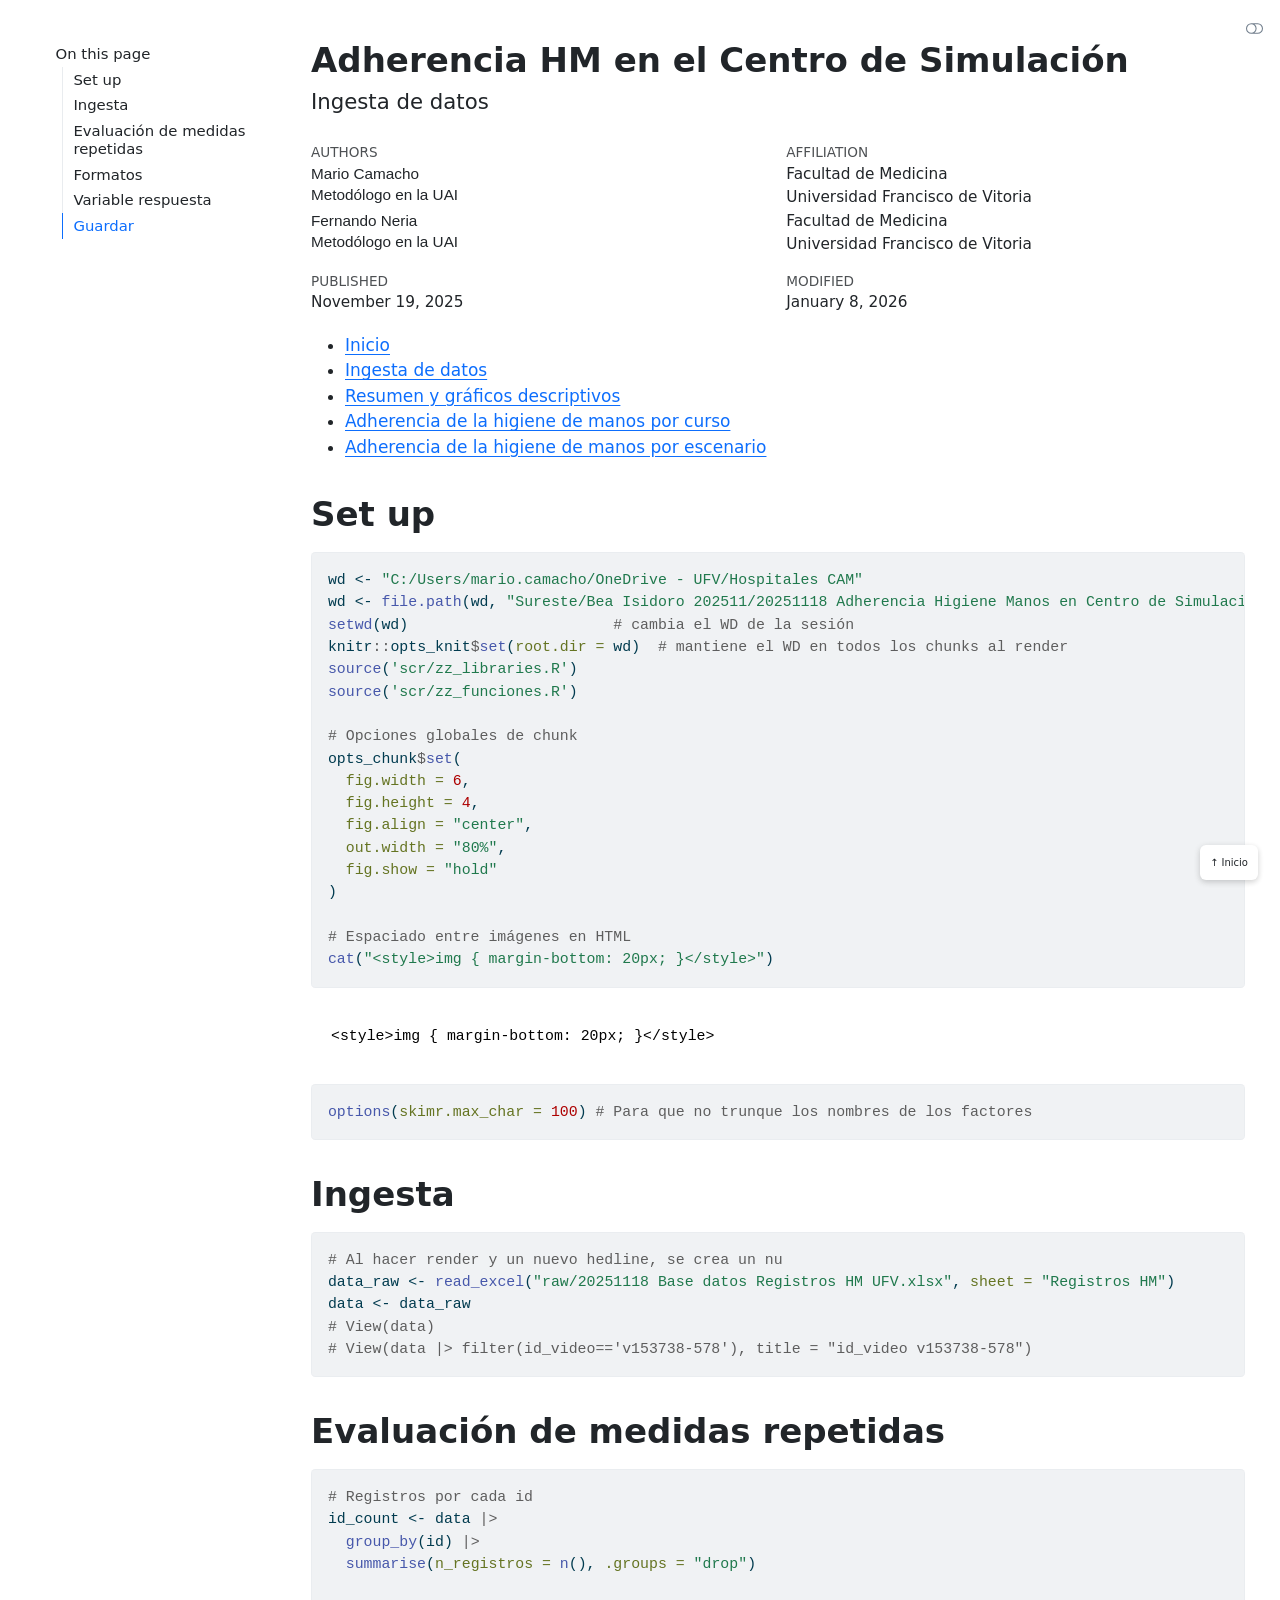
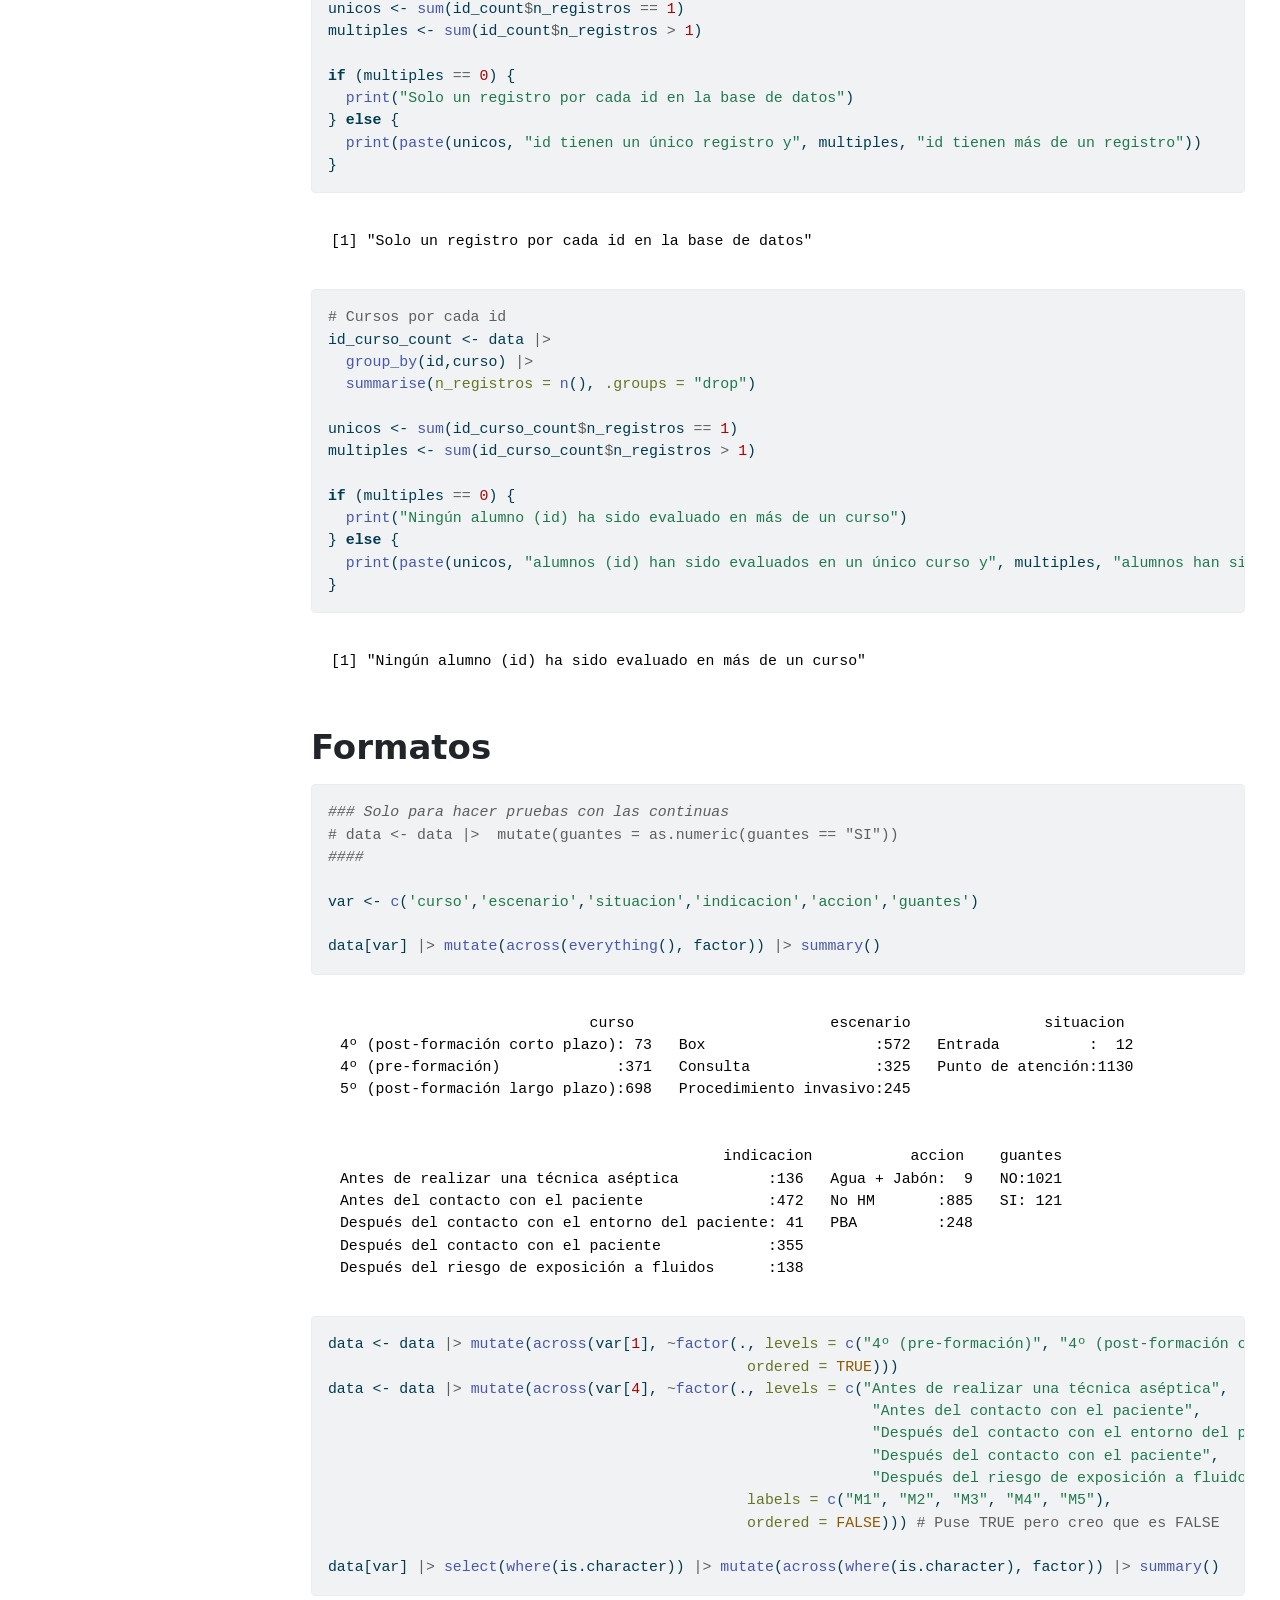
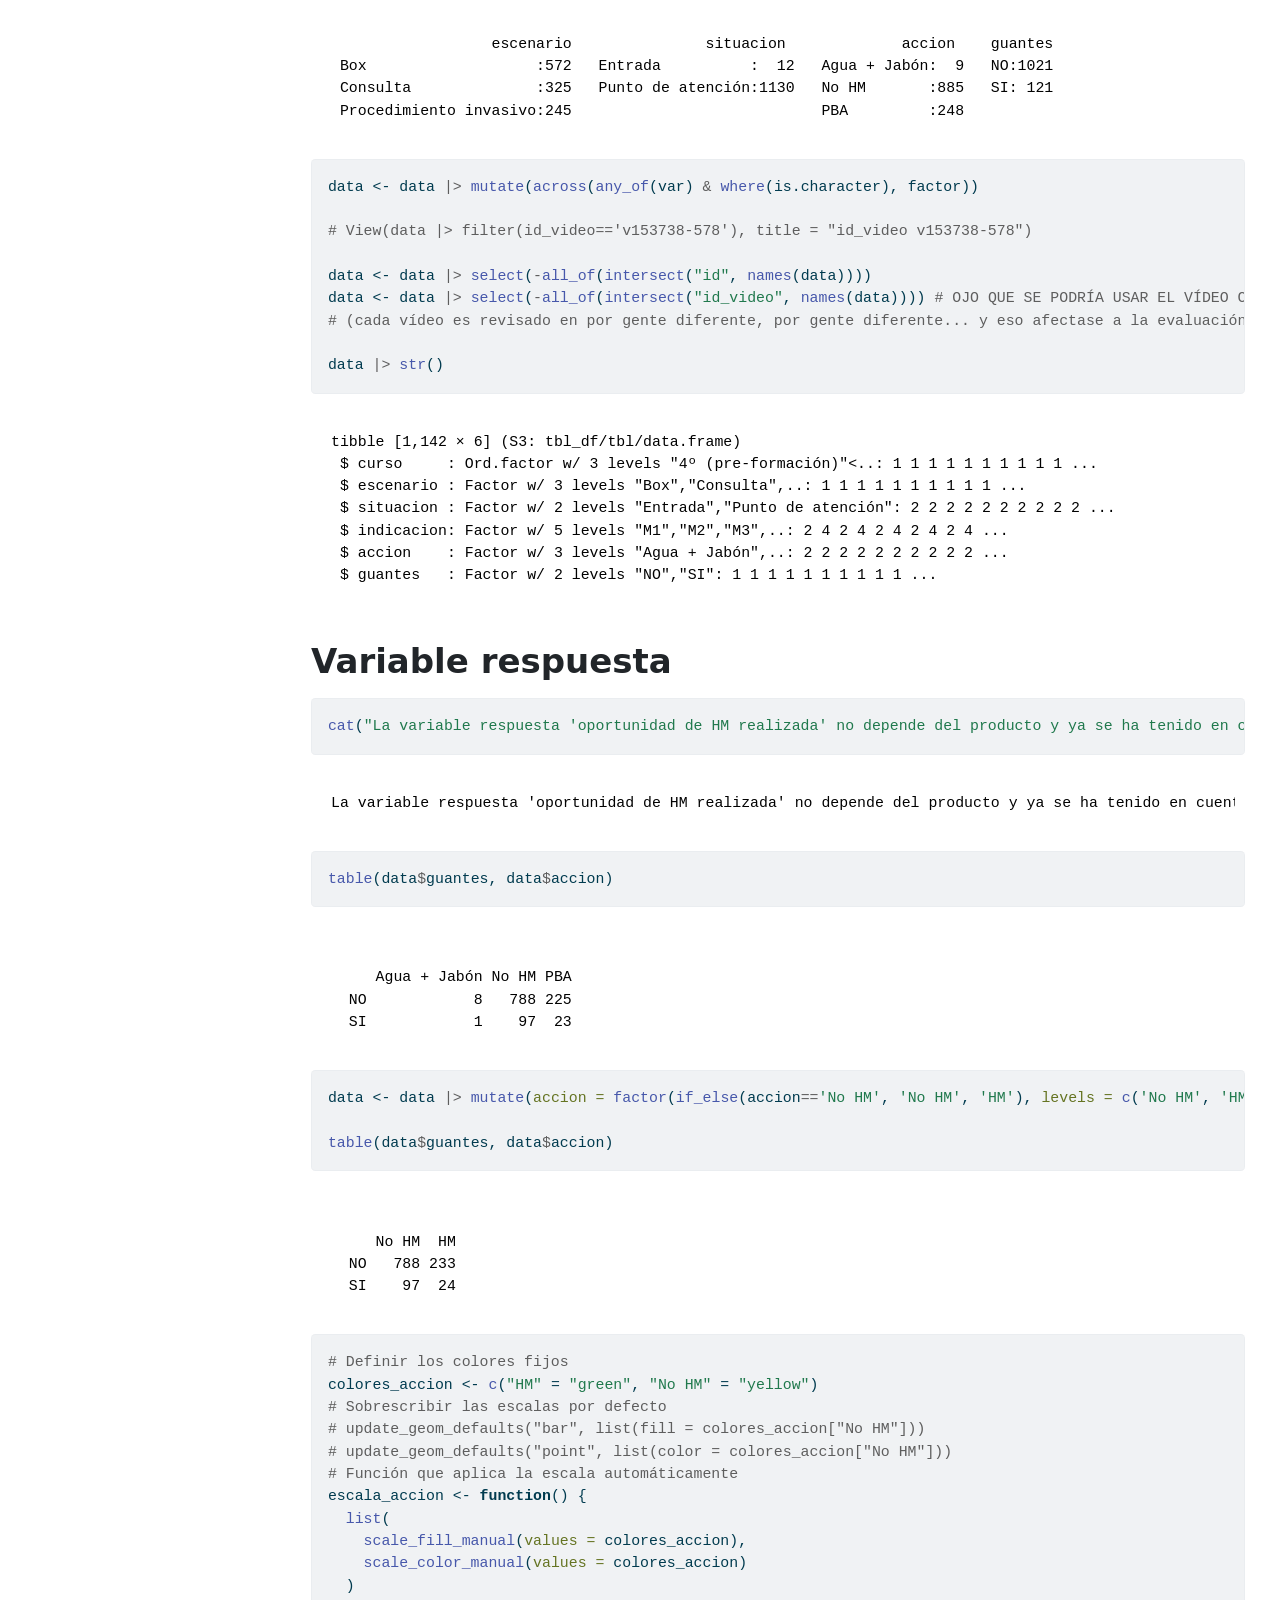
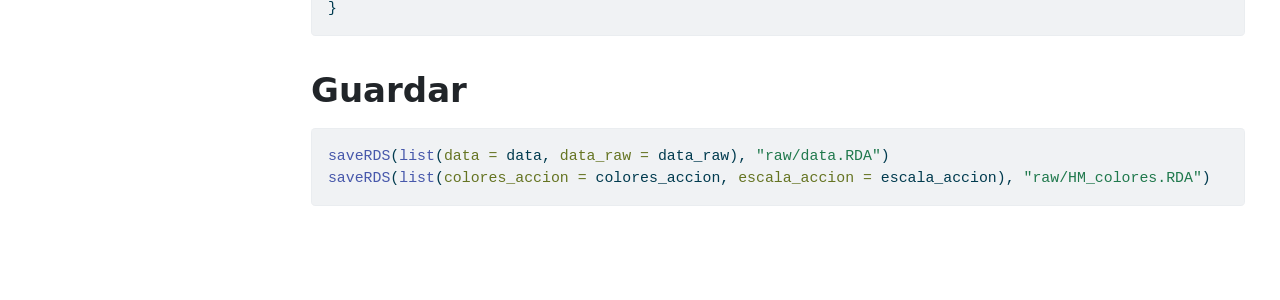
==== scr/00_main.html @ 291dcde9 "First commit with main version done!" ====
<!DOCTYPE html>
<html xmlns="http://www.w3.org/1999/xhtml" lang="en" xml:lang="en"><head>

<meta charset="utf-8">
<meta name="generator" content="quarto-1.7.32">

<meta name="viewport" content="width=device-width, initial-scale=1.0, user-scalable=yes">

<meta name="author" content="Mario Camacho">
<meta name="author" content="Fernando Neria">
<meta name="dcterms.date" content="2025-11-19">

<title>Adherencia HM en el Centro de Simulación</title>
<style>
code{white-space: pre-wrap;}
span.smallcaps{font-variant: small-caps;}
div.columns{display: flex; gap: min(4vw, 1.5em);}
div.column{flex: auto; overflow-x: auto;}
div.hanging-indent{margin-left: 1.5em; text-indent: -1.5em;}
ul.task-list{list-style: none;}
ul.task-list li input[type="checkbox"] {
width: 0.8em;
margin: 0 0.8em 0.2em -1em;  vertical-align: middle;
}

html { -webkit-text-size-adjust: 100%; }
pre > code.sourceCode { white-space: pre; position: relative; }
pre > code.sourceCode > span { display: inline-block; line-height: 1.25; }
pre > code.sourceCode > span:empty { height: 1.2em; }
.sourceCode { overflow: visible; }
code.sourceCode > span { color: inherit; text-decoration: inherit; }
div.sourceCode { margin: 1em 0; }
pre.sourceCode { margin: 0; }
@media screen {
div.sourceCode { overflow: auto; }
}
@media print {
pre > code.sourceCode { white-space: pre-wrap; }
pre > code.sourceCode > span { text-indent: -5em; padding-left: 5em; }
}
pre.numberSource code
{ counter-reset: source-line 0; }
pre.numberSource code > span
{ position: relative; left: -4em; counter-increment: source-line; }
pre.numberSource code > span > a:first-child::before
{ content: counter(source-line);
position: relative; left: -1em; text-align: right; vertical-align: baseline;
border: none; display: inline-block;
-webkit-touch-callout: none; -webkit-user-select: none;
-khtml-user-select: none; -moz-user-select: none;
-ms-user-select: none; user-select: none;
padding: 0 4px; width: 4em;
}
pre.numberSource { margin-left: 3em; padding-left: 4px; }
div.sourceCode
{ }
@media screen {
pre > code.sourceCode > span > a:first-child::before { text-decoration: underline; }
}
</style>


<script>const headroomChanged = new CustomEvent("quarto-hrChanged", {
  detail: {},
  bubbles: true,
  cancelable: false,
  composed: false,
});

const announceDismiss = () => {
  const annEl = window.document.getElementById("quarto-announcement");
  if (annEl) {
    annEl.remove();

    const annId = annEl.getAttribute("data-announcement-id");
    window.localStorage.setItem(`quarto-announce-${annId}`, "true");
  }
};

const announceRegister = () => {
  const annEl = window.document.getElementById("quarto-announcement");
  if (annEl) {
    const annId = annEl.getAttribute("data-announcement-id");
    const isDismissed =
      window.localStorage.getItem(`quarto-announce-${annId}`) || false;
    if (isDismissed) {
      announceDismiss();
      return;
    } else {
      annEl.classList.remove("hidden");
    }

    const actionEl = annEl.querySelector(".quarto-announcement-action");
    if (actionEl) {
      actionEl.addEventListener("click", function (e) {
        e.preventDefault();
        // Hide the bar immediately
        announceDismiss();
      });
    }
  }
};

window.document.addEventListener("DOMContentLoaded", function () {
  let init = false;

  announceRegister();

  // Manage the back to top button, if one is present.
  let lastScrollTop = window.pageYOffset || document.documentElement.scrollTop;
  const scrollDownBuffer = 5;
  const scrollUpBuffer = 35;
  const btn = document.getElementById("quarto-back-to-top");
  const hideBackToTop = () => {
    btn.style.display = "none";
  };
  const showBackToTop = () => {
    btn.style.display = "inline-block";
  };
  if (btn) {
    window.document.addEventListener(
      "scroll",
      function () {
        const currentScrollTop =
          window.pageYOffset || document.documentElement.scrollTop;

        // Shows and hides the button 'intelligently' as the user scrolls
        if (currentScrollTop - scrollDownBuffer > lastScrollTop) {
          hideBackToTop();
          lastScrollTop = currentScrollTop <= 0 ? 0 : currentScrollTop;
        } else if (currentScrollTop < lastScrollTop - scrollUpBuffer) {
          showBackToTop();
          lastScrollTop = currentScrollTop <= 0 ? 0 : currentScrollTop;
        }

        // Show the button at the bottom, hides it at the top
        if (currentScrollTop <= 0) {
          hideBackToTop();
        } else if (
          window.innerHeight + currentScrollTop >=
          document.body.offsetHeight
        ) {
          showBackToTop();
        }
      },
      false
    );
  }

  function throttle(func, wait) {
    var timeout;
    return function () {
      const context = this;
      const args = arguments;
      const later = function () {
        clearTimeout(timeout);
        timeout = null;
        func.apply(context, args);
      };

      if (!timeout) {
        timeout = setTimeout(later, wait);
      }
    };
  }

  function headerOffset() {
    // Set an offset if there is are fixed top navbar
    const headerEl = window.document.querySelector("header.fixed-top");
    if (headerEl) {
      return headerEl.clientHeight;
    } else {
      return 0;
    }
  }

  function footerOffset() {
    const footerEl = window.document.querySelector("footer.footer");
    if (footerEl) {
      return footerEl.clientHeight;
    } else {
      return 0;
    }
  }

  function dashboardOffset() {
    const dashboardNavEl = window.document.getElementById(
      "quarto-dashboard-header"
    );
    if (dashboardNavEl !== null) {
      return dashboardNavEl.clientHeight;
    } else {
      return 0;
    }
  }

  function updateDocumentOffsetWithoutAnimation() {
    updateDocumentOffset(false);
  }

  function updateDocumentOffset(animated) {
    // set body offset
    const topOffset = headerOffset();
    const bodyOffset = topOffset + footerOffset() + dashboardOffset();
    const bodyEl = window.document.body;
    bodyEl.setAttribute("data-bs-offset", topOffset);
    bodyEl.style.paddingTop = topOffset + "px";

    // deal with sidebar offsets
    const sidebars = window.document.querySelectorAll(
      ".sidebar, .headroom-target"
    );
    sidebars.forEach((sidebar) => {
      if (!animated) {
        sidebar.classList.add("notransition");
        // Remove the no transition class after the animation has time to complete
        setTimeout(function () {
          sidebar.classList.remove("notransition");
        }, 201);
      }

      if (window.Headroom && sidebar.classList.contains("sidebar-unpinned")) {
        sidebar.style.top = "0";
        sidebar.style.maxHeight = "100vh";
      } else {
        sidebar.style.top = topOffset + "px";
        sidebar.style.maxHeight = "calc(100vh - " + topOffset + "px)";
      }
    });

    // allow space for footer
    const mainContainer = window.document.querySelector(".quarto-container");
    if (mainContainer) {
      mainContainer.style.minHeight = "calc(100vh - " + bodyOffset + "px)";
    }

    // link offset
    let linkStyle = window.document.querySelector("#quarto-target-style");
    if (!linkStyle) {
      linkStyle = window.document.createElement("style");
      linkStyle.setAttribute("id", "quarto-target-style");
      window.document.head.appendChild(linkStyle);
    }
    while (linkStyle.firstChild) {
      linkStyle.removeChild(linkStyle.firstChild);
    }
    if (topOffset > 0) {
      linkStyle.appendChild(
        window.document.createTextNode(`
      section:target::before {
        content: "";
        display: block;
        height: ${topOffset}px;
        margin: -${topOffset}px 0 0;
      }`)
      );
    }
    if (init) {
      window.dispatchEvent(headroomChanged);
    }
    init = true;
  }

  // initialize headroom
  var header = window.document.querySelector("#quarto-header");
  if (header && window.Headroom) {
    const headroom = new window.Headroom(header, {
      tolerance: 5,
      onPin: function () {
        const sidebars = window.document.querySelectorAll(
          ".sidebar, .headroom-target"
        );
        sidebars.forEach((sidebar) => {
          sidebar.classList.remove("sidebar-unpinned");
        });
        updateDocumentOffset();
      },
      onUnpin: function () {
        const sidebars = window.document.querySelectorAll(
          ".sidebar, .headroom-target"
        );
        sidebars.forEach((sidebar) => {
          sidebar.classList.add("sidebar-unpinned");
        });
        updateDocumentOffset();
      },
    });
    headroom.init();

    let frozen = false;
    window.quartoToggleHeadroom = function () {
      if (frozen) {
        headroom.unfreeze();
        frozen = false;
      } else {
        headroom.freeze();
        frozen = true;
      }
    };
  }

  window.addEventListener(
    "hashchange",
    function (e) {
      if (
        getComputedStyle(document.documentElement).scrollBehavior !== "smooth"
      ) {
        window.scrollTo(0, window.pageYOffset - headerOffset());
      }
    },
    false
  );

  // Observe size changed for the header
  const headerEl = window.document.querySelector("header.fixed-top");
  if (headerEl && window.ResizeObserver) {
    const observer = new window.ResizeObserver(() => {
      setTimeout(updateDocumentOffsetWithoutAnimation, 0);
    });
    observer.observe(headerEl, {
      attributes: true,
      childList: true,
      characterData: true,
    });
  } else {
    window.addEventListener(
      "resize",
      throttle(updateDocumentOffsetWithoutAnimation, 50)
    );
  }
  setTimeout(updateDocumentOffsetWithoutAnimation, 250);

  // fixup index.html links if we aren't on the filesystem
  if (window.location.protocol !== "file:") {
    const links = window.document.querySelectorAll("a");
    for (let i = 0; i < links.length; i++) {
      if (links[i].href) {
        links[i].dataset.originalHref = links[i].href;
        links[i].href = links[i].href.replace(/\/index\.html/, "/");
      }
    }

    // Fixup any sharing links that require urls
    // Append url to any sharing urls
    const sharingLinks = window.document.querySelectorAll(
      "a.sidebar-tools-main-item, a.quarto-navigation-tool, a.quarto-navbar-tools, a.quarto-navbar-tools-item"
    );
    for (let i = 0; i < sharingLinks.length; i++) {
      const sharingLink = sharingLinks[i];
      const href = sharingLink.getAttribute("href");
      if (href) {
        sharingLink.setAttribute(
          "href",
          href.replace("|url|", window.location.href)
        );
      }
    }

    // Scroll the active navigation item into view, if necessary
    const navSidebar = window.document.querySelector("nav#quarto-sidebar");
    if (navSidebar) {
      // Find the active item
      const activeItem = navSidebar.querySelector("li.sidebar-item a.active");
      if (activeItem) {
        // Wait for the scroll height and height to resolve by observing size changes on the
        // nav element that is scrollable
        const resizeObserver = new ResizeObserver((_entries) => {
          // The bottom of the element
          const elBottom = activeItem.offsetTop;
          const viewBottom = navSidebar.scrollTop + navSidebar.clientHeight;

          // The element height and scroll height are the same, then we are still loading
          if (viewBottom !== navSidebar.scrollHeight) {
            // Determine if the item isn't visible and scroll to it
            if (elBottom >= viewBottom) {
              navSidebar.scrollTop = elBottom;
            }

            // stop observing now since we've completed the scroll
            resizeObserver.unobserve(navSidebar);
          }
        });
        resizeObserver.observe(navSidebar);
      }
    }
  }
});
</script>
<script>/*!
 * clipboard.js v2.0.11
 * https://clipboardjs.com/
 *
 * Licensed MIT © Zeno Rocha
 */
!function(t,e){"object"==typeof exports&&"object"==typeof module?module.exports=e():"function"==typeof define&&define.amd?define([],e):"object"==typeof exports?exports.ClipboardJS=e():t.ClipboardJS=e()}(this,function(){return n={686:function(t,e,n){"use strict";n.d(e,{default:function(){return b}});var e=n(279),i=n.n(e),e=n(370),u=n.n(e),e=n(817),r=n.n(e);function c(t){try{return document.execCommand(t)}catch(t){return}}var a=function(t){t=r()(t);return c("cut"),t};function o(t,e){var n,o,t=(n=t,o="rtl"===document.documentElement.getAttribute("dir"),(t=document.createElement("textarea")).style.fontSize="12pt",t.style.border="0",t.style.padding="0",t.style.margin="0",t.style.position="absolute",t.style[o?"right":"left"]="-9999px",o=window.pageYOffset||document.documentElement.scrollTop,t.style.top="".concat(o,"px"),t.setAttribute("readonly",""),t.value=n,t);return e.container.appendChild(t),e=r()(t),c("copy"),t.remove(),e}var f=function(t){var e=1<arguments.length&&void 0!==arguments[1]?arguments[1]:{container:document.body},n="";return"string"==typeof t?n=o(t,e):t instanceof HTMLInputElement&&!["text","search","url","tel","password"].includes(null==t?void 0:t.type)?n=o(t.value,e):(n=r()(t),c("copy")),n};function l(t){return(l="function"==typeof Symbol&&"symbol"==typeof Symbol.iterator?function(t){return typeof t}:function(t){return t&&"function"==typeof Symbol&&t.constructor===Symbol&&t!==Symbol.prototype?"symbol":typeof t})(t)}var s=function(){var t=0<arguments.length&&void 0!==arguments[0]?arguments[0]:{},e=t.action,n=void 0===e?"copy":e,o=t.container,e=t.target,t=t.text;if("copy"!==n&&"cut"!==n)throw new Error('Invalid "action" value, use either "copy" or "cut"');if(void 0!==e){if(!e||"object"!==l(e)||1!==e.nodeType)throw new Error('Invalid "target" value, use a valid Element');if("copy"===n&&e.hasAttribute("disabled"))throw new Error('Invalid "target" attribute. Please use "readonly" instead of "disabled" attribute');if("cut"===n&&(e.hasAttribute("readonly")||e.hasAttribute("disabled")))throw new Error('Invalid "target" attribute. You can\'t cut text from elements with "readonly" or "disabled" attributes')}return t?f(t,{container:o}):e?"cut"===n?a(e):f(e,{container:o}):void 0};function p(t){return(p="function"==typeof Symbol&&"symbol"==typeof Symbol.iterator?function(t){return typeof t}:function(t){return t&&"function"==typeof Symbol&&t.constructor===Symbol&&t!==Symbol.prototype?"symbol":typeof t})(t)}function d(t,e){for(var n=0;n<e.length;n++){var o=e[n];o.enumerable=o.enumerable||!1,o.configurable=!0,"value"in o&&(o.writable=!0),Object.defineProperty(t,o.key,o)}}function y(t,e){return(y=Object.setPrototypeOf||function(t,e){return t.__proto__=e,t})(t,e)}function h(n){var o=function(){if("undefined"==typeof Reflect||!Reflect.construct)return!1;if(Reflect.construct.sham)return!1;if("function"==typeof Proxy)return!0;try{return Date.prototype.toString.call(Reflect.construct(Date,[],function(){})),!0}catch(t){return!1}}();return function(){var t,e=v(n);return t=o?(t=v(this).constructor,Reflect.construct(e,arguments,t)):e.apply(this,arguments),e=this,!(t=t)||"object"!==p(t)&&"function"!=typeof t?function(t){if(void 0!==t)return t;throw new ReferenceError("this hasn't been initialised - super() hasn't been called")}(e):t}}function v(t){return(v=Object.setPrototypeOf?Object.getPrototypeOf:function(t){return t.__proto__||Object.getPrototypeOf(t)})(t)}function m(t,e){t="data-clipboard-".concat(t);if(e.hasAttribute(t))return e.getAttribute(t)}var b=function(){!function(t,e){if("function"!=typeof e&&null!==e)throw new TypeError("Super expression must either be null or a function");t.prototype=Object.create(e&&e.prototype,{constructor:{value:t,writable:!0,configurable:!0}}),e&&y(t,e)}(r,i());var t,e,n,o=h(r);function r(t,e){var n;return function(t){if(!(t instanceof r))throw new TypeError("Cannot call a class as a function")}(this),(n=o.call(this)).resolveOptions(e),n.listenClick(t),n}return t=r,n=[{key:"copy",value:function(t){var e=1<arguments.length&&void 0!==arguments[1]?arguments[1]:{container:document.body};return f(t,e)}},{key:"cut",value:function(t){return a(t)}},{key:"isSupported",value:function(){var t=0<arguments.length&&void 0!==arguments[0]?arguments[0]:["copy","cut"],t="string"==typeof t?[t]:t,e=!!document.queryCommandSupported;return t.forEach(function(t){e=e&&!!document.queryCommandSupported(t)}),e}}],(e=[{key:"resolveOptions",value:function(){var t=0<arguments.length&&void 0!==arguments[0]?arguments[0]:{};this.action="function"==typeof t.action?t.action:this.defaultAction,this.target="function"==typeof t.target?t.target:this.defaultTarget,this.text="function"==typeof t.text?t.text:this.defaultText,this.container="object"===p(t.container)?t.container:document.body}},{key:"listenClick",value:function(t){var e=this;this.listener=u()(t,"click",function(t){return e.onClick(t)})}},{key:"onClick",value:function(t){var e=t.delegateTarget||t.currentTarget,n=this.action(e)||"copy",t=s({action:n,container:this.container,target:this.target(e),text:this.text(e)});this.emit(t?"success":"error",{action:n,text:t,trigger:e,clearSelection:function(){e&&e.focus(),window.getSelection().removeAllRanges()}})}},{key:"defaultAction",value:function(t){return m("action",t)}},{key:"defaultTarget",value:function(t){t=m("target",t);if(t)return document.querySelector(t)}},{key:"defaultText",value:function(t){return m("text",t)}},{key:"destroy",value:function(){this.listener.destroy()}}])&&d(t.prototype,e),n&&d(t,n),r}()},828:function(t){var e;"undefined"==typeof Element||Element.prototype.matches||((e=Element.prototype).matches=e.matchesSelector||e.mozMatchesSelector||e.msMatchesSelector||e.oMatchesSelector||e.webkitMatchesSelector),t.exports=function(t,e){for(;t&&9!==t.nodeType;){if("function"==typeof t.matches&&t.matches(e))return t;t=t.parentNode}}},438:function(t,e,n){var u=n(828);function i(t,e,n,o,r){var i=function(e,n,t,o){return function(t){t.delegateTarget=u(t.target,n),t.delegateTarget&&o.call(e,t)}}.apply(this,arguments);return t.addEventListener(n,i,r),{destroy:function(){t.removeEventListener(n,i,r)}}}t.exports=function(t,e,n,o,r){return"function"==typeof t.addEventListener?i.apply(null,arguments):"function"==typeof n?i.bind(null,document).apply(null,arguments):("string"==typeof t&&(t=document.querySelectorAll(t)),Array.prototype.map.call(t,function(t){return i(t,e,n,o,r)}))}},879:function(t,n){n.node=function(t){return void 0!==t&&t instanceof HTMLElement&&1===t.nodeType},n.nodeList=function(t){var e=Object.prototype.toString.call(t);return void 0!==t&&("[object NodeList]"===e||"[object HTMLCollection]"===e)&&"length"in t&&(0===t.length||n.node(t[0]))},n.string=function(t){return"string"==typeof t||t instanceof String},n.fn=function(t){return"[object Function]"===Object.prototype.toString.call(t)}},370:function(t,e,n){var f=n(879),l=n(438);t.exports=function(t,e,n){if(!t&&!e&&!n)throw new Error("Missing required arguments");if(!f.string(e))throw new TypeError("Second argument must be a String");if(!f.fn(n))throw new TypeError("Third argument must be a Function");if(f.node(t))return c=e,a=n,(u=t).addEventListener(c,a),{destroy:function(){u.removeEventListener(c,a)}};if(f.nodeList(t))return o=t,r=e,i=n,Array.prototype.forEach.call(o,function(t){t.addEventListener(r,i)}),{destroy:function(){Array.prototype.forEach.call(o,function(t){t.removeEventListener(r,i)})}};if(f.string(t))return t=t,e=e,n=n,l(document.body,t,e,n);throw new TypeError("First argument must be a String, HTMLElement, HTMLCollection, or NodeList");var o,r,i,u,c,a}},817:function(t){t.exports=function(t){var e,n="SELECT"===t.nodeName?(t.focus(),t.value):"INPUT"===t.nodeName||"TEXTAREA"===t.nodeName?((e=t.hasAttribute("readonly"))||t.setAttribute("readonly",""),t.select(),t.setSelectionRange(0,t.value.length),e||t.removeAttribute("readonly"),t.value):(t.hasAttribute("contenteditable")&&t.focus(),n=window.getSelection(),(e=document.createRange()).selectNodeContents(t),n.removeAllRanges(),n.addRange(e),n.toString());return n}},279:function(t){function e(){}e.prototype={on:function(t,e,n){var o=this.e||(this.e={});return(o[t]||(o[t]=[])).push({fn:e,ctx:n}),this},once:function(t,e,n){var o=this;function r(){o.off(t,r),e.apply(n,arguments)}return r._=e,this.on(t,r,n)},emit:function(t){for(var e=[].slice.call(arguments,1),n=((this.e||(this.e={}))[t]||[]).slice(),o=0,r=n.length;o<r;o++)n[o].fn.apply(n[o].ctx,e);return this},off:function(t,e){var n=this.e||(this.e={}),o=n[t],r=[];if(o&&e)for(var i=0,u=o.length;i<u;i++)o[i].fn!==e&&o[i].fn._!==e&&r.push(o[i]);return r.length?n[t]=r:delete n[t],this}},t.exports=e,t.exports.TinyEmitter=e}},r={},o.n=function(t){var e=t&&t.__esModule?function(){return t.default}:function(){return t};return o.d(e,{a:e}),e},o.d=function(t,e){for(var n in e)o.o(e,n)&&!o.o(t,n)&&Object.defineProperty(t,n,{enumerable:!0,get:e[n]})},o.o=function(t,e){return Object.prototype.hasOwnProperty.call(t,e)},o(686).default;function o(t){if(r[t])return r[t].exports;var e=r[t]={exports:{}};return n[t](e,e.exports,o),e.exports}var n,r});</script>
<script>/*! @algolia/autocomplete-js 1.11.1 | MIT License | © Algolia, Inc. and contributors | https://github.com/algolia/autocomplete */
!function(e,t){"object"==typeof exports&&"undefined"!=typeof module?t(exports):"function"==typeof define&&define.amd?define(["exports"],t):t((e="undefined"!=typeof globalThis?globalThis:e||self)["@algolia/autocomplete-js"]={})}(this,(function(e){"use strict";function t(e,t){var n=Object.keys(e);if(Object.getOwnPropertySymbols){var r=Object.getOwnPropertySymbols(e);t&&(r=r.filter((function(t){return Object.getOwnPropertyDescriptor(e,t).enumerable}))),n.push.apply(n,r)}return n}function n(e){for(var n=1;n<arguments.length;n++){var r=null!=arguments[n]?arguments[n]:{};n%2?t(Object(r),!0).forEach((function(t){o(e,t,r[t])})):Object.getOwnPropertyDescriptors?Object.defineProperties(e,Object.getOwnPropertyDescriptors(r)):t(Object(r)).forEach((function(t){Object.defineProperty(e,t,Object.getOwnPropertyDescriptor(r,t))}))}return e}function r(e){return r="function"==typeof Symbol&&"symbol"==typeof Symbol.iterator?function(e){return typeof e}:function(e){return e&&"function"==typeof Symbol&&e.constructor===Symbol&&e!==Symbol.prototype?"symbol":typeof e},r(e)}function o(e,t,n){return(t=function(e){var t=function(e,t){if("object"!=typeof e||null===e)return e;var n=e[Symbol.toPrimitive];if(void 0!==n){var r=n.call(e,t||"default");if("object"!=typeof r)return r;throw new TypeError("@@toPrimitive must return a primitive value.")}return("string"===t?String:Number)(e)}(e,"string");return"symbol"==typeof t?t:String(t)}(t))in e?Object.defineProperty(e,t,{value:n,enumerable:!0,configurable:!0,writable:!0}):e[t]=n,e}function i(){return i=Object.assign?Object.assign.bind():function(e){for(var t=1;t<arguments.length;t++){var n=arguments[t];for(var r in n)Object.prototype.hasOwnProperty.call(n,r)&&(e[r]=n[r])}return e},i.apply(this,arguments)}function u(e,t){if(null==e)return{};var n,r,o=function(e,t){if(null==e)return{};var n,r,o={},i=Object.keys(e);for(r=0;r<i.length;r++)n=i[r],t.indexOf(n)>=0||(o[n]=e[n]);return o}(e,t);if(Object.getOwnPropertySymbols){var i=Object.getOwnPropertySymbols(e);for(r=0;r<i.length;r++)n=i[r],t.indexOf(n)>=0||Object.prototype.propertyIsEnumerable.call(e,n)&&(o[n]=e[n])}return o}function a(e,t){return function(e){if(Array.isArray(e))return e}(e)||function(e,t){var n=null==e?null:"undefined"!=typeof Symbol&&e[Symbol.iterator]||e["@@iterator"];if(null!=n){var r,o,i,u,a=[],l=!0,c=!1;try{if(i=(n=n.call(e)).next,0===t){if(Object(n)!==n)return;l=!1}else for(;!(l=(r=i.call(n)).done)&&(a.push(r.value),a.length!==t);l=!0);}catch(e){c=!0,o=e}finally{try{if(!l&&null!=n.return&&(u=n.return(),Object(u)!==u))return}finally{if(c)throw o}}return a}}(e,t)||c(e,t)||function(){throw new TypeError("Invalid attempt to destructure non-iterable instance.\nIn order to be iterable, non-array objects must have a [Symbol.iterator]() method.")}()}function l(e){return function(e){if(Array.isArray(e))return s(e)}(e)||function(e){if("undefined"!=typeof Symbol&&null!=e[Symbol.iterator]||null!=e["@@iterator"])return Array.from(e)}(e)||c(e)||function(){throw new TypeError("Invalid attempt to spread non-iterable instance.\nIn order to be iterable, non-array objects must have a [Symbol.iterator]() method.")}()}function c(e,t){if(e){if("string"==typeof e)return s(e,t);var n=Object.prototype.toString.call(e).slice(8,-1);return"Object"===n&&e.constructor&&(n=e.constructor.name),"Map"===n||"Set"===n?Array.from(e):"Arguments"===n||/^(?:Ui|I)nt(?:8|16|32)(?:Clamped)?Array$/.test(n)?s(e,t):void 0}}function s(e,t){(null==t||t>e.length)&&(t=e.length);for(var n=0,r=new Array(t);n<t;n++)r[n]=e[n];return r}function f(e){return{current:e}}function p(e,t){var n=void 0;return function(){for(var r=arguments.length,o=new Array(r),i=0;i<r;i++)o[i]=arguments[i];n&&clearTimeout(n),n=setTimeout((function(){return e.apply(void 0,o)}),t)}}function m(e){return e.reduce((function(e,t){return e.concat(t)}),[])}var v=0;function d(){return"autocomplete-".concat(v++)}function y(e,t){return t.reduce((function(e,t){return e&&e[t]}),e)}function b(e){return 0===e.collections.length?0:e.collections.reduce((function(e,t){return e+t.items.length}),0)}function g(e){return e!==Object(e)}function h(e,t){if(e===t)return!0;if(g(e)||g(t)||"function"==typeof e||"function"==typeof t)return e===t;if(Object.keys(e).length!==Object.keys(t).length)return!1;for(var n=0,r=Object.keys(e);n<r.length;n++){var o=r[n];if(!(o in t))return!1;if(!h(e[o],t[o]))return!1}return!0}var O=function(){};var _="1.11.1",S=[{segment:"autocomplete-core",version:_}];function j(e){var t=e.item,n=e.items,r=void 0===n?[]:n;return{index:t.__autocomplete_indexName,items:[t],positions:[1+r.findIndex((function(e){return e.objectID===t.objectID}))],queryID:t.__autocomplete_queryID,algoliaSource:["autocomplete"]}}function P(e,t){return function(e){if(Array.isArray(e))return e}(e)||function(e,t){var n=null==e?null:"undefined"!=typeof Symbol&&e[Symbol.iterator]||e["@@iterator"];if(null!=n){var r,o,i,u,a=[],l=!0,c=!1;try{if(i=(n=n.call(e)).next,0===t){if(Object(n)!==n)return;l=!1}else for(;!(l=(r=i.call(n)).done)&&(a.push(r.value),a.length!==t);l=!0);}catch(e){c=!0,o=e}finally{try{if(!l&&null!=n.return&&(u=n.return(),Object(u)!==u))return}finally{if(c)throw o}}return a}}(e,t)||function(e,t){if(!e)return;if("string"==typeof e)return w(e,t);var n=Object.prototype.toString.call(e).slice(8,-1);"Object"===n&&e.constructor&&(n=e.constructor.name);if("Map"===n||"Set"===n)return Array.from(e);if("Arguments"===n||/^(?:Ui|I)nt(?:8|16|32)(?:Clamped)?Array$/.test(n))return w(e,t)}(e,t)||function(){throw new TypeError("Invalid attempt to destructure non-iterable instance.\nIn order to be iterable, non-array objects must have a [Symbol.iterator]() method.")}()}function w(e,t){(null==t||t>e.length)&&(t=e.length);for(var n=0,r=new Array(t);n<t;n++)r[n]=e[n];return r}var I=["items"],A=["items"];function E(e){return E="function"==typeof Symbol&&"symbol"==typeof Symbol.iterator?function(e){return typeof e}:function(e){return e&&"function"==typeof Symbol&&e.constructor===Symbol&&e!==Symbol.prototype?"symbol":typeof e},E(e)}function D(e){return function(e){if(Array.isArray(e))return C(e)}(e)||function(e){if("undefined"!=typeof Symbol&&null!=e[Symbol.iterator]||null!=e["@@iterator"])return Array.from(e)}(e)||function(e,t){if(!e)return;if("string"==typeof e)return C(e,t);var n=Object.prototype.toString.call(e).slice(8,-1);"Object"===n&&e.constructor&&(n=e.constructor.name);if("Map"===n||"Set"===n)return Array.from(e);if("Arguments"===n||/^(?:Ui|I)nt(?:8|16|32)(?:Clamped)?Array$/.test(n))return C(e,t)}(e)||function(){throw new TypeError("Invalid attempt to spread non-iterable instance.\nIn order to be iterable, non-array objects must have a [Symbol.iterator]() method.")}()}function C(e,t){(null==t||t>e.length)&&(t=e.length);for(var n=0,r=new Array(t);n<t;n++)r[n]=e[n];return r}function k(e,t){if(null==e)return{};var n,r,o=function(e,t){if(null==e)return{};var n,r,o={},i=Object.keys(e);for(r=0;r<i.length;r++)n=i[r],t.indexOf(n)>=0||(o[n]=e[n]);return o}(e,t);if(Object.getOwnPropertySymbols){var i=Object.getOwnPropertySymbols(e);for(r=0;r<i.length;r++)n=i[r],t.indexOf(n)>=0||Object.prototype.propertyIsEnumerable.call(e,n)&&(o[n]=e[n])}return o}function x(e,t){var n=Object.keys(e);if(Object.getOwnPropertySymbols){var r=Object.getOwnPropertySymbols(e);t&&(r=r.filter((function(t){return Object.getOwnPropertyDescriptor(e,t).enumerable}))),n.push.apply(n,r)}return n}function N(e){for(var t=1;t<arguments.length;t++){var n=null!=arguments[t]?arguments[t]:{};t%2?x(Object(n),!0).forEach((function(t){T(e,t,n[t])})):Object.getOwnPropertyDescriptors?Object.defineProperties(e,Object.getOwnPropertyDescriptors(n)):x(Object(n)).forEach((function(t){Object.defineProperty(e,t,Object.getOwnPropertyDescriptor(n,t))}))}return e}function T(e,t,n){return(t=function(e){var t=function(e,t){if("object"!==E(e)||null===e)return e;var n=e[Symbol.toPrimitive];if(void 0!==n){var r=n.call(e,t||"default");if("object"!==E(r))return r;throw new TypeError("@@toPrimitive must return a primitive value.")}return("string"===t?String:Number)(e)}(e,"string");return"symbol"===E(t)?t:String(t)}(t))in e?Object.defineProperty(e,t,{value:n,enumerable:!0,configurable:!0,writable:!0}):e[t]=n,e}function q(e){for(var t=arguments.length>1&&void 0!==arguments[1]?arguments[1]:20,n=[],r=0;r<e.objectIDs.length;r+=t)n.push(N(N({},e),{},{objectIDs:e.objectIDs.slice(r,r+t)}));return n}function B(e){return e.map((function(e){var t=e.items,n=k(e,I);return N(N({},n),{},{objectIDs:(null==t?void 0:t.map((function(e){return e.objectID})))||n.objectIDs})}))}function R(e){var t,n,r,o=(t=P((e.version||"").split(".").map(Number),2),n=t[0],r=t[1],n>=3||2===n&&r>=4||1===n&&r>=10);function i(t,n,r){if(o&&void 0!==r){var i=r[0].__autocomplete_algoliaCredentials,u={"X-Algolia-Application-Id":i.appId,"X-Algolia-API-Key":i.apiKey};e.apply(void 0,[t].concat(D(n),[{headers:u}]))}else e.apply(void 0,[t].concat(D(n)))}return{init:function(t,n){e("init",{appId:t,apiKey:n})},setUserToken:function(t){e("setUserToken",t)},clickedObjectIDsAfterSearch:function(){for(var e=arguments.length,t=new Array(e),n=0;n<e;n++)t[n]=arguments[n];t.length>0&&i("clickedObjectIDsAfterSearch",B(t),t[0].items)},clickedObjectIDs:function(){for(var e=arguments.length,t=new Array(e),n=0;n<e;n++)t[n]=arguments[n];t.length>0&&i("clickedObjectIDs",B(t),t[0].items)},clickedFilters:function(){for(var t=arguments.length,n=new Array(t),r=0;r<t;r++)n[r]=arguments[r];n.length>0&&e.apply(void 0,["clickedFilters"].concat(n))},convertedObjectIDsAfterSearch:function(){for(var e=arguments.length,t=new Array(e),n=0;n<e;n++)t[n]=arguments[n];t.length>0&&i("convertedObjectIDsAfterSearch",B(t),t[0].items)},convertedObjectIDs:function(){for(var e=arguments.length,t=new Array(e),n=0;n<e;n++)t[n]=arguments[n];t.length>0&&i("convertedObjectIDs",B(t),t[0].items)},convertedFilters:function(){for(var t=arguments.length,n=new Array(t),r=0;r<t;r++)n[r]=arguments[r];n.length>0&&e.apply(void 0,["convertedFilters"].concat(n))},viewedObjectIDs:function(){for(var e=arguments.length,t=new Array(e),n=0;n<e;n++)t[n]=arguments[n];t.length>0&&t.reduce((function(e,t){var n=t.items,r=k(t,A);return[].concat(D(e),D(q(N(N({},r),{},{objectIDs:(null==n?void 0:n.map((function(e){return e.objectID})))||r.objectIDs})).map((function(e){return{items:n,payload:e}}))))}),[]).forEach((function(e){var t=e.items;return i("viewedObjectIDs",[e.payload],t)}))},viewedFilters:function(){for(var t=arguments.length,n=new Array(t),r=0;r<t;r++)n[r]=arguments[r];n.length>0&&e.apply(void 0,["viewedFilters"].concat(n))}}}function F(e){var t=e.items.reduce((function(e,t){var n;return e[t.__autocomplete_indexName]=(null!==(n=e[t.__autocomplete_indexName])&&void 0!==n?n:[]).concat(t),e}),{});return Object.keys(t).map((function(e){return{index:e,items:t[e],algoliaSource:["autocomplete"]}}))}function L(e){return e.objectID&&e.__autocomplete_indexName&&e.__autocomplete_queryID}function U(e){return U="function"==typeof Symbol&&"symbol"==typeof Symbol.iterator?function(e){return typeof e}:function(e){return e&&"function"==typeof Symbol&&e.constructor===Symbol&&e!==Symbol.prototype?"symbol":typeof e},U(e)}function M(e){return function(e){if(Array.isArray(e))return H(e)}(e)||function(e){if("undefined"!=typeof Symbol&&null!=e[Symbol.iterator]||null!=e["@@iterator"])return Array.from(e)}(e)||function(e,t){if(!e)return;if("string"==typeof e)return H(e,t);var n=Object.prototype.toString.call(e).slice(8,-1);"Object"===n&&e.constructor&&(n=e.constructor.name);if("Map"===n||"Set"===n)return Array.from(e);if("Arguments"===n||/^(?:Ui|I)nt(?:8|16|32)(?:Clamped)?Array$/.test(n))return H(e,t)}(e)||function(){throw new TypeError("Invalid attempt to spread non-iterable instance.\nIn order to be iterable, non-array objects must have a [Symbol.iterator]() method.")}()}function H(e,t){(null==t||t>e.length)&&(t=e.length);for(var n=0,r=new Array(t);n<t;n++)r[n]=e[n];return r}function V(e,t){var n=Object.keys(e);if(Object.getOwnPropertySymbols){var r=Object.getOwnPropertySymbols(e);t&&(r=r.filter((function(t){return Object.getOwnPropertyDescriptor(e,t).enumerable}))),n.push.apply(n,r)}return n}function W(e){for(var t=1;t<arguments.length;t++){var n=null!=arguments[t]?arguments[t]:{};t%2?V(Object(n),!0).forEach((function(t){K(e,t,n[t])})):Object.getOwnPropertyDescriptors?Object.defineProperties(e,Object.getOwnPropertyDescriptors(n)):V(Object(n)).forEach((function(t){Object.defineProperty(e,t,Object.getOwnPropertyDescriptor(n,t))}))}return e}function K(e,t,n){return(t=function(e){var t=function(e,t){if("object"!==U(e)||null===e)return e;var n=e[Symbol.toPrimitive];if(void 0!==n){var r=n.call(e,t||"default");if("object"!==U(r))return r;throw new TypeError("@@toPrimitive must return a primitive value.")}return("string"===t?String:Number)(e)}(e,"string");return"symbol"===U(t)?t:String(t)}(t))in e?Object.defineProperty(e,t,{value:n,enumerable:!0,configurable:!0,writable:!0}):e[t]=n,e}var Q="2.6.0",$="https://cdn.jsdelivr.net/npm/search-insights@".concat(Q,"/dist/search-insights.min.js"),z=p((function(e){var t=e.onItemsChange,n=e.items,r=e.insights,o=e.state;t({insights:r,insightsEvents:F({items:n}).map((function(e){return W({eventName:"Items Viewed"},e)})),state:o})}),400);function G(e){var t=function(e){return W({onItemsChange:function(e){var t=e.insights,n=e.insightsEvents;t.viewedObjectIDs.apply(t,M(n.map((function(e){return W(W({},e),{},{algoliaSource:[].concat(M(e.algoliaSource||[]),["autocomplete-internal"])})}))))},onSelect:function(e){var t=e.insights,n=e.insightsEvents;t.clickedObjectIDsAfterSearch.apply(t,M(n.map((function(e){return W(W({},e),{},{algoliaSource:[].concat(M(e.algoliaSource||[]),["autocomplete-internal"])})}))))},onActive:O},e)}(e),n=t.insightsClient,r=t.onItemsChange,o=t.onSelect,i=t.onActive,u=n;n||function(e){if("undefined"!=typeof window)e({window:window})}((function(e){var t=e.window,n=t.AlgoliaAnalyticsObject||"aa";"string"==typeof n&&(u=t[n]),u||(t.AlgoliaAnalyticsObject=n,t[n]||(t[n]=function(){t[n].queue||(t[n].queue=[]);for(var e=arguments.length,r=new Array(e),o=0;o<e;o++)r[o]=arguments[o];t[n].queue.push(r)}),t[n].version=Q,u=t[n],function(e){var t="[Autocomplete]: Could not load search-insights.js. Please load it manually following https://alg.li/insights-autocomplete";try{var n=e.document.createElement("script");n.async=!0,n.src=$,n.onerror=function(){console.error(t)},document.body.appendChild(n)}catch(e){console.error(t)}}(t))}));var a=R(u),l=f([]),c=p((function(e){var t=e.state;if(t.isOpen){var n=t.collections.reduce((function(e,t){return[].concat(M(e),M(t.items))}),[]).filter(L);h(l.current.map((function(e){return e.objectID})),n.map((function(e){return e.objectID})))||(l.current=n,n.length>0&&z({onItemsChange:r,items:n,insights:a,state:t}))}}),0);return{name:"aa.algoliaInsightsPlugin",subscribe:function(e){var t=e.setContext,n=e.onSelect,r=e.onActive;function l(e){t({algoliaInsightsPlugin:{__algoliaSearchParameters:W({clickAnalytics:!0},e?{userToken:e}:{}),insights:a}})}u("addAlgoliaAgent","insights-plugin"),l(),u("onUserTokenChange",l),u("getUserToken",null,(function(e,t){l(t)})),n((function(e){var t=e.item,n=e.state,r=e.event,i=e.source;L(t)&&o({state:n,event:r,insights:a,item:t,insightsEvents:[W({eventName:"Item Selected"},j({item:t,items:i.getItems().filter(L)}))]})})),r((function(e){var t=e.item,n=e.source,r=e.state,o=e.event;L(t)&&i({state:r,event:o,insights:a,item:t,insightsEvents:[W({eventName:"Item Active"},j({item:t,items:n.getItems().filter(L)}))]})}))},onStateChange:function(e){var t=e.state;c({state:t})},__autocomplete_pluginOptions:e}}function J(e,t){var n=t;return{then:function(t,r){return J(e.then(Y(t,n,e),Y(r,n,e)),n)},catch:function(t){return J(e.catch(Y(t,n,e)),n)},finally:function(t){return t&&n.onCancelList.push(t),J(e.finally(Y(t&&function(){return n.onCancelList=[],t()},n,e)),n)},cancel:function(){n.isCanceled=!0;var e=n.onCancelList;n.onCancelList=[],e.forEach((function(e){e()}))},isCanceled:function(){return!0===n.isCanceled}}}function X(e){return J(e,{isCanceled:!1,onCancelList:[]})}function Y(e,t,n){return e?function(n){return t.isCanceled?n:e(n)}:n}function Z(e,t,n,r){if(!n)return null;if(e<0&&(null===t||null!==r&&0===t))return n+e;var o=(null===t?-1:t)+e;return o<=-1||o>=n?null===r?null:0:o}function ee(e,t){var n=Object.keys(e);if(Object.getOwnPropertySymbols){var r=Object.getOwnPropertySymbols(e);t&&(r=r.filter((function(t){return Object.getOwnPropertyDescriptor(e,t).enumerable}))),n.push.apply(n,r)}return n}function te(e){for(var t=1;t<arguments.length;t++){var n=null!=arguments[t]?arguments[t]:{};t%2?ee(Object(n),!0).forEach((function(t){ne(e,t,n[t])})):Object.getOwnPropertyDescriptors?Object.defineProperties(e,Object.getOwnPropertyDescriptors(n)):ee(Object(n)).forEach((function(t){Object.defineProperty(e,t,Object.getOwnPropertyDescriptor(n,t))}))}return e}function ne(e,t,n){return(t=function(e){var t=function(e,t){if("object"!==re(e)||null===e)return e;var n=e[Symbol.toPrimitive];if(void 0!==n){var r=n.call(e,t||"default");if("object"!==re(r))return r;throw new TypeError("@@toPrimitive must return a primitive value.")}return("string"===t?String:Number)(e)}(e,"string");return"symbol"===re(t)?t:String(t)}(t))in e?Object.defineProperty(e,t,{value:n,enumerable:!0,configurable:!0,writable:!0}):e[t]=n,e}function re(e){return re="function"==typeof Symbol&&"symbol"==typeof Symbol.iterator?function(e){return typeof e}:function(e){return e&&"function"==typeof Symbol&&e.constructor===Symbol&&e!==Symbol.prototype?"symbol":typeof e},re(e)}function oe(e){var t=function(e){var t=e.collections.map((function(e){return e.items.length})).reduce((function(e,t,n){var r=(e[n-1]||0)+t;return e.push(r),e}),[]).reduce((function(t,n){return n<=e.activeItemId?t+1:t}),0);return e.collections[t]}(e);if(!t)return null;var n=t.items[function(e){for(var t=e.state,n=e.collection,r=!1,o=0,i=0;!1===r;){var u=t.collections[o];if(u===n){r=!0;break}i+=u.items.length,o++}return t.activeItemId-i}({state:e,collection:t})],r=t.source;return{item:n,itemInputValue:r.getItemInputValue({item:n,state:e}),itemUrl:r.getItemUrl({item:n,state:e}),source:r}}function ie(e,t,n){return[e,null==n?void 0:n.sourceId,t].filter(Boolean).join("-").replace(/\s/g,"")}var ue=/((gt|sm)-|galaxy nexus)|samsung[- ]|samsungbrowser/i;function ae(e){return ae="function"==typeof Symbol&&"symbol"==typeof Symbol.iterator?function(e){return typeof e}:function(e){return e&&"function"==typeof Symbol&&e.constructor===Symbol&&e!==Symbol.prototype?"symbol":typeof e},ae(e)}function le(e,t){var n=Object.keys(e);if(Object.getOwnPropertySymbols){var r=Object.getOwnPropertySymbols(e);t&&(r=r.filter((function(t){return Object.getOwnPropertyDescriptor(e,t).enumerable}))),n.push.apply(n,r)}return n}function ce(e,t,n){return(t=function(e){var t=function(e,t){if("object"!==ae(e)||null===e)return e;var n=e[Symbol.toPrimitive];if(void 0!==n){var r=n.call(e,t||"default");if("object"!==ae(r))return r;throw new TypeError("@@toPrimitive must return a primitive value.")}return("string"===t?String:Number)(e)}(e,"string");return"symbol"===ae(t)?t:String(t)}(t))in e?Object.defineProperty(e,t,{value:n,enumerable:!0,configurable:!0,writable:!0}):e[t]=n,e}function se(e,t,n){var r,o=t.initialState;return{getState:function(){return o},dispatch:function(r,i){var u=function(e){for(var t=1;t<arguments.length;t++){var n=null!=arguments[t]?arguments[t]:{};t%2?le(Object(n),!0).forEach((function(t){ce(e,t,n[t])})):Object.getOwnPropertyDescriptors?Object.defineProperties(e,Object.getOwnPropertyDescriptors(n)):le(Object(n)).forEach((function(t){Object.defineProperty(e,t,Object.getOwnPropertyDescriptor(n,t))}))}return e}({},o);o=e(o,{type:r,props:t,payload:i}),n({state:o,prevState:u})},pendingRequests:(r=[],{add:function(e){return r.push(e),e.finally((function(){r=r.filter((function(t){return t!==e}))}))},cancelAll:function(){r.forEach((function(e){return e.cancel()}))},isEmpty:function(){return 0===r.length}})}}function fe(e){return fe="function"==typeof Symbol&&"symbol"==typeof Symbol.iterator?function(e){return typeof e}:function(e){return e&&"function"==typeof Symbol&&e.constructor===Symbol&&e!==Symbol.prototype?"symbol":typeof e},fe(e)}function pe(e,t){var n=Object.keys(e);if(Object.getOwnPropertySymbols){var r=Object.getOwnPropertySymbols(e);t&&(r=r.filter((function(t){return Object.getOwnPropertyDescriptor(e,t).enumerable}))),n.push.apply(n,r)}return n}function me(e){for(var t=1;t<arguments.length;t++){var n=null!=arguments[t]?arguments[t]:{};t%2?pe(Object(n),!0).forEach((function(t){ve(e,t,n[t])})):Object.getOwnPropertyDescriptors?Object.defineProperties(e,Object.getOwnPropertyDescriptors(n)):pe(Object(n)).forEach((function(t){Object.defineProperty(e,t,Object.getOwnPropertyDescriptor(n,t))}))}return e}function ve(e,t,n){return(t=function(e){var t=function(e,t){if("object"!==fe(e)||null===e)return e;var n=e[Symbol.toPrimitive];if(void 0!==n){var r=n.call(e,t||"default");if("object"!==fe(r))return r;throw new TypeError("@@toPrimitive must return a primitive value.")}return("string"===t?String:Number)(e)}(e,"string");return"symbol"===fe(t)?t:String(t)}(t))in e?Object.defineProperty(e,t,{value:n,enumerable:!0,configurable:!0,writable:!0}):e[t]=n,e}function de(e){return de="function"==typeof Symbol&&"symbol"==typeof Symbol.iterator?function(e){return typeof e}:function(e){return e&&"function"==typeof Symbol&&e.constructor===Symbol&&e!==Symbol.prototype?"symbol":typeof e},de(e)}function ye(e){return function(e){if(Array.isArray(e))return be(e)}(e)||function(e){if("undefined"!=typeof Symbol&&null!=e[Symbol.iterator]||null!=e["@@iterator"])return Array.from(e)}(e)||function(e,t){if(!e)return;if("string"==typeof e)return be(e,t);var n=Object.prototype.toString.call(e).slice(8,-1);"Object"===n&&e.constructor&&(n=e.constructor.name);if("Map"===n||"Set"===n)return Array.from(e);if("Arguments"===n||/^(?:Ui|I)nt(?:8|16|32)(?:Clamped)?Array$/.test(n))return be(e,t)}(e)||function(){throw new TypeError("Invalid attempt to spread non-iterable instance.\nIn order to be iterable, non-array objects must have a [Symbol.iterator]() method.")}()}function be(e,t){(null==t||t>e.length)&&(t=e.length);for(var n=0,r=new Array(t);n<t;n++)r[n]=e[n];return r}function ge(e,t){var n=Object.keys(e);if(Object.getOwnPropertySymbols){var r=Object.getOwnPropertySymbols(e);t&&(r=r.filter((function(t){return Object.getOwnPropertyDescriptor(e,t).enumerable}))),n.push.apply(n,r)}return n}function he(e){for(var t=1;t<arguments.length;t++){var n=null!=arguments[t]?arguments[t]:{};t%2?ge(Object(n),!0).forEach((function(t){Oe(e,t,n[t])})):Object.getOwnPropertyDescriptors?Object.defineProperties(e,Object.getOwnPropertyDescriptors(n)):ge(Object(n)).forEach((function(t){Object.defineProperty(e,t,Object.getOwnPropertyDescriptor(n,t))}))}return e}function Oe(e,t,n){return(t=function(e){var t=function(e,t){if("object"!==de(e)||null===e)return e;var n=e[Symbol.toPrimitive];if(void 0!==n){var r=n.call(e,t||"default");if("object"!==de(r))return r;throw new TypeError("@@toPrimitive must return a primitive value.")}return("string"===t?String:Number)(e)}(e,"string");return"symbol"===de(t)?t:String(t)}(t))in e?Object.defineProperty(e,t,{value:n,enumerable:!0,configurable:!0,writable:!0}):e[t]=n,e}function _e(e,t){var n,r="undefined"!=typeof window?window:{},o=e.plugins||[];return he(he({debug:!1,openOnFocus:!1,enterKeyHint:void 0,placeholder:"",autoFocus:!1,defaultActiveItemId:null,stallThreshold:300,insights:!1,environment:r,shouldPanelOpen:function(e){return b(e.state)>0},reshape:function(e){return e.sources}},e),{},{id:null!==(n=e.id)&&void 0!==n?n:d(),plugins:o,initialState:he({activeItemId:null,query:"",completion:null,collections:[],isOpen:!1,status:"idle",context:{}},e.initialState),onStateChange:function(t){var n;null===(n=e.onStateChange)||void 0===n||n.call(e,t),o.forEach((function(e){var n;return null===(n=e.onStateChange)||void 0===n?void 0:n.call(e,t)}))},onSubmit:function(t){var n;null===(n=e.onSubmit)||void 0===n||n.call(e,t),o.forEach((function(e){var n;return null===(n=e.onSubmit)||void 0===n?void 0:n.call(e,t)}))},onReset:function(t){var n;null===(n=e.onReset)||void 0===n||n.call(e,t),o.forEach((function(e){var n;return null===(n=e.onReset)||void 0===n?void 0:n.call(e,t)}))},getSources:function(n){return Promise.all([].concat(ye(o.map((function(e){return e.getSources}))),[e.getSources]).filter(Boolean).map((function(e){return function(e,t){var n=[];return Promise.resolve(e(t)).then((function(e){return Promise.all(e.filter((function(e){return Boolean(e)})).map((function(e){if(e.sourceId,n.includes(e.sourceId))throw new Error("[Autocomplete] The `sourceId` ".concat(JSON.stringify(e.sourceId)," is not unique."));n.push(e.sourceId);var t={getItemInputValue:function(e){return e.state.query},getItemUrl:function(){},onSelect:function(e){(0,e.setIsOpen)(!1)},onActive:O,onResolve:O};Object.keys(t).forEach((function(e){t[e].__default=!0}));var r=te(te({},t),e);return Promise.resolve(r)})))}))}(e,n)}))).then((function(e){return m(e)})).then((function(e){return e.map((function(e){return he(he({},e),{},{onSelect:function(n){e.onSelect(n),t.forEach((function(e){var t;return null===(t=e.onSelect)||void 0===t?void 0:t.call(e,n)}))},onActive:function(n){e.onActive(n),t.forEach((function(e){var t;return null===(t=e.onActive)||void 0===t?void 0:t.call(e,n)}))},onResolve:function(n){e.onResolve(n),t.forEach((function(e){var t;return null===(t=e.onResolve)||void 0===t?void 0:t.call(e,n)}))}})}))}))},navigator:he({navigate:function(e){var t=e.itemUrl;r.location.assign(t)},navigateNewTab:function(e){var t=e.itemUrl,n=r.open(t,"_blank","noopener");null==n||n.focus()},navigateNewWindow:function(e){var t=e.itemUrl;r.open(t,"_blank","noopener")}},e.navigator)})}function Se(e){return Se="function"==typeof Symbol&&"symbol"==typeof Symbol.iterator?function(e){return typeof e}:function(e){return e&&"function"==typeof Symbol&&e.constructor===Symbol&&e!==Symbol.prototype?"symbol":typeof e},Se(e)}function je(e,t){var n=Object.keys(e);if(Object.getOwnPropertySymbols){var r=Object.getOwnPropertySymbols(e);t&&(r=r.filter((function(t){return Object.getOwnPropertyDescriptor(e,t).enumerable}))),n.push.apply(n,r)}return n}function Pe(e){for(var t=1;t<arguments.length;t++){var n=null!=arguments[t]?arguments[t]:{};t%2?je(Object(n),!0).forEach((function(t){we(e,t,n[t])})):Object.getOwnPropertyDescriptors?Object.defineProperties(e,Object.getOwnPropertyDescriptors(n)):je(Object(n)).forEach((function(t){Object.defineProperty(e,t,Object.getOwnPropertyDescriptor(n,t))}))}return e}function we(e,t,n){return(t=function(e){var t=function(e,t){if("object"!==Se(e)||null===e)return e;var n=e[Symbol.toPrimitive];if(void 0!==n){var r=n.call(e,t||"default");if("object"!==Se(r))return r;throw new TypeError("@@toPrimitive must return a primitive value.")}return("string"===t?String:Number)(e)}(e,"string");return"symbol"===Se(t)?t:String(t)}(t))in e?Object.defineProperty(e,t,{value:n,enumerable:!0,configurable:!0,writable:!0}):e[t]=n,e}function Ie(e){return Ie="function"==typeof Symbol&&"symbol"==typeof Symbol.iterator?function(e){return typeof e}:function(e){return e&&"function"==typeof Symbol&&e.constructor===Symbol&&e!==Symbol.prototype?"symbol":typeof e},Ie(e)}function Ae(e,t){var n=Object.keys(e);if(Object.getOwnPropertySymbols){var r=Object.getOwnPropertySymbols(e);t&&(r=r.filter((function(t){return Object.getOwnPropertyDescriptor(e,t).enumerable}))),n.push.apply(n,r)}return n}function Ee(e){for(var t=1;t<arguments.length;t++){var n=null!=arguments[t]?arguments[t]:{};t%2?Ae(Object(n),!0).forEach((function(t){De(e,t,n[t])})):Object.getOwnPropertyDescriptors?Object.defineProperties(e,Object.getOwnPropertyDescriptors(n)):Ae(Object(n)).forEach((function(t){Object.defineProperty(e,t,Object.getOwnPropertyDescriptor(n,t))}))}return e}function De(e,t,n){return(t=function(e){var t=function(e,t){if("object"!==Ie(e)||null===e)return e;var n=e[Symbol.toPrimitive];if(void 0!==n){var r=n.call(e,t||"default");if("object"!==Ie(r))return r;throw new TypeError("@@toPrimitive must return a primitive value.")}return("string"===t?String:Number)(e)}(e,"string");return"symbol"===Ie(t)?t:String(t)}(t))in e?Object.defineProperty(e,t,{value:n,enumerable:!0,configurable:!0,writable:!0}):e[t]=n,e}function Ce(e){return function(e){if(Array.isArray(e))return ke(e)}(e)||function(e){if("undefined"!=typeof Symbol&&null!=e[Symbol.iterator]||null!=e["@@iterator"])return Array.from(e)}(e)||function(e,t){if(!e)return;if("string"==typeof e)return ke(e,t);var n=Object.prototype.toString.call(e).slice(8,-1);"Object"===n&&e.constructor&&(n=e.constructor.name);if("Map"===n||"Set"===n)return Array.from(e);if("Arguments"===n||/^(?:Ui|I)nt(?:8|16|32)(?:Clamped)?Array$/.test(n))return ke(e,t)}(e)||function(){throw new TypeError("Invalid attempt to spread non-iterable instance.\nIn order to be iterable, non-array objects must have a [Symbol.iterator]() method.")}()}function ke(e,t){(null==t||t>e.length)&&(t=e.length);for(var n=0,r=new Array(t);n<t;n++)r[n]=e[n];return r}function xe(e){return Boolean(e.execute)}function Ne(e,t,n){if(o=e,Boolean(null==o?void 0:o.execute)){var r="algolia"===e.requesterId?Object.assign.apply(Object,[{}].concat(Ce(Object.keys(n.context).map((function(e){var t;return null===(t=n.context[e])||void 0===t?void 0:t.__algoliaSearchParameters}))))):{};return Ee(Ee({},e),{},{requests:e.queries.map((function(n){return{query:"algolia"===e.requesterId?Ee(Ee({},n),{},{params:Ee(Ee({},r),n.params)}):n,sourceId:t,transformResponse:e.transformResponse}}))})}var o;return{items:e,sourceId:t}}function Te(e){var t=e.reduce((function(e,t){if(!xe(t))return e.push(t),e;var n=t.searchClient,r=t.execute,o=t.requesterId,i=t.requests,u=e.find((function(e){return xe(t)&&xe(e)&&e.searchClient===n&&Boolean(o)&&e.requesterId===o}));if(u){var a;(a=u.items).push.apply(a,Ce(i))}else{var l={execute:r,requesterId:o,items:i,searchClient:n};e.push(l)}return e}),[]).map((function(e){if(!xe(e))return Promise.resolve(e);var t=e,n=t.execute,r=t.items;return n({searchClient:t.searchClient,requests:r})}));return Promise.all(t).then((function(e){return m(e)}))}function qe(e,t,n){return t.map((function(t){var r,o=e.filter((function(e){return e.sourceId===t.sourceId})),i=o.map((function(e){return e.items})),u=o[0].transformResponse,a=u?u({results:r=i,hits:r.map((function(e){return e.hits})).filter(Boolean),facetHits:r.map((function(e){var t;return null===(t=e.facetHits)||void 0===t?void 0:t.map((function(e){return{label:e.value,count:e.count,_highlightResult:{label:{value:e.highlighted}}}}))})).filter(Boolean)}):i;return t.onResolve({source:t,results:i,items:a,state:n.getState()}),a.every(Boolean),'The `getItems` function from source "'.concat(t.sourceId,'" must return an array of items but returned ').concat(JSON.stringify(void 0),".\n\nDid you forget to return items?\n\nSee: https://www.algolia.com/doc/ui-libraries/autocomplete/core-concepts/sources/#param-getitems"),{source:t,items:a}}))}function Be(e){return Be="function"==typeof Symbol&&"symbol"==typeof Symbol.iterator?function(e){return typeof e}:function(e){return e&&"function"==typeof Symbol&&e.constructor===Symbol&&e!==Symbol.prototype?"symbol":typeof e},Be(e)}var Re=["event","nextState","props","query","refresh","store"];function Fe(e,t){var n=Object.keys(e);if(Object.getOwnPropertySymbols){var r=Object.getOwnPropertySymbols(e);t&&(r=r.filter((function(t){return Object.getOwnPropertyDescriptor(e,t).enumerable}))),n.push.apply(n,r)}return n}function Le(e){for(var t=1;t<arguments.length;t++){var n=null!=arguments[t]?arguments[t]:{};t%2?Fe(Object(n),!0).forEach((function(t){Ue(e,t,n[t])})):Object.getOwnPropertyDescriptors?Object.defineProperties(e,Object.getOwnPropertyDescriptors(n)):Fe(Object(n)).forEach((function(t){Object.defineProperty(e,t,Object.getOwnPropertyDescriptor(n,t))}))}return e}function Ue(e,t,n){return(t=function(e){var t=function(e,t){if("object"!==Be(e)||null===e)return e;var n=e[Symbol.toPrimitive];if(void 0!==n){var r=n.call(e,t||"default");if("object"!==Be(r))return r;throw new TypeError("@@toPrimitive must return a primitive value.")}return("string"===t?String:Number)(e)}(e,"string");return"symbol"===Be(t)?t:String(t)}(t))in e?Object.defineProperty(e,t,{value:n,enumerable:!0,configurable:!0,writable:!0}):e[t]=n,e}function Me(e,t){if(null==e)return{};var n,r,o=function(e,t){if(null==e)return{};var n,r,o={},i=Object.keys(e);for(r=0;r<i.length;r++)n=i[r],t.indexOf(n)>=0||(o[n]=e[n]);return o}(e,t);if(Object.getOwnPropertySymbols){var i=Object.getOwnPropertySymbols(e);for(r=0;r<i.length;r++)n=i[r],t.indexOf(n)>=0||Object.prototype.propertyIsEnumerable.call(e,n)&&(o[n]=e[n])}return o}var He,Ve,We,Ke=null,Qe=(He=-1,Ve=-1,We=void 0,function(e){var t=++He;return Promise.resolve(e).then((function(e){return We&&t<Ve?We:(Ve=t,We=e,e)}))});function $e(e){var t=e.event,n=e.nextState,r=void 0===n?{}:n,o=e.props,i=e.query,u=e.refresh,a=e.store,l=Me(e,Re);Ke&&o.environment.clearTimeout(Ke);var c=l.setCollections,s=l.setIsOpen,f=l.setQuery,p=l.setActiveItemId,v=l.setStatus;if(f(i),p(o.defaultActiveItemId),!i&&!1===o.openOnFocus){var d,y=a.getState().collections.map((function(e){return Le(Le({},e),{},{items:[]})}));v("idle"),c(y),s(null!==(d=r.isOpen)&&void 0!==d?d:o.shouldPanelOpen({state:a.getState()}));var b=X(Qe(y).then((function(){return Promise.resolve()})));return a.pendingRequests.add(b)}v("loading"),Ke=o.environment.setTimeout((function(){v("stalled")}),o.stallThreshold);var g=X(Qe(o.getSources(Le({query:i,refresh:u,state:a.getState()},l)).then((function(e){return Promise.all(e.map((function(e){return Promise.resolve(e.getItems(Le({query:i,refresh:u,state:a.getState()},l))).then((function(t){return Ne(t,e.sourceId,a.getState())}))}))).then(Te).then((function(t){return qe(t,e,a)})).then((function(e){return function(e){var t=e.collections,n=e.props,r=e.state,o=t.reduce((function(e,t){return Pe(Pe({},e),{},we({},t.source.sourceId,Pe(Pe({},t.source),{},{getItems:function(){return m(t.items)}})))}),{}),i=n.plugins.reduce((function(e,t){return t.reshape?t.reshape(e):e}),{sourcesBySourceId:o,state:r}).sourcesBySourceId;return m(n.reshape({sourcesBySourceId:i,sources:Object.values(i),state:r})).filter(Boolean).map((function(e){return{source:e,items:e.getItems()}}))}({collections:e,props:o,state:a.getState()})}))})))).then((function(e){var n;v("idle"),c(e);var f=o.shouldPanelOpen({state:a.getState()});s(null!==(n=r.isOpen)&&void 0!==n?n:o.openOnFocus&&!i&&f||f);var p=oe(a.getState());if(null!==a.getState().activeItemId&&p){var m=p.item,d=p.itemInputValue,y=p.itemUrl,b=p.source;b.onActive(Le({event:t,item:m,itemInputValue:d,itemUrl:y,refresh:u,source:b,state:a.getState()},l))}})).finally((function(){v("idle"),Ke&&o.environment.clearTimeout(Ke)}));return a.pendingRequests.add(g)}function ze(e){return ze="function"==typeof Symbol&&"symbol"==typeof Symbol.iterator?function(e){return typeof e}:function(e){return e&&"function"==typeof Symbol&&e.constructor===Symbol&&e!==Symbol.prototype?"symbol":typeof e},ze(e)}var Ge=["event","props","refresh","store"];function Je(e,t){var n=Object.keys(e);if(Object.getOwnPropertySymbols){var r=Object.getOwnPropertySymbols(e);t&&(r=r.filter((function(t){return Object.getOwnPropertyDescriptor(e,t).enumerable}))),n.push.apply(n,r)}return n}function Xe(e){for(var t=1;t<arguments.length;t++){var n=null!=arguments[t]?arguments[t]:{};t%2?Je(Object(n),!0).forEach((function(t){Ye(e,t,n[t])})):Object.getOwnPropertyDescriptors?Object.defineProperties(e,Object.getOwnPropertyDescriptors(n)):Je(Object(n)).forEach((function(t){Object.defineProperty(e,t,Object.getOwnPropertyDescriptor(n,t))}))}return e}function Ye(e,t,n){return(t=function(e){var t=function(e,t){if("object"!==ze(e)||null===e)return e;var n=e[Symbol.toPrimitive];if(void 0!==n){var r=n.call(e,t||"default");if("object"!==ze(r))return r;throw new TypeError("@@toPrimitive must return a primitive value.")}return("string"===t?String:Number)(e)}(e,"string");return"symbol"===ze(t)?t:String(t)}(t))in e?Object.defineProperty(e,t,{value:n,enumerable:!0,configurable:!0,writable:!0}):e[t]=n,e}function Ze(e,t){if(null==e)return{};var n,r,o=function(e,t){if(null==e)return{};var n,r,o={},i=Object.keys(e);for(r=0;r<i.length;r++)n=i[r],t.indexOf(n)>=0||(o[n]=e[n]);return o}(e,t);if(Object.getOwnPropertySymbols){var i=Object.getOwnPropertySymbols(e);for(r=0;r<i.length;r++)n=i[r],t.indexOf(n)>=0||Object.prototype.propertyIsEnumerable.call(e,n)&&(o[n]=e[n])}return o}function et(e){return et="function"==typeof Symbol&&"symbol"==typeof Symbol.iterator?function(e){return typeof e}:function(e){return e&&"function"==typeof Symbol&&e.constructor===Symbol&&e!==Symbol.prototype?"symbol":typeof e},et(e)}var tt=["props","refresh","store"],nt=["inputElement","formElement","panelElement"],rt=["inputElement"],ot=["inputElement","maxLength"],it=["source"],ut=["item","source"];function at(e,t){var n=Object.keys(e);if(Object.getOwnPropertySymbols){var r=Object.getOwnPropertySymbols(e);t&&(r=r.filter((function(t){return Object.getOwnPropertyDescriptor(e,t).enumerable}))),n.push.apply(n,r)}return n}function lt(e){for(var t=1;t<arguments.length;t++){var n=null!=arguments[t]?arguments[t]:{};t%2?at(Object(n),!0).forEach((function(t){ct(e,t,n[t])})):Object.getOwnPropertyDescriptors?Object.defineProperties(e,Object.getOwnPropertyDescriptors(n)):at(Object(n)).forEach((function(t){Object.defineProperty(e,t,Object.getOwnPropertyDescriptor(n,t))}))}return e}function ct(e,t,n){return(t=function(e){var t=function(e,t){if("object"!==et(e)||null===e)return e;var n=e[Symbol.toPrimitive];if(void 0!==n){var r=n.call(e,t||"default");if("object"!==et(r))return r;throw new TypeError("@@toPrimitive must return a primitive value.")}return("string"===t?String:Number)(e)}(e,"string");return"symbol"===et(t)?t:String(t)}(t))in e?Object.defineProperty(e,t,{value:n,enumerable:!0,configurable:!0,writable:!0}):e[t]=n,e}function st(e,t){if(null==e)return{};var n,r,o=function(e,t){if(null==e)return{};var n,r,o={},i=Object.keys(e);for(r=0;r<i.length;r++)n=i[r],t.indexOf(n)>=0||(o[n]=e[n]);return o}(e,t);if(Object.getOwnPropertySymbols){var i=Object.getOwnPropertySymbols(e);for(r=0;r<i.length;r++)n=i[r],t.indexOf(n)>=0||Object.prototype.propertyIsEnumerable.call(e,n)&&(o[n]=e[n])}return o}function ft(e){var t=e.props,n=e.refresh,r=e.store,o=st(e,tt);return{getEnvironmentProps:function(e){var n=e.inputElement,o=e.formElement,i=e.panelElement;function u(e){!r.getState().isOpen&&r.pendingRequests.isEmpty()||e.target===n||!1===[o,i].some((function(t){return n=t,r=e.target,n===r||n.contains(r);var n,r}))&&(r.dispatch("blur",null),t.debug||r.pendingRequests.cancelAll())}return lt({onTouchStart:u,onMouseDown:u,onTouchMove:function(e){!1!==r.getState().isOpen&&n===t.environment.document.activeElement&&e.target!==n&&n.blur()}},st(e,nt))},getRootProps:function(e){return lt({role:"combobox","aria-expanded":r.getState().isOpen,"aria-haspopup":"listbox","aria-owns":r.getState().isOpen?r.getState().collections.map((function(e){var n=e.source;return ie(t.id,"list",n)})).join(" "):void 0,"aria-labelledby":ie(t.id,"label")},e)},getFormProps:function(e){return e.inputElement,lt({action:"",noValidate:!0,role:"search",onSubmit:function(i){var u;i.preventDefault(),t.onSubmit(lt({event:i,refresh:n,state:r.getState()},o)),r.dispatch("submit",null),null===(u=e.inputElement)||void 0===u||u.blur()},onReset:function(i){var u;i.preventDefault(),t.onReset(lt({event:i,refresh:n,state:r.getState()},o)),r.dispatch("reset",null),null===(u=e.inputElement)||void 0===u||u.focus()}},st(e,rt))},getLabelProps:function(e){return lt({htmlFor:ie(t.id,"input"),id:ie(t.id,"label")},e)},getInputProps:function(e){var i;function u(e){(t.openOnFocus||Boolean(r.getState().query))&&$e(lt({event:e,props:t,query:r.getState().completion||r.getState().query,refresh:n,store:r},o)),r.dispatch("focus",null)}var a=e||{};a.inputElement;var l=a.maxLength,c=void 0===l?512:l,s=st(a,ot),f=oe(r.getState()),p=function(e){return Boolean(e&&e.match(ue))}((null===(i=t.environment.navigator)||void 0===i?void 0:i.userAgent)||""),m=t.enterKeyHint||(null!=f&&f.itemUrl&&!p?"go":"search");return lt({"aria-autocomplete":"both","aria-activedescendant":r.getState().isOpen&&null!==r.getState().activeItemId?ie(t.id,"item-".concat(r.getState().activeItemId),null==f?void 0:f.source):void 0,"aria-controls":r.getState().isOpen?r.getState().collections.map((function(e){var n=e.source;return ie(t.id,"list",n)})).join(" "):void 0,"aria-labelledby":ie(t.id,"label"),value:r.getState().completion||r.getState().query,id:ie(t.id,"input"),autoComplete:"off",autoCorrect:"off",autoCapitalize:"off",enterKeyHint:m,spellCheck:"false",autoFocus:t.autoFocus,placeholder:t.placeholder,maxLength:c,type:"search",onChange:function(e){$e(lt({event:e,props:t,query:e.currentTarget.value.slice(0,c),refresh:n,store:r},o))},onKeyDown:function(e){!function(e){var t=e.event,n=e.props,r=e.refresh,o=e.store,i=Ze(e,Ge);if("ArrowUp"===t.key||"ArrowDown"===t.key){var u=function(){var e=oe(o.getState()),t=n.environment.document.getElementById(ie(n.id,"item-".concat(o.getState().activeItemId),null==e?void 0:e.source));t&&(t.scrollIntoViewIfNeeded?t.scrollIntoViewIfNeeded(!1):t.scrollIntoView(!1))},a=function(){var e=oe(o.getState());if(null!==o.getState().activeItemId&&e){var n=e.item,u=e.itemInputValue,a=e.itemUrl,l=e.source;l.onActive(Xe({event:t,item:n,itemInputValue:u,itemUrl:a,refresh:r,source:l,state:o.getState()},i))}};t.preventDefault(),!1===o.getState().isOpen&&(n.openOnFocus||Boolean(o.getState().query))?$e(Xe({event:t,props:n,query:o.getState().query,refresh:r,store:o},i)).then((function(){o.dispatch(t.key,{nextActiveItemId:n.defaultActiveItemId}),a(),setTimeout(u,0)})):(o.dispatch(t.key,{}),a(),u())}else if("Escape"===t.key)t.preventDefault(),o.dispatch(t.key,null),o.pendingRequests.cancelAll();else if("Tab"===t.key)o.dispatch("blur",null),o.pendingRequests.cancelAll();else if("Enter"===t.key){if(null===o.getState().activeItemId||o.getState().collections.every((function(e){return 0===e.items.length})))return void(n.debug||o.pendingRequests.cancelAll());t.preventDefault();var l=oe(o.getState()),c=l.item,s=l.itemInputValue,f=l.itemUrl,p=l.source;if(t.metaKey||t.ctrlKey)void 0!==f&&(p.onSelect(Xe({event:t,item:c,itemInputValue:s,itemUrl:f,refresh:r,source:p,state:o.getState()},i)),n.navigator.navigateNewTab({itemUrl:f,item:c,state:o.getState()}));else if(t.shiftKey)void 0!==f&&(p.onSelect(Xe({event:t,item:c,itemInputValue:s,itemUrl:f,refresh:r,source:p,state:o.getState()},i)),n.navigator.navigateNewWindow({itemUrl:f,item:c,state:o.getState()}));else if(t.altKey);else{if(void 0!==f)return p.onSelect(Xe({event:t,item:c,itemInputValue:s,itemUrl:f,refresh:r,source:p,state:o.getState()},i)),void n.navigator.navigate({itemUrl:f,item:c,state:o.getState()});$e(Xe({event:t,nextState:{isOpen:!1},props:n,query:s,refresh:r,store:o},i)).then((function(){p.onSelect(Xe({event:t,item:c,itemInputValue:s,itemUrl:f,refresh:r,source:p,state:o.getState()},i))}))}}}(lt({event:e,props:t,refresh:n,store:r},o))},onFocus:u,onBlur:O,onClick:function(n){e.inputElement!==t.environment.document.activeElement||r.getState().isOpen||u(n)}},s)},getPanelProps:function(e){return lt({onMouseDown:function(e){e.preventDefault()},onMouseLeave:function(){r.dispatch("mouseleave",null)}},e)},getListProps:function(e){var n=e||{},r=n.source,o=st(n,it);return lt({role:"listbox","aria-labelledby":ie(t.id,"label"),id:ie(t.id,"list",r)},o)},getItemProps:function(e){var i=e.item,u=e.source,a=st(e,ut);return lt({id:ie(t.id,"item-".concat(i.__autocomplete_id),u),role:"option","aria-selected":r.getState().activeItemId===i.__autocomplete_id,onMouseMove:function(e){if(i.__autocomplete_id!==r.getState().activeItemId){r.dispatch("mousemove",i.__autocomplete_id);var t=oe(r.getState());if(null!==r.getState().activeItemId&&t){var u=t.item,a=t.itemInputValue,l=t.itemUrl,c=t.source;c.onActive(lt({event:e,item:u,itemInputValue:a,itemUrl:l,refresh:n,source:c,state:r.getState()},o))}}},onMouseDown:function(e){e.preventDefault()},onClick:function(e){var a=u.getItemInputValue({item:i,state:r.getState()}),l=u.getItemUrl({item:i,state:r.getState()});(l?Promise.resolve():$e(lt({event:e,nextState:{isOpen:!1},props:t,query:a,refresh:n,store:r},o))).then((function(){u.onSelect(lt({event:e,item:i,itemInputValue:a,itemUrl:l,refresh:n,source:u,state:r.getState()},o))}))}},a)}}}function pt(e){return pt="function"==typeof Symbol&&"symbol"==typeof Symbol.iterator?function(e){return typeof e}:function(e){return e&&"function"==typeof Symbol&&e.constructor===Symbol&&e!==Symbol.prototype?"symbol":typeof e},pt(e)}function mt(e,t){var n=Object.keys(e);if(Object.getOwnPropertySymbols){var r=Object.getOwnPropertySymbols(e);t&&(r=r.filter((function(t){return Object.getOwnPropertyDescriptor(e,t).enumerable}))),n.push.apply(n,r)}return n}function vt(e){for(var t=1;t<arguments.length;t++){var n=null!=arguments[t]?arguments[t]:{};t%2?mt(Object(n),!0).forEach((function(t){dt(e,t,n[t])})):Object.getOwnPropertyDescriptors?Object.defineProperties(e,Object.getOwnPropertyDescriptors(n)):mt(Object(n)).forEach((function(t){Object.defineProperty(e,t,Object.getOwnPropertyDescriptor(n,t))}))}return e}function dt(e,t,n){return(t=function(e){var t=function(e,t){if("object"!==pt(e)||null===e)return e;var n=e[Symbol.toPrimitive];if(void 0!==n){var r=n.call(e,t||"default");if("object"!==pt(r))return r;throw new TypeError("@@toPrimitive must return a primitive value.")}return("string"===t?String:Number)(e)}(e,"string");return"symbol"===pt(t)?t:String(t)}(t))in e?Object.defineProperty(e,t,{value:n,enumerable:!0,configurable:!0,writable:!0}):e[t]=n,e}function yt(e){var t,n,r,o,i=e.plugins,u=e.options,a=null===(t=((null===(n=u.__autocomplete_metadata)||void 0===n?void 0:n.userAgents)||[])[0])||void 0===t?void 0:t.segment,l=a?dt({},a,Object.keys((null===(r=u.__autocomplete_metadata)||void 0===r?void 0:r.options)||{})):{};return{plugins:i.map((function(e){return{name:e.name,options:Object.keys(e.__autocomplete_pluginOptions||[])}})),options:vt({"autocomplete-core":Object.keys(u)},l),ua:S.concat((null===(o=u.__autocomplete_metadata)||void 0===o?void 0:o.userAgents)||[])}}function bt(e){var t,n=e.state;return!1===n.isOpen||null===n.activeItemId?null:(null===(t=oe(n))||void 0===t?void 0:t.itemInputValue)||null}function gt(e){return gt="function"==typeof Symbol&&"symbol"==typeof Symbol.iterator?function(e){return typeof e}:function(e){return e&&"function"==typeof Symbol&&e.constructor===Symbol&&e!==Symbol.prototype?"symbol":typeof e},gt(e)}function ht(e,t){var n=Object.keys(e);if(Object.getOwnPropertySymbols){var r=Object.getOwnPropertySymbols(e);t&&(r=r.filter((function(t){return Object.getOwnPropertyDescriptor(e,t).enumerable}))),n.push.apply(n,r)}return n}function Ot(e){for(var t=1;t<arguments.length;t++){var n=null!=arguments[t]?arguments[t]:{};t%2?ht(Object(n),!0).forEach((function(t){_t(e,t,n[t])})):Object.getOwnPropertyDescriptors?Object.defineProperties(e,Object.getOwnPropertyDescriptors(n)):ht(Object(n)).forEach((function(t){Object.defineProperty(e,t,Object.getOwnPropertyDescriptor(n,t))}))}return e}function _t(e,t,n){return(t=function(e){var t=function(e,t){if("object"!==gt(e)||null===e)return e;var n=e[Symbol.toPrimitive];if(void 0!==n){var r=n.call(e,t||"default");if("object"!==gt(r))return r;throw new TypeError("@@toPrimitive must return a primitive value.")}return("string"===t?String:Number)(e)}(e,"string");return"symbol"===gt(t)?t:String(t)}(t))in e?Object.defineProperty(e,t,{value:n,enumerable:!0,configurable:!0,writable:!0}):e[t]=n,e}var St=function(e,t){switch(t.type){case"setActiveItemId":case"mousemove":return Ot(Ot({},e),{},{activeItemId:t.payload});case"setQuery":return Ot(Ot({},e),{},{query:t.payload,completion:null});case"setCollections":return Ot(Ot({},e),{},{collections:t.payload});case"setIsOpen":return Ot(Ot({},e),{},{isOpen:t.payload});case"setStatus":return Ot(Ot({},e),{},{status:t.payload});case"setContext":return Ot(Ot({},e),{},{context:Ot(Ot({},e.context),t.payload)});case"ArrowDown":var n=Ot(Ot({},e),{},{activeItemId:t.payload.hasOwnProperty("nextActiveItemId")?t.payload.nextActiveItemId:Z(1,e.activeItemId,b(e),t.props.defaultActiveItemId)});return Ot(Ot({},n),{},{completion:bt({state:n})});case"ArrowUp":var r=Ot(Ot({},e),{},{activeItemId:Z(-1,e.activeItemId,b(e),t.props.defaultActiveItemId)});return Ot(Ot({},r),{},{completion:bt({state:r})});case"Escape":return e.isOpen?Ot(Ot({},e),{},{activeItemId:null,isOpen:!1,completion:null}):Ot(Ot({},e),{},{activeItemId:null,query:"",status:"idle",collections:[]});case"submit":return Ot(Ot({},e),{},{activeItemId:null,isOpen:!1,status:"idle"});case"reset":return Ot(Ot({},e),{},{activeItemId:!0===t.props.openOnFocus?t.props.defaultActiveItemId:null,status:"idle",query:""});case"focus":return Ot(Ot({},e),{},{activeItemId:t.props.defaultActiveItemId,isOpen:(t.props.openOnFocus||Boolean(e.query))&&t.props.shouldPanelOpen({state:e})});case"blur":return t.props.debug?e:Ot(Ot({},e),{},{isOpen:!1,activeItemId:null});case"mouseleave":return Ot(Ot({},e),{},{activeItemId:t.props.defaultActiveItemId});default:return"The reducer action ".concat(JSON.stringify(t.type)," is not supported."),e}};function jt(e){return jt="function"==typeof Symbol&&"symbol"==typeof Symbol.iterator?function(e){return typeof e}:function(e){return e&&"function"==typeof Symbol&&e.constructor===Symbol&&e!==Symbol.prototype?"symbol":typeof e},jt(e)}function Pt(e,t){var n=Object.keys(e);if(Object.getOwnPropertySymbols){var r=Object.getOwnPropertySymbols(e);t&&(r=r.filter((function(t){return Object.getOwnPropertyDescriptor(e,t).enumerable}))),n.push.apply(n,r)}return n}function wt(e){for(var t=1;t<arguments.length;t++){var n=null!=arguments[t]?arguments[t]:{};t%2?Pt(Object(n),!0).forEach((function(t){It(e,t,n[t])})):Object.getOwnPropertyDescriptors?Object.defineProperties(e,Object.getOwnPropertyDescriptors(n)):Pt(Object(n)).forEach((function(t){Object.defineProperty(e,t,Object.getOwnPropertyDescriptor(n,t))}))}return e}function It(e,t,n){return(t=function(e){var t=function(e,t){if("object"!==jt(e)||null===e)return e;var n=e[Symbol.toPrimitive];if(void 0!==n){var r=n.call(e,t||"default");if("object"!==jt(r))return r;throw new TypeError("@@toPrimitive must return a primitive value.")}return("string"===t?String:Number)(e)}(e,"string");return"symbol"===jt(t)?t:String(t)}(t))in e?Object.defineProperty(e,t,{value:n,enumerable:!0,configurable:!0,writable:!0}):e[t]=n,e}function At(e){var t=[],n=_e(e,t),r=se(St,n,(function(e){var t=e.prevState,r=e.state;n.onStateChange(wt({prevState:t,state:r,refresh:u,navigator:n.navigator},o))})),o=function(e){var t=e.store;return{setActiveItemId:function(e){t.dispatch("setActiveItemId",e)},setQuery:function(e){t.dispatch("setQuery",e)},setCollections:function(e){var n=0,r=e.map((function(e){return me(me({},e),{},{items:m(e.items).map((function(e){return me(me({},e),{},{__autocomplete_id:n++})}))})}));t.dispatch("setCollections",r)},setIsOpen:function(e){t.dispatch("setIsOpen",e)},setStatus:function(e){t.dispatch("setStatus",e)},setContext:function(e){t.dispatch("setContext",e)}}}({store:r}),i=ft(wt({props:n,refresh:u,store:r,navigator:n.navigator},o));function u(){return $e(wt({event:new Event("input"),nextState:{isOpen:r.getState().isOpen},props:n,navigator:n.navigator,query:r.getState().query,refresh:u,store:r},o))}if(e.insights&&!n.plugins.some((function(e){return"aa.algoliaInsightsPlugin"===e.name}))){var a="boolean"==typeof e.insights?{}:e.insights;n.plugins.push(G(a))}return n.plugins.forEach((function(e){var r;return null===(r=e.subscribe)||void 0===r?void 0:r.call(e,wt(wt({},o),{},{navigator:n.navigator,refresh:u,onSelect:function(e){t.push({onSelect:e})},onActive:function(e){t.push({onActive:e})},onResolve:function(e){t.push({onResolve:e})}}))})),function(e){var t,n,r=e.metadata,o=e.environment;if(null===(t=o.navigator)||void 0===t||null===(n=t.userAgent)||void 0===n?void 0:n.includes("Algolia Crawler")){var i=o.document.createElement("meta"),u=o.document.querySelector("head");i.name="algolia:metadata",setTimeout((function(){i.content=JSON.stringify(r),u.appendChild(i)}),0)}}({metadata:yt({plugins:n.plugins,options:e}),environment:n.environment}),wt(wt({refresh:u,navigator:n.navigator},i),o)}var Et=function(e,t,n,r){var o;t[0]=0;for(var i=1;i<t.length;i++){var u=t[i++],a=t[i]?(t[0]|=u?1:2,n[t[i++]]):t[++i];3===u?r[0]=a:4===u?r[1]=Object.assign(r[1]||{},a):5===u?(r[1]=r[1]||{})[t[++i]]=a:6===u?r[1][t[++i]]+=a+"":u?(o=e.apply(a,Et(e,a,n,["",null])),r.push(o),a[0]?t[0]|=2:(t[i-2]=0,t[i]=o)):r.push(a)}return r},Dt=new Map;function Ct(e){var t=Dt.get(this);return t||(t=new Map,Dt.set(this,t)),(t=Et(this,t.get(e)||(t.set(e,t=function(e){for(var t,n,r=1,o="",i="",u=[0],a=function(e){1===r&&(e||(o=o.replace(/^\s*\n\s*|\s*\n\s*$/g,"")))?u.push(0,e,o):3===r&&(e||o)?(u.push(3,e,o),r=2):2===r&&"..."===o&&e?u.push(4,e,0):2===r&&o&&!e?u.push(5,0,!0,o):r>=5&&((o||!e&&5===r)&&(u.push(r,0,o,n),r=6),e&&(u.push(r,e,0,n),r=6)),o=""},l=0;l<e.length;l++){l&&(1===r&&a(),a(l));for(var c=0;c<e[l].length;c++)t=e[l][c],1===r?"<"===t?(a(),u=[u],r=3):o+=t:4===r?"--"===o&&">"===t?(r=1,o=""):o=t+o[0]:i?t===i?i="":o+=t:'"'===t||"'"===t?i=t:">"===t?(a(),r=1):r&&("="===t?(r=5,n=o,o=""):"/"===t&&(r<5||">"===e[l][c+1])?(a(),3===r&&(u=u[0]),r=u,(u=u[0]).push(2,0,r),r=0):" "===t||"\t"===t||"\n"===t||"\r"===t?(a(),r=2):o+=t),3===r&&"!--"===o&&(r=4,u=u[0])}return a(),u}(e)),t),arguments,[])).length>1?t:t[0]}var kt=function(e){var t=e.environment,n=t.document.createElementNS("http://www.w3.org/2000/svg","svg");n.setAttribute("class","aa-ClearIcon"),n.setAttribute("viewBox","0 0 24 24"),n.setAttribute("width","18"),n.setAttribute("height","18"),n.setAttribute("fill","currentColor");var r=t.document.createElementNS("http://www.w3.org/2000/svg","path");return r.setAttribute("d","M5.293 6.707l5.293 5.293-5.293 5.293c-0.391 0.391-0.391 1.024 0 1.414s1.024 0.391 1.414 0l5.293-5.293 5.293 5.293c0.391 0.391 1.024 0.391 1.414 0s0.391-1.024 0-1.414l-5.293-5.293 5.293-5.293c0.391-0.391 0.391-1.024 0-1.414s-1.024-0.391-1.414 0l-5.293 5.293-5.293-5.293c-0.391-0.391-1.024-0.391-1.414 0s-0.391 1.024 0 1.414z"),n.appendChild(r),n};function xt(e,t){if("string"==typeof t){var n=e.document.querySelector(t);return"The element ".concat(JSON.stringify(t)," is not in the document."),n}return t}function Nt(){for(var e=arguments.length,t=new Array(e),n=0;n<e;n++)t[n]=arguments[n];return t.reduce((function(e,t){return Object.keys(t).forEach((function(n){var r=e[n],o=t[n];r!==o&&(e[n]=[r,o].filter(Boolean).join(" "))})),e}),{})}var Tt=function(e){return e&&"object"===r(e)&&"[object Object]"===Object.prototype.toString.call(e)};function qt(){for(var e=arguments.length,t=new Array(e),n=0;n<e;n++)t[n]=arguments[n];return t.reduce((function(e,t){return Object.keys(t).forEach((function(n){var r=e[n],o=t[n];Array.isArray(r)&&Array.isArray(o)?e[n]=r.concat.apply(r,l(o)):Tt(r)&&Tt(o)?e[n]=qt(r,o):e[n]=o})),e}),{})}function Bt(e,t){return Object.entries(e).reduce((function(e,r){var i=a(r,2),u=i[0],l=i[1];return t({key:u,value:l})?n(n({},e),{},o({},u,l)):e}),{})}var Rt=["ontouchstart","ontouchend","ontouchmove","ontouchcancel"];function Ft(e,t,n){e[t]=null===n?"":"number"!=typeof n?n:n+"px"}function Lt(e){this._listeners[e.type](e)}function Ut(e,t,n){var r,o,i=e[t];if("style"===t)if("string"==typeof n)e.style=n;else if(null===n)e.style="";else for(t in n)i&&n[t]===i[t]||Ft(e.style,t,n[t]);else"o"===t[0]&&"n"===t[1]?(r=t!==(t=t.replace(/Capture$/,"")),((o=t.toLowerCase())in e||Rt.includes(o))&&(t=o),t=t.slice(2),e._listeners||(e._listeners={}),e._listeners[t]=n,n?i||e.addEventListener(t,Lt,r):e.removeEventListener(t,Lt,r)):"list"!==t&&"tagName"!==t&&"form"!==t&&"type"!==t&&"size"!==t&&"download"!==t&&"href"!==t&&t in e?e[t]=null==n?"":n:"function"!=typeof n&&"dangerouslySetInnerHTML"!==t&&(null==n||!1===n&&!/^ar/.test(t)?e.removeAttribute(t):e.setAttribute(t,n))}function Mt(e){return"onChange"===e?"onInput":e}function Ht(e,t){for(var n in t)Ut(e,Mt(n),t[n])}function Vt(e,t){for(var n in t)"o"===n[0]&&"n"===n[1]||Ut(e,Mt(n),t[n])}var Wt=["children"];function Kt(e){return function(t,n){var r=n.children,o=void 0===r?[]:r,i=u(n,Wt),a=e.document.createElement(t);return Ht(a,i),a.append.apply(a,l(o)),a}}var Qt=["autocompleteScopeApi","environment","classNames","getInputProps","getInputPropsCore","isDetached","state"],$t=function(e){var t=e.environment.document.createElementNS("http://www.w3.org/2000/svg","svg");return t.setAttribute("class","aa-LoadingIcon"),t.setAttribute("viewBox","0 0 100 100"),t.setAttribute("width","20"),t.setAttribute("height","20"),t.innerHTML='<circle\n  cx="50"\n  cy="50"\n  fill="none"\n  r="35"\n  stroke="currentColor"\n  stroke-dasharray="164.93361431346415 56.97787143782138"\n  stroke-width="6"\n>\n  <animateTransform\n    attributeName="transform"\n    type="rotate"\n    repeatCount="indefinite"\n    dur="1s"\n    values="0 50 50;90 50 50;180 50 50;360 50 50"\n    keyTimes="0;0.40;0.65;1"\n  />\n</circle>',t},zt=function(e){var t=e.environment,n=t.document.createElementNS("http://www.w3.org/2000/svg","svg");n.setAttribute("class","aa-SubmitIcon"),n.setAttribute("viewBox","0 0 24 24"),n.setAttribute("width","20"),n.setAttribute("height","20"),n.setAttribute("fill","currentColor");var r=t.document.createElementNS("http://www.w3.org/2000/svg","path");return r.setAttribute("d","M16.041 15.856c-0.034 0.026-0.067 0.055-0.099 0.087s-0.060 0.064-0.087 0.099c-1.258 1.213-2.969 1.958-4.855 1.958-1.933 0-3.682-0.782-4.95-2.050s-2.050-3.017-2.050-4.95 0.782-3.682 2.050-4.95 3.017-2.050 4.95-2.050 3.682 0.782 4.95 2.050 2.050 3.017 2.050 4.95c0 1.886-0.745 3.597-1.959 4.856zM21.707 20.293l-3.675-3.675c1.231-1.54 1.968-3.493 1.968-5.618 0-2.485-1.008-4.736-2.636-6.364s-3.879-2.636-6.364-2.636-4.736 1.008-6.364 2.636-2.636 3.879-2.636 6.364 1.008 4.736 2.636 6.364 3.879 2.636 6.364 2.636c2.125 0 4.078-0.737 5.618-1.968l3.675 3.675c0.391 0.391 1.024 0.391 1.414 0s0.391-1.024 0-1.414z"),n.appendChild(r),n};function Gt(e){var t=e.autocomplete,r=e.autocompleteScopeApi,o=e.classNames,i=e.environment,a=e.isDetached,l=e.placeholder,c=void 0===l?"Search":l,s=e.propGetters,f=e.setIsModalOpen,p=e.state,m=e.translations,v=Kt(i),d=s.getRootProps(n({state:p,props:t.getRootProps({})},r)),y=v("div",n({class:o.root},d)),b=v("div",{class:o.detachedContainer,onMouseDown:function(e){e.stopPropagation()}}),g=v("div",{class:o.detachedOverlay,children:[b],onMouseDown:function(){f(!1),t.setIsOpen(!1)}}),h=s.getLabelProps(n({state:p,props:t.getLabelProps({})},r)),O=v("button",{class:o.submitButton,type:"submit",title:m.submitButtonTitle,children:[zt({environment:i})]}),_=v("label",n({class:o.label,children:[O]},h)),S=v("button",{class:o.clearButton,type:"reset",title:m.clearButtonTitle,children:[kt({environment:i})]}),j=v("div",{class:o.loadingIndicator,children:[$t({environment:i})]}),P=function(e){var t=e.autocompleteScopeApi,r=e.environment;e.classNames;var o=e.getInputProps,i=e.getInputPropsCore,a=e.isDetached,l=e.state,c=u(e,Qt),s=Kt(r)("input",c),f=o(n({state:l,props:i({inputElement:s}),inputElement:s},t));return Ht(s,n(n({},f),{},{onKeyDown:function(e){a&&"Tab"===e.key||f.onKeyDown(e)}})),s}({class:o.input,environment:i,state:p,getInputProps:s.getInputProps,getInputPropsCore:t.getInputProps,autocompleteScopeApi:r,isDetached:a}),w=v("div",{class:o.inputWrapperPrefix,children:[_,j]}),I=v("div",{class:o.inputWrapperSuffix,children:[S]}),A=v("div",{class:o.inputWrapper,children:[P]}),E=s.getFormProps(n({state:p,props:t.getFormProps({inputElement:P})},r)),D=v("form",n({class:o.form,children:[w,A,I]},E)),C=s.getPanelProps(n({state:p,props:t.getPanelProps({})},r)),k=v("div",n({class:o.panel},C)),x=v("div",{class:o.detachedSearchButtonQuery,textContent:p.query}),N=v("div",{class:o.detachedSearchButtonPlaceholder,hidden:Boolean(p.query),textContent:c});if(a){var T=v("div",{class:o.detachedSearchButtonIcon,children:[zt({environment:i})]}),q=v("button",{type:"button",class:o.detachedSearchButton,onClick:function(){f(!0)},children:[T,N,x]}),B=v("button",{type:"button",class:o.detachedCancelButton,textContent:m.detachedCancelButtonText,onTouchStart:function(e){e.stopPropagation()},onClick:function(){t.setIsOpen(!1),f(!1)}}),R=v("div",{class:o.detachedFormContainer,children:[D,B]});b.appendChild(R),y.appendChild(q)}else y.appendChild(D);return{detachedContainer:b,detachedOverlay:g,detachedSearchButtonQuery:x,detachedSearchButtonPlaceholder:N,inputWrapper:A,input:P,root:y,form:D,label:_,submitButton:O,clearButton:S,loadingIndicator:j,panel:k}}var Jt,Xt,Yt,Zt,en,tn,nn,rn={},on=[],un=/acit|ex(?:s|g|n|p|$)|rph|grid|ows|mnc|ntw|ine[ch]|zoo|^ord|itera/i;function an(e,t){for(var n in t)e[n]=t[n];return e}function ln(e){var t=e.parentNode;t&&t.removeChild(e)}function cn(e,t,n){var r,o,i,u={};for(i in t)"key"==i?r=t[i]:"ref"==i?o=t[i]:u[i]=t[i];if(arguments.length>2&&(u.children=arguments.length>3?Jt.call(arguments,2):n),"function"==typeof e&&null!=e.defaultProps)for(i in e.defaultProps)void 0===u[i]&&(u[i]=e.defaultProps[i]);return sn(e,u,r,o,null)}function sn(e,t,n,r,o){var i={type:e,props:t,key:n,ref:r,__k:null,__:null,__b:0,__e:null,__d:void 0,__c:null,__h:null,constructor:void 0,__v:null==o?++Yt:o};return null==o&&null!=Xt.vnode&&Xt.vnode(i),i}function fn(e){return e.children}function pn(e,t){this.props=e,this.context=t}function mn(e,t){if(null==t)return e.__?mn(e.__,e.__.__k.indexOf(e)+1):null;for(var n;t<e.__k.length;t++)if(null!=(n=e.__k[t])&&null!=n.__e)return n.__e;return"function"==typeof e.type?mn(e):null}function vn(e){var t,n;if(null!=(e=e.__)&&null!=e.__c){for(e.__e=e.__c.base=null,t=0;t<e.__k.length;t++)if(null!=(n=e.__k[t])&&null!=n.__e){e.__e=e.__c.base=n.__e;break}return vn(e)}}function dn(e){(!e.__d&&(e.__d=!0)&&Zt.push(e)&&!yn.__r++||en!==Xt.debounceRendering)&&((en=Xt.debounceRendering)||tn)(yn)}function yn(){var e,t,n,r,o,i,u,a;for(Zt.sort(nn);e=Zt.shift();)e.__d&&(t=Zt.length,r=void 0,o=void 0,u=(i=(n=e).__v).__e,(a=n.__P)&&(r=[],(o=an({},i)).__v=i.__v+1,wn(a,i,o,n.__n,void 0!==a.ownerSVGElement,null!=i.__h?[u]:null,r,null==u?mn(i):u,i.__h),In(r,i),i.__e!=u&&vn(i)),Zt.length>t&&Zt.sort(nn));yn.__r=0}function bn(e,t,n,r,o,i,u,a,l,c){var s,f,p,m,v,d,y,b=r&&r.__k||on,g=b.length;for(n.__k=[],s=0;s<t.length;s++)if(null!=(m=n.__k[s]=null==(m=t[s])||"boolean"==typeof m||"function"==typeof m?null:"string"==typeof m||"number"==typeof m||"bigint"==typeof m?sn(null,m,null,null,m):Array.isArray(m)?sn(fn,{children:m},null,null,null):m.__b>0?sn(m.type,m.props,m.key,m.ref?m.ref:null,m.__v):m)){if(m.__=n,m.__b=n.__b+1,null===(p=b[s])||p&&m.key==p.key&&m.type===p.type)b[s]=void 0;else for(f=0;f<g;f++){if((p=b[f])&&m.key==p.key&&m.type===p.type){b[f]=void 0;break}p=null}wn(e,m,p=p||rn,o,i,u,a,l,c),v=m.__e,(f=m.ref)&&p.ref!=f&&(y||(y=[]),p.ref&&y.push(p.ref,null,m),y.push(f,m.__c||v,m)),null!=v?(null==d&&(d=v),"function"==typeof m.type&&m.__k===p.__k?m.__d=l=gn(m,l,e):l=hn(e,m,p,b,v,l),"function"==typeof n.type&&(n.__d=l)):l&&p.__e==l&&l.parentNode!=e&&(l=mn(p))}for(n.__e=d,s=g;s--;)null!=b[s]&&("function"==typeof n.type&&null!=b[s].__e&&b[s].__e==n.__d&&(n.__d=On(r).nextSibling),Dn(b[s],b[s]));if(y)for(s=0;s<y.length;s++)En(y[s],y[++s],y[++s])}function gn(e,t,n){for(var r,o=e.__k,i=0;o&&i<o.length;i++)(r=o[i])&&(r.__=e,t="function"==typeof r.type?gn(r,t,n):hn(n,r,r,o,r.__e,t));return t}function hn(e,t,n,r,o,i){var u,a,l;if(void 0!==t.__d)u=t.__d,t.__d=void 0;else if(null==n||o!=i||null==o.parentNode)e:if(null==i||i.parentNode!==e)e.appendChild(o),u=null;else{for(a=i,l=0;(a=a.nextSibling)&&l<r.length;l+=1)if(a==o)break e;e.insertBefore(o,i),u=i}return void 0!==u?u:o.nextSibling}function On(e){var t,n,r;if(null==e.type||"string"==typeof e.type)return e.__e;if(e.__k)for(t=e.__k.length-1;t>=0;t--)if((n=e.__k[t])&&(r=On(n)))return r;return null}function _n(e,t,n){"-"===t[0]?e.setProperty(t,null==n?"":n):e[t]=null==n?"":"number"!=typeof n||un.test(t)?n:n+"px"}function Sn(e,t,n,r,o){var i;e:if("style"===t)if("string"==typeof n)e.style.cssText=n;else{if("string"==typeof r&&(e.style.cssText=r=""),r)for(t in r)n&&t in n||_n(e.style,t,"");if(n)for(t in n)r&&n[t]===r[t]||_n(e.style,t,n[t])}else if("o"===t[0]&&"n"===t[1])i=t!==(t=t.replace(/Capture$/,"")),t=t.toLowerCase()in e?t.toLowerCase().slice(2):t.slice(2),e.l||(e.l={}),e.l[t+i]=n,n?r||e.addEventListener(t,i?Pn:jn,i):e.removeEventListener(t,i?Pn:jn,i);else if("dangerouslySetInnerHTML"!==t){if(o)t=t.replace(/xlink(H|:h)/,"h").replace(/sName$/,"s");else if("width"!==t&&"height"!==t&&"href"!==t&&"list"!==t&&"form"!==t&&"tabIndex"!==t&&"download"!==t&&t in e)try{e[t]=null==n?"":n;break e}catch(e){}"function"==typeof n||(null==n||!1===n&&"-"!==t[4]?e.removeAttribute(t):e.setAttribute(t,n))}}function jn(e){return this.l[e.type+!1](Xt.event?Xt.event(e):e)}function Pn(e){return this.l[e.type+!0](Xt.event?Xt.event(e):e)}function wn(e,t,n,r,o,i,u,a,l){var c,s,f,p,m,v,d,y,b,g,h,O,_,S,j,P=t.type;if(void 0!==t.constructor)return null;null!=n.__h&&(l=n.__h,a=t.__e=n.__e,t.__h=null,i=[a]),(c=Xt.__b)&&c(t);try{e:if("function"==typeof P){if(y=t.props,b=(c=P.contextType)&&r[c.__c],g=c?b?b.props.value:c.__:r,n.__c?d=(s=t.__c=n.__c).__=s.__E:("prototype"in P&&P.prototype.render?t.__c=s=new P(y,g):(t.__c=s=new pn(y,g),s.constructor=P,s.render=Cn),b&&b.sub(s),s.props=y,s.state||(s.state={}),s.context=g,s.__n=r,f=s.__d=!0,s.__h=[],s._sb=[]),null==s.__s&&(s.__s=s.state),null!=P.getDerivedStateFromProps&&(s.__s==s.state&&(s.__s=an({},s.__s)),an(s.__s,P.getDerivedStateFromProps(y,s.__s))),p=s.props,m=s.state,s.__v=t,f)null==P.getDerivedStateFromProps&&null!=s.componentWillMount&&s.componentWillMount(),null!=s.componentDidMount&&s.__h.push(s.componentDidMount);else{if(null==P.getDerivedStateFromProps&&y!==p&&null!=s.componentWillReceiveProps&&s.componentWillReceiveProps(y,g),!s.__e&&null!=s.shouldComponentUpdate&&!1===s.shouldComponentUpdate(y,s.__s,g)||t.__v===n.__v){for(t.__v!==n.__v&&(s.props=y,s.state=s.__s,s.__d=!1),s.__e=!1,t.__e=n.__e,t.__k=n.__k,t.__k.forEach((function(e){e&&(e.__=t)})),h=0;h<s._sb.length;h++)s.__h.push(s._sb[h]);s._sb=[],s.__h.length&&u.push(s);break e}null!=s.componentWillUpdate&&s.componentWillUpdate(y,s.__s,g),null!=s.componentDidUpdate&&s.__h.push((function(){s.componentDidUpdate(p,m,v)}))}if(s.context=g,s.props=y,s.__P=e,O=Xt.__r,_=0,"prototype"in P&&P.prototype.render){for(s.state=s.__s,s.__d=!1,O&&O(t),c=s.render(s.props,s.state,s.context),S=0;S<s._sb.length;S++)s.__h.push(s._sb[S]);s._sb=[]}else do{s.__d=!1,O&&O(t),c=s.render(s.props,s.state,s.context),s.state=s.__s}while(s.__d&&++_<25);s.state=s.__s,null!=s.getChildContext&&(r=an(an({},r),s.getChildContext())),f||null==s.getSnapshotBeforeUpdate||(v=s.getSnapshotBeforeUpdate(p,m)),j=null!=c&&c.type===fn&&null==c.key?c.props.children:c,bn(e,Array.isArray(j)?j:[j],t,n,r,o,i,u,a,l),s.base=t.__e,t.__h=null,s.__h.length&&u.push(s),d&&(s.__E=s.__=null),s.__e=!1}else null==i&&t.__v===n.__v?(t.__k=n.__k,t.__e=n.__e):t.__e=An(n.__e,t,n,r,o,i,u,l);(c=Xt.diffed)&&c(t)}catch(e){t.__v=null,(l||null!=i)&&(t.__e=a,t.__h=!!l,i[i.indexOf(a)]=null),Xt.__e(e,t,n)}}function In(e,t){Xt.__c&&Xt.__c(t,e),e.some((function(t){try{e=t.__h,t.__h=[],e.some((function(e){e.call(t)}))}catch(e){Xt.__e(e,t.__v)}}))}function An(e,t,n,r,o,i,u,a){var l,c,s,f=n.props,p=t.props,m=t.type,v=0;if("svg"===m&&(o=!0),null!=i)for(;v<i.length;v++)if((l=i[v])&&"setAttribute"in l==!!m&&(m?l.localName===m:3===l.nodeType)){e=l,i[v]=null;break}if(null==e){if(null===m)return document.createTextNode(p);e=o?document.createElementNS("http://www.w3.org/2000/svg",m):document.createElement(m,p.is&&p),i=null,a=!1}if(null===m)f===p||a&&e.data===p||(e.data=p);else{if(i=i&&Jt.call(e.childNodes),c=(f=n.props||rn).dangerouslySetInnerHTML,s=p.dangerouslySetInnerHTML,!a){if(null!=i)for(f={},v=0;v<e.attributes.length;v++)f[e.attributes[v].name]=e.attributes[v].value;(s||c)&&(s&&(c&&s.__html==c.__html||s.__html===e.innerHTML)||(e.innerHTML=s&&s.__html||""))}if(function(e,t,n,r,o){var i;for(i in n)"children"===i||"key"===i||i in t||Sn(e,i,null,n[i],r);for(i in t)o&&"function"!=typeof t[i]||"children"===i||"key"===i||"value"===i||"checked"===i||n[i]===t[i]||Sn(e,i,t[i],n[i],r)}(e,p,f,o,a),s)t.__k=[];else if(v=t.props.children,bn(e,Array.isArray(v)?v:[v],t,n,r,o&&"foreignObject"!==m,i,u,i?i[0]:n.__k&&mn(n,0),a),null!=i)for(v=i.length;v--;)null!=i[v]&&ln(i[v]);a||("value"in p&&void 0!==(v=p.value)&&(v!==e.value||"progress"===m&&!v||"option"===m&&v!==f.value)&&Sn(e,"value",v,f.value,!1),"checked"in p&&void 0!==(v=p.checked)&&v!==e.checked&&Sn(e,"checked",v,f.checked,!1))}return e}function En(e,t,n){try{"function"==typeof e?e(t):e.current=t}catch(e){Xt.__e(e,n)}}function Dn(e,t,n){var r,o;if(Xt.unmount&&Xt.unmount(e),(r=e.ref)&&(r.current&&r.current!==e.__e||En(r,null,t)),null!=(r=e.__c)){if(r.componentWillUnmount)try{r.componentWillUnmount()}catch(e){Xt.__e(e,t)}r.base=r.__P=null,e.__c=void 0}if(r=e.__k)for(o=0;o<r.length;o++)r[o]&&Dn(r[o],t,n||"function"!=typeof e.type);n||null==e.__e||ln(e.__e),e.__=e.__e=e.__d=void 0}function Cn(e,t,n){return this.constructor(e,n)}Jt=on.slice,Xt={__e:function(e,t,n,r){for(var o,i,u;t=t.__;)if((o=t.__c)&&!o.__)try{if((i=o.constructor)&&null!=i.getDerivedStateFromError&&(o.setState(i.getDerivedStateFromError(e)),u=o.__d),null!=o.componentDidCatch&&(o.componentDidCatch(e,r||{}),u=o.__d),u)return o.__E=o}catch(t){e=t}throw e}},Yt=0,pn.prototype.setState=function(e,t){var n;n=null!=this.__s&&this.__s!==this.state?this.__s:this.__s=an({},this.state),"function"==typeof e&&(e=e(an({},n),this.props)),e&&an(n,e),null!=e&&this.__v&&(t&&this._sb.push(t),dn(this))},pn.prototype.forceUpdate=function(e){this.__v&&(this.__e=!0,e&&this.__h.push(e),dn(this))},pn.prototype.render=fn,Zt=[],tn="function"==typeof Promise?Promise.prototype.then.bind(Promise.resolve()):setTimeout,nn=function(e,t){return e.__v.__b-t.__v.__b},yn.__r=0;var kn="__aa-highlight__",xn="__/aa-highlight__";function Nn(e){var t=e.highlightedValue.split(kn),n=t.shift(),r=function(){var e=arguments.length>0&&void 0!==arguments[0]?arguments[0]:[];return{get:function(){return e},add:function(t){var n=e[e.length-1];(null==n?void 0:n.isHighlighted)===t.isHighlighted?e[e.length-1]={value:n.value+t.value,isHighlighted:n.isHighlighted}:e.push(t)}}}(n?[{value:n,isHighlighted:!1}]:[]);return t.forEach((function(e){var t=e.split(xn);r.add({value:t[0],isHighlighted:!0}),""!==t[1]&&r.add({value:t[1],isHighlighted:!1})})),r.get()}function Tn(e){return function(e){if(Array.isArray(e))return qn(e)}(e)||function(e){if("undefined"!=typeof Symbol&&null!=e[Symbol.iterator]||null!=e["@@iterator"])return Array.from(e)}(e)||function(e,t){if(!e)return;if("string"==typeof e)return qn(e,t);var n=Object.prototype.toString.call(e).slice(8,-1);"Object"===n&&e.constructor&&(n=e.constructor.name);if("Map"===n||"Set"===n)return Array.from(e);if("Arguments"===n||/^(?:Ui|I)nt(?:8|16|32)(?:Clamped)?Array$/.test(n))return qn(e,t)}(e)||function(){throw new TypeError("Invalid attempt to spread non-iterable instance.\nIn order to be iterable, non-array objects must have a [Symbol.iterator]() method.")}()}function qn(e,t){(null==t||t>e.length)&&(t=e.length);for(var n=0,r=new Array(t);n<t;n++)r[n]=e[n];return r}function Bn(e){var t=e.hit,n=e.attribute,r=Array.isArray(n)?n:[n],o=y(t,["_highlightResult"].concat(Tn(r),["value"]));return"string"!=typeof o&&(o=y(t,r)||""),Nn({highlightedValue:o})}var Rn={"&amp;":"&","&lt;":"<","&gt;":">","&quot;":'"',"&#39;":"'"},Fn=new RegExp(/\w/i),Ln=/&(amp|quot|lt|gt|#39);/g,Un=RegExp(Ln.source);function Mn(e,t){var n,r,o,i=e[t],u=(null===(n=e[t+1])||void 0===n?void 0:n.isHighlighted)||!0,a=(null===(r=e[t-1])||void 0===r?void 0:r.isHighlighted)||!0;return Fn.test((o=i.value)&&Un.test(o)?o.replace(Ln,(function(e){return Rn[e]})):o)||a!==u?i.isHighlighted:a}function Hn(e){return Hn="function"==typeof Symbol&&"symbol"==typeof Symbol.iterator?function(e){return typeof e}:function(e){return e&&"function"==typeof Symbol&&e.constructor===Symbol&&e!==Symbol.prototype?"symbol":typeof e},Hn(e)}function Vn(e,t){var n=Object.keys(e);if(Object.getOwnPropertySymbols){var r=Object.getOwnPropertySymbols(e);t&&(r=r.filter((function(t){return Object.getOwnPropertyDescriptor(e,t).enumerable}))),n.push.apply(n,r)}return n}function Wn(e){for(var t=1;t<arguments.length;t++){var n=null!=arguments[t]?arguments[t]:{};t%2?Vn(Object(n),!0).forEach((function(t){Kn(e,t,n[t])})):Object.getOwnPropertyDescriptors?Object.defineProperties(e,Object.getOwnPropertyDescriptors(n)):Vn(Object(n)).forEach((function(t){Object.defineProperty(e,t,Object.getOwnPropertyDescriptor(n,t))}))}return e}function Kn(e,t,n){return(t=function(e){var t=function(e,t){if("object"!==Hn(e)||null===e)return e;var n=e[Symbol.toPrimitive];if(void 0!==n){var r=n.call(e,t||"default");if("object"!==Hn(r))return r;throw new TypeError("@@toPrimitive must return a primitive value.")}return("string"===t?String:Number)(e)}(e,"string");return"symbol"===Hn(t)?t:String(t)}(t))in e?Object.defineProperty(e,t,{value:n,enumerable:!0,configurable:!0,writable:!0}):e[t]=n,e}function Qn(e){return e.some((function(e){return e.isHighlighted}))?e.map((function(t,n){return Wn(Wn({},t),{},{isHighlighted:!Mn(e,n)})})):e.map((function(e){return Wn(Wn({},e),{},{isHighlighted:!1})}))}function $n(e){return function(e){if(Array.isArray(e))return zn(e)}(e)||function(e){if("undefined"!=typeof Symbol&&null!=e[Symbol.iterator]||null!=e["@@iterator"])return Array.from(e)}(e)||function(e,t){if(!e)return;if("string"==typeof e)return zn(e,t);var n=Object.prototype.toString.call(e).slice(8,-1);"Object"===n&&e.constructor&&(n=e.constructor.name);if("Map"===n||"Set"===n)return Array.from(e);if("Arguments"===n||/^(?:Ui|I)nt(?:8|16|32)(?:Clamped)?Array$/.test(n))return zn(e,t)}(e)||function(){throw new TypeError("Invalid attempt to spread non-iterable instance.\nIn order to be iterable, non-array objects must have a [Symbol.iterator]() method.")}()}function zn(e,t){(null==t||t>e.length)&&(t=e.length);for(var n=0,r=new Array(t);n<t;n++)r[n]=e[n];return r}function Gn(e){var t=e.hit,n=e.attribute,r=Array.isArray(n)?n:[n],o=y(t,["_snippetResult"].concat($n(r),["value"]));return"string"!=typeof o&&(o=y(t,r)||""),Nn({highlightedValue:o})}function Jn(e){return Jn="function"==typeof Symbol&&"symbol"==typeof Symbol.iterator?function(e){return typeof e}:function(e){return e&&"function"==typeof Symbol&&e.constructor===Symbol&&e!==Symbol.prototype?"symbol":typeof e},Jn(e)}function Xn(e,t){var n=Object.keys(e);if(Object.getOwnPropertySymbols){var r=Object.getOwnPropertySymbols(e);t&&(r=r.filter((function(t){return Object.getOwnPropertyDescriptor(e,t).enumerable}))),n.push.apply(n,r)}return n}function Yn(e){for(var t=1;t<arguments.length;t++){var n=null!=arguments[t]?arguments[t]:{};t%2?Xn(Object(n),!0).forEach((function(t){Zn(e,t,n[t])})):Object.getOwnPropertyDescriptors?Object.defineProperties(e,Object.getOwnPropertyDescriptors(n)):Xn(Object(n)).forEach((function(t){Object.defineProperty(e,t,Object.getOwnPropertyDescriptor(n,t))}))}return e}function Zn(e,t,n){return(t=function(e){var t=function(e,t){if("object"!==Jn(e)||null===e)return e;var n=e[Symbol.toPrimitive];if(void 0!==n){var r=n.call(e,t||"default");if("object"!==Jn(r))return r;throw new TypeError("@@toPrimitive must return a primitive value.")}return("string"===t?String:Number)(e)}(e,"string");return"symbol"===Jn(t)?t:String(t)}(t))in e?Object.defineProperty(e,t,{value:n,enumerable:!0,configurable:!0,writable:!0}):e[t]=n,e}function er(e){return er="function"==typeof Symbol&&"symbol"==typeof Symbol.iterator?function(e){return typeof e}:function(e){return e&&"function"==typeof Symbol&&e.constructor===Symbol&&e!==Symbol.prototype?"symbol":typeof e},er(e)}var tr=["params"];function nr(e,t){var n=Object.keys(e);if(Object.getOwnPropertySymbols){var r=Object.getOwnPropertySymbols(e);t&&(r=r.filter((function(t){return Object.getOwnPropertyDescriptor(e,t).enumerable}))),n.push.apply(n,r)}return n}function rr(e){for(var t=1;t<arguments.length;t++){var n=null!=arguments[t]?arguments[t]:{};t%2?nr(Object(n),!0).forEach((function(t){or(e,t,n[t])})):Object.getOwnPropertyDescriptors?Object.defineProperties(e,Object.getOwnPropertyDescriptors(n)):nr(Object(n)).forEach((function(t){Object.defineProperty(e,t,Object.getOwnPropertyDescriptor(n,t))}))}return e}function or(e,t,n){return(t=function(e){var t=function(e,t){if("object"!==er(e)||null===e)return e;var n=e[Symbol.toPrimitive];if(void 0!==n){var r=n.call(e,t||"default");if("object"!==er(r))return r;throw new TypeError("@@toPrimitive must return a primitive value.")}return("string"===t?String:Number)(e)}(e,"string");return"symbol"===er(t)?t:String(t)}(t))in e?Object.defineProperty(e,t,{value:n,enumerable:!0,configurable:!0,writable:!0}):e[t]=n,e}function ir(e,t){if(null==e)return{};var n,r,o=function(e,t){if(null==e)return{};var n,r,o={},i=Object.keys(e);for(r=0;r<i.length;r++)n=i[r],t.indexOf(n)>=0||(o[n]=e[n]);return o}(e,t);if(Object.getOwnPropertySymbols){var i=Object.getOwnPropertySymbols(e);for(r=0;r<i.length;r++)n=i[r],t.indexOf(n)>=0||Object.prototype.propertyIsEnumerable.call(e,n)&&(o[n]=e[n])}return o}function ur(e){return function(e){if(Array.isArray(e))return ar(e)}(e)||function(e){if("undefined"!=typeof Symbol&&null!=e[Symbol.iterator]||null!=e["@@iterator"])return Array.from(e)}(e)||function(e,t){if(!e)return;if("string"==typeof e)return ar(e,t);var n=Object.prototype.toString.call(e).slice(8,-1);"Object"===n&&e.constructor&&(n=e.constructor.name);if("Map"===n||"Set"===n)return Array.from(e);if("Arguments"===n||/^(?:Ui|I)nt(?:8|16|32)(?:Clamped)?Array$/.test(n))return ar(e,t)}(e)||function(){throw new TypeError("Invalid attempt to spread non-iterable instance.\nIn order to be iterable, non-array objects must have a [Symbol.iterator]() method.")}()}function ar(e,t){(null==t||t>e.length)&&(t=e.length);for(var n=0,r=new Array(t);n<t;n++)r[n]=e[n];return r}function lr(e){var t=e.createElement,n=e.Fragment;function r(e){var r=e.hit,o=e.attribute,i=e.tagName,u=void 0===i?"mark":i;return t(n,{},Bn({hit:r,attribute:o}).map((function(e,n){return e.isHighlighted?t(u,{key:n},e.value):e.value})))}return r.__autocomplete_componentName="Highlight",r}function cr(e){var t=e.createElement,n=e.Fragment;function r(e){var r,o=e.hit,i=e.attribute,u=e.tagName,a=void 0===u?"mark":u;return t(n,{},(r={hit:o,attribute:i},Qn(Bn(r))).map((function(e,n){return e.isHighlighted?t(a,{key:n},e.value):e.value})))}return r.__autocomplete_componentName="ReverseHighlight",r}function sr(e){var t=e.createElement,n=e.Fragment;function r(e){var r,o=e.hit,i=e.attribute,u=e.tagName,a=void 0===u?"mark":u;return t(n,{},(r={hit:o,attribute:i},Qn(Gn(r))).map((function(e,n){return e.isHighlighted?t(a,{key:n},e.value):e.value})))}return r.__autocomplete_componentName="ReverseSnippet",r}function fr(e){var t=e.createElement,n=e.Fragment;function r(e){var r=e.hit,o=e.attribute,i=e.tagName,u=void 0===i?"mark":i;return t(n,{},Gn({hit:r,attribute:o}).map((function(e,n){return e.isHighlighted?t(u,{key:n},e.value):e.value})))}return r.__autocomplete_componentName="Snippet",r}var pr=["classNames","container","getEnvironmentProps","getFormProps","getInputProps","getItemProps","getLabelProps","getListProps","getPanelProps","getRootProps","panelContainer","panelPlacement","render","renderNoResults","renderer","detachedMediaQuery","components","translations"],mr={clearButton:"aa-ClearButton",detachedCancelButton:"aa-DetachedCancelButton",detachedContainer:"aa-DetachedContainer",detachedFormContainer:"aa-DetachedFormContainer",detachedOverlay:"aa-DetachedOverlay",detachedSearchButton:"aa-DetachedSearchButton",detachedSearchButtonIcon:"aa-DetachedSearchButtonIcon",detachedSearchButtonPlaceholder:"aa-DetachedSearchButtonPlaceholder",detachedSearchButtonQuery:"aa-DetachedSearchButtonQuery",form:"aa-Form",input:"aa-Input",inputWrapper:"aa-InputWrapper",inputWrapperPrefix:"aa-InputWrapperPrefix",inputWrapperSuffix:"aa-InputWrapperSuffix",item:"aa-Item",label:"aa-Label",list:"aa-List",loadingIndicator:"aa-LoadingIndicator",panel:"aa-Panel",panelLayout:"aa-PanelLayout aa-Panel--scrollable",root:"aa-Autocomplete",source:"aa-Source",sourceFooter:"aa-SourceFooter",sourceHeader:"aa-SourceHeader",sourceNoResults:"aa-SourceNoResults",submitButton:"aa-SubmitButton"},vr=function(e,t){var n=e.children;(0,e.render)(n,t)},dr={createElement:cn,Fragment:fn,render:function(e,t,n){var r,o,i;Xt.__&&Xt.__(e,t),o=(r="function"==typeof n)?null:n&&n.__k||t.__k,i=[],wn(t,e=(!r&&n||t).__k=cn(fn,null,[e]),o||rn,rn,void 0!==t.ownerSVGElement,!r&&n?[n]:o?null:t.firstChild?Jt.call(t.childNodes):null,i,!r&&n?n:o?o.__e:t.firstChild,r),In(i,e)}};function yr(e){var t=e.panelPlacement,n=e.container,r=e.form,o=e.environment,i=n.getBoundingClientRect(),u=(o.pageYOffset||o.document.documentElement.scrollTop||o.document.body.scrollTop||0)+i.top+i.height;switch(t){case"start":return{top:u,left:i.left};case"end":return{top:u,right:o.document.documentElement.clientWidth-(i.left+i.width)};case"full-width":return{top:u,left:0,right:0,width:"unset",maxWidth:"unset"};case"input-wrapper-width":var a=r.getBoundingClientRect();return{top:u,left:a.left,right:o.document.documentElement.clientWidth-(a.left+a.width),width:"unset",maxWidth:"unset"};default:throw new Error("[Autocomplete] The `panelPlacement` value ".concat(JSON.stringify(t)," is not valid."))}}var br=[{segment:"autocomplete-js",version:_}],gr=["components"];var hr=function(e,t){function n(t){return e({searchClient:t.searchClient,queries:t.requests.map((function(e){return e.query}))}).then((function(e){return e.map((function(e,n){var r=t.requests[n];return{items:e,sourceId:r.sourceId,transformResponse:r.transformResponse}}))}))}return function(e){return function(r){return Yn(Yn({requesterId:t,execute:n},e),r)}}}((function(e){return function(e){var t=e.searchClient,n=e.queries,r=e.userAgents,o=void 0===r?[]:r;"function"==typeof t.addAlgoliaAgent&&[].concat(ur(S),ur(o)).forEach((function(e){var n=e.segment,r=e.version;t.addAlgoliaAgent(n,r)}));var i=function(e){var t=e.transporter||{},n=t.headers,r=void 0===n?{}:n,o=t.queryParameters,i=void 0===o?{}:o,u="x-algolia-application-id",a="x-algolia-api-key";return{appId:r[u]||i[u],apiKey:r[a]||i[a]}}(t),u=i.appId,a=i.apiKey;return t.search(n.map((function(e){var t=e.params;return rr(rr({},ir(e,tr)),{},{params:rr({hitsPerPage:5,highlightPreTag:kn,highlightPostTag:xn},t)})}))).then((function(e){return e.results.map((function(e,t){var r;return rr(rr({},e),{},{hits:null===(r=e.hits)||void 0===r?void 0:r.map((function(r){return rr(rr({},r),{},{__autocomplete_indexName:e.index||n[t].indexName,__autocomplete_queryID:e.queryID,__autocomplete_algoliaCredentials:{appId:u,apiKey:a}})}))})}))}))}(n(n({},e),{},{userAgents:br}))}),"algolia");var Or=hr({transformResponse:function(e){return e.hits}});e.autocomplete=function(e){var t,r=function(){var e=[],t=[];function n(n){e.push(n);var r=n();t.push(r)}return{runEffect:n,cleanupEffects:function(){var e=t;t=[],e.forEach((function(e){e()}))},runEffects:function(){var t=e;e=[],t.forEach((function(e){n(e)}))}}}(),a=r.runEffect,l=r.cleanupEffects,c=r.runEffects,s=(t=[],{reactive:function(e){var n=e(),r={_fn:e,_ref:{current:n},get value(){return this._ref.current},set value(e){this._ref.current=e}};return t.push(r),r},runReactives:function(){t.forEach((function(e){e._ref.current=e._fn()}))}}),m=s.reactive,v=s.runReactives,y=f(!1),g=f(e),h=f(void 0),O=m((function(){return function(e){var t,r=e.classNames,o=e.container,i=e.getEnvironmentProps,a=e.getFormProps,l=e.getInputProps,c=e.getItemProps,s=e.getLabelProps,f=e.getListProps,p=e.getPanelProps,m=e.getRootProps,v=e.panelContainer,y=e.panelPlacement,b=e.render,g=e.renderNoResults,h=e.renderer,O=e.detachedMediaQuery,_=e.components,S=e.translations,j=u(e,pr),P="undefined"!=typeof window?window:{},w=xt(P,o);w.tagName;var I=n(n({},dr),h),A={Highlight:lr(I),ReverseHighlight:cr(I),ReverseSnippet:sr(I),Snippet:fr(I)};return{renderer:{classNames:Nt(mr,null!=r?r:{}),container:w,getEnvironmentProps:null!=i?i:function(e){return e.props},getFormProps:null!=a?a:function(e){return e.props},getInputProps:null!=l?l:function(e){return e.props},getItemProps:null!=c?c:function(e){return e.props},getLabelProps:null!=s?s:function(e){return e.props},getListProps:null!=f?f:function(e){return e.props},getPanelProps:null!=p?p:function(e){return e.props},getRootProps:null!=m?m:function(e){return e.props},panelContainer:v?xt(P,v):P.document.body,panelPlacement:null!=y?y:"input-wrapper-width",render:null!=b?b:vr,renderNoResults:g,renderer:I,detachedMediaQuery:null!=O?O:getComputedStyle(P.document.documentElement).getPropertyValue("--aa-detached-media-query"),components:n(n({},A),_),translations:n(n({},{clearButtonTitle:"Clear",detachedCancelButtonText:"Cancel",submitButtonTitle:"Submit"}),S)},core:n(n({},j),{},{id:null!==(t=j.id)&&void 0!==t?t:d(),environment:P})}}(g.current)})),_=m((function(){return O.value.core.environment.matchMedia(O.value.renderer.detachedMediaQuery).matches})),S=m((function(){return At(n(n({},O.value.core),{},{onStateChange:function(e){var t,n,r;y.current=e.state.collections.some((function(e){return e.source.templates.noResults})),null===(t=h.current)||void 0===t||t.call(h,e),null===(n=(r=O.value.core).onStateChange)||void 0===n||n.call(r,e)},shouldPanelOpen:g.current.shouldPanelOpen||function(e){var t=e.state;if(_.value)return!0;var n=b(t)>0;if(!O.value.core.openOnFocus&&!t.query)return n;var r=Boolean(y.current||O.value.renderer.renderNoResults);return!n&&r||n},__autocomplete_metadata:{userAgents:br,options:e}}))})),j=f(n({collections:[],completion:null,context:{},isOpen:!1,query:"",activeItemId:null,status:"idle"},O.value.core.initialState)),P={getEnvironmentProps:O.value.renderer.getEnvironmentProps,getFormProps:O.value.renderer.getFormProps,getInputProps:O.value.renderer.getInputProps,getItemProps:O.value.renderer.getItemProps,getLabelProps:O.value.renderer.getLabelProps,getListProps:O.value.renderer.getListProps,getPanelProps:O.value.renderer.getPanelProps,getRootProps:O.value.renderer.getRootProps},w={setActiveItemId:S.value.setActiveItemId,setQuery:S.value.setQuery,setCollections:S.value.setCollections,setIsOpen:S.value.setIsOpen,setStatus:S.value.setStatus,setContext:S.value.setContext,refresh:S.value.refresh,navigator:S.value.navigator},I=m((function(){return Ct.bind(O.value.renderer.renderer.createElement)})),A=m((function(){return Gt({autocomplete:S.value,autocompleteScopeApi:w,classNames:O.value.renderer.classNames,environment:O.value.core.environment,isDetached:_.value,placeholder:O.value.core.placeholder,propGetters:P,setIsModalOpen:k,state:j.current,translations:O.value.renderer.translations})}));function E(){Ht(A.value.panel,{style:_.value?{}:yr({panelPlacement:O.value.renderer.panelPlacement,container:A.value.root,form:A.value.form,environment:O.value.core.environment})})}function D(e){j.current=e;var t={autocomplete:S.value,autocompleteScopeApi:w,classNames:O.value.renderer.classNames,components:O.value.renderer.components,container:O.value.renderer.container,html:I.value,dom:A.value,panelContainer:_.value?A.value.detachedContainer:O.value.renderer.panelContainer,propGetters:P,state:j.current,renderer:O.value.renderer.renderer},r=!b(e)&&!y.current&&O.value.renderer.renderNoResults||O.value.renderer.render;!function(e){var t=e.autocomplete,r=e.autocompleteScopeApi,o=e.dom,i=e.propGetters,u=e.state;Vt(o.root,i.getRootProps(n({state:u,props:t.getRootProps({})},r))),Vt(o.input,i.getInputProps(n({state:u,props:t.getInputProps({inputElement:o.input}),inputElement:o.input},r))),Ht(o.label,{hidden:"stalled"===u.status}),Ht(o.loadingIndicator,{hidden:"stalled"!==u.status}),Ht(o.clearButton,{hidden:!u.query}),Ht(o.detachedSearchButtonQuery,{textContent:u.query}),Ht(o.detachedSearchButtonPlaceholder,{hidden:Boolean(u.query)})}(t),function(e,t){var r=t.autocomplete,o=t.autocompleteScopeApi,u=t.classNames,a=t.html,l=t.dom,c=t.panelContainer,s=t.propGetters,f=t.state,p=t.components,m=t.renderer;if(f.isOpen){c.contains(l.panel)||"loading"===f.status||c.appendChild(l.panel),l.panel.classList.toggle("aa-Panel--stalled","stalled"===f.status);var v=f.collections.filter((function(e){var t=e.source,n=e.items;return t.templates.noResults||n.length>0})).map((function(e,t){var l=e.source,c=e.items;return m.createElement("section",{key:t,className:u.source,"data-autocomplete-source-id":l.sourceId},l.templates.header&&m.createElement("div",{className:u.sourceHeader},l.templates.header({components:p,createElement:m.createElement,Fragment:m.Fragment,items:c,source:l,state:f,html:a})),l.templates.noResults&&0===c.length?m.createElement("div",{className:u.sourceNoResults},l.templates.noResults({components:p,createElement:m.createElement,Fragment:m.Fragment,source:l,state:f,html:a})):m.createElement("ul",i({className:u.list},s.getListProps(n({state:f,props:r.getListProps({source:l})},o))),c.map((function(e){var t=r.getItemProps({item:e,source:l});return m.createElement("li",i({key:t.id,className:u.item},s.getItemProps(n({state:f,props:t},o))),l.templates.item({components:p,createElement:m.createElement,Fragment:m.Fragment,item:e,state:f,html:a}))}))),l.templates.footer&&m.createElement("div",{className:u.sourceFooter},l.templates.footer({components:p,createElement:m.createElement,Fragment:m.Fragment,items:c,source:l,state:f,html:a})))})),d=m.createElement(m.Fragment,null,m.createElement("div",{className:u.panelLayout},v),m.createElement("div",{className:"aa-GradientBottom"})),y=v.reduce((function(e,t){return e[t.props["data-autocomplete-source-id"]]=t,e}),{});e(n(n({children:d,state:f,sections:v,elements:y},m),{},{components:p,html:a},o),l.panel)}else c.contains(l.panel)&&c.removeChild(l.panel)}(r,t)}function C(){var e=arguments.length>0&&void 0!==arguments[0]?arguments[0]:{};l();var t=O.value.renderer,n=t.components,r=u(t,gr);g.current=qt(r,O.value.core,{components:Bt(n,(function(e){return!e.value.hasOwnProperty("__autocomplete_componentName")})),initialState:j.current},e),v(),c(),S.value.refresh().then((function(){D(j.current)}))}function k(e){requestAnimationFrame((function(){var t=O.value.core.environment.document.body.contains(A.value.detachedOverlay);e!==t&&(e?(O.value.core.environment.document.body.appendChild(A.value.detachedOverlay),O.value.core.environment.document.body.classList.add("aa-Detached"),A.value.input.focus()):(O.value.core.environment.document.body.removeChild(A.value.detachedOverlay),O.value.core.environment.document.body.classList.remove("aa-Detached")))}))}return a((function(){var e=S.value.getEnvironmentProps({formElement:A.value.form,panelElement:A.value.panel,inputElement:A.value.input});return Ht(O.value.core.environment,e),function(){Ht(O.value.core.environment,Object.keys(e).reduce((function(e,t){return n(n({},e),{},o({},t,void 0))}),{}))}})),a((function(){var e=_.value?O.value.core.environment.document.body:O.value.renderer.panelContainer,t=_.value?A.value.detachedOverlay:A.value.panel;return _.value&&j.current.isOpen&&k(!0),D(j.current),function(){e.contains(t)&&e.removeChild(t)}})),a((function(){var e=O.value.renderer.container;return e.appendChild(A.value.root),function(){e.removeChild(A.value.root)}})),a((function(){var e=p((function(e){D(e.state)}),0);return h.current=function(t){var n=t.state,r=t.prevState;(_.value&&r.isOpen!==n.isOpen&&k(n.isOpen),_.value||!n.isOpen||r.isOpen||E(),n.query!==r.query)&&O.value.core.environment.document.querySelectorAll(".aa-Panel--scrollable").forEach((function(e){0!==e.scrollTop&&(e.scrollTop=0)}));e({state:n})},function(){h.current=void 0}})),a((function(){var e=p((function(){var e=_.value;_.value=O.value.core.environment.matchMedia(O.value.renderer.detachedMediaQuery).matches,e!==_.value?C({}):requestAnimationFrame(E)}),20);return O.value.core.environment.addEventListener("resize",e),function(){O.value.core.environment.removeEventListener("resize",e)}})),a((function(){if(!_.value)return function(){};function e(e){A.value.detachedContainer.classList.toggle("aa-DetachedContainer--modal",e)}function t(t){e(t.matches)}var n=O.value.core.environment.matchMedia(getComputedStyle(O.value.core.environment.document.documentElement).getPropertyValue("--aa-detached-modal-media-query"));e(n.matches);var r=Boolean(n.addEventListener);return r?n.addEventListener("change",t):n.addListener(t),function(){r?n.removeEventListener("change",t):n.removeListener(t)}})),a((function(){return requestAnimationFrame(E),function(){}})),n(n({},w),{},{update:C,destroy:function(){l()}})},e.getAlgoliaFacets=function(e){var t=hr({transformResponse:function(e){return e.facetHits}}),r=e.queries.map((function(e){return n(n({},e),{},{type:"facet"})}));return t(n(n({},e),{},{queries:r}))},e.getAlgoliaResults=Or,Object.defineProperty(e,"__esModule",{value:!0})}));

</script>
<script>/**
 * Fuse.js v6.6.2 - Lightweight fuzzy-search (http://fusejs.io)
 *
 * Copyright (c) 2022 Kiro Risk (http://kiro.me)
 * All Rights Reserved. Apache Software License 2.0
 *
 * http://www.apache.org/licenses/LICENSE-2.0
 */
var e,t;e=this,t=function(){"use strict";function e(e,t){var n=Object.keys(e);if(Object.getOwnPropertySymbols){var r=Object.getOwnPropertySymbols(e);t&&(r=r.filter((function(t){return Object.getOwnPropertyDescriptor(e,t).enumerable}))),n.push.apply(n,r)}return n}function t(t){for(var n=1;n<arguments.length;n++){var r=null!=arguments[n]?arguments[n]:{};n%2?e(Object(r),!0).forEach((function(e){c(t,e,r[e])})):Object.getOwnPropertyDescriptors?Object.defineProperties(t,Object.getOwnPropertyDescriptors(r)):e(Object(r)).forEach((function(e){Object.defineProperty(t,e,Object.getOwnPropertyDescriptor(r,e))}))}return t}function n(e){return n="function"==typeof Symbol&&"symbol"==typeof Symbol.iterator?function(e){return typeof e}:function(e){return e&&"function"==typeof Symbol&&e.constructor===Symbol&&e!==Symbol.prototype?"symbol":typeof e},n(e)}function r(e,t){if(!(e instanceof t))throw new TypeError("Cannot call a class as a function")}function i(e,t){for(var n=0;n<t.length;n++){var r=t[n];r.enumerable=r.enumerable||!1,r.configurable=!0,"value"in r&&(r.writable=!0),Object.defineProperty(e,r.key,r)}}function o(e,t,n){return t&&i(e.prototype,t),n&&i(e,n),Object.defineProperty(e,"prototype",{writable:!1}),e}function c(e,t,n){return t in e?Object.defineProperty(e,t,{value:n,enumerable:!0,configurable:!0,writable:!0}):e[t]=n,e}function a(e,t){if("function"!=typeof t&&null!==t)throw new TypeError("Super expression must either be null or a function");Object.defineProperty(e,"prototype",{value:Object.create(t&&t.prototype,{constructor:{value:e,writable:!0,configurable:!0}}),writable:!1}),t&&u(e,t)}function s(e){return s=Object.setPrototypeOf?Object.getPrototypeOf:function(e){return e.__proto__||Object.getPrototypeOf(e)},s(e)}function u(e,t){return u=Object.setPrototypeOf||function(e,t){return e.__proto__=t,e},u(e,t)}function h(e,t){if(t&&("object"==typeof t||"function"==typeof t))return t;if(void 0!==t)throw new TypeError("Derived constructors may only return object or undefined");return function(e){if(void 0===e)throw new ReferenceError("this hasn't been initialised - super() hasn't been called");return e}(e)}function l(e){var t=function(){if("undefined"==typeof Reflect||!Reflect.construct)return!1;if(Reflect.construct.sham)return!1;if("function"==typeof Proxy)return!0;try{return Boolean.prototype.valueOf.call(Reflect.construct(Boolean,[],(function(){}))),!0}catch(e){return!1}}();return function(){var n,r=s(e);if(t){var i=s(this).constructor;n=Reflect.construct(r,arguments,i)}else n=r.apply(this,arguments);return h(this,n)}}function f(e){return function(e){if(Array.isArray(e))return d(e)}(e)||function(e){if("undefined"!=typeof Symbol&&null!=e[Symbol.iterator]||null!=e["@@iterator"])return Array.from(e)}(e)||function(e,t){if(e){if("string"==typeof e)return d(e,t);var n=Object.prototype.toString.call(e).slice(8,-1);return"Object"===n&&e.constructor&&(n=e.constructor.name),"Map"===n||"Set"===n?Array.from(e):"Arguments"===n||/^(?:Ui|I)nt(?:8|16|32)(?:Clamped)?Array$/.test(n)?d(e,t):void 0}}(e)||function(){throw new TypeError("Invalid attempt to spread non-iterable instance.\nIn order to be iterable, non-array objects must have a [Symbol.iterator]() method.")}()}function d(e,t){(null==t||t>e.length)&&(t=e.length);for(var n=0,r=new Array(t);n<t;n++)r[n]=e[n];return r}function v(e){return Array.isArray?Array.isArray(e):"[object Array]"===b(e)}function g(e){return"string"==typeof e}function y(e){return"number"==typeof e}function p(e){return!0===e||!1===e||function(e){return m(e)&&null!==e}(e)&&"[object Boolean]"==b(e)}function m(e){return"object"===n(e)}function k(e){return null!=e}function M(e){return!e.trim().length}function b(e){return null==e?void 0===e?"[object Undefined]":"[object Null]":Object.prototype.toString.call(e)}var x=function(e){return"Invalid value for key ".concat(e)},w=function(e){return"Pattern length exceeds max of ".concat(e,".")},L=Object.prototype.hasOwnProperty,S=function(){function e(t){var n=this;r(this,e),this._keys=[],this._keyMap={};var i=0;t.forEach((function(e){var t=_(e);i+=t.weight,n._keys.push(t),n._keyMap[t.id]=t,i+=t.weight})),this._keys.forEach((function(e){e.weight/=i}))}return o(e,[{key:"get",value:function(e){return this._keyMap[e]}},{key:"keys",value:function(){return this._keys}},{key:"toJSON",value:function(){return JSON.stringify(this._keys)}}]),e}();function _(e){var t=null,n=null,r=null,i=1,o=null;if(g(e)||v(e))r=e,t=O(e),n=j(e);else{if(!L.call(e,"name"))throw new Error(function(e){return"Missing ".concat(e," property in key")}("name"));var c=e.name;if(r=c,L.call(e,"weight")&&(i=e.weight)<=0)throw new Error(function(e){return"Property 'weight' in key '".concat(e,"' must be a positive integer")}(c));t=O(c),n=j(c),o=e.getFn}return{path:t,id:n,weight:i,src:r,getFn:o}}function O(e){return v(e)?e:e.split(".")}function j(e){return v(e)?e.join("."):e}var A={useExtendedSearch:!1,getFn:function(e,t){var n=[],r=!1;return function e(t,i,o){if(k(t))if(i[o]){var c=t[i[o]];if(!k(c))return;if(o===i.length-1&&(g(c)||y(c)||p(c)))n.push(function(e){return null==e?"":function(e){if("string"==typeof e)return e;var t=e+"";return"0"==t&&1/e==-1/0?"-0":t}(e)}(c));else if(v(c)){r=!0;for(var a=0,s=c.length;a<s;a+=1)e(c[a],i,o+1)}else i.length&&e(c,i,o+1)}else n.push(t)}(e,g(t)?t.split("."):t,0),r?n:n[0]},ignoreLocation:!1,ignoreFieldNorm:!1,fieldNormWeight:1},I=t(t(t(t({},{isCaseSensitive:!1,includeScore:!1,keys:[],shouldSort:!0,sortFn:function(e,t){return e.score===t.score?e.idx<t.idx?-1:1:e.score<t.score?-1:1}}),{includeMatches:!1,findAllMatches:!1,minMatchCharLength:1}),{location:0,threshold:.6,distance:100}),A),C=/[^ ]+/g;function E(){var e=arguments.length>0&&void 0!==arguments[0]?arguments[0]:1,t=arguments.length>1&&void 0!==arguments[1]?arguments[1]:3,n=new Map,r=Math.pow(10,t);return{get:function(t){var i=t.match(C).length;if(n.has(i))return n.get(i);var o=1/Math.pow(i,.5*e),c=parseFloat(Math.round(o*r)/r);return n.set(i,c),c},clear:function(){n.clear()}}}var $=function(){function e(){var t=arguments.length>0&&void 0!==arguments[0]?arguments[0]:{},n=t.getFn,i=void 0===n?I.getFn:n,o=t.fieldNormWeight,c=void 0===o?I.fieldNormWeight:o;r(this,e),this.norm=E(c,3),this.getFn=i,this.isCreated=!1,this.setIndexRecords()}return o(e,[{key:"setSources",value:function(){var e=arguments.length>0&&void 0!==arguments[0]?arguments[0]:[];this.docs=e}},{key:"setIndexRecords",value:function(){var e=arguments.length>0&&void 0!==arguments[0]?arguments[0]:[];this.records=e}},{key:"setKeys",value:function(){var e=this,t=arguments.length>0&&void 0!==arguments[0]?arguments[0]:[];this.keys=t,this._keysMap={},t.forEach((function(t,n){e._keysMap[t.id]=n}))}},{key:"create",value:function(){var e=this;!this.isCreated&&this.docs.length&&(this.isCreated=!0,g(this.docs[0])?this.docs.forEach((function(t,n){e._addString(t,n)})):this.docs.forEach((function(t,n){e._addObject(t,n)})),this.norm.clear())}},{key:"add",value:function(e){var t=this.size();g(e)?this._addString(e,t):this._addObject(e,t)}},{key:"removeAt",value:function(e){this.records.splice(e,1);for(var t=e,n=this.size();t<n;t+=1)this.records[t].i-=1}},{key:"getValueForItemAtKeyId",value:function(e,t){return e[this._keysMap[t]]}},{key:"size",value:function(){return this.records.length}},{key:"_addString",value:function(e,t){if(k(e)&&!M(e)){var n={v:e,i:t,n:this.norm.get(e)};this.records.push(n)}}},{key:"_addObject",value:function(e,t){var n=this,r={i:t,$:{}};this.keys.forEach((function(t,i){var o=t.getFn?t.getFn(e):n.getFn(e,t.path);if(k(o))if(v(o))!function(){for(var e=[],t=[{nestedArrIndex:-1,value:o}];t.length;){var c=t.pop(),a=c.nestedArrIndex,s=c.value;if(k(s))if(g(s)&&!M(s)){var u={v:s,i:a,n:n.norm.get(s)};e.push(u)}else v(s)&&s.forEach((function(e,n){t.push({nestedArrIndex:n,value:e})}))}r.$[i]=e}();else if(g(o)&&!M(o)){var c={v:o,n:n.norm.get(o)};r.$[i]=c}})),this.records.push(r)}},{key:"toJSON",value:function(){return{keys:this.keys,records:this.records}}}]),e}();function F(e,t){var n=arguments.length>2&&void 0!==arguments[2]?arguments[2]:{},r=n.getFn,i=void 0===r?I.getFn:r,o=n.fieldNormWeight,c=void 0===o?I.fieldNormWeight:o,a=new $({getFn:i,fieldNormWeight:c});return a.setKeys(e.map(_)),a.setSources(t),a.create(),a}function R(e){var t=arguments.length>1&&void 0!==arguments[1]?arguments[1]:{},n=t.errors,r=void 0===n?0:n,i=t.currentLocation,o=void 0===i?0:i,c=t.expectedLocation,a=void 0===c?0:c,s=t.distance,u=void 0===s?I.distance:s,h=t.ignoreLocation,l=void 0===h?I.ignoreLocation:h,f=r/e.length;if(l)return f;var d=Math.abs(a-o);return u?f+d/u:d?1:f}function N(){for(var e=arguments.length>0&&void 0!==arguments[0]?arguments[0]:[],t=arguments.length>1&&void 0!==arguments[1]?arguments[1]:I.minMatchCharLength,n=[],r=-1,i=-1,o=0,c=e.length;o<c;o+=1){var a=e[o];a&&-1===r?r=o:a||-1===r||((i=o-1)-r+1>=t&&n.push([r,i]),r=-1)}return e[o-1]&&o-r>=t&&n.push([r,o-1]),n}var P=32;function W(e){for(var t={},n=0,r=e.length;n<r;n+=1){var i=e.charAt(n);t[i]=(t[i]||0)|1<<r-n-1}return t}var T=function(){function e(t){var n=this,i=arguments.length>1&&void 0!==arguments[1]?arguments[1]:{},o=i.location,c=void 0===o?I.location:o,a=i.threshold,s=void 0===a?I.threshold:a,u=i.distance,h=void 0===u?I.distance:u,l=i.includeMatches,f=void 0===l?I.includeMatches:l,d=i.findAllMatches,v=void 0===d?I.findAllMatches:d,g=i.minMatchCharLength,y=void 0===g?I.minMatchCharLength:g,p=i.isCaseSensitive,m=void 0===p?I.isCaseSensitive:p,k=i.ignoreLocation,M=void 0===k?I.ignoreLocation:k;if(r(this,e),this.options={location:c,threshold:s,distance:h,includeMatches:f,findAllMatches:v,minMatchCharLength:y,isCaseSensitive:m,ignoreLocation:M},this.pattern=m?t:t.toLowerCase(),this.chunks=[],this.pattern.length){var b=function(e,t){n.chunks.push({pattern:e,alphabet:W(e),startIndex:t})},x=this.pattern.length;if(x>P){for(var w=0,L=x%P,S=x-L;w<S;)b(this.pattern.substr(w,P),w),w+=P;if(L){var _=x-P;b(this.pattern.substr(_),_)}}else b(this.pattern,0)}}return o(e,[{key:"searchIn",value:function(e){var t=this.options,n=t.isCaseSensitive,r=t.includeMatches;if(n||(e=e.toLowerCase()),this.pattern===e){var i={isMatch:!0,score:0};return r&&(i.indices=[[0,e.length-1]]),i}var o=this.options,c=o.location,a=o.distance,s=o.threshold,u=o.findAllMatches,h=o.minMatchCharLength,l=o.ignoreLocation,d=[],v=0,g=!1;this.chunks.forEach((function(t){var n=t.pattern,i=t.alphabet,o=t.startIndex,y=function(e,t,n){var r=arguments.length>3&&void 0!==arguments[3]?arguments[3]:{},i=r.location,o=void 0===i?I.location:i,c=r.distance,a=void 0===c?I.distance:c,s=r.threshold,u=void 0===s?I.threshold:s,h=r.findAllMatches,l=void 0===h?I.findAllMatches:h,f=r.minMatchCharLength,d=void 0===f?I.minMatchCharLength:f,v=r.includeMatches,g=void 0===v?I.includeMatches:v,y=r.ignoreLocation,p=void 0===y?I.ignoreLocation:y;if(t.length>P)throw new Error(w(P));for(var m,k=t.length,M=e.length,b=Math.max(0,Math.min(o,M)),x=u,L=b,S=d>1||g,_=S?Array(M):[];(m=e.indexOf(t,L))>-1;){var O=R(t,{currentLocation:m,expectedLocation:b,distance:a,ignoreLocation:p});if(x=Math.min(O,x),L=m+k,S)for(var j=0;j<k;)_[m+j]=1,j+=1}L=-1;for(var A=[],C=1,E=k+M,$=1<<k-1,F=0;F<k;F+=1){for(var W=0,T=E;W<T;)R(t,{errors:F,currentLocation:b+T,expectedLocation:b,distance:a,ignoreLocation:p})<=x?W=T:E=T,T=Math.floor((E-W)/2+W);E=T;var z=Math.max(1,b-T+1),D=l?M:Math.min(b+T,M)+k,K=Array(D+2);K[D+1]=(1<<F)-1;for(var q=D;q>=z;q-=1){var B=q-1,J=n[e.charAt(B)];if(S&&(_[B]=+!!J),K[q]=(K[q+1]<<1|1)&J,F&&(K[q]|=(A[q+1]|A[q])<<1|1|A[q+1]),K[q]&$&&(C=R(t,{errors:F,currentLocation:B,expectedLocation:b,distance:a,ignoreLocation:p}))<=x){if(x=C,(L=B)<=b)break;z=Math.max(1,2*b-L)}}if(R(t,{errors:F+1,currentLocation:b,expectedLocation:b,distance:a,ignoreLocation:p})>x)break;A=K}var U={isMatch:L>=0,score:Math.max(.001,C)};if(S){var V=N(_,d);V.length?g&&(U.indices=V):U.isMatch=!1}return U}(e,n,i,{location:c+o,distance:a,threshold:s,findAllMatches:u,minMatchCharLength:h,includeMatches:r,ignoreLocation:l}),p=y.isMatch,m=y.score,k=y.indices;p&&(g=!0),v+=m,p&&k&&(d=[].concat(f(d),f(k)))}));var y={isMatch:g,score:g?v/this.chunks.length:1};return g&&r&&(y.indices=d),y}}]),e}(),z=function(){function e(t){r(this,e),this.pattern=t}return o(e,[{key:"search",value:function(){}}],[{key:"isMultiMatch",value:function(e){return D(e,this.multiRegex)}},{key:"isSingleMatch",value:function(e){return D(e,this.singleRegex)}}]),e}();function D(e,t){var n=e.match(t);return n?n[1]:null}var K=function(e){a(n,e);var t=l(n);function n(e){return r(this,n),t.call(this,e)}return o(n,[{key:"search",value:function(e){var t=e===this.pattern;return{isMatch:t,score:t?0:1,indices:[0,this.pattern.length-1]}}}],[{key:"type",get:function(){return"exact"}},{key:"multiRegex",get:function(){return/^="(.*)"$/}},{key:"singleRegex",get:function(){return/^=(.*)$/}}]),n}(z),q=function(e){a(n,e);var t=l(n);function n(e){return r(this,n),t.call(this,e)}return o(n,[{key:"search",value:function(e){var t=-1===e.indexOf(this.pattern);return{isMatch:t,score:t?0:1,indices:[0,e.length-1]}}}],[{key:"type",get:function(){return"inverse-exact"}},{key:"multiRegex",get:function(){return/^!"(.*)"$/}},{key:"singleRegex",get:function(){return/^!(.*)$/}}]),n}(z),B=function(e){a(n,e);var t=l(n);function n(e){return r(this,n),t.call(this,e)}return o(n,[{key:"search",value:function(e){var t=e.startsWith(this.pattern);return{isMatch:t,score:t?0:1,indices:[0,this.pattern.length-1]}}}],[{key:"type",get:function(){return"prefix-exact"}},{key:"multiRegex",get:function(){return/^\^"(.*)"$/}},{key:"singleRegex",get:function(){return/^\^(.*)$/}}]),n}(z),J=function(e){a(n,e);var t=l(n);function n(e){return r(this,n),t.call(this,e)}return o(n,[{key:"search",value:function(e){var t=!e.startsWith(this.pattern);return{isMatch:t,score:t?0:1,indices:[0,e.length-1]}}}],[{key:"type",get:function(){return"inverse-prefix-exact"}},{key:"multiRegex",get:function(){return/^!\^"(.*)"$/}},{key:"singleRegex",get:function(){return/^!\^(.*)$/}}]),n}(z),U=function(e){a(n,e);var t=l(n);function n(e){return r(this,n),t.call(this,e)}return o(n,[{key:"search",value:function(e){var t=e.endsWith(this.pattern);return{isMatch:t,score:t?0:1,indices:[e.length-this.pattern.length,e.length-1]}}}],[{key:"type",get:function(){return"suffix-exact"}},{key:"multiRegex",get:function(){return/^"(.*)"\$$/}},{key:"singleRegex",get:function(){return/^(.*)\$$/}}]),n}(z),V=function(e){a(n,e);var t=l(n);function n(e){return r(this,n),t.call(this,e)}return o(n,[{key:"search",value:function(e){var t=!e.endsWith(this.pattern);return{isMatch:t,score:t?0:1,indices:[0,e.length-1]}}}],[{key:"type",get:function(){return"inverse-suffix-exact"}},{key:"multiRegex",get:function(){return/^!"(.*)"\$$/}},{key:"singleRegex",get:function(){return/^!(.*)\$$/}}]),n}(z),G=function(e){a(n,e);var t=l(n);function n(e){var i,o=arguments.length>1&&void 0!==arguments[1]?arguments[1]:{},c=o.location,a=void 0===c?I.location:c,s=o.threshold,u=void 0===s?I.threshold:s,h=o.distance,l=void 0===h?I.distance:h,f=o.includeMatches,d=void 0===f?I.includeMatches:f,v=o.findAllMatches,g=void 0===v?I.findAllMatches:v,y=o.minMatchCharLength,p=void 0===y?I.minMatchCharLength:y,m=o.isCaseSensitive,k=void 0===m?I.isCaseSensitive:m,M=o.ignoreLocation,b=void 0===M?I.ignoreLocation:M;return r(this,n),(i=t.call(this,e))._bitapSearch=new T(e,{location:a,threshold:u,distance:l,includeMatches:d,findAllMatches:g,minMatchCharLength:p,isCaseSensitive:k,ignoreLocation:b}),i}return o(n,[{key:"search",value:function(e){return this._bitapSearch.searchIn(e)}}],[{key:"type",get:function(){return"fuzzy"}},{key:"multiRegex",get:function(){return/^"(.*)"$/}},{key:"singleRegex",get:function(){return/^(.*)$/}}]),n}(z),H=function(e){a(n,e);var t=l(n);function n(e){return r(this,n),t.call(this,e)}return o(n,[{key:"search",value:function(e){for(var t,n=0,r=[],i=this.pattern.length;(t=e.indexOf(this.pattern,n))>-1;)n=t+i,r.push([t,n-1]);var o=!!r.length;return{isMatch:o,score:o?0:1,indices:r}}}],[{key:"type",get:function(){return"include"}},{key:"multiRegex",get:function(){return/^'"(.*)"$/}},{key:"singleRegex",get:function(){return/^'(.*)$/}}]),n}(z),Q=[K,H,B,J,V,U,q,G],X=Q.length,Y=/ +(?=(?:[^\"]*\"[^\"]*\")*[^\"]*$)/;function Z(e){var t=arguments.length>1&&void 0!==arguments[1]?arguments[1]:{};return e.split("|").map((function(e){for(var n=e.trim().split(Y).filter((function(e){return e&&!!e.trim()})),r=[],i=0,o=n.length;i<o;i+=1){for(var c=n[i],a=!1,s=-1;!a&&++s<X;){var u=Q[s],h=u.isMultiMatch(c);h&&(r.push(new u(h,t)),a=!0)}if(!a)for(s=-1;++s<X;){var l=Q[s],f=l.isSingleMatch(c);if(f){r.push(new l(f,t));break}}}return r}))}var ee=new Set([G.type,H.type]),te=function(){function e(t){var n=arguments.length>1&&void 0!==arguments[1]?arguments[1]:{},i=n.isCaseSensitive,o=void 0===i?I.isCaseSensitive:i,c=n.includeMatches,a=void 0===c?I.includeMatches:c,s=n.minMatchCharLength,u=void 0===s?I.minMatchCharLength:s,h=n.ignoreLocation,l=void 0===h?I.ignoreLocation:h,f=n.findAllMatches,d=void 0===f?I.findAllMatches:f,v=n.location,g=void 0===v?I.location:v,y=n.threshold,p=void 0===y?I.threshold:y,m=n.distance,k=void 0===m?I.distance:m;r(this,e),this.query=null,this.options={isCaseSensitive:o,includeMatches:a,minMatchCharLength:u,findAllMatches:d,ignoreLocation:l,location:g,threshold:p,distance:k},this.pattern=o?t:t.toLowerCase(),this.query=Z(this.pattern,this.options)}return o(e,[{key:"searchIn",value:function(e){var t=this.query;if(!t)return{isMatch:!1,score:1};var n=this.options,r=n.includeMatches;e=n.isCaseSensitive?e:e.toLowerCase();for(var i=0,o=[],c=0,a=0,s=t.length;a<s;a+=1){var u=t[a];o.length=0,i=0;for(var h=0,l=u.length;h<l;h+=1){var d=u[h],v=d.search(e),g=v.isMatch,y=v.indices,p=v.score;if(!g){c=0,i=0,o.length=0;break}if(i+=1,c+=p,r){var m=d.constructor.type;ee.has(m)?o=[].concat(f(o),f(y)):o.push(y)}}if(i){var k={isMatch:!0,score:c/i};return r&&(k.indices=o),k}}return{isMatch:!1,score:1}}}],[{key:"condition",value:function(e,t){return t.useExtendedSearch}}]),e}(),ne=[];function re(e,t){for(var n=0,r=ne.length;n<r;n+=1){var i=ne[n];if(i.condition(e,t))return new i(e,t)}return new T(e,t)}var ie="$and",oe="$or",ce="$path",ae="$val",se=function(e){return!(!e[ie]&&!e[oe])},ue=function(e){return!!e[ce]},he=function(e){return!v(e)&&m(e)&&!se(e)},le=function(e){return c({},ie,Object.keys(e).map((function(t){return c({},t,e[t])})))};function fe(e,t){var n=t.ignoreFieldNorm,r=void 0===n?I.ignoreFieldNorm:n;e.forEach((function(e){var t=1;e.matches.forEach((function(e){var n=e.key,i=e.norm,o=e.score,c=n?n.weight:null;t*=Math.pow(0===o&&c?Number.EPSILON:o,(c||1)*(r?1:i))})),e.score=t}))}function de(e,t){var n=e.matches;t.matches=[],k(n)&&n.forEach((function(e){if(k(e.indices)&&e.indices.length){var n={indices:e.indices,value:e.value};e.key&&(n.key=e.key.src),e.idx>-1&&(n.refIndex=e.idx),t.matches.push(n)}}))}function ve(e,t){t.score=e.score}function ge(e,t){var n=arguments.length>2&&void 0!==arguments[2]?arguments[2]:{},r=n.includeMatches,i=void 0===r?I.includeMatches:r,o=n.includeScore,c=void 0===o?I.includeScore:o,a=[];return i&&a.push(de),c&&a.push(ve),e.map((function(e){var n=e.idx,r={item:t[n],refIndex:n};return a.length&&a.forEach((function(t){t(e,r)})),r}))}var ye=function(){function e(n){var i=arguments.length>1&&void 0!==arguments[1]?arguments[1]:{},o=arguments.length>2?arguments[2]:void 0;r(this,e),this.options=t(t({},I),i),this.options.useExtendedSearch,this._keyStore=new S(this.options.keys),this.setCollection(n,o)}return o(e,[{key:"setCollection",value:function(e,t){if(this._docs=e,t&&!(t instanceof $))throw new Error("Incorrect 'index' type");this._myIndex=t||F(this.options.keys,this._docs,{getFn:this.options.getFn,fieldNormWeight:this.options.fieldNormWeight})}},{key:"add",value:function(e){k(e)&&(this._docs.push(e),this._myIndex.add(e))}},{key:"remove",value:function(){for(var e=arguments.length>0&&void 0!==arguments[0]?arguments[0]:function(){return!1},t=[],n=0,r=this._docs.length;n<r;n+=1){var i=this._docs[n];e(i,n)&&(this.removeAt(n),n-=1,r-=1,t.push(i))}return t}},{key:"removeAt",value:function(e){this._docs.splice(e,1),this._myIndex.removeAt(e)}},{key:"getIndex",value:function(){return this._myIndex}},{key:"search",value:function(e){var t=arguments.length>1&&void 0!==arguments[1]?arguments[1]:{},n=t.limit,r=void 0===n?-1:n,i=this.options,o=i.includeMatches,c=i.includeScore,a=i.shouldSort,s=i.sortFn,u=i.ignoreFieldNorm,h=g(e)?g(this._docs[0])?this._searchStringList(e):this._searchObjectList(e):this._searchLogical(e);return fe(h,{ignoreFieldNorm:u}),a&&h.sort(s),y(r)&&r>-1&&(h=h.slice(0,r)),ge(h,this._docs,{includeMatches:o,includeScore:c})}},{key:"_searchStringList",value:function(e){var t=re(e,this.options),n=this._myIndex.records,r=[];return n.forEach((function(e){var n=e.v,i=e.i,o=e.n;if(k(n)){var c=t.searchIn(n),a=c.isMatch,s=c.score,u=c.indices;a&&r.push({item:n,idx:i,matches:[{score:s,value:n,norm:o,indices:u}]})}})),r}},{key:"_searchLogical",value:function(e){var t=this,n=function(e,t){var n=(arguments.length>2&&void 0!==arguments[2]?arguments[2]:{}).auto,r=void 0===n||n,i=function e(n){var i=Object.keys(n),o=ue(n);if(!o&&i.length>1&&!se(n))return e(le(n));if(he(n)){var c=o?n[ce]:i[0],a=o?n[ae]:n[c];if(!g(a))throw new Error(x(c));var s={keyId:j(c),pattern:a};return r&&(s.searcher=re(a,t)),s}var u={children:[],operator:i[0]};return i.forEach((function(t){var r=n[t];v(r)&&r.forEach((function(t){u.children.push(e(t))}))})),u};return se(e)||(e=le(e)),i(e)}(e,this.options),r=function e(n,r,i){if(!n.children){var o=n.keyId,c=n.searcher,a=t._findMatches({key:t._keyStore.get(o),value:t._myIndex.getValueForItemAtKeyId(r,o),searcher:c});return a&&a.length?[{idx:i,item:r,matches:a}]:[]}for(var s=[],u=0,h=n.children.length;u<h;u+=1){var l=e(n.children[u],r,i);if(l.length)s.push.apply(s,f(l));else if(n.operator===ie)return[]}return s},i=this._myIndex.records,o={},c=[];return i.forEach((function(e){var t=e.$,i=e.i;if(k(t)){var a=r(n,t,i);a.length&&(o[i]||(o[i]={idx:i,item:t,matches:[]},c.push(o[i])),a.forEach((function(e){var t,n=e.matches;(t=o[i].matches).push.apply(t,f(n))})))}})),c}},{key:"_searchObjectList",value:function(e){var t=this,n=re(e,this.options),r=this._myIndex,i=r.keys,o=r.records,c=[];return o.forEach((function(e){var r=e.$,o=e.i;if(k(r)){var a=[];i.forEach((function(e,i){a.push.apply(a,f(t._findMatches({key:e,value:r[i],searcher:n})))})),a.length&&c.push({idx:o,item:r,matches:a})}})),c}},{key:"_findMatches",value:function(e){var t=e.key,n=e.value,r=e.searcher;if(!k(n))return[];var i=[];if(v(n))n.forEach((function(e){var n=e.v,o=e.i,c=e.n;if(k(n)){var a=r.searchIn(n),s=a.isMatch,u=a.score,h=a.indices;s&&i.push({score:u,key:t,value:n,idx:o,norm:c,indices:h})}}));else{var o=n.v,c=n.n,a=r.searchIn(o),s=a.isMatch,u=a.score,h=a.indices;s&&i.push({score:u,key:t,value:o,norm:c,indices:h})}return i}}]),e}();return ye.version="6.6.2",ye.createIndex=F,ye.parseIndex=function(e){var t=arguments.length>1&&void 0!==arguments[1]?arguments[1]:{},n=t.getFn,r=void 0===n?I.getFn:n,i=t.fieldNormWeight,o=void 0===i?I.fieldNormWeight:i,c=e.keys,a=e.records,s=new $({getFn:r,fieldNormWeight:o});return s.setKeys(c),s.setIndexRecords(a),s},ye.config=I,function(){ne.push.apply(ne,arguments)}(te),ye},"object"==typeof exports&&"undefined"!=typeof module?module.exports=t():"function"==typeof define&&define.amd?define(t):(e="undefined"!=typeof globalThis?globalThis:e||self).Fuse=t();</script>
<script>const kQueryArg = "q";
const kResultsArg = "show-results";

// If items don't provide a URL, then both the navigator and the onSelect
// function aren't called (and therefore, the default implementation is used)
//
// We're using this sentinel URL to signal to those handlers that this
// item is a more item (along with the type) and can be handled appropriately
const kItemTypeMoreHref = "0767FDFD-0422-4E5A-BC8A-3BE11E5BBA05";

window.document.addEventListener("DOMContentLoaded", function (_event) {
  // Ensure that search is available on this page. If it isn't,
  // should return early and not do anything
  var searchEl = window.document.getElementById("quarto-search");
  if (!searchEl) return;

  const { autocomplete } = window["@algolia/autocomplete-js"];

  let quartoSearchOptions = {};
  let language = {};
  const searchOptionEl = window.document.getElementById(
    "quarto-search-options"
  );
  if (searchOptionEl) {
    const jsonStr = searchOptionEl.textContent;
    quartoSearchOptions = JSON.parse(jsonStr);
    language = quartoSearchOptions.language;
  }

  // note the search mode
  if (quartoSearchOptions.type === "overlay") {
    searchEl.classList.add("type-overlay");
  } else {
    searchEl.classList.add("type-textbox");
  }

  // Used to determine highlighting behavior for this page
  // A `q` query param is expected when the user follows a search
  // to this page
  const currentUrl = new URL(window.location);
  const query = currentUrl.searchParams.get(kQueryArg);
  const showSearchResults = currentUrl.searchParams.get(kResultsArg);
  const mainEl = window.document.querySelector("main");

  // highlight matches on the page
  if (query && mainEl) {
    // perform any highlighting
    highlight(escapeRegExp(query), mainEl);

    // fix up the URL to remove the q query param
    const replacementUrl = new URL(window.location);
    replacementUrl.searchParams.delete(kQueryArg);
    window.history.replaceState({}, "", replacementUrl);
  }

  // function to clear highlighting on the page when the search query changes
  // (e.g. if the user edits the query or clears it)
  let highlighting = true;
  const resetHighlighting = (searchTerm) => {
    if (mainEl && highlighting && query && searchTerm !== query) {
      clearHighlight(query, mainEl);
      highlighting = false;
    }
  };

  // Clear search highlighting when the user scrolls sufficiently
  const resetFn = () => {
    resetHighlighting("");
    window.removeEventListener("quarto-hrChanged", resetFn);
    window.removeEventListener("quarto-sectionChanged", resetFn);
  };

  // Register this event after the initial scrolling and settling of events
  // on the page
  window.addEventListener("quarto-hrChanged", resetFn);
  window.addEventListener("quarto-sectionChanged", resetFn);

  // Responsively switch to overlay mode if the search is present on the navbar
  // Note that switching the sidebar to overlay mode requires more coordinate (not just
  // the media query since we generate different HTML for sidebar overlays than we do
  // for sidebar input UI)
  const detachedMediaQuery =
    quartoSearchOptions.type === "overlay" ? "all" : "(max-width: 991px)";

  // If configured, include the analytics client to send insights
  const plugins = configurePlugins(quartoSearchOptions);

  let lastState = null;
  const { setIsOpen, setQuery, setCollections } = autocomplete({
    container: searchEl,
    detachedMediaQuery: detachedMediaQuery,
    defaultActiveItemId: 0,
    panelContainer: "#quarto-search-results",
    panelPlacement: quartoSearchOptions["panel-placement"],
    debug: false,
    openOnFocus: true,
    plugins,
    classNames: {
      form: "d-flex",
    },
    placeholder: language["search-text-placeholder"],
    translations: {
      clearButtonTitle: language["search-clear-button-title"],
      detachedCancelButtonText: language["search-detached-cancel-button-title"],
      submitButtonTitle: language["search-submit-button-title"],
    },
    initialState: {
      query,
    },
    getItemUrl({ item }) {
      return item.href;
    },
    onStateChange({ state }) {
      // If this is a file URL, note that

      // Perhaps reset highlighting
      resetHighlighting(state.query);

      // If the panel just opened, ensure the panel is positioned properly
      if (state.isOpen) {
        if (lastState && !lastState.isOpen) {
          setTimeout(() => {
            positionPanel(quartoSearchOptions["panel-placement"]);
          }, 150);
        }
      }

      // Perhaps show the copy link
      showCopyLink(state.query, quartoSearchOptions);

      lastState = state;
    },
    reshape({ sources, state }) {
      return sources.map((source) => {
        try {
          const items = source.getItems();

          // Validate the items
          validateItems(items);

          // group the items by document
          const groupedItems = new Map();
          items.forEach((item) => {
            const hrefParts = item.href.split("#");
            const baseHref = hrefParts[0];
            const isDocumentItem = hrefParts.length === 1;

            const items = groupedItems.get(baseHref);
            if (!items) {
              groupedItems.set(baseHref, [item]);
            } else {
              // If the href for this item matches the document
              // exactly, place this item first as it is the item that represents
              // the document itself
              if (isDocumentItem) {
                items.unshift(item);
              } else {
                items.push(item);
              }
              groupedItems.set(baseHref, items);
            }
          });

          const reshapedItems = [];
          let count = 1;
          for (const [_key, value] of groupedItems) {
            const firstItem = value[0];
            reshapedItems.push({
              ...firstItem,
              type: kItemTypeDoc,
            });

            const collapseMatches = quartoSearchOptions["collapse-after"];
            const collapseCount =
              typeof collapseMatches === "number" ? collapseMatches : 1;

            if (value.length > 1) {
              const target = `search-more-${count}`;
              const isExpanded =
                state.context.expanded &&
                state.context.expanded.includes(target);

              const remainingCount = value.length - collapseCount;

              for (let i = 1; i < value.length; i++) {
                if (collapseMatches && i === collapseCount) {
                  reshapedItems.push({
                    target,
                    title: isExpanded
                      ? language["search-hide-matches-text"]
                      : remainingCount === 1
                      ? `${remainingCount} ${language["search-more-match-text"]}`
                      : `${remainingCount} ${language["search-more-matches-text"]}`,
                    type: kItemTypeMore,
                    href: kItemTypeMoreHref,
                  });
                }

                if (isExpanded || !collapseMatches || i < collapseCount) {
                  reshapedItems.push({
                    ...value[i],
                    type: kItemTypeItem,
                    target,
                  });
                }
              }
            }
            count += 1;
          }

          return {
            ...source,
            getItems() {
              return reshapedItems;
            },
          };
        } catch (error) {
          // Some form of error occurred
          return {
            ...source,
            getItems() {
              return [
                {
                  title: error.name || "An Error Occurred While Searching",
                  text:
                    error.message ||
                    "An unknown error occurred while attempting to perform the requested search.",
                  type: kItemTypeError,
                },
              ];
            },
          };
        }
      });
    },
    navigator: {
      navigate({ itemUrl }) {
        if (itemUrl !== offsetURL(kItemTypeMoreHref)) {
          window.location.assign(itemUrl);
        }
      },
      navigateNewTab({ itemUrl }) {
        if (itemUrl !== offsetURL(kItemTypeMoreHref)) {
          const windowReference = window.open(itemUrl, "_blank", "noopener");
          if (windowReference) {
            windowReference.focus();
          }
        }
      },
      navigateNewWindow({ itemUrl }) {
        if (itemUrl !== offsetURL(kItemTypeMoreHref)) {
          window.open(itemUrl, "_blank", "noopener");
        }
      },
    },
    getSources({ state, setContext, setActiveItemId, refresh }) {
      return [
        {
          sourceId: "documents",
          getItemUrl({ item }) {
            if (item.href) {
              return offsetURL(item.href);
            } else {
              return undefined;
            }
          },
          onSelect({
            item,
            state,
            setContext,
            setIsOpen,
            setActiveItemId,
            refresh,
          }) {
            if (item.type === kItemTypeMore) {
              toggleExpanded(item, state, setContext, setActiveItemId, refresh);

              // Toggle more
              setIsOpen(true);
            }
          },
          getItems({ query }) {
            if (query === null || query === "") {
              return [];
            }

            const limit = quartoSearchOptions.limit;
            if (quartoSearchOptions.algolia) {
              return algoliaSearch(query, limit, quartoSearchOptions.algolia);
            } else {
              // Fuse search options
              const fuseSearchOptions = {
                isCaseSensitive: false,
                shouldSort: true,
                minMatchCharLength: 2,
                limit: limit,
              };

              return readSearchData().then(function (fuse) {
                return fuseSearch(query, fuse, fuseSearchOptions);
              });
            }
          },
          templates: {
            noResults({ createElement }) {
              const hasQuery = lastState.query;

              return createElement(
                "div",
                {
                  class: `quarto-search-no-results${
                    hasQuery ? "" : " no-query"
                  }`,
                },
                language["search-no-results-text"]
              );
            },
            header({ items, createElement }) {
              // count the documents
              const count = items.filter((item) => {
                return item.type === kItemTypeDoc;
              }).length;

              if (count > 0) {
                return createElement(
                  "div",
                  { class: "search-result-header" },
                  `${count} ${language["search-matching-documents-text"]}`
                );
              } else {
                return createElement(
                  "div",
                  { class: "search-result-header-no-results" },
                  ``
                );
              }
            },
            footer({ _items, createElement }) {
              if (
                quartoSearchOptions.algolia &&
                quartoSearchOptions.algolia["show-logo"]
              ) {
                const libDir = quartoSearchOptions.algolia["libDir"];
                const logo = createElement("img", {
                  src: offsetURL(
                    `${libDir}/quarto-search/search-by-algolia.svg`
                  ),
                  class: "algolia-search-logo",
                });
                return createElement(
                  "a",
                  { href: "http://www.algolia.com/" },
                  logo
                );
              }
            },

            item({ item, createElement }) {
              return renderItem(
                item,
                createElement,
                state,
                setActiveItemId,
                setContext,
                refresh,
                quartoSearchOptions
              );
            },
          },
        },
      ];
    },
  });

  window.quartoOpenSearch = () => {
    setIsOpen(false);
    setIsOpen(true);
    focusSearchInput();
  };

  document.addEventListener("keyup", (event) => {
    const { key } = event;
    const kbds = quartoSearchOptions["keyboard-shortcut"];
    const focusedEl = document.activeElement;

    const isFormElFocused = [
      "input",
      "select",
      "textarea",
      "button",
      "option",
    ].find((tag) => {
      return focusedEl.tagName.toLowerCase() === tag;
    });

    if (
      kbds &&
      kbds.includes(key) &&
      !isFormElFocused &&
      !document.activeElement.isContentEditable
    ) {
      event.preventDefault();
      window.quartoOpenSearch();
    }
  });

  // Remove the labeleledby attribute since it is pointing
  // to a non-existent label
  if (quartoSearchOptions.type === "overlay") {
    const inputEl = window.document.querySelector(
      "#quarto-search .aa-Autocomplete"
    );
    if (inputEl) {
      inputEl.removeAttribute("aria-labelledby");
    }
  }

  function throttle(func, wait) {
    let waiting = false;
    return function () {
      if (!waiting) {
        func.apply(this, arguments);
        waiting = true;
        setTimeout(function () {
          waiting = false;
        }, wait);
      }
    };
  }

  // If the main document scrolls dismiss the search results
  // (otherwise, since they're floating in the document they can scroll with the document)
  window.document.body.onscroll = throttle(() => {
    // Only do this if we're not detached
    // Bug #7117
    // This will happen when the keyboard is shown on ios (resulting in a scroll)
    // which then closed the search UI
    if (!window.matchMedia(detachedMediaQuery).matches) {
      setIsOpen(false);
    }
  }, 50);

  if (showSearchResults) {
    setIsOpen(true);
    focusSearchInput();
  }
});

function configurePlugins(quartoSearchOptions) {
  const autocompletePlugins = [];
  const algoliaOptions = quartoSearchOptions.algolia;
  if (
    algoliaOptions &&
    algoliaOptions["analytics-events"] &&
    algoliaOptions["search-only-api-key"] &&
    algoliaOptions["application-id"]
  ) {
    const apiKey = algoliaOptions["search-only-api-key"];
    const appId = algoliaOptions["application-id"];

    // Aloglia insights may not be loaded because they require cookie consent
    // Use deferred loading so events will start being recorded when/if consent
    // is granted.
    const algoliaInsightsDeferredPlugin = deferredLoadPlugin(() => {
      if (
        window.aa &&
        window["@algolia/autocomplete-plugin-algolia-insights"]
      ) {
        window.aa("init", {
          appId,
          apiKey,
          useCookie: true,
        });

        const { createAlgoliaInsightsPlugin } =
          window["@algolia/autocomplete-plugin-algolia-insights"];
        // Register the insights client
        const algoliaInsightsPlugin = createAlgoliaInsightsPlugin({
          insightsClient: window.aa,
          onItemsChange({ insights, insightsEvents }) {
            const events = insightsEvents.flatMap((event) => {
              // This API limits the number of items per event to 20
              const chunkSize = 20;
              const itemChunks = [];
              const eventItems = event.items;
              for (let i = 0; i < eventItems.length; i += chunkSize) {
                itemChunks.push(eventItems.slice(i, i + chunkSize));
              }
              // Split the items into multiple events that can be sent
              const events = itemChunks.map((items) => {
                return {
                  ...event,
                  items,
                };
              });
              return events;
            });

            for (const event of events) {
              insights.viewedObjectIDs(event);
            }
          },
        });
        return algoliaInsightsPlugin;
      }
    });

    // Add the plugin
    autocompletePlugins.push(algoliaInsightsDeferredPlugin);
    return autocompletePlugins;
  }
}

// For plugins that may not load immediately, create a wrapper
// plugin and forward events and plugin data once the plugin
// is initialized. This is useful for cases like cookie consent
// which may prevent the analytics insights event plugin from initializing
// immediately.
function deferredLoadPlugin(createPlugin) {
  let plugin = undefined;
  let subscribeObj = undefined;
  const wrappedPlugin = () => {
    if (!plugin && subscribeObj) {
      plugin = createPlugin();
      if (plugin && plugin.subscribe) {
        plugin.subscribe(subscribeObj);
      }
    }
    return plugin;
  };

  return {
    subscribe: (obj) => {
      subscribeObj = obj;
    },
    onStateChange: (obj) => {
      const plugin = wrappedPlugin();
      if (plugin && plugin.onStateChange) {
        plugin.onStateChange(obj);
      }
    },
    onSubmit: (obj) => {
      const plugin = wrappedPlugin();
      if (plugin && plugin.onSubmit) {
        plugin.onSubmit(obj);
      }
    },
    onReset: (obj) => {
      const plugin = wrappedPlugin();
      if (plugin && plugin.onReset) {
        plugin.onReset(obj);
      }
    },
    getSources: (obj) => {
      const plugin = wrappedPlugin();
      if (plugin && plugin.getSources) {
        return plugin.getSources(obj);
      } else {
        return Promise.resolve([]);
      }
    },
    data: (obj) => {
      const plugin = wrappedPlugin();
      if (plugin && plugin.data) {
        plugin.data(obj);
      }
    },
  };
}

function validateItems(items) {
  // Validate the first item
  if (items.length > 0) {
    const item = items[0];
    const missingFields = [];
    if (item.href == undefined) {
      missingFields.push("href");
    }
    if (!item.title == undefined) {
      missingFields.push("title");
    }
    if (!item.text == undefined) {
      missingFields.push("text");
    }

    if (missingFields.length === 1) {
      throw {
        name: `Error: Search index is missing the <code>${missingFields[0]}</code> field.`,
        message: `The items being returned for this search do not include all the required fields. Please ensure that your index items include the <code>${missingFields[0]}</code> field or use <code>index-fields</code> in your <code>_quarto.yml</code> file to specify the field names.`,
      };
    } else if (missingFields.length > 1) {
      const missingFieldList = missingFields
        .map((field) => {
          return `<code>${field}</code>`;
        })
        .join(", ");

      throw {
        name: `Error: Search index is missing the following fields: ${missingFieldList}.`,
        message: `The items being returned for this search do not include all the required fields. Please ensure that your index items includes the following fields: ${missingFieldList}, or use <code>index-fields</code> in your <code>_quarto.yml</code> file to specify the field names.`,
      };
    }
  }
}

let lastQuery = null;
function showCopyLink(query, options) {
  const language = options.language;
  lastQuery = query;
  // Insert share icon
  const inputSuffixEl = window.document.body.querySelector(
    ".aa-Form .aa-InputWrapperSuffix"
  );

  if (inputSuffixEl) {
    let copyButtonEl = window.document.body.querySelector(
      ".aa-Form .aa-InputWrapperSuffix .aa-CopyButton"
    );

    if (copyButtonEl === null) {
      copyButtonEl = window.document.createElement("button");
      copyButtonEl.setAttribute("class", "aa-CopyButton");
      copyButtonEl.setAttribute("type", "button");
      copyButtonEl.setAttribute("title", language["search-copy-link-title"]);
      copyButtonEl.onmousedown = (e) => {
        e.preventDefault();
        e.stopPropagation();
      };

      const linkIcon = "bi-clipboard";
      const checkIcon = "bi-check2";

      const shareIconEl = window.document.createElement("i");
      shareIconEl.setAttribute("class", `bi ${linkIcon}`);
      copyButtonEl.appendChild(shareIconEl);
      inputSuffixEl.prepend(copyButtonEl);

      const clipboard = new window.ClipboardJS(".aa-CopyButton", {
        text: function (_trigger) {
          const copyUrl = new URL(window.location);
          copyUrl.searchParams.set(kQueryArg, lastQuery);
          copyUrl.searchParams.set(kResultsArg, "1");
          return copyUrl.toString();
        },
      });
      clipboard.on("success", function (e) {
        // Focus the input

        // button target
        const button = e.trigger;
        const icon = button.querySelector("i.bi");

        // flash "checked"
        icon.classList.add(checkIcon);
        icon.classList.remove(linkIcon);
        setTimeout(function () {
          icon.classList.remove(checkIcon);
          icon.classList.add(linkIcon);
        }, 1000);
      });
    }

    // If there is a query, show the link icon
    if (copyButtonEl) {
      if (lastQuery && options["copy-button"]) {
        copyButtonEl.style.display = "flex";
      } else {
        copyButtonEl.style.display = "none";
      }
    }
  }
}

/* Search Index Handling */
// create the index
var fuseIndex = undefined;
var shownWarning = false;

// fuse index options
const kFuseIndexOptions = {
  keys: [
    { name: "title", weight: 20 },
    { name: "section", weight: 20 },
    { name: "text", weight: 10 },
  ],
  ignoreLocation: true,
  threshold: 0.1,
};

async function readSearchData() {
  // Initialize the search index on demand
  if (fuseIndex === undefined) {
    if (window.location.protocol === "file:" && !shownWarning) {
      window.alert(
        "Search requires JavaScript features disabled when running in file://... URLs. In order to use search, please run this document in a web server."
      );
      shownWarning = true;
      return;
    }
    const fuse = new window.Fuse([], kFuseIndexOptions);

    // fetch the main search.json
    const response = await fetch(offsetURL("search.json"));
    if (response.status == 200) {
      return response.json().then(function (searchDocs) {
        searchDocs.forEach(function (searchDoc) {
          fuse.add(searchDoc);
        });
        fuseIndex = fuse;
        return fuseIndex;
      });
    } else {
      return Promise.reject(
        new Error(
          "Unexpected status from search index request: " + response.status
        )
      );
    }
  }

  return fuseIndex;
}

function inputElement() {
  return window.document.body.querySelector(".aa-Form .aa-Input");
}

function focusSearchInput() {
  setTimeout(() => {
    const inputEl = inputElement();
    if (inputEl) {
      inputEl.focus();
    }
  }, 50);
}

/* Panels */
const kItemTypeDoc = "document";
const kItemTypeMore = "document-more";
const kItemTypeItem = "document-item";
const kItemTypeError = "error";

function renderItem(
  item,
  createElement,
  state,
  setActiveItemId,
  setContext,
  refresh,
  quartoSearchOptions
) {
  switch (item.type) {
    case kItemTypeDoc:
      return createDocumentCard(
        createElement,
        "file-richtext",
        item.title,
        item.section,
        item.text,
        item.href,
        item.crumbs,
        quartoSearchOptions
      );
    case kItemTypeMore:
      return createMoreCard(
        createElement,
        item,
        state,
        setActiveItemId,
        setContext,
        refresh
      );
    case kItemTypeItem:
      return createSectionCard(
        createElement,
        item.section,
        item.text,
        item.href
      );
    case kItemTypeError:
      return createErrorCard(createElement, item.title, item.text);
    default:
      return undefined;
  }
}

function createDocumentCard(
  createElement,
  icon,
  title,
  section,
  text,
  href,
  crumbs,
  quartoSearchOptions
) {
  const iconEl = createElement("i", {
    class: `bi bi-${icon} search-result-icon`,
  });
  const titleEl = createElement("p", { class: "search-result-title" }, title);
  const titleContents = [iconEl, titleEl];
  const showParent = quartoSearchOptions["show-item-context"];
  if (crumbs && showParent) {
    let crumbsOut = undefined;
    const crumbClz = ["search-result-crumbs"];
    if (showParent === "root") {
      crumbsOut = crumbs.length > 1 ? crumbs[0] : undefined;
    } else if (showParent === "parent") {
      crumbsOut = crumbs.length > 1 ? crumbs[crumbs.length - 2] : undefined;
    } else {
      crumbsOut = crumbs.length > 1 ? crumbs.join(" > ") : undefined;
      crumbClz.push("search-result-crumbs-wrap");
    }

    const crumbEl = createElement(
      "p",
      { class: crumbClz.join(" ") },
      crumbsOut
    );
    titleContents.push(crumbEl);
  }

  const titleContainerEl = createElement(
    "div",
    { class: "search-result-title-container" },
    titleContents
  );

  const textEls = [];
  if (section) {
    const sectionEl = createElement(
      "p",
      { class: "search-result-section" },
      section
    );
    textEls.push(sectionEl);
  }
  const descEl = createElement("p", {
    class: "search-result-text",
    dangerouslySetInnerHTML: {
      __html: text,
    },
  });
  textEls.push(descEl);

  const textContainerEl = createElement(
    "div",
    { class: "search-result-text-container" },
    textEls
  );

  const containerEl = createElement(
    "div",
    {
      class: "search-result-container",
    },
    [titleContainerEl, textContainerEl]
  );

  const linkEl = createElement(
    "a",
    {
      href: offsetURL(href),
      class: "search-result-link",
    },
    containerEl
  );

  const classes = ["search-result-doc", "search-item"];
  if (!section) {
    classes.push("document-selectable");
  }

  return createElement(
    "div",
    {
      class: classes.join(" "),
    },
    linkEl
  );
}

function createMoreCard(
  createElement,
  item,
  state,
  setActiveItemId,
  setContext,
  refresh
) {
  const moreCardEl = createElement(
    "div",
    {
      class: "search-result-more search-item",
      onClick: (e) => {
        // Handle expanding the sections by adding the expanded
        // section to the list of expanded sections
        toggleExpanded(item, state, setContext, setActiveItemId, refresh);
        e.stopPropagation();
      },
    },
    item.title
  );

  return moreCardEl;
}

function toggleExpanded(item, state, setContext, setActiveItemId, refresh) {
  const expanded = state.context.expanded || [];
  if (expanded.includes(item.target)) {
    setContext({
      expanded: expanded.filter((target) => target !== item.target),
    });
  } else {
    setContext({ expanded: [...expanded, item.target] });
  }

  refresh();
  setActiveItemId(item.__autocomplete_id);
}

function createSectionCard(createElement, section, text, href) {
  const sectionEl = createSection(createElement, section, text, href);
  return createElement(
    "div",
    {
      class: "search-result-doc-section search-item",
    },
    sectionEl
  );
}

function createSection(createElement, title, text, href) {
  const descEl = createElement("p", {
    class: "search-result-text",
    dangerouslySetInnerHTML: {
      __html: text,
    },
  });

  const titleEl = createElement("p", { class: "search-result-section" }, title);
  const linkEl = createElement(
    "a",
    {
      href: offsetURL(href),
      class: "search-result-link",
    },
    [titleEl, descEl]
  );
  return linkEl;
}

function createErrorCard(createElement, title, text) {
  const descEl = createElement("p", {
    class: "search-error-text",
    dangerouslySetInnerHTML: {
      __html: text,
    },
  });

  const titleEl = createElement("p", {
    class: "search-error-title",
    dangerouslySetInnerHTML: {
      __html: `<i class="bi bi-exclamation-circle search-error-icon"></i> ${title}`,
    },
  });
  const errorEl = createElement("div", { class: "search-error" }, [
    titleEl,
    descEl,
  ]);
  return errorEl;
}

function positionPanel(pos) {
  const panelEl = window.document.querySelector(
    "#quarto-search-results .aa-Panel"
  );
  const inputEl = window.document.querySelector(
    "#quarto-search .aa-Autocomplete"
  );

  if (panelEl && inputEl) {
    panelEl.style.top = `${Math.round(panelEl.offsetTop)}px`;
    if (pos === "start") {
      panelEl.style.left = `${Math.round(inputEl.left)}px`;
    } else {
      panelEl.style.right = `${Math.round(inputEl.offsetRight)}px`;
    }
  }
}

/* Highlighting */
// highlighting functions
function highlightMatch(query, text) {
  if (text) {
    const start = text.toLowerCase().indexOf(query.toLowerCase());
    if (start !== -1) {
      const startMark = "<mark class='search-match'>";
      const endMark = "</mark>";

      const end = start + query.length;
      text =
        text.slice(0, start) +
        startMark +
        text.slice(start, end) +
        endMark +
        text.slice(end);
      const startInfo = clipStart(text, start);
      const endInfo = clipEnd(
        text,
        startInfo.position + startMark.length + endMark.length
      );
      text =
        startInfo.prefix +
        text.slice(startInfo.position, endInfo.position) +
        endInfo.suffix;

      return text;
    } else {
      return text;
    }
  } else {
    return text;
  }
}

function clipStart(text, pos) {
  const clipStart = pos - 50;
  if (clipStart < 0) {
    // This will just return the start of the string
    return {
      position: 0,
      prefix: "",
    };
  } else {
    // We're clipping before the start of the string, walk backwards to the first space.
    const spacePos = findSpace(text, pos, -1);
    return {
      position: spacePos.position,
      prefix: "",
    };
  }
}

function clipEnd(text, pos) {
  const clipEnd = pos + 200;
  if (clipEnd > text.length) {
    return {
      position: text.length,
      suffix: "",
    };
  } else {
    const spacePos = findSpace(text, clipEnd, 1);
    return {
      position: spacePos.position,
      suffix: spacePos.clipped ? "…" : "",
    };
  }
}

function findSpace(text, start, step) {
  let stepPos = start;
  while (stepPos > -1 && stepPos < text.length) {
    const char = text[stepPos];
    if (char === " " || char === "," || char === ":") {
      return {
        position: step === 1 ? stepPos : stepPos - step,
        clipped: stepPos > 1 && stepPos < text.length,
      };
    }
    stepPos = stepPos + step;
  }

  return {
    position: stepPos - step,
    clipped: false,
  };
}

// removes highlighting as implemented by the mark tag
function clearHighlight(searchterm, el) {
  const childNodes = el.childNodes;
  for (let i = childNodes.length - 1; i >= 0; i--) {
    const node = childNodes[i];
    if (node.nodeType === Node.ELEMENT_NODE) {
      if (
        node.tagName === "MARK" &&
        node.innerText.toLowerCase() === searchterm.toLowerCase()
      ) {
        el.replaceChild(document.createTextNode(node.innerText), node);
      } else {
        clearHighlight(searchterm, node);
      }
    }
  }
}

function escapeRegExp(string) {
  return string.replace(/[.*+?^${}()|[\]\\]/g, "\\$&"); // $& means the whole matched string
}

// highlight matches
function highlight(term, el) {
  const termRegex = new RegExp(term, "ig");
  const childNodes = el.childNodes;

  // walk back to front avoid mutating elements in front of us
  for (let i = childNodes.length - 1; i >= 0; i--) {
    const node = childNodes[i];

    if (node.nodeType === Node.TEXT_NODE) {
      // Search text nodes for text to highlight
      const text = node.nodeValue;

      let startIndex = 0;
      let matchIndex = text.search(termRegex);
      if (matchIndex > -1) {
        const markFragment = document.createDocumentFragment();
        while (matchIndex > -1) {
          const prefix = text.slice(startIndex, matchIndex);
          markFragment.appendChild(document.createTextNode(prefix));

          const mark = document.createElement("mark");
          mark.appendChild(
            document.createTextNode(
              text.slice(matchIndex, matchIndex + term.length)
            )
          );
          markFragment.appendChild(mark);

          startIndex = matchIndex + term.length;
          matchIndex = text.slice(startIndex).search(new RegExp(term, "ig"));
          if (matchIndex > -1) {
            matchIndex = startIndex + matchIndex;
          }
        }
        if (startIndex < text.length) {
          markFragment.appendChild(
            document.createTextNode(text.slice(startIndex, text.length))
          );
        }

        el.replaceChild(markFragment, node);
      }
    } else if (node.nodeType === Node.ELEMENT_NODE) {
      // recurse through elements
      highlight(term, node);
    }
  }
}

/* Link Handling */
// get the offset from this page for a given site root relative url
function offsetURL(url) {
  var offset = getMeta("quarto:offset");
  return offset ? offset + url : url;
}

// read a meta tag value
function getMeta(metaName) {
  var metas = window.document.getElementsByTagName("meta");
  for (let i = 0; i < metas.length; i++) {
    if (metas[i].getAttribute("name") === metaName) {
      return metas[i].getAttribute("content");
    }
  }
  return "";
}

function algoliaSearch(query, limit, algoliaOptions) {
  const { getAlgoliaResults } = window["@algolia/autocomplete-preset-algolia"];

  const applicationId = algoliaOptions["application-id"];
  const searchOnlyApiKey = algoliaOptions["search-only-api-key"];
  const indexName = algoliaOptions["index-name"];
  const indexFields = algoliaOptions["index-fields"];
  const searchClient = window.algoliasearch(applicationId, searchOnlyApiKey);
  const searchParams = algoliaOptions["params"];
  const searchAnalytics = !!algoliaOptions["analytics-events"];

  return getAlgoliaResults({
    searchClient,
    queries: [
      {
        indexName: indexName,
        query,
        params: {
          hitsPerPage: limit,
          clickAnalytics: searchAnalytics,
          ...searchParams,
        },
      },
    ],
    transformResponse: (response) => {
      if (!indexFields) {
        return response.hits.map((hit) => {
          return hit.map((item) => {
            return {
              ...item,
              text: highlightMatch(query, item.text),
            };
          });
        });
      } else {
        const remappedHits = response.hits.map((hit) => {
          return hit.map((item) => {
            const newItem = { ...item };
            ["href", "section", "title", "text", "crumbs"].forEach(
              (keyName) => {
                const mappedName = indexFields[keyName];
                if (
                  mappedName &&
                  item[mappedName] !== undefined &&
                  mappedName !== keyName
                ) {
                  newItem[keyName] = item[mappedName];
                  delete newItem[mappedName];
                }
              }
            );
            newItem.text = highlightMatch(query, newItem.text);
            return newItem;
          });
        });
        return remappedHits;
      }
    },
  });
}

let subSearchTerm = undefined;
let subSearchFuse = undefined;
const kFuseMaxWait = 125;

async function fuseSearch(query, fuse, fuseOptions) {
  let index = fuse;
  // Fuse.js using the Bitap algorithm for text matching which runs in
  // O(nm) time (no matter the structure of the text). In our case this
  // means that long search terms mixed with large index gets very slow
  //
  // This injects a subIndex that will be used once the terms get long enough
  // Usually making this subindex is cheap since there will typically be
  // a subset of results matching the existing query
  if (subSearchFuse !== undefined && query.startsWith(subSearchTerm)) {
    // Use the existing subSearchFuse
    index = subSearchFuse;
  } else if (subSearchFuse !== undefined) {
    // The term changed, discard the existing fuse
    subSearchFuse = undefined;
    subSearchTerm = undefined;
  }

  // Search using the active fuse
  const then = performance.now();
  const resultsRaw = await index.search(query, fuseOptions);
  const now = performance.now();

  const results = resultsRaw.map((result) => {
    const addParam = (url, name, value) => {
      const anchorParts = url.split("#");
      const baseUrl = anchorParts[0];
      const sep = baseUrl.search("\\?") > 0 ? "&" : "?";
      anchorParts[0] = baseUrl + sep + name + "=" + value;
      return anchorParts.join("#");
    };

    return {
      title: result.item.title,
      section: result.item.section,
      href: addParam(result.item.href, kQueryArg, query),
      text: highlightMatch(query, result.item.text),
      crumbs: result.item.crumbs,
    };
  });

  // If we don't have a subfuse and the query is long enough, go ahead
  // and create a subfuse to use for subsequent queries
  if (
    now - then > kFuseMaxWait &&
    subSearchFuse === undefined &&
    resultsRaw.length < fuseOptions.limit
  ) {
    subSearchTerm = query;
    subSearchFuse = new window.Fuse([], kFuseIndexOptions);
    resultsRaw.forEach((rr) => {
      subSearchFuse.add(rr.item);
    });
  }
  return results;
}
</script>
<meta name="quarto:offset" content="../">
<script src="[data-uri]" type="module"></script>
<script src="[data-uri]" type="module"></script>
<script>/**
 * @popperjs/core v2.11.7 - MIT License
 */

!function(e,t){"object"==typeof exports&&"undefined"!=typeof module?t(exports):"function"==typeof define&&define.amd?define(["exports"],t):t((e="undefined"!=typeof globalThis?globalThis:e||self).Popper={})}(this,(function(e){"use strict";function t(e){if(null==e)return window;if("[object Window]"!==e.toString()){var t=e.ownerDocument;return t&&t.defaultView||window}return e}function n(e){return e instanceof t(e).Element||e instanceof Element}function r(e){return e instanceof t(e).HTMLElement||e instanceof HTMLElement}function o(e){return"undefined"!=typeof ShadowRoot&&(e instanceof t(e).ShadowRoot||e instanceof ShadowRoot)}var i=Math.max,a=Math.min,s=Math.round;function f(){var e=navigator.userAgentData;return null!=e&&e.brands&&Array.isArray(e.brands)?e.brands.map((function(e){return e.brand+"/"+e.version})).join(" "):navigator.userAgent}function c(){return!/^((?!chrome|android).)*safari/i.test(f())}function p(e,o,i){void 0===o&&(o=!1),void 0===i&&(i=!1);var a=e.getBoundingClientRect(),f=1,p=1;o&&r(e)&&(f=e.offsetWidth>0&&s(a.width)/e.offsetWidth||1,p=e.offsetHeight>0&&s(a.height)/e.offsetHeight||1);var u=(n(e)?t(e):window).visualViewport,l=!c()&&i,d=(a.left+(l&&u?u.offsetLeft:0))/f,h=(a.top+(l&&u?u.offsetTop:0))/p,m=a.width/f,v=a.height/p;return{width:m,height:v,top:h,right:d+m,bottom:h+v,left:d,x:d,y:h}}function u(e){var n=t(e);return{scrollLeft:n.pageXOffset,scrollTop:n.pageYOffset}}function l(e){return e?(e.nodeName||"").toLowerCase():null}function d(e){return((n(e)?e.ownerDocument:e.document)||window.document).documentElement}function h(e){return p(d(e)).left+u(e).scrollLeft}function m(e){return t(e).getComputedStyle(e)}function v(e){var t=m(e),n=t.overflow,r=t.overflowX,o=t.overflowY;return/auto|scroll|overlay|hidden/.test(n+o+r)}function y(e,n,o){void 0===o&&(o=!1);var i,a,f=r(n),c=r(n)&&function(e){var t=e.getBoundingClientRect(),n=s(t.width)/e.offsetWidth||1,r=s(t.height)/e.offsetHeight||1;return 1!==n||1!==r}(n),m=d(n),y=p(e,c,o),g={scrollLeft:0,scrollTop:0},b={x:0,y:0};return(f||!f&&!o)&&(("body"!==l(n)||v(m))&&(g=(i=n)!==t(i)&&r(i)?{scrollLeft:(a=i).scrollLeft,scrollTop:a.scrollTop}:u(i)),r(n)?((b=p(n,!0)).x+=n.clientLeft,b.y+=n.clientTop):m&&(b.x=h(m))),{x:y.left+g.scrollLeft-b.x,y:y.top+g.scrollTop-b.y,width:y.width,height:y.height}}function g(e){var t=p(e),n=e.offsetWidth,r=e.offsetHeight;return Math.abs(t.width-n)<=1&&(n=t.width),Math.abs(t.height-r)<=1&&(r=t.height),{x:e.offsetLeft,y:e.offsetTop,width:n,height:r}}function b(e){return"html"===l(e)?e:e.assignedSlot||e.parentNode||(o(e)?e.host:null)||d(e)}function x(e){return["html","body","#document"].indexOf(l(e))>=0?e.ownerDocument.body:r(e)&&v(e)?e:x(b(e))}function w(e,n){var r;void 0===n&&(n=[]);var o=x(e),i=o===(null==(r=e.ownerDocument)?void 0:r.body),a=t(o),s=i?[a].concat(a.visualViewport||[],v(o)?o:[]):o,f=n.concat(s);return i?f:f.concat(w(b(s)))}function O(e){return["table","td","th"].indexOf(l(e))>=0}function j(e){return r(e)&&"fixed"!==m(e).position?e.offsetParent:null}function E(e){for(var n=t(e),i=j(e);i&&O(i)&&"static"===m(i).position;)i=j(i);return i&&("html"===l(i)||"body"===l(i)&&"static"===m(i).position)?n:i||function(e){var t=/firefox/i.test(f());if(/Trident/i.test(f())&&r(e)&&"fixed"===m(e).position)return null;var n=b(e);for(o(n)&&(n=n.host);r(n)&&["html","body"].indexOf(l(n))<0;){var i=m(n);if("none"!==i.transform||"none"!==i.perspective||"paint"===i.contain||-1!==["transform","perspective"].indexOf(i.willChange)||t&&"filter"===i.willChange||t&&i.filter&&"none"!==i.filter)return n;n=n.parentNode}return null}(e)||n}var D="top",A="bottom",L="right",P="left",M="auto",k=[D,A,L,P],W="start",B="end",H="viewport",T="popper",R=k.reduce((function(e,t){return e.concat([t+"-"+W,t+"-"+B])}),[]),S=[].concat(k,[M]).reduce((function(e,t){return e.concat([t,t+"-"+W,t+"-"+B])}),[]),V=["beforeRead","read","afterRead","beforeMain","main","afterMain","beforeWrite","write","afterWrite"];function q(e){var t=new Map,n=new Set,r=[];function o(e){n.add(e.name),[].concat(e.requires||[],e.requiresIfExists||[]).forEach((function(e){if(!n.has(e)){var r=t.get(e);r&&o(r)}})),r.push(e)}return e.forEach((function(e){t.set(e.name,e)})),e.forEach((function(e){n.has(e.name)||o(e)})),r}function C(e){return e.split("-")[0]}function N(e,t){var n=t.getRootNode&&t.getRootNode();if(e.contains(t))return!0;if(n&&o(n)){var r=t;do{if(r&&e.isSameNode(r))return!0;r=r.parentNode||r.host}while(r)}return!1}function I(e){return Object.assign({},e,{left:e.x,top:e.y,right:e.x+e.width,bottom:e.y+e.height})}function _(e,r,o){return r===H?I(function(e,n){var r=t(e),o=d(e),i=r.visualViewport,a=o.clientWidth,s=o.clientHeight,f=0,p=0;if(i){a=i.width,s=i.height;var u=c();(u||!u&&"fixed"===n)&&(f=i.offsetLeft,p=i.offsetTop)}return{width:a,height:s,x:f+h(e),y:p}}(e,o)):n(r)?function(e,t){var n=p(e,!1,"fixed"===t);return n.top=n.top+e.clientTop,n.left=n.left+e.clientLeft,n.bottom=n.top+e.clientHeight,n.right=n.left+e.clientWidth,n.width=e.clientWidth,n.height=e.clientHeight,n.x=n.left,n.y=n.top,n}(r,o):I(function(e){var t,n=d(e),r=u(e),o=null==(t=e.ownerDocument)?void 0:t.body,a=i(n.scrollWidth,n.clientWidth,o?o.scrollWidth:0,o?o.clientWidth:0),s=i(n.scrollHeight,n.clientHeight,o?o.scrollHeight:0,o?o.clientHeight:0),f=-r.scrollLeft+h(e),c=-r.scrollTop;return"rtl"===m(o||n).direction&&(f+=i(n.clientWidth,o?o.clientWidth:0)-a),{width:a,height:s,x:f,y:c}}(d(e)))}function F(e,t,o,s){var f="clippingParents"===t?function(e){var t=w(b(e)),o=["absolute","fixed"].indexOf(m(e).position)>=0&&r(e)?E(e):e;return n(o)?t.filter((function(e){return n(e)&&N(e,o)&&"body"!==l(e)})):[]}(e):[].concat(t),c=[].concat(f,[o]),p=c[0],u=c.reduce((function(t,n){var r=_(e,n,s);return t.top=i(r.top,t.top),t.right=a(r.right,t.right),t.bottom=a(r.bottom,t.bottom),t.left=i(r.left,t.left),t}),_(e,p,s));return u.width=u.right-u.left,u.height=u.bottom-u.top,u.x=u.left,u.y=u.top,u}function U(e){return e.split("-")[1]}function z(e){return["top","bottom"].indexOf(e)>=0?"x":"y"}function X(e){var t,n=e.reference,r=e.element,o=e.placement,i=o?C(o):null,a=o?U(o):null,s=n.x+n.width/2-r.width/2,f=n.y+n.height/2-r.height/2;switch(i){case D:t={x:s,y:n.y-r.height};break;case A:t={x:s,y:n.y+n.height};break;case L:t={x:n.x+n.width,y:f};break;case P:t={x:n.x-r.width,y:f};break;default:t={x:n.x,y:n.y}}var c=i?z(i):null;if(null!=c){var p="y"===c?"height":"width";switch(a){case W:t[c]=t[c]-(n[p]/2-r[p]/2);break;case B:t[c]=t[c]+(n[p]/2-r[p]/2)}}return t}function Y(e){return Object.assign({},{top:0,right:0,bottom:0,left:0},e)}function G(e,t){return t.reduce((function(t,n){return t[n]=e,t}),{})}function J(e,t){void 0===t&&(t={});var r=t,o=r.placement,i=void 0===o?e.placement:o,a=r.strategy,s=void 0===a?e.strategy:a,f=r.boundary,c=void 0===f?"clippingParents":f,u=r.rootBoundary,l=void 0===u?H:u,h=r.elementContext,m=void 0===h?T:h,v=r.altBoundary,y=void 0!==v&&v,g=r.padding,b=void 0===g?0:g,x=Y("number"!=typeof b?b:G(b,k)),w=m===T?"reference":T,O=e.rects.popper,j=e.elements[y?w:m],E=F(n(j)?j:j.contextElement||d(e.elements.popper),c,l,s),P=p(e.elements.reference),M=X({reference:P,element:O,strategy:"absolute",placement:i}),W=I(Object.assign({},O,M)),B=m===T?W:P,R={top:E.top-B.top+x.top,bottom:B.bottom-E.bottom+x.bottom,left:E.left-B.left+x.left,right:B.right-E.right+x.right},S=e.modifiersData.offset;if(m===T&&S){var V=S[i];Object.keys(R).forEach((function(e){var t=[L,A].indexOf(e)>=0?1:-1,n=[D,A].indexOf(e)>=0?"y":"x";R[e]+=V[n]*t}))}return R}var K={placement:"bottom",modifiers:[],strategy:"absolute"};function Q(){for(var e=arguments.length,t=new Array(e),n=0;n<e;n++)t[n]=arguments[n];return!t.some((function(e){return!(e&&"function"==typeof e.getBoundingClientRect)}))}function Z(e){void 0===e&&(e={});var t=e,r=t.defaultModifiers,o=void 0===r?[]:r,i=t.defaultOptions,a=void 0===i?K:i;return function(e,t,r){void 0===r&&(r=a);var i,s,f={placement:"bottom",orderedModifiers:[],options:Object.assign({},K,a),modifiersData:{},elements:{reference:e,popper:t},attributes:{},styles:{}},c=[],p=!1,u={state:f,setOptions:function(r){var i="function"==typeof r?r(f.options):r;l(),f.options=Object.assign({},a,f.options,i),f.scrollParents={reference:n(e)?w(e):e.contextElement?w(e.contextElement):[],popper:w(t)};var s,p,d=function(e){var t=q(e);return V.reduce((function(e,n){return e.concat(t.filter((function(e){return e.phase===n})))}),[])}((s=[].concat(o,f.options.modifiers),p=s.reduce((function(e,t){var n=e[t.name];return e[t.name]=n?Object.assign({},n,t,{options:Object.assign({},n.options,t.options),data:Object.assign({},n.data,t.data)}):t,e}),{}),Object.keys(p).map((function(e){return p[e]}))));return f.orderedModifiers=d.filter((function(e){return e.enabled})),f.orderedModifiers.forEach((function(e){var t=e.name,n=e.options,r=void 0===n?{}:n,o=e.effect;if("function"==typeof o){var i=o({state:f,name:t,instance:u,options:r}),a=function(){};c.push(i||a)}})),u.update()},forceUpdate:function(){if(!p){var e=f.elements,t=e.reference,n=e.popper;if(Q(t,n)){f.rects={reference:y(t,E(n),"fixed"===f.options.strategy),popper:g(n)},f.reset=!1,f.placement=f.options.placement,f.orderedModifiers.forEach((function(e){return f.modifiersData[e.name]=Object.assign({},e.data)}));for(var r=0;r<f.orderedModifiers.length;r++)if(!0!==f.reset){var o=f.orderedModifiers[r],i=o.fn,a=o.options,s=void 0===a?{}:a,c=o.name;"function"==typeof i&&(f=i({state:f,options:s,name:c,instance:u})||f)}else f.reset=!1,r=-1}}},update:(i=function(){return new Promise((function(e){u.forceUpdate(),e(f)}))},function(){return s||(s=new Promise((function(e){Promise.resolve().then((function(){s=void 0,e(i())}))}))),s}),destroy:function(){l(),p=!0}};if(!Q(e,t))return u;function l(){c.forEach((function(e){return e()})),c=[]}return u.setOptions(r).then((function(e){!p&&r.onFirstUpdate&&r.onFirstUpdate(e)})),u}}var $={passive:!0};var ee={name:"eventListeners",enabled:!0,phase:"write",fn:function(){},effect:function(e){var n=e.state,r=e.instance,o=e.options,i=o.scroll,a=void 0===i||i,s=o.resize,f=void 0===s||s,c=t(n.elements.popper),p=[].concat(n.scrollParents.reference,n.scrollParents.popper);return a&&p.forEach((function(e){e.addEventListener("scroll",r.update,$)})),f&&c.addEventListener("resize",r.update,$),function(){a&&p.forEach((function(e){e.removeEventListener("scroll",r.update,$)})),f&&c.removeEventListener("resize",r.update,$)}},data:{}};var te={name:"popperOffsets",enabled:!0,phase:"read",fn:function(e){var t=e.state,n=e.name;t.modifiersData[n]=X({reference:t.rects.reference,element:t.rects.popper,strategy:"absolute",placement:t.placement})},data:{}},ne={top:"auto",right:"auto",bottom:"auto",left:"auto"};function re(e){var n,r=e.popper,o=e.popperRect,i=e.placement,a=e.variation,f=e.offsets,c=e.position,p=e.gpuAcceleration,u=e.adaptive,l=e.roundOffsets,h=e.isFixed,v=f.x,y=void 0===v?0:v,g=f.y,b=void 0===g?0:g,x="function"==typeof l?l({x:y,y:b}):{x:y,y:b};y=x.x,b=x.y;var w=f.hasOwnProperty("x"),O=f.hasOwnProperty("y"),j=P,M=D,k=window;if(u){var W=E(r),H="clientHeight",T="clientWidth";if(W===t(r)&&"static"!==m(W=d(r)).position&&"absolute"===c&&(H="scrollHeight",T="scrollWidth"),W=W,i===D||(i===P||i===L)&&a===B)M=A,b-=(h&&W===k&&k.visualViewport?k.visualViewport.height:W[H])-o.height,b*=p?1:-1;if(i===P||(i===D||i===A)&&a===B)j=L,y-=(h&&W===k&&k.visualViewport?k.visualViewport.width:W[T])-o.width,y*=p?1:-1}var R,S=Object.assign({position:c},u&&ne),V=!0===l?function(e,t){var n=e.x,r=e.y,o=t.devicePixelRatio||1;return{x:s(n*o)/o||0,y:s(r*o)/o||0}}({x:y,y:b},t(r)):{x:y,y:b};return y=V.x,b=V.y,p?Object.assign({},S,((R={})[M]=O?"0":"",R[j]=w?"0":"",R.transform=(k.devicePixelRatio||1)<=1?"translate("+y+"px, "+b+"px)":"translate3d("+y+"px, "+b+"px, 0)",R)):Object.assign({},S,((n={})[M]=O?b+"px":"",n[j]=w?y+"px":"",n.transform="",n))}var oe={name:"computeStyles",enabled:!0,phase:"beforeWrite",fn:function(e){var t=e.state,n=e.options,r=n.gpuAcceleration,o=void 0===r||r,i=n.adaptive,a=void 0===i||i,s=n.roundOffsets,f=void 0===s||s,c={placement:C(t.placement),variation:U(t.placement),popper:t.elements.popper,popperRect:t.rects.popper,gpuAcceleration:o,isFixed:"fixed"===t.options.strategy};null!=t.modifiersData.popperOffsets&&(t.styles.popper=Object.assign({},t.styles.popper,re(Object.assign({},c,{offsets:t.modifiersData.popperOffsets,position:t.options.strategy,adaptive:a,roundOffsets:f})))),null!=t.modifiersData.arrow&&(t.styles.arrow=Object.assign({},t.styles.arrow,re(Object.assign({},c,{offsets:t.modifiersData.arrow,position:"absolute",adaptive:!1,roundOffsets:f})))),t.attributes.popper=Object.assign({},t.attributes.popper,{"data-popper-placement":t.placement})},data:{}};var ie={name:"applyStyles",enabled:!0,phase:"write",fn:function(e){var t=e.state;Object.keys(t.elements).forEach((function(e){var n=t.styles[e]||{},o=t.attributes[e]||{},i=t.elements[e];r(i)&&l(i)&&(Object.assign(i.style,n),Object.keys(o).forEach((function(e){var t=o[e];!1===t?i.removeAttribute(e):i.setAttribute(e,!0===t?"":t)})))}))},effect:function(e){var t=e.state,n={popper:{position:t.options.strategy,left:"0",top:"0",margin:"0"},arrow:{position:"absolute"},reference:{}};return Object.assign(t.elements.popper.style,n.popper),t.styles=n,t.elements.arrow&&Object.assign(t.elements.arrow.style,n.arrow),function(){Object.keys(t.elements).forEach((function(e){var o=t.elements[e],i=t.attributes[e]||{},a=Object.keys(t.styles.hasOwnProperty(e)?t.styles[e]:n[e]).reduce((function(e,t){return e[t]="",e}),{});r(o)&&l(o)&&(Object.assign(o.style,a),Object.keys(i).forEach((function(e){o.removeAttribute(e)})))}))}},requires:["computeStyles"]};var ae={name:"offset",enabled:!0,phase:"main",requires:["popperOffsets"],fn:function(e){var t=e.state,n=e.options,r=e.name,o=n.offset,i=void 0===o?[0,0]:o,a=S.reduce((function(e,n){return e[n]=function(e,t,n){var r=C(e),o=[P,D].indexOf(r)>=0?-1:1,i="function"==typeof n?n(Object.assign({},t,{placement:e})):n,a=i[0],s=i[1];return a=a||0,s=(s||0)*o,[P,L].indexOf(r)>=0?{x:s,y:a}:{x:a,y:s}}(n,t.rects,i),e}),{}),s=a[t.placement],f=s.x,c=s.y;null!=t.modifiersData.popperOffsets&&(t.modifiersData.popperOffsets.x+=f,t.modifiersData.popperOffsets.y+=c),t.modifiersData[r]=a}},se={left:"right",right:"left",bottom:"top",top:"bottom"};function fe(e){return e.replace(/left|right|bottom|top/g,(function(e){return se[e]}))}var ce={start:"end",end:"start"};function pe(e){return e.replace(/start|end/g,(function(e){return ce[e]}))}function ue(e,t){void 0===t&&(t={});var n=t,r=n.placement,o=n.boundary,i=n.rootBoundary,a=n.padding,s=n.flipVariations,f=n.allowedAutoPlacements,c=void 0===f?S:f,p=U(r),u=p?s?R:R.filter((function(e){return U(e)===p})):k,l=u.filter((function(e){return c.indexOf(e)>=0}));0===l.length&&(l=u);var d=l.reduce((function(t,n){return t[n]=J(e,{placement:n,boundary:o,rootBoundary:i,padding:a})[C(n)],t}),{});return Object.keys(d).sort((function(e,t){return d[e]-d[t]}))}var le={name:"flip",enabled:!0,phase:"main",fn:function(e){var t=e.state,n=e.options,r=e.name;if(!t.modifiersData[r]._skip){for(var o=n.mainAxis,i=void 0===o||o,a=n.altAxis,s=void 0===a||a,f=n.fallbackPlacements,c=n.padding,p=n.boundary,u=n.rootBoundary,l=n.altBoundary,d=n.flipVariations,h=void 0===d||d,m=n.allowedAutoPlacements,v=t.options.placement,y=C(v),g=f||(y===v||!h?[fe(v)]:function(e){if(C(e)===M)return[];var t=fe(e);return[pe(e),t,pe(t)]}(v)),b=[v].concat(g).reduce((function(e,n){return e.concat(C(n)===M?ue(t,{placement:n,boundary:p,rootBoundary:u,padding:c,flipVariations:h,allowedAutoPlacements:m}):n)}),[]),x=t.rects.reference,w=t.rects.popper,O=new Map,j=!0,E=b[0],k=0;k<b.length;k++){var B=b[k],H=C(B),T=U(B)===W,R=[D,A].indexOf(H)>=0,S=R?"width":"height",V=J(t,{placement:B,boundary:p,rootBoundary:u,altBoundary:l,padding:c}),q=R?T?L:P:T?A:D;x[S]>w[S]&&(q=fe(q));var N=fe(q),I=[];if(i&&I.push(V[H]<=0),s&&I.push(V[q]<=0,V[N]<=0),I.every((function(e){return e}))){E=B,j=!1;break}O.set(B,I)}if(j)for(var _=function(e){var t=b.find((function(t){var n=O.get(t);if(n)return n.slice(0,e).every((function(e){return e}))}));if(t)return E=t,"break"},F=h?3:1;F>0;F--){if("break"===_(F))break}t.placement!==E&&(t.modifiersData[r]._skip=!0,t.placement=E,t.reset=!0)}},requiresIfExists:["offset"],data:{_skip:!1}};function de(e,t,n){return i(e,a(t,n))}var he={name:"preventOverflow",enabled:!0,phase:"main",fn:function(e){var t=e.state,n=e.options,r=e.name,o=n.mainAxis,s=void 0===o||o,f=n.altAxis,c=void 0!==f&&f,p=n.boundary,u=n.rootBoundary,l=n.altBoundary,d=n.padding,h=n.tether,m=void 0===h||h,v=n.tetherOffset,y=void 0===v?0:v,b=J(t,{boundary:p,rootBoundary:u,padding:d,altBoundary:l}),x=C(t.placement),w=U(t.placement),O=!w,j=z(x),M="x"===j?"y":"x",k=t.modifiersData.popperOffsets,B=t.rects.reference,H=t.rects.popper,T="function"==typeof y?y(Object.assign({},t.rects,{placement:t.placement})):y,R="number"==typeof T?{mainAxis:T,altAxis:T}:Object.assign({mainAxis:0,altAxis:0},T),S=t.modifiersData.offset?t.modifiersData.offset[t.placement]:null,V={x:0,y:0};if(k){if(s){var q,N="y"===j?D:P,I="y"===j?A:L,_="y"===j?"height":"width",F=k[j],X=F+b[N],Y=F-b[I],G=m?-H[_]/2:0,K=w===W?B[_]:H[_],Q=w===W?-H[_]:-B[_],Z=t.elements.arrow,$=m&&Z?g(Z):{width:0,height:0},ee=t.modifiersData["arrow#persistent"]?t.modifiersData["arrow#persistent"].padding:{top:0,right:0,bottom:0,left:0},te=ee[N],ne=ee[I],re=de(0,B[_],$[_]),oe=O?B[_]/2-G-re-te-R.mainAxis:K-re-te-R.mainAxis,ie=O?-B[_]/2+G+re+ne+R.mainAxis:Q+re+ne+R.mainAxis,ae=t.elements.arrow&&E(t.elements.arrow),se=ae?"y"===j?ae.clientTop||0:ae.clientLeft||0:0,fe=null!=(q=null==S?void 0:S[j])?q:0,ce=F+ie-fe,pe=de(m?a(X,F+oe-fe-se):X,F,m?i(Y,ce):Y);k[j]=pe,V[j]=pe-F}if(c){var ue,le="x"===j?D:P,he="x"===j?A:L,me=k[M],ve="y"===M?"height":"width",ye=me+b[le],ge=me-b[he],be=-1!==[D,P].indexOf(x),xe=null!=(ue=null==S?void 0:S[M])?ue:0,we=be?ye:me-B[ve]-H[ve]-xe+R.altAxis,Oe=be?me+B[ve]+H[ve]-xe-R.altAxis:ge,je=m&&be?function(e,t,n){var r=de(e,t,n);return r>n?n:r}(we,me,Oe):de(m?we:ye,me,m?Oe:ge);k[M]=je,V[M]=je-me}t.modifiersData[r]=V}},requiresIfExists:["offset"]};var me={name:"arrow",enabled:!0,phase:"main",fn:function(e){var t,n=e.state,r=e.name,o=e.options,i=n.elements.arrow,a=n.modifiersData.popperOffsets,s=C(n.placement),f=z(s),c=[P,L].indexOf(s)>=0?"height":"width";if(i&&a){var p=function(e,t){return Y("number"!=typeof(e="function"==typeof e?e(Object.assign({},t.rects,{placement:t.placement})):e)?e:G(e,k))}(o.padding,n),u=g(i),l="y"===f?D:P,d="y"===f?A:L,h=n.rects.reference[c]+n.rects.reference[f]-a[f]-n.rects.popper[c],m=a[f]-n.rects.reference[f],v=E(i),y=v?"y"===f?v.clientHeight||0:v.clientWidth||0:0,b=h/2-m/2,x=p[l],w=y-u[c]-p[d],O=y/2-u[c]/2+b,j=de(x,O,w),M=f;n.modifiersData[r]=((t={})[M]=j,t.centerOffset=j-O,t)}},effect:function(e){var t=e.state,n=e.options.element,r=void 0===n?"[data-popper-arrow]":n;null!=r&&("string"!=typeof r||(r=t.elements.popper.querySelector(r)))&&N(t.elements.popper,r)&&(t.elements.arrow=r)},requires:["popperOffsets"],requiresIfExists:["preventOverflow"]};function ve(e,t,n){return void 0===n&&(n={x:0,y:0}),{top:e.top-t.height-n.y,right:e.right-t.width+n.x,bottom:e.bottom-t.height+n.y,left:e.left-t.width-n.x}}function ye(e){return[D,L,A,P].some((function(t){return e[t]>=0}))}var ge={name:"hide",enabled:!0,phase:"main",requiresIfExists:["preventOverflow"],fn:function(e){var t=e.state,n=e.name,r=t.rects.reference,o=t.rects.popper,i=t.modifiersData.preventOverflow,a=J(t,{elementContext:"reference"}),s=J(t,{altBoundary:!0}),f=ve(a,r),c=ve(s,o,i),p=ye(f),u=ye(c);t.modifiersData[n]={referenceClippingOffsets:f,popperEscapeOffsets:c,isReferenceHidden:p,hasPopperEscaped:u},t.attributes.popper=Object.assign({},t.attributes.popper,{"data-popper-reference-hidden":p,"data-popper-escaped":u})}},be=Z({defaultModifiers:[ee,te,oe,ie]}),xe=[ee,te,oe,ie,ae,le,he,me,ge],we=Z({defaultModifiers:xe});e.applyStyles=ie,e.arrow=me,e.computeStyles=oe,e.createPopper=we,e.createPopperLite=be,e.defaultModifiers=xe,e.detectOverflow=J,e.eventListeners=ee,e.flip=le,e.hide=ge,e.offset=ae,e.popperGenerator=Z,e.popperOffsets=te,e.preventOverflow=he,Object.defineProperty(e,"__esModule",{value:!0})}));

</script>
<script>!function(e,t){"object"==typeof exports&&"undefined"!=typeof module?module.exports=t(require("@popperjs/core")):"function"==typeof define&&define.amd?define(["@popperjs/core"],t):(e=e||self).tippy=t(e.Popper)}(this,(function(e){"use strict";var t={passive:!0,capture:!0},n=function(){return document.body};function r(e,t,n){if(Array.isArray(e)){var r=e[t];return null==r?Array.isArray(n)?n[t]:n:r}return e}function o(e,t){var n={}.toString.call(e);return 0===n.indexOf("[object")&&n.indexOf(t+"]")>-1}function i(e,t){return"function"==typeof e?e.apply(void 0,t):e}function a(e,t){return 0===t?e:function(r){clearTimeout(n),n=setTimeout((function(){e(r)}),t)};var n}function s(e,t){var n=Object.assign({},e);return t.forEach((function(e){delete n[e]})),n}function u(e){return[].concat(e)}function c(e,t){-1===e.indexOf(t)&&e.push(t)}function p(e){return e.split("-")[0]}function f(e){return[].slice.call(e)}function l(e){return Object.keys(e).reduce((function(t,n){return void 0!==e[n]&&(t[n]=e[n]),t}),{})}function d(){return document.createElement("div")}function v(e){return["Element","Fragment"].some((function(t){return o(e,t)}))}function m(e){return o(e,"MouseEvent")}function g(e){return!(!e||!e._tippy||e._tippy.reference!==e)}function h(e){return v(e)?[e]:function(e){return o(e,"NodeList")}(e)?f(e):Array.isArray(e)?e:f(document.querySelectorAll(e))}function b(e,t){e.forEach((function(e){e&&(e.style.transitionDuration=t+"ms")}))}function y(e,t){e.forEach((function(e){e&&e.setAttribute("data-state",t)}))}function w(e){var t,n=u(e)[0];return null!=n&&null!=(t=n.ownerDocument)&&t.body?n.ownerDocument:document}function E(e,t,n){var r=t+"EventListener";["transitionend","webkitTransitionEnd"].forEach((function(t){e[r](t,n)}))}function O(e,t){for(var n=t;n;){var r;if(e.contains(n))return!0;n=null==n.getRootNode||null==(r=n.getRootNode())?void 0:r.host}return!1}var x={isTouch:!1},C=0;function T(){x.isTouch||(x.isTouch=!0,window.performance&&document.addEventListener("mousemove",A))}function A(){var e=performance.now();e-C<20&&(x.isTouch=!1,document.removeEventListener("mousemove",A)),C=e}function L(){var e=document.activeElement;if(g(e)){var t=e._tippy;e.blur&&!t.state.isVisible&&e.blur()}}var D=!!("undefined"!=typeof window&&"undefined"!=typeof document)&&!!window.msCrypto,R=Object.assign({appendTo:n,aria:{content:"auto",expanded:"auto"},delay:0,duration:[300,250],getReferenceClientRect:null,hideOnClick:!0,ignoreAttributes:!1,interactive:!1,interactiveBorder:2,interactiveDebounce:0,moveTransition:"",offset:[0,10],onAfterUpdate:function(){},onBeforeUpdate:function(){},onCreate:function(){},onDestroy:function(){},onHidden:function(){},onHide:function(){},onMount:function(){},onShow:function(){},onShown:function(){},onTrigger:function(){},onUntrigger:function(){},onClickOutside:function(){},placement:"top",plugins:[],popperOptions:{},render:null,showOnCreate:!1,touch:!0,trigger:"mouseenter focus",triggerTarget:null},{animateFill:!1,followCursor:!1,inlinePositioning:!1,sticky:!1},{allowHTML:!1,animation:"fade",arrow:!0,content:"",inertia:!1,maxWidth:350,role:"tooltip",theme:"",zIndex:9999}),k=Object.keys(R);function P(e){var t=(e.plugins||[]).reduce((function(t,n){var r,o=n.name,i=n.defaultValue;o&&(t[o]=void 0!==e[o]?e[o]:null!=(r=R[o])?r:i);return t}),{});return Object.assign({},e,t)}function j(e,t){var n=Object.assign({},t,{content:i(t.content,[e])},t.ignoreAttributes?{}:function(e,t){return(t?Object.keys(P(Object.assign({},R,{plugins:t}))):k).reduce((function(t,n){var r=(e.getAttribute("data-tippy-"+n)||"").trim();if(!r)return t;if("content"===n)t[n]=r;else try{t[n]=JSON.parse(r)}catch(e){t[n]=r}return t}),{})}(e,t.plugins));return n.aria=Object.assign({},R.aria,n.aria),n.aria={expanded:"auto"===n.aria.expanded?t.interactive:n.aria.expanded,content:"auto"===n.aria.content?t.interactive?null:"describedby":n.aria.content},n}function M(e,t){e.innerHTML=t}function V(e){var t=d();return!0===e?t.className="tippy-arrow":(t.className="tippy-svg-arrow",v(e)?t.appendChild(e):M(t,e)),t}function I(e,t){v(t.content)?(M(e,""),e.appendChild(t.content)):"function"!=typeof t.content&&(t.allowHTML?M(e,t.content):e.textContent=t.content)}function S(e){var t=e.firstElementChild,n=f(t.children);return{box:t,content:n.find((function(e){return e.classList.contains("tippy-content")})),arrow:n.find((function(e){return e.classList.contains("tippy-arrow")||e.classList.contains("tippy-svg-arrow")})),backdrop:n.find((function(e){return e.classList.contains("tippy-backdrop")}))}}function N(e){var t=d(),n=d();n.className="tippy-box",n.setAttribute("data-state","hidden"),n.setAttribute("tabindex","-1");var r=d();function o(n,r){var o=S(t),i=o.box,a=o.content,s=o.arrow;r.theme?i.setAttribute("data-theme",r.theme):i.removeAttribute("data-theme"),"string"==typeof r.animation?i.setAttribute("data-animation",r.animation):i.removeAttribute("data-animation"),r.inertia?i.setAttribute("data-inertia",""):i.removeAttribute("data-inertia"),i.style.maxWidth="number"==typeof r.maxWidth?r.maxWidth+"px":r.maxWidth,r.role?i.setAttribute("role",r.role):i.removeAttribute("role"),n.content===r.content&&n.allowHTML===r.allowHTML||I(a,e.props),r.arrow?s?n.arrow!==r.arrow&&(i.removeChild(s),i.appendChild(V(r.arrow))):i.appendChild(V(r.arrow)):s&&i.removeChild(s)}return r.className="tippy-content",r.setAttribute("data-state","hidden"),I(r,e.props),t.appendChild(n),n.appendChild(r),o(e.props,e.props),{popper:t,onUpdate:o}}N.$$tippy=!0;var B=1,H=[],U=[];function _(o,s){var v,g,h,C,T,A,L,k,M=j(o,Object.assign({},R,P(l(s)))),V=!1,I=!1,N=!1,_=!1,F=[],W=a(we,M.interactiveDebounce),X=B++,Y=(k=M.plugins).filter((function(e,t){return k.indexOf(e)===t})),$={id:X,reference:o,popper:d(),popperInstance:null,props:M,state:{isEnabled:!0,isVisible:!1,isDestroyed:!1,isMounted:!1,isShown:!1},plugins:Y,clearDelayTimeouts:function(){clearTimeout(v),clearTimeout(g),cancelAnimationFrame(h)},setProps:function(e){if($.state.isDestroyed)return;ae("onBeforeUpdate",[$,e]),be();var t=$.props,n=j(o,Object.assign({},t,l(e),{ignoreAttributes:!0}));$.props=n,he(),t.interactiveDebounce!==n.interactiveDebounce&&(ce(),W=a(we,n.interactiveDebounce));t.triggerTarget&&!n.triggerTarget?u(t.triggerTarget).forEach((function(e){e.removeAttribute("aria-expanded")})):n.triggerTarget&&o.removeAttribute("aria-expanded");ue(),ie(),J&&J(t,n);$.popperInstance&&(Ce(),Ae().forEach((function(e){requestAnimationFrame(e._tippy.popperInstance.forceUpdate)})));ae("onAfterUpdate",[$,e])},setContent:function(e){$.setProps({content:e})},show:function(){var e=$.state.isVisible,t=$.state.isDestroyed,o=!$.state.isEnabled,a=x.isTouch&&!$.props.touch,s=r($.props.duration,0,R.duration);if(e||t||o||a)return;if(te().hasAttribute("disabled"))return;if(ae("onShow",[$],!1),!1===$.props.onShow($))return;$.state.isVisible=!0,ee()&&(z.style.visibility="visible");ie(),de(),$.state.isMounted||(z.style.transition="none");if(ee()){var u=re(),p=u.box,f=u.content;b([p,f],0)}A=function(){var e;if($.state.isVisible&&!_){if(_=!0,z.offsetHeight,z.style.transition=$.props.moveTransition,ee()&&$.props.animation){var t=re(),n=t.box,r=t.content;b([n,r],s),y([n,r],"visible")}se(),ue(),c(U,$),null==(e=$.popperInstance)||e.forceUpdate(),ae("onMount",[$]),$.props.animation&&ee()&&function(e,t){me(e,t)}(s,(function(){$.state.isShown=!0,ae("onShown",[$])}))}},function(){var e,t=$.props.appendTo,r=te();e=$.props.interactive&&t===n||"parent"===t?r.parentNode:i(t,[r]);e.contains(z)||e.appendChild(z);$.state.isMounted=!0,Ce()}()},hide:function(){var e=!$.state.isVisible,t=$.state.isDestroyed,n=!$.state.isEnabled,o=r($.props.duration,1,R.duration);if(e||t||n)return;if(ae("onHide",[$],!1),!1===$.props.onHide($))return;$.state.isVisible=!1,$.state.isShown=!1,_=!1,V=!1,ee()&&(z.style.visibility="hidden");if(ce(),ve(),ie(!0),ee()){var i=re(),a=i.box,s=i.content;$.props.animation&&(b([a,s],o),y([a,s],"hidden"))}se(),ue(),$.props.animation?ee()&&function(e,t){me(e,(function(){!$.state.isVisible&&z.parentNode&&z.parentNode.contains(z)&&t()}))}(o,$.unmount):$.unmount()},hideWithInteractivity:function(e){ne().addEventListener("mousemove",W),c(H,W),W(e)},enable:function(){$.state.isEnabled=!0},disable:function(){$.hide(),$.state.isEnabled=!1},unmount:function(){$.state.isVisible&&$.hide();if(!$.state.isMounted)return;Te(),Ae().forEach((function(e){e._tippy.unmount()})),z.parentNode&&z.parentNode.removeChild(z);U=U.filter((function(e){return e!==$})),$.state.isMounted=!1,ae("onHidden",[$])},destroy:function(){if($.state.isDestroyed)return;$.clearDelayTimeouts(),$.unmount(),be(),delete o._tippy,$.state.isDestroyed=!0,ae("onDestroy",[$])}};if(!M.render)return $;var q=M.render($),z=q.popper,J=q.onUpdate;z.setAttribute("data-tippy-root",""),z.id="tippy-"+$.id,$.popper=z,o._tippy=$,z._tippy=$;var G=Y.map((function(e){return e.fn($)})),K=o.hasAttribute("aria-expanded");return he(),ue(),ie(),ae("onCreate",[$]),M.showOnCreate&&Le(),z.addEventListener("mouseenter",(function(){$.props.interactive&&$.state.isVisible&&$.clearDelayTimeouts()})),z.addEventListener("mouseleave",(function(){$.props.interactive&&$.props.trigger.indexOf("mouseenter")>=0&&ne().addEventListener("mousemove",W)})),$;function Q(){var e=$.props.touch;return Array.isArray(e)?e:[e,0]}function Z(){return"hold"===Q()[0]}function ee(){var e;return!(null==(e=$.props.render)||!e.$$tippy)}function te(){return L||o}function ne(){var e=te().parentNode;return e?w(e):document}function re(){return S(z)}function oe(e){return $.state.isMounted&&!$.state.isVisible||x.isTouch||C&&"focus"===C.type?0:r($.props.delay,e?0:1,R.delay)}function ie(e){void 0===e&&(e=!1),z.style.pointerEvents=$.props.interactive&&!e?"":"none",z.style.zIndex=""+$.props.zIndex}function ae(e,t,n){var r;(void 0===n&&(n=!0),G.forEach((function(n){n[e]&&n[e].apply(n,t)})),n)&&(r=$.props)[e].apply(r,t)}function se(){var e=$.props.aria;if(e.content){var t="aria-"+e.content,n=z.id;u($.props.triggerTarget||o).forEach((function(e){var r=e.getAttribute(t);if($.state.isVisible)e.setAttribute(t,r?r+" "+n:n);else{var o=r&&r.replace(n,"").trim();o?e.setAttribute(t,o):e.removeAttribute(t)}}))}}function ue(){!K&&$.props.aria.expanded&&u($.props.triggerTarget||o).forEach((function(e){$.props.interactive?e.setAttribute("aria-expanded",$.state.isVisible&&e===te()?"true":"false"):e.removeAttribute("aria-expanded")}))}function ce(){ne().removeEventListener("mousemove",W),H=H.filter((function(e){return e!==W}))}function pe(e){if(!x.isTouch||!N&&"mousedown"!==e.type){var t=e.composedPath&&e.composedPath()[0]||e.target;if(!$.props.interactive||!O(z,t)){if(u($.props.triggerTarget||o).some((function(e){return O(e,t)}))){if(x.isTouch)return;if($.state.isVisible&&$.props.trigger.indexOf("click")>=0)return}else ae("onClickOutside",[$,e]);!0===$.props.hideOnClick&&($.clearDelayTimeouts(),$.hide(),I=!0,setTimeout((function(){I=!1})),$.state.isMounted||ve())}}}function fe(){N=!0}function le(){N=!1}function de(){var e=ne();e.addEventListener("mousedown",pe,!0),e.addEventListener("touchend",pe,t),e.addEventListener("touchstart",le,t),e.addEventListener("touchmove",fe,t)}function ve(){var e=ne();e.removeEventListener("mousedown",pe,!0),e.removeEventListener("touchend",pe,t),e.removeEventListener("touchstart",le,t),e.removeEventListener("touchmove",fe,t)}function me(e,t){var n=re().box;function r(e){e.target===n&&(E(n,"remove",r),t())}if(0===e)return t();E(n,"remove",T),E(n,"add",r),T=r}function ge(e,t,n){void 0===n&&(n=!1),u($.props.triggerTarget||o).forEach((function(r){r.addEventListener(e,t,n),F.push({node:r,eventType:e,handler:t,options:n})}))}function he(){var e;Z()&&(ge("touchstart",ye,{passive:!0}),ge("touchend",Ee,{passive:!0})),(e=$.props.trigger,e.split(/\s+/).filter(Boolean)).forEach((function(e){if("manual"!==e)switch(ge(e,ye),e){case"mouseenter":ge("mouseleave",Ee);break;case"focus":ge(D?"focusout":"blur",Oe);break;case"focusin":ge("focusout",Oe)}}))}function be(){F.forEach((function(e){var t=e.node,n=e.eventType,r=e.handler,o=e.options;t.removeEventListener(n,r,o)})),F=[]}function ye(e){var t,n=!1;if($.state.isEnabled&&!xe(e)&&!I){var r="focus"===(null==(t=C)?void 0:t.type);C=e,L=e.currentTarget,ue(),!$.state.isVisible&&m(e)&&H.forEach((function(t){return t(e)})),"click"===e.type&&($.props.trigger.indexOf("mouseenter")<0||V)&&!1!==$.props.hideOnClick&&$.state.isVisible?n=!0:Le(e),"click"===e.type&&(V=!n),n&&!r&&De(e)}}function we(e){var t=e.target,n=te().contains(t)||z.contains(t);"mousemove"===e.type&&n||function(e,t){var n=t.clientX,r=t.clientY;return e.every((function(e){var t=e.popperRect,o=e.popperState,i=e.props.interactiveBorder,a=p(o.placement),s=o.modifiersData.offset;if(!s)return!0;var u="bottom"===a?s.top.y:0,c="top"===a?s.bottom.y:0,f="right"===a?s.left.x:0,l="left"===a?s.right.x:0,d=t.top-r+u>i,v=r-t.bottom-c>i,m=t.left-n+f>i,g=n-t.right-l>i;return d||v||m||g}))}(Ae().concat(z).map((function(e){var t,n=null==(t=e._tippy.popperInstance)?void 0:t.state;return n?{popperRect:e.getBoundingClientRect(),popperState:n,props:M}:null})).filter(Boolean),e)&&(ce(),De(e))}function Ee(e){xe(e)||$.props.trigger.indexOf("click")>=0&&V||($.props.interactive?$.hideWithInteractivity(e):De(e))}function Oe(e){$.props.trigger.indexOf("focusin")<0&&e.target!==te()||$.props.interactive&&e.relatedTarget&&z.contains(e.relatedTarget)||De(e)}function xe(e){return!!x.isTouch&&Z()!==e.type.indexOf("touch")>=0}function Ce(){Te();var t=$.props,n=t.popperOptions,r=t.placement,i=t.offset,a=t.getReferenceClientRect,s=t.moveTransition,u=ee()?S(z).arrow:null,c=a?{getBoundingClientRect:a,contextElement:a.contextElement||te()}:o,p=[{name:"offset",options:{offset:i}},{name:"preventOverflow",options:{padding:{top:2,bottom:2,left:5,right:5}}},{name:"flip",options:{padding:5}},{name:"computeStyles",options:{adaptive:!s}},{name:"$$tippy",enabled:!0,phase:"beforeWrite",requires:["computeStyles"],fn:function(e){var t=e.state;if(ee()){var n=re().box;["placement","reference-hidden","escaped"].forEach((function(e){"placement"===e?n.setAttribute("data-placement",t.placement):t.attributes.popper["data-popper-"+e]?n.setAttribute("data-"+e,""):n.removeAttribute("data-"+e)})),t.attributes.popper={}}}}];ee()&&u&&p.push({name:"arrow",options:{element:u,padding:3}}),p.push.apply(p,(null==n?void 0:n.modifiers)||[]),$.popperInstance=e.createPopper(c,z,Object.assign({},n,{placement:r,onFirstUpdate:A,modifiers:p}))}function Te(){$.popperInstance&&($.popperInstance.destroy(),$.popperInstance=null)}function Ae(){return f(z.querySelectorAll("[data-tippy-root]"))}function Le(e){$.clearDelayTimeouts(),e&&ae("onTrigger",[$,e]),de();var t=oe(!0),n=Q(),r=n[0],o=n[1];x.isTouch&&"hold"===r&&o&&(t=o),t?v=setTimeout((function(){$.show()}),t):$.show()}function De(e){if($.clearDelayTimeouts(),ae("onUntrigger",[$,e]),$.state.isVisible){if(!($.props.trigger.indexOf("mouseenter")>=0&&$.props.trigger.indexOf("click")>=0&&["mouseleave","mousemove"].indexOf(e.type)>=0&&V)){var t=oe(!1);t?g=setTimeout((function(){$.state.isVisible&&$.hide()}),t):h=requestAnimationFrame((function(){$.hide()}))}}else ve()}}function F(e,n){void 0===n&&(n={});var r=R.plugins.concat(n.plugins||[]);document.addEventListener("touchstart",T,t),window.addEventListener("blur",L);var o=Object.assign({},n,{plugins:r}),i=h(e).reduce((function(e,t){var n=t&&_(t,o);return n&&e.push(n),e}),[]);return v(e)?i[0]:i}F.defaultProps=R,F.setDefaultProps=function(e){Object.keys(e).forEach((function(t){R[t]=e[t]}))},F.currentInput=x;var W=Object.assign({},e.applyStyles,{effect:function(e){var t=e.state,n={popper:{position:t.options.strategy,left:"0",top:"0",margin:"0"},arrow:{position:"absolute"},reference:{}};Object.assign(t.elements.popper.style,n.popper),t.styles=n,t.elements.arrow&&Object.assign(t.elements.arrow.style,n.arrow)}}),X={mouseover:"mouseenter",focusin:"focus",click:"click"};var Y={name:"animateFill",defaultValue:!1,fn:function(e){var t;if(null==(t=e.props.render)||!t.$$tippy)return{};var n=S(e.popper),r=n.box,o=n.content,i=e.props.animateFill?function(){var e=d();return e.className="tippy-backdrop",y([e],"hidden"),e}():null;return{onCreate:function(){i&&(r.insertBefore(i,r.firstElementChild),r.setAttribute("data-animatefill",""),r.style.overflow="hidden",e.setProps({arrow:!1,animation:"shift-away"}))},onMount:function(){if(i){var e=r.style.transitionDuration,t=Number(e.replace("ms",""));o.style.transitionDelay=Math.round(t/10)+"ms",i.style.transitionDuration=e,y([i],"visible")}},onShow:function(){i&&(i.style.transitionDuration="0ms")},onHide:function(){i&&y([i],"hidden")}}}};var $={clientX:0,clientY:0},q=[];function z(e){var t=e.clientX,n=e.clientY;$={clientX:t,clientY:n}}var J={name:"followCursor",defaultValue:!1,fn:function(e){var t=e.reference,n=w(e.props.triggerTarget||t),r=!1,o=!1,i=!0,a=e.props;function s(){return"initial"===e.props.followCursor&&e.state.isVisible}function u(){n.addEventListener("mousemove",f)}function c(){n.removeEventListener("mousemove",f)}function p(){r=!0,e.setProps({getReferenceClientRect:null}),r=!1}function f(n){var r=!n.target||t.contains(n.target),o=e.props.followCursor,i=n.clientX,a=n.clientY,s=t.getBoundingClientRect(),u=i-s.left,c=a-s.top;!r&&e.props.interactive||e.setProps({getReferenceClientRect:function(){var e=t.getBoundingClientRect(),n=i,r=a;"initial"===o&&(n=e.left+u,r=e.top+c);var s="horizontal"===o?e.top:r,p="vertical"===o?e.right:n,f="horizontal"===o?e.bottom:r,l="vertical"===o?e.left:n;return{width:p-l,height:f-s,top:s,right:p,bottom:f,left:l}}})}function l(){e.props.followCursor&&(q.push({instance:e,doc:n}),function(e){e.addEventListener("mousemove",z)}(n))}function d(){0===(q=q.filter((function(t){return t.instance!==e}))).filter((function(e){return e.doc===n})).length&&function(e){e.removeEventListener("mousemove",z)}(n)}return{onCreate:l,onDestroy:d,onBeforeUpdate:function(){a=e.props},onAfterUpdate:function(t,n){var i=n.followCursor;r||void 0!==i&&a.followCursor!==i&&(d(),i?(l(),!e.state.isMounted||o||s()||u()):(c(),p()))},onMount:function(){e.props.followCursor&&!o&&(i&&(f($),i=!1),s()||u())},onTrigger:function(e,t){m(t)&&($={clientX:t.clientX,clientY:t.clientY}),o="focus"===t.type},onHidden:function(){e.props.followCursor&&(p(),c(),i=!0)}}}};var G={name:"inlinePositioning",defaultValue:!1,fn:function(e){var t,n=e.reference;var r=-1,o=!1,i=[],a={name:"tippyInlinePositioning",enabled:!0,phase:"afterWrite",fn:function(o){var a=o.state;e.props.inlinePositioning&&(-1!==i.indexOf(a.placement)&&(i=[]),t!==a.placement&&-1===i.indexOf(a.placement)&&(i.push(a.placement),e.setProps({getReferenceClientRect:function(){return function(e){return function(e,t,n,r){if(n.length<2||null===e)return t;if(2===n.length&&r>=0&&n[0].left>n[1].right)return n[r]||t;switch(e){case"top":case"bottom":var o=n[0],i=n[n.length-1],a="top"===e,s=o.top,u=i.bottom,c=a?o.left:i.left,p=a?o.right:i.right;return{top:s,bottom:u,left:c,right:p,width:p-c,height:u-s};case"left":case"right":var f=Math.min.apply(Math,n.map((function(e){return e.left}))),l=Math.max.apply(Math,n.map((function(e){return e.right}))),d=n.filter((function(t){return"left"===e?t.left===f:t.right===l})),v=d[0].top,m=d[d.length-1].bottom;return{top:v,bottom:m,left:f,right:l,width:l-f,height:m-v};default:return t}}(p(e),n.getBoundingClientRect(),f(n.getClientRects()),r)}(a.placement)}})),t=a.placement)}};function s(){var t;o||(t=function(e,t){var n;return{popperOptions:Object.assign({},e.popperOptions,{modifiers:[].concat(((null==(n=e.popperOptions)?void 0:n.modifiers)||[]).filter((function(e){return e.name!==t.name})),[t])})}}(e.props,a),o=!0,e.setProps(t),o=!1)}return{onCreate:s,onAfterUpdate:s,onTrigger:function(t,n){if(m(n)){var o=f(e.reference.getClientRects()),i=o.find((function(e){return e.left-2<=n.clientX&&e.right+2>=n.clientX&&e.top-2<=n.clientY&&e.bottom+2>=n.clientY})),a=o.indexOf(i);r=a>-1?a:r}},onHidden:function(){r=-1}}}};var K={name:"sticky",defaultValue:!1,fn:function(e){var t=e.reference,n=e.popper;function r(t){return!0===e.props.sticky||e.props.sticky===t}var o=null,i=null;function a(){var s=r("reference")?(e.popperInstance?e.popperInstance.state.elements.reference:t).getBoundingClientRect():null,u=r("popper")?n.getBoundingClientRect():null;(s&&Q(o,s)||u&&Q(i,u))&&e.popperInstance&&e.popperInstance.update(),o=s,i=u,e.state.isMounted&&requestAnimationFrame(a)}return{onMount:function(){e.props.sticky&&a()}}}};function Q(e,t){return!e||!t||(e.top!==t.top||e.right!==t.right||e.bottom!==t.bottom||e.left!==t.left)}return F.setDefaultProps({plugins:[Y,J,G,K],render:N}),F.createSingleton=function(e,t){var n;void 0===t&&(t={});var r,o=e,i=[],a=[],c=t.overrides,p=[],f=!1;function l(){a=o.map((function(e){return u(e.props.triggerTarget||e.reference)})).reduce((function(e,t){return e.concat(t)}),[])}function v(){i=o.map((function(e){return e.reference}))}function m(e){o.forEach((function(t){e?t.enable():t.disable()}))}function g(e){return o.map((function(t){var n=t.setProps;return t.setProps=function(o){n(o),t.reference===r&&e.setProps(o)},function(){t.setProps=n}}))}function h(e,t){var n=a.indexOf(t);if(t!==r){r=t;var s=(c||[]).concat("content").reduce((function(e,t){return e[t]=o[n].props[t],e}),{});e.setProps(Object.assign({},s,{getReferenceClientRect:"function"==typeof s.getReferenceClientRect?s.getReferenceClientRect:function(){var e;return null==(e=i[n])?void 0:e.getBoundingClientRect()}}))}}m(!1),v(),l();var b={fn:function(){return{onDestroy:function(){m(!0)},onHidden:function(){r=null},onClickOutside:function(e){e.props.showOnCreate&&!f&&(f=!0,r=null)},onShow:function(e){e.props.showOnCreate&&!f&&(f=!0,h(e,i[0]))},onTrigger:function(e,t){h(e,t.currentTarget)}}}},y=F(d(),Object.assign({},s(t,["overrides"]),{plugins:[b].concat(t.plugins||[]),triggerTarget:a,popperOptions:Object.assign({},t.popperOptions,{modifiers:[].concat((null==(n=t.popperOptions)?void 0:n.modifiers)||[],[W])})})),w=y.show;y.show=function(e){if(w(),!r&&null==e)return h(y,i[0]);if(!r||null!=e){if("number"==typeof e)return i[e]&&h(y,i[e]);if(o.indexOf(e)>=0){var t=e.reference;return h(y,t)}return i.indexOf(e)>=0?h(y,e):void 0}},y.showNext=function(){var e=i[0];if(!r)return y.show(0);var t=i.indexOf(r);y.show(i[t+1]||e)},y.showPrevious=function(){var e=i[i.length-1];if(!r)return y.show(e);var t=i.indexOf(r),n=i[t-1]||e;y.show(n)};var E=y.setProps;return y.setProps=function(e){c=e.overrides||c,E(e)},y.setInstances=function(e){m(!0),p.forEach((function(e){return e()})),o=e,m(!1),v(),l(),p=g(y),y.setProps({triggerTarget:a})},p=g(y),y},F.delegate=function(e,n){var r=[],o=[],i=!1,a=n.target,c=s(n,["target"]),p=Object.assign({},c,{trigger:"manual",touch:!1}),f=Object.assign({touch:R.touch},c,{showOnCreate:!0}),l=F(e,p);function d(e){if(e.target&&!i){var t=e.target.closest(a);if(t){var r=t.getAttribute("data-tippy-trigger")||n.trigger||R.trigger;if(!t._tippy&&!("touchstart"===e.type&&"boolean"==typeof f.touch||"touchstart"!==e.type&&r.indexOf(X[e.type])<0)){var s=F(t,f);s&&(o=o.concat(s))}}}}function v(e,t,n,o){void 0===o&&(o=!1),e.addEventListener(t,n,o),r.push({node:e,eventType:t,handler:n,options:o})}return u(l).forEach((function(e){var n=e.destroy,a=e.enable,s=e.disable;e.destroy=function(e){void 0===e&&(e=!0),e&&o.forEach((function(e){e.destroy()})),o=[],r.forEach((function(e){var t=e.node,n=e.eventType,r=e.handler,o=e.options;t.removeEventListener(n,r,o)})),r=[],n()},e.enable=function(){a(),o.forEach((function(e){return e.enable()})),i=!1},e.disable=function(){s(),o.forEach((function(e){return e.disable()})),i=!0},function(e){var n=e.reference;v(n,"touchstart",d,t),v(n,"mouseover",d),v(n,"focusin",d),v(n,"click",d)}(e)})),l},F.hideAll=function(e){var t=void 0===e?{}:e,n=t.exclude,r=t.duration;U.forEach((function(e){var t=!1;if(n&&(t=g(n)?e.reference===n:e.popper===n.popper),!t){var o=e.props.duration;e.setProps({duration:r}),e.hide(),e.state.isDestroyed||e.setProps({duration:o})}}))},F.roundArrow='<svg width="16" height="6" xmlns="http://www.w3.org/2000/svg"><path d="M0 6s1.796-.013 4.67-3.615C5.851.9 6.93.006 8 0c1.07-.006 2.148.887 3.343 2.385C14.233 6.005 16 6 16 6H0z"></svg>',F}));

</script>
<script>// @license magnet:?xt=urn:btih:d3d9a9a6595521f9666a5e94cc830dab83b65699&dn=expat.txt Expat
//
// AnchorJS - v5.0.0 - 2023-01-18
// https://www.bryanbraun.com/anchorjs/
// Copyright (c) 2023 Bryan Braun; Licensed MIT
//
// @license magnet:?xt=urn:btih:d3d9a9a6595521f9666a5e94cc830dab83b65699&dn=expat.txt Expat
!function(A,e){"use strict";"function"==typeof define&&define.amd?define([],e):"object"==typeof module&&module.exports?module.exports=e():(A.AnchorJS=e(),A.anchors=new A.AnchorJS)}(globalThis,function(){"use strict";return function(A){function u(A){A.icon=Object.prototype.hasOwnProperty.call(A,"icon")?A.icon:"",A.visible=Object.prototype.hasOwnProperty.call(A,"visible")?A.visible:"hover",A.placement=Object.prototype.hasOwnProperty.call(A,"placement")?A.placement:"right",A.ariaLabel=Object.prototype.hasOwnProperty.call(A,"ariaLabel")?A.ariaLabel:"Anchor",A.class=Object.prototype.hasOwnProperty.call(A,"class")?A.class:"",A.base=Object.prototype.hasOwnProperty.call(A,"base")?A.base:"",A.truncate=Object.prototype.hasOwnProperty.call(A,"truncate")?Math.floor(A.truncate):64,A.titleText=Object.prototype.hasOwnProperty.call(A,"titleText")?A.titleText:""}function d(A){var e;if("string"==typeof A||A instanceof String)e=[].slice.call(document.querySelectorAll(A));else{if(!(Array.isArray(A)||A instanceof NodeList))throw new TypeError("The selector provided to AnchorJS was invalid.");e=[].slice.call(A)}return e}this.options=A||{},this.elements=[],u(this.options),this.add=function(A){var e,t,o,i,n,s,a,r,l,c,h,p=[];if(u(this.options),0!==(e=d(A=A||"h2, h3, h4, h5, h6")).length){for(null===document.head.querySelector("style.anchorjs")&&((A=document.createElement("style")).className="anchorjs",A.appendChild(document.createTextNode("")),void 0===(h=document.head.querySelector('[rel="stylesheet"],style'))?document.head.appendChild(A):document.head.insertBefore(A,h),A.sheet.insertRule(".anchorjs-link{opacity:0;text-decoration:none;-webkit-font-smoothing:antialiased;-moz-osx-font-smoothing:grayscale}",A.sheet.cssRules.length),A.sheet.insertRule(":hover>.anchorjs-link,.anchorjs-link:focus{opacity:1}",A.sheet.cssRules.length),A.sheet.insertRule("[data-anchorjs-icon]::after{content:attr(data-anchorjs-icon)}",A.sheet.cssRules.length),A.sheet.insertRule('@font-face{font-family:anchorjs-icons;src:url([data-uri]) format("truetype")}',A.sheet.cssRules.length)),h=document.querySelectorAll("[id]"),t=[].map.call(h,function(A){return A.id}),i=0;i<e.length;i++)if(this.hasAnchorJSLink(e[i]))p.push(i);else{if(e[i].hasAttribute("id"))o=e[i].getAttribute("id");else if(e[i].hasAttribute("data-anchor-id"))o=e[i].getAttribute("data-anchor-id");else{for(r=a=this.urlify(e[i].textContent),s=0;n=t.indexOf(r=void 0!==n?a+"-"+s:r),s+=1,-1!==n;);n=void 0,t.push(r),e[i].setAttribute("id",r),o=r}(l=document.createElement("a")).className="anchorjs-link "+this.options.class,l.setAttribute("aria-label",this.options.ariaLabel),l.setAttribute("data-anchorjs-icon",this.options.icon),this.options.titleText&&(l.title=this.options.titleText),c=document.querySelector("base")?window.location.pathname+window.location.search:"",c=this.options.base||c,l.href=c+"#"+o,"always"===this.options.visible&&(l.style.opacity="1"),""===this.options.icon&&(l.style.font="1em/1 anchorjs-icons","left"===this.options.placement)&&(l.style.lineHeight="inherit"),"left"===this.options.placement?(l.style.position="absolute",l.style.marginLeft="-1.25em",l.style.paddingRight=".25em",l.style.paddingLeft=".25em",e[i].insertBefore(l,e[i].firstChild)):(l.style.marginLeft=".1875em",l.style.paddingRight=".1875em",l.style.paddingLeft=".1875em",e[i].appendChild(l))}for(i=0;i<p.length;i++)e.splice(p[i]-i,1);this.elements=this.elements.concat(e)}return this},this.remove=function(A){for(var e,t,o=d(A),i=0;i<o.length;i++)(t=o[i].querySelector(".anchorjs-link"))&&(-1!==(e=this.elements.indexOf(o[i]))&&this.elements.splice(e,1),o[i].removeChild(t));return this},this.removeAll=function(){this.remove(this.elements)},this.urlify=function(A){var e=document.createElement("textarea");return e.innerHTML=A,A=e.value,this.options.truncate||u(this.options),A.trim().replace(/'/gi,"").replace(/[& +$,:;=?@"#{}|^~[`%!'<>\]./()*\\\n\t\b\v\u00A0]/g,"-").replace(/-{2,}/g,"-").substring(0,this.options.truncate).replace(/^-+|-+$/gm,"").toLowerCase()},this.hasAnchorJSLink=function(A){var e=A.firstChild&&-1<(" "+A.firstChild.className+" ").indexOf(" anchorjs-link "),A=A.lastChild&&-1<(" "+A.lastChild.className+" ").indexOf(" anchorjs-link ");return e||A||!1}}});
// @license-end</script>
<style type="text/css">.tippy-box[data-animation=fade][data-state=hidden]{opacity:0}[data-tippy-root]{max-width:calc(100vw - 10px)}.tippy-box{position:relative;background-color:#333;color:#fff;border-radius:4px;font-size:14px;line-height:1.4;white-space:normal;outline:0;transition-property:transform,visibility,opacity}.tippy-box[data-placement^=top]>.tippy-arrow{bottom:0}.tippy-box[data-placement^=top]>.tippy-arrow:before{bottom:-7px;left:0;border-width:8px 8px 0;border-top-color:initial;transform-origin:center top}.tippy-box[data-placement^=bottom]>.tippy-arrow{top:0}.tippy-box[data-placement^=bottom]>.tippy-arrow:before{top:-7px;left:0;border-width:0 8px 8px;border-bottom-color:initial;transform-origin:center bottom}.tippy-box[data-placement^=left]>.tippy-arrow{right:0}.tippy-box[data-placement^=left]>.tippy-arrow:before{border-width:8px 0 8px 8px;border-left-color:initial;right:-7px;transform-origin:center left}.tippy-box[data-placement^=right]>.tippy-arrow{left:0}.tippy-box[data-placement^=right]>.tippy-arrow:before{left:-7px;border-width:8px 8px 8px 0;border-right-color:initial;transform-origin:center right}.tippy-box[data-inertia][data-state=visible]{transition-timing-function:cubic-bezier(.54,1.5,.38,1.11)}.tippy-arrow{width:16px;height:16px;color:#333}.tippy-arrow:before{content:"";position:absolute;border-color:transparent;border-style:solid}.tippy-content{position:relative;padding:5px 9px;z-index:1}</style>
<link href="data:text/css,%0A%3Aroot%20%7B%0A%2D%2Dquarto%2Dhl%2Dot%2Dcolor%3A%20%23003B4F%3B%0A%2D%2Dquarto%2Dhl%2Dat%2Dcolor%3A%20%23657422%3B%0A%2D%2Dquarto%2Dhl%2Dss%2Dcolor%3A%20%2320794D%3B%0A%2D%2Dquarto%2Dhl%2Dan%2Dcolor%3A%20%235E5E5E%3B%0A%2D%2Dquarto%2Dhl%2Dfu%2Dcolor%3A%20%234758AB%3B%0A%2D%2Dquarto%2Dhl%2Dst%2Dcolor%3A%20%2320794D%3B%0A%2D%2Dquarto%2Dhl%2Dcf%2Dcolor%3A%20%23003B4F%3B%0A%2D%2Dquarto%2Dhl%2Dop%2Dcolor%3A%20%235E5E5E%3B%0A%2D%2Dquarto%2Dhl%2Der%2Dcolor%3A%20%23AD0000%3B%0A%2D%2Dquarto%2Dhl%2Dbn%2Dcolor%3A%20%23AD0000%3B%0A%2D%2Dquarto%2Dhl%2Dal%2Dcolor%3A%20%23AD0000%3B%0A%2D%2Dquarto%2Dhl%2Dva%2Dcolor%3A%20%23111111%3B%0A%2D%2Dquarto%2Dhl%2Dbu%2Dcolor%3A%20inherit%3B%0A%2D%2Dquarto%2Dhl%2Dex%2Dcolor%3A%20inherit%3B%0A%2D%2Dquarto%2Dhl%2Dpp%2Dcolor%3A%20%23AD0000%3B%0A%2D%2Dquarto%2Dhl%2Din%2Dcolor%3A%20%235E5E5E%3B%0A%2D%2Dquarto%2Dhl%2Dvs%2Dcolor%3A%20%2320794D%3B%0A%2D%2Dquarto%2Dhl%2Dwa%2Dcolor%3A%20%235E5E5E%3B%0A%2D%2Dquarto%2Dhl%2Ddo%2Dcolor%3A%20%235E5E5E%3B%0A%2D%2Dquarto%2Dhl%2Dim%2Dcolor%3A%20%2300769E%3B%0A%2D%2Dquarto%2Dhl%2Dch%2Dcolor%3A%20%2320794D%3B%0A%2D%2Dquarto%2Dhl%2Ddt%2Dcolor%3A%20%23AD0000%3B%0A%2D%2Dquarto%2Dhl%2Dfl%2Dcolor%3A%20%23AD0000%3B%0A%2D%2Dquarto%2Dhl%2Dco%2Dcolor%3A%20%235E5E5E%3B%0A%2D%2Dquarto%2Dhl%2Dcv%2Dcolor%3A%20%235E5E5E%3B%0A%2D%2Dquarto%2Dhl%2Dcn%2Dcolor%3A%20%238f5902%3B%0A%2D%2Dquarto%2Dhl%2Dsc%2Dcolor%3A%20%235E5E5E%3B%0A%2D%2Dquarto%2Dhl%2Ddv%2Dcolor%3A%20%23AD0000%3B%0A%2D%2Dquarto%2Dhl%2Dkw%2Dcolor%3A%20%23003B4F%3B%0A%7D%0A%0A%3Aroot%20%7B%0A%2D%2Dquarto%2Dfont%2Dmonospace%3A%20SFMono%2DRegular%2C%20Menlo%2C%20Monaco%2C%20Consolas%2C%20%22Liberation%20Mono%22%2C%20%22Courier%20New%22%2C%20monospace%3B%0A%7D%0A%0Apre%20%3E%20code%2EsourceCode%20%3E%20span%20%7B%0Acolor%3A%20%23003B4F%3B%0A%7D%0Acode%2EsourceCode%20%3E%20span%20%7B%0Acolor%3A%20%23003B4F%3B%0A%7D%0Adiv%2EsourceCode%2C%0Adiv%2EsourceCode%20pre%2EsourceCode%20%7B%0Acolor%3A%20%23003B4F%3B%0A%7D%0A%0Acode%20span%20%7B%0Acolor%3A%20%23003B4F%3B%0A%7D%0A%0Acode%20span%2Eal%20%7B%0Acolor%3A%20%23AD0000%3B%0Afont%2Dstyle%3A%20inherit%3B%0A%7D%0A%0Acode%20span%2Ean%20%7B%0Acolor%3A%20%235E5E5E%3B%0Afont%2Dstyle%3A%20inherit%3B%0A%7D%0A%0Acode%20span%2Eat%20%7B%0Acolor%3A%20%23657422%3B%0Afont%2Dstyle%3A%20inherit%3B%0A%7D%0A%0Acode%20span%2Ebn%20%7B%0Acolor%3A%20%23AD0000%3B%0Afont%2Dstyle%3A%20inherit%3B%0A%7D%0A%0Acode%20span%2Ebu%20%7B%0Afont%2Dstyle%3A%20inherit%3B%0A%7D%0A%0Acode%20span%2Ecf%20%7B%0Acolor%3A%20%23003B4F%3B%0Afont%2Dweight%3A%20bold%3B%0Afont%2Dstyle%3A%20inherit%3B%0A%7D%0A%0Acode%20span%2Ech%20%7B%0Acolor%3A%20%2320794D%3B%0Afont%2Dstyle%3A%20inherit%3B%0A%7D%0A%0Acode%20span%2Ecn%20%7B%0Acolor%3A%20%238f5902%3B%0Afont%2Dstyle%3A%20inherit%3B%0A%7D%0A%0Acode%20span%2Eco%20%7B%0Acolor%3A%20%235E5E5E%3B%0Afont%2Dstyle%3A%20inherit%3B%0A%7D%0A%0Acode%20span%2Ecv%20%7B%0Acolor%3A%20%235E5E5E%3B%0Afont%2Dstyle%3A%20italic%3B%0A%7D%0A%0Acode%20span%2Edo%20%7B%0Acolor%3A%20%235E5E5E%3B%0Afont%2Dstyle%3A%20italic%3B%0A%7D%0A%0Acode%20span%2Edt%20%7B%0Acolor%3A%20%23AD0000%3B%0Afont%2Dstyle%3A%20inherit%3B%0A%7D%0A%0Acode%20span%2Edv%20%7B%0Acolor%3A%20%23AD0000%3B%0Afont%2Dstyle%3A%20inherit%3B%0A%7D%0A%0Acode%20span%2Eer%20%7B%0Acolor%3A%20%23AD0000%3B%0Afont%2Dstyle%3A%20inherit%3B%0A%7D%0A%0Acode%20span%2Eex%20%7B%0Afont%2Dstyle%3A%20inherit%3B%0A%7D%0A%0Acode%20span%2Efl%20%7B%0Acolor%3A%20%23AD0000%3B%0Afont%2Dstyle%3A%20inherit%3B%0A%7D%0A%0Acode%20span%2Efu%20%7B%0Acolor%3A%20%234758AB%3B%0Afont%2Dstyle%3A%20inherit%3B%0A%7D%0A%0Acode%20span%2Eim%20%7B%0Acolor%3A%20%2300769E%3B%0Afont%2Dstyle%3A%20inherit%3B%0A%7D%0A%0Acode%20span%2Ein%20%7B%0Acolor%3A%20%235E5E5E%3B%0Afont%2Dstyle%3A%20inherit%3B%0A%7D%0A%0Acode%20span%2Ekw%20%7B%0Acolor%3A%20%23003B4F%3B%0Afont%2Dweight%3A%20bold%3B%0Afont%2Dstyle%3A%20inherit%3B%0A%7D%0A%0Acode%20span%2Eop%20%7B%0Acolor%3A%20%235E5E5E%3B%0Afont%2Dstyle%3A%20inherit%3B%0A%7D%0A%0Acode%20span%2Eot%20%7B%0Acolor%3A%20%23003B4F%3B%0Afont%2Dstyle%3A%20inherit%3B%0A%7D%0A%0Acode%20span%2Epp%20%7B%0Acolor%3A%20%23AD0000%3B%0Afont%2Dstyle%3A%20inherit%3B%0A%7D%0A%0Acode%20span%2Esc%20%7B%0Acolor%3A%20%235E5E5E%3B%0Afont%2Dstyle%3A%20inherit%3B%0A%7D%0A%0Acode%20span%2Ess%20%7B%0Acolor%3A%20%2320794D%3B%0Afont%2Dstyle%3A%20inherit%3B%0A%7D%0A%0Acode%20span%2Est%20%7B%0Acolor%3A%20%2320794D%3B%0Afont%2Dstyle%3A%20inherit%3B%0A%7D%0A%0Acode%20span%2Eva%20%7B%0Acolor%3A%20%23111111%3B%0Afont%2Dstyle%3A%20inherit%3B%0A%7D%0A%0Acode%20span%2Evs%20%7B%0Acolor%3A%20%2320794D%3B%0Afont%2Dstyle%3A%20inherit%3B%0A%7D%0A%0Acode%20span%2Ewa%20%7B%0Acolor%3A%20%235E5E5E%3B%0Afont%2Dstyle%3A%20italic%3B%0A%7D%0A%2Eprevent%2Dinlining%20%7B%0Acontent%3A%20%22%3C%2F%22%3B%0A%7D%0A%0A" rel="stylesheet" class="quarto-color-scheme" id="quarto-text-highlighting-styles">
<link href="data:text/css,%0A%3Aroot%20%7B%0A%2D%2Dquarto%2Dhl%2Dal%2Dcolor%3A%20%23f07178%3B%0A%2D%2Dquarto%2Dhl%2Dan%2Dcolor%3A%20%23d4d0ab%3B%0A%2D%2Dquarto%2Dhl%2Dat%2Dcolor%3A%20%2300e0e0%3B%0A%2D%2Dquarto%2Dhl%2Dbn%2Dcolor%3A%20%23d4d0ab%3B%0A%2D%2Dquarto%2Dhl%2Dbu%2Dcolor%3A%20%23abe338%3B%0A%2D%2Dquarto%2Dhl%2Dch%2Dcolor%3A%20%23abe338%3B%0A%2D%2Dquarto%2Dhl%2Dco%2Dcolor%3A%20%23f8f8f2%3B%0A%2D%2Dquarto%2Dhl%2Dcv%2Dcolor%3A%20%23ffd700%3B%0A%2D%2Dquarto%2Dhl%2Dcn%2Dcolor%3A%20%23ffd700%3B%0A%2D%2Dquarto%2Dhl%2Dcf%2Dcolor%3A%20%23ffa07a%3B%0A%2D%2Dquarto%2Dhl%2Ddt%2Dcolor%3A%20%23ffa07a%3B%0A%2D%2Dquarto%2Dhl%2Ddv%2Dcolor%3A%20%23d4d0ab%3B%0A%2D%2Dquarto%2Dhl%2Ddo%2Dcolor%3A%20%23f8f8f2%3B%0A%2D%2Dquarto%2Dhl%2Der%2Dcolor%3A%20%23f07178%3B%0A%2D%2Dquarto%2Dhl%2Dex%2Dcolor%3A%20%2300e0e0%3B%0A%2D%2Dquarto%2Dhl%2Dfl%2Dcolor%3A%20%23d4d0ab%3B%0A%2D%2Dquarto%2Dhl%2Dfu%2Dcolor%3A%20%23ffa07a%3B%0A%2D%2Dquarto%2Dhl%2Dim%2Dcolor%3A%20%23abe338%3B%0A%2D%2Dquarto%2Dhl%2Din%2Dcolor%3A%20%23d4d0ab%3B%0A%2D%2Dquarto%2Dhl%2Dkw%2Dcolor%3A%20%23ffa07a%3B%0A%2D%2Dquarto%2Dhl%2Dop%2Dcolor%3A%20%23ffa07a%3B%0A%2D%2Dquarto%2Dhl%2Dot%2Dcolor%3A%20%2300e0e0%3B%0A%2D%2Dquarto%2Dhl%2Dpp%2Dcolor%3A%20%23dcc6e0%3B%0A%2D%2Dquarto%2Dhl%2Dre%2Dcolor%3A%20%2300e0e0%3B%0A%2D%2Dquarto%2Dhl%2Dsc%2Dcolor%3A%20%23abe338%3B%0A%2D%2Dquarto%2Dhl%2Dss%2Dcolor%3A%20%23abe338%3B%0A%2D%2Dquarto%2Dhl%2Dst%2Dcolor%3A%20%23abe338%3B%0A%2D%2Dquarto%2Dhl%2Dva%2Dcolor%3A%20%2300e0e0%3B%0A%2D%2Dquarto%2Dhl%2Dvs%2Dcolor%3A%20%23abe338%3B%0A%2D%2Dquarto%2Dhl%2Dwa%2Dcolor%3A%20%23dcc6e0%3B%0A%7D%0A%0A%3Aroot%20%7B%0A%2D%2Dquarto%2Dfont%2Dmonospace%3A%20SFMono%2DRegular%2C%20Menlo%2C%20Monaco%2C%20Consolas%2C%20%22Liberation%20Mono%22%2C%20%22Courier%20New%22%2C%20monospace%3B%0A%7D%0A%0Apre%20%3E%20code%2EsourceCode%20%3E%20span%20%7B%0Acolor%3A%20%23f8f8f2%3B%0A%7D%0Acode%2EsourceCode%20%3E%20span%20%7B%0Acolor%3A%20%23f8f8f2%3B%0A%7D%0Adiv%2EsourceCode%2C%0Adiv%2EsourceCode%20pre%2EsourceCode%20%7B%0Acolor%3A%20%23f8f8f2%3B%0A%7D%0A%0Acode%20span%20%7B%0Acolor%3A%20%23f8f8f2%3B%0A%7D%0A%0Acode%20span%2Eal%20%7B%0Acolor%3A%20%23f07178%3B%0A%7D%0A%0Acode%20span%2Ean%20%7B%0Acolor%3A%20%23d4d0ab%3B%0A%7D%0A%0Acode%20span%2Eat%20%7B%0Acolor%3A%20%2300e0e0%3B%0A%7D%0A%0Acode%20span%2Ebn%20%7B%0Acolor%3A%20%23d4d0ab%3B%0A%7D%0A%0Acode%20span%2Ebu%20%7B%0Acolor%3A%20%23abe338%3B%0A%7D%0A%0Acode%20span%2Ecf%20%7B%0Afont%2Dweight%3A%20bold%3B%0Acolor%3A%20%23ffa07a%3B%0A%7D%0A%0Acode%20span%2Ech%20%7B%0Acolor%3A%20%23abe338%3B%0A%7D%0A%0Acode%20span%2Ecn%20%7B%0Acolor%3A%20%23ffd700%3B%0A%7D%0A%0Acode%20span%2Eco%20%7B%0Afont%2Dstyle%3A%20italic%3B%0Acolor%3A%20%23f8f8f2%3B%0A%7D%0A%0Acode%20span%2Ecv%20%7B%0Acolor%3A%20%23ffd700%3B%0A%7D%0A%0Acode%20span%2Edo%20%7B%0Acolor%3A%20%23f8f8f2%3B%0A%7D%0A%0Acode%20span%2Edt%20%7B%0Acolor%3A%20%23ffa07a%3B%0A%7D%0A%0Acode%20span%2Edv%20%7B%0Acolor%3A%20%23d4d0ab%3B%0A%7D%0A%0Acode%20span%2Eer%20%7B%0Acolor%3A%20%23f07178%3B%0Atext%2Ddecoration%3A%20underline%3B%0A%7D%0A%0Acode%20span%2Eex%20%7B%0Afont%2Dweight%3A%20bold%3B%0Acolor%3A%20%2300e0e0%3B%0A%7D%0A%0Acode%20span%2Efl%20%7B%0Acolor%3A%20%23d4d0ab%3B%0A%7D%0A%0Acode%20span%2Efu%20%7B%0Acolor%3A%20%23ffa07a%3B%0A%7D%0A%0Acode%20span%2Eim%20%7B%0Acolor%3A%20%23abe338%3B%0A%7D%0A%0Acode%20span%2Ein%20%7B%0Acolor%3A%20%23d4d0ab%3B%0A%7D%0A%0Acode%20span%2Ekw%20%7B%0Afont%2Dweight%3A%20bold%3B%0Acolor%3A%20%23ffa07a%3B%0A%7D%0A%0Acode%20span%2Eop%20%7B%0Acolor%3A%20%23ffa07a%3B%0A%7D%0A%0Acode%20span%2Eot%20%7B%0Acolor%3A%20%2300e0e0%3B%0A%7D%0A%0Acode%20span%2Epp%20%7B%0Acolor%3A%20%23dcc6e0%3B%0A%7D%0A%0Acode%20span%2Ere%20%7B%0Abackground%2Dcolor%3A%20%23f8f8f2%3B%0Acolor%3A%20%2300e0e0%3B%0A%7D%0A%0Acode%20span%2Esc%20%7B%0Acolor%3A%20%23abe338%3B%0A%7D%0A%0Acode%20span%2Ess%20%7B%0Acolor%3A%20%23abe338%3B%0A%7D%0A%0Acode%20span%2Est%20%7B%0Acolor%3A%20%23abe338%3B%0A%7D%0A%0Acode%20span%2Eva%20%7B%0Acolor%3A%20%2300e0e0%3B%0A%7D%0A%0Acode%20span%2Evs%20%7B%0Acolor%3A%20%23abe338%3B%0A%7D%0A%0Acode%20span%2Ewa%20%7B%0Acolor%3A%20%23dcc6e0%3B%0A%7D%0A%2Eprevent%2Dinlining%20%7B%0Acontent%3A%20%22%3C%2F%22%3B%0A%7D%0A%0A" rel="stylesheet" class="quarto-color-scheme quarto-color-alternate" id="quarto-text-highlighting-styles">
<link href="data:text/css,%0A%3Aroot%20%7B%0A%2D%2Dquarto%2Dhl%2Dot%2Dcolor%3A%20%23003B4F%3B%0A%2D%2Dquarto%2Dhl%2Dat%2Dcolor%3A%20%23657422%3B%0A%2D%2Dquarto%2Dhl%2Dss%2Dcolor%3A%20%2320794D%3B%0A%2D%2Dquarto%2Dhl%2Dan%2Dcolor%3A%20%235E5E5E%3B%0A%2D%2Dquarto%2Dhl%2Dfu%2Dcolor%3A%20%234758AB%3B%0A%2D%2Dquarto%2Dhl%2Dst%2Dcolor%3A%20%2320794D%3B%0A%2D%2Dquarto%2Dhl%2Dcf%2Dcolor%3A%20%23003B4F%3B%0A%2D%2Dquarto%2Dhl%2Dop%2Dcolor%3A%20%235E5E5E%3B%0A%2D%2Dquarto%2Dhl%2Der%2Dcolor%3A%20%23AD0000%3B%0A%2D%2Dquarto%2Dhl%2Dbn%2Dcolor%3A%20%23AD0000%3B%0A%2D%2Dquarto%2Dhl%2Dal%2Dcolor%3A%20%23AD0000%3B%0A%2D%2Dquarto%2Dhl%2Dva%2Dcolor%3A%20%23111111%3B%0A%2D%2Dquarto%2Dhl%2Dbu%2Dcolor%3A%20inherit%3B%0A%2D%2Dquarto%2Dhl%2Dex%2Dcolor%3A%20inherit%3B%0A%2D%2Dquarto%2Dhl%2Dpp%2Dcolor%3A%20%23AD0000%3B%0A%2D%2Dquarto%2Dhl%2Din%2Dcolor%3A%20%235E5E5E%3B%0A%2D%2Dquarto%2Dhl%2Dvs%2Dcolor%3A%20%2320794D%3B%0A%2D%2Dquarto%2Dhl%2Dwa%2Dcolor%3A%20%235E5E5E%3B%0A%2D%2Dquarto%2Dhl%2Ddo%2Dcolor%3A%20%235E5E5E%3B%0A%2D%2Dquarto%2Dhl%2Dim%2Dcolor%3A%20%2300769E%3B%0A%2D%2Dquarto%2Dhl%2Dch%2Dcolor%3A%20%2320794D%3B%0A%2D%2Dquarto%2Dhl%2Ddt%2Dcolor%3A%20%23AD0000%3B%0A%2D%2Dquarto%2Dhl%2Dfl%2Dcolor%3A%20%23AD0000%3B%0A%2D%2Dquarto%2Dhl%2Dco%2Dcolor%3A%20%235E5E5E%3B%0A%2D%2Dquarto%2Dhl%2Dcv%2Dcolor%3A%20%235E5E5E%3B%0A%2D%2Dquarto%2Dhl%2Dcn%2Dcolor%3A%20%238f5902%3B%0A%2D%2Dquarto%2Dhl%2Dsc%2Dcolor%3A%20%235E5E5E%3B%0A%2D%2Dquarto%2Dhl%2Ddv%2Dcolor%3A%20%23AD0000%3B%0A%2D%2Dquarto%2Dhl%2Dkw%2Dcolor%3A%20%23003B4F%3B%0A%7D%0A%0A%3Aroot%20%7B%0A%2D%2Dquarto%2Dfont%2Dmonospace%3A%20SFMono%2DRegular%2C%20Menlo%2C%20Monaco%2C%20Consolas%2C%20%22Liberation%20Mono%22%2C%20%22Courier%20New%22%2C%20monospace%3B%0A%7D%0A%0Apre%20%3E%20code%2EsourceCode%20%3E%20span%20%7B%0Acolor%3A%20%23003B4F%3B%0A%7D%0Acode%2EsourceCode%20%3E%20span%20%7B%0Acolor%3A%20%23003B4F%3B%0A%7D%0Adiv%2EsourceCode%2C%0Adiv%2EsourceCode%20pre%2EsourceCode%20%7B%0Acolor%3A%20%23003B4F%3B%0A%7D%0A%0Acode%20span%20%7B%0Acolor%3A%20%23003B4F%3B%0A%7D%0A%0Acode%20span%2Eal%20%7B%0Acolor%3A%20%23AD0000%3B%0Afont%2Dstyle%3A%20inherit%3B%0A%7D%0A%0Acode%20span%2Ean%20%7B%0Acolor%3A%20%235E5E5E%3B%0Afont%2Dstyle%3A%20inherit%3B%0A%7D%0A%0Acode%20span%2Eat%20%7B%0Acolor%3A%20%23657422%3B%0Afont%2Dstyle%3A%20inherit%3B%0A%7D%0A%0Acode%20span%2Ebn%20%7B%0Acolor%3A%20%23AD0000%3B%0Afont%2Dstyle%3A%20inherit%3B%0A%7D%0A%0Acode%20span%2Ebu%20%7B%0Afont%2Dstyle%3A%20inherit%3B%0A%7D%0A%0Acode%20span%2Ecf%20%7B%0Acolor%3A%20%23003B4F%3B%0Afont%2Dweight%3A%20bold%3B%0Afont%2Dstyle%3A%20inherit%3B%0A%7D%0A%0Acode%20span%2Ech%20%7B%0Acolor%3A%20%2320794D%3B%0Afont%2Dstyle%3A%20inherit%3B%0A%7D%0A%0Acode%20span%2Ecn%20%7B%0Acolor%3A%20%238f5902%3B%0Afont%2Dstyle%3A%20inherit%3B%0A%7D%0A%0Acode%20span%2Eco%20%7B%0Acolor%3A%20%235E5E5E%3B%0Afont%2Dstyle%3A%20inherit%3B%0A%7D%0A%0Acode%20span%2Ecv%20%7B%0Acolor%3A%20%235E5E5E%3B%0Afont%2Dstyle%3A%20italic%3B%0A%7D%0A%0Acode%20span%2Edo%20%7B%0Acolor%3A%20%235E5E5E%3B%0Afont%2Dstyle%3A%20italic%3B%0A%7D%0A%0Acode%20span%2Edt%20%7B%0Acolor%3A%20%23AD0000%3B%0Afont%2Dstyle%3A%20inherit%3B%0A%7D%0A%0Acode%20span%2Edv%20%7B%0Acolor%3A%20%23AD0000%3B%0Afont%2Dstyle%3A%20inherit%3B%0A%7D%0A%0Acode%20span%2Eer%20%7B%0Acolor%3A%20%23AD0000%3B%0Afont%2Dstyle%3A%20inherit%3B%0A%7D%0A%0Acode%20span%2Eex%20%7B%0Afont%2Dstyle%3A%20inherit%3B%0A%7D%0A%0Acode%20span%2Efl%20%7B%0Acolor%3A%20%23AD0000%3B%0Afont%2Dstyle%3A%20inherit%3B%0A%7D%0A%0Acode%20span%2Efu%20%7B%0Acolor%3A%20%234758AB%3B%0Afont%2Dstyle%3A%20inherit%3B%0A%7D%0A%0Acode%20span%2Eim%20%7B%0Acolor%3A%20%2300769E%3B%0Afont%2Dstyle%3A%20inherit%3B%0A%7D%0A%0Acode%20span%2Ein%20%7B%0Acolor%3A%20%235E5E5E%3B%0Afont%2Dstyle%3A%20inherit%3B%0A%7D%0A%0Acode%20span%2Ekw%20%7B%0Acolor%3A%20%23003B4F%3B%0Afont%2Dweight%3A%20bold%3B%0Afont%2Dstyle%3A%20inherit%3B%0A%7D%0A%0Acode%20span%2Eop%20%7B%0Acolor%3A%20%235E5E5E%3B%0Afont%2Dstyle%3A%20inherit%3B%0A%7D%0A%0Acode%20span%2Eot%20%7B%0Acolor%3A%20%23003B4F%3B%0Afont%2Dstyle%3A%20inherit%3B%0A%7D%0A%0Acode%20span%2Epp%20%7B%0Acolor%3A%20%23AD0000%3B%0Afont%2Dstyle%3A%20inherit%3B%0A%7D%0A%0Acode%20span%2Esc%20%7B%0Acolor%3A%20%235E5E5E%3B%0Afont%2Dstyle%3A%20inherit%3B%0A%7D%0A%0Acode%20span%2Ess%20%7B%0Acolor%3A%20%2320794D%3B%0Afont%2Dstyle%3A%20inherit%3B%0A%7D%0A%0Acode%20span%2Est%20%7B%0Acolor%3A%20%2320794D%3B%0Afont%2Dstyle%3A%20inherit%3B%0A%7D%0A%0Acode%20span%2Eva%20%7B%0Acolor%3A%20%23111111%3B%0Afont%2Dstyle%3A%20inherit%3B%0A%7D%0A%0Acode%20span%2Evs%20%7B%0Acolor%3A%20%2320794D%3B%0Afont%2Dstyle%3A%20inherit%3B%0A%7D%0A%0Acode%20span%2Ewa%20%7B%0Acolor%3A%20%235E5E5E%3B%0Afont%2Dstyle%3A%20italic%3B%0A%7D%0A%2Eprevent%2Dinlining%20%7B%0Acontent%3A%20%22%3C%2F%22%3B%0A%7D%0A%0A" rel="stylesheet" class="quarto-color-scheme-extra" id="quarto-text-highlighting-styles">
<script>/*!
  * Bootstrap v5.3.1 (https://getbootstrap.com/)
  * Copyright 2011-2023 The Bootstrap Authors (https://github.com/twbs/bootstrap/graphs/contributors)
  * Licensed under MIT (https://github.com/twbs/bootstrap/blob/main/LICENSE)
  */
!function(t,e){"object"==typeof exports&&"undefined"!=typeof module?module.exports=e():"function"==typeof define&&define.amd?define(e):(t="undefined"!=typeof globalThis?globalThis:t||self).bootstrap=e()}(this,(function(){"use strict";const t=new Map,e={set(e,i,n){t.has(e)||t.set(e,new Map);const s=t.get(e);s.has(i)||0===s.size?s.set(i,n):console.error(`Bootstrap doesn't allow more than one instance per element. Bound instance: ${Array.from(s.keys())[0]}.`)},get:(e,i)=>t.has(e)&&t.get(e).get(i)||null,remove(e,i){if(!t.has(e))return;const n=t.get(e);n.delete(i),0===n.size&&t.delete(e)}},i="transitionend",n=t=>(t&&window.CSS&&window.CSS.escape&&(t=t.replace(/#([^\s"#']+)/g,((t,e)=>`#${CSS.escape(e)}`))),t),s=t=>{t.dispatchEvent(new Event(i))},o=t=>!(!t||"object"!=typeof t)&&(void 0!==t.jquery&&(t=t[0]),void 0!==t.nodeType),r=t=>o(t)?t.jquery?t[0]:t:"string"==typeof t&&t.length>0?document.querySelector(n(t)):null,a=t=>{if(!o(t)||0===t.getClientRects().length)return!1;const e="visible"===getComputedStyle(t).getPropertyValue("visibility"),i=t.closest("details:not([open])");if(!i)return e;if(i!==t){const e=t.closest("summary");if(e&&e.parentNode!==i)return!1;if(null===e)return!1}return e},l=t=>!t||t.nodeType!==Node.ELEMENT_NODE||!!t.classList.contains("disabled")||(void 0!==t.disabled?t.disabled:t.hasAttribute("disabled")&&"false"!==t.getAttribute("disabled")),c=t=>{if(!document.documentElement.attachShadow)return null;if("function"==typeof t.getRootNode){const e=t.getRootNode();return e instanceof ShadowRoot?e:null}return t instanceof ShadowRoot?t:t.parentNode?c(t.parentNode):null},h=()=>{},d=t=>{t.offsetHeight},u=()=>window.jQuery&&!document.body.hasAttribute("data-bs-no-jquery")?window.jQuery:null,f=[],p=()=>"rtl"===document.documentElement.dir,m=t=>{var e;e=()=>{const e=u();if(e){const i=t.NAME,n=e.fn[i];e.fn[i]=t.jQueryInterface,e.fn[i].Constructor=t,e.fn[i].noConflict=()=>(e.fn[i]=n,t.jQueryInterface)}},"loading"===document.readyState?(f.length||document.addEventListener("DOMContentLoaded",(()=>{for(const t of f)t()})),f.push(e)):e()},g=(t,e=[],i=t)=>"function"==typeof t?t(...e):i,_=(t,e,n=!0)=>{if(!n)return void g(t);const o=(t=>{if(!t)return 0;let{transitionDuration:e,transitionDelay:i}=window.getComputedStyle(t);const n=Number.parseFloat(e),s=Number.parseFloat(i);return n||s?(e=e.split(",")[0],i=i.split(",")[0],1e3*(Number.parseFloat(e)+Number.parseFloat(i))):0})(e)+5;let r=!1;const a=({target:n})=>{n===e&&(r=!0,e.removeEventListener(i,a),g(t))};e.addEventListener(i,a),setTimeout((()=>{r||s(e)}),o)},b=(t,e,i,n)=>{const s=t.length;let o=t.indexOf(e);return-1===o?!i&&n?t[s-1]:t[0]:(o+=i?1:-1,n&&(o=(o+s)%s),t[Math.max(0,Math.min(o,s-1))])},v=/[^.]*(?=\..*)\.|.*/,y=/\..*/,w=/::\d+$/,A={};let E=1;const T={mouseenter:"mouseover",mouseleave:"mouseout"},C=new Set(["click","dblclick","mouseup","mousedown","contextmenu","mousewheel","DOMMouseScroll","mouseover","mouseout","mousemove","selectstart","selectend","keydown","keypress","keyup","orientationchange","touchstart","touchmove","touchend","touchcancel","pointerdown","pointermove","pointerup","pointerleave","pointercancel","gesturestart","gesturechange","gestureend","focus","blur","change","reset","select","submit","focusin","focusout","load","unload","beforeunload","resize","move","DOMContentLoaded","readystatechange","error","abort","scroll"]);function O(t,e){return e&&`${e}::${E++}`||t.uidEvent||E++}function x(t){const e=O(t);return t.uidEvent=e,A[e]=A[e]||{},A[e]}function k(t,e,i=null){return Object.values(t).find((t=>t.callable===e&&t.delegationSelector===i))}function L(t,e,i){const n="string"==typeof e,s=n?i:e||i;let o=I(t);return C.has(o)||(o=t),[n,s,o]}function S(t,e,i,n,s){if("string"!=typeof e||!t)return;let[o,r,a]=L(e,i,n);if(e in T){const t=t=>function(e){if(!e.relatedTarget||e.relatedTarget!==e.delegateTarget&&!e.delegateTarget.contains(e.relatedTarget))return t.call(this,e)};r=t(r)}const l=x(t),c=l[a]||(l[a]={}),h=k(c,r,o?i:null);if(h)return void(h.oneOff=h.oneOff&&s);const d=O(r,e.replace(v,"")),u=o?function(t,e,i){return function n(s){const o=t.querySelectorAll(e);for(let{target:r}=s;r&&r!==this;r=r.parentNode)for(const a of o)if(a===r)return P(s,{delegateTarget:r}),n.oneOff&&N.off(t,s.type,e,i),i.apply(r,[s])}}(t,i,r):function(t,e){return function i(n){return P(n,{delegateTarget:t}),i.oneOff&&N.off(t,n.type,e),e.apply(t,[n])}}(t,r);u.delegationSelector=o?i:null,u.callable=r,u.oneOff=s,u.uidEvent=d,c[d]=u,t.addEventListener(a,u,o)}function D(t,e,i,n,s){const o=k(e[i],n,s);o&&(t.removeEventListener(i,o,Boolean(s)),delete e[i][o.uidEvent])}function $(t,e,i,n){const s=e[i]||{};for(const[o,r]of Object.entries(s))o.includes(n)&&D(t,e,i,r.callable,r.delegationSelector)}function I(t){return t=t.replace(y,""),T[t]||t}const N={on(t,e,i,n){S(t,e,i,n,!1)},one(t,e,i,n){S(t,e,i,n,!0)},off(t,e,i,n){if("string"!=typeof e||!t)return;const[s,o,r]=L(e,i,n),a=r!==e,l=x(t),c=l[r]||{},h=e.startsWith(".");if(void 0===o){if(h)for(const i of Object.keys(l))$(t,l,i,e.slice(1));for(const[i,n]of Object.entries(c)){const s=i.replace(w,"");a&&!e.includes(s)||D(t,l,r,n.callable,n.delegationSelector)}}else{if(!Object.keys(c).length)return;D(t,l,r,o,s?i:null)}},trigger(t,e,i){if("string"!=typeof e||!t)return null;const n=u();let s=null,o=!0,r=!0,a=!1;e!==I(e)&&n&&(s=n.Event(e,i),n(t).trigger(s),o=!s.isPropagationStopped(),r=!s.isImmediatePropagationStopped(),a=s.isDefaultPrevented());const l=P(new Event(e,{bubbles:o,cancelable:!0}),i);return a&&l.preventDefault(),r&&t.dispatchEvent(l),l.defaultPrevented&&s&&s.preventDefault(),l}};function P(t,e={}){for(const[i,n]of Object.entries(e))try{t[i]=n}catch(e){Object.defineProperty(t,i,{configurable:!0,get:()=>n})}return t}function M(t){if("true"===t)return!0;if("false"===t)return!1;if(t===Number(t).toString())return Number(t);if(""===t||"null"===t)return null;if("string"!=typeof t)return t;try{return JSON.parse(decodeURIComponent(t))}catch(e){return t}}function j(t){return t.replace(/[A-Z]/g,(t=>`-${t.toLowerCase()}`))}const F={setDataAttribute(t,e,i){t.setAttribute(`data-bs-${j(e)}`,i)},removeDataAttribute(t,e){t.removeAttribute(`data-bs-${j(e)}`)},getDataAttributes(t){if(!t)return{};const e={},i=Object.keys(t.dataset).filter((t=>t.startsWith("bs")&&!t.startsWith("bsConfig")));for(const n of i){let i=n.replace(/^bs/,"");i=i.charAt(0).toLowerCase()+i.slice(1,i.length),e[i]=M(t.dataset[n])}return e},getDataAttribute:(t,e)=>M(t.getAttribute(`data-bs-${j(e)}`))};class H{static get Default(){return{}}static get DefaultType(){return{}}static get NAME(){throw new Error('You have to implement the static method "NAME", for each component!')}_getConfig(t){return t=this._mergeConfigObj(t),t=this._configAfterMerge(t),this._typeCheckConfig(t),t}_configAfterMerge(t){return t}_mergeConfigObj(t,e){const i=o(e)?F.getDataAttribute(e,"config"):{};return{...this.constructor.Default,..."object"==typeof i?i:{},...o(e)?F.getDataAttributes(e):{},..."object"==typeof t?t:{}}}_typeCheckConfig(t,e=this.constructor.DefaultType){for(const[n,s]of Object.entries(e)){const e=t[n],r=o(e)?"element":null==(i=e)?`${i}`:Object.prototype.toString.call(i).match(/\s([a-z]+)/i)[1].toLowerCase();if(!new RegExp(s).test(r))throw new TypeError(`${this.constructor.NAME.toUpperCase()}: Option "${n}" provided type "${r}" but expected type "${s}".`)}var i}}class W extends H{constructor(t,i){super(),(t=r(t))&&(this._element=t,this._config=this._getConfig(i),e.set(this._element,this.constructor.DATA_KEY,this))}dispose(){e.remove(this._element,this.constructor.DATA_KEY),N.off(this._element,this.constructor.EVENT_KEY);for(const t of Object.getOwnPropertyNames(this))this[t]=null}_queueCallback(t,e,i=!0){_(t,e,i)}_getConfig(t){return t=this._mergeConfigObj(t,this._element),t=this._configAfterMerge(t),this._typeCheckConfig(t),t}static getInstance(t){return e.get(r(t),this.DATA_KEY)}static getOrCreateInstance(t,e={}){return this.getInstance(t)||new this(t,"object"==typeof e?e:null)}static get VERSION(){return"5.3.1"}static get DATA_KEY(){return`bs.${this.NAME}`}static get EVENT_KEY(){return`.${this.DATA_KEY}`}static eventName(t){return`${t}${this.EVENT_KEY}`}}const B=t=>{let e=t.getAttribute("data-bs-target");if(!e||"#"===e){let i=t.getAttribute("href");if(!i||!i.includes("#")&&!i.startsWith("."))return null;i.includes("#")&&!i.startsWith("#")&&(i=`#${i.split("#")[1]}`),e=i&&"#"!==i?i.trim():null}return n(e)},z={find:(t,e=document.documentElement)=>[].concat(...Element.prototype.querySelectorAll.call(e,t)),findOne:(t,e=document.documentElement)=>Element.prototype.querySelector.call(e,t),children:(t,e)=>[].concat(...t.children).filter((t=>t.matches(e))),parents(t,e){const i=[];let n=t.parentNode.closest(e);for(;n;)i.push(n),n=n.parentNode.closest(e);return i},prev(t,e){let i=t.previousElementSibling;for(;i;){if(i.matches(e))return[i];i=i.previousElementSibling}return[]},next(t,e){let i=t.nextElementSibling;for(;i;){if(i.matches(e))return[i];i=i.nextElementSibling}return[]},focusableChildren(t){const e=["a","button","input","textarea","select","details","[tabindex]",'[contenteditable="true"]'].map((t=>`${t}:not([tabindex^="-"])`)).join(",");return this.find(e,t).filter((t=>!l(t)&&a(t)))},getSelectorFromElement(t){const e=B(t);return e&&z.findOne(e)?e:null},getElementFromSelector(t){const e=B(t);return e?z.findOne(e):null},getMultipleElementsFromSelector(t){const e=B(t);return e?z.find(e):[]}},R=(t,e="hide")=>{const i=`click.dismiss${t.EVENT_KEY}`,n=t.NAME;N.on(document,i,`[data-bs-dismiss="${n}"]`,(function(i){if(["A","AREA"].includes(this.tagName)&&i.preventDefault(),l(this))return;const s=z.getElementFromSelector(this)||this.closest(`.${n}`);t.getOrCreateInstance(s)[e]()}))},q=".bs.alert",V=`close${q}`,K=`closed${q}`;class Q extends W{static get NAME(){return"alert"}close(){if(N.trigger(this._element,V).defaultPrevented)return;this._element.classList.remove("show");const t=this._element.classList.contains("fade");this._queueCallback((()=>this._destroyElement()),this._element,t)}_destroyElement(){this._element.remove(),N.trigger(this._element,K),this.dispose()}static jQueryInterface(t){return this.each((function(){const e=Q.getOrCreateInstance(this);if("string"==typeof t){if(void 0===e[t]||t.startsWith("_")||"constructor"===t)throw new TypeError(`No method named "${t}"`);e[t](this)}}))}}R(Q,"close"),m(Q);const X='[data-bs-toggle="button"]';class Y extends W{static get NAME(){return"button"}toggle(){this._element.setAttribute("aria-pressed",this._element.classList.toggle("active"))}static jQueryInterface(t){return this.each((function(){const e=Y.getOrCreateInstance(this);"toggle"===t&&e[t]()}))}}N.on(document,"click.bs.button.data-api",X,(t=>{t.preventDefault();const e=t.target.closest(X);Y.getOrCreateInstance(e).toggle()})),m(Y);const U=".bs.swipe",G=`touchstart${U}`,J=`touchmove${U}`,Z=`touchend${U}`,tt=`pointerdown${U}`,et=`pointerup${U}`,it={endCallback:null,leftCallback:null,rightCallback:null},nt={endCallback:"(function|null)",leftCallback:"(function|null)",rightCallback:"(function|null)"};class st extends H{constructor(t,e){super(),this._element=t,t&&st.isSupported()&&(this._config=this._getConfig(e),this._deltaX=0,this._supportPointerEvents=Boolean(window.PointerEvent),this._initEvents())}static get Default(){return it}static get DefaultType(){return nt}static get NAME(){return"swipe"}dispose(){N.off(this._element,U)}_start(t){this._supportPointerEvents?this._eventIsPointerPenTouch(t)&&(this._deltaX=t.clientX):this._deltaX=t.touches[0].clientX}_end(t){this._eventIsPointerPenTouch(t)&&(this._deltaX=t.clientX-this._deltaX),this._handleSwipe(),g(this._config.endCallback)}_move(t){this._deltaX=t.touches&&t.touches.length>1?0:t.touches[0].clientX-this._deltaX}_handleSwipe(){const t=Math.abs(this._deltaX);if(t<=40)return;const e=t/this._deltaX;this._deltaX=0,e&&g(e>0?this._config.rightCallback:this._config.leftCallback)}_initEvents(){this._supportPointerEvents?(N.on(this._element,tt,(t=>this._start(t))),N.on(this._element,et,(t=>this._end(t))),this._element.classList.add("pointer-event")):(N.on(this._element,G,(t=>this._start(t))),N.on(this._element,J,(t=>this._move(t))),N.on(this._element,Z,(t=>this._end(t))))}_eventIsPointerPenTouch(t){return this._supportPointerEvents&&("pen"===t.pointerType||"touch"===t.pointerType)}static isSupported(){return"ontouchstart"in document.documentElement||navigator.maxTouchPoints>0}}const ot=".bs.carousel",rt=".data-api",at="next",lt="prev",ct="left",ht="right",dt=`slide${ot}`,ut=`slid${ot}`,ft=`keydown${ot}`,pt=`mouseenter${ot}`,mt=`mouseleave${ot}`,gt=`dragstart${ot}`,_t=`load${ot}${rt}`,bt=`click${ot}${rt}`,vt="carousel",yt="active",wt=".active",At=".carousel-item",Et=wt+At,Tt={ArrowLeft:ht,ArrowRight:ct},Ct={interval:5e3,keyboard:!0,pause:"hover",ride:!1,touch:!0,wrap:!0},Ot={interval:"(number|boolean)",keyboard:"boolean",pause:"(string|boolean)",ride:"(boolean|string)",touch:"boolean",wrap:"boolean"};class xt extends W{constructor(t,e){super(t,e),this._interval=null,this._activeElement=null,this._isSliding=!1,this.touchTimeout=null,this._swipeHelper=null,this._indicatorsElement=z.findOne(".carousel-indicators",this._element),this._addEventListeners(),this._config.ride===vt&&this.cycle()}static get Default(){return Ct}static get DefaultType(){return Ot}static get NAME(){return"carousel"}next(){this._slide(at)}nextWhenVisible(){!document.hidden&&a(this._element)&&this.next()}prev(){this._slide(lt)}pause(){this._isSliding&&s(this._element),this._clearInterval()}cycle(){this._clearInterval(),this._updateInterval(),this._interval=setInterval((()=>this.nextWhenVisible()),this._config.interval)}_maybeEnableCycle(){this._config.ride&&(this._isSliding?N.one(this._element,ut,(()=>this.cycle())):this.cycle())}to(t){const e=this._getItems();if(t>e.length-1||t<0)return;if(this._isSliding)return void N.one(this._element,ut,(()=>this.to(t)));const i=this._getItemIndex(this._getActive());if(i===t)return;const n=t>i?at:lt;this._slide(n,e[t])}dispose(){this._swipeHelper&&this._swipeHelper.dispose(),super.dispose()}_configAfterMerge(t){return t.defaultInterval=t.interval,t}_addEventListeners(){this._config.keyboard&&N.on(this._element,ft,(t=>this._keydown(t))),"hover"===this._config.pause&&(N.on(this._element,pt,(()=>this.pause())),N.on(this._element,mt,(()=>this._maybeEnableCycle()))),this._config.touch&&st.isSupported()&&this._addTouchEventListeners()}_addTouchEventListeners(){for(const t of z.find(".carousel-item img",this._element))N.on(t,gt,(t=>t.preventDefault()));const t={leftCallback:()=>this._slide(this._directionToOrder(ct)),rightCallback:()=>this._slide(this._directionToOrder(ht)),endCallback:()=>{"hover"===this._config.pause&&(this.pause(),this.touchTimeout&&clearTimeout(this.touchTimeout),this.touchTimeout=setTimeout((()=>this._maybeEnableCycle()),500+this._config.interval))}};this._swipeHelper=new st(this._element,t)}_keydown(t){if(/input|textarea/i.test(t.target.tagName))return;const e=Tt[t.key];e&&(t.preventDefault(),this._slide(this._directionToOrder(e)))}_getItemIndex(t){return this._getItems().indexOf(t)}_setActiveIndicatorElement(t){if(!this._indicatorsElement)return;const e=z.findOne(wt,this._indicatorsElement);e.classList.remove(yt),e.removeAttribute("aria-current");const i=z.findOne(`[data-bs-slide-to="${t}"]`,this._indicatorsElement);i&&(i.classList.add(yt),i.setAttribute("aria-current","true"))}_updateInterval(){const t=this._activeElement||this._getActive();if(!t)return;const e=Number.parseInt(t.getAttribute("data-bs-interval"),10);this._config.interval=e||this._config.defaultInterval}_slide(t,e=null){if(this._isSliding)return;const i=this._getActive(),n=t===at,s=e||b(this._getItems(),i,n,this._config.wrap);if(s===i)return;const o=this._getItemIndex(s),r=e=>N.trigger(this._element,e,{relatedTarget:s,direction:this._orderToDirection(t),from:this._getItemIndex(i),to:o});if(r(dt).defaultPrevented)return;if(!i||!s)return;const a=Boolean(this._interval);this.pause(),this._isSliding=!0,this._setActiveIndicatorElement(o),this._activeElement=s;const l=n?"carousel-item-start":"carousel-item-end",c=n?"carousel-item-next":"carousel-item-prev";s.classList.add(c),d(s),i.classList.add(l),s.classList.add(l),this._queueCallback((()=>{s.classList.remove(l,c),s.classList.add(yt),i.classList.remove(yt,c,l),this._isSliding=!1,r(ut)}),i,this._isAnimated()),a&&this.cycle()}_isAnimated(){return this._element.classList.contains("slide")}_getActive(){return z.findOne(Et,this._element)}_getItems(){return z.find(At,this._element)}_clearInterval(){this._interval&&(clearInterval(this._interval),this._interval=null)}_directionToOrder(t){return p()?t===ct?lt:at:t===ct?at:lt}_orderToDirection(t){return p()?t===lt?ct:ht:t===lt?ht:ct}static jQueryInterface(t){return this.each((function(){const e=xt.getOrCreateInstance(this,t);if("number"!=typeof t){if("string"==typeof t){if(void 0===e[t]||t.startsWith("_")||"constructor"===t)throw new TypeError(`No method named "${t}"`);e[t]()}}else e.to(t)}))}}N.on(document,bt,"[data-bs-slide], [data-bs-slide-to]",(function(t){const e=z.getElementFromSelector(this);if(!e||!e.classList.contains(vt))return;t.preventDefault();const i=xt.getOrCreateInstance(e),n=this.getAttribute("data-bs-slide-to");return n?(i.to(n),void i._maybeEnableCycle()):"next"===F.getDataAttribute(this,"slide")?(i.next(),void i._maybeEnableCycle()):(i.prev(),void i._maybeEnableCycle())})),N.on(window,_t,(()=>{const t=z.find('[data-bs-ride="carousel"]');for(const e of t)xt.getOrCreateInstance(e)})),m(xt);const kt=".bs.collapse",Lt=`show${kt}`,St=`shown${kt}`,Dt=`hide${kt}`,$t=`hidden${kt}`,It=`click${kt}.data-api`,Nt="show",Pt="collapse",Mt="collapsing",jt=`:scope .${Pt} .${Pt}`,Ft='[data-bs-toggle="collapse"]',Ht={parent:null,toggle:!0},Wt={parent:"(null|element)",toggle:"boolean"};class Bt extends W{constructor(t,e){super(t,e),this._isTransitioning=!1,this._triggerArray=[];const i=z.find(Ft);for(const t of i){const e=z.getSelectorFromElement(t),i=z.find(e).filter((t=>t===this._element));null!==e&&i.length&&this._triggerArray.push(t)}this._initializeChildren(),this._config.parent||this._addAriaAndCollapsedClass(this._triggerArray,this._isShown()),this._config.toggle&&this.toggle()}static get Default(){return Ht}static get DefaultType(){return Wt}static get NAME(){return"collapse"}toggle(){this._isShown()?this.hide():this.show()}show(){if(this._isTransitioning||this._isShown())return;let t=[];if(this._config.parent&&(t=this._getFirstLevelChildren(".collapse.show, .collapse.collapsing").filter((t=>t!==this._element)).map((t=>Bt.getOrCreateInstance(t,{toggle:!1})))),t.length&&t[0]._isTransitioning)return;if(N.trigger(this._element,Lt).defaultPrevented)return;for(const e of t)e.hide();const e=this._getDimension();this._element.classList.remove(Pt),this._element.classList.add(Mt),this._element.style[e]=0,this._addAriaAndCollapsedClass(this._triggerArray,!0),this._isTransitioning=!0;const i=`scroll${e[0].toUpperCase()+e.slice(1)}`;this._queueCallback((()=>{this._isTransitioning=!1,this._element.classList.remove(Mt),this._element.classList.add(Pt,Nt),this._element.style[e]="",N.trigger(this._element,St)}),this._element,!0),this._element.style[e]=`${this._element[i]}px`}hide(){if(this._isTransitioning||!this._isShown())return;if(N.trigger(this._element,Dt).defaultPrevented)return;const t=this._getDimension();this._element.style[t]=`${this._element.getBoundingClientRect()[t]}px`,d(this._element),this._element.classList.add(Mt),this._element.classList.remove(Pt,Nt);for(const t of this._triggerArray){const e=z.getElementFromSelector(t);e&&!this._isShown(e)&&this._addAriaAndCollapsedClass([t],!1)}this._isTransitioning=!0,this._element.style[t]="",this._queueCallback((()=>{this._isTransitioning=!1,this._element.classList.remove(Mt),this._element.classList.add(Pt),N.trigger(this._element,$t)}),this._element,!0)}_isShown(t=this._element){return t.classList.contains(Nt)}_configAfterMerge(t){return t.toggle=Boolean(t.toggle),t.parent=r(t.parent),t}_getDimension(){return this._element.classList.contains("collapse-horizontal")?"width":"height"}_initializeChildren(){if(!this._config.parent)return;const t=this._getFirstLevelChildren(Ft);for(const e of t){const t=z.getElementFromSelector(e);t&&this._addAriaAndCollapsedClass([e],this._isShown(t))}}_getFirstLevelChildren(t){const e=z.find(jt,this._config.parent);return z.find(t,this._config.parent).filter((t=>!e.includes(t)))}_addAriaAndCollapsedClass(t,e){if(t.length)for(const i of t)i.classList.toggle("collapsed",!e),i.setAttribute("aria-expanded",e)}static jQueryInterface(t){const e={};return"string"==typeof t&&/show|hide/.test(t)&&(e.toggle=!1),this.each((function(){const i=Bt.getOrCreateInstance(this,e);if("string"==typeof t){if(void 0===i[t])throw new TypeError(`No method named "${t}"`);i[t]()}}))}}N.on(document,It,Ft,(function(t){("A"===t.target.tagName||t.delegateTarget&&"A"===t.delegateTarget.tagName)&&t.preventDefault();for(const t of z.getMultipleElementsFromSelector(this))Bt.getOrCreateInstance(t,{toggle:!1}).toggle()})),m(Bt);var zt="top",Rt="bottom",qt="right",Vt="left",Kt="auto",Qt=[zt,Rt,qt,Vt],Xt="start",Yt="end",Ut="clippingParents",Gt="viewport",Jt="popper",Zt="reference",te=Qt.reduce((function(t,e){return t.concat([e+"-"+Xt,e+"-"+Yt])}),[]),ee=[].concat(Qt,[Kt]).reduce((function(t,e){return t.concat([e,e+"-"+Xt,e+"-"+Yt])}),[]),ie="beforeRead",ne="read",se="afterRead",oe="beforeMain",re="main",ae="afterMain",le="beforeWrite",ce="write",he="afterWrite",de=[ie,ne,se,oe,re,ae,le,ce,he];function ue(t){return t?(t.nodeName||"").toLowerCase():null}function fe(t){if(null==t)return window;if("[object Window]"!==t.toString()){var e=t.ownerDocument;return e&&e.defaultView||window}return t}function pe(t){return t instanceof fe(t).Element||t instanceof Element}function me(t){return t instanceof fe(t).HTMLElement||t instanceof HTMLElement}function ge(t){return"undefined"!=typeof ShadowRoot&&(t instanceof fe(t).ShadowRoot||t instanceof ShadowRoot)}const _e={name:"applyStyles",enabled:!0,phase:"write",fn:function(t){var e=t.state;Object.keys(e.elements).forEach((function(t){var i=e.styles[t]||{},n=e.attributes[t]||{},s=e.elements[t];me(s)&&ue(s)&&(Object.assign(s.style,i),Object.keys(n).forEach((function(t){var e=n[t];!1===e?s.removeAttribute(t):s.setAttribute(t,!0===e?"":e)})))}))},effect:function(t){var e=t.state,i={popper:{position:e.options.strategy,left:"0",top:"0",margin:"0"},arrow:{position:"absolute"},reference:{}};return Object.assign(e.elements.popper.style,i.popper),e.styles=i,e.elements.arrow&&Object.assign(e.elements.arrow.style,i.arrow),function(){Object.keys(e.elements).forEach((function(t){var n=e.elements[t],s=e.attributes[t]||{},o=Object.keys(e.styles.hasOwnProperty(t)?e.styles[t]:i[t]).reduce((function(t,e){return t[e]="",t}),{});me(n)&&ue(n)&&(Object.assign(n.style,o),Object.keys(s).forEach((function(t){n.removeAttribute(t)})))}))}},requires:["computeStyles"]};function be(t){return t.split("-")[0]}var ve=Math.max,ye=Math.min,we=Math.round;function Ae(){var t=navigator.userAgentData;return null!=t&&t.brands&&Array.isArray(t.brands)?t.brands.map((function(t){return t.brand+"/"+t.version})).join(" "):navigator.userAgent}function Ee(){return!/^((?!chrome|android).)*safari/i.test(Ae())}function Te(t,e,i){void 0===e&&(e=!1),void 0===i&&(i=!1);var n=t.getBoundingClientRect(),s=1,o=1;e&&me(t)&&(s=t.offsetWidth>0&&we(n.width)/t.offsetWidth||1,o=t.offsetHeight>0&&we(n.height)/t.offsetHeight||1);var r=(pe(t)?fe(t):window).visualViewport,a=!Ee()&&i,l=(n.left+(a&&r?r.offsetLeft:0))/s,c=(n.top+(a&&r?r.offsetTop:0))/o,h=n.width/s,d=n.height/o;return{width:h,height:d,top:c,right:l+h,bottom:c+d,left:l,x:l,y:c}}function Ce(t){var e=Te(t),i=t.offsetWidth,n=t.offsetHeight;return Math.abs(e.width-i)<=1&&(i=e.width),Math.abs(e.height-n)<=1&&(n=e.height),{x:t.offsetLeft,y:t.offsetTop,width:i,height:n}}function Oe(t,e){var i=e.getRootNode&&e.getRootNode();if(t.contains(e))return!0;if(i&&ge(i)){var n=e;do{if(n&&t.isSameNode(n))return!0;n=n.parentNode||n.host}while(n)}return!1}function xe(t){return fe(t).getComputedStyle(t)}function ke(t){return["table","td","th"].indexOf(ue(t))>=0}function Le(t){return((pe(t)?t.ownerDocument:t.document)||window.document).documentElement}function Se(t){return"html"===ue(t)?t:t.assignedSlot||t.parentNode||(ge(t)?t.host:null)||Le(t)}function De(t){return me(t)&&"fixed"!==xe(t).position?t.offsetParent:null}function $e(t){for(var e=fe(t),i=De(t);i&&ke(i)&&"static"===xe(i).position;)i=De(i);return i&&("html"===ue(i)||"body"===ue(i)&&"static"===xe(i).position)?e:i||function(t){var e=/firefox/i.test(Ae());if(/Trident/i.test(Ae())&&me(t)&&"fixed"===xe(t).position)return null;var i=Se(t);for(ge(i)&&(i=i.host);me(i)&&["html","body"].indexOf(ue(i))<0;){var n=xe(i);if("none"!==n.transform||"none"!==n.perspective||"paint"===n.contain||-1!==["transform","perspective"].indexOf(n.willChange)||e&&"filter"===n.willChange||e&&n.filter&&"none"!==n.filter)return i;i=i.parentNode}return null}(t)||e}function Ie(t){return["top","bottom"].indexOf(t)>=0?"x":"y"}function Ne(t,e,i){return ve(t,ye(e,i))}function Pe(t){return Object.assign({},{top:0,right:0,bottom:0,left:0},t)}function Me(t,e){return e.reduce((function(e,i){return e[i]=t,e}),{})}const je={name:"arrow",enabled:!0,phase:"main",fn:function(t){var e,i=t.state,n=t.name,s=t.options,o=i.elements.arrow,r=i.modifiersData.popperOffsets,a=be(i.placement),l=Ie(a),c=[Vt,qt].indexOf(a)>=0?"height":"width";if(o&&r){var h=function(t,e){return Pe("number"!=typeof(t="function"==typeof t?t(Object.assign({},e.rects,{placement:e.placement})):t)?t:Me(t,Qt))}(s.padding,i),d=Ce(o),u="y"===l?zt:Vt,f="y"===l?Rt:qt,p=i.rects.reference[c]+i.rects.reference[l]-r[l]-i.rects.popper[c],m=r[l]-i.rects.reference[l],g=$e(o),_=g?"y"===l?g.clientHeight||0:g.clientWidth||0:0,b=p/2-m/2,v=h[u],y=_-d[c]-h[f],w=_/2-d[c]/2+b,A=Ne(v,w,y),E=l;i.modifiersData[n]=((e={})[E]=A,e.centerOffset=A-w,e)}},effect:function(t){var e=t.state,i=t.options.element,n=void 0===i?"[data-popper-arrow]":i;null!=n&&("string"!=typeof n||(n=e.elements.popper.querySelector(n)))&&Oe(e.elements.popper,n)&&(e.elements.arrow=n)},requires:["popperOffsets"],requiresIfExists:["preventOverflow"]};function Fe(t){return t.split("-")[1]}var He={top:"auto",right:"auto",bottom:"auto",left:"auto"};function We(t){var e,i=t.popper,n=t.popperRect,s=t.placement,o=t.variation,r=t.offsets,a=t.position,l=t.gpuAcceleration,c=t.adaptive,h=t.roundOffsets,d=t.isFixed,u=r.x,f=void 0===u?0:u,p=r.y,m=void 0===p?0:p,g="function"==typeof h?h({x:f,y:m}):{x:f,y:m};f=g.x,m=g.y;var _=r.hasOwnProperty("x"),b=r.hasOwnProperty("y"),v=Vt,y=zt,w=window;if(c){var A=$e(i),E="clientHeight",T="clientWidth";A===fe(i)&&"static"!==xe(A=Le(i)).position&&"absolute"===a&&(E="scrollHeight",T="scrollWidth"),(s===zt||(s===Vt||s===qt)&&o===Yt)&&(y=Rt,m-=(d&&A===w&&w.visualViewport?w.visualViewport.height:A[E])-n.height,m*=l?1:-1),s!==Vt&&(s!==zt&&s!==Rt||o!==Yt)||(v=qt,f-=(d&&A===w&&w.visualViewport?w.visualViewport.width:A[T])-n.width,f*=l?1:-1)}var C,O=Object.assign({position:a},c&&He),x=!0===h?function(t,e){var i=t.x,n=t.y,s=e.devicePixelRatio||1;return{x:we(i*s)/s||0,y:we(n*s)/s||0}}({x:f,y:m},fe(i)):{x:f,y:m};return f=x.x,m=x.y,l?Object.assign({},O,((C={})[y]=b?"0":"",C[v]=_?"0":"",C.transform=(w.devicePixelRatio||1)<=1?"translate("+f+"px, "+m+"px)":"translate3d("+f+"px, "+m+"px, 0)",C)):Object.assign({},O,((e={})[y]=b?m+"px":"",e[v]=_?f+"px":"",e.transform="",e))}const Be={name:"computeStyles",enabled:!0,phase:"beforeWrite",fn:function(t){var e=t.state,i=t.options,n=i.gpuAcceleration,s=void 0===n||n,o=i.adaptive,r=void 0===o||o,a=i.roundOffsets,l=void 0===a||a,c={placement:be(e.placement),variation:Fe(e.placement),popper:e.elements.popper,popperRect:e.rects.popper,gpuAcceleration:s,isFixed:"fixed"===e.options.strategy};null!=e.modifiersData.popperOffsets&&(e.styles.popper=Object.assign({},e.styles.popper,We(Object.assign({},c,{offsets:e.modifiersData.popperOffsets,position:e.options.strategy,adaptive:r,roundOffsets:l})))),null!=e.modifiersData.arrow&&(e.styles.arrow=Object.assign({},e.styles.arrow,We(Object.assign({},c,{offsets:e.modifiersData.arrow,position:"absolute",adaptive:!1,roundOffsets:l})))),e.attributes.popper=Object.assign({},e.attributes.popper,{"data-popper-placement":e.placement})},data:{}};var ze={passive:!0};const Re={name:"eventListeners",enabled:!0,phase:"write",fn:function(){},effect:function(t){var e=t.state,i=t.instance,n=t.options,s=n.scroll,o=void 0===s||s,r=n.resize,a=void 0===r||r,l=fe(e.elements.popper),c=[].concat(e.scrollParents.reference,e.scrollParents.popper);return o&&c.forEach((function(t){t.addEventListener("scroll",i.update,ze)})),a&&l.addEventListener("resize",i.update,ze),function(){o&&c.forEach((function(t){t.removeEventListener("scroll",i.update,ze)})),a&&l.removeEventListener("resize",i.update,ze)}},data:{}};var qe={left:"right",right:"left",bottom:"top",top:"bottom"};function Ve(t){return t.replace(/left|right|bottom|top/g,(function(t){return qe[t]}))}var Ke={start:"end",end:"start"};function Qe(t){return t.replace(/start|end/g,(function(t){return Ke[t]}))}function Xe(t){var e=fe(t);return{scrollLeft:e.pageXOffset,scrollTop:e.pageYOffset}}function Ye(t){return Te(Le(t)).left+Xe(t).scrollLeft}function Ue(t){var e=xe(t),i=e.overflow,n=e.overflowX,s=e.overflowY;return/auto|scroll|overlay|hidden/.test(i+s+n)}function Ge(t){return["html","body","#document"].indexOf(ue(t))>=0?t.ownerDocument.body:me(t)&&Ue(t)?t:Ge(Se(t))}function Je(t,e){var i;void 0===e&&(e=[]);var n=Ge(t),s=n===(null==(i=t.ownerDocument)?void 0:i.body),o=fe(n),r=s?[o].concat(o.visualViewport||[],Ue(n)?n:[]):n,a=e.concat(r);return s?a:a.concat(Je(Se(r)))}function Ze(t){return Object.assign({},t,{left:t.x,top:t.y,right:t.x+t.width,bottom:t.y+t.height})}function ti(t,e,i){return e===Gt?Ze(function(t,e){var i=fe(t),n=Le(t),s=i.visualViewport,o=n.clientWidth,r=n.clientHeight,a=0,l=0;if(s){o=s.width,r=s.height;var c=Ee();(c||!c&&"fixed"===e)&&(a=s.offsetLeft,l=s.offsetTop)}return{width:o,height:r,x:a+Ye(t),y:l}}(t,i)):pe(e)?function(t,e){var i=Te(t,!1,"fixed"===e);return i.top=i.top+t.clientTop,i.left=i.left+t.clientLeft,i.bottom=i.top+t.clientHeight,i.right=i.left+t.clientWidth,i.width=t.clientWidth,i.height=t.clientHeight,i.x=i.left,i.y=i.top,i}(e,i):Ze(function(t){var e,i=Le(t),n=Xe(t),s=null==(e=t.ownerDocument)?void 0:e.body,o=ve(i.scrollWidth,i.clientWidth,s?s.scrollWidth:0,s?s.clientWidth:0),r=ve(i.scrollHeight,i.clientHeight,s?s.scrollHeight:0,s?s.clientHeight:0),a=-n.scrollLeft+Ye(t),l=-n.scrollTop;return"rtl"===xe(s||i).direction&&(a+=ve(i.clientWidth,s?s.clientWidth:0)-o),{width:o,height:r,x:a,y:l}}(Le(t)))}function ei(t){var e,i=t.reference,n=t.element,s=t.placement,o=s?be(s):null,r=s?Fe(s):null,a=i.x+i.width/2-n.width/2,l=i.y+i.height/2-n.height/2;switch(o){case zt:e={x:a,y:i.y-n.height};break;case Rt:e={x:a,y:i.y+i.height};break;case qt:e={x:i.x+i.width,y:l};break;case Vt:e={x:i.x-n.width,y:l};break;default:e={x:i.x,y:i.y}}var c=o?Ie(o):null;if(null!=c){var h="y"===c?"height":"width";switch(r){case Xt:e[c]=e[c]-(i[h]/2-n[h]/2);break;case Yt:e[c]=e[c]+(i[h]/2-n[h]/2)}}return e}function ii(t,e){void 0===e&&(e={});var i=e,n=i.placement,s=void 0===n?t.placement:n,o=i.strategy,r=void 0===o?t.strategy:o,a=i.boundary,l=void 0===a?Ut:a,c=i.rootBoundary,h=void 0===c?Gt:c,d=i.elementContext,u=void 0===d?Jt:d,f=i.altBoundary,p=void 0!==f&&f,m=i.padding,g=void 0===m?0:m,_=Pe("number"!=typeof g?g:Me(g,Qt)),b=u===Jt?Zt:Jt,v=t.rects.popper,y=t.elements[p?b:u],w=function(t,e,i,n){var s="clippingParents"===e?function(t){var e=Je(Se(t)),i=["absolute","fixed"].indexOf(xe(t).position)>=0&&me(t)?$e(t):t;return pe(i)?e.filter((function(t){return pe(t)&&Oe(t,i)&&"body"!==ue(t)})):[]}(t):[].concat(e),o=[].concat(s,[i]),r=o[0],a=o.reduce((function(e,i){var s=ti(t,i,n);return e.top=ve(s.top,e.top),e.right=ye(s.right,e.right),e.bottom=ye(s.bottom,e.bottom),e.left=ve(s.left,e.left),e}),ti(t,r,n));return a.width=a.right-a.left,a.height=a.bottom-a.top,a.x=a.left,a.y=a.top,a}(pe(y)?y:y.contextElement||Le(t.elements.popper),l,h,r),A=Te(t.elements.reference),E=ei({reference:A,element:v,strategy:"absolute",placement:s}),T=Ze(Object.assign({},v,E)),C=u===Jt?T:A,O={top:w.top-C.top+_.top,bottom:C.bottom-w.bottom+_.bottom,left:w.left-C.left+_.left,right:C.right-w.right+_.right},x=t.modifiersData.offset;if(u===Jt&&x){var k=x[s];Object.keys(O).forEach((function(t){var e=[qt,Rt].indexOf(t)>=0?1:-1,i=[zt,Rt].indexOf(t)>=0?"y":"x";O[t]+=k[i]*e}))}return O}function ni(t,e){void 0===e&&(e={});var i=e,n=i.placement,s=i.boundary,o=i.rootBoundary,r=i.padding,a=i.flipVariations,l=i.allowedAutoPlacements,c=void 0===l?ee:l,h=Fe(n),d=h?a?te:te.filter((function(t){return Fe(t)===h})):Qt,u=d.filter((function(t){return c.indexOf(t)>=0}));0===u.length&&(u=d);var f=u.reduce((function(e,i){return e[i]=ii(t,{placement:i,boundary:s,rootBoundary:o,padding:r})[be(i)],e}),{});return Object.keys(f).sort((function(t,e){return f[t]-f[e]}))}const si={name:"flip",enabled:!0,phase:"main",fn:function(t){var e=t.state,i=t.options,n=t.name;if(!e.modifiersData[n]._skip){for(var s=i.mainAxis,o=void 0===s||s,r=i.altAxis,a=void 0===r||r,l=i.fallbackPlacements,c=i.padding,h=i.boundary,d=i.rootBoundary,u=i.altBoundary,f=i.flipVariations,p=void 0===f||f,m=i.allowedAutoPlacements,g=e.options.placement,_=be(g),b=l||(_!==g&&p?function(t){if(be(t)===Kt)return[];var e=Ve(t);return[Qe(t),e,Qe(e)]}(g):[Ve(g)]),v=[g].concat(b).reduce((function(t,i){return t.concat(be(i)===Kt?ni(e,{placement:i,boundary:h,rootBoundary:d,padding:c,flipVariations:p,allowedAutoPlacements:m}):i)}),[]),y=e.rects.reference,w=e.rects.popper,A=new Map,E=!0,T=v[0],C=0;C<v.length;C++){var O=v[C],x=be(O),k=Fe(O)===Xt,L=[zt,Rt].indexOf(x)>=0,S=L?"width":"height",D=ii(e,{placement:O,boundary:h,rootBoundary:d,altBoundary:u,padding:c}),$=L?k?qt:Vt:k?Rt:zt;y[S]>w[S]&&($=Ve($));var I=Ve($),N=[];if(o&&N.push(D[x]<=0),a&&N.push(D[$]<=0,D[I]<=0),N.every((function(t){return t}))){T=O,E=!1;break}A.set(O,N)}if(E)for(var P=function(t){var e=v.find((function(e){var i=A.get(e);if(i)return i.slice(0,t).every((function(t){return t}))}));if(e)return T=e,"break"},M=p?3:1;M>0&&"break"!==P(M);M--);e.placement!==T&&(e.modifiersData[n]._skip=!0,e.placement=T,e.reset=!0)}},requiresIfExists:["offset"],data:{_skip:!1}};function oi(t,e,i){return void 0===i&&(i={x:0,y:0}),{top:t.top-e.height-i.y,right:t.right-e.width+i.x,bottom:t.bottom-e.height+i.y,left:t.left-e.width-i.x}}function ri(t){return[zt,qt,Rt,Vt].some((function(e){return t[e]>=0}))}const ai={name:"hide",enabled:!0,phase:"main",requiresIfExists:["preventOverflow"],fn:function(t){var e=t.state,i=t.name,n=e.rects.reference,s=e.rects.popper,o=e.modifiersData.preventOverflow,r=ii(e,{elementContext:"reference"}),a=ii(e,{altBoundary:!0}),l=oi(r,n),c=oi(a,s,o),h=ri(l),d=ri(c);e.modifiersData[i]={referenceClippingOffsets:l,popperEscapeOffsets:c,isReferenceHidden:h,hasPopperEscaped:d},e.attributes.popper=Object.assign({},e.attributes.popper,{"data-popper-reference-hidden":h,"data-popper-escaped":d})}},li={name:"offset",enabled:!0,phase:"main",requires:["popperOffsets"],fn:function(t){var e=t.state,i=t.options,n=t.name,s=i.offset,o=void 0===s?[0,0]:s,r=ee.reduce((function(t,i){return t[i]=function(t,e,i){var n=be(t),s=[Vt,zt].indexOf(n)>=0?-1:1,o="function"==typeof i?i(Object.assign({},e,{placement:t})):i,r=o[0],a=o[1];return r=r||0,a=(a||0)*s,[Vt,qt].indexOf(n)>=0?{x:a,y:r}:{x:r,y:a}}(i,e.rects,o),t}),{}),a=r[e.placement],l=a.x,c=a.y;null!=e.modifiersData.popperOffsets&&(e.modifiersData.popperOffsets.x+=l,e.modifiersData.popperOffsets.y+=c),e.modifiersData[n]=r}},ci={name:"popperOffsets",enabled:!0,phase:"read",fn:function(t){var e=t.state,i=t.name;e.modifiersData[i]=ei({reference:e.rects.reference,element:e.rects.popper,strategy:"absolute",placement:e.placement})},data:{}},hi={name:"preventOverflow",enabled:!0,phase:"main",fn:function(t){var e=t.state,i=t.options,n=t.name,s=i.mainAxis,o=void 0===s||s,r=i.altAxis,a=void 0!==r&&r,l=i.boundary,c=i.rootBoundary,h=i.altBoundary,d=i.padding,u=i.tether,f=void 0===u||u,p=i.tetherOffset,m=void 0===p?0:p,g=ii(e,{boundary:l,rootBoundary:c,padding:d,altBoundary:h}),_=be(e.placement),b=Fe(e.placement),v=!b,y=Ie(_),w="x"===y?"y":"x",A=e.modifiersData.popperOffsets,E=e.rects.reference,T=e.rects.popper,C="function"==typeof m?m(Object.assign({},e.rects,{placement:e.placement})):m,O="number"==typeof C?{mainAxis:C,altAxis:C}:Object.assign({mainAxis:0,altAxis:0},C),x=e.modifiersData.offset?e.modifiersData.offset[e.placement]:null,k={x:0,y:0};if(A){if(o){var L,S="y"===y?zt:Vt,D="y"===y?Rt:qt,$="y"===y?"height":"width",I=A[y],N=I+g[S],P=I-g[D],M=f?-T[$]/2:0,j=b===Xt?E[$]:T[$],F=b===Xt?-T[$]:-E[$],H=e.elements.arrow,W=f&&H?Ce(H):{width:0,height:0},B=e.modifiersData["arrow#persistent"]?e.modifiersData["arrow#persistent"].padding:{top:0,right:0,bottom:0,left:0},z=B[S],R=B[D],q=Ne(0,E[$],W[$]),V=v?E[$]/2-M-q-z-O.mainAxis:j-q-z-O.mainAxis,K=v?-E[$]/2+M+q+R+O.mainAxis:F+q+R+O.mainAxis,Q=e.elements.arrow&&$e(e.elements.arrow),X=Q?"y"===y?Q.clientTop||0:Q.clientLeft||0:0,Y=null!=(L=null==x?void 0:x[y])?L:0,U=I+K-Y,G=Ne(f?ye(N,I+V-Y-X):N,I,f?ve(P,U):P);A[y]=G,k[y]=G-I}if(a){var J,Z="x"===y?zt:Vt,tt="x"===y?Rt:qt,et=A[w],it="y"===w?"height":"width",nt=et+g[Z],st=et-g[tt],ot=-1!==[zt,Vt].indexOf(_),rt=null!=(J=null==x?void 0:x[w])?J:0,at=ot?nt:et-E[it]-T[it]-rt+O.altAxis,lt=ot?et+E[it]+T[it]-rt-O.altAxis:st,ct=f&&ot?function(t,e,i){var n=Ne(t,e,i);return n>i?i:n}(at,et,lt):Ne(f?at:nt,et,f?lt:st);A[w]=ct,k[w]=ct-et}e.modifiersData[n]=k}},requiresIfExists:["offset"]};function di(t,e,i){void 0===i&&(i=!1);var n,s,o=me(e),r=me(e)&&function(t){var e=t.getBoundingClientRect(),i=we(e.width)/t.offsetWidth||1,n=we(e.height)/t.offsetHeight||1;return 1!==i||1!==n}(e),a=Le(e),l=Te(t,r,i),c={scrollLeft:0,scrollTop:0},h={x:0,y:0};return(o||!o&&!i)&&(("body"!==ue(e)||Ue(a))&&(c=(n=e)!==fe(n)&&me(n)?{scrollLeft:(s=n).scrollLeft,scrollTop:s.scrollTop}:Xe(n)),me(e)?((h=Te(e,!0)).x+=e.clientLeft,h.y+=e.clientTop):a&&(h.x=Ye(a))),{x:l.left+c.scrollLeft-h.x,y:l.top+c.scrollTop-h.y,width:l.width,height:l.height}}function ui(t){var e=new Map,i=new Set,n=[];function s(t){i.add(t.name),[].concat(t.requires||[],t.requiresIfExists||[]).forEach((function(t){if(!i.has(t)){var n=e.get(t);n&&s(n)}})),n.push(t)}return t.forEach((function(t){e.set(t.name,t)})),t.forEach((function(t){i.has(t.name)||s(t)})),n}var fi={placement:"bottom",modifiers:[],strategy:"absolute"};function pi(){for(var t=arguments.length,e=new Array(t),i=0;i<t;i++)e[i]=arguments[i];return!e.some((function(t){return!(t&&"function"==typeof t.getBoundingClientRect)}))}function mi(t){void 0===t&&(t={});var e=t,i=e.defaultModifiers,n=void 0===i?[]:i,s=e.defaultOptions,o=void 0===s?fi:s;return function(t,e,i){void 0===i&&(i=o);var s,r,a={placement:"bottom",orderedModifiers:[],options:Object.assign({},fi,o),modifiersData:{},elements:{reference:t,popper:e},attributes:{},styles:{}},l=[],c=!1,h={state:a,setOptions:function(i){var s="function"==typeof i?i(a.options):i;d(),a.options=Object.assign({},o,a.options,s),a.scrollParents={reference:pe(t)?Je(t):t.contextElement?Je(t.contextElement):[],popper:Je(e)};var r,c,u=function(t){var e=ui(t);return de.reduce((function(t,i){return t.concat(e.filter((function(t){return t.phase===i})))}),[])}((r=[].concat(n,a.options.modifiers),c=r.reduce((function(t,e){var i=t[e.name];return t[e.name]=i?Object.assign({},i,e,{options:Object.assign({},i.options,e.options),data:Object.assign({},i.data,e.data)}):e,t}),{}),Object.keys(c).map((function(t){return c[t]}))));return a.orderedModifiers=u.filter((function(t){return t.enabled})),a.orderedModifiers.forEach((function(t){var e=t.name,i=t.options,n=void 0===i?{}:i,s=t.effect;if("function"==typeof s){var o=s({state:a,name:e,instance:h,options:n});l.push(o||function(){})}})),h.update()},forceUpdate:function(){if(!c){var t=a.elements,e=t.reference,i=t.popper;if(pi(e,i)){a.rects={reference:di(e,$e(i),"fixed"===a.options.strategy),popper:Ce(i)},a.reset=!1,a.placement=a.options.placement,a.orderedModifiers.forEach((function(t){return a.modifiersData[t.name]=Object.assign({},t.data)}));for(var n=0;n<a.orderedModifiers.length;n++)if(!0!==a.reset){var s=a.orderedModifiers[n],o=s.fn,r=s.options,l=void 0===r?{}:r,d=s.name;"function"==typeof o&&(a=o({state:a,options:l,name:d,instance:h})||a)}else a.reset=!1,n=-1}}},update:(s=function(){return new Promise((function(t){h.forceUpdate(),t(a)}))},function(){return r||(r=new Promise((function(t){Promise.resolve().then((function(){r=void 0,t(s())}))}))),r}),destroy:function(){d(),c=!0}};if(!pi(t,e))return h;function d(){l.forEach((function(t){return t()})),l=[]}return h.setOptions(i).then((function(t){!c&&i.onFirstUpdate&&i.onFirstUpdate(t)})),h}}var gi=mi(),_i=mi({defaultModifiers:[Re,ci,Be,_e]}),bi=mi({defaultModifiers:[Re,ci,Be,_e,li,si,hi,je,ai]});const vi=Object.freeze(Object.defineProperty({__proto__:null,afterMain:ae,afterRead:se,afterWrite:he,applyStyles:_e,arrow:je,auto:Kt,basePlacements:Qt,beforeMain:oe,beforeRead:ie,beforeWrite:le,bottom:Rt,clippingParents:Ut,computeStyles:Be,createPopper:bi,createPopperBase:gi,createPopperLite:_i,detectOverflow:ii,end:Yt,eventListeners:Re,flip:si,hide:ai,left:Vt,main:re,modifierPhases:de,offset:li,placements:ee,popper:Jt,popperGenerator:mi,popperOffsets:ci,preventOverflow:hi,read:ne,reference:Zt,right:qt,start:Xt,top:zt,variationPlacements:te,viewport:Gt,write:ce},Symbol.toStringTag,{value:"Module"})),yi="dropdown",wi=".bs.dropdown",Ai=".data-api",Ei="ArrowUp",Ti="ArrowDown",Ci=`hide${wi}`,Oi=`hidden${wi}`,xi=`show${wi}`,ki=`shown${wi}`,Li=`click${wi}${Ai}`,Si=`keydown${wi}${Ai}`,Di=`keyup${wi}${Ai}`,$i="show",Ii='[data-bs-toggle="dropdown"]:not(.disabled):not(:disabled)',Ni=`${Ii}.${$i}`,Pi=".dropdown-menu",Mi=p()?"top-end":"top-start",ji=p()?"top-start":"top-end",Fi=p()?"bottom-end":"bottom-start",Hi=p()?"bottom-start":"bottom-end",Wi=p()?"left-start":"right-start",Bi=p()?"right-start":"left-start",zi={autoClose:!0,boundary:"clippingParents",display:"dynamic",offset:[0,2],popperConfig:null,reference:"toggle"},Ri={autoClose:"(boolean|string)",boundary:"(string|element)",display:"string",offset:"(array|string|function)",popperConfig:"(null|object|function)",reference:"(string|element|object)"};class qi extends W{constructor(t,e){super(t,e),this._popper=null,this._parent=this._element.parentNode,this._menu=z.next(this._element,Pi)[0]||z.prev(this._element,Pi)[0]||z.findOne(Pi,this._parent),this._inNavbar=this._detectNavbar()}static get Default(){return zi}static get DefaultType(){return Ri}static get NAME(){return yi}toggle(){return this._isShown()?this.hide():this.show()}show(){if(l(this._element)||this._isShown())return;const t={relatedTarget:this._element};if(!N.trigger(this._element,xi,t).defaultPrevented){if(this._createPopper(),"ontouchstart"in document.documentElement&&!this._parent.closest(".navbar-nav"))for(const t of[].concat(...document.body.children))N.on(t,"mouseover",h);this._element.focus(),this._element.setAttribute("aria-expanded",!0),this._menu.classList.add($i),this._element.classList.add($i),N.trigger(this._element,ki,t)}}hide(){if(l(this._element)||!this._isShown())return;const t={relatedTarget:this._element};this._completeHide(t)}dispose(){this._popper&&this._popper.destroy(),super.dispose()}update(){this._inNavbar=this._detectNavbar(),this._popper&&this._popper.update()}_completeHide(t){if(!N.trigger(this._element,Ci,t).defaultPrevented){if("ontouchstart"in document.documentElement)for(const t of[].concat(...document.body.children))N.off(t,"mouseover",h);this._popper&&this._popper.destroy(),this._menu.classList.remove($i),this._element.classList.remove($i),this._element.setAttribute("aria-expanded","false"),F.removeDataAttribute(this._menu,"popper"),N.trigger(this._element,Oi,t)}}_getConfig(t){if("object"==typeof(t=super._getConfig(t)).reference&&!o(t.reference)&&"function"!=typeof t.reference.getBoundingClientRect)throw new TypeError(`${yi.toUpperCase()}: Option "reference" provided type "object" without a required "getBoundingClientRect" method.`);return t}_createPopper(){if(void 0===vi)throw new TypeError("Bootstrap's dropdowns require Popper (https://popper.js.org)");let t=this._element;"parent"===this._config.reference?t=this._parent:o(this._config.reference)?t=r(this._config.reference):"object"==typeof this._config.reference&&(t=this._config.reference);const e=this._getPopperConfig();this._popper=bi(t,this._menu,e)}_isShown(){return this._menu.classList.contains($i)}_getPlacement(){const t=this._parent;if(t.classList.contains("dropend"))return Wi;if(t.classList.contains("dropstart"))return Bi;if(t.classList.contains("dropup-center"))return"top";if(t.classList.contains("dropdown-center"))return"bottom";const e="end"===getComputedStyle(this._menu).getPropertyValue("--bs-position").trim();return t.classList.contains("dropup")?e?ji:Mi:e?Hi:Fi}_detectNavbar(){return null!==this._element.closest(".navbar")}_getOffset(){const{offset:t}=this._config;return"string"==typeof t?t.split(",").map((t=>Number.parseInt(t,10))):"function"==typeof t?e=>t(e,this._element):t}_getPopperConfig(){const t={placement:this._getPlacement(),modifiers:[{name:"preventOverflow",options:{boundary:this._config.boundary}},{name:"offset",options:{offset:this._getOffset()}}]};return(this._inNavbar||"static"===this._config.display)&&(F.setDataAttribute(this._menu,"popper","static"),t.modifiers=[{name:"applyStyles",enabled:!1}]),{...t,...g(this._config.popperConfig,[t])}}_selectMenuItem({key:t,target:e}){const i=z.find(".dropdown-menu .dropdown-item:not(.disabled):not(:disabled)",this._menu).filter((t=>a(t)));i.length&&b(i,e,t===Ti,!i.includes(e)).focus()}static jQueryInterface(t){return this.each((function(){const e=qi.getOrCreateInstance(this,t);if("string"==typeof t){if(void 0===e[t])throw new TypeError(`No method named "${t}"`);e[t]()}}))}static clearMenus(t){if(2===t.button||"keyup"===t.type&&"Tab"!==t.key)return;const e=z.find(Ni);for(const i of e){const e=qi.getInstance(i);if(!e||!1===e._config.autoClose)continue;const n=t.composedPath(),s=n.includes(e._menu);if(n.includes(e._element)||"inside"===e._config.autoClose&&!s||"outside"===e._config.autoClose&&s)continue;if(e._menu.contains(t.target)&&("keyup"===t.type&&"Tab"===t.key||/input|select|option|textarea|form/i.test(t.target.tagName)))continue;const o={relatedTarget:e._element};"click"===t.type&&(o.clickEvent=t),e._completeHide(o)}}static dataApiKeydownHandler(t){const e=/input|textarea/i.test(t.target.tagName),i="Escape"===t.key,n=[Ei,Ti].includes(t.key);if(!n&&!i)return;if(e&&!i)return;t.preventDefault();const s=this.matches(Ii)?this:z.prev(this,Ii)[0]||z.next(this,Ii)[0]||z.findOne(Ii,t.delegateTarget.parentNode),o=qi.getOrCreateInstance(s);if(n)return t.stopPropagation(),o.show(),void o._selectMenuItem(t);o._isShown()&&(t.stopPropagation(),o.hide(),s.focus())}}N.on(document,Si,Ii,qi.dataApiKeydownHandler),N.on(document,Si,Pi,qi.dataApiKeydownHandler),N.on(document,Li,qi.clearMenus),N.on(document,Di,qi.clearMenus),N.on(document,Li,Ii,(function(t){t.preventDefault(),qi.getOrCreateInstance(this).toggle()})),m(qi);const Vi="backdrop",Ki="show",Qi=`mousedown.bs.${Vi}`,Xi={className:"modal-backdrop",clickCallback:null,isAnimated:!1,isVisible:!0,rootElement:"body"},Yi={className:"string",clickCallback:"(function|null)",isAnimated:"boolean",isVisible:"boolean",rootElement:"(element|string)"};class Ui extends H{constructor(t){super(),this._config=this._getConfig(t),this._isAppended=!1,this._element=null}static get Default(){return Xi}static get DefaultType(){return Yi}static get NAME(){return Vi}show(t){if(!this._config.isVisible)return void g(t);this._append();const e=this._getElement();this._config.isAnimated&&d(e),e.classList.add(Ki),this._emulateAnimation((()=>{g(t)}))}hide(t){this._config.isVisible?(this._getElement().classList.remove(Ki),this._emulateAnimation((()=>{this.dispose(),g(t)}))):g(t)}dispose(){this._isAppended&&(N.off(this._element,Qi),this._element.remove(),this._isAppended=!1)}_getElement(){if(!this._element){const t=document.createElement("div");t.className=this._config.className,this._config.isAnimated&&t.classList.add("fade"),this._element=t}return this._element}_configAfterMerge(t){return t.rootElement=r(t.rootElement),t}_append(){if(this._isAppended)return;const t=this._getElement();this._config.rootElement.append(t),N.on(t,Qi,(()=>{g(this._config.clickCallback)})),this._isAppended=!0}_emulateAnimation(t){_(t,this._getElement(),this._config.isAnimated)}}const Gi=".bs.focustrap",Ji=`focusin${Gi}`,Zi=`keydown.tab${Gi}`,tn="backward",en={autofocus:!0,trapElement:null},nn={autofocus:"boolean",trapElement:"element"};class sn extends H{constructor(t){super(),this._config=this._getConfig(t),this._isActive=!1,this._lastTabNavDirection=null}static get Default(){return en}static get DefaultType(){return nn}static get NAME(){return"focustrap"}activate(){this._isActive||(this._config.autofocus&&this._config.trapElement.focus(),N.off(document,Gi),N.on(document,Ji,(t=>this._handleFocusin(t))),N.on(document,Zi,(t=>this._handleKeydown(t))),this._isActive=!0)}deactivate(){this._isActive&&(this._isActive=!1,N.off(document,Gi))}_handleFocusin(t){const{trapElement:e}=this._config;if(t.target===document||t.target===e||e.contains(t.target))return;const i=z.focusableChildren(e);0===i.length?e.focus():this._lastTabNavDirection===tn?i[i.length-1].focus():i[0].focus()}_handleKeydown(t){"Tab"===t.key&&(this._lastTabNavDirection=t.shiftKey?tn:"forward")}}const on=".fixed-top, .fixed-bottom, .is-fixed, .sticky-top",rn=".sticky-top",an="padding-right",ln="margin-right";class cn{constructor(){this._element=document.body}getWidth(){const t=document.documentElement.clientWidth;return Math.abs(window.innerWidth-t)}hide(){const t=this.getWidth();this._disableOverFlow(),this._setElementAttributes(this._element,an,(e=>e+t)),this._setElementAttributes(on,an,(e=>e+t)),this._setElementAttributes(rn,ln,(e=>e-t))}reset(){this._resetElementAttributes(this._element,"overflow"),this._resetElementAttributes(this._element,an),this._resetElementAttributes(on,an),this._resetElementAttributes(rn,ln)}isOverflowing(){return this.getWidth()>0}_disableOverFlow(){this._saveInitialAttribute(this._element,"overflow"),this._element.style.overflow="hidden"}_setElementAttributes(t,e,i){const n=this.getWidth();this._applyManipulationCallback(t,(t=>{if(t!==this._element&&window.innerWidth>t.clientWidth+n)return;this._saveInitialAttribute(t,e);const s=window.getComputedStyle(t).getPropertyValue(e);t.style.setProperty(e,`${i(Number.parseFloat(s))}px`)}))}_saveInitialAttribute(t,e){const i=t.style.getPropertyValue(e);i&&F.setDataAttribute(t,e,i)}_resetElementAttributes(t,e){this._applyManipulationCallback(t,(t=>{const i=F.getDataAttribute(t,e);null!==i?(F.removeDataAttribute(t,e),t.style.setProperty(e,i)):t.style.removeProperty(e)}))}_applyManipulationCallback(t,e){if(o(t))e(t);else for(const i of z.find(t,this._element))e(i)}}const hn=".bs.modal",dn=`hide${hn}`,un=`hidePrevented${hn}`,fn=`hidden${hn}`,pn=`show${hn}`,mn=`shown${hn}`,gn=`resize${hn}`,_n=`click.dismiss${hn}`,bn=`mousedown.dismiss${hn}`,vn=`keydown.dismiss${hn}`,yn=`click${hn}.data-api`,wn="modal-open",An="show",En="modal-static",Tn={backdrop:!0,focus:!0,keyboard:!0},Cn={backdrop:"(boolean|string)",focus:"boolean",keyboard:"boolean"};class On extends W{constructor(t,e){super(t,e),this._dialog=z.findOne(".modal-dialog",this._element),this._backdrop=this._initializeBackDrop(),this._focustrap=this._initializeFocusTrap(),this._isShown=!1,this._isTransitioning=!1,this._scrollBar=new cn,this._addEventListeners()}static get Default(){return Tn}static get DefaultType(){return Cn}static get NAME(){return"modal"}toggle(t){return this._isShown?this.hide():this.show(t)}show(t){this._isShown||this._isTransitioning||N.trigger(this._element,pn,{relatedTarget:t}).defaultPrevented||(this._isShown=!0,this._isTransitioning=!0,this._scrollBar.hide(),document.body.classList.add(wn),this._adjustDialog(),this._backdrop.show((()=>this._showElement(t))))}hide(){this._isShown&&!this._isTransitioning&&(N.trigger(this._element,dn).defaultPrevented||(this._isShown=!1,this._isTransitioning=!0,this._focustrap.deactivate(),this._element.classList.remove(An),this._queueCallback((()=>this._hideModal()),this._element,this._isAnimated())))}dispose(){N.off(window,hn),N.off(this._dialog,hn),this._backdrop.dispose(),this._focustrap.deactivate(),super.dispose()}handleUpdate(){this._adjustDialog()}_initializeBackDrop(){return new Ui({isVisible:Boolean(this._config.backdrop),isAnimated:this._isAnimated()})}_initializeFocusTrap(){return new sn({trapElement:this._element})}_showElement(t){document.body.contains(this._element)||document.body.append(this._element),this._element.style.display="block",this._element.removeAttribute("aria-hidden"),this._element.setAttribute("aria-modal",!0),this._element.setAttribute("role","dialog"),this._element.scrollTop=0;const e=z.findOne(".modal-body",this._dialog);e&&(e.scrollTop=0),d(this._element),this._element.classList.add(An),this._queueCallback((()=>{this._config.focus&&this._focustrap.activate(),this._isTransitioning=!1,N.trigger(this._element,mn,{relatedTarget:t})}),this._dialog,this._isAnimated())}_addEventListeners(){N.on(this._element,vn,(t=>{"Escape"===t.key&&(this._config.keyboard?this.hide():this._triggerBackdropTransition())})),N.on(window,gn,(()=>{this._isShown&&!this._isTransitioning&&this._adjustDialog()})),N.on(this._element,bn,(t=>{N.one(this._element,_n,(e=>{this._element===t.target&&this._element===e.target&&("static"!==this._config.backdrop?this._config.backdrop&&this.hide():this._triggerBackdropTransition())}))}))}_hideModal(){this._element.style.display="none",this._element.setAttribute("aria-hidden",!0),this._element.removeAttribute("aria-modal"),this._element.removeAttribute("role"),this._isTransitioning=!1,this._backdrop.hide((()=>{document.body.classList.remove(wn),this._resetAdjustments(),this._scrollBar.reset(),N.trigger(this._element,fn)}))}_isAnimated(){return this._element.classList.contains("fade")}_triggerBackdropTransition(){if(N.trigger(this._element,un).defaultPrevented)return;const t=this._element.scrollHeight>document.documentElement.clientHeight,e=this._element.style.overflowY;"hidden"===e||this._element.classList.contains(En)||(t||(this._element.style.overflowY="hidden"),this._element.classList.add(En),this._queueCallback((()=>{this._element.classList.remove(En),this._queueCallback((()=>{this._element.style.overflowY=e}),this._dialog)}),this._dialog),this._element.focus())}_adjustDialog(){const t=this._element.scrollHeight>document.documentElement.clientHeight,e=this._scrollBar.getWidth(),i=e>0;if(i&&!t){const t=p()?"paddingLeft":"paddingRight";this._element.style[t]=`${e}px`}if(!i&&t){const t=p()?"paddingRight":"paddingLeft";this._element.style[t]=`${e}px`}}_resetAdjustments(){this._element.style.paddingLeft="",this._element.style.paddingRight=""}static jQueryInterface(t,e){return this.each((function(){const i=On.getOrCreateInstance(this,t);if("string"==typeof t){if(void 0===i[t])throw new TypeError(`No method named "${t}"`);i[t](e)}}))}}N.on(document,yn,'[data-bs-toggle="modal"]',(function(t){const e=z.getElementFromSelector(this);["A","AREA"].includes(this.tagName)&&t.preventDefault(),N.one(e,pn,(t=>{t.defaultPrevented||N.one(e,fn,(()=>{a(this)&&this.focus()}))}));const i=z.findOne(".modal.show");i&&On.getInstance(i).hide(),On.getOrCreateInstance(e).toggle(this)})),R(On),m(On);const xn=".bs.offcanvas",kn=".data-api",Ln=`load${xn}${kn}`,Sn="show",Dn="showing",$n="hiding",In=".offcanvas.show",Nn=`show${xn}`,Pn=`shown${xn}`,Mn=`hide${xn}`,jn=`hidePrevented${xn}`,Fn=`hidden${xn}`,Hn=`resize${xn}`,Wn=`click${xn}${kn}`,Bn=`keydown.dismiss${xn}`,zn={backdrop:!0,keyboard:!0,scroll:!1},Rn={backdrop:"(boolean|string)",keyboard:"boolean",scroll:"boolean"};class qn extends W{constructor(t,e){super(t,e),this._isShown=!1,this._backdrop=this._initializeBackDrop(),this._focustrap=this._initializeFocusTrap(),this._addEventListeners()}static get Default(){return zn}static get DefaultType(){return Rn}static get NAME(){return"offcanvas"}toggle(t){return this._isShown?this.hide():this.show(t)}show(t){this._isShown||N.trigger(this._element,Nn,{relatedTarget:t}).defaultPrevented||(this._isShown=!0,this._backdrop.show(),this._config.scroll||(new cn).hide(),this._element.setAttribute("aria-modal",!0),this._element.setAttribute("role","dialog"),this._element.classList.add(Dn),this._queueCallback((()=>{this._config.scroll&&!this._config.backdrop||this._focustrap.activate(),this._element.classList.add(Sn),this._element.classList.remove(Dn),N.trigger(this._element,Pn,{relatedTarget:t})}),this._element,!0))}hide(){this._isShown&&(N.trigger(this._element,Mn).defaultPrevented||(this._focustrap.deactivate(),this._element.blur(),this._isShown=!1,this._element.classList.add($n),this._backdrop.hide(),this._queueCallback((()=>{this._element.classList.remove(Sn,$n),this._element.removeAttribute("aria-modal"),this._element.removeAttribute("role"),this._config.scroll||(new cn).reset(),N.trigger(this._element,Fn)}),this._element,!0)))}dispose(){this._backdrop.dispose(),this._focustrap.deactivate(),super.dispose()}_initializeBackDrop(){const t=Boolean(this._config.backdrop);return new Ui({className:"offcanvas-backdrop",isVisible:t,isAnimated:!0,rootElement:this._element.parentNode,clickCallback:t?()=>{"static"!==this._config.backdrop?this.hide():N.trigger(this._element,jn)}:null})}_initializeFocusTrap(){return new sn({trapElement:this._element})}_addEventListeners(){N.on(this._element,Bn,(t=>{"Escape"===t.key&&(this._config.keyboard?this.hide():N.trigger(this._element,jn))}))}static jQueryInterface(t){return this.each((function(){const e=qn.getOrCreateInstance(this,t);if("string"==typeof t){if(void 0===e[t]||t.startsWith("_")||"constructor"===t)throw new TypeError(`No method named "${t}"`);e[t](this)}}))}}N.on(document,Wn,'[data-bs-toggle="offcanvas"]',(function(t){const e=z.getElementFromSelector(this);if(["A","AREA"].includes(this.tagName)&&t.preventDefault(),l(this))return;N.one(e,Fn,(()=>{a(this)&&this.focus()}));const i=z.findOne(In);i&&i!==e&&qn.getInstance(i).hide(),qn.getOrCreateInstance(e).toggle(this)})),N.on(window,Ln,(()=>{for(const t of z.find(In))qn.getOrCreateInstance(t).show()})),N.on(window,Hn,(()=>{for(const t of z.find("[aria-modal][class*=show][class*=offcanvas-]"))"fixed"!==getComputedStyle(t).position&&qn.getOrCreateInstance(t).hide()})),R(qn),m(qn);const Vn={"*":["class","dir","id","lang","role",/^aria-[\w-]*$/i],a:["target","href","title","rel"],area:[],b:[],br:[],col:[],code:[],div:[],em:[],hr:[],h1:[],h2:[],h3:[],h4:[],h5:[],h6:[],i:[],img:["src","srcset","alt","title","width","height"],li:[],ol:[],p:[],pre:[],s:[],small:[],span:[],sub:[],sup:[],strong:[],u:[],ul:[]},Kn=new Set(["background","cite","href","itemtype","longdesc","poster","src","xlink:href"]),Qn=/^(?!javascript:)(?:[a-z0-9+.-]+:|[^&:/?#]*(?:[/?#]|$))/i,Xn=(t,e)=>{const i=t.nodeName.toLowerCase();return e.includes(i)?!Kn.has(i)||Boolean(Qn.test(t.nodeValue)):e.filter((t=>t instanceof RegExp)).some((t=>t.test(i)))},Yn={allowList:Vn,content:{},extraClass:"",html:!1,sanitize:!0,sanitizeFn:null,template:"<div></div>"},Un={allowList:"object",content:"object",extraClass:"(string|function)",html:"boolean",sanitize:"boolean",sanitizeFn:"(null|function)",template:"string"},Gn={entry:"(string|element|function|null)",selector:"(string|element)"};class Jn extends H{constructor(t){super(),this._config=this._getConfig(t)}static get Default(){return Yn}static get DefaultType(){return Un}static get NAME(){return"TemplateFactory"}getContent(){return Object.values(this._config.content).map((t=>this._resolvePossibleFunction(t))).filter(Boolean)}hasContent(){return this.getContent().length>0}changeContent(t){return this._checkContent(t),this._config.content={...this._config.content,...t},this}toHtml(){const t=document.createElement("div");t.innerHTML=this._maybeSanitize(this._config.template);for(const[e,i]of Object.entries(this._config.content))this._setContent(t,i,e);const e=t.children[0],i=this._resolvePossibleFunction(this._config.extraClass);return i&&e.classList.add(...i.split(" ")),e}_typeCheckConfig(t){super._typeCheckConfig(t),this._checkContent(t.content)}_checkContent(t){for(const[e,i]of Object.entries(t))super._typeCheckConfig({selector:e,entry:i},Gn)}_setContent(t,e,i){const n=z.findOne(i,t);n&&((e=this._resolvePossibleFunction(e))?o(e)?this._putElementInTemplate(r(e),n):this._config.html?n.innerHTML=this._maybeSanitize(e):n.textContent=e:n.remove())}_maybeSanitize(t){return this._config.sanitize?function(t,e,i){if(!t.length)return t;if(i&&"function"==typeof i)return i(t);const n=(new window.DOMParser).parseFromString(t,"text/html"),s=[].concat(...n.body.querySelectorAll("*"));for(const t of s){const i=t.nodeName.toLowerCase();if(!Object.keys(e).includes(i)){t.remove();continue}const n=[].concat(...t.attributes),s=[].concat(e["*"]||[],e[i]||[]);for(const e of n)Xn(e,s)||t.removeAttribute(e.nodeName)}return n.body.innerHTML}(t,this._config.allowList,this._config.sanitizeFn):t}_resolvePossibleFunction(t){return g(t,[this])}_putElementInTemplate(t,e){if(this._config.html)return e.innerHTML="",void e.append(t);e.textContent=t.textContent}}const Zn=new Set(["sanitize","allowList","sanitizeFn"]),ts="fade",es="show",is=".modal",ns="hide.bs.modal",ss="hover",os="focus",rs={AUTO:"auto",TOP:"top",RIGHT:p()?"left":"right",BOTTOM:"bottom",LEFT:p()?"right":"left"},as={allowList:Vn,animation:!0,boundary:"clippingParents",container:!1,customClass:"",delay:0,fallbackPlacements:["top","right","bottom","left"],html:!1,offset:[0,6],placement:"top",popperConfig:null,sanitize:!0,sanitizeFn:null,selector:!1,template:'<div class="tooltip" role="tooltip"><div class="tooltip-arrow"></div><div class="tooltip-inner"></div></div>',title:"",trigger:"hover focus"},ls={allowList:"object",animation:"boolean",boundary:"(string|element)",container:"(string|element|boolean)",customClass:"(string|function)",delay:"(number|object)",fallbackPlacements:"array",html:"boolean",offset:"(array|string|function)",placement:"(string|function)",popperConfig:"(null|object|function)",sanitize:"boolean",sanitizeFn:"(null|function)",selector:"(string|boolean)",template:"string",title:"(string|element|function)",trigger:"string"};class cs extends W{constructor(t,e){if(void 0===vi)throw new TypeError("Bootstrap's tooltips require Popper (https://popper.js.org)");super(t,e),this._isEnabled=!0,this._timeout=0,this._isHovered=null,this._activeTrigger={},this._popper=null,this._templateFactory=null,this._newContent=null,this.tip=null,this._setListeners(),this._config.selector||this._fixTitle()}static get Default(){return as}static get DefaultType(){return ls}static get NAME(){return"tooltip"}enable(){this._isEnabled=!0}disable(){this._isEnabled=!1}toggleEnabled(){this._isEnabled=!this._isEnabled}toggle(){this._isEnabled&&(this._activeTrigger.click=!this._activeTrigger.click,this._isShown()?this._leave():this._enter())}dispose(){clearTimeout(this._timeout),N.off(this._element.closest(is),ns,this._hideModalHandler),this._element.getAttribute("data-bs-original-title")&&this._element.setAttribute("title",this._element.getAttribute("data-bs-original-title")),this._disposePopper(),super.dispose()}show(){if("none"===this._element.style.display)throw new Error("Please use show on visible elements");if(!this._isWithContent()||!this._isEnabled)return;const t=N.trigger(this._element,this.constructor.eventName("show")),e=(c(this._element)||this._element.ownerDocument.documentElement).contains(this._element);if(t.defaultPrevented||!e)return;this._disposePopper();const i=this._getTipElement();this._element.setAttribute("aria-describedby",i.getAttribute("id"));const{container:n}=this._config;if(this._element.ownerDocument.documentElement.contains(this.tip)||(n.append(i),N.trigger(this._element,this.constructor.eventName("inserted"))),this._popper=this._createPopper(i),i.classList.add(es),"ontouchstart"in document.documentElement)for(const t of[].concat(...document.body.children))N.on(t,"mouseover",h);this._queueCallback((()=>{N.trigger(this._element,this.constructor.eventName("shown")),!1===this._isHovered&&this._leave(),this._isHovered=!1}),this.tip,this._isAnimated())}hide(){if(this._isShown()&&!N.trigger(this._element,this.constructor.eventName("hide")).defaultPrevented){if(this._getTipElement().classList.remove(es),"ontouchstart"in document.documentElement)for(const t of[].concat(...document.body.children))N.off(t,"mouseover",h);this._activeTrigger.click=!1,this._activeTrigger[os]=!1,this._activeTrigger[ss]=!1,this._isHovered=null,this._queueCallback((()=>{this._isWithActiveTrigger()||(this._isHovered||this._disposePopper(),this._element.removeAttribute("aria-describedby"),N.trigger(this._element,this.constructor.eventName("hidden")))}),this.tip,this._isAnimated())}}update(){this._popper&&this._popper.update()}_isWithContent(){return Boolean(this._getTitle())}_getTipElement(){return this.tip||(this.tip=this._createTipElement(this._newContent||this._getContentForTemplate())),this.tip}_createTipElement(t){const e=this._getTemplateFactory(t).toHtml();if(!e)return null;e.classList.remove(ts,es),e.classList.add(`bs-${this.constructor.NAME}-auto`);const i=(t=>{do{t+=Math.floor(1e6*Math.random())}while(document.getElementById(t));return t})(this.constructor.NAME).toString();return e.setAttribute("id",i),this._isAnimated()&&e.classList.add(ts),e}setContent(t){this._newContent=t,this._isShown()&&(this._disposePopper(),this.show())}_getTemplateFactory(t){return this._templateFactory?this._templateFactory.changeContent(t):this._templateFactory=new Jn({...this._config,content:t,extraClass:this._resolvePossibleFunction(this._config.customClass)}),this._templateFactory}_getContentForTemplate(){return{".tooltip-inner":this._getTitle()}}_getTitle(){return this._resolvePossibleFunction(this._config.title)||this._element.getAttribute("data-bs-original-title")}_initializeOnDelegatedTarget(t){return this.constructor.getOrCreateInstance(t.delegateTarget,this._getDelegateConfig())}_isAnimated(){return this._config.animation||this.tip&&this.tip.classList.contains(ts)}_isShown(){return this.tip&&this.tip.classList.contains(es)}_createPopper(t){const e=g(this._config.placement,[this,t,this._element]),i=rs[e.toUpperCase()];return bi(this._element,t,this._getPopperConfig(i))}_getOffset(){const{offset:t}=this._config;return"string"==typeof t?t.split(",").map((t=>Number.parseInt(t,10))):"function"==typeof t?e=>t(e,this._element):t}_resolvePossibleFunction(t){return g(t,[this._element])}_getPopperConfig(t){const e={placement:t,modifiers:[{name:"flip",options:{fallbackPlacements:this._config.fallbackPlacements}},{name:"offset",options:{offset:this._getOffset()}},{name:"preventOverflow",options:{boundary:this._config.boundary}},{name:"arrow",options:{element:`.${this.constructor.NAME}-arrow`}},{name:"preSetPlacement",enabled:!0,phase:"beforeMain",fn:t=>{this._getTipElement().setAttribute("data-popper-placement",t.state.placement)}}]};return{...e,...g(this._config.popperConfig,[e])}}_setListeners(){const t=this._config.trigger.split(" ");for(const e of t)if("click"===e)N.on(this._element,this.constructor.eventName("click"),this._config.selector,(t=>{this._initializeOnDelegatedTarget(t).toggle()}));else if("manual"!==e){const t=e===ss?this.constructor.eventName("mouseenter"):this.constructor.eventName("focusin"),i=e===ss?this.constructor.eventName("mouseleave"):this.constructor.eventName("focusout");N.on(this._element,t,this._config.selector,(t=>{const e=this._initializeOnDelegatedTarget(t);e._activeTrigger["focusin"===t.type?os:ss]=!0,e._enter()})),N.on(this._element,i,this._config.selector,(t=>{const e=this._initializeOnDelegatedTarget(t);e._activeTrigger["focusout"===t.type?os:ss]=e._element.contains(t.relatedTarget),e._leave()}))}this._hideModalHandler=()=>{this._element&&this.hide()},N.on(this._element.closest(is),ns,this._hideModalHandler)}_fixTitle(){const t=this._element.getAttribute("title");t&&(this._element.getAttribute("aria-label")||this._element.textContent.trim()||this._element.setAttribute("aria-label",t),this._element.setAttribute("data-bs-original-title",t),this._element.removeAttribute("title"))}_enter(){this._isShown()||this._isHovered?this._isHovered=!0:(this._isHovered=!0,this._setTimeout((()=>{this._isHovered&&this.show()}),this._config.delay.show))}_leave(){this._isWithActiveTrigger()||(this._isHovered=!1,this._setTimeout((()=>{this._isHovered||this.hide()}),this._config.delay.hide))}_setTimeout(t,e){clearTimeout(this._timeout),this._timeout=setTimeout(t,e)}_isWithActiveTrigger(){return Object.values(this._activeTrigger).includes(!0)}_getConfig(t){const e=F.getDataAttributes(this._element);for(const t of Object.keys(e))Zn.has(t)&&delete e[t];return t={...e,..."object"==typeof t&&t?t:{}},t=this._mergeConfigObj(t),t=this._configAfterMerge(t),this._typeCheckConfig(t),t}_configAfterMerge(t){return t.container=!1===t.container?document.body:r(t.container),"number"==typeof t.delay&&(t.delay={show:t.delay,hide:t.delay}),"number"==typeof t.title&&(t.title=t.title.toString()),"number"==typeof t.content&&(t.content=t.content.toString()),t}_getDelegateConfig(){const t={};for(const[e,i]of Object.entries(this._config))this.constructor.Default[e]!==i&&(t[e]=i);return t.selector=!1,t.trigger="manual",t}_disposePopper(){this._popper&&(this._popper.destroy(),this._popper=null),this.tip&&(this.tip.remove(),this.tip=null)}static jQueryInterface(t){return this.each((function(){const e=cs.getOrCreateInstance(this,t);if("string"==typeof t){if(void 0===e[t])throw new TypeError(`No method named "${t}"`);e[t]()}}))}}m(cs);const hs={...cs.Default,content:"",offset:[0,8],placement:"right",template:'<div class="popover" role="tooltip"><div class="popover-arrow"></div><h3 class="popover-header"></h3><div class="popover-body"></div></div>',trigger:"click"},ds={...cs.DefaultType,content:"(null|string|element|function)"};class us extends cs{static get Default(){return hs}static get DefaultType(){return ds}static get NAME(){return"popover"}_isWithContent(){return this._getTitle()||this._getContent()}_getContentForTemplate(){return{".popover-header":this._getTitle(),".popover-body":this._getContent()}}_getContent(){return this._resolvePossibleFunction(this._config.content)}static jQueryInterface(t){return this.each((function(){const e=us.getOrCreateInstance(this,t);if("string"==typeof t){if(void 0===e[t])throw new TypeError(`No method named "${t}"`);e[t]()}}))}}m(us);const fs=".bs.scrollspy",ps=`activate${fs}`,ms=`click${fs}`,gs=`load${fs}.data-api`,_s="active",bs="[href]",vs=".nav-link",ys=`${vs}, .nav-item > ${vs}, .list-group-item`,ws={offset:null,rootMargin:"0px 0px -25%",smoothScroll:!1,target:null,threshold:[.1,.5,1]},As={offset:"(number|null)",rootMargin:"string",smoothScroll:"boolean",target:"element",threshold:"array"};class Es extends W{constructor(t,e){super(t,e),this._targetLinks=new Map,this._observableSections=new Map,this._rootElement="visible"===getComputedStyle(this._element).overflowY?null:this._element,this._activeTarget=null,this._observer=null,this._previousScrollData={visibleEntryTop:0,parentScrollTop:0},this.refresh()}static get Default(){return ws}static get DefaultType(){return As}static get NAME(){return"scrollspy"}refresh(){this._initializeTargetsAndObservables(),this._maybeEnableSmoothScroll(),this._observer?this._observer.disconnect():this._observer=this._getNewObserver();for(const t of this._observableSections.values())this._observer.observe(t)}dispose(){this._observer.disconnect(),super.dispose()}_configAfterMerge(t){return t.target=r(t.target)||document.body,t.rootMargin=t.offset?`${t.offset}px 0px -30%`:t.rootMargin,"string"==typeof t.threshold&&(t.threshold=t.threshold.split(",").map((t=>Number.parseFloat(t)))),t}_maybeEnableSmoothScroll(){this._config.smoothScroll&&(N.off(this._config.target,ms),N.on(this._config.target,ms,bs,(t=>{const e=this._observableSections.get(t.target.hash);if(e){t.preventDefault();const i=this._rootElement||window,n=e.offsetTop-this._element.offsetTop;if(i.scrollTo)return void i.scrollTo({top:n,behavior:"smooth"});i.scrollTop=n}})))}_getNewObserver(){const t={root:this._rootElement,threshold:this._config.threshold,rootMargin:this._config.rootMargin};return new IntersectionObserver((t=>this._observerCallback(t)),t)}_observerCallback(t){const e=t=>this._targetLinks.get(`#${t.target.id}`),i=t=>{this._previousScrollData.visibleEntryTop=t.target.offsetTop,this._process(e(t))},n=(this._rootElement||document.documentElement).scrollTop,s=n>=this._previousScrollData.parentScrollTop;this._previousScrollData.parentScrollTop=n;for(const o of t){if(!o.isIntersecting){this._activeTarget=null,this._clearActiveClass(e(o));continue}const t=o.target.offsetTop>=this._previousScrollData.visibleEntryTop;if(s&&t){if(i(o),!n)return}else s||t||i(o)}}_initializeTargetsAndObservables(){this._targetLinks=new Map,this._observableSections=new Map;const t=z.find(bs,this._config.target);for(const e of t){if(!e.hash||l(e))continue;const t=z.findOne(decodeURI(e.hash),this._element);a(t)&&(this._targetLinks.set(decodeURI(e.hash),e),this._observableSections.set(e.hash,t))}}_process(t){this._activeTarget!==t&&(this._clearActiveClass(this._config.target),this._activeTarget=t,t.classList.add(_s),this._activateParents(t),N.trigger(this._element,ps,{relatedTarget:t}))}_activateParents(t){if(t.classList.contains("dropdown-item"))z.findOne(".dropdown-toggle",t.closest(".dropdown")).classList.add(_s);else for(const e of z.parents(t,".nav, .list-group"))for(const t of z.prev(e,ys))t.classList.add(_s)}_clearActiveClass(t){t.classList.remove(_s);const e=z.find(`${bs}.${_s}`,t);for(const t of e)t.classList.remove(_s)}static jQueryInterface(t){return this.each((function(){const e=Es.getOrCreateInstance(this,t);if("string"==typeof t){if(void 0===e[t]||t.startsWith("_")||"constructor"===t)throw new TypeError(`No method named "${t}"`);e[t]()}}))}}N.on(window,gs,(()=>{for(const t of z.find('[data-bs-spy="scroll"]'))Es.getOrCreateInstance(t)})),m(Es);const Ts=".bs.tab",Cs=`hide${Ts}`,Os=`hidden${Ts}`,xs=`show${Ts}`,ks=`shown${Ts}`,Ls=`click${Ts}`,Ss=`keydown${Ts}`,Ds=`load${Ts}`,$s="ArrowLeft",Is="ArrowRight",Ns="ArrowUp",Ps="ArrowDown",Ms="Home",js="End",Fs="active",Hs="fade",Ws="show",Bs=":not(.dropdown-toggle)",zs='[data-bs-toggle="tab"], [data-bs-toggle="pill"], [data-bs-toggle="list"]',Rs=`.nav-link${Bs}, .list-group-item${Bs}, [role="tab"]${Bs}, ${zs}`,qs=`.${Fs}[data-bs-toggle="tab"], .${Fs}[data-bs-toggle="pill"], .${Fs}[data-bs-toggle="list"]`;class Vs extends W{constructor(t){super(t),this._parent=this._element.closest('.list-group, .nav, [role="tablist"]'),this._parent&&(this._setInitialAttributes(this._parent,this._getChildren()),N.on(this._element,Ss,(t=>this._keydown(t))))}static get NAME(){return"tab"}show(){const t=this._element;if(this._elemIsActive(t))return;const e=this._getActiveElem(),i=e?N.trigger(e,Cs,{relatedTarget:t}):null;N.trigger(t,xs,{relatedTarget:e}).defaultPrevented||i&&i.defaultPrevented||(this._deactivate(e,t),this._activate(t,e))}_activate(t,e){t&&(t.classList.add(Fs),this._activate(z.getElementFromSelector(t)),this._queueCallback((()=>{"tab"===t.getAttribute("role")?(t.removeAttribute("tabindex"),t.setAttribute("aria-selected",!0),this._toggleDropDown(t,!0),N.trigger(t,ks,{relatedTarget:e})):t.classList.add(Ws)}),t,t.classList.contains(Hs)))}_deactivate(t,e){t&&(t.classList.remove(Fs),t.blur(),this._deactivate(z.getElementFromSelector(t)),this._queueCallback((()=>{"tab"===t.getAttribute("role")?(t.setAttribute("aria-selected",!1),t.setAttribute("tabindex","-1"),this._toggleDropDown(t,!1),N.trigger(t,Os,{relatedTarget:e})):t.classList.remove(Ws)}),t,t.classList.contains(Hs)))}_keydown(t){if(![$s,Is,Ns,Ps,Ms,js].includes(t.key))return;t.stopPropagation(),t.preventDefault();const e=this._getChildren().filter((t=>!l(t)));let i;if([Ms,js].includes(t.key))i=e[t.key===Ms?0:e.length-1];else{const n=[Is,Ps].includes(t.key);i=b(e,t.target,n,!0)}i&&(i.focus({preventScroll:!0}),Vs.getOrCreateInstance(i).show())}_getChildren(){return z.find(Rs,this._parent)}_getActiveElem(){return this._getChildren().find((t=>this._elemIsActive(t)))||null}_setInitialAttributes(t,e){this._setAttributeIfNotExists(t,"role","tablist");for(const t of e)this._setInitialAttributesOnChild(t)}_setInitialAttributesOnChild(t){t=this._getInnerElement(t);const e=this._elemIsActive(t),i=this._getOuterElement(t);t.setAttribute("aria-selected",e),i!==t&&this._setAttributeIfNotExists(i,"role","presentation"),e||t.setAttribute("tabindex","-1"),this._setAttributeIfNotExists(t,"role","tab"),this._setInitialAttributesOnTargetPanel(t)}_setInitialAttributesOnTargetPanel(t){const e=z.getElementFromSelector(t);e&&(this._setAttributeIfNotExists(e,"role","tabpanel"),t.id&&this._setAttributeIfNotExists(e,"aria-labelledby",`${t.id}`))}_toggleDropDown(t,e){const i=this._getOuterElement(t);if(!i.classList.contains("dropdown"))return;const n=(t,n)=>{const s=z.findOne(t,i);s&&s.classList.toggle(n,e)};n(".dropdown-toggle",Fs),n(".dropdown-menu",Ws),i.setAttribute("aria-expanded",e)}_setAttributeIfNotExists(t,e,i){t.hasAttribute(e)||t.setAttribute(e,i)}_elemIsActive(t){return t.classList.contains(Fs)}_getInnerElement(t){return t.matches(Rs)?t:z.findOne(Rs,t)}_getOuterElement(t){return t.closest(".nav-item, .list-group-item")||t}static jQueryInterface(t){return this.each((function(){const e=Vs.getOrCreateInstance(this);if("string"==typeof t){if(void 0===e[t]||t.startsWith("_")||"constructor"===t)throw new TypeError(`No method named "${t}"`);e[t]()}}))}}N.on(document,Ls,zs,(function(t){["A","AREA"].includes(this.tagName)&&t.preventDefault(),l(this)||Vs.getOrCreateInstance(this).show()})),N.on(window,Ds,(()=>{for(const t of z.find(qs))Vs.getOrCreateInstance(t)})),m(Vs);const Ks=".bs.toast",Qs=`mouseover${Ks}`,Xs=`mouseout${Ks}`,Ys=`focusin${Ks}`,Us=`focusout${Ks}`,Gs=`hide${Ks}`,Js=`hidden${Ks}`,Zs=`show${Ks}`,to=`shown${Ks}`,eo="hide",io="show",no="showing",so={animation:"boolean",autohide:"boolean",delay:"number"},oo={animation:!0,autohide:!0,delay:5e3};class ro extends W{constructor(t,e){super(t,e),this._timeout=null,this._hasMouseInteraction=!1,this._hasKeyboardInteraction=!1,this._setListeners()}static get Default(){return oo}static get DefaultType(){return so}static get NAME(){return"toast"}show(){N.trigger(this._element,Zs).defaultPrevented||(this._clearTimeout(),this._config.animation&&this._element.classList.add("fade"),this._element.classList.remove(eo),d(this._element),this._element.classList.add(io,no),this._queueCallback((()=>{this._element.classList.remove(no),N.trigger(this._element,to),this._maybeScheduleHide()}),this._element,this._config.animation))}hide(){this.isShown()&&(N.trigger(this._element,Gs).defaultPrevented||(this._element.classList.add(no),this._queueCallback((()=>{this._element.classList.add(eo),this._element.classList.remove(no,io),N.trigger(this._element,Js)}),this._element,this._config.animation)))}dispose(){this._clearTimeout(),this.isShown()&&this._element.classList.remove(io),super.dispose()}isShown(){return this._element.classList.contains(io)}_maybeScheduleHide(){this._config.autohide&&(this._hasMouseInteraction||this._hasKeyboardInteraction||(this._timeout=setTimeout((()=>{this.hide()}),this._config.delay)))}_onInteraction(t,e){switch(t.type){case"mouseover":case"mouseout":this._hasMouseInteraction=e;break;case"focusin":case"focusout":this._hasKeyboardInteraction=e}if(e)return void this._clearTimeout();const i=t.relatedTarget;this._element===i||this._element.contains(i)||this._maybeScheduleHide()}_setListeners(){N.on(this._element,Qs,(t=>this._onInteraction(t,!0))),N.on(this._element,Xs,(t=>this._onInteraction(t,!1))),N.on(this._element,Ys,(t=>this._onInteraction(t,!0))),N.on(this._element,Us,(t=>this._onInteraction(t,!1)))}_clearTimeout(){clearTimeout(this._timeout),this._timeout=null}static jQueryInterface(t){return this.each((function(){const e=ro.getOrCreateInstance(this,t);if("string"==typeof t){if(void 0===e[t])throw new TypeError(`No method named "${t}"`);e[t](this)}}))}}return R(ro),m(ro),{Alert:Q,Button:Y,Carousel:xt,Collapse:Bt,Dropdown:qi,Modal:On,Offcanvas:qn,Popover:us,ScrollSpy:Es,Tab:Vs,Toast:ro,Tooltip:cs}}));
//# sourceMappingURL=bootstrap.bundle.min.js.map</script>
<style type="text/css">
@font-face {
font-display: block;
font-family: "bootstrap-icons";
src: url([data-uri]) format("woff");
}
.bi::before,
[class^="bi-"]::before,
[class*=" bi-"]::before {
display: inline-block;
font-family: bootstrap-icons !important;
font-style: normal;
font-weight: normal !important;
font-variant: normal;
text-transform: none;
line-height: 1;
vertical-align: -.125em;
-webkit-font-smoothing: antialiased;
-moz-osx-font-smoothing: grayscale;
}
.bi-123::before { content: "\f67f"; }
.bi-alarm-fill::before { content: "\f101"; }
.bi-alarm::before { content: "\f102"; }
.bi-align-bottom::before { content: "\f103"; }
.bi-align-center::before { content: "\f104"; }
.bi-align-end::before { content: "\f105"; }
.bi-align-middle::before { content: "\f106"; }
.bi-align-start::before { content: "\f107"; }
.bi-align-top::before { content: "\f108"; }
.bi-alt::before { content: "\f109"; }
.bi-app-indicator::before { content: "\f10a"; }
.bi-app::before { content: "\f10b"; }
.bi-archive-fill::before { content: "\f10c"; }
.bi-archive::before { content: "\f10d"; }
.bi-arrow-90deg-down::before { content: "\f10e"; }
.bi-arrow-90deg-left::before { content: "\f10f"; }
.bi-arrow-90deg-right::before { content: "\f110"; }
.bi-arrow-90deg-up::before { content: "\f111"; }
.bi-arrow-bar-down::before { content: "\f112"; }
.bi-arrow-bar-left::before { content: "\f113"; }
.bi-arrow-bar-right::before { content: "\f114"; }
.bi-arrow-bar-up::before { content: "\f115"; }
.bi-arrow-clockwise::before { content: "\f116"; }
.bi-arrow-counterclockwise::before { content: "\f117"; }
.bi-arrow-down-circle-fill::before { content: "\f118"; }
.bi-arrow-down-circle::before { content: "\f119"; }
.bi-arrow-down-left-circle-fill::before { content: "\f11a"; }
.bi-arrow-down-left-circle::before { content: "\f11b"; }
.bi-arrow-down-left-square-fill::before { content: "\f11c"; }
.bi-arrow-down-left-square::before { content: "\f11d"; }
.bi-arrow-down-left::before { content: "\f11e"; }
.bi-arrow-down-right-circle-fill::before { content: "\f11f"; }
.bi-arrow-down-right-circle::before { content: "\f120"; }
.bi-arrow-down-right-square-fill::before { content: "\f121"; }
.bi-arrow-down-right-square::before { content: "\f122"; }
.bi-arrow-down-right::before { content: "\f123"; }
.bi-arrow-down-short::before { content: "\f124"; }
.bi-arrow-down-square-fill::before { content: "\f125"; }
.bi-arrow-down-square::before { content: "\f126"; }
.bi-arrow-down-up::before { content: "\f127"; }
.bi-arrow-down::before { content: "\f128"; }
.bi-arrow-left-circle-fill::before { content: "\f129"; }
.bi-arrow-left-circle::before { content: "\f12a"; }
.bi-arrow-left-right::before { content: "\f12b"; }
.bi-arrow-left-short::before { content: "\f12c"; }
.bi-arrow-left-square-fill::before { content: "\f12d"; }
.bi-arrow-left-square::before { content: "\f12e"; }
.bi-arrow-left::before { content: "\f12f"; }
.bi-arrow-repeat::before { content: "\f130"; }
.bi-arrow-return-left::before { content: "\f131"; }
.bi-arrow-return-right::before { content: "\f132"; }
.bi-arrow-right-circle-fill::before { content: "\f133"; }
.bi-arrow-right-circle::before { content: "\f134"; }
.bi-arrow-right-short::before { content: "\f135"; }
.bi-arrow-right-square-fill::before { content: "\f136"; }
.bi-arrow-right-square::before { content: "\f137"; }
.bi-arrow-right::before { content: "\f138"; }
.bi-arrow-up-circle-fill::before { content: "\f139"; }
.bi-arrow-up-circle::before { content: "\f13a"; }
.bi-arrow-up-left-circle-fill::before { content: "\f13b"; }
.bi-arrow-up-left-circle::before { content: "\f13c"; }
.bi-arrow-up-left-square-fill::before { content: "\f13d"; }
.bi-arrow-up-left-square::before { content: "\f13e"; }
.bi-arrow-up-left::before { content: "\f13f"; }
.bi-arrow-up-right-circle-fill::before { content: "\f140"; }
.bi-arrow-up-right-circle::before { content: "\f141"; }
.bi-arrow-up-right-square-fill::before { content: "\f142"; }
.bi-arrow-up-right-square::before { content: "\f143"; }
.bi-arrow-up-right::before { content: "\f144"; }
.bi-arrow-up-short::before { content: "\f145"; }
.bi-arrow-up-square-fill::before { content: "\f146"; }
.bi-arrow-up-square::before { content: "\f147"; }
.bi-arrow-up::before { content: "\f148"; }
.bi-arrows-angle-contract::before { content: "\f149"; }
.bi-arrows-angle-expand::before { content: "\f14a"; }
.bi-arrows-collapse::before { content: "\f14b"; }
.bi-arrows-expand::before { content: "\f14c"; }
.bi-arrows-fullscreen::before { content: "\f14d"; }
.bi-arrows-move::before { content: "\f14e"; }
.bi-aspect-ratio-fill::before { content: "\f14f"; }
.bi-aspect-ratio::before { content: "\f150"; }
.bi-asterisk::before { content: "\f151"; }
.bi-at::before { content: "\f152"; }
.bi-award-fill::before { content: "\f153"; }
.bi-award::before { content: "\f154"; }
.bi-back::before { content: "\f155"; }
.bi-backspace-fill::before { content: "\f156"; }
.bi-backspace-reverse-fill::before { content: "\f157"; }
.bi-backspace-reverse::before { content: "\f158"; }
.bi-backspace::before { content: "\f159"; }
.bi-badge-3d-fill::before { content: "\f15a"; }
.bi-badge-3d::before { content: "\f15b"; }
.bi-badge-4k-fill::before { content: "\f15c"; }
.bi-badge-4k::before { content: "\f15d"; }
.bi-badge-8k-fill::before { content: "\f15e"; }
.bi-badge-8k::before { content: "\f15f"; }
.bi-badge-ad-fill::before { content: "\f160"; }
.bi-badge-ad::before { content: "\f161"; }
.bi-badge-ar-fill::before { content: "\f162"; }
.bi-badge-ar::before { content: "\f163"; }
.bi-badge-cc-fill::before { content: "\f164"; }
.bi-badge-cc::before { content: "\f165"; }
.bi-badge-hd-fill::before { content: "\f166"; }
.bi-badge-hd::before { content: "\f167"; }
.bi-badge-tm-fill::before { content: "\f168"; }
.bi-badge-tm::before { content: "\f169"; }
.bi-badge-vo-fill::before { content: "\f16a"; }
.bi-badge-vo::before { content: "\f16b"; }
.bi-badge-vr-fill::before { content: "\f16c"; }
.bi-badge-vr::before { content: "\f16d"; }
.bi-badge-wc-fill::before { content: "\f16e"; }
.bi-badge-wc::before { content: "\f16f"; }
.bi-bag-check-fill::before { content: "\f170"; }
.bi-bag-check::before { content: "\f171"; }
.bi-bag-dash-fill::before { content: "\f172"; }
.bi-bag-dash::before { content: "\f173"; }
.bi-bag-fill::before { content: "\f174"; }
.bi-bag-plus-fill::before { content: "\f175"; }
.bi-bag-plus::before { content: "\f176"; }
.bi-bag-x-fill::before { content: "\f177"; }
.bi-bag-x::before { content: "\f178"; }
.bi-bag::before { content: "\f179"; }
.bi-bar-chart-fill::before { content: "\f17a"; }
.bi-bar-chart-line-fill::before { content: "\f17b"; }
.bi-bar-chart-line::before { content: "\f17c"; }
.bi-bar-chart-steps::before { content: "\f17d"; }
.bi-bar-chart::before { content: "\f17e"; }
.bi-basket-fill::before { content: "\f17f"; }
.bi-basket::before { content: "\f180"; }
.bi-basket2-fill::before { content: "\f181"; }
.bi-basket2::before { content: "\f182"; }
.bi-basket3-fill::before { content: "\f183"; }
.bi-basket3::before { content: "\f184"; }
.bi-battery-charging::before { content: "\f185"; }
.bi-battery-full::before { content: "\f186"; }
.bi-battery-half::before { content: "\f187"; }
.bi-battery::before { content: "\f188"; }
.bi-bell-fill::before { content: "\f189"; }
.bi-bell::before { content: "\f18a"; }
.bi-bezier::before { content: "\f18b"; }
.bi-bezier2::before { content: "\f18c"; }
.bi-bicycle::before { content: "\f18d"; }
.bi-binoculars-fill::before { content: "\f18e"; }
.bi-binoculars::before { content: "\f18f"; }
.bi-blockquote-left::before { content: "\f190"; }
.bi-blockquote-right::before { content: "\f191"; }
.bi-book-fill::before { content: "\f192"; }
.bi-book-half::before { content: "\f193"; }
.bi-book::before { content: "\f194"; }
.bi-bookmark-check-fill::before { content: "\f195"; }
.bi-bookmark-check::before { content: "\f196"; }
.bi-bookmark-dash-fill::before { content: "\f197"; }
.bi-bookmark-dash::before { content: "\f198"; }
.bi-bookmark-fill::before { content: "\f199"; }
.bi-bookmark-heart-fill::before { content: "\f19a"; }
.bi-bookmark-heart::before { content: "\f19b"; }
.bi-bookmark-plus-fill::before { content: "\f19c"; }
.bi-bookmark-plus::before { content: "\f19d"; }
.bi-bookmark-star-fill::before { content: "\f19e"; }
.bi-bookmark-star::before { content: "\f19f"; }
.bi-bookmark-x-fill::before { content: "\f1a0"; }
.bi-bookmark-x::before { content: "\f1a1"; }
.bi-bookmark::before { content: "\f1a2"; }
.bi-bookmarks-fill::before { content: "\f1a3"; }
.bi-bookmarks::before { content: "\f1a4"; }
.bi-bookshelf::before { content: "\f1a5"; }
.bi-bootstrap-fill::before { content: "\f1a6"; }
.bi-bootstrap-reboot::before { content: "\f1a7"; }
.bi-bootstrap::before { content: "\f1a8"; }
.bi-border-all::before { content: "\f1a9"; }
.bi-border-bottom::before { content: "\f1aa"; }
.bi-border-center::before { content: "\f1ab"; }
.bi-border-inner::before { content: "\f1ac"; }
.bi-border-left::before { content: "\f1ad"; }
.bi-border-middle::before { content: "\f1ae"; }
.bi-border-outer::before { content: "\f1af"; }
.bi-border-right::before { content: "\f1b0"; }
.bi-border-style::before { content: "\f1b1"; }
.bi-border-top::before { content: "\f1b2"; }
.bi-border-width::before { content: "\f1b3"; }
.bi-border::before { content: "\f1b4"; }
.bi-bounding-box-circles::before { content: "\f1b5"; }
.bi-bounding-box::before { content: "\f1b6"; }
.bi-box-arrow-down-left::before { content: "\f1b7"; }
.bi-box-arrow-down-right::before { content: "\f1b8"; }
.bi-box-arrow-down::before { content: "\f1b9"; }
.bi-box-arrow-in-down-left::before { content: "\f1ba"; }
.bi-box-arrow-in-down-right::before { content: "\f1bb"; }
.bi-box-arrow-in-down::before { content: "\f1bc"; }
.bi-box-arrow-in-left::before { content: "\f1bd"; }
.bi-box-arrow-in-right::before { content: "\f1be"; }
.bi-box-arrow-in-up-left::before { content: "\f1bf"; }
.bi-box-arrow-in-up-right::before { content: "\f1c0"; }
.bi-box-arrow-in-up::before { content: "\f1c1"; }
.bi-box-arrow-left::before { content: "\f1c2"; }
.bi-box-arrow-right::before { content: "\f1c3"; }
.bi-box-arrow-up-left::before { content: "\f1c4"; }
.bi-box-arrow-up-right::before { content: "\f1c5"; }
.bi-box-arrow-up::before { content: "\f1c6"; }
.bi-box-seam::before { content: "\f1c7"; }
.bi-box::before { content: "\f1c8"; }
.bi-braces::before { content: "\f1c9"; }
.bi-bricks::before { content: "\f1ca"; }
.bi-briefcase-fill::before { content: "\f1cb"; }
.bi-briefcase::before { content: "\f1cc"; }
.bi-brightness-alt-high-fill::before { content: "\f1cd"; }
.bi-brightness-alt-high::before { content: "\f1ce"; }
.bi-brightness-alt-low-fill::before { content: "\f1cf"; }
.bi-brightness-alt-low::before { content: "\f1d0"; }
.bi-brightness-high-fill::before { content: "\f1d1"; }
.bi-brightness-high::before { content: "\f1d2"; }
.bi-brightness-low-fill::before { content: "\f1d3"; }
.bi-brightness-low::before { content: "\f1d4"; }
.bi-broadcast-pin::before { content: "\f1d5"; }
.bi-broadcast::before { content: "\f1d6"; }
.bi-brush-fill::before { content: "\f1d7"; }
.bi-brush::before { content: "\f1d8"; }
.bi-bucket-fill::before { content: "\f1d9"; }
.bi-bucket::before { content: "\f1da"; }
.bi-bug-fill::before { content: "\f1db"; }
.bi-bug::before { content: "\f1dc"; }
.bi-building::before { content: "\f1dd"; }
.bi-bullseye::before { content: "\f1de"; }
.bi-calculator-fill::before { content: "\f1df"; }
.bi-calculator::before { content: "\f1e0"; }
.bi-calendar-check-fill::before { content: "\f1e1"; }
.bi-calendar-check::before { content: "\f1e2"; }
.bi-calendar-date-fill::before { content: "\f1e3"; }
.bi-calendar-date::before { content: "\f1e4"; }
.bi-calendar-day-fill::before { content: "\f1e5"; }
.bi-calendar-day::before { content: "\f1e6"; }
.bi-calendar-event-fill::before { content: "\f1e7"; }
.bi-calendar-event::before { content: "\f1e8"; }
.bi-calendar-fill::before { content: "\f1e9"; }
.bi-calendar-minus-fill::before { content: "\f1ea"; }
.bi-calendar-minus::before { content: "\f1eb"; }
.bi-calendar-month-fill::before { content: "\f1ec"; }
.bi-calendar-month::before { content: "\f1ed"; }
.bi-calendar-plus-fill::before { content: "\f1ee"; }
.bi-calendar-plus::before { content: "\f1ef"; }
.bi-calendar-range-fill::before { content: "\f1f0"; }
.bi-calendar-range::before { content: "\f1f1"; }
.bi-calendar-week-fill::before { content: "\f1f2"; }
.bi-calendar-week::before { content: "\f1f3"; }
.bi-calendar-x-fill::before { content: "\f1f4"; }
.bi-calendar-x::before { content: "\f1f5"; }
.bi-calendar::before { content: "\f1f6"; }
.bi-calendar2-check-fill::before { content: "\f1f7"; }
.bi-calendar2-check::before { content: "\f1f8"; }
.bi-calendar2-date-fill::before { content: "\f1f9"; }
.bi-calendar2-date::before { content: "\f1fa"; }
.bi-calendar2-day-fill::before { content: "\f1fb"; }
.bi-calendar2-day::before { content: "\f1fc"; }
.bi-calendar2-event-fill::before { content: "\f1fd"; }
.bi-calendar2-event::before { content: "\f1fe"; }
.bi-calendar2-fill::before { content: "\f1ff"; }
.bi-calendar2-minus-fill::before { content: "\f200"; }
.bi-calendar2-minus::before { content: "\f201"; }
.bi-calendar2-month-fill::before { content: "\f202"; }
.bi-calendar2-month::before { content: "\f203"; }
.bi-calendar2-plus-fill::before { content: "\f204"; }
.bi-calendar2-plus::before { content: "\f205"; }
.bi-calendar2-range-fill::before { content: "\f206"; }
.bi-calendar2-range::before { content: "\f207"; }
.bi-calendar2-week-fill::before { content: "\f208"; }
.bi-calendar2-week::before { content: "\f209"; }
.bi-calendar2-x-fill::before { content: "\f20a"; }
.bi-calendar2-x::before { content: "\f20b"; }
.bi-calendar2::before { content: "\f20c"; }
.bi-calendar3-event-fill::before { content: "\f20d"; }
.bi-calendar3-event::before { content: "\f20e"; }
.bi-calendar3-fill::before { content: "\f20f"; }
.bi-calendar3-range-fill::before { content: "\f210"; }
.bi-calendar3-range::before { content: "\f211"; }
.bi-calendar3-week-fill::before { content: "\f212"; }
.bi-calendar3-week::before { content: "\f213"; }
.bi-calendar3::before { content: "\f214"; }
.bi-calendar4-event::before { content: "\f215"; }
.bi-calendar4-range::before { content: "\f216"; }
.bi-calendar4-week::before { content: "\f217"; }
.bi-calendar4::before { content: "\f218"; }
.bi-camera-fill::before { content: "\f219"; }
.bi-camera-reels-fill::before { content: "\f21a"; }
.bi-camera-reels::before { content: "\f21b"; }
.bi-camera-video-fill::before { content: "\f21c"; }
.bi-camera-video-off-fill::before { content: "\f21d"; }
.bi-camera-video-off::before { content: "\f21e"; }
.bi-camera-video::before { content: "\f21f"; }
.bi-camera::before { content: "\f220"; }
.bi-camera2::before { content: "\f221"; }
.bi-capslock-fill::before { content: "\f222"; }
.bi-capslock::before { content: "\f223"; }
.bi-card-checklist::before { content: "\f224"; }
.bi-card-heading::before { content: "\f225"; }
.bi-card-image::before { content: "\f226"; }
.bi-card-list::before { content: "\f227"; }
.bi-card-text::before { content: "\f228"; }
.bi-caret-down-fill::before { content: "\f229"; }
.bi-caret-down-square-fill::before { content: "\f22a"; }
.bi-caret-down-square::before { content: "\f22b"; }
.bi-caret-down::before { content: "\f22c"; }
.bi-caret-left-fill::before { content: "\f22d"; }
.bi-caret-left-square-fill::before { content: "\f22e"; }
.bi-caret-left-square::before { content: "\f22f"; }
.bi-caret-left::before { content: "\f230"; }
.bi-caret-right-fill::before { content: "\f231"; }
.bi-caret-right-square-fill::before { content: "\f232"; }
.bi-caret-right-square::before { content: "\f233"; }
.bi-caret-right::before { content: "\f234"; }
.bi-caret-up-fill::before { content: "\f235"; }
.bi-caret-up-square-fill::before { content: "\f236"; }
.bi-caret-up-square::before { content: "\f237"; }
.bi-caret-up::before { content: "\f238"; }
.bi-cart-check-fill::before { content: "\f239"; }
.bi-cart-check::before { content: "\f23a"; }
.bi-cart-dash-fill::before { content: "\f23b"; }
.bi-cart-dash::before { content: "\f23c"; }
.bi-cart-fill::before { content: "\f23d"; }
.bi-cart-plus-fill::before { content: "\f23e"; }
.bi-cart-plus::before { content: "\f23f"; }
.bi-cart-x-fill::before { content: "\f240"; }
.bi-cart-x::before { content: "\f241"; }
.bi-cart::before { content: "\f242"; }
.bi-cart2::before { content: "\f243"; }
.bi-cart3::before { content: "\f244"; }
.bi-cart4::before { content: "\f245"; }
.bi-cash-stack::before { content: "\f246"; }
.bi-cash::before { content: "\f247"; }
.bi-cast::before { content: "\f248"; }
.bi-chat-dots-fill::before { content: "\f249"; }
.bi-chat-dots::before { content: "\f24a"; }
.bi-chat-fill::before { content: "\f24b"; }
.bi-chat-left-dots-fill::before { content: "\f24c"; }
.bi-chat-left-dots::before { content: "\f24d"; }
.bi-chat-left-fill::before { content: "\f24e"; }
.bi-chat-left-quote-fill::before { content: "\f24f"; }
.bi-chat-left-quote::before { content: "\f250"; }
.bi-chat-left-text-fill::before { content: "\f251"; }
.bi-chat-left-text::before { content: "\f252"; }
.bi-chat-left::before { content: "\f253"; }
.bi-chat-quote-fill::before { content: "\f254"; }
.bi-chat-quote::before { content: "\f255"; }
.bi-chat-right-dots-fill::before { content: "\f256"; }
.bi-chat-right-dots::before { content: "\f257"; }
.bi-chat-right-fill::before { content: "\f258"; }
.bi-chat-right-quote-fill::before { content: "\f259"; }
.bi-chat-right-quote::before { content: "\f25a"; }
.bi-chat-right-text-fill::before { content: "\f25b"; }
.bi-chat-right-text::before { content: "\f25c"; }
.bi-chat-right::before { content: "\f25d"; }
.bi-chat-square-dots-fill::before { content: "\f25e"; }
.bi-chat-square-dots::before { content: "\f25f"; }
.bi-chat-square-fill::before { content: "\f260"; }
.bi-chat-square-quote-fill::before { content: "\f261"; }
.bi-chat-square-quote::before { content: "\f262"; }
.bi-chat-square-text-fill::before { content: "\f263"; }
.bi-chat-square-text::before { content: "\f264"; }
.bi-chat-square::before { content: "\f265"; }
.bi-chat-text-fill::before { content: "\f266"; }
.bi-chat-text::before { content: "\f267"; }
.bi-chat::before { content: "\f268"; }
.bi-check-all::before { content: "\f269"; }
.bi-check-circle-fill::before { content: "\f26a"; }
.bi-check-circle::before { content: "\f26b"; }
.bi-check-square-fill::before { content: "\f26c"; }
.bi-check-square::before { content: "\f26d"; }
.bi-check::before { content: "\f26e"; }
.bi-check2-all::before { content: "\f26f"; }
.bi-check2-circle::before { content: "\f270"; }
.bi-check2-square::before { content: "\f271"; }
.bi-check2::before { content: "\f272"; }
.bi-chevron-bar-contract::before { content: "\f273"; }
.bi-chevron-bar-down::before { content: "\f274"; }
.bi-chevron-bar-expand::before { content: "\f275"; }
.bi-chevron-bar-left::before { content: "\f276"; }
.bi-chevron-bar-right::before { content: "\f277"; }
.bi-chevron-bar-up::before { content: "\f278"; }
.bi-chevron-compact-down::before { content: "\f279"; }
.bi-chevron-compact-left::before { content: "\f27a"; }
.bi-chevron-compact-right::before { content: "\f27b"; }
.bi-chevron-compact-up::before { content: "\f27c"; }
.bi-chevron-contract::before { content: "\f27d"; }
.bi-chevron-double-down::before { content: "\f27e"; }
.bi-chevron-double-left::before { content: "\f27f"; }
.bi-chevron-double-right::before { content: "\f280"; }
.bi-chevron-double-up::before { content: "\f281"; }
.bi-chevron-down::before { content: "\f282"; }
.bi-chevron-expand::before { content: "\f283"; }
.bi-chevron-left::before { content: "\f284"; }
.bi-chevron-right::before { content: "\f285"; }
.bi-chevron-up::before { content: "\f286"; }
.bi-circle-fill::before { content: "\f287"; }
.bi-circle-half::before { content: "\f288"; }
.bi-circle-square::before { content: "\f289"; }
.bi-circle::before { content: "\f28a"; }
.bi-clipboard-check::before { content: "\f28b"; }
.bi-clipboard-data::before { content: "\f28c"; }
.bi-clipboard-minus::before { content: "\f28d"; }
.bi-clipboard-plus::before { content: "\f28e"; }
.bi-clipboard-x::before { content: "\f28f"; }
.bi-clipboard::before { content: "\f290"; }
.bi-clock-fill::before { content: "\f291"; }
.bi-clock-history::before { content: "\f292"; }
.bi-clock::before { content: "\f293"; }
.bi-cloud-arrow-down-fill::before { content: "\f294"; }
.bi-cloud-arrow-down::before { content: "\f295"; }
.bi-cloud-arrow-up-fill::before { content: "\f296"; }
.bi-cloud-arrow-up::before { content: "\f297"; }
.bi-cloud-check-fill::before { content: "\f298"; }
.bi-cloud-check::before { content: "\f299"; }
.bi-cloud-download-fill::before { content: "\f29a"; }
.bi-cloud-download::before { content: "\f29b"; }
.bi-cloud-drizzle-fill::before { content: "\f29c"; }
.bi-cloud-drizzle::before { content: "\f29d"; }
.bi-cloud-fill::before { content: "\f29e"; }
.bi-cloud-fog-fill::before { content: "\f29f"; }
.bi-cloud-fog::before { content: "\f2a0"; }
.bi-cloud-fog2-fill::before { content: "\f2a1"; }
.bi-cloud-fog2::before { content: "\f2a2"; }
.bi-cloud-hail-fill::before { content: "\f2a3"; }
.bi-cloud-hail::before { content: "\f2a4"; }
.bi-cloud-haze-fill::before { content: "\f2a6"; }
.bi-cloud-haze::before { content: "\f2a7"; }
.bi-cloud-haze2-fill::before { content: "\f2a8"; }
.bi-cloud-lightning-fill::before { content: "\f2a9"; }
.bi-cloud-lightning-rain-fill::before { content: "\f2aa"; }
.bi-cloud-lightning-rain::before { content: "\f2ab"; }
.bi-cloud-lightning::before { content: "\f2ac"; }
.bi-cloud-minus-fill::before { content: "\f2ad"; }
.bi-cloud-minus::before { content: "\f2ae"; }
.bi-cloud-moon-fill::before { content: "\f2af"; }
.bi-cloud-moon::before { content: "\f2b0"; }
.bi-cloud-plus-fill::before { content: "\f2b1"; }
.bi-cloud-plus::before { content: "\f2b2"; }
.bi-cloud-rain-fill::before { content: "\f2b3"; }
.bi-cloud-rain-heavy-fill::before { content: "\f2b4"; }
.bi-cloud-rain-heavy::before { content: "\f2b5"; }
.bi-cloud-rain::before { content: "\f2b6"; }
.bi-cloud-slash-fill::before { content: "\f2b7"; }
.bi-cloud-slash::before { content: "\f2b8"; }
.bi-cloud-sleet-fill::before { content: "\f2b9"; }
.bi-cloud-sleet::before { content: "\f2ba"; }
.bi-cloud-snow-fill::before { content: "\f2bb"; }
.bi-cloud-snow::before { content: "\f2bc"; }
.bi-cloud-sun-fill::before { content: "\f2bd"; }
.bi-cloud-sun::before { content: "\f2be"; }
.bi-cloud-upload-fill::before { content: "\f2bf"; }
.bi-cloud-upload::before { content: "\f2c0"; }
.bi-cloud::before { content: "\f2c1"; }
.bi-clouds-fill::before { content: "\f2c2"; }
.bi-clouds::before { content: "\f2c3"; }
.bi-cloudy-fill::before { content: "\f2c4"; }
.bi-cloudy::before { content: "\f2c5"; }
.bi-code-slash::before { content: "\f2c6"; }
.bi-code-square::before { content: "\f2c7"; }
.bi-code::before { content: "\f2c8"; }
.bi-collection-fill::before { content: "\f2c9"; }
.bi-collection-play-fill::before { content: "\f2ca"; }
.bi-collection-play::before { content: "\f2cb"; }
.bi-collection::before { content: "\f2cc"; }
.bi-columns-gap::before { content: "\f2cd"; }
.bi-columns::before { content: "\f2ce"; }
.bi-command::before { content: "\f2cf"; }
.bi-compass-fill::before { content: "\f2d0"; }
.bi-compass::before { content: "\f2d1"; }
.bi-cone-striped::before { content: "\f2d2"; }
.bi-cone::before { content: "\f2d3"; }
.bi-controller::before { content: "\f2d4"; }
.bi-cpu-fill::before { content: "\f2d5"; }
.bi-cpu::before { content: "\f2d6"; }
.bi-credit-card-2-back-fill::before { content: "\f2d7"; }
.bi-credit-card-2-back::before { content: "\f2d8"; }
.bi-credit-card-2-front-fill::before { content: "\f2d9"; }
.bi-credit-card-2-front::before { content: "\f2da"; }
.bi-credit-card-fill::before { content: "\f2db"; }
.bi-credit-card::before { content: "\f2dc"; }
.bi-crop::before { content: "\f2dd"; }
.bi-cup-fill::before { content: "\f2de"; }
.bi-cup-straw::before { content: "\f2df"; }
.bi-cup::before { content: "\f2e0"; }
.bi-cursor-fill::before { content: "\f2e1"; }
.bi-cursor-text::before { content: "\f2e2"; }
.bi-cursor::before { content: "\f2e3"; }
.bi-dash-circle-dotted::before { content: "\f2e4"; }
.bi-dash-circle-fill::before { content: "\f2e5"; }
.bi-dash-circle::before { content: "\f2e6"; }
.bi-dash-square-dotted::before { content: "\f2e7"; }
.bi-dash-square-fill::before { content: "\f2e8"; }
.bi-dash-square::before { content: "\f2e9"; }
.bi-dash::before { content: "\f2ea"; }
.bi-diagram-2-fill::before { content: "\f2eb"; }
.bi-diagram-2::before { content: "\f2ec"; }
.bi-diagram-3-fill::before { content: "\f2ed"; }
.bi-diagram-3::before { content: "\f2ee"; }
.bi-diamond-fill::before { content: "\f2ef"; }
.bi-diamond-half::before { content: "\f2f0"; }
.bi-diamond::before { content: "\f2f1"; }
.bi-dice-1-fill::before { content: "\f2f2"; }
.bi-dice-1::before { content: "\f2f3"; }
.bi-dice-2-fill::before { content: "\f2f4"; }
.bi-dice-2::before { content: "\f2f5"; }
.bi-dice-3-fill::before { content: "\f2f6"; }
.bi-dice-3::before { content: "\f2f7"; }
.bi-dice-4-fill::before { content: "\f2f8"; }
.bi-dice-4::before { content: "\f2f9"; }
.bi-dice-5-fill::before { content: "\f2fa"; }
.bi-dice-5::before { content: "\f2fb"; }
.bi-dice-6-fill::before { content: "\f2fc"; }
.bi-dice-6::before { content: "\f2fd"; }
.bi-disc-fill::before { content: "\f2fe"; }
.bi-disc::before { content: "\f2ff"; }
.bi-discord::before { content: "\f300"; }
.bi-display-fill::before { content: "\f301"; }
.bi-display::before { content: "\f302"; }
.bi-distribute-horizontal::before { content: "\f303"; }
.bi-distribute-vertical::before { content: "\f304"; }
.bi-door-closed-fill::before { content: "\f305"; }
.bi-door-closed::before { content: "\f306"; }
.bi-door-open-fill::before { content: "\f307"; }
.bi-door-open::before { content: "\f308"; }
.bi-dot::before { content: "\f309"; }
.bi-download::before { content: "\f30a"; }
.bi-droplet-fill::before { content: "\f30b"; }
.bi-droplet-half::before { content: "\f30c"; }
.bi-droplet::before { content: "\f30d"; }
.bi-earbuds::before { content: "\f30e"; }
.bi-easel-fill::before { content: "\f30f"; }
.bi-easel::before { content: "\f310"; }
.bi-egg-fill::before { content: "\f311"; }
.bi-egg-fried::before { content: "\f312"; }
.bi-egg::before { content: "\f313"; }
.bi-eject-fill::before { content: "\f314"; }
.bi-eject::before { content: "\f315"; }
.bi-emoji-angry-fill::before { content: "\f316"; }
.bi-emoji-angry::before { content: "\f317"; }
.bi-emoji-dizzy-fill::before { content: "\f318"; }
.bi-emoji-dizzy::before { content: "\f319"; }
.bi-emoji-expressionless-fill::before { content: "\f31a"; }
.bi-emoji-expressionless::before { content: "\f31b"; }
.bi-emoji-frown-fill::before { content: "\f31c"; }
.bi-emoji-frown::before { content: "\f31d"; }
.bi-emoji-heart-eyes-fill::before { content: "\f31e"; }
.bi-emoji-heart-eyes::before { content: "\f31f"; }
.bi-emoji-laughing-fill::before { content: "\f320"; }
.bi-emoji-laughing::before { content: "\f321"; }
.bi-emoji-neutral-fill::before { content: "\f322"; }
.bi-emoji-neutral::before { content: "\f323"; }
.bi-emoji-smile-fill::before { content: "\f324"; }
.bi-emoji-smile-upside-down-fill::before { content: "\f325"; }
.bi-emoji-smile-upside-down::before { content: "\f326"; }
.bi-emoji-smile::before { content: "\f327"; }
.bi-emoji-sunglasses-fill::before { content: "\f328"; }
.bi-emoji-sunglasses::before { content: "\f329"; }
.bi-emoji-wink-fill::before { content: "\f32a"; }
.bi-emoji-wink::before { content: "\f32b"; }
.bi-envelope-fill::before { content: "\f32c"; }
.bi-envelope-open-fill::before { content: "\f32d"; }
.bi-envelope-open::before { content: "\f32e"; }
.bi-envelope::before { content: "\f32f"; }
.bi-eraser-fill::before { content: "\f330"; }
.bi-eraser::before { content: "\f331"; }
.bi-exclamation-circle-fill::before { content: "\f332"; }
.bi-exclamation-circle::before { content: "\f333"; }
.bi-exclamation-diamond-fill::before { content: "\f334"; }
.bi-exclamation-diamond::before { content: "\f335"; }
.bi-exclamation-octagon-fill::before { content: "\f336"; }
.bi-exclamation-octagon::before { content: "\f337"; }
.bi-exclamation-square-fill::before { content: "\f338"; }
.bi-exclamation-square::before { content: "\f339"; }
.bi-exclamation-triangle-fill::before { content: "\f33a"; }
.bi-exclamation-triangle::before { content: "\f33b"; }
.bi-exclamation::before { content: "\f33c"; }
.bi-exclude::before { content: "\f33d"; }
.bi-eye-fill::before { content: "\f33e"; }
.bi-eye-slash-fill::before { content: "\f33f"; }
.bi-eye-slash::before { content: "\f340"; }
.bi-eye::before { content: "\f341"; }
.bi-eyedropper::before { content: "\f342"; }
.bi-eyeglasses::before { content: "\f343"; }
.bi-facebook::before { content: "\f344"; }
.bi-file-arrow-down-fill::before { content: "\f345"; }
.bi-file-arrow-down::before { content: "\f346"; }
.bi-file-arrow-up-fill::before { content: "\f347"; }
.bi-file-arrow-up::before { content: "\f348"; }
.bi-file-bar-graph-fill::before { content: "\f349"; }
.bi-file-bar-graph::before { content: "\f34a"; }
.bi-file-binary-fill::before { content: "\f34b"; }
.bi-file-binary::before { content: "\f34c"; }
.bi-file-break-fill::before { content: "\f34d"; }
.bi-file-break::before { content: "\f34e"; }
.bi-file-check-fill::before { content: "\f34f"; }
.bi-file-check::before { content: "\f350"; }
.bi-file-code-fill::before { content: "\f351"; }
.bi-file-code::before { content: "\f352"; }
.bi-file-diff-fill::before { content: "\f353"; }
.bi-file-diff::before { content: "\f354"; }
.bi-file-earmark-arrow-down-fill::before { content: "\f355"; }
.bi-file-earmark-arrow-down::before { content: "\f356"; }
.bi-file-earmark-arrow-up-fill::before { content: "\f357"; }
.bi-file-earmark-arrow-up::before { content: "\f358"; }
.bi-file-earmark-bar-graph-fill::before { content: "\f359"; }
.bi-file-earmark-bar-graph::before { content: "\f35a"; }
.bi-file-earmark-binary-fill::before { content: "\f35b"; }
.bi-file-earmark-binary::before { content: "\f35c"; }
.bi-file-earmark-break-fill::before { content: "\f35d"; }
.bi-file-earmark-break::before { content: "\f35e"; }
.bi-file-earmark-check-fill::before { content: "\f35f"; }
.bi-file-earmark-check::before { content: "\f360"; }
.bi-file-earmark-code-fill::before { content: "\f361"; }
.bi-file-earmark-code::before { content: "\f362"; }
.bi-file-earmark-diff-fill::before { content: "\f363"; }
.bi-file-earmark-diff::before { content: "\f364"; }
.bi-file-earmark-easel-fill::before { content: "\f365"; }
.bi-file-earmark-easel::before { content: "\f366"; }
.bi-file-earmark-excel-fill::before { content: "\f367"; }
.bi-file-earmark-excel::before { content: "\f368"; }
.bi-file-earmark-fill::before { content: "\f369"; }
.bi-file-earmark-font-fill::before { content: "\f36a"; }
.bi-file-earmark-font::before { content: "\f36b"; }
.bi-file-earmark-image-fill::before { content: "\f36c"; }
.bi-file-earmark-image::before { content: "\f36d"; }
.bi-file-earmark-lock-fill::before { content: "\f36e"; }
.bi-file-earmark-lock::before { content: "\f36f"; }
.bi-file-earmark-lock2-fill::before { content: "\f370"; }
.bi-file-earmark-lock2::before { content: "\f371"; }
.bi-file-earmark-medical-fill::before { content: "\f372"; }
.bi-file-earmark-medical::before { content: "\f373"; }
.bi-file-earmark-minus-fill::before { content: "\f374"; }
.bi-file-earmark-minus::before { content: "\f375"; }
.bi-file-earmark-music-fill::before { content: "\f376"; }
.bi-file-earmark-music::before { content: "\f377"; }
.bi-file-earmark-person-fill::before { content: "\f378"; }
.bi-file-earmark-person::before { content: "\f379"; }
.bi-file-earmark-play-fill::before { content: "\f37a"; }
.bi-file-earmark-play::before { content: "\f37b"; }
.bi-file-earmark-plus-fill::before { content: "\f37c"; }
.bi-file-earmark-plus::before { content: "\f37d"; }
.bi-file-earmark-post-fill::before { content: "\f37e"; }
.bi-file-earmark-post::before { content: "\f37f"; }
.bi-file-earmark-ppt-fill::before { content: "\f380"; }
.bi-file-earmark-ppt::before { content: "\f381"; }
.bi-file-earmark-richtext-fill::before { content: "\f382"; }
.bi-file-earmark-richtext::before { content: "\f383"; }
.bi-file-earmark-ruled-fill::before { content: "\f384"; }
.bi-file-earmark-ruled::before { content: "\f385"; }
.bi-file-earmark-slides-fill::before { content: "\f386"; }
.bi-file-earmark-slides::before { content: "\f387"; }
.bi-file-earmark-spreadsheet-fill::before { content: "\f388"; }
.bi-file-earmark-spreadsheet::before { content: "\f389"; }
.bi-file-earmark-text-fill::before { content: "\f38a"; }
.bi-file-earmark-text::before { content: "\f38b"; }
.bi-file-earmark-word-fill::before { content: "\f38c"; }
.bi-file-earmark-word::before { content: "\f38d"; }
.bi-file-earmark-x-fill::before { content: "\f38e"; }
.bi-file-earmark-x::before { content: "\f38f"; }
.bi-file-earmark-zip-fill::before { content: "\f390"; }
.bi-file-earmark-zip::before { content: "\f391"; }
.bi-file-earmark::before { content: "\f392"; }
.bi-file-easel-fill::before { content: "\f393"; }
.bi-file-easel::before { content: "\f394"; }
.bi-file-excel-fill::before { content: "\f395"; }
.bi-file-excel::before { content: "\f396"; }
.bi-file-fill::before { content: "\f397"; }
.bi-file-font-fill::before { content: "\f398"; }
.bi-file-font::before { content: "\f399"; }
.bi-file-image-fill::before { content: "\f39a"; }
.bi-file-image::before { content: "\f39b"; }
.bi-file-lock-fill::before { content: "\f39c"; }
.bi-file-lock::before { content: "\f39d"; }
.bi-file-lock2-fill::before { content: "\f39e"; }
.bi-file-lock2::before { content: "\f39f"; }
.bi-file-medical-fill::before { content: "\f3a0"; }
.bi-file-medical::before { content: "\f3a1"; }
.bi-file-minus-fill::before { content: "\f3a2"; }
.bi-file-minus::before { content: "\f3a3"; }
.bi-file-music-fill::before { content: "\f3a4"; }
.bi-file-music::before { content: "\f3a5"; }
.bi-file-person-fill::before { content: "\f3a6"; }
.bi-file-person::before { content: "\f3a7"; }
.bi-file-play-fill::before { content: "\f3a8"; }
.bi-file-play::before { content: "\f3a9"; }
.bi-file-plus-fill::before { content: "\f3aa"; }
.bi-file-plus::before { content: "\f3ab"; }
.bi-file-post-fill::before { content: "\f3ac"; }
.bi-file-post::before { content: "\f3ad"; }
.bi-file-ppt-fill::before { content: "\f3ae"; }
.bi-file-ppt::before { content: "\f3af"; }
.bi-file-richtext-fill::before { content: "\f3b0"; }
.bi-file-richtext::before { content: "\f3b1"; }
.bi-file-ruled-fill::before { content: "\f3b2"; }
.bi-file-ruled::before { content: "\f3b3"; }
.bi-file-slides-fill::before { content: "\f3b4"; }
.bi-file-slides::before { content: "\f3b5"; }
.bi-file-spreadsheet-fill::before { content: "\f3b6"; }
.bi-file-spreadsheet::before { content: "\f3b7"; }
.bi-file-text-fill::before { content: "\f3b8"; }
.bi-file-text::before { content: "\f3b9"; }
.bi-file-word-fill::before { content: "\f3ba"; }
.bi-file-word::before { content: "\f3bb"; }
.bi-file-x-fill::before { content: "\f3bc"; }
.bi-file-x::before { content: "\f3bd"; }
.bi-file-zip-fill::before { content: "\f3be"; }
.bi-file-zip::before { content: "\f3bf"; }
.bi-file::before { content: "\f3c0"; }
.bi-files-alt::before { content: "\f3c1"; }
.bi-files::before { content: "\f3c2"; }
.bi-film::before { content: "\f3c3"; }
.bi-filter-circle-fill::before { content: "\f3c4"; }
.bi-filter-circle::before { content: "\f3c5"; }
.bi-filter-left::before { content: "\f3c6"; }
.bi-filter-right::before { content: "\f3c7"; }
.bi-filter-square-fill::before { content: "\f3c8"; }
.bi-filter-square::before { content: "\f3c9"; }
.bi-filter::before { content: "\f3ca"; }
.bi-flag-fill::before { content: "\f3cb"; }
.bi-flag::before { content: "\f3cc"; }
.bi-flower1::before { content: "\f3cd"; }
.bi-flower2::before { content: "\f3ce"; }
.bi-flower3::before { content: "\f3cf"; }
.bi-folder-check::before { content: "\f3d0"; }
.bi-folder-fill::before { content: "\f3d1"; }
.bi-folder-minus::before { content: "\f3d2"; }
.bi-folder-plus::before { content: "\f3d3"; }
.bi-folder-symlink-fill::before { content: "\f3d4"; }
.bi-folder-symlink::before { content: "\f3d5"; }
.bi-folder-x::before { content: "\f3d6"; }
.bi-folder::before { content: "\f3d7"; }
.bi-folder2-open::before { content: "\f3d8"; }
.bi-folder2::before { content: "\f3d9"; }
.bi-fonts::before { content: "\f3da"; }
.bi-forward-fill::before { content: "\f3db"; }
.bi-forward::before { content: "\f3dc"; }
.bi-front::before { content: "\f3dd"; }
.bi-fullscreen-exit::before { content: "\f3de"; }
.bi-fullscreen::before { content: "\f3df"; }
.bi-funnel-fill::before { content: "\f3e0"; }
.bi-funnel::before { content: "\f3e1"; }
.bi-gear-fill::before { content: "\f3e2"; }
.bi-gear-wide-connected::before { content: "\f3e3"; }
.bi-gear-wide::before { content: "\f3e4"; }
.bi-gear::before { content: "\f3e5"; }
.bi-gem::before { content: "\f3e6"; }
.bi-geo-alt-fill::before { content: "\f3e7"; }
.bi-geo-alt::before { content: "\f3e8"; }
.bi-geo-fill::before { content: "\f3e9"; }
.bi-geo::before { content: "\f3ea"; }
.bi-gift-fill::before { content: "\f3eb"; }
.bi-gift::before { content: "\f3ec"; }
.bi-github::before { content: "\f3ed"; }
.bi-globe::before { content: "\f3ee"; }
.bi-globe2::before { content: "\f3ef"; }
.bi-google::before { content: "\f3f0"; }
.bi-graph-down::before { content: "\f3f1"; }
.bi-graph-up::before { content: "\f3f2"; }
.bi-grid-1x2-fill::before { content: "\f3f3"; }
.bi-grid-1x2::before { content: "\f3f4"; }
.bi-grid-3x2-gap-fill::before { content: "\f3f5"; }
.bi-grid-3x2-gap::before { content: "\f3f6"; }
.bi-grid-3x2::before { content: "\f3f7"; }
.bi-grid-3x3-gap-fill::before { content: "\f3f8"; }
.bi-grid-3x3-gap::before { content: "\f3f9"; }
.bi-grid-3x3::before { content: "\f3fa"; }
.bi-grid-fill::before { content: "\f3fb"; }
.bi-grid::before { content: "\f3fc"; }
.bi-grip-horizontal::before { content: "\f3fd"; }
.bi-grip-vertical::before { content: "\f3fe"; }
.bi-hammer::before { content: "\f3ff"; }
.bi-hand-index-fill::before { content: "\f400"; }
.bi-hand-index-thumb-fill::before { content: "\f401"; }
.bi-hand-index-thumb::before { content: "\f402"; }
.bi-hand-index::before { content: "\f403"; }
.bi-hand-thumbs-down-fill::before { content: "\f404"; }
.bi-hand-thumbs-down::before { content: "\f405"; }
.bi-hand-thumbs-up-fill::before { content: "\f406"; }
.bi-hand-thumbs-up::before { content: "\f407"; }
.bi-handbag-fill::before { content: "\f408"; }
.bi-handbag::before { content: "\f409"; }
.bi-hash::before { content: "\f40a"; }
.bi-hdd-fill::before { content: "\f40b"; }
.bi-hdd-network-fill::before { content: "\f40c"; }
.bi-hdd-network::before { content: "\f40d"; }
.bi-hdd-rack-fill::before { content: "\f40e"; }
.bi-hdd-rack::before { content: "\f40f"; }
.bi-hdd-stack-fill::before { content: "\f410"; }
.bi-hdd-stack::before { content: "\f411"; }
.bi-hdd::before { content: "\f412"; }
.bi-headphones::before { content: "\f413"; }
.bi-headset::before { content: "\f414"; }
.bi-heart-fill::before { content: "\f415"; }
.bi-heart-half::before { content: "\f416"; }
.bi-heart::before { content: "\f417"; }
.bi-heptagon-fill::before { content: "\f418"; }
.bi-heptagon-half::before { content: "\f419"; }
.bi-heptagon::before { content: "\f41a"; }
.bi-hexagon-fill::before { content: "\f41b"; }
.bi-hexagon-half::before { content: "\f41c"; }
.bi-hexagon::before { content: "\f41d"; }
.bi-hourglass-bottom::before { content: "\f41e"; }
.bi-hourglass-split::before { content: "\f41f"; }
.bi-hourglass-top::before { content: "\f420"; }
.bi-hourglass::before { content: "\f421"; }
.bi-house-door-fill::before { content: "\f422"; }
.bi-house-door::before { content: "\f423"; }
.bi-house-fill::before { content: "\f424"; }
.bi-house::before { content: "\f425"; }
.bi-hr::before { content: "\f426"; }
.bi-hurricane::before { content: "\f427"; }
.bi-image-alt::before { content: "\f428"; }
.bi-image-fill::before { content: "\f429"; }
.bi-image::before { content: "\f42a"; }
.bi-images::before { content: "\f42b"; }
.bi-inbox-fill::before { content: "\f42c"; }
.bi-inbox::before { content: "\f42d"; }
.bi-inboxes-fill::before { content: "\f42e"; }
.bi-inboxes::before { content: "\f42f"; }
.bi-info-circle-fill::before { content: "\f430"; }
.bi-info-circle::before { content: "\f431"; }
.bi-info-square-fill::before { content: "\f432"; }
.bi-info-square::before { content: "\f433"; }
.bi-info::before { content: "\f434"; }
.bi-input-cursor-text::before { content: "\f435"; }
.bi-input-cursor::before { content: "\f436"; }
.bi-instagram::before { content: "\f437"; }
.bi-intersect::before { content: "\f438"; }
.bi-journal-album::before { content: "\f439"; }
.bi-journal-arrow-down::before { content: "\f43a"; }
.bi-journal-arrow-up::before { content: "\f43b"; }
.bi-journal-bookmark-fill::before { content: "\f43c"; }
.bi-journal-bookmark::before { content: "\f43d"; }
.bi-journal-check::before { content: "\f43e"; }
.bi-journal-code::before { content: "\f43f"; }
.bi-journal-medical::before { content: "\f440"; }
.bi-journal-minus::before { content: "\f441"; }
.bi-journal-plus::before { content: "\f442"; }
.bi-journal-richtext::before { content: "\f443"; }
.bi-journal-text::before { content: "\f444"; }
.bi-journal-x::before { content: "\f445"; }
.bi-journal::before { content: "\f446"; }
.bi-journals::before { content: "\f447"; }
.bi-joystick::before { content: "\f448"; }
.bi-justify-left::before { content: "\f449"; }
.bi-justify-right::before { content: "\f44a"; }
.bi-justify::before { content: "\f44b"; }
.bi-kanban-fill::before { content: "\f44c"; }
.bi-kanban::before { content: "\f44d"; }
.bi-key-fill::before { content: "\f44e"; }
.bi-key::before { content: "\f44f"; }
.bi-keyboard-fill::before { content: "\f450"; }
.bi-keyboard::before { content: "\f451"; }
.bi-ladder::before { content: "\f452"; }
.bi-lamp-fill::before { content: "\f453"; }
.bi-lamp::before { content: "\f454"; }
.bi-laptop-fill::before { content: "\f455"; }
.bi-laptop::before { content: "\f456"; }
.bi-layer-backward::before { content: "\f457"; }
.bi-layer-forward::before { content: "\f458"; }
.bi-layers-fill::before { content: "\f459"; }
.bi-layers-half::before { content: "\f45a"; }
.bi-layers::before { content: "\f45b"; }
.bi-layout-sidebar-inset-reverse::before { content: "\f45c"; }
.bi-layout-sidebar-inset::before { content: "\f45d"; }
.bi-layout-sidebar-reverse::before { content: "\f45e"; }
.bi-layout-sidebar::before { content: "\f45f"; }
.bi-layout-split::before { content: "\f460"; }
.bi-layout-text-sidebar-reverse::before { content: "\f461"; }
.bi-layout-text-sidebar::before { content: "\f462"; }
.bi-layout-text-window-reverse::before { content: "\f463"; }
.bi-layout-text-window::before { content: "\f464"; }
.bi-layout-three-columns::before { content: "\f465"; }
.bi-layout-wtf::before { content: "\f466"; }
.bi-life-preserver::before { content: "\f467"; }
.bi-lightbulb-fill::before { content: "\f468"; }
.bi-lightbulb-off-fill::before { content: "\f469"; }
.bi-lightbulb-off::before { content: "\f46a"; }
.bi-lightbulb::before { content: "\f46b"; }
.bi-lightning-charge-fill::before { content: "\f46c"; }
.bi-lightning-charge::before { content: "\f46d"; }
.bi-lightning-fill::before { content: "\f46e"; }
.bi-lightning::before { content: "\f46f"; }
.bi-link-45deg::before { content: "\f470"; }
.bi-link::before { content: "\f471"; }
.bi-linkedin::before { content: "\f472"; }
.bi-list-check::before { content: "\f473"; }
.bi-list-nested::before { content: "\f474"; }
.bi-list-ol::before { content: "\f475"; }
.bi-list-stars::before { content: "\f476"; }
.bi-list-task::before { content: "\f477"; }
.bi-list-ul::before { content: "\f478"; }
.bi-list::before { content: "\f479"; }
.bi-lock-fill::before { content: "\f47a"; }
.bi-lock::before { content: "\f47b"; }
.bi-mailbox::before { content: "\f47c"; }
.bi-mailbox2::before { content: "\f47d"; }
.bi-map-fill::before { content: "\f47e"; }
.bi-map::before { content: "\f47f"; }
.bi-markdown-fill::before { content: "\f480"; }
.bi-markdown::before { content: "\f481"; }
.bi-mask::before { content: "\f482"; }
.bi-megaphone-fill::before { content: "\f483"; }
.bi-megaphone::before { content: "\f484"; }
.bi-menu-app-fill::before { content: "\f485"; }
.bi-menu-app::before { content: "\f486"; }
.bi-menu-button-fill::before { content: "\f487"; }
.bi-menu-button-wide-fill::before { content: "\f488"; }
.bi-menu-button-wide::before { content: "\f489"; }
.bi-menu-button::before { content: "\f48a"; }
.bi-menu-down::before { content: "\f48b"; }
.bi-menu-up::before { content: "\f48c"; }
.bi-mic-fill::before { content: "\f48d"; }
.bi-mic-mute-fill::before { content: "\f48e"; }
.bi-mic-mute::before { content: "\f48f"; }
.bi-mic::before { content: "\f490"; }
.bi-minecart-loaded::before { content: "\f491"; }
.bi-minecart::before { content: "\f492"; }
.bi-moisture::before { content: "\f493"; }
.bi-moon-fill::before { content: "\f494"; }
.bi-moon-stars-fill::before { content: "\f495"; }
.bi-moon-stars::before { content: "\f496"; }
.bi-moon::before { content: "\f497"; }
.bi-mouse-fill::before { content: "\f498"; }
.bi-mouse::before { content: "\f499"; }
.bi-mouse2-fill::before { content: "\f49a"; }
.bi-mouse2::before { content: "\f49b"; }
.bi-mouse3-fill::before { content: "\f49c"; }
.bi-mouse3::before { content: "\f49d"; }
.bi-music-note-beamed::before { content: "\f49e"; }
.bi-music-note-list::before { content: "\f49f"; }
.bi-music-note::before { content: "\f4a0"; }
.bi-music-player-fill::before { content: "\f4a1"; }
.bi-music-player::before { content: "\f4a2"; }
.bi-newspaper::before { content: "\f4a3"; }
.bi-node-minus-fill::before { content: "\f4a4"; }
.bi-node-minus::before { content: "\f4a5"; }
.bi-node-plus-fill::before { content: "\f4a6"; }
.bi-node-plus::before { content: "\f4a7"; }
.bi-nut-fill::before { content: "\f4a8"; }
.bi-nut::before { content: "\f4a9"; }
.bi-octagon-fill::before { content: "\f4aa"; }
.bi-octagon-half::before { content: "\f4ab"; }
.bi-octagon::before { content: "\f4ac"; }
.bi-option::before { content: "\f4ad"; }
.bi-outlet::before { content: "\f4ae"; }
.bi-paint-bucket::before { content: "\f4af"; }
.bi-palette-fill::before { content: "\f4b0"; }
.bi-palette::before { content: "\f4b1"; }
.bi-palette2::before { content: "\f4b2"; }
.bi-paperclip::before { content: "\f4b3"; }
.bi-paragraph::before { content: "\f4b4"; }
.bi-patch-check-fill::before { content: "\f4b5"; }
.bi-patch-check::before { content: "\f4b6"; }
.bi-patch-exclamation-fill::before { content: "\f4b7"; }
.bi-patch-exclamation::before { content: "\f4b8"; }
.bi-patch-minus-fill::before { content: "\f4b9"; }
.bi-patch-minus::before { content: "\f4ba"; }
.bi-patch-plus-fill::before { content: "\f4bb"; }
.bi-patch-plus::before { content: "\f4bc"; }
.bi-patch-question-fill::before { content: "\f4bd"; }
.bi-patch-question::before { content: "\f4be"; }
.bi-pause-btn-fill::before { content: "\f4bf"; }
.bi-pause-btn::before { content: "\f4c0"; }
.bi-pause-circle-fill::before { content: "\f4c1"; }
.bi-pause-circle::before { content: "\f4c2"; }
.bi-pause-fill::before { content: "\f4c3"; }
.bi-pause::before { content: "\f4c4"; }
.bi-peace-fill::before { content: "\f4c5"; }
.bi-peace::before { content: "\f4c6"; }
.bi-pen-fill::before { content: "\f4c7"; }
.bi-pen::before { content: "\f4c8"; }
.bi-pencil-fill::before { content: "\f4c9"; }
.bi-pencil-square::before { content: "\f4ca"; }
.bi-pencil::before { content: "\f4cb"; }
.bi-pentagon-fill::before { content: "\f4cc"; }
.bi-pentagon-half::before { content: "\f4cd"; }
.bi-pentagon::before { content: "\f4ce"; }
.bi-people-fill::before { content: "\f4cf"; }
.bi-people::before { content: "\f4d0"; }
.bi-percent::before { content: "\f4d1"; }
.bi-person-badge-fill::before { content: "\f4d2"; }
.bi-person-badge::before { content: "\f4d3"; }
.bi-person-bounding-box::before { content: "\f4d4"; }
.bi-person-check-fill::before { content: "\f4d5"; }
.bi-person-check::before { content: "\f4d6"; }
.bi-person-circle::before { content: "\f4d7"; }
.bi-person-dash-fill::before { content: "\f4d8"; }
.bi-person-dash::before { content: "\f4d9"; }
.bi-person-fill::before { content: "\f4da"; }
.bi-person-lines-fill::before { content: "\f4db"; }
.bi-person-plus-fill::before { content: "\f4dc"; }
.bi-person-plus::before { content: "\f4dd"; }
.bi-person-square::before { content: "\f4de"; }
.bi-person-x-fill::before { content: "\f4df"; }
.bi-person-x::before { content: "\f4e0"; }
.bi-person::before { content: "\f4e1"; }
.bi-phone-fill::before { content: "\f4e2"; }
.bi-phone-landscape-fill::before { content: "\f4e3"; }
.bi-phone-landscape::before { content: "\f4e4"; }
.bi-phone-vibrate-fill::before { content: "\f4e5"; }
.bi-phone-vibrate::before { content: "\f4e6"; }
.bi-phone::before { content: "\f4e7"; }
.bi-pie-chart-fill::before { content: "\f4e8"; }
.bi-pie-chart::before { content: "\f4e9"; }
.bi-pin-angle-fill::before { content: "\f4ea"; }
.bi-pin-angle::before { content: "\f4eb"; }
.bi-pin-fill::before { content: "\f4ec"; }
.bi-pin::before { content: "\f4ed"; }
.bi-pip-fill::before { content: "\f4ee"; }
.bi-pip::before { content: "\f4ef"; }
.bi-play-btn-fill::before { content: "\f4f0"; }
.bi-play-btn::before { content: "\f4f1"; }
.bi-play-circle-fill::before { content: "\f4f2"; }
.bi-play-circle::before { content: "\f4f3"; }
.bi-play-fill::before { content: "\f4f4"; }
.bi-play::before { content: "\f4f5"; }
.bi-plug-fill::before { content: "\f4f6"; }
.bi-plug::before { content: "\f4f7"; }
.bi-plus-circle-dotted::before { content: "\f4f8"; }
.bi-plus-circle-fill::before { content: "\f4f9"; }
.bi-plus-circle::before { content: "\f4fa"; }
.bi-plus-square-dotted::before { content: "\f4fb"; }
.bi-plus-square-fill::before { content: "\f4fc"; }
.bi-plus-square::before { content: "\f4fd"; }
.bi-plus::before { content: "\f4fe"; }
.bi-power::before { content: "\f4ff"; }
.bi-printer-fill::before { content: "\f500"; }
.bi-printer::before { content: "\f501"; }
.bi-puzzle-fill::before { content: "\f502"; }
.bi-puzzle::before { content: "\f503"; }
.bi-question-circle-fill::before { content: "\f504"; }
.bi-question-circle::before { content: "\f505"; }
.bi-question-diamond-fill::before { content: "\f506"; }
.bi-question-diamond::before { content: "\f507"; }
.bi-question-octagon-fill::before { content: "\f508"; }
.bi-question-octagon::before { content: "\f509"; }
.bi-question-square-fill::before { content: "\f50a"; }
.bi-question-square::before { content: "\f50b"; }
.bi-question::before { content: "\f50c"; }
.bi-rainbow::before { content: "\f50d"; }
.bi-receipt-cutoff::before { content: "\f50e"; }
.bi-receipt::before { content: "\f50f"; }
.bi-reception-0::before { content: "\f510"; }
.bi-reception-1::before { content: "\f511"; }
.bi-reception-2::before { content: "\f512"; }
.bi-reception-3::before { content: "\f513"; }
.bi-reception-4::before { content: "\f514"; }
.bi-record-btn-fill::before { content: "\f515"; }
.bi-record-btn::before { content: "\f516"; }
.bi-record-circle-fill::before { content: "\f517"; }
.bi-record-circle::before { content: "\f518"; }
.bi-record-fill::before { content: "\f519"; }
.bi-record::before { content: "\f51a"; }
.bi-record2-fill::before { content: "\f51b"; }
.bi-record2::before { content: "\f51c"; }
.bi-reply-all-fill::before { content: "\f51d"; }
.bi-reply-all::before { content: "\f51e"; }
.bi-reply-fill::before { content: "\f51f"; }
.bi-reply::before { content: "\f520"; }
.bi-rss-fill::before { content: "\f521"; }
.bi-rss::before { content: "\f522"; }
.bi-rulers::before { content: "\f523"; }
.bi-save-fill::before { content: "\f524"; }
.bi-save::before { content: "\f525"; }
.bi-save2-fill::before { content: "\f526"; }
.bi-save2::before { content: "\f527"; }
.bi-scissors::before { content: "\f528"; }
.bi-screwdriver::before { content: "\f529"; }
.bi-search::before { content: "\f52a"; }
.bi-segmented-nav::before { content: "\f52b"; }
.bi-server::before { content: "\f52c"; }
.bi-share-fill::before { content: "\f52d"; }
.bi-share::before { content: "\f52e"; }
.bi-shield-check::before { content: "\f52f"; }
.bi-shield-exclamation::before { content: "\f530"; }
.bi-shield-fill-check::before { content: "\f531"; }
.bi-shield-fill-exclamation::before { content: "\f532"; }
.bi-shield-fill-minus::before { content: "\f533"; }
.bi-shield-fill-plus::before { content: "\f534"; }
.bi-shield-fill-x::before { content: "\f535"; }
.bi-shield-fill::before { content: "\f536"; }
.bi-shield-lock-fill::before { content: "\f537"; }
.bi-shield-lock::before { content: "\f538"; }
.bi-shield-minus::before { content: "\f539"; }
.bi-shield-plus::before { content: "\f53a"; }
.bi-shield-shaded::before { content: "\f53b"; }
.bi-shield-slash-fill::before { content: "\f53c"; }
.bi-shield-slash::before { content: "\f53d"; }
.bi-shield-x::before { content: "\f53e"; }
.bi-shield::before { content: "\f53f"; }
.bi-shift-fill::before { content: "\f540"; }
.bi-shift::before { content: "\f541"; }
.bi-shop-window::before { content: "\f542"; }
.bi-shop::before { content: "\f543"; }
.bi-shuffle::before { content: "\f544"; }
.bi-signpost-2-fill::before { content: "\f545"; }
.bi-signpost-2::before { content: "\f546"; }
.bi-signpost-fill::before { content: "\f547"; }
.bi-signpost-split-fill::before { content: "\f548"; }
.bi-signpost-split::before { content: "\f549"; }
.bi-signpost::before { content: "\f54a"; }
.bi-sim-fill::before { content: "\f54b"; }
.bi-sim::before { content: "\f54c"; }
.bi-skip-backward-btn-fill::before { content: "\f54d"; }
.bi-skip-backward-btn::before { content: "\f54e"; }
.bi-skip-backward-circle-fill::before { content: "\f54f"; }
.bi-skip-backward-circle::before { content: "\f550"; }
.bi-skip-backward-fill::before { content: "\f551"; }
.bi-skip-backward::before { content: "\f552"; }
.bi-skip-end-btn-fill::before { content: "\f553"; }
.bi-skip-end-btn::before { content: "\f554"; }
.bi-skip-end-circle-fill::before { content: "\f555"; }
.bi-skip-end-circle::before { content: "\f556"; }
.bi-skip-end-fill::before { content: "\f557"; }
.bi-skip-end::before { content: "\f558"; }
.bi-skip-forward-btn-fill::before { content: "\f559"; }
.bi-skip-forward-btn::before { content: "\f55a"; }
.bi-skip-forward-circle-fill::before { content: "\f55b"; }
.bi-skip-forward-circle::before { content: "\f55c"; }
.bi-skip-forward-fill::before { content: "\f55d"; }
.bi-skip-forward::before { content: "\f55e"; }
.bi-skip-start-btn-fill::before { content: "\f55f"; }
.bi-skip-start-btn::before { content: "\f560"; }
.bi-skip-start-circle-fill::before { content: "\f561"; }
.bi-skip-start-circle::before { content: "\f562"; }
.bi-skip-start-fill::before { content: "\f563"; }
.bi-skip-start::before { content: "\f564"; }
.bi-slack::before { content: "\f565"; }
.bi-slash-circle-fill::before { content: "\f566"; }
.bi-slash-circle::before { content: "\f567"; }
.bi-slash-square-fill::before { content: "\f568"; }
.bi-slash-square::before { content: "\f569"; }
.bi-slash::before { content: "\f56a"; }
.bi-sliders::before { content: "\f56b"; }
.bi-smartwatch::before { content: "\f56c"; }
.bi-snow::before { content: "\f56d"; }
.bi-snow2::before { content: "\f56e"; }
.bi-snow3::before { content: "\f56f"; }
.bi-sort-alpha-down-alt::before { content: "\f570"; }
.bi-sort-alpha-down::before { content: "\f571"; }
.bi-sort-alpha-up-alt::before { content: "\f572"; }
.bi-sort-alpha-up::before { content: "\f573"; }
.bi-sort-down-alt::before { content: "\f574"; }
.bi-sort-down::before { content: "\f575"; }
.bi-sort-numeric-down-alt::before { content: "\f576"; }
.bi-sort-numeric-down::before { content: "\f577"; }
.bi-sort-numeric-up-alt::before { content: "\f578"; }
.bi-sort-numeric-up::before { content: "\f579"; }
.bi-sort-up-alt::before { content: "\f57a"; }
.bi-sort-up::before { content: "\f57b"; }
.bi-soundwave::before { content: "\f57c"; }
.bi-speaker-fill::before { content: "\f57d"; }
.bi-speaker::before { content: "\f57e"; }
.bi-speedometer::before { content: "\f57f"; }
.bi-speedometer2::before { content: "\f580"; }
.bi-spellcheck::before { content: "\f581"; }
.bi-square-fill::before { content: "\f582"; }
.bi-square-half::before { content: "\f583"; }
.bi-square::before { content: "\f584"; }
.bi-stack::before { content: "\f585"; }
.bi-star-fill::before { content: "\f586"; }
.bi-star-half::before { content: "\f587"; }
.bi-star::before { content: "\f588"; }
.bi-stars::before { content: "\f589"; }
.bi-stickies-fill::before { content: "\f58a"; }
.bi-stickies::before { content: "\f58b"; }
.bi-sticky-fill::before { content: "\f58c"; }
.bi-sticky::before { content: "\f58d"; }
.bi-stop-btn-fill::before { content: "\f58e"; }
.bi-stop-btn::before { content: "\f58f"; }
.bi-stop-circle-fill::before { content: "\f590"; }
.bi-stop-circle::before { content: "\f591"; }
.bi-stop-fill::before { content: "\f592"; }
.bi-stop::before { content: "\f593"; }
.bi-stoplights-fill::before { content: "\f594"; }
.bi-stoplights::before { content: "\f595"; }
.bi-stopwatch-fill::before { content: "\f596"; }
.bi-stopwatch::before { content: "\f597"; }
.bi-subtract::before { content: "\f598"; }
.bi-suit-club-fill::before { content: "\f599"; }
.bi-suit-club::before { content: "\f59a"; }
.bi-suit-diamond-fill::before { content: "\f59b"; }
.bi-suit-diamond::before { content: "\f59c"; }
.bi-suit-heart-fill::before { content: "\f59d"; }
.bi-suit-heart::before { content: "\f59e"; }
.bi-suit-spade-fill::before { content: "\f59f"; }
.bi-suit-spade::before { content: "\f5a0"; }
.bi-sun-fill::before { content: "\f5a1"; }
.bi-sun::before { content: "\f5a2"; }
.bi-sunglasses::before { content: "\f5a3"; }
.bi-sunrise-fill::before { content: "\f5a4"; }
.bi-sunrise::before { content: "\f5a5"; }
.bi-sunset-fill::before { content: "\f5a6"; }
.bi-sunset::before { content: "\f5a7"; }
.bi-symmetry-horizontal::before { content: "\f5a8"; }
.bi-symmetry-vertical::before { content: "\f5a9"; }
.bi-table::before { content: "\f5aa"; }
.bi-tablet-fill::before { content: "\f5ab"; }
.bi-tablet-landscape-fill::before { content: "\f5ac"; }
.bi-tablet-landscape::before { content: "\f5ad"; }
.bi-tablet::before { content: "\f5ae"; }
.bi-tag-fill::before { content: "\f5af"; }
.bi-tag::before { content: "\f5b0"; }
.bi-tags-fill::before { content: "\f5b1"; }
.bi-tags::before { content: "\f5b2"; }
.bi-telegram::before { content: "\f5b3"; }
.bi-telephone-fill::before { content: "\f5b4"; }
.bi-telephone-forward-fill::before { content: "\f5b5"; }
.bi-telephone-forward::before { content: "\f5b6"; }
.bi-telephone-inbound-fill::before { content: "\f5b7"; }
.bi-telephone-inbound::before { content: "\f5b8"; }
.bi-telephone-minus-fill::before { content: "\f5b9"; }
.bi-telephone-minus::before { content: "\f5ba"; }
.bi-telephone-outbound-fill::before { content: "\f5bb"; }
.bi-telephone-outbound::before { content: "\f5bc"; }
.bi-telephone-plus-fill::before { content: "\f5bd"; }
.bi-telephone-plus::before { content: "\f5be"; }
.bi-telephone-x-fill::before { content: "\f5bf"; }
.bi-telephone-x::before { content: "\f5c0"; }
.bi-telephone::before { content: "\f5c1"; }
.bi-terminal-fill::before { content: "\f5c2"; }
.bi-terminal::before { content: "\f5c3"; }
.bi-text-center::before { content: "\f5c4"; }
.bi-text-indent-left::before { content: "\f5c5"; }
.bi-text-indent-right::before { content: "\f5c6"; }
.bi-text-left::before { content: "\f5c7"; }
.bi-text-paragraph::before { content: "\f5c8"; }
.bi-text-right::before { content: "\f5c9"; }
.bi-textarea-resize::before { content: "\f5ca"; }
.bi-textarea-t::before { content: "\f5cb"; }
.bi-textarea::before { content: "\f5cc"; }
.bi-thermometer-half::before { content: "\f5cd"; }
.bi-thermometer-high::before { content: "\f5ce"; }
.bi-thermometer-low::before { content: "\f5cf"; }
.bi-thermometer-snow::before { content: "\f5d0"; }
.bi-thermometer-sun::before { content: "\f5d1"; }
.bi-thermometer::before { content: "\f5d2"; }
.bi-three-dots-vertical::before { content: "\f5d3"; }
.bi-three-dots::before { content: "\f5d4"; }
.bi-toggle-off::before { content: "\f5d5"; }
.bi-toggle-on::before { content: "\f5d6"; }
.bi-toggle2-off::before { content: "\f5d7"; }
.bi-toggle2-on::before { content: "\f5d8"; }
.bi-toggles::before { content: "\f5d9"; }
.bi-toggles2::before { content: "\f5da"; }
.bi-tools::before { content: "\f5db"; }
.bi-tornado::before { content: "\f5dc"; }
.bi-trash-fill::before { content: "\f5dd"; }
.bi-trash::before { content: "\f5de"; }
.bi-trash2-fill::before { content: "\f5df"; }
.bi-trash2::before { content: "\f5e0"; }
.bi-tree-fill::before { content: "\f5e1"; }
.bi-tree::before { content: "\f5e2"; }
.bi-triangle-fill::before { content: "\f5e3"; }
.bi-triangle-half::before { content: "\f5e4"; }
.bi-triangle::before { content: "\f5e5"; }
.bi-trophy-fill::before { content: "\f5e6"; }
.bi-trophy::before { content: "\f5e7"; }
.bi-tropical-storm::before { content: "\f5e8"; }
.bi-truck-flatbed::before { content: "\f5e9"; }
.bi-truck::before { content: "\f5ea"; }
.bi-tsunami::before { content: "\f5eb"; }
.bi-tv-fill::before { content: "\f5ec"; }
.bi-tv::before { content: "\f5ed"; }
.bi-twitch::before { content: "\f5ee"; }
.bi-twitter::before { content: "\f5ef"; }
.bi-type-bold::before { content: "\f5f0"; }
.bi-type-h1::before { content: "\f5f1"; }
.bi-type-h2::before { content: "\f5f2"; }
.bi-type-h3::before { content: "\f5f3"; }
.bi-type-italic::before { content: "\f5f4"; }
.bi-type-strikethrough::before { content: "\f5f5"; }
.bi-type-underline::before { content: "\f5f6"; }
.bi-type::before { content: "\f5f7"; }
.bi-ui-checks-grid::before { content: "\f5f8"; }
.bi-ui-checks::before { content: "\f5f9"; }
.bi-ui-radios-grid::before { content: "\f5fa"; }
.bi-ui-radios::before { content: "\f5fb"; }
.bi-umbrella-fill::before { content: "\f5fc"; }
.bi-umbrella::before { content: "\f5fd"; }
.bi-union::before { content: "\f5fe"; }
.bi-unlock-fill::before { content: "\f5ff"; }
.bi-unlock::before { content: "\f600"; }
.bi-upc-scan::before { content: "\f601"; }
.bi-upc::before { content: "\f602"; }
.bi-upload::before { content: "\f603"; }
.bi-vector-pen::before { content: "\f604"; }
.bi-view-list::before { content: "\f605"; }
.bi-view-stacked::before { content: "\f606"; }
.bi-vinyl-fill::before { content: "\f607"; }
.bi-vinyl::before { content: "\f608"; }
.bi-voicemail::before { content: "\f609"; }
.bi-volume-down-fill::before { content: "\f60a"; }
.bi-volume-down::before { content: "\f60b"; }
.bi-volume-mute-fill::before { content: "\f60c"; }
.bi-volume-mute::before { content: "\f60d"; }
.bi-volume-off-fill::before { content: "\f60e"; }
.bi-volume-off::before { content: "\f60f"; }
.bi-volume-up-fill::before { content: "\f610"; }
.bi-volume-up::before { content: "\f611"; }
.bi-vr::before { content: "\f612"; }
.bi-wallet-fill::before { content: "\f613"; }
.bi-wallet::before { content: "\f614"; }
.bi-wallet2::before { content: "\f615"; }
.bi-watch::before { content: "\f616"; }
.bi-water::before { content: "\f617"; }
.bi-whatsapp::before { content: "\f618"; }
.bi-wifi-1::before { content: "\f619"; }
.bi-wifi-2::before { content: "\f61a"; }
.bi-wifi-off::before { content: "\f61b"; }
.bi-wifi::before { content: "\f61c"; }
.bi-wind::before { content: "\f61d"; }
.bi-window-dock::before { content: "\f61e"; }
.bi-window-sidebar::before { content: "\f61f"; }
.bi-window::before { content: "\f620"; }
.bi-wrench::before { content: "\f621"; }
.bi-x-circle-fill::before { content: "\f622"; }
.bi-x-circle::before { content: "\f623"; }
.bi-x-diamond-fill::before { content: "\f624"; }
.bi-x-diamond::before { content: "\f625"; }
.bi-x-octagon-fill::before { content: "\f626"; }
.bi-x-octagon::before { content: "\f627"; }
.bi-x-square-fill::before { content: "\f628"; }
.bi-x-square::before { content: "\f629"; }
.bi-x::before { content: "\f62a"; }
.bi-youtube::before { content: "\f62b"; }
.bi-zoom-in::before { content: "\f62c"; }
.bi-zoom-out::before { content: "\f62d"; }
.bi-bank::before { content: "\f62e"; }
.bi-bank2::before { content: "\f62f"; }
.bi-bell-slash-fill::before { content: "\f630"; }
.bi-bell-slash::before { content: "\f631"; }
.bi-cash-coin::before { content: "\f632"; }
.bi-check-lg::before { content: "\f633"; }
.bi-coin::before { content: "\f634"; }
.bi-currency-bitcoin::before { content: "\f635"; }
.bi-currency-dollar::before { content: "\f636"; }
.bi-currency-euro::before { content: "\f637"; }
.bi-currency-exchange::before { content: "\f638"; }
.bi-currency-pound::before { content: "\f639"; }
.bi-currency-yen::before { content: "\f63a"; }
.bi-dash-lg::before { content: "\f63b"; }
.bi-exclamation-lg::before { content: "\f63c"; }
.bi-file-earmark-pdf-fill::before { content: "\f63d"; }
.bi-file-earmark-pdf::before { content: "\f63e"; }
.bi-file-pdf-fill::before { content: "\f63f"; }
.bi-file-pdf::before { content: "\f640"; }
.bi-gender-ambiguous::before { content: "\f641"; }
.bi-gender-female::before { content: "\f642"; }
.bi-gender-male::before { content: "\f643"; }
.bi-gender-trans::before { content: "\f644"; }
.bi-headset-vr::before { content: "\f645"; }
.bi-info-lg::before { content: "\f646"; }
.bi-mastodon::before { content: "\f647"; }
.bi-messenger::before { content: "\f648"; }
.bi-piggy-bank-fill::before { content: "\f649"; }
.bi-piggy-bank::before { content: "\f64a"; }
.bi-pin-map-fill::before { content: "\f64b"; }
.bi-pin-map::before { content: "\f64c"; }
.bi-plus-lg::before { content: "\f64d"; }
.bi-question-lg::before { content: "\f64e"; }
.bi-recycle::before { content: "\f64f"; }
.bi-reddit::before { content: "\f650"; }
.bi-safe-fill::before { content: "\f651"; }
.bi-safe2-fill::before { content: "\f652"; }
.bi-safe2::before { content: "\f653"; }
.bi-sd-card-fill::before { content: "\f654"; }
.bi-sd-card::before { content: "\f655"; }
.bi-skype::before { content: "\f656"; }
.bi-slash-lg::before { content: "\f657"; }
.bi-translate::before { content: "\f658"; }
.bi-x-lg::before { content: "\f659"; }
.bi-safe::before { content: "\f65a"; }
.bi-apple::before { content: "\f65b"; }
.bi-microsoft::before { content: "\f65d"; }
.bi-windows::before { content: "\f65e"; }
.bi-behance::before { content: "\f65c"; }
.bi-dribbble::before { content: "\f65f"; }
.bi-line::before { content: "\f660"; }
.bi-medium::before { content: "\f661"; }
.bi-paypal::before { content: "\f662"; }
.bi-pinterest::before { content: "\f663"; }
.bi-signal::before { content: "\f664"; }
.bi-snapchat::before { content: "\f665"; }
.bi-spotify::before { content: "\f666"; }
.bi-stack-overflow::before { content: "\f667"; }
.bi-strava::before { content: "\f668"; }
.bi-wordpress::before { content: "\f669"; }
.bi-vimeo::before { content: "\f66a"; }
.bi-activity::before { content: "\f66b"; }
.bi-easel2-fill::before { content: "\f66c"; }
.bi-easel2::before { content: "\f66d"; }
.bi-easel3-fill::before { content: "\f66e"; }
.bi-easel3::before { content: "\f66f"; }
.bi-fan::before { content: "\f670"; }
.bi-fingerprint::before { content: "\f671"; }
.bi-graph-down-arrow::before { content: "\f672"; }
.bi-graph-up-arrow::before { content: "\f673"; }
.bi-hypnotize::before { content: "\f674"; }
.bi-magic::before { content: "\f675"; }
.bi-person-rolodex::before { content: "\f676"; }
.bi-person-video::before { content: "\f677"; }
.bi-person-video2::before { content: "\f678"; }
.bi-person-video3::before { content: "\f679"; }
.bi-person-workspace::before { content: "\f67a"; }
.bi-radioactive::before { content: "\f67b"; }
.bi-webcam-fill::before { content: "\f67c"; }
.bi-webcam::before { content: "\f67d"; }
.bi-yin-yang::before { content: "\f67e"; }
.bi-bandaid-fill::before { content: "\f680"; }
.bi-bandaid::before { content: "\f681"; }
.bi-bluetooth::before { content: "\f682"; }
.bi-body-text::before { content: "\f683"; }
.bi-boombox::before { content: "\f684"; }
.bi-boxes::before { content: "\f685"; }
.bi-dpad-fill::before { content: "\f686"; }
.bi-dpad::before { content: "\f687"; }
.bi-ear-fill::before { content: "\f688"; }
.bi-ear::before { content: "\f689"; }
.bi-envelope-check-fill::before { content: "\f68b"; }
.bi-envelope-check::before { content: "\f68c"; }
.bi-envelope-dash-fill::before { content: "\f68e"; }
.bi-envelope-dash::before { content: "\f68f"; }
.bi-envelope-exclamation-fill::before { content: "\f691"; }
.bi-envelope-exclamation::before { content: "\f692"; }
.bi-envelope-plus-fill::before { content: "\f693"; }
.bi-envelope-plus::before { content: "\f694"; }
.bi-envelope-slash-fill::before { content: "\f696"; }
.bi-envelope-slash::before { content: "\f697"; }
.bi-envelope-x-fill::before { content: "\f699"; }
.bi-envelope-x::before { content: "\f69a"; }
.bi-explicit-fill::before { content: "\f69b"; }
.bi-explicit::before { content: "\f69c"; }
.bi-git::before { content: "\f69d"; }
.bi-infinity::before { content: "\f69e"; }
.bi-list-columns-reverse::before { content: "\f69f"; }
.bi-list-columns::before { content: "\f6a0"; }
.bi-meta::before { content: "\f6a1"; }
.bi-nintendo-switch::before { content: "\f6a4"; }
.bi-pc-display-horizontal::before { content: "\f6a5"; }
.bi-pc-display::before { content: "\f6a6"; }
.bi-pc-horizontal::before { content: "\f6a7"; }
.bi-pc::before { content: "\f6a8"; }
.bi-playstation::before { content: "\f6a9"; }
.bi-plus-slash-minus::before { content: "\f6aa"; }
.bi-projector-fill::before { content: "\f6ab"; }
.bi-projector::before { content: "\f6ac"; }
.bi-qr-code-scan::before { content: "\f6ad"; }
.bi-qr-code::before { content: "\f6ae"; }
.bi-quora::before { content: "\f6af"; }
.bi-quote::before { content: "\f6b0"; }
.bi-robot::before { content: "\f6b1"; }
.bi-send-check-fill::before { content: "\f6b2"; }
.bi-send-check::before { content: "\f6b3"; }
.bi-send-dash-fill::before { content: "\f6b4"; }
.bi-send-dash::before { content: "\f6b5"; }
.bi-send-exclamation-fill::before { content: "\f6b7"; }
.bi-send-exclamation::before { content: "\f6b8"; }
.bi-send-fill::before { content: "\f6b9"; }
.bi-send-plus-fill::before { content: "\f6ba"; }
.bi-send-plus::before { content: "\f6bb"; }
.bi-send-slash-fill::before { content: "\f6bc"; }
.bi-send-slash::before { content: "\f6bd"; }
.bi-send-x-fill::before { content: "\f6be"; }
.bi-send-x::before { content: "\f6bf"; }
.bi-send::before { content: "\f6c0"; }
.bi-steam::before { content: "\f6c1"; }
.bi-terminal-dash::before { content: "\f6c3"; }
.bi-terminal-plus::before { content: "\f6c4"; }
.bi-terminal-split::before { content: "\f6c5"; }
.bi-ticket-detailed-fill::before { content: "\f6c6"; }
.bi-ticket-detailed::before { content: "\f6c7"; }
.bi-ticket-fill::before { content: "\f6c8"; }
.bi-ticket-perforated-fill::before { content: "\f6c9"; }
.bi-ticket-perforated::before { content: "\f6ca"; }
.bi-ticket::before { content: "\f6cb"; }
.bi-tiktok::before { content: "\f6cc"; }
.bi-window-dash::before { content: "\f6cd"; }
.bi-window-desktop::before { content: "\f6ce"; }
.bi-window-fullscreen::before { content: "\f6cf"; }
.bi-window-plus::before { content: "\f6d0"; }
.bi-window-split::before { content: "\f6d1"; }
.bi-window-stack::before { content: "\f6d2"; }
.bi-window-x::before { content: "\f6d3"; }
.bi-xbox::before { content: "\f6d4"; }
.bi-ethernet::before { content: "\f6d5"; }
.bi-hdmi-fill::before { content: "\f6d6"; }
.bi-hdmi::before { content: "\f6d7"; }
.bi-usb-c-fill::before { content: "\f6d8"; }
.bi-usb-c::before { content: "\f6d9"; }
.bi-usb-fill::before { content: "\f6da"; }
.bi-usb-plug-fill::before { content: "\f6db"; }
.bi-usb-plug::before { content: "\f6dc"; }
.bi-usb-symbol::before { content: "\f6dd"; }
.bi-usb::before { content: "\f6de"; }
.bi-boombox-fill::before { content: "\f6df"; }
.bi-displayport::before { content: "\f6e1"; }
.bi-gpu-card::before { content: "\f6e2"; }
.bi-memory::before { content: "\f6e3"; }
.bi-modem-fill::before { content: "\f6e4"; }
.bi-modem::before { content: "\f6e5"; }
.bi-motherboard-fill::before { content: "\f6e6"; }
.bi-motherboard::before { content: "\f6e7"; }
.bi-optical-audio-fill::before { content: "\f6e8"; }
.bi-optical-audio::before { content: "\f6e9"; }
.bi-pci-card::before { content: "\f6ea"; }
.bi-router-fill::before { content: "\f6eb"; }
.bi-router::before { content: "\f6ec"; }
.bi-thunderbolt-fill::before { content: "\f6ef"; }
.bi-thunderbolt::before { content: "\f6f0"; }
.bi-usb-drive-fill::before { content: "\f6f1"; }
.bi-usb-drive::before { content: "\f6f2"; }
.bi-usb-micro-fill::before { content: "\f6f3"; }
.bi-usb-micro::before { content: "\f6f4"; }
.bi-usb-mini-fill::before { content: "\f6f5"; }
.bi-usb-mini::before { content: "\f6f6"; }
.bi-cloud-haze2::before { content: "\f6f7"; }
.bi-device-hdd-fill::before { content: "\f6f8"; }
.bi-device-hdd::before { content: "\f6f9"; }
.bi-device-ssd-fill::before { content: "\f6fa"; }
.bi-device-ssd::before { content: "\f6fb"; }
.bi-displayport-fill::before { content: "\f6fc"; }
.bi-mortarboard-fill::before { content: "\f6fd"; }
.bi-mortarboard::before { content: "\f6fe"; }
.bi-terminal-x::before { content: "\f6ff"; }
.bi-arrow-through-heart-fill::before { content: "\f700"; }
.bi-arrow-through-heart::before { content: "\f701"; }
.bi-badge-sd-fill::before { content: "\f702"; }
.bi-badge-sd::before { content: "\f703"; }
.bi-bag-heart-fill::before { content: "\f704"; }
.bi-bag-heart::before { content: "\f705"; }
.bi-balloon-fill::before { content: "\f706"; }
.bi-balloon-heart-fill::before { content: "\f707"; }
.bi-balloon-heart::before { content: "\f708"; }
.bi-balloon::before { content: "\f709"; }
.bi-box2-fill::before { content: "\f70a"; }
.bi-box2-heart-fill::before { content: "\f70b"; }
.bi-box2-heart::before { content: "\f70c"; }
.bi-box2::before { content: "\f70d"; }
.bi-braces-asterisk::before { content: "\f70e"; }
.bi-calendar-heart-fill::before { content: "\f70f"; }
.bi-calendar-heart::before { content: "\f710"; }
.bi-calendar2-heart-fill::before { content: "\f711"; }
.bi-calendar2-heart::before { content: "\f712"; }
.bi-chat-heart-fill::before { content: "\f713"; }
.bi-chat-heart::before { content: "\f714"; }
.bi-chat-left-heart-fill::before { content: "\f715"; }
.bi-chat-left-heart::before { content: "\f716"; }
.bi-chat-right-heart-fill::before { content: "\f717"; }
.bi-chat-right-heart::before { content: "\f718"; }
.bi-chat-square-heart-fill::before { content: "\f719"; }
.bi-chat-square-heart::before { content: "\f71a"; }
.bi-clipboard-check-fill::before { content: "\f71b"; }
.bi-clipboard-data-fill::before { content: "\f71c"; }
.bi-clipboard-fill::before { content: "\f71d"; }
.bi-clipboard-heart-fill::before { content: "\f71e"; }
.bi-clipboard-heart::before { content: "\f71f"; }
.bi-clipboard-minus-fill::before { content: "\f720"; }
.bi-clipboard-plus-fill::before { content: "\f721"; }
.bi-clipboard-pulse::before { content: "\f722"; }
.bi-clipboard-x-fill::before { content: "\f723"; }
.bi-clipboard2-check-fill::before { content: "\f724"; }
.bi-clipboard2-check::before { content: "\f725"; }
.bi-clipboard2-data-fill::before { content: "\f726"; }
.bi-clipboard2-data::before { content: "\f727"; }
.bi-clipboard2-fill::before { content: "\f728"; }
.bi-clipboard2-heart-fill::before { content: "\f729"; }
.bi-clipboard2-heart::before { content: "\f72a"; }
.bi-clipboard2-minus-fill::before { content: "\f72b"; }
.bi-clipboard2-minus::before { content: "\f72c"; }
.bi-clipboard2-plus-fill::before { content: "\f72d"; }
.bi-clipboard2-plus::before { content: "\f72e"; }
.bi-clipboard2-pulse-fill::before { content: "\f72f"; }
.bi-clipboard2-pulse::before { content: "\f730"; }
.bi-clipboard2-x-fill::before { content: "\f731"; }
.bi-clipboard2-x::before { content: "\f732"; }
.bi-clipboard2::before { content: "\f733"; }
.bi-emoji-kiss-fill::before { content: "\f734"; }
.bi-emoji-kiss::before { content: "\f735"; }
.bi-envelope-heart-fill::before { content: "\f736"; }
.bi-envelope-heart::before { content: "\f737"; }
.bi-envelope-open-heart-fill::before { content: "\f738"; }
.bi-envelope-open-heart::before { content: "\f739"; }
.bi-envelope-paper-fill::before { content: "\f73a"; }
.bi-envelope-paper-heart-fill::before { content: "\f73b"; }
.bi-envelope-paper-heart::before { content: "\f73c"; }
.bi-envelope-paper::before { content: "\f73d"; }
.bi-filetype-aac::before { content: "\f73e"; }
.bi-filetype-ai::before { content: "\f73f"; }
.bi-filetype-bmp::before { content: "\f740"; }
.bi-filetype-cs::before { content: "\f741"; }
.bi-filetype-css::before { content: "\f742"; }
.bi-filetype-csv::before { content: "\f743"; }
.bi-filetype-doc::before { content: "\f744"; }
.bi-filetype-docx::before { content: "\f745"; }
.bi-filetype-exe::before { content: "\f746"; }
.bi-filetype-gif::before { content: "\f747"; }
.bi-filetype-heic::before { content: "\f748"; }
.bi-filetype-html::before { content: "\f749"; }
.bi-filetype-java::before { content: "\f74a"; }
.bi-filetype-jpg::before { content: "\f74b"; }
.bi-filetype-js::before { content: "\f74c"; }
.bi-filetype-jsx::before { content: "\f74d"; }
.bi-filetype-key::before { content: "\f74e"; }
.bi-filetype-m4p::before { content: "\f74f"; }
.bi-filetype-md::before { content: "\f750"; }
.bi-filetype-mdx::before { content: "\f751"; }
.bi-filetype-mov::before { content: "\f752"; }
.bi-filetype-mp3::before { content: "\f753"; }
.bi-filetype-mp4::before { content: "\f754"; }
.bi-filetype-otf::before { content: "\f755"; }
.bi-filetype-pdf::before { content: "\f756"; }
.bi-filetype-php::before { content: "\f757"; }
.bi-filetype-png::before { content: "\f758"; }
.bi-filetype-ppt::before { content: "\f75a"; }
.bi-filetype-psd::before { content: "\f75b"; }
.bi-filetype-py::before { content: "\f75c"; }
.bi-filetype-raw::before { content: "\f75d"; }
.bi-filetype-rb::before { content: "\f75e"; }
.bi-filetype-sass::before { content: "\f75f"; }
.bi-filetype-scss::before { content: "\f760"; }
.bi-filetype-sh::before { content: "\f761"; }
.bi-filetype-svg::before { content: "\f762"; }
.bi-filetype-tiff::before { content: "\f763"; }
.bi-filetype-tsx::before { content: "\f764"; }
.bi-filetype-ttf::before { content: "\f765"; }
.bi-filetype-txt::before { content: "\f766"; }
.bi-filetype-wav::before { content: "\f767"; }
.bi-filetype-woff::before { content: "\f768"; }
.bi-filetype-xls::before { content: "\f76a"; }
.bi-filetype-xml::before { content: "\f76b"; }
.bi-filetype-yml::before { content: "\f76c"; }
.bi-heart-arrow::before { content: "\f76d"; }
.bi-heart-pulse-fill::before { content: "\f76e"; }
.bi-heart-pulse::before { content: "\f76f"; }
.bi-heartbreak-fill::before { content: "\f770"; }
.bi-heartbreak::before { content: "\f771"; }
.bi-hearts::before { content: "\f772"; }
.bi-hospital-fill::before { content: "\f773"; }
.bi-hospital::before { content: "\f774"; }
.bi-house-heart-fill::before { content: "\f775"; }
.bi-house-heart::before { content: "\f776"; }
.bi-incognito::before { content: "\f777"; }
.bi-magnet-fill::before { content: "\f778"; }
.bi-magnet::before { content: "\f779"; }
.bi-person-heart::before { content: "\f77a"; }
.bi-person-hearts::before { content: "\f77b"; }
.bi-phone-flip::before { content: "\f77c"; }
.bi-plugin::before { content: "\f77d"; }
.bi-postage-fill::before { content: "\f77e"; }
.bi-postage-heart-fill::before { content: "\f77f"; }
.bi-postage-heart::before { content: "\f780"; }
.bi-postage::before { content: "\f781"; }
.bi-postcard-fill::before { content: "\f782"; }
.bi-postcard-heart-fill::before { content: "\f783"; }
.bi-postcard-heart::before { content: "\f784"; }
.bi-postcard::before { content: "\f785"; }
.bi-search-heart-fill::before { content: "\f786"; }
.bi-search-heart::before { content: "\f787"; }
.bi-sliders2-vertical::before { content: "\f788"; }
.bi-sliders2::before { content: "\f789"; }
.bi-trash3-fill::before { content: "\f78a"; }
.bi-trash3::before { content: "\f78b"; }
.bi-valentine::before { content: "\f78c"; }
.bi-valentine2::before { content: "\f78d"; }
.bi-wrench-adjustable-circle-fill::before { content: "\f78e"; }
.bi-wrench-adjustable-circle::before { content: "\f78f"; }
.bi-wrench-adjustable::before { content: "\f790"; }
.bi-filetype-json::before { content: "\f791"; }
.bi-filetype-pptx::before { content: "\f792"; }
.bi-filetype-xlsx::before { content: "\f793"; }
.bi-1-circle-fill::before { content: "\f796"; }
.bi-1-circle::before { content: "\f797"; }
.bi-1-square-fill::before { content: "\f798"; }
.bi-1-square::before { content: "\f799"; }
.bi-2-circle-fill::before { content: "\f79c"; }
.bi-2-circle::before { content: "\f79d"; }
.bi-2-square-fill::before { content: "\f79e"; }
.bi-2-square::before { content: "\f79f"; }
.bi-3-circle-fill::before { content: "\f7a2"; }
.bi-3-circle::before { content: "\f7a3"; }
.bi-3-square-fill::before { content: "\f7a4"; }
.bi-3-square::before { content: "\f7a5"; }
.bi-4-circle-fill::before { content: "\f7a8"; }
.bi-4-circle::before { content: "\f7a9"; }
.bi-4-square-fill::before { content: "\f7aa"; }
.bi-4-square::before { content: "\f7ab"; }
.bi-5-circle-fill::before { content: "\f7ae"; }
.bi-5-circle::before { content: "\f7af"; }
.bi-5-square-fill::before { content: "\f7b0"; }
.bi-5-square::before { content: "\f7b1"; }
.bi-6-circle-fill::before { content: "\f7b4"; }
.bi-6-circle::before { content: "\f7b5"; }
.bi-6-square-fill::before { content: "\f7b6"; }
.bi-6-square::before { content: "\f7b7"; }
.bi-7-circle-fill::before { content: "\f7ba"; }
.bi-7-circle::before { content: "\f7bb"; }
.bi-7-square-fill::before { content: "\f7bc"; }
.bi-7-square::before { content: "\f7bd"; }
.bi-8-circle-fill::before { content: "\f7c0"; }
.bi-8-circle::before { content: "\f7c1"; }
.bi-8-square-fill::before { content: "\f7c2"; }
.bi-8-square::before { content: "\f7c3"; }
.bi-9-circle-fill::before { content: "\f7c6"; }
.bi-9-circle::before { content: "\f7c7"; }
.bi-9-square-fill::before { content: "\f7c8"; }
.bi-9-square::before { content: "\f7c9"; }
.bi-airplane-engines-fill::before { content: "\f7ca"; }
.bi-airplane-engines::before { content: "\f7cb"; }
.bi-airplane-fill::before { content: "\f7cc"; }
.bi-airplane::before { content: "\f7cd"; }
.bi-alexa::before { content: "\f7ce"; }
.bi-alipay::before { content: "\f7cf"; }
.bi-android::before { content: "\f7d0"; }
.bi-android2::before { content: "\f7d1"; }
.bi-box-fill::before { content: "\f7d2"; }
.bi-box-seam-fill::before { content: "\f7d3"; }
.bi-browser-chrome::before { content: "\f7d4"; }
.bi-browser-edge::before { content: "\f7d5"; }
.bi-browser-firefox::before { content: "\f7d6"; }
.bi-browser-safari::before { content: "\f7d7"; }
.bi-c-circle-fill::before { content: "\f7da"; }
.bi-c-circle::before { content: "\f7db"; }
.bi-c-square-fill::before { content: "\f7dc"; }
.bi-c-square::before { content: "\f7dd"; }
.bi-capsule-pill::before { content: "\f7de"; }
.bi-capsule::before { content: "\f7df"; }
.bi-car-front-fill::before { content: "\f7e0"; }
.bi-car-front::before { content: "\f7e1"; }
.bi-cassette-fill::before { content: "\f7e2"; }
.bi-cassette::before { content: "\f7e3"; }
.bi-cc-circle-fill::before { content: "\f7e6"; }
.bi-cc-circle::before { content: "\f7e7"; }
.bi-cc-square-fill::before { content: "\f7e8"; }
.bi-cc-square::before { content: "\f7e9"; }
.bi-cup-hot-fill::before { content: "\f7ea"; }
.bi-cup-hot::before { content: "\f7eb"; }
.bi-currency-rupee::before { content: "\f7ec"; }
.bi-dropbox::before { content: "\f7ed"; }
.bi-escape::before { content: "\f7ee"; }
.bi-fast-forward-btn-fill::before { content: "\f7ef"; }
.bi-fast-forward-btn::before { content: "\f7f0"; }
.bi-fast-forward-circle-fill::before { content: "\f7f1"; }
.bi-fast-forward-circle::before { content: "\f7f2"; }
.bi-fast-forward-fill::before { content: "\f7f3"; }
.bi-fast-forward::before { content: "\f7f4"; }
.bi-filetype-sql::before { content: "\f7f5"; }
.bi-fire::before { content: "\f7f6"; }
.bi-google-play::before { content: "\f7f7"; }
.bi-h-circle-fill::before { content: "\f7fa"; }
.bi-h-circle::before { content: "\f7fb"; }
.bi-h-square-fill::before { content: "\f7fc"; }
.bi-h-square::before { content: "\f7fd"; }
.bi-indent::before { content: "\f7fe"; }
.bi-lungs-fill::before { content: "\f7ff"; }
.bi-lungs::before { content: "\f800"; }
.bi-microsoft-teams::before { content: "\f801"; }
.bi-p-circle-fill::before { content: "\f804"; }
.bi-p-circle::before { content: "\f805"; }
.bi-p-square-fill::before { content: "\f806"; }
.bi-p-square::before { content: "\f807"; }
.bi-pass-fill::before { content: "\f808"; }
.bi-pass::before { content: "\f809"; }
.bi-prescription::before { content: "\f80a"; }
.bi-prescription2::before { content: "\f80b"; }
.bi-r-circle-fill::before { content: "\f80e"; }
.bi-r-circle::before { content: "\f80f"; }
.bi-r-square-fill::before { content: "\f810"; }
.bi-r-square::before { content: "\f811"; }
.bi-repeat-1::before { content: "\f812"; }
.bi-repeat::before { content: "\f813"; }
.bi-rewind-btn-fill::before { content: "\f814"; }
.bi-rewind-btn::before { content: "\f815"; }
.bi-rewind-circle-fill::before { content: "\f816"; }
.bi-rewind-circle::before { content: "\f817"; }
.bi-rewind-fill::before { content: "\f818"; }
.bi-rewind::before { content: "\f819"; }
.bi-train-freight-front-fill::before { content: "\f81a"; }
.bi-train-freight-front::before { content: "\f81b"; }
.bi-train-front-fill::before { content: "\f81c"; }
.bi-train-front::before { content: "\f81d"; }
.bi-train-lightrail-front-fill::before { content: "\f81e"; }
.bi-train-lightrail-front::before { content: "\f81f"; }
.bi-truck-front-fill::before { content: "\f820"; }
.bi-truck-front::before { content: "\f821"; }
.bi-ubuntu::before { content: "\f822"; }
.bi-unindent::before { content: "\f823"; }
.bi-unity::before { content: "\f824"; }
.bi-universal-access-circle::before { content: "\f825"; }
.bi-universal-access::before { content: "\f826"; }
.bi-virus::before { content: "\f827"; }
.bi-virus2::before { content: "\f828"; }
.bi-wechat::before { content: "\f829"; }
.bi-yelp::before { content: "\f82a"; }
.bi-sign-stop-fill::before { content: "\f82b"; }
.bi-sign-stop-lights-fill::before { content: "\f82c"; }
.bi-sign-stop-lights::before { content: "\f82d"; }
.bi-sign-stop::before { content: "\f82e"; }
.bi-sign-turn-left-fill::before { content: "\f82f"; }
.bi-sign-turn-left::before { content: "\f830"; }
.bi-sign-turn-right-fill::before { content: "\f831"; }
.bi-sign-turn-right::before { content: "\f832"; }
.bi-sign-turn-slight-left-fill::before { content: "\f833"; }
.bi-sign-turn-slight-left::before { content: "\f834"; }
.bi-sign-turn-slight-right-fill::before { content: "\f835"; }
.bi-sign-turn-slight-right::before { content: "\f836"; }
.bi-sign-yield-fill::before { content: "\f837"; }
.bi-sign-yield::before { content: "\f838"; }
.bi-ev-station-fill::before { content: "\f839"; }
.bi-ev-station::before { content: "\f83a"; }
.bi-fuel-pump-diesel-fill::before { content: "\f83b"; }
.bi-fuel-pump-diesel::before { content: "\f83c"; }
.bi-fuel-pump-fill::before { content: "\f83d"; }
.bi-fuel-pump::before { content: "\f83e"; }
.bi-0-circle-fill::before { content: "\f83f"; }
.bi-0-circle::before { content: "\f840"; }
.bi-0-square-fill::before { content: "\f841"; }
.bi-0-square::before { content: "\f842"; }
.bi-rocket-fill::before { content: "\f843"; }
.bi-rocket-takeoff-fill::before { content: "\f844"; }
.bi-rocket-takeoff::before { content: "\f845"; }
.bi-rocket::before { content: "\f846"; }
.bi-stripe::before { content: "\f847"; }
.bi-subscript::before { content: "\f848"; }
.bi-superscript::before { content: "\f849"; }
.bi-trello::before { content: "\f84a"; }
.bi-envelope-at-fill::before { content: "\f84b"; }
.bi-envelope-at::before { content: "\f84c"; }
.bi-regex::before { content: "\f84d"; }
.bi-text-wrap::before { content: "\f84e"; }
.bi-sign-dead-end-fill::before { content: "\f84f"; }
.bi-sign-dead-end::before { content: "\f850"; }
.bi-sign-do-not-enter-fill::before { content: "\f851"; }
.bi-sign-do-not-enter::before { content: "\f852"; }
.bi-sign-intersection-fill::before { content: "\f853"; }
.bi-sign-intersection-side-fill::before { content: "\f854"; }
.bi-sign-intersection-side::before { content: "\f855"; }
.bi-sign-intersection-t-fill::before { content: "\f856"; }
.bi-sign-intersection-t::before { content: "\f857"; }
.bi-sign-intersection-y-fill::before { content: "\f858"; }
.bi-sign-intersection-y::before { content: "\f859"; }
.bi-sign-intersection::before { content: "\f85a"; }
.bi-sign-merge-left-fill::before { content: "\f85b"; }
.bi-sign-merge-left::before { content: "\f85c"; }
.bi-sign-merge-right-fill::before { content: "\f85d"; }
.bi-sign-merge-right::before { content: "\f85e"; }
.bi-sign-no-left-turn-fill::before { content: "\f85f"; }
.bi-sign-no-left-turn::before { content: "\f860"; }
.bi-sign-no-parking-fill::before { content: "\f861"; }
.bi-sign-no-parking::before { content: "\f862"; }
.bi-sign-no-right-turn-fill::before { content: "\f863"; }
.bi-sign-no-right-turn::before { content: "\f864"; }
.bi-sign-railroad-fill::before { content: "\f865"; }
.bi-sign-railroad::before { content: "\f866"; }
.bi-building-add::before { content: "\f867"; }
.bi-building-check::before { content: "\f868"; }
.bi-building-dash::before { content: "\f869"; }
.bi-building-down::before { content: "\f86a"; }
.bi-building-exclamation::before { content: "\f86b"; }
.bi-building-fill-add::before { content: "\f86c"; }
.bi-building-fill-check::before { content: "\f86d"; }
.bi-building-fill-dash::before { content: "\f86e"; }
.bi-building-fill-down::before { content: "\f86f"; }
.bi-building-fill-exclamation::before { content: "\f870"; }
.bi-building-fill-gear::before { content: "\f871"; }
.bi-building-fill-lock::before { content: "\f872"; }
.bi-building-fill-slash::before { content: "\f873"; }
.bi-building-fill-up::before { content: "\f874"; }
.bi-building-fill-x::before { content: "\f875"; }
.bi-building-fill::before { content: "\f876"; }
.bi-building-gear::before { content: "\f877"; }
.bi-building-lock::before { content: "\f878"; }
.bi-building-slash::before { content: "\f879"; }
.bi-building-up::before { content: "\f87a"; }
.bi-building-x::before { content: "\f87b"; }
.bi-buildings-fill::before { content: "\f87c"; }
.bi-buildings::before { content: "\f87d"; }
.bi-bus-front-fill::before { content: "\f87e"; }
.bi-bus-front::before { content: "\f87f"; }
.bi-ev-front-fill::before { content: "\f880"; }
.bi-ev-front::before { content: "\f881"; }
.bi-globe-americas::before { content: "\f882"; }
.bi-globe-asia-australia::before { content: "\f883"; }
.bi-globe-central-south-asia::before { content: "\f884"; }
.bi-globe-europe-africa::before { content: "\f885"; }
.bi-house-add-fill::before { content: "\f886"; }
.bi-house-add::before { content: "\f887"; }
.bi-house-check-fill::before { content: "\f888"; }
.bi-house-check::before { content: "\f889"; }
.bi-house-dash-fill::before { content: "\f88a"; }
.bi-house-dash::before { content: "\f88b"; }
.bi-house-down-fill::before { content: "\f88c"; }
.bi-house-down::before { content: "\f88d"; }
.bi-house-exclamation-fill::before { content: "\f88e"; }
.bi-house-exclamation::before { content: "\f88f"; }
.bi-house-gear-fill::before { content: "\f890"; }
.bi-house-gear::before { content: "\f891"; }
.bi-house-lock-fill::before { content: "\f892"; }
.bi-house-lock::before { content: "\f893"; }
.bi-house-slash-fill::before { content: "\f894"; }
.bi-house-slash::before { content: "\f895"; }
.bi-house-up-fill::before { content: "\f896"; }
.bi-house-up::before { content: "\f897"; }
.bi-house-x-fill::before { content: "\f898"; }
.bi-house-x::before { content: "\f899"; }
.bi-person-add::before { content: "\f89a"; }
.bi-person-down::before { content: "\f89b"; }
.bi-person-exclamation::before { content: "\f89c"; }
.bi-person-fill-add::before { content: "\f89d"; }
.bi-person-fill-check::before { content: "\f89e"; }
.bi-person-fill-dash::before { content: "\f89f"; }
.bi-person-fill-down::before { content: "\f8a0"; }
.bi-person-fill-exclamation::before { content: "\f8a1"; }
.bi-person-fill-gear::before { content: "\f8a2"; }
.bi-person-fill-lock::before { content: "\f8a3"; }
.bi-person-fill-slash::before { content: "\f8a4"; }
.bi-person-fill-up::before { content: "\f8a5"; }
.bi-person-fill-x::before { content: "\f8a6"; }
.bi-person-gear::before { content: "\f8a7"; }
.bi-person-lock::before { content: "\f8a8"; }
.bi-person-slash::before { content: "\f8a9"; }
.bi-person-up::before { content: "\f8aa"; }
.bi-scooter::before { content: "\f8ab"; }
.bi-taxi-front-fill::before { content: "\f8ac"; }
.bi-taxi-front::before { content: "\f8ad"; }
.bi-amd::before { content: "\f8ae"; }
.bi-database-add::before { content: "\f8af"; }
.bi-database-check::before { content: "\f8b0"; }
.bi-database-dash::before { content: "\f8b1"; }
.bi-database-down::before { content: "\f8b2"; }
.bi-database-exclamation::before { content: "\f8b3"; }
.bi-database-fill-add::before { content: "\f8b4"; }
.bi-database-fill-check::before { content: "\f8b5"; }
.bi-database-fill-dash::before { content: "\f8b6"; }
.bi-database-fill-down::before { content: "\f8b7"; }
.bi-database-fill-exclamation::before { content: "\f8b8"; }
.bi-database-fill-gear::before { content: "\f8b9"; }
.bi-database-fill-lock::before { content: "\f8ba"; }
.bi-database-fill-slash::before { content: "\f8bb"; }
.bi-database-fill-up::before { content: "\f8bc"; }
.bi-database-fill-x::before { content: "\f8bd"; }
.bi-database-fill::before { content: "\f8be"; }
.bi-database-gear::before { content: "\f8bf"; }
.bi-database-lock::before { content: "\f8c0"; }
.bi-database-slash::before { content: "\f8c1"; }
.bi-database-up::before { content: "\f8c2"; }
.bi-database-x::before { content: "\f8c3"; }
.bi-database::before { content: "\f8c4"; }
.bi-houses-fill::before { content: "\f8c5"; }
.bi-houses::before { content: "\f8c6"; }
.bi-nvidia::before { content: "\f8c7"; }
.bi-person-vcard-fill::before { content: "\f8c8"; }
.bi-person-vcard::before { content: "\f8c9"; }
.bi-sina-weibo::before { content: "\f8ca"; }
.bi-tencent-qq::before { content: "\f8cb"; }
.bi-wikipedia::before { content: "\f8cc"; }
.bi-alphabet-uppercase::before { content: "\f2a5"; }
.bi-alphabet::before { content: "\f68a"; }
.bi-amazon::before { content: "\f68d"; }
.bi-arrows-collapse-vertical::before { content: "\f690"; }
.bi-arrows-expand-vertical::before { content: "\f695"; }
.bi-arrows-vertical::before { content: "\f698"; }
.bi-arrows::before { content: "\f6a2"; }
.bi-ban-fill::before { content: "\f6a3"; }
.bi-ban::before { content: "\f6b6"; }
.bi-bing::before { content: "\f6c2"; }
.bi-cake::before { content: "\f6e0"; }
.bi-cake2::before { content: "\f6ed"; }
.bi-cookie::before { content: "\f6ee"; }
.bi-copy::before { content: "\f759"; }
.bi-crosshair::before { content: "\f769"; }
.bi-crosshair2::before { content: "\f794"; }
.bi-emoji-astonished-fill::before { content: "\f795"; }
.bi-emoji-astonished::before { content: "\f79a"; }
.bi-emoji-grimace-fill::before { content: "\f79b"; }
.bi-emoji-grimace::before { content: "\f7a0"; }
.bi-emoji-grin-fill::before { content: "\f7a1"; }
.bi-emoji-grin::before { content: "\f7a6"; }
.bi-emoji-surprise-fill::before { content: "\f7a7"; }
.bi-emoji-surprise::before { content: "\f7ac"; }
.bi-emoji-tear-fill::before { content: "\f7ad"; }
.bi-emoji-tear::before { content: "\f7b2"; }
.bi-envelope-arrow-down-fill::before { content: "\f7b3"; }
.bi-envelope-arrow-down::before { content: "\f7b8"; }
.bi-envelope-arrow-up-fill::before { content: "\f7b9"; }
.bi-envelope-arrow-up::before { content: "\f7be"; }
.bi-feather::before { content: "\f7bf"; }
.bi-feather2::before { content: "\f7c4"; }
.bi-floppy-fill::before { content: "\f7c5"; }
.bi-floppy::before { content: "\f7d8"; }
.bi-floppy2-fill::before { content: "\f7d9"; }
.bi-floppy2::before { content: "\f7e4"; }
.bi-gitlab::before { content: "\f7e5"; }
.bi-highlighter::before { content: "\f7f8"; }
.bi-marker-tip::before { content: "\f802"; }
.bi-nvme-fill::before { content: "\f803"; }
.bi-nvme::before { content: "\f80c"; }
.bi-opencollective::before { content: "\f80d"; }
.bi-pci-card-network::before { content: "\f8cd"; }
.bi-pci-card-sound::before { content: "\f8ce"; }
.bi-radar::before { content: "\f8cf"; }
.bi-send-arrow-down-fill::before { content: "\f8d0"; }
.bi-send-arrow-down::before { content: "\f8d1"; }
.bi-send-arrow-up-fill::before { content: "\f8d2"; }
.bi-send-arrow-up::before { content: "\f8d3"; }
.bi-sim-slash-fill::before { content: "\f8d4"; }
.bi-sim-slash::before { content: "\f8d5"; }
.bi-sourceforge::before { content: "\f8d6"; }
.bi-substack::before { content: "\f8d7"; }
.bi-threads-fill::before { content: "\f8d8"; }
.bi-threads::before { content: "\f8d9"; }
.bi-transparency::before { content: "\f8da"; }
.bi-twitter-x::before { content: "\f8db"; }
.bi-type-h4::before { content: "\f8dc"; }
.bi-type-h5::before { content: "\f8dd"; }
.bi-type-h6::before { content: "\f8de"; }
.bi-backpack-fill::before { content: "\f8df"; }
.bi-backpack::before { content: "\f8e0"; }
.bi-backpack2-fill::before { content: "\f8e1"; }
.bi-backpack2::before { content: "\f8e2"; }
.bi-backpack3-fill::before { content: "\f8e3"; }
.bi-backpack3::before { content: "\f8e4"; }
.bi-backpack4-fill::before { content: "\f8e5"; }
.bi-backpack4::before { content: "\f8e6"; }
.bi-brilliance::before { content: "\f8e7"; }
.bi-cake-fill::before { content: "\f8e8"; }
.bi-cake2-fill::before { content: "\f8e9"; }
.bi-duffle-fill::before { content: "\f8ea"; }
.bi-duffle::before { content: "\f8eb"; }
.bi-exposure::before { content: "\f8ec"; }
.bi-gender-neuter::before { content: "\f8ed"; }
.bi-highlights::before { content: "\f8ee"; }
.bi-luggage-fill::before { content: "\f8ef"; }
.bi-luggage::before { content: "\f8f0"; }
.bi-mailbox-flag::before { content: "\f8f1"; }
.bi-mailbox2-flag::before { content: "\f8f2"; }
.bi-noise-reduction::before { content: "\f8f3"; }
.bi-passport-fill::before { content: "\f8f4"; }
.bi-passport::before { content: "\f8f5"; }
.bi-person-arms-up::before { content: "\f8f6"; }
.bi-person-raised-hand::before { content: "\f8f7"; }
.bi-person-standing-dress::before { content: "\f8f8"; }
.bi-person-standing::before { content: "\f8f9"; }
.bi-person-walking::before { content: "\f8fa"; }
.bi-person-wheelchair::before { content: "\f8fb"; }
.bi-shadows::before { content: "\f8fc"; }
.bi-suitcase-fill::before { content: "\f8fd"; }
.bi-suitcase-lg-fill::before { content: "\f8fe"; }
.bi-suitcase-lg::before { content: "\f8ff"; }
.bi-suitcase::before { content: "\f900"; }
.bi-suitcase2-fill::before { content: "\f901"; }
.bi-suitcase2::before { content: "\f902"; }
.bi-vignette::before { content: "\f903"; }
</style>
<link href="data:text/css,%3Aroot%2C%5Bdata%2Dbs%2Dtheme%3Dlight%5D%7B%2D%2Dbs%2Dblue%3A%20%230d6efd%3B%2D%2Dbs%2Dindigo%3A%20%236610f2%3B%2D%2Dbs%2Dpurple%3A%20%236f42c1%3B%2D%2Dbs%2Dpink%3A%20%23d63384%3B%2D%2Dbs%2Dred%3A%20%23dc3545%3B%2D%2Dbs%2Dorange%3A%20%23fd7e14%3B%2D%2Dbs%2Dyellow%3A%20%23ffc107%3B%2D%2Dbs%2Dgreen%3A%20%23198754%3B%2D%2Dbs%2Dteal%3A%20%2320c997%3B%2D%2Dbs%2Dcyan%3A%20%230dcaf0%3B%2D%2Dbs%2Dblack%3A%20%23000%3B%2D%2Dbs%2Dwhite%3A%20%23ffffff%3B%2D%2Dbs%2Dgray%3A%20%236c757d%3B%2D%2Dbs%2Dgray%2Ddark%3A%20%23343a40%3B%2D%2Dbs%2Dgray%2D100%3A%20%23f8f9fa%3B%2D%2Dbs%2Dgray%2D200%3A%20%23e9ecef%3B%2D%2Dbs%2Dgray%2D300%3A%20%23dee2e6%3B%2D%2Dbs%2Dgray%2D400%3A%20%23ced4da%3B%2D%2Dbs%2Dgray%2D500%3A%20%23adb5bd%3B%2D%2Dbs%2Dgray%2D600%3A%20%236c757d%3B%2D%2Dbs%2Dgray%2D700%3A%20%23495057%3B%2D%2Dbs%2Dgray%2D800%3A%20%23343a40%3B%2D%2Dbs%2Dgray%2D900%3A%20%23212529%3B%2D%2Dbs%2Ddefault%3A%20%23dee2e6%3B%2D%2Dbs%2Dprimary%3A%20%230d6efd%3B%2D%2Dbs%2Dsecondary%3A%20%236c757d%3B%2D%2Dbs%2Dsuccess%3A%20%23198754%3B%2D%2Dbs%2Dinfo%3A%20%230dcaf0%3B%2D%2Dbs%2Dwarning%3A%20%23ffc107%3B%2D%2Dbs%2Ddanger%3A%20%23dc3545%3B%2D%2Dbs%2Dlight%3A%20%23f8f9fa%3B%2D%2Dbs%2Ddark%3A%20%23212529%3B%2D%2Dbs%2Ddefault%2Drgb%3A%20222%2C%20226%2C%20230%3B%2D%2Dbs%2Dprimary%2Drgb%3A%2013%2C%20110%2C%20253%3B%2D%2Dbs%2Dsecondary%2Drgb%3A%20108%2C%20117%2C%20125%3B%2D%2Dbs%2Dsuccess%2Drgb%3A%2025%2C%20135%2C%2084%3B%2D%2Dbs%2Dinfo%2Drgb%3A%2013%2C%20202%2C%20240%3B%2D%2Dbs%2Dwarning%2Drgb%3A%20255%2C%20193%2C%207%3B%2D%2Dbs%2Ddanger%2Drgb%3A%20220%2C%2053%2C%2069%3B%2D%2Dbs%2Dlight%2Drgb%3A%20248%2C%20249%2C%20250%3B%2D%2Dbs%2Ddark%2Drgb%3A%2033%2C%2037%2C%2041%3B%2D%2Dbs%2Dprimary%2Dtext%2Demphasis%3A%20rgb%285%2E2%2C%2044%2C%20101%2E2%29%3B%2D%2Dbs%2Dsecondary%2Dtext%2Demphasis%3A%20rgb%2843%2E2%2C%2046%2E8%2C%2050%29%3B%2D%2Dbs%2Dsuccess%2Dtext%2Demphasis%3A%20rgb%2810%2C%2054%2C%2033%2E6%29%3B%2D%2Dbs%2Dinfo%2Dtext%2Demphasis%3A%20rgb%285%2E2%2C%2080%2E8%2C%2096%29%3B%2D%2Dbs%2Dwarning%2Dtext%2Demphasis%3A%20rgb%28102%2C%2077%2E2%2C%202%2E8%29%3B%2D%2Dbs%2Ddanger%2Dtext%2Demphasis%3A%20rgb%2888%2C%2021%2E2%2C%2027%2E6%29%3B%2D%2Dbs%2Dlight%2Dtext%2Demphasis%3A%20%23495057%3B%2D%2Dbs%2Ddark%2Dtext%2Demphasis%3A%20%23495057%3B%2D%2Dbs%2Dprimary%2Dbg%2Dsubtle%3A%20rgb%28206%2E6%2C%20226%2C%20254%2E6%29%3B%2D%2Dbs%2Dsecondary%2Dbg%2Dsubtle%3A%20rgb%28225%2E6%2C%20227%2E4%2C%20229%29%3B%2D%2Dbs%2Dsuccess%2Dbg%2Dsubtle%3A%20rgb%28209%2C%20231%2C%20220%2E8%29%3B%2D%2Dbs%2Dinfo%2Dbg%2Dsubtle%3A%20rgb%28206%2E6%2C%20244%2E4%2C%20252%29%3B%2D%2Dbs%2Dwarning%2Dbg%2Dsubtle%3A%20rgb%28255%2C%20242%2E6%2C%20205%2E4%29%3B%2D%2Dbs%2Ddanger%2Dbg%2Dsubtle%3A%20rgb%28248%2C%20214%2E6%2C%20217%2E8%29%3B%2D%2Dbs%2Dlight%2Dbg%2Dsubtle%3A%20rgb%28251%2E5%2C%20252%2C%20252%2E5%29%3B%2D%2Dbs%2Ddark%2Dbg%2Dsubtle%3A%20%23ced4da%3B%2D%2Dbs%2Dprimary%2Dborder%2Dsubtle%3A%20rgb%28158%2E2%2C%20197%2C%20254%2E2%29%3B%2D%2Dbs%2Dsecondary%2Dborder%2Dsubtle%3A%20rgb%28196%2E2%2C%20199%2E8%2C%20203%29%3B%2D%2Dbs%2Dsuccess%2Dborder%2Dsubtle%3A%20rgb%28163%2C%20207%2C%20186%2E6%29%3B%2D%2Dbs%2Dinfo%2Dborder%2Dsubtle%3A%20rgb%28158%2E2%2C%20233%2E8%2C%20249%29%3B%2D%2Dbs%2Dwarning%2Dborder%2Dsubtle%3A%20rgb%28255%2C%20230%2E2%2C%20155%2E8%29%3B%2D%2Dbs%2Ddanger%2Dborder%2Dsubtle%3A%20rgb%28241%2C%20174%2E2%2C%20180%2E6%29%3B%2D%2Dbs%2Dlight%2Dborder%2Dsubtle%3A%20%23e9ecef%3B%2D%2Dbs%2Ddark%2Dborder%2Dsubtle%3A%20%23adb5bd%3B%2D%2Dbs%2Dwhite%2Drgb%3A%20255%2C%20255%2C%20255%3B%2D%2Dbs%2Dblack%2Drgb%3A%200%2C%200%2C%200%3B%2D%2Dbs%2Dfont%2Dsans%2Dserif%3A%20system%2Dui%2C%20%2Dapple%2Dsystem%2C%20%22Segoe%20UI%22%2C%20Roboto%2C%20%22Helvetica%20Neue%22%2C%20%22Noto%20Sans%22%2C%20%22Liberation%20Sans%22%2C%20Arial%2C%20sans%2Dserif%2C%20%22Apple%20Color%20Emoji%22%2C%20%22Segoe%20UI%20Emoji%22%2C%20%22Segoe%20UI%20Symbol%22%2C%20%22Noto%20Color%20Emoji%22%3B%2D%2Dbs%2Dfont%2Dmonospace%3A%20SFMono%2DRegular%2C%20Menlo%2C%20Monaco%2C%20Consolas%2C%20%22Liberation%20Mono%22%2C%20%22Courier%20New%22%2C%20monospace%3B%2D%2Dbs%2Dgradient%3A%20linear%2Dgradient%28180deg%2C%20rgba%28255%2C%20255%2C%20255%2C%200%2E15%29%2C%20rgba%28255%2C%20255%2C%20255%2C%200%29%29%3B%2D%2Dbs%2Droot%2Dfont%2Dsize%3A%2017px%3B%2D%2Dbs%2Dbody%2Dfont%2Dfamily%3A%20system%2Dui%2C%20%2Dapple%2Dsystem%2C%20%22Segoe%20UI%22%2C%20Roboto%2C%20%22Helvetica%20Neue%22%2C%20%22Noto%20Sans%22%2C%20%22Liberation%20Sans%22%2C%20Arial%2C%20sans%2Dserif%2C%20%22Apple%20Color%20Emoji%22%2C%20%22Segoe%20UI%20Emoji%22%2C%20%22Segoe%20UI%20Symbol%22%2C%20%22Noto%20Color%20Emoji%22%3B%2D%2Dbs%2Dbody%2Dfont%2Dsize%3A1rem%3B%2D%2Dbs%2Dbody%2Dfont%2Dweight%3A%20400%3B%2D%2Dbs%2Dbody%2Dline%2Dheight%3A%201%2E5%3B%2D%2Dbs%2Dbody%2Dcolor%3A%20%23212529%3B%2D%2Dbs%2Dbody%2Dcolor%2Drgb%3A%2033%2C%2037%2C%2041%3B%2D%2Dbs%2Dbody%2Dbg%3A%20%23ffffff%3B%2D%2Dbs%2Dbody%2Dbg%2Drgb%3A%20255%2C%20255%2C%20255%3B%2D%2Dbs%2Demphasis%2Dcolor%3A%20%23000%3B%2D%2Dbs%2Demphasis%2Dcolor%2Drgb%3A%200%2C%200%2C%200%3B%2D%2Dbs%2Dsecondary%2Dcolor%3A%20rgba%2833%2C%2037%2C%2041%2C%200%2E75%29%3B%2D%2Dbs%2Dsecondary%2Dcolor%2Drgb%3A%2033%2C%2037%2C%2041%3B%2D%2Dbs%2Dsecondary%2Dbg%3A%20%23e9ecef%3B%2D%2Dbs%2Dsecondary%2Dbg%2Drgb%3A%20233%2C%20236%2C%20239%3B%2D%2Dbs%2Dtertiary%2Dcolor%3A%20rgba%2833%2C%2037%2C%2041%2C%200%2E5%29%3B%2D%2Dbs%2Dtertiary%2Dcolor%2Drgb%3A%2033%2C%2037%2C%2041%3B%2D%2Dbs%2Dtertiary%2Dbg%3A%20%23f8f9fa%3B%2D%2Dbs%2Dtertiary%2Dbg%2Drgb%3A%20248%2C%20249%2C%20250%3B%2D%2Dbs%2Dheading%2Dcolor%3A%20inherit%3B%2D%2Dbs%2Dlink%2Dcolor%3A%20%230d6efd%3B%2D%2Dbs%2Dlink%2Dcolor%2Drgb%3A%2013%2C%20110%2C%20253%3B%2D%2Dbs%2Dlink%2Ddecoration%3A%20underline%3B%2D%2Dbs%2Dlink%2Dhover%2Dcolor%3A%20rgb%2810%2E4%2C%2088%2C%20202%2E4%29%3B%2D%2Dbs%2Dlink%2Dhover%2Dcolor%2Drgb%3A%2010%2C%2088%2C%20202%3B%2D%2Dbs%2Dcode%2Dcolor%3A%20%237d12ba%3B%2D%2Dbs%2Dhighlight%2Dbg%3A%20rgb%28255%2C%20242%2E6%2C%20205%2E4%29%3B%2D%2Dbs%2Dborder%2Dwidth%3A%201px%3B%2D%2Dbs%2Dborder%2Dstyle%3A%20solid%3B%2D%2Dbs%2Dborder%2Dcolor%3A%20%23dee2e6%3B%2D%2Dbs%2Dborder%2Dcolor%2Dtranslucent%3A%20rgba%280%2C%200%2C%200%2C%200%2E175%29%3B%2D%2Dbs%2Dborder%2Dradius%3A%200%2E25rem%3B%2D%2Dbs%2Dborder%2Dradius%2Dsm%3A%200%2E2em%3B%2D%2Dbs%2Dborder%2Dradius%2Dlg%3A%200%2E5rem%3B%2D%2Dbs%2Dborder%2Dradius%2Dxl%3A%201rem%3B%2D%2Dbs%2Dborder%2Dradius%2Dxxl%3A%202rem%3B%2D%2Dbs%2Dborder%2Dradius%2D2xl%3A%20var%28%2D%2Dbs%2Dborder%2Dradius%2Dxxl%29%3B%2D%2Dbs%2Dborder%2Dradius%2Dpill%3A%2050rem%3B%2D%2Dbs%2Dbox%2Dshadow%3A%200%200%2E5rem%201rem%20rgba%280%2C%200%2C%200%2C%200%2E15%29%3B%2D%2Dbs%2Dbox%2Dshadow%2Dsm%3A%200%200%2E125rem%200%2E25rem%20rgba%280%2C%200%2C%200%2C%200%2E075%29%3B%2D%2Dbs%2Dbox%2Dshadow%2Dlg%3A%200%201rem%203rem%20rgba%280%2C%200%2C%200%2C%200%2E175%29%3B%2D%2Dbs%2Dbox%2Dshadow%2Dinset%3A%20inset%200%201px%202px%20rgba%280%2C%200%2C%200%2C%200%2E075%29%3B%2D%2Dbs%2Dfocus%2Dring%2Dwidth%3A%200%2E25rem%3B%2D%2Dbs%2Dfocus%2Dring%2Dopacity%3A%200%2E25%3B%2D%2Dbs%2Dfocus%2Dring%2Dcolor%3A%20rgba%2813%2C%20110%2C%20253%2C%200%2E25%29%3B%2D%2Dbs%2Dform%2Dvalid%2Dcolor%3A%20%23198754%3B%2D%2Dbs%2Dform%2Dvalid%2Dborder%2Dcolor%3A%20%23198754%3B%2D%2Dbs%2Dform%2Dinvalid%2Dcolor%3A%20%23dc3545%3B%2D%2Dbs%2Dform%2Dinvalid%2Dborder%2Dcolor%3A%20%23dc3545%7D%5Bdata%2Dbs%2Dtheme%3Ddark%5D%7Bcolor%2Dscheme%3Adark%3B%2D%2Dbs%2Dbody%2Dcolor%3A%20%23dee2e6%3B%2D%2Dbs%2Dbody%2Dcolor%2Drgb%3A%20222%2C%20226%2C%20230%3B%2D%2Dbs%2Dbody%2Dbg%3A%20%23212529%3B%2D%2Dbs%2Dbody%2Dbg%2Drgb%3A%2033%2C%2037%2C%2041%3B%2D%2Dbs%2Demphasis%2Dcolor%3A%20%23ffffff%3B%2D%2Dbs%2Demphasis%2Dcolor%2Drgb%3A%20255%2C%20255%2C%20255%3B%2D%2Dbs%2Dsecondary%2Dcolor%3A%20rgba%28222%2C%20226%2C%20230%2C%200%2E75%29%3B%2D%2Dbs%2Dsecondary%2Dcolor%2Drgb%3A%20222%2C%20226%2C%20230%3B%2D%2Dbs%2Dsecondary%2Dbg%3A%20%23343a40%3B%2D%2Dbs%2Dsecondary%2Dbg%2Drgb%3A%2052%2C%2058%2C%2064%3B%2D%2Dbs%2Dtertiary%2Dcolor%3A%20rgba%28222%2C%20226%2C%20230%2C%200%2E5%29%3B%2D%2Dbs%2Dtertiary%2Dcolor%2Drgb%3A%20222%2C%20226%2C%20230%3B%2D%2Dbs%2Dtertiary%2Dbg%3A%20rgb%2842%2E5%2C%2047%2E5%2C%2052%2E5%29%3B%2D%2Dbs%2Dtertiary%2Dbg%2Drgb%3A%2043%2C%2048%2C%2053%3B%2D%2Dbs%2Dprimary%2Dtext%2Demphasis%3A%20rgb%28109%2E8%2C%20168%2C%20253%2E8%29%3B%2D%2Dbs%2Dsecondary%2Dtext%2Demphasis%3A%20rgb%28166%2E8%2C%20172%2E2%2C%20177%29%3B%2D%2Dbs%2Dsuccess%2Dtext%2Demphasis%3A%20rgb%28117%2C%20183%2C%20152%2E4%29%3B%2D%2Dbs%2Dinfo%2Dtext%2Demphasis%3A%20rgb%28109%2E8%2C%20223%2E2%2C%20246%29%3B%2D%2Dbs%2Dwarning%2Dtext%2Demphasis%3A%20rgb%28255%2C%20217%2E8%2C%20106%2E2%29%3B%2D%2Dbs%2Ddanger%2Dtext%2Demphasis%3A%20rgb%28234%2C%20133%2E8%2C%20143%2E4%29%3B%2D%2Dbs%2Dlight%2Dtext%2Demphasis%3A%20%23f8f9fa%3B%2D%2Dbs%2Ddark%2Dtext%2Demphasis%3A%20%23dee2e6%3B%2D%2Dbs%2Dprimary%2Dbg%2Dsubtle%3A%20rgb%282%2E6%2C%2022%2C%2050%2E6%29%3B%2D%2Dbs%2Dsecondary%2Dbg%2Dsubtle%3A%20rgb%2821%2E6%2C%2023%2E4%2C%2025%29%3B%2D%2Dbs%2Dsuccess%2Dbg%2Dsubtle%3A%20rgb%285%2C%2027%2C%2016%2E8%29%3B%2D%2Dbs%2Dinfo%2Dbg%2Dsubtle%3A%20rgb%282%2E6%2C%2040%2E4%2C%2048%29%3B%2D%2Dbs%2Dwarning%2Dbg%2Dsubtle%3A%20rgb%2851%2C%2038%2E6%2C%201%2E4%29%3B%2D%2Dbs%2Ddanger%2Dbg%2Dsubtle%3A%20rgb%2844%2C%2010%2E6%2C%2013%2E8%29%3B%2D%2Dbs%2Dlight%2Dbg%2Dsubtle%3A%20%23343a40%3B%2D%2Dbs%2Ddark%2Dbg%2Dsubtle%3A%20%231a1d20%3B%2D%2Dbs%2Dprimary%2Dborder%2Dsubtle%3A%20rgb%287%2E8%2C%2066%2C%20151%2E8%29%3B%2D%2Dbs%2Dsecondary%2Dborder%2Dsubtle%3A%20rgb%2864%2E8%2C%2070%2E2%2C%2075%29%3B%2D%2Dbs%2Dsuccess%2Dborder%2Dsubtle%3A%20rgb%2815%2C%2081%2C%2050%2E4%29%3B%2D%2Dbs%2Dinfo%2Dborder%2Dsubtle%3A%20rgb%287%2E8%2C%20121%2E2%2C%20144%29%3B%2D%2Dbs%2Dwarning%2Dborder%2Dsubtle%3A%20rgb%28153%2C%20115%2E8%2C%204%2E2%29%3B%2D%2Dbs%2Ddanger%2Dborder%2Dsubtle%3A%20rgb%28132%2C%2031%2E8%2C%2041%2E4%29%3B%2D%2Dbs%2Dlight%2Dborder%2Dsubtle%3A%20%23495057%3B%2D%2Dbs%2Ddark%2Dborder%2Dsubtle%3A%20%23343a40%3B%2D%2Dbs%2Dheading%2Dcolor%3A%20inherit%3B%2D%2Dbs%2Dlink%2Dcolor%3A%20rgb%28109%2E8%2C%20168%2C%20253%2E8%29%3B%2D%2Dbs%2Dlink%2Dhover%2Dcolor%3A%20rgb%28138%2E84%2C%20185%2E4%2C%20254%2E04%29%3B%2D%2Dbs%2Dlink%2Dcolor%2Drgb%3A%20110%2C%20168%2C%20254%3B%2D%2Dbs%2Dlink%2Dhover%2Dcolor%2Drgb%3A%20139%2C%20185%2C%20254%3B%2D%2Dbs%2Dcode%2Dcolor%3A%20white%3B%2D%2Dbs%2Dborder%2Dcolor%3A%20%23495057%3B%2D%2Dbs%2Dborder%2Dcolor%2Dtranslucent%3A%20rgba%28255%2C%20255%2C%20255%2C%200%2E15%29%3B%2D%2Dbs%2Dform%2Dvalid%2Dcolor%3A%20rgb%28117%2C%20183%2C%20152%2E4%29%3B%2D%2Dbs%2Dform%2Dvalid%2Dborder%2Dcolor%3A%20rgb%28117%2C%20183%2C%20152%2E4%29%3B%2D%2Dbs%2Dform%2Dinvalid%2Dcolor%3A%20rgb%28234%2C%20133%2E8%2C%20143%2E4%29%3B%2D%2Dbs%2Dform%2Dinvalid%2Dborder%2Dcolor%3A%20rgb%28234%2C%20133%2E8%2C%20143%2E4%29%7D%2A%2C%2A%3A%3Abefore%2C%2A%3A%3Aafter%7Bbox%2Dsizing%3Aborder%2Dbox%7D%3Aroot%7Bfont%2Dsize%3Avar%28%2D%2Dbs%2Droot%2Dfont%2Dsize%29%7Dbody%7Bmargin%3A0%3Bfont%2Dfamily%3Avar%28%2D%2Dbs%2Dbody%2Dfont%2Dfamily%29%3Bfont%2Dsize%3Avar%28%2D%2Dbs%2Dbody%2Dfont%2Dsize%29%3Bfont%2Dweight%3Avar%28%2D%2Dbs%2Dbody%2Dfont%2Dweight%29%3Bline%2Dheight%3Avar%28%2D%2Dbs%2Dbody%2Dline%2Dheight%29%3Bcolor%3Avar%28%2D%2Dbs%2Dbody%2Dcolor%29%3Btext%2Dalign%3Avar%28%2D%2Dbs%2Dbody%2Dtext%2Dalign%29%3Bbackground%2Dcolor%3Avar%28%2D%2Dbs%2Dbody%2Dbg%29%3B%2Dwebkit%2Dtext%2Dsize%2Dadjust%3A100%25%3B%2Dwebkit%2Dtap%2Dhighlight%2Dcolor%3Argba%280%2C0%2C0%2C0%29%7Dhr%7Bmargin%3A1rem%200%3Bcolor%3Ainherit%3Bborder%3A0%3Bborder%2Dtop%3A1px%20solid%3Bopacity%3A%2E25%7Dh6%2C%2Eh6%2Ch5%2C%2Eh5%2Ch4%2C%2Eh4%2Ch3%2C%2Eh3%2Ch2%2C%2Eh2%2Ch1%2C%2Eh1%7Bmargin%2Dtop%3A0%3Bmargin%2Dbottom%3A%2E5rem%3Bfont%2Dweight%3A500%3Bline%2Dheight%3A1%2E2%3Bcolor%3Avar%28%2D%2Dbs%2Dheading%2Dcolor%29%7Dh1%2C%2Eh1%7Bfont%2Dsize%3Acalc%281%2E325rem%20%2B%200%2E9vw%29%7D%40media%28min%2Dwidth%3A%201200px%29%7Bh1%2C%2Eh1%7Bfont%2Dsize%3A2rem%7D%7Dh2%2C%2Eh2%7Bfont%2Dsize%3Acalc%281%2E29rem%20%2B%200%2E48vw%29%7D%40media%28min%2Dwidth%3A%201200px%29%7Bh2%2C%2Eh2%7Bfont%2Dsize%3A1%2E65rem%7D%7Dh3%2C%2Eh3%7Bfont%2Dsize%3Acalc%281%2E27rem%20%2B%200%2E24vw%29%7D%40media%28min%2Dwidth%3A%201200px%29%7Bh3%2C%2Eh3%7Bfont%2Dsize%3A1%2E45rem%7D%7Dh4%2C%2Eh4%7Bfont%2Dsize%3A1%2E25rem%7Dh5%2C%2Eh5%7Bfont%2Dsize%3A1%2E1rem%7Dh6%2C%2Eh6%7Bfont%2Dsize%3A1rem%7Dp%7Bmargin%2Dtop%3A0%3Bmargin%2Dbottom%3A1rem%7Dabbr%5Btitle%5D%7Btext%2Ddecoration%3Aunderline%20dotted%3B%2Dwebkit%2Dtext%2Ddecoration%3Aunderline%20dotted%3B%2Dmoz%2Dtext%2Ddecoration%3Aunderline%20dotted%3B%2Dms%2Dtext%2Ddecoration%3Aunderline%20dotted%3B%2Do%2Dtext%2Ddecoration%3Aunderline%20dotted%3Bcursor%3Ahelp%3Btext%2Ddecoration%2Dskip%2Dink%3Anone%7Daddress%7Bmargin%2Dbottom%3A1rem%3Bfont%2Dstyle%3Anormal%3Bline%2Dheight%3Ainherit%7Dol%2Cul%7Bpadding%2Dleft%3A2rem%7Dol%2Cul%2Cdl%7Bmargin%2Dtop%3A0%3Bmargin%2Dbottom%3A1rem%7Dol%20ol%2Cul%20ul%2Col%20ul%2Cul%20ol%7Bmargin%2Dbottom%3A0%7Ddt%7Bfont%2Dweight%3A700%7Ddd%7Bmargin%2Dbottom%3A%2E5rem%3Bmargin%2Dleft%3A0%7Dblockquote%7Bmargin%3A0%200%201rem%3Bpadding%3A%2E625rem%201%2E25rem%3Bborder%2Dleft%3A%2E25rem%20solid%20%23e9ecef%7Dblockquote%20p%3Alast%2Dchild%2Cblockquote%20ul%3Alast%2Dchild%2Cblockquote%20ol%3Alast%2Dchild%7Bmargin%2Dbottom%3A0%7Db%2Cstrong%7Bfont%2Dweight%3Abolder%7Dsmall%2C%2Esmall%7Bfont%2Dsize%3A0%2E875em%7Dmark%2C%2Emark%7Bpadding%3A%2E1875em%3Bbackground%2Dcolor%3Avar%28%2D%2Dbs%2Dhighlight%2Dbg%29%7Dsub%2Csup%7Bposition%3Arelative%3Bfont%2Dsize%3A0%2E75em%3Bline%2Dheight%3A0%3Bvertical%2Dalign%3Abaseline%7Dsub%7Bbottom%3A%2D0%2E25em%7Dsup%7Btop%3A%2D0%2E5em%7Da%7Bcolor%3Argba%28var%28%2D%2Dbs%2Dlink%2Dcolor%2Drgb%29%2C%20var%28%2D%2Dbs%2Dlink%2Dopacity%2C%201%29%29%3Btext%2Ddecoration%3Aunderline%3B%2Dwebkit%2Dtext%2Ddecoration%3Aunderline%3B%2Dmoz%2Dtext%2Ddecoration%3Aunderline%3B%2Dms%2Dtext%2Ddecoration%3Aunderline%3B%2Do%2Dtext%2Ddecoration%3Aunderline%7Da%3Ahover%7B%2D%2Dbs%2Dlink%2Dcolor%2Drgb%3A%20var%28%2D%2Dbs%2Dlink%2Dhover%2Dcolor%2Drgb%29%7Da%3Anot%28%5Bhref%5D%29%3Anot%28%5Bclass%5D%29%2Ca%3Anot%28%5Bhref%5D%29%3Anot%28%5Bclass%5D%29%3Ahover%7Bcolor%3Ainherit%3Btext%2Ddecoration%3Anone%7Dpre%2Ccode%2Ckbd%2Csamp%7Bfont%2Dfamily%3ASFMono%2DRegular%2CMenlo%2CMonaco%2CConsolas%2C%22Liberation%20Mono%22%2C%22Courier%20New%22%2Cmonospace%3Bfont%2Dsize%3A1em%7Dpre%7Bdisplay%3Ablock%3Bmargin%2Dtop%3A0%3Bmargin%2Dbottom%3A1rem%3Boverflow%3Aauto%3Bfont%2Dsize%3A0%2E875em%3Bcolor%3A%23000%3Bbackground%2Dcolor%3A%23f8f9fa%3Bline%2Dheight%3A1%2E5%3Bpadding%3A%2E5rem%3Bborder%3A1px%20solid%20var%28%2D%2Dbs%2Dborder%2Dcolor%2C%20%23dee2e6%29%3Bborder%2Dradius%3A%2E25rem%7Dpre%20code%7Bbackground%2Dcolor%3Argba%280%2C0%2C0%2C0%29%3Bfont%2Dsize%3Ainherit%3Bcolor%3Ainherit%3Bword%2Dbreak%3Anormal%7Dcode%7Bfont%2Dsize%3A0%2E875em%3Bcolor%3Avar%28%2D%2Dbs%2Dcode%2Dcolor%29%3Bbackground%2Dcolor%3A%23f8f9fa%3Bborder%2Dradius%3A%2E25rem%3Bpadding%3A%2E125rem%20%2E25rem%3Bword%2Dwrap%3Abreak%2Dword%7Da%3Ecode%7Bcolor%3Ainherit%7Dkbd%7Bpadding%3A%2E4rem%20%2E4rem%3Bfont%2Dsize%3A0%2E875em%3Bcolor%3A%23fff%3Bbackground%2Dcolor%3A%23212529%3Bborder%2Dradius%3A%2E2em%7Dkbd%20kbd%7Bpadding%3A0%3Bfont%2Dsize%3A1em%7Dfigure%7Bmargin%3A0%200%201rem%7Dimg%2Csvg%7Bvertical%2Dalign%3Amiddle%7Dtable%7Bcaption%2Dside%3Abottom%3Bborder%2Dcollapse%3Acollapse%7Dcaption%7Bpadding%2Dtop%3A%2E5rem%3Bpadding%2Dbottom%3A%2E5rem%3Bcolor%3Argba%2833%2C37%2C41%2C%2E75%29%3Btext%2Dalign%3Aleft%7Dth%7Btext%2Dalign%3Ainherit%3Btext%2Dalign%3A%2Dwebkit%2Dmatch%2Dparent%7Dthead%2Ctbody%2Ctfoot%2Ctr%2Ctd%2Cth%7Bborder%2Dcolor%3Ainherit%3Bborder%2Dstyle%3Asolid%3Bborder%2Dwidth%3A0%7Dlabel%7Bdisplay%3Ainline%2Dblock%7Dbutton%7Bborder%2Dradius%3A0%7Dbutton%3Afocus%3Anot%28%3Afocus%2Dvisible%29%7Boutline%3A0%7Dinput%2Cbutton%2Cselect%2Coptgroup%2Ctextarea%7Bmargin%3A0%3Bfont%2Dfamily%3Ainherit%3Bfont%2Dsize%3Ainherit%3Bline%2Dheight%3Ainherit%7Dbutton%2Cselect%7Btext%2Dtransform%3Anone%7D%5Brole%3Dbutton%5D%7Bcursor%3Apointer%7Dselect%7Bword%2Dwrap%3Anormal%7Dselect%3Adisabled%7Bopacity%3A1%7D%5Blist%5D%3Anot%28%5Btype%3Ddate%5D%29%3Anot%28%5Btype%3Ddatetime%2Dlocal%5D%29%3Anot%28%5Btype%3Dmonth%5D%29%3Anot%28%5Btype%3Dweek%5D%29%3Anot%28%5Btype%3Dtime%5D%29%3A%3A%2Dwebkit%2Dcalendar%2Dpicker%2Dindicator%7Bdisplay%3Anone%20%21important%7Dbutton%2C%5Btype%3Dbutton%5D%2C%5Btype%3Dreset%5D%2C%5Btype%3Dsubmit%5D%7B%2Dwebkit%2Dappearance%3Abutton%7Dbutton%3Anot%28%3Adisabled%29%2C%5Btype%3Dbutton%5D%3Anot%28%3Adisabled%29%2C%5Btype%3Dreset%5D%3Anot%28%3Adisabled%29%2C%5Btype%3Dsubmit%5D%3Anot%28%3Adisabled%29%7Bcursor%3Apointer%7D%3A%3A%2Dmoz%2Dfocus%2Dinner%7Bpadding%3A0%3Bborder%2Dstyle%3Anone%7Dtextarea%7Bresize%3Avertical%7Dfieldset%7Bmin%2Dwidth%3A0%3Bpadding%3A0%3Bmargin%3A0%3Bborder%3A0%7Dlegend%7Bfloat%3Aleft%3Bwidth%3A100%25%3Bpadding%3A0%3Bmargin%2Dbottom%3A%2E5rem%3Bfont%2Dsize%3Acalc%281%2E275rem%20%2B%200%2E3vw%29%3Bline%2Dheight%3Ainherit%7D%40media%28min%2Dwidth%3A%201200px%29%7Blegend%7Bfont%2Dsize%3A1%2E5rem%7D%7Dlegend%2B%2A%7Bclear%3Aleft%7D%3A%3A%2Dwebkit%2Ddatetime%2Dedit%2Dfields%2Dwrapper%2C%3A%3A%2Dwebkit%2Ddatetime%2Dedit%2Dtext%2C%3A%3A%2Dwebkit%2Ddatetime%2Dedit%2Dminute%2C%3A%3A%2Dwebkit%2Ddatetime%2Dedit%2Dhour%2Dfield%2C%3A%3A%2Dwebkit%2Ddatetime%2Dedit%2Dday%2Dfield%2C%3A%3A%2Dwebkit%2Ddatetime%2Dedit%2Dmonth%2Dfield%2C%3A%3A%2Dwebkit%2Ddatetime%2Dedit%2Dyear%2Dfield%7Bpadding%3A0%7D%3A%3A%2Dwebkit%2Dinner%2Dspin%2Dbutton%7Bheight%3Aauto%7D%5Btype%3Dsearch%5D%7B%2Dwebkit%2Dappearance%3Atextfield%3Boutline%2Doffset%3A%2D2px%7D%3A%3A%2Dwebkit%2Dsearch%2Ddecoration%7B%2Dwebkit%2Dappearance%3Anone%7D%3A%3A%2Dwebkit%2Dcolor%2Dswatch%2Dwrapper%7Bpadding%3A0%7D%3A%3Afile%2Dselector%2Dbutton%7Bfont%3Ainherit%3B%2Dwebkit%2Dappearance%3Abutton%7Doutput%7Bdisplay%3Ainline%2Dblock%7Diframe%7Bborder%3A0%7Dsummary%7Bdisplay%3Alist%2Ditem%3Bcursor%3Apointer%7Dprogress%7Bvertical%2Dalign%3Abaseline%7D%5Bhidden%5D%7Bdisplay%3Anone%20%21important%7D%2Elead%7Bfont%2Dsize%3A1%2E25rem%3Bfont%2Dweight%3A300%7D%2Edisplay%2D1%7Bfont%2Dsize%3Acalc%281%2E625rem%20%2B%204%2E5vw%29%3Bfont%2Dweight%3A300%3Bline%2Dheight%3A1%2E2%7D%40media%28min%2Dwidth%3A%201200px%29%7B%2Edisplay%2D1%7Bfont%2Dsize%3A5rem%7D%7D%2Edisplay%2D2%7Bfont%2Dsize%3Acalc%281%2E575rem%20%2B%203%2E9vw%29%3Bfont%2Dweight%3A300%3Bline%2Dheight%3A1%2E2%7D%40media%28min%2Dwidth%3A%201200px%29%7B%2Edisplay%2D2%7Bfont%2Dsize%3A4%2E5rem%7D%7D%2Edisplay%2D3%7Bfont%2Dsize%3Acalc%281%2E525rem%20%2B%203%2E3vw%29%3Bfont%2Dweight%3A300%3Bline%2Dheight%3A1%2E2%7D%40media%28min%2Dwidth%3A%201200px%29%7B%2Edisplay%2D3%7Bfont%2Dsize%3A4rem%7D%7D%2Edisplay%2D4%7Bfont%2Dsize%3Acalc%281%2E475rem%20%2B%202%2E7vw%29%3Bfont%2Dweight%3A300%3Bline%2Dheight%3A1%2E2%7D%40media%28min%2Dwidth%3A%201200px%29%7B%2Edisplay%2D4%7Bfont%2Dsize%3A3%2E5rem%7D%7D%2Edisplay%2D5%7Bfont%2Dsize%3Acalc%281%2E425rem%20%2B%202%2E1vw%29%3Bfont%2Dweight%3A300%3Bline%2Dheight%3A1%2E2%7D%40media%28min%2Dwidth%3A%201200px%29%7B%2Edisplay%2D5%7Bfont%2Dsize%3A3rem%7D%7D%2Edisplay%2D6%7Bfont%2Dsize%3Acalc%281%2E375rem%20%2B%201%2E5vw%29%3Bfont%2Dweight%3A300%3Bline%2Dheight%3A1%2E2%7D%40media%28min%2Dwidth%3A%201200px%29%7B%2Edisplay%2D6%7Bfont%2Dsize%3A2%2E5rem%7D%7D%2Elist%2Dunstyled%7Bpadding%2Dleft%3A0%3Blist%2Dstyle%3Anone%7D%2Elist%2Dinline%7Bpadding%2Dleft%3A0%3Blist%2Dstyle%3Anone%7D%2Elist%2Dinline%2Ditem%7Bdisplay%3Ainline%2Dblock%7D%2Elist%2Dinline%2Ditem%3Anot%28%3Alast%2Dchild%29%7Bmargin%2Dright%3A%2E5rem%7D%2Einitialism%7Bfont%2Dsize%3A0%2E875em%3Btext%2Dtransform%3Auppercase%7D%2Eblockquote%7Bmargin%2Dbottom%3A1rem%3Bfont%2Dsize%3A1%2E25rem%7D%2Eblockquote%3E%3Alast%2Dchild%7Bmargin%2Dbottom%3A0%7D%2Eblockquote%2Dfooter%7Bmargin%2Dtop%3A%2D1rem%3Bmargin%2Dbottom%3A1rem%3Bfont%2Dsize%3A0%2E875em%3Bcolor%3A%236c757d%7D%2Eblockquote%2Dfooter%3A%3Abefore%7Bcontent%3A%22%E2%80%94%C2%A0%22%7D%2Eimg%2Dfluid%7Bmax%2Dwidth%3A100%25%3Bheight%3Aauto%7D%2Eimg%2Dthumbnail%7Bpadding%3A%2E25rem%3Bbackground%2Dcolor%3A%23fff%3Bborder%3A1px%20solid%20%23dee2e6%3Bborder%2Dradius%3A%2E25rem%3Bmax%2Dwidth%3A100%25%3Bheight%3Aauto%7D%2Efigure%7Bdisplay%3Ainline%2Dblock%7D%2Efigure%2Dimg%7Bmargin%2Dbottom%3A%2E5rem%3Bline%2Dheight%3A1%7D%2Efigure%2Dcaption%7Bfont%2Dsize%3A0%2E875em%3Bcolor%3Argba%2833%2C37%2C41%2C%2E75%29%7D%2Econtainer%2C%2Econtainer%2Dfluid%2C%2Econtainer%2Dxxl%2C%2Econtainer%2Dxl%2C%2Econtainer%2Dlg%2C%2Econtainer%2Dmd%2C%2Econtainer%2Dsm%7B%2D%2Dbs%2Dgutter%2Dx%3A%201%2E5rem%3B%2D%2Dbs%2Dgutter%2Dy%3A%200%3Bwidth%3A100%25%3Bpadding%2Dright%3Acalc%28var%28%2D%2Dbs%2Dgutter%2Dx%29%2A%2E5%29%3Bpadding%2Dleft%3Acalc%28var%28%2D%2Dbs%2Dgutter%2Dx%29%2A%2E5%29%3Bmargin%2Dright%3Aauto%3Bmargin%2Dleft%3Aauto%7D%40media%28min%2Dwidth%3A%20576px%29%7B%2Econtainer%2Dsm%2C%2Econtainer%7Bmax%2Dwidth%3A540px%7D%7D%40media%28min%2Dwidth%3A%20768px%29%7B%2Econtainer%2Dmd%2C%2Econtainer%2Dsm%2C%2Econtainer%7Bmax%2Dwidth%3A720px%7D%7D%40media%28min%2Dwidth%3A%20992px%29%7B%2Econtainer%2Dlg%2C%2Econtainer%2Dmd%2C%2Econtainer%2Dsm%2C%2Econtainer%7Bmax%2Dwidth%3A960px%7D%7D%40media%28min%2Dwidth%3A%201200px%29%7B%2Econtainer%2Dxl%2C%2Econtainer%2Dlg%2C%2Econtainer%2Dmd%2C%2Econtainer%2Dsm%2C%2Econtainer%7Bmax%2Dwidth%3A1140px%7D%7D%40media%28min%2Dwidth%3A%201400px%29%7B%2Econtainer%2Dxxl%2C%2Econtainer%2Dxl%2C%2Econtainer%2Dlg%2C%2Econtainer%2Dmd%2C%2Econtainer%2Dsm%2C%2Econtainer%7Bmax%2Dwidth%3A1320px%7D%7Dbody%2Equarto%2Dlight%20%2Edark%2Dcontent%7Bdisplay%3Anone%7Dbody%2Equarto%2Ddark%20%2Elight%2Dcontent%7Bdisplay%3Anone%7D%3Aroot%7B%2D%2Dbs%2Dbreakpoint%2Dxs%3A%200%3B%2D%2Dbs%2Dbreakpoint%2Dsm%3A%20576px%3B%2D%2Dbs%2Dbreakpoint%2Dmd%3A%20768px%3B%2D%2Dbs%2Dbreakpoint%2Dlg%3A%20992px%3B%2D%2Dbs%2Dbreakpoint%2Dxl%3A%201200px%3B%2D%2Dbs%2Dbreakpoint%2Dxxl%3A%201400px%7D%2Egrid%7Bdisplay%3Agrid%3Bgrid%2Dtemplate%2Drows%3Arepeat%28var%28%2D%2Dbs%2Drows%2C%201%29%2C%201fr%29%3Bgrid%2Dtemplate%2Dcolumns%3Arepeat%28var%28%2D%2Dbs%2Dcolumns%2C%2012%29%2C%201fr%29%3Bgap%3Avar%28%2D%2Dbs%2Dgap%2C%201%2E5rem%29%7D%2Egrid%20%2Eg%2Dcol%2D1%7Bgrid%2Dcolumn%3Aauto%2Fspan%201%7D%2Egrid%20%2Eg%2Dcol%2D2%7Bgrid%2Dcolumn%3Aauto%2Fspan%202%7D%2Egrid%20%2Eg%2Dcol%2D3%7Bgrid%2Dcolumn%3Aauto%2Fspan%203%7D%2Egrid%20%2Eg%2Dcol%2D4%7Bgrid%2Dcolumn%3Aauto%2Fspan%204%7D%2Egrid%20%2Eg%2Dcol%2D5%7Bgrid%2Dcolumn%3Aauto%2Fspan%205%7D%2Egrid%20%2Eg%2Dcol%2D6%7Bgrid%2Dcolumn%3Aauto%2Fspan%206%7D%2Egrid%20%2Eg%2Dcol%2D7%7Bgrid%2Dcolumn%3Aauto%2Fspan%207%7D%2Egrid%20%2Eg%2Dcol%2D8%7Bgrid%2Dcolumn%3Aauto%2Fspan%208%7D%2Egrid%20%2Eg%2Dcol%2D9%7Bgrid%2Dcolumn%3Aauto%2Fspan%209%7D%2Egrid%20%2Eg%2Dcol%2D10%7Bgrid%2Dcolumn%3Aauto%2Fspan%2010%7D%2Egrid%20%2Eg%2Dcol%2D11%7Bgrid%2Dcolumn%3Aauto%2Fspan%2011%7D%2Egrid%20%2Eg%2Dcol%2D12%7Bgrid%2Dcolumn%3Aauto%2Fspan%2012%7D%2Egrid%20%2Eg%2Dstart%2D1%7Bgrid%2Dcolumn%2Dstart%3A1%7D%2Egrid%20%2Eg%2Dstart%2D2%7Bgrid%2Dcolumn%2Dstart%3A2%7D%2Egrid%20%2Eg%2Dstart%2D3%7Bgrid%2Dcolumn%2Dstart%3A3%7D%2Egrid%20%2Eg%2Dstart%2D4%7Bgrid%2Dcolumn%2Dstart%3A4%7D%2Egrid%20%2Eg%2Dstart%2D5%7Bgrid%2Dcolumn%2Dstart%3A5%7D%2Egrid%20%2Eg%2Dstart%2D6%7Bgrid%2Dcolumn%2Dstart%3A6%7D%2Egrid%20%2Eg%2Dstart%2D7%7Bgrid%2Dcolumn%2Dstart%3A7%7D%2Egrid%20%2Eg%2Dstart%2D8%7Bgrid%2Dcolumn%2Dstart%3A8%7D%2Egrid%20%2Eg%2Dstart%2D9%7Bgrid%2Dcolumn%2Dstart%3A9%7D%2Egrid%20%2Eg%2Dstart%2D10%7Bgrid%2Dcolumn%2Dstart%3A10%7D%2Egrid%20%2Eg%2Dstart%2D11%7Bgrid%2Dcolumn%2Dstart%3A11%7D%40media%28min%2Dwidth%3A%20576px%29%7B%2Egrid%20%2Eg%2Dcol%2Dsm%2D1%7Bgrid%2Dcolumn%3Aauto%2Fspan%201%7D%2Egrid%20%2Eg%2Dcol%2Dsm%2D2%7Bgrid%2Dcolumn%3Aauto%2Fspan%202%7D%2Egrid%20%2Eg%2Dcol%2Dsm%2D3%7Bgrid%2Dcolumn%3Aauto%2Fspan%203%7D%2Egrid%20%2Eg%2Dcol%2Dsm%2D4%7Bgrid%2Dcolumn%3Aauto%2Fspan%204%7D%2Egrid%20%2Eg%2Dcol%2Dsm%2D5%7Bgrid%2Dcolumn%3Aauto%2Fspan%205%7D%2Egrid%20%2Eg%2Dcol%2Dsm%2D6%7Bgrid%2Dcolumn%3Aauto%2Fspan%206%7D%2Egrid%20%2Eg%2Dcol%2Dsm%2D7%7Bgrid%2Dcolumn%3Aauto%2Fspan%207%7D%2Egrid%20%2Eg%2Dcol%2Dsm%2D8%7Bgrid%2Dcolumn%3Aauto%2Fspan%208%7D%2Egrid%20%2Eg%2Dcol%2Dsm%2D9%7Bgrid%2Dcolumn%3Aauto%2Fspan%209%7D%2Egrid%20%2Eg%2Dcol%2Dsm%2D10%7Bgrid%2Dcolumn%3Aauto%2Fspan%2010%7D%2Egrid%20%2Eg%2Dcol%2Dsm%2D11%7Bgrid%2Dcolumn%3Aauto%2Fspan%2011%7D%2Egrid%20%2Eg%2Dcol%2Dsm%2D12%7Bgrid%2Dcolumn%3Aauto%2Fspan%2012%7D%2Egrid%20%2Eg%2Dstart%2Dsm%2D1%7Bgrid%2Dcolumn%2Dstart%3A1%7D%2Egrid%20%2Eg%2Dstart%2Dsm%2D2%7Bgrid%2Dcolumn%2Dstart%3A2%7D%2Egrid%20%2Eg%2Dstart%2Dsm%2D3%7Bgrid%2Dcolumn%2Dstart%3A3%7D%2Egrid%20%2Eg%2Dstart%2Dsm%2D4%7Bgrid%2Dcolumn%2Dstart%3A4%7D%2Egrid%20%2Eg%2Dstart%2Dsm%2D5%7Bgrid%2Dcolumn%2Dstart%3A5%7D%2Egrid%20%2Eg%2Dstart%2Dsm%2D6%7Bgrid%2Dcolumn%2Dstart%3A6%7D%2Egrid%20%2Eg%2Dstart%2Dsm%2D7%7Bgrid%2Dcolumn%2Dstart%3A7%7D%2Egrid%20%2Eg%2Dstart%2Dsm%2D8%7Bgrid%2Dcolumn%2Dstart%3A8%7D%2Egrid%20%2Eg%2Dstart%2Dsm%2D9%7Bgrid%2Dcolumn%2Dstart%3A9%7D%2Egrid%20%2Eg%2Dstart%2Dsm%2D10%7Bgrid%2Dcolumn%2Dstart%3A10%7D%2Egrid%20%2Eg%2Dstart%2Dsm%2D11%7Bgrid%2Dcolumn%2Dstart%3A11%7D%7D%40media%28min%2Dwidth%3A%20768px%29%7B%2Egrid%20%2Eg%2Dcol%2Dmd%2D1%7Bgrid%2Dcolumn%3Aauto%2Fspan%201%7D%2Egrid%20%2Eg%2Dcol%2Dmd%2D2%7Bgrid%2Dcolumn%3Aauto%2Fspan%202%7D%2Egrid%20%2Eg%2Dcol%2Dmd%2D3%7Bgrid%2Dcolumn%3Aauto%2Fspan%203%7D%2Egrid%20%2Eg%2Dcol%2Dmd%2D4%7Bgrid%2Dcolumn%3Aauto%2Fspan%204%7D%2Egrid%20%2Eg%2Dcol%2Dmd%2D5%7Bgrid%2Dcolumn%3Aauto%2Fspan%205%7D%2Egrid%20%2Eg%2Dcol%2Dmd%2D6%7Bgrid%2Dcolumn%3Aauto%2Fspan%206%7D%2Egrid%20%2Eg%2Dcol%2Dmd%2D7%7Bgrid%2Dcolumn%3Aauto%2Fspan%207%7D%2Egrid%20%2Eg%2Dcol%2Dmd%2D8%7Bgrid%2Dcolumn%3Aauto%2Fspan%208%7D%2Egrid%20%2Eg%2Dcol%2Dmd%2D9%7Bgrid%2Dcolumn%3Aauto%2Fspan%209%7D%2Egrid%20%2Eg%2Dcol%2Dmd%2D10%7Bgrid%2Dcolumn%3Aauto%2Fspan%2010%7D%2Egrid%20%2Eg%2Dcol%2Dmd%2D11%7Bgrid%2Dcolumn%3Aauto%2Fspan%2011%7D%2Egrid%20%2Eg%2Dcol%2Dmd%2D12%7Bgrid%2Dcolumn%3Aauto%2Fspan%2012%7D%2Egrid%20%2Eg%2Dstart%2Dmd%2D1%7Bgrid%2Dcolumn%2Dstart%3A1%7D%2Egrid%20%2Eg%2Dstart%2Dmd%2D2%7Bgrid%2Dcolumn%2Dstart%3A2%7D%2Egrid%20%2Eg%2Dstart%2Dmd%2D3%7Bgrid%2Dcolumn%2Dstart%3A3%7D%2Egrid%20%2Eg%2Dstart%2Dmd%2D4%7Bgrid%2Dcolumn%2Dstart%3A4%7D%2Egrid%20%2Eg%2Dstart%2Dmd%2D5%7Bgrid%2Dcolumn%2Dstart%3A5%7D%2Egrid%20%2Eg%2Dstart%2Dmd%2D6%7Bgrid%2Dcolumn%2Dstart%3A6%7D%2Egrid%20%2Eg%2Dstart%2Dmd%2D7%7Bgrid%2Dcolumn%2Dstart%3A7%7D%2Egrid%20%2Eg%2Dstart%2Dmd%2D8%7Bgrid%2Dcolumn%2Dstart%3A8%7D%2Egrid%20%2Eg%2Dstart%2Dmd%2D9%7Bgrid%2Dcolumn%2Dstart%3A9%7D%2Egrid%20%2Eg%2Dstart%2Dmd%2D10%7Bgrid%2Dcolumn%2Dstart%3A10%7D%2Egrid%20%2Eg%2Dstart%2Dmd%2D11%7Bgrid%2Dcolumn%2Dstart%3A11%7D%7D%40media%28min%2Dwidth%3A%20992px%29%7B%2Egrid%20%2Eg%2Dcol%2Dlg%2D1%7Bgrid%2Dcolumn%3Aauto%2Fspan%201%7D%2Egrid%20%2Eg%2Dcol%2Dlg%2D2%7Bgrid%2Dcolumn%3Aauto%2Fspan%202%7D%2Egrid%20%2Eg%2Dcol%2Dlg%2D3%7Bgrid%2Dcolumn%3Aauto%2Fspan%203%7D%2Egrid%20%2Eg%2Dcol%2Dlg%2D4%7Bgrid%2Dcolumn%3Aauto%2Fspan%204%7D%2Egrid%20%2Eg%2Dcol%2Dlg%2D5%7Bgrid%2Dcolumn%3Aauto%2Fspan%205%7D%2Egrid%20%2Eg%2Dcol%2Dlg%2D6%7Bgrid%2Dcolumn%3Aauto%2Fspan%206%7D%2Egrid%20%2Eg%2Dcol%2Dlg%2D7%7Bgrid%2Dcolumn%3Aauto%2Fspan%207%7D%2Egrid%20%2Eg%2Dcol%2Dlg%2D8%7Bgrid%2Dcolumn%3Aauto%2Fspan%208%7D%2Egrid%20%2Eg%2Dcol%2Dlg%2D9%7Bgrid%2Dcolumn%3Aauto%2Fspan%209%7D%2Egrid%20%2Eg%2Dcol%2Dlg%2D10%7Bgrid%2Dcolumn%3Aauto%2Fspan%2010%7D%2Egrid%20%2Eg%2Dcol%2Dlg%2D11%7Bgrid%2Dcolumn%3Aauto%2Fspan%2011%7D%2Egrid%20%2Eg%2Dcol%2Dlg%2D12%7Bgrid%2Dcolumn%3Aauto%2Fspan%2012%7D%2Egrid%20%2Eg%2Dstart%2Dlg%2D1%7Bgrid%2Dcolumn%2Dstart%3A1%7D%2Egrid%20%2Eg%2Dstart%2Dlg%2D2%7Bgrid%2Dcolumn%2Dstart%3A2%7D%2Egrid%20%2Eg%2Dstart%2Dlg%2D3%7Bgrid%2Dcolumn%2Dstart%3A3%7D%2Egrid%20%2Eg%2Dstart%2Dlg%2D4%7Bgrid%2Dcolumn%2Dstart%3A4%7D%2Egrid%20%2Eg%2Dstart%2Dlg%2D5%7Bgrid%2Dcolumn%2Dstart%3A5%7D%2Egrid%20%2Eg%2Dstart%2Dlg%2D6%7Bgrid%2Dcolumn%2Dstart%3A6%7D%2Egrid%20%2Eg%2Dstart%2Dlg%2D7%7Bgrid%2Dcolumn%2Dstart%3A7%7D%2Egrid%20%2Eg%2Dstart%2Dlg%2D8%7Bgrid%2Dcolumn%2Dstart%3A8%7D%2Egrid%20%2Eg%2Dstart%2Dlg%2D9%7Bgrid%2Dcolumn%2Dstart%3A9%7D%2Egrid%20%2Eg%2Dstart%2Dlg%2D10%7Bgrid%2Dcolumn%2Dstart%3A10%7D%2Egrid%20%2Eg%2Dstart%2Dlg%2D11%7Bgrid%2Dcolumn%2Dstart%3A11%7D%7D%40media%28min%2Dwidth%3A%201200px%29%7B%2Egrid%20%2Eg%2Dcol%2Dxl%2D1%7Bgrid%2Dcolumn%3Aauto%2Fspan%201%7D%2Egrid%20%2Eg%2Dcol%2Dxl%2D2%7Bgrid%2Dcolumn%3Aauto%2Fspan%202%7D%2Egrid%20%2Eg%2Dcol%2Dxl%2D3%7Bgrid%2Dcolumn%3Aauto%2Fspan%203%7D%2Egrid%20%2Eg%2Dcol%2Dxl%2D4%7Bgrid%2Dcolumn%3Aauto%2Fspan%204%7D%2Egrid%20%2Eg%2Dcol%2Dxl%2D5%7Bgrid%2Dcolumn%3Aauto%2Fspan%205%7D%2Egrid%20%2Eg%2Dcol%2Dxl%2D6%7Bgrid%2Dcolumn%3Aauto%2Fspan%206%7D%2Egrid%20%2Eg%2Dcol%2Dxl%2D7%7Bgrid%2Dcolumn%3Aauto%2Fspan%207%7D%2Egrid%20%2Eg%2Dcol%2Dxl%2D8%7Bgrid%2Dcolumn%3Aauto%2Fspan%208%7D%2Egrid%20%2Eg%2Dcol%2Dxl%2D9%7Bgrid%2Dcolumn%3Aauto%2Fspan%209%7D%2Egrid%20%2Eg%2Dcol%2Dxl%2D10%7Bgrid%2Dcolumn%3Aauto%2Fspan%2010%7D%2Egrid%20%2Eg%2Dcol%2Dxl%2D11%7Bgrid%2Dcolumn%3Aauto%2Fspan%2011%7D%2Egrid%20%2Eg%2Dcol%2Dxl%2D12%7Bgrid%2Dcolumn%3Aauto%2Fspan%2012%7D%2Egrid%20%2Eg%2Dstart%2Dxl%2D1%7Bgrid%2Dcolumn%2Dstart%3A1%7D%2Egrid%20%2Eg%2Dstart%2Dxl%2D2%7Bgrid%2Dcolumn%2Dstart%3A2%7D%2Egrid%20%2Eg%2Dstart%2Dxl%2D3%7Bgrid%2Dcolumn%2Dstart%3A3%7D%2Egrid%20%2Eg%2Dstart%2Dxl%2D4%7Bgrid%2Dcolumn%2Dstart%3A4%7D%2Egrid%20%2Eg%2Dstart%2Dxl%2D5%7Bgrid%2Dcolumn%2Dstart%3A5%7D%2Egrid%20%2Eg%2Dstart%2Dxl%2D6%7Bgrid%2Dcolumn%2Dstart%3A6%7D%2Egrid%20%2Eg%2Dstart%2Dxl%2D7%7Bgrid%2Dcolumn%2Dstart%3A7%7D%2Egrid%20%2Eg%2Dstart%2Dxl%2D8%7Bgrid%2Dcolumn%2Dstart%3A8%7D%2Egrid%20%2Eg%2Dstart%2Dxl%2D9%7Bgrid%2Dcolumn%2Dstart%3A9%7D%2Egrid%20%2Eg%2Dstart%2Dxl%2D10%7Bgrid%2Dcolumn%2Dstart%3A10%7D%2Egrid%20%2Eg%2Dstart%2Dxl%2D11%7Bgrid%2Dcolumn%2Dstart%3A11%7D%7D%40media%28min%2Dwidth%3A%201400px%29%7B%2Egrid%20%2Eg%2Dcol%2Dxxl%2D1%7Bgrid%2Dcolumn%3Aauto%2Fspan%201%7D%2Egrid%20%2Eg%2Dcol%2Dxxl%2D2%7Bgrid%2Dcolumn%3Aauto%2Fspan%202%7D%2Egrid%20%2Eg%2Dcol%2Dxxl%2D3%7Bgrid%2Dcolumn%3Aauto%2Fspan%203%7D%2Egrid%20%2Eg%2Dcol%2Dxxl%2D4%7Bgrid%2Dcolumn%3Aauto%2Fspan%204%7D%2Egrid%20%2Eg%2Dcol%2Dxxl%2D5%7Bgrid%2Dcolumn%3Aauto%2Fspan%205%7D%2Egrid%20%2Eg%2Dcol%2Dxxl%2D6%7Bgrid%2Dcolumn%3Aauto%2Fspan%206%7D%2Egrid%20%2Eg%2Dcol%2Dxxl%2D7%7Bgrid%2Dcolumn%3Aauto%2Fspan%207%7D%2Egrid%20%2Eg%2Dcol%2Dxxl%2D8%7Bgrid%2Dcolumn%3Aauto%2Fspan%208%7D%2Egrid%20%2Eg%2Dcol%2Dxxl%2D9%7Bgrid%2Dcolumn%3Aauto%2Fspan%209%7D%2Egrid%20%2Eg%2Dcol%2Dxxl%2D10%7Bgrid%2Dcolumn%3Aauto%2Fspan%2010%7D%2Egrid%20%2Eg%2Dcol%2Dxxl%2D11%7Bgrid%2Dcolumn%3Aauto%2Fspan%2011%7D%2Egrid%20%2Eg%2Dcol%2Dxxl%2D12%7Bgrid%2Dcolumn%3Aauto%2Fspan%2012%7D%2Egrid%20%2Eg%2Dstart%2Dxxl%2D1%7Bgrid%2Dcolumn%2Dstart%3A1%7D%2Egrid%20%2Eg%2Dstart%2Dxxl%2D2%7Bgrid%2Dcolumn%2Dstart%3A2%7D%2Egrid%20%2Eg%2Dstart%2Dxxl%2D3%7Bgrid%2Dcolumn%2Dstart%3A3%7D%2Egrid%20%2Eg%2Dstart%2Dxxl%2D4%7Bgrid%2Dcolumn%2Dstart%3A4%7D%2Egrid%20%2Eg%2Dstart%2Dxxl%2D5%7Bgrid%2Dcolumn%2Dstart%3A5%7D%2Egrid%20%2Eg%2Dstart%2Dxxl%2D6%7Bgrid%2Dcolumn%2Dstart%3A6%7D%2Egrid%20%2Eg%2Dstart%2Dxxl%2D7%7Bgrid%2Dcolumn%2Dstart%3A7%7D%2Egrid%20%2Eg%2Dstart%2Dxxl%2D8%7Bgrid%2Dcolumn%2Dstart%3A8%7D%2Egrid%20%2Eg%2Dstart%2Dxxl%2D9%7Bgrid%2Dcolumn%2Dstart%3A9%7D%2Egrid%20%2Eg%2Dstart%2Dxxl%2D10%7Bgrid%2Dcolumn%2Dstart%3A10%7D%2Egrid%20%2Eg%2Dstart%2Dxxl%2D11%7Bgrid%2Dcolumn%2Dstart%3A11%7D%7D%2Etable%7B%2D%2Dbs%2Dtable%2Dcolor%2Dtype%3A%20initial%3B%2D%2Dbs%2Dtable%2Dbg%2Dtype%3A%20initial%3B%2D%2Dbs%2Dtable%2Dcolor%2Dstate%3A%20initial%3B%2D%2Dbs%2Dtable%2Dbg%2Dstate%3A%20initial%3B%2D%2Dbs%2Dtable%2Dcolor%3A%20%23212529%3B%2D%2Dbs%2Dtable%2Dbg%3A%20%23ffffff%3B%2D%2Dbs%2Dtable%2Dborder%2Dcolor%3A%20%23dee2e6%3B%2D%2Dbs%2Dtable%2Daccent%2Dbg%3A%20transparent%3B%2D%2Dbs%2Dtable%2Dstriped%2Dcolor%3A%20%23212529%3B%2D%2Dbs%2Dtable%2Dstriped%2Dbg%3A%20rgba%280%2C%200%2C%200%2C%200%2E05%29%3B%2D%2Dbs%2Dtable%2Dactive%2Dcolor%3A%20%23212529%3B%2D%2Dbs%2Dtable%2Dactive%2Dbg%3A%20rgba%280%2C%200%2C%200%2C%200%2E1%29%3B%2D%2Dbs%2Dtable%2Dhover%2Dcolor%3A%20%23212529%3B%2D%2Dbs%2Dtable%2Dhover%2Dbg%3A%20rgba%280%2C%200%2C%200%2C%200%2E075%29%3Bwidth%3A100%25%3Bmargin%2Dbottom%3A1rem%3Bvertical%2Dalign%3Atop%3Bborder%2Dcolor%3Avar%28%2D%2Dbs%2Dtable%2Dborder%2Dcolor%29%7D%2Etable%3E%3Anot%28caption%29%3E%2A%3E%2A%7Bpadding%3A%2E5rem%20%2E5rem%3Bcolor%3Avar%28%2D%2Dbs%2Dtable%2Dcolor%2Dstate%2C%20var%28%2D%2Dbs%2Dtable%2Dcolor%2Dtype%2C%20var%28%2D%2Dbs%2Dtable%2Dcolor%29%29%29%3Bbackground%2Dcolor%3Avar%28%2D%2Dbs%2Dtable%2Dbg%29%3Bborder%2Dbottom%2Dwidth%3A1px%3Bbox%2Dshadow%3Ainset%200%200%200%209999px%20var%28%2D%2Dbs%2Dtable%2Dbg%2Dstate%2C%20var%28%2D%2Dbs%2Dtable%2Dbg%2Dtype%2C%20var%28%2D%2Dbs%2Dtable%2Daccent%2Dbg%29%29%29%7D%2Etable%3Etbody%7Bvertical%2Dalign%3Ainherit%7D%2Etable%3Ethead%7Bvertical%2Dalign%3Abottom%7D%2Etable%2Dgroup%2Ddivider%7Bborder%2Dtop%3Acalc%281px%2A2%29%20solid%20%23909294%7D%2Ecaption%2Dtop%7Bcaption%2Dside%3Atop%7D%2Etable%2Dsm%3E%3Anot%28caption%29%3E%2A%3E%2A%7Bpadding%3A%2E25rem%20%2E25rem%7D%2Etable%2Dbordered%3E%3Anot%28caption%29%3E%2A%7Bborder%2Dwidth%3A1px%200%7D%2Etable%2Dbordered%3E%3Anot%28caption%29%3E%2A%3E%2A%7Bborder%2Dwidth%3A0%201px%7D%2Etable%2Dborderless%3E%3Anot%28caption%29%3E%2A%3E%2A%7Bborder%2Dbottom%2Dwidth%3A0%7D%2Etable%2Dborderless%3E%3Anot%28%3Afirst%2Dchild%29%7Bborder%2Dtop%2Dwidth%3A0%7D%2Etable%2Dstriped%3Etbody%3Etr%3Anth%2Dof%2Dtype%28odd%29%3E%2A%7B%2D%2Dbs%2Dtable%2Dcolor%2Dtype%3A%20var%28%2D%2Dbs%2Dtable%2Dstriped%2Dcolor%29%3B%2D%2Dbs%2Dtable%2Dbg%2Dtype%3A%20var%28%2D%2Dbs%2Dtable%2Dstriped%2Dbg%29%7D%2Etable%2Dstriped%2Dcolumns%3E%3Anot%28caption%29%3Etr%3E%3Anth%2Dchild%28even%29%7B%2D%2Dbs%2Dtable%2Dcolor%2Dtype%3A%20var%28%2D%2Dbs%2Dtable%2Dstriped%2Dcolor%29%3B%2D%2Dbs%2Dtable%2Dbg%2Dtype%3A%20var%28%2D%2Dbs%2Dtable%2Dstriped%2Dbg%29%7D%2Etable%2Dactive%7B%2D%2Dbs%2Dtable%2Dcolor%2Dstate%3A%20var%28%2D%2Dbs%2Dtable%2Dactive%2Dcolor%29%3B%2D%2Dbs%2Dtable%2Dbg%2Dstate%3A%20var%28%2D%2Dbs%2Dtable%2Dactive%2Dbg%29%7D%2Etable%2Dhover%3Etbody%3Etr%3Ahover%3E%2A%7B%2D%2Dbs%2Dtable%2Dcolor%2Dstate%3A%20var%28%2D%2Dbs%2Dtable%2Dhover%2Dcolor%29%3B%2D%2Dbs%2Dtable%2Dbg%2Dstate%3A%20var%28%2D%2Dbs%2Dtable%2Dhover%2Dbg%29%7D%2Etable%2Dprimary%7B%2D%2Dbs%2Dtable%2Dcolor%3A%20%23000%3B%2D%2Dbs%2Dtable%2Dbg%3A%20rgb%28206%2E6%2C%20226%2C%20254%2E6%29%3B%2D%2Dbs%2Dtable%2Dborder%2Dcolor%3A%20rgb%28185%2E94%2C%20203%2E4%2C%20229%2E14%29%3B%2D%2Dbs%2Dtable%2Dstriped%2Dbg%3A%20rgb%28196%2E27%2C%20214%2E7%2C%20241%2E87%29%3B%2D%2Dbs%2Dtable%2Dstriped%2Dcolor%3A%20%23000%3B%2D%2Dbs%2Dtable%2Dactive%2Dbg%3A%20rgb%28185%2E94%2C%20203%2E4%2C%20229%2E14%29%3B%2D%2Dbs%2Dtable%2Dactive%2Dcolor%3A%20%23000%3B%2D%2Dbs%2Dtable%2Dhover%2Dbg%3A%20rgb%28191%2E105%2C%20209%2E05%2C%20235%2E505%29%3B%2D%2Dbs%2Dtable%2Dhover%2Dcolor%3A%20%23000%3Bcolor%3Avar%28%2D%2Dbs%2Dtable%2Dcolor%29%3Bborder%2Dcolor%3Avar%28%2D%2Dbs%2Dtable%2Dborder%2Dcolor%29%7D%2Etable%2Dsecondary%7B%2D%2Dbs%2Dtable%2Dcolor%3A%20%23000%3B%2D%2Dbs%2Dtable%2Dbg%3A%20rgb%28225%2E6%2C%20227%2E4%2C%20229%29%3B%2D%2Dbs%2Dtable%2Dborder%2Dcolor%3A%20rgb%28203%2E04%2C%20204%2E66%2C%20206%2E1%29%3B%2D%2Dbs%2Dtable%2Dstriped%2Dbg%3A%20rgb%28214%2E32%2C%20216%2E03%2C%20217%2E55%29%3B%2D%2Dbs%2Dtable%2Dstriped%2Dcolor%3A%20%23000%3B%2D%2Dbs%2Dtable%2Dactive%2Dbg%3A%20rgb%28203%2E04%2C%20204%2E66%2C%20206%2E1%29%3B%2D%2Dbs%2Dtable%2Dactive%2Dcolor%3A%20%23000%3B%2D%2Dbs%2Dtable%2Dhover%2Dbg%3A%20rgb%28208%2E68%2C%20210%2E345%2C%20211%2E825%29%3B%2D%2Dbs%2Dtable%2Dhover%2Dcolor%3A%20%23000%3Bcolor%3Avar%28%2D%2Dbs%2Dtable%2Dcolor%29%3Bborder%2Dcolor%3Avar%28%2D%2Dbs%2Dtable%2Dborder%2Dcolor%29%7D%2Etable%2Dsuccess%7B%2D%2Dbs%2Dtable%2Dcolor%3A%20%23000%3B%2D%2Dbs%2Dtable%2Dbg%3A%20rgb%28209%2C%20231%2C%20220%2E8%29%3B%2D%2Dbs%2Dtable%2Dborder%2Dcolor%3A%20rgb%28188%2E1%2C%20207%2E9%2C%20198%2E72%29%3B%2D%2Dbs%2Dtable%2Dstriped%2Dbg%3A%20rgb%28198%2E55%2C%20219%2E45%2C%20209%2E76%29%3B%2D%2Dbs%2Dtable%2Dstriped%2Dcolor%3A%20%23000%3B%2D%2Dbs%2Dtable%2Dactive%2Dbg%3A%20rgb%28188%2E1%2C%20207%2E9%2C%20198%2E72%29%3B%2D%2Dbs%2Dtable%2Dactive%2Dcolor%3A%20%23000%3B%2D%2Dbs%2Dtable%2Dhover%2Dbg%3A%20rgb%28193%2E325%2C%20213%2E675%2C%20204%2E24%29%3B%2D%2Dbs%2Dtable%2Dhover%2Dcolor%3A%20%23000%3Bcolor%3Avar%28%2D%2Dbs%2Dtable%2Dcolor%29%3Bborder%2Dcolor%3Avar%28%2D%2Dbs%2Dtable%2Dborder%2Dcolor%29%7D%2Etable%2Dinfo%7B%2D%2Dbs%2Dtable%2Dcolor%3A%20%23000%3B%2D%2Dbs%2Dtable%2Dbg%3A%20rgb%28206%2E6%2C%20244%2E4%2C%20252%29%3B%2D%2Dbs%2Dtable%2Dborder%2Dcolor%3A%20rgb%28185%2E94%2C%20219%2E96%2C%20226%2E8%29%3B%2D%2Dbs%2Dtable%2Dstriped%2Dbg%3A%20rgb%28196%2E27%2C%20232%2E18%2C%20239%2E4%29%3B%2D%2Dbs%2Dtable%2Dstriped%2Dcolor%3A%20%23000%3B%2D%2Dbs%2Dtable%2Dactive%2Dbg%3A%20rgb%28185%2E94%2C%20219%2E96%2C%20226%2E8%29%3B%2D%2Dbs%2Dtable%2Dactive%2Dcolor%3A%20%23000%3B%2D%2Dbs%2Dtable%2Dhover%2Dbg%3A%20rgb%28191%2E105%2C%20226%2E07%2C%20233%2E1%29%3B%2D%2Dbs%2Dtable%2Dhover%2Dcolor%3A%20%23000%3Bcolor%3Avar%28%2D%2Dbs%2Dtable%2Dcolor%29%3Bborder%2Dcolor%3Avar%28%2D%2Dbs%2Dtable%2Dborder%2Dcolor%29%7D%2Etable%2Dwarning%7B%2D%2Dbs%2Dtable%2Dcolor%3A%20%23000%3B%2D%2Dbs%2Dtable%2Dbg%3A%20rgb%28255%2C%20242%2E6%2C%20205%2E4%29%3B%2D%2Dbs%2Dtable%2Dborder%2Dcolor%3A%20rgb%28229%2E5%2C%20218%2E34%2C%20184%2E86%29%3B%2D%2Dbs%2Dtable%2Dstriped%2Dbg%3A%20rgb%28242%2E25%2C%20230%2E47%2C%20195%2E13%29%3B%2D%2Dbs%2Dtable%2Dstriped%2Dcolor%3A%20%23000%3B%2D%2Dbs%2Dtable%2Dactive%2Dbg%3A%20rgb%28229%2E5%2C%20218%2E34%2C%20184%2E86%29%3B%2D%2Dbs%2Dtable%2Dactive%2Dcolor%3A%20%23000%3B%2D%2Dbs%2Dtable%2Dhover%2Dbg%3A%20rgb%28235%2E875%2C%20224%2E405%2C%20189%2E995%29%3B%2D%2Dbs%2Dtable%2Dhover%2Dcolor%3A%20%23000%3Bcolor%3Avar%28%2D%2Dbs%2Dtable%2Dcolor%29%3Bborder%2Dcolor%3Avar%28%2D%2Dbs%2Dtable%2Dborder%2Dcolor%29%7D%2Etable%2Ddanger%7B%2D%2Dbs%2Dtable%2Dcolor%3A%20%23000%3B%2D%2Dbs%2Dtable%2Dbg%3A%20rgb%28248%2C%20214%2E6%2C%20217%2E8%29%3B%2D%2Dbs%2Dtable%2Dborder%2Dcolor%3A%20rgb%28223%2E2%2C%20193%2E14%2C%20196%2E02%29%3B%2D%2Dbs%2Dtable%2Dstriped%2Dbg%3A%20rgb%28235%2E6%2C%20203%2E87%2C%20206%2E91%29%3B%2D%2Dbs%2Dtable%2Dstriped%2Dcolor%3A%20%23000%3B%2D%2Dbs%2Dtable%2Dactive%2Dbg%3A%20rgb%28223%2E2%2C%20193%2E14%2C%20196%2E02%29%3B%2D%2Dbs%2Dtable%2Dactive%2Dcolor%3A%20%23000%3B%2D%2Dbs%2Dtable%2Dhover%2Dbg%3A%20rgb%28229%2E4%2C%20198%2E505%2C%20201%2E465%29%3B%2D%2Dbs%2Dtable%2Dhover%2Dcolor%3A%20%23000%3Bcolor%3Avar%28%2D%2Dbs%2Dtable%2Dcolor%29%3Bborder%2Dcolor%3Avar%28%2D%2Dbs%2Dtable%2Dborder%2Dcolor%29%7D%2Etable%2Dlight%7B%2D%2Dbs%2Dtable%2Dcolor%3A%20%23000%3B%2D%2Dbs%2Dtable%2Dbg%3A%20%23f8f9fa%3B%2D%2Dbs%2Dtable%2Dborder%2Dcolor%3A%20rgb%28223%2E2%2C%20224%2E1%2C%20225%29%3B%2D%2Dbs%2Dtable%2Dstriped%2Dbg%3A%20rgb%28235%2E6%2C%20236%2E55%2C%20237%2E5%29%3B%2D%2Dbs%2Dtable%2Dstriped%2Dcolor%3A%20%23000%3B%2D%2Dbs%2Dtable%2Dactive%2Dbg%3A%20rgb%28223%2E2%2C%20224%2E1%2C%20225%29%3B%2D%2Dbs%2Dtable%2Dactive%2Dcolor%3A%20%23000%3B%2D%2Dbs%2Dtable%2Dhover%2Dbg%3A%20rgb%28229%2E4%2C%20230%2E325%2C%20231%2E25%29%3B%2D%2Dbs%2Dtable%2Dhover%2Dcolor%3A%20%23000%3Bcolor%3Avar%28%2D%2Dbs%2Dtable%2Dcolor%29%3Bborder%2Dcolor%3Avar%28%2D%2Dbs%2Dtable%2Dborder%2Dcolor%29%7D%2Etable%2Ddark%7B%2D%2Dbs%2Dtable%2Dcolor%3A%20%23ffffff%3B%2D%2Dbs%2Dtable%2Dbg%3A%20%23212529%3B%2D%2Dbs%2Dtable%2Dborder%2Dcolor%3A%20rgb%2855%2E2%2C%2058%2E8%2C%2062%2E4%29%3B%2D%2Dbs%2Dtable%2Dstriped%2Dbg%3A%20rgb%2844%2E1%2C%2047%2E9%2C%2051%2E7%29%3B%2D%2Dbs%2Dtable%2Dstriped%2Dcolor%3A%20%23ffffff%3B%2D%2Dbs%2Dtable%2Dactive%2Dbg%3A%20rgb%2855%2E2%2C%2058%2E8%2C%2062%2E4%29%3B%2D%2Dbs%2Dtable%2Dactive%2Dcolor%3A%20%23ffffff%3B%2D%2Dbs%2Dtable%2Dhover%2Dbg%3A%20rgb%2849%2E65%2C%2053%2E35%2C%2057%2E05%29%3B%2D%2Dbs%2Dtable%2Dhover%2Dcolor%3A%20%23ffffff%3Bcolor%3Avar%28%2D%2Dbs%2Dtable%2Dcolor%29%3Bborder%2Dcolor%3Avar%28%2D%2Dbs%2Dtable%2Dborder%2Dcolor%29%7D%2Etable%2Dresponsive%7Boverflow%2Dx%3Aauto%3B%2Dwebkit%2Doverflow%2Dscrolling%3Atouch%7D%40media%28max%2Dwidth%3A%20575%2E98px%29%7B%2Etable%2Dresponsive%2Dsm%7Boverflow%2Dx%3Aauto%3B%2Dwebkit%2Doverflow%2Dscrolling%3Atouch%7D%7D%40media%28max%2Dwidth%3A%20767%2E98px%29%7B%2Etable%2Dresponsive%2Dmd%7Boverflow%2Dx%3Aauto%3B%2Dwebkit%2Doverflow%2Dscrolling%3Atouch%7D%7D%40media%28max%2Dwidth%3A%20991%2E98px%29%7B%2Etable%2Dresponsive%2Dlg%7Boverflow%2Dx%3Aauto%3B%2Dwebkit%2Doverflow%2Dscrolling%3Atouch%7D%7D%40media%28max%2Dwidth%3A%201199%2E98px%29%7B%2Etable%2Dresponsive%2Dxl%7Boverflow%2Dx%3Aauto%3B%2Dwebkit%2Doverflow%2Dscrolling%3Atouch%7D%7D%40media%28max%2Dwidth%3A%201399%2E98px%29%7B%2Etable%2Dresponsive%2Dxxl%7Boverflow%2Dx%3Aauto%3B%2Dwebkit%2Doverflow%2Dscrolling%3Atouch%7D%7D%2Eform%2Dlabel%2C%2Eshiny%2Dinput%2Dcontainer%20%2Econtrol%2Dlabel%7Bmargin%2Dbottom%3A%2E5rem%7D%2Ecol%2Dform%2Dlabel%7Bpadding%2Dtop%3Acalc%280%2E375rem%20%2B%201px%29%3Bpadding%2Dbottom%3Acalc%280%2E375rem%20%2B%201px%29%3Bmargin%2Dbottom%3A0%3Bfont%2Dsize%3Ainherit%3Bline%2Dheight%3A1%2E5%7D%2Ecol%2Dform%2Dlabel%2Dlg%7Bpadding%2Dtop%3Acalc%280%2E5rem%20%2B%201px%29%3Bpadding%2Dbottom%3Acalc%280%2E5rem%20%2B%201px%29%3Bfont%2Dsize%3A1%2E25rem%7D%2Ecol%2Dform%2Dlabel%2Dsm%7Bpadding%2Dtop%3Acalc%280%2E25rem%20%2B%201px%29%3Bpadding%2Dbottom%3Acalc%280%2E25rem%20%2B%201px%29%3Bfont%2Dsize%3A0%2E875rem%7D%2Eform%2Dtext%7Bmargin%2Dtop%3A%2E25rem%3Bfont%2Dsize%3A0%2E875em%3Bcolor%3Argba%2833%2C37%2C41%2C%2E75%29%7D%2Eform%2Dcontrol%7Bdisplay%3Ablock%3Bwidth%3A100%25%3Bpadding%3A%2E375rem%20%2E75rem%3Bfont%2Dsize%3A1rem%3Bfont%2Dweight%3A400%3Bline%2Dheight%3A1%2E5%3Bcolor%3A%23212529%3Bappearance%3Anone%3B%2Dwebkit%2Dappearance%3Anone%3B%2Dmoz%2Dappearance%3Anone%3B%2Dms%2Dappearance%3Anone%3B%2Do%2Dappearance%3Anone%3Bbackground%2Dcolor%3A%23fff%3Bbackground%2Dclip%3Apadding%2Dbox%3Bborder%3A1px%20solid%20%23dee2e6%3Bborder%2Dradius%3A%2E25rem%3Btransition%3Aborder%2Dcolor%20%2E15s%20ease%2Din%2Dout%2Cbox%2Dshadow%20%2E15s%20ease%2Din%2Dout%7D%40media%28prefers%2Dreduced%2Dmotion%3A%20reduce%29%7B%2Eform%2Dcontrol%7Btransition%3Anone%7D%7D%2Eform%2Dcontrol%5Btype%3Dfile%5D%7Boverflow%3Ahidden%7D%2Eform%2Dcontrol%5Btype%3Dfile%5D%3Anot%28%3Adisabled%29%3Anot%28%5Breadonly%5D%29%7Bcursor%3Apointer%7D%2Eform%2Dcontrol%3Afocus%7Bcolor%3A%23212529%3Bbackground%2Dcolor%3A%23fff%3Bborder%2Dcolor%3Argb%28134%2C182%2E5%2C254%29%3Boutline%3A0%3Bbox%2Dshadow%3A0%200%200%20%2E25rem%20rgba%2813%2C110%2C253%2C%2E25%29%7D%2Eform%2Dcontrol%3A%3A%2Dwebkit%2Ddate%2Dand%2Dtime%2Dvalue%7Bmin%2Dwidth%3A85px%3Bheight%3A1%2E5em%3Bmargin%3A0%7D%2Eform%2Dcontrol%3A%3A%2Dwebkit%2Ddatetime%2Dedit%7Bdisplay%3Ablock%3Bpadding%3A0%7D%2Eform%2Dcontrol%3A%3Aplaceholder%7Bcolor%3Argba%2833%2C37%2C41%2C%2E75%29%3Bopacity%3A1%7D%2Eform%2Dcontrol%3Adisabled%7Bbackground%2Dcolor%3A%23e9ecef%3Bopacity%3A1%7D%2Eform%2Dcontrol%3A%3Afile%2Dselector%2Dbutton%7Bpadding%3A%2E375rem%20%2E75rem%3Bmargin%3A%2D0%2E375rem%20%2D0%2E75rem%3Bmargin%2Dinline%2Dend%3A%2E75rem%3Bcolor%3A%23212529%3Bbackground%2Dcolor%3A%23f8f9fa%3Bpointer%2Devents%3Anone%3Bborder%2Dcolor%3Ainherit%3Bborder%2Dstyle%3Asolid%3Bborder%2Dwidth%3A0%3Bborder%2Dinline%2Dend%2Dwidth%3A1px%3Bborder%2Dradius%3A0%3Btransition%3Acolor%20%2E15s%20ease%2Din%2Dout%2Cbackground%2Dcolor%20%2E15s%20ease%2Din%2Dout%2Cborder%2Dcolor%20%2E15s%20ease%2Din%2Dout%2Cbox%2Dshadow%20%2E15s%20ease%2Din%2Dout%7D%40media%28prefers%2Dreduced%2Dmotion%3A%20reduce%29%7B%2Eform%2Dcontrol%3A%3Afile%2Dselector%2Dbutton%7Btransition%3Anone%7D%7D%2Eform%2Dcontrol%3Ahover%3Anot%28%3Adisabled%29%3Anot%28%5Breadonly%5D%29%3A%3Afile%2Dselector%2Dbutton%7Bbackground%2Dcolor%3A%23e9ecef%7D%2Eform%2Dcontrol%2Dplaintext%7Bdisplay%3Ablock%3Bwidth%3A100%25%3Bpadding%3A%2E375rem%200%3Bmargin%2Dbottom%3A0%3Bline%2Dheight%3A1%2E5%3Bcolor%3A%23212529%3Bbackground%2Dcolor%3Argba%280%2C0%2C0%2C0%29%3Bborder%3Asolid%20rgba%280%2C0%2C0%2C0%29%3Bborder%2Dwidth%3A1px%200%7D%2Eform%2Dcontrol%2Dplaintext%3Afocus%7Boutline%3A0%7D%2Eform%2Dcontrol%2Dplaintext%2Eform%2Dcontrol%2Dsm%2C%2Eform%2Dcontrol%2Dplaintext%2Eform%2Dcontrol%2Dlg%7Bpadding%2Dright%3A0%3Bpadding%2Dleft%3A0%7D%2Eform%2Dcontrol%2Dsm%7Bmin%2Dheight%3Acalc%281%2E5em%20%2B%200%2E5rem%20%2B%20calc%281px%20%2A%202%29%29%3Bpadding%3A%2E25rem%20%2E5rem%3Bfont%2Dsize%3A0%2E875rem%3Bborder%2Dradius%3A%2E2em%7D%2Eform%2Dcontrol%2Dsm%3A%3Afile%2Dselector%2Dbutton%7Bpadding%3A%2E25rem%20%2E5rem%3Bmargin%3A%2D0%2E25rem%20%2D0%2E5rem%3Bmargin%2Dinline%2Dend%3A%2E5rem%7D%2Eform%2Dcontrol%2Dlg%7Bmin%2Dheight%3Acalc%281%2E5em%20%2B%201rem%20%2B%20calc%281px%20%2A%202%29%29%3Bpadding%3A%2E5rem%201rem%3Bfont%2Dsize%3A1%2E25rem%3Bborder%2Dradius%3A%2E5rem%7D%2Eform%2Dcontrol%2Dlg%3A%3Afile%2Dselector%2Dbutton%7Bpadding%3A%2E5rem%201rem%3Bmargin%3A%2D0%2E5rem%20%2D1rem%3Bmargin%2Dinline%2Dend%3A1rem%7Dtextarea%2Eform%2Dcontrol%7Bmin%2Dheight%3Acalc%281%2E5em%20%2B%200%2E75rem%20%2B%20calc%281px%20%2A%202%29%29%7Dtextarea%2Eform%2Dcontrol%2Dsm%7Bmin%2Dheight%3Acalc%281%2E5em%20%2B%200%2E5rem%20%2B%20calc%281px%20%2A%202%29%29%7Dtextarea%2Eform%2Dcontrol%2Dlg%7Bmin%2Dheight%3Acalc%281%2E5em%20%2B%201rem%20%2B%20calc%281px%20%2A%202%29%29%7D%2Eform%2Dcontrol%2Dcolor%7Bwidth%3A3rem%3Bheight%3Acalc%281%2E5em%20%2B%200%2E75rem%20%2B%20calc%281px%20%2A%202%29%29%3Bpadding%3A%2E375rem%7D%2Eform%2Dcontrol%2Dcolor%3Anot%28%3Adisabled%29%3Anot%28%5Breadonly%5D%29%7Bcursor%3Apointer%7D%2Eform%2Dcontrol%2Dcolor%3A%3A%2Dmoz%2Dcolor%2Dswatch%7Bborder%3A0%20%21important%3Bborder%2Dradius%3A%2E25rem%7D%2Eform%2Dcontrol%2Dcolor%3A%3A%2Dwebkit%2Dcolor%2Dswatch%7Bborder%3A0%20%21important%3Bborder%2Dradius%3A%2E25rem%7D%2Eform%2Dcontrol%2Dcolor%2Eform%2Dcontrol%2Dsm%7Bheight%3Acalc%281%2E5em%20%2B%200%2E5rem%20%2B%20calc%281px%20%2A%202%29%29%7D%2Eform%2Dcontrol%2Dcolor%2Eform%2Dcontrol%2Dlg%7Bheight%3Acalc%281%2E5em%20%2B%201rem%20%2B%20calc%281px%20%2A%202%29%29%7D%2Eform%2Dselect%7B%2D%2Dbs%2Dform%2Dselect%2Dbg%2Dimg%3A%20url%28%22data%3Aimage%2Fsvg%2Bxml%2C%253csvg%20xmlns%3D%27http%3A%2F%2Fwww%2Ew3%2Eorg%2F2000%2Fsvg%27%20viewBox%3D%270%200%2016%2016%27%253e%253cpath%20fill%3D%27none%27%20stroke%3D%27%2523343a40%27%20stroke%2Dlinecap%3D%27round%27%20stroke%2Dlinejoin%3D%27round%27%20stroke%2Dwidth%3D%272%27%20d%3D%27m2%205%206%206%206%2D6%27%2F%253e%253c%2Fsvg%253e%22%29%3Bdisplay%3Ablock%3Bwidth%3A100%25%3Bpadding%3A%2E375rem%202%2E25rem%20%2E375rem%20%2E75rem%3Bfont%2Dsize%3A1rem%3Bfont%2Dweight%3A400%3Bline%2Dheight%3A1%2E5%3Bcolor%3A%23212529%3Bappearance%3Anone%3B%2Dwebkit%2Dappearance%3Anone%3B%2Dmoz%2Dappearance%3Anone%3B%2Dms%2Dappearance%3Anone%3B%2Do%2Dappearance%3Anone%3Bbackground%2Dcolor%3A%23fff%3Bbackground%2Dimage%3Avar%28%2D%2Dbs%2Dform%2Dselect%2Dbg%2Dimg%29%2Cvar%28%2D%2Dbs%2Dform%2Dselect%2Dbg%2Dicon%2C%20none%29%3Bbackground%2Drepeat%3Ano%2Drepeat%3Bbackground%2Dposition%3Aright%20%2E75rem%20center%3Bbackground%2Dsize%3A16px%2012px%3Bborder%3A1px%20solid%20%23dee2e6%3Bborder%2Dradius%3A%2E25rem%3Btransition%3Aborder%2Dcolor%20%2E15s%20ease%2Din%2Dout%2Cbox%2Dshadow%20%2E15s%20ease%2Din%2Dout%7D%40media%28prefers%2Dreduced%2Dmotion%3A%20reduce%29%7B%2Eform%2Dselect%7Btransition%3Anone%7D%7D%2Eform%2Dselect%3Afocus%7Bborder%2Dcolor%3Argb%28134%2C182%2E5%2C254%29%3Boutline%3A0%3Bbox%2Dshadow%3A0%200%200%20%2E25rem%20rgba%2813%2C110%2C253%2C%2E25%29%7D%2Eform%2Dselect%5Bmultiple%5D%2C%2Eform%2Dselect%5Bsize%5D%3Anot%28%5Bsize%3D%221%22%5D%29%7Bpadding%2Dright%3A%2E75rem%3Bbackground%2Dimage%3Anone%7D%2Eform%2Dselect%3Adisabled%7Bbackground%2Dcolor%3A%23e9ecef%7D%2Eform%2Dselect%3A%2Dmoz%2Dfocusring%7Bcolor%3Argba%280%2C0%2C0%2C0%29%3Btext%2Dshadow%3A0%200%200%20%23212529%7D%2Eform%2Dselect%2Dsm%7Bpadding%2Dtop%3A%2E25rem%3Bpadding%2Dbottom%3A%2E25rem%3Bpadding%2Dleft%3A%2E5rem%3Bfont%2Dsize%3A0%2E875rem%3Bborder%2Dradius%3A%2E2em%7D%2Eform%2Dselect%2Dlg%7Bpadding%2Dtop%3A%2E5rem%3Bpadding%2Dbottom%3A%2E5rem%3Bpadding%2Dleft%3A1rem%3Bfont%2Dsize%3A1%2E25rem%3Bborder%2Dradius%3A%2E5rem%7D%5Bdata%2Dbs%2Dtheme%3Ddark%5D%20%2Eform%2Dselect%7B%2D%2Dbs%2Dform%2Dselect%2Dbg%2Dimg%3A%20url%28%22data%3Aimage%2Fsvg%2Bxml%2C%253csvg%20xmlns%3D%27http%3A%2F%2Fwww%2Ew3%2Eorg%2F2000%2Fsvg%27%20viewBox%3D%270%200%2016%2016%27%253e%253cpath%20fill%3D%27none%27%20stroke%3D%27%2523dee2e6%27%20stroke%2Dlinecap%3D%27round%27%20stroke%2Dlinejoin%3D%27round%27%20stroke%2Dwidth%3D%272%27%20d%3D%27m2%205%206%206%206%2D6%27%2F%253e%253c%2Fsvg%253e%22%29%7D%2Eform%2Dcheck%2C%2Eshiny%2Dinput%2Dcontainer%20%2Echeckbox%2C%2Eshiny%2Dinput%2Dcontainer%20%2Eradio%7Bdisplay%3Ablock%3Bmin%2Dheight%3A1%2E5rem%3Bpadding%2Dleft%3A0%3Bmargin%2Dbottom%3A%2E125rem%7D%2Eform%2Dcheck%20%2Eform%2Dcheck%2Dinput%2C%2Eform%2Dcheck%20%2Eshiny%2Dinput%2Dcontainer%20%2Echeckbox%20input%2C%2Eform%2Dcheck%20%2Eshiny%2Dinput%2Dcontainer%20%2Eradio%20input%2C%2Eshiny%2Dinput%2Dcontainer%20%2Echeckbox%20%2Eform%2Dcheck%2Dinput%2C%2Eshiny%2Dinput%2Dcontainer%20%2Echeckbox%20%2Eshiny%2Dinput%2Dcontainer%20%2Echeckbox%20input%2C%2Eshiny%2Dinput%2Dcontainer%20%2Echeckbox%20%2Eshiny%2Dinput%2Dcontainer%20%2Eradio%20input%2C%2Eshiny%2Dinput%2Dcontainer%20%2Eradio%20%2Eform%2Dcheck%2Dinput%2C%2Eshiny%2Dinput%2Dcontainer%20%2Eradio%20%2Eshiny%2Dinput%2Dcontainer%20%2Echeckbox%20input%2C%2Eshiny%2Dinput%2Dcontainer%20%2Eradio%20%2Eshiny%2Dinput%2Dcontainer%20%2Eradio%20input%7Bfloat%3Aleft%3Bmargin%2Dleft%3A0%7D%2Eform%2Dcheck%2Dreverse%7Bpadding%2Dright%3A0%3Bpadding%2Dleft%3A0%3Btext%2Dalign%3Aright%7D%2Eform%2Dcheck%2Dreverse%20%2Eform%2Dcheck%2Dinput%7Bfloat%3Aright%3Bmargin%2Dright%3A0%3Bmargin%2Dleft%3A0%7D%2Eform%2Dcheck%2Dinput%2C%2Eshiny%2Dinput%2Dcontainer%20%2Echeckbox%20input%2C%2Eshiny%2Dinput%2Dcontainer%20%2Echeckbox%2Dinline%20input%2C%2Eshiny%2Dinput%2Dcontainer%20%2Eradio%20input%2C%2Eshiny%2Dinput%2Dcontainer%20%2Eradio%2Dinline%20input%7B%2D%2Dbs%2Dform%2Dcheck%2Dbg%3A%20%23ffffff%3Bwidth%3A1em%3Bheight%3A1em%3Bmargin%2Dtop%3A%2E25em%3Bvertical%2Dalign%3Atop%3Bappearance%3Anone%3B%2Dwebkit%2Dappearance%3Anone%3B%2Dmoz%2Dappearance%3Anone%3B%2Dms%2Dappearance%3Anone%3B%2Do%2Dappearance%3Anone%3Bbackground%2Dcolor%3Avar%28%2D%2Dbs%2Dform%2Dcheck%2Dbg%29%3Bbackground%2Dimage%3Avar%28%2D%2Dbs%2Dform%2Dcheck%2Dbg%2Dimage%29%3Bbackground%2Drepeat%3Ano%2Drepeat%3Bbackground%2Dposition%3Acenter%3Bbackground%2Dsize%3Acontain%3Bborder%3A1px%20solid%20%23dee2e6%3Bprint%2Dcolor%2Dadjust%3Aexact%7D%2Eform%2Dcheck%2Dinput%5Btype%3Dcheckbox%5D%2C%2Eshiny%2Dinput%2Dcontainer%20%2Echeckbox%20input%5Btype%3Dcheckbox%5D%2C%2Eshiny%2Dinput%2Dcontainer%20%2Echeckbox%2Dinline%20input%5Btype%3Dcheckbox%5D%2C%2Eshiny%2Dinput%2Dcontainer%20%2Eradio%20input%5Btype%3Dcheckbox%5D%2C%2Eshiny%2Dinput%2Dcontainer%20%2Eradio%2Dinline%20input%5Btype%3Dcheckbox%5D%7Bborder%2Dradius%3A%2E25em%7D%2Eform%2Dcheck%2Dinput%5Btype%3Dradio%5D%2C%2Eshiny%2Dinput%2Dcontainer%20%2Echeckbox%20input%5Btype%3Dradio%5D%2C%2Eshiny%2Dinput%2Dcontainer%20%2Echeckbox%2Dinline%20input%5Btype%3Dradio%5D%2C%2Eshiny%2Dinput%2Dcontainer%20%2Eradio%20input%5Btype%3Dradio%5D%2C%2Eshiny%2Dinput%2Dcontainer%20%2Eradio%2Dinline%20input%5Btype%3Dradio%5D%7Bborder%2Dradius%3A50%25%7D%2Eform%2Dcheck%2Dinput%3Aactive%2C%2Eshiny%2Dinput%2Dcontainer%20%2Echeckbox%20input%3Aactive%2C%2Eshiny%2Dinput%2Dcontainer%20%2Echeckbox%2Dinline%20input%3Aactive%2C%2Eshiny%2Dinput%2Dcontainer%20%2Eradio%20input%3Aactive%2C%2Eshiny%2Dinput%2Dcontainer%20%2Eradio%2Dinline%20input%3Aactive%7Bfilter%3Abrightness%2890%25%29%7D%2Eform%2Dcheck%2Dinput%3Afocus%2C%2Eshiny%2Dinput%2Dcontainer%20%2Echeckbox%20input%3Afocus%2C%2Eshiny%2Dinput%2Dcontainer%20%2Echeckbox%2Dinline%20input%3Afocus%2C%2Eshiny%2Dinput%2Dcontainer%20%2Eradio%20input%3Afocus%2C%2Eshiny%2Dinput%2Dcontainer%20%2Eradio%2Dinline%20input%3Afocus%7Bborder%2Dcolor%3Argb%28134%2C182%2E5%2C254%29%3Boutline%3A0%3Bbox%2Dshadow%3A0%200%200%20%2E25rem%20rgba%2813%2C110%2C253%2C%2E25%29%7D%2Eform%2Dcheck%2Dinput%3Achecked%2C%2Eshiny%2Dinput%2Dcontainer%20%2Echeckbox%20input%3Achecked%2C%2Eshiny%2Dinput%2Dcontainer%20%2Echeckbox%2Dinline%20input%3Achecked%2C%2Eshiny%2Dinput%2Dcontainer%20%2Eradio%20input%3Achecked%2C%2Eshiny%2Dinput%2Dcontainer%20%2Eradio%2Dinline%20input%3Achecked%7Bbackground%2Dcolor%3A%230d6efd%3Bborder%2Dcolor%3A%230d6efd%7D%2Eform%2Dcheck%2Dinput%3Achecked%5Btype%3Dcheckbox%5D%2C%2Eshiny%2Dinput%2Dcontainer%20%2Echeckbox%20input%3Achecked%5Btype%3Dcheckbox%5D%2C%2Eshiny%2Dinput%2Dcontainer%20%2Echeckbox%2Dinline%20input%3Achecked%5Btype%3Dcheckbox%5D%2C%2Eshiny%2Dinput%2Dcontainer%20%2Eradio%20input%3Achecked%5Btype%3Dcheckbox%5D%2C%2Eshiny%2Dinput%2Dcontainer%20%2Eradio%2Dinline%20input%3Achecked%5Btype%3Dcheckbox%5D%7B%2D%2Dbs%2Dform%2Dcheck%2Dbg%2Dimage%3A%20url%28%22data%3Aimage%2Fsvg%2Bxml%2C%253csvg%20xmlns%3D%27http%3A%2F%2Fwww%2Ew3%2Eorg%2F2000%2Fsvg%27%20viewBox%3D%270%200%2020%2020%27%253e%253cpath%20fill%3D%27none%27%20stroke%3D%27%2523ffffff%27%20stroke%2Dlinecap%3D%27round%27%20stroke%2Dlinejoin%3D%27round%27%20stroke%2Dwidth%3D%273%27%20d%3D%27m6%2010%203%203%206%2D6%27%2F%253e%253c%2Fsvg%253e%22%29%7D%2Eform%2Dcheck%2Dinput%3Achecked%5Btype%3Dradio%5D%2C%2Eshiny%2Dinput%2Dcontainer%20%2Echeckbox%20input%3Achecked%5Btype%3Dradio%5D%2C%2Eshiny%2Dinput%2Dcontainer%20%2Echeckbox%2Dinline%20input%3Achecked%5Btype%3Dradio%5D%2C%2Eshiny%2Dinput%2Dcontainer%20%2Eradio%20input%3Achecked%5Btype%3Dradio%5D%2C%2Eshiny%2Dinput%2Dcontainer%20%2Eradio%2Dinline%20input%3Achecked%5Btype%3Dradio%5D%7B%2D%2Dbs%2Dform%2Dcheck%2Dbg%2Dimage%3A%20url%28%22data%3Aimage%2Fsvg%2Bxml%2C%253csvg%20xmlns%3D%27http%3A%2F%2Fwww%2Ew3%2Eorg%2F2000%2Fsvg%27%20viewBox%3D%27%2D4%20%2D4%208%208%27%253e%253ccircle%20r%3D%272%27%20fill%3D%27%2523ffffff%27%2F%253e%253c%2Fsvg%253e%22%29%7D%2Eform%2Dcheck%2Dinput%5Btype%3Dcheckbox%5D%3Aindeterminate%2C%2Eshiny%2Dinput%2Dcontainer%20%2Echeckbox%20input%5Btype%3Dcheckbox%5D%3Aindeterminate%2C%2Eshiny%2Dinput%2Dcontainer%20%2Echeckbox%2Dinline%20input%5Btype%3Dcheckbox%5D%3Aindeterminate%2C%2Eshiny%2Dinput%2Dcontainer%20%2Eradio%20input%5Btype%3Dcheckbox%5D%3Aindeterminate%2C%2Eshiny%2Dinput%2Dcontainer%20%2Eradio%2Dinline%20input%5Btype%3Dcheckbox%5D%3Aindeterminate%7Bbackground%2Dcolor%3A%230d6efd%3Bborder%2Dcolor%3A%230d6efd%3B%2D%2Dbs%2Dform%2Dcheck%2Dbg%2Dimage%3A%20url%28%22data%3Aimage%2Fsvg%2Bxml%2C%253csvg%20xmlns%3D%27http%3A%2F%2Fwww%2Ew3%2Eorg%2F2000%2Fsvg%27%20viewBox%3D%270%200%2020%2020%27%253e%253cpath%20fill%3D%27none%27%20stroke%3D%27%2523ffffff%27%20stroke%2Dlinecap%3D%27round%27%20stroke%2Dlinejoin%3D%27round%27%20stroke%2Dwidth%3D%273%27%20d%3D%27M6%2010h8%27%2F%253e%253c%2Fsvg%253e%22%29%7D%2Eform%2Dcheck%2Dinput%3Adisabled%2C%2Eshiny%2Dinput%2Dcontainer%20%2Echeckbox%20input%3Adisabled%2C%2Eshiny%2Dinput%2Dcontainer%20%2Echeckbox%2Dinline%20input%3Adisabled%2C%2Eshiny%2Dinput%2Dcontainer%20%2Eradio%20input%3Adisabled%2C%2Eshiny%2Dinput%2Dcontainer%20%2Eradio%2Dinline%20input%3Adisabled%7Bpointer%2Devents%3Anone%3Bfilter%3Anone%3Bopacity%3A%2E5%7D%2Eform%2Dcheck%2Dinput%5Bdisabled%5D%7E%2Eform%2Dcheck%2Dlabel%2C%2Eform%2Dcheck%2Dinput%5Bdisabled%5D%7Espan%2C%2Eform%2Dcheck%2Dinput%3Adisabled%7E%2Eform%2Dcheck%2Dlabel%2C%2Eform%2Dcheck%2Dinput%3Adisabled%7Espan%2C%2Eshiny%2Dinput%2Dcontainer%20%2Echeckbox%20input%5Bdisabled%5D%7E%2Eform%2Dcheck%2Dlabel%2C%2Eshiny%2Dinput%2Dcontainer%20%2Echeckbox%20input%5Bdisabled%5D%7Espan%2C%2Eshiny%2Dinput%2Dcontainer%20%2Echeckbox%20input%3Adisabled%7E%2Eform%2Dcheck%2Dlabel%2C%2Eshiny%2Dinput%2Dcontainer%20%2Echeckbox%20input%3Adisabled%7Espan%2C%2Eshiny%2Dinput%2Dcontainer%20%2Echeckbox%2Dinline%20input%5Bdisabled%5D%7E%2Eform%2Dcheck%2Dlabel%2C%2Eshiny%2Dinput%2Dcontainer%20%2Echeckbox%2Dinline%20input%5Bdisabled%5D%7Espan%2C%2Eshiny%2Dinput%2Dcontainer%20%2Echeckbox%2Dinline%20input%3Adisabled%7E%2Eform%2Dcheck%2Dlabel%2C%2Eshiny%2Dinput%2Dcontainer%20%2Echeckbox%2Dinline%20input%3Adisabled%7Espan%2C%2Eshiny%2Dinput%2Dcontainer%20%2Eradio%20input%5Bdisabled%5D%7E%2Eform%2Dcheck%2Dlabel%2C%2Eshiny%2Dinput%2Dcontainer%20%2Eradio%20input%5Bdisabled%5D%7Espan%2C%2Eshiny%2Dinput%2Dcontainer%20%2Eradio%20input%3Adisabled%7E%2Eform%2Dcheck%2Dlabel%2C%2Eshiny%2Dinput%2Dcontainer%20%2Eradio%20input%3Adisabled%7Espan%2C%2Eshiny%2Dinput%2Dcontainer%20%2Eradio%2Dinline%20input%5Bdisabled%5D%7E%2Eform%2Dcheck%2Dlabel%2C%2Eshiny%2Dinput%2Dcontainer%20%2Eradio%2Dinline%20input%5Bdisabled%5D%7Espan%2C%2Eshiny%2Dinput%2Dcontainer%20%2Eradio%2Dinline%20input%3Adisabled%7E%2Eform%2Dcheck%2Dlabel%2C%2Eshiny%2Dinput%2Dcontainer%20%2Eradio%2Dinline%20input%3Adisabled%7Espan%7Bcursor%3Adefault%3Bopacity%3A%2E5%7D%2Eform%2Dcheck%2Dlabel%2C%2Eshiny%2Dinput%2Dcontainer%20%2Echeckbox%20label%2C%2Eshiny%2Dinput%2Dcontainer%20%2Echeckbox%2Dinline%20label%2C%2Eshiny%2Dinput%2Dcontainer%20%2Eradio%20label%2C%2Eshiny%2Dinput%2Dcontainer%20%2Eradio%2Dinline%20label%7Bcursor%3Apointer%7D%2Eform%2Dswitch%7Bpadding%2Dleft%3A2%2E5em%7D%2Eform%2Dswitch%20%2Eform%2Dcheck%2Dinput%7B%2D%2Dbs%2Dform%2Dswitch%2Dbg%3A%20url%28%22data%3Aimage%2Fsvg%2Bxml%2C%253csvg%20xmlns%3D%27http%3A%2F%2Fwww%2Ew3%2Eorg%2F2000%2Fsvg%27%20viewBox%3D%27%2D4%20%2D4%208%208%27%253e%253ccircle%20r%3D%273%27%20fill%3D%27rgba%25280%2C%200%2C%200%2C%200%2E25%2529%27%2F%253e%253c%2Fsvg%253e%22%29%3Bwidth%3A2em%3Bmargin%2Dleft%3A%2D2%2E5em%3Bbackground%2Dimage%3Avar%28%2D%2Dbs%2Dform%2Dswitch%2Dbg%29%3Bbackground%2Dposition%3Aleft%20center%3Bborder%2Dradius%3A2em%3Btransition%3Abackground%2Dposition%20%2E15s%20ease%2Din%2Dout%7D%40media%28prefers%2Dreduced%2Dmotion%3A%20reduce%29%7B%2Eform%2Dswitch%20%2Eform%2Dcheck%2Dinput%7Btransition%3Anone%7D%7D%2Eform%2Dswitch%20%2Eform%2Dcheck%2Dinput%3Afocus%7B%2D%2Dbs%2Dform%2Dswitch%2Dbg%3A%20url%28%22data%3Aimage%2Fsvg%2Bxml%2C%253csvg%20xmlns%3D%27http%3A%2F%2Fwww%2Ew3%2Eorg%2F2000%2Fsvg%27%20viewBox%3D%27%2D4%20%2D4%208%208%27%253e%253ccircle%20r%3D%273%27%20fill%3D%27rgb%2528134%2C%20182%2E5%2C%20254%2529%27%2F%253e%253c%2Fsvg%253e%22%29%7D%2Eform%2Dswitch%20%2Eform%2Dcheck%2Dinput%3Achecked%7Bbackground%2Dposition%3Aright%20center%3B%2D%2Dbs%2Dform%2Dswitch%2Dbg%3A%20url%28%22data%3Aimage%2Fsvg%2Bxml%2C%253csvg%20xmlns%3D%27http%3A%2F%2Fwww%2Ew3%2Eorg%2F2000%2Fsvg%27%20viewBox%3D%27%2D4%20%2D4%208%208%27%253e%253ccircle%20r%3D%273%27%20fill%3D%27%2523ffffff%27%2F%253e%253c%2Fsvg%253e%22%29%7D%2Eform%2Dswitch%2Eform%2Dcheck%2Dreverse%7Bpadding%2Dright%3A2%2E5em%3Bpadding%2Dleft%3A0%7D%2Eform%2Dswitch%2Eform%2Dcheck%2Dreverse%20%2Eform%2Dcheck%2Dinput%7Bmargin%2Dright%3A%2D2%2E5em%3Bmargin%2Dleft%3A0%7D%2Eform%2Dcheck%2Dinline%7Bdisplay%3Ainline%2Dblock%3Bmargin%2Dright%3A1rem%7D%2Ebtn%2Dcheck%7Bposition%3Aabsolute%3Bclip%3Arect%280%2C%200%2C%200%2C%200%29%3Bpointer%2Devents%3Anone%7D%2Ebtn%2Dcheck%5Bdisabled%5D%2B%2Ebtn%2C%2Ebtn%2Dcheck%3Adisabled%2B%2Ebtn%7Bpointer%2Devents%3Anone%3Bfilter%3Anone%3Bopacity%3A%2E65%7D%5Bdata%2Dbs%2Dtheme%3Ddark%5D%20%2Eform%2Dswitch%20%2Eform%2Dcheck%2Dinput%3Anot%28%3Achecked%29%3Anot%28%3Afocus%29%7B%2D%2Dbs%2Dform%2Dswitch%2Dbg%3A%20url%28%22data%3Aimage%2Fsvg%2Bxml%2C%253csvg%20xmlns%3D%27http%3A%2F%2Fwww%2Ew3%2Eorg%2F2000%2Fsvg%27%20viewBox%3D%27%2D4%20%2D4%208%208%27%253e%253ccircle%20r%3D%273%27%20fill%3D%27rgba%2528255%2C%20255%2C%20255%2C%200%2E25%2529%27%2F%253e%253c%2Fsvg%253e%22%29%7D%2Eform%2Drange%7Bwidth%3A100%25%3Bheight%3A1%2E5rem%3Bpadding%3A0%3Bappearance%3Anone%3B%2Dwebkit%2Dappearance%3Anone%3B%2Dmoz%2Dappearance%3Anone%3B%2Dms%2Dappearance%3Anone%3B%2Do%2Dappearance%3Anone%3Bbackground%2Dcolor%3Argba%280%2C0%2C0%2C0%29%7D%2Eform%2Drange%3Afocus%7Boutline%3A0%7D%2Eform%2Drange%3Afocus%3A%3A%2Dwebkit%2Dslider%2Dthumb%7Bbox%2Dshadow%3A0%200%200%201px%20%23fff%2C0%200%200%20%2E25rem%20rgba%2813%2C110%2C253%2C%2E25%29%7D%2Eform%2Drange%3Afocus%3A%3A%2Dmoz%2Drange%2Dthumb%7Bbox%2Dshadow%3A0%200%200%201px%20%23fff%2C0%200%200%20%2E25rem%20rgba%2813%2C110%2C253%2C%2E25%29%7D%2Eform%2Drange%3A%3A%2Dmoz%2Dfocus%2Douter%7Bborder%3A0%7D%2Eform%2Drange%3A%3A%2Dwebkit%2Dslider%2Dthumb%7Bwidth%3A1rem%3Bheight%3A1rem%3Bmargin%2Dtop%3A%2D0%2E25rem%3Bappearance%3Anone%3B%2Dwebkit%2Dappearance%3Anone%3B%2Dmoz%2Dappearance%3Anone%3B%2Dms%2Dappearance%3Anone%3B%2Do%2Dappearance%3Anone%3Bbackground%2Dcolor%3A%230d6efd%3Bborder%3A0%3Bborder%2Dradius%3A1rem%3Btransition%3Abackground%2Dcolor%20%2E15s%20ease%2Din%2Dout%2Cborder%2Dcolor%20%2E15s%20ease%2Din%2Dout%2Cbox%2Dshadow%20%2E15s%20ease%2Din%2Dout%7D%40media%28prefers%2Dreduced%2Dmotion%3A%20reduce%29%7B%2Eform%2Drange%3A%3A%2Dwebkit%2Dslider%2Dthumb%7Btransition%3Anone%7D%7D%2Eform%2Drange%3A%3A%2Dwebkit%2Dslider%2Dthumb%3Aactive%7Bbackground%2Dcolor%3Argb%28182%2E4%2C211%2E5%2C254%2E4%29%7D%2Eform%2Drange%3A%3A%2Dwebkit%2Dslider%2Drunnable%2Dtrack%7Bwidth%3A100%25%3Bheight%3A%2E5rem%3Bcolor%3Argba%280%2C0%2C0%2C0%29%3Bcursor%3Apointer%3Bbackground%2Dcolor%3A%23f8f9fa%3Bborder%2Dcolor%3Argba%280%2C0%2C0%2C0%29%3Bborder%2Dradius%3A1rem%7D%2Eform%2Drange%3A%3A%2Dmoz%2Drange%2Dthumb%7Bwidth%3A1rem%3Bheight%3A1rem%3Bappearance%3Anone%3B%2Dwebkit%2Dappearance%3Anone%3B%2Dmoz%2Dappearance%3Anone%3B%2Dms%2Dappearance%3Anone%3B%2Do%2Dappearance%3Anone%3Bbackground%2Dcolor%3A%230d6efd%3Bborder%3A0%3Bborder%2Dradius%3A1rem%3Btransition%3Abackground%2Dcolor%20%2E15s%20ease%2Din%2Dout%2Cborder%2Dcolor%20%2E15s%20ease%2Din%2Dout%2Cbox%2Dshadow%20%2E15s%20ease%2Din%2Dout%7D%40media%28prefers%2Dreduced%2Dmotion%3A%20reduce%29%7B%2Eform%2Drange%3A%3A%2Dmoz%2Drange%2Dthumb%7Btransition%3Anone%7D%7D%2Eform%2Drange%3A%3A%2Dmoz%2Drange%2Dthumb%3Aactive%7Bbackground%2Dcolor%3Argb%28182%2E4%2C211%2E5%2C254%2E4%29%7D%2Eform%2Drange%3A%3A%2Dmoz%2Drange%2Dtrack%7Bwidth%3A100%25%3Bheight%3A%2E5rem%3Bcolor%3Argba%280%2C0%2C0%2C0%29%3Bcursor%3Apointer%3Bbackground%2Dcolor%3A%23f8f9fa%3Bborder%2Dcolor%3Argba%280%2C0%2C0%2C0%29%3Bborder%2Dradius%3A1rem%7D%2Eform%2Drange%3Adisabled%7Bpointer%2Devents%3Anone%7D%2Eform%2Drange%3Adisabled%3A%3A%2Dwebkit%2Dslider%2Dthumb%7Bbackground%2Dcolor%3Argba%2833%2C37%2C41%2C%2E75%29%7D%2Eform%2Drange%3Adisabled%3A%3A%2Dmoz%2Drange%2Dthumb%7Bbackground%2Dcolor%3Argba%2833%2C37%2C41%2C%2E75%29%7D%2Eform%2Dfloating%7Bposition%3Arelative%7D%2Eform%2Dfloating%3E%2Eform%2Dcontrol%2C%2Eform%2Dfloating%3E%2Eform%2Dcontrol%2Dplaintext%2C%2Eform%2Dfloating%3E%2Eform%2Dselect%7Bheight%3Acalc%283%2E5rem%20%2B%20calc%281px%20%2A%202%29%29%3Bmin%2Dheight%3Acalc%283%2E5rem%20%2B%20calc%281px%20%2A%202%29%29%3Bline%2Dheight%3A1%2E25%7D%2Eform%2Dfloating%3Elabel%7Bposition%3Aabsolute%3Btop%3A0%3Bleft%3A0%3Bz%2Dindex%3A2%3Bheight%3A100%25%3Bpadding%3A1rem%20%2E75rem%3Boverflow%3Ahidden%3Btext%2Dalign%3Astart%3Btext%2Doverflow%3Aellipsis%3Bwhite%2Dspace%3Anowrap%3Bpointer%2Devents%3Anone%3Bborder%3A1px%20solid%20rgba%280%2C0%2C0%2C0%29%3Btransform%2Dorigin%3A0%200%3Btransition%3Aopacity%20%2E1s%20ease%2Din%2Dout%2Ctransform%20%2E1s%20ease%2Din%2Dout%7D%40media%28prefers%2Dreduced%2Dmotion%3A%20reduce%29%7B%2Eform%2Dfloating%3Elabel%7Btransition%3Anone%7D%7D%2Eform%2Dfloating%3E%2Eform%2Dcontrol%2C%2Eform%2Dfloating%3E%2Eform%2Dcontrol%2Dplaintext%7Bpadding%3A1rem%20%2E75rem%7D%2Eform%2Dfloating%3E%2Eform%2Dcontrol%3A%3Aplaceholder%2C%2Eform%2Dfloating%3E%2Eform%2Dcontrol%2Dplaintext%3A%3Aplaceholder%7Bcolor%3Argba%280%2C0%2C0%2C0%29%7D%2Eform%2Dfloating%3E%2Eform%2Dcontrol%3Afocus%2C%2Eform%2Dfloating%3E%2Eform%2Dcontrol%3Anot%28%3Aplaceholder%2Dshown%29%2C%2Eform%2Dfloating%3E%2Eform%2Dcontrol%2Dplaintext%3Afocus%2C%2Eform%2Dfloating%3E%2Eform%2Dcontrol%2Dplaintext%3Anot%28%3Aplaceholder%2Dshown%29%7Bpadding%2Dtop%3A1%2E625rem%3Bpadding%2Dbottom%3A%2E625rem%7D%2Eform%2Dfloating%3E%2Eform%2Dcontrol%3A%2Dwebkit%2Dautofill%2C%2Eform%2Dfloating%3E%2Eform%2Dcontrol%2Dplaintext%3A%2Dwebkit%2Dautofill%7Bpadding%2Dtop%3A1%2E625rem%3Bpadding%2Dbottom%3A%2E625rem%7D%2Eform%2Dfloating%3E%2Eform%2Dselect%7Bpadding%2Dtop%3A1%2E625rem%3Bpadding%2Dbottom%3A%2E625rem%7D%2Eform%2Dfloating%3E%2Eform%2Dcontrol%3Afocus%7Elabel%2C%2Eform%2Dfloating%3E%2Eform%2Dcontrol%3Anot%28%3Aplaceholder%2Dshown%29%7Elabel%2C%2Eform%2Dfloating%3E%2Eform%2Dcontrol%2Dplaintext%7Elabel%2C%2Eform%2Dfloating%3E%2Eform%2Dselect%7Elabel%7Bcolor%3Argba%28var%28%2D%2Dbs%2Dbody%2Dcolor%2Drgb%29%2C%200%2E65%29%3Btransform%3Ascale%280%2E85%29%20translateY%28%2D0%2E5rem%29%20translateX%280%2E15rem%29%7D%2Eform%2Dfloating%3E%2Eform%2Dcontrol%3Afocus%7Elabel%3A%3Aafter%2C%2Eform%2Dfloating%3E%2Eform%2Dcontrol%3Anot%28%3Aplaceholder%2Dshown%29%7Elabel%3A%3Aafter%2C%2Eform%2Dfloating%3E%2Eform%2Dcontrol%2Dplaintext%7Elabel%3A%3Aafter%2C%2Eform%2Dfloating%3E%2Eform%2Dselect%7Elabel%3A%3Aafter%7Bposition%3Aabsolute%3Binset%3A1rem%20%2E375rem%3Bz%2Dindex%3A%2D1%3Bheight%3A1%2E5em%3Bcontent%3A%22%22%3Bbackground%2Dcolor%3A%23fff%3Bborder%2Dradius%3A%2E25rem%7D%2Eform%2Dfloating%3E%2Eform%2Dcontrol%3A%2Dwebkit%2Dautofill%7Elabel%7Bcolor%3Argba%28var%28%2D%2Dbs%2Dbody%2Dcolor%2Drgb%29%2C%200%2E65%29%3Btransform%3Ascale%280%2E85%29%20translateY%28%2D0%2E5rem%29%20translateX%280%2E15rem%29%7D%2Eform%2Dfloating%3E%2Eform%2Dcontrol%2Dplaintext%7Elabel%7Bborder%2Dwidth%3A1px%200%7D%2Eform%2Dfloating%3E%3Adisabled%7Elabel%2C%2Eform%2Dfloating%3E%2Eform%2Dcontrol%3Adisabled%7Elabel%7Bcolor%3A%236c757d%7D%2Eform%2Dfloating%3E%3Adisabled%7Elabel%3A%3Aafter%2C%2Eform%2Dfloating%3E%2Eform%2Dcontrol%3Adisabled%7Elabel%3A%3Aafter%7Bbackground%2Dcolor%3A%23e9ecef%7D%2Einput%2Dgroup%7Bposition%3Arelative%3Bdisplay%3Aflex%3Bdisplay%3A%2Dwebkit%2Dflex%3Bflex%2Dwrap%3Awrap%3B%2Dwebkit%2Dflex%2Dwrap%3Awrap%3Balign%2Ditems%3Astretch%3B%2Dwebkit%2Dalign%2Ditems%3Astretch%3Bwidth%3A100%25%7D%2Einput%2Dgroup%3E%2Eform%2Dcontrol%2C%2Einput%2Dgroup%3E%2Eform%2Dselect%2C%2Einput%2Dgroup%3E%2Eform%2Dfloating%7Bposition%3Arelative%3Bflex%3A1%201%20auto%3B%2Dwebkit%2Dflex%3A1%201%20auto%3Bwidth%3A1%25%3Bmin%2Dwidth%3A0%7D%2Einput%2Dgroup%3E%2Eform%2Dcontrol%3Afocus%2C%2Einput%2Dgroup%3E%2Eform%2Dselect%3Afocus%2C%2Einput%2Dgroup%3E%2Eform%2Dfloating%3Afocus%2Dwithin%7Bz%2Dindex%3A5%7D%2Einput%2Dgroup%20%2Ebtn%7Bposition%3Arelative%3Bz%2Dindex%3A2%7D%2Einput%2Dgroup%20%2Ebtn%3Afocus%7Bz%2Dindex%3A5%7D%2Einput%2Dgroup%2Dtext%7Bdisplay%3Aflex%3Bdisplay%3A%2Dwebkit%2Dflex%3Balign%2Ditems%3Acenter%3B%2Dwebkit%2Dalign%2Ditems%3Acenter%3Bpadding%3A%2E375rem%20%2E75rem%3Bfont%2Dsize%3A1rem%3Bfont%2Dweight%3A400%3Bline%2Dheight%3A1%2E5%3Bcolor%3A%23212529%3Btext%2Dalign%3Acenter%3Bwhite%2Dspace%3Anowrap%3Bbackground%2Dcolor%3A%23f8f9fa%3Bborder%3A1px%20solid%20%23dee2e6%3Bborder%2Dradius%3A%2E25rem%7D%2Einput%2Dgroup%2Dlg%3E%2Eform%2Dcontrol%2C%2Einput%2Dgroup%2Dlg%3E%2Eform%2Dselect%2C%2Einput%2Dgroup%2Dlg%3E%2Einput%2Dgroup%2Dtext%2C%2Einput%2Dgroup%2Dlg%3E%2Ebtn%7Bpadding%3A%2E5rem%201rem%3Bfont%2Dsize%3A1%2E25rem%3Bborder%2Dradius%3A%2E5rem%7D%2Einput%2Dgroup%2Dsm%3E%2Eform%2Dcontrol%2C%2Einput%2Dgroup%2Dsm%3E%2Eform%2Dselect%2C%2Einput%2Dgroup%2Dsm%3E%2Einput%2Dgroup%2Dtext%2C%2Einput%2Dgroup%2Dsm%3E%2Ebtn%7Bpadding%3A%2E25rem%20%2E5rem%3Bfont%2Dsize%3A0%2E875rem%3Bborder%2Dradius%3A%2E2em%7D%2Einput%2Dgroup%2Dlg%3E%2Eform%2Dselect%2C%2Einput%2Dgroup%2Dsm%3E%2Eform%2Dselect%7Bpadding%2Dright%3A3rem%7D%2Einput%2Dgroup%3Anot%28%2Ehas%2Dvalidation%29%3E%3Anot%28%3Alast%2Dchild%29%3Anot%28%2Edropdown%2Dtoggle%29%3Anot%28%2Edropdown%2Dmenu%29%3Anot%28%2Eform%2Dfloating%29%2C%2Einput%2Dgroup%3Anot%28%2Ehas%2Dvalidation%29%3E%2Edropdown%2Dtoggle%3Anth%2Dlast%2Dchild%28n%2B3%29%2C%2Einput%2Dgroup%3Anot%28%2Ehas%2Dvalidation%29%3E%2Eform%2Dfloating%3Anot%28%3Alast%2Dchild%29%3E%2Eform%2Dcontrol%2C%2Einput%2Dgroup%3Anot%28%2Ehas%2Dvalidation%29%3E%2Eform%2Dfloating%3Anot%28%3Alast%2Dchild%29%3E%2Eform%2Dselect%7Bborder%2Dtop%2Dright%2Dradius%3A0%3Bborder%2Dbottom%2Dright%2Dradius%3A0%7D%2Einput%2Dgroup%2Ehas%2Dvalidation%3E%3Anth%2Dlast%2Dchild%28n%2B3%29%3Anot%28%2Edropdown%2Dtoggle%29%3Anot%28%2Edropdown%2Dmenu%29%3Anot%28%2Eform%2Dfloating%29%2C%2Einput%2Dgroup%2Ehas%2Dvalidation%3E%2Edropdown%2Dtoggle%3Anth%2Dlast%2Dchild%28n%2B4%29%2C%2Einput%2Dgroup%2Ehas%2Dvalidation%3E%2Eform%2Dfloating%3Anth%2Dlast%2Dchild%28n%2B3%29%3E%2Eform%2Dcontrol%2C%2Einput%2Dgroup%2Ehas%2Dvalidation%3E%2Eform%2Dfloating%3Anth%2Dlast%2Dchild%28n%2B3%29%3E%2Eform%2Dselect%7Bborder%2Dtop%2Dright%2Dradius%3A0%3Bborder%2Dbottom%2Dright%2Dradius%3A0%7D%2Einput%2Dgroup%3E%3Anot%28%3Afirst%2Dchild%29%3Anot%28%2Edropdown%2Dmenu%29%3Anot%28%2Evalid%2Dtooltip%29%3Anot%28%2Evalid%2Dfeedback%29%3Anot%28%2Einvalid%2Dtooltip%29%3Anot%28%2Einvalid%2Dfeedback%29%7Bmargin%2Dleft%3Acalc%281px%2A%2D1%29%3Bborder%2Dtop%2Dleft%2Dradius%3A0%3Bborder%2Dbottom%2Dleft%2Dradius%3A0%7D%2Einput%2Dgroup%3E%2Eform%2Dfloating%3Anot%28%3Afirst%2Dchild%29%3E%2Eform%2Dcontrol%2C%2Einput%2Dgroup%3E%2Eform%2Dfloating%3Anot%28%3Afirst%2Dchild%29%3E%2Eform%2Dselect%7Bborder%2Dtop%2Dleft%2Dradius%3A0%3Bborder%2Dbottom%2Dleft%2Dradius%3A0%7D%2Evalid%2Dfeedback%7Bdisplay%3Anone%3Bwidth%3A100%25%3Bmargin%2Dtop%3A%2E25rem%3Bfont%2Dsize%3A0%2E875em%3Bcolor%3A%23198754%7D%2Evalid%2Dtooltip%7Bposition%3Aabsolute%3Btop%3A100%25%3Bz%2Dindex%3A5%3Bdisplay%3Anone%3Bmax%2Dwidth%3A100%25%3Bpadding%3A%2E25rem%20%2E5rem%3Bmargin%2Dtop%3A%2E1rem%3Bfont%2Dsize%3A0%2E875rem%3Bcolor%3A%23fff%3Bbackground%2Dcolor%3A%23198754%3Bborder%2Dradius%3A%2E25rem%7D%2Ewas%2Dvalidated%20%3Avalid%7E%2Evalid%2Dfeedback%2C%2Ewas%2Dvalidated%20%3Avalid%7E%2Evalid%2Dtooltip%2C%2Eis%2Dvalid%7E%2Evalid%2Dfeedback%2C%2Eis%2Dvalid%7E%2Evalid%2Dtooltip%7Bdisplay%3Ablock%7D%2Ewas%2Dvalidated%20%2Eform%2Dcontrol%3Avalid%2C%2Eform%2Dcontrol%2Eis%2Dvalid%7Bborder%2Dcolor%3A%23198754%3Bpadding%2Dright%3Acalc%281%2E5em%20%2B%200%2E75rem%29%3Bbackground%2Dimage%3Aurl%28%22data%3Aimage%2Fsvg%2Bxml%2C%253csvg%20xmlns%3D%27http%3A%2F%2Fwww%2Ew3%2Eorg%2F2000%2Fsvg%27%20viewBox%3D%270%200%208%208%27%253e%253cpath%20fill%3D%27%2523198754%27%20d%3D%27M2%2E3%206%2E73%2E6%204%2E53c%2D%2E4%2D1%2E04%2E46%2D1%2E4%201%2E1%2D%2E8l1%2E1%201%2E4%203%2E4%2D3%2E8c%2E6%2D%2E63%201%2E6%2D%2E27%201%2E2%2E7l%2D4%204%2E6c%2D%2E43%2E5%2D%2E8%2E4%2D1%2E1%2E1z%27%2F%253e%253c%2Fsvg%253e%22%29%3Bbackground%2Drepeat%3Ano%2Drepeat%3Bbackground%2Dposition%3Aright%20calc%280%2E375em%20%2B%200%2E1875rem%29%20center%3Bbackground%2Dsize%3Acalc%280%2E75em%20%2B%200%2E375rem%29%20calc%280%2E75em%20%2B%200%2E375rem%29%7D%2Ewas%2Dvalidated%20%2Eform%2Dcontrol%3Avalid%3Afocus%2C%2Eform%2Dcontrol%2Eis%2Dvalid%3Afocus%7Bborder%2Dcolor%3A%23198754%3Bbox%2Dshadow%3A0%200%200%20%2E25rem%20rgba%2825%2C135%2C84%2C%2E25%29%7D%2Ewas%2Dvalidated%20textarea%2Eform%2Dcontrol%3Avalid%2Ctextarea%2Eform%2Dcontrol%2Eis%2Dvalid%7Bpadding%2Dright%3Acalc%281%2E5em%20%2B%200%2E75rem%29%3Bbackground%2Dposition%3Atop%20calc%280%2E375em%20%2B%200%2E1875rem%29%20right%20calc%280%2E375em%20%2B%200%2E1875rem%29%7D%2Ewas%2Dvalidated%20%2Eform%2Dselect%3Avalid%2C%2Eform%2Dselect%2Eis%2Dvalid%7Bborder%2Dcolor%3A%23198754%7D%2Ewas%2Dvalidated%20%2Eform%2Dselect%3Avalid%3Anot%28%5Bmultiple%5D%29%3Anot%28%5Bsize%5D%29%2C%2Ewas%2Dvalidated%20%2Eform%2Dselect%3Avalid%3Anot%28%5Bmultiple%5D%29%5Bsize%3D%221%22%5D%2C%2Eform%2Dselect%2Eis%2Dvalid%3Anot%28%5Bmultiple%5D%29%3Anot%28%5Bsize%5D%29%2C%2Eform%2Dselect%2Eis%2Dvalid%3Anot%28%5Bmultiple%5D%29%5Bsize%3D%221%22%5D%7B%2D%2Dbs%2Dform%2Dselect%2Dbg%2Dicon%3A%20url%28%22data%3Aimage%2Fsvg%2Bxml%2C%253csvg%20xmlns%3D%27http%3A%2F%2Fwww%2Ew3%2Eorg%2F2000%2Fsvg%27%20viewBox%3D%270%200%208%208%27%253e%253cpath%20fill%3D%27%2523198754%27%20d%3D%27M2%2E3%206%2E73%2E6%204%2E53c%2D%2E4%2D1%2E04%2E46%2D1%2E4%201%2E1%2D%2E8l1%2E1%201%2E4%203%2E4%2D3%2E8c%2E6%2D%2E63%201%2E6%2D%2E27%201%2E2%2E7l%2D4%204%2E6c%2D%2E43%2E5%2D%2E8%2E4%2D1%2E1%2E1z%27%2F%253e%253c%2Fsvg%253e%22%29%3Bpadding%2Dright%3A4%2E125rem%3Bbackground%2Dposition%3Aright%20%2E75rem%20center%2Ccenter%20right%202%2E25rem%3Bbackground%2Dsize%3A16px%2012px%2Ccalc%280%2E75em%20%2B%200%2E375rem%29%20calc%280%2E75em%20%2B%200%2E375rem%29%7D%2Ewas%2Dvalidated%20%2Eform%2Dselect%3Avalid%3Afocus%2C%2Eform%2Dselect%2Eis%2Dvalid%3Afocus%7Bborder%2Dcolor%3A%23198754%3Bbox%2Dshadow%3A0%200%200%20%2E25rem%20rgba%2825%2C135%2C84%2C%2E25%29%7D%2Ewas%2Dvalidated%20%2Eform%2Dcontrol%2Dcolor%3Avalid%2C%2Eform%2Dcontrol%2Dcolor%2Eis%2Dvalid%7Bwidth%3Acalc%283rem%20%2B%20calc%281%2E5em%20%2B%200%2E75rem%29%29%7D%2Ewas%2Dvalidated%20%2Eform%2Dcheck%2Dinput%3Avalid%2C%2Eform%2Dcheck%2Dinput%2Eis%2Dvalid%7Bborder%2Dcolor%3A%23198754%7D%2Ewas%2Dvalidated%20%2Eform%2Dcheck%2Dinput%3Avalid%3Achecked%2C%2Eform%2Dcheck%2Dinput%2Eis%2Dvalid%3Achecked%7Bbackground%2Dcolor%3A%23198754%7D%2Ewas%2Dvalidated%20%2Eform%2Dcheck%2Dinput%3Avalid%3Afocus%2C%2Eform%2Dcheck%2Dinput%2Eis%2Dvalid%3Afocus%7Bbox%2Dshadow%3A0%200%200%20%2E25rem%20rgba%2825%2C135%2C84%2C%2E25%29%7D%2Ewas%2Dvalidated%20%2Eform%2Dcheck%2Dinput%3Avalid%7E%2Eform%2Dcheck%2Dlabel%2C%2Eform%2Dcheck%2Dinput%2Eis%2Dvalid%7E%2Eform%2Dcheck%2Dlabel%7Bcolor%3A%23198754%7D%2Eform%2Dcheck%2Dinline%20%2Eform%2Dcheck%2Dinput%7E%2Evalid%2Dfeedback%7Bmargin%2Dleft%3A%2E5em%7D%2Ewas%2Dvalidated%20%2Einput%2Dgroup%3E%2Eform%2Dcontrol%3Anot%28%3Afocus%29%3Avalid%2C%2Einput%2Dgroup%3E%2Eform%2Dcontrol%3Anot%28%3Afocus%29%2Eis%2Dvalid%2C%2Ewas%2Dvalidated%20%2Einput%2Dgroup%3E%2Eform%2Dselect%3Anot%28%3Afocus%29%3Avalid%2C%2Einput%2Dgroup%3E%2Eform%2Dselect%3Anot%28%3Afocus%29%2Eis%2Dvalid%2C%2Ewas%2Dvalidated%20%2Einput%2Dgroup%3E%2Eform%2Dfloating%3Anot%28%3Afocus%2Dwithin%29%3Avalid%2C%2Einput%2Dgroup%3E%2Eform%2Dfloating%3Anot%28%3Afocus%2Dwithin%29%2Eis%2Dvalid%7Bz%2Dindex%3A3%7D%2Einvalid%2Dfeedback%7Bdisplay%3Anone%3Bwidth%3A100%25%3Bmargin%2Dtop%3A%2E25rem%3Bfont%2Dsize%3A0%2E875em%3Bcolor%3A%23dc3545%7D%2Einvalid%2Dtooltip%7Bposition%3Aabsolute%3Btop%3A100%25%3Bz%2Dindex%3A5%3Bdisplay%3Anone%3Bmax%2Dwidth%3A100%25%3Bpadding%3A%2E25rem%20%2E5rem%3Bmargin%2Dtop%3A%2E1rem%3Bfont%2Dsize%3A0%2E875rem%3Bcolor%3A%23fff%3Bbackground%2Dcolor%3A%23dc3545%3Bborder%2Dradius%3A%2E25rem%7D%2Ewas%2Dvalidated%20%3Ainvalid%7E%2Einvalid%2Dfeedback%2C%2Ewas%2Dvalidated%20%3Ainvalid%7E%2Einvalid%2Dtooltip%2C%2Eis%2Dinvalid%7E%2Einvalid%2Dfeedback%2C%2Eis%2Dinvalid%7E%2Einvalid%2Dtooltip%7Bdisplay%3Ablock%7D%2Ewas%2Dvalidated%20%2Eform%2Dcontrol%3Ainvalid%2C%2Eform%2Dcontrol%2Eis%2Dinvalid%7Bborder%2Dcolor%3A%23dc3545%3Bpadding%2Dright%3Acalc%281%2E5em%20%2B%200%2E75rem%29%3Bbackground%2Dimage%3Aurl%28%22data%3Aimage%2Fsvg%2Bxml%2C%253csvg%20xmlns%3D%27http%3A%2F%2Fwww%2Ew3%2Eorg%2F2000%2Fsvg%27%20viewBox%3D%270%200%2012%2012%27%20width%3D%2712%27%20height%3D%2712%27%20fill%3D%27none%27%20stroke%3D%27%2523dc3545%27%253e%253ccircle%20cx%3D%276%27%20cy%3D%276%27%20r%3D%274%2E5%27%2F%253e%253cpath%20stroke%2Dlinejoin%3D%27round%27%20d%3D%27M5%2E8%203%2E6h%2E4L6%206%2E5z%27%2F%253e%253ccircle%20cx%3D%276%27%20cy%3D%278%2E2%27%20r%3D%27%2E6%27%20fill%3D%27%2523dc3545%27%20stroke%3D%27none%27%2F%253e%253c%2Fsvg%253e%22%29%3Bbackground%2Drepeat%3Ano%2Drepeat%3Bbackground%2Dposition%3Aright%20calc%280%2E375em%20%2B%200%2E1875rem%29%20center%3Bbackground%2Dsize%3Acalc%280%2E75em%20%2B%200%2E375rem%29%20calc%280%2E75em%20%2B%200%2E375rem%29%7D%2Ewas%2Dvalidated%20%2Eform%2Dcontrol%3Ainvalid%3Afocus%2C%2Eform%2Dcontrol%2Eis%2Dinvalid%3Afocus%7Bborder%2Dcolor%3A%23dc3545%3Bbox%2Dshadow%3A0%200%200%20%2E25rem%20rgba%28220%2C53%2C69%2C%2E25%29%7D%2Ewas%2Dvalidated%20textarea%2Eform%2Dcontrol%3Ainvalid%2Ctextarea%2Eform%2Dcontrol%2Eis%2Dinvalid%7Bpadding%2Dright%3Acalc%281%2E5em%20%2B%200%2E75rem%29%3Bbackground%2Dposition%3Atop%20calc%280%2E375em%20%2B%200%2E1875rem%29%20right%20calc%280%2E375em%20%2B%200%2E1875rem%29%7D%2Ewas%2Dvalidated%20%2Eform%2Dselect%3Ainvalid%2C%2Eform%2Dselect%2Eis%2Dinvalid%7Bborder%2Dcolor%3A%23dc3545%7D%2Ewas%2Dvalidated%20%2Eform%2Dselect%3Ainvalid%3Anot%28%5Bmultiple%5D%29%3Anot%28%5Bsize%5D%29%2C%2Ewas%2Dvalidated%20%2Eform%2Dselect%3Ainvalid%3Anot%28%5Bmultiple%5D%29%5Bsize%3D%221%22%5D%2C%2Eform%2Dselect%2Eis%2Dinvalid%3Anot%28%5Bmultiple%5D%29%3Anot%28%5Bsize%5D%29%2C%2Eform%2Dselect%2Eis%2Dinvalid%3Anot%28%5Bmultiple%5D%29%5Bsize%3D%221%22%5D%7B%2D%2Dbs%2Dform%2Dselect%2Dbg%2Dicon%3A%20url%28%22data%3Aimage%2Fsvg%2Bxml%2C%253csvg%20xmlns%3D%27http%3A%2F%2Fwww%2Ew3%2Eorg%2F2000%2Fsvg%27%20viewBox%3D%270%200%2012%2012%27%20width%3D%2712%27%20height%3D%2712%27%20fill%3D%27none%27%20stroke%3D%27%2523dc3545%27%253e%253ccircle%20cx%3D%276%27%20cy%3D%276%27%20r%3D%274%2E5%27%2F%253e%253cpath%20stroke%2Dlinejoin%3D%27round%27%20d%3D%27M5%2E8%203%2E6h%2E4L6%206%2E5z%27%2F%253e%253ccircle%20cx%3D%276%27%20cy%3D%278%2E2%27%20r%3D%27%2E6%27%20fill%3D%27%2523dc3545%27%20stroke%3D%27none%27%2F%253e%253c%2Fsvg%253e%22%29%3Bpadding%2Dright%3A4%2E125rem%3Bbackground%2Dposition%3Aright%20%2E75rem%20center%2Ccenter%20right%202%2E25rem%3Bbackground%2Dsize%3A16px%2012px%2Ccalc%280%2E75em%20%2B%200%2E375rem%29%20calc%280%2E75em%20%2B%200%2E375rem%29%7D%2Ewas%2Dvalidated%20%2Eform%2Dselect%3Ainvalid%3Afocus%2C%2Eform%2Dselect%2Eis%2Dinvalid%3Afocus%7Bborder%2Dcolor%3A%23dc3545%3Bbox%2Dshadow%3A0%200%200%20%2E25rem%20rgba%28220%2C53%2C69%2C%2E25%29%7D%2Ewas%2Dvalidated%20%2Eform%2Dcontrol%2Dcolor%3Ainvalid%2C%2Eform%2Dcontrol%2Dcolor%2Eis%2Dinvalid%7Bwidth%3Acalc%283rem%20%2B%20calc%281%2E5em%20%2B%200%2E75rem%29%29%7D%2Ewas%2Dvalidated%20%2Eform%2Dcheck%2Dinput%3Ainvalid%2C%2Eform%2Dcheck%2Dinput%2Eis%2Dinvalid%7Bborder%2Dcolor%3A%23dc3545%7D%2Ewas%2Dvalidated%20%2Eform%2Dcheck%2Dinput%3Ainvalid%3Achecked%2C%2Eform%2Dcheck%2Dinput%2Eis%2Dinvalid%3Achecked%7Bbackground%2Dcolor%3A%23dc3545%7D%2Ewas%2Dvalidated%20%2Eform%2Dcheck%2Dinput%3Ainvalid%3Afocus%2C%2Eform%2Dcheck%2Dinput%2Eis%2Dinvalid%3Afocus%7Bbox%2Dshadow%3A0%200%200%20%2E25rem%20rgba%28220%2C53%2C69%2C%2E25%29%7D%2Ewas%2Dvalidated%20%2Eform%2Dcheck%2Dinput%3Ainvalid%7E%2Eform%2Dcheck%2Dlabel%2C%2Eform%2Dcheck%2Dinput%2Eis%2Dinvalid%7E%2Eform%2Dcheck%2Dlabel%7Bcolor%3A%23dc3545%7D%2Eform%2Dcheck%2Dinline%20%2Eform%2Dcheck%2Dinput%7E%2Einvalid%2Dfeedback%7Bmargin%2Dleft%3A%2E5em%7D%2Ewas%2Dvalidated%20%2Einput%2Dgroup%3E%2Eform%2Dcontrol%3Anot%28%3Afocus%29%3Ainvalid%2C%2Einput%2Dgroup%3E%2Eform%2Dcontrol%3Anot%28%3Afocus%29%2Eis%2Dinvalid%2C%2Ewas%2Dvalidated%20%2Einput%2Dgroup%3E%2Eform%2Dselect%3Anot%28%3Afocus%29%3Ainvalid%2C%2Einput%2Dgroup%3E%2Eform%2Dselect%3Anot%28%3Afocus%29%2Eis%2Dinvalid%2C%2Ewas%2Dvalidated%20%2Einput%2Dgroup%3E%2Eform%2Dfloating%3Anot%28%3Afocus%2Dwithin%29%3Ainvalid%2C%2Einput%2Dgroup%3E%2Eform%2Dfloating%3Anot%28%3Afocus%2Dwithin%29%2Eis%2Dinvalid%7Bz%2Dindex%3A4%7D%2Ebtn%7B%2D%2Dbs%2Dbtn%2Dpadding%2Dx%3A%200%2E75rem%3B%2D%2Dbs%2Dbtn%2Dpadding%2Dy%3A%200%2E375rem%3B%2D%2Dbs%2Dbtn%2Dfont%2Dfamily%3A%20%3B%2D%2Dbs%2Dbtn%2Dfont%2Dsize%3A1rem%3B%2D%2Dbs%2Dbtn%2Dfont%2Dweight%3A%20400%3B%2D%2Dbs%2Dbtn%2Dline%2Dheight%3A%201%2E5%3B%2D%2Dbs%2Dbtn%2Dcolor%3A%20%23212529%3B%2D%2Dbs%2Dbtn%2Dbg%3A%20transparent%3B%2D%2Dbs%2Dbtn%2Dborder%2Dwidth%3A%201px%3B%2D%2Dbs%2Dbtn%2Dborder%2Dcolor%3A%20transparent%3B%2D%2Dbs%2Dbtn%2Dborder%2Dradius%3A%200%2E25rem%3B%2D%2Dbs%2Dbtn%2Dhover%2Dborder%2Dcolor%3A%20transparent%3B%2D%2Dbs%2Dbtn%2Dbox%2Dshadow%3A%20inset%200%201px%200%20rgba%28255%2C%20255%2C%20255%2C%200%2E15%29%2C%200%201px%201px%20rgba%280%2C%200%2C%200%2C%200%2E075%29%3B%2D%2Dbs%2Dbtn%2Ddisabled%2Dopacity%3A%200%2E65%3B%2D%2Dbs%2Dbtn%2Dfocus%2Dbox%2Dshadow%3A%200%200%200%200%2E25rem%20rgba%28var%28%2D%2Dbs%2Dbtn%2Dfocus%2Dshadow%2Drgb%29%2C%20%2E5%29%3Bdisplay%3Ainline%2Dblock%3Bpadding%3Avar%28%2D%2Dbs%2Dbtn%2Dpadding%2Dy%29%20var%28%2D%2Dbs%2Dbtn%2Dpadding%2Dx%29%3Bfont%2Dfamily%3Avar%28%2D%2Dbs%2Dbtn%2Dfont%2Dfamily%29%3Bfont%2Dsize%3Avar%28%2D%2Dbs%2Dbtn%2Dfont%2Dsize%29%3Bfont%2Dweight%3Avar%28%2D%2Dbs%2Dbtn%2Dfont%2Dweight%29%3Bline%2Dheight%3Avar%28%2D%2Dbs%2Dbtn%2Dline%2Dheight%29%3Bcolor%3Avar%28%2D%2Dbs%2Dbtn%2Dcolor%29%3Btext%2Dalign%3Acenter%3Btext%2Ddecoration%3Anone%3B%2Dwebkit%2Dtext%2Ddecoration%3Anone%3B%2Dmoz%2Dtext%2Ddecoration%3Anone%3B%2Dms%2Dtext%2Ddecoration%3Anone%3B%2Do%2Dtext%2Ddecoration%3Anone%3Bvertical%2Dalign%3Amiddle%3Bcursor%3Apointer%3Buser%2Dselect%3Anone%3B%2Dwebkit%2Duser%2Dselect%3Anone%3B%2Dmoz%2Duser%2Dselect%3Anone%3B%2Dms%2Duser%2Dselect%3Anone%3B%2Do%2Duser%2Dselect%3Anone%3Bborder%3Avar%28%2D%2Dbs%2Dbtn%2Dborder%2Dwidth%29%20solid%20var%28%2D%2Dbs%2Dbtn%2Dborder%2Dcolor%29%3Bborder%2Dradius%3Avar%28%2D%2Dbs%2Dbtn%2Dborder%2Dradius%29%3Bbackground%2Dcolor%3Avar%28%2D%2Dbs%2Dbtn%2Dbg%29%3Btransition%3Acolor%20%2E15s%20ease%2Din%2Dout%2Cbackground%2Dcolor%20%2E15s%20ease%2Din%2Dout%2Cborder%2Dcolor%20%2E15s%20ease%2Din%2Dout%2Cbox%2Dshadow%20%2E15s%20ease%2Din%2Dout%7D%40media%28prefers%2Dreduced%2Dmotion%3A%20reduce%29%7B%2Ebtn%7Btransition%3Anone%7D%7D%2Ebtn%3Ahover%7Bcolor%3Avar%28%2D%2Dbs%2Dbtn%2Dhover%2Dcolor%29%3Bbackground%2Dcolor%3Avar%28%2D%2Dbs%2Dbtn%2Dhover%2Dbg%29%3Bborder%2Dcolor%3Avar%28%2D%2Dbs%2Dbtn%2Dhover%2Dborder%2Dcolor%29%7D%2Ebtn%2Dcheck%2B%2Ebtn%3Ahover%7Bcolor%3Avar%28%2D%2Dbs%2Dbtn%2Dcolor%29%3Bbackground%2Dcolor%3Avar%28%2D%2Dbs%2Dbtn%2Dbg%29%3Bborder%2Dcolor%3Avar%28%2D%2Dbs%2Dbtn%2Dborder%2Dcolor%29%7D%2Ebtn%3Afocus%2Dvisible%7Bcolor%3Avar%28%2D%2Dbs%2Dbtn%2Dhover%2Dcolor%29%3Bbackground%2Dcolor%3Avar%28%2D%2Dbs%2Dbtn%2Dhover%2Dbg%29%3Bborder%2Dcolor%3Avar%28%2D%2Dbs%2Dbtn%2Dhover%2Dborder%2Dcolor%29%3Boutline%3A0%3Bbox%2Dshadow%3Avar%28%2D%2Dbs%2Dbtn%2Dfocus%2Dbox%2Dshadow%29%7D%2Ebtn%2Dcheck%3Afocus%2Dvisible%2B%2Ebtn%7Bborder%2Dcolor%3Avar%28%2D%2Dbs%2Dbtn%2Dhover%2Dborder%2Dcolor%29%3Boutline%3A0%3Bbox%2Dshadow%3Avar%28%2D%2Dbs%2Dbtn%2Dfocus%2Dbox%2Dshadow%29%7D%2Ebtn%2Dcheck%3Achecked%2B%2Ebtn%2C%3Anot%28%2Ebtn%2Dcheck%29%2B%2Ebtn%3Aactive%2C%2Ebtn%3Afirst%2Dchild%3Aactive%2C%2Ebtn%2Eactive%2C%2Ebtn%2Eshow%7Bcolor%3Avar%28%2D%2Dbs%2Dbtn%2Dactive%2Dcolor%29%3Bbackground%2Dcolor%3Avar%28%2D%2Dbs%2Dbtn%2Dactive%2Dbg%29%3Bborder%2Dcolor%3Avar%28%2D%2Dbs%2Dbtn%2Dactive%2Dborder%2Dcolor%29%7D%2Ebtn%2Dcheck%3Achecked%2B%2Ebtn%3Afocus%2Dvisible%2C%3Anot%28%2Ebtn%2Dcheck%29%2B%2Ebtn%3Aactive%3Afocus%2Dvisible%2C%2Ebtn%3Afirst%2Dchild%3Aactive%3Afocus%2Dvisible%2C%2Ebtn%2Eactive%3Afocus%2Dvisible%2C%2Ebtn%2Eshow%3Afocus%2Dvisible%7Bbox%2Dshadow%3Avar%28%2D%2Dbs%2Dbtn%2Dfocus%2Dbox%2Dshadow%29%7D%2Ebtn%3Adisabled%2C%2Ebtn%2Edisabled%2Cfieldset%3Adisabled%20%2Ebtn%7Bcolor%3Avar%28%2D%2Dbs%2Dbtn%2Ddisabled%2Dcolor%29%3Bpointer%2Devents%3Anone%3Bbackground%2Dcolor%3Avar%28%2D%2Dbs%2Dbtn%2Ddisabled%2Dbg%29%3Bborder%2Dcolor%3Avar%28%2D%2Dbs%2Dbtn%2Ddisabled%2Dborder%2Dcolor%29%3Bopacity%3Avar%28%2D%2Dbs%2Dbtn%2Ddisabled%2Dopacity%29%7D%2Ebtn%2Ddefault%7B%2D%2Dbs%2Dbtn%2Dcolor%3A%20%23000%3B%2D%2Dbs%2Dbtn%2Dbg%3A%20%23dee2e6%3B%2D%2Dbs%2Dbtn%2Dborder%2Dcolor%3A%20%23dee2e6%3B%2D%2Dbs%2Dbtn%2Dhover%2Dcolor%3A%20%23000%3B%2D%2Dbs%2Dbtn%2Dhover%2Dbg%3A%20rgb%28226%2E95%2C%20230%2E35%2C%20233%2E75%29%3B%2D%2Dbs%2Dbtn%2Dhover%2Dborder%2Dcolor%3A%20rgb%28225%2E3%2C%20228%2E9%2C%20232%2E5%29%3B%2D%2Dbs%2Dbtn%2Dfocus%2Dshadow%2Drgb%3A%20189%2C%20192%2C%20196%3B%2D%2Dbs%2Dbtn%2Dactive%2Dcolor%3A%20%23000%3B%2D%2Dbs%2Dbtn%2Dactive%2Dbg%3A%20rgb%28228%2E6%2C%20231%2E8%2C%20235%29%3B%2D%2Dbs%2Dbtn%2Dactive%2Dborder%2Dcolor%3A%20rgb%28225%2E3%2C%20228%2E9%2C%20232%2E5%29%3B%2D%2Dbs%2Dbtn%2Dactive%2Dshadow%3A%20inset%200%203px%205px%20rgba%280%2C%200%2C%200%2C%200%2E125%29%3B%2D%2Dbs%2Dbtn%2Ddisabled%2Dcolor%3A%20%23000%3B%2D%2Dbs%2Dbtn%2Ddisabled%2Dbg%3A%20%23dee2e6%3B%2D%2Dbs%2Dbtn%2Ddisabled%2Dborder%2Dcolor%3A%20%23dee2e6%7D%2Ebtn%2Dprimary%7B%2D%2Dbs%2Dbtn%2Dcolor%3A%20%23ffffff%3B%2D%2Dbs%2Dbtn%2Dbg%3A%20%230d6efd%3B%2D%2Dbs%2Dbtn%2Dborder%2Dcolor%3A%20%230d6efd%3B%2D%2Dbs%2Dbtn%2Dhover%2Dcolor%3A%20%23ffffff%3B%2D%2Dbs%2Dbtn%2Dhover%2Dbg%3A%20rgb%2811%2E05%2C%2093%2E5%2C%20215%2E05%29%3B%2D%2Dbs%2Dbtn%2Dhover%2Dborder%2Dcolor%3A%20rgb%2810%2E4%2C%2088%2C%20202%2E4%29%3B%2D%2Dbs%2Dbtn%2Dfocus%2Dshadow%2Drgb%3A%2049%2C%20132%2C%20253%3B%2D%2Dbs%2Dbtn%2Dactive%2Dcolor%3A%20%23ffffff%3B%2D%2Dbs%2Dbtn%2Dactive%2Dbg%3A%20rgb%2810%2E4%2C%2088%2C%20202%2E4%29%3B%2D%2Dbs%2Dbtn%2Dactive%2Dborder%2Dcolor%3A%20rgb%289%2E75%2C%2082%2E5%2C%20189%2E75%29%3B%2D%2Dbs%2Dbtn%2Dactive%2Dshadow%3A%20inset%200%203px%205px%20rgba%280%2C%200%2C%200%2C%200%2E125%29%3B%2D%2Dbs%2Dbtn%2Ddisabled%2Dcolor%3A%20%23ffffff%3B%2D%2Dbs%2Dbtn%2Ddisabled%2Dbg%3A%20%230d6efd%3B%2D%2Dbs%2Dbtn%2Ddisabled%2Dborder%2Dcolor%3A%20%230d6efd%7D%2Ebtn%2Dsecondary%7B%2D%2Dbs%2Dbtn%2Dcolor%3A%20%23ffffff%3B%2D%2Dbs%2Dbtn%2Dbg%3A%20%236c757d%3B%2D%2Dbs%2Dbtn%2Dborder%2Dcolor%3A%20%236c757d%3B%2D%2Dbs%2Dbtn%2Dhover%2Dcolor%3A%20%23ffffff%3B%2D%2Dbs%2Dbtn%2Dhover%2Dbg%3A%20rgb%2891%2E8%2C%2099%2E45%2C%20106%2E25%29%3B%2D%2Dbs%2Dbtn%2Dhover%2Dborder%2Dcolor%3A%20rgb%2886%2E4%2C%2093%2E6%2C%20100%29%3B%2D%2Dbs%2Dbtn%2Dfocus%2Dshadow%2Drgb%3A%20130%2C%20138%2C%20145%3B%2D%2Dbs%2Dbtn%2Dactive%2Dcolor%3A%20%23ffffff%3B%2D%2Dbs%2Dbtn%2Dactive%2Dbg%3A%20rgb%2886%2E4%2C%2093%2E6%2C%20100%29%3B%2D%2Dbs%2Dbtn%2Dactive%2Dborder%2Dcolor%3A%20rgb%2881%2C%2087%2E75%2C%2093%2E75%29%3B%2D%2Dbs%2Dbtn%2Dactive%2Dshadow%3A%20inset%200%203px%205px%20rgba%280%2C%200%2C%200%2C%200%2E125%29%3B%2D%2Dbs%2Dbtn%2Ddisabled%2Dcolor%3A%20%23ffffff%3B%2D%2Dbs%2Dbtn%2Ddisabled%2Dbg%3A%20%236c757d%3B%2D%2Dbs%2Dbtn%2Ddisabled%2Dborder%2Dcolor%3A%20%236c757d%7D%2Ebtn%2Dsuccess%7B%2D%2Dbs%2Dbtn%2Dcolor%3A%20%23ffffff%3B%2D%2Dbs%2Dbtn%2Dbg%3A%20%23198754%3B%2D%2Dbs%2Dbtn%2Dborder%2Dcolor%3A%20%23198754%3B%2D%2Dbs%2Dbtn%2Dhover%2Dcolor%3A%20%23ffffff%3B%2D%2Dbs%2Dbtn%2Dhover%2Dbg%3A%20rgb%2821%2E25%2C%20114%2E75%2C%2071%2E4%29%3B%2D%2Dbs%2Dbtn%2Dhover%2Dborder%2Dcolor%3A%20rgb%2820%2C%20108%2C%2067%2E2%29%3B%2D%2Dbs%2Dbtn%2Dfocus%2Dshadow%2Drgb%3A%2060%2C%20153%2C%20110%3B%2D%2Dbs%2Dbtn%2Dactive%2Dcolor%3A%20%23ffffff%3B%2D%2Dbs%2Dbtn%2Dactive%2Dbg%3A%20rgb%2820%2C%20108%2C%2067%2E2%29%3B%2D%2Dbs%2Dbtn%2Dactive%2Dborder%2Dcolor%3A%20rgb%2818%2E75%2C%20101%2E25%2C%2063%29%3B%2D%2Dbs%2Dbtn%2Dactive%2Dshadow%3A%20inset%200%203px%205px%20rgba%280%2C%200%2C%200%2C%200%2E125%29%3B%2D%2Dbs%2Dbtn%2Ddisabled%2Dcolor%3A%20%23ffffff%3B%2D%2Dbs%2Dbtn%2Ddisabled%2Dbg%3A%20%23198754%3B%2D%2Dbs%2Dbtn%2Ddisabled%2Dborder%2Dcolor%3A%20%23198754%7D%2Ebtn%2Dinfo%7B%2D%2Dbs%2Dbtn%2Dcolor%3A%20%23000%3B%2D%2Dbs%2Dbtn%2Dbg%3A%20%230dcaf0%3B%2D%2Dbs%2Dbtn%2Dborder%2Dcolor%3A%20%230dcaf0%3B%2D%2Dbs%2Dbtn%2Dhover%2Dcolor%3A%20%23000%3B%2D%2Dbs%2Dbtn%2Dhover%2Dbg%3A%20rgb%2849%2E3%2C%20209%2E95%2C%20242%2E25%29%3B%2D%2Dbs%2Dbtn%2Dhover%2Dborder%2Dcolor%3A%20rgb%2837%2E2%2C%20207%2E3%2C%20241%2E5%29%3B%2D%2Dbs%2Dbtn%2Dfocus%2Dshadow%2Drgb%3A%2011%2C%20172%2C%20204%3B%2D%2Dbs%2Dbtn%2Dactive%2Dcolor%3A%20%23000%3B%2D%2Dbs%2Dbtn%2Dactive%2Dbg%3A%20rgb%2861%2E4%2C%20212%2E6%2C%20243%29%3B%2D%2Dbs%2Dbtn%2Dactive%2Dborder%2Dcolor%3A%20rgb%2837%2E2%2C%20207%2E3%2C%20241%2E5%29%3B%2D%2Dbs%2Dbtn%2Dactive%2Dshadow%3A%20inset%200%203px%205px%20rgba%280%2C%200%2C%200%2C%200%2E125%29%3B%2D%2Dbs%2Dbtn%2Ddisabled%2Dcolor%3A%20%23000%3B%2D%2Dbs%2Dbtn%2Ddisabled%2Dbg%3A%20%230dcaf0%3B%2D%2Dbs%2Dbtn%2Ddisabled%2Dborder%2Dcolor%3A%20%230dcaf0%7D%2Ebtn%2Dwarning%7B%2D%2Dbs%2Dbtn%2Dcolor%3A%20%23000%3B%2D%2Dbs%2Dbtn%2Dbg%3A%20%23ffc107%3B%2D%2Dbs%2Dbtn%2Dborder%2Dcolor%3A%20%23ffc107%3B%2D%2Dbs%2Dbtn%2Dhover%2Dcolor%3A%20%23000%3B%2D%2Dbs%2Dbtn%2Dhover%2Dbg%3A%20rgb%28255%2C%20202%2E3%2C%2044%2E2%29%3B%2D%2Dbs%2Dbtn%2Dhover%2Dborder%2Dcolor%3A%20rgb%28255%2C%20199%2E2%2C%2031%2E8%29%3B%2D%2Dbs%2Dbtn%2Dfocus%2Dshadow%2Drgb%3A%20217%2C%20164%2C%206%3B%2D%2Dbs%2Dbtn%2Dactive%2Dcolor%3A%20%23000%3B%2D%2Dbs%2Dbtn%2Dactive%2Dbg%3A%20rgb%28255%2C%20205%2E4%2C%2056%2E6%29%3B%2D%2Dbs%2Dbtn%2Dactive%2Dborder%2Dcolor%3A%20rgb%28255%2C%20199%2E2%2C%2031%2E8%29%3B%2D%2Dbs%2Dbtn%2Dactive%2Dshadow%3A%20inset%200%203px%205px%20rgba%280%2C%200%2C%200%2C%200%2E125%29%3B%2D%2Dbs%2Dbtn%2Ddisabled%2Dcolor%3A%20%23000%3B%2D%2Dbs%2Dbtn%2Ddisabled%2Dbg%3A%20%23ffc107%3B%2D%2Dbs%2Dbtn%2Ddisabled%2Dborder%2Dcolor%3A%20%23ffc107%7D%2Ebtn%2Ddanger%7B%2D%2Dbs%2Dbtn%2Dcolor%3A%20%23ffffff%3B%2D%2Dbs%2Dbtn%2Dbg%3A%20%23dc3545%3B%2D%2Dbs%2Dbtn%2Dborder%2Dcolor%3A%20%23dc3545%3B%2D%2Dbs%2Dbtn%2Dhover%2Dcolor%3A%20%23ffffff%3B%2D%2Dbs%2Dbtn%2Dhover%2Dbg%3A%20rgb%28187%2C%2045%2E05%2C%2058%2E65%29%3B%2D%2Dbs%2Dbtn%2Dhover%2Dborder%2Dcolor%3A%20rgb%28176%2C%2042%2E4%2C%2055%2E2%29%3B%2D%2Dbs%2Dbtn%2Dfocus%2Dshadow%2Drgb%3A%20225%2C%2083%2C%2097%3B%2D%2Dbs%2Dbtn%2Dactive%2Dcolor%3A%20%23ffffff%3B%2D%2Dbs%2Dbtn%2Dactive%2Dbg%3A%20rgb%28176%2C%2042%2E4%2C%2055%2E2%29%3B%2D%2Dbs%2Dbtn%2Dactive%2Dborder%2Dcolor%3A%20rgb%28165%2C%2039%2E75%2C%2051%2E75%29%3B%2D%2Dbs%2Dbtn%2Dactive%2Dshadow%3A%20inset%200%203px%205px%20rgba%280%2C%200%2C%200%2C%200%2E125%29%3B%2D%2Dbs%2Dbtn%2Ddisabled%2Dcolor%3A%20%23ffffff%3B%2D%2Dbs%2Dbtn%2Ddisabled%2Dbg%3A%20%23dc3545%3B%2D%2Dbs%2Dbtn%2Ddisabled%2Dborder%2Dcolor%3A%20%23dc3545%7D%2Ebtn%2Dlight%7B%2D%2Dbs%2Dbtn%2Dcolor%3A%20%23000%3B%2D%2Dbs%2Dbtn%2Dbg%3A%20%23f8f9fa%3B%2D%2Dbs%2Dbtn%2Dborder%2Dcolor%3A%20%23f8f9fa%3B%2D%2Dbs%2Dbtn%2Dhover%2Dcolor%3A%20%23000%3B%2D%2Dbs%2Dbtn%2Dhover%2Dbg%3A%20rgb%28210%2E8%2C%20211%2E65%2C%20212%2E5%29%3B%2D%2Dbs%2Dbtn%2Dhover%2Dborder%2Dcolor%3A%20rgb%28198%2E4%2C%20199%2E2%2C%20200%29%3B%2D%2Dbs%2Dbtn%2Dfocus%2Dshadow%2Drgb%3A%20211%2C%20212%2C%20213%3B%2D%2Dbs%2Dbtn%2Dactive%2Dcolor%3A%20%23000%3B%2D%2Dbs%2Dbtn%2Dactive%2Dbg%3A%20rgb%28198%2E4%2C%20199%2E2%2C%20200%29%3B%2D%2Dbs%2Dbtn%2Dactive%2Dborder%2Dcolor%3A%20rgb%28186%2C%20186%2E75%2C%20187%2E5%29%3B%2D%2Dbs%2Dbtn%2Dactive%2Dshadow%3A%20inset%200%203px%205px%20rgba%280%2C%200%2C%200%2C%200%2E125%29%3B%2D%2Dbs%2Dbtn%2Ddisabled%2Dcolor%3A%20%23000%3B%2D%2Dbs%2Dbtn%2Ddisabled%2Dbg%3A%20%23f8f9fa%3B%2D%2Dbs%2Dbtn%2Ddisabled%2Dborder%2Dcolor%3A%20%23f8f9fa%7D%2Ebtn%2Ddark%7B%2D%2Dbs%2Dbtn%2Dcolor%3A%20%23ffffff%3B%2D%2Dbs%2Dbtn%2Dbg%3A%20%23212529%3B%2D%2Dbs%2Dbtn%2Dborder%2Dcolor%3A%20%23212529%3B%2D%2Dbs%2Dbtn%2Dhover%2Dcolor%3A%20%23ffffff%3B%2D%2Dbs%2Dbtn%2Dhover%2Dbg%3A%20rgb%2866%2E3%2C%2069%2E7%2C%2073%2E1%29%3B%2D%2Dbs%2Dbtn%2Dhover%2Dborder%2Dcolor%3A%20rgb%2855%2E2%2C%2058%2E8%2C%2062%2E4%29%3B%2D%2Dbs%2Dbtn%2Dfocus%2Dshadow%2Drgb%3A%2066%2C%2070%2C%2073%3B%2D%2Dbs%2Dbtn%2Dactive%2Dcolor%3A%20%23ffffff%3B%2D%2Dbs%2Dbtn%2Dactive%2Dbg%3A%20rgb%2877%2E4%2C%2080%2E6%2C%2083%2E8%29%3B%2D%2Dbs%2Dbtn%2Dactive%2Dborder%2Dcolor%3A%20rgb%2855%2E2%2C%2058%2E8%2C%2062%2E4%29%3B%2D%2Dbs%2Dbtn%2Dactive%2Dshadow%3A%20inset%200%203px%205px%20rgba%280%2C%200%2C%200%2C%200%2E125%29%3B%2D%2Dbs%2Dbtn%2Ddisabled%2Dcolor%3A%20%23ffffff%3B%2D%2Dbs%2Dbtn%2Ddisabled%2Dbg%3A%20%23212529%3B%2D%2Dbs%2Dbtn%2Ddisabled%2Dborder%2Dcolor%3A%20%23212529%7D%2Ebtn%2Doutline%2Ddefault%7B%2D%2Dbs%2Dbtn%2Dcolor%3A%20%23dee2e6%3B%2D%2Dbs%2Dbtn%2Dborder%2Dcolor%3A%20%23dee2e6%3B%2D%2Dbs%2Dbtn%2Dhover%2Dcolor%3A%20%23000%3B%2D%2Dbs%2Dbtn%2Dhover%2Dbg%3A%20%23dee2e6%3B%2D%2Dbs%2Dbtn%2Dhover%2Dborder%2Dcolor%3A%20%23dee2e6%3B%2D%2Dbs%2Dbtn%2Dfocus%2Dshadow%2Drgb%3A%20222%2C%20226%2C%20230%3B%2D%2Dbs%2Dbtn%2Dactive%2Dcolor%3A%20%23000%3B%2D%2Dbs%2Dbtn%2Dactive%2Dbg%3A%20%23dee2e6%3B%2D%2Dbs%2Dbtn%2Dactive%2Dborder%2Dcolor%3A%20%23dee2e6%3B%2D%2Dbs%2Dbtn%2Dactive%2Dshadow%3A%20inset%200%203px%205px%20rgba%280%2C%200%2C%200%2C%200%2E125%29%3B%2D%2Dbs%2Dbtn%2Ddisabled%2Dcolor%3A%20%23dee2e6%3B%2D%2Dbs%2Dbtn%2Ddisabled%2Dbg%3A%20transparent%3B%2D%2Dbs%2Dbtn%2Ddisabled%2Dborder%2Dcolor%3A%20%23dee2e6%3B%2D%2Dbs%2Dbtn%2Dbg%3A%20transparent%3B%2D%2Dbs%2Dgradient%3A%20none%7D%2Ebtn%2Doutline%2Dprimary%7B%2D%2Dbs%2Dbtn%2Dcolor%3A%20%230d6efd%3B%2D%2Dbs%2Dbtn%2Dborder%2Dcolor%3A%20%230d6efd%3B%2D%2Dbs%2Dbtn%2Dhover%2Dcolor%3A%20%23ffffff%3B%2D%2Dbs%2Dbtn%2Dhover%2Dbg%3A%20%230d6efd%3B%2D%2Dbs%2Dbtn%2Dhover%2Dborder%2Dcolor%3A%20%230d6efd%3B%2D%2Dbs%2Dbtn%2Dfocus%2Dshadow%2Drgb%3A%2013%2C%20110%2C%20253%3B%2D%2Dbs%2Dbtn%2Dactive%2Dcolor%3A%20%23ffffff%3B%2D%2Dbs%2Dbtn%2Dactive%2Dbg%3A%20%230d6efd%3B%2D%2Dbs%2Dbtn%2Dactive%2Dborder%2Dcolor%3A%20%230d6efd%3B%2D%2Dbs%2Dbtn%2Dactive%2Dshadow%3A%20inset%200%203px%205px%20rgba%280%2C%200%2C%200%2C%200%2E125%29%3B%2D%2Dbs%2Dbtn%2Ddisabled%2Dcolor%3A%20%230d6efd%3B%2D%2Dbs%2Dbtn%2Ddisabled%2Dbg%3A%20transparent%3B%2D%2Dbs%2Dbtn%2Ddisabled%2Dborder%2Dcolor%3A%20%230d6efd%3B%2D%2Dbs%2Dbtn%2Dbg%3A%20transparent%3B%2D%2Dbs%2Dgradient%3A%20none%7D%2Ebtn%2Doutline%2Dsecondary%7B%2D%2Dbs%2Dbtn%2Dcolor%3A%20%236c757d%3B%2D%2Dbs%2Dbtn%2Dborder%2Dcolor%3A%20%236c757d%3B%2D%2Dbs%2Dbtn%2Dhover%2Dcolor%3A%20%23ffffff%3B%2D%2Dbs%2Dbtn%2Dhover%2Dbg%3A%20%236c757d%3B%2D%2Dbs%2Dbtn%2Dhover%2Dborder%2Dcolor%3A%20%236c757d%3B%2D%2Dbs%2Dbtn%2Dfocus%2Dshadow%2Drgb%3A%20108%2C%20117%2C%20125%3B%2D%2Dbs%2Dbtn%2Dactive%2Dcolor%3A%20%23ffffff%3B%2D%2Dbs%2Dbtn%2Dactive%2Dbg%3A%20%236c757d%3B%2D%2Dbs%2Dbtn%2Dactive%2Dborder%2Dcolor%3A%20%236c757d%3B%2D%2Dbs%2Dbtn%2Dactive%2Dshadow%3A%20inset%200%203px%205px%20rgba%280%2C%200%2C%200%2C%200%2E125%29%3B%2D%2Dbs%2Dbtn%2Ddisabled%2Dcolor%3A%20%236c757d%3B%2D%2Dbs%2Dbtn%2Ddisabled%2Dbg%3A%20transparent%3B%2D%2Dbs%2Dbtn%2Ddisabled%2Dborder%2Dcolor%3A%20%236c757d%3B%2D%2Dbs%2Dbtn%2Dbg%3A%20transparent%3B%2D%2Dbs%2Dgradient%3A%20none%7D%2Ebtn%2Doutline%2Dsuccess%7B%2D%2Dbs%2Dbtn%2Dcolor%3A%20%23198754%3B%2D%2Dbs%2Dbtn%2Dborder%2Dcolor%3A%20%23198754%3B%2D%2Dbs%2Dbtn%2Dhover%2Dcolor%3A%20%23ffffff%3B%2D%2Dbs%2Dbtn%2Dhover%2Dbg%3A%20%23198754%3B%2D%2Dbs%2Dbtn%2Dhover%2Dborder%2Dcolor%3A%20%23198754%3B%2D%2Dbs%2Dbtn%2Dfocus%2Dshadow%2Drgb%3A%2025%2C%20135%2C%2084%3B%2D%2Dbs%2Dbtn%2Dactive%2Dcolor%3A%20%23ffffff%3B%2D%2Dbs%2Dbtn%2Dactive%2Dbg%3A%20%23198754%3B%2D%2Dbs%2Dbtn%2Dactive%2Dborder%2Dcolor%3A%20%23198754%3B%2D%2Dbs%2Dbtn%2Dactive%2Dshadow%3A%20inset%200%203px%205px%20rgba%280%2C%200%2C%200%2C%200%2E125%29%3B%2D%2Dbs%2Dbtn%2Ddisabled%2Dcolor%3A%20%23198754%3B%2D%2Dbs%2Dbtn%2Ddisabled%2Dbg%3A%20transparent%3B%2D%2Dbs%2Dbtn%2Ddisabled%2Dborder%2Dcolor%3A%20%23198754%3B%2D%2Dbs%2Dbtn%2Dbg%3A%20transparent%3B%2D%2Dbs%2Dgradient%3A%20none%7D%2Ebtn%2Doutline%2Dinfo%7B%2D%2Dbs%2Dbtn%2Dcolor%3A%20%230dcaf0%3B%2D%2Dbs%2Dbtn%2Dborder%2Dcolor%3A%20%230dcaf0%3B%2D%2Dbs%2Dbtn%2Dhover%2Dcolor%3A%20%23000%3B%2D%2Dbs%2Dbtn%2Dhover%2Dbg%3A%20%230dcaf0%3B%2D%2Dbs%2Dbtn%2Dhover%2Dborder%2Dcolor%3A%20%230dcaf0%3B%2D%2Dbs%2Dbtn%2Dfocus%2Dshadow%2Drgb%3A%2013%2C%20202%2C%20240%3B%2D%2Dbs%2Dbtn%2Dactive%2Dcolor%3A%20%23000%3B%2D%2Dbs%2Dbtn%2Dactive%2Dbg%3A%20%230dcaf0%3B%2D%2Dbs%2Dbtn%2Dactive%2Dborder%2Dcolor%3A%20%230dcaf0%3B%2D%2Dbs%2Dbtn%2Dactive%2Dshadow%3A%20inset%200%203px%205px%20rgba%280%2C%200%2C%200%2C%200%2E125%29%3B%2D%2Dbs%2Dbtn%2Ddisabled%2Dcolor%3A%20%230dcaf0%3B%2D%2Dbs%2Dbtn%2Ddisabled%2Dbg%3A%20transparent%3B%2D%2Dbs%2Dbtn%2Ddisabled%2Dborder%2Dcolor%3A%20%230dcaf0%3B%2D%2Dbs%2Dbtn%2Dbg%3A%20transparent%3B%2D%2Dbs%2Dgradient%3A%20none%7D%2Ebtn%2Doutline%2Dwarning%7B%2D%2Dbs%2Dbtn%2Dcolor%3A%20%23ffc107%3B%2D%2Dbs%2Dbtn%2Dborder%2Dcolor%3A%20%23ffc107%3B%2D%2Dbs%2Dbtn%2Dhover%2Dcolor%3A%20%23000%3B%2D%2Dbs%2Dbtn%2Dhover%2Dbg%3A%20%23ffc107%3B%2D%2Dbs%2Dbtn%2Dhover%2Dborder%2Dcolor%3A%20%23ffc107%3B%2D%2Dbs%2Dbtn%2Dfocus%2Dshadow%2Drgb%3A%20255%2C%20193%2C%207%3B%2D%2Dbs%2Dbtn%2Dactive%2Dcolor%3A%20%23000%3B%2D%2Dbs%2Dbtn%2Dactive%2Dbg%3A%20%23ffc107%3B%2D%2Dbs%2Dbtn%2Dactive%2Dborder%2Dcolor%3A%20%23ffc107%3B%2D%2Dbs%2Dbtn%2Dactive%2Dshadow%3A%20inset%200%203px%205px%20rgba%280%2C%200%2C%200%2C%200%2E125%29%3B%2D%2Dbs%2Dbtn%2Ddisabled%2Dcolor%3A%20%23ffc107%3B%2D%2Dbs%2Dbtn%2Ddisabled%2Dbg%3A%20transparent%3B%2D%2Dbs%2Dbtn%2Ddisabled%2Dborder%2Dcolor%3A%20%23ffc107%3B%2D%2Dbs%2Dbtn%2Dbg%3A%20transparent%3B%2D%2Dbs%2Dgradient%3A%20none%7D%2Ebtn%2Doutline%2Ddanger%7B%2D%2Dbs%2Dbtn%2Dcolor%3A%20%23dc3545%3B%2D%2Dbs%2Dbtn%2Dborder%2Dcolor%3A%20%23dc3545%3B%2D%2Dbs%2Dbtn%2Dhover%2Dcolor%3A%20%23ffffff%3B%2D%2Dbs%2Dbtn%2Dhover%2Dbg%3A%20%23dc3545%3B%2D%2Dbs%2Dbtn%2Dhover%2Dborder%2Dcolor%3A%20%23dc3545%3B%2D%2Dbs%2Dbtn%2Dfocus%2Dshadow%2Drgb%3A%20220%2C%2053%2C%2069%3B%2D%2Dbs%2Dbtn%2Dactive%2Dcolor%3A%20%23ffffff%3B%2D%2Dbs%2Dbtn%2Dactive%2Dbg%3A%20%23dc3545%3B%2D%2Dbs%2Dbtn%2Dactive%2Dborder%2Dcolor%3A%20%23dc3545%3B%2D%2Dbs%2Dbtn%2Dactive%2Dshadow%3A%20inset%200%203px%205px%20rgba%280%2C%200%2C%200%2C%200%2E125%29%3B%2D%2Dbs%2Dbtn%2Ddisabled%2Dcolor%3A%20%23dc3545%3B%2D%2Dbs%2Dbtn%2Ddisabled%2Dbg%3A%20transparent%3B%2D%2Dbs%2Dbtn%2Ddisabled%2Dborder%2Dcolor%3A%20%23dc3545%3B%2D%2Dbs%2Dbtn%2Dbg%3A%20transparent%3B%2D%2Dbs%2Dgradient%3A%20none%7D%2Ebtn%2Doutline%2Dlight%7B%2D%2Dbs%2Dbtn%2Dcolor%3A%20%23f8f9fa%3B%2D%2Dbs%2Dbtn%2Dborder%2Dcolor%3A%20%23f8f9fa%3B%2D%2Dbs%2Dbtn%2Dhover%2Dcolor%3A%20%23000%3B%2D%2Dbs%2Dbtn%2Dhover%2Dbg%3A%20%23f8f9fa%3B%2D%2Dbs%2Dbtn%2Dhover%2Dborder%2Dcolor%3A%20%23f8f9fa%3B%2D%2Dbs%2Dbtn%2Dfocus%2Dshadow%2Drgb%3A%20248%2C%20249%2C%20250%3B%2D%2Dbs%2Dbtn%2Dactive%2Dcolor%3A%20%23000%3B%2D%2Dbs%2Dbtn%2Dactive%2Dbg%3A%20%23f8f9fa%3B%2D%2Dbs%2Dbtn%2Dactive%2Dborder%2Dcolor%3A%20%23f8f9fa%3B%2D%2Dbs%2Dbtn%2Dactive%2Dshadow%3A%20inset%200%203px%205px%20rgba%280%2C%200%2C%200%2C%200%2E125%29%3B%2D%2Dbs%2Dbtn%2Ddisabled%2Dcolor%3A%20%23f8f9fa%3B%2D%2Dbs%2Dbtn%2Ddisabled%2Dbg%3A%20transparent%3B%2D%2Dbs%2Dbtn%2Ddisabled%2Dborder%2Dcolor%3A%20%23f8f9fa%3B%2D%2Dbs%2Dbtn%2Dbg%3A%20transparent%3B%2D%2Dbs%2Dgradient%3A%20none%7D%2Ebtn%2Doutline%2Ddark%7B%2D%2Dbs%2Dbtn%2Dcolor%3A%20%23212529%3B%2D%2Dbs%2Dbtn%2Dborder%2Dcolor%3A%20%23212529%3B%2D%2Dbs%2Dbtn%2Dhover%2Dcolor%3A%20%23ffffff%3B%2D%2Dbs%2Dbtn%2Dhover%2Dbg%3A%20%23212529%3B%2D%2Dbs%2Dbtn%2Dhover%2Dborder%2Dcolor%3A%20%23212529%3B%2D%2Dbs%2Dbtn%2Dfocus%2Dshadow%2Drgb%3A%2033%2C%2037%2C%2041%3B%2D%2Dbs%2Dbtn%2Dactive%2Dcolor%3A%20%23ffffff%3B%2D%2Dbs%2Dbtn%2Dactive%2Dbg%3A%20%23212529%3B%2D%2Dbs%2Dbtn%2Dactive%2Dborder%2Dcolor%3A%20%23212529%3B%2D%2Dbs%2Dbtn%2Dactive%2Dshadow%3A%20inset%200%203px%205px%20rgba%280%2C%200%2C%200%2C%200%2E125%29%3B%2D%2Dbs%2Dbtn%2Ddisabled%2Dcolor%3A%20%23212529%3B%2D%2Dbs%2Dbtn%2Ddisabled%2Dbg%3A%20transparent%3B%2D%2Dbs%2Dbtn%2Ddisabled%2Dborder%2Dcolor%3A%20%23212529%3B%2D%2Dbs%2Dbtn%2Dbg%3A%20transparent%3B%2D%2Dbs%2Dgradient%3A%20none%7D%2Ebtn%2Dlink%7B%2D%2Dbs%2Dbtn%2Dfont%2Dweight%3A%20400%3B%2D%2Dbs%2Dbtn%2Dcolor%3A%20%230d6efd%3B%2D%2Dbs%2Dbtn%2Dbg%3A%20transparent%3B%2D%2Dbs%2Dbtn%2Dborder%2Dcolor%3A%20transparent%3B%2D%2Dbs%2Dbtn%2Dhover%2Dcolor%3A%20rgb%2810%2E4%2C%2088%2C%20202%2E4%29%3B%2D%2Dbs%2Dbtn%2Dhover%2Dborder%2Dcolor%3A%20transparent%3B%2D%2Dbs%2Dbtn%2Dactive%2Dcolor%3A%20rgb%2810%2E4%2C%2088%2C%20202%2E4%29%3B%2D%2Dbs%2Dbtn%2Dactive%2Dborder%2Dcolor%3A%20transparent%3B%2D%2Dbs%2Dbtn%2Ddisabled%2Dcolor%3A%20%236c757d%3B%2D%2Dbs%2Dbtn%2Ddisabled%2Dborder%2Dcolor%3A%20transparent%3B%2D%2Dbs%2Dbtn%2Dbox%2Dshadow%3A%200%200%200%20%23000%3B%2D%2Dbs%2Dbtn%2Dfocus%2Dshadow%2Drgb%3A%2049%2C%20132%2C%20253%3Btext%2Ddecoration%3Aunderline%3B%2Dwebkit%2Dtext%2Ddecoration%3Aunderline%3B%2Dmoz%2Dtext%2Ddecoration%3Aunderline%3B%2Dms%2Dtext%2Ddecoration%3Aunderline%3B%2Do%2Dtext%2Ddecoration%3Aunderline%7D%2Ebtn%2Dlink%3Afocus%2Dvisible%7Bcolor%3Avar%28%2D%2Dbs%2Dbtn%2Dcolor%29%7D%2Ebtn%2Dlink%3Ahover%7Bcolor%3Avar%28%2D%2Dbs%2Dbtn%2Dhover%2Dcolor%29%7D%2Ebtn%2Dlg%2C%2Ebtn%2Dgroup%2Dlg%3E%2Ebtn%7B%2D%2Dbs%2Dbtn%2Dpadding%2Dy%3A%200%2E5rem%3B%2D%2Dbs%2Dbtn%2Dpadding%2Dx%3A%201rem%3B%2D%2Dbs%2Dbtn%2Dfont%2Dsize%3A1%2E25rem%3B%2D%2Dbs%2Dbtn%2Dborder%2Dradius%3A%200%2E5rem%7D%2Ebtn%2Dsm%2C%2Ebtn%2Dgroup%2Dsm%3E%2Ebtn%7B%2D%2Dbs%2Dbtn%2Dpadding%2Dy%3A%200%2E25rem%3B%2D%2Dbs%2Dbtn%2Dpadding%2Dx%3A%200%2E5rem%3B%2D%2Dbs%2Dbtn%2Dfont%2Dsize%3A0%2E875rem%3B%2D%2Dbs%2Dbtn%2Dborder%2Dradius%3A%200%2E2em%7D%2Efade%7Btransition%3Aopacity%20%2E15s%20linear%7D%40media%28prefers%2Dreduced%2Dmotion%3A%20reduce%29%7B%2Efade%7Btransition%3Anone%7D%7D%2Efade%3Anot%28%2Eshow%29%7Bopacity%3A0%7D%2Ecollapse%3Anot%28%2Eshow%29%7Bdisplay%3Anone%7D%2Ecollapsing%7Bheight%3A0%3Boverflow%3Ahidden%3Btransition%3Aheight%20%2E2s%20ease%7D%40media%28prefers%2Dreduced%2Dmotion%3A%20reduce%29%7B%2Ecollapsing%7Btransition%3Anone%7D%7D%2Ecollapsing%2Ecollapse%2Dhorizontal%7Bwidth%3A0%3Bheight%3Aauto%3Btransition%3Awidth%20%2E35s%20ease%7D%40media%28prefers%2Dreduced%2Dmotion%3A%20reduce%29%7B%2Ecollapsing%2Ecollapse%2Dhorizontal%7Btransition%3Anone%7D%7D%2Edropup%2C%2Edropend%2C%2Edropdown%2C%2Edropstart%2C%2Edropup%2Dcenter%2C%2Edropdown%2Dcenter%7Bposition%3Arelative%7D%2Edropdown%2Dtoggle%7Bwhite%2Dspace%3Anowrap%7D%2Edropdown%2Dtoggle%3A%3Aafter%7Bdisplay%3Ainline%2Dblock%3Bmargin%2Dleft%3A%2E255em%3Bvertical%2Dalign%3A%2E255em%3Bcontent%3A%22%22%3Bborder%2Dtop%3A%2E3em%20solid%3Bborder%2Dright%3A%2E3em%20solid%20rgba%280%2C0%2C0%2C0%29%3Bborder%2Dbottom%3A0%3Bborder%2Dleft%3A%2E3em%20solid%20rgba%280%2C0%2C0%2C0%29%7D%2Edropdown%2Dtoggle%3Aempty%3A%3Aafter%7Bmargin%2Dleft%3A0%7D%2Edropdown%2Dmenu%7B%2D%2Dbs%2Ddropdown%2Dzindex%3A%201000%3B%2D%2Dbs%2Ddropdown%2Dmin%2Dwidth%3A%2010rem%3B%2D%2Dbs%2Ddropdown%2Dpadding%2Dx%3A%200%3B%2D%2Dbs%2Ddropdown%2Dpadding%2Dy%3A%200%2E5rem%3B%2D%2Dbs%2Ddropdown%2Dspacer%3A%200%2E125rem%3B%2D%2Dbs%2Ddropdown%2Dfont%2Dsize%3A1rem%3B%2D%2Dbs%2Ddropdown%2Dcolor%3A%20%23212529%3B%2D%2Dbs%2Ddropdown%2Dbg%3A%20%23ffffff%3B%2D%2Dbs%2Ddropdown%2Dborder%2Dcolor%3A%20rgba%280%2C%200%2C%200%2C%200%2E175%29%3B%2D%2Dbs%2Ddropdown%2Dborder%2Dradius%3A%200%2E25rem%3B%2D%2Dbs%2Ddropdown%2Dborder%2Dwidth%3A%201px%3B%2D%2Dbs%2Ddropdown%2Dinner%2Dborder%2Dradius%3A%20calc%280%2E25rem%20%2D%201px%29%3B%2D%2Dbs%2Ddropdown%2Ddivider%2Dbg%3A%20rgba%280%2C%200%2C%200%2C%200%2E175%29%3B%2D%2Dbs%2Ddropdown%2Ddivider%2Dmargin%2Dy%3A%200%2E5rem%3B%2D%2Dbs%2Ddropdown%2Dbox%2Dshadow%3A%200%200%2E5rem%201rem%20rgba%280%2C%200%2C%200%2C%200%2E15%29%3B%2D%2Dbs%2Ddropdown%2Dlink%2Dcolor%3A%20%23212529%3B%2D%2Dbs%2Ddropdown%2Dlink%2Dhover%2Dcolor%3A%20%23212529%3B%2D%2Dbs%2Ddropdown%2Dlink%2Dhover%2Dbg%3A%20%23f8f9fa%3B%2D%2Dbs%2Ddropdown%2Dlink%2Dactive%2Dcolor%3A%20%23ffffff%3B%2D%2Dbs%2Ddropdown%2Dlink%2Dactive%2Dbg%3A%20%230d6efd%3B%2D%2Dbs%2Ddropdown%2Dlink%2Ddisabled%2Dcolor%3A%20rgba%2833%2C%2037%2C%2041%2C%200%2E5%29%3B%2D%2Dbs%2Ddropdown%2Ditem%2Dpadding%2Dx%3A%201rem%3B%2D%2Dbs%2Ddropdown%2Ditem%2Dpadding%2Dy%3A%200%2E25rem%3B%2D%2Dbs%2Ddropdown%2Dheader%2Dcolor%3A%20%236c757d%3B%2D%2Dbs%2Ddropdown%2Dheader%2Dpadding%2Dx%3A%201rem%3B%2D%2Dbs%2Ddropdown%2Dheader%2Dpadding%2Dy%3A%200%2E5rem%3Bposition%3Aabsolute%3Bz%2Dindex%3Avar%28%2D%2Dbs%2Ddropdown%2Dzindex%29%3Bdisplay%3Anone%3Bmin%2Dwidth%3Avar%28%2D%2Dbs%2Ddropdown%2Dmin%2Dwidth%29%3Bpadding%3Avar%28%2D%2Dbs%2Ddropdown%2Dpadding%2Dy%29%20var%28%2D%2Dbs%2Ddropdown%2Dpadding%2Dx%29%3Bmargin%3A0%3Bfont%2Dsize%3Avar%28%2D%2Dbs%2Ddropdown%2Dfont%2Dsize%29%3Bcolor%3Avar%28%2D%2Dbs%2Ddropdown%2Dcolor%29%3Btext%2Dalign%3Aleft%3Blist%2Dstyle%3Anone%3Bbackground%2Dcolor%3Avar%28%2D%2Dbs%2Ddropdown%2Dbg%29%3Bbackground%2Dclip%3Apadding%2Dbox%3Bborder%3Avar%28%2D%2Dbs%2Ddropdown%2Dborder%2Dwidth%29%20solid%20var%28%2D%2Dbs%2Ddropdown%2Dborder%2Dcolor%29%3Bborder%2Dradius%3Avar%28%2D%2Dbs%2Ddropdown%2Dborder%2Dradius%29%7D%2Edropdown%2Dmenu%5Bdata%2Dbs%2Dpopper%5D%7Btop%3A100%25%3Bleft%3A0%3Bmargin%2Dtop%3Avar%28%2D%2Dbs%2Ddropdown%2Dspacer%29%7D%2Edropdown%2Dmenu%2Dstart%7B%2D%2Dbs%2Dposition%3A%20start%7D%2Edropdown%2Dmenu%2Dstart%5Bdata%2Dbs%2Dpopper%5D%7Bright%3Aauto%3Bleft%3A0%7D%2Edropdown%2Dmenu%2Dend%7B%2D%2Dbs%2Dposition%3A%20end%7D%2Edropdown%2Dmenu%2Dend%5Bdata%2Dbs%2Dpopper%5D%7Bright%3A0%3Bleft%3Aauto%7D%40media%28min%2Dwidth%3A%20576px%29%7B%2Edropdown%2Dmenu%2Dsm%2Dstart%7B%2D%2Dbs%2Dposition%3A%20start%7D%2Edropdown%2Dmenu%2Dsm%2Dstart%5Bdata%2Dbs%2Dpopper%5D%7Bright%3Aauto%3Bleft%3A0%7D%2Edropdown%2Dmenu%2Dsm%2Dend%7B%2D%2Dbs%2Dposition%3A%20end%7D%2Edropdown%2Dmenu%2Dsm%2Dend%5Bdata%2Dbs%2Dpopper%5D%7Bright%3A0%3Bleft%3Aauto%7D%7D%40media%28min%2Dwidth%3A%20768px%29%7B%2Edropdown%2Dmenu%2Dmd%2Dstart%7B%2D%2Dbs%2Dposition%3A%20start%7D%2Edropdown%2Dmenu%2Dmd%2Dstart%5Bdata%2Dbs%2Dpopper%5D%7Bright%3Aauto%3Bleft%3A0%7D%2Edropdown%2Dmenu%2Dmd%2Dend%7B%2D%2Dbs%2Dposition%3A%20end%7D%2Edropdown%2Dmenu%2Dmd%2Dend%5Bdata%2Dbs%2Dpopper%5D%7Bright%3A0%3Bleft%3Aauto%7D%7D%40media%28min%2Dwidth%3A%20992px%29%7B%2Edropdown%2Dmenu%2Dlg%2Dstart%7B%2D%2Dbs%2Dposition%3A%20start%7D%2Edropdown%2Dmenu%2Dlg%2Dstart%5Bdata%2Dbs%2Dpopper%5D%7Bright%3Aauto%3Bleft%3A0%7D%2Edropdown%2Dmenu%2Dlg%2Dend%7B%2D%2Dbs%2Dposition%3A%20end%7D%2Edropdown%2Dmenu%2Dlg%2Dend%5Bdata%2Dbs%2Dpopper%5D%7Bright%3A0%3Bleft%3Aauto%7D%7D%40media%28min%2Dwidth%3A%201200px%29%7B%2Edropdown%2Dmenu%2Dxl%2Dstart%7B%2D%2Dbs%2Dposition%3A%20start%7D%2Edropdown%2Dmenu%2Dxl%2Dstart%5Bdata%2Dbs%2Dpopper%5D%7Bright%3Aauto%3Bleft%3A0%7D%2Edropdown%2Dmenu%2Dxl%2Dend%7B%2D%2Dbs%2Dposition%3A%20end%7D%2Edropdown%2Dmenu%2Dxl%2Dend%5Bdata%2Dbs%2Dpopper%5D%7Bright%3A0%3Bleft%3Aauto%7D%7D%40media%28min%2Dwidth%3A%201400px%29%7B%2Edropdown%2Dmenu%2Dxxl%2Dstart%7B%2D%2Dbs%2Dposition%3A%20start%7D%2Edropdown%2Dmenu%2Dxxl%2Dstart%5Bdata%2Dbs%2Dpopper%5D%7Bright%3Aauto%3Bleft%3A0%7D%2Edropdown%2Dmenu%2Dxxl%2Dend%7B%2D%2Dbs%2Dposition%3A%20end%7D%2Edropdown%2Dmenu%2Dxxl%2Dend%5Bdata%2Dbs%2Dpopper%5D%7Bright%3A0%3Bleft%3Aauto%7D%7D%2Edropup%20%2Edropdown%2Dmenu%5Bdata%2Dbs%2Dpopper%5D%7Btop%3Aauto%3Bbottom%3A100%25%3Bmargin%2Dtop%3A0%3Bmargin%2Dbottom%3Avar%28%2D%2Dbs%2Ddropdown%2Dspacer%29%7D%2Edropup%20%2Edropdown%2Dtoggle%3A%3Aafter%7Bdisplay%3Ainline%2Dblock%3Bmargin%2Dleft%3A%2E255em%3Bvertical%2Dalign%3A%2E255em%3Bcontent%3A%22%22%3Bborder%2Dtop%3A0%3Bborder%2Dright%3A%2E3em%20solid%20rgba%280%2C0%2C0%2C0%29%3Bborder%2Dbottom%3A%2E3em%20solid%3Bborder%2Dleft%3A%2E3em%20solid%20rgba%280%2C0%2C0%2C0%29%7D%2Edropup%20%2Edropdown%2Dtoggle%3Aempty%3A%3Aafter%7Bmargin%2Dleft%3A0%7D%2Edropend%20%2Edropdown%2Dmenu%5Bdata%2Dbs%2Dpopper%5D%7Btop%3A0%3Bright%3Aauto%3Bleft%3A100%25%3Bmargin%2Dtop%3A0%3Bmargin%2Dleft%3Avar%28%2D%2Dbs%2Ddropdown%2Dspacer%29%7D%2Edropend%20%2Edropdown%2Dtoggle%3A%3Aafter%7Bdisplay%3Ainline%2Dblock%3Bmargin%2Dleft%3A%2E255em%3Bvertical%2Dalign%3A%2E255em%3Bcontent%3A%22%22%3Bborder%2Dtop%3A%2E3em%20solid%20rgba%280%2C0%2C0%2C0%29%3Bborder%2Dright%3A0%3Bborder%2Dbottom%3A%2E3em%20solid%20rgba%280%2C0%2C0%2C0%29%3Bborder%2Dleft%3A%2E3em%20solid%7D%2Edropend%20%2Edropdown%2Dtoggle%3Aempty%3A%3Aafter%7Bmargin%2Dleft%3A0%7D%2Edropend%20%2Edropdown%2Dtoggle%3A%3Aafter%7Bvertical%2Dalign%3A0%7D%2Edropstart%20%2Edropdown%2Dmenu%5Bdata%2Dbs%2Dpopper%5D%7Btop%3A0%3Bright%3A100%25%3Bleft%3Aauto%3Bmargin%2Dtop%3A0%3Bmargin%2Dright%3Avar%28%2D%2Dbs%2Ddropdown%2Dspacer%29%7D%2Edropstart%20%2Edropdown%2Dtoggle%3A%3Aafter%7Bdisplay%3Ainline%2Dblock%3Bmargin%2Dleft%3A%2E255em%3Bvertical%2Dalign%3A%2E255em%3Bcontent%3A%22%22%7D%2Edropstart%20%2Edropdown%2Dtoggle%3A%3Aafter%7Bdisplay%3Anone%7D%2Edropstart%20%2Edropdown%2Dtoggle%3A%3Abefore%7Bdisplay%3Ainline%2Dblock%3Bmargin%2Dright%3A%2E255em%3Bvertical%2Dalign%3A%2E255em%3Bcontent%3A%22%22%3Bborder%2Dtop%3A%2E3em%20solid%20rgba%280%2C0%2C0%2C0%29%3Bborder%2Dright%3A%2E3em%20solid%3Bborder%2Dbottom%3A%2E3em%20solid%20rgba%280%2C0%2C0%2C0%29%7D%2Edropstart%20%2Edropdown%2Dtoggle%3Aempty%3A%3Aafter%7Bmargin%2Dleft%3A0%7D%2Edropstart%20%2Edropdown%2Dtoggle%3A%3Abefore%7Bvertical%2Dalign%3A0%7D%2Edropdown%2Ddivider%7Bheight%3A0%3Bmargin%3Avar%28%2D%2Dbs%2Ddropdown%2Ddivider%2Dmargin%2Dy%29%200%3Boverflow%3Ahidden%3Bborder%2Dtop%3A1px%20solid%20var%28%2D%2Dbs%2Ddropdown%2Ddivider%2Dbg%29%3Bopacity%3A1%7D%2Edropdown%2Ditem%7Bdisplay%3Ablock%3Bwidth%3A100%25%3Bpadding%3Avar%28%2D%2Dbs%2Ddropdown%2Ditem%2Dpadding%2Dy%29%20var%28%2D%2Dbs%2Ddropdown%2Ditem%2Dpadding%2Dx%29%3Bclear%3Aboth%3Bfont%2Dweight%3A400%3Bcolor%3Avar%28%2D%2Dbs%2Ddropdown%2Dlink%2Dcolor%29%3Btext%2Dalign%3Ainherit%3Btext%2Ddecoration%3Anone%3B%2Dwebkit%2Dtext%2Ddecoration%3Anone%3B%2Dmoz%2Dtext%2Ddecoration%3Anone%3B%2Dms%2Dtext%2Ddecoration%3Anone%3B%2Do%2Dtext%2Ddecoration%3Anone%3Bwhite%2Dspace%3Anowrap%3Bbackground%2Dcolor%3Argba%280%2C0%2C0%2C0%29%3Bborder%3A0%3Bborder%2Dradius%3Avar%28%2D%2Dbs%2Ddropdown%2Ditem%2Dborder%2Dradius%2C%200%29%7D%2Edropdown%2Ditem%3Ahover%2C%2Edropdown%2Ditem%3Afocus%7Bcolor%3Avar%28%2D%2Dbs%2Ddropdown%2Dlink%2Dhover%2Dcolor%29%3Bbackground%2Dcolor%3Avar%28%2D%2Dbs%2Ddropdown%2Dlink%2Dhover%2Dbg%29%7D%2Edropdown%2Ditem%2Eactive%2C%2Edropdown%2Ditem%3Aactive%7Bcolor%3Avar%28%2D%2Dbs%2Ddropdown%2Dlink%2Dactive%2Dcolor%29%3Btext%2Ddecoration%3Anone%3Bbackground%2Dcolor%3Avar%28%2D%2Dbs%2Ddropdown%2Dlink%2Dactive%2Dbg%29%7D%2Edropdown%2Ditem%2Edisabled%2C%2Edropdown%2Ditem%3Adisabled%7Bcolor%3Avar%28%2D%2Dbs%2Ddropdown%2Dlink%2Ddisabled%2Dcolor%29%3Bpointer%2Devents%3Anone%3Bbackground%2Dcolor%3Argba%280%2C0%2C0%2C0%29%7D%2Edropdown%2Dmenu%2Eshow%7Bdisplay%3Ablock%7D%2Edropdown%2Dheader%7Bdisplay%3Ablock%3Bpadding%3Avar%28%2D%2Dbs%2Ddropdown%2Dheader%2Dpadding%2Dy%29%20var%28%2D%2Dbs%2Ddropdown%2Dheader%2Dpadding%2Dx%29%3Bmargin%2Dbottom%3A0%3Bfont%2Dsize%3A0%2E875rem%3Bcolor%3Avar%28%2D%2Dbs%2Ddropdown%2Dheader%2Dcolor%29%3Bwhite%2Dspace%3Anowrap%7D%2Edropdown%2Ditem%2Dtext%7Bdisplay%3Ablock%3Bpadding%3Avar%28%2D%2Dbs%2Ddropdown%2Ditem%2Dpadding%2Dy%29%20var%28%2D%2Dbs%2Ddropdown%2Ditem%2Dpadding%2Dx%29%3Bcolor%3Avar%28%2D%2Dbs%2Ddropdown%2Dlink%2Dcolor%29%7D%2Edropdown%2Dmenu%2Ddark%7B%2D%2Dbs%2Ddropdown%2Dcolor%3A%20%23dee2e6%3B%2D%2Dbs%2Ddropdown%2Dbg%3A%20%23343a40%3B%2D%2Dbs%2Ddropdown%2Dborder%2Dcolor%3A%20rgba%280%2C%200%2C%200%2C%200%2E175%29%3B%2D%2Dbs%2Ddropdown%2Dbox%2Dshadow%3A%20%3B%2D%2Dbs%2Ddropdown%2Dlink%2Dcolor%3A%20%23dee2e6%3B%2D%2Dbs%2Ddropdown%2Dlink%2Dhover%2Dcolor%3A%20%23ffffff%3B%2D%2Dbs%2Ddropdown%2Ddivider%2Dbg%3A%20rgba%280%2C%200%2C%200%2C%200%2E175%29%3B%2D%2Dbs%2Ddropdown%2Dlink%2Dhover%2Dbg%3A%20rgba%28255%2C%20255%2C%20255%2C%200%2E15%29%3B%2D%2Dbs%2Ddropdown%2Dlink%2Dactive%2Dcolor%3A%20%23ffffff%3B%2D%2Dbs%2Ddropdown%2Dlink%2Dactive%2Dbg%3A%20%230d6efd%3B%2D%2Dbs%2Ddropdown%2Dlink%2Ddisabled%2Dcolor%3A%20%23adb5bd%3B%2D%2Dbs%2Ddropdown%2Dheader%2Dcolor%3A%20%23adb5bd%7D%2Ebtn%2Dgroup%2C%2Ebtn%2Dgroup%2Dvertical%7Bposition%3Arelative%3Bdisplay%3Ainline%2Dflex%3Bvertical%2Dalign%3Amiddle%7D%2Ebtn%2Dgroup%3E%2Ebtn%2C%2Ebtn%2Dgroup%2Dvertical%3E%2Ebtn%7Bposition%3Arelative%3Bflex%3A1%201%20auto%3B%2Dwebkit%2Dflex%3A1%201%20auto%7D%2Ebtn%2Dgroup%3E%2Ebtn%2Dcheck%3Achecked%2B%2Ebtn%2C%2Ebtn%2Dgroup%3E%2Ebtn%2Dcheck%3Afocus%2B%2Ebtn%2C%2Ebtn%2Dgroup%3E%2Ebtn%3Ahover%2C%2Ebtn%2Dgroup%3E%2Ebtn%3Afocus%2C%2Ebtn%2Dgroup%3E%2Ebtn%3Aactive%2C%2Ebtn%2Dgroup%3E%2Ebtn%2Eactive%2C%2Ebtn%2Dgroup%2Dvertical%3E%2Ebtn%2Dcheck%3Achecked%2B%2Ebtn%2C%2Ebtn%2Dgroup%2Dvertical%3E%2Ebtn%2Dcheck%3Afocus%2B%2Ebtn%2C%2Ebtn%2Dgroup%2Dvertical%3E%2Ebtn%3Ahover%2C%2Ebtn%2Dgroup%2Dvertical%3E%2Ebtn%3Afocus%2C%2Ebtn%2Dgroup%2Dvertical%3E%2Ebtn%3Aactive%2C%2Ebtn%2Dgroup%2Dvertical%3E%2Ebtn%2Eactive%7Bz%2Dindex%3A1%7D%2Ebtn%2Dtoolbar%7Bdisplay%3Aflex%3Bdisplay%3A%2Dwebkit%2Dflex%3Bflex%2Dwrap%3Awrap%3B%2Dwebkit%2Dflex%2Dwrap%3Awrap%3Bjustify%2Dcontent%3Aflex%2Dstart%3B%2Dwebkit%2Djustify%2Dcontent%3Aflex%2Dstart%7D%2Ebtn%2Dtoolbar%20%2Einput%2Dgroup%7Bwidth%3Aauto%7D%2Ebtn%2Dgroup%7Bborder%2Dradius%3A%2E25rem%7D%2Ebtn%2Dgroup%3E%3Anot%28%2Ebtn%2Dcheck%3Afirst%2Dchild%29%2B%2Ebtn%2C%2Ebtn%2Dgroup%3E%2Ebtn%2Dgroup%3Anot%28%3Afirst%2Dchild%29%7Bmargin%2Dleft%3Acalc%281px%2A%2D1%29%7D%2Ebtn%2Dgroup%3E%2Ebtn%3Anot%28%3Alast%2Dchild%29%3Anot%28%2Edropdown%2Dtoggle%29%2C%2Ebtn%2Dgroup%3E%2Ebtn%2Edropdown%2Dtoggle%2Dsplit%3Afirst%2Dchild%2C%2Ebtn%2Dgroup%3E%2Ebtn%2Dgroup%3Anot%28%3Alast%2Dchild%29%3E%2Ebtn%7Bborder%2Dtop%2Dright%2Dradius%3A0%3Bborder%2Dbottom%2Dright%2Dradius%3A0%7D%2Ebtn%2Dgroup%3E%2Ebtn%3Anth%2Dchild%28n%2B3%29%2C%2Ebtn%2Dgroup%3E%3Anot%28%2Ebtn%2Dcheck%29%2B%2Ebtn%2C%2Ebtn%2Dgroup%3E%2Ebtn%2Dgroup%3Anot%28%3Afirst%2Dchild%29%3E%2Ebtn%7Bborder%2Dtop%2Dleft%2Dradius%3A0%3Bborder%2Dbottom%2Dleft%2Dradius%3A0%7D%2Edropdown%2Dtoggle%2Dsplit%7Bpadding%2Dright%3A%2E5625rem%3Bpadding%2Dleft%3A%2E5625rem%7D%2Edropdown%2Dtoggle%2Dsplit%3A%3Aafter%2C%2Edropup%20%2Edropdown%2Dtoggle%2Dsplit%3A%3Aafter%2C%2Edropend%20%2Edropdown%2Dtoggle%2Dsplit%3A%3Aafter%7Bmargin%2Dleft%3A0%7D%2Edropstart%20%2Edropdown%2Dtoggle%2Dsplit%3A%3Abefore%7Bmargin%2Dright%3A0%7D%2Ebtn%2Dsm%2B%2Edropdown%2Dtoggle%2Dsplit%2C%2Ebtn%2Dgroup%2Dsm%3E%2Ebtn%2B%2Edropdown%2Dtoggle%2Dsplit%7Bpadding%2Dright%3A%2E375rem%3Bpadding%2Dleft%3A%2E375rem%7D%2Ebtn%2Dlg%2B%2Edropdown%2Dtoggle%2Dsplit%2C%2Ebtn%2Dgroup%2Dlg%3E%2Ebtn%2B%2Edropdown%2Dtoggle%2Dsplit%7Bpadding%2Dright%3A%2E75rem%3Bpadding%2Dleft%3A%2E75rem%7D%2Ebtn%2Dgroup%2Dvertical%7Bflex%2Ddirection%3Acolumn%3B%2Dwebkit%2Dflex%2Ddirection%3Acolumn%3Balign%2Ditems%3Aflex%2Dstart%3B%2Dwebkit%2Dalign%2Ditems%3Aflex%2Dstart%3Bjustify%2Dcontent%3Acenter%3B%2Dwebkit%2Djustify%2Dcontent%3Acenter%7D%2Ebtn%2Dgroup%2Dvertical%3E%2Ebtn%2C%2Ebtn%2Dgroup%2Dvertical%3E%2Ebtn%2Dgroup%7Bwidth%3A100%25%7D%2Ebtn%2Dgroup%2Dvertical%3E%2Ebtn%3Anot%28%3Afirst%2Dchild%29%2C%2Ebtn%2Dgroup%2Dvertical%3E%2Ebtn%2Dgroup%3Anot%28%3Afirst%2Dchild%29%7Bmargin%2Dtop%3Acalc%281px%2A%2D1%29%7D%2Ebtn%2Dgroup%2Dvertical%3E%2Ebtn%3Anot%28%3Alast%2Dchild%29%3Anot%28%2Edropdown%2Dtoggle%29%2C%2Ebtn%2Dgroup%2Dvertical%3E%2Ebtn%2Dgroup%3Anot%28%3Alast%2Dchild%29%3E%2Ebtn%7Bborder%2Dbottom%2Dright%2Dradius%3A0%3Bborder%2Dbottom%2Dleft%2Dradius%3A0%7D%2Ebtn%2Dgroup%2Dvertical%3E%2Ebtn%7E%2Ebtn%2C%2Ebtn%2Dgroup%2Dvertical%3E%2Ebtn%2Dgroup%3Anot%28%3Afirst%2Dchild%29%3E%2Ebtn%7Bborder%2Dtop%2Dleft%2Dradius%3A0%3Bborder%2Dtop%2Dright%2Dradius%3A0%7D%2Enav%7B%2D%2Dbs%2Dnav%2Dlink%2Dpadding%2Dx%3A%201rem%3B%2D%2Dbs%2Dnav%2Dlink%2Dpadding%2Dy%3A%200%2E5rem%3B%2D%2Dbs%2Dnav%2Dlink%2Dfont%2Dweight%3A%20%3B%2D%2Dbs%2Dnav%2Dlink%2Dcolor%3A%20%230d6efd%3B%2D%2Dbs%2Dnav%2Dlink%2Dhover%2Dcolor%3A%20rgb%2810%2E4%2C%2088%2C%20202%2E4%29%3B%2D%2Dbs%2Dnav%2Dlink%2Ddisabled%2Dcolor%3A%20rgba%2833%2C%2037%2C%2041%2C%200%2E75%29%3Bdisplay%3Aflex%3Bdisplay%3A%2Dwebkit%2Dflex%3Bflex%2Dwrap%3Awrap%3B%2Dwebkit%2Dflex%2Dwrap%3Awrap%3Bpadding%2Dleft%3A0%3Bmargin%2Dbottom%3A0%3Blist%2Dstyle%3Anone%7D%2Enav%2Dlink%7Bdisplay%3Ablock%3Bpadding%3Avar%28%2D%2Dbs%2Dnav%2Dlink%2Dpadding%2Dy%29%20var%28%2D%2Dbs%2Dnav%2Dlink%2Dpadding%2Dx%29%3Bfont%2Dsize%3Avar%28%2D%2Dbs%2Dnav%2Dlink%2Dfont%2Dsize%29%3Bfont%2Dweight%3Avar%28%2D%2Dbs%2Dnav%2Dlink%2Dfont%2Dweight%29%3Bcolor%3Avar%28%2D%2Dbs%2Dnav%2Dlink%2Dcolor%29%3Btext%2Ddecoration%3Anone%3B%2Dwebkit%2Dtext%2Ddecoration%3Anone%3B%2Dmoz%2Dtext%2Ddecoration%3Anone%3B%2Dms%2Dtext%2Ddecoration%3Anone%3B%2Do%2Dtext%2Ddecoration%3Anone%3Bbackground%3Anone%3Bborder%3A0%3Btransition%3Acolor%20%2E15s%20ease%2Din%2Dout%2Cbackground%2Dcolor%20%2E15s%20ease%2Din%2Dout%2Cborder%2Dcolor%20%2E15s%20ease%2Din%2Dout%7D%40media%28prefers%2Dreduced%2Dmotion%3A%20reduce%29%7B%2Enav%2Dlink%7Btransition%3Anone%7D%7D%2Enav%2Dlink%3Ahover%2C%2Enav%2Dlink%3Afocus%7Bcolor%3Avar%28%2D%2Dbs%2Dnav%2Dlink%2Dhover%2Dcolor%29%7D%2Enav%2Dlink%3Afocus%2Dvisible%7Boutline%3A0%3Bbox%2Dshadow%3A0%200%200%20%2E25rem%20rgba%2813%2C110%2C253%2C%2E25%29%7D%2Enav%2Dlink%2Edisabled%2C%2Enav%2Dlink%3Adisabled%7Bcolor%3Avar%28%2D%2Dbs%2Dnav%2Dlink%2Ddisabled%2Dcolor%29%3Bpointer%2Devents%3Anone%3Bcursor%3Adefault%7D%2Enav%2Dtabs%7B%2D%2Dbs%2Dnav%2Dtabs%2Dborder%2Dwidth%3A%201px%3B%2D%2Dbs%2Dnav%2Dtabs%2Dborder%2Dcolor%3A%20%23dee2e6%3B%2D%2Dbs%2Dnav%2Dtabs%2Dborder%2Dradius%3A%200%2E25rem%3B%2D%2Dbs%2Dnav%2Dtabs%2Dlink%2Dhover%2Dborder%2Dcolor%3A%20%23e9ecef%20%23e9ecef%20%23dee2e6%3B%2D%2Dbs%2Dnav%2Dtabs%2Dlink%2Dactive%2Dcolor%3A%20%23000%3B%2D%2Dbs%2Dnav%2Dtabs%2Dlink%2Dactive%2Dbg%3A%20%23ffffff%3B%2D%2Dbs%2Dnav%2Dtabs%2Dlink%2Dactive%2Dborder%2Dcolor%3A%20%23dee2e6%20%23dee2e6%20%23ffffff%3Bborder%2Dbottom%3Avar%28%2D%2Dbs%2Dnav%2Dtabs%2Dborder%2Dwidth%29%20solid%20var%28%2D%2Dbs%2Dnav%2Dtabs%2Dborder%2Dcolor%29%7D%2Enav%2Dtabs%20%2Enav%2Dlink%7Bmargin%2Dbottom%3Acalc%28%2D1%2Avar%28%2D%2Dbs%2Dnav%2Dtabs%2Dborder%2Dwidth%29%29%3Bborder%3Avar%28%2D%2Dbs%2Dnav%2Dtabs%2Dborder%2Dwidth%29%20solid%20rgba%280%2C0%2C0%2C0%29%3Bborder%2Dtop%2Dleft%2Dradius%3Avar%28%2D%2Dbs%2Dnav%2Dtabs%2Dborder%2Dradius%29%3Bborder%2Dtop%2Dright%2Dradius%3Avar%28%2D%2Dbs%2Dnav%2Dtabs%2Dborder%2Dradius%29%7D%2Enav%2Dtabs%20%2Enav%2Dlink%3Ahover%2C%2Enav%2Dtabs%20%2Enav%2Dlink%3Afocus%7Bisolation%3Aisolate%3Bborder%2Dcolor%3Avar%28%2D%2Dbs%2Dnav%2Dtabs%2Dlink%2Dhover%2Dborder%2Dcolor%29%7D%2Enav%2Dtabs%20%2Enav%2Dlink%2Eactive%2C%2Enav%2Dtabs%20%2Enav%2Ditem%2Eshow%20%2Enav%2Dlink%7Bcolor%3Avar%28%2D%2Dbs%2Dnav%2Dtabs%2Dlink%2Dactive%2Dcolor%29%3Bbackground%2Dcolor%3Avar%28%2D%2Dbs%2Dnav%2Dtabs%2Dlink%2Dactive%2Dbg%29%3Bborder%2Dcolor%3Avar%28%2D%2Dbs%2Dnav%2Dtabs%2Dlink%2Dactive%2Dborder%2Dcolor%29%7D%2Enav%2Dtabs%20%2Edropdown%2Dmenu%7Bmargin%2Dtop%3Acalc%28%2D1%2Avar%28%2D%2Dbs%2Dnav%2Dtabs%2Dborder%2Dwidth%29%29%3Bborder%2Dtop%2Dleft%2Dradius%3A0%3Bborder%2Dtop%2Dright%2Dradius%3A0%7D%2Enav%2Dpills%7B%2D%2Dbs%2Dnav%2Dpills%2Dborder%2Dradius%3A%200%2E25rem%3B%2D%2Dbs%2Dnav%2Dpills%2Dlink%2Dactive%2Dcolor%3A%20%23ffffff%3B%2D%2Dbs%2Dnav%2Dpills%2Dlink%2Dactive%2Dbg%3A%20%230d6efd%7D%2Enav%2Dpills%20%2Enav%2Dlink%7Bborder%2Dradius%3Avar%28%2D%2Dbs%2Dnav%2Dpills%2Dborder%2Dradius%29%7D%2Enav%2Dpills%20%2Enav%2Dlink%2Eactive%2C%2Enav%2Dpills%20%2Eshow%3E%2Enav%2Dlink%7Bcolor%3Avar%28%2D%2Dbs%2Dnav%2Dpills%2Dlink%2Dactive%2Dcolor%29%3Bbackground%2Dcolor%3Avar%28%2D%2Dbs%2Dnav%2Dpills%2Dlink%2Dactive%2Dbg%29%7D%2Enav%2Dunderline%7B%2D%2Dbs%2Dnav%2Dunderline%2Dgap%3A%201rem%3B%2D%2Dbs%2Dnav%2Dunderline%2Dborder%2Dwidth%3A%200%2E125rem%3B%2D%2Dbs%2Dnav%2Dunderline%2Dlink%2Dactive%2Dcolor%3A%20%23000%3Bgap%3Avar%28%2D%2Dbs%2Dnav%2Dunderline%2Dgap%29%7D%2Enav%2Dunderline%20%2Enav%2Dlink%7Bpadding%2Dright%3A0%3Bpadding%2Dleft%3A0%3Bborder%2Dbottom%3Avar%28%2D%2Dbs%2Dnav%2Dunderline%2Dborder%2Dwidth%29%20solid%20rgba%280%2C0%2C0%2C0%29%7D%2Enav%2Dunderline%20%2Enav%2Dlink%3Ahover%2C%2Enav%2Dunderline%20%2Enav%2Dlink%3Afocus%7Bborder%2Dbottom%2Dcolor%3Acurrentcolor%7D%2Enav%2Dunderline%20%2Enav%2Dlink%2Eactive%2C%2Enav%2Dunderline%20%2Eshow%3E%2Enav%2Dlink%7Bfont%2Dweight%3A700%3Bcolor%3Avar%28%2D%2Dbs%2Dnav%2Dunderline%2Dlink%2Dactive%2Dcolor%29%3Bborder%2Dbottom%2Dcolor%3Acurrentcolor%7D%2Enav%2Dfill%3E%2Enav%2Dlink%2C%2Enav%2Dfill%20%2Enav%2Ditem%7Bflex%3A1%201%20auto%3B%2Dwebkit%2Dflex%3A1%201%20auto%3Btext%2Dalign%3Acenter%7D%2Enav%2Djustified%3E%2Enav%2Dlink%2C%2Enav%2Djustified%20%2Enav%2Ditem%7Bflex%2Dbasis%3A0%3B%2Dwebkit%2Dflex%2Dbasis%3A0%3Bflex%2Dgrow%3A1%3B%2Dwebkit%2Dflex%2Dgrow%3A1%3Btext%2Dalign%3Acenter%7D%2Enav%2Dfill%20%2Enav%2Ditem%20%2Enav%2Dlink%2C%2Enav%2Djustified%20%2Enav%2Ditem%20%2Enav%2Dlink%7Bwidth%3A100%25%7D%2Etab%2Dcontent%3E%2Etab%2Dpane%7Bdisplay%3Anone%7D%2Etab%2Dcontent%3E%2Eactive%7Bdisplay%3Ablock%7D%2Enavbar%7B%2D%2Dbs%2Dnavbar%2Dpadding%2Dx%3A%200%3B%2D%2Dbs%2Dnavbar%2Dpadding%2Dy%3A%200%2E5rem%3B%2D%2Dbs%2Dnavbar%2Dcolor%3A%20rgb%28253%2E26%2C%20253%2E63%2C%20253%2E98%29%3B%2D%2Dbs%2Dnavbar%2Dhover%2Dcolor%3A%20rgba%28252%2E58%2C%20253%2E55%2C%20254%2E98%2C%200%2E8%29%3B%2D%2Dbs%2Dnavbar%2Ddisabled%2Dcolor%3A%20rgba%28253%2E26%2C%20253%2E63%2C%20253%2E98%2C%200%2E75%29%3B%2D%2Dbs%2Dnavbar%2Dactive%2Dcolor%3A%20rgb%28252%2E58%2C%20253%2E55%2C%20254%2E98%29%3B%2D%2Dbs%2Dnavbar%2Dbrand%2Dpadding%2Dy%3A%200%2E3125rem%3B%2D%2Dbs%2Dnavbar%2Dbrand%2Dmargin%2Dend%3A%201rem%3B%2D%2Dbs%2Dnavbar%2Dbrand%2Dfont%2Dsize%3A%201%2E25rem%3B%2D%2Dbs%2Dnavbar%2Dbrand%2Dcolor%3A%20rgb%28253%2E26%2C%20253%2E63%2C%20253%2E98%29%3B%2D%2Dbs%2Dnavbar%2Dbrand%2Dhover%2Dcolor%3A%20rgb%28252%2E58%2C%20253%2E55%2C%20254%2E98%29%3B%2D%2Dbs%2Dnavbar%2Dnav%2Dlink%2Dpadding%2Dx%3A%200%2E5rem%3B%2D%2Dbs%2Dnavbar%2Dtoggler%2Dpadding%2Dy%3A%200%2E25%3B%2D%2Dbs%2Dnavbar%2Dtoggler%2Dpadding%2Dx%3A%200%3B%2D%2Dbs%2Dnavbar%2Dtoggler%2Dfont%2Dsize%3A%201%2E25rem%3B%2D%2Dbs%2Dnavbar%2Dtoggler%2Dicon%2Dbg%3A%20url%28%22data%3Aimage%2Fsvg%2Bxml%2C%253csvg%20xmlns%3D%27http%3A%2F%2Fwww%2Ew3%2Eorg%2F2000%2Fsvg%27%20viewBox%3D%270%200%2030%2030%27%253e%253cpath%20stroke%3D%27rgb%2528253%2E26%2C%20253%2E63%2C%20253%2E98%2529%27%20stroke%2Dlinecap%3D%27round%27%20stroke%2Dmiterlimit%3D%2710%27%20stroke%2Dwidth%3D%272%27%20d%3D%27M4%207h22M4%2015h22M4%2023h22%27%2F%253e%253c%2Fsvg%253e%22%29%3B%2D%2Dbs%2Dnavbar%2Dtoggler%2Dborder%2Dcolor%3A%20rgba%28253%2E26%2C%20253%2E63%2C%20253%2E98%2C%200%29%3B%2D%2Dbs%2Dnavbar%2Dtoggler%2Dborder%2Dradius%3A%200%2E25rem%3B%2D%2Dbs%2Dnavbar%2Dtoggler%2Dfocus%2Dwidth%3A%200%2E25rem%3B%2D%2Dbs%2Dnavbar%2Dtoggler%2Dtransition%3A%20box%2Dshadow%200%2E15s%20ease%2Din%2Dout%3Bposition%3Arelative%3Bdisplay%3Aflex%3Bdisplay%3A%2Dwebkit%2Dflex%3Bflex%2Dwrap%3Awrap%3B%2Dwebkit%2Dflex%2Dwrap%3Awrap%3Balign%2Ditems%3Acenter%3B%2Dwebkit%2Dalign%2Ditems%3Acenter%3Bjustify%2Dcontent%3Aspace%2Dbetween%3B%2Dwebkit%2Djustify%2Dcontent%3Aspace%2Dbetween%3Bpadding%3Avar%28%2D%2Dbs%2Dnavbar%2Dpadding%2Dy%29%20var%28%2D%2Dbs%2Dnavbar%2Dpadding%2Dx%29%7D%2Enavbar%3E%2Econtainer%2C%2Enavbar%3E%2Econtainer%2Dfluid%2C%2Enavbar%3E%2Econtainer%2Dsm%2C%2Enavbar%3E%2Econtainer%2Dmd%2C%2Enavbar%3E%2Econtainer%2Dlg%2C%2Enavbar%3E%2Econtainer%2Dxl%2C%2Enavbar%3E%2Econtainer%2Dxxl%7Bdisplay%3Aflex%3Bdisplay%3A%2Dwebkit%2Dflex%3Bflex%2Dwrap%3Ainherit%3B%2Dwebkit%2Dflex%2Dwrap%3Ainherit%3Balign%2Ditems%3Acenter%3B%2Dwebkit%2Dalign%2Ditems%3Acenter%3Bjustify%2Dcontent%3Aspace%2Dbetween%3B%2Dwebkit%2Djustify%2Dcontent%3Aspace%2Dbetween%7D%2Enavbar%2Dbrand%7Bpadding%2Dtop%3Avar%28%2D%2Dbs%2Dnavbar%2Dbrand%2Dpadding%2Dy%29%3Bpadding%2Dbottom%3Avar%28%2D%2Dbs%2Dnavbar%2Dbrand%2Dpadding%2Dy%29%3Bmargin%2Dright%3Avar%28%2D%2Dbs%2Dnavbar%2Dbrand%2Dmargin%2Dend%29%3Bfont%2Dsize%3Avar%28%2D%2Dbs%2Dnavbar%2Dbrand%2Dfont%2Dsize%29%3Bcolor%3Avar%28%2D%2Dbs%2Dnavbar%2Dbrand%2Dcolor%29%3Btext%2Ddecoration%3Anone%3B%2Dwebkit%2Dtext%2Ddecoration%3Anone%3B%2Dmoz%2Dtext%2Ddecoration%3Anone%3B%2Dms%2Dtext%2Ddecoration%3Anone%3B%2Do%2Dtext%2Ddecoration%3Anone%3Bwhite%2Dspace%3Anowrap%7D%2Enavbar%2Dbrand%3Ahover%2C%2Enavbar%2Dbrand%3Afocus%7Bcolor%3Avar%28%2D%2Dbs%2Dnavbar%2Dbrand%2Dhover%2Dcolor%29%7D%2Enavbar%2Dnav%7B%2D%2Dbs%2Dnav%2Dlink%2Dpadding%2Dx%3A%200%3B%2D%2Dbs%2Dnav%2Dlink%2Dpadding%2Dy%3A%200%2E5rem%3B%2D%2Dbs%2Dnav%2Dlink%2Dfont%2Dweight%3A%20%3B%2D%2Dbs%2Dnav%2Dlink%2Dcolor%3A%20var%28%2D%2Dbs%2Dnavbar%2Dcolor%29%3B%2D%2Dbs%2Dnav%2Dlink%2Dhover%2Dcolor%3A%20var%28%2D%2Dbs%2Dnavbar%2Dhover%2Dcolor%29%3B%2D%2Dbs%2Dnav%2Dlink%2Ddisabled%2Dcolor%3A%20var%28%2D%2Dbs%2Dnavbar%2Ddisabled%2Dcolor%29%3Bdisplay%3Aflex%3Bdisplay%3A%2Dwebkit%2Dflex%3Bflex%2Ddirection%3Acolumn%3B%2Dwebkit%2Dflex%2Ddirection%3Acolumn%3Bpadding%2Dleft%3A0%3Bmargin%2Dbottom%3A0%3Blist%2Dstyle%3Anone%7D%2Enavbar%2Dnav%20%2Enav%2Dlink%2Eactive%2C%2Enavbar%2Dnav%20%2Enav%2Dlink%2Eshow%7Bcolor%3Avar%28%2D%2Dbs%2Dnavbar%2Dactive%2Dcolor%29%7D%2Enavbar%2Dnav%20%2Edropdown%2Dmenu%7Bposition%3Astatic%7D%2Enavbar%2Dtext%7Bpadding%2Dtop%3A%2E5rem%3Bpadding%2Dbottom%3A%2E5rem%3Bcolor%3Avar%28%2D%2Dbs%2Dnavbar%2Dcolor%29%7D%2Enavbar%2Dtext%20a%2C%2Enavbar%2Dtext%20a%3Ahover%2C%2Enavbar%2Dtext%20a%3Afocus%7Bcolor%3Avar%28%2D%2Dbs%2Dnavbar%2Dactive%2Dcolor%29%7D%2Enavbar%2Dcollapse%7Bflex%2Dbasis%3A100%25%3B%2Dwebkit%2Dflex%2Dbasis%3A100%25%3Bflex%2Dgrow%3A1%3B%2Dwebkit%2Dflex%2Dgrow%3A1%3Balign%2Ditems%3Acenter%3B%2Dwebkit%2Dalign%2Ditems%3Acenter%7D%2Enavbar%2Dtoggler%7Bpadding%3Avar%28%2D%2Dbs%2Dnavbar%2Dtoggler%2Dpadding%2Dy%29%20var%28%2D%2Dbs%2Dnavbar%2Dtoggler%2Dpadding%2Dx%29%3Bfont%2Dsize%3Avar%28%2D%2Dbs%2Dnavbar%2Dtoggler%2Dfont%2Dsize%29%3Bline%2Dheight%3A1%3Bcolor%3Avar%28%2D%2Dbs%2Dnavbar%2Dcolor%29%3Bbackground%2Dcolor%3Argba%280%2C0%2C0%2C0%29%3Bborder%3Avar%28%2D%2Dbs%2Dborder%2Dwidth%29%20solid%20var%28%2D%2Dbs%2Dnavbar%2Dtoggler%2Dborder%2Dcolor%29%3Bborder%2Dradius%3Avar%28%2D%2Dbs%2Dnavbar%2Dtoggler%2Dborder%2Dradius%29%3Btransition%3Avar%28%2D%2Dbs%2Dnavbar%2Dtoggler%2Dtransition%29%7D%40media%28prefers%2Dreduced%2Dmotion%3A%20reduce%29%7B%2Enavbar%2Dtoggler%7Btransition%3Anone%7D%7D%2Enavbar%2Dtoggler%3Ahover%7Btext%2Ddecoration%3Anone%7D%2Enavbar%2Dtoggler%3Afocus%7Btext%2Ddecoration%3Anone%3Boutline%3A0%3Bbox%2Dshadow%3A0%200%200%20var%28%2D%2Dbs%2Dnavbar%2Dtoggler%2Dfocus%2Dwidth%29%7D%2Enavbar%2Dtoggler%2Dicon%7Bdisplay%3Ainline%2Dblock%3Bwidth%3A1%2E5em%3Bheight%3A1%2E5em%3Bvertical%2Dalign%3Amiddle%3Bbackground%2Dimage%3Avar%28%2D%2Dbs%2Dnavbar%2Dtoggler%2Dicon%2Dbg%29%3Bbackground%2Drepeat%3Ano%2Drepeat%3Bbackground%2Dposition%3Acenter%3Bbackground%2Dsize%3A100%25%7D%2Enavbar%2Dnav%2Dscroll%7Bmax%2Dheight%3Avar%28%2D%2Dbs%2Dscroll%2Dheight%2C%2075vh%29%3Boverflow%2Dy%3Aauto%7D%40media%28min%2Dwidth%3A%20576px%29%7B%2Enavbar%2Dexpand%2Dsm%7Bflex%2Dwrap%3Anowrap%3B%2Dwebkit%2Dflex%2Dwrap%3Anowrap%3Bjustify%2Dcontent%3Aflex%2Dstart%3B%2Dwebkit%2Djustify%2Dcontent%3Aflex%2Dstart%7D%2Enavbar%2Dexpand%2Dsm%20%2Enavbar%2Dnav%7Bflex%2Ddirection%3Arow%3B%2Dwebkit%2Dflex%2Ddirection%3Arow%7D%2Enavbar%2Dexpand%2Dsm%20%2Enavbar%2Dnav%20%2Edropdown%2Dmenu%7Bposition%3Aabsolute%7D%2Enavbar%2Dexpand%2Dsm%20%2Enavbar%2Dnav%20%2Enav%2Dlink%7Bpadding%2Dright%3Avar%28%2D%2Dbs%2Dnavbar%2Dnav%2Dlink%2Dpadding%2Dx%29%3Bpadding%2Dleft%3Avar%28%2D%2Dbs%2Dnavbar%2Dnav%2Dlink%2Dpadding%2Dx%29%7D%2Enavbar%2Dexpand%2Dsm%20%2Enavbar%2Dnav%2Dscroll%7Boverflow%3Avisible%7D%2Enavbar%2Dexpand%2Dsm%20%2Enavbar%2Dcollapse%7Bdisplay%3Aflex%20%21important%3Bdisplay%3A%2Dwebkit%2Dflex%20%21important%3Bflex%2Dbasis%3Aauto%3B%2Dwebkit%2Dflex%2Dbasis%3Aauto%7D%2Enavbar%2Dexpand%2Dsm%20%2Enavbar%2Dtoggler%7Bdisplay%3Anone%7D%2Enavbar%2Dexpand%2Dsm%20%2Eoffcanvas%7Bposition%3Astatic%3Bz%2Dindex%3Aauto%3Bflex%2Dgrow%3A1%3B%2Dwebkit%2Dflex%2Dgrow%3A1%3Bwidth%3Aauto%20%21important%3Bheight%3Aauto%20%21important%3Bvisibility%3Avisible%20%21important%3Bbackground%2Dcolor%3Argba%280%2C0%2C0%2C0%29%20%21important%3Bborder%3A0%20%21important%3Btransform%3Anone%20%21important%3Btransition%3Anone%7D%2Enavbar%2Dexpand%2Dsm%20%2Eoffcanvas%20%2Eoffcanvas%2Dheader%7Bdisplay%3Anone%7D%2Enavbar%2Dexpand%2Dsm%20%2Eoffcanvas%20%2Eoffcanvas%2Dbody%7Bdisplay%3Aflex%3Bdisplay%3A%2Dwebkit%2Dflex%3Bflex%2Dgrow%3A0%3B%2Dwebkit%2Dflex%2Dgrow%3A0%3Bpadding%3A0%3Boverflow%2Dy%3Avisible%7D%7D%40media%28min%2Dwidth%3A%20768px%29%7B%2Enavbar%2Dexpand%2Dmd%7Bflex%2Dwrap%3Anowrap%3B%2Dwebkit%2Dflex%2Dwrap%3Anowrap%3Bjustify%2Dcontent%3Aflex%2Dstart%3B%2Dwebkit%2Djustify%2Dcontent%3Aflex%2Dstart%7D%2Enavbar%2Dexpand%2Dmd%20%2Enavbar%2Dnav%7Bflex%2Ddirection%3Arow%3B%2Dwebkit%2Dflex%2Ddirection%3Arow%7D%2Enavbar%2Dexpand%2Dmd%20%2Enavbar%2Dnav%20%2Edropdown%2Dmenu%7Bposition%3Aabsolute%7D%2Enavbar%2Dexpand%2Dmd%20%2Enavbar%2Dnav%20%2Enav%2Dlink%7Bpadding%2Dright%3Avar%28%2D%2Dbs%2Dnavbar%2Dnav%2Dlink%2Dpadding%2Dx%29%3Bpadding%2Dleft%3Avar%28%2D%2Dbs%2Dnavbar%2Dnav%2Dlink%2Dpadding%2Dx%29%7D%2Enavbar%2Dexpand%2Dmd%20%2Enavbar%2Dnav%2Dscroll%7Boverflow%3Avisible%7D%2Enavbar%2Dexpand%2Dmd%20%2Enavbar%2Dcollapse%7Bdisplay%3Aflex%20%21important%3Bdisplay%3A%2Dwebkit%2Dflex%20%21important%3Bflex%2Dbasis%3Aauto%3B%2Dwebkit%2Dflex%2Dbasis%3Aauto%7D%2Enavbar%2Dexpand%2Dmd%20%2Enavbar%2Dtoggler%7Bdisplay%3Anone%7D%2Enavbar%2Dexpand%2Dmd%20%2Eoffcanvas%7Bposition%3Astatic%3Bz%2Dindex%3Aauto%3Bflex%2Dgrow%3A1%3B%2Dwebkit%2Dflex%2Dgrow%3A1%3Bwidth%3Aauto%20%21important%3Bheight%3Aauto%20%21important%3Bvisibility%3Avisible%20%21important%3Bbackground%2Dcolor%3Argba%280%2C0%2C0%2C0%29%20%21important%3Bborder%3A0%20%21important%3Btransform%3Anone%20%21important%3Btransition%3Anone%7D%2Enavbar%2Dexpand%2Dmd%20%2Eoffcanvas%20%2Eoffcanvas%2Dheader%7Bdisplay%3Anone%7D%2Enavbar%2Dexpand%2Dmd%20%2Eoffcanvas%20%2Eoffcanvas%2Dbody%7Bdisplay%3Aflex%3Bdisplay%3A%2Dwebkit%2Dflex%3Bflex%2Dgrow%3A0%3B%2Dwebkit%2Dflex%2Dgrow%3A0%3Bpadding%3A0%3Boverflow%2Dy%3Avisible%7D%7D%40media%28min%2Dwidth%3A%20992px%29%7B%2Enavbar%2Dexpand%2Dlg%7Bflex%2Dwrap%3Anowrap%3B%2Dwebkit%2Dflex%2Dwrap%3Anowrap%3Bjustify%2Dcontent%3Aflex%2Dstart%3B%2Dwebkit%2Djustify%2Dcontent%3Aflex%2Dstart%7D%2Enavbar%2Dexpand%2Dlg%20%2Enavbar%2Dnav%7Bflex%2Ddirection%3Arow%3B%2Dwebkit%2Dflex%2Ddirection%3Arow%7D%2Enavbar%2Dexpand%2Dlg%20%2Enavbar%2Dnav%20%2Edropdown%2Dmenu%7Bposition%3Aabsolute%7D%2Enavbar%2Dexpand%2Dlg%20%2Enavbar%2Dnav%20%2Enav%2Dlink%7Bpadding%2Dright%3Avar%28%2D%2Dbs%2Dnavbar%2Dnav%2Dlink%2Dpadding%2Dx%29%3Bpadding%2Dleft%3Avar%28%2D%2Dbs%2Dnavbar%2Dnav%2Dlink%2Dpadding%2Dx%29%7D%2Enavbar%2Dexpand%2Dlg%20%2Enavbar%2Dnav%2Dscroll%7Boverflow%3Avisible%7D%2Enavbar%2Dexpand%2Dlg%20%2Enavbar%2Dcollapse%7Bdisplay%3Aflex%20%21important%3Bdisplay%3A%2Dwebkit%2Dflex%20%21important%3Bflex%2Dbasis%3Aauto%3B%2Dwebkit%2Dflex%2Dbasis%3Aauto%7D%2Enavbar%2Dexpand%2Dlg%20%2Enavbar%2Dtoggler%7Bdisplay%3Anone%7D%2Enavbar%2Dexpand%2Dlg%20%2Eoffcanvas%7Bposition%3Astatic%3Bz%2Dindex%3Aauto%3Bflex%2Dgrow%3A1%3B%2Dwebkit%2Dflex%2Dgrow%3A1%3Bwidth%3Aauto%20%21important%3Bheight%3Aauto%20%21important%3Bvisibility%3Avisible%20%21important%3Bbackground%2Dcolor%3Argba%280%2C0%2C0%2C0%29%20%21important%3Bborder%3A0%20%21important%3Btransform%3Anone%20%21important%3Btransition%3Anone%7D%2Enavbar%2Dexpand%2Dlg%20%2Eoffcanvas%20%2Eoffcanvas%2Dheader%7Bdisplay%3Anone%7D%2Enavbar%2Dexpand%2Dlg%20%2Eoffcanvas%20%2Eoffcanvas%2Dbody%7Bdisplay%3Aflex%3Bdisplay%3A%2Dwebkit%2Dflex%3Bflex%2Dgrow%3A0%3B%2Dwebkit%2Dflex%2Dgrow%3A0%3Bpadding%3A0%3Boverflow%2Dy%3Avisible%7D%7D%40media%28min%2Dwidth%3A%201200px%29%7B%2Enavbar%2Dexpand%2Dxl%7Bflex%2Dwrap%3Anowrap%3B%2Dwebkit%2Dflex%2Dwrap%3Anowrap%3Bjustify%2Dcontent%3Aflex%2Dstart%3B%2Dwebkit%2Djustify%2Dcontent%3Aflex%2Dstart%7D%2Enavbar%2Dexpand%2Dxl%20%2Enavbar%2Dnav%7Bflex%2Ddirection%3Arow%3B%2Dwebkit%2Dflex%2Ddirection%3Arow%7D%2Enavbar%2Dexpand%2Dxl%20%2Enavbar%2Dnav%20%2Edropdown%2Dmenu%7Bposition%3Aabsolute%7D%2Enavbar%2Dexpand%2Dxl%20%2Enavbar%2Dnav%20%2Enav%2Dlink%7Bpadding%2Dright%3Avar%28%2D%2Dbs%2Dnavbar%2Dnav%2Dlink%2Dpadding%2Dx%29%3Bpadding%2Dleft%3Avar%28%2D%2Dbs%2Dnavbar%2Dnav%2Dlink%2Dpadding%2Dx%29%7D%2Enavbar%2Dexpand%2Dxl%20%2Enavbar%2Dnav%2Dscroll%7Boverflow%3Avisible%7D%2Enavbar%2Dexpand%2Dxl%20%2Enavbar%2Dcollapse%7Bdisplay%3Aflex%20%21important%3Bdisplay%3A%2Dwebkit%2Dflex%20%21important%3Bflex%2Dbasis%3Aauto%3B%2Dwebkit%2Dflex%2Dbasis%3Aauto%7D%2Enavbar%2Dexpand%2Dxl%20%2Enavbar%2Dtoggler%7Bdisplay%3Anone%7D%2Enavbar%2Dexpand%2Dxl%20%2Eoffcanvas%7Bposition%3Astatic%3Bz%2Dindex%3Aauto%3Bflex%2Dgrow%3A1%3B%2Dwebkit%2Dflex%2Dgrow%3A1%3Bwidth%3Aauto%20%21important%3Bheight%3Aauto%20%21important%3Bvisibility%3Avisible%20%21important%3Bbackground%2Dcolor%3Argba%280%2C0%2C0%2C0%29%20%21important%3Bborder%3A0%20%21important%3Btransform%3Anone%20%21important%3Btransition%3Anone%7D%2Enavbar%2Dexpand%2Dxl%20%2Eoffcanvas%20%2Eoffcanvas%2Dheader%7Bdisplay%3Anone%7D%2Enavbar%2Dexpand%2Dxl%20%2Eoffcanvas%20%2Eoffcanvas%2Dbody%7Bdisplay%3Aflex%3Bdisplay%3A%2Dwebkit%2Dflex%3Bflex%2Dgrow%3A0%3B%2Dwebkit%2Dflex%2Dgrow%3A0%3Bpadding%3A0%3Boverflow%2Dy%3Avisible%7D%7D%40media%28min%2Dwidth%3A%201400px%29%7B%2Enavbar%2Dexpand%2Dxxl%7Bflex%2Dwrap%3Anowrap%3B%2Dwebkit%2Dflex%2Dwrap%3Anowrap%3Bjustify%2Dcontent%3Aflex%2Dstart%3B%2Dwebkit%2Djustify%2Dcontent%3Aflex%2Dstart%7D%2Enavbar%2Dexpand%2Dxxl%20%2Enavbar%2Dnav%7Bflex%2Ddirection%3Arow%3B%2Dwebkit%2Dflex%2Ddirection%3Arow%7D%2Enavbar%2Dexpand%2Dxxl%20%2Enavbar%2Dnav%20%2Edropdown%2Dmenu%7Bposition%3Aabsolute%7D%2Enavbar%2Dexpand%2Dxxl%20%2Enavbar%2Dnav%20%2Enav%2Dlink%7Bpadding%2Dright%3Avar%28%2D%2Dbs%2Dnavbar%2Dnav%2Dlink%2Dpadding%2Dx%29%3Bpadding%2Dleft%3Avar%28%2D%2Dbs%2Dnavbar%2Dnav%2Dlink%2Dpadding%2Dx%29%7D%2Enavbar%2Dexpand%2Dxxl%20%2Enavbar%2Dnav%2Dscroll%7Boverflow%3Avisible%7D%2Enavbar%2Dexpand%2Dxxl%20%2Enavbar%2Dcollapse%7Bdisplay%3Aflex%20%21important%3Bdisplay%3A%2Dwebkit%2Dflex%20%21important%3Bflex%2Dbasis%3Aauto%3B%2Dwebkit%2Dflex%2Dbasis%3Aauto%7D%2Enavbar%2Dexpand%2Dxxl%20%2Enavbar%2Dtoggler%7Bdisplay%3Anone%7D%2Enavbar%2Dexpand%2Dxxl%20%2Eoffcanvas%7Bposition%3Astatic%3Bz%2Dindex%3Aauto%3Bflex%2Dgrow%3A1%3B%2Dwebkit%2Dflex%2Dgrow%3A1%3Bwidth%3Aauto%20%21important%3Bheight%3Aauto%20%21important%3Bvisibility%3Avisible%20%21important%3Bbackground%2Dcolor%3Argba%280%2C0%2C0%2C0%29%20%21important%3Bborder%3A0%20%21important%3Btransform%3Anone%20%21important%3Btransition%3Anone%7D%2Enavbar%2Dexpand%2Dxxl%20%2Eoffcanvas%20%2Eoffcanvas%2Dheader%7Bdisplay%3Anone%7D%2Enavbar%2Dexpand%2Dxxl%20%2Eoffcanvas%20%2Eoffcanvas%2Dbody%7Bdisplay%3Aflex%3Bdisplay%3A%2Dwebkit%2Dflex%3Bflex%2Dgrow%3A0%3B%2Dwebkit%2Dflex%2Dgrow%3A0%3Bpadding%3A0%3Boverflow%2Dy%3Avisible%7D%7D%2Enavbar%2Dexpand%7Bflex%2Dwrap%3Anowrap%3B%2Dwebkit%2Dflex%2Dwrap%3Anowrap%3Bjustify%2Dcontent%3Aflex%2Dstart%3B%2Dwebkit%2Djustify%2Dcontent%3Aflex%2Dstart%7D%2Enavbar%2Dexpand%20%2Enavbar%2Dnav%7Bflex%2Ddirection%3Arow%3B%2Dwebkit%2Dflex%2Ddirection%3Arow%7D%2Enavbar%2Dexpand%20%2Enavbar%2Dnav%20%2Edropdown%2Dmenu%7Bposition%3Aabsolute%7D%2Enavbar%2Dexpand%20%2Enavbar%2Dnav%20%2Enav%2Dlink%7Bpadding%2Dright%3Avar%28%2D%2Dbs%2Dnavbar%2Dnav%2Dlink%2Dpadding%2Dx%29%3Bpadding%2Dleft%3Avar%28%2D%2Dbs%2Dnavbar%2Dnav%2Dlink%2Dpadding%2Dx%29%7D%2Enavbar%2Dexpand%20%2Enavbar%2Dnav%2Dscroll%7Boverflow%3Avisible%7D%2Enavbar%2Dexpand%20%2Enavbar%2Dcollapse%7Bdisplay%3Aflex%20%21important%3Bdisplay%3A%2Dwebkit%2Dflex%20%21important%3Bflex%2Dbasis%3Aauto%3B%2Dwebkit%2Dflex%2Dbasis%3Aauto%7D%2Enavbar%2Dexpand%20%2Enavbar%2Dtoggler%7Bdisplay%3Anone%7D%2Enavbar%2Dexpand%20%2Eoffcanvas%7Bposition%3Astatic%3Bz%2Dindex%3Aauto%3Bflex%2Dgrow%3A1%3B%2Dwebkit%2Dflex%2Dgrow%3A1%3Bwidth%3Aauto%20%21important%3Bheight%3Aauto%20%21important%3Bvisibility%3Avisible%20%21important%3Bbackground%2Dcolor%3Argba%280%2C0%2C0%2C0%29%20%21important%3Bborder%3A0%20%21important%3Btransform%3Anone%20%21important%3Btransition%3Anone%7D%2Enavbar%2Dexpand%20%2Eoffcanvas%20%2Eoffcanvas%2Dheader%7Bdisplay%3Anone%7D%2Enavbar%2Dexpand%20%2Eoffcanvas%20%2Eoffcanvas%2Dbody%7Bdisplay%3Aflex%3Bdisplay%3A%2Dwebkit%2Dflex%3Bflex%2Dgrow%3A0%3B%2Dwebkit%2Dflex%2Dgrow%3A0%3Bpadding%3A0%3Boverflow%2Dy%3Avisible%7D%2Enavbar%2Ddark%2C%2Enavbar%5Bdata%2Dbs%2Dtheme%3Ddark%5D%7B%2D%2Dbs%2Dnavbar%2Dcolor%3A%20rgb%28253%2E26%2C%20253%2E63%2C%20253%2E98%29%3B%2D%2Dbs%2Dnavbar%2Dhover%2Dcolor%3A%20rgba%28252%2E58%2C%20253%2E55%2C%20254%2E98%2C%200%2E8%29%3B%2D%2Dbs%2Dnavbar%2Ddisabled%2Dcolor%3A%20rgba%28253%2E26%2C%20253%2E63%2C%20253%2E98%2C%200%2E75%29%3B%2D%2Dbs%2Dnavbar%2Dactive%2Dcolor%3A%20rgb%28252%2E58%2C%20253%2E55%2C%20254%2E98%29%3B%2D%2Dbs%2Dnavbar%2Dbrand%2Dcolor%3A%20rgb%28253%2E26%2C%20253%2E63%2C%20253%2E98%29%3B%2D%2Dbs%2Dnavbar%2Dbrand%2Dhover%2Dcolor%3A%20rgb%28252%2E58%2C%20253%2E55%2C%20254%2E98%29%3B%2D%2Dbs%2Dnavbar%2Dtoggler%2Dborder%2Dcolor%3A%20rgba%28253%2E26%2C%20253%2E63%2C%20253%2E98%2C%200%29%3B%2D%2Dbs%2Dnavbar%2Dtoggler%2Dicon%2Dbg%3A%20url%28%22data%3Aimage%2Fsvg%2Bxml%2C%253csvg%20xmlns%3D%27http%3A%2F%2Fwww%2Ew3%2Eorg%2F2000%2Fsvg%27%20viewBox%3D%270%200%2030%2030%27%253e%253cpath%20stroke%3D%27rgb%2528253%2E26%2C%20253%2E63%2C%20253%2E98%2529%27%20stroke%2Dlinecap%3D%27round%27%20stroke%2Dmiterlimit%3D%2710%27%20stroke%2Dwidth%3D%272%27%20d%3D%27M4%207h22M4%2015h22M4%2023h22%27%2F%253e%253c%2Fsvg%253e%22%29%7D%5Bdata%2Dbs%2Dtheme%3Ddark%5D%20%2Enavbar%2Dtoggler%2Dicon%7B%2D%2Dbs%2Dnavbar%2Dtoggler%2Dicon%2Dbg%3A%20url%28%22data%3Aimage%2Fsvg%2Bxml%2C%253csvg%20xmlns%3D%27http%3A%2F%2Fwww%2Ew3%2Eorg%2F2000%2Fsvg%27%20viewBox%3D%270%200%2030%2030%27%253e%253cpath%20stroke%3D%27rgb%2528253%2E26%2C%20253%2E63%2C%20253%2E98%2529%27%20stroke%2Dlinecap%3D%27round%27%20stroke%2Dmiterlimit%3D%2710%27%20stroke%2Dwidth%3D%272%27%20d%3D%27M4%207h22M4%2015h22M4%2023h22%27%2F%253e%253c%2Fsvg%253e%22%29%7D%2Ecard%7B%2D%2Dbs%2Dcard%2Dspacer%2Dy%3A%201rem%3B%2D%2Dbs%2Dcard%2Dspacer%2Dx%3A%201rem%3B%2D%2Dbs%2Dcard%2Dtitle%2Dspacer%2Dy%3A%200%2E5rem%3B%2D%2Dbs%2Dcard%2Dtitle%2Dcolor%3A%20%3B%2D%2Dbs%2Dcard%2Dsubtitle%2Dcolor%3A%20%3B%2D%2Dbs%2Dcard%2Dborder%2Dwidth%3A%201px%3B%2D%2Dbs%2Dcard%2Dborder%2Dcolor%3A%20rgba%280%2C%200%2C%200%2C%200%2E175%29%3B%2D%2Dbs%2Dcard%2Dborder%2Dradius%3A%200%2E25rem%3B%2D%2Dbs%2Dcard%2Dbox%2Dshadow%3A%20%3B%2D%2Dbs%2Dcard%2Dinner%2Dborder%2Dradius%3A%20calc%280%2E25rem%20%2D%201px%29%3B%2D%2Dbs%2Dcard%2Dcap%2Dpadding%2Dy%3A%200%2E5rem%3B%2D%2Dbs%2Dcard%2Dcap%2Dpadding%2Dx%3A%201rem%3B%2D%2Dbs%2Dcard%2Dcap%2Dbg%3A%20rgba%2852%2C%2058%2C%2064%2C%200%2E25%29%3B%2D%2Dbs%2Dcard%2Dcap%2Dcolor%3A%20%3B%2D%2Dbs%2Dcard%2Dheight%3A%20%3B%2D%2Dbs%2Dcard%2Dcolor%3A%20%3B%2D%2Dbs%2Dcard%2Dbg%3A%20%23ffffff%3B%2D%2Dbs%2Dcard%2Dimg%2Doverlay%2Dpadding%3A%201rem%3B%2D%2Dbs%2Dcard%2Dgroup%2Dmargin%3A%200%2E75rem%3Bposition%3Arelative%3Bdisplay%3Aflex%3Bdisplay%3A%2Dwebkit%2Dflex%3Bflex%2Ddirection%3Acolumn%3B%2Dwebkit%2Dflex%2Ddirection%3Acolumn%3Bmin%2Dwidth%3A0%3Bheight%3Avar%28%2D%2Dbs%2Dcard%2Dheight%29%3Bcolor%3Avar%28%2D%2Dbs%2Dbody%2Dcolor%29%3Bword%2Dwrap%3Abreak%2Dword%3Bbackground%2Dcolor%3Avar%28%2D%2Dbs%2Dcard%2Dbg%29%3Bbackground%2Dclip%3Aborder%2Dbox%3Bborder%3Avar%28%2D%2Dbs%2Dcard%2Dborder%2Dwidth%29%20solid%20var%28%2D%2Dbs%2Dcard%2Dborder%2Dcolor%29%3Bborder%2Dradius%3Avar%28%2D%2Dbs%2Dcard%2Dborder%2Dradius%29%7D%2Ecard%3Ehr%7Bmargin%2Dright%3A0%3Bmargin%2Dleft%3A0%7D%2Ecard%3E%2Elist%2Dgroup%7Bborder%2Dtop%3Ainherit%3Bborder%2Dbottom%3Ainherit%7D%2Ecard%3E%2Elist%2Dgroup%3Afirst%2Dchild%7Bborder%2Dtop%2Dwidth%3A0%3Bborder%2Dtop%2Dleft%2Dradius%3Avar%28%2D%2Dbs%2Dcard%2Dinner%2Dborder%2Dradius%29%3Bborder%2Dtop%2Dright%2Dradius%3Avar%28%2D%2Dbs%2Dcard%2Dinner%2Dborder%2Dradius%29%7D%2Ecard%3E%2Elist%2Dgroup%3Alast%2Dchild%7Bborder%2Dbottom%2Dwidth%3A0%3Bborder%2Dbottom%2Dright%2Dradius%3Avar%28%2D%2Dbs%2Dcard%2Dinner%2Dborder%2Dradius%29%3Bborder%2Dbottom%2Dleft%2Dradius%3Avar%28%2D%2Dbs%2Dcard%2Dinner%2Dborder%2Dradius%29%7D%2Ecard%3E%2Ecard%2Dheader%2B%2Elist%2Dgroup%2C%2Ecard%3E%2Elist%2Dgroup%2B%2Ecard%2Dfooter%7Bborder%2Dtop%3A0%7D%2Ecard%2Dbody%7Bflex%3A1%201%20auto%3B%2Dwebkit%2Dflex%3A1%201%20auto%3Bpadding%3Avar%28%2D%2Dbs%2Dcard%2Dspacer%2Dy%29%20var%28%2D%2Dbs%2Dcard%2Dspacer%2Dx%29%3Bcolor%3Avar%28%2D%2Dbs%2Dcard%2Dcolor%29%7D%2Ecard%2Dtitle%7Bmargin%2Dbottom%3Avar%28%2D%2Dbs%2Dcard%2Dtitle%2Dspacer%2Dy%29%3Bcolor%3Avar%28%2D%2Dbs%2Dcard%2Dtitle%2Dcolor%29%7D%2Ecard%2Dsubtitle%7Bmargin%2Dtop%3Acalc%28%2D0%2E5%2Avar%28%2D%2Dbs%2Dcard%2Dtitle%2Dspacer%2Dy%29%29%3Bmargin%2Dbottom%3A0%3Bcolor%3Avar%28%2D%2Dbs%2Dcard%2Dsubtitle%2Dcolor%29%7D%2Ecard%2Dtext%3Alast%2Dchild%7Bmargin%2Dbottom%3A0%7D%2Ecard%2Dlink%2B%2Ecard%2Dlink%7Bmargin%2Dleft%3Avar%28%2D%2Dbs%2Dcard%2Dspacer%2Dx%29%7D%2Ecard%2Dheader%7Bpadding%3Avar%28%2D%2Dbs%2Dcard%2Dcap%2Dpadding%2Dy%29%20var%28%2D%2Dbs%2Dcard%2Dcap%2Dpadding%2Dx%29%3Bmargin%2Dbottom%3A0%3Bcolor%3Avar%28%2D%2Dbs%2Dcard%2Dcap%2Dcolor%29%3Bbackground%2Dcolor%3Avar%28%2D%2Dbs%2Dcard%2Dcap%2Dbg%29%3Bborder%2Dbottom%3Avar%28%2D%2Dbs%2Dcard%2Dborder%2Dwidth%29%20solid%20var%28%2D%2Dbs%2Dcard%2Dborder%2Dcolor%29%7D%2Ecard%2Dheader%3Afirst%2Dchild%7Bborder%2Dradius%3Avar%28%2D%2Dbs%2Dcard%2Dinner%2Dborder%2Dradius%29%20var%28%2D%2Dbs%2Dcard%2Dinner%2Dborder%2Dradius%29%200%200%7D%2Ecard%2Dfooter%7Bpadding%3Avar%28%2D%2Dbs%2Dcard%2Dcap%2Dpadding%2Dy%29%20var%28%2D%2Dbs%2Dcard%2Dcap%2Dpadding%2Dx%29%3Bcolor%3Avar%28%2D%2Dbs%2Dcard%2Dcap%2Dcolor%29%3Bbackground%2Dcolor%3Avar%28%2D%2Dbs%2Dcard%2Dcap%2Dbg%29%3Bborder%2Dtop%3Avar%28%2D%2Dbs%2Dcard%2Dborder%2Dwidth%29%20solid%20var%28%2D%2Dbs%2Dcard%2Dborder%2Dcolor%29%7D%2Ecard%2Dfooter%3Alast%2Dchild%7Bborder%2Dradius%3A0%200%20var%28%2D%2Dbs%2Dcard%2Dinner%2Dborder%2Dradius%29%20var%28%2D%2Dbs%2Dcard%2Dinner%2Dborder%2Dradius%29%7D%2Ecard%2Dheader%2Dtabs%7Bmargin%2Dright%3Acalc%28%2D0%2E5%2Avar%28%2D%2Dbs%2Dcard%2Dcap%2Dpadding%2Dx%29%29%3Bmargin%2Dbottom%3Acalc%28%2D1%2Avar%28%2D%2Dbs%2Dcard%2Dcap%2Dpadding%2Dy%29%29%3Bmargin%2Dleft%3Acalc%28%2D0%2E5%2Avar%28%2D%2Dbs%2Dcard%2Dcap%2Dpadding%2Dx%29%29%3Bborder%2Dbottom%3A0%7D%2Ecard%2Dheader%2Dtabs%20%2Enav%2Dlink%2Eactive%7Bbackground%2Dcolor%3Avar%28%2D%2Dbs%2Dcard%2Dbg%29%3Bborder%2Dbottom%2Dcolor%3Avar%28%2D%2Dbs%2Dcard%2Dbg%29%7D%2Ecard%2Dheader%2Dpills%7Bmargin%2Dright%3Acalc%28%2D0%2E5%2Avar%28%2D%2Dbs%2Dcard%2Dcap%2Dpadding%2Dx%29%29%3Bmargin%2Dleft%3Acalc%28%2D0%2E5%2Avar%28%2D%2Dbs%2Dcard%2Dcap%2Dpadding%2Dx%29%29%7D%2Ecard%2Dimg%2Doverlay%7Bposition%3Aabsolute%3Btop%3A0%3Bright%3A0%3Bbottom%3A0%3Bleft%3A0%3Bpadding%3Avar%28%2D%2Dbs%2Dcard%2Dimg%2Doverlay%2Dpadding%29%3Bborder%2Dradius%3Avar%28%2D%2Dbs%2Dcard%2Dinner%2Dborder%2Dradius%29%7D%2Ecard%2Dimg%2C%2Ecard%2Dimg%2Dtop%2C%2Ecard%2Dimg%2Dbottom%7Bwidth%3A100%25%7D%2Ecard%2Dimg%2C%2Ecard%2Dimg%2Dtop%7Bborder%2Dtop%2Dleft%2Dradius%3Avar%28%2D%2Dbs%2Dcard%2Dinner%2Dborder%2Dradius%29%3Bborder%2Dtop%2Dright%2Dradius%3Avar%28%2D%2Dbs%2Dcard%2Dinner%2Dborder%2Dradius%29%7D%2Ecard%2Dimg%2C%2Ecard%2Dimg%2Dbottom%7Bborder%2Dbottom%2Dright%2Dradius%3Avar%28%2D%2Dbs%2Dcard%2Dinner%2Dborder%2Dradius%29%3Bborder%2Dbottom%2Dleft%2Dradius%3Avar%28%2D%2Dbs%2Dcard%2Dinner%2Dborder%2Dradius%29%7D%2Ecard%2Dgroup%3E%2Ecard%7Bmargin%2Dbottom%3Avar%28%2D%2Dbs%2Dcard%2Dgroup%2Dmargin%29%7D%40media%28min%2Dwidth%3A%20576px%29%7B%2Ecard%2Dgroup%7Bdisplay%3Aflex%3Bdisplay%3A%2Dwebkit%2Dflex%3Bflex%2Dflow%3Arow%20wrap%3B%2Dwebkit%2Dflex%2Dflow%3Arow%20wrap%7D%2Ecard%2Dgroup%3E%2Ecard%7Bflex%3A1%200%200%25%3B%2Dwebkit%2Dflex%3A1%200%200%25%3Bmargin%2Dbottom%3A0%7D%2Ecard%2Dgroup%3E%2Ecard%2B%2Ecard%7Bmargin%2Dleft%3A0%3Bborder%2Dleft%3A0%7D%2Ecard%2Dgroup%3E%2Ecard%3Anot%28%3Alast%2Dchild%29%7Bborder%2Dtop%2Dright%2Dradius%3A0%3Bborder%2Dbottom%2Dright%2Dradius%3A0%7D%2Ecard%2Dgroup%3E%2Ecard%3Anot%28%3Alast%2Dchild%29%20%2Ecard%2Dimg%2Dtop%2C%2Ecard%2Dgroup%3E%2Ecard%3Anot%28%3Alast%2Dchild%29%20%2Ecard%2Dheader%7Bborder%2Dtop%2Dright%2Dradius%3A0%7D%2Ecard%2Dgroup%3E%2Ecard%3Anot%28%3Alast%2Dchild%29%20%2Ecard%2Dimg%2Dbottom%2C%2Ecard%2Dgroup%3E%2Ecard%3Anot%28%3Alast%2Dchild%29%20%2Ecard%2Dfooter%7Bborder%2Dbottom%2Dright%2Dradius%3A0%7D%2Ecard%2Dgroup%3E%2Ecard%3Anot%28%3Afirst%2Dchild%29%7Bborder%2Dtop%2Dleft%2Dradius%3A0%3Bborder%2Dbottom%2Dleft%2Dradius%3A0%7D%2Ecard%2Dgroup%3E%2Ecard%3Anot%28%3Afirst%2Dchild%29%20%2Ecard%2Dimg%2Dtop%2C%2Ecard%2Dgroup%3E%2Ecard%3Anot%28%3Afirst%2Dchild%29%20%2Ecard%2Dheader%7Bborder%2Dtop%2Dleft%2Dradius%3A0%7D%2Ecard%2Dgroup%3E%2Ecard%3Anot%28%3Afirst%2Dchild%29%20%2Ecard%2Dimg%2Dbottom%2C%2Ecard%2Dgroup%3E%2Ecard%3Anot%28%3Afirst%2Dchild%29%20%2Ecard%2Dfooter%7Bborder%2Dbottom%2Dleft%2Dradius%3A0%7D%7D%2Eaccordion%7B%2D%2Dbs%2Daccordion%2Dcolor%3A%20%23212529%3B%2D%2Dbs%2Daccordion%2Dbg%3A%20%23ffffff%3B%2D%2Dbs%2Daccordion%2Dtransition%3A%20color%200%2E15s%20ease%2Din%2Dout%2C%20background%2Dcolor%200%2E15s%20ease%2Din%2Dout%2C%20border%2Dcolor%200%2E15s%20ease%2Din%2Dout%2C%20box%2Dshadow%200%2E15s%20ease%2Din%2Dout%2C%20border%2Dradius%200%2E15s%20ease%3B%2D%2Dbs%2Daccordion%2Dborder%2Dcolor%3A%20%23dee2e6%3B%2D%2Dbs%2Daccordion%2Dborder%2Dwidth%3A%201px%3B%2D%2Dbs%2Daccordion%2Dborder%2Dradius%3A%200%2E25rem%3B%2D%2Dbs%2Daccordion%2Dinner%2Dborder%2Dradius%3A%20calc%280%2E25rem%20%2D%201px%29%3B%2D%2Dbs%2Daccordion%2Dbtn%2Dpadding%2Dx%3A%201%2E25rem%3B%2D%2Dbs%2Daccordion%2Dbtn%2Dpadding%2Dy%3A%201rem%3B%2D%2Dbs%2Daccordion%2Dbtn%2Dcolor%3A%20%23212529%3B%2D%2Dbs%2Daccordion%2Dbtn%2Dbg%3A%20%23ffffff%3B%2D%2Dbs%2Daccordion%2Dbtn%2Dicon%3A%20url%28%22data%3Aimage%2Fsvg%2Bxml%2C%253csvg%20xmlns%3D%27http%3A%2F%2Fwww%2Ew3%2Eorg%2F2000%2Fsvg%27%20viewBox%3D%270%200%2016%2016%27%20fill%3D%27%2523212529%27%253e%253cpath%20fill%2Drule%3D%27evenodd%27%20d%3D%27M1%2E646%204%2E646a%2E5%2E5%200%200%201%20%2E708%200L8%2010%2E293l5%2E646%2D5%2E647a%2E5%2E5%200%200%201%20%2E708%2E708l%2D6%206a%2E5%2E5%200%200%201%2D%2E708%200l%2D6%2D6a%2E5%2E5%200%200%201%200%2D%2E708z%27%2F%253e%253c%2Fsvg%253e%22%29%3B%2D%2Dbs%2Daccordion%2Dbtn%2Dicon%2Dwidth%3A%201%2E25rem%3B%2D%2Dbs%2Daccordion%2Dbtn%2Dicon%2Dtransform%3A%20rotate%28%2D180deg%29%3B%2D%2Dbs%2Daccordion%2Dbtn%2Dicon%2Dtransition%3A%20transform%200%2E2s%20ease%2Din%2Dout%3B%2D%2Dbs%2Daccordion%2Dbtn%2Dactive%2Dicon%3A%20url%28%22data%3Aimage%2Fsvg%2Bxml%2C%253csvg%20xmlns%3D%27http%3A%2F%2Fwww%2Ew3%2Eorg%2F2000%2Fsvg%27%20viewBox%3D%270%200%2016%2016%27%20fill%3D%27rgb%25285%2E2%2C%2044%2C%20101%2E2%2529%27%253e%253cpath%20fill%2Drule%3D%27evenodd%27%20d%3D%27M1%2E646%204%2E646a%2E5%2E5%200%200%201%20%2E708%200L8%2010%2E293l5%2E646%2D5%2E647a%2E5%2E5%200%200%201%20%2E708%2E708l%2D6%206a%2E5%2E5%200%200%201%2D%2E708%200l%2D6%2D6a%2E5%2E5%200%200%201%200%2D%2E708z%27%2F%253e%253c%2Fsvg%253e%22%29%3B%2D%2Dbs%2Daccordion%2Dbtn%2Dfocus%2Dborder%2Dcolor%3A%20rgb%28134%2C%20182%2E5%2C%20254%29%3B%2D%2Dbs%2Daccordion%2Dbtn%2Dfocus%2Dbox%2Dshadow%3A%200%200%200%200%2E25rem%20rgba%2813%2C%20110%2C%20253%2C%200%2E25%29%3B%2D%2Dbs%2Daccordion%2Dbody%2Dpadding%2Dx%3A%201%2E25rem%3B%2D%2Dbs%2Daccordion%2Dbody%2Dpadding%2Dy%3A%201rem%3B%2D%2Dbs%2Daccordion%2Dactive%2Dcolor%3A%20rgb%285%2E2%2C%2044%2C%20101%2E2%29%3B%2D%2Dbs%2Daccordion%2Dactive%2Dbg%3A%20rgb%28206%2E6%2C%20226%2C%20254%2E6%29%7D%2Eaccordion%2Dbutton%7Bposition%3Arelative%3Bdisplay%3Aflex%3Bdisplay%3A%2Dwebkit%2Dflex%3Balign%2Ditems%3Acenter%3B%2Dwebkit%2Dalign%2Ditems%3Acenter%3Bwidth%3A100%25%3Bpadding%3Avar%28%2D%2Dbs%2Daccordion%2Dbtn%2Dpadding%2Dy%29%20var%28%2D%2Dbs%2Daccordion%2Dbtn%2Dpadding%2Dx%29%3Bfont%2Dsize%3A1rem%3Bcolor%3Avar%28%2D%2Dbs%2Daccordion%2Dbtn%2Dcolor%29%3Btext%2Dalign%3Aleft%3Bbackground%2Dcolor%3Avar%28%2D%2Dbs%2Daccordion%2Dbtn%2Dbg%29%3Bborder%3A0%3Bborder%2Dradius%3A0%3Boverflow%2Danchor%3Anone%3Btransition%3Avar%28%2D%2Dbs%2Daccordion%2Dtransition%29%7D%40media%28prefers%2Dreduced%2Dmotion%3A%20reduce%29%7B%2Eaccordion%2Dbutton%7Btransition%3Anone%7D%7D%2Eaccordion%2Dbutton%3Anot%28%2Ecollapsed%29%7Bcolor%3Avar%28%2D%2Dbs%2Daccordion%2Dactive%2Dcolor%29%3Bbackground%2Dcolor%3Avar%28%2D%2Dbs%2Daccordion%2Dactive%2Dbg%29%3Bbox%2Dshadow%3Ainset%200%20calc%28%2D1%2Avar%28%2D%2Dbs%2Daccordion%2Dborder%2Dwidth%29%29%200%20var%28%2D%2Dbs%2Daccordion%2Dborder%2Dcolor%29%7D%2Eaccordion%2Dbutton%3Anot%28%2Ecollapsed%29%3A%3Aafter%7Bbackground%2Dimage%3Avar%28%2D%2Dbs%2Daccordion%2Dbtn%2Dactive%2Dicon%29%3Btransform%3Avar%28%2D%2Dbs%2Daccordion%2Dbtn%2Dicon%2Dtransform%29%7D%2Eaccordion%2Dbutton%3A%3Aafter%7Bflex%2Dshrink%3A0%3B%2Dwebkit%2Dflex%2Dshrink%3A0%3Bwidth%3Avar%28%2D%2Dbs%2Daccordion%2Dbtn%2Dicon%2Dwidth%29%3Bheight%3Avar%28%2D%2Dbs%2Daccordion%2Dbtn%2Dicon%2Dwidth%29%3Bmargin%2Dleft%3Aauto%3Bcontent%3A%22%22%3Bbackground%2Dimage%3Avar%28%2D%2Dbs%2Daccordion%2Dbtn%2Dicon%29%3Bbackground%2Drepeat%3Ano%2Drepeat%3Bbackground%2Dsize%3Avar%28%2D%2Dbs%2Daccordion%2Dbtn%2Dicon%2Dwidth%29%3Btransition%3Avar%28%2D%2Dbs%2Daccordion%2Dbtn%2Dicon%2Dtransition%29%7D%40media%28prefers%2Dreduced%2Dmotion%3A%20reduce%29%7B%2Eaccordion%2Dbutton%3A%3Aafter%7Btransition%3Anone%7D%7D%2Eaccordion%2Dbutton%3Ahover%7Bz%2Dindex%3A2%7D%2Eaccordion%2Dbutton%3Afocus%7Bz%2Dindex%3A3%3Bborder%2Dcolor%3Avar%28%2D%2Dbs%2Daccordion%2Dbtn%2Dfocus%2Dborder%2Dcolor%29%3Boutline%3A0%3Bbox%2Dshadow%3Avar%28%2D%2Dbs%2Daccordion%2Dbtn%2Dfocus%2Dbox%2Dshadow%29%7D%2Eaccordion%2Dheader%7Bmargin%2Dbottom%3A0%7D%2Eaccordion%2Ditem%7Bcolor%3Avar%28%2D%2Dbs%2Daccordion%2Dcolor%29%3Bbackground%2Dcolor%3Avar%28%2D%2Dbs%2Daccordion%2Dbg%29%3Bborder%3Avar%28%2D%2Dbs%2Daccordion%2Dborder%2Dwidth%29%20solid%20var%28%2D%2Dbs%2Daccordion%2Dborder%2Dcolor%29%7D%2Eaccordion%2Ditem%3Afirst%2Dof%2Dtype%7Bborder%2Dtop%2Dleft%2Dradius%3Avar%28%2D%2Dbs%2Daccordion%2Dborder%2Dradius%29%3Bborder%2Dtop%2Dright%2Dradius%3Avar%28%2D%2Dbs%2Daccordion%2Dborder%2Dradius%29%7D%2Eaccordion%2Ditem%3Afirst%2Dof%2Dtype%20%2Eaccordion%2Dbutton%7Bborder%2Dtop%2Dleft%2Dradius%3Avar%28%2D%2Dbs%2Daccordion%2Dinner%2Dborder%2Dradius%29%3Bborder%2Dtop%2Dright%2Dradius%3Avar%28%2D%2Dbs%2Daccordion%2Dinner%2Dborder%2Dradius%29%7D%2Eaccordion%2Ditem%3Anot%28%3Afirst%2Dof%2Dtype%29%7Bborder%2Dtop%3A0%7D%2Eaccordion%2Ditem%3Alast%2Dof%2Dtype%7Bborder%2Dbottom%2Dright%2Dradius%3Avar%28%2D%2Dbs%2Daccordion%2Dborder%2Dradius%29%3Bborder%2Dbottom%2Dleft%2Dradius%3Avar%28%2D%2Dbs%2Daccordion%2Dborder%2Dradius%29%7D%2Eaccordion%2Ditem%3Alast%2Dof%2Dtype%20%2Eaccordion%2Dbutton%2Ecollapsed%7Bborder%2Dbottom%2Dright%2Dradius%3Avar%28%2D%2Dbs%2Daccordion%2Dinner%2Dborder%2Dradius%29%3Bborder%2Dbottom%2Dleft%2Dradius%3Avar%28%2D%2Dbs%2Daccordion%2Dinner%2Dborder%2Dradius%29%7D%2Eaccordion%2Ditem%3Alast%2Dof%2Dtype%20%2Eaccordion%2Dcollapse%7Bborder%2Dbottom%2Dright%2Dradius%3Avar%28%2D%2Dbs%2Daccordion%2Dborder%2Dradius%29%3Bborder%2Dbottom%2Dleft%2Dradius%3Avar%28%2D%2Dbs%2Daccordion%2Dborder%2Dradius%29%7D%2Eaccordion%2Dbody%7Bpadding%3Avar%28%2D%2Dbs%2Daccordion%2Dbody%2Dpadding%2Dy%29%20var%28%2D%2Dbs%2Daccordion%2Dbody%2Dpadding%2Dx%29%7D%2Eaccordion%2Dflush%20%2Eaccordion%2Dcollapse%7Bborder%2Dwidth%3A0%7D%2Eaccordion%2Dflush%20%2Eaccordion%2Ditem%7Bborder%2Dright%3A0%3Bborder%2Dleft%3A0%3Bborder%2Dradius%3A0%7D%2Eaccordion%2Dflush%20%2Eaccordion%2Ditem%3Afirst%2Dchild%7Bborder%2Dtop%3A0%7D%2Eaccordion%2Dflush%20%2Eaccordion%2Ditem%3Alast%2Dchild%7Bborder%2Dbottom%3A0%7D%2Eaccordion%2Dflush%20%2Eaccordion%2Ditem%20%2Eaccordion%2Dbutton%2C%2Eaccordion%2Dflush%20%2Eaccordion%2Ditem%20%2Eaccordion%2Dbutton%2Ecollapsed%7Bborder%2Dradius%3A0%7D%5Bdata%2Dbs%2Dtheme%3Ddark%5D%20%2Eaccordion%2Dbutton%3A%3Aafter%7B%2D%2Dbs%2Daccordion%2Dbtn%2Dicon%3A%20url%28%22data%3Aimage%2Fsvg%2Bxml%2C%253csvg%20xmlns%3D%27http%3A%2F%2Fwww%2Ew3%2Eorg%2F2000%2Fsvg%27%20viewBox%3D%270%200%2016%2016%27%20fill%3D%27rgb%2528109%2E8%2C%20168%2C%20253%2E8%2529%27%253e%253cpath%20fill%2Drule%3D%27evenodd%27%20d%3D%27M1%2E646%204%2E646a%2E5%2E5%200%200%201%20%2E708%200L8%2010%2E293l5%2E646%2D5%2E647a%2E5%2E5%200%200%201%20%2E708%2E708l%2D6%206a%2E5%2E5%200%200%201%2D%2E708%200l%2D6%2D6a%2E5%2E5%200%200%201%200%2D%2E708z%27%2F%253e%253c%2Fsvg%253e%22%29%3B%2D%2Dbs%2Daccordion%2Dbtn%2Dactive%2Dicon%3A%20url%28%22data%3Aimage%2Fsvg%2Bxml%2C%253csvg%20xmlns%3D%27http%3A%2F%2Fwww%2Ew3%2Eorg%2F2000%2Fsvg%27%20viewBox%3D%270%200%2016%2016%27%20fill%3D%27rgb%2528109%2E8%2C%20168%2C%20253%2E8%2529%27%253e%253cpath%20fill%2Drule%3D%27evenodd%27%20d%3D%27M1%2E646%204%2E646a%2E5%2E5%200%200%201%20%2E708%200L8%2010%2E293l5%2E646%2D5%2E647a%2E5%2E5%200%200%201%20%2E708%2E708l%2D6%206a%2E5%2E5%200%200%201%2D%2E708%200l%2D6%2D6a%2E5%2E5%200%200%201%200%2D%2E708z%27%2F%253e%253c%2Fsvg%253e%22%29%7D%2Ebreadcrumb%7B%2D%2Dbs%2Dbreadcrumb%2Dpadding%2Dx%3A%200%3B%2D%2Dbs%2Dbreadcrumb%2Dpadding%2Dy%3A%200%3B%2D%2Dbs%2Dbreadcrumb%2Dmargin%2Dbottom%3A%201rem%3B%2D%2Dbs%2Dbreadcrumb%2Dbg%3A%20%3B%2D%2Dbs%2Dbreadcrumb%2Dborder%2Dradius%3A%20%3B%2D%2Dbs%2Dbreadcrumb%2Ddivider%2Dcolor%3A%20rgba%2833%2C%2037%2C%2041%2C%200%2E75%29%3B%2D%2Dbs%2Dbreadcrumb%2Ditem%2Dpadding%2Dx%3A%200%2E5rem%3B%2D%2Dbs%2Dbreadcrumb%2Ditem%2Dactive%2Dcolor%3A%20rgba%2833%2C%2037%2C%2041%2C%200%2E75%29%3Bdisplay%3Aflex%3Bdisplay%3A%2Dwebkit%2Dflex%3Bflex%2Dwrap%3Awrap%3B%2Dwebkit%2Dflex%2Dwrap%3Awrap%3Bpadding%3Avar%28%2D%2Dbs%2Dbreadcrumb%2Dpadding%2Dy%29%20var%28%2D%2Dbs%2Dbreadcrumb%2Dpadding%2Dx%29%3Bmargin%2Dbottom%3Avar%28%2D%2Dbs%2Dbreadcrumb%2Dmargin%2Dbottom%29%3Bfont%2Dsize%3Avar%28%2D%2Dbs%2Dbreadcrumb%2Dfont%2Dsize%29%3Blist%2Dstyle%3Anone%3Bbackground%2Dcolor%3Avar%28%2D%2Dbs%2Dbreadcrumb%2Dbg%29%3Bborder%2Dradius%3Avar%28%2D%2Dbs%2Dbreadcrumb%2Dborder%2Dradius%29%7D%2Ebreadcrumb%2Ditem%2B%2Ebreadcrumb%2Ditem%7Bpadding%2Dleft%3Avar%28%2D%2Dbs%2Dbreadcrumb%2Ditem%2Dpadding%2Dx%29%7D%2Ebreadcrumb%2Ditem%2B%2Ebreadcrumb%2Ditem%3A%3Abefore%7Bfloat%3Aleft%3Bpadding%2Dright%3Avar%28%2D%2Dbs%2Dbreadcrumb%2Ditem%2Dpadding%2Dx%29%3Bcolor%3Avar%28%2D%2Dbs%2Dbreadcrumb%2Ddivider%2Dcolor%29%3Bcontent%3Avar%28%2D%2Dbs%2Dbreadcrumb%2Ddivider%2C%20%22%3E%22%29%20%7D%2Ebreadcrumb%2Ditem%2Eactive%7Bcolor%3Avar%28%2D%2Dbs%2Dbreadcrumb%2Ditem%2Dactive%2Dcolor%29%7D%2Epagination%7B%2D%2Dbs%2Dpagination%2Dpadding%2Dx%3A%200%2E75rem%3B%2D%2Dbs%2Dpagination%2Dpadding%2Dy%3A%200%2E375rem%3B%2D%2Dbs%2Dpagination%2Dfont%2Dsize%3A1rem%3B%2D%2Dbs%2Dpagination%2Dcolor%3A%20%230d6efd%3B%2D%2Dbs%2Dpagination%2Dbg%3A%20%23ffffff%3B%2D%2Dbs%2Dpagination%2Dborder%2Dwidth%3A%201px%3B%2D%2Dbs%2Dpagination%2Dborder%2Dcolor%3A%20%23dee2e6%3B%2D%2Dbs%2Dpagination%2Dborder%2Dradius%3A%200%2E25rem%3B%2D%2Dbs%2Dpagination%2Dhover%2Dcolor%3A%20rgb%2810%2E4%2C%2088%2C%20202%2E4%29%3B%2D%2Dbs%2Dpagination%2Dhover%2Dbg%3A%20%23f8f9fa%3B%2D%2Dbs%2Dpagination%2Dhover%2Dborder%2Dcolor%3A%20%23dee2e6%3B%2D%2Dbs%2Dpagination%2Dfocus%2Dcolor%3A%20rgb%2810%2E4%2C%2088%2C%20202%2E4%29%3B%2D%2Dbs%2Dpagination%2Dfocus%2Dbg%3A%20%23e9ecef%3B%2D%2Dbs%2Dpagination%2Dfocus%2Dbox%2Dshadow%3A%200%200%200%200%2E25rem%20rgba%2813%2C%20110%2C%20253%2C%200%2E25%29%3B%2D%2Dbs%2Dpagination%2Dactive%2Dcolor%3A%20%23ffffff%3B%2D%2Dbs%2Dpagination%2Dactive%2Dbg%3A%20%230d6efd%3B%2D%2Dbs%2Dpagination%2Dactive%2Dborder%2Dcolor%3A%20%230d6efd%3B%2D%2Dbs%2Dpagination%2Ddisabled%2Dcolor%3A%20rgba%2833%2C%2037%2C%2041%2C%200%2E75%29%3B%2D%2Dbs%2Dpagination%2Ddisabled%2Dbg%3A%20%23e9ecef%3B%2D%2Dbs%2Dpagination%2Ddisabled%2Dborder%2Dcolor%3A%20%23dee2e6%3Bdisplay%3Aflex%3Bdisplay%3A%2Dwebkit%2Dflex%3Bpadding%2Dleft%3A0%3Blist%2Dstyle%3Anone%7D%2Epage%2Dlink%7Bposition%3Arelative%3Bdisplay%3Ablock%3Bpadding%3Avar%28%2D%2Dbs%2Dpagination%2Dpadding%2Dy%29%20var%28%2D%2Dbs%2Dpagination%2Dpadding%2Dx%29%3Bfont%2Dsize%3Avar%28%2D%2Dbs%2Dpagination%2Dfont%2Dsize%29%3Bcolor%3Avar%28%2D%2Dbs%2Dpagination%2Dcolor%29%3Btext%2Ddecoration%3Anone%3B%2Dwebkit%2Dtext%2Ddecoration%3Anone%3B%2Dmoz%2Dtext%2Ddecoration%3Anone%3B%2Dms%2Dtext%2Ddecoration%3Anone%3B%2Do%2Dtext%2Ddecoration%3Anone%3Bbackground%2Dcolor%3Avar%28%2D%2Dbs%2Dpagination%2Dbg%29%3Bborder%3Avar%28%2D%2Dbs%2Dpagination%2Dborder%2Dwidth%29%20solid%20var%28%2D%2Dbs%2Dpagination%2Dborder%2Dcolor%29%3Btransition%3Acolor%20%2E15s%20ease%2Din%2Dout%2Cbackground%2Dcolor%20%2E15s%20ease%2Din%2Dout%2Cborder%2Dcolor%20%2E15s%20ease%2Din%2Dout%2Cbox%2Dshadow%20%2E15s%20ease%2Din%2Dout%7D%40media%28prefers%2Dreduced%2Dmotion%3A%20reduce%29%7B%2Epage%2Dlink%7Btransition%3Anone%7D%7D%2Epage%2Dlink%3Ahover%7Bz%2Dindex%3A2%3Bcolor%3Avar%28%2D%2Dbs%2Dpagination%2Dhover%2Dcolor%29%3Bbackground%2Dcolor%3Avar%28%2D%2Dbs%2Dpagination%2Dhover%2Dbg%29%3Bborder%2Dcolor%3Avar%28%2D%2Dbs%2Dpagination%2Dhover%2Dborder%2Dcolor%29%7D%2Epage%2Dlink%3Afocus%7Bz%2Dindex%3A3%3Bcolor%3Avar%28%2D%2Dbs%2Dpagination%2Dfocus%2Dcolor%29%3Bbackground%2Dcolor%3Avar%28%2D%2Dbs%2Dpagination%2Dfocus%2Dbg%29%3Boutline%3A0%3Bbox%2Dshadow%3Avar%28%2D%2Dbs%2Dpagination%2Dfocus%2Dbox%2Dshadow%29%7D%2Epage%2Dlink%2Eactive%2C%2Eactive%3E%2Epage%2Dlink%7Bz%2Dindex%3A3%3Bcolor%3Avar%28%2D%2Dbs%2Dpagination%2Dactive%2Dcolor%29%3Bbackground%2Dcolor%3Avar%28%2D%2Dbs%2Dpagination%2Dactive%2Dbg%29%3Bborder%2Dcolor%3Avar%28%2D%2Dbs%2Dpagination%2Dactive%2Dborder%2Dcolor%29%7D%2Epage%2Dlink%2Edisabled%2C%2Edisabled%3E%2Epage%2Dlink%7Bcolor%3Avar%28%2D%2Dbs%2Dpagination%2Ddisabled%2Dcolor%29%3Bpointer%2Devents%3Anone%3Bbackground%2Dcolor%3Avar%28%2D%2Dbs%2Dpagination%2Ddisabled%2Dbg%29%3Bborder%2Dcolor%3Avar%28%2D%2Dbs%2Dpagination%2Ddisabled%2Dborder%2Dcolor%29%7D%2Epage%2Ditem%3Anot%28%3Afirst%2Dchild%29%20%2Epage%2Dlink%7Bmargin%2Dleft%3Acalc%281px%2A%2D1%29%7D%2Epage%2Ditem%3Afirst%2Dchild%20%2Epage%2Dlink%7Bborder%2Dtop%2Dleft%2Dradius%3Avar%28%2D%2Dbs%2Dpagination%2Dborder%2Dradius%29%3Bborder%2Dbottom%2Dleft%2Dradius%3Avar%28%2D%2Dbs%2Dpagination%2Dborder%2Dradius%29%7D%2Epage%2Ditem%3Alast%2Dchild%20%2Epage%2Dlink%7Bborder%2Dtop%2Dright%2Dradius%3Avar%28%2D%2Dbs%2Dpagination%2Dborder%2Dradius%29%3Bborder%2Dbottom%2Dright%2Dradius%3Avar%28%2D%2Dbs%2Dpagination%2Dborder%2Dradius%29%7D%2Epagination%2Dlg%7B%2D%2Dbs%2Dpagination%2Dpadding%2Dx%3A%201%2E5rem%3B%2D%2Dbs%2Dpagination%2Dpadding%2Dy%3A%200%2E75rem%3B%2D%2Dbs%2Dpagination%2Dfont%2Dsize%3A1%2E25rem%3B%2D%2Dbs%2Dpagination%2Dborder%2Dradius%3A%200%2E5rem%7D%2Epagination%2Dsm%7B%2D%2Dbs%2Dpagination%2Dpadding%2Dx%3A%200%2E5rem%3B%2D%2Dbs%2Dpagination%2Dpadding%2Dy%3A%200%2E25rem%3B%2D%2Dbs%2Dpagination%2Dfont%2Dsize%3A0%2E875rem%3B%2D%2Dbs%2Dpagination%2Dborder%2Dradius%3A%200%2E2em%7D%2Ebadge%7B%2D%2Dbs%2Dbadge%2Dpadding%2Dx%3A%200%2E65em%3B%2D%2Dbs%2Dbadge%2Dpadding%2Dy%3A%200%2E35em%3B%2D%2Dbs%2Dbadge%2Dfont%2Dsize%3A0%2E75em%3B%2D%2Dbs%2Dbadge%2Dfont%2Dweight%3A%20700%3B%2D%2Dbs%2Dbadge%2Dcolor%3A%20%23ffffff%3B%2D%2Dbs%2Dbadge%2Dborder%2Dradius%3A%200%2E25rem%3Bdisplay%3Ainline%2Dblock%3Bpadding%3Avar%28%2D%2Dbs%2Dbadge%2Dpadding%2Dy%29%20var%28%2D%2Dbs%2Dbadge%2Dpadding%2Dx%29%3Bfont%2Dsize%3Avar%28%2D%2Dbs%2Dbadge%2Dfont%2Dsize%29%3Bfont%2Dweight%3Avar%28%2D%2Dbs%2Dbadge%2Dfont%2Dweight%29%3Bline%2Dheight%3A1%3Bcolor%3Avar%28%2D%2Dbs%2Dbadge%2Dcolor%29%3Btext%2Dalign%3Acenter%3Bwhite%2Dspace%3Anowrap%3Bvertical%2Dalign%3Abaseline%3Bborder%2Dradius%3Avar%28%2D%2Dbs%2Dbadge%2Dborder%2Dradius%29%7D%2Ebadge%3Aempty%7Bdisplay%3Anone%7D%2Ebtn%20%2Ebadge%7Bposition%3Arelative%3Btop%3A%2D1px%7D%2Ealert%7B%2D%2Dbs%2Dalert%2Dbg%3A%20transparent%3B%2D%2Dbs%2Dalert%2Dpadding%2Dx%3A%201rem%3B%2D%2Dbs%2Dalert%2Dpadding%2Dy%3A%201rem%3B%2D%2Dbs%2Dalert%2Dmargin%2Dbottom%3A%201rem%3B%2D%2Dbs%2Dalert%2Dcolor%3A%20inherit%3B%2D%2Dbs%2Dalert%2Dborder%2Dcolor%3A%20transparent%3B%2D%2Dbs%2Dalert%2Dborder%3A%201px%20solid%20var%28%2D%2Dbs%2Dalert%2Dborder%2Dcolor%29%3B%2D%2Dbs%2Dalert%2Dborder%2Dradius%3A%200%2E25rem%3B%2D%2Dbs%2Dalert%2Dlink%2Dcolor%3A%20inherit%3Bposition%3Arelative%3Bpadding%3Avar%28%2D%2Dbs%2Dalert%2Dpadding%2Dy%29%20var%28%2D%2Dbs%2Dalert%2Dpadding%2Dx%29%3Bmargin%2Dbottom%3Avar%28%2D%2Dbs%2Dalert%2Dmargin%2Dbottom%29%3Bcolor%3Avar%28%2D%2Dbs%2Dalert%2Dcolor%29%3Bbackground%2Dcolor%3Avar%28%2D%2Dbs%2Dalert%2Dbg%29%3Bborder%3Avar%28%2D%2Dbs%2Dalert%2Dborder%29%3Bborder%2Dradius%3Avar%28%2D%2Dbs%2Dalert%2Dborder%2Dradius%29%7D%2Ealert%2Dheading%7Bcolor%3Ainherit%7D%2Ealert%2Dlink%7Bfont%2Dweight%3A700%3Bcolor%3Avar%28%2D%2Dbs%2Dalert%2Dlink%2Dcolor%29%7D%2Ealert%2Ddismissible%7Bpadding%2Dright%3A3rem%7D%2Ealert%2Ddismissible%20%2Ebtn%2Dclose%7Bposition%3Aabsolute%3Btop%3A0%3Bright%3A0%3Bz%2Dindex%3A2%3Bpadding%3A1%2E25rem%201rem%7D%2Ealert%2Ddefault%7B%2D%2Dbs%2Dalert%2Dcolor%3A%20var%28%2D%2Dbs%2Ddefault%2Dtext%2Demphasis%29%3B%2D%2Dbs%2Dalert%2Dbg%3A%20var%28%2D%2Dbs%2Ddefault%2Dbg%2Dsubtle%29%3B%2D%2Dbs%2Dalert%2Dborder%2Dcolor%3A%20var%28%2D%2Dbs%2Ddefault%2Dborder%2Dsubtle%29%3B%2D%2Dbs%2Dalert%2Dlink%2Dcolor%3A%20var%28%2D%2Dbs%2Ddefault%2Dtext%2Demphasis%29%7D%2Ealert%2Dprimary%7B%2D%2Dbs%2Dalert%2Dcolor%3A%20var%28%2D%2Dbs%2Dprimary%2Dtext%2Demphasis%29%3B%2D%2Dbs%2Dalert%2Dbg%3A%20var%28%2D%2Dbs%2Dprimary%2Dbg%2Dsubtle%29%3B%2D%2Dbs%2Dalert%2Dborder%2Dcolor%3A%20var%28%2D%2Dbs%2Dprimary%2Dborder%2Dsubtle%29%3B%2D%2Dbs%2Dalert%2Dlink%2Dcolor%3A%20var%28%2D%2Dbs%2Dprimary%2Dtext%2Demphasis%29%7D%2Ealert%2Dsecondary%7B%2D%2Dbs%2Dalert%2Dcolor%3A%20var%28%2D%2Dbs%2Dsecondary%2Dtext%2Demphasis%29%3B%2D%2Dbs%2Dalert%2Dbg%3A%20var%28%2D%2Dbs%2Dsecondary%2Dbg%2Dsubtle%29%3B%2D%2Dbs%2Dalert%2Dborder%2Dcolor%3A%20var%28%2D%2Dbs%2Dsecondary%2Dborder%2Dsubtle%29%3B%2D%2Dbs%2Dalert%2Dlink%2Dcolor%3A%20var%28%2D%2Dbs%2Dsecondary%2Dtext%2Demphasis%29%7D%2Ealert%2Dsuccess%7B%2D%2Dbs%2Dalert%2Dcolor%3A%20var%28%2D%2Dbs%2Dsuccess%2Dtext%2Demphasis%29%3B%2D%2Dbs%2Dalert%2Dbg%3A%20var%28%2D%2Dbs%2Dsuccess%2Dbg%2Dsubtle%29%3B%2D%2Dbs%2Dalert%2Dborder%2Dcolor%3A%20var%28%2D%2Dbs%2Dsuccess%2Dborder%2Dsubtle%29%3B%2D%2Dbs%2Dalert%2Dlink%2Dcolor%3A%20var%28%2D%2Dbs%2Dsuccess%2Dtext%2Demphasis%29%7D%2Ealert%2Dinfo%7B%2D%2Dbs%2Dalert%2Dcolor%3A%20var%28%2D%2Dbs%2Dinfo%2Dtext%2Demphasis%29%3B%2D%2Dbs%2Dalert%2Dbg%3A%20var%28%2D%2Dbs%2Dinfo%2Dbg%2Dsubtle%29%3B%2D%2Dbs%2Dalert%2Dborder%2Dcolor%3A%20var%28%2D%2Dbs%2Dinfo%2Dborder%2Dsubtle%29%3B%2D%2Dbs%2Dalert%2Dlink%2Dcolor%3A%20var%28%2D%2Dbs%2Dinfo%2Dtext%2Demphasis%29%7D%2Ealert%2Dwarning%7B%2D%2Dbs%2Dalert%2Dcolor%3A%20var%28%2D%2Dbs%2Dwarning%2Dtext%2Demphasis%29%3B%2D%2Dbs%2Dalert%2Dbg%3A%20var%28%2D%2Dbs%2Dwarning%2Dbg%2Dsubtle%29%3B%2D%2Dbs%2Dalert%2Dborder%2Dcolor%3A%20var%28%2D%2Dbs%2Dwarning%2Dborder%2Dsubtle%29%3B%2D%2Dbs%2Dalert%2Dlink%2Dcolor%3A%20var%28%2D%2Dbs%2Dwarning%2Dtext%2Demphasis%29%7D%2Ealert%2Ddanger%7B%2D%2Dbs%2Dalert%2Dcolor%3A%20var%28%2D%2Dbs%2Ddanger%2Dtext%2Demphasis%29%3B%2D%2Dbs%2Dalert%2Dbg%3A%20var%28%2D%2Dbs%2Ddanger%2Dbg%2Dsubtle%29%3B%2D%2Dbs%2Dalert%2Dborder%2Dcolor%3A%20var%28%2D%2Dbs%2Ddanger%2Dborder%2Dsubtle%29%3B%2D%2Dbs%2Dalert%2Dlink%2Dcolor%3A%20var%28%2D%2Dbs%2Ddanger%2Dtext%2Demphasis%29%7D%2Ealert%2Dlight%7B%2D%2Dbs%2Dalert%2Dcolor%3A%20var%28%2D%2Dbs%2Dlight%2Dtext%2Demphasis%29%3B%2D%2Dbs%2Dalert%2Dbg%3A%20var%28%2D%2Dbs%2Dlight%2Dbg%2Dsubtle%29%3B%2D%2Dbs%2Dalert%2Dborder%2Dcolor%3A%20var%28%2D%2Dbs%2Dlight%2Dborder%2Dsubtle%29%3B%2D%2Dbs%2Dalert%2Dlink%2Dcolor%3A%20var%28%2D%2Dbs%2Dlight%2Dtext%2Demphasis%29%7D%2Ealert%2Ddark%7B%2D%2Dbs%2Dalert%2Dcolor%3A%20var%28%2D%2Dbs%2Ddark%2Dtext%2Demphasis%29%3B%2D%2Dbs%2Dalert%2Dbg%3A%20var%28%2D%2Dbs%2Ddark%2Dbg%2Dsubtle%29%3B%2D%2Dbs%2Dalert%2Dborder%2Dcolor%3A%20var%28%2D%2Dbs%2Ddark%2Dborder%2Dsubtle%29%3B%2D%2Dbs%2Dalert%2Dlink%2Dcolor%3A%20var%28%2D%2Dbs%2Ddark%2Dtext%2Demphasis%29%7D%40keyframes%20progress%2Dbar%2Dstripes%7B0%25%7Bbackground%2Dposition%2Dx%3A1rem%7D%7D%2Eprogress%2C%2Eprogress%2Dstacked%7B%2D%2Dbs%2Dprogress%2Dheight%3A%201rem%3B%2D%2Dbs%2Dprogress%2Dfont%2Dsize%3A0%2E75rem%3B%2D%2Dbs%2Dprogress%2Dbg%3A%20%23e9ecef%3B%2D%2Dbs%2Dprogress%2Dborder%2Dradius%3A%200%2E25rem%3B%2D%2Dbs%2Dprogress%2Dbox%2Dshadow%3A%20inset%200%201px%202px%20rgba%280%2C%200%2C%200%2C%200%2E075%29%3B%2D%2Dbs%2Dprogress%2Dbar%2Dcolor%3A%20%23ffffff%3B%2D%2Dbs%2Dprogress%2Dbar%2Dbg%3A%20%230d6efd%3B%2D%2Dbs%2Dprogress%2Dbar%2Dtransition%3A%20width%200%2E6s%20ease%3Bdisplay%3Aflex%3Bdisplay%3A%2Dwebkit%2Dflex%3Bheight%3Avar%28%2D%2Dbs%2Dprogress%2Dheight%29%3Boverflow%3Ahidden%3Bfont%2Dsize%3Avar%28%2D%2Dbs%2Dprogress%2Dfont%2Dsize%29%3Bbackground%2Dcolor%3Avar%28%2D%2Dbs%2Dprogress%2Dbg%29%3Bborder%2Dradius%3Avar%28%2D%2Dbs%2Dprogress%2Dborder%2Dradius%29%7D%2Eprogress%2Dbar%7Bdisplay%3Aflex%3Bdisplay%3A%2Dwebkit%2Dflex%3Bflex%2Ddirection%3Acolumn%3B%2Dwebkit%2Dflex%2Ddirection%3Acolumn%3Bjustify%2Dcontent%3Acenter%3B%2Dwebkit%2Djustify%2Dcontent%3Acenter%3Boverflow%3Ahidden%3Bcolor%3Avar%28%2D%2Dbs%2Dprogress%2Dbar%2Dcolor%29%3Btext%2Dalign%3Acenter%3Bwhite%2Dspace%3Anowrap%3Bbackground%2Dcolor%3Avar%28%2D%2Dbs%2Dprogress%2Dbar%2Dbg%29%3Btransition%3Avar%28%2D%2Dbs%2Dprogress%2Dbar%2Dtransition%29%7D%40media%28prefers%2Dreduced%2Dmotion%3A%20reduce%29%7B%2Eprogress%2Dbar%7Btransition%3Anone%7D%7D%2Eprogress%2Dbar%2Dstriped%7Bbackground%2Dimage%3Alinear%2Dgradient%2845deg%2C%20rgba%28255%2C%20255%2C%20255%2C%200%2E15%29%2025%25%2C%20transparent%2025%25%2C%20transparent%2050%25%2C%20rgba%28255%2C%20255%2C%20255%2C%200%2E15%29%2050%25%2C%20rgba%28255%2C%20255%2C%20255%2C%200%2E15%29%2075%25%2C%20transparent%2075%25%2C%20transparent%29%3Bbackground%2Dsize%3Avar%28%2D%2Dbs%2Dprogress%2Dheight%29%20var%28%2D%2Dbs%2Dprogress%2Dheight%29%7D%2Eprogress%2Dstacked%3E%2Eprogress%7Boverflow%3Avisible%7D%2Eprogress%2Dstacked%3E%2Eprogress%3E%2Eprogress%2Dbar%7Bwidth%3A100%25%7D%2Eprogress%2Dbar%2Danimated%7Banimation%3A1s%20linear%20infinite%20progress%2Dbar%2Dstripes%7D%40media%28prefers%2Dreduced%2Dmotion%3A%20reduce%29%7B%2Eprogress%2Dbar%2Danimated%7Banimation%3Anone%7D%7D%2Elist%2Dgroup%7B%2D%2Dbs%2Dlist%2Dgroup%2Dcolor%3A%20%23212529%3B%2D%2Dbs%2Dlist%2Dgroup%2Dbg%3A%20%23ffffff%3B%2D%2Dbs%2Dlist%2Dgroup%2Dborder%2Dcolor%3A%20%23dee2e6%3B%2D%2Dbs%2Dlist%2Dgroup%2Dborder%2Dwidth%3A%201px%3B%2D%2Dbs%2Dlist%2Dgroup%2Dborder%2Dradius%3A%200%2E25rem%3B%2D%2Dbs%2Dlist%2Dgroup%2Ditem%2Dpadding%2Dx%3A%201rem%3B%2D%2Dbs%2Dlist%2Dgroup%2Ditem%2Dpadding%2Dy%3A%200%2E5rem%3B%2D%2Dbs%2Dlist%2Dgroup%2Daction%2Dcolor%3A%20rgba%2833%2C%2037%2C%2041%2C%200%2E75%29%3B%2D%2Dbs%2Dlist%2Dgroup%2Daction%2Dhover%2Dcolor%3A%20%23000%3B%2D%2Dbs%2Dlist%2Dgroup%2Daction%2Dhover%2Dbg%3A%20%23f8f9fa%3B%2D%2Dbs%2Dlist%2Dgroup%2Daction%2Dactive%2Dcolor%3A%20%23212529%3B%2D%2Dbs%2Dlist%2Dgroup%2Daction%2Dactive%2Dbg%3A%20%23e9ecef%3B%2D%2Dbs%2Dlist%2Dgroup%2Ddisabled%2Dcolor%3A%20rgba%2833%2C%2037%2C%2041%2C%200%2E75%29%3B%2D%2Dbs%2Dlist%2Dgroup%2Ddisabled%2Dbg%3A%20%23ffffff%3B%2D%2Dbs%2Dlist%2Dgroup%2Dactive%2Dcolor%3A%20%23ffffff%3B%2D%2Dbs%2Dlist%2Dgroup%2Dactive%2Dbg%3A%20%230d6efd%3B%2D%2Dbs%2Dlist%2Dgroup%2Dactive%2Dborder%2Dcolor%3A%20%230d6efd%3Bdisplay%3Aflex%3Bdisplay%3A%2Dwebkit%2Dflex%3Bflex%2Ddirection%3Acolumn%3B%2Dwebkit%2Dflex%2Ddirection%3Acolumn%3Bpadding%2Dleft%3A0%3Bmargin%2Dbottom%3A0%3Bborder%2Dradius%3Avar%28%2D%2Dbs%2Dlist%2Dgroup%2Dborder%2Dradius%29%7D%2Elist%2Dgroup%2Dnumbered%7Blist%2Dstyle%2Dtype%3Anone%3Bcounter%2Dreset%3Asection%7D%2Elist%2Dgroup%2Dnumbered%3E%2Elist%2Dgroup%2Ditem%3A%3Abefore%7Bcontent%3Acounters%28section%2C%20%22%2E%22%29%20%22%2E%20%22%3Bcounter%2Dincrement%3Asection%7D%2Elist%2Dgroup%2Ditem%2Daction%7Bwidth%3A100%25%3Bcolor%3Avar%28%2D%2Dbs%2Dlist%2Dgroup%2Daction%2Dcolor%29%3Btext%2Dalign%3Ainherit%7D%2Elist%2Dgroup%2Ditem%2Daction%3Ahover%2C%2Elist%2Dgroup%2Ditem%2Daction%3Afocus%7Bz%2Dindex%3A1%3Bcolor%3Avar%28%2D%2Dbs%2Dlist%2Dgroup%2Daction%2Dhover%2Dcolor%29%3Btext%2Ddecoration%3Anone%3Bbackground%2Dcolor%3Avar%28%2D%2Dbs%2Dlist%2Dgroup%2Daction%2Dhover%2Dbg%29%7D%2Elist%2Dgroup%2Ditem%2Daction%3Aactive%7Bcolor%3Avar%28%2D%2Dbs%2Dlist%2Dgroup%2Daction%2Dactive%2Dcolor%29%3Bbackground%2Dcolor%3Avar%28%2D%2Dbs%2Dlist%2Dgroup%2Daction%2Dactive%2Dbg%29%7D%2Elist%2Dgroup%2Ditem%7Bposition%3Arelative%3Bdisplay%3Ablock%3Bpadding%3Avar%28%2D%2Dbs%2Dlist%2Dgroup%2Ditem%2Dpadding%2Dy%29%20var%28%2D%2Dbs%2Dlist%2Dgroup%2Ditem%2Dpadding%2Dx%29%3Bcolor%3Avar%28%2D%2Dbs%2Dlist%2Dgroup%2Dcolor%29%3Btext%2Ddecoration%3Anone%3B%2Dwebkit%2Dtext%2Ddecoration%3Anone%3B%2Dmoz%2Dtext%2Ddecoration%3Anone%3B%2Dms%2Dtext%2Ddecoration%3Anone%3B%2Do%2Dtext%2Ddecoration%3Anone%3Bbackground%2Dcolor%3Avar%28%2D%2Dbs%2Dlist%2Dgroup%2Dbg%29%3Bborder%3Avar%28%2D%2Dbs%2Dlist%2Dgroup%2Dborder%2Dwidth%29%20solid%20var%28%2D%2Dbs%2Dlist%2Dgroup%2Dborder%2Dcolor%29%7D%2Elist%2Dgroup%2Ditem%3Afirst%2Dchild%7Bborder%2Dtop%2Dleft%2Dradius%3Ainherit%3Bborder%2Dtop%2Dright%2Dradius%3Ainherit%7D%2Elist%2Dgroup%2Ditem%3Alast%2Dchild%7Bborder%2Dbottom%2Dright%2Dradius%3Ainherit%3Bborder%2Dbottom%2Dleft%2Dradius%3Ainherit%7D%2Elist%2Dgroup%2Ditem%2Edisabled%2C%2Elist%2Dgroup%2Ditem%3Adisabled%7Bcolor%3Avar%28%2D%2Dbs%2Dlist%2Dgroup%2Ddisabled%2Dcolor%29%3Bpointer%2Devents%3Anone%3Bbackground%2Dcolor%3Avar%28%2D%2Dbs%2Dlist%2Dgroup%2Ddisabled%2Dbg%29%7D%2Elist%2Dgroup%2Ditem%2Eactive%7Bz%2Dindex%3A2%3Bcolor%3Avar%28%2D%2Dbs%2Dlist%2Dgroup%2Dactive%2Dcolor%29%3Bbackground%2Dcolor%3Avar%28%2D%2Dbs%2Dlist%2Dgroup%2Dactive%2Dbg%29%3Bborder%2Dcolor%3Avar%28%2D%2Dbs%2Dlist%2Dgroup%2Dactive%2Dborder%2Dcolor%29%7D%2Elist%2Dgroup%2Ditem%2B%2Elist%2Dgroup%2Ditem%7Bborder%2Dtop%2Dwidth%3A0%7D%2Elist%2Dgroup%2Ditem%2B%2Elist%2Dgroup%2Ditem%2Eactive%7Bmargin%2Dtop%3Acalc%28%2D1%2Avar%28%2D%2Dbs%2Dlist%2Dgroup%2Dborder%2Dwidth%29%29%3Bborder%2Dtop%2Dwidth%3Avar%28%2D%2Dbs%2Dlist%2Dgroup%2Dborder%2Dwidth%29%7D%2Elist%2Dgroup%2Dhorizontal%7Bflex%2Ddirection%3Arow%3B%2Dwebkit%2Dflex%2Ddirection%3Arow%7D%2Elist%2Dgroup%2Dhorizontal%3E%2Elist%2Dgroup%2Ditem%3Afirst%2Dchild%3Anot%28%3Alast%2Dchild%29%7Bborder%2Dbottom%2Dleft%2Dradius%3Avar%28%2D%2Dbs%2Dlist%2Dgroup%2Dborder%2Dradius%29%3Bborder%2Dtop%2Dright%2Dradius%3A0%7D%2Elist%2Dgroup%2Dhorizontal%3E%2Elist%2Dgroup%2Ditem%3Alast%2Dchild%3Anot%28%3Afirst%2Dchild%29%7Bborder%2Dtop%2Dright%2Dradius%3Avar%28%2D%2Dbs%2Dlist%2Dgroup%2Dborder%2Dradius%29%3Bborder%2Dbottom%2Dleft%2Dradius%3A0%7D%2Elist%2Dgroup%2Dhorizontal%3E%2Elist%2Dgroup%2Ditem%2Eactive%7Bmargin%2Dtop%3A0%7D%2Elist%2Dgroup%2Dhorizontal%3E%2Elist%2Dgroup%2Ditem%2B%2Elist%2Dgroup%2Ditem%7Bborder%2Dtop%2Dwidth%3Avar%28%2D%2Dbs%2Dlist%2Dgroup%2Dborder%2Dwidth%29%3Bborder%2Dleft%2Dwidth%3A0%7D%2Elist%2Dgroup%2Dhorizontal%3E%2Elist%2Dgroup%2Ditem%2B%2Elist%2Dgroup%2Ditem%2Eactive%7Bmargin%2Dleft%3Acalc%28%2D1%2Avar%28%2D%2Dbs%2Dlist%2Dgroup%2Dborder%2Dwidth%29%29%3Bborder%2Dleft%2Dwidth%3Avar%28%2D%2Dbs%2Dlist%2Dgroup%2Dborder%2Dwidth%29%7D%40media%28min%2Dwidth%3A%20576px%29%7B%2Elist%2Dgroup%2Dhorizontal%2Dsm%7Bflex%2Ddirection%3Arow%3B%2Dwebkit%2Dflex%2Ddirection%3Arow%7D%2Elist%2Dgroup%2Dhorizontal%2Dsm%3E%2Elist%2Dgroup%2Ditem%3Afirst%2Dchild%3Anot%28%3Alast%2Dchild%29%7Bborder%2Dbottom%2Dleft%2Dradius%3Avar%28%2D%2Dbs%2Dlist%2Dgroup%2Dborder%2Dradius%29%3Bborder%2Dtop%2Dright%2Dradius%3A0%7D%2Elist%2Dgroup%2Dhorizontal%2Dsm%3E%2Elist%2Dgroup%2Ditem%3Alast%2Dchild%3Anot%28%3Afirst%2Dchild%29%7Bborder%2Dtop%2Dright%2Dradius%3Avar%28%2D%2Dbs%2Dlist%2Dgroup%2Dborder%2Dradius%29%3Bborder%2Dbottom%2Dleft%2Dradius%3A0%7D%2Elist%2Dgroup%2Dhorizontal%2Dsm%3E%2Elist%2Dgroup%2Ditem%2Eactive%7Bmargin%2Dtop%3A0%7D%2Elist%2Dgroup%2Dhorizontal%2Dsm%3E%2Elist%2Dgroup%2Ditem%2B%2Elist%2Dgroup%2Ditem%7Bborder%2Dtop%2Dwidth%3Avar%28%2D%2Dbs%2Dlist%2Dgroup%2Dborder%2Dwidth%29%3Bborder%2Dleft%2Dwidth%3A0%7D%2Elist%2Dgroup%2Dhorizontal%2Dsm%3E%2Elist%2Dgroup%2Ditem%2B%2Elist%2Dgroup%2Ditem%2Eactive%7Bmargin%2Dleft%3Acalc%28%2D1%2Avar%28%2D%2Dbs%2Dlist%2Dgroup%2Dborder%2Dwidth%29%29%3Bborder%2Dleft%2Dwidth%3Avar%28%2D%2Dbs%2Dlist%2Dgroup%2Dborder%2Dwidth%29%7D%7D%40media%28min%2Dwidth%3A%20768px%29%7B%2Elist%2Dgroup%2Dhorizontal%2Dmd%7Bflex%2Ddirection%3Arow%3B%2Dwebkit%2Dflex%2Ddirection%3Arow%7D%2Elist%2Dgroup%2Dhorizontal%2Dmd%3E%2Elist%2Dgroup%2Ditem%3Afirst%2Dchild%3Anot%28%3Alast%2Dchild%29%7Bborder%2Dbottom%2Dleft%2Dradius%3Avar%28%2D%2Dbs%2Dlist%2Dgroup%2Dborder%2Dradius%29%3Bborder%2Dtop%2Dright%2Dradius%3A0%7D%2Elist%2Dgroup%2Dhorizontal%2Dmd%3E%2Elist%2Dgroup%2Ditem%3Alast%2Dchild%3Anot%28%3Afirst%2Dchild%29%7Bborder%2Dtop%2Dright%2Dradius%3Avar%28%2D%2Dbs%2Dlist%2Dgroup%2Dborder%2Dradius%29%3Bborder%2Dbottom%2Dleft%2Dradius%3A0%7D%2Elist%2Dgroup%2Dhorizontal%2Dmd%3E%2Elist%2Dgroup%2Ditem%2Eactive%7Bmargin%2Dtop%3A0%7D%2Elist%2Dgroup%2Dhorizontal%2Dmd%3E%2Elist%2Dgroup%2Ditem%2B%2Elist%2Dgroup%2Ditem%7Bborder%2Dtop%2Dwidth%3Avar%28%2D%2Dbs%2Dlist%2Dgroup%2Dborder%2Dwidth%29%3Bborder%2Dleft%2Dwidth%3A0%7D%2Elist%2Dgroup%2Dhorizontal%2Dmd%3E%2Elist%2Dgroup%2Ditem%2B%2Elist%2Dgroup%2Ditem%2Eactive%7Bmargin%2Dleft%3Acalc%28%2D1%2Avar%28%2D%2Dbs%2Dlist%2Dgroup%2Dborder%2Dwidth%29%29%3Bborder%2Dleft%2Dwidth%3Avar%28%2D%2Dbs%2Dlist%2Dgroup%2Dborder%2Dwidth%29%7D%7D%40media%28min%2Dwidth%3A%20992px%29%7B%2Elist%2Dgroup%2Dhorizontal%2Dlg%7Bflex%2Ddirection%3Arow%3B%2Dwebkit%2Dflex%2Ddirection%3Arow%7D%2Elist%2Dgroup%2Dhorizontal%2Dlg%3E%2Elist%2Dgroup%2Ditem%3Afirst%2Dchild%3Anot%28%3Alast%2Dchild%29%7Bborder%2Dbottom%2Dleft%2Dradius%3Avar%28%2D%2Dbs%2Dlist%2Dgroup%2Dborder%2Dradius%29%3Bborder%2Dtop%2Dright%2Dradius%3A0%7D%2Elist%2Dgroup%2Dhorizontal%2Dlg%3E%2Elist%2Dgroup%2Ditem%3Alast%2Dchild%3Anot%28%3Afirst%2Dchild%29%7Bborder%2Dtop%2Dright%2Dradius%3Avar%28%2D%2Dbs%2Dlist%2Dgroup%2Dborder%2Dradius%29%3Bborder%2Dbottom%2Dleft%2Dradius%3A0%7D%2Elist%2Dgroup%2Dhorizontal%2Dlg%3E%2Elist%2Dgroup%2Ditem%2Eactive%7Bmargin%2Dtop%3A0%7D%2Elist%2Dgroup%2Dhorizontal%2Dlg%3E%2Elist%2Dgroup%2Ditem%2B%2Elist%2Dgroup%2Ditem%7Bborder%2Dtop%2Dwidth%3Avar%28%2D%2Dbs%2Dlist%2Dgroup%2Dborder%2Dwidth%29%3Bborder%2Dleft%2Dwidth%3A0%7D%2Elist%2Dgroup%2Dhorizontal%2Dlg%3E%2Elist%2Dgroup%2Ditem%2B%2Elist%2Dgroup%2Ditem%2Eactive%7Bmargin%2Dleft%3Acalc%28%2D1%2Avar%28%2D%2Dbs%2Dlist%2Dgroup%2Dborder%2Dwidth%29%29%3Bborder%2Dleft%2Dwidth%3Avar%28%2D%2Dbs%2Dlist%2Dgroup%2Dborder%2Dwidth%29%7D%7D%40media%28min%2Dwidth%3A%201200px%29%7B%2Elist%2Dgroup%2Dhorizontal%2Dxl%7Bflex%2Ddirection%3Arow%3B%2Dwebkit%2Dflex%2Ddirection%3Arow%7D%2Elist%2Dgroup%2Dhorizontal%2Dxl%3E%2Elist%2Dgroup%2Ditem%3Afirst%2Dchild%3Anot%28%3Alast%2Dchild%29%7Bborder%2Dbottom%2Dleft%2Dradius%3Avar%28%2D%2Dbs%2Dlist%2Dgroup%2Dborder%2Dradius%29%3Bborder%2Dtop%2Dright%2Dradius%3A0%7D%2Elist%2Dgroup%2Dhorizontal%2Dxl%3E%2Elist%2Dgroup%2Ditem%3Alast%2Dchild%3Anot%28%3Afirst%2Dchild%29%7Bborder%2Dtop%2Dright%2Dradius%3Avar%28%2D%2Dbs%2Dlist%2Dgroup%2Dborder%2Dradius%29%3Bborder%2Dbottom%2Dleft%2Dradius%3A0%7D%2Elist%2Dgroup%2Dhorizontal%2Dxl%3E%2Elist%2Dgroup%2Ditem%2Eactive%7Bmargin%2Dtop%3A0%7D%2Elist%2Dgroup%2Dhorizontal%2Dxl%3E%2Elist%2Dgroup%2Ditem%2B%2Elist%2Dgroup%2Ditem%7Bborder%2Dtop%2Dwidth%3Avar%28%2D%2Dbs%2Dlist%2Dgroup%2Dborder%2Dwidth%29%3Bborder%2Dleft%2Dwidth%3A0%7D%2Elist%2Dgroup%2Dhorizontal%2Dxl%3E%2Elist%2Dgroup%2Ditem%2B%2Elist%2Dgroup%2Ditem%2Eactive%7Bmargin%2Dleft%3Acalc%28%2D1%2Avar%28%2D%2Dbs%2Dlist%2Dgroup%2Dborder%2Dwidth%29%29%3Bborder%2Dleft%2Dwidth%3Avar%28%2D%2Dbs%2Dlist%2Dgroup%2Dborder%2Dwidth%29%7D%7D%40media%28min%2Dwidth%3A%201400px%29%7B%2Elist%2Dgroup%2Dhorizontal%2Dxxl%7Bflex%2Ddirection%3Arow%3B%2Dwebkit%2Dflex%2Ddirection%3Arow%7D%2Elist%2Dgroup%2Dhorizontal%2Dxxl%3E%2Elist%2Dgroup%2Ditem%3Afirst%2Dchild%3Anot%28%3Alast%2Dchild%29%7Bborder%2Dbottom%2Dleft%2Dradius%3Avar%28%2D%2Dbs%2Dlist%2Dgroup%2Dborder%2Dradius%29%3Bborder%2Dtop%2Dright%2Dradius%3A0%7D%2Elist%2Dgroup%2Dhorizontal%2Dxxl%3E%2Elist%2Dgroup%2Ditem%3Alast%2Dchild%3Anot%28%3Afirst%2Dchild%29%7Bborder%2Dtop%2Dright%2Dradius%3Avar%28%2D%2Dbs%2Dlist%2Dgroup%2Dborder%2Dradius%29%3Bborder%2Dbottom%2Dleft%2Dradius%3A0%7D%2Elist%2Dgroup%2Dhorizontal%2Dxxl%3E%2Elist%2Dgroup%2Ditem%2Eactive%7Bmargin%2Dtop%3A0%7D%2Elist%2Dgroup%2Dhorizontal%2Dxxl%3E%2Elist%2Dgroup%2Ditem%2B%2Elist%2Dgroup%2Ditem%7Bborder%2Dtop%2Dwidth%3Avar%28%2D%2Dbs%2Dlist%2Dgroup%2Dborder%2Dwidth%29%3Bborder%2Dleft%2Dwidth%3A0%7D%2Elist%2Dgroup%2Dhorizontal%2Dxxl%3E%2Elist%2Dgroup%2Ditem%2B%2Elist%2Dgroup%2Ditem%2Eactive%7Bmargin%2Dleft%3Acalc%28%2D1%2Avar%28%2D%2Dbs%2Dlist%2Dgroup%2Dborder%2Dwidth%29%29%3Bborder%2Dleft%2Dwidth%3Avar%28%2D%2Dbs%2Dlist%2Dgroup%2Dborder%2Dwidth%29%7D%7D%2Elist%2Dgroup%2Dflush%7Bborder%2Dradius%3A0%7D%2Elist%2Dgroup%2Dflush%3E%2Elist%2Dgroup%2Ditem%7Bborder%2Dwidth%3A0%200%20var%28%2D%2Dbs%2Dlist%2Dgroup%2Dborder%2Dwidth%29%7D%2Elist%2Dgroup%2Dflush%3E%2Elist%2Dgroup%2Ditem%3Alast%2Dchild%7Bborder%2Dbottom%2Dwidth%3A0%7D%2Elist%2Dgroup%2Ditem%2Ddefault%7B%2D%2Dbs%2Dlist%2Dgroup%2Dcolor%3A%20var%28%2D%2Dbs%2Ddefault%2Dtext%2Demphasis%29%3B%2D%2Dbs%2Dlist%2Dgroup%2Dbg%3A%20var%28%2D%2Dbs%2Ddefault%2Dbg%2Dsubtle%29%3B%2D%2Dbs%2Dlist%2Dgroup%2Dborder%2Dcolor%3A%20var%28%2D%2Dbs%2Ddefault%2Dborder%2Dsubtle%29%3B%2D%2Dbs%2Dlist%2Dgroup%2Daction%2Dhover%2Dcolor%3A%20var%28%2D%2Dbs%2Demphasis%2Dcolor%29%3B%2D%2Dbs%2Dlist%2Dgroup%2Daction%2Dhover%2Dbg%3A%20var%28%2D%2Dbs%2Ddefault%2Dborder%2Dsubtle%29%3B%2D%2Dbs%2Dlist%2Dgroup%2Daction%2Dactive%2Dcolor%3A%20var%28%2D%2Dbs%2Demphasis%2Dcolor%29%3B%2D%2Dbs%2Dlist%2Dgroup%2Daction%2Dactive%2Dbg%3A%20var%28%2D%2Dbs%2Ddefault%2Dborder%2Dsubtle%29%3B%2D%2Dbs%2Dlist%2Dgroup%2Dactive%2Dcolor%3A%20var%28%2D%2Dbs%2Ddefault%2Dbg%2Dsubtle%29%3B%2D%2Dbs%2Dlist%2Dgroup%2Dactive%2Dbg%3A%20var%28%2D%2Dbs%2Ddefault%2Dtext%2Demphasis%29%3B%2D%2Dbs%2Dlist%2Dgroup%2Dactive%2Dborder%2Dcolor%3A%20var%28%2D%2Dbs%2Ddefault%2Dtext%2Demphasis%29%7D%2Elist%2Dgroup%2Ditem%2Dprimary%7B%2D%2Dbs%2Dlist%2Dgroup%2Dcolor%3A%20var%28%2D%2Dbs%2Dprimary%2Dtext%2Demphasis%29%3B%2D%2Dbs%2Dlist%2Dgroup%2Dbg%3A%20var%28%2D%2Dbs%2Dprimary%2Dbg%2Dsubtle%29%3B%2D%2Dbs%2Dlist%2Dgroup%2Dborder%2Dcolor%3A%20var%28%2D%2Dbs%2Dprimary%2Dborder%2Dsubtle%29%3B%2D%2Dbs%2Dlist%2Dgroup%2Daction%2Dhover%2Dcolor%3A%20var%28%2D%2Dbs%2Demphasis%2Dcolor%29%3B%2D%2Dbs%2Dlist%2Dgroup%2Daction%2Dhover%2Dbg%3A%20var%28%2D%2Dbs%2Dprimary%2Dborder%2Dsubtle%29%3B%2D%2Dbs%2Dlist%2Dgroup%2Daction%2Dactive%2Dcolor%3A%20var%28%2D%2Dbs%2Demphasis%2Dcolor%29%3B%2D%2Dbs%2Dlist%2Dgroup%2Daction%2Dactive%2Dbg%3A%20var%28%2D%2Dbs%2Dprimary%2Dborder%2Dsubtle%29%3B%2D%2Dbs%2Dlist%2Dgroup%2Dactive%2Dcolor%3A%20var%28%2D%2Dbs%2Dprimary%2Dbg%2Dsubtle%29%3B%2D%2Dbs%2Dlist%2Dgroup%2Dactive%2Dbg%3A%20var%28%2D%2Dbs%2Dprimary%2Dtext%2Demphasis%29%3B%2D%2Dbs%2Dlist%2Dgroup%2Dactive%2Dborder%2Dcolor%3A%20var%28%2D%2Dbs%2Dprimary%2Dtext%2Demphasis%29%7D%2Elist%2Dgroup%2Ditem%2Dsecondary%7B%2D%2Dbs%2Dlist%2Dgroup%2Dcolor%3A%20var%28%2D%2Dbs%2Dsecondary%2Dtext%2Demphasis%29%3B%2D%2Dbs%2Dlist%2Dgroup%2Dbg%3A%20var%28%2D%2Dbs%2Dsecondary%2Dbg%2Dsubtle%29%3B%2D%2Dbs%2Dlist%2Dgroup%2Dborder%2Dcolor%3A%20var%28%2D%2Dbs%2Dsecondary%2Dborder%2Dsubtle%29%3B%2D%2Dbs%2Dlist%2Dgroup%2Daction%2Dhover%2Dcolor%3A%20var%28%2D%2Dbs%2Demphasis%2Dcolor%29%3B%2D%2Dbs%2Dlist%2Dgroup%2Daction%2Dhover%2Dbg%3A%20var%28%2D%2Dbs%2Dsecondary%2Dborder%2Dsubtle%29%3B%2D%2Dbs%2Dlist%2Dgroup%2Daction%2Dactive%2Dcolor%3A%20var%28%2D%2Dbs%2Demphasis%2Dcolor%29%3B%2D%2Dbs%2Dlist%2Dgroup%2Daction%2Dactive%2Dbg%3A%20var%28%2D%2Dbs%2Dsecondary%2Dborder%2Dsubtle%29%3B%2D%2Dbs%2Dlist%2Dgroup%2Dactive%2Dcolor%3A%20var%28%2D%2Dbs%2Dsecondary%2Dbg%2Dsubtle%29%3B%2D%2Dbs%2Dlist%2Dgroup%2Dactive%2Dbg%3A%20var%28%2D%2Dbs%2Dsecondary%2Dtext%2Demphasis%29%3B%2D%2Dbs%2Dlist%2Dgroup%2Dactive%2Dborder%2Dcolor%3A%20var%28%2D%2Dbs%2Dsecondary%2Dtext%2Demphasis%29%7D%2Elist%2Dgroup%2Ditem%2Dsuccess%7B%2D%2Dbs%2Dlist%2Dgroup%2Dcolor%3A%20var%28%2D%2Dbs%2Dsuccess%2Dtext%2Demphasis%29%3B%2D%2Dbs%2Dlist%2Dgroup%2Dbg%3A%20var%28%2D%2Dbs%2Dsuccess%2Dbg%2Dsubtle%29%3B%2D%2Dbs%2Dlist%2Dgroup%2Dborder%2Dcolor%3A%20var%28%2D%2Dbs%2Dsuccess%2Dborder%2Dsubtle%29%3B%2D%2Dbs%2Dlist%2Dgroup%2Daction%2Dhover%2Dcolor%3A%20var%28%2D%2Dbs%2Demphasis%2Dcolor%29%3B%2D%2Dbs%2Dlist%2Dgroup%2Daction%2Dhover%2Dbg%3A%20var%28%2D%2Dbs%2Dsuccess%2Dborder%2Dsubtle%29%3B%2D%2Dbs%2Dlist%2Dgroup%2Daction%2Dactive%2Dcolor%3A%20var%28%2D%2Dbs%2Demphasis%2Dcolor%29%3B%2D%2Dbs%2Dlist%2Dgroup%2Daction%2Dactive%2Dbg%3A%20var%28%2D%2Dbs%2Dsuccess%2Dborder%2Dsubtle%29%3B%2D%2Dbs%2Dlist%2Dgroup%2Dactive%2Dcolor%3A%20var%28%2D%2Dbs%2Dsuccess%2Dbg%2Dsubtle%29%3B%2D%2Dbs%2Dlist%2Dgroup%2Dactive%2Dbg%3A%20var%28%2D%2Dbs%2Dsuccess%2Dtext%2Demphasis%29%3B%2D%2Dbs%2Dlist%2Dgroup%2Dactive%2Dborder%2Dcolor%3A%20var%28%2D%2Dbs%2Dsuccess%2Dtext%2Demphasis%29%7D%2Elist%2Dgroup%2Ditem%2Dinfo%7B%2D%2Dbs%2Dlist%2Dgroup%2Dcolor%3A%20var%28%2D%2Dbs%2Dinfo%2Dtext%2Demphasis%29%3B%2D%2Dbs%2Dlist%2Dgroup%2Dbg%3A%20var%28%2D%2Dbs%2Dinfo%2Dbg%2Dsubtle%29%3B%2D%2Dbs%2Dlist%2Dgroup%2Dborder%2Dcolor%3A%20var%28%2D%2Dbs%2Dinfo%2Dborder%2Dsubtle%29%3B%2D%2Dbs%2Dlist%2Dgroup%2Daction%2Dhover%2Dcolor%3A%20var%28%2D%2Dbs%2Demphasis%2Dcolor%29%3B%2D%2Dbs%2Dlist%2Dgroup%2Daction%2Dhover%2Dbg%3A%20var%28%2D%2Dbs%2Dinfo%2Dborder%2Dsubtle%29%3B%2D%2Dbs%2Dlist%2Dgroup%2Daction%2Dactive%2Dcolor%3A%20var%28%2D%2Dbs%2Demphasis%2Dcolor%29%3B%2D%2Dbs%2Dlist%2Dgroup%2Daction%2Dactive%2Dbg%3A%20var%28%2D%2Dbs%2Dinfo%2Dborder%2Dsubtle%29%3B%2D%2Dbs%2Dlist%2Dgroup%2Dactive%2Dcolor%3A%20var%28%2D%2Dbs%2Dinfo%2Dbg%2Dsubtle%29%3B%2D%2Dbs%2Dlist%2Dgroup%2Dactive%2Dbg%3A%20var%28%2D%2Dbs%2Dinfo%2Dtext%2Demphasis%29%3B%2D%2Dbs%2Dlist%2Dgroup%2Dactive%2Dborder%2Dcolor%3A%20var%28%2D%2Dbs%2Dinfo%2Dtext%2Demphasis%29%7D%2Elist%2Dgroup%2Ditem%2Dwarning%7B%2D%2Dbs%2Dlist%2Dgroup%2Dcolor%3A%20var%28%2D%2Dbs%2Dwarning%2Dtext%2Demphasis%29%3B%2D%2Dbs%2Dlist%2Dgroup%2Dbg%3A%20var%28%2D%2Dbs%2Dwarning%2Dbg%2Dsubtle%29%3B%2D%2Dbs%2Dlist%2Dgroup%2Dborder%2Dcolor%3A%20var%28%2D%2Dbs%2Dwarning%2Dborder%2Dsubtle%29%3B%2D%2Dbs%2Dlist%2Dgroup%2Daction%2Dhover%2Dcolor%3A%20var%28%2D%2Dbs%2Demphasis%2Dcolor%29%3B%2D%2Dbs%2Dlist%2Dgroup%2Daction%2Dhover%2Dbg%3A%20var%28%2D%2Dbs%2Dwarning%2Dborder%2Dsubtle%29%3B%2D%2Dbs%2Dlist%2Dgroup%2Daction%2Dactive%2Dcolor%3A%20var%28%2D%2Dbs%2Demphasis%2Dcolor%29%3B%2D%2Dbs%2Dlist%2Dgroup%2Daction%2Dactive%2Dbg%3A%20var%28%2D%2Dbs%2Dwarning%2Dborder%2Dsubtle%29%3B%2D%2Dbs%2Dlist%2Dgroup%2Dactive%2Dcolor%3A%20var%28%2D%2Dbs%2Dwarning%2Dbg%2Dsubtle%29%3B%2D%2Dbs%2Dlist%2Dgroup%2Dactive%2Dbg%3A%20var%28%2D%2Dbs%2Dwarning%2Dtext%2Demphasis%29%3B%2D%2Dbs%2Dlist%2Dgroup%2Dactive%2Dborder%2Dcolor%3A%20var%28%2D%2Dbs%2Dwarning%2Dtext%2Demphasis%29%7D%2Elist%2Dgroup%2Ditem%2Ddanger%7B%2D%2Dbs%2Dlist%2Dgroup%2Dcolor%3A%20var%28%2D%2Dbs%2Ddanger%2Dtext%2Demphasis%29%3B%2D%2Dbs%2Dlist%2Dgroup%2Dbg%3A%20var%28%2D%2Dbs%2Ddanger%2Dbg%2Dsubtle%29%3B%2D%2Dbs%2Dlist%2Dgroup%2Dborder%2Dcolor%3A%20var%28%2D%2Dbs%2Ddanger%2Dborder%2Dsubtle%29%3B%2D%2Dbs%2Dlist%2Dgroup%2Daction%2Dhover%2Dcolor%3A%20var%28%2D%2Dbs%2Demphasis%2Dcolor%29%3B%2D%2Dbs%2Dlist%2Dgroup%2Daction%2Dhover%2Dbg%3A%20var%28%2D%2Dbs%2Ddanger%2Dborder%2Dsubtle%29%3B%2D%2Dbs%2Dlist%2Dgroup%2Daction%2Dactive%2Dcolor%3A%20var%28%2D%2Dbs%2Demphasis%2Dcolor%29%3B%2D%2Dbs%2Dlist%2Dgroup%2Daction%2Dactive%2Dbg%3A%20var%28%2D%2Dbs%2Ddanger%2Dborder%2Dsubtle%29%3B%2D%2Dbs%2Dlist%2Dgroup%2Dactive%2Dcolor%3A%20var%28%2D%2Dbs%2Ddanger%2Dbg%2Dsubtle%29%3B%2D%2Dbs%2Dlist%2Dgroup%2Dactive%2Dbg%3A%20var%28%2D%2Dbs%2Ddanger%2Dtext%2Demphasis%29%3B%2D%2Dbs%2Dlist%2Dgroup%2Dactive%2Dborder%2Dcolor%3A%20var%28%2D%2Dbs%2Ddanger%2Dtext%2Demphasis%29%7D%2Elist%2Dgroup%2Ditem%2Dlight%7B%2D%2Dbs%2Dlist%2Dgroup%2Dcolor%3A%20var%28%2D%2Dbs%2Dlight%2Dtext%2Demphasis%29%3B%2D%2Dbs%2Dlist%2Dgroup%2Dbg%3A%20var%28%2D%2Dbs%2Dlight%2Dbg%2Dsubtle%29%3B%2D%2Dbs%2Dlist%2Dgroup%2Dborder%2Dcolor%3A%20var%28%2D%2Dbs%2Dlight%2Dborder%2Dsubtle%29%3B%2D%2Dbs%2Dlist%2Dgroup%2Daction%2Dhover%2Dcolor%3A%20var%28%2D%2Dbs%2Demphasis%2Dcolor%29%3B%2D%2Dbs%2Dlist%2Dgroup%2Daction%2Dhover%2Dbg%3A%20var%28%2D%2Dbs%2Dlight%2Dborder%2Dsubtle%29%3B%2D%2Dbs%2Dlist%2Dgroup%2Daction%2Dactive%2Dcolor%3A%20var%28%2D%2Dbs%2Demphasis%2Dcolor%29%3B%2D%2Dbs%2Dlist%2Dgroup%2Daction%2Dactive%2Dbg%3A%20var%28%2D%2Dbs%2Dlight%2Dborder%2Dsubtle%29%3B%2D%2Dbs%2Dlist%2Dgroup%2Dactive%2Dcolor%3A%20var%28%2D%2Dbs%2Dlight%2Dbg%2Dsubtle%29%3B%2D%2Dbs%2Dlist%2Dgroup%2Dactive%2Dbg%3A%20var%28%2D%2Dbs%2Dlight%2Dtext%2Demphasis%29%3B%2D%2Dbs%2Dlist%2Dgroup%2Dactive%2Dborder%2Dcolor%3A%20var%28%2D%2Dbs%2Dlight%2Dtext%2Demphasis%29%7D%2Elist%2Dgroup%2Ditem%2Ddark%7B%2D%2Dbs%2Dlist%2Dgroup%2Dcolor%3A%20var%28%2D%2Dbs%2Ddark%2Dtext%2Demphasis%29%3B%2D%2Dbs%2Dlist%2Dgroup%2Dbg%3A%20var%28%2D%2Dbs%2Ddark%2Dbg%2Dsubtle%29%3B%2D%2Dbs%2Dlist%2Dgroup%2Dborder%2Dcolor%3A%20var%28%2D%2Dbs%2Ddark%2Dborder%2Dsubtle%29%3B%2D%2Dbs%2Dlist%2Dgroup%2Daction%2Dhover%2Dcolor%3A%20var%28%2D%2Dbs%2Demphasis%2Dcolor%29%3B%2D%2Dbs%2Dlist%2Dgroup%2Daction%2Dhover%2Dbg%3A%20var%28%2D%2Dbs%2Ddark%2Dborder%2Dsubtle%29%3B%2D%2Dbs%2Dlist%2Dgroup%2Daction%2Dactive%2Dcolor%3A%20var%28%2D%2Dbs%2Demphasis%2Dcolor%29%3B%2D%2Dbs%2Dlist%2Dgroup%2Daction%2Dactive%2Dbg%3A%20var%28%2D%2Dbs%2Ddark%2Dborder%2Dsubtle%29%3B%2D%2Dbs%2Dlist%2Dgroup%2Dactive%2Dcolor%3A%20var%28%2D%2Dbs%2Ddark%2Dbg%2Dsubtle%29%3B%2D%2Dbs%2Dlist%2Dgroup%2Dactive%2Dbg%3A%20var%28%2D%2Dbs%2Ddark%2Dtext%2Demphasis%29%3B%2D%2Dbs%2Dlist%2Dgroup%2Dactive%2Dborder%2Dcolor%3A%20var%28%2D%2Dbs%2Ddark%2Dtext%2Demphasis%29%7D%2Ebtn%2Dclose%7B%2D%2Dbs%2Dbtn%2Dclose%2Dcolor%3A%20%23000%3B%2D%2Dbs%2Dbtn%2Dclose%2Dbg%3A%20url%28%22data%3Aimage%2Fsvg%2Bxml%2C%253csvg%20xmlns%3D%27http%3A%2F%2Fwww%2Ew3%2Eorg%2F2000%2Fsvg%27%20viewBox%3D%270%200%2016%2016%27%20fill%3D%27%2523000%27%253e%253cpath%20d%3D%27M%2E293%2E293a1%201%200%200%201%201%2E414%200L8%206%2E586%2014%2E293%2E293a1%201%200%201%201%201%2E414%201%2E414L9%2E414%208l6%2E293%206%2E293a1%201%200%200%201%2D1%2E414%201%2E414L8%209%2E414l%2D6%2E293%206%2E293a1%201%200%200%201%2D1%2E414%2D1%2E414L6%2E586%208%20%2E293%201%2E707a1%201%200%200%201%200%2D1%2E414z%27%2F%253e%253c%2Fsvg%253e%22%29%3B%2D%2Dbs%2Dbtn%2Dclose%2Dopacity%3A%200%2E5%3B%2D%2Dbs%2Dbtn%2Dclose%2Dhover%2Dopacity%3A%200%2E75%3B%2D%2Dbs%2Dbtn%2Dclose%2Dfocus%2Dshadow%3A%200%200%200%200%2E25rem%20rgba%2813%2C%20110%2C%20253%2C%200%2E25%29%3B%2D%2Dbs%2Dbtn%2Dclose%2Dfocus%2Dopacity%3A%201%3B%2D%2Dbs%2Dbtn%2Dclose%2Ddisabled%2Dopacity%3A%200%2E25%3B%2D%2Dbs%2Dbtn%2Dclose%2Dwhite%2Dfilter%3A%20invert%281%29%20grayscale%28100%25%29%20brightness%28200%25%29%3Bbox%2Dsizing%3Acontent%2Dbox%3Bwidth%3A1em%3Bheight%3A1em%3Bpadding%3A%2E25em%20%2E25em%3Bcolor%3Avar%28%2D%2Dbs%2Dbtn%2Dclose%2Dcolor%29%3Bbackground%3Argba%280%2C0%2C0%2C0%29%20var%28%2D%2Dbs%2Dbtn%2Dclose%2Dbg%29%20center%2F1em%20auto%20no%2Drepeat%3Bborder%3A0%3Bborder%2Dradius%3A%2E25rem%3Bopacity%3Avar%28%2D%2Dbs%2Dbtn%2Dclose%2Dopacity%29%7D%2Ebtn%2Dclose%3Ahover%7Bcolor%3Avar%28%2D%2Dbs%2Dbtn%2Dclose%2Dcolor%29%3Btext%2Ddecoration%3Anone%3Bopacity%3Avar%28%2D%2Dbs%2Dbtn%2Dclose%2Dhover%2Dopacity%29%7D%2Ebtn%2Dclose%3Afocus%7Boutline%3A0%3Bbox%2Dshadow%3Avar%28%2D%2Dbs%2Dbtn%2Dclose%2Dfocus%2Dshadow%29%3Bopacity%3Avar%28%2D%2Dbs%2Dbtn%2Dclose%2Dfocus%2Dopacity%29%7D%2Ebtn%2Dclose%3Adisabled%2C%2Ebtn%2Dclose%2Edisabled%7Bpointer%2Devents%3Anone%3Buser%2Dselect%3Anone%3B%2Dwebkit%2Duser%2Dselect%3Anone%3B%2Dmoz%2Duser%2Dselect%3Anone%3B%2Dms%2Duser%2Dselect%3Anone%3B%2Do%2Duser%2Dselect%3Anone%3Bopacity%3Avar%28%2D%2Dbs%2Dbtn%2Dclose%2Ddisabled%2Dopacity%29%7D%2Ebtn%2Dclose%2Dwhite%7Bfilter%3Avar%28%2D%2Dbs%2Dbtn%2Dclose%2Dwhite%2Dfilter%29%7D%5Bdata%2Dbs%2Dtheme%3Ddark%5D%20%2Ebtn%2Dclose%7Bfilter%3Avar%28%2D%2Dbs%2Dbtn%2Dclose%2Dwhite%2Dfilter%29%7D%2Etoast%7B%2D%2Dbs%2Dtoast%2Dzindex%3A%201090%3B%2D%2Dbs%2Dtoast%2Dpadding%2Dx%3A%200%2E75rem%3B%2D%2Dbs%2Dtoast%2Dpadding%2Dy%3A%200%2E5rem%3B%2D%2Dbs%2Dtoast%2Dspacing%3A%201%2E5rem%3B%2D%2Dbs%2Dtoast%2Dmax%2Dwidth%3A%20350px%3B%2D%2Dbs%2Dtoast%2Dfont%2Dsize%3A0%2E875rem%3B%2D%2Dbs%2Dtoast%2Dcolor%3A%20%3B%2D%2Dbs%2Dtoast%2Dbg%3A%20rgba%28255%2C%20255%2C%20255%2C%200%2E85%29%3B%2D%2Dbs%2Dtoast%2Dborder%2Dwidth%3A%201px%3B%2D%2Dbs%2Dtoast%2Dborder%2Dcolor%3A%20rgba%280%2C%200%2C%200%2C%200%2E175%29%3B%2D%2Dbs%2Dtoast%2Dborder%2Dradius%3A%200%2E25rem%3B%2D%2Dbs%2Dtoast%2Dbox%2Dshadow%3A%200%200%2E5rem%201rem%20rgba%280%2C%200%2C%200%2C%200%2E15%29%3B%2D%2Dbs%2Dtoast%2Dheader%2Dcolor%3A%20rgba%2833%2C%2037%2C%2041%2C%200%2E75%29%3B%2D%2Dbs%2Dtoast%2Dheader%2Dbg%3A%20rgba%28255%2C%20255%2C%20255%2C%200%2E85%29%3B%2D%2Dbs%2Dtoast%2Dheader%2Dborder%2Dcolor%3A%20rgba%280%2C%200%2C%200%2C%200%2E175%29%3Bwidth%3Avar%28%2D%2Dbs%2Dtoast%2Dmax%2Dwidth%29%3Bmax%2Dwidth%3A100%25%3Bfont%2Dsize%3Avar%28%2D%2Dbs%2Dtoast%2Dfont%2Dsize%29%3Bcolor%3Avar%28%2D%2Dbs%2Dtoast%2Dcolor%29%3Bpointer%2Devents%3Aauto%3Bbackground%2Dcolor%3Avar%28%2D%2Dbs%2Dtoast%2Dbg%29%3Bbackground%2Dclip%3Apadding%2Dbox%3Bborder%3Avar%28%2D%2Dbs%2Dtoast%2Dborder%2Dwidth%29%20solid%20var%28%2D%2Dbs%2Dtoast%2Dborder%2Dcolor%29%3Bbox%2Dshadow%3Avar%28%2D%2Dbs%2Dtoast%2Dbox%2Dshadow%29%3Bborder%2Dradius%3Avar%28%2D%2Dbs%2Dtoast%2Dborder%2Dradius%29%7D%2Etoast%2Eshowing%7Bopacity%3A0%7D%2Etoast%3Anot%28%2Eshow%29%7Bdisplay%3Anone%7D%2Etoast%2Dcontainer%7B%2D%2Dbs%2Dtoast%2Dzindex%3A%201090%3Bposition%3Aabsolute%3Bz%2Dindex%3Avar%28%2D%2Dbs%2Dtoast%2Dzindex%29%3Bwidth%3Amax%2Dcontent%3Bwidth%3A%2Dwebkit%2Dmax%2Dcontent%3Bwidth%3A%2Dmoz%2Dmax%2Dcontent%3Bwidth%3A%2Dms%2Dmax%2Dcontent%3Bwidth%3A%2Do%2Dmax%2Dcontent%3Bmax%2Dwidth%3A100%25%3Bpointer%2Devents%3Anone%7D%2Etoast%2Dcontainer%3E%3Anot%28%3Alast%2Dchild%29%7Bmargin%2Dbottom%3Avar%28%2D%2Dbs%2Dtoast%2Dspacing%29%7D%2Etoast%2Dheader%7Bdisplay%3Aflex%3Bdisplay%3A%2Dwebkit%2Dflex%3Balign%2Ditems%3Acenter%3B%2Dwebkit%2Dalign%2Ditems%3Acenter%3Bpadding%3Avar%28%2D%2Dbs%2Dtoast%2Dpadding%2Dy%29%20var%28%2D%2Dbs%2Dtoast%2Dpadding%2Dx%29%3Bcolor%3Avar%28%2D%2Dbs%2Dtoast%2Dheader%2Dcolor%29%3Bbackground%2Dcolor%3Avar%28%2D%2Dbs%2Dtoast%2Dheader%2Dbg%29%3Bbackground%2Dclip%3Apadding%2Dbox%3Bborder%2Dbottom%3Avar%28%2D%2Dbs%2Dtoast%2Dborder%2Dwidth%29%20solid%20var%28%2D%2Dbs%2Dtoast%2Dheader%2Dborder%2Dcolor%29%3Bborder%2Dtop%2Dleft%2Dradius%3Acalc%28var%28%2D%2Dbs%2Dtoast%2Dborder%2Dradius%29%20%2D%20var%28%2D%2Dbs%2Dtoast%2Dborder%2Dwidth%29%29%3Bborder%2Dtop%2Dright%2Dradius%3Acalc%28var%28%2D%2Dbs%2Dtoast%2Dborder%2Dradius%29%20%2D%20var%28%2D%2Dbs%2Dtoast%2Dborder%2Dwidth%29%29%7D%2Etoast%2Dheader%20%2Ebtn%2Dclose%7Bmargin%2Dright%3Acalc%28%2D0%2E5%2Avar%28%2D%2Dbs%2Dtoast%2Dpadding%2Dx%29%29%3Bmargin%2Dleft%3Avar%28%2D%2Dbs%2Dtoast%2Dpadding%2Dx%29%7D%2Etoast%2Dbody%7Bpadding%3Avar%28%2D%2Dbs%2Dtoast%2Dpadding%2Dx%29%3Bword%2Dwrap%3Abreak%2Dword%7D%2Emodal%7B%2D%2Dbs%2Dmodal%2Dzindex%3A%201055%3B%2D%2Dbs%2Dmodal%2Dwidth%3A%20500px%3B%2D%2Dbs%2Dmodal%2Dpadding%3A%201rem%3B%2D%2Dbs%2Dmodal%2Dmargin%3A%200%2E5rem%3B%2D%2Dbs%2Dmodal%2Dcolor%3A%20%3B%2D%2Dbs%2Dmodal%2Dbg%3A%20%23ffffff%3B%2D%2Dbs%2Dmodal%2Dborder%2Dcolor%3A%20rgba%280%2C%200%2C%200%2C%200%2E175%29%3B%2D%2Dbs%2Dmodal%2Dborder%2Dwidth%3A%201px%3B%2D%2Dbs%2Dmodal%2Dborder%2Dradius%3A%200%2E5rem%3B%2D%2Dbs%2Dmodal%2Dbox%2Dshadow%3A%200%200%2E125rem%200%2E25rem%20rgba%280%2C%200%2C%200%2C%200%2E075%29%3B%2D%2Dbs%2Dmodal%2Dinner%2Dborder%2Dradius%3A%20calc%280%2E5rem%20%2D%201px%29%3B%2D%2Dbs%2Dmodal%2Dheader%2Dpadding%2Dx%3A%201rem%3B%2D%2Dbs%2Dmodal%2Dheader%2Dpadding%2Dy%3A%201rem%3B%2D%2Dbs%2Dmodal%2Dheader%2Dpadding%3A%201rem%201rem%3B%2D%2Dbs%2Dmodal%2Dheader%2Dborder%2Dcolor%3A%20%23dee2e6%3B%2D%2Dbs%2Dmodal%2Dheader%2Dborder%2Dwidth%3A%201px%3B%2D%2Dbs%2Dmodal%2Dtitle%2Dline%2Dheight%3A%201%2E5%3B%2D%2Dbs%2Dmodal%2Dfooter%2Dgap%3A%200%2E5rem%3B%2D%2Dbs%2Dmodal%2Dfooter%2Dbg%3A%20%3B%2D%2Dbs%2Dmodal%2Dfooter%2Dborder%2Dcolor%3A%20%23dee2e6%3B%2D%2Dbs%2Dmodal%2Dfooter%2Dborder%2Dwidth%3A%201px%3Bposition%3Afixed%3Btop%3A0%3Bleft%3A0%3Bz%2Dindex%3Avar%28%2D%2Dbs%2Dmodal%2Dzindex%29%3Bdisplay%3Anone%3Bwidth%3A100%25%3Bheight%3A100%25%3Boverflow%2Dx%3Ahidden%3Boverflow%2Dy%3Aauto%3Boutline%3A0%7D%2Emodal%2Ddialog%7Bposition%3Arelative%3Bwidth%3Aauto%3Bmargin%3Avar%28%2D%2Dbs%2Dmodal%2Dmargin%29%3Bpointer%2Devents%3Anone%7D%2Emodal%2Efade%20%2Emodal%2Ddialog%7Btransition%3Atransform%20%2E3s%20ease%2Dout%3Btransform%3Atranslate%280%2C%20%2D50px%29%7D%40media%28prefers%2Dreduced%2Dmotion%3A%20reduce%29%7B%2Emodal%2Efade%20%2Emodal%2Ddialog%7Btransition%3Anone%7D%7D%2Emodal%2Eshow%20%2Emodal%2Ddialog%7Btransform%3Anone%7D%2Emodal%2Emodal%2Dstatic%20%2Emodal%2Ddialog%7Btransform%3Ascale%281%2E02%29%7D%2Emodal%2Ddialog%2Dscrollable%7Bheight%3Acalc%28100%25%20%2D%20var%28%2D%2Dbs%2Dmodal%2Dmargin%29%2A2%29%7D%2Emodal%2Ddialog%2Dscrollable%20%2Emodal%2Dcontent%7Bmax%2Dheight%3A100%25%3Boverflow%3Ahidden%7D%2Emodal%2Ddialog%2Dscrollable%20%2Emodal%2Dbody%7Boverflow%2Dy%3Aauto%7D%2Emodal%2Ddialog%2Dcentered%7Bdisplay%3Aflex%3Bdisplay%3A%2Dwebkit%2Dflex%3Balign%2Ditems%3Acenter%3B%2Dwebkit%2Dalign%2Ditems%3Acenter%3Bmin%2Dheight%3Acalc%28100%25%20%2D%20var%28%2D%2Dbs%2Dmodal%2Dmargin%29%2A2%29%7D%2Emodal%2Dcontent%7Bposition%3Arelative%3Bdisplay%3Aflex%3Bdisplay%3A%2Dwebkit%2Dflex%3Bflex%2Ddirection%3Acolumn%3B%2Dwebkit%2Dflex%2Ddirection%3Acolumn%3Bwidth%3A100%25%3Bcolor%3Avar%28%2D%2Dbs%2Dmodal%2Dcolor%29%3Bpointer%2Devents%3Aauto%3Bbackground%2Dcolor%3Avar%28%2D%2Dbs%2Dmodal%2Dbg%29%3Bbackground%2Dclip%3Apadding%2Dbox%3Bborder%3Avar%28%2D%2Dbs%2Dmodal%2Dborder%2Dwidth%29%20solid%20var%28%2D%2Dbs%2Dmodal%2Dborder%2Dcolor%29%3Bborder%2Dradius%3Avar%28%2D%2Dbs%2Dmodal%2Dborder%2Dradius%29%3Boutline%3A0%7D%2Emodal%2Dbackdrop%7B%2D%2Dbs%2Dbackdrop%2Dzindex%3A%201050%3B%2D%2Dbs%2Dbackdrop%2Dbg%3A%20%23000%3B%2D%2Dbs%2Dbackdrop%2Dopacity%3A%200%2E5%3Bposition%3Afixed%3Btop%3A0%3Bleft%3A0%3Bz%2Dindex%3Avar%28%2D%2Dbs%2Dbackdrop%2Dzindex%29%3Bwidth%3A100vw%3Bheight%3A100vh%3Bbackground%2Dcolor%3Avar%28%2D%2Dbs%2Dbackdrop%2Dbg%29%7D%2Emodal%2Dbackdrop%2Efade%7Bopacity%3A0%7D%2Emodal%2Dbackdrop%2Eshow%7Bopacity%3Avar%28%2D%2Dbs%2Dbackdrop%2Dopacity%29%7D%2Emodal%2Dheader%7Bdisplay%3Aflex%3Bdisplay%3A%2Dwebkit%2Dflex%3Bflex%2Dshrink%3A0%3B%2Dwebkit%2Dflex%2Dshrink%3A0%3Balign%2Ditems%3Acenter%3B%2Dwebkit%2Dalign%2Ditems%3Acenter%3Bjustify%2Dcontent%3Aspace%2Dbetween%3B%2Dwebkit%2Djustify%2Dcontent%3Aspace%2Dbetween%3Bpadding%3Avar%28%2D%2Dbs%2Dmodal%2Dheader%2Dpadding%29%3Bborder%2Dbottom%3Avar%28%2D%2Dbs%2Dmodal%2Dheader%2Dborder%2Dwidth%29%20solid%20var%28%2D%2Dbs%2Dmodal%2Dheader%2Dborder%2Dcolor%29%3Bborder%2Dtop%2Dleft%2Dradius%3Avar%28%2D%2Dbs%2Dmodal%2Dinner%2Dborder%2Dradius%29%3Bborder%2Dtop%2Dright%2Dradius%3Avar%28%2D%2Dbs%2Dmodal%2Dinner%2Dborder%2Dradius%29%7D%2Emodal%2Dheader%20%2Ebtn%2Dclose%7Bpadding%3Acalc%28var%28%2D%2Dbs%2Dmodal%2Dheader%2Dpadding%2Dy%29%2A%2E5%29%20calc%28var%28%2D%2Dbs%2Dmodal%2Dheader%2Dpadding%2Dx%29%2A%2E5%29%3Bmargin%3Acalc%28%2D0%2E5%2Avar%28%2D%2Dbs%2Dmodal%2Dheader%2Dpadding%2Dy%29%29%20calc%28%2D0%2E5%2Avar%28%2D%2Dbs%2Dmodal%2Dheader%2Dpadding%2Dx%29%29%20calc%28%2D0%2E5%2Avar%28%2D%2Dbs%2Dmodal%2Dheader%2Dpadding%2Dy%29%29%20auto%7D%2Emodal%2Dtitle%7Bmargin%2Dbottom%3A0%3Bline%2Dheight%3Avar%28%2D%2Dbs%2Dmodal%2Dtitle%2Dline%2Dheight%29%7D%2Emodal%2Dbody%7Bposition%3Arelative%3Bflex%3A1%201%20auto%3B%2Dwebkit%2Dflex%3A1%201%20auto%3Bpadding%3Avar%28%2D%2Dbs%2Dmodal%2Dpadding%29%7D%2Emodal%2Dfooter%7Bdisplay%3Aflex%3Bdisplay%3A%2Dwebkit%2Dflex%3Bflex%2Dshrink%3A0%3B%2Dwebkit%2Dflex%2Dshrink%3A0%3Bflex%2Dwrap%3Awrap%3B%2Dwebkit%2Dflex%2Dwrap%3Awrap%3Balign%2Ditems%3Acenter%3B%2Dwebkit%2Dalign%2Ditems%3Acenter%3Bjustify%2Dcontent%3Aflex%2Dend%3B%2Dwebkit%2Djustify%2Dcontent%3Aflex%2Dend%3Bpadding%3Acalc%28var%28%2D%2Dbs%2Dmodal%2Dpadding%29%20%2D%20var%28%2D%2Dbs%2Dmodal%2Dfooter%2Dgap%29%2A%2E5%29%3Bbackground%2Dcolor%3Avar%28%2D%2Dbs%2Dmodal%2Dfooter%2Dbg%29%3Bborder%2Dtop%3Avar%28%2D%2Dbs%2Dmodal%2Dfooter%2Dborder%2Dwidth%29%20solid%20var%28%2D%2Dbs%2Dmodal%2Dfooter%2Dborder%2Dcolor%29%3Bborder%2Dbottom%2Dright%2Dradius%3Avar%28%2D%2Dbs%2Dmodal%2Dinner%2Dborder%2Dradius%29%3Bborder%2Dbottom%2Dleft%2Dradius%3Avar%28%2D%2Dbs%2Dmodal%2Dinner%2Dborder%2Dradius%29%7D%2Emodal%2Dfooter%3E%2A%7Bmargin%3Acalc%28var%28%2D%2Dbs%2Dmodal%2Dfooter%2Dgap%29%2A%2E5%29%7D%40media%28min%2Dwidth%3A%20576px%29%7B%2Emodal%7B%2D%2Dbs%2Dmodal%2Dmargin%3A%201%2E75rem%3B%2D%2Dbs%2Dmodal%2Dbox%2Dshadow%3A%200%200%2E5rem%201rem%20rgba%280%2C%200%2C%200%2C%200%2E15%29%7D%2Emodal%2Ddialog%7Bmax%2Dwidth%3Avar%28%2D%2Dbs%2Dmodal%2Dwidth%29%3Bmargin%2Dright%3Aauto%3Bmargin%2Dleft%3Aauto%7D%2Emodal%2Dsm%7B%2D%2Dbs%2Dmodal%2Dwidth%3A%20300px%7D%7D%40media%28min%2Dwidth%3A%20992px%29%7B%2Emodal%2Dlg%2C%2Emodal%2Dxl%7B%2D%2Dbs%2Dmodal%2Dwidth%3A%20800px%7D%7D%40media%28min%2Dwidth%3A%201200px%29%7B%2Emodal%2Dxl%7B%2D%2Dbs%2Dmodal%2Dwidth%3A%201140px%7D%7D%2Emodal%2Dfullscreen%7Bwidth%3A100vw%3Bmax%2Dwidth%3Anone%3Bheight%3A100%25%3Bmargin%3A0%7D%2Emodal%2Dfullscreen%20%2Emodal%2Dcontent%7Bheight%3A100%25%3Bborder%3A0%3Bborder%2Dradius%3A0%7D%2Emodal%2Dfullscreen%20%2Emodal%2Dheader%2C%2Emodal%2Dfullscreen%20%2Emodal%2Dfooter%7Bborder%2Dradius%3A0%7D%2Emodal%2Dfullscreen%20%2Emodal%2Dbody%7Boverflow%2Dy%3Aauto%7D%40media%28max%2Dwidth%3A%20575%2E98px%29%7B%2Emodal%2Dfullscreen%2Dsm%2Ddown%7Bwidth%3A100vw%3Bmax%2Dwidth%3Anone%3Bheight%3A100%25%3Bmargin%3A0%7D%2Emodal%2Dfullscreen%2Dsm%2Ddown%20%2Emodal%2Dcontent%7Bheight%3A100%25%3Bborder%3A0%3Bborder%2Dradius%3A0%7D%2Emodal%2Dfullscreen%2Dsm%2Ddown%20%2Emodal%2Dheader%2C%2Emodal%2Dfullscreen%2Dsm%2Ddown%20%2Emodal%2Dfooter%7Bborder%2Dradius%3A0%7D%2Emodal%2Dfullscreen%2Dsm%2Ddown%20%2Emodal%2Dbody%7Boverflow%2Dy%3Aauto%7D%7D%40media%28max%2Dwidth%3A%20767%2E98px%29%7B%2Emodal%2Dfullscreen%2Dmd%2Ddown%7Bwidth%3A100vw%3Bmax%2Dwidth%3Anone%3Bheight%3A100%25%3Bmargin%3A0%7D%2Emodal%2Dfullscreen%2Dmd%2Ddown%20%2Emodal%2Dcontent%7Bheight%3A100%25%3Bborder%3A0%3Bborder%2Dradius%3A0%7D%2Emodal%2Dfullscreen%2Dmd%2Ddown%20%2Emodal%2Dheader%2C%2Emodal%2Dfullscreen%2Dmd%2Ddown%20%2Emodal%2Dfooter%7Bborder%2Dradius%3A0%7D%2Emodal%2Dfullscreen%2Dmd%2Ddown%20%2Emodal%2Dbody%7Boverflow%2Dy%3Aauto%7D%7D%40media%28max%2Dwidth%3A%20991%2E98px%29%7B%2Emodal%2Dfullscreen%2Dlg%2Ddown%7Bwidth%3A100vw%3Bmax%2Dwidth%3Anone%3Bheight%3A100%25%3Bmargin%3A0%7D%2Emodal%2Dfullscreen%2Dlg%2Ddown%20%2Emodal%2Dcontent%7Bheight%3A100%25%3Bborder%3A0%3Bborder%2Dradius%3A0%7D%2Emodal%2Dfullscreen%2Dlg%2Ddown%20%2Emodal%2Dheader%2C%2Emodal%2Dfullscreen%2Dlg%2Ddown%20%2Emodal%2Dfooter%7Bborder%2Dradius%3A0%7D%2Emodal%2Dfullscreen%2Dlg%2Ddown%20%2Emodal%2Dbody%7Boverflow%2Dy%3Aauto%7D%7D%40media%28max%2Dwidth%3A%201199%2E98px%29%7B%2Emodal%2Dfullscreen%2Dxl%2Ddown%7Bwidth%3A100vw%3Bmax%2Dwidth%3Anone%3Bheight%3A100%25%3Bmargin%3A0%7D%2Emodal%2Dfullscreen%2Dxl%2Ddown%20%2Emodal%2Dcontent%7Bheight%3A100%25%3Bborder%3A0%3Bborder%2Dradius%3A0%7D%2Emodal%2Dfullscreen%2Dxl%2Ddown%20%2Emodal%2Dheader%2C%2Emodal%2Dfullscreen%2Dxl%2Ddown%20%2Emodal%2Dfooter%7Bborder%2Dradius%3A0%7D%2Emodal%2Dfullscreen%2Dxl%2Ddown%20%2Emodal%2Dbody%7Boverflow%2Dy%3Aauto%7D%7D%40media%28max%2Dwidth%3A%201399%2E98px%29%7B%2Emodal%2Dfullscreen%2Dxxl%2Ddown%7Bwidth%3A100vw%3Bmax%2Dwidth%3Anone%3Bheight%3A100%25%3Bmargin%3A0%7D%2Emodal%2Dfullscreen%2Dxxl%2Ddown%20%2Emodal%2Dcontent%7Bheight%3A100%25%3Bborder%3A0%3Bborder%2Dradius%3A0%7D%2Emodal%2Dfullscreen%2Dxxl%2Ddown%20%2Emodal%2Dheader%2C%2Emodal%2Dfullscreen%2Dxxl%2Ddown%20%2Emodal%2Dfooter%7Bborder%2Dradius%3A0%7D%2Emodal%2Dfullscreen%2Dxxl%2Ddown%20%2Emodal%2Dbody%7Boverflow%2Dy%3Aauto%7D%7D%2Etooltip%7B%2D%2Dbs%2Dtooltip%2Dzindex%3A%201080%3B%2D%2Dbs%2Dtooltip%2Dmax%2Dwidth%3A%20200px%3B%2D%2Dbs%2Dtooltip%2Dpadding%2Dx%3A%200%2E5rem%3B%2D%2Dbs%2Dtooltip%2Dpadding%2Dy%3A%200%2E25rem%3B%2D%2Dbs%2Dtooltip%2Dmargin%3A%20%3B%2D%2Dbs%2Dtooltip%2Dfont%2Dsize%3A0%2E875rem%3B%2D%2Dbs%2Dtooltip%2Dcolor%3A%20%23ffffff%3B%2D%2Dbs%2Dtooltip%2Dbg%3A%20%23000%3B%2D%2Dbs%2Dtooltip%2Dborder%2Dradius%3A%200%2E25rem%3B%2D%2Dbs%2Dtooltip%2Dopacity%3A%200%2E9%3B%2D%2Dbs%2Dtooltip%2Darrow%2Dwidth%3A%200%2E8rem%3B%2D%2Dbs%2Dtooltip%2Darrow%2Dheight%3A%200%2E4rem%3Bz%2Dindex%3Avar%28%2D%2Dbs%2Dtooltip%2Dzindex%29%3Bdisplay%3Ablock%3Bmargin%3Avar%28%2D%2Dbs%2Dtooltip%2Dmargin%29%3Bfont%2Dfamily%3Asystem%2Dui%2C%2Dapple%2Dsystem%2C%22Segoe%20UI%22%2CRoboto%2C%22Helvetica%20Neue%22%2C%22Noto%20Sans%22%2C%22Liberation%20Sans%22%2CArial%2Csans%2Dserif%2C%22Apple%20Color%20Emoji%22%2C%22Segoe%20UI%20Emoji%22%2C%22Segoe%20UI%20Symbol%22%2C%22Noto%20Color%20Emoji%22%3Bfont%2Dstyle%3Anormal%3Bfont%2Dweight%3A400%3Bline%2Dheight%3A1%2E5%3Btext%2Dalign%3Aleft%3Btext%2Dalign%3Astart%3Btext%2Ddecoration%3Anone%3Btext%2Dshadow%3Anone%3Btext%2Dtransform%3Anone%3Bletter%2Dspacing%3Anormal%3Bword%2Dbreak%3Anormal%3Bwhite%2Dspace%3Anormal%3Bword%2Dspacing%3Anormal%3Bline%2Dbreak%3Aauto%3Bfont%2Dsize%3Avar%28%2D%2Dbs%2Dtooltip%2Dfont%2Dsize%29%3Bword%2Dwrap%3Abreak%2Dword%3Bopacity%3A0%7D%2Etooltip%2Eshow%7Bopacity%3Avar%28%2D%2Dbs%2Dtooltip%2Dopacity%29%7D%2Etooltip%20%2Etooltip%2Darrow%7Bdisplay%3Ablock%3Bwidth%3Avar%28%2D%2Dbs%2Dtooltip%2Darrow%2Dwidth%29%3Bheight%3Avar%28%2D%2Dbs%2Dtooltip%2Darrow%2Dheight%29%7D%2Etooltip%20%2Etooltip%2Darrow%3A%3Abefore%7Bposition%3Aabsolute%3Bcontent%3A%22%22%3Bborder%2Dcolor%3Argba%280%2C0%2C0%2C0%29%3Bborder%2Dstyle%3Asolid%7D%2Ebs%2Dtooltip%2Dtop%20%2Etooltip%2Darrow%2C%2Ebs%2Dtooltip%2Dauto%5Bdata%2Dpopper%2Dplacement%5E%3Dtop%5D%20%2Etooltip%2Darrow%7Bbottom%3Acalc%28%2D1%2Avar%28%2D%2Dbs%2Dtooltip%2Darrow%2Dheight%29%29%7D%2Ebs%2Dtooltip%2Dtop%20%2Etooltip%2Darrow%3A%3Abefore%2C%2Ebs%2Dtooltip%2Dauto%5Bdata%2Dpopper%2Dplacement%5E%3Dtop%5D%20%2Etooltip%2Darrow%3A%3Abefore%7Btop%3A%2D1px%3Bborder%2Dwidth%3Avar%28%2D%2Dbs%2Dtooltip%2Darrow%2Dheight%29%20calc%28var%28%2D%2Dbs%2Dtooltip%2Darrow%2Dwidth%29%2A%2E5%29%200%3Bborder%2Dtop%2Dcolor%3Avar%28%2D%2Dbs%2Dtooltip%2Dbg%29%7D%2Ebs%2Dtooltip%2Dend%20%2Etooltip%2Darrow%2C%2Ebs%2Dtooltip%2Dauto%5Bdata%2Dpopper%2Dplacement%5E%3Dright%5D%20%2Etooltip%2Darrow%7Bleft%3Acalc%28%2D1%2Avar%28%2D%2Dbs%2Dtooltip%2Darrow%2Dheight%29%29%3Bwidth%3Avar%28%2D%2Dbs%2Dtooltip%2Darrow%2Dheight%29%3Bheight%3Avar%28%2D%2Dbs%2Dtooltip%2Darrow%2Dwidth%29%7D%2Ebs%2Dtooltip%2Dend%20%2Etooltip%2Darrow%3A%3Abefore%2C%2Ebs%2Dtooltip%2Dauto%5Bdata%2Dpopper%2Dplacement%5E%3Dright%5D%20%2Etooltip%2Darrow%3A%3Abefore%7Bright%3A%2D1px%3Bborder%2Dwidth%3Acalc%28var%28%2D%2Dbs%2Dtooltip%2Darrow%2Dwidth%29%2A%2E5%29%20var%28%2D%2Dbs%2Dtooltip%2Darrow%2Dheight%29%20calc%28var%28%2D%2Dbs%2Dtooltip%2Darrow%2Dwidth%29%2A%2E5%29%200%3Bborder%2Dright%2Dcolor%3Avar%28%2D%2Dbs%2Dtooltip%2Dbg%29%7D%2Ebs%2Dtooltip%2Dbottom%20%2Etooltip%2Darrow%2C%2Ebs%2Dtooltip%2Dauto%5Bdata%2Dpopper%2Dplacement%5E%3Dbottom%5D%20%2Etooltip%2Darrow%7Btop%3Acalc%28%2D1%2Avar%28%2D%2Dbs%2Dtooltip%2Darrow%2Dheight%29%29%7D%2Ebs%2Dtooltip%2Dbottom%20%2Etooltip%2Darrow%3A%3Abefore%2C%2Ebs%2Dtooltip%2Dauto%5Bdata%2Dpopper%2Dplacement%5E%3Dbottom%5D%20%2Etooltip%2Darrow%3A%3Abefore%7Bbottom%3A%2D1px%3Bborder%2Dwidth%3A0%20calc%28var%28%2D%2Dbs%2Dtooltip%2Darrow%2Dwidth%29%2A%2E5%29%20var%28%2D%2Dbs%2Dtooltip%2Darrow%2Dheight%29%3Bborder%2Dbottom%2Dcolor%3Avar%28%2D%2Dbs%2Dtooltip%2Dbg%29%7D%2Ebs%2Dtooltip%2Dstart%20%2Etooltip%2Darrow%2C%2Ebs%2Dtooltip%2Dauto%5Bdata%2Dpopper%2Dplacement%5E%3Dleft%5D%20%2Etooltip%2Darrow%7Bright%3Acalc%28%2D1%2Avar%28%2D%2Dbs%2Dtooltip%2Darrow%2Dheight%29%29%3Bwidth%3Avar%28%2D%2Dbs%2Dtooltip%2Darrow%2Dheight%29%3Bheight%3Avar%28%2D%2Dbs%2Dtooltip%2Darrow%2Dwidth%29%7D%2Ebs%2Dtooltip%2Dstart%20%2Etooltip%2Darrow%3A%3Abefore%2C%2Ebs%2Dtooltip%2Dauto%5Bdata%2Dpopper%2Dplacement%5E%3Dleft%5D%20%2Etooltip%2Darrow%3A%3Abefore%7Bleft%3A%2D1px%3Bborder%2Dwidth%3Acalc%28var%28%2D%2Dbs%2Dtooltip%2Darrow%2Dwidth%29%2A%2E5%29%200%20calc%28var%28%2D%2Dbs%2Dtooltip%2Darrow%2Dwidth%29%2A%2E5%29%20var%28%2D%2Dbs%2Dtooltip%2Darrow%2Dheight%29%3Bborder%2Dleft%2Dcolor%3Avar%28%2D%2Dbs%2Dtooltip%2Dbg%29%7D%2Etooltip%2Dinner%7Bmax%2Dwidth%3Avar%28%2D%2Dbs%2Dtooltip%2Dmax%2Dwidth%29%3Bpadding%3Avar%28%2D%2Dbs%2Dtooltip%2Dpadding%2Dy%29%20var%28%2D%2Dbs%2Dtooltip%2Dpadding%2Dx%29%3Bcolor%3Avar%28%2D%2Dbs%2Dtooltip%2Dcolor%29%3Btext%2Dalign%3Acenter%3Bbackground%2Dcolor%3Avar%28%2D%2Dbs%2Dtooltip%2Dbg%29%3Bborder%2Dradius%3Avar%28%2D%2Dbs%2Dtooltip%2Dborder%2Dradius%29%7D%2Epopover%7B%2D%2Dbs%2Dpopover%2Dzindex%3A%201070%3B%2D%2Dbs%2Dpopover%2Dmax%2Dwidth%3A%20276px%3B%2D%2Dbs%2Dpopover%2Dfont%2Dsize%3A0%2E875rem%3B%2D%2Dbs%2Dpopover%2Dbg%3A%20%23ffffff%3B%2D%2Dbs%2Dpopover%2Dborder%2Dwidth%3A%201px%3B%2D%2Dbs%2Dpopover%2Dborder%2Dcolor%3A%20rgba%280%2C%200%2C%200%2C%200%2E175%29%3B%2D%2Dbs%2Dpopover%2Dborder%2Dradius%3A%200%2E5rem%3B%2D%2Dbs%2Dpopover%2Dinner%2Dborder%2Dradius%3A%20calc%280%2E5rem%20%2D%201px%29%3B%2D%2Dbs%2Dpopover%2Dbox%2Dshadow%3A%200%200%2E5rem%201rem%20rgba%280%2C%200%2C%200%2C%200%2E15%29%3B%2D%2Dbs%2Dpopover%2Dheader%2Dpadding%2Dx%3A%201rem%3B%2D%2Dbs%2Dpopover%2Dheader%2Dpadding%2Dy%3A%200%2E5rem%3B%2D%2Dbs%2Dpopover%2Dheader%2Dfont%2Dsize%3A1rem%3B%2D%2Dbs%2Dpopover%2Dheader%2Dcolor%3A%20inherit%3B%2D%2Dbs%2Dpopover%2Dheader%2Dbg%3A%20%23e9ecef%3B%2D%2Dbs%2Dpopover%2Dbody%2Dpadding%2Dx%3A%201rem%3B%2D%2Dbs%2Dpopover%2Dbody%2Dpadding%2Dy%3A%201rem%3B%2D%2Dbs%2Dpopover%2Dbody%2Dcolor%3A%20%23212529%3B%2D%2Dbs%2Dpopover%2Darrow%2Dwidth%3A%201rem%3B%2D%2Dbs%2Dpopover%2Darrow%2Dheight%3A%200%2E5rem%3B%2D%2Dbs%2Dpopover%2Darrow%2Dborder%3A%20var%28%2D%2Dbs%2Dpopover%2Dborder%2Dcolor%29%3Bz%2Dindex%3Avar%28%2D%2Dbs%2Dpopover%2Dzindex%29%3Bdisplay%3Ablock%3Bmax%2Dwidth%3Avar%28%2D%2Dbs%2Dpopover%2Dmax%2Dwidth%29%3Bfont%2Dfamily%3Asystem%2Dui%2C%2Dapple%2Dsystem%2C%22Segoe%20UI%22%2CRoboto%2C%22Helvetica%20Neue%22%2C%22Noto%20Sans%22%2C%22Liberation%20Sans%22%2CArial%2Csans%2Dserif%2C%22Apple%20Color%20Emoji%22%2C%22Segoe%20UI%20Emoji%22%2C%22Segoe%20UI%20Symbol%22%2C%22Noto%20Color%20Emoji%22%3Bfont%2Dstyle%3Anormal%3Bfont%2Dweight%3A400%3Bline%2Dheight%3A1%2E5%3Btext%2Dalign%3Aleft%3Btext%2Dalign%3Astart%3Btext%2Ddecoration%3Anone%3Btext%2Dshadow%3Anone%3Btext%2Dtransform%3Anone%3Bletter%2Dspacing%3Anormal%3Bword%2Dbreak%3Anormal%3Bwhite%2Dspace%3Anormal%3Bword%2Dspacing%3Anormal%3Bline%2Dbreak%3Aauto%3Bfont%2Dsize%3Avar%28%2D%2Dbs%2Dpopover%2Dfont%2Dsize%29%3Bword%2Dwrap%3Abreak%2Dword%3Bbackground%2Dcolor%3Avar%28%2D%2Dbs%2Dpopover%2Dbg%29%3Bbackground%2Dclip%3Apadding%2Dbox%3Bborder%3Avar%28%2D%2Dbs%2Dpopover%2Dborder%2Dwidth%29%20solid%20var%28%2D%2Dbs%2Dpopover%2Dborder%2Dcolor%29%3Bborder%2Dradius%3Avar%28%2D%2Dbs%2Dpopover%2Dborder%2Dradius%29%7D%2Epopover%20%2Epopover%2Darrow%7Bdisplay%3Ablock%3Bwidth%3Avar%28%2D%2Dbs%2Dpopover%2Darrow%2Dwidth%29%3Bheight%3Avar%28%2D%2Dbs%2Dpopover%2Darrow%2Dheight%29%7D%2Epopover%20%2Epopover%2Darrow%3A%3Abefore%2C%2Epopover%20%2Epopover%2Darrow%3A%3Aafter%7Bposition%3Aabsolute%3Bdisplay%3Ablock%3Bcontent%3A%22%22%3Bborder%2Dcolor%3Argba%280%2C0%2C0%2C0%29%3Bborder%2Dstyle%3Asolid%3Bborder%2Dwidth%3A0%7D%2Ebs%2Dpopover%2Dtop%3E%2Epopover%2Darrow%2C%2Ebs%2Dpopover%2Dauto%5Bdata%2Dpopper%2Dplacement%5E%3Dtop%5D%3E%2Epopover%2Darrow%7Bbottom%3Acalc%28%2D1%2A%28var%28%2D%2Dbs%2Dpopover%2Darrow%2Dheight%29%29%20%2D%20var%28%2D%2Dbs%2Dpopover%2Dborder%2Dwidth%29%29%7D%2Ebs%2Dpopover%2Dtop%3E%2Epopover%2Darrow%3A%3Abefore%2C%2Ebs%2Dpopover%2Dauto%5Bdata%2Dpopper%2Dplacement%5E%3Dtop%5D%3E%2Epopover%2Darrow%3A%3Abefore%2C%2Ebs%2Dpopover%2Dtop%3E%2Epopover%2Darrow%3A%3Aafter%2C%2Ebs%2Dpopover%2Dauto%5Bdata%2Dpopper%2Dplacement%5E%3Dtop%5D%3E%2Epopover%2Darrow%3A%3Aafter%7Bborder%2Dwidth%3Avar%28%2D%2Dbs%2Dpopover%2Darrow%2Dheight%29%20calc%28var%28%2D%2Dbs%2Dpopover%2Darrow%2Dwidth%29%2A%2E5%29%200%7D%2Ebs%2Dpopover%2Dtop%3E%2Epopover%2Darrow%3A%3Abefore%2C%2Ebs%2Dpopover%2Dauto%5Bdata%2Dpopper%2Dplacement%5E%3Dtop%5D%3E%2Epopover%2Darrow%3A%3Abefore%7Bbottom%3A0%3Bborder%2Dtop%2Dcolor%3Avar%28%2D%2Dbs%2Dpopover%2Darrow%2Dborder%29%7D%2Ebs%2Dpopover%2Dtop%3E%2Epopover%2Darrow%3A%3Aafter%2C%2Ebs%2Dpopover%2Dauto%5Bdata%2Dpopper%2Dplacement%5E%3Dtop%5D%3E%2Epopover%2Darrow%3A%3Aafter%7Bbottom%3Avar%28%2D%2Dbs%2Dpopover%2Dborder%2Dwidth%29%3Bborder%2Dtop%2Dcolor%3Avar%28%2D%2Dbs%2Dpopover%2Dbg%29%7D%2Ebs%2Dpopover%2Dend%3E%2Epopover%2Darrow%2C%2Ebs%2Dpopover%2Dauto%5Bdata%2Dpopper%2Dplacement%5E%3Dright%5D%3E%2Epopover%2Darrow%7Bleft%3Acalc%28%2D1%2A%28var%28%2D%2Dbs%2Dpopover%2Darrow%2Dheight%29%29%20%2D%20var%28%2D%2Dbs%2Dpopover%2Dborder%2Dwidth%29%29%3Bwidth%3Avar%28%2D%2Dbs%2Dpopover%2Darrow%2Dheight%29%3Bheight%3Avar%28%2D%2Dbs%2Dpopover%2Darrow%2Dwidth%29%7D%2Ebs%2Dpopover%2Dend%3E%2Epopover%2Darrow%3A%3Abefore%2C%2Ebs%2Dpopover%2Dauto%5Bdata%2Dpopper%2Dplacement%5E%3Dright%5D%3E%2Epopover%2Darrow%3A%3Abefore%2C%2Ebs%2Dpopover%2Dend%3E%2Epopover%2Darrow%3A%3Aafter%2C%2Ebs%2Dpopover%2Dauto%5Bdata%2Dpopper%2Dplacement%5E%3Dright%5D%3E%2Epopover%2Darrow%3A%3Aafter%7Bborder%2Dwidth%3Acalc%28var%28%2D%2Dbs%2Dpopover%2Darrow%2Dwidth%29%2A%2E5%29%20var%28%2D%2Dbs%2Dpopover%2Darrow%2Dheight%29%20calc%28var%28%2D%2Dbs%2Dpopover%2Darrow%2Dwidth%29%2A%2E5%29%200%7D%2Ebs%2Dpopover%2Dend%3E%2Epopover%2Darrow%3A%3Abefore%2C%2Ebs%2Dpopover%2Dauto%5Bdata%2Dpopper%2Dplacement%5E%3Dright%5D%3E%2Epopover%2Darrow%3A%3Abefore%7Bleft%3A0%3Bborder%2Dright%2Dcolor%3Avar%28%2D%2Dbs%2Dpopover%2Darrow%2Dborder%29%7D%2Ebs%2Dpopover%2Dend%3E%2Epopover%2Darrow%3A%3Aafter%2C%2Ebs%2Dpopover%2Dauto%5Bdata%2Dpopper%2Dplacement%5E%3Dright%5D%3E%2Epopover%2Darrow%3A%3Aafter%7Bleft%3Avar%28%2D%2Dbs%2Dpopover%2Dborder%2Dwidth%29%3Bborder%2Dright%2Dcolor%3Avar%28%2D%2Dbs%2Dpopover%2Dbg%29%7D%2Ebs%2Dpopover%2Dbottom%3E%2Epopover%2Darrow%2C%2Ebs%2Dpopover%2Dauto%5Bdata%2Dpopper%2Dplacement%5E%3Dbottom%5D%3E%2Epopover%2Darrow%7Btop%3Acalc%28%2D1%2A%28var%28%2D%2Dbs%2Dpopover%2Darrow%2Dheight%29%29%20%2D%20var%28%2D%2Dbs%2Dpopover%2Dborder%2Dwidth%29%29%7D%2Ebs%2Dpopover%2Dbottom%3E%2Epopover%2Darrow%3A%3Abefore%2C%2Ebs%2Dpopover%2Dauto%5Bdata%2Dpopper%2Dplacement%5E%3Dbottom%5D%3E%2Epopover%2Darrow%3A%3Abefore%2C%2Ebs%2Dpopover%2Dbottom%3E%2Epopover%2Darrow%3A%3Aafter%2C%2Ebs%2Dpopover%2Dauto%5Bdata%2Dpopper%2Dplacement%5E%3Dbottom%5D%3E%2Epopover%2Darrow%3A%3Aafter%7Bborder%2Dwidth%3A0%20calc%28var%28%2D%2Dbs%2Dpopover%2Darrow%2Dwidth%29%2A%2E5%29%20var%28%2D%2Dbs%2Dpopover%2Darrow%2Dheight%29%7D%2Ebs%2Dpopover%2Dbottom%3E%2Epopover%2Darrow%3A%3Abefore%2C%2Ebs%2Dpopover%2Dauto%5Bdata%2Dpopper%2Dplacement%5E%3Dbottom%5D%3E%2Epopover%2Darrow%3A%3Abefore%7Btop%3A0%3Bborder%2Dbottom%2Dcolor%3Avar%28%2D%2Dbs%2Dpopover%2Darrow%2Dborder%29%7D%2Ebs%2Dpopover%2Dbottom%3E%2Epopover%2Darrow%3A%3Aafter%2C%2Ebs%2Dpopover%2Dauto%5Bdata%2Dpopper%2Dplacement%5E%3Dbottom%5D%3E%2Epopover%2Darrow%3A%3Aafter%7Btop%3Avar%28%2D%2Dbs%2Dpopover%2Dborder%2Dwidth%29%3Bborder%2Dbottom%2Dcolor%3Avar%28%2D%2Dbs%2Dpopover%2Dbg%29%7D%2Ebs%2Dpopover%2Dbottom%20%2Epopover%2Dheader%3A%3Abefore%2C%2Ebs%2Dpopover%2Dauto%5Bdata%2Dpopper%2Dplacement%5E%3Dbottom%5D%20%2Epopover%2Dheader%3A%3Abefore%7Bposition%3Aabsolute%3Btop%3A0%3Bleft%3A50%25%3Bdisplay%3Ablock%3Bwidth%3Avar%28%2D%2Dbs%2Dpopover%2Darrow%2Dwidth%29%3Bmargin%2Dleft%3Acalc%28%2D0%2E5%2Avar%28%2D%2Dbs%2Dpopover%2Darrow%2Dwidth%29%29%3Bcontent%3A%22%22%3Bborder%2Dbottom%3Avar%28%2D%2Dbs%2Dpopover%2Dborder%2Dwidth%29%20solid%20var%28%2D%2Dbs%2Dpopover%2Dheader%2Dbg%29%7D%2Ebs%2Dpopover%2Dstart%3E%2Epopover%2Darrow%2C%2Ebs%2Dpopover%2Dauto%5Bdata%2Dpopper%2Dplacement%5E%3Dleft%5D%3E%2Epopover%2Darrow%7Bright%3Acalc%28%2D1%2A%28var%28%2D%2Dbs%2Dpopover%2Darrow%2Dheight%29%29%20%2D%20var%28%2D%2Dbs%2Dpopover%2Dborder%2Dwidth%29%29%3Bwidth%3Avar%28%2D%2Dbs%2Dpopover%2Darrow%2Dheight%29%3Bheight%3Avar%28%2D%2Dbs%2Dpopover%2Darrow%2Dwidth%29%7D%2Ebs%2Dpopover%2Dstart%3E%2Epopover%2Darrow%3A%3Abefore%2C%2Ebs%2Dpopover%2Dauto%5Bdata%2Dpopper%2Dplacement%5E%3Dleft%5D%3E%2Epopover%2Darrow%3A%3Abefore%2C%2Ebs%2Dpopover%2Dstart%3E%2Epopover%2Darrow%3A%3Aafter%2C%2Ebs%2Dpopover%2Dauto%5Bdata%2Dpopper%2Dplacement%5E%3Dleft%5D%3E%2Epopover%2Darrow%3A%3Aafter%7Bborder%2Dwidth%3Acalc%28var%28%2D%2Dbs%2Dpopover%2Darrow%2Dwidth%29%2A%2E5%29%200%20calc%28var%28%2D%2Dbs%2Dpopover%2Darrow%2Dwidth%29%2A%2E5%29%20var%28%2D%2Dbs%2Dpopover%2Darrow%2Dheight%29%7D%2Ebs%2Dpopover%2Dstart%3E%2Epopover%2Darrow%3A%3Abefore%2C%2Ebs%2Dpopover%2Dauto%5Bdata%2Dpopper%2Dplacement%5E%3Dleft%5D%3E%2Epopover%2Darrow%3A%3Abefore%7Bright%3A0%3Bborder%2Dleft%2Dcolor%3Avar%28%2D%2Dbs%2Dpopover%2Darrow%2Dborder%29%7D%2Ebs%2Dpopover%2Dstart%3E%2Epopover%2Darrow%3A%3Aafter%2C%2Ebs%2Dpopover%2Dauto%5Bdata%2Dpopper%2Dplacement%5E%3Dleft%5D%3E%2Epopover%2Darrow%3A%3Aafter%7Bright%3Avar%28%2D%2Dbs%2Dpopover%2Dborder%2Dwidth%29%3Bborder%2Dleft%2Dcolor%3Avar%28%2D%2Dbs%2Dpopover%2Dbg%29%7D%2Epopover%2Dheader%7Bpadding%3Avar%28%2D%2Dbs%2Dpopover%2Dheader%2Dpadding%2Dy%29%20var%28%2D%2Dbs%2Dpopover%2Dheader%2Dpadding%2Dx%29%3Bmargin%2Dbottom%3A0%3Bfont%2Dsize%3Avar%28%2D%2Dbs%2Dpopover%2Dheader%2Dfont%2Dsize%29%3Bcolor%3Avar%28%2D%2Dbs%2Dpopover%2Dheader%2Dcolor%29%3Bbackground%2Dcolor%3Avar%28%2D%2Dbs%2Dpopover%2Dheader%2Dbg%29%3Bborder%2Dbottom%3Avar%28%2D%2Dbs%2Dpopover%2Dborder%2Dwidth%29%20solid%20var%28%2D%2Dbs%2Dpopover%2Dborder%2Dcolor%29%3Bborder%2Dtop%2Dleft%2Dradius%3Avar%28%2D%2Dbs%2Dpopover%2Dinner%2Dborder%2Dradius%29%3Bborder%2Dtop%2Dright%2Dradius%3Avar%28%2D%2Dbs%2Dpopover%2Dinner%2Dborder%2Dradius%29%7D%2Epopover%2Dheader%3Aempty%7Bdisplay%3Anone%7D%2Epopover%2Dbody%7Bpadding%3Avar%28%2D%2Dbs%2Dpopover%2Dbody%2Dpadding%2Dy%29%20var%28%2D%2Dbs%2Dpopover%2Dbody%2Dpadding%2Dx%29%3Bcolor%3Avar%28%2D%2Dbs%2Dpopover%2Dbody%2Dcolor%29%7D%2Ecarousel%7Bposition%3Arelative%7D%2Ecarousel%2Epointer%2Devent%7Btouch%2Daction%3Apan%2Dy%3B%2Dwebkit%2Dtouch%2Daction%3Apan%2Dy%3B%2Dmoz%2Dtouch%2Daction%3Apan%2Dy%3B%2Dms%2Dtouch%2Daction%3Apan%2Dy%3B%2Do%2Dtouch%2Daction%3Apan%2Dy%7D%2Ecarousel%2Dinner%7Bposition%3Arelative%3Bwidth%3A100%25%3Boverflow%3Ahidden%7D%2Ecarousel%2Dinner%3A%3Aafter%7Bdisplay%3Ablock%3Bclear%3Aboth%3Bcontent%3A%22%22%7D%2Ecarousel%2Ditem%7Bposition%3Arelative%3Bdisplay%3Anone%3Bfloat%3Aleft%3Bwidth%3A100%25%3Bmargin%2Dright%3A%2D100%25%3Bbackface%2Dvisibility%3Ahidden%3B%2Dwebkit%2Dbackface%2Dvisibility%3Ahidden%3B%2Dmoz%2Dbackface%2Dvisibility%3Ahidden%3B%2Dms%2Dbackface%2Dvisibility%3Ahidden%3B%2Do%2Dbackface%2Dvisibility%3Ahidden%3Btransition%3Atransform%20%2E6s%20ease%2Din%2Dout%7D%40media%28prefers%2Dreduced%2Dmotion%3A%20reduce%29%7B%2Ecarousel%2Ditem%7Btransition%3Anone%7D%7D%2Ecarousel%2Ditem%2Eactive%2C%2Ecarousel%2Ditem%2Dnext%2C%2Ecarousel%2Ditem%2Dprev%7Bdisplay%3Ablock%7D%2Ecarousel%2Ditem%2Dnext%3Anot%28%2Ecarousel%2Ditem%2Dstart%29%2C%2Eactive%2Ecarousel%2Ditem%2Dend%7Btransform%3AtranslateX%28100%25%29%7D%2Ecarousel%2Ditem%2Dprev%3Anot%28%2Ecarousel%2Ditem%2Dend%29%2C%2Eactive%2Ecarousel%2Ditem%2Dstart%7Btransform%3AtranslateX%28%2D100%25%29%7D%2Ecarousel%2Dfade%20%2Ecarousel%2Ditem%7Bopacity%3A0%3Btransition%2Dproperty%3Aopacity%3Btransform%3Anone%7D%2Ecarousel%2Dfade%20%2Ecarousel%2Ditem%2Eactive%2C%2Ecarousel%2Dfade%20%2Ecarousel%2Ditem%2Dnext%2Ecarousel%2Ditem%2Dstart%2C%2Ecarousel%2Dfade%20%2Ecarousel%2Ditem%2Dprev%2Ecarousel%2Ditem%2Dend%7Bz%2Dindex%3A1%3Bopacity%3A1%7D%2Ecarousel%2Dfade%20%2Eactive%2Ecarousel%2Ditem%2Dstart%2C%2Ecarousel%2Dfade%20%2Eactive%2Ecarousel%2Ditem%2Dend%7Bz%2Dindex%3A0%3Bopacity%3A0%3Btransition%3Aopacity%200s%20%2E6s%7D%40media%28prefers%2Dreduced%2Dmotion%3A%20reduce%29%7B%2Ecarousel%2Dfade%20%2Eactive%2Ecarousel%2Ditem%2Dstart%2C%2Ecarousel%2Dfade%20%2Eactive%2Ecarousel%2Ditem%2Dend%7Btransition%3Anone%7D%7D%2Ecarousel%2Dcontrol%2Dprev%2C%2Ecarousel%2Dcontrol%2Dnext%7Bposition%3Aabsolute%3Btop%3A0%3Bbottom%3A0%3Bz%2Dindex%3A1%3Bdisplay%3Aflex%3Bdisplay%3A%2Dwebkit%2Dflex%3Balign%2Ditems%3Acenter%3B%2Dwebkit%2Dalign%2Ditems%3Acenter%3Bjustify%2Dcontent%3Acenter%3B%2Dwebkit%2Djustify%2Dcontent%3Acenter%3Bwidth%3A15%25%3Bpadding%3A0%3Bcolor%3A%23fff%3Btext%2Dalign%3Acenter%3Bbackground%3Anone%3Bborder%3A0%3Bopacity%3A%2E5%3Btransition%3Aopacity%20%2E15s%20ease%7D%40media%28prefers%2Dreduced%2Dmotion%3A%20reduce%29%7B%2Ecarousel%2Dcontrol%2Dprev%2C%2Ecarousel%2Dcontrol%2Dnext%7Btransition%3Anone%7D%7D%2Ecarousel%2Dcontrol%2Dprev%3Ahover%2C%2Ecarousel%2Dcontrol%2Dprev%3Afocus%2C%2Ecarousel%2Dcontrol%2Dnext%3Ahover%2C%2Ecarousel%2Dcontrol%2Dnext%3Afocus%7Bcolor%3A%23fff%3Btext%2Ddecoration%3Anone%3Boutline%3A0%3Bopacity%3A%2E9%7D%2Ecarousel%2Dcontrol%2Dprev%7Bleft%3A0%7D%2Ecarousel%2Dcontrol%2Dnext%7Bright%3A0%7D%2Ecarousel%2Dcontrol%2Dprev%2Dicon%2C%2Ecarousel%2Dcontrol%2Dnext%2Dicon%7Bdisplay%3Ainline%2Dblock%3Bwidth%3A2rem%3Bheight%3A2rem%3Bbackground%2Drepeat%3Ano%2Drepeat%3Bbackground%2Dposition%3A50%25%3Bbackground%2Dsize%3A100%25%20100%25%7D%2Ecarousel%2Dcontrol%2Dprev%2Dicon%7Bbackground%2Dimage%3Aurl%28%22data%3Aimage%2Fsvg%2Bxml%2C%253csvg%20xmlns%3D%27http%3A%2F%2Fwww%2Ew3%2Eorg%2F2000%2Fsvg%27%20viewBox%3D%270%200%2016%2016%27%20fill%3D%27%2523ffffff%27%253e%253cpath%20d%3D%27M11%2E354%201%2E646a%2E5%2E5%200%200%201%200%20%2E708L5%2E707%208l5%2E647%205%2E646a%2E5%2E5%200%200%201%2D%2E708%2E708l%2D6%2D6a%2E5%2E5%200%200%201%200%2D%2E708l6%2D6a%2E5%2E5%200%200%201%20%2E708%200z%27%2F%253e%253c%2Fsvg%253e%22%29%7D%2Ecarousel%2Dcontrol%2Dnext%2Dicon%7Bbackground%2Dimage%3Aurl%28%22data%3Aimage%2Fsvg%2Bxml%2C%253csvg%20xmlns%3D%27http%3A%2F%2Fwww%2Ew3%2Eorg%2F2000%2Fsvg%27%20viewBox%3D%270%200%2016%2016%27%20fill%3D%27%2523ffffff%27%253e%253cpath%20d%3D%27M4%2E646%201%2E646a%2E5%2E5%200%200%201%20%2E708%200l6%206a%2E5%2E5%200%200%201%200%20%2E708l%2D6%206a%2E5%2E5%200%200%201%2D%2E708%2D%2E708L10%2E293%208%204%2E646%202%2E354a%2E5%2E5%200%200%201%200%2D%2E708z%27%2F%253e%253c%2Fsvg%253e%22%29%7D%2Ecarousel%2Dindicators%7Bposition%3Aabsolute%3Bright%3A0%3Bbottom%3A0%3Bleft%3A0%3Bz%2Dindex%3A2%3Bdisplay%3Aflex%3Bdisplay%3A%2Dwebkit%2Dflex%3Bjustify%2Dcontent%3Acenter%3B%2Dwebkit%2Djustify%2Dcontent%3Acenter%3Bpadding%3A0%3Bmargin%2Dright%3A15%25%3Bmargin%2Dbottom%3A1rem%3Bmargin%2Dleft%3A15%25%7D%2Ecarousel%2Dindicators%20%5Bdata%2Dbs%2Dtarget%5D%7Bbox%2Dsizing%3Acontent%2Dbox%3Bflex%3A0%201%20auto%3B%2Dwebkit%2Dflex%3A0%201%20auto%3Bwidth%3A30px%3Bheight%3A3px%3Bpadding%3A0%3Bmargin%2Dright%3A3px%3Bmargin%2Dleft%3A3px%3Btext%2Dindent%3A%2D999px%3Bcursor%3Apointer%3Bbackground%2Dcolor%3A%23fff%3Bbackground%2Dclip%3Apadding%2Dbox%3Bborder%3A0%3Bborder%2Dtop%3A10px%20solid%20rgba%280%2C0%2C0%2C0%29%3Bborder%2Dbottom%3A10px%20solid%20rgba%280%2C0%2C0%2C0%29%3Bopacity%3A%2E5%3Btransition%3Aopacity%20%2E6s%20ease%7D%40media%28prefers%2Dreduced%2Dmotion%3A%20reduce%29%7B%2Ecarousel%2Dindicators%20%5Bdata%2Dbs%2Dtarget%5D%7Btransition%3Anone%7D%7D%2Ecarousel%2Dindicators%20%2Eactive%7Bopacity%3A1%7D%2Ecarousel%2Dcaption%7Bposition%3Aabsolute%3Bright%3A15%25%3Bbottom%3A1%2E25rem%3Bleft%3A15%25%3Bpadding%2Dtop%3A1%2E25rem%3Bpadding%2Dbottom%3A1%2E25rem%3Bcolor%3A%23fff%3Btext%2Dalign%3Acenter%7D%2Ecarousel%2Ddark%20%2Ecarousel%2Dcontrol%2Dprev%2Dicon%2C%2Ecarousel%2Ddark%20%2Ecarousel%2Dcontrol%2Dnext%2Dicon%7Bfilter%3Ainvert%281%29%20grayscale%28100%29%7D%2Ecarousel%2Ddark%20%2Ecarousel%2Dindicators%20%5Bdata%2Dbs%2Dtarget%5D%7Bbackground%2Dcolor%3A%23000%7D%2Ecarousel%2Ddark%20%2Ecarousel%2Dcaption%7Bcolor%3A%23000%7D%5Bdata%2Dbs%2Dtheme%3Ddark%5D%20%2Ecarousel%20%2Ecarousel%2Dcontrol%2Dprev%2Dicon%2C%5Bdata%2Dbs%2Dtheme%3Ddark%5D%20%2Ecarousel%20%2Ecarousel%2Dcontrol%2Dnext%2Dicon%2C%5Bdata%2Dbs%2Dtheme%3Ddark%5D%2Ecarousel%20%2Ecarousel%2Dcontrol%2Dprev%2Dicon%2C%5Bdata%2Dbs%2Dtheme%3Ddark%5D%2Ecarousel%20%2Ecarousel%2Dcontrol%2Dnext%2Dicon%7Bfilter%3Ainvert%281%29%20grayscale%28100%29%7D%5Bdata%2Dbs%2Dtheme%3Ddark%5D%20%2Ecarousel%20%2Ecarousel%2Dindicators%20%5Bdata%2Dbs%2Dtarget%5D%2C%5Bdata%2Dbs%2Dtheme%3Ddark%5D%2Ecarousel%20%2Ecarousel%2Dindicators%20%5Bdata%2Dbs%2Dtarget%5D%7Bbackground%2Dcolor%3A%23000%7D%5Bdata%2Dbs%2Dtheme%3Ddark%5D%20%2Ecarousel%20%2Ecarousel%2Dcaption%2C%5Bdata%2Dbs%2Dtheme%3Ddark%5D%2Ecarousel%20%2Ecarousel%2Dcaption%7Bcolor%3A%23000%7D%2Espinner%2Dgrow%2C%2Espinner%2Dborder%7Bdisplay%3Ainline%2Dblock%3Bwidth%3Avar%28%2D%2Dbs%2Dspinner%2Dwidth%29%3Bheight%3Avar%28%2D%2Dbs%2Dspinner%2Dheight%29%3Bvertical%2Dalign%3Avar%28%2D%2Dbs%2Dspinner%2Dvertical%2Dalign%29%3Bborder%2Dradius%3A50%25%3Banimation%3Avar%28%2D%2Dbs%2Dspinner%2Danimation%2Dspeed%29%20linear%20infinite%20var%28%2D%2Dbs%2Dspinner%2Danimation%2Dname%29%7D%40keyframes%20spinner%2Dborder%7Bto%7Btransform%3Arotate%28360deg%29%20%7D%7D%2Espinner%2Dborder%7B%2D%2Dbs%2Dspinner%2Dwidth%3A%202rem%3B%2D%2Dbs%2Dspinner%2Dheight%3A%202rem%3B%2D%2Dbs%2Dspinner%2Dvertical%2Dalign%3A%20%2D0%2E125em%3B%2D%2Dbs%2Dspinner%2Dborder%2Dwidth%3A%200%2E25em%3B%2D%2Dbs%2Dspinner%2Danimation%2Dspeed%3A%200%2E75s%3B%2D%2Dbs%2Dspinner%2Danimation%2Dname%3A%20spinner%2Dborder%3Bborder%3Avar%28%2D%2Dbs%2Dspinner%2Dborder%2Dwidth%29%20solid%20currentcolor%3Bborder%2Dright%2Dcolor%3Argba%280%2C0%2C0%2C0%29%7D%2Espinner%2Dborder%2Dsm%7B%2D%2Dbs%2Dspinner%2Dwidth%3A%201rem%3B%2D%2Dbs%2Dspinner%2Dheight%3A%201rem%3B%2D%2Dbs%2Dspinner%2Dborder%2Dwidth%3A%200%2E2em%7D%40keyframes%20spinner%2Dgrow%7B0%25%7Btransform%3Ascale%280%29%7D50%25%7Bopacity%3A1%3Btransform%3Anone%7D%7D%2Espinner%2Dgrow%7B%2D%2Dbs%2Dspinner%2Dwidth%3A%202rem%3B%2D%2Dbs%2Dspinner%2Dheight%3A%202rem%3B%2D%2Dbs%2Dspinner%2Dvertical%2Dalign%3A%20%2D0%2E125em%3B%2D%2Dbs%2Dspinner%2Danimation%2Dspeed%3A%200%2E75s%3B%2D%2Dbs%2Dspinner%2Danimation%2Dname%3A%20spinner%2Dgrow%3Bbackground%2Dcolor%3Acurrentcolor%3Bopacity%3A0%7D%2Espinner%2Dgrow%2Dsm%7B%2D%2Dbs%2Dspinner%2Dwidth%3A%201rem%3B%2D%2Dbs%2Dspinner%2Dheight%3A%201rem%7D%40media%28prefers%2Dreduced%2Dmotion%3A%20reduce%29%7B%2Espinner%2Dborder%2C%2Espinner%2Dgrow%7B%2D%2Dbs%2Dspinner%2Danimation%2Dspeed%3A%201%2E5s%7D%7D%2Eoffcanvas%2C%2Eoffcanvas%2Dxxl%2C%2Eoffcanvas%2Dxl%2C%2Eoffcanvas%2Dlg%2C%2Eoffcanvas%2Dmd%2C%2Eoffcanvas%2Dsm%7B%2D%2Dbs%2Doffcanvas%2Dzindex%3A%201045%3B%2D%2Dbs%2Doffcanvas%2Dwidth%3A%20400px%3B%2D%2Dbs%2Doffcanvas%2Dheight%3A%2030vh%3B%2D%2Dbs%2Doffcanvas%2Dpadding%2Dx%3A%201rem%3B%2D%2Dbs%2Doffcanvas%2Dpadding%2Dy%3A%201rem%3B%2D%2Dbs%2Doffcanvas%2Dcolor%3A%20%23212529%3B%2D%2Dbs%2Doffcanvas%2Dbg%3A%20%23ffffff%3B%2D%2Dbs%2Doffcanvas%2Dborder%2Dwidth%3A%201px%3B%2D%2Dbs%2Doffcanvas%2Dborder%2Dcolor%3A%20rgba%280%2C%200%2C%200%2C%200%2E175%29%3B%2D%2Dbs%2Doffcanvas%2Dbox%2Dshadow%3A%200%200%2E125rem%200%2E25rem%20rgba%280%2C%200%2C%200%2C%200%2E075%29%3B%2D%2Dbs%2Doffcanvas%2Dtransition%3A%20transform%200%2E3s%20ease%2Din%2Dout%3B%2D%2Dbs%2Doffcanvas%2Dtitle%2Dline%2Dheight%3A%201%2E5%7D%40media%28max%2Dwidth%3A%20575%2E98px%29%7B%2Eoffcanvas%2Dsm%7Bposition%3Afixed%3Bbottom%3A0%3Bz%2Dindex%3Avar%28%2D%2Dbs%2Doffcanvas%2Dzindex%29%3Bdisplay%3Aflex%3Bdisplay%3A%2Dwebkit%2Dflex%3Bflex%2Ddirection%3Acolumn%3B%2Dwebkit%2Dflex%2Ddirection%3Acolumn%3Bmax%2Dwidth%3A100%25%3Bcolor%3Avar%28%2D%2Dbs%2Doffcanvas%2Dcolor%29%3Bvisibility%3Ahidden%3Bbackground%2Dcolor%3Avar%28%2D%2Dbs%2Doffcanvas%2Dbg%29%3Bbackground%2Dclip%3Apadding%2Dbox%3Boutline%3A0%3Btransition%3Avar%28%2D%2Dbs%2Doffcanvas%2Dtransition%29%7D%7D%40media%28max%2Dwidth%3A%20575%2E98px%29and%20%28prefers%2Dreduced%2Dmotion%3A%20reduce%29%7B%2Eoffcanvas%2Dsm%7Btransition%3Anone%7D%7D%40media%28max%2Dwidth%3A%20575%2E98px%29%7B%2Eoffcanvas%2Dsm%2Eoffcanvas%2Dstart%7Btop%3A0%3Bleft%3A0%3Bwidth%3Avar%28%2D%2Dbs%2Doffcanvas%2Dwidth%29%3Bborder%2Dright%3Avar%28%2D%2Dbs%2Doffcanvas%2Dborder%2Dwidth%29%20solid%20var%28%2D%2Dbs%2Doffcanvas%2Dborder%2Dcolor%29%3Btransform%3AtranslateX%28%2D100%25%29%7D%2Eoffcanvas%2Dsm%2Eoffcanvas%2Dend%7Btop%3A0%3Bright%3A0%3Bwidth%3Avar%28%2D%2Dbs%2Doffcanvas%2Dwidth%29%3Bborder%2Dleft%3Avar%28%2D%2Dbs%2Doffcanvas%2Dborder%2Dwidth%29%20solid%20var%28%2D%2Dbs%2Doffcanvas%2Dborder%2Dcolor%29%3Btransform%3AtranslateX%28100%25%29%7D%2Eoffcanvas%2Dsm%2Eoffcanvas%2Dtop%7Btop%3A0%3Bright%3A0%3Bleft%3A0%3Bheight%3Avar%28%2D%2Dbs%2Doffcanvas%2Dheight%29%3Bmax%2Dheight%3A100%25%3Bborder%2Dbottom%3Avar%28%2D%2Dbs%2Doffcanvas%2Dborder%2Dwidth%29%20solid%20var%28%2D%2Dbs%2Doffcanvas%2Dborder%2Dcolor%29%3Btransform%3AtranslateY%28%2D100%25%29%7D%2Eoffcanvas%2Dsm%2Eoffcanvas%2Dbottom%7Bright%3A0%3Bleft%3A0%3Bheight%3Avar%28%2D%2Dbs%2Doffcanvas%2Dheight%29%3Bmax%2Dheight%3A100%25%3Bborder%2Dtop%3Avar%28%2D%2Dbs%2Doffcanvas%2Dborder%2Dwidth%29%20solid%20var%28%2D%2Dbs%2Doffcanvas%2Dborder%2Dcolor%29%3Btransform%3AtranslateY%28100%25%29%7D%2Eoffcanvas%2Dsm%2Eshowing%2C%2Eoffcanvas%2Dsm%2Eshow%3Anot%28%2Ehiding%29%7Btransform%3Anone%7D%2Eoffcanvas%2Dsm%2Eshowing%2C%2Eoffcanvas%2Dsm%2Ehiding%2C%2Eoffcanvas%2Dsm%2Eshow%7Bvisibility%3Avisible%7D%7D%40media%28min%2Dwidth%3A%20576px%29%7B%2Eoffcanvas%2Dsm%7B%2D%2Dbs%2Doffcanvas%2Dheight%3A%20auto%3B%2D%2Dbs%2Doffcanvas%2Dborder%2Dwidth%3A%200%3Bbackground%2Dcolor%3Argba%280%2C0%2C0%2C0%29%20%21important%7D%2Eoffcanvas%2Dsm%20%2Eoffcanvas%2Dheader%7Bdisplay%3Anone%7D%2Eoffcanvas%2Dsm%20%2Eoffcanvas%2Dbody%7Bdisplay%3Aflex%3Bdisplay%3A%2Dwebkit%2Dflex%3Bflex%2Dgrow%3A0%3B%2Dwebkit%2Dflex%2Dgrow%3A0%3Bpadding%3A0%3Boverflow%2Dy%3Avisible%3Bbackground%2Dcolor%3Argba%280%2C0%2C0%2C0%29%20%21important%7D%7D%40media%28max%2Dwidth%3A%20767%2E98px%29%7B%2Eoffcanvas%2Dmd%7Bposition%3Afixed%3Bbottom%3A0%3Bz%2Dindex%3Avar%28%2D%2Dbs%2Doffcanvas%2Dzindex%29%3Bdisplay%3Aflex%3Bdisplay%3A%2Dwebkit%2Dflex%3Bflex%2Ddirection%3Acolumn%3B%2Dwebkit%2Dflex%2Ddirection%3Acolumn%3Bmax%2Dwidth%3A100%25%3Bcolor%3Avar%28%2D%2Dbs%2Doffcanvas%2Dcolor%29%3Bvisibility%3Ahidden%3Bbackground%2Dcolor%3Avar%28%2D%2Dbs%2Doffcanvas%2Dbg%29%3Bbackground%2Dclip%3Apadding%2Dbox%3Boutline%3A0%3Btransition%3Avar%28%2D%2Dbs%2Doffcanvas%2Dtransition%29%7D%7D%40media%28max%2Dwidth%3A%20767%2E98px%29and%20%28prefers%2Dreduced%2Dmotion%3A%20reduce%29%7B%2Eoffcanvas%2Dmd%7Btransition%3Anone%7D%7D%40media%28max%2Dwidth%3A%20767%2E98px%29%7B%2Eoffcanvas%2Dmd%2Eoffcanvas%2Dstart%7Btop%3A0%3Bleft%3A0%3Bwidth%3Avar%28%2D%2Dbs%2Doffcanvas%2Dwidth%29%3Bborder%2Dright%3Avar%28%2D%2Dbs%2Doffcanvas%2Dborder%2Dwidth%29%20solid%20var%28%2D%2Dbs%2Doffcanvas%2Dborder%2Dcolor%29%3Btransform%3AtranslateX%28%2D100%25%29%7D%2Eoffcanvas%2Dmd%2Eoffcanvas%2Dend%7Btop%3A0%3Bright%3A0%3Bwidth%3Avar%28%2D%2Dbs%2Doffcanvas%2Dwidth%29%3Bborder%2Dleft%3Avar%28%2D%2Dbs%2Doffcanvas%2Dborder%2Dwidth%29%20solid%20var%28%2D%2Dbs%2Doffcanvas%2Dborder%2Dcolor%29%3Btransform%3AtranslateX%28100%25%29%7D%2Eoffcanvas%2Dmd%2Eoffcanvas%2Dtop%7Btop%3A0%3Bright%3A0%3Bleft%3A0%3Bheight%3Avar%28%2D%2Dbs%2Doffcanvas%2Dheight%29%3Bmax%2Dheight%3A100%25%3Bborder%2Dbottom%3Avar%28%2D%2Dbs%2Doffcanvas%2Dborder%2Dwidth%29%20solid%20var%28%2D%2Dbs%2Doffcanvas%2Dborder%2Dcolor%29%3Btransform%3AtranslateY%28%2D100%25%29%7D%2Eoffcanvas%2Dmd%2Eoffcanvas%2Dbottom%7Bright%3A0%3Bleft%3A0%3Bheight%3Avar%28%2D%2Dbs%2Doffcanvas%2Dheight%29%3Bmax%2Dheight%3A100%25%3Bborder%2Dtop%3Avar%28%2D%2Dbs%2Doffcanvas%2Dborder%2Dwidth%29%20solid%20var%28%2D%2Dbs%2Doffcanvas%2Dborder%2Dcolor%29%3Btransform%3AtranslateY%28100%25%29%7D%2Eoffcanvas%2Dmd%2Eshowing%2C%2Eoffcanvas%2Dmd%2Eshow%3Anot%28%2Ehiding%29%7Btransform%3Anone%7D%2Eoffcanvas%2Dmd%2Eshowing%2C%2Eoffcanvas%2Dmd%2Ehiding%2C%2Eoffcanvas%2Dmd%2Eshow%7Bvisibility%3Avisible%7D%7D%40media%28min%2Dwidth%3A%20768px%29%7B%2Eoffcanvas%2Dmd%7B%2D%2Dbs%2Doffcanvas%2Dheight%3A%20auto%3B%2D%2Dbs%2Doffcanvas%2Dborder%2Dwidth%3A%200%3Bbackground%2Dcolor%3Argba%280%2C0%2C0%2C0%29%20%21important%7D%2Eoffcanvas%2Dmd%20%2Eoffcanvas%2Dheader%7Bdisplay%3Anone%7D%2Eoffcanvas%2Dmd%20%2Eoffcanvas%2Dbody%7Bdisplay%3Aflex%3Bdisplay%3A%2Dwebkit%2Dflex%3Bflex%2Dgrow%3A0%3B%2Dwebkit%2Dflex%2Dgrow%3A0%3Bpadding%3A0%3Boverflow%2Dy%3Avisible%3Bbackground%2Dcolor%3Argba%280%2C0%2C0%2C0%29%20%21important%7D%7D%40media%28max%2Dwidth%3A%20991%2E98px%29%7B%2Eoffcanvas%2Dlg%7Bposition%3Afixed%3Bbottom%3A0%3Bz%2Dindex%3Avar%28%2D%2Dbs%2Doffcanvas%2Dzindex%29%3Bdisplay%3Aflex%3Bdisplay%3A%2Dwebkit%2Dflex%3Bflex%2Ddirection%3Acolumn%3B%2Dwebkit%2Dflex%2Ddirection%3Acolumn%3Bmax%2Dwidth%3A100%25%3Bcolor%3Avar%28%2D%2Dbs%2Doffcanvas%2Dcolor%29%3Bvisibility%3Ahidden%3Bbackground%2Dcolor%3Avar%28%2D%2Dbs%2Doffcanvas%2Dbg%29%3Bbackground%2Dclip%3Apadding%2Dbox%3Boutline%3A0%3Btransition%3Avar%28%2D%2Dbs%2Doffcanvas%2Dtransition%29%7D%7D%40media%28max%2Dwidth%3A%20991%2E98px%29and%20%28prefers%2Dreduced%2Dmotion%3A%20reduce%29%7B%2Eoffcanvas%2Dlg%7Btransition%3Anone%7D%7D%40media%28max%2Dwidth%3A%20991%2E98px%29%7B%2Eoffcanvas%2Dlg%2Eoffcanvas%2Dstart%7Btop%3A0%3Bleft%3A0%3Bwidth%3Avar%28%2D%2Dbs%2Doffcanvas%2Dwidth%29%3Bborder%2Dright%3Avar%28%2D%2Dbs%2Doffcanvas%2Dborder%2Dwidth%29%20solid%20var%28%2D%2Dbs%2Doffcanvas%2Dborder%2Dcolor%29%3Btransform%3AtranslateX%28%2D100%25%29%7D%2Eoffcanvas%2Dlg%2Eoffcanvas%2Dend%7Btop%3A0%3Bright%3A0%3Bwidth%3Avar%28%2D%2Dbs%2Doffcanvas%2Dwidth%29%3Bborder%2Dleft%3Avar%28%2D%2Dbs%2Doffcanvas%2Dborder%2Dwidth%29%20solid%20var%28%2D%2Dbs%2Doffcanvas%2Dborder%2Dcolor%29%3Btransform%3AtranslateX%28100%25%29%7D%2Eoffcanvas%2Dlg%2Eoffcanvas%2Dtop%7Btop%3A0%3Bright%3A0%3Bleft%3A0%3Bheight%3Avar%28%2D%2Dbs%2Doffcanvas%2Dheight%29%3Bmax%2Dheight%3A100%25%3Bborder%2Dbottom%3Avar%28%2D%2Dbs%2Doffcanvas%2Dborder%2Dwidth%29%20solid%20var%28%2D%2Dbs%2Doffcanvas%2Dborder%2Dcolor%29%3Btransform%3AtranslateY%28%2D100%25%29%7D%2Eoffcanvas%2Dlg%2Eoffcanvas%2Dbottom%7Bright%3A0%3Bleft%3A0%3Bheight%3Avar%28%2D%2Dbs%2Doffcanvas%2Dheight%29%3Bmax%2Dheight%3A100%25%3Bborder%2Dtop%3Avar%28%2D%2Dbs%2Doffcanvas%2Dborder%2Dwidth%29%20solid%20var%28%2D%2Dbs%2Doffcanvas%2Dborder%2Dcolor%29%3Btransform%3AtranslateY%28100%25%29%7D%2Eoffcanvas%2Dlg%2Eshowing%2C%2Eoffcanvas%2Dlg%2Eshow%3Anot%28%2Ehiding%29%7Btransform%3Anone%7D%2Eoffcanvas%2Dlg%2Eshowing%2C%2Eoffcanvas%2Dlg%2Ehiding%2C%2Eoffcanvas%2Dlg%2Eshow%7Bvisibility%3Avisible%7D%7D%40media%28min%2Dwidth%3A%20992px%29%7B%2Eoffcanvas%2Dlg%7B%2D%2Dbs%2Doffcanvas%2Dheight%3A%20auto%3B%2D%2Dbs%2Doffcanvas%2Dborder%2Dwidth%3A%200%3Bbackground%2Dcolor%3Argba%280%2C0%2C0%2C0%29%20%21important%7D%2Eoffcanvas%2Dlg%20%2Eoffcanvas%2Dheader%7Bdisplay%3Anone%7D%2Eoffcanvas%2Dlg%20%2Eoffcanvas%2Dbody%7Bdisplay%3Aflex%3Bdisplay%3A%2Dwebkit%2Dflex%3Bflex%2Dgrow%3A0%3B%2Dwebkit%2Dflex%2Dgrow%3A0%3Bpadding%3A0%3Boverflow%2Dy%3Avisible%3Bbackground%2Dcolor%3Argba%280%2C0%2C0%2C0%29%20%21important%7D%7D%40media%28max%2Dwidth%3A%201199%2E98px%29%7B%2Eoffcanvas%2Dxl%7Bposition%3Afixed%3Bbottom%3A0%3Bz%2Dindex%3Avar%28%2D%2Dbs%2Doffcanvas%2Dzindex%29%3Bdisplay%3Aflex%3Bdisplay%3A%2Dwebkit%2Dflex%3Bflex%2Ddirection%3Acolumn%3B%2Dwebkit%2Dflex%2Ddirection%3Acolumn%3Bmax%2Dwidth%3A100%25%3Bcolor%3Avar%28%2D%2Dbs%2Doffcanvas%2Dcolor%29%3Bvisibility%3Ahidden%3Bbackground%2Dcolor%3Avar%28%2D%2Dbs%2Doffcanvas%2Dbg%29%3Bbackground%2Dclip%3Apadding%2Dbox%3Boutline%3A0%3Btransition%3Avar%28%2D%2Dbs%2Doffcanvas%2Dtransition%29%7D%7D%40media%28max%2Dwidth%3A%201199%2E98px%29and%20%28prefers%2Dreduced%2Dmotion%3A%20reduce%29%7B%2Eoffcanvas%2Dxl%7Btransition%3Anone%7D%7D%40media%28max%2Dwidth%3A%201199%2E98px%29%7B%2Eoffcanvas%2Dxl%2Eoffcanvas%2Dstart%7Btop%3A0%3Bleft%3A0%3Bwidth%3Avar%28%2D%2Dbs%2Doffcanvas%2Dwidth%29%3Bborder%2Dright%3Avar%28%2D%2Dbs%2Doffcanvas%2Dborder%2Dwidth%29%20solid%20var%28%2D%2Dbs%2Doffcanvas%2Dborder%2Dcolor%29%3Btransform%3AtranslateX%28%2D100%25%29%7D%2Eoffcanvas%2Dxl%2Eoffcanvas%2Dend%7Btop%3A0%3Bright%3A0%3Bwidth%3Avar%28%2D%2Dbs%2Doffcanvas%2Dwidth%29%3Bborder%2Dleft%3Avar%28%2D%2Dbs%2Doffcanvas%2Dborder%2Dwidth%29%20solid%20var%28%2D%2Dbs%2Doffcanvas%2Dborder%2Dcolor%29%3Btransform%3AtranslateX%28100%25%29%7D%2Eoffcanvas%2Dxl%2Eoffcanvas%2Dtop%7Btop%3A0%3Bright%3A0%3Bleft%3A0%3Bheight%3Avar%28%2D%2Dbs%2Doffcanvas%2Dheight%29%3Bmax%2Dheight%3A100%25%3Bborder%2Dbottom%3Avar%28%2D%2Dbs%2Doffcanvas%2Dborder%2Dwidth%29%20solid%20var%28%2D%2Dbs%2Doffcanvas%2Dborder%2Dcolor%29%3Btransform%3AtranslateY%28%2D100%25%29%7D%2Eoffcanvas%2Dxl%2Eoffcanvas%2Dbottom%7Bright%3A0%3Bleft%3A0%3Bheight%3Avar%28%2D%2Dbs%2Doffcanvas%2Dheight%29%3Bmax%2Dheight%3A100%25%3Bborder%2Dtop%3Avar%28%2D%2Dbs%2Doffcanvas%2Dborder%2Dwidth%29%20solid%20var%28%2D%2Dbs%2Doffcanvas%2Dborder%2Dcolor%29%3Btransform%3AtranslateY%28100%25%29%7D%2Eoffcanvas%2Dxl%2Eshowing%2C%2Eoffcanvas%2Dxl%2Eshow%3Anot%28%2Ehiding%29%7Btransform%3Anone%7D%2Eoffcanvas%2Dxl%2Eshowing%2C%2Eoffcanvas%2Dxl%2Ehiding%2C%2Eoffcanvas%2Dxl%2Eshow%7Bvisibility%3Avisible%7D%7D%40media%28min%2Dwidth%3A%201200px%29%7B%2Eoffcanvas%2Dxl%7B%2D%2Dbs%2Doffcanvas%2Dheight%3A%20auto%3B%2D%2Dbs%2Doffcanvas%2Dborder%2Dwidth%3A%200%3Bbackground%2Dcolor%3Argba%280%2C0%2C0%2C0%29%20%21important%7D%2Eoffcanvas%2Dxl%20%2Eoffcanvas%2Dheader%7Bdisplay%3Anone%7D%2Eoffcanvas%2Dxl%20%2Eoffcanvas%2Dbody%7Bdisplay%3Aflex%3Bdisplay%3A%2Dwebkit%2Dflex%3Bflex%2Dgrow%3A0%3B%2Dwebkit%2Dflex%2Dgrow%3A0%3Bpadding%3A0%3Boverflow%2Dy%3Avisible%3Bbackground%2Dcolor%3Argba%280%2C0%2C0%2C0%29%20%21important%7D%7D%40media%28max%2Dwidth%3A%201399%2E98px%29%7B%2Eoffcanvas%2Dxxl%7Bposition%3Afixed%3Bbottom%3A0%3Bz%2Dindex%3Avar%28%2D%2Dbs%2Doffcanvas%2Dzindex%29%3Bdisplay%3Aflex%3Bdisplay%3A%2Dwebkit%2Dflex%3Bflex%2Ddirection%3Acolumn%3B%2Dwebkit%2Dflex%2Ddirection%3Acolumn%3Bmax%2Dwidth%3A100%25%3Bcolor%3Avar%28%2D%2Dbs%2Doffcanvas%2Dcolor%29%3Bvisibility%3Ahidden%3Bbackground%2Dcolor%3Avar%28%2D%2Dbs%2Doffcanvas%2Dbg%29%3Bbackground%2Dclip%3Apadding%2Dbox%3Boutline%3A0%3Btransition%3Avar%28%2D%2Dbs%2Doffcanvas%2Dtransition%29%7D%7D%40media%28max%2Dwidth%3A%201399%2E98px%29and%20%28prefers%2Dreduced%2Dmotion%3A%20reduce%29%7B%2Eoffcanvas%2Dxxl%7Btransition%3Anone%7D%7D%40media%28max%2Dwidth%3A%201399%2E98px%29%7B%2Eoffcanvas%2Dxxl%2Eoffcanvas%2Dstart%7Btop%3A0%3Bleft%3A0%3Bwidth%3Avar%28%2D%2Dbs%2Doffcanvas%2Dwidth%29%3Bborder%2Dright%3Avar%28%2D%2Dbs%2Doffcanvas%2Dborder%2Dwidth%29%20solid%20var%28%2D%2Dbs%2Doffcanvas%2Dborder%2Dcolor%29%3Btransform%3AtranslateX%28%2D100%25%29%7D%2Eoffcanvas%2Dxxl%2Eoffcanvas%2Dend%7Btop%3A0%3Bright%3A0%3Bwidth%3Avar%28%2D%2Dbs%2Doffcanvas%2Dwidth%29%3Bborder%2Dleft%3Avar%28%2D%2Dbs%2Doffcanvas%2Dborder%2Dwidth%29%20solid%20var%28%2D%2Dbs%2Doffcanvas%2Dborder%2Dcolor%29%3Btransform%3AtranslateX%28100%25%29%7D%2Eoffcanvas%2Dxxl%2Eoffcanvas%2Dtop%7Btop%3A0%3Bright%3A0%3Bleft%3A0%3Bheight%3Avar%28%2D%2Dbs%2Doffcanvas%2Dheight%29%3Bmax%2Dheight%3A100%25%3Bborder%2Dbottom%3Avar%28%2D%2Dbs%2Doffcanvas%2Dborder%2Dwidth%29%20solid%20var%28%2D%2Dbs%2Doffcanvas%2Dborder%2Dcolor%29%3Btransform%3AtranslateY%28%2D100%25%29%7D%2Eoffcanvas%2Dxxl%2Eoffcanvas%2Dbottom%7Bright%3A0%3Bleft%3A0%3Bheight%3Avar%28%2D%2Dbs%2Doffcanvas%2Dheight%29%3Bmax%2Dheight%3A100%25%3Bborder%2Dtop%3Avar%28%2D%2Dbs%2Doffcanvas%2Dborder%2Dwidth%29%20solid%20var%28%2D%2Dbs%2Doffcanvas%2Dborder%2Dcolor%29%3Btransform%3AtranslateY%28100%25%29%7D%2Eoffcanvas%2Dxxl%2Eshowing%2C%2Eoffcanvas%2Dxxl%2Eshow%3Anot%28%2Ehiding%29%7Btransform%3Anone%7D%2Eoffcanvas%2Dxxl%2Eshowing%2C%2Eoffcanvas%2Dxxl%2Ehiding%2C%2Eoffcanvas%2Dxxl%2Eshow%7Bvisibility%3Avisible%7D%7D%40media%28min%2Dwidth%3A%201400px%29%7B%2Eoffcanvas%2Dxxl%7B%2D%2Dbs%2Doffcanvas%2Dheight%3A%20auto%3B%2D%2Dbs%2Doffcanvas%2Dborder%2Dwidth%3A%200%3Bbackground%2Dcolor%3Argba%280%2C0%2C0%2C0%29%20%21important%7D%2Eoffcanvas%2Dxxl%20%2Eoffcanvas%2Dheader%7Bdisplay%3Anone%7D%2Eoffcanvas%2Dxxl%20%2Eoffcanvas%2Dbody%7Bdisplay%3Aflex%3Bdisplay%3A%2Dwebkit%2Dflex%3Bflex%2Dgrow%3A0%3B%2Dwebkit%2Dflex%2Dgrow%3A0%3Bpadding%3A0%3Boverflow%2Dy%3Avisible%3Bbackground%2Dcolor%3Argba%280%2C0%2C0%2C0%29%20%21important%7D%7D%2Eoffcanvas%7Bposition%3Afixed%3Bbottom%3A0%3Bz%2Dindex%3Avar%28%2D%2Dbs%2Doffcanvas%2Dzindex%29%3Bdisplay%3Aflex%3Bdisplay%3A%2Dwebkit%2Dflex%3Bflex%2Ddirection%3Acolumn%3B%2Dwebkit%2Dflex%2Ddirection%3Acolumn%3Bmax%2Dwidth%3A100%25%3Bcolor%3Avar%28%2D%2Dbs%2Doffcanvas%2Dcolor%29%3Bvisibility%3Ahidden%3Bbackground%2Dcolor%3Avar%28%2D%2Dbs%2Doffcanvas%2Dbg%29%3Bbackground%2Dclip%3Apadding%2Dbox%3Boutline%3A0%3Btransition%3Avar%28%2D%2Dbs%2Doffcanvas%2Dtransition%29%7D%40media%28prefers%2Dreduced%2Dmotion%3A%20reduce%29%7B%2Eoffcanvas%7Btransition%3Anone%7D%7D%2Eoffcanvas%2Eoffcanvas%2Dstart%7Btop%3A0%3Bleft%3A0%3Bwidth%3Avar%28%2D%2Dbs%2Doffcanvas%2Dwidth%29%3Bborder%2Dright%3Avar%28%2D%2Dbs%2Doffcanvas%2Dborder%2Dwidth%29%20solid%20var%28%2D%2Dbs%2Doffcanvas%2Dborder%2Dcolor%29%3Btransform%3AtranslateX%28%2D100%25%29%7D%2Eoffcanvas%2Eoffcanvas%2Dend%7Btop%3A0%3Bright%3A0%3Bwidth%3Avar%28%2D%2Dbs%2Doffcanvas%2Dwidth%29%3Bborder%2Dleft%3Avar%28%2D%2Dbs%2Doffcanvas%2Dborder%2Dwidth%29%20solid%20var%28%2D%2Dbs%2Doffcanvas%2Dborder%2Dcolor%29%3Btransform%3AtranslateX%28100%25%29%7D%2Eoffcanvas%2Eoffcanvas%2Dtop%7Btop%3A0%3Bright%3A0%3Bleft%3A0%3Bheight%3Avar%28%2D%2Dbs%2Doffcanvas%2Dheight%29%3Bmax%2Dheight%3A100%25%3Bborder%2Dbottom%3Avar%28%2D%2Dbs%2Doffcanvas%2Dborder%2Dwidth%29%20solid%20var%28%2D%2Dbs%2Doffcanvas%2Dborder%2Dcolor%29%3Btransform%3AtranslateY%28%2D100%25%29%7D%2Eoffcanvas%2Eoffcanvas%2Dbottom%7Bright%3A0%3Bleft%3A0%3Bheight%3Avar%28%2D%2Dbs%2Doffcanvas%2Dheight%29%3Bmax%2Dheight%3A100%25%3Bborder%2Dtop%3Avar%28%2D%2Dbs%2Doffcanvas%2Dborder%2Dwidth%29%20solid%20var%28%2D%2Dbs%2Doffcanvas%2Dborder%2Dcolor%29%3Btransform%3AtranslateY%28100%25%29%7D%2Eoffcanvas%2Eshowing%2C%2Eoffcanvas%2Eshow%3Anot%28%2Ehiding%29%7Btransform%3Anone%7D%2Eoffcanvas%2Eshowing%2C%2Eoffcanvas%2Ehiding%2C%2Eoffcanvas%2Eshow%7Bvisibility%3Avisible%7D%2Eoffcanvas%2Dbackdrop%7Bposition%3Afixed%3Btop%3A0%3Bleft%3A0%3Bz%2Dindex%3A1040%3Bwidth%3A100vw%3Bheight%3A100vh%3Bbackground%2Dcolor%3A%23000%7D%2Eoffcanvas%2Dbackdrop%2Efade%7Bopacity%3A0%7D%2Eoffcanvas%2Dbackdrop%2Eshow%7Bopacity%3A%2E5%7D%2Eoffcanvas%2Dheader%7Bdisplay%3Aflex%3Bdisplay%3A%2Dwebkit%2Dflex%3Balign%2Ditems%3Acenter%3B%2Dwebkit%2Dalign%2Ditems%3Acenter%3Bjustify%2Dcontent%3Aspace%2Dbetween%3B%2Dwebkit%2Djustify%2Dcontent%3Aspace%2Dbetween%3Bpadding%3Avar%28%2D%2Dbs%2Doffcanvas%2Dpadding%2Dy%29%20var%28%2D%2Dbs%2Doffcanvas%2Dpadding%2Dx%29%7D%2Eoffcanvas%2Dheader%20%2Ebtn%2Dclose%7Bpadding%3Acalc%28var%28%2D%2Dbs%2Doffcanvas%2Dpadding%2Dy%29%2A%2E5%29%20calc%28var%28%2D%2Dbs%2Doffcanvas%2Dpadding%2Dx%29%2A%2E5%29%3Bmargin%2Dtop%3Acalc%28%2D0%2E5%2Avar%28%2D%2Dbs%2Doffcanvas%2Dpadding%2Dy%29%29%3Bmargin%2Dright%3Acalc%28%2D0%2E5%2Avar%28%2D%2Dbs%2Doffcanvas%2Dpadding%2Dx%29%29%3Bmargin%2Dbottom%3Acalc%28%2D0%2E5%2Avar%28%2D%2Dbs%2Doffcanvas%2Dpadding%2Dy%29%29%7D%2Eoffcanvas%2Dtitle%7Bmargin%2Dbottom%3A0%3Bline%2Dheight%3Avar%28%2D%2Dbs%2Doffcanvas%2Dtitle%2Dline%2Dheight%29%7D%2Eoffcanvas%2Dbody%7Bflex%2Dgrow%3A1%3B%2Dwebkit%2Dflex%2Dgrow%3A1%3Bpadding%3Avar%28%2D%2Dbs%2Doffcanvas%2Dpadding%2Dy%29%20var%28%2D%2Dbs%2Doffcanvas%2Dpadding%2Dx%29%3Boverflow%2Dy%3Aauto%7D%2Eplaceholder%7Bdisplay%3Ainline%2Dblock%3Bmin%2Dheight%3A1em%3Bvertical%2Dalign%3Amiddle%3Bcursor%3Await%3Bbackground%2Dcolor%3Acurrentcolor%3Bopacity%3A%2E5%7D%2Eplaceholder%2Ebtn%3A%3Abefore%7Bdisplay%3Ainline%2Dblock%3Bcontent%3A%22%22%7D%2Eplaceholder%2Dxs%7Bmin%2Dheight%3A%2E6em%7D%2Eplaceholder%2Dsm%7Bmin%2Dheight%3A%2E8em%7D%2Eplaceholder%2Dlg%7Bmin%2Dheight%3A1%2E2em%7D%2Eplaceholder%2Dglow%20%2Eplaceholder%7Banimation%3Aplaceholder%2Dglow%202s%20ease%2Din%2Dout%20infinite%7D%40keyframes%20placeholder%2Dglow%7B50%25%7Bopacity%3A%2E2%7D%7D%2Eplaceholder%2Dwave%7Bmask%2Dimage%3Alinear%2Dgradient%28130deg%2C%20%23000%2055%25%2C%20rgba%280%2C%200%2C%200%2C%200%2E8%29%2075%25%2C%20%23000%2095%25%29%3B%2Dwebkit%2Dmask%2Dimage%3Alinear%2Dgradient%28130deg%2C%20%23000%2055%25%2C%20rgba%280%2C%200%2C%200%2C%200%2E8%29%2075%25%2C%20%23000%2095%25%29%3Bmask%2Dsize%3A200%25%20100%25%3B%2Dwebkit%2Dmask%2Dsize%3A200%25%20100%25%3Banimation%3Aplaceholder%2Dwave%202s%20linear%20infinite%7D%40keyframes%20placeholder%2Dwave%7B100%25%7Bmask%2Dposition%3A%2D200%25%200%25%3B%2Dwebkit%2Dmask%2Dposition%3A%2D200%25%200%25%7D%7D%2Eclearfix%3A%3Aafter%7Bdisplay%3Ablock%3Bclear%3Aboth%3Bcontent%3A%22%22%7D%2Etext%2Dbg%2Ddefault%7Bcolor%3A%23000%20%21important%3Bbackground%2Dcolor%3ARGBA%28var%28%2D%2Dbs%2Ddefault%2Drgb%29%2C%20var%28%2D%2Dbs%2Dbg%2Dopacity%2C%201%29%29%20%21important%7D%2Etext%2Dbg%2Dprimary%7Bcolor%3A%23fff%20%21important%3Bbackground%2Dcolor%3ARGBA%28var%28%2D%2Dbs%2Dprimary%2Drgb%29%2C%20var%28%2D%2Dbs%2Dbg%2Dopacity%2C%201%29%29%20%21important%7D%2Etext%2Dbg%2Dsecondary%7Bcolor%3A%23fff%20%21important%3Bbackground%2Dcolor%3ARGBA%28var%28%2D%2Dbs%2Dsecondary%2Drgb%29%2C%20var%28%2D%2Dbs%2Dbg%2Dopacity%2C%201%29%29%20%21important%7D%2Etext%2Dbg%2Dsuccess%7Bcolor%3A%23fff%20%21important%3Bbackground%2Dcolor%3ARGBA%28var%28%2D%2Dbs%2Dsuccess%2Drgb%29%2C%20var%28%2D%2Dbs%2Dbg%2Dopacity%2C%201%29%29%20%21important%7D%2Etext%2Dbg%2Dinfo%7Bcolor%3A%23000%20%21important%3Bbackground%2Dcolor%3ARGBA%28var%28%2D%2Dbs%2Dinfo%2Drgb%29%2C%20var%28%2D%2Dbs%2Dbg%2Dopacity%2C%201%29%29%20%21important%7D%2Etext%2Dbg%2Dwarning%7Bcolor%3A%23000%20%21important%3Bbackground%2Dcolor%3ARGBA%28var%28%2D%2Dbs%2Dwarning%2Drgb%29%2C%20var%28%2D%2Dbs%2Dbg%2Dopacity%2C%201%29%29%20%21important%7D%2Etext%2Dbg%2Ddanger%7Bcolor%3A%23fff%20%21important%3Bbackground%2Dcolor%3ARGBA%28var%28%2D%2Dbs%2Ddanger%2Drgb%29%2C%20var%28%2D%2Dbs%2Dbg%2Dopacity%2C%201%29%29%20%21important%7D%2Etext%2Dbg%2Dlight%7Bcolor%3A%23000%20%21important%3Bbackground%2Dcolor%3ARGBA%28var%28%2D%2Dbs%2Dlight%2Drgb%29%2C%20var%28%2D%2Dbs%2Dbg%2Dopacity%2C%201%29%29%20%21important%7D%2Etext%2Dbg%2Ddark%7Bcolor%3A%23fff%20%21important%3Bbackground%2Dcolor%3ARGBA%28var%28%2D%2Dbs%2Ddark%2Drgb%29%2C%20var%28%2D%2Dbs%2Dbg%2Dopacity%2C%201%29%29%20%21important%7D%2Elink%2Ddefault%7Bcolor%3ARGBA%28var%28%2D%2Dbs%2Ddefault%2Drgb%29%2C%20var%28%2D%2Dbs%2Dlink%2Dopacity%2C%201%29%29%20%21important%3Btext%2Ddecoration%2Dcolor%3ARGBA%28var%28%2D%2Dbs%2Ddefault%2Drgb%29%2C%20var%28%2D%2Dbs%2Dlink%2Dunderline%2Dopacity%2C%201%29%29%20%21important%7D%2Elink%2Ddefault%3Ahover%2C%2Elink%2Ddefault%3Afocus%7Bcolor%3ARGBA%28229%2C%20232%2C%20235%2C%20var%28%2D%2Dbs%2Dlink%2Dopacity%2C%201%29%29%20%21important%3Btext%2Ddecoration%2Dcolor%3ARGBA%28229%2C%20232%2C%20235%2C%20var%28%2D%2Dbs%2Dlink%2Dunderline%2Dopacity%2C%201%29%29%20%21important%7D%2Elink%2Dprimary%7Bcolor%3ARGBA%28var%28%2D%2Dbs%2Dprimary%2Drgb%29%2C%20var%28%2D%2Dbs%2Dlink%2Dopacity%2C%201%29%29%20%21important%3Btext%2Ddecoration%2Dcolor%3ARGBA%28var%28%2D%2Dbs%2Dprimary%2Drgb%29%2C%20var%28%2D%2Dbs%2Dlink%2Dunderline%2Dopacity%2C%201%29%29%20%21important%7D%2Elink%2Dprimary%3Ahover%2C%2Elink%2Dprimary%3Afocus%7Bcolor%3ARGBA%2810%2C%2088%2C%20202%2C%20var%28%2D%2Dbs%2Dlink%2Dopacity%2C%201%29%29%20%21important%3Btext%2Ddecoration%2Dcolor%3ARGBA%2810%2C%2088%2C%20202%2C%20var%28%2D%2Dbs%2Dlink%2Dunderline%2Dopacity%2C%201%29%29%20%21important%7D%2Elink%2Dsecondary%7Bcolor%3ARGBA%28var%28%2D%2Dbs%2Dsecondary%2Drgb%29%2C%20var%28%2D%2Dbs%2Dlink%2Dopacity%2C%201%29%29%20%21important%3Btext%2Ddecoration%2Dcolor%3ARGBA%28var%28%2D%2Dbs%2Dsecondary%2Drgb%29%2C%20var%28%2D%2Dbs%2Dlink%2Dunderline%2Dopacity%2C%201%29%29%20%21important%7D%2Elink%2Dsecondary%3Ahover%2C%2Elink%2Dsecondary%3Afocus%7Bcolor%3ARGBA%2886%2C%2094%2C%20100%2C%20var%28%2D%2Dbs%2Dlink%2Dopacity%2C%201%29%29%20%21important%3Btext%2Ddecoration%2Dcolor%3ARGBA%2886%2C%2094%2C%20100%2C%20var%28%2D%2Dbs%2Dlink%2Dunderline%2Dopacity%2C%201%29%29%20%21important%7D%2Elink%2Dsuccess%7Bcolor%3ARGBA%28var%28%2D%2Dbs%2Dsuccess%2Drgb%29%2C%20var%28%2D%2Dbs%2Dlink%2Dopacity%2C%201%29%29%20%21important%3Btext%2Ddecoration%2Dcolor%3ARGBA%28var%28%2D%2Dbs%2Dsuccess%2Drgb%29%2C%20var%28%2D%2Dbs%2Dlink%2Dunderline%2Dopacity%2C%201%29%29%20%21important%7D%2Elink%2Dsuccess%3Ahover%2C%2Elink%2Dsuccess%3Afocus%7Bcolor%3ARGBA%2820%2C%20108%2C%2067%2C%20var%28%2D%2Dbs%2Dlink%2Dopacity%2C%201%29%29%20%21important%3Btext%2Ddecoration%2Dcolor%3ARGBA%2820%2C%20108%2C%2067%2C%20var%28%2D%2Dbs%2Dlink%2Dunderline%2Dopacity%2C%201%29%29%20%21important%7D%2Elink%2Dinfo%7Bcolor%3ARGBA%28var%28%2D%2Dbs%2Dinfo%2Drgb%29%2C%20var%28%2D%2Dbs%2Dlink%2Dopacity%2C%201%29%29%20%21important%3Btext%2Ddecoration%2Dcolor%3ARGBA%28var%28%2D%2Dbs%2Dinfo%2Drgb%29%2C%20var%28%2D%2Dbs%2Dlink%2Dunderline%2Dopacity%2C%201%29%29%20%21important%7D%2Elink%2Dinfo%3Ahover%2C%2Elink%2Dinfo%3Afocus%7Bcolor%3ARGBA%2861%2C%20213%2C%20243%2C%20var%28%2D%2Dbs%2Dlink%2Dopacity%2C%201%29%29%20%21important%3Btext%2Ddecoration%2Dcolor%3ARGBA%2861%2C%20213%2C%20243%2C%20var%28%2D%2Dbs%2Dlink%2Dunderline%2Dopacity%2C%201%29%29%20%21important%7D%2Elink%2Dwarning%7Bcolor%3ARGBA%28var%28%2D%2Dbs%2Dwarning%2Drgb%29%2C%20var%28%2D%2Dbs%2Dlink%2Dopacity%2C%201%29%29%20%21important%3Btext%2Ddecoration%2Dcolor%3ARGBA%28var%28%2D%2Dbs%2Dwarning%2Drgb%29%2C%20var%28%2D%2Dbs%2Dlink%2Dunderline%2Dopacity%2C%201%29%29%20%21important%7D%2Elink%2Dwarning%3Ahover%2C%2Elink%2Dwarning%3Afocus%7Bcolor%3ARGBA%28255%2C%20205%2C%2057%2C%20var%28%2D%2Dbs%2Dlink%2Dopacity%2C%201%29%29%20%21important%3Btext%2Ddecoration%2Dcolor%3ARGBA%28255%2C%20205%2C%2057%2C%20var%28%2D%2Dbs%2Dlink%2Dunderline%2Dopacity%2C%201%29%29%20%21important%7D%2Elink%2Ddanger%7Bcolor%3ARGBA%28var%28%2D%2Dbs%2Ddanger%2Drgb%29%2C%20var%28%2D%2Dbs%2Dlink%2Dopacity%2C%201%29%29%20%21important%3Btext%2Ddecoration%2Dcolor%3ARGBA%28var%28%2D%2Dbs%2Ddanger%2Drgb%29%2C%20var%28%2D%2Dbs%2Dlink%2Dunderline%2Dopacity%2C%201%29%29%20%21important%7D%2Elink%2Ddanger%3Ahover%2C%2Elink%2Ddanger%3Afocus%7Bcolor%3ARGBA%28176%2C%2042%2C%2055%2C%20var%28%2D%2Dbs%2Dlink%2Dopacity%2C%201%29%29%20%21important%3Btext%2Ddecoration%2Dcolor%3ARGBA%28176%2C%2042%2C%2055%2C%20var%28%2D%2Dbs%2Dlink%2Dunderline%2Dopacity%2C%201%29%29%20%21important%7D%2Elink%2Dlight%7Bcolor%3ARGBA%28var%28%2D%2Dbs%2Dlight%2Drgb%29%2C%20var%28%2D%2Dbs%2Dlink%2Dopacity%2C%201%29%29%20%21important%3Btext%2Ddecoration%2Dcolor%3ARGBA%28var%28%2D%2Dbs%2Dlight%2Drgb%29%2C%20var%28%2D%2Dbs%2Dlink%2Dunderline%2Dopacity%2C%201%29%29%20%21important%7D%2Elink%2Dlight%3Ahover%2C%2Elink%2Dlight%3Afocus%7Bcolor%3ARGBA%28249%2C%20250%2C%20251%2C%20var%28%2D%2Dbs%2Dlink%2Dopacity%2C%201%29%29%20%21important%3Btext%2Ddecoration%2Dcolor%3ARGBA%28249%2C%20250%2C%20251%2C%20var%28%2D%2Dbs%2Dlink%2Dunderline%2Dopacity%2C%201%29%29%20%21important%7D%2Elink%2Ddark%7Bcolor%3ARGBA%28var%28%2D%2Dbs%2Ddark%2Drgb%29%2C%20var%28%2D%2Dbs%2Dlink%2Dopacity%2C%201%29%29%20%21important%3Btext%2Ddecoration%2Dcolor%3ARGBA%28var%28%2D%2Dbs%2Ddark%2Drgb%29%2C%20var%28%2D%2Dbs%2Dlink%2Dunderline%2Dopacity%2C%201%29%29%20%21important%7D%2Elink%2Ddark%3Ahover%2C%2Elink%2Ddark%3Afocus%7Bcolor%3ARGBA%2826%2C%2030%2C%2033%2C%20var%28%2D%2Dbs%2Dlink%2Dopacity%2C%201%29%29%20%21important%3Btext%2Ddecoration%2Dcolor%3ARGBA%2826%2C%2030%2C%2033%2C%20var%28%2D%2Dbs%2Dlink%2Dunderline%2Dopacity%2C%201%29%29%20%21important%7D%2Elink%2Dbody%2Demphasis%7Bcolor%3ARGBA%28var%28%2D%2Dbs%2Demphasis%2Dcolor%2Drgb%29%2C%20var%28%2D%2Dbs%2Dlink%2Dopacity%2C%201%29%29%20%21important%3Btext%2Ddecoration%2Dcolor%3ARGBA%28var%28%2D%2Dbs%2Demphasis%2Dcolor%2Drgb%29%2C%20var%28%2D%2Dbs%2Dlink%2Dunderline%2Dopacity%2C%201%29%29%20%21important%7D%2Elink%2Dbody%2Demphasis%3Ahover%2C%2Elink%2Dbody%2Demphasis%3Afocus%7Bcolor%3ARGBA%28var%28%2D%2Dbs%2Demphasis%2Dcolor%2Drgb%29%2C%20var%28%2D%2Dbs%2Dlink%2Dopacity%2C%200%2E75%29%29%20%21important%3Btext%2Ddecoration%2Dcolor%3ARGBA%28var%28%2D%2Dbs%2Demphasis%2Dcolor%2Drgb%29%2C%20var%28%2D%2Dbs%2Dlink%2Dunderline%2Dopacity%2C%200%2E75%29%29%20%21important%7D%2Efocus%2Dring%3Afocus%7Boutline%3A0%3Bbox%2Dshadow%3Avar%28%2D%2Dbs%2Dfocus%2Dring%2Dx%2C%200%29%20var%28%2D%2Dbs%2Dfocus%2Dring%2Dy%2C%200%29%20var%28%2D%2Dbs%2Dfocus%2Dring%2Dblur%2C%200%29%20var%28%2D%2Dbs%2Dfocus%2Dring%2Dwidth%29%20var%28%2D%2Dbs%2Dfocus%2Dring%2Dcolor%29%7D%2Eicon%2Dlink%7Bdisplay%3Ainline%2Dflex%3Bgap%3A%2E375rem%3Balign%2Ditems%3Acenter%3B%2Dwebkit%2Dalign%2Ditems%3Acenter%3Btext%2Ddecoration%2Dcolor%3Argba%28var%28%2D%2Dbs%2Dlink%2Dcolor%2Drgb%29%2C%20var%28%2D%2Dbs%2Dlink%2Dopacity%2C%200%2E5%29%29%3Btext%2Dunderline%2Doffset%3A%2E25em%3Bbackface%2Dvisibility%3Ahidden%3B%2Dwebkit%2Dbackface%2Dvisibility%3Ahidden%3B%2Dmoz%2Dbackface%2Dvisibility%3Ahidden%3B%2Dms%2Dbackface%2Dvisibility%3Ahidden%3B%2Do%2Dbackface%2Dvisibility%3Ahidden%7D%2Eicon%2Dlink%3E%2Ebi%7Bflex%2Dshrink%3A0%3B%2Dwebkit%2Dflex%2Dshrink%3A0%3Bwidth%3A1em%3Bheight%3A1em%3Bfill%3Acurrentcolor%3Btransition%3A%2E2s%20ease%2Din%2Dout%20transform%7D%40media%28prefers%2Dreduced%2Dmotion%3A%20reduce%29%7B%2Eicon%2Dlink%3E%2Ebi%7Btransition%3Anone%7D%7D%2Eicon%2Dlink%2Dhover%3Ahover%3E%2Ebi%2C%2Eicon%2Dlink%2Dhover%3Afocus%2Dvisible%3E%2Ebi%7Btransform%3Avar%28%2D%2Dbs%2Dicon%2Dlink%2Dtransform%2C%20translate3d%280%2E25em%2C%200%2C%200%29%29%7D%2Eratio%7Bposition%3Arelative%3Bwidth%3A100%25%7D%2Eratio%3A%3Abefore%7Bdisplay%3Ablock%3Bpadding%2Dtop%3Avar%28%2D%2Dbs%2Daspect%2Dratio%29%3Bcontent%3A%22%22%7D%2Eratio%3E%2A%7Bposition%3Aabsolute%3Btop%3A0%3Bleft%3A0%3Bwidth%3A100%25%3Bheight%3A100%25%7D%2Eratio%2D1x1%7B%2D%2Dbs%2Daspect%2Dratio%3A%20100%25%7D%2Eratio%2D4x3%7B%2D%2Dbs%2Daspect%2Dratio%3A%2075%25%7D%2Eratio%2D16x9%7B%2D%2Dbs%2Daspect%2Dratio%3A%2056%2E25%25%7D%2Eratio%2D21x9%7B%2D%2Dbs%2Daspect%2Dratio%3A%2042%2E8571428571%25%7D%2Efixed%2Dtop%7Bposition%3Afixed%3Btop%3A0%3Bright%3A0%3Bleft%3A0%3Bz%2Dindex%3A1030%7D%2Efixed%2Dbottom%7Bposition%3Afixed%3Bright%3A0%3Bbottom%3A0%3Bleft%3A0%3Bz%2Dindex%3A1030%7D%2Esticky%2Dtop%7Bposition%3Asticky%3Btop%3A0%3Bz%2Dindex%3A1020%7D%2Esticky%2Dbottom%7Bposition%3Asticky%3Bbottom%3A0%3Bz%2Dindex%3A1020%7D%40media%28min%2Dwidth%3A%20576px%29%7B%2Esticky%2Dsm%2Dtop%7Bposition%3Asticky%3Btop%3A0%3Bz%2Dindex%3A1020%7D%2Esticky%2Dsm%2Dbottom%7Bposition%3Asticky%3Bbottom%3A0%3Bz%2Dindex%3A1020%7D%7D%40media%28min%2Dwidth%3A%20768px%29%7B%2Esticky%2Dmd%2Dtop%7Bposition%3Asticky%3Btop%3A0%3Bz%2Dindex%3A1020%7D%2Esticky%2Dmd%2Dbottom%7Bposition%3Asticky%3Bbottom%3A0%3Bz%2Dindex%3A1020%7D%7D%40media%28min%2Dwidth%3A%20992px%29%7B%2Esticky%2Dlg%2Dtop%7Bposition%3Asticky%3Btop%3A0%3Bz%2Dindex%3A1020%7D%2Esticky%2Dlg%2Dbottom%7Bposition%3Asticky%3Bbottom%3A0%3Bz%2Dindex%3A1020%7D%7D%40media%28min%2Dwidth%3A%201200px%29%7B%2Esticky%2Dxl%2Dtop%7Bposition%3Asticky%3Btop%3A0%3Bz%2Dindex%3A1020%7D%2Esticky%2Dxl%2Dbottom%7Bposition%3Asticky%3Bbottom%3A0%3Bz%2Dindex%3A1020%7D%7D%40media%28min%2Dwidth%3A%201400px%29%7B%2Esticky%2Dxxl%2Dtop%7Bposition%3Asticky%3Btop%3A0%3Bz%2Dindex%3A1020%7D%2Esticky%2Dxxl%2Dbottom%7Bposition%3Asticky%3Bbottom%3A0%3Bz%2Dindex%3A1020%7D%7D%2Ehstack%7Bdisplay%3Aflex%3Bdisplay%3A%2Dwebkit%2Dflex%3Bflex%2Ddirection%3Arow%3B%2Dwebkit%2Dflex%2Ddirection%3Arow%3Balign%2Ditems%3Acenter%3B%2Dwebkit%2Dalign%2Ditems%3Acenter%3Balign%2Dself%3Astretch%3B%2Dwebkit%2Dalign%2Dself%3Astretch%7D%2Evstack%7Bdisplay%3Aflex%3Bdisplay%3A%2Dwebkit%2Dflex%3Bflex%3A1%201%20auto%3B%2Dwebkit%2Dflex%3A1%201%20auto%3Bflex%2Ddirection%3Acolumn%3B%2Dwebkit%2Dflex%2Ddirection%3Acolumn%3Balign%2Dself%3Astretch%3B%2Dwebkit%2Dalign%2Dself%3Astretch%7D%2Evisually%2Dhidden%2C%2Evisually%2Dhidden%2Dfocusable%3Anot%28%3Afocus%29%3Anot%28%3Afocus%2Dwithin%29%7Bwidth%3A1px%20%21important%3Bheight%3A1px%20%21important%3Bpadding%3A0%20%21important%3Bmargin%3A%2D1px%20%21important%3Boverflow%3Ahidden%20%21important%3Bclip%3Arect%280%2C%200%2C%200%2C%200%29%20%21important%3Bwhite%2Dspace%3Anowrap%20%21important%3Bborder%3A0%20%21important%7D%2Evisually%2Dhidden%3Anot%28caption%29%2C%2Evisually%2Dhidden%2Dfocusable%3Anot%28%3Afocus%29%3Anot%28%3Afocus%2Dwithin%29%3Anot%28caption%29%7Bposition%3Aabsolute%20%21important%7D%2Estretched%2Dlink%3A%3Aafter%7Bposition%3Aabsolute%3Btop%3A0%3Bright%3A0%3Bbottom%3A0%3Bleft%3A0%3Bz%2Dindex%3A1%3Bcontent%3A%22%22%7D%2Etext%2Dtruncate%7Boverflow%3Ahidden%3Btext%2Doverflow%3Aellipsis%3Bwhite%2Dspace%3Anowrap%7D%2Evr%7Bdisplay%3Ainline%2Dblock%3Balign%2Dself%3Astretch%3B%2Dwebkit%2Dalign%2Dself%3Astretch%3Bwidth%3A1px%3Bmin%2Dheight%3A1em%3Bbackground%2Dcolor%3Acurrentcolor%3Bopacity%3A%2E25%7D%2Ealign%2Dbaseline%7Bvertical%2Dalign%3Abaseline%20%21important%7D%2Ealign%2Dtop%7Bvertical%2Dalign%3Atop%20%21important%7D%2Ealign%2Dmiddle%7Bvertical%2Dalign%3Amiddle%20%21important%7D%2Ealign%2Dbottom%7Bvertical%2Dalign%3Abottom%20%21important%7D%2Ealign%2Dtext%2Dbottom%7Bvertical%2Dalign%3Atext%2Dbottom%20%21important%7D%2Ealign%2Dtext%2Dtop%7Bvertical%2Dalign%3Atext%2Dtop%20%21important%7D%2Efloat%2Dstart%7Bfloat%3Aleft%20%21important%7D%2Efloat%2Dend%7Bfloat%3Aright%20%21important%7D%2Efloat%2Dnone%7Bfloat%3Anone%20%21important%7D%2Eobject%2Dfit%2Dcontain%7Bobject%2Dfit%3Acontain%20%21important%7D%2Eobject%2Dfit%2Dcover%7Bobject%2Dfit%3Acover%20%21important%7D%2Eobject%2Dfit%2Dfill%7Bobject%2Dfit%3Afill%20%21important%7D%2Eobject%2Dfit%2Dscale%7Bobject%2Dfit%3Ascale%2Ddown%20%21important%7D%2Eobject%2Dfit%2Dnone%7Bobject%2Dfit%3Anone%20%21important%7D%2Eopacity%2D0%7Bopacity%3A0%20%21important%7D%2Eopacity%2D25%7Bopacity%3A%2E25%20%21important%7D%2Eopacity%2D50%7Bopacity%3A%2E5%20%21important%7D%2Eopacity%2D75%7Bopacity%3A%2E75%20%21important%7D%2Eopacity%2D100%7Bopacity%3A1%20%21important%7D%2Eoverflow%2Dauto%7Boverflow%3Aauto%20%21important%7D%2Eoverflow%2Dhidden%7Boverflow%3Ahidden%20%21important%7D%2Eoverflow%2Dvisible%7Boverflow%3Avisible%20%21important%7D%2Eoverflow%2Dscroll%7Boverflow%3Ascroll%20%21important%7D%2Eoverflow%2Dx%2Dauto%7Boverflow%2Dx%3Aauto%20%21important%7D%2Eoverflow%2Dx%2Dhidden%7Boverflow%2Dx%3Ahidden%20%21important%7D%2Eoverflow%2Dx%2Dvisible%7Boverflow%2Dx%3Avisible%20%21important%7D%2Eoverflow%2Dx%2Dscroll%7Boverflow%2Dx%3Ascroll%20%21important%7D%2Eoverflow%2Dy%2Dauto%7Boverflow%2Dy%3Aauto%20%21important%7D%2Eoverflow%2Dy%2Dhidden%7Boverflow%2Dy%3Ahidden%20%21important%7D%2Eoverflow%2Dy%2Dvisible%7Boverflow%2Dy%3Avisible%20%21important%7D%2Eoverflow%2Dy%2Dscroll%7Boverflow%2Dy%3Ascroll%20%21important%7D%2Ed%2Dinline%7Bdisplay%3Ainline%20%21important%7D%2Ed%2Dinline%2Dblock%7Bdisplay%3Ainline%2Dblock%20%21important%7D%2Ed%2Dblock%7Bdisplay%3Ablock%20%21important%7D%2Ed%2Dgrid%7Bdisplay%3Agrid%20%21important%7D%2Ed%2Dinline%2Dgrid%7Bdisplay%3Ainline%2Dgrid%20%21important%7D%2Ed%2Dtable%7Bdisplay%3Atable%20%21important%7D%2Ed%2Dtable%2Drow%7Bdisplay%3Atable%2Drow%20%21important%7D%2Ed%2Dtable%2Dcell%7Bdisplay%3Atable%2Dcell%20%21important%7D%2Ed%2Dflex%7Bdisplay%3Aflex%20%21important%7D%2Ed%2Dinline%2Dflex%7Bdisplay%3Ainline%2Dflex%20%21important%7D%2Ed%2Dnone%7Bdisplay%3Anone%20%21important%7D%2Eshadow%7Bbox%2Dshadow%3A0%20%2E5rem%201rem%20rgba%280%2C0%2C0%2C%2E15%29%20%21important%7D%2Eshadow%2Dsm%7Bbox%2Dshadow%3A0%20%2E125rem%20%2E25rem%20rgba%280%2C0%2C0%2C%2E075%29%20%21important%7D%2Eshadow%2Dlg%7Bbox%2Dshadow%3A0%201rem%203rem%20rgba%280%2C0%2C0%2C%2E175%29%20%21important%7D%2Eshadow%2Dnone%7Bbox%2Dshadow%3Anone%20%21important%7D%2Efocus%2Dring%2Ddefault%7B%2D%2Dbs%2Dfocus%2Dring%2Dcolor%3A%20rgba%28var%28%2D%2Dbs%2Ddefault%2Drgb%29%2C%20var%28%2D%2Dbs%2Dfocus%2Dring%2Dopacity%29%29%7D%2Efocus%2Dring%2Dprimary%7B%2D%2Dbs%2Dfocus%2Dring%2Dcolor%3A%20rgba%28var%28%2D%2Dbs%2Dprimary%2Drgb%29%2C%20var%28%2D%2Dbs%2Dfocus%2Dring%2Dopacity%29%29%7D%2Efocus%2Dring%2Dsecondary%7B%2D%2Dbs%2Dfocus%2Dring%2Dcolor%3A%20rgba%28var%28%2D%2Dbs%2Dsecondary%2Drgb%29%2C%20var%28%2D%2Dbs%2Dfocus%2Dring%2Dopacity%29%29%7D%2Efocus%2Dring%2Dsuccess%7B%2D%2Dbs%2Dfocus%2Dring%2Dcolor%3A%20rgba%28var%28%2D%2Dbs%2Dsuccess%2Drgb%29%2C%20var%28%2D%2Dbs%2Dfocus%2Dring%2Dopacity%29%29%7D%2Efocus%2Dring%2Dinfo%7B%2D%2Dbs%2Dfocus%2Dring%2Dcolor%3A%20rgba%28var%28%2D%2Dbs%2Dinfo%2Drgb%29%2C%20var%28%2D%2Dbs%2Dfocus%2Dring%2Dopacity%29%29%7D%2Efocus%2Dring%2Dwarning%7B%2D%2Dbs%2Dfocus%2Dring%2Dcolor%3A%20rgba%28var%28%2D%2Dbs%2Dwarning%2Drgb%29%2C%20var%28%2D%2Dbs%2Dfocus%2Dring%2Dopacity%29%29%7D%2Efocus%2Dring%2Ddanger%7B%2D%2Dbs%2Dfocus%2Dring%2Dcolor%3A%20rgba%28var%28%2D%2Dbs%2Ddanger%2Drgb%29%2C%20var%28%2D%2Dbs%2Dfocus%2Dring%2Dopacity%29%29%7D%2Efocus%2Dring%2Dlight%7B%2D%2Dbs%2Dfocus%2Dring%2Dcolor%3A%20rgba%28var%28%2D%2Dbs%2Dlight%2Drgb%29%2C%20var%28%2D%2Dbs%2Dfocus%2Dring%2Dopacity%29%29%7D%2Efocus%2Dring%2Ddark%7B%2D%2Dbs%2Dfocus%2Dring%2Dcolor%3A%20rgba%28var%28%2D%2Dbs%2Ddark%2Drgb%29%2C%20var%28%2D%2Dbs%2Dfocus%2Dring%2Dopacity%29%29%7D%2Eposition%2Dstatic%7Bposition%3Astatic%20%21important%7D%2Eposition%2Drelative%7Bposition%3Arelative%20%21important%7D%2Eposition%2Dabsolute%7Bposition%3Aabsolute%20%21important%7D%2Eposition%2Dfixed%7Bposition%3Afixed%20%21important%7D%2Eposition%2Dsticky%7Bposition%3Asticky%20%21important%7D%2Etop%2D0%7Btop%3A0%20%21important%7D%2Etop%2D50%7Btop%3A50%25%20%21important%7D%2Etop%2D100%7Btop%3A100%25%20%21important%7D%2Ebottom%2D0%7Bbottom%3A0%20%21important%7D%2Ebottom%2D50%7Bbottom%3A50%25%20%21important%7D%2Ebottom%2D100%7Bbottom%3A100%25%20%21important%7D%2Estart%2D0%7Bleft%3A0%20%21important%7D%2Estart%2D50%7Bleft%3A50%25%20%21important%7D%2Estart%2D100%7Bleft%3A100%25%20%21important%7D%2Eend%2D0%7Bright%3A0%20%21important%7D%2Eend%2D50%7Bright%3A50%25%20%21important%7D%2Eend%2D100%7Bright%3A100%25%20%21important%7D%2Etranslate%2Dmiddle%7Btransform%3Atranslate%28%2D50%25%2C%20%2D50%25%29%20%21important%7D%2Etranslate%2Dmiddle%2Dx%7Btransform%3AtranslateX%28%2D50%25%29%20%21important%7D%2Etranslate%2Dmiddle%2Dy%7Btransform%3AtranslateY%28%2D50%25%29%20%21important%7D%2Eborder%7Bborder%3Avar%28%2D%2Dbs%2Dborder%2Dwidth%29%20var%28%2D%2Dbs%2Dborder%2Dstyle%29%20var%28%2D%2Dbs%2Dborder%2Dcolor%29%20%21important%7D%2Eborder%2D0%7Bborder%3A0%20%21important%7D%2Eborder%2Dtop%7Bborder%2Dtop%3Avar%28%2D%2Dbs%2Dborder%2Dwidth%29%20var%28%2D%2Dbs%2Dborder%2Dstyle%29%20var%28%2D%2Dbs%2Dborder%2Dcolor%29%20%21important%7D%2Eborder%2Dtop%2D0%7Bborder%2Dtop%3A0%20%21important%7D%2Eborder%2Dend%7Bborder%2Dright%3Avar%28%2D%2Dbs%2Dborder%2Dwidth%29%20var%28%2D%2Dbs%2Dborder%2Dstyle%29%20var%28%2D%2Dbs%2Dborder%2Dcolor%29%20%21important%7D%2Eborder%2Dend%2D0%7Bborder%2Dright%3A0%20%21important%7D%2Eborder%2Dbottom%7Bborder%2Dbottom%3Avar%28%2D%2Dbs%2Dborder%2Dwidth%29%20var%28%2D%2Dbs%2Dborder%2Dstyle%29%20var%28%2D%2Dbs%2Dborder%2Dcolor%29%20%21important%7D%2Eborder%2Dbottom%2D0%7Bborder%2Dbottom%3A0%20%21important%7D%2Eborder%2Dstart%7Bborder%2Dleft%3Avar%28%2D%2Dbs%2Dborder%2Dwidth%29%20var%28%2D%2Dbs%2Dborder%2Dstyle%29%20var%28%2D%2Dbs%2Dborder%2Dcolor%29%20%21important%7D%2Eborder%2Dstart%2D0%7Bborder%2Dleft%3A0%20%21important%7D%2Eborder%2Ddefault%7B%2D%2Dbs%2Dborder%2Dopacity%3A%201%3Bborder%2Dcolor%3Argba%28var%28%2D%2Dbs%2Ddefault%2Drgb%29%2C%20var%28%2D%2Dbs%2Dborder%2Dopacity%29%29%20%21important%7D%2Eborder%2Dprimary%7B%2D%2Dbs%2Dborder%2Dopacity%3A%201%3Bborder%2Dcolor%3Argba%28var%28%2D%2Dbs%2Dprimary%2Drgb%29%2C%20var%28%2D%2Dbs%2Dborder%2Dopacity%29%29%20%21important%7D%2Eborder%2Dsecondary%7B%2D%2Dbs%2Dborder%2Dopacity%3A%201%3Bborder%2Dcolor%3Argba%28var%28%2D%2Dbs%2Dsecondary%2Drgb%29%2C%20var%28%2D%2Dbs%2Dborder%2Dopacity%29%29%20%21important%7D%2Eborder%2Dsuccess%7B%2D%2Dbs%2Dborder%2Dopacity%3A%201%3Bborder%2Dcolor%3Argba%28var%28%2D%2Dbs%2Dsuccess%2Drgb%29%2C%20var%28%2D%2Dbs%2Dborder%2Dopacity%29%29%20%21important%7D%2Eborder%2Dinfo%7B%2D%2Dbs%2Dborder%2Dopacity%3A%201%3Bborder%2Dcolor%3Argba%28var%28%2D%2Dbs%2Dinfo%2Drgb%29%2C%20var%28%2D%2Dbs%2Dborder%2Dopacity%29%29%20%21important%7D%2Eborder%2Dwarning%7B%2D%2Dbs%2Dborder%2Dopacity%3A%201%3Bborder%2Dcolor%3Argba%28var%28%2D%2Dbs%2Dwarning%2Drgb%29%2C%20var%28%2D%2Dbs%2Dborder%2Dopacity%29%29%20%21important%7D%2Eborder%2Ddanger%7B%2D%2Dbs%2Dborder%2Dopacity%3A%201%3Bborder%2Dcolor%3Argba%28var%28%2D%2Dbs%2Ddanger%2Drgb%29%2C%20var%28%2D%2Dbs%2Dborder%2Dopacity%29%29%20%21important%7D%2Eborder%2Dlight%7B%2D%2Dbs%2Dborder%2Dopacity%3A%201%3Bborder%2Dcolor%3Argba%28var%28%2D%2Dbs%2Dlight%2Drgb%29%2C%20var%28%2D%2Dbs%2Dborder%2Dopacity%29%29%20%21important%7D%2Eborder%2Ddark%7B%2D%2Dbs%2Dborder%2Dopacity%3A%201%3Bborder%2Dcolor%3Argba%28var%28%2D%2Dbs%2Ddark%2Drgb%29%2C%20var%28%2D%2Dbs%2Dborder%2Dopacity%29%29%20%21important%7D%2Eborder%2Dblack%7B%2D%2Dbs%2Dborder%2Dopacity%3A%201%3Bborder%2Dcolor%3Argba%28var%28%2D%2Dbs%2Dblack%2Drgb%29%2C%20var%28%2D%2Dbs%2Dborder%2Dopacity%29%29%20%21important%7D%2Eborder%2Dwhite%7B%2D%2Dbs%2Dborder%2Dopacity%3A%201%3Bborder%2Dcolor%3Argba%28var%28%2D%2Dbs%2Dwhite%2Drgb%29%2C%20var%28%2D%2Dbs%2Dborder%2Dopacity%29%29%20%21important%7D%2Eborder%2Dprimary%2Dsubtle%7Bborder%2Dcolor%3Avar%28%2D%2Dbs%2Dprimary%2Dborder%2Dsubtle%29%20%21important%7D%2Eborder%2Dsecondary%2Dsubtle%7Bborder%2Dcolor%3Avar%28%2D%2Dbs%2Dsecondary%2Dborder%2Dsubtle%29%20%21important%7D%2Eborder%2Dsuccess%2Dsubtle%7Bborder%2Dcolor%3Avar%28%2D%2Dbs%2Dsuccess%2Dborder%2Dsubtle%29%20%21important%7D%2Eborder%2Dinfo%2Dsubtle%7Bborder%2Dcolor%3Avar%28%2D%2Dbs%2Dinfo%2Dborder%2Dsubtle%29%20%21important%7D%2Eborder%2Dwarning%2Dsubtle%7Bborder%2Dcolor%3Avar%28%2D%2Dbs%2Dwarning%2Dborder%2Dsubtle%29%20%21important%7D%2Eborder%2Ddanger%2Dsubtle%7Bborder%2Dcolor%3Avar%28%2D%2Dbs%2Ddanger%2Dborder%2Dsubtle%29%20%21important%7D%2Eborder%2Dlight%2Dsubtle%7Bborder%2Dcolor%3Avar%28%2D%2Dbs%2Dlight%2Dborder%2Dsubtle%29%20%21important%7D%2Eborder%2Ddark%2Dsubtle%7Bborder%2Dcolor%3Avar%28%2D%2Dbs%2Ddark%2Dborder%2Dsubtle%29%20%21important%7D%2Eborder%2D1%7Bborder%2Dwidth%3A1px%20%21important%7D%2Eborder%2D2%7Bborder%2Dwidth%3A2px%20%21important%7D%2Eborder%2D3%7Bborder%2Dwidth%3A3px%20%21important%7D%2Eborder%2D4%7Bborder%2Dwidth%3A4px%20%21important%7D%2Eborder%2D5%7Bborder%2Dwidth%3A5px%20%21important%7D%2Eborder%2Dopacity%2D10%7B%2D%2Dbs%2Dborder%2Dopacity%3A%200%2E1%7D%2Eborder%2Dopacity%2D25%7B%2D%2Dbs%2Dborder%2Dopacity%3A%200%2E25%7D%2Eborder%2Dopacity%2D50%7B%2D%2Dbs%2Dborder%2Dopacity%3A%200%2E5%7D%2Eborder%2Dopacity%2D75%7B%2D%2Dbs%2Dborder%2Dopacity%3A%200%2E75%7D%2Eborder%2Dopacity%2D100%7B%2D%2Dbs%2Dborder%2Dopacity%3A%201%7D%2Ew%2D25%7Bwidth%3A25%25%20%21important%7D%2Ew%2D50%7Bwidth%3A50%25%20%21important%7D%2Ew%2D75%7Bwidth%3A75%25%20%21important%7D%2Ew%2D100%7Bwidth%3A100%25%20%21important%7D%2Ew%2Dauto%7Bwidth%3Aauto%20%21important%7D%2Emw%2D100%7Bmax%2Dwidth%3A100%25%20%21important%7D%2Evw%2D100%7Bwidth%3A100vw%20%21important%7D%2Emin%2Dvw%2D100%7Bmin%2Dwidth%3A100vw%20%21important%7D%2Eh%2D25%7Bheight%3A25%25%20%21important%7D%2Eh%2D50%7Bheight%3A50%25%20%21important%7D%2Eh%2D75%7Bheight%3A75%25%20%21important%7D%2Eh%2D100%7Bheight%3A100%25%20%21important%7D%2Eh%2Dauto%7Bheight%3Aauto%20%21important%7D%2Emh%2D100%7Bmax%2Dheight%3A100%25%20%21important%7D%2Evh%2D100%7Bheight%3A100vh%20%21important%7D%2Emin%2Dvh%2D100%7Bmin%2Dheight%3A100vh%20%21important%7D%2Eflex%2Dfill%7Bflex%3A1%201%20auto%20%21important%7D%2Eflex%2Drow%7Bflex%2Ddirection%3Arow%20%21important%7D%2Eflex%2Dcolumn%7Bflex%2Ddirection%3Acolumn%20%21important%7D%2Eflex%2Drow%2Dreverse%7Bflex%2Ddirection%3Arow%2Dreverse%20%21important%7D%2Eflex%2Dcolumn%2Dreverse%7Bflex%2Ddirection%3Acolumn%2Dreverse%20%21important%7D%2Eflex%2Dgrow%2D0%7Bflex%2Dgrow%3A0%20%21important%7D%2Eflex%2Dgrow%2D1%7Bflex%2Dgrow%3A1%20%21important%7D%2Eflex%2Dshrink%2D0%7Bflex%2Dshrink%3A0%20%21important%7D%2Eflex%2Dshrink%2D1%7Bflex%2Dshrink%3A1%20%21important%7D%2Eflex%2Dwrap%7Bflex%2Dwrap%3Awrap%20%21important%7D%2Eflex%2Dnowrap%7Bflex%2Dwrap%3Anowrap%20%21important%7D%2Eflex%2Dwrap%2Dreverse%7Bflex%2Dwrap%3Awrap%2Dreverse%20%21important%7D%2Ejustify%2Dcontent%2Dstart%7Bjustify%2Dcontent%3Aflex%2Dstart%20%21important%7D%2Ejustify%2Dcontent%2Dend%7Bjustify%2Dcontent%3Aflex%2Dend%20%21important%7D%2Ejustify%2Dcontent%2Dcenter%7Bjustify%2Dcontent%3Acenter%20%21important%7D%2Ejustify%2Dcontent%2Dbetween%7Bjustify%2Dcontent%3Aspace%2Dbetween%20%21important%7D%2Ejustify%2Dcontent%2Daround%7Bjustify%2Dcontent%3Aspace%2Daround%20%21important%7D%2Ejustify%2Dcontent%2Devenly%7Bjustify%2Dcontent%3Aspace%2Devenly%20%21important%7D%2Ealign%2Ditems%2Dstart%7Balign%2Ditems%3Aflex%2Dstart%20%21important%7D%2Ealign%2Ditems%2Dend%7Balign%2Ditems%3Aflex%2Dend%20%21important%7D%2Ealign%2Ditems%2Dcenter%7Balign%2Ditems%3Acenter%20%21important%7D%2Ealign%2Ditems%2Dbaseline%7Balign%2Ditems%3Abaseline%20%21important%7D%2Ealign%2Ditems%2Dstretch%7Balign%2Ditems%3Astretch%20%21important%7D%2Ealign%2Dcontent%2Dstart%7Balign%2Dcontent%3Aflex%2Dstart%20%21important%7D%2Ealign%2Dcontent%2Dend%7Balign%2Dcontent%3Aflex%2Dend%20%21important%7D%2Ealign%2Dcontent%2Dcenter%7Balign%2Dcontent%3Acenter%20%21important%7D%2Ealign%2Dcontent%2Dbetween%7Balign%2Dcontent%3Aspace%2Dbetween%20%21important%7D%2Ealign%2Dcontent%2Daround%7Balign%2Dcontent%3Aspace%2Daround%20%21important%7D%2Ealign%2Dcontent%2Dstretch%7Balign%2Dcontent%3Astretch%20%21important%7D%2Ealign%2Dself%2Dauto%7Balign%2Dself%3Aauto%20%21important%7D%2Ealign%2Dself%2Dstart%7Balign%2Dself%3Aflex%2Dstart%20%21important%7D%2Ealign%2Dself%2Dend%7Balign%2Dself%3Aflex%2Dend%20%21important%7D%2Ealign%2Dself%2Dcenter%7Balign%2Dself%3Acenter%20%21important%7D%2Ealign%2Dself%2Dbaseline%7Balign%2Dself%3Abaseline%20%21important%7D%2Ealign%2Dself%2Dstretch%7Balign%2Dself%3Astretch%20%21important%7D%2Eorder%2Dfirst%7Border%3A%2D1%20%21important%7D%2Eorder%2D0%7Border%3A0%20%21important%7D%2Eorder%2D1%7Border%3A1%20%21important%7D%2Eorder%2D2%7Border%3A2%20%21important%7D%2Eorder%2D3%7Border%3A3%20%21important%7D%2Eorder%2D4%7Border%3A4%20%21important%7D%2Eorder%2D5%7Border%3A5%20%21important%7D%2Eorder%2Dlast%7Border%3A6%20%21important%7D%2Em%2D0%7Bmargin%3A0%20%21important%7D%2Em%2D1%7Bmargin%3A%2E25rem%20%21important%7D%2Em%2D2%7Bmargin%3A%2E5rem%20%21important%7D%2Em%2D3%7Bmargin%3A1rem%20%21important%7D%2Em%2D4%7Bmargin%3A1%2E5rem%20%21important%7D%2Em%2D5%7Bmargin%3A3rem%20%21important%7D%2Em%2Dauto%7Bmargin%3Aauto%20%21important%7D%2Emx%2D0%7Bmargin%2Dright%3A0%20%21important%3Bmargin%2Dleft%3A0%20%21important%7D%2Emx%2D1%7Bmargin%2Dright%3A%2E25rem%20%21important%3Bmargin%2Dleft%3A%2E25rem%20%21important%7D%2Emx%2D2%7Bmargin%2Dright%3A%2E5rem%20%21important%3Bmargin%2Dleft%3A%2E5rem%20%21important%7D%2Emx%2D3%7Bmargin%2Dright%3A1rem%20%21important%3Bmargin%2Dleft%3A1rem%20%21important%7D%2Emx%2D4%7Bmargin%2Dright%3A1%2E5rem%20%21important%3Bmargin%2Dleft%3A1%2E5rem%20%21important%7D%2Emx%2D5%7Bmargin%2Dright%3A3rem%20%21important%3Bmargin%2Dleft%3A3rem%20%21important%7D%2Emx%2Dauto%7Bmargin%2Dright%3Aauto%20%21important%3Bmargin%2Dleft%3Aauto%20%21important%7D%2Emy%2D0%7Bmargin%2Dtop%3A0%20%21important%3Bmargin%2Dbottom%3A0%20%21important%7D%2Emy%2D1%7Bmargin%2Dtop%3A%2E25rem%20%21important%3Bmargin%2Dbottom%3A%2E25rem%20%21important%7D%2Emy%2D2%7Bmargin%2Dtop%3A%2E5rem%20%21important%3Bmargin%2Dbottom%3A%2E5rem%20%21important%7D%2Emy%2D3%7Bmargin%2Dtop%3A1rem%20%21important%3Bmargin%2Dbottom%3A1rem%20%21important%7D%2Emy%2D4%7Bmargin%2Dtop%3A1%2E5rem%20%21important%3Bmargin%2Dbottom%3A1%2E5rem%20%21important%7D%2Emy%2D5%7Bmargin%2Dtop%3A3rem%20%21important%3Bmargin%2Dbottom%3A3rem%20%21important%7D%2Emy%2Dauto%7Bmargin%2Dtop%3Aauto%20%21important%3Bmargin%2Dbottom%3Aauto%20%21important%7D%2Emt%2D0%7Bmargin%2Dtop%3A0%20%21important%7D%2Emt%2D1%7Bmargin%2Dtop%3A%2E25rem%20%21important%7D%2Emt%2D2%7Bmargin%2Dtop%3A%2E5rem%20%21important%7D%2Emt%2D3%7Bmargin%2Dtop%3A1rem%20%21important%7D%2Emt%2D4%7Bmargin%2Dtop%3A1%2E5rem%20%21important%7D%2Emt%2D5%7Bmargin%2Dtop%3A3rem%20%21important%7D%2Emt%2Dauto%7Bmargin%2Dtop%3Aauto%20%21important%7D%2Eme%2D0%7Bmargin%2Dright%3A0%20%21important%7D%2Eme%2D1%7Bmargin%2Dright%3A%2E25rem%20%21important%7D%2Eme%2D2%7Bmargin%2Dright%3A%2E5rem%20%21important%7D%2Eme%2D3%7Bmargin%2Dright%3A1rem%20%21important%7D%2Eme%2D4%7Bmargin%2Dright%3A1%2E5rem%20%21important%7D%2Eme%2D5%7Bmargin%2Dright%3A3rem%20%21important%7D%2Eme%2Dauto%7Bmargin%2Dright%3Aauto%20%21important%7D%2Emb%2D0%7Bmargin%2Dbottom%3A0%20%21important%7D%2Emb%2D1%7Bmargin%2Dbottom%3A%2E25rem%20%21important%7D%2Emb%2D2%7Bmargin%2Dbottom%3A%2E5rem%20%21important%7D%2Emb%2D3%7Bmargin%2Dbottom%3A1rem%20%21important%7D%2Emb%2D4%7Bmargin%2Dbottom%3A1%2E5rem%20%21important%7D%2Emb%2D5%7Bmargin%2Dbottom%3A3rem%20%21important%7D%2Emb%2Dauto%7Bmargin%2Dbottom%3Aauto%20%21important%7D%2Ems%2D0%7Bmargin%2Dleft%3A0%20%21important%7D%2Ems%2D1%7Bmargin%2Dleft%3A%2E25rem%20%21important%7D%2Ems%2D2%7Bmargin%2Dleft%3A%2E5rem%20%21important%7D%2Ems%2D3%7Bmargin%2Dleft%3A1rem%20%21important%7D%2Ems%2D4%7Bmargin%2Dleft%3A1%2E5rem%20%21important%7D%2Ems%2D5%7Bmargin%2Dleft%3A3rem%20%21important%7D%2Ems%2Dauto%7Bmargin%2Dleft%3Aauto%20%21important%7D%2Ep%2D0%7Bpadding%3A0%20%21important%7D%2Ep%2D1%7Bpadding%3A%2E25rem%20%21important%7D%2Ep%2D2%7Bpadding%3A%2E5rem%20%21important%7D%2Ep%2D3%7Bpadding%3A1rem%20%21important%7D%2Ep%2D4%7Bpadding%3A1%2E5rem%20%21important%7D%2Ep%2D5%7Bpadding%3A3rem%20%21important%7D%2Epx%2D0%7Bpadding%2Dright%3A0%20%21important%3Bpadding%2Dleft%3A0%20%21important%7D%2Epx%2D1%7Bpadding%2Dright%3A%2E25rem%20%21important%3Bpadding%2Dleft%3A%2E25rem%20%21important%7D%2Epx%2D2%7Bpadding%2Dright%3A%2E5rem%20%21important%3Bpadding%2Dleft%3A%2E5rem%20%21important%7D%2Epx%2D3%7Bpadding%2Dright%3A1rem%20%21important%3Bpadding%2Dleft%3A1rem%20%21important%7D%2Epx%2D4%7Bpadding%2Dright%3A1%2E5rem%20%21important%3Bpadding%2Dleft%3A1%2E5rem%20%21important%7D%2Epx%2D5%7Bpadding%2Dright%3A3rem%20%21important%3Bpadding%2Dleft%3A3rem%20%21important%7D%2Epy%2D0%7Bpadding%2Dtop%3A0%20%21important%3Bpadding%2Dbottom%3A0%20%21important%7D%2Epy%2D1%7Bpadding%2Dtop%3A%2E25rem%20%21important%3Bpadding%2Dbottom%3A%2E25rem%20%21important%7D%2Epy%2D2%7Bpadding%2Dtop%3A%2E5rem%20%21important%3Bpadding%2Dbottom%3A%2E5rem%20%21important%7D%2Epy%2D3%7Bpadding%2Dtop%3A1rem%20%21important%3Bpadding%2Dbottom%3A1rem%20%21important%7D%2Epy%2D4%7Bpadding%2Dtop%3A1%2E5rem%20%21important%3Bpadding%2Dbottom%3A1%2E5rem%20%21important%7D%2Epy%2D5%7Bpadding%2Dtop%3A3rem%20%21important%3Bpadding%2Dbottom%3A3rem%20%21important%7D%2Ept%2D0%7Bpadding%2Dtop%3A0%20%21important%7D%2Ept%2D1%7Bpadding%2Dtop%3A%2E25rem%20%21important%7D%2Ept%2D2%7Bpadding%2Dtop%3A%2E5rem%20%21important%7D%2Ept%2D3%7Bpadding%2Dtop%3A1rem%20%21important%7D%2Ept%2D4%7Bpadding%2Dtop%3A1%2E5rem%20%21important%7D%2Ept%2D5%7Bpadding%2Dtop%3A3rem%20%21important%7D%2Epe%2D0%7Bpadding%2Dright%3A0%20%21important%7D%2Epe%2D1%7Bpadding%2Dright%3A%2E25rem%20%21important%7D%2Epe%2D2%7Bpadding%2Dright%3A%2E5rem%20%21important%7D%2Epe%2D3%7Bpadding%2Dright%3A1rem%20%21important%7D%2Epe%2D4%7Bpadding%2Dright%3A1%2E5rem%20%21important%7D%2Epe%2D5%7Bpadding%2Dright%3A3rem%20%21important%7D%2Epb%2D0%7Bpadding%2Dbottom%3A0%20%21important%7D%2Epb%2D1%7Bpadding%2Dbottom%3A%2E25rem%20%21important%7D%2Epb%2D2%7Bpadding%2Dbottom%3A%2E5rem%20%21important%7D%2Epb%2D3%7Bpadding%2Dbottom%3A1rem%20%21important%7D%2Epb%2D4%7Bpadding%2Dbottom%3A1%2E5rem%20%21important%7D%2Epb%2D5%7Bpadding%2Dbottom%3A3rem%20%21important%7D%2Eps%2D0%7Bpadding%2Dleft%3A0%20%21important%7D%2Eps%2D1%7Bpadding%2Dleft%3A%2E25rem%20%21important%7D%2Eps%2D2%7Bpadding%2Dleft%3A%2E5rem%20%21important%7D%2Eps%2D3%7Bpadding%2Dleft%3A1rem%20%21important%7D%2Eps%2D4%7Bpadding%2Dleft%3A1%2E5rem%20%21important%7D%2Eps%2D5%7Bpadding%2Dleft%3A3rem%20%21important%7D%2Egap%2D0%7Bgap%3A0%20%21important%7D%2Egap%2D1%7Bgap%3A%2E25rem%20%21important%7D%2Egap%2D2%7Bgap%3A%2E5rem%20%21important%7D%2Egap%2D3%7Bgap%3A1rem%20%21important%7D%2Egap%2D4%7Bgap%3A1%2E5rem%20%21important%7D%2Egap%2D5%7Bgap%3A3rem%20%21important%7D%2Erow%2Dgap%2D0%7Brow%2Dgap%3A0%20%21important%7D%2Erow%2Dgap%2D1%7Brow%2Dgap%3A%2E25rem%20%21important%7D%2Erow%2Dgap%2D2%7Brow%2Dgap%3A%2E5rem%20%21important%7D%2Erow%2Dgap%2D3%7Brow%2Dgap%3A1rem%20%21important%7D%2Erow%2Dgap%2D4%7Brow%2Dgap%3A1%2E5rem%20%21important%7D%2Erow%2Dgap%2D5%7Brow%2Dgap%3A3rem%20%21important%7D%2Ecolumn%2Dgap%2D0%7Bcolumn%2Dgap%3A0%20%21important%7D%2Ecolumn%2Dgap%2D1%7Bcolumn%2Dgap%3A%2E25rem%20%21important%7D%2Ecolumn%2Dgap%2D2%7Bcolumn%2Dgap%3A%2E5rem%20%21important%7D%2Ecolumn%2Dgap%2D3%7Bcolumn%2Dgap%3A1rem%20%21important%7D%2Ecolumn%2Dgap%2D4%7Bcolumn%2Dgap%3A1%2E5rem%20%21important%7D%2Ecolumn%2Dgap%2D5%7Bcolumn%2Dgap%3A3rem%20%21important%7D%2Efont%2Dmonospace%7Bfont%2Dfamily%3Avar%28%2D%2Dbs%2Dfont%2Dmonospace%29%20%21important%7D%2Efs%2D1%7Bfont%2Dsize%3Acalc%281%2E325rem%20%2B%200%2E9vw%29%20%21important%7D%2Efs%2D2%7Bfont%2Dsize%3Acalc%281%2E29rem%20%2B%200%2E48vw%29%20%21important%7D%2Efs%2D3%7Bfont%2Dsize%3Acalc%281%2E27rem%20%2B%200%2E24vw%29%20%21important%7D%2Efs%2D4%7Bfont%2Dsize%3A1%2E25rem%20%21important%7D%2Efs%2D5%7Bfont%2Dsize%3A1%2E1rem%20%21important%7D%2Efs%2D6%7Bfont%2Dsize%3A1rem%20%21important%7D%2Efst%2Ditalic%7Bfont%2Dstyle%3Aitalic%20%21important%7D%2Efst%2Dnormal%7Bfont%2Dstyle%3Anormal%20%21important%7D%2Efw%2Dlighter%7Bfont%2Dweight%3Alighter%20%21important%7D%2Efw%2Dlight%7Bfont%2Dweight%3A300%20%21important%7D%2Efw%2Dnormal%7Bfont%2Dweight%3A400%20%21important%7D%2Efw%2Dmedium%7Bfont%2Dweight%3A500%20%21important%7D%2Efw%2Dsemibold%7Bfont%2Dweight%3A600%20%21important%7D%2Efw%2Dbold%7Bfont%2Dweight%3A700%20%21important%7D%2Efw%2Dbolder%7Bfont%2Dweight%3Abolder%20%21important%7D%2Elh%2D1%7Bline%2Dheight%3A1%20%21important%7D%2Elh%2Dsm%7Bline%2Dheight%3A1%2E25%20%21important%7D%2Elh%2Dbase%7Bline%2Dheight%3A1%2E5%20%21important%7D%2Elh%2Dlg%7Bline%2Dheight%3A2%20%21important%7D%2Etext%2Dstart%7Btext%2Dalign%3Aleft%20%21important%7D%2Etext%2Dend%7Btext%2Dalign%3Aright%20%21important%7D%2Etext%2Dcenter%7Btext%2Dalign%3Acenter%20%21important%7D%2Etext%2Ddecoration%2Dnone%7Btext%2Ddecoration%3Anone%20%21important%7D%2Etext%2Ddecoration%2Dunderline%7Btext%2Ddecoration%3Aunderline%20%21important%7D%2Etext%2Ddecoration%2Dline%2Dthrough%7Btext%2Ddecoration%3Aline%2Dthrough%20%21important%7D%2Etext%2Dlowercase%7Btext%2Dtransform%3Alowercase%20%21important%7D%2Etext%2Duppercase%7Btext%2Dtransform%3Auppercase%20%21important%7D%2Etext%2Dcapitalize%7Btext%2Dtransform%3Acapitalize%20%21important%7D%2Etext%2Dwrap%7Bwhite%2Dspace%3Anormal%20%21important%7D%2Etext%2Dnowrap%7Bwhite%2Dspace%3Anowrap%20%21important%7D%2Etext%2Dbreak%7Bword%2Dwrap%3Abreak%2Dword%20%21important%3Bword%2Dbreak%3Abreak%2Dword%20%21important%7D%2Etext%2Ddefault%7B%2D%2Dbs%2Dtext%2Dopacity%3A%201%3Bcolor%3Argba%28var%28%2D%2Dbs%2Ddefault%2Drgb%29%2C%20var%28%2D%2Dbs%2Dtext%2Dopacity%29%29%20%21important%7D%2Etext%2Dprimary%7B%2D%2Dbs%2Dtext%2Dopacity%3A%201%3Bcolor%3Argba%28var%28%2D%2Dbs%2Dprimary%2Drgb%29%2C%20var%28%2D%2Dbs%2Dtext%2Dopacity%29%29%20%21important%7D%2Etext%2Dsecondary%7B%2D%2Dbs%2Dtext%2Dopacity%3A%201%3Bcolor%3Argba%28var%28%2D%2Dbs%2Dsecondary%2Drgb%29%2C%20var%28%2D%2Dbs%2Dtext%2Dopacity%29%29%20%21important%7D%2Etext%2Dsuccess%7B%2D%2Dbs%2Dtext%2Dopacity%3A%201%3Bcolor%3Argba%28var%28%2D%2Dbs%2Dsuccess%2Drgb%29%2C%20var%28%2D%2Dbs%2Dtext%2Dopacity%29%29%20%21important%7D%2Etext%2Dinfo%7B%2D%2Dbs%2Dtext%2Dopacity%3A%201%3Bcolor%3Argba%28var%28%2D%2Dbs%2Dinfo%2Drgb%29%2C%20var%28%2D%2Dbs%2Dtext%2Dopacity%29%29%20%21important%7D%2Etext%2Dwarning%7B%2D%2Dbs%2Dtext%2Dopacity%3A%201%3Bcolor%3Argba%28var%28%2D%2Dbs%2Dwarning%2Drgb%29%2C%20var%28%2D%2Dbs%2Dtext%2Dopacity%29%29%20%21important%7D%2Etext%2Ddanger%7B%2D%2Dbs%2Dtext%2Dopacity%3A%201%3Bcolor%3Argba%28var%28%2D%2Dbs%2Ddanger%2Drgb%29%2C%20var%28%2D%2Dbs%2Dtext%2Dopacity%29%29%20%21important%7D%2Etext%2Dlight%7B%2D%2Dbs%2Dtext%2Dopacity%3A%201%3Bcolor%3Argba%28var%28%2D%2Dbs%2Dlight%2Drgb%29%2C%20var%28%2D%2Dbs%2Dtext%2Dopacity%29%29%20%21important%7D%2Etext%2Ddark%7B%2D%2Dbs%2Dtext%2Dopacity%3A%201%3Bcolor%3Argba%28var%28%2D%2Dbs%2Ddark%2Drgb%29%2C%20var%28%2D%2Dbs%2Dtext%2Dopacity%29%29%20%21important%7D%2Etext%2Dblack%7B%2D%2Dbs%2Dtext%2Dopacity%3A%201%3Bcolor%3Argba%28var%28%2D%2Dbs%2Dblack%2Drgb%29%2C%20var%28%2D%2Dbs%2Dtext%2Dopacity%29%29%20%21important%7D%2Etext%2Dwhite%7B%2D%2Dbs%2Dtext%2Dopacity%3A%201%3Bcolor%3Argba%28var%28%2D%2Dbs%2Dwhite%2Drgb%29%2C%20var%28%2D%2Dbs%2Dtext%2Dopacity%29%29%20%21important%7D%2Etext%2Dbody%7B%2D%2Dbs%2Dtext%2Dopacity%3A%201%3Bcolor%3Argba%28var%28%2D%2Dbs%2Dbody%2Dcolor%2Drgb%29%2C%20var%28%2D%2Dbs%2Dtext%2Dopacity%29%29%20%21important%7D%2Etext%2Dmuted%7B%2D%2Dbs%2Dtext%2Dopacity%3A%201%3Bcolor%3Avar%28%2D%2Dbs%2Dsecondary%2Dcolor%29%20%21important%7D%2Etext%2Dblack%2D50%7B%2D%2Dbs%2Dtext%2Dopacity%3A%201%3Bcolor%3Argba%280%2C0%2C0%2C%2E5%29%20%21important%7D%2Etext%2Dwhite%2D50%7B%2D%2Dbs%2Dtext%2Dopacity%3A%201%3Bcolor%3Ahsla%280%2C0%25%2C100%25%2C%2E5%29%20%21important%7D%2Etext%2Dbody%2Dsecondary%7B%2D%2Dbs%2Dtext%2Dopacity%3A%201%3Bcolor%3Avar%28%2D%2Dbs%2Dsecondary%2Dcolor%29%20%21important%7D%2Etext%2Dbody%2Dtertiary%7B%2D%2Dbs%2Dtext%2Dopacity%3A%201%3Bcolor%3Avar%28%2D%2Dbs%2Dtertiary%2Dcolor%29%20%21important%7D%2Etext%2Dbody%2Demphasis%7B%2D%2Dbs%2Dtext%2Dopacity%3A%201%3Bcolor%3Avar%28%2D%2Dbs%2Demphasis%2Dcolor%29%20%21important%7D%2Etext%2Dreset%7B%2D%2Dbs%2Dtext%2Dopacity%3A%201%3Bcolor%3Ainherit%20%21important%7D%2Etext%2Dopacity%2D25%7B%2D%2Dbs%2Dtext%2Dopacity%3A%200%2E25%7D%2Etext%2Dopacity%2D50%7B%2D%2Dbs%2Dtext%2Dopacity%3A%200%2E5%7D%2Etext%2Dopacity%2D75%7B%2D%2Dbs%2Dtext%2Dopacity%3A%200%2E75%7D%2Etext%2Dopacity%2D100%7B%2D%2Dbs%2Dtext%2Dopacity%3A%201%7D%2Etext%2Dprimary%2Demphasis%7Bcolor%3Avar%28%2D%2Dbs%2Dprimary%2Dtext%2Demphasis%29%20%21important%7D%2Etext%2Dsecondary%2Demphasis%7Bcolor%3Avar%28%2D%2Dbs%2Dsecondary%2Dtext%2Demphasis%29%20%21important%7D%2Etext%2Dsuccess%2Demphasis%7Bcolor%3Avar%28%2D%2Dbs%2Dsuccess%2Dtext%2Demphasis%29%20%21important%7D%2Etext%2Dinfo%2Demphasis%7Bcolor%3Avar%28%2D%2Dbs%2Dinfo%2Dtext%2Demphasis%29%20%21important%7D%2Etext%2Dwarning%2Demphasis%7Bcolor%3Avar%28%2D%2Dbs%2Dwarning%2Dtext%2Demphasis%29%20%21important%7D%2Etext%2Ddanger%2Demphasis%7Bcolor%3Avar%28%2D%2Dbs%2Ddanger%2Dtext%2Demphasis%29%20%21important%7D%2Etext%2Dlight%2Demphasis%7Bcolor%3Avar%28%2D%2Dbs%2Dlight%2Dtext%2Demphasis%29%20%21important%7D%2Etext%2Ddark%2Demphasis%7Bcolor%3Avar%28%2D%2Dbs%2Ddark%2Dtext%2Demphasis%29%20%21important%7D%2Elink%2Dopacity%2D10%7B%2D%2Dbs%2Dlink%2Dopacity%3A%200%2E1%7D%2Elink%2Dopacity%2D10%2Dhover%3Ahover%7B%2D%2Dbs%2Dlink%2Dopacity%3A%200%2E1%7D%2Elink%2Dopacity%2D25%7B%2D%2Dbs%2Dlink%2Dopacity%3A%200%2E25%7D%2Elink%2Dopacity%2D25%2Dhover%3Ahover%7B%2D%2Dbs%2Dlink%2Dopacity%3A%200%2E25%7D%2Elink%2Dopacity%2D50%7B%2D%2Dbs%2Dlink%2Dopacity%3A%200%2E5%7D%2Elink%2Dopacity%2D50%2Dhover%3Ahover%7B%2D%2Dbs%2Dlink%2Dopacity%3A%200%2E5%7D%2Elink%2Dopacity%2D75%7B%2D%2Dbs%2Dlink%2Dopacity%3A%200%2E75%7D%2Elink%2Dopacity%2D75%2Dhover%3Ahover%7B%2D%2Dbs%2Dlink%2Dopacity%3A%200%2E75%7D%2Elink%2Dopacity%2D100%7B%2D%2Dbs%2Dlink%2Dopacity%3A%201%7D%2Elink%2Dopacity%2D100%2Dhover%3Ahover%7B%2D%2Dbs%2Dlink%2Dopacity%3A%201%7D%2Elink%2Doffset%2D1%7Btext%2Dunderline%2Doffset%3A%2E125em%20%21important%7D%2Elink%2Doffset%2D1%2Dhover%3Ahover%7Btext%2Dunderline%2Doffset%3A%2E125em%20%21important%7D%2Elink%2Doffset%2D2%7Btext%2Dunderline%2Doffset%3A%2E25em%20%21important%7D%2Elink%2Doffset%2D2%2Dhover%3Ahover%7Btext%2Dunderline%2Doffset%3A%2E25em%20%21important%7D%2Elink%2Doffset%2D3%7Btext%2Dunderline%2Doffset%3A%2E375em%20%21important%7D%2Elink%2Doffset%2D3%2Dhover%3Ahover%7Btext%2Dunderline%2Doffset%3A%2E375em%20%21important%7D%2Elink%2Dunderline%2Ddefault%7B%2D%2Dbs%2Dlink%2Dunderline%2Dopacity%3A%201%3Btext%2Ddecoration%2Dcolor%3Argba%28var%28%2D%2Dbs%2Ddefault%2Drgb%29%2C%20var%28%2D%2Dbs%2Dlink%2Dunderline%2Dopacity%29%29%20%21important%7D%2Elink%2Dunderline%2Dprimary%7B%2D%2Dbs%2Dlink%2Dunderline%2Dopacity%3A%201%3Btext%2Ddecoration%2Dcolor%3Argba%28var%28%2D%2Dbs%2Dprimary%2Drgb%29%2C%20var%28%2D%2Dbs%2Dlink%2Dunderline%2Dopacity%29%29%20%21important%7D%2Elink%2Dunderline%2Dsecondary%7B%2D%2Dbs%2Dlink%2Dunderline%2Dopacity%3A%201%3Btext%2Ddecoration%2Dcolor%3Argba%28var%28%2D%2Dbs%2Dsecondary%2Drgb%29%2C%20var%28%2D%2Dbs%2Dlink%2Dunderline%2Dopacity%29%29%20%21important%7D%2Elink%2Dunderline%2Dsuccess%7B%2D%2Dbs%2Dlink%2Dunderline%2Dopacity%3A%201%3Btext%2Ddecoration%2Dcolor%3Argba%28var%28%2D%2Dbs%2Dsuccess%2Drgb%29%2C%20var%28%2D%2Dbs%2Dlink%2Dunderline%2Dopacity%29%29%20%21important%7D%2Elink%2Dunderline%2Dinfo%7B%2D%2Dbs%2Dlink%2Dunderline%2Dopacity%3A%201%3Btext%2Ddecoration%2Dcolor%3Argba%28var%28%2D%2Dbs%2Dinfo%2Drgb%29%2C%20var%28%2D%2Dbs%2Dlink%2Dunderline%2Dopacity%29%29%20%21important%7D%2Elink%2Dunderline%2Dwarning%7B%2D%2Dbs%2Dlink%2Dunderline%2Dopacity%3A%201%3Btext%2Ddecoration%2Dcolor%3Argba%28var%28%2D%2Dbs%2Dwarning%2Drgb%29%2C%20var%28%2D%2Dbs%2Dlink%2Dunderline%2Dopacity%29%29%20%21important%7D%2Elink%2Dunderline%2Ddanger%7B%2D%2Dbs%2Dlink%2Dunderline%2Dopacity%3A%201%3Btext%2Ddecoration%2Dcolor%3Argba%28var%28%2D%2Dbs%2Ddanger%2Drgb%29%2C%20var%28%2D%2Dbs%2Dlink%2Dunderline%2Dopacity%29%29%20%21important%7D%2Elink%2Dunderline%2Dlight%7B%2D%2Dbs%2Dlink%2Dunderline%2Dopacity%3A%201%3Btext%2Ddecoration%2Dcolor%3Argba%28var%28%2D%2Dbs%2Dlight%2Drgb%29%2C%20var%28%2D%2Dbs%2Dlink%2Dunderline%2Dopacity%29%29%20%21important%7D%2Elink%2Dunderline%2Ddark%7B%2D%2Dbs%2Dlink%2Dunderline%2Dopacity%3A%201%3Btext%2Ddecoration%2Dcolor%3Argba%28var%28%2D%2Dbs%2Ddark%2Drgb%29%2C%20var%28%2D%2Dbs%2Dlink%2Dunderline%2Dopacity%29%29%20%21important%7D%2Elink%2Dunderline%7B%2D%2Dbs%2Dlink%2Dunderline%2Dopacity%3A%201%3Btext%2Ddecoration%2Dcolor%3Argba%28var%28%2D%2Dbs%2Dlink%2Dcolor%2Drgb%29%2C%20var%28%2D%2Dbs%2Dlink%2Dunderline%2Dopacity%2C%201%29%29%20%21important%7D%2Elink%2Dunderline%2Dopacity%2D0%7B%2D%2Dbs%2Dlink%2Dunderline%2Dopacity%3A%200%7D%2Elink%2Dunderline%2Dopacity%2D0%2Dhover%3Ahover%7B%2D%2Dbs%2Dlink%2Dunderline%2Dopacity%3A%200%7D%2Elink%2Dunderline%2Dopacity%2D10%7B%2D%2Dbs%2Dlink%2Dunderline%2Dopacity%3A%200%2E1%7D%2Elink%2Dunderline%2Dopacity%2D10%2Dhover%3Ahover%7B%2D%2Dbs%2Dlink%2Dunderline%2Dopacity%3A%200%2E1%7D%2Elink%2Dunderline%2Dopacity%2D25%7B%2D%2Dbs%2Dlink%2Dunderline%2Dopacity%3A%200%2E25%7D%2Elink%2Dunderline%2Dopacity%2D25%2Dhover%3Ahover%7B%2D%2Dbs%2Dlink%2Dunderline%2Dopacity%3A%200%2E25%7D%2Elink%2Dunderline%2Dopacity%2D50%7B%2D%2Dbs%2Dlink%2Dunderline%2Dopacity%3A%200%2E5%7D%2Elink%2Dunderline%2Dopacity%2D50%2Dhover%3Ahover%7B%2D%2Dbs%2Dlink%2Dunderline%2Dopacity%3A%200%2E5%7D%2Elink%2Dunderline%2Dopacity%2D75%7B%2D%2Dbs%2Dlink%2Dunderline%2Dopacity%3A%200%2E75%7D%2Elink%2Dunderline%2Dopacity%2D75%2Dhover%3Ahover%7B%2D%2Dbs%2Dlink%2Dunderline%2Dopacity%3A%200%2E75%7D%2Elink%2Dunderline%2Dopacity%2D100%7B%2D%2Dbs%2Dlink%2Dunderline%2Dopacity%3A%201%7D%2Elink%2Dunderline%2Dopacity%2D100%2Dhover%3Ahover%7B%2D%2Dbs%2Dlink%2Dunderline%2Dopacity%3A%201%7D%2Ebg%2Ddefault%7B%2D%2Dbs%2Dbg%2Dopacity%3A%201%3Bbackground%2Dcolor%3Argba%28var%28%2D%2Dbs%2Ddefault%2Drgb%29%2C%20var%28%2D%2Dbs%2Dbg%2Dopacity%29%29%20%21important%7D%2Ebg%2Dprimary%7B%2D%2Dbs%2Dbg%2Dopacity%3A%201%3Bbackground%2Dcolor%3Argba%28var%28%2D%2Dbs%2Dprimary%2Drgb%29%2C%20var%28%2D%2Dbs%2Dbg%2Dopacity%29%29%20%21important%7D%2Ebg%2Dsecondary%7B%2D%2Dbs%2Dbg%2Dopacity%3A%201%3Bbackground%2Dcolor%3Argba%28var%28%2D%2Dbs%2Dsecondary%2Drgb%29%2C%20var%28%2D%2Dbs%2Dbg%2Dopacity%29%29%20%21important%7D%2Ebg%2Dsuccess%7B%2D%2Dbs%2Dbg%2Dopacity%3A%201%3Bbackground%2Dcolor%3Argba%28var%28%2D%2Dbs%2Dsuccess%2Drgb%29%2C%20var%28%2D%2Dbs%2Dbg%2Dopacity%29%29%20%21important%7D%2Ebg%2Dinfo%7B%2D%2Dbs%2Dbg%2Dopacity%3A%201%3Bbackground%2Dcolor%3Argba%28var%28%2D%2Dbs%2Dinfo%2Drgb%29%2C%20var%28%2D%2Dbs%2Dbg%2Dopacity%29%29%20%21important%7D%2Ebg%2Dwarning%7B%2D%2Dbs%2Dbg%2Dopacity%3A%201%3Bbackground%2Dcolor%3Argba%28var%28%2D%2Dbs%2Dwarning%2Drgb%29%2C%20var%28%2D%2Dbs%2Dbg%2Dopacity%29%29%20%21important%7D%2Ebg%2Ddanger%7B%2D%2Dbs%2Dbg%2Dopacity%3A%201%3Bbackground%2Dcolor%3Argba%28var%28%2D%2Dbs%2Ddanger%2Drgb%29%2C%20var%28%2D%2Dbs%2Dbg%2Dopacity%29%29%20%21important%7D%2Ebg%2Dlight%7B%2D%2Dbs%2Dbg%2Dopacity%3A%201%3Bbackground%2Dcolor%3Argba%28var%28%2D%2Dbs%2Dlight%2Drgb%29%2C%20var%28%2D%2Dbs%2Dbg%2Dopacity%29%29%20%21important%7D%2Ebg%2Ddark%7B%2D%2Dbs%2Dbg%2Dopacity%3A%201%3Bbackground%2Dcolor%3Argba%28var%28%2D%2Dbs%2Ddark%2Drgb%29%2C%20var%28%2D%2Dbs%2Dbg%2Dopacity%29%29%20%21important%7D%2Ebg%2Dblack%7B%2D%2Dbs%2Dbg%2Dopacity%3A%201%3Bbackground%2Dcolor%3Argba%28var%28%2D%2Dbs%2Dblack%2Drgb%29%2C%20var%28%2D%2Dbs%2Dbg%2Dopacity%29%29%20%21important%7D%2Ebg%2Dwhite%7B%2D%2Dbs%2Dbg%2Dopacity%3A%201%3Bbackground%2Dcolor%3Argba%28var%28%2D%2Dbs%2Dwhite%2Drgb%29%2C%20var%28%2D%2Dbs%2Dbg%2Dopacity%29%29%20%21important%7D%2Ebg%2Dbody%7B%2D%2Dbs%2Dbg%2Dopacity%3A%201%3Bbackground%2Dcolor%3Argba%28var%28%2D%2Dbs%2Dbody%2Dbg%2Drgb%29%2C%20var%28%2D%2Dbs%2Dbg%2Dopacity%29%29%20%21important%7D%2Ebg%2Dtransparent%7B%2D%2Dbs%2Dbg%2Dopacity%3A%201%3Bbackground%2Dcolor%3Argba%280%2C0%2C0%2C0%29%20%21important%7D%2Ebg%2Dbody%2Dsecondary%7B%2D%2Dbs%2Dbg%2Dopacity%3A%201%3Bbackground%2Dcolor%3Argba%28var%28%2D%2Dbs%2Dsecondary%2Dbg%2Drgb%29%2C%20var%28%2D%2Dbs%2Dbg%2Dopacity%29%29%20%21important%7D%2Ebg%2Dbody%2Dtertiary%7B%2D%2Dbs%2Dbg%2Dopacity%3A%201%3Bbackground%2Dcolor%3Argba%28var%28%2D%2Dbs%2Dtertiary%2Dbg%2Drgb%29%2C%20var%28%2D%2Dbs%2Dbg%2Dopacity%29%29%20%21important%7D%2Ebg%2Dopacity%2D10%7B%2D%2Dbs%2Dbg%2Dopacity%3A%200%2E1%7D%2Ebg%2Dopacity%2D25%7B%2D%2Dbs%2Dbg%2Dopacity%3A%200%2E25%7D%2Ebg%2Dopacity%2D50%7B%2D%2Dbs%2Dbg%2Dopacity%3A%200%2E5%7D%2Ebg%2Dopacity%2D75%7B%2D%2Dbs%2Dbg%2Dopacity%3A%200%2E75%7D%2Ebg%2Dopacity%2D100%7B%2D%2Dbs%2Dbg%2Dopacity%3A%201%7D%2Ebg%2Dprimary%2Dsubtle%7Bbackground%2Dcolor%3Avar%28%2D%2Dbs%2Dprimary%2Dbg%2Dsubtle%29%20%21important%7D%2Ebg%2Dsecondary%2Dsubtle%7Bbackground%2Dcolor%3Avar%28%2D%2Dbs%2Dsecondary%2Dbg%2Dsubtle%29%20%21important%7D%2Ebg%2Dsuccess%2Dsubtle%7Bbackground%2Dcolor%3Avar%28%2D%2Dbs%2Dsuccess%2Dbg%2Dsubtle%29%20%21important%7D%2Ebg%2Dinfo%2Dsubtle%7Bbackground%2Dcolor%3Avar%28%2D%2Dbs%2Dinfo%2Dbg%2Dsubtle%29%20%21important%7D%2Ebg%2Dwarning%2Dsubtle%7Bbackground%2Dcolor%3Avar%28%2D%2Dbs%2Dwarning%2Dbg%2Dsubtle%29%20%21important%7D%2Ebg%2Ddanger%2Dsubtle%7Bbackground%2Dcolor%3Avar%28%2D%2Dbs%2Ddanger%2Dbg%2Dsubtle%29%20%21important%7D%2Ebg%2Dlight%2Dsubtle%7Bbackground%2Dcolor%3Avar%28%2D%2Dbs%2Dlight%2Dbg%2Dsubtle%29%20%21important%7D%2Ebg%2Ddark%2Dsubtle%7Bbackground%2Dcolor%3Avar%28%2D%2Dbs%2Ddark%2Dbg%2Dsubtle%29%20%21important%7D%2Ebg%2Dgradient%7Bbackground%2Dimage%3Avar%28%2D%2Dbs%2Dgradient%29%20%21important%7D%2Euser%2Dselect%2Dall%7Buser%2Dselect%3Aall%20%21important%7D%2Euser%2Dselect%2Dauto%7Buser%2Dselect%3Aauto%20%21important%7D%2Euser%2Dselect%2Dnone%7Buser%2Dselect%3Anone%20%21important%7D%2Epe%2Dnone%7Bpointer%2Devents%3Anone%20%21important%7D%2Epe%2Dauto%7Bpointer%2Devents%3Aauto%20%21important%7D%2Erounded%7Bborder%2Dradius%3Avar%28%2D%2Dbs%2Dborder%2Dradius%29%20%21important%7D%2Erounded%2D0%7Bborder%2Dradius%3A0%20%21important%7D%2Erounded%2D1%7Bborder%2Dradius%3Avar%28%2D%2Dbs%2Dborder%2Dradius%2Dsm%29%20%21important%7D%2Erounded%2D2%7Bborder%2Dradius%3Avar%28%2D%2Dbs%2Dborder%2Dradius%29%20%21important%7D%2Erounded%2D3%7Bborder%2Dradius%3Avar%28%2D%2Dbs%2Dborder%2Dradius%2Dlg%29%20%21important%7D%2Erounded%2D4%7Bborder%2Dradius%3Avar%28%2D%2Dbs%2Dborder%2Dradius%2Dxl%29%20%21important%7D%2Erounded%2D5%7Bborder%2Dradius%3Avar%28%2D%2Dbs%2Dborder%2Dradius%2Dxxl%29%20%21important%7D%2Erounded%2Dcircle%7Bborder%2Dradius%3A50%25%20%21important%7D%2Erounded%2Dpill%7Bborder%2Dradius%3Avar%28%2D%2Dbs%2Dborder%2Dradius%2Dpill%29%20%21important%7D%2Erounded%2Dtop%7Bborder%2Dtop%2Dleft%2Dradius%3Avar%28%2D%2Dbs%2Dborder%2Dradius%29%20%21important%3Bborder%2Dtop%2Dright%2Dradius%3Avar%28%2D%2Dbs%2Dborder%2Dradius%29%20%21important%7D%2Erounded%2Dtop%2D0%7Bborder%2Dtop%2Dleft%2Dradius%3A0%20%21important%3Bborder%2Dtop%2Dright%2Dradius%3A0%20%21important%7D%2Erounded%2Dtop%2D1%7Bborder%2Dtop%2Dleft%2Dradius%3Avar%28%2D%2Dbs%2Dborder%2Dradius%2Dsm%29%20%21important%3Bborder%2Dtop%2Dright%2Dradius%3Avar%28%2D%2Dbs%2Dborder%2Dradius%2Dsm%29%20%21important%7D%2Erounded%2Dtop%2D2%7Bborder%2Dtop%2Dleft%2Dradius%3Avar%28%2D%2Dbs%2Dborder%2Dradius%29%20%21important%3Bborder%2Dtop%2Dright%2Dradius%3Avar%28%2D%2Dbs%2Dborder%2Dradius%29%20%21important%7D%2Erounded%2Dtop%2D3%7Bborder%2Dtop%2Dleft%2Dradius%3Avar%28%2D%2Dbs%2Dborder%2Dradius%2Dlg%29%20%21important%3Bborder%2Dtop%2Dright%2Dradius%3Avar%28%2D%2Dbs%2Dborder%2Dradius%2Dlg%29%20%21important%7D%2Erounded%2Dtop%2D4%7Bborder%2Dtop%2Dleft%2Dradius%3Avar%28%2D%2Dbs%2Dborder%2Dradius%2Dxl%29%20%21important%3Bborder%2Dtop%2Dright%2Dradius%3Avar%28%2D%2Dbs%2Dborder%2Dradius%2Dxl%29%20%21important%7D%2Erounded%2Dtop%2D5%7Bborder%2Dtop%2Dleft%2Dradius%3Avar%28%2D%2Dbs%2Dborder%2Dradius%2Dxxl%29%20%21important%3Bborder%2Dtop%2Dright%2Dradius%3Avar%28%2D%2Dbs%2Dborder%2Dradius%2Dxxl%29%20%21important%7D%2Erounded%2Dtop%2Dcircle%7Bborder%2Dtop%2Dleft%2Dradius%3A50%25%20%21important%3Bborder%2Dtop%2Dright%2Dradius%3A50%25%20%21important%7D%2Erounded%2Dtop%2Dpill%7Bborder%2Dtop%2Dleft%2Dradius%3Avar%28%2D%2Dbs%2Dborder%2Dradius%2Dpill%29%20%21important%3Bborder%2Dtop%2Dright%2Dradius%3Avar%28%2D%2Dbs%2Dborder%2Dradius%2Dpill%29%20%21important%7D%2Erounded%2Dend%7Bborder%2Dtop%2Dright%2Dradius%3Avar%28%2D%2Dbs%2Dborder%2Dradius%29%20%21important%3Bborder%2Dbottom%2Dright%2Dradius%3Avar%28%2D%2Dbs%2Dborder%2Dradius%29%20%21important%7D%2Erounded%2Dend%2D0%7Bborder%2Dtop%2Dright%2Dradius%3A0%20%21important%3Bborder%2Dbottom%2Dright%2Dradius%3A0%20%21important%7D%2Erounded%2Dend%2D1%7Bborder%2Dtop%2Dright%2Dradius%3Avar%28%2D%2Dbs%2Dborder%2Dradius%2Dsm%29%20%21important%3Bborder%2Dbottom%2Dright%2Dradius%3Avar%28%2D%2Dbs%2Dborder%2Dradius%2Dsm%29%20%21important%7D%2Erounded%2Dend%2D2%7Bborder%2Dtop%2Dright%2Dradius%3Avar%28%2D%2Dbs%2Dborder%2Dradius%29%20%21important%3Bborder%2Dbottom%2Dright%2Dradius%3Avar%28%2D%2Dbs%2Dborder%2Dradius%29%20%21important%7D%2Erounded%2Dend%2D3%7Bborder%2Dtop%2Dright%2Dradius%3Avar%28%2D%2Dbs%2Dborder%2Dradius%2Dlg%29%20%21important%3Bborder%2Dbottom%2Dright%2Dradius%3Avar%28%2D%2Dbs%2Dborder%2Dradius%2Dlg%29%20%21important%7D%2Erounded%2Dend%2D4%7Bborder%2Dtop%2Dright%2Dradius%3Avar%28%2D%2Dbs%2Dborder%2Dradius%2Dxl%29%20%21important%3Bborder%2Dbottom%2Dright%2Dradius%3Avar%28%2D%2Dbs%2Dborder%2Dradius%2Dxl%29%20%21important%7D%2Erounded%2Dend%2D5%7Bborder%2Dtop%2Dright%2Dradius%3Avar%28%2D%2Dbs%2Dborder%2Dradius%2Dxxl%29%20%21important%3Bborder%2Dbottom%2Dright%2Dradius%3Avar%28%2D%2Dbs%2Dborder%2Dradius%2Dxxl%29%20%21important%7D%2Erounded%2Dend%2Dcircle%7Bborder%2Dtop%2Dright%2Dradius%3A50%25%20%21important%3Bborder%2Dbottom%2Dright%2Dradius%3A50%25%20%21important%7D%2Erounded%2Dend%2Dpill%7Bborder%2Dtop%2Dright%2Dradius%3Avar%28%2D%2Dbs%2Dborder%2Dradius%2Dpill%29%20%21important%3Bborder%2Dbottom%2Dright%2Dradius%3Avar%28%2D%2Dbs%2Dborder%2Dradius%2Dpill%29%20%21important%7D%2Erounded%2Dbottom%7Bborder%2Dbottom%2Dright%2Dradius%3Avar%28%2D%2Dbs%2Dborder%2Dradius%29%20%21important%3Bborder%2Dbottom%2Dleft%2Dradius%3Avar%28%2D%2Dbs%2Dborder%2Dradius%29%20%21important%7D%2Erounded%2Dbottom%2D0%7Bborder%2Dbottom%2Dright%2Dradius%3A0%20%21important%3Bborder%2Dbottom%2Dleft%2Dradius%3A0%20%21important%7D%2Erounded%2Dbottom%2D1%7Bborder%2Dbottom%2Dright%2Dradius%3Avar%28%2D%2Dbs%2Dborder%2Dradius%2Dsm%29%20%21important%3Bborder%2Dbottom%2Dleft%2Dradius%3Avar%28%2D%2Dbs%2Dborder%2Dradius%2Dsm%29%20%21important%7D%2Erounded%2Dbottom%2D2%7Bborder%2Dbottom%2Dright%2Dradius%3Avar%28%2D%2Dbs%2Dborder%2Dradius%29%20%21important%3Bborder%2Dbottom%2Dleft%2Dradius%3Avar%28%2D%2Dbs%2Dborder%2Dradius%29%20%21important%7D%2Erounded%2Dbottom%2D3%7Bborder%2Dbottom%2Dright%2Dradius%3Avar%28%2D%2Dbs%2Dborder%2Dradius%2Dlg%29%20%21important%3Bborder%2Dbottom%2Dleft%2Dradius%3Avar%28%2D%2Dbs%2Dborder%2Dradius%2Dlg%29%20%21important%7D%2Erounded%2Dbottom%2D4%7Bborder%2Dbottom%2Dright%2Dradius%3Avar%28%2D%2Dbs%2Dborder%2Dradius%2Dxl%29%20%21important%3Bborder%2Dbottom%2Dleft%2Dradius%3Avar%28%2D%2Dbs%2Dborder%2Dradius%2Dxl%29%20%21important%7D%2Erounded%2Dbottom%2D5%7Bborder%2Dbottom%2Dright%2Dradius%3Avar%28%2D%2Dbs%2Dborder%2Dradius%2Dxxl%29%20%21important%3Bborder%2Dbottom%2Dleft%2Dradius%3Avar%28%2D%2Dbs%2Dborder%2Dradius%2Dxxl%29%20%21important%7D%2Erounded%2Dbottom%2Dcircle%7Bborder%2Dbottom%2Dright%2Dradius%3A50%25%20%21important%3Bborder%2Dbottom%2Dleft%2Dradius%3A50%25%20%21important%7D%2Erounded%2Dbottom%2Dpill%7Bborder%2Dbottom%2Dright%2Dradius%3Avar%28%2D%2Dbs%2Dborder%2Dradius%2Dpill%29%20%21important%3Bborder%2Dbottom%2Dleft%2Dradius%3Avar%28%2D%2Dbs%2Dborder%2Dradius%2Dpill%29%20%21important%7D%2Erounded%2Dstart%7Bborder%2Dbottom%2Dleft%2Dradius%3Avar%28%2D%2Dbs%2Dborder%2Dradius%29%20%21important%3Bborder%2Dtop%2Dleft%2Dradius%3Avar%28%2D%2Dbs%2Dborder%2Dradius%29%20%21important%7D%2Erounded%2Dstart%2D0%7Bborder%2Dbottom%2Dleft%2Dradius%3A0%20%21important%3Bborder%2Dtop%2Dleft%2Dradius%3A0%20%21important%7D%2Erounded%2Dstart%2D1%7Bborder%2Dbottom%2Dleft%2Dradius%3Avar%28%2D%2Dbs%2Dborder%2Dradius%2Dsm%29%20%21important%3Bborder%2Dtop%2Dleft%2Dradius%3Avar%28%2D%2Dbs%2Dborder%2Dradius%2Dsm%29%20%21important%7D%2Erounded%2Dstart%2D2%7Bborder%2Dbottom%2Dleft%2Dradius%3Avar%28%2D%2Dbs%2Dborder%2Dradius%29%20%21important%3Bborder%2Dtop%2Dleft%2Dradius%3Avar%28%2D%2Dbs%2Dborder%2Dradius%29%20%21important%7D%2Erounded%2Dstart%2D3%7Bborder%2Dbottom%2Dleft%2Dradius%3Avar%28%2D%2Dbs%2Dborder%2Dradius%2Dlg%29%20%21important%3Bborder%2Dtop%2Dleft%2Dradius%3Avar%28%2D%2Dbs%2Dborder%2Dradius%2Dlg%29%20%21important%7D%2Erounded%2Dstart%2D4%7Bborder%2Dbottom%2Dleft%2Dradius%3Avar%28%2D%2Dbs%2Dborder%2Dradius%2Dxl%29%20%21important%3Bborder%2Dtop%2Dleft%2Dradius%3Avar%28%2D%2Dbs%2Dborder%2Dradius%2Dxl%29%20%21important%7D%2Erounded%2Dstart%2D5%7Bborder%2Dbottom%2Dleft%2Dradius%3Avar%28%2D%2Dbs%2Dborder%2Dradius%2Dxxl%29%20%21important%3Bborder%2Dtop%2Dleft%2Dradius%3Avar%28%2D%2Dbs%2Dborder%2Dradius%2Dxxl%29%20%21important%7D%2Erounded%2Dstart%2Dcircle%7Bborder%2Dbottom%2Dleft%2Dradius%3A50%25%20%21important%3Bborder%2Dtop%2Dleft%2Dradius%3A50%25%20%21important%7D%2Erounded%2Dstart%2Dpill%7Bborder%2Dbottom%2Dleft%2Dradius%3Avar%28%2D%2Dbs%2Dborder%2Dradius%2Dpill%29%20%21important%3Bborder%2Dtop%2Dleft%2Dradius%3Avar%28%2D%2Dbs%2Dborder%2Dradius%2Dpill%29%20%21important%7D%2Evisible%7Bvisibility%3Avisible%20%21important%7D%2Einvisible%7Bvisibility%3Ahidden%20%21important%7D%2Ez%2Dn1%7Bz%2Dindex%3A%2D1%20%21important%7D%2Ez%2D0%7Bz%2Dindex%3A0%20%21important%7D%2Ez%2D1%7Bz%2Dindex%3A1%20%21important%7D%2Ez%2D2%7Bz%2Dindex%3A2%20%21important%7D%2Ez%2D3%7Bz%2Dindex%3A3%20%21important%7D%40media%28min%2Dwidth%3A%20576px%29%7B%2Efloat%2Dsm%2Dstart%7Bfloat%3Aleft%20%21important%7D%2Efloat%2Dsm%2Dend%7Bfloat%3Aright%20%21important%7D%2Efloat%2Dsm%2Dnone%7Bfloat%3Anone%20%21important%7D%2Eobject%2Dfit%2Dsm%2Dcontain%7Bobject%2Dfit%3Acontain%20%21important%7D%2Eobject%2Dfit%2Dsm%2Dcover%7Bobject%2Dfit%3Acover%20%21important%7D%2Eobject%2Dfit%2Dsm%2Dfill%7Bobject%2Dfit%3Afill%20%21important%7D%2Eobject%2Dfit%2Dsm%2Dscale%7Bobject%2Dfit%3Ascale%2Ddown%20%21important%7D%2Eobject%2Dfit%2Dsm%2Dnone%7Bobject%2Dfit%3Anone%20%21important%7D%2Ed%2Dsm%2Dinline%7Bdisplay%3Ainline%20%21important%7D%2Ed%2Dsm%2Dinline%2Dblock%7Bdisplay%3Ainline%2Dblock%20%21important%7D%2Ed%2Dsm%2Dblock%7Bdisplay%3Ablock%20%21important%7D%2Ed%2Dsm%2Dgrid%7Bdisplay%3Agrid%20%21important%7D%2Ed%2Dsm%2Dinline%2Dgrid%7Bdisplay%3Ainline%2Dgrid%20%21important%7D%2Ed%2Dsm%2Dtable%7Bdisplay%3Atable%20%21important%7D%2Ed%2Dsm%2Dtable%2Drow%7Bdisplay%3Atable%2Drow%20%21important%7D%2Ed%2Dsm%2Dtable%2Dcell%7Bdisplay%3Atable%2Dcell%20%21important%7D%2Ed%2Dsm%2Dflex%7Bdisplay%3Aflex%20%21important%7D%2Ed%2Dsm%2Dinline%2Dflex%7Bdisplay%3Ainline%2Dflex%20%21important%7D%2Ed%2Dsm%2Dnone%7Bdisplay%3Anone%20%21important%7D%2Eflex%2Dsm%2Dfill%7Bflex%3A1%201%20auto%20%21important%7D%2Eflex%2Dsm%2Drow%7Bflex%2Ddirection%3Arow%20%21important%7D%2Eflex%2Dsm%2Dcolumn%7Bflex%2Ddirection%3Acolumn%20%21important%7D%2Eflex%2Dsm%2Drow%2Dreverse%7Bflex%2Ddirection%3Arow%2Dreverse%20%21important%7D%2Eflex%2Dsm%2Dcolumn%2Dreverse%7Bflex%2Ddirection%3Acolumn%2Dreverse%20%21important%7D%2Eflex%2Dsm%2Dgrow%2D0%7Bflex%2Dgrow%3A0%20%21important%7D%2Eflex%2Dsm%2Dgrow%2D1%7Bflex%2Dgrow%3A1%20%21important%7D%2Eflex%2Dsm%2Dshrink%2D0%7Bflex%2Dshrink%3A0%20%21important%7D%2Eflex%2Dsm%2Dshrink%2D1%7Bflex%2Dshrink%3A1%20%21important%7D%2Eflex%2Dsm%2Dwrap%7Bflex%2Dwrap%3Awrap%20%21important%7D%2Eflex%2Dsm%2Dnowrap%7Bflex%2Dwrap%3Anowrap%20%21important%7D%2Eflex%2Dsm%2Dwrap%2Dreverse%7Bflex%2Dwrap%3Awrap%2Dreverse%20%21important%7D%2Ejustify%2Dcontent%2Dsm%2Dstart%7Bjustify%2Dcontent%3Aflex%2Dstart%20%21important%7D%2Ejustify%2Dcontent%2Dsm%2Dend%7Bjustify%2Dcontent%3Aflex%2Dend%20%21important%7D%2Ejustify%2Dcontent%2Dsm%2Dcenter%7Bjustify%2Dcontent%3Acenter%20%21important%7D%2Ejustify%2Dcontent%2Dsm%2Dbetween%7Bjustify%2Dcontent%3Aspace%2Dbetween%20%21important%7D%2Ejustify%2Dcontent%2Dsm%2Daround%7Bjustify%2Dcontent%3Aspace%2Daround%20%21important%7D%2Ejustify%2Dcontent%2Dsm%2Devenly%7Bjustify%2Dcontent%3Aspace%2Devenly%20%21important%7D%2Ealign%2Ditems%2Dsm%2Dstart%7Balign%2Ditems%3Aflex%2Dstart%20%21important%7D%2Ealign%2Ditems%2Dsm%2Dend%7Balign%2Ditems%3Aflex%2Dend%20%21important%7D%2Ealign%2Ditems%2Dsm%2Dcenter%7Balign%2Ditems%3Acenter%20%21important%7D%2Ealign%2Ditems%2Dsm%2Dbaseline%7Balign%2Ditems%3Abaseline%20%21important%7D%2Ealign%2Ditems%2Dsm%2Dstretch%7Balign%2Ditems%3Astretch%20%21important%7D%2Ealign%2Dcontent%2Dsm%2Dstart%7Balign%2Dcontent%3Aflex%2Dstart%20%21important%7D%2Ealign%2Dcontent%2Dsm%2Dend%7Balign%2Dcontent%3Aflex%2Dend%20%21important%7D%2Ealign%2Dcontent%2Dsm%2Dcenter%7Balign%2Dcontent%3Acenter%20%21important%7D%2Ealign%2Dcontent%2Dsm%2Dbetween%7Balign%2Dcontent%3Aspace%2Dbetween%20%21important%7D%2Ealign%2Dcontent%2Dsm%2Daround%7Balign%2Dcontent%3Aspace%2Daround%20%21important%7D%2Ealign%2Dcontent%2Dsm%2Dstretch%7Balign%2Dcontent%3Astretch%20%21important%7D%2Ealign%2Dself%2Dsm%2Dauto%7Balign%2Dself%3Aauto%20%21important%7D%2Ealign%2Dself%2Dsm%2Dstart%7Balign%2Dself%3Aflex%2Dstart%20%21important%7D%2Ealign%2Dself%2Dsm%2Dend%7Balign%2Dself%3Aflex%2Dend%20%21important%7D%2Ealign%2Dself%2Dsm%2Dcenter%7Balign%2Dself%3Acenter%20%21important%7D%2Ealign%2Dself%2Dsm%2Dbaseline%7Balign%2Dself%3Abaseline%20%21important%7D%2Ealign%2Dself%2Dsm%2Dstretch%7Balign%2Dself%3Astretch%20%21important%7D%2Eorder%2Dsm%2Dfirst%7Border%3A%2D1%20%21important%7D%2Eorder%2Dsm%2D0%7Border%3A0%20%21important%7D%2Eorder%2Dsm%2D1%7Border%3A1%20%21important%7D%2Eorder%2Dsm%2D2%7Border%3A2%20%21important%7D%2Eorder%2Dsm%2D3%7Border%3A3%20%21important%7D%2Eorder%2Dsm%2D4%7Border%3A4%20%21important%7D%2Eorder%2Dsm%2D5%7Border%3A5%20%21important%7D%2Eorder%2Dsm%2Dlast%7Border%3A6%20%21important%7D%2Em%2Dsm%2D0%7Bmargin%3A0%20%21important%7D%2Em%2Dsm%2D1%7Bmargin%3A%2E25rem%20%21important%7D%2Em%2Dsm%2D2%7Bmargin%3A%2E5rem%20%21important%7D%2Em%2Dsm%2D3%7Bmargin%3A1rem%20%21important%7D%2Em%2Dsm%2D4%7Bmargin%3A1%2E5rem%20%21important%7D%2Em%2Dsm%2D5%7Bmargin%3A3rem%20%21important%7D%2Em%2Dsm%2Dauto%7Bmargin%3Aauto%20%21important%7D%2Emx%2Dsm%2D0%7Bmargin%2Dright%3A0%20%21important%3Bmargin%2Dleft%3A0%20%21important%7D%2Emx%2Dsm%2D1%7Bmargin%2Dright%3A%2E25rem%20%21important%3Bmargin%2Dleft%3A%2E25rem%20%21important%7D%2Emx%2Dsm%2D2%7Bmargin%2Dright%3A%2E5rem%20%21important%3Bmargin%2Dleft%3A%2E5rem%20%21important%7D%2Emx%2Dsm%2D3%7Bmargin%2Dright%3A1rem%20%21important%3Bmargin%2Dleft%3A1rem%20%21important%7D%2Emx%2Dsm%2D4%7Bmargin%2Dright%3A1%2E5rem%20%21important%3Bmargin%2Dleft%3A1%2E5rem%20%21important%7D%2Emx%2Dsm%2D5%7Bmargin%2Dright%3A3rem%20%21important%3Bmargin%2Dleft%3A3rem%20%21important%7D%2Emx%2Dsm%2Dauto%7Bmargin%2Dright%3Aauto%20%21important%3Bmargin%2Dleft%3Aauto%20%21important%7D%2Emy%2Dsm%2D0%7Bmargin%2Dtop%3A0%20%21important%3Bmargin%2Dbottom%3A0%20%21important%7D%2Emy%2Dsm%2D1%7Bmargin%2Dtop%3A%2E25rem%20%21important%3Bmargin%2Dbottom%3A%2E25rem%20%21important%7D%2Emy%2Dsm%2D2%7Bmargin%2Dtop%3A%2E5rem%20%21important%3Bmargin%2Dbottom%3A%2E5rem%20%21important%7D%2Emy%2Dsm%2D3%7Bmargin%2Dtop%3A1rem%20%21important%3Bmargin%2Dbottom%3A1rem%20%21important%7D%2Emy%2Dsm%2D4%7Bmargin%2Dtop%3A1%2E5rem%20%21important%3Bmargin%2Dbottom%3A1%2E5rem%20%21important%7D%2Emy%2Dsm%2D5%7Bmargin%2Dtop%3A3rem%20%21important%3Bmargin%2Dbottom%3A3rem%20%21important%7D%2Emy%2Dsm%2Dauto%7Bmargin%2Dtop%3Aauto%20%21important%3Bmargin%2Dbottom%3Aauto%20%21important%7D%2Emt%2Dsm%2D0%7Bmargin%2Dtop%3A0%20%21important%7D%2Emt%2Dsm%2D1%7Bmargin%2Dtop%3A%2E25rem%20%21important%7D%2Emt%2Dsm%2D2%7Bmargin%2Dtop%3A%2E5rem%20%21important%7D%2Emt%2Dsm%2D3%7Bmargin%2Dtop%3A1rem%20%21important%7D%2Emt%2Dsm%2D4%7Bmargin%2Dtop%3A1%2E5rem%20%21important%7D%2Emt%2Dsm%2D5%7Bmargin%2Dtop%3A3rem%20%21important%7D%2Emt%2Dsm%2Dauto%7Bmargin%2Dtop%3Aauto%20%21important%7D%2Eme%2Dsm%2D0%7Bmargin%2Dright%3A0%20%21important%7D%2Eme%2Dsm%2D1%7Bmargin%2Dright%3A%2E25rem%20%21important%7D%2Eme%2Dsm%2D2%7Bmargin%2Dright%3A%2E5rem%20%21important%7D%2Eme%2Dsm%2D3%7Bmargin%2Dright%3A1rem%20%21important%7D%2Eme%2Dsm%2D4%7Bmargin%2Dright%3A1%2E5rem%20%21important%7D%2Eme%2Dsm%2D5%7Bmargin%2Dright%3A3rem%20%21important%7D%2Eme%2Dsm%2Dauto%7Bmargin%2Dright%3Aauto%20%21important%7D%2Emb%2Dsm%2D0%7Bmargin%2Dbottom%3A0%20%21important%7D%2Emb%2Dsm%2D1%7Bmargin%2Dbottom%3A%2E25rem%20%21important%7D%2Emb%2Dsm%2D2%7Bmargin%2Dbottom%3A%2E5rem%20%21important%7D%2Emb%2Dsm%2D3%7Bmargin%2Dbottom%3A1rem%20%21important%7D%2Emb%2Dsm%2D4%7Bmargin%2Dbottom%3A1%2E5rem%20%21important%7D%2Emb%2Dsm%2D5%7Bmargin%2Dbottom%3A3rem%20%21important%7D%2Emb%2Dsm%2Dauto%7Bmargin%2Dbottom%3Aauto%20%21important%7D%2Ems%2Dsm%2D0%7Bmargin%2Dleft%3A0%20%21important%7D%2Ems%2Dsm%2D1%7Bmargin%2Dleft%3A%2E25rem%20%21important%7D%2Ems%2Dsm%2D2%7Bmargin%2Dleft%3A%2E5rem%20%21important%7D%2Ems%2Dsm%2D3%7Bmargin%2Dleft%3A1rem%20%21important%7D%2Ems%2Dsm%2D4%7Bmargin%2Dleft%3A1%2E5rem%20%21important%7D%2Ems%2Dsm%2D5%7Bmargin%2Dleft%3A3rem%20%21important%7D%2Ems%2Dsm%2Dauto%7Bmargin%2Dleft%3Aauto%20%21important%7D%2Ep%2Dsm%2D0%7Bpadding%3A0%20%21important%7D%2Ep%2Dsm%2D1%7Bpadding%3A%2E25rem%20%21important%7D%2Ep%2Dsm%2D2%7Bpadding%3A%2E5rem%20%21important%7D%2Ep%2Dsm%2D3%7Bpadding%3A1rem%20%21important%7D%2Ep%2Dsm%2D4%7Bpadding%3A1%2E5rem%20%21important%7D%2Ep%2Dsm%2D5%7Bpadding%3A3rem%20%21important%7D%2Epx%2Dsm%2D0%7Bpadding%2Dright%3A0%20%21important%3Bpadding%2Dleft%3A0%20%21important%7D%2Epx%2Dsm%2D1%7Bpadding%2Dright%3A%2E25rem%20%21important%3Bpadding%2Dleft%3A%2E25rem%20%21important%7D%2Epx%2Dsm%2D2%7Bpadding%2Dright%3A%2E5rem%20%21important%3Bpadding%2Dleft%3A%2E5rem%20%21important%7D%2Epx%2Dsm%2D3%7Bpadding%2Dright%3A1rem%20%21important%3Bpadding%2Dleft%3A1rem%20%21important%7D%2Epx%2Dsm%2D4%7Bpadding%2Dright%3A1%2E5rem%20%21important%3Bpadding%2Dleft%3A1%2E5rem%20%21important%7D%2Epx%2Dsm%2D5%7Bpadding%2Dright%3A3rem%20%21important%3Bpadding%2Dleft%3A3rem%20%21important%7D%2Epy%2Dsm%2D0%7Bpadding%2Dtop%3A0%20%21important%3Bpadding%2Dbottom%3A0%20%21important%7D%2Epy%2Dsm%2D1%7Bpadding%2Dtop%3A%2E25rem%20%21important%3Bpadding%2Dbottom%3A%2E25rem%20%21important%7D%2Epy%2Dsm%2D2%7Bpadding%2Dtop%3A%2E5rem%20%21important%3Bpadding%2Dbottom%3A%2E5rem%20%21important%7D%2Epy%2Dsm%2D3%7Bpadding%2Dtop%3A1rem%20%21important%3Bpadding%2Dbottom%3A1rem%20%21important%7D%2Epy%2Dsm%2D4%7Bpadding%2Dtop%3A1%2E5rem%20%21important%3Bpadding%2Dbottom%3A1%2E5rem%20%21important%7D%2Epy%2Dsm%2D5%7Bpadding%2Dtop%3A3rem%20%21important%3Bpadding%2Dbottom%3A3rem%20%21important%7D%2Ept%2Dsm%2D0%7Bpadding%2Dtop%3A0%20%21important%7D%2Ept%2Dsm%2D1%7Bpadding%2Dtop%3A%2E25rem%20%21important%7D%2Ept%2Dsm%2D2%7Bpadding%2Dtop%3A%2E5rem%20%21important%7D%2Ept%2Dsm%2D3%7Bpadding%2Dtop%3A1rem%20%21important%7D%2Ept%2Dsm%2D4%7Bpadding%2Dtop%3A1%2E5rem%20%21important%7D%2Ept%2Dsm%2D5%7Bpadding%2Dtop%3A3rem%20%21important%7D%2Epe%2Dsm%2D0%7Bpadding%2Dright%3A0%20%21important%7D%2Epe%2Dsm%2D1%7Bpadding%2Dright%3A%2E25rem%20%21important%7D%2Epe%2Dsm%2D2%7Bpadding%2Dright%3A%2E5rem%20%21important%7D%2Epe%2Dsm%2D3%7Bpadding%2Dright%3A1rem%20%21important%7D%2Epe%2Dsm%2D4%7Bpadding%2Dright%3A1%2E5rem%20%21important%7D%2Epe%2Dsm%2D5%7Bpadding%2Dright%3A3rem%20%21important%7D%2Epb%2Dsm%2D0%7Bpadding%2Dbottom%3A0%20%21important%7D%2Epb%2Dsm%2D1%7Bpadding%2Dbottom%3A%2E25rem%20%21important%7D%2Epb%2Dsm%2D2%7Bpadding%2Dbottom%3A%2E5rem%20%21important%7D%2Epb%2Dsm%2D3%7Bpadding%2Dbottom%3A1rem%20%21important%7D%2Epb%2Dsm%2D4%7Bpadding%2Dbottom%3A1%2E5rem%20%21important%7D%2Epb%2Dsm%2D5%7Bpadding%2Dbottom%3A3rem%20%21important%7D%2Eps%2Dsm%2D0%7Bpadding%2Dleft%3A0%20%21important%7D%2Eps%2Dsm%2D1%7Bpadding%2Dleft%3A%2E25rem%20%21important%7D%2Eps%2Dsm%2D2%7Bpadding%2Dleft%3A%2E5rem%20%21important%7D%2Eps%2Dsm%2D3%7Bpadding%2Dleft%3A1rem%20%21important%7D%2Eps%2Dsm%2D4%7Bpadding%2Dleft%3A1%2E5rem%20%21important%7D%2Eps%2Dsm%2D5%7Bpadding%2Dleft%3A3rem%20%21important%7D%2Egap%2Dsm%2D0%7Bgap%3A0%20%21important%7D%2Egap%2Dsm%2D1%7Bgap%3A%2E25rem%20%21important%7D%2Egap%2Dsm%2D2%7Bgap%3A%2E5rem%20%21important%7D%2Egap%2Dsm%2D3%7Bgap%3A1rem%20%21important%7D%2Egap%2Dsm%2D4%7Bgap%3A1%2E5rem%20%21important%7D%2Egap%2Dsm%2D5%7Bgap%3A3rem%20%21important%7D%2Erow%2Dgap%2Dsm%2D0%7Brow%2Dgap%3A0%20%21important%7D%2Erow%2Dgap%2Dsm%2D1%7Brow%2Dgap%3A%2E25rem%20%21important%7D%2Erow%2Dgap%2Dsm%2D2%7Brow%2Dgap%3A%2E5rem%20%21important%7D%2Erow%2Dgap%2Dsm%2D3%7Brow%2Dgap%3A1rem%20%21important%7D%2Erow%2Dgap%2Dsm%2D4%7Brow%2Dgap%3A1%2E5rem%20%21important%7D%2Erow%2Dgap%2Dsm%2D5%7Brow%2Dgap%3A3rem%20%21important%7D%2Ecolumn%2Dgap%2Dsm%2D0%7Bcolumn%2Dgap%3A0%20%21important%7D%2Ecolumn%2Dgap%2Dsm%2D1%7Bcolumn%2Dgap%3A%2E25rem%20%21important%7D%2Ecolumn%2Dgap%2Dsm%2D2%7Bcolumn%2Dgap%3A%2E5rem%20%21important%7D%2Ecolumn%2Dgap%2Dsm%2D3%7Bcolumn%2Dgap%3A1rem%20%21important%7D%2Ecolumn%2Dgap%2Dsm%2D4%7Bcolumn%2Dgap%3A1%2E5rem%20%21important%7D%2Ecolumn%2Dgap%2Dsm%2D5%7Bcolumn%2Dgap%3A3rem%20%21important%7D%2Etext%2Dsm%2Dstart%7Btext%2Dalign%3Aleft%20%21important%7D%2Etext%2Dsm%2Dend%7Btext%2Dalign%3Aright%20%21important%7D%2Etext%2Dsm%2Dcenter%7Btext%2Dalign%3Acenter%20%21important%7D%7D%40media%28min%2Dwidth%3A%20768px%29%7B%2Efloat%2Dmd%2Dstart%7Bfloat%3Aleft%20%21important%7D%2Efloat%2Dmd%2Dend%7Bfloat%3Aright%20%21important%7D%2Efloat%2Dmd%2Dnone%7Bfloat%3Anone%20%21important%7D%2Eobject%2Dfit%2Dmd%2Dcontain%7Bobject%2Dfit%3Acontain%20%21important%7D%2Eobject%2Dfit%2Dmd%2Dcover%7Bobject%2Dfit%3Acover%20%21important%7D%2Eobject%2Dfit%2Dmd%2Dfill%7Bobject%2Dfit%3Afill%20%21important%7D%2Eobject%2Dfit%2Dmd%2Dscale%7Bobject%2Dfit%3Ascale%2Ddown%20%21important%7D%2Eobject%2Dfit%2Dmd%2Dnone%7Bobject%2Dfit%3Anone%20%21important%7D%2Ed%2Dmd%2Dinline%7Bdisplay%3Ainline%20%21important%7D%2Ed%2Dmd%2Dinline%2Dblock%7Bdisplay%3Ainline%2Dblock%20%21important%7D%2Ed%2Dmd%2Dblock%7Bdisplay%3Ablock%20%21important%7D%2Ed%2Dmd%2Dgrid%7Bdisplay%3Agrid%20%21important%7D%2Ed%2Dmd%2Dinline%2Dgrid%7Bdisplay%3Ainline%2Dgrid%20%21important%7D%2Ed%2Dmd%2Dtable%7Bdisplay%3Atable%20%21important%7D%2Ed%2Dmd%2Dtable%2Drow%7Bdisplay%3Atable%2Drow%20%21important%7D%2Ed%2Dmd%2Dtable%2Dcell%7Bdisplay%3Atable%2Dcell%20%21important%7D%2Ed%2Dmd%2Dflex%7Bdisplay%3Aflex%20%21important%7D%2Ed%2Dmd%2Dinline%2Dflex%7Bdisplay%3Ainline%2Dflex%20%21important%7D%2Ed%2Dmd%2Dnone%7Bdisplay%3Anone%20%21important%7D%2Eflex%2Dmd%2Dfill%7Bflex%3A1%201%20auto%20%21important%7D%2Eflex%2Dmd%2Drow%7Bflex%2Ddirection%3Arow%20%21important%7D%2Eflex%2Dmd%2Dcolumn%7Bflex%2Ddirection%3Acolumn%20%21important%7D%2Eflex%2Dmd%2Drow%2Dreverse%7Bflex%2Ddirection%3Arow%2Dreverse%20%21important%7D%2Eflex%2Dmd%2Dcolumn%2Dreverse%7Bflex%2Ddirection%3Acolumn%2Dreverse%20%21important%7D%2Eflex%2Dmd%2Dgrow%2D0%7Bflex%2Dgrow%3A0%20%21important%7D%2Eflex%2Dmd%2Dgrow%2D1%7Bflex%2Dgrow%3A1%20%21important%7D%2Eflex%2Dmd%2Dshrink%2D0%7Bflex%2Dshrink%3A0%20%21important%7D%2Eflex%2Dmd%2Dshrink%2D1%7Bflex%2Dshrink%3A1%20%21important%7D%2Eflex%2Dmd%2Dwrap%7Bflex%2Dwrap%3Awrap%20%21important%7D%2Eflex%2Dmd%2Dnowrap%7Bflex%2Dwrap%3Anowrap%20%21important%7D%2Eflex%2Dmd%2Dwrap%2Dreverse%7Bflex%2Dwrap%3Awrap%2Dreverse%20%21important%7D%2Ejustify%2Dcontent%2Dmd%2Dstart%7Bjustify%2Dcontent%3Aflex%2Dstart%20%21important%7D%2Ejustify%2Dcontent%2Dmd%2Dend%7Bjustify%2Dcontent%3Aflex%2Dend%20%21important%7D%2Ejustify%2Dcontent%2Dmd%2Dcenter%7Bjustify%2Dcontent%3Acenter%20%21important%7D%2Ejustify%2Dcontent%2Dmd%2Dbetween%7Bjustify%2Dcontent%3Aspace%2Dbetween%20%21important%7D%2Ejustify%2Dcontent%2Dmd%2Daround%7Bjustify%2Dcontent%3Aspace%2Daround%20%21important%7D%2Ejustify%2Dcontent%2Dmd%2Devenly%7Bjustify%2Dcontent%3Aspace%2Devenly%20%21important%7D%2Ealign%2Ditems%2Dmd%2Dstart%7Balign%2Ditems%3Aflex%2Dstart%20%21important%7D%2Ealign%2Ditems%2Dmd%2Dend%7Balign%2Ditems%3Aflex%2Dend%20%21important%7D%2Ealign%2Ditems%2Dmd%2Dcenter%7Balign%2Ditems%3Acenter%20%21important%7D%2Ealign%2Ditems%2Dmd%2Dbaseline%7Balign%2Ditems%3Abaseline%20%21important%7D%2Ealign%2Ditems%2Dmd%2Dstretch%7Balign%2Ditems%3Astretch%20%21important%7D%2Ealign%2Dcontent%2Dmd%2Dstart%7Balign%2Dcontent%3Aflex%2Dstart%20%21important%7D%2Ealign%2Dcontent%2Dmd%2Dend%7Balign%2Dcontent%3Aflex%2Dend%20%21important%7D%2Ealign%2Dcontent%2Dmd%2Dcenter%7Balign%2Dcontent%3Acenter%20%21important%7D%2Ealign%2Dcontent%2Dmd%2Dbetween%7Balign%2Dcontent%3Aspace%2Dbetween%20%21important%7D%2Ealign%2Dcontent%2Dmd%2Daround%7Balign%2Dcontent%3Aspace%2Daround%20%21important%7D%2Ealign%2Dcontent%2Dmd%2Dstretch%7Balign%2Dcontent%3Astretch%20%21important%7D%2Ealign%2Dself%2Dmd%2Dauto%7Balign%2Dself%3Aauto%20%21important%7D%2Ealign%2Dself%2Dmd%2Dstart%7Balign%2Dself%3Aflex%2Dstart%20%21important%7D%2Ealign%2Dself%2Dmd%2Dend%7Balign%2Dself%3Aflex%2Dend%20%21important%7D%2Ealign%2Dself%2Dmd%2Dcenter%7Balign%2Dself%3Acenter%20%21important%7D%2Ealign%2Dself%2Dmd%2Dbaseline%7Balign%2Dself%3Abaseline%20%21important%7D%2Ealign%2Dself%2Dmd%2Dstretch%7Balign%2Dself%3Astretch%20%21important%7D%2Eorder%2Dmd%2Dfirst%7Border%3A%2D1%20%21important%7D%2Eorder%2Dmd%2D0%7Border%3A0%20%21important%7D%2Eorder%2Dmd%2D1%7Border%3A1%20%21important%7D%2Eorder%2Dmd%2D2%7Border%3A2%20%21important%7D%2Eorder%2Dmd%2D3%7Border%3A3%20%21important%7D%2Eorder%2Dmd%2D4%7Border%3A4%20%21important%7D%2Eorder%2Dmd%2D5%7Border%3A5%20%21important%7D%2Eorder%2Dmd%2Dlast%7Border%3A6%20%21important%7D%2Em%2Dmd%2D0%7Bmargin%3A0%20%21important%7D%2Em%2Dmd%2D1%7Bmargin%3A%2E25rem%20%21important%7D%2Em%2Dmd%2D2%7Bmargin%3A%2E5rem%20%21important%7D%2Em%2Dmd%2D3%7Bmargin%3A1rem%20%21important%7D%2Em%2Dmd%2D4%7Bmargin%3A1%2E5rem%20%21important%7D%2Em%2Dmd%2D5%7Bmargin%3A3rem%20%21important%7D%2Em%2Dmd%2Dauto%7Bmargin%3Aauto%20%21important%7D%2Emx%2Dmd%2D0%7Bmargin%2Dright%3A0%20%21important%3Bmargin%2Dleft%3A0%20%21important%7D%2Emx%2Dmd%2D1%7Bmargin%2Dright%3A%2E25rem%20%21important%3Bmargin%2Dleft%3A%2E25rem%20%21important%7D%2Emx%2Dmd%2D2%7Bmargin%2Dright%3A%2E5rem%20%21important%3Bmargin%2Dleft%3A%2E5rem%20%21important%7D%2Emx%2Dmd%2D3%7Bmargin%2Dright%3A1rem%20%21important%3Bmargin%2Dleft%3A1rem%20%21important%7D%2Emx%2Dmd%2D4%7Bmargin%2Dright%3A1%2E5rem%20%21important%3Bmargin%2Dleft%3A1%2E5rem%20%21important%7D%2Emx%2Dmd%2D5%7Bmargin%2Dright%3A3rem%20%21important%3Bmargin%2Dleft%3A3rem%20%21important%7D%2Emx%2Dmd%2Dauto%7Bmargin%2Dright%3Aauto%20%21important%3Bmargin%2Dleft%3Aauto%20%21important%7D%2Emy%2Dmd%2D0%7Bmargin%2Dtop%3A0%20%21important%3Bmargin%2Dbottom%3A0%20%21important%7D%2Emy%2Dmd%2D1%7Bmargin%2Dtop%3A%2E25rem%20%21important%3Bmargin%2Dbottom%3A%2E25rem%20%21important%7D%2Emy%2Dmd%2D2%7Bmargin%2Dtop%3A%2E5rem%20%21important%3Bmargin%2Dbottom%3A%2E5rem%20%21important%7D%2Emy%2Dmd%2D3%7Bmargin%2Dtop%3A1rem%20%21important%3Bmargin%2Dbottom%3A1rem%20%21important%7D%2Emy%2Dmd%2D4%7Bmargin%2Dtop%3A1%2E5rem%20%21important%3Bmargin%2Dbottom%3A1%2E5rem%20%21important%7D%2Emy%2Dmd%2D5%7Bmargin%2Dtop%3A3rem%20%21important%3Bmargin%2Dbottom%3A3rem%20%21important%7D%2Emy%2Dmd%2Dauto%7Bmargin%2Dtop%3Aauto%20%21important%3Bmargin%2Dbottom%3Aauto%20%21important%7D%2Emt%2Dmd%2D0%7Bmargin%2Dtop%3A0%20%21important%7D%2Emt%2Dmd%2D1%7Bmargin%2Dtop%3A%2E25rem%20%21important%7D%2Emt%2Dmd%2D2%7Bmargin%2Dtop%3A%2E5rem%20%21important%7D%2Emt%2Dmd%2D3%7Bmargin%2Dtop%3A1rem%20%21important%7D%2Emt%2Dmd%2D4%7Bmargin%2Dtop%3A1%2E5rem%20%21important%7D%2Emt%2Dmd%2D5%7Bmargin%2Dtop%3A3rem%20%21important%7D%2Emt%2Dmd%2Dauto%7Bmargin%2Dtop%3Aauto%20%21important%7D%2Eme%2Dmd%2D0%7Bmargin%2Dright%3A0%20%21important%7D%2Eme%2Dmd%2D1%7Bmargin%2Dright%3A%2E25rem%20%21important%7D%2Eme%2Dmd%2D2%7Bmargin%2Dright%3A%2E5rem%20%21important%7D%2Eme%2Dmd%2D3%7Bmargin%2Dright%3A1rem%20%21important%7D%2Eme%2Dmd%2D4%7Bmargin%2Dright%3A1%2E5rem%20%21important%7D%2Eme%2Dmd%2D5%7Bmargin%2Dright%3A3rem%20%21important%7D%2Eme%2Dmd%2Dauto%7Bmargin%2Dright%3Aauto%20%21important%7D%2Emb%2Dmd%2D0%7Bmargin%2Dbottom%3A0%20%21important%7D%2Emb%2Dmd%2D1%7Bmargin%2Dbottom%3A%2E25rem%20%21important%7D%2Emb%2Dmd%2D2%7Bmargin%2Dbottom%3A%2E5rem%20%21important%7D%2Emb%2Dmd%2D3%7Bmargin%2Dbottom%3A1rem%20%21important%7D%2Emb%2Dmd%2D4%7Bmargin%2Dbottom%3A1%2E5rem%20%21important%7D%2Emb%2Dmd%2D5%7Bmargin%2Dbottom%3A3rem%20%21important%7D%2Emb%2Dmd%2Dauto%7Bmargin%2Dbottom%3Aauto%20%21important%7D%2Ems%2Dmd%2D0%7Bmargin%2Dleft%3A0%20%21important%7D%2Ems%2Dmd%2D1%7Bmargin%2Dleft%3A%2E25rem%20%21important%7D%2Ems%2Dmd%2D2%7Bmargin%2Dleft%3A%2E5rem%20%21important%7D%2Ems%2Dmd%2D3%7Bmargin%2Dleft%3A1rem%20%21important%7D%2Ems%2Dmd%2D4%7Bmargin%2Dleft%3A1%2E5rem%20%21important%7D%2Ems%2Dmd%2D5%7Bmargin%2Dleft%3A3rem%20%21important%7D%2Ems%2Dmd%2Dauto%7Bmargin%2Dleft%3Aauto%20%21important%7D%2Ep%2Dmd%2D0%7Bpadding%3A0%20%21important%7D%2Ep%2Dmd%2D1%7Bpadding%3A%2E25rem%20%21important%7D%2Ep%2Dmd%2D2%7Bpadding%3A%2E5rem%20%21important%7D%2Ep%2Dmd%2D3%7Bpadding%3A1rem%20%21important%7D%2Ep%2Dmd%2D4%7Bpadding%3A1%2E5rem%20%21important%7D%2Ep%2Dmd%2D5%7Bpadding%3A3rem%20%21important%7D%2Epx%2Dmd%2D0%7Bpadding%2Dright%3A0%20%21important%3Bpadding%2Dleft%3A0%20%21important%7D%2Epx%2Dmd%2D1%7Bpadding%2Dright%3A%2E25rem%20%21important%3Bpadding%2Dleft%3A%2E25rem%20%21important%7D%2Epx%2Dmd%2D2%7Bpadding%2Dright%3A%2E5rem%20%21important%3Bpadding%2Dleft%3A%2E5rem%20%21important%7D%2Epx%2Dmd%2D3%7Bpadding%2Dright%3A1rem%20%21important%3Bpadding%2Dleft%3A1rem%20%21important%7D%2Epx%2Dmd%2D4%7Bpadding%2Dright%3A1%2E5rem%20%21important%3Bpadding%2Dleft%3A1%2E5rem%20%21important%7D%2Epx%2Dmd%2D5%7Bpadding%2Dright%3A3rem%20%21important%3Bpadding%2Dleft%3A3rem%20%21important%7D%2Epy%2Dmd%2D0%7Bpadding%2Dtop%3A0%20%21important%3Bpadding%2Dbottom%3A0%20%21important%7D%2Epy%2Dmd%2D1%7Bpadding%2Dtop%3A%2E25rem%20%21important%3Bpadding%2Dbottom%3A%2E25rem%20%21important%7D%2Epy%2Dmd%2D2%7Bpadding%2Dtop%3A%2E5rem%20%21important%3Bpadding%2Dbottom%3A%2E5rem%20%21important%7D%2Epy%2Dmd%2D3%7Bpadding%2Dtop%3A1rem%20%21important%3Bpadding%2Dbottom%3A1rem%20%21important%7D%2Epy%2Dmd%2D4%7Bpadding%2Dtop%3A1%2E5rem%20%21important%3Bpadding%2Dbottom%3A1%2E5rem%20%21important%7D%2Epy%2Dmd%2D5%7Bpadding%2Dtop%3A3rem%20%21important%3Bpadding%2Dbottom%3A3rem%20%21important%7D%2Ept%2Dmd%2D0%7Bpadding%2Dtop%3A0%20%21important%7D%2Ept%2Dmd%2D1%7Bpadding%2Dtop%3A%2E25rem%20%21important%7D%2Ept%2Dmd%2D2%7Bpadding%2Dtop%3A%2E5rem%20%21important%7D%2Ept%2Dmd%2D3%7Bpadding%2Dtop%3A1rem%20%21important%7D%2Ept%2Dmd%2D4%7Bpadding%2Dtop%3A1%2E5rem%20%21important%7D%2Ept%2Dmd%2D5%7Bpadding%2Dtop%3A3rem%20%21important%7D%2Epe%2Dmd%2D0%7Bpadding%2Dright%3A0%20%21important%7D%2Epe%2Dmd%2D1%7Bpadding%2Dright%3A%2E25rem%20%21important%7D%2Epe%2Dmd%2D2%7Bpadding%2Dright%3A%2E5rem%20%21important%7D%2Epe%2Dmd%2D3%7Bpadding%2Dright%3A1rem%20%21important%7D%2Epe%2Dmd%2D4%7Bpadding%2Dright%3A1%2E5rem%20%21important%7D%2Epe%2Dmd%2D5%7Bpadding%2Dright%3A3rem%20%21important%7D%2Epb%2Dmd%2D0%7Bpadding%2Dbottom%3A0%20%21important%7D%2Epb%2Dmd%2D1%7Bpadding%2Dbottom%3A%2E25rem%20%21important%7D%2Epb%2Dmd%2D2%7Bpadding%2Dbottom%3A%2E5rem%20%21important%7D%2Epb%2Dmd%2D3%7Bpadding%2Dbottom%3A1rem%20%21important%7D%2Epb%2Dmd%2D4%7Bpadding%2Dbottom%3A1%2E5rem%20%21important%7D%2Epb%2Dmd%2D5%7Bpadding%2Dbottom%3A3rem%20%21important%7D%2Eps%2Dmd%2D0%7Bpadding%2Dleft%3A0%20%21important%7D%2Eps%2Dmd%2D1%7Bpadding%2Dleft%3A%2E25rem%20%21important%7D%2Eps%2Dmd%2D2%7Bpadding%2Dleft%3A%2E5rem%20%21important%7D%2Eps%2Dmd%2D3%7Bpadding%2Dleft%3A1rem%20%21important%7D%2Eps%2Dmd%2D4%7Bpadding%2Dleft%3A1%2E5rem%20%21important%7D%2Eps%2Dmd%2D5%7Bpadding%2Dleft%3A3rem%20%21important%7D%2Egap%2Dmd%2D0%7Bgap%3A0%20%21important%7D%2Egap%2Dmd%2D1%7Bgap%3A%2E25rem%20%21important%7D%2Egap%2Dmd%2D2%7Bgap%3A%2E5rem%20%21important%7D%2Egap%2Dmd%2D3%7Bgap%3A1rem%20%21important%7D%2Egap%2Dmd%2D4%7Bgap%3A1%2E5rem%20%21important%7D%2Egap%2Dmd%2D5%7Bgap%3A3rem%20%21important%7D%2Erow%2Dgap%2Dmd%2D0%7Brow%2Dgap%3A0%20%21important%7D%2Erow%2Dgap%2Dmd%2D1%7Brow%2Dgap%3A%2E25rem%20%21important%7D%2Erow%2Dgap%2Dmd%2D2%7Brow%2Dgap%3A%2E5rem%20%21important%7D%2Erow%2Dgap%2Dmd%2D3%7Brow%2Dgap%3A1rem%20%21important%7D%2Erow%2Dgap%2Dmd%2D4%7Brow%2Dgap%3A1%2E5rem%20%21important%7D%2Erow%2Dgap%2Dmd%2D5%7Brow%2Dgap%3A3rem%20%21important%7D%2Ecolumn%2Dgap%2Dmd%2D0%7Bcolumn%2Dgap%3A0%20%21important%7D%2Ecolumn%2Dgap%2Dmd%2D1%7Bcolumn%2Dgap%3A%2E25rem%20%21important%7D%2Ecolumn%2Dgap%2Dmd%2D2%7Bcolumn%2Dgap%3A%2E5rem%20%21important%7D%2Ecolumn%2Dgap%2Dmd%2D3%7Bcolumn%2Dgap%3A1rem%20%21important%7D%2Ecolumn%2Dgap%2Dmd%2D4%7Bcolumn%2Dgap%3A1%2E5rem%20%21important%7D%2Ecolumn%2Dgap%2Dmd%2D5%7Bcolumn%2Dgap%3A3rem%20%21important%7D%2Etext%2Dmd%2Dstart%7Btext%2Dalign%3Aleft%20%21important%7D%2Etext%2Dmd%2Dend%7Btext%2Dalign%3Aright%20%21important%7D%2Etext%2Dmd%2Dcenter%7Btext%2Dalign%3Acenter%20%21important%7D%7D%40media%28min%2Dwidth%3A%20992px%29%7B%2Efloat%2Dlg%2Dstart%7Bfloat%3Aleft%20%21important%7D%2Efloat%2Dlg%2Dend%7Bfloat%3Aright%20%21important%7D%2Efloat%2Dlg%2Dnone%7Bfloat%3Anone%20%21important%7D%2Eobject%2Dfit%2Dlg%2Dcontain%7Bobject%2Dfit%3Acontain%20%21important%7D%2Eobject%2Dfit%2Dlg%2Dcover%7Bobject%2Dfit%3Acover%20%21important%7D%2Eobject%2Dfit%2Dlg%2Dfill%7Bobject%2Dfit%3Afill%20%21important%7D%2Eobject%2Dfit%2Dlg%2Dscale%7Bobject%2Dfit%3Ascale%2Ddown%20%21important%7D%2Eobject%2Dfit%2Dlg%2Dnone%7Bobject%2Dfit%3Anone%20%21important%7D%2Ed%2Dlg%2Dinline%7Bdisplay%3Ainline%20%21important%7D%2Ed%2Dlg%2Dinline%2Dblock%7Bdisplay%3Ainline%2Dblock%20%21important%7D%2Ed%2Dlg%2Dblock%7Bdisplay%3Ablock%20%21important%7D%2Ed%2Dlg%2Dgrid%7Bdisplay%3Agrid%20%21important%7D%2Ed%2Dlg%2Dinline%2Dgrid%7Bdisplay%3Ainline%2Dgrid%20%21important%7D%2Ed%2Dlg%2Dtable%7Bdisplay%3Atable%20%21important%7D%2Ed%2Dlg%2Dtable%2Drow%7Bdisplay%3Atable%2Drow%20%21important%7D%2Ed%2Dlg%2Dtable%2Dcell%7Bdisplay%3Atable%2Dcell%20%21important%7D%2Ed%2Dlg%2Dflex%7Bdisplay%3Aflex%20%21important%7D%2Ed%2Dlg%2Dinline%2Dflex%7Bdisplay%3Ainline%2Dflex%20%21important%7D%2Ed%2Dlg%2Dnone%7Bdisplay%3Anone%20%21important%7D%2Eflex%2Dlg%2Dfill%7Bflex%3A1%201%20auto%20%21important%7D%2Eflex%2Dlg%2Drow%7Bflex%2Ddirection%3Arow%20%21important%7D%2Eflex%2Dlg%2Dcolumn%7Bflex%2Ddirection%3Acolumn%20%21important%7D%2Eflex%2Dlg%2Drow%2Dreverse%7Bflex%2Ddirection%3Arow%2Dreverse%20%21important%7D%2Eflex%2Dlg%2Dcolumn%2Dreverse%7Bflex%2Ddirection%3Acolumn%2Dreverse%20%21important%7D%2Eflex%2Dlg%2Dgrow%2D0%7Bflex%2Dgrow%3A0%20%21important%7D%2Eflex%2Dlg%2Dgrow%2D1%7Bflex%2Dgrow%3A1%20%21important%7D%2Eflex%2Dlg%2Dshrink%2D0%7Bflex%2Dshrink%3A0%20%21important%7D%2Eflex%2Dlg%2Dshrink%2D1%7Bflex%2Dshrink%3A1%20%21important%7D%2Eflex%2Dlg%2Dwrap%7Bflex%2Dwrap%3Awrap%20%21important%7D%2Eflex%2Dlg%2Dnowrap%7Bflex%2Dwrap%3Anowrap%20%21important%7D%2Eflex%2Dlg%2Dwrap%2Dreverse%7Bflex%2Dwrap%3Awrap%2Dreverse%20%21important%7D%2Ejustify%2Dcontent%2Dlg%2Dstart%7Bjustify%2Dcontent%3Aflex%2Dstart%20%21important%7D%2Ejustify%2Dcontent%2Dlg%2Dend%7Bjustify%2Dcontent%3Aflex%2Dend%20%21important%7D%2Ejustify%2Dcontent%2Dlg%2Dcenter%7Bjustify%2Dcontent%3Acenter%20%21important%7D%2Ejustify%2Dcontent%2Dlg%2Dbetween%7Bjustify%2Dcontent%3Aspace%2Dbetween%20%21important%7D%2Ejustify%2Dcontent%2Dlg%2Daround%7Bjustify%2Dcontent%3Aspace%2Daround%20%21important%7D%2Ejustify%2Dcontent%2Dlg%2Devenly%7Bjustify%2Dcontent%3Aspace%2Devenly%20%21important%7D%2Ealign%2Ditems%2Dlg%2Dstart%7Balign%2Ditems%3Aflex%2Dstart%20%21important%7D%2Ealign%2Ditems%2Dlg%2Dend%7Balign%2Ditems%3Aflex%2Dend%20%21important%7D%2Ealign%2Ditems%2Dlg%2Dcenter%7Balign%2Ditems%3Acenter%20%21important%7D%2Ealign%2Ditems%2Dlg%2Dbaseline%7Balign%2Ditems%3Abaseline%20%21important%7D%2Ealign%2Ditems%2Dlg%2Dstretch%7Balign%2Ditems%3Astretch%20%21important%7D%2Ealign%2Dcontent%2Dlg%2Dstart%7Balign%2Dcontent%3Aflex%2Dstart%20%21important%7D%2Ealign%2Dcontent%2Dlg%2Dend%7Balign%2Dcontent%3Aflex%2Dend%20%21important%7D%2Ealign%2Dcontent%2Dlg%2Dcenter%7Balign%2Dcontent%3Acenter%20%21important%7D%2Ealign%2Dcontent%2Dlg%2Dbetween%7Balign%2Dcontent%3Aspace%2Dbetween%20%21important%7D%2Ealign%2Dcontent%2Dlg%2Daround%7Balign%2Dcontent%3Aspace%2Daround%20%21important%7D%2Ealign%2Dcontent%2Dlg%2Dstretch%7Balign%2Dcontent%3Astretch%20%21important%7D%2Ealign%2Dself%2Dlg%2Dauto%7Balign%2Dself%3Aauto%20%21important%7D%2Ealign%2Dself%2Dlg%2Dstart%7Balign%2Dself%3Aflex%2Dstart%20%21important%7D%2Ealign%2Dself%2Dlg%2Dend%7Balign%2Dself%3Aflex%2Dend%20%21important%7D%2Ealign%2Dself%2Dlg%2Dcenter%7Balign%2Dself%3Acenter%20%21important%7D%2Ealign%2Dself%2Dlg%2Dbaseline%7Balign%2Dself%3Abaseline%20%21important%7D%2Ealign%2Dself%2Dlg%2Dstretch%7Balign%2Dself%3Astretch%20%21important%7D%2Eorder%2Dlg%2Dfirst%7Border%3A%2D1%20%21important%7D%2Eorder%2Dlg%2D0%7Border%3A0%20%21important%7D%2Eorder%2Dlg%2D1%7Border%3A1%20%21important%7D%2Eorder%2Dlg%2D2%7Border%3A2%20%21important%7D%2Eorder%2Dlg%2D3%7Border%3A3%20%21important%7D%2Eorder%2Dlg%2D4%7Border%3A4%20%21important%7D%2Eorder%2Dlg%2D5%7Border%3A5%20%21important%7D%2Eorder%2Dlg%2Dlast%7Border%3A6%20%21important%7D%2Em%2Dlg%2D0%7Bmargin%3A0%20%21important%7D%2Em%2Dlg%2D1%7Bmargin%3A%2E25rem%20%21important%7D%2Em%2Dlg%2D2%7Bmargin%3A%2E5rem%20%21important%7D%2Em%2Dlg%2D3%7Bmargin%3A1rem%20%21important%7D%2Em%2Dlg%2D4%7Bmargin%3A1%2E5rem%20%21important%7D%2Em%2Dlg%2D5%7Bmargin%3A3rem%20%21important%7D%2Em%2Dlg%2Dauto%7Bmargin%3Aauto%20%21important%7D%2Emx%2Dlg%2D0%7Bmargin%2Dright%3A0%20%21important%3Bmargin%2Dleft%3A0%20%21important%7D%2Emx%2Dlg%2D1%7Bmargin%2Dright%3A%2E25rem%20%21important%3Bmargin%2Dleft%3A%2E25rem%20%21important%7D%2Emx%2Dlg%2D2%7Bmargin%2Dright%3A%2E5rem%20%21important%3Bmargin%2Dleft%3A%2E5rem%20%21important%7D%2Emx%2Dlg%2D3%7Bmargin%2Dright%3A1rem%20%21important%3Bmargin%2Dleft%3A1rem%20%21important%7D%2Emx%2Dlg%2D4%7Bmargin%2Dright%3A1%2E5rem%20%21important%3Bmargin%2Dleft%3A1%2E5rem%20%21important%7D%2Emx%2Dlg%2D5%7Bmargin%2Dright%3A3rem%20%21important%3Bmargin%2Dleft%3A3rem%20%21important%7D%2Emx%2Dlg%2Dauto%7Bmargin%2Dright%3Aauto%20%21important%3Bmargin%2Dleft%3Aauto%20%21important%7D%2Emy%2Dlg%2D0%7Bmargin%2Dtop%3A0%20%21important%3Bmargin%2Dbottom%3A0%20%21important%7D%2Emy%2Dlg%2D1%7Bmargin%2Dtop%3A%2E25rem%20%21important%3Bmargin%2Dbottom%3A%2E25rem%20%21important%7D%2Emy%2Dlg%2D2%7Bmargin%2Dtop%3A%2E5rem%20%21important%3Bmargin%2Dbottom%3A%2E5rem%20%21important%7D%2Emy%2Dlg%2D3%7Bmargin%2Dtop%3A1rem%20%21important%3Bmargin%2Dbottom%3A1rem%20%21important%7D%2Emy%2Dlg%2D4%7Bmargin%2Dtop%3A1%2E5rem%20%21important%3Bmargin%2Dbottom%3A1%2E5rem%20%21important%7D%2Emy%2Dlg%2D5%7Bmargin%2Dtop%3A3rem%20%21important%3Bmargin%2Dbottom%3A3rem%20%21important%7D%2Emy%2Dlg%2Dauto%7Bmargin%2Dtop%3Aauto%20%21important%3Bmargin%2Dbottom%3Aauto%20%21important%7D%2Emt%2Dlg%2D0%7Bmargin%2Dtop%3A0%20%21important%7D%2Emt%2Dlg%2D1%7Bmargin%2Dtop%3A%2E25rem%20%21important%7D%2Emt%2Dlg%2D2%7Bmargin%2Dtop%3A%2E5rem%20%21important%7D%2Emt%2Dlg%2D3%7Bmargin%2Dtop%3A1rem%20%21important%7D%2Emt%2Dlg%2D4%7Bmargin%2Dtop%3A1%2E5rem%20%21important%7D%2Emt%2Dlg%2D5%7Bmargin%2Dtop%3A3rem%20%21important%7D%2Emt%2Dlg%2Dauto%7Bmargin%2Dtop%3Aauto%20%21important%7D%2Eme%2Dlg%2D0%7Bmargin%2Dright%3A0%20%21important%7D%2Eme%2Dlg%2D1%7Bmargin%2Dright%3A%2E25rem%20%21important%7D%2Eme%2Dlg%2D2%7Bmargin%2Dright%3A%2E5rem%20%21important%7D%2Eme%2Dlg%2D3%7Bmargin%2Dright%3A1rem%20%21important%7D%2Eme%2Dlg%2D4%7Bmargin%2Dright%3A1%2E5rem%20%21important%7D%2Eme%2Dlg%2D5%7Bmargin%2Dright%3A3rem%20%21important%7D%2Eme%2Dlg%2Dauto%7Bmargin%2Dright%3Aauto%20%21important%7D%2Emb%2Dlg%2D0%7Bmargin%2Dbottom%3A0%20%21important%7D%2Emb%2Dlg%2D1%7Bmargin%2Dbottom%3A%2E25rem%20%21important%7D%2Emb%2Dlg%2D2%7Bmargin%2Dbottom%3A%2E5rem%20%21important%7D%2Emb%2Dlg%2D3%7Bmargin%2Dbottom%3A1rem%20%21important%7D%2Emb%2Dlg%2D4%7Bmargin%2Dbottom%3A1%2E5rem%20%21important%7D%2Emb%2Dlg%2D5%7Bmargin%2Dbottom%3A3rem%20%21important%7D%2Emb%2Dlg%2Dauto%7Bmargin%2Dbottom%3Aauto%20%21important%7D%2Ems%2Dlg%2D0%7Bmargin%2Dleft%3A0%20%21important%7D%2Ems%2Dlg%2D1%7Bmargin%2Dleft%3A%2E25rem%20%21important%7D%2Ems%2Dlg%2D2%7Bmargin%2Dleft%3A%2E5rem%20%21important%7D%2Ems%2Dlg%2D3%7Bmargin%2Dleft%3A1rem%20%21important%7D%2Ems%2Dlg%2D4%7Bmargin%2Dleft%3A1%2E5rem%20%21important%7D%2Ems%2Dlg%2D5%7Bmargin%2Dleft%3A3rem%20%21important%7D%2Ems%2Dlg%2Dauto%7Bmargin%2Dleft%3Aauto%20%21important%7D%2Ep%2Dlg%2D0%7Bpadding%3A0%20%21important%7D%2Ep%2Dlg%2D1%7Bpadding%3A%2E25rem%20%21important%7D%2Ep%2Dlg%2D2%7Bpadding%3A%2E5rem%20%21important%7D%2Ep%2Dlg%2D3%7Bpadding%3A1rem%20%21important%7D%2Ep%2Dlg%2D4%7Bpadding%3A1%2E5rem%20%21important%7D%2Ep%2Dlg%2D5%7Bpadding%3A3rem%20%21important%7D%2Epx%2Dlg%2D0%7Bpadding%2Dright%3A0%20%21important%3Bpadding%2Dleft%3A0%20%21important%7D%2Epx%2Dlg%2D1%7Bpadding%2Dright%3A%2E25rem%20%21important%3Bpadding%2Dleft%3A%2E25rem%20%21important%7D%2Epx%2Dlg%2D2%7Bpadding%2Dright%3A%2E5rem%20%21important%3Bpadding%2Dleft%3A%2E5rem%20%21important%7D%2Epx%2Dlg%2D3%7Bpadding%2Dright%3A1rem%20%21important%3Bpadding%2Dleft%3A1rem%20%21important%7D%2Epx%2Dlg%2D4%7Bpadding%2Dright%3A1%2E5rem%20%21important%3Bpadding%2Dleft%3A1%2E5rem%20%21important%7D%2Epx%2Dlg%2D5%7Bpadding%2Dright%3A3rem%20%21important%3Bpadding%2Dleft%3A3rem%20%21important%7D%2Epy%2Dlg%2D0%7Bpadding%2Dtop%3A0%20%21important%3Bpadding%2Dbottom%3A0%20%21important%7D%2Epy%2Dlg%2D1%7Bpadding%2Dtop%3A%2E25rem%20%21important%3Bpadding%2Dbottom%3A%2E25rem%20%21important%7D%2Epy%2Dlg%2D2%7Bpadding%2Dtop%3A%2E5rem%20%21important%3Bpadding%2Dbottom%3A%2E5rem%20%21important%7D%2Epy%2Dlg%2D3%7Bpadding%2Dtop%3A1rem%20%21important%3Bpadding%2Dbottom%3A1rem%20%21important%7D%2Epy%2Dlg%2D4%7Bpadding%2Dtop%3A1%2E5rem%20%21important%3Bpadding%2Dbottom%3A1%2E5rem%20%21important%7D%2Epy%2Dlg%2D5%7Bpadding%2Dtop%3A3rem%20%21important%3Bpadding%2Dbottom%3A3rem%20%21important%7D%2Ept%2Dlg%2D0%7Bpadding%2Dtop%3A0%20%21important%7D%2Ept%2Dlg%2D1%7Bpadding%2Dtop%3A%2E25rem%20%21important%7D%2Ept%2Dlg%2D2%7Bpadding%2Dtop%3A%2E5rem%20%21important%7D%2Ept%2Dlg%2D3%7Bpadding%2Dtop%3A1rem%20%21important%7D%2Ept%2Dlg%2D4%7Bpadding%2Dtop%3A1%2E5rem%20%21important%7D%2Ept%2Dlg%2D5%7Bpadding%2Dtop%3A3rem%20%21important%7D%2Epe%2Dlg%2D0%7Bpadding%2Dright%3A0%20%21important%7D%2Epe%2Dlg%2D1%7Bpadding%2Dright%3A%2E25rem%20%21important%7D%2Epe%2Dlg%2D2%7Bpadding%2Dright%3A%2E5rem%20%21important%7D%2Epe%2Dlg%2D3%7Bpadding%2Dright%3A1rem%20%21important%7D%2Epe%2Dlg%2D4%7Bpadding%2Dright%3A1%2E5rem%20%21important%7D%2Epe%2Dlg%2D5%7Bpadding%2Dright%3A3rem%20%21important%7D%2Epb%2Dlg%2D0%7Bpadding%2Dbottom%3A0%20%21important%7D%2Epb%2Dlg%2D1%7Bpadding%2Dbottom%3A%2E25rem%20%21important%7D%2Epb%2Dlg%2D2%7Bpadding%2Dbottom%3A%2E5rem%20%21important%7D%2Epb%2Dlg%2D3%7Bpadding%2Dbottom%3A1rem%20%21important%7D%2Epb%2Dlg%2D4%7Bpadding%2Dbottom%3A1%2E5rem%20%21important%7D%2Epb%2Dlg%2D5%7Bpadding%2Dbottom%3A3rem%20%21important%7D%2Eps%2Dlg%2D0%7Bpadding%2Dleft%3A0%20%21important%7D%2Eps%2Dlg%2D1%7Bpadding%2Dleft%3A%2E25rem%20%21important%7D%2Eps%2Dlg%2D2%7Bpadding%2Dleft%3A%2E5rem%20%21important%7D%2Eps%2Dlg%2D3%7Bpadding%2Dleft%3A1rem%20%21important%7D%2Eps%2Dlg%2D4%7Bpadding%2Dleft%3A1%2E5rem%20%21important%7D%2Eps%2Dlg%2D5%7Bpadding%2Dleft%3A3rem%20%21important%7D%2Egap%2Dlg%2D0%7Bgap%3A0%20%21important%7D%2Egap%2Dlg%2D1%7Bgap%3A%2E25rem%20%21important%7D%2Egap%2Dlg%2D2%7Bgap%3A%2E5rem%20%21important%7D%2Egap%2Dlg%2D3%7Bgap%3A1rem%20%21important%7D%2Egap%2Dlg%2D4%7Bgap%3A1%2E5rem%20%21important%7D%2Egap%2Dlg%2D5%7Bgap%3A3rem%20%21important%7D%2Erow%2Dgap%2Dlg%2D0%7Brow%2Dgap%3A0%20%21important%7D%2Erow%2Dgap%2Dlg%2D1%7Brow%2Dgap%3A%2E25rem%20%21important%7D%2Erow%2Dgap%2Dlg%2D2%7Brow%2Dgap%3A%2E5rem%20%21important%7D%2Erow%2Dgap%2Dlg%2D3%7Brow%2Dgap%3A1rem%20%21important%7D%2Erow%2Dgap%2Dlg%2D4%7Brow%2Dgap%3A1%2E5rem%20%21important%7D%2Erow%2Dgap%2Dlg%2D5%7Brow%2Dgap%3A3rem%20%21important%7D%2Ecolumn%2Dgap%2Dlg%2D0%7Bcolumn%2Dgap%3A0%20%21important%7D%2Ecolumn%2Dgap%2Dlg%2D1%7Bcolumn%2Dgap%3A%2E25rem%20%21important%7D%2Ecolumn%2Dgap%2Dlg%2D2%7Bcolumn%2Dgap%3A%2E5rem%20%21important%7D%2Ecolumn%2Dgap%2Dlg%2D3%7Bcolumn%2Dgap%3A1rem%20%21important%7D%2Ecolumn%2Dgap%2Dlg%2D4%7Bcolumn%2Dgap%3A1%2E5rem%20%21important%7D%2Ecolumn%2Dgap%2Dlg%2D5%7Bcolumn%2Dgap%3A3rem%20%21important%7D%2Etext%2Dlg%2Dstart%7Btext%2Dalign%3Aleft%20%21important%7D%2Etext%2Dlg%2Dend%7Btext%2Dalign%3Aright%20%21important%7D%2Etext%2Dlg%2Dcenter%7Btext%2Dalign%3Acenter%20%21important%7D%7D%40media%28min%2Dwidth%3A%201200px%29%7B%2Efloat%2Dxl%2Dstart%7Bfloat%3Aleft%20%21important%7D%2Efloat%2Dxl%2Dend%7Bfloat%3Aright%20%21important%7D%2Efloat%2Dxl%2Dnone%7Bfloat%3Anone%20%21important%7D%2Eobject%2Dfit%2Dxl%2Dcontain%7Bobject%2Dfit%3Acontain%20%21important%7D%2Eobject%2Dfit%2Dxl%2Dcover%7Bobject%2Dfit%3Acover%20%21important%7D%2Eobject%2Dfit%2Dxl%2Dfill%7Bobject%2Dfit%3Afill%20%21important%7D%2Eobject%2Dfit%2Dxl%2Dscale%7Bobject%2Dfit%3Ascale%2Ddown%20%21important%7D%2Eobject%2Dfit%2Dxl%2Dnone%7Bobject%2Dfit%3Anone%20%21important%7D%2Ed%2Dxl%2Dinline%7Bdisplay%3Ainline%20%21important%7D%2Ed%2Dxl%2Dinline%2Dblock%7Bdisplay%3Ainline%2Dblock%20%21important%7D%2Ed%2Dxl%2Dblock%7Bdisplay%3Ablock%20%21important%7D%2Ed%2Dxl%2Dgrid%7Bdisplay%3Agrid%20%21important%7D%2Ed%2Dxl%2Dinline%2Dgrid%7Bdisplay%3Ainline%2Dgrid%20%21important%7D%2Ed%2Dxl%2Dtable%7Bdisplay%3Atable%20%21important%7D%2Ed%2Dxl%2Dtable%2Drow%7Bdisplay%3Atable%2Drow%20%21important%7D%2Ed%2Dxl%2Dtable%2Dcell%7Bdisplay%3Atable%2Dcell%20%21important%7D%2Ed%2Dxl%2Dflex%7Bdisplay%3Aflex%20%21important%7D%2Ed%2Dxl%2Dinline%2Dflex%7Bdisplay%3Ainline%2Dflex%20%21important%7D%2Ed%2Dxl%2Dnone%7Bdisplay%3Anone%20%21important%7D%2Eflex%2Dxl%2Dfill%7Bflex%3A1%201%20auto%20%21important%7D%2Eflex%2Dxl%2Drow%7Bflex%2Ddirection%3Arow%20%21important%7D%2Eflex%2Dxl%2Dcolumn%7Bflex%2Ddirection%3Acolumn%20%21important%7D%2Eflex%2Dxl%2Drow%2Dreverse%7Bflex%2Ddirection%3Arow%2Dreverse%20%21important%7D%2Eflex%2Dxl%2Dcolumn%2Dreverse%7Bflex%2Ddirection%3Acolumn%2Dreverse%20%21important%7D%2Eflex%2Dxl%2Dgrow%2D0%7Bflex%2Dgrow%3A0%20%21important%7D%2Eflex%2Dxl%2Dgrow%2D1%7Bflex%2Dgrow%3A1%20%21important%7D%2Eflex%2Dxl%2Dshrink%2D0%7Bflex%2Dshrink%3A0%20%21important%7D%2Eflex%2Dxl%2Dshrink%2D1%7Bflex%2Dshrink%3A1%20%21important%7D%2Eflex%2Dxl%2Dwrap%7Bflex%2Dwrap%3Awrap%20%21important%7D%2Eflex%2Dxl%2Dnowrap%7Bflex%2Dwrap%3Anowrap%20%21important%7D%2Eflex%2Dxl%2Dwrap%2Dreverse%7Bflex%2Dwrap%3Awrap%2Dreverse%20%21important%7D%2Ejustify%2Dcontent%2Dxl%2Dstart%7Bjustify%2Dcontent%3Aflex%2Dstart%20%21important%7D%2Ejustify%2Dcontent%2Dxl%2Dend%7Bjustify%2Dcontent%3Aflex%2Dend%20%21important%7D%2Ejustify%2Dcontent%2Dxl%2Dcenter%7Bjustify%2Dcontent%3Acenter%20%21important%7D%2Ejustify%2Dcontent%2Dxl%2Dbetween%7Bjustify%2Dcontent%3Aspace%2Dbetween%20%21important%7D%2Ejustify%2Dcontent%2Dxl%2Daround%7Bjustify%2Dcontent%3Aspace%2Daround%20%21important%7D%2Ejustify%2Dcontent%2Dxl%2Devenly%7Bjustify%2Dcontent%3Aspace%2Devenly%20%21important%7D%2Ealign%2Ditems%2Dxl%2Dstart%7Balign%2Ditems%3Aflex%2Dstart%20%21important%7D%2Ealign%2Ditems%2Dxl%2Dend%7Balign%2Ditems%3Aflex%2Dend%20%21important%7D%2Ealign%2Ditems%2Dxl%2Dcenter%7Balign%2Ditems%3Acenter%20%21important%7D%2Ealign%2Ditems%2Dxl%2Dbaseline%7Balign%2Ditems%3Abaseline%20%21important%7D%2Ealign%2Ditems%2Dxl%2Dstretch%7Balign%2Ditems%3Astretch%20%21important%7D%2Ealign%2Dcontent%2Dxl%2Dstart%7Balign%2Dcontent%3Aflex%2Dstart%20%21important%7D%2Ealign%2Dcontent%2Dxl%2Dend%7Balign%2Dcontent%3Aflex%2Dend%20%21important%7D%2Ealign%2Dcontent%2Dxl%2Dcenter%7Balign%2Dcontent%3Acenter%20%21important%7D%2Ealign%2Dcontent%2Dxl%2Dbetween%7Balign%2Dcontent%3Aspace%2Dbetween%20%21important%7D%2Ealign%2Dcontent%2Dxl%2Daround%7Balign%2Dcontent%3Aspace%2Daround%20%21important%7D%2Ealign%2Dcontent%2Dxl%2Dstretch%7Balign%2Dcontent%3Astretch%20%21important%7D%2Ealign%2Dself%2Dxl%2Dauto%7Balign%2Dself%3Aauto%20%21important%7D%2Ealign%2Dself%2Dxl%2Dstart%7Balign%2Dself%3Aflex%2Dstart%20%21important%7D%2Ealign%2Dself%2Dxl%2Dend%7Balign%2Dself%3Aflex%2Dend%20%21important%7D%2Ealign%2Dself%2Dxl%2Dcenter%7Balign%2Dself%3Acenter%20%21important%7D%2Ealign%2Dself%2Dxl%2Dbaseline%7Balign%2Dself%3Abaseline%20%21important%7D%2Ealign%2Dself%2Dxl%2Dstretch%7Balign%2Dself%3Astretch%20%21important%7D%2Eorder%2Dxl%2Dfirst%7Border%3A%2D1%20%21important%7D%2Eorder%2Dxl%2D0%7Border%3A0%20%21important%7D%2Eorder%2Dxl%2D1%7Border%3A1%20%21important%7D%2Eorder%2Dxl%2D2%7Border%3A2%20%21important%7D%2Eorder%2Dxl%2D3%7Border%3A3%20%21important%7D%2Eorder%2Dxl%2D4%7Border%3A4%20%21important%7D%2Eorder%2Dxl%2D5%7Border%3A5%20%21important%7D%2Eorder%2Dxl%2Dlast%7Border%3A6%20%21important%7D%2Em%2Dxl%2D0%7Bmargin%3A0%20%21important%7D%2Em%2Dxl%2D1%7Bmargin%3A%2E25rem%20%21important%7D%2Em%2Dxl%2D2%7Bmargin%3A%2E5rem%20%21important%7D%2Em%2Dxl%2D3%7Bmargin%3A1rem%20%21important%7D%2Em%2Dxl%2D4%7Bmargin%3A1%2E5rem%20%21important%7D%2Em%2Dxl%2D5%7Bmargin%3A3rem%20%21important%7D%2Em%2Dxl%2Dauto%7Bmargin%3Aauto%20%21important%7D%2Emx%2Dxl%2D0%7Bmargin%2Dright%3A0%20%21important%3Bmargin%2Dleft%3A0%20%21important%7D%2Emx%2Dxl%2D1%7Bmargin%2Dright%3A%2E25rem%20%21important%3Bmargin%2Dleft%3A%2E25rem%20%21important%7D%2Emx%2Dxl%2D2%7Bmargin%2Dright%3A%2E5rem%20%21important%3Bmargin%2Dleft%3A%2E5rem%20%21important%7D%2Emx%2Dxl%2D3%7Bmargin%2Dright%3A1rem%20%21important%3Bmargin%2Dleft%3A1rem%20%21important%7D%2Emx%2Dxl%2D4%7Bmargin%2Dright%3A1%2E5rem%20%21important%3Bmargin%2Dleft%3A1%2E5rem%20%21important%7D%2Emx%2Dxl%2D5%7Bmargin%2Dright%3A3rem%20%21important%3Bmargin%2Dleft%3A3rem%20%21important%7D%2Emx%2Dxl%2Dauto%7Bmargin%2Dright%3Aauto%20%21important%3Bmargin%2Dleft%3Aauto%20%21important%7D%2Emy%2Dxl%2D0%7Bmargin%2Dtop%3A0%20%21important%3Bmargin%2Dbottom%3A0%20%21important%7D%2Emy%2Dxl%2D1%7Bmargin%2Dtop%3A%2E25rem%20%21important%3Bmargin%2Dbottom%3A%2E25rem%20%21important%7D%2Emy%2Dxl%2D2%7Bmargin%2Dtop%3A%2E5rem%20%21important%3Bmargin%2Dbottom%3A%2E5rem%20%21important%7D%2Emy%2Dxl%2D3%7Bmargin%2Dtop%3A1rem%20%21important%3Bmargin%2Dbottom%3A1rem%20%21important%7D%2Emy%2Dxl%2D4%7Bmargin%2Dtop%3A1%2E5rem%20%21important%3Bmargin%2Dbottom%3A1%2E5rem%20%21important%7D%2Emy%2Dxl%2D5%7Bmargin%2Dtop%3A3rem%20%21important%3Bmargin%2Dbottom%3A3rem%20%21important%7D%2Emy%2Dxl%2Dauto%7Bmargin%2Dtop%3Aauto%20%21important%3Bmargin%2Dbottom%3Aauto%20%21important%7D%2Emt%2Dxl%2D0%7Bmargin%2Dtop%3A0%20%21important%7D%2Emt%2Dxl%2D1%7Bmargin%2Dtop%3A%2E25rem%20%21important%7D%2Emt%2Dxl%2D2%7Bmargin%2Dtop%3A%2E5rem%20%21important%7D%2Emt%2Dxl%2D3%7Bmargin%2Dtop%3A1rem%20%21important%7D%2Emt%2Dxl%2D4%7Bmargin%2Dtop%3A1%2E5rem%20%21important%7D%2Emt%2Dxl%2D5%7Bmargin%2Dtop%3A3rem%20%21important%7D%2Emt%2Dxl%2Dauto%7Bmargin%2Dtop%3Aauto%20%21important%7D%2Eme%2Dxl%2D0%7Bmargin%2Dright%3A0%20%21important%7D%2Eme%2Dxl%2D1%7Bmargin%2Dright%3A%2E25rem%20%21important%7D%2Eme%2Dxl%2D2%7Bmargin%2Dright%3A%2E5rem%20%21important%7D%2Eme%2Dxl%2D3%7Bmargin%2Dright%3A1rem%20%21important%7D%2Eme%2Dxl%2D4%7Bmargin%2Dright%3A1%2E5rem%20%21important%7D%2Eme%2Dxl%2D5%7Bmargin%2Dright%3A3rem%20%21important%7D%2Eme%2Dxl%2Dauto%7Bmargin%2Dright%3Aauto%20%21important%7D%2Emb%2Dxl%2D0%7Bmargin%2Dbottom%3A0%20%21important%7D%2Emb%2Dxl%2D1%7Bmargin%2Dbottom%3A%2E25rem%20%21important%7D%2Emb%2Dxl%2D2%7Bmargin%2Dbottom%3A%2E5rem%20%21important%7D%2Emb%2Dxl%2D3%7Bmargin%2Dbottom%3A1rem%20%21important%7D%2Emb%2Dxl%2D4%7Bmargin%2Dbottom%3A1%2E5rem%20%21important%7D%2Emb%2Dxl%2D5%7Bmargin%2Dbottom%3A3rem%20%21important%7D%2Emb%2Dxl%2Dauto%7Bmargin%2Dbottom%3Aauto%20%21important%7D%2Ems%2Dxl%2D0%7Bmargin%2Dleft%3A0%20%21important%7D%2Ems%2Dxl%2D1%7Bmargin%2Dleft%3A%2E25rem%20%21important%7D%2Ems%2Dxl%2D2%7Bmargin%2Dleft%3A%2E5rem%20%21important%7D%2Ems%2Dxl%2D3%7Bmargin%2Dleft%3A1rem%20%21important%7D%2Ems%2Dxl%2D4%7Bmargin%2Dleft%3A1%2E5rem%20%21important%7D%2Ems%2Dxl%2D5%7Bmargin%2Dleft%3A3rem%20%21important%7D%2Ems%2Dxl%2Dauto%7Bmargin%2Dleft%3Aauto%20%21important%7D%2Ep%2Dxl%2D0%7Bpadding%3A0%20%21important%7D%2Ep%2Dxl%2D1%7Bpadding%3A%2E25rem%20%21important%7D%2Ep%2Dxl%2D2%7Bpadding%3A%2E5rem%20%21important%7D%2Ep%2Dxl%2D3%7Bpadding%3A1rem%20%21important%7D%2Ep%2Dxl%2D4%7Bpadding%3A1%2E5rem%20%21important%7D%2Ep%2Dxl%2D5%7Bpadding%3A3rem%20%21important%7D%2Epx%2Dxl%2D0%7Bpadding%2Dright%3A0%20%21important%3Bpadding%2Dleft%3A0%20%21important%7D%2Epx%2Dxl%2D1%7Bpadding%2Dright%3A%2E25rem%20%21important%3Bpadding%2Dleft%3A%2E25rem%20%21important%7D%2Epx%2Dxl%2D2%7Bpadding%2Dright%3A%2E5rem%20%21important%3Bpadding%2Dleft%3A%2E5rem%20%21important%7D%2Epx%2Dxl%2D3%7Bpadding%2Dright%3A1rem%20%21important%3Bpadding%2Dleft%3A1rem%20%21important%7D%2Epx%2Dxl%2D4%7Bpadding%2Dright%3A1%2E5rem%20%21important%3Bpadding%2Dleft%3A1%2E5rem%20%21important%7D%2Epx%2Dxl%2D5%7Bpadding%2Dright%3A3rem%20%21important%3Bpadding%2Dleft%3A3rem%20%21important%7D%2Epy%2Dxl%2D0%7Bpadding%2Dtop%3A0%20%21important%3Bpadding%2Dbottom%3A0%20%21important%7D%2Epy%2Dxl%2D1%7Bpadding%2Dtop%3A%2E25rem%20%21important%3Bpadding%2Dbottom%3A%2E25rem%20%21important%7D%2Epy%2Dxl%2D2%7Bpadding%2Dtop%3A%2E5rem%20%21important%3Bpadding%2Dbottom%3A%2E5rem%20%21important%7D%2Epy%2Dxl%2D3%7Bpadding%2Dtop%3A1rem%20%21important%3Bpadding%2Dbottom%3A1rem%20%21important%7D%2Epy%2Dxl%2D4%7Bpadding%2Dtop%3A1%2E5rem%20%21important%3Bpadding%2Dbottom%3A1%2E5rem%20%21important%7D%2Epy%2Dxl%2D5%7Bpadding%2Dtop%3A3rem%20%21important%3Bpadding%2Dbottom%3A3rem%20%21important%7D%2Ept%2Dxl%2D0%7Bpadding%2Dtop%3A0%20%21important%7D%2Ept%2Dxl%2D1%7Bpadding%2Dtop%3A%2E25rem%20%21important%7D%2Ept%2Dxl%2D2%7Bpadding%2Dtop%3A%2E5rem%20%21important%7D%2Ept%2Dxl%2D3%7Bpadding%2Dtop%3A1rem%20%21important%7D%2Ept%2Dxl%2D4%7Bpadding%2Dtop%3A1%2E5rem%20%21important%7D%2Ept%2Dxl%2D5%7Bpadding%2Dtop%3A3rem%20%21important%7D%2Epe%2Dxl%2D0%7Bpadding%2Dright%3A0%20%21important%7D%2Epe%2Dxl%2D1%7Bpadding%2Dright%3A%2E25rem%20%21important%7D%2Epe%2Dxl%2D2%7Bpadding%2Dright%3A%2E5rem%20%21important%7D%2Epe%2Dxl%2D3%7Bpadding%2Dright%3A1rem%20%21important%7D%2Epe%2Dxl%2D4%7Bpadding%2Dright%3A1%2E5rem%20%21important%7D%2Epe%2Dxl%2D5%7Bpadding%2Dright%3A3rem%20%21important%7D%2Epb%2Dxl%2D0%7Bpadding%2Dbottom%3A0%20%21important%7D%2Epb%2Dxl%2D1%7Bpadding%2Dbottom%3A%2E25rem%20%21important%7D%2Epb%2Dxl%2D2%7Bpadding%2Dbottom%3A%2E5rem%20%21important%7D%2Epb%2Dxl%2D3%7Bpadding%2Dbottom%3A1rem%20%21important%7D%2Epb%2Dxl%2D4%7Bpadding%2Dbottom%3A1%2E5rem%20%21important%7D%2Epb%2Dxl%2D5%7Bpadding%2Dbottom%3A3rem%20%21important%7D%2Eps%2Dxl%2D0%7Bpadding%2Dleft%3A0%20%21important%7D%2Eps%2Dxl%2D1%7Bpadding%2Dleft%3A%2E25rem%20%21important%7D%2Eps%2Dxl%2D2%7Bpadding%2Dleft%3A%2E5rem%20%21important%7D%2Eps%2Dxl%2D3%7Bpadding%2Dleft%3A1rem%20%21important%7D%2Eps%2Dxl%2D4%7Bpadding%2Dleft%3A1%2E5rem%20%21important%7D%2Eps%2Dxl%2D5%7Bpadding%2Dleft%3A3rem%20%21important%7D%2Egap%2Dxl%2D0%7Bgap%3A0%20%21important%7D%2Egap%2Dxl%2D1%7Bgap%3A%2E25rem%20%21important%7D%2Egap%2Dxl%2D2%7Bgap%3A%2E5rem%20%21important%7D%2Egap%2Dxl%2D3%7Bgap%3A1rem%20%21important%7D%2Egap%2Dxl%2D4%7Bgap%3A1%2E5rem%20%21important%7D%2Egap%2Dxl%2D5%7Bgap%3A3rem%20%21important%7D%2Erow%2Dgap%2Dxl%2D0%7Brow%2Dgap%3A0%20%21important%7D%2Erow%2Dgap%2Dxl%2D1%7Brow%2Dgap%3A%2E25rem%20%21important%7D%2Erow%2Dgap%2Dxl%2D2%7Brow%2Dgap%3A%2E5rem%20%21important%7D%2Erow%2Dgap%2Dxl%2D3%7Brow%2Dgap%3A1rem%20%21important%7D%2Erow%2Dgap%2Dxl%2D4%7Brow%2Dgap%3A1%2E5rem%20%21important%7D%2Erow%2Dgap%2Dxl%2D5%7Brow%2Dgap%3A3rem%20%21important%7D%2Ecolumn%2Dgap%2Dxl%2D0%7Bcolumn%2Dgap%3A0%20%21important%7D%2Ecolumn%2Dgap%2Dxl%2D1%7Bcolumn%2Dgap%3A%2E25rem%20%21important%7D%2Ecolumn%2Dgap%2Dxl%2D2%7Bcolumn%2Dgap%3A%2E5rem%20%21important%7D%2Ecolumn%2Dgap%2Dxl%2D3%7Bcolumn%2Dgap%3A1rem%20%21important%7D%2Ecolumn%2Dgap%2Dxl%2D4%7Bcolumn%2Dgap%3A1%2E5rem%20%21important%7D%2Ecolumn%2Dgap%2Dxl%2D5%7Bcolumn%2Dgap%3A3rem%20%21important%7D%2Etext%2Dxl%2Dstart%7Btext%2Dalign%3Aleft%20%21important%7D%2Etext%2Dxl%2Dend%7Btext%2Dalign%3Aright%20%21important%7D%2Etext%2Dxl%2Dcenter%7Btext%2Dalign%3Acenter%20%21important%7D%7D%40media%28min%2Dwidth%3A%201400px%29%7B%2Efloat%2Dxxl%2Dstart%7Bfloat%3Aleft%20%21important%7D%2Efloat%2Dxxl%2Dend%7Bfloat%3Aright%20%21important%7D%2Efloat%2Dxxl%2Dnone%7Bfloat%3Anone%20%21important%7D%2Eobject%2Dfit%2Dxxl%2Dcontain%7Bobject%2Dfit%3Acontain%20%21important%7D%2Eobject%2Dfit%2Dxxl%2Dcover%7Bobject%2Dfit%3Acover%20%21important%7D%2Eobject%2Dfit%2Dxxl%2Dfill%7Bobject%2Dfit%3Afill%20%21important%7D%2Eobject%2Dfit%2Dxxl%2Dscale%7Bobject%2Dfit%3Ascale%2Ddown%20%21important%7D%2Eobject%2Dfit%2Dxxl%2Dnone%7Bobject%2Dfit%3Anone%20%21important%7D%2Ed%2Dxxl%2Dinline%7Bdisplay%3Ainline%20%21important%7D%2Ed%2Dxxl%2Dinline%2Dblock%7Bdisplay%3Ainline%2Dblock%20%21important%7D%2Ed%2Dxxl%2Dblock%7Bdisplay%3Ablock%20%21important%7D%2Ed%2Dxxl%2Dgrid%7Bdisplay%3Agrid%20%21important%7D%2Ed%2Dxxl%2Dinline%2Dgrid%7Bdisplay%3Ainline%2Dgrid%20%21important%7D%2Ed%2Dxxl%2Dtable%7Bdisplay%3Atable%20%21important%7D%2Ed%2Dxxl%2Dtable%2Drow%7Bdisplay%3Atable%2Drow%20%21important%7D%2Ed%2Dxxl%2Dtable%2Dcell%7Bdisplay%3Atable%2Dcell%20%21important%7D%2Ed%2Dxxl%2Dflex%7Bdisplay%3Aflex%20%21important%7D%2Ed%2Dxxl%2Dinline%2Dflex%7Bdisplay%3Ainline%2Dflex%20%21important%7D%2Ed%2Dxxl%2Dnone%7Bdisplay%3Anone%20%21important%7D%2Eflex%2Dxxl%2Dfill%7Bflex%3A1%201%20auto%20%21important%7D%2Eflex%2Dxxl%2Drow%7Bflex%2Ddirection%3Arow%20%21important%7D%2Eflex%2Dxxl%2Dcolumn%7Bflex%2Ddirection%3Acolumn%20%21important%7D%2Eflex%2Dxxl%2Drow%2Dreverse%7Bflex%2Ddirection%3Arow%2Dreverse%20%21important%7D%2Eflex%2Dxxl%2Dcolumn%2Dreverse%7Bflex%2Ddirection%3Acolumn%2Dreverse%20%21important%7D%2Eflex%2Dxxl%2Dgrow%2D0%7Bflex%2Dgrow%3A0%20%21important%7D%2Eflex%2Dxxl%2Dgrow%2D1%7Bflex%2Dgrow%3A1%20%21important%7D%2Eflex%2Dxxl%2Dshrink%2D0%7Bflex%2Dshrink%3A0%20%21important%7D%2Eflex%2Dxxl%2Dshrink%2D1%7Bflex%2Dshrink%3A1%20%21important%7D%2Eflex%2Dxxl%2Dwrap%7Bflex%2Dwrap%3Awrap%20%21important%7D%2Eflex%2Dxxl%2Dnowrap%7Bflex%2Dwrap%3Anowrap%20%21important%7D%2Eflex%2Dxxl%2Dwrap%2Dreverse%7Bflex%2Dwrap%3Awrap%2Dreverse%20%21important%7D%2Ejustify%2Dcontent%2Dxxl%2Dstart%7Bjustify%2Dcontent%3Aflex%2Dstart%20%21important%7D%2Ejustify%2Dcontent%2Dxxl%2Dend%7Bjustify%2Dcontent%3Aflex%2Dend%20%21important%7D%2Ejustify%2Dcontent%2Dxxl%2Dcenter%7Bjustify%2Dcontent%3Acenter%20%21important%7D%2Ejustify%2Dcontent%2Dxxl%2Dbetween%7Bjustify%2Dcontent%3Aspace%2Dbetween%20%21important%7D%2Ejustify%2Dcontent%2Dxxl%2Daround%7Bjustify%2Dcontent%3Aspace%2Daround%20%21important%7D%2Ejustify%2Dcontent%2Dxxl%2Devenly%7Bjustify%2Dcontent%3Aspace%2Devenly%20%21important%7D%2Ealign%2Ditems%2Dxxl%2Dstart%7Balign%2Ditems%3Aflex%2Dstart%20%21important%7D%2Ealign%2Ditems%2Dxxl%2Dend%7Balign%2Ditems%3Aflex%2Dend%20%21important%7D%2Ealign%2Ditems%2Dxxl%2Dcenter%7Balign%2Ditems%3Acenter%20%21important%7D%2Ealign%2Ditems%2Dxxl%2Dbaseline%7Balign%2Ditems%3Abaseline%20%21important%7D%2Ealign%2Ditems%2Dxxl%2Dstretch%7Balign%2Ditems%3Astretch%20%21important%7D%2Ealign%2Dcontent%2Dxxl%2Dstart%7Balign%2Dcontent%3Aflex%2Dstart%20%21important%7D%2Ealign%2Dcontent%2Dxxl%2Dend%7Balign%2Dcontent%3Aflex%2Dend%20%21important%7D%2Ealign%2Dcontent%2Dxxl%2Dcenter%7Balign%2Dcontent%3Acenter%20%21important%7D%2Ealign%2Dcontent%2Dxxl%2Dbetween%7Balign%2Dcontent%3Aspace%2Dbetween%20%21important%7D%2Ealign%2Dcontent%2Dxxl%2Daround%7Balign%2Dcontent%3Aspace%2Daround%20%21important%7D%2Ealign%2Dcontent%2Dxxl%2Dstretch%7Balign%2Dcontent%3Astretch%20%21important%7D%2Ealign%2Dself%2Dxxl%2Dauto%7Balign%2Dself%3Aauto%20%21important%7D%2Ealign%2Dself%2Dxxl%2Dstart%7Balign%2Dself%3Aflex%2Dstart%20%21important%7D%2Ealign%2Dself%2Dxxl%2Dend%7Balign%2Dself%3Aflex%2Dend%20%21important%7D%2Ealign%2Dself%2Dxxl%2Dcenter%7Balign%2Dself%3Acenter%20%21important%7D%2Ealign%2Dself%2Dxxl%2Dbaseline%7Balign%2Dself%3Abaseline%20%21important%7D%2Ealign%2Dself%2Dxxl%2Dstretch%7Balign%2Dself%3Astretch%20%21important%7D%2Eorder%2Dxxl%2Dfirst%7Border%3A%2D1%20%21important%7D%2Eorder%2Dxxl%2D0%7Border%3A0%20%21important%7D%2Eorder%2Dxxl%2D1%7Border%3A1%20%21important%7D%2Eorder%2Dxxl%2D2%7Border%3A2%20%21important%7D%2Eorder%2Dxxl%2D3%7Border%3A3%20%21important%7D%2Eorder%2Dxxl%2D4%7Border%3A4%20%21important%7D%2Eorder%2Dxxl%2D5%7Border%3A5%20%21important%7D%2Eorder%2Dxxl%2Dlast%7Border%3A6%20%21important%7D%2Em%2Dxxl%2D0%7Bmargin%3A0%20%21important%7D%2Em%2Dxxl%2D1%7Bmargin%3A%2E25rem%20%21important%7D%2Em%2Dxxl%2D2%7Bmargin%3A%2E5rem%20%21important%7D%2Em%2Dxxl%2D3%7Bmargin%3A1rem%20%21important%7D%2Em%2Dxxl%2D4%7Bmargin%3A1%2E5rem%20%21important%7D%2Em%2Dxxl%2D5%7Bmargin%3A3rem%20%21important%7D%2Em%2Dxxl%2Dauto%7Bmargin%3Aauto%20%21important%7D%2Emx%2Dxxl%2D0%7Bmargin%2Dright%3A0%20%21important%3Bmargin%2Dleft%3A0%20%21important%7D%2Emx%2Dxxl%2D1%7Bmargin%2Dright%3A%2E25rem%20%21important%3Bmargin%2Dleft%3A%2E25rem%20%21important%7D%2Emx%2Dxxl%2D2%7Bmargin%2Dright%3A%2E5rem%20%21important%3Bmargin%2Dleft%3A%2E5rem%20%21important%7D%2Emx%2Dxxl%2D3%7Bmargin%2Dright%3A1rem%20%21important%3Bmargin%2Dleft%3A1rem%20%21important%7D%2Emx%2Dxxl%2D4%7Bmargin%2Dright%3A1%2E5rem%20%21important%3Bmargin%2Dleft%3A1%2E5rem%20%21important%7D%2Emx%2Dxxl%2D5%7Bmargin%2Dright%3A3rem%20%21important%3Bmargin%2Dleft%3A3rem%20%21important%7D%2Emx%2Dxxl%2Dauto%7Bmargin%2Dright%3Aauto%20%21important%3Bmargin%2Dleft%3Aauto%20%21important%7D%2Emy%2Dxxl%2D0%7Bmargin%2Dtop%3A0%20%21important%3Bmargin%2Dbottom%3A0%20%21important%7D%2Emy%2Dxxl%2D1%7Bmargin%2Dtop%3A%2E25rem%20%21important%3Bmargin%2Dbottom%3A%2E25rem%20%21important%7D%2Emy%2Dxxl%2D2%7Bmargin%2Dtop%3A%2E5rem%20%21important%3Bmargin%2Dbottom%3A%2E5rem%20%21important%7D%2Emy%2Dxxl%2D3%7Bmargin%2Dtop%3A1rem%20%21important%3Bmargin%2Dbottom%3A1rem%20%21important%7D%2Emy%2Dxxl%2D4%7Bmargin%2Dtop%3A1%2E5rem%20%21important%3Bmargin%2Dbottom%3A1%2E5rem%20%21important%7D%2Emy%2Dxxl%2D5%7Bmargin%2Dtop%3A3rem%20%21important%3Bmargin%2Dbottom%3A3rem%20%21important%7D%2Emy%2Dxxl%2Dauto%7Bmargin%2Dtop%3Aauto%20%21important%3Bmargin%2Dbottom%3Aauto%20%21important%7D%2Emt%2Dxxl%2D0%7Bmargin%2Dtop%3A0%20%21important%7D%2Emt%2Dxxl%2D1%7Bmargin%2Dtop%3A%2E25rem%20%21important%7D%2Emt%2Dxxl%2D2%7Bmargin%2Dtop%3A%2E5rem%20%21important%7D%2Emt%2Dxxl%2D3%7Bmargin%2Dtop%3A1rem%20%21important%7D%2Emt%2Dxxl%2D4%7Bmargin%2Dtop%3A1%2E5rem%20%21important%7D%2Emt%2Dxxl%2D5%7Bmargin%2Dtop%3A3rem%20%21important%7D%2Emt%2Dxxl%2Dauto%7Bmargin%2Dtop%3Aauto%20%21important%7D%2Eme%2Dxxl%2D0%7Bmargin%2Dright%3A0%20%21important%7D%2Eme%2Dxxl%2D1%7Bmargin%2Dright%3A%2E25rem%20%21important%7D%2Eme%2Dxxl%2D2%7Bmargin%2Dright%3A%2E5rem%20%21important%7D%2Eme%2Dxxl%2D3%7Bmargin%2Dright%3A1rem%20%21important%7D%2Eme%2Dxxl%2D4%7Bmargin%2Dright%3A1%2E5rem%20%21important%7D%2Eme%2Dxxl%2D5%7Bmargin%2Dright%3A3rem%20%21important%7D%2Eme%2Dxxl%2Dauto%7Bmargin%2Dright%3Aauto%20%21important%7D%2Emb%2Dxxl%2D0%7Bmargin%2Dbottom%3A0%20%21important%7D%2Emb%2Dxxl%2D1%7Bmargin%2Dbottom%3A%2E25rem%20%21important%7D%2Emb%2Dxxl%2D2%7Bmargin%2Dbottom%3A%2E5rem%20%21important%7D%2Emb%2Dxxl%2D3%7Bmargin%2Dbottom%3A1rem%20%21important%7D%2Emb%2Dxxl%2D4%7Bmargin%2Dbottom%3A1%2E5rem%20%21important%7D%2Emb%2Dxxl%2D5%7Bmargin%2Dbottom%3A3rem%20%21important%7D%2Emb%2Dxxl%2Dauto%7Bmargin%2Dbottom%3Aauto%20%21important%7D%2Ems%2Dxxl%2D0%7Bmargin%2Dleft%3A0%20%21important%7D%2Ems%2Dxxl%2D1%7Bmargin%2Dleft%3A%2E25rem%20%21important%7D%2Ems%2Dxxl%2D2%7Bmargin%2Dleft%3A%2E5rem%20%21important%7D%2Ems%2Dxxl%2D3%7Bmargin%2Dleft%3A1rem%20%21important%7D%2Ems%2Dxxl%2D4%7Bmargin%2Dleft%3A1%2E5rem%20%21important%7D%2Ems%2Dxxl%2D5%7Bmargin%2Dleft%3A3rem%20%21important%7D%2Ems%2Dxxl%2Dauto%7Bmargin%2Dleft%3Aauto%20%21important%7D%2Ep%2Dxxl%2D0%7Bpadding%3A0%20%21important%7D%2Ep%2Dxxl%2D1%7Bpadding%3A%2E25rem%20%21important%7D%2Ep%2Dxxl%2D2%7Bpadding%3A%2E5rem%20%21important%7D%2Ep%2Dxxl%2D3%7Bpadding%3A1rem%20%21important%7D%2Ep%2Dxxl%2D4%7Bpadding%3A1%2E5rem%20%21important%7D%2Ep%2Dxxl%2D5%7Bpadding%3A3rem%20%21important%7D%2Epx%2Dxxl%2D0%7Bpadding%2Dright%3A0%20%21important%3Bpadding%2Dleft%3A0%20%21important%7D%2Epx%2Dxxl%2D1%7Bpadding%2Dright%3A%2E25rem%20%21important%3Bpadding%2Dleft%3A%2E25rem%20%21important%7D%2Epx%2Dxxl%2D2%7Bpadding%2Dright%3A%2E5rem%20%21important%3Bpadding%2Dleft%3A%2E5rem%20%21important%7D%2Epx%2Dxxl%2D3%7Bpadding%2Dright%3A1rem%20%21important%3Bpadding%2Dleft%3A1rem%20%21important%7D%2Epx%2Dxxl%2D4%7Bpadding%2Dright%3A1%2E5rem%20%21important%3Bpadding%2Dleft%3A1%2E5rem%20%21important%7D%2Epx%2Dxxl%2D5%7Bpadding%2Dright%3A3rem%20%21important%3Bpadding%2Dleft%3A3rem%20%21important%7D%2Epy%2Dxxl%2D0%7Bpadding%2Dtop%3A0%20%21important%3Bpadding%2Dbottom%3A0%20%21important%7D%2Epy%2Dxxl%2D1%7Bpadding%2Dtop%3A%2E25rem%20%21important%3Bpadding%2Dbottom%3A%2E25rem%20%21important%7D%2Epy%2Dxxl%2D2%7Bpadding%2Dtop%3A%2E5rem%20%21important%3Bpadding%2Dbottom%3A%2E5rem%20%21important%7D%2Epy%2Dxxl%2D3%7Bpadding%2Dtop%3A1rem%20%21important%3Bpadding%2Dbottom%3A1rem%20%21important%7D%2Epy%2Dxxl%2D4%7Bpadding%2Dtop%3A1%2E5rem%20%21important%3Bpadding%2Dbottom%3A1%2E5rem%20%21important%7D%2Epy%2Dxxl%2D5%7Bpadding%2Dtop%3A3rem%20%21important%3Bpadding%2Dbottom%3A3rem%20%21important%7D%2Ept%2Dxxl%2D0%7Bpadding%2Dtop%3A0%20%21important%7D%2Ept%2Dxxl%2D1%7Bpadding%2Dtop%3A%2E25rem%20%21important%7D%2Ept%2Dxxl%2D2%7Bpadding%2Dtop%3A%2E5rem%20%21important%7D%2Ept%2Dxxl%2D3%7Bpadding%2Dtop%3A1rem%20%21important%7D%2Ept%2Dxxl%2D4%7Bpadding%2Dtop%3A1%2E5rem%20%21important%7D%2Ept%2Dxxl%2D5%7Bpadding%2Dtop%3A3rem%20%21important%7D%2Epe%2Dxxl%2D0%7Bpadding%2Dright%3A0%20%21important%7D%2Epe%2Dxxl%2D1%7Bpadding%2Dright%3A%2E25rem%20%21important%7D%2Epe%2Dxxl%2D2%7Bpadding%2Dright%3A%2E5rem%20%21important%7D%2Epe%2Dxxl%2D3%7Bpadding%2Dright%3A1rem%20%21important%7D%2Epe%2Dxxl%2D4%7Bpadding%2Dright%3A1%2E5rem%20%21important%7D%2Epe%2Dxxl%2D5%7Bpadding%2Dright%3A3rem%20%21important%7D%2Epb%2Dxxl%2D0%7Bpadding%2Dbottom%3A0%20%21important%7D%2Epb%2Dxxl%2D1%7Bpadding%2Dbottom%3A%2E25rem%20%21important%7D%2Epb%2Dxxl%2D2%7Bpadding%2Dbottom%3A%2E5rem%20%21important%7D%2Epb%2Dxxl%2D3%7Bpadding%2Dbottom%3A1rem%20%21important%7D%2Epb%2Dxxl%2D4%7Bpadding%2Dbottom%3A1%2E5rem%20%21important%7D%2Epb%2Dxxl%2D5%7Bpadding%2Dbottom%3A3rem%20%21important%7D%2Eps%2Dxxl%2D0%7Bpadding%2Dleft%3A0%20%21important%7D%2Eps%2Dxxl%2D1%7Bpadding%2Dleft%3A%2E25rem%20%21important%7D%2Eps%2Dxxl%2D2%7Bpadding%2Dleft%3A%2E5rem%20%21important%7D%2Eps%2Dxxl%2D3%7Bpadding%2Dleft%3A1rem%20%21important%7D%2Eps%2Dxxl%2D4%7Bpadding%2Dleft%3A1%2E5rem%20%21important%7D%2Eps%2Dxxl%2D5%7Bpadding%2Dleft%3A3rem%20%21important%7D%2Egap%2Dxxl%2D0%7Bgap%3A0%20%21important%7D%2Egap%2Dxxl%2D1%7Bgap%3A%2E25rem%20%21important%7D%2Egap%2Dxxl%2D2%7Bgap%3A%2E5rem%20%21important%7D%2Egap%2Dxxl%2D3%7Bgap%3A1rem%20%21important%7D%2Egap%2Dxxl%2D4%7Bgap%3A1%2E5rem%20%21important%7D%2Egap%2Dxxl%2D5%7Bgap%3A3rem%20%21important%7D%2Erow%2Dgap%2Dxxl%2D0%7Brow%2Dgap%3A0%20%21important%7D%2Erow%2Dgap%2Dxxl%2D1%7Brow%2Dgap%3A%2E25rem%20%21important%7D%2Erow%2Dgap%2Dxxl%2D2%7Brow%2Dgap%3A%2E5rem%20%21important%7D%2Erow%2Dgap%2Dxxl%2D3%7Brow%2Dgap%3A1rem%20%21important%7D%2Erow%2Dgap%2Dxxl%2D4%7Brow%2Dgap%3A1%2E5rem%20%21important%7D%2Erow%2Dgap%2Dxxl%2D5%7Brow%2Dgap%3A3rem%20%21important%7D%2Ecolumn%2Dgap%2Dxxl%2D0%7Bcolumn%2Dgap%3A0%20%21important%7D%2Ecolumn%2Dgap%2Dxxl%2D1%7Bcolumn%2Dgap%3A%2E25rem%20%21important%7D%2Ecolumn%2Dgap%2Dxxl%2D2%7Bcolumn%2Dgap%3A%2E5rem%20%21important%7D%2Ecolumn%2Dgap%2Dxxl%2D3%7Bcolumn%2Dgap%3A1rem%20%21important%7D%2Ecolumn%2Dgap%2Dxxl%2D4%7Bcolumn%2Dgap%3A1%2E5rem%20%21important%7D%2Ecolumn%2Dgap%2Dxxl%2D5%7Bcolumn%2Dgap%3A3rem%20%21important%7D%2Etext%2Dxxl%2Dstart%7Btext%2Dalign%3Aleft%20%21important%7D%2Etext%2Dxxl%2Dend%7Btext%2Dalign%3Aright%20%21important%7D%2Etext%2Dxxl%2Dcenter%7Btext%2Dalign%3Acenter%20%21important%7D%7D%2Ebg%2Ddefault%7Bcolor%3A%23000%7D%2Ebg%2Dprimary%7Bcolor%3A%23fff%7D%2Ebg%2Dsecondary%7Bcolor%3A%23fff%7D%2Ebg%2Dsuccess%7Bcolor%3A%23fff%7D%2Ebg%2Dinfo%7Bcolor%3A%23000%7D%2Ebg%2Dwarning%7Bcolor%3A%23000%7D%2Ebg%2Ddanger%7Bcolor%3A%23fff%7D%2Ebg%2Dlight%7Bcolor%3A%23000%7D%2Ebg%2Ddark%7Bcolor%3A%23fff%7D%40media%28min%2Dwidth%3A%201200px%29%7B%2Efs%2D1%7Bfont%2Dsize%3A2rem%20%21important%7D%2Efs%2D2%7Bfont%2Dsize%3A1%2E65rem%20%21important%7D%2Efs%2D3%7Bfont%2Dsize%3A1%2E45rem%20%21important%7D%7D%40media%20print%7B%2Ed%2Dprint%2Dinline%7Bdisplay%3Ainline%20%21important%7D%2Ed%2Dprint%2Dinline%2Dblock%7Bdisplay%3Ainline%2Dblock%20%21important%7D%2Ed%2Dprint%2Dblock%7Bdisplay%3Ablock%20%21important%7D%2Ed%2Dprint%2Dgrid%7Bdisplay%3Agrid%20%21important%7D%2Ed%2Dprint%2Dinline%2Dgrid%7Bdisplay%3Ainline%2Dgrid%20%21important%7D%2Ed%2Dprint%2Dtable%7Bdisplay%3Atable%20%21important%7D%2Ed%2Dprint%2Dtable%2Drow%7Bdisplay%3Atable%2Drow%20%21important%7D%2Ed%2Dprint%2Dtable%2Dcell%7Bdisplay%3Atable%2Dcell%20%21important%7D%2Ed%2Dprint%2Dflex%7Bdisplay%3Aflex%20%21important%7D%2Ed%2Dprint%2Dinline%2Dflex%7Bdisplay%3Ainline%2Dflex%20%21important%7D%2Ed%2Dprint%2Dnone%7Bdisplay%3Anone%20%21important%7D%7D%3Aroot%7B%2D%2Dbslib%2Dspacer%3A%201rem%3B%2D%2Dbslib%2Dmb%2Dspacer%3A%20var%28%2D%2Dbslib%2Dspacer%2C%201rem%29%7D%2Ebslib%2Dmb%2Dspacing%7Bmargin%2Dbottom%3Avar%28%2D%2Dbslib%2Dmb%2Dspacer%29%7D%2Ebslib%2Dgap%2Dspacing%7Bgap%3Avar%28%2D%2Dbslib%2Dmb%2Dspacer%29%7D%2Ebslib%2Dgap%2Dspacing%3E%2Ebslib%2Dmb%2Dspacing%2C%2Ebslib%2Dgap%2Dspacing%3E%2Eform%2Dgroup%2C%2Ebslib%2Dgap%2Dspacing%3Ep%2C%2Ebslib%2Dgap%2Dspacing%3Epre%7Bmargin%2Dbottom%3A0%7D%2Ehtml%2Dfill%2Dcontainer%3E%2Ehtml%2Dfill%2Ditem%2Ebslib%2Dmb%2Dspacing%7Bmargin%2Dbottom%3A0%7D%2Etab%2Dcontent%3E%2Etab%2Dpane%2Ehtml%2Dfill%2Dcontainer%7Bdisplay%3Anone%7D%2Etab%2Dcontent%3E%2Eactive%2Ehtml%2Dfill%2Dcontainer%7Bdisplay%3Aflex%7D%2Etab%2Dcontent%2Ehtml%2Dfill%2Dcontainer%7Bpadding%3A0%7D%2Ebg%2Dblue%7B%2D%2Dbslib%2Dcolor%2Dbg%3A%20%230d6efd%3B%2D%2Dbslib%2Dcolor%2Dfg%3A%20%23ffffff%3Bbackground%2Dcolor%3Avar%28%2D%2Dbslib%2Dcolor%2Dbg%29%3Bcolor%3Avar%28%2D%2Dbslib%2Dcolor%2Dfg%29%7D%2Etext%2Dblue%7B%2D%2Dbslib%2Dcolor%2Dfg%3A%20%230d6efd%3Bcolor%3Avar%28%2D%2Dbslib%2Dcolor%2Dfg%29%7D%2Ebg%2Dindigo%7B%2D%2Dbslib%2Dcolor%2Dbg%3A%20%236610f2%3B%2D%2Dbslib%2Dcolor%2Dfg%3A%20%23ffffff%3Bbackground%2Dcolor%3Avar%28%2D%2Dbslib%2Dcolor%2Dbg%29%3Bcolor%3Avar%28%2D%2Dbslib%2Dcolor%2Dfg%29%7D%2Etext%2Dindigo%7B%2D%2Dbslib%2Dcolor%2Dfg%3A%20%236610f2%3Bcolor%3Avar%28%2D%2Dbslib%2Dcolor%2Dfg%29%7D%2Ebg%2Dpurple%7B%2D%2Dbslib%2Dcolor%2Dbg%3A%20%236f42c1%3B%2D%2Dbslib%2Dcolor%2Dfg%3A%20%23ffffff%3Bbackground%2Dcolor%3Avar%28%2D%2Dbslib%2Dcolor%2Dbg%29%3Bcolor%3Avar%28%2D%2Dbslib%2Dcolor%2Dfg%29%7D%2Etext%2Dpurple%7B%2D%2Dbslib%2Dcolor%2Dfg%3A%20%236f42c1%3Bcolor%3Avar%28%2D%2Dbslib%2Dcolor%2Dfg%29%7D%2Ebg%2Dpink%7B%2D%2Dbslib%2Dcolor%2Dbg%3A%20%23d63384%3B%2D%2Dbslib%2Dcolor%2Dfg%3A%20%23ffffff%3Bbackground%2Dcolor%3Avar%28%2D%2Dbslib%2Dcolor%2Dbg%29%3Bcolor%3Avar%28%2D%2Dbslib%2Dcolor%2Dfg%29%7D%2Etext%2Dpink%7B%2D%2Dbslib%2Dcolor%2Dfg%3A%20%23d63384%3Bcolor%3Avar%28%2D%2Dbslib%2Dcolor%2Dfg%29%7D%2Ebg%2Dred%7B%2D%2Dbslib%2Dcolor%2Dbg%3A%20%23dc3545%3B%2D%2Dbslib%2Dcolor%2Dfg%3A%20%23ffffff%3Bbackground%2Dcolor%3Avar%28%2D%2Dbslib%2Dcolor%2Dbg%29%3Bcolor%3Avar%28%2D%2Dbslib%2Dcolor%2Dfg%29%7D%2Etext%2Dred%7B%2D%2Dbslib%2Dcolor%2Dfg%3A%20%23dc3545%3Bcolor%3Avar%28%2D%2Dbslib%2Dcolor%2Dfg%29%7D%2Ebg%2Dorange%7B%2D%2Dbslib%2Dcolor%2Dbg%3A%20%23fd7e14%3B%2D%2Dbslib%2Dcolor%2Dfg%3A%20%23000%3Bbackground%2Dcolor%3Avar%28%2D%2Dbslib%2Dcolor%2Dbg%29%3Bcolor%3Avar%28%2D%2Dbslib%2Dcolor%2Dfg%29%7D%2Etext%2Dorange%7B%2D%2Dbslib%2Dcolor%2Dfg%3A%20%23fd7e14%3Bcolor%3Avar%28%2D%2Dbslib%2Dcolor%2Dfg%29%7D%2Ebg%2Dyellow%7B%2D%2Dbslib%2Dcolor%2Dbg%3A%20%23ffc107%3B%2D%2Dbslib%2Dcolor%2Dfg%3A%20%23000%3Bbackground%2Dcolor%3Avar%28%2D%2Dbslib%2Dcolor%2Dbg%29%3Bcolor%3Avar%28%2D%2Dbslib%2Dcolor%2Dfg%29%7D%2Etext%2Dyellow%7B%2D%2Dbslib%2Dcolor%2Dfg%3A%20%23ffc107%3Bcolor%3Avar%28%2D%2Dbslib%2Dcolor%2Dfg%29%7D%2Ebg%2Dgreen%7B%2D%2Dbslib%2Dcolor%2Dbg%3A%20%23198754%3B%2D%2Dbslib%2Dcolor%2Dfg%3A%20%23ffffff%3Bbackground%2Dcolor%3Avar%28%2D%2Dbslib%2Dcolor%2Dbg%29%3Bcolor%3Avar%28%2D%2Dbslib%2Dcolor%2Dfg%29%7D%2Etext%2Dgreen%7B%2D%2Dbslib%2Dcolor%2Dfg%3A%20%23198754%3Bcolor%3Avar%28%2D%2Dbslib%2Dcolor%2Dfg%29%7D%2Ebg%2Dteal%7B%2D%2Dbslib%2Dcolor%2Dbg%3A%20%2320c997%3B%2D%2Dbslib%2Dcolor%2Dfg%3A%20%23000%3Bbackground%2Dcolor%3Avar%28%2D%2Dbslib%2Dcolor%2Dbg%29%3Bcolor%3Avar%28%2D%2Dbslib%2Dcolor%2Dfg%29%7D%2Etext%2Dteal%7B%2D%2Dbslib%2Dcolor%2Dfg%3A%20%2320c997%3Bcolor%3Avar%28%2D%2Dbslib%2Dcolor%2Dfg%29%7D%2Ebg%2Dcyan%7B%2D%2Dbslib%2Dcolor%2Dbg%3A%20%230dcaf0%3B%2D%2Dbslib%2Dcolor%2Dfg%3A%20%23000%3Bbackground%2Dcolor%3Avar%28%2D%2Dbslib%2Dcolor%2Dbg%29%3Bcolor%3Avar%28%2D%2Dbslib%2Dcolor%2Dfg%29%7D%2Etext%2Dcyan%7B%2D%2Dbslib%2Dcolor%2Dfg%3A%20%230dcaf0%3Bcolor%3Avar%28%2D%2Dbslib%2Dcolor%2Dfg%29%7D%2Etext%2Ddefault%7B%2D%2Dbslib%2Dcolor%2Dfg%3A%20%23dee2e6%7D%2Ebg%2Ddefault%7B%2D%2Dbslib%2Dcolor%2Dbg%3A%20%23dee2e6%3B%2D%2Dbslib%2Dcolor%2Dfg%3A%20%23000%7D%2Etext%2Dprimary%7B%2D%2Dbslib%2Dcolor%2Dfg%3A%20%230d6efd%7D%2Ebg%2Dprimary%7B%2D%2Dbslib%2Dcolor%2Dbg%3A%20%230d6efd%3B%2D%2Dbslib%2Dcolor%2Dfg%3A%20%23ffffff%7D%2Etext%2Dsecondary%7B%2D%2Dbslib%2Dcolor%2Dfg%3A%20%236c757d%7D%2Ebg%2Dsecondary%7B%2D%2Dbslib%2Dcolor%2Dbg%3A%20%236c757d%3B%2D%2Dbslib%2Dcolor%2Dfg%3A%20%23ffffff%7D%2Etext%2Dsuccess%7B%2D%2Dbslib%2Dcolor%2Dfg%3A%20%23198754%7D%2Ebg%2Dsuccess%7B%2D%2Dbslib%2Dcolor%2Dbg%3A%20%23198754%3B%2D%2Dbslib%2Dcolor%2Dfg%3A%20%23ffffff%7D%2Etext%2Dinfo%7B%2D%2Dbslib%2Dcolor%2Dfg%3A%20%230dcaf0%7D%2Ebg%2Dinfo%7B%2D%2Dbslib%2Dcolor%2Dbg%3A%20%230dcaf0%3B%2D%2Dbslib%2Dcolor%2Dfg%3A%20%23000%7D%2Etext%2Dwarning%7B%2D%2Dbslib%2Dcolor%2Dfg%3A%20%23ffc107%7D%2Ebg%2Dwarning%7B%2D%2Dbslib%2Dcolor%2Dbg%3A%20%23ffc107%3B%2D%2Dbslib%2Dcolor%2Dfg%3A%20%23000%7D%2Etext%2Ddanger%7B%2D%2Dbslib%2Dcolor%2Dfg%3A%20%23dc3545%7D%2Ebg%2Ddanger%7B%2D%2Dbslib%2Dcolor%2Dbg%3A%20%23dc3545%3B%2D%2Dbslib%2Dcolor%2Dfg%3A%20%23ffffff%7D%2Etext%2Dlight%7B%2D%2Dbslib%2Dcolor%2Dfg%3A%20%23f8f9fa%7D%2Ebg%2Dlight%7B%2D%2Dbslib%2Dcolor%2Dbg%3A%20%23f8f9fa%3B%2D%2Dbslib%2Dcolor%2Dfg%3A%20%23000%7D%2Etext%2Ddark%7B%2D%2Dbslib%2Dcolor%2Dfg%3A%20%23212529%7D%2Ebg%2Ddark%7B%2D%2Dbslib%2Dcolor%2Dbg%3A%20%23212529%3B%2D%2Dbslib%2Dcolor%2Dfg%3A%20%23ffffff%7D%2Ebg%2Dgradient%2Dblue%2Dindigo%7B%2D%2Dbslib%2Dcolor%2Dfg%3A%20%23ffffff%3B%2D%2Dbslib%2Dcolor%2Dbg%3A%20rgb%2848%2E6%2C%2072%2E4%2C%20248%2E6%29%3Bbackground%3Alinear%2Dgradient%28var%28%2D%2Dbg%2Dgradient%2Ddeg%2C%20140deg%29%2C%20%230d6efd%20var%28%2D%2Dbg%2Dgradient%2Dstart%2C%2036%25%29%2C%20%236610f2%20var%28%2D%2Dbg%2Dgradient%2Dend%2C%20180%25%29%29%20rgb%2848%2E6%2C72%2E4%2C248%2E6%29%3Bcolor%3A%23fff%7D%2Ebg%2Dgradient%2Dblue%2Dpurple%7B%2D%2Dbslib%2Dcolor%2Dfg%3A%20%23ffffff%3B%2D%2Dbslib%2Dcolor%2Dbg%3A%20rgb%2852%2E2%2C%2092%2E4%2C%20229%29%3Bbackground%3Alinear%2Dgradient%28var%28%2D%2Dbg%2Dgradient%2Ddeg%2C%20140deg%29%2C%20%230d6efd%20var%28%2D%2Dbg%2Dgradient%2Dstart%2C%2036%25%29%2C%20%236f42c1%20var%28%2D%2Dbg%2Dgradient%2Dend%2C%20180%25%29%29%20rgb%2852%2E2%2C92%2E4%2C229%29%3Bcolor%3A%23fff%7D%2Ebg%2Dgradient%2Dblue%2Dpink%7B%2D%2Dbslib%2Dcolor%2Dfg%3A%20%23ffffff%3B%2D%2Dbslib%2Dcolor%2Dbg%3A%20rgb%2893%2E4%2C%2086%2E4%2C%20204%2E6%29%3Bbackground%3Alinear%2Dgradient%28var%28%2D%2Dbg%2Dgradient%2Ddeg%2C%20140deg%29%2C%20%230d6efd%20var%28%2D%2Dbg%2Dgradient%2Dstart%2C%2036%25%29%2C%20%23d63384%20var%28%2D%2Dbg%2Dgradient%2Dend%2C%20180%25%29%29%20rgb%2893%2E4%2C86%2E4%2C204%2E6%29%3Bcolor%3A%23fff%7D%2Ebg%2Dgradient%2Dblue%2Dred%7B%2D%2Dbslib%2Dcolor%2Dfg%3A%20%23ffffff%3B%2D%2Dbslib%2Dcolor%2Dbg%3A%20rgb%2895%2E8%2C%2087%2E2%2C%20179%2E4%29%3Bbackground%3Alinear%2Dgradient%28var%28%2D%2Dbg%2Dgradient%2Ddeg%2C%20140deg%29%2C%20%230d6efd%20var%28%2D%2Dbg%2Dgradient%2Dstart%2C%2036%25%29%2C%20%23dc3545%20var%28%2D%2Dbg%2Dgradient%2Dend%2C%20180%25%29%29%20rgb%2895%2E8%2C87%2E2%2C179%2E4%29%3Bcolor%3A%23fff%7D%2Ebg%2Dgradient%2Dblue%2Dorange%7B%2D%2Dbslib%2Dcolor%2Dfg%3A%20%23ffffff%3B%2D%2Dbslib%2Dcolor%2Dbg%3A%20rgb%28109%2C%20116%2E4%2C%20159%2E8%29%3Bbackground%3Alinear%2Dgradient%28var%28%2D%2Dbg%2Dgradient%2Ddeg%2C%20140deg%29%2C%20%230d6efd%20var%28%2D%2Dbg%2Dgradient%2Dstart%2C%2036%25%29%2C%20%23fd7e14%20var%28%2D%2Dbg%2Dgradient%2Dend%2C%20180%25%29%29%20rgb%28109%2C116%2E4%2C159%2E8%29%3Bcolor%3A%23fff%7D%2Ebg%2Dgradient%2Dblue%2Dyellow%7B%2D%2Dbslib%2Dcolor%2Dfg%3A%20%23000%3B%2D%2Dbslib%2Dcolor%2Dbg%3A%20rgb%28109%2E8%2C%20143%2E2%2C%20154%2E6%29%3Bbackground%3Alinear%2Dgradient%28var%28%2D%2Dbg%2Dgradient%2Ddeg%2C%20140deg%29%2C%20%230d6efd%20var%28%2D%2Dbg%2Dgradient%2Dstart%2C%2036%25%29%2C%20%23ffc107%20var%28%2D%2Dbg%2Dgradient%2Dend%2C%20180%25%29%29%20rgb%28109%2E8%2C143%2E2%2C154%2E6%29%3Bcolor%3A%23000%7D%2Ebg%2Dgradient%2Dblue%2Dgreen%7B%2D%2Dbslib%2Dcolor%2Dfg%3A%20%23ffffff%3B%2D%2Dbslib%2Dcolor%2Dbg%3A%20rgb%2817%2E8%2C%20120%2C%20185%2E4%29%3Bbackground%3Alinear%2Dgradient%28var%28%2D%2Dbg%2Dgradient%2Ddeg%2C%20140deg%29%2C%20%230d6efd%20var%28%2D%2Dbg%2Dgradient%2Dstart%2C%2036%25%29%2C%20%23198754%20var%28%2D%2Dbg%2Dgradient%2Dend%2C%20180%25%29%29%20rgb%2817%2E8%2C120%2C185%2E4%29%3Bcolor%3A%23fff%7D%2Ebg%2Dgradient%2Dblue%2Dteal%7B%2D%2Dbslib%2Dcolor%2Dfg%3A%20%23000%3B%2D%2Dbslib%2Dcolor%2Dbg%3A%20rgb%2820%2E6%2C%20146%2E4%2C%20212%2E2%29%3Bbackground%3Alinear%2Dgradient%28var%28%2D%2Dbg%2Dgradient%2Ddeg%2C%20140deg%29%2C%20%230d6efd%20var%28%2D%2Dbg%2Dgradient%2Dstart%2C%2036%25%29%2C%20%2320c997%20var%28%2D%2Dbg%2Dgradient%2Dend%2C%20180%25%29%29%20rgb%2820%2E6%2C146%2E4%2C212%2E2%29%3Bcolor%3A%23000%7D%2Ebg%2Dgradient%2Dblue%2Dcyan%7B%2D%2Dbslib%2Dcolor%2Dfg%3A%20%23000%3B%2D%2Dbslib%2Dcolor%2Dbg%3A%20rgb%2813%2C%20146%2E8%2C%20247%2E8%29%3Bbackground%3Alinear%2Dgradient%28var%28%2D%2Dbg%2Dgradient%2Ddeg%2C%20140deg%29%2C%20%230d6efd%20var%28%2D%2Dbg%2Dgradient%2Dstart%2C%2036%25%29%2C%20%230dcaf0%20var%28%2D%2Dbg%2Dgradient%2Dend%2C%20180%25%29%29%20rgb%2813%2C146%2E8%2C247%2E8%29%3Bcolor%3A%23000%7D%2Ebg%2Dgradient%2Dindigo%2Dblue%7B%2D%2Dbslib%2Dcolor%2Dfg%3A%20%23ffffff%3B%2D%2Dbslib%2Dcolor%2Dbg%3A%20rgb%2866%2E4%2C%2053%2E6%2C%20246%2E4%29%3Bbackground%3Alinear%2Dgradient%28var%28%2D%2Dbg%2Dgradient%2Ddeg%2C%20140deg%29%2C%20%236610f2%20var%28%2D%2Dbg%2Dgradient%2Dstart%2C%2036%25%29%2C%20%230d6efd%20var%28%2D%2Dbg%2Dgradient%2Dend%2C%20180%25%29%29%20rgb%2866%2E4%2C53%2E6%2C246%2E4%29%3Bcolor%3A%23fff%7D%2Ebg%2Dgradient%2Dindigo%2Dpurple%7B%2D%2Dbslib%2Dcolor%2Dfg%3A%20%23ffffff%3B%2D%2Dbslib%2Dcolor%2Dbg%3A%20rgb%28105%2E6%2C%2036%2C%20222%2E4%29%3Bbackground%3Alinear%2Dgradient%28var%28%2D%2Dbg%2Dgradient%2Ddeg%2C%20140deg%29%2C%20%236610f2%20var%28%2D%2Dbg%2Dgradient%2Dstart%2C%2036%25%29%2C%20%236f42c1%20var%28%2D%2Dbg%2Dgradient%2Dend%2C%20180%25%29%29%20rgb%28105%2E6%2C36%2C222%2E4%29%3Bcolor%3A%23fff%7D%2Ebg%2Dgradient%2Dindigo%2Dpink%7B%2D%2Dbslib%2Dcolor%2Dfg%3A%20%23ffffff%3B%2D%2Dbslib%2Dcolor%2Dbg%3A%20rgb%28146%2E8%2C%2030%2C%20198%29%3Bbackground%3Alinear%2Dgradient%28var%28%2D%2Dbg%2Dgradient%2Ddeg%2C%20140deg%29%2C%20%236610f2%20var%28%2D%2Dbg%2Dgradient%2Dstart%2C%2036%25%29%2C%20%23d63384%20var%28%2D%2Dbg%2Dgradient%2Dend%2C%20180%25%29%29%20rgb%28146%2E8%2C30%2C198%29%3Bcolor%3A%23fff%7D%2Ebg%2Dgradient%2Dindigo%2Dred%7B%2D%2Dbslib%2Dcolor%2Dfg%3A%20%23ffffff%3B%2D%2Dbslib%2Dcolor%2Dbg%3A%20rgb%28149%2E2%2C%2030%2E8%2C%20172%2E8%29%3Bbackground%3Alinear%2Dgradient%28var%28%2D%2Dbg%2Dgradient%2Ddeg%2C%20140deg%29%2C%20%236610f2%20var%28%2D%2Dbg%2Dgradient%2Dstart%2C%2036%25%29%2C%20%23dc3545%20var%28%2D%2Dbg%2Dgradient%2Dend%2C%20180%25%29%29%20rgb%28149%2E2%2C30%2E8%2C172%2E8%29%3Bcolor%3A%23fff%7D%2Ebg%2Dgradient%2Dindigo%2Dorange%7B%2D%2Dbslib%2Dcolor%2Dfg%3A%20%23ffffff%3B%2D%2Dbslib%2Dcolor%2Dbg%3A%20rgb%28162%2E4%2C%2060%2C%20153%2E2%29%3Bbackground%3Alinear%2Dgradient%28var%28%2D%2Dbg%2Dgradient%2Ddeg%2C%20140deg%29%2C%20%236610f2%20var%28%2D%2Dbg%2Dgradient%2Dstart%2C%2036%25%29%2C%20%23fd7e14%20var%28%2D%2Dbg%2Dgradient%2Dend%2C%20180%25%29%29%20rgb%28162%2E4%2C60%2C153%2E2%29%3Bcolor%3A%23fff%7D%2Ebg%2Dgradient%2Dindigo%2Dyellow%7B%2D%2Dbslib%2Dcolor%2Dfg%3A%20%23ffffff%3B%2D%2Dbslib%2Dcolor%2Dbg%3A%20rgb%28163%2E2%2C%2086%2E8%2C%20148%29%3Bbackground%3Alinear%2Dgradient%28var%28%2D%2Dbg%2Dgradient%2Ddeg%2C%20140deg%29%2C%20%236610f2%20var%28%2D%2Dbg%2Dgradient%2Dstart%2C%2036%25%29%2C%20%23ffc107%20var%28%2D%2Dbg%2Dgradient%2Dend%2C%20180%25%29%29%20rgb%28163%2E2%2C86%2E8%2C148%29%3Bcolor%3A%23fff%7D%2Ebg%2Dgradient%2Dindigo%2Dgreen%7B%2D%2Dbslib%2Dcolor%2Dfg%3A%20%23ffffff%3B%2D%2Dbslib%2Dcolor%2Dbg%3A%20rgb%2871%2E2%2C%2063%2E6%2C%20178%2E8%29%3Bbackground%3Alinear%2Dgradient%28var%28%2D%2Dbg%2Dgradient%2Ddeg%2C%20140deg%29%2C%20%236610f2%20var%28%2D%2Dbg%2Dgradient%2Dstart%2C%2036%25%29%2C%20%23198754%20var%28%2D%2Dbg%2Dgradient%2Dend%2C%20180%25%29%29%20rgb%2871%2E2%2C63%2E6%2C178%2E8%29%3Bcolor%3A%23fff%7D%2Ebg%2Dgradient%2Dindigo%2Dteal%7B%2D%2Dbslib%2Dcolor%2Dfg%3A%20%23ffffff%3B%2D%2Dbslib%2Dcolor%2Dbg%3A%20rgb%2874%2C%2090%2C%20205%2E6%29%3Bbackground%3Alinear%2Dgradient%28var%28%2D%2Dbg%2Dgradient%2Ddeg%2C%20140deg%29%2C%20%236610f2%20var%28%2D%2Dbg%2Dgradient%2Dstart%2C%2036%25%29%2C%20%2320c997%20var%28%2D%2Dbg%2Dgradient%2Dend%2C%20180%25%29%29%20rgb%2874%2C90%2C205%2E6%29%3Bcolor%3A%23fff%7D%2Ebg%2Dgradient%2Dindigo%2Dcyan%7B%2D%2Dbslib%2Dcolor%2Dfg%3A%20%23ffffff%3B%2D%2Dbslib%2Dcolor%2Dbg%3A%20rgb%2866%2E4%2C%2090%2E4%2C%20241%2E2%29%3Bbackground%3Alinear%2Dgradient%28var%28%2D%2Dbg%2Dgradient%2Ddeg%2C%20140deg%29%2C%20%236610f2%20var%28%2D%2Dbg%2Dgradient%2Dstart%2C%2036%25%29%2C%20%230dcaf0%20var%28%2D%2Dbg%2Dgradient%2Dend%2C%20180%25%29%29%20rgb%2866%2E4%2C90%2E4%2C241%2E2%29%3Bcolor%3A%23fff%7D%2Ebg%2Dgradient%2Dpurple%2Dblue%7B%2D%2Dbslib%2Dcolor%2Dfg%3A%20%23ffffff%3B%2D%2Dbslib%2Dcolor%2Dbg%3A%20rgb%2871%2E8%2C%2083%2E6%2C%20217%29%3Bbackground%3Alinear%2Dgradient%28var%28%2D%2Dbg%2Dgradient%2Ddeg%2C%20140deg%29%2C%20%236f42c1%20var%28%2D%2Dbg%2Dgradient%2Dstart%2C%2036%25%29%2C%20%230d6efd%20var%28%2D%2Dbg%2Dgradient%2Dend%2C%20180%25%29%29%20rgb%2871%2E8%2C83%2E6%2C217%29%3Bcolor%3A%23fff%7D%2Ebg%2Dgradient%2Dpurple%2Dindigo%7B%2D%2Dbslib%2Dcolor%2Dfg%3A%20%23ffffff%3B%2D%2Dbslib%2Dcolor%2Dbg%3A%20rgb%28107%2E4%2C%2046%2C%20212%2E6%29%3Bbackground%3Alinear%2Dgradient%28var%28%2D%2Dbg%2Dgradient%2Ddeg%2C%20140deg%29%2C%20%236f42c1%20var%28%2D%2Dbg%2Dgradient%2Dstart%2C%2036%25%29%2C%20%236610f2%20var%28%2D%2Dbg%2Dgradient%2Dend%2C%20180%25%29%29%20rgb%28107%2E4%2C46%2C212%2E6%29%3Bcolor%3A%23fff%7D%2Ebg%2Dgradient%2Dpurple%2Dpink%7B%2D%2Dbslib%2Dcolor%2Dfg%3A%20%23ffffff%3B%2D%2Dbslib%2Dcolor%2Dbg%3A%20rgb%28152%2E2%2C%2060%2C%20168%2E6%29%3Bbackground%3Alinear%2Dgradient%28var%28%2D%2Dbg%2Dgradient%2Ddeg%2C%20140deg%29%2C%20%236f42c1%20var%28%2D%2Dbg%2Dgradient%2Dstart%2C%2036%25%29%2C%20%23d63384%20var%28%2D%2Dbg%2Dgradient%2Dend%2C%20180%25%29%29%20rgb%28152%2E2%2C60%2C168%2E6%29%3Bcolor%3A%23fff%7D%2Ebg%2Dgradient%2Dpurple%2Dred%7B%2D%2Dbslib%2Dcolor%2Dfg%3A%20%23ffffff%3B%2D%2Dbslib%2Dcolor%2Dbg%3A%20rgb%28154%2E6%2C%2060%2E8%2C%20143%2E4%29%3Bbackground%3Alinear%2Dgradient%28var%28%2D%2Dbg%2Dgradient%2Ddeg%2C%20140deg%29%2C%20%236f42c1%20var%28%2D%2Dbg%2Dgradient%2Dstart%2C%2036%25%29%2C%20%23dc3545%20var%28%2D%2Dbg%2Dgradient%2Dend%2C%20180%25%29%29%20rgb%28154%2E6%2C60%2E8%2C143%2E4%29%3Bcolor%3A%23fff%7D%2Ebg%2Dgradient%2Dpurple%2Dorange%7B%2D%2Dbslib%2Dcolor%2Dfg%3A%20%23ffffff%3B%2D%2Dbslib%2Dcolor%2Dbg%3A%20rgb%28167%2E8%2C%2090%2C%20123%2E8%29%3Bbackground%3Alinear%2Dgradient%28var%28%2D%2Dbg%2Dgradient%2Ddeg%2C%20140deg%29%2C%20%236f42c1%20var%28%2D%2Dbg%2Dgradient%2Dstart%2C%2036%25%29%2C%20%23fd7e14%20var%28%2D%2Dbg%2Dgradient%2Dend%2C%20180%25%29%29%20rgb%28167%2E8%2C90%2C123%2E8%29%3Bcolor%3A%23fff%7D%2Ebg%2Dgradient%2Dpurple%2Dyellow%7B%2D%2Dbslib%2Dcolor%2Dfg%3A%20%23000%3B%2D%2Dbslib%2Dcolor%2Dbg%3A%20rgb%28168%2E6%2C%20116%2E8%2C%20118%2E6%29%3Bbackground%3Alinear%2Dgradient%28var%28%2D%2Dbg%2Dgradient%2Ddeg%2C%20140deg%29%2C%20%236f42c1%20var%28%2D%2Dbg%2Dgradient%2Dstart%2C%2036%25%29%2C%20%23ffc107%20var%28%2D%2Dbg%2Dgradient%2Dend%2C%20180%25%29%29%20rgb%28168%2E6%2C116%2E8%2C118%2E6%29%3Bcolor%3A%23000%7D%2Ebg%2Dgradient%2Dpurple%2Dgreen%7B%2D%2Dbslib%2Dcolor%2Dfg%3A%20%23ffffff%3B%2D%2Dbslib%2Dcolor%2Dbg%3A%20rgb%2876%2E6%2C%2093%2E6%2C%20149%2E4%29%3Bbackground%3Alinear%2Dgradient%28var%28%2D%2Dbg%2Dgradient%2Ddeg%2C%20140deg%29%2C%20%236f42c1%20var%28%2D%2Dbg%2Dgradient%2Dstart%2C%2036%25%29%2C%20%23198754%20var%28%2D%2Dbg%2Dgradient%2Dend%2C%20180%25%29%29%20rgb%2876%2E6%2C93%2E6%2C149%2E4%29%3Bcolor%3A%23fff%7D%2Ebg%2Dgradient%2Dpurple%2Dteal%7B%2D%2Dbslib%2Dcolor%2Dfg%3A%20%23ffffff%3B%2D%2Dbslib%2Dcolor%2Dbg%3A%20rgb%2879%2E4%2C%20120%2C%20176%2E2%29%3Bbackground%3Alinear%2Dgradient%28var%28%2D%2Dbg%2Dgradient%2Ddeg%2C%20140deg%29%2C%20%236f42c1%20var%28%2D%2Dbg%2Dgradient%2Dstart%2C%2036%25%29%2C%20%2320c997%20var%28%2D%2Dbg%2Dgradient%2Dend%2C%20180%25%29%29%20rgb%2879%2E4%2C120%2C176%2E2%29%3Bcolor%3A%23fff%7D%2Ebg%2Dgradient%2Dpurple%2Dcyan%7B%2D%2Dbslib%2Dcolor%2Dfg%3A%20%23000%3B%2D%2Dbslib%2Dcolor%2Dbg%3A%20rgb%2871%2E8%2C%20120%2E4%2C%20211%2E8%29%3Bbackground%3Alinear%2Dgradient%28var%28%2D%2Dbg%2Dgradient%2Ddeg%2C%20140deg%29%2C%20%236f42c1%20var%28%2D%2Dbg%2Dgradient%2Dstart%2C%2036%25%29%2C%20%230dcaf0%20var%28%2D%2Dbg%2Dgradient%2Dend%2C%20180%25%29%29%20rgb%2871%2E8%2C120%2E4%2C211%2E8%29%3Bcolor%3A%23000%7D%2Ebg%2Dgradient%2Dpink%2Dblue%7B%2D%2Dbslib%2Dcolor%2Dfg%3A%20%23ffffff%3B%2D%2Dbslib%2Dcolor%2Dbg%3A%20rgb%28133%2E6%2C%2074%2E6%2C%20180%2E4%29%3Bbackground%3Alinear%2Dgradient%28var%28%2D%2Dbg%2Dgradient%2Ddeg%2C%20140deg%29%2C%20%23d63384%20var%28%2D%2Dbg%2Dgradient%2Dstart%2C%2036%25%29%2C%20%230d6efd%20var%28%2D%2Dbg%2Dgradient%2Dend%2C%20180%25%29%29%20rgb%28133%2E6%2C74%2E6%2C180%2E4%29%3Bcolor%3A%23fff%7D%2Ebg%2Dgradient%2Dpink%2Dindigo%7B%2D%2Dbslib%2Dcolor%2Dfg%3A%20%23ffffff%3B%2D%2Dbslib%2Dcolor%2Dbg%3A%20rgb%28169%2E2%2C%2037%2C%20176%29%3Bbackground%3Alinear%2Dgradient%28var%28%2D%2Dbg%2Dgradient%2Ddeg%2C%20140deg%29%2C%20%23d63384%20var%28%2D%2Dbg%2Dgradient%2Dstart%2C%2036%25%29%2C%20%236610f2%20var%28%2D%2Dbg%2Dgradient%2Dend%2C%20180%25%29%29%20rgb%28169%2E2%2C37%2C176%29%3Bcolor%3A%23fff%7D%2Ebg%2Dgradient%2Dpink%2Dpurple%7B%2D%2Dbslib%2Dcolor%2Dfg%3A%20%23ffffff%3B%2D%2Dbslib%2Dcolor%2Dbg%3A%20rgb%28172%2E8%2C%2057%2C%20156%2E4%29%3Bbackground%3Alinear%2Dgradient%28var%28%2D%2Dbg%2Dgradient%2Ddeg%2C%20140deg%29%2C%20%23d63384%20var%28%2D%2Dbg%2Dgradient%2Dstart%2C%2036%25%29%2C%20%236f42c1%20var%28%2D%2Dbg%2Dgradient%2Dend%2C%20180%25%29%29%20rgb%28172%2E8%2C57%2C156%2E4%29%3Bcolor%3A%23fff%7D%2Ebg%2Dgradient%2Dpink%2Dred%7B%2D%2Dbslib%2Dcolor%2Dfg%3A%20%23ffffff%3B%2D%2Dbslib%2Dcolor%2Dbg%3A%20rgb%28216%2E4%2C%2051%2E8%2C%20106%2E8%29%3Bbackground%3Alinear%2Dgradient%28var%28%2D%2Dbg%2Dgradient%2Ddeg%2C%20140deg%29%2C%20%23d63384%20var%28%2D%2Dbg%2Dgradient%2Dstart%2C%2036%25%29%2C%20%23dc3545%20var%28%2D%2Dbg%2Dgradient%2Dend%2C%20180%25%29%29%20rgb%28216%2E4%2C51%2E8%2C106%2E8%29%3Bcolor%3A%23fff%7D%2Ebg%2Dgradient%2Dpink%2Dorange%7B%2D%2Dbslib%2Dcolor%2Dfg%3A%20%23000%3B%2D%2Dbslib%2Dcolor%2Dbg%3A%20rgb%28229%2E6%2C%2081%2C%2087%2E2%29%3Bbackground%3Alinear%2Dgradient%28var%28%2D%2Dbg%2Dgradient%2Ddeg%2C%20140deg%29%2C%20%23d63384%20var%28%2D%2Dbg%2Dgradient%2Dstart%2C%2036%25%29%2C%20%23fd7e14%20var%28%2D%2Dbg%2Dgradient%2Dend%2C%20180%25%29%29%20rgb%28229%2E6%2C81%2C87%2E2%29%3Bcolor%3A%23000%7D%2Ebg%2Dgradient%2Dpink%2Dyellow%7B%2D%2Dbslib%2Dcolor%2Dfg%3A%20%23000%3B%2D%2Dbslib%2Dcolor%2Dbg%3A%20rgb%28230%2E4%2C%20107%2E8%2C%2082%29%3Bbackground%3Alinear%2Dgradient%28var%28%2D%2Dbg%2Dgradient%2Ddeg%2C%20140deg%29%2C%20%23d63384%20var%28%2D%2Dbg%2Dgradient%2Dstart%2C%2036%25%29%2C%20%23ffc107%20var%28%2D%2Dbg%2Dgradient%2Dend%2C%20180%25%29%29%20rgb%28230%2E4%2C107%2E8%2C82%29%3Bcolor%3A%23000%7D%2Ebg%2Dgradient%2Dpink%2Dgreen%7B%2D%2Dbslib%2Dcolor%2Dfg%3A%20%23ffffff%3B%2D%2Dbslib%2Dcolor%2Dbg%3A%20rgb%28138%2E4%2C%2084%2E6%2C%20112%2E8%29%3Bbackground%3Alinear%2Dgradient%28var%28%2D%2Dbg%2Dgradient%2Ddeg%2C%20140deg%29%2C%20%23d63384%20var%28%2D%2Dbg%2Dgradient%2Dstart%2C%2036%25%29%2C%20%23198754%20var%28%2D%2Dbg%2Dgradient%2Dend%2C%20180%25%29%29%20rgb%28138%2E4%2C84%2E6%2C112%2E8%29%3Bcolor%3A%23fff%7D%2Ebg%2Dgradient%2Dpink%2Dteal%7B%2D%2Dbslib%2Dcolor%2Dfg%3A%20%23000%3B%2D%2Dbslib%2Dcolor%2Dbg%3A%20rgb%28141%2E2%2C%20111%2C%20139%2E6%29%3Bbackground%3Alinear%2Dgradient%28var%28%2D%2Dbg%2Dgradient%2Ddeg%2C%20140deg%29%2C%20%23d63384%20var%28%2D%2Dbg%2Dgradient%2Dstart%2C%2036%25%29%2C%20%2320c997%20var%28%2D%2Dbg%2Dgradient%2Dend%2C%20180%25%29%29%20rgb%28141%2E2%2C111%2C139%2E6%29%3Bcolor%3A%23000%7D%2Ebg%2Dgradient%2Dpink%2Dcyan%7B%2D%2Dbslib%2Dcolor%2Dfg%3A%20%23000%3B%2D%2Dbslib%2Dcolor%2Dbg%3A%20rgb%28133%2E6%2C%20111%2E4%2C%20175%2E2%29%3Bbackground%3Alinear%2Dgradient%28var%28%2D%2Dbg%2Dgradient%2Ddeg%2C%20140deg%29%2C%20%23d63384%20var%28%2D%2Dbg%2Dgradient%2Dstart%2C%2036%25%29%2C%20%230dcaf0%20var%28%2D%2Dbg%2Dgradient%2Dend%2C%20180%25%29%29%20rgb%28133%2E6%2C111%2E4%2C175%2E2%29%3Bcolor%3A%23000%7D%2Ebg%2Dgradient%2Dred%2Dblue%7B%2D%2Dbslib%2Dcolor%2Dfg%3A%20%23ffffff%3B%2D%2Dbslib%2Dcolor%2Dbg%3A%20rgb%28137%2E2%2C%2075%2E8%2C%20142%2E6%29%3Bbackground%3Alinear%2Dgradient%28var%28%2D%2Dbg%2Dgradient%2Ddeg%2C%20140deg%29%2C%20%23dc3545%20var%28%2D%2Dbg%2Dgradient%2Dstart%2C%2036%25%29%2C%20%230d6efd%20var%28%2D%2Dbg%2Dgradient%2Dend%2C%20180%25%29%29%20rgb%28137%2E2%2C75%2E8%2C142%2E6%29%3Bcolor%3A%23fff%7D%2Ebg%2Dgradient%2Dred%2Dindigo%7B%2D%2Dbslib%2Dcolor%2Dfg%3A%20%23ffffff%3B%2D%2Dbslib%2Dcolor%2Dbg%3A%20rgb%28172%2E8%2C%2038%2E2%2C%20138%2E2%29%3Bbackground%3Alinear%2Dgradient%28var%28%2D%2Dbg%2Dgradient%2Ddeg%2C%20140deg%29%2C%20%23dc3545%20var%28%2D%2Dbg%2Dgradient%2Dstart%2C%2036%25%29%2C%20%236610f2%20var%28%2D%2Dbg%2Dgradient%2Dend%2C%20180%25%29%29%20rgb%28172%2E8%2C38%2E2%2C138%2E2%29%3Bcolor%3A%23fff%7D%2Ebg%2Dgradient%2Dred%2Dpurple%7B%2D%2Dbslib%2Dcolor%2Dfg%3A%20%23ffffff%3B%2D%2Dbslib%2Dcolor%2Dbg%3A%20rgb%28176%2E4%2C%2058%2E2%2C%20118%2E6%29%3Bbackground%3Alinear%2Dgradient%28var%28%2D%2Dbg%2Dgradient%2Ddeg%2C%20140deg%29%2C%20%23dc3545%20var%28%2D%2Dbg%2Dgradient%2Dstart%2C%2036%25%29%2C%20%236f42c1%20var%28%2D%2Dbg%2Dgradient%2Dend%2C%20180%25%29%29%20rgb%28176%2E4%2C58%2E2%2C118%2E6%29%3Bcolor%3A%23fff%7D%2Ebg%2Dgradient%2Dred%2Dpink%7B%2D%2Dbslib%2Dcolor%2Dfg%3A%20%23ffffff%3B%2D%2Dbslib%2Dcolor%2Dbg%3A%20rgb%28217%2E6%2C%2052%2E2%2C%2094%2E2%29%3Bbackground%3Alinear%2Dgradient%28var%28%2D%2Dbg%2Dgradient%2Ddeg%2C%20140deg%29%2C%20%23dc3545%20var%28%2D%2Dbg%2Dgradient%2Dstart%2C%2036%25%29%2C%20%23d63384%20var%28%2D%2Dbg%2Dgradient%2Dend%2C%20180%25%29%29%20rgb%28217%2E6%2C52%2E2%2C94%2E2%29%3Bcolor%3A%23fff%7D%2Ebg%2Dgradient%2Dred%2Dorange%7B%2D%2Dbslib%2Dcolor%2Dfg%3A%20%23000%3B%2D%2Dbslib%2Dcolor%2Dbg%3A%20rgb%28233%2E2%2C%2082%2E2%2C%2049%2E4%29%3Bbackground%3Alinear%2Dgradient%28var%28%2D%2Dbg%2Dgradient%2Ddeg%2C%20140deg%29%2C%20%23dc3545%20var%28%2D%2Dbg%2Dgradient%2Dstart%2C%2036%25%29%2C%20%23fd7e14%20var%28%2D%2Dbg%2Dgradient%2Dend%2C%20180%25%29%29%20rgb%28233%2E2%2C82%2E2%2C49%2E4%29%3Bcolor%3A%23000%7D%2Ebg%2Dgradient%2Dred%2Dyellow%7B%2D%2Dbslib%2Dcolor%2Dfg%3A%20%23000%3B%2D%2Dbslib%2Dcolor%2Dbg%3A%20rgb%28234%2C%20109%2C%2044%2E2%29%3Bbackground%3Alinear%2Dgradient%28var%28%2D%2Dbg%2Dgradient%2Ddeg%2C%20140deg%29%2C%20%23dc3545%20var%28%2D%2Dbg%2Dgradient%2Dstart%2C%2036%25%29%2C%20%23ffc107%20var%28%2D%2Dbg%2Dgradient%2Dend%2C%20180%25%29%29%20rgb%28234%2C109%2C44%2E2%29%3Bcolor%3A%23000%7D%2Ebg%2Dgradient%2Dred%2Dgreen%7B%2D%2Dbslib%2Dcolor%2Dfg%3A%20%23ffffff%3B%2D%2Dbslib%2Dcolor%2Dbg%3A%20rgb%28142%2C%2085%2E8%2C%2075%29%3Bbackground%3Alinear%2Dgradient%28var%28%2D%2Dbg%2Dgradient%2Ddeg%2C%20140deg%29%2C%20%23dc3545%20var%28%2D%2Dbg%2Dgradient%2Dstart%2C%2036%25%29%2C%20%23198754%20var%28%2D%2Dbg%2Dgradient%2Dend%2C%20180%25%29%29%20rgb%28142%2C85%2E8%2C75%29%3Bcolor%3A%23fff%7D%2Ebg%2Dgradient%2Dred%2Dteal%7B%2D%2Dbslib%2Dcolor%2Dfg%3A%20%23000%3B%2D%2Dbslib%2Dcolor%2Dbg%3A%20rgb%28144%2E8%2C%20112%2E2%2C%20101%2E8%29%3Bbackground%3Alinear%2Dgradient%28var%28%2D%2Dbg%2Dgradient%2Ddeg%2C%20140deg%29%2C%20%23dc3545%20var%28%2D%2Dbg%2Dgradient%2Dstart%2C%2036%25%29%2C%20%2320c997%20var%28%2D%2Dbg%2Dgradient%2Dend%2C%20180%25%29%29%20rgb%28144%2E8%2C112%2E2%2C101%2E8%29%3Bcolor%3A%23000%7D%2Ebg%2Dgradient%2Dred%2Dcyan%7B%2D%2Dbslib%2Dcolor%2Dfg%3A%20%23000%3B%2D%2Dbslib%2Dcolor%2Dbg%3A%20rgb%28137%2E2%2C%20112%2E6%2C%20137%2E4%29%3Bbackground%3Alinear%2Dgradient%28var%28%2D%2Dbg%2Dgradient%2Ddeg%2C%20140deg%29%2C%20%23dc3545%20var%28%2D%2Dbg%2Dgradient%2Dstart%2C%2036%25%29%2C%20%230dcaf0%20var%28%2D%2Dbg%2Dgradient%2Dend%2C%20180%25%29%29%20rgb%28137%2E2%2C112%2E6%2C137%2E4%29%3Bcolor%3A%23000%7D%2Ebg%2Dgradient%2Dorange%2Dblue%7B%2D%2Dbslib%2Dcolor%2Dfg%3A%20%23000%3B%2D%2Dbslib%2Dcolor%2Dbg%3A%20rgb%28157%2C%20119%2E6%2C%20113%2E2%29%3Bbackground%3Alinear%2Dgradient%28var%28%2D%2Dbg%2Dgradient%2Ddeg%2C%20140deg%29%2C%20%23fd7e14%20var%28%2D%2Dbg%2Dgradient%2Dstart%2C%2036%25%29%2C%20%230d6efd%20var%28%2D%2Dbg%2Dgradient%2Dend%2C%20180%25%29%29%20rgb%28157%2C119%2E6%2C113%2E2%29%3Bcolor%3A%23000%7D%2Ebg%2Dgradient%2Dorange%2Dindigo%7B%2D%2Dbslib%2Dcolor%2Dfg%3A%20%23000%3B%2D%2Dbslib%2Dcolor%2Dbg%3A%20rgb%28192%2E6%2C%2082%2C%20108%2E8%29%3Bbackground%3Alinear%2Dgradient%28var%28%2D%2Dbg%2Dgradient%2Ddeg%2C%20140deg%29%2C%20%23fd7e14%20var%28%2D%2Dbg%2Dgradient%2Dstart%2C%2036%25%29%2C%20%236610f2%20var%28%2D%2Dbg%2Dgradient%2Dend%2C%20180%25%29%29%20rgb%28192%2E6%2C82%2C108%2E8%29%3Bcolor%3A%23000%7D%2Ebg%2Dgradient%2Dorange%2Dpurple%7B%2D%2Dbslib%2Dcolor%2Dfg%3A%20%23000%3B%2D%2Dbslib%2Dcolor%2Dbg%3A%20rgb%28196%2E2%2C%20102%2C%2089%2E2%29%3Bbackground%3Alinear%2Dgradient%28var%28%2D%2Dbg%2Dgradient%2Ddeg%2C%20140deg%29%2C%20%23fd7e14%20var%28%2D%2Dbg%2Dgradient%2Dstart%2C%2036%25%29%2C%20%236f42c1%20var%28%2D%2Dbg%2Dgradient%2Dend%2C%20180%25%29%29%20rgb%28196%2E2%2C102%2C89%2E2%29%3Bcolor%3A%23000%7D%2Ebg%2Dgradient%2Dorange%2Dpink%7B%2D%2Dbslib%2Dcolor%2Dfg%3A%20%23000%3B%2D%2Dbslib%2Dcolor%2Dbg%3A%20rgb%28237%2E4%2C%2096%2C%2064%2E8%29%3Bbackground%3Alinear%2Dgradient%28var%28%2D%2Dbg%2Dgradient%2Ddeg%2C%20140deg%29%2C%20%23fd7e14%20var%28%2D%2Dbg%2Dgradient%2Dstart%2C%2036%25%29%2C%20%23d63384%20var%28%2D%2Dbg%2Dgradient%2Dend%2C%20180%25%29%29%20rgb%28237%2E4%2C96%2C64%2E8%29%3Bcolor%3A%23000%7D%2Ebg%2Dgradient%2Dorange%2Dred%7B%2D%2Dbslib%2Dcolor%2Dfg%3A%20%23000%3B%2D%2Dbslib%2Dcolor%2Dbg%3A%20rgb%28239%2E8%2C%2096%2E8%2C%2039%2E6%29%3Bbackground%3Alinear%2Dgradient%28var%28%2D%2Dbg%2Dgradient%2Ddeg%2C%20140deg%29%2C%20%23fd7e14%20var%28%2D%2Dbg%2Dgradient%2Dstart%2C%2036%25%29%2C%20%23dc3545%20var%28%2D%2Dbg%2Dgradient%2Dend%2C%20180%25%29%29%20rgb%28239%2E8%2C96%2E8%2C39%2E6%29%3Bcolor%3A%23000%7D%2Ebg%2Dgradient%2Dorange%2Dyellow%7B%2D%2Dbslib%2Dcolor%2Dfg%3A%20%23000%3B%2D%2Dbslib%2Dcolor%2Dbg%3A%20rgb%28253%2E8%2C%20152%2E8%2C%2014%2E8%29%3Bbackground%3Alinear%2Dgradient%28var%28%2D%2Dbg%2Dgradient%2Ddeg%2C%20140deg%29%2C%20%23fd7e14%20var%28%2D%2Dbg%2Dgradient%2Dstart%2C%2036%25%29%2C%20%23ffc107%20var%28%2D%2Dbg%2Dgradient%2Dend%2C%20180%25%29%29%20rgb%28253%2E8%2C152%2E8%2C14%2E8%29%3Bcolor%3A%23000%7D%2Ebg%2Dgradient%2Dorange%2Dgreen%7B%2D%2Dbslib%2Dcolor%2Dfg%3A%20%23000%3B%2D%2Dbslib%2Dcolor%2Dbg%3A%20rgb%28161%2E8%2C%20129%2E6%2C%2045%2E6%29%3Bbackground%3Alinear%2Dgradient%28var%28%2D%2Dbg%2Dgradient%2Ddeg%2C%20140deg%29%2C%20%23fd7e14%20var%28%2D%2Dbg%2Dgradient%2Dstart%2C%2036%25%29%2C%20%23198754%20var%28%2D%2Dbg%2Dgradient%2Dend%2C%20180%25%29%29%20rgb%28161%2E8%2C129%2E6%2C45%2E6%29%3Bcolor%3A%23000%7D%2Ebg%2Dgradient%2Dorange%2Dteal%7B%2D%2Dbslib%2Dcolor%2Dfg%3A%20%23000%3B%2D%2Dbslib%2Dcolor%2Dbg%3A%20rgb%28164%2E6%2C%20156%2C%2072%2E4%29%3Bbackground%3Alinear%2Dgradient%28var%28%2D%2Dbg%2Dgradient%2Ddeg%2C%20140deg%29%2C%20%23fd7e14%20var%28%2D%2Dbg%2Dgradient%2Dstart%2C%2036%25%29%2C%20%2320c997%20var%28%2D%2Dbg%2Dgradient%2Dend%2C%20180%25%29%29%20rgb%28164%2E6%2C156%2C72%2E4%29%3Bcolor%3A%23000%7D%2Ebg%2Dgradient%2Dorange%2Dcyan%7B%2D%2Dbslib%2Dcolor%2Dfg%3A%20%23000%3B%2D%2Dbslib%2Dcolor%2Dbg%3A%20rgb%28157%2C%20156%2E4%2C%20108%29%3Bbackground%3Alinear%2Dgradient%28var%28%2D%2Dbg%2Dgradient%2Ddeg%2C%20140deg%29%2C%20%23fd7e14%20var%28%2D%2Dbg%2Dgradient%2Dstart%2C%2036%25%29%2C%20%230dcaf0%20var%28%2D%2Dbg%2Dgradient%2Dend%2C%20180%25%29%29%20rgb%28157%2C156%2E4%2C108%29%3Bcolor%3A%23000%7D%2Ebg%2Dgradient%2Dyellow%2Dblue%7B%2D%2Dbslib%2Dcolor%2Dfg%3A%20%23000%3B%2D%2Dbslib%2Dcolor%2Dbg%3A%20rgb%28158%2E2%2C%20159%2E8%2C%20105%2E4%29%3Bbackground%3Alinear%2Dgradient%28var%28%2D%2Dbg%2Dgradient%2Ddeg%2C%20140deg%29%2C%20%23ffc107%20var%28%2D%2Dbg%2Dgradient%2Dstart%2C%2036%25%29%2C%20%230d6efd%20var%28%2D%2Dbg%2Dgradient%2Dend%2C%20180%25%29%29%20rgb%28158%2E2%2C159%2E8%2C105%2E4%29%3Bcolor%3A%23000%7D%2Ebg%2Dgradient%2Dyellow%2Dindigo%7B%2D%2Dbslib%2Dcolor%2Dfg%3A%20%23000%3B%2D%2Dbslib%2Dcolor%2Dbg%3A%20rgb%28193%2E8%2C%20122%2E2%2C%20101%29%3Bbackground%3Alinear%2Dgradient%28var%28%2D%2Dbg%2Dgradient%2Ddeg%2C%20140deg%29%2C%20%23ffc107%20var%28%2D%2Dbg%2Dgradient%2Dstart%2C%2036%25%29%2C%20%236610f2%20var%28%2D%2Dbg%2Dgradient%2Dend%2C%20180%25%29%29%20rgb%28193%2E8%2C122%2E2%2C101%29%3Bcolor%3A%23000%7D%2Ebg%2Dgradient%2Dyellow%2Dpurple%7B%2D%2Dbslib%2Dcolor%2Dfg%3A%20%23000%3B%2D%2Dbslib%2Dcolor%2Dbg%3A%20rgb%28197%2E4%2C%20142%2E2%2C%2081%2E4%29%3Bbackground%3Alinear%2Dgradient%28var%28%2D%2Dbg%2Dgradient%2Ddeg%2C%20140deg%29%2C%20%23ffc107%20var%28%2D%2Dbg%2Dgradient%2Dstart%2C%2036%25%29%2C%20%236f42c1%20var%28%2D%2Dbg%2Dgradient%2Dend%2C%20180%25%29%29%20rgb%28197%2E4%2C142%2E2%2C81%2E4%29%3Bcolor%3A%23000%7D%2Ebg%2Dgradient%2Dyellow%2Dpink%7B%2D%2Dbslib%2Dcolor%2Dfg%3A%20%23000%3B%2D%2Dbslib%2Dcolor%2Dbg%3A%20rgb%28238%2E6%2C%20136%2E2%2C%2057%29%3Bbackground%3Alinear%2Dgradient%28var%28%2D%2Dbg%2Dgradient%2Ddeg%2C%20140deg%29%2C%20%23ffc107%20var%28%2D%2Dbg%2Dgradient%2Dstart%2C%2036%25%29%2C%20%23d63384%20var%28%2D%2Dbg%2Dgradient%2Dend%2C%20180%25%29%29%20rgb%28238%2E6%2C136%2E2%2C57%29%3Bcolor%3A%23000%7D%2Ebg%2Dgradient%2Dyellow%2Dred%7B%2D%2Dbslib%2Dcolor%2Dfg%3A%20%23000%3B%2D%2Dbslib%2Dcolor%2Dbg%3A%20rgb%28241%2C%20137%2C%2031%2E8%29%3Bbackground%3Alinear%2Dgradient%28var%28%2D%2Dbg%2Dgradient%2Ddeg%2C%20140deg%29%2C%20%23ffc107%20var%28%2D%2Dbg%2Dgradient%2Dstart%2C%2036%25%29%2C%20%23dc3545%20var%28%2D%2Dbg%2Dgradient%2Dend%2C%20180%25%29%29%20rgb%28241%2C137%2C31%2E8%29%3Bcolor%3A%23000%7D%2Ebg%2Dgradient%2Dyellow%2Dorange%7B%2D%2Dbslib%2Dcolor%2Dfg%3A%20%23000%3B%2D%2Dbslib%2Dcolor%2Dbg%3A%20rgb%28254%2E2%2C%20166%2E2%2C%2012%2E2%29%3Bbackground%3Alinear%2Dgradient%28var%28%2D%2Dbg%2Dgradient%2Ddeg%2C%20140deg%29%2C%20%23ffc107%20var%28%2D%2Dbg%2Dgradient%2Dstart%2C%2036%25%29%2C%20%23fd7e14%20var%28%2D%2Dbg%2Dgradient%2Dend%2C%20180%25%29%29%20rgb%28254%2E2%2C166%2E2%2C12%2E2%29%3Bcolor%3A%23000%7D%2Ebg%2Dgradient%2Dyellow%2Dgreen%7B%2D%2Dbslib%2Dcolor%2Dfg%3A%20%23000%3B%2D%2Dbslib%2Dcolor%2Dbg%3A%20rgb%28163%2C%20169%2E8%2C%2037%2E8%29%3Bbackground%3Alinear%2Dgradient%28var%28%2D%2Dbg%2Dgradient%2Ddeg%2C%20140deg%29%2C%20%23ffc107%20var%28%2D%2Dbg%2Dgradient%2Dstart%2C%2036%25%29%2C%20%23198754%20var%28%2D%2Dbg%2Dgradient%2Dend%2C%20180%25%29%29%20rgb%28163%2C169%2E8%2C37%2E8%29%3Bcolor%3A%23000%7D%2Ebg%2Dgradient%2Dyellow%2Dteal%7B%2D%2Dbslib%2Dcolor%2Dfg%3A%20%23000%3B%2D%2Dbslib%2Dcolor%2Dbg%3A%20rgb%28165%2E8%2C%20196%2E2%2C%2064%2E6%29%3Bbackground%3Alinear%2Dgradient%28var%28%2D%2Dbg%2Dgradient%2Ddeg%2C%20140deg%29%2C%20%23ffc107%20var%28%2D%2Dbg%2Dgradient%2Dstart%2C%2036%25%29%2C%20%2320c997%20var%28%2D%2Dbg%2Dgradient%2Dend%2C%20180%25%29%29%20rgb%28165%2E8%2C196%2E2%2C64%2E6%29%3Bcolor%3A%23000%7D%2Ebg%2Dgradient%2Dyellow%2Dcyan%7B%2D%2Dbslib%2Dcolor%2Dfg%3A%20%23000%3B%2D%2Dbslib%2Dcolor%2Dbg%3A%20rgb%28158%2E2%2C%20196%2E6%2C%20100%2E2%29%3Bbackground%3Alinear%2Dgradient%28var%28%2D%2Dbg%2Dgradient%2Ddeg%2C%20140deg%29%2C%20%23ffc107%20var%28%2D%2Dbg%2Dgradient%2Dstart%2C%2036%25%29%2C%20%230dcaf0%20var%28%2D%2Dbg%2Dgradient%2Dend%2C%20180%25%29%29%20rgb%28158%2E2%2C196%2E6%2C100%2E2%29%3Bcolor%3A%23000%7D%2Ebg%2Dgradient%2Dgreen%2Dblue%7B%2D%2Dbslib%2Dcolor%2Dfg%3A%20%23ffffff%3B%2D%2Dbslib%2Dcolor%2Dbg%3A%20rgb%2820%2E2%2C%20125%2C%20151%2E6%29%3Bbackground%3Alinear%2Dgradient%28var%28%2D%2Dbg%2Dgradient%2Ddeg%2C%20140deg%29%2C%20%23198754%20var%28%2D%2Dbg%2Dgradient%2Dstart%2C%2036%25%29%2C%20%230d6efd%20var%28%2D%2Dbg%2Dgradient%2Dend%2C%20180%25%29%29%20rgb%2820%2E2%2C125%2C151%2E6%29%3Bcolor%3A%23fff%7D%2Ebg%2Dgradient%2Dgreen%2Dindigo%7B%2D%2Dbslib%2Dcolor%2Dfg%3A%20%23ffffff%3B%2D%2Dbslib%2Dcolor%2Dbg%3A%20rgb%2855%2E8%2C%2087%2E4%2C%20147%2E2%29%3Bbackground%3Alinear%2Dgradient%28var%28%2D%2Dbg%2Dgradient%2Ddeg%2C%20140deg%29%2C%20%23198754%20var%28%2D%2Dbg%2Dgradient%2Dstart%2C%2036%25%29%2C%20%236610f2%20var%28%2D%2Dbg%2Dgradient%2Dend%2C%20180%25%29%29%20rgb%2855%2E8%2C87%2E4%2C147%2E2%29%3Bcolor%3A%23fff%7D%2Ebg%2Dgradient%2Dgreen%2Dpurple%7B%2D%2Dbslib%2Dcolor%2Dfg%3A%20%23ffffff%3B%2D%2Dbslib%2Dcolor%2Dbg%3A%20rgb%2859%2E4%2C%20107%2E4%2C%20127%2E6%29%3Bbackground%3Alinear%2Dgradient%28var%28%2D%2Dbg%2Dgradient%2Ddeg%2C%20140deg%29%2C%20%23198754%20var%28%2D%2Dbg%2Dgradient%2Dstart%2C%2036%25%29%2C%20%236f42c1%20var%28%2D%2Dbg%2Dgradient%2Dend%2C%20180%25%29%29%20rgb%2859%2E4%2C107%2E4%2C127%2E6%29%3Bcolor%3A%23fff%7D%2Ebg%2Dgradient%2Dgreen%2Dpink%7B%2D%2Dbslib%2Dcolor%2Dfg%3A%20%23ffffff%3B%2D%2Dbslib%2Dcolor%2Dbg%3A%20rgb%28100%2E6%2C%20101%2E4%2C%20103%2E2%29%3Bbackground%3Alinear%2Dgradient%28var%28%2D%2Dbg%2Dgradient%2Ddeg%2C%20140deg%29%2C%20%23198754%20var%28%2D%2Dbg%2Dgradient%2Dstart%2C%2036%25%29%2C%20%23d63384%20var%28%2D%2Dbg%2Dgradient%2Dend%2C%20180%25%29%29%20rgb%28100%2E6%2C101%2E4%2C103%2E2%29%3Bcolor%3A%23fff%7D%2Ebg%2Dgradient%2Dgreen%2Dred%7B%2D%2Dbslib%2Dcolor%2Dfg%3A%20%23ffffff%3B%2D%2Dbslib%2Dcolor%2Dbg%3A%20rgb%28103%2C%20102%2E2%2C%2078%29%3Bbackground%3Alinear%2Dgradient%28var%28%2D%2Dbg%2Dgradient%2Ddeg%2C%20140deg%29%2C%20%23198754%20var%28%2D%2Dbg%2Dgradient%2Dstart%2C%2036%25%29%2C%20%23dc3545%20var%28%2D%2Dbg%2Dgradient%2Dend%2C%20180%25%29%29%20rgb%28103%2C102%2E2%2C78%29%3Bcolor%3A%23fff%7D%2Ebg%2Dgradient%2Dgreen%2Dorange%7B%2D%2Dbslib%2Dcolor%2Dfg%3A%20%23000%3B%2D%2Dbslib%2Dcolor%2Dbg%3A%20rgb%28116%2E2%2C%20131%2E4%2C%2058%2E4%29%3Bbackground%3Alinear%2Dgradient%28var%28%2D%2Dbg%2Dgradient%2Ddeg%2C%20140deg%29%2C%20%23198754%20var%28%2D%2Dbg%2Dgradient%2Dstart%2C%2036%25%29%2C%20%23fd7e14%20var%28%2D%2Dbg%2Dgradient%2Dend%2C%20180%25%29%29%20rgb%28116%2E2%2C131%2E4%2C58%2E4%29%3Bcolor%3A%23000%7D%2Ebg%2Dgradient%2Dgreen%2Dyellow%7B%2D%2Dbslib%2Dcolor%2Dfg%3A%20%23000%3B%2D%2Dbslib%2Dcolor%2Dbg%3A%20rgb%28117%2C%20158%2E2%2C%2053%2E2%29%3Bbackground%3Alinear%2Dgradient%28var%28%2D%2Dbg%2Dgradient%2Ddeg%2C%20140deg%29%2C%20%23198754%20var%28%2D%2Dbg%2Dgradient%2Dstart%2C%2036%25%29%2C%20%23ffc107%20var%28%2D%2Dbg%2Dgradient%2Dend%2C%20180%25%29%29%20rgb%28117%2C158%2E2%2C53%2E2%29%3Bcolor%3A%23000%7D%2Ebg%2Dgradient%2Dgreen%2Dteal%7B%2D%2Dbslib%2Dcolor%2Dfg%3A%20%23000%3B%2D%2Dbslib%2Dcolor%2Dbg%3A%20rgb%2827%2E8%2C%20161%2E4%2C%20110%2E8%29%3Bbackground%3Alinear%2Dgradient%28var%28%2D%2Dbg%2Dgradient%2Ddeg%2C%20140deg%29%2C%20%23198754%20var%28%2D%2Dbg%2Dgradient%2Dstart%2C%2036%25%29%2C%20%2320c997%20var%28%2D%2Dbg%2Dgradient%2Dend%2C%20180%25%29%29%20rgb%2827%2E8%2C161%2E4%2C110%2E8%29%3Bcolor%3A%23000%7D%2Ebg%2Dgradient%2Dgreen%2Dcyan%7B%2D%2Dbslib%2Dcolor%2Dfg%3A%20%23000%3B%2D%2Dbslib%2Dcolor%2Dbg%3A%20rgb%2820%2E2%2C%20161%2E8%2C%20146%2E4%29%3Bbackground%3Alinear%2Dgradient%28var%28%2D%2Dbg%2Dgradient%2Ddeg%2C%20140deg%29%2C%20%23198754%20var%28%2D%2Dbg%2Dgradient%2Dstart%2C%2036%25%29%2C%20%230dcaf0%20var%28%2D%2Dbg%2Dgradient%2Dend%2C%20180%25%29%29%20rgb%2820%2E2%2C161%2E8%2C146%2E4%29%3Bcolor%3A%23000%7D%2Ebg%2Dgradient%2Dteal%2Dblue%7B%2D%2Dbslib%2Dcolor%2Dfg%3A%20%23000%3B%2D%2Dbslib%2Dcolor%2Dbg%3A%20rgb%2824%2E4%2C%20164%2E6%2C%20191%2E8%29%3Bbackground%3Alinear%2Dgradient%28var%28%2D%2Dbg%2Dgradient%2Ddeg%2C%20140deg%29%2C%20%2320c997%20var%28%2D%2Dbg%2Dgradient%2Dstart%2C%2036%25%29%2C%20%230d6efd%20var%28%2D%2Dbg%2Dgradient%2Dend%2C%20180%25%29%29%20rgb%2824%2E4%2C164%2E6%2C191%2E8%29%3Bcolor%3A%23000%7D%2Ebg%2Dgradient%2Dteal%2Dindigo%7B%2D%2Dbslib%2Dcolor%2Dfg%3A%20%23000%3B%2D%2Dbslib%2Dcolor%2Dbg%3A%20rgb%2860%2C%20127%2C%20187%2E4%29%3Bbackground%3Alinear%2Dgradient%28var%28%2D%2Dbg%2Dgradient%2Ddeg%2C%20140deg%29%2C%20%2320c997%20var%28%2D%2Dbg%2Dgradient%2Dstart%2C%2036%25%29%2C%20%236610f2%20var%28%2D%2Dbg%2Dgradient%2Dend%2C%20180%25%29%29%20rgb%2860%2C127%2C187%2E4%29%3Bcolor%3A%23000%7D%2Ebg%2Dgradient%2Dteal%2Dpurple%7B%2D%2Dbslib%2Dcolor%2Dfg%3A%20%23000%3B%2D%2Dbslib%2Dcolor%2Dbg%3A%20rgb%2863%2E6%2C%20147%2C%20167%2E8%29%3Bbackground%3Alinear%2Dgradient%28var%28%2D%2Dbg%2Dgradient%2Ddeg%2C%20140deg%29%2C%20%2320c997%20var%28%2D%2Dbg%2Dgradient%2Dstart%2C%2036%25%29%2C%20%236f42c1%20var%28%2D%2Dbg%2Dgradient%2Dend%2C%20180%25%29%29%20rgb%2863%2E6%2C147%2C167%2E8%29%3Bcolor%3A%23000%7D%2Ebg%2Dgradient%2Dteal%2Dpink%7B%2D%2Dbslib%2Dcolor%2Dfg%3A%20%23000%3B%2D%2Dbslib%2Dcolor%2Dbg%3A%20rgb%28104%2E8%2C%20141%2C%20143%2E4%29%3Bbackground%3Alinear%2Dgradient%28var%28%2D%2Dbg%2Dgradient%2Ddeg%2C%20140deg%29%2C%20%2320c997%20var%28%2D%2Dbg%2Dgradient%2Dstart%2C%2036%25%29%2C%20%23d63384%20var%28%2D%2Dbg%2Dgradient%2Dend%2C%20180%25%29%29%20rgb%28104%2E8%2C141%2C143%2E4%29%3Bcolor%3A%23000%7D%2Ebg%2Dgradient%2Dteal%2Dred%7B%2D%2Dbslib%2Dcolor%2Dfg%3A%20%23000%3B%2D%2Dbslib%2Dcolor%2Dbg%3A%20rgb%28107%2E2%2C%20141%2E8%2C%20118%2E2%29%3Bbackground%3Alinear%2Dgradient%28var%28%2D%2Dbg%2Dgradient%2Ddeg%2C%20140deg%29%2C%20%2320c997%20var%28%2D%2Dbg%2Dgradient%2Dstart%2C%2036%25%29%2C%20%23dc3545%20var%28%2D%2Dbg%2Dgradient%2Dend%2C%20180%25%29%29%20rgb%28107%2E2%2C141%2E8%2C118%2E2%29%3Bcolor%3A%23000%7D%2Ebg%2Dgradient%2Dteal%2Dorange%7B%2D%2Dbslib%2Dcolor%2Dfg%3A%20%23000%3B%2D%2Dbslib%2Dcolor%2Dbg%3A%20rgb%28120%2E4%2C%20171%2C%2098%2E6%29%3Bbackground%3Alinear%2Dgradient%28var%28%2D%2Dbg%2Dgradient%2Ddeg%2C%20140deg%29%2C%20%2320c997%20var%28%2D%2Dbg%2Dgradient%2Dstart%2C%2036%25%29%2C%20%23fd7e14%20var%28%2D%2Dbg%2Dgradient%2Dend%2C%20180%25%29%29%20rgb%28120%2E4%2C171%2C98%2E6%29%3Bcolor%3A%23000%7D%2Ebg%2Dgradient%2Dteal%2Dyellow%7B%2D%2Dbslib%2Dcolor%2Dfg%3A%20%23000%3B%2D%2Dbslib%2Dcolor%2Dbg%3A%20rgb%28121%2E2%2C%20197%2E8%2C%2093%2E4%29%3Bbackground%3Alinear%2Dgradient%28var%28%2D%2Dbg%2Dgradient%2Ddeg%2C%20140deg%29%2C%20%2320c997%20var%28%2D%2Dbg%2Dgradient%2Dstart%2C%2036%25%29%2C%20%23ffc107%20var%28%2D%2Dbg%2Dgradient%2Dend%2C%20180%25%29%29%20rgb%28121%2E2%2C197%2E8%2C93%2E4%29%3Bcolor%3A%23000%7D%2Ebg%2Dgradient%2Dteal%2Dgreen%7B%2D%2Dbslib%2Dcolor%2Dfg%3A%20%23000%3B%2D%2Dbslib%2Dcolor%2Dbg%3A%20rgb%2829%2E2%2C%20174%2E6%2C%20124%2E2%29%3Bbackground%3Alinear%2Dgradient%28var%28%2D%2Dbg%2Dgradient%2Ddeg%2C%20140deg%29%2C%20%2320c997%20var%28%2D%2Dbg%2Dgradient%2Dstart%2C%2036%25%29%2C%20%23198754%20var%28%2D%2Dbg%2Dgradient%2Dend%2C%20180%25%29%29%20rgb%2829%2E2%2C174%2E6%2C124%2E2%29%3Bcolor%3A%23000%7D%2Ebg%2Dgradient%2Dteal%2Dcyan%7B%2D%2Dbslib%2Dcolor%2Dfg%3A%20%23000%3B%2D%2Dbslib%2Dcolor%2Dbg%3A%20rgb%2824%2E4%2C%20201%2E4%2C%20186%2E6%29%3Bbackground%3Alinear%2Dgradient%28var%28%2D%2Dbg%2Dgradient%2Ddeg%2C%20140deg%29%2C%20%2320c997%20var%28%2D%2Dbg%2Dgradient%2Dstart%2C%2036%25%29%2C%20%230dcaf0%20var%28%2D%2Dbg%2Dgradient%2Dend%2C%20180%25%29%29%20rgb%2824%2E4%2C201%2E4%2C186%2E6%29%3Bcolor%3A%23000%7D%2Ebg%2Dgradient%2Dcyan%2Dblue%7B%2D%2Dbslib%2Dcolor%2Dfg%3A%20%23000%3B%2D%2Dbslib%2Dcolor%2Dbg%3A%20rgb%2813%2C%20165%2E2%2C%20245%2E2%29%3Bbackground%3Alinear%2Dgradient%28var%28%2D%2Dbg%2Dgradient%2Ddeg%2C%20140deg%29%2C%20%230dcaf0%20var%28%2D%2Dbg%2Dgradient%2Dstart%2C%2036%25%29%2C%20%230d6efd%20var%28%2D%2Dbg%2Dgradient%2Dend%2C%20180%25%29%29%20rgb%2813%2C165%2E2%2C245%2E2%29%3Bcolor%3A%23000%7D%2Ebg%2Dgradient%2Dcyan%2Dindigo%7B%2D%2Dbslib%2Dcolor%2Dfg%3A%20%23000%3B%2D%2Dbslib%2Dcolor%2Dbg%3A%20rgb%2848%2E6%2C%20127%2E6%2C%20240%2E8%29%3Bbackground%3Alinear%2Dgradient%28var%28%2D%2Dbg%2Dgradient%2Ddeg%2C%20140deg%29%2C%20%230dcaf0%20var%28%2D%2Dbg%2Dgradient%2Dstart%2C%2036%25%29%2C%20%236610f2%20var%28%2D%2Dbg%2Dgradient%2Dend%2C%20180%25%29%29%20rgb%2848%2E6%2C127%2E6%2C240%2E8%29%3Bcolor%3A%23000%7D%2Ebg%2Dgradient%2Dcyan%2Dpurple%7B%2D%2Dbslib%2Dcolor%2Dfg%3A%20%23000%3B%2D%2Dbslib%2Dcolor%2Dbg%3A%20rgb%2852%2E2%2C%20147%2E6%2C%20221%2E2%29%3Bbackground%3Alinear%2Dgradient%28var%28%2D%2Dbg%2Dgradient%2Ddeg%2C%20140deg%29%2C%20%230dcaf0%20var%28%2D%2Dbg%2Dgradient%2Dstart%2C%2036%25%29%2C%20%236f42c1%20var%28%2D%2Dbg%2Dgradient%2Dend%2C%20180%25%29%29%20rgb%2852%2E2%2C147%2E6%2C221%2E2%29%3Bcolor%3A%23000%7D%2Ebg%2Dgradient%2Dcyan%2Dpink%7B%2D%2Dbslib%2Dcolor%2Dfg%3A%20%23000%3B%2D%2Dbslib%2Dcolor%2Dbg%3A%20rgb%2893%2E4%2C%20141%2E6%2C%20196%2E8%29%3Bbackground%3Alinear%2Dgradient%28var%28%2D%2Dbg%2Dgradient%2Ddeg%2C%20140deg%29%2C%20%230dcaf0%20var%28%2D%2Dbg%2Dgradient%2Dstart%2C%2036%25%29%2C%20%23d63384%20var%28%2D%2Dbg%2Dgradient%2Dend%2C%20180%25%29%29%20rgb%2893%2E4%2C141%2E6%2C196%2E8%29%3Bcolor%3A%23000%7D%2Ebg%2Dgradient%2Dcyan%2Dred%7B%2D%2Dbslib%2Dcolor%2Dfg%3A%20%23000%3B%2D%2Dbslib%2Dcolor%2Dbg%3A%20rgb%2895%2E8%2C%20142%2E4%2C%20171%2E6%29%3Bbackground%3Alinear%2Dgradient%28var%28%2D%2Dbg%2Dgradient%2Ddeg%2C%20140deg%29%2C%20%230dcaf0%20var%28%2D%2Dbg%2Dgradient%2Dstart%2C%2036%25%29%2C%20%23dc3545%20var%28%2D%2Dbg%2Dgradient%2Dend%2C%20180%25%29%29%20rgb%2895%2E8%2C142%2E4%2C171%2E6%29%3Bcolor%3A%23000%7D%2Ebg%2Dgradient%2Dcyan%2Dorange%7B%2D%2Dbslib%2Dcolor%2Dfg%3A%20%23000%3B%2D%2Dbslib%2Dcolor%2Dbg%3A%20rgb%28109%2C%20171%2E6%2C%20152%29%3Bbackground%3Alinear%2Dgradient%28var%28%2D%2Dbg%2Dgradient%2Ddeg%2C%20140deg%29%2C%20%230dcaf0%20var%28%2D%2Dbg%2Dgradient%2Dstart%2C%2036%25%29%2C%20%23fd7e14%20var%28%2D%2Dbg%2Dgradient%2Dend%2C%20180%25%29%29%20rgb%28109%2C171%2E6%2C152%29%3Bcolor%3A%23000%7D%2Ebg%2Dgradient%2Dcyan%2Dyellow%7B%2D%2Dbslib%2Dcolor%2Dfg%3A%20%23000%3B%2D%2Dbslib%2Dcolor%2Dbg%3A%20rgb%28109%2E8%2C%20198%2E4%2C%20146%2E8%29%3Bbackground%3Alinear%2Dgradient%28var%28%2D%2Dbg%2Dgradient%2Ddeg%2C%20140deg%29%2C%20%230dcaf0%20var%28%2D%2Dbg%2Dgradient%2Dstart%2C%2036%25%29%2C%20%23ffc107%20var%28%2D%2Dbg%2Dgradient%2Dend%2C%20180%25%29%29%20rgb%28109%2E8%2C198%2E4%2C146%2E8%29%3Bcolor%3A%23000%7D%2Ebg%2Dgradient%2Dcyan%2Dgreen%7B%2D%2Dbslib%2Dcolor%2Dfg%3A%20%23000%3B%2D%2Dbslib%2Dcolor%2Dbg%3A%20rgb%2817%2E8%2C%20175%2E2%2C%20177%2E6%29%3Bbackground%3Alinear%2Dgradient%28var%28%2D%2Dbg%2Dgradient%2Ddeg%2C%20140deg%29%2C%20%230dcaf0%20var%28%2D%2Dbg%2Dgradient%2Dstart%2C%2036%25%29%2C%20%23198754%20var%28%2D%2Dbg%2Dgradient%2Dend%2C%20180%25%29%29%20rgb%2817%2E8%2C175%2E2%2C177%2E6%29%3Bcolor%3A%23000%7D%2Ebg%2Dgradient%2Dcyan%2Dteal%7B%2D%2Dbslib%2Dcolor%2Dfg%3A%20%23000%3B%2D%2Dbslib%2Dcolor%2Dbg%3A%20rgb%2820%2E6%2C%20201%2E6%2C%20204%2E4%29%3Bbackground%3Alinear%2Dgradient%28var%28%2D%2Dbg%2Dgradient%2Ddeg%2C%20140deg%29%2C%20%230dcaf0%20var%28%2D%2Dbg%2Dgradient%2Dstart%2C%2036%25%29%2C%20%2320c997%20var%28%2D%2Dbg%2Dgradient%2Dend%2C%20180%25%29%29%20rgb%2820%2E6%2C201%2E6%2C204%2E4%29%3Bcolor%3A%23000%7D%2Ebg%2Dblue%7B%2D%2Dbslib%2Dcolor%2Dbg%3A%20%230d6efd%3B%2D%2Dbslib%2Dcolor%2Dfg%3A%20%23ffffff%3Bbackground%2Dcolor%3Avar%28%2D%2Dbslib%2Dcolor%2Dbg%29%3Bcolor%3Avar%28%2D%2Dbslib%2Dcolor%2Dfg%29%7D%2Etext%2Dblue%7B%2D%2Dbslib%2Dcolor%2Dfg%3A%20%230d6efd%3Bcolor%3Avar%28%2D%2Dbslib%2Dcolor%2Dfg%29%7D%2Ebg%2Dindigo%7B%2D%2Dbslib%2Dcolor%2Dbg%3A%20%236610f2%3B%2D%2Dbslib%2Dcolor%2Dfg%3A%20%23ffffff%3Bbackground%2Dcolor%3Avar%28%2D%2Dbslib%2Dcolor%2Dbg%29%3Bcolor%3Avar%28%2D%2Dbslib%2Dcolor%2Dfg%29%7D%2Etext%2Dindigo%7B%2D%2Dbslib%2Dcolor%2Dfg%3A%20%236610f2%3Bcolor%3Avar%28%2D%2Dbslib%2Dcolor%2Dfg%29%7D%2Ebg%2Dpurple%7B%2D%2Dbslib%2Dcolor%2Dbg%3A%20%236f42c1%3B%2D%2Dbslib%2Dcolor%2Dfg%3A%20%23ffffff%3Bbackground%2Dcolor%3Avar%28%2D%2Dbslib%2Dcolor%2Dbg%29%3Bcolor%3Avar%28%2D%2Dbslib%2Dcolor%2Dfg%29%7D%2Etext%2Dpurple%7B%2D%2Dbslib%2Dcolor%2Dfg%3A%20%236f42c1%3Bcolor%3Avar%28%2D%2Dbslib%2Dcolor%2Dfg%29%7D%2Ebg%2Dpink%7B%2D%2Dbslib%2Dcolor%2Dbg%3A%20%23d63384%3B%2D%2Dbslib%2Dcolor%2Dfg%3A%20%23ffffff%3Bbackground%2Dcolor%3Avar%28%2D%2Dbslib%2Dcolor%2Dbg%29%3Bcolor%3Avar%28%2D%2Dbslib%2Dcolor%2Dfg%29%7D%2Etext%2Dpink%7B%2D%2Dbslib%2Dcolor%2Dfg%3A%20%23d63384%3Bcolor%3Avar%28%2D%2Dbslib%2Dcolor%2Dfg%29%7D%2Ebg%2Dred%7B%2D%2Dbslib%2Dcolor%2Dbg%3A%20%23dc3545%3B%2D%2Dbslib%2Dcolor%2Dfg%3A%20%23ffffff%3Bbackground%2Dcolor%3Avar%28%2D%2Dbslib%2Dcolor%2Dbg%29%3Bcolor%3Avar%28%2D%2Dbslib%2Dcolor%2Dfg%29%7D%2Etext%2Dred%7B%2D%2Dbslib%2Dcolor%2Dfg%3A%20%23dc3545%3Bcolor%3Avar%28%2D%2Dbslib%2Dcolor%2Dfg%29%7D%2Ebg%2Dorange%7B%2D%2Dbslib%2Dcolor%2Dbg%3A%20%23fd7e14%3B%2D%2Dbslib%2Dcolor%2Dfg%3A%20%23000%3Bbackground%2Dcolor%3Avar%28%2D%2Dbslib%2Dcolor%2Dbg%29%3Bcolor%3Avar%28%2D%2Dbslib%2Dcolor%2Dfg%29%7D%2Etext%2Dorange%7B%2D%2Dbslib%2Dcolor%2Dfg%3A%20%23fd7e14%3Bcolor%3Avar%28%2D%2Dbslib%2Dcolor%2Dfg%29%7D%2Ebg%2Dyellow%7B%2D%2Dbslib%2Dcolor%2Dbg%3A%20%23ffc107%3B%2D%2Dbslib%2Dcolor%2Dfg%3A%20%23000%3Bbackground%2Dcolor%3Avar%28%2D%2Dbslib%2Dcolor%2Dbg%29%3Bcolor%3Avar%28%2D%2Dbslib%2Dcolor%2Dfg%29%7D%2Etext%2Dyellow%7B%2D%2Dbslib%2Dcolor%2Dfg%3A%20%23ffc107%3Bcolor%3Avar%28%2D%2Dbslib%2Dcolor%2Dfg%29%7D%2Ebg%2Dgreen%7B%2D%2Dbslib%2Dcolor%2Dbg%3A%20%23198754%3B%2D%2Dbslib%2Dcolor%2Dfg%3A%20%23ffffff%3Bbackground%2Dcolor%3Avar%28%2D%2Dbslib%2Dcolor%2Dbg%29%3Bcolor%3Avar%28%2D%2Dbslib%2Dcolor%2Dfg%29%7D%2Etext%2Dgreen%7B%2D%2Dbslib%2Dcolor%2Dfg%3A%20%23198754%3Bcolor%3Avar%28%2D%2Dbslib%2Dcolor%2Dfg%29%7D%2Ebg%2Dteal%7B%2D%2Dbslib%2Dcolor%2Dbg%3A%20%2320c997%3B%2D%2Dbslib%2Dcolor%2Dfg%3A%20%23000%3Bbackground%2Dcolor%3Avar%28%2D%2Dbslib%2Dcolor%2Dbg%29%3Bcolor%3Avar%28%2D%2Dbslib%2Dcolor%2Dfg%29%7D%2Etext%2Dteal%7B%2D%2Dbslib%2Dcolor%2Dfg%3A%20%2320c997%3Bcolor%3Avar%28%2D%2Dbslib%2Dcolor%2Dfg%29%7D%2Ebg%2Dcyan%7B%2D%2Dbslib%2Dcolor%2Dbg%3A%20%230dcaf0%3B%2D%2Dbslib%2Dcolor%2Dfg%3A%20%23000%3Bbackground%2Dcolor%3Avar%28%2D%2Dbslib%2Dcolor%2Dbg%29%3Bcolor%3Avar%28%2D%2Dbslib%2Dcolor%2Dfg%29%7D%2Etext%2Dcyan%7B%2D%2Dbslib%2Dcolor%2Dfg%3A%20%230dcaf0%3Bcolor%3Avar%28%2D%2Dbslib%2Dcolor%2Dfg%29%7D%2Etext%2Ddefault%7B%2D%2Dbslib%2Dcolor%2Dfg%3A%20%23dee2e6%7D%2Ebg%2Ddefault%7B%2D%2Dbslib%2Dcolor%2Dbg%3A%20%23dee2e6%3B%2D%2Dbslib%2Dcolor%2Dfg%3A%20%23000%7D%2Etext%2Dprimary%7B%2D%2Dbslib%2Dcolor%2Dfg%3A%20%230d6efd%7D%2Ebg%2Dprimary%7B%2D%2Dbslib%2Dcolor%2Dbg%3A%20%230d6efd%3B%2D%2Dbslib%2Dcolor%2Dfg%3A%20%23ffffff%7D%2Etext%2Dsecondary%7B%2D%2Dbslib%2Dcolor%2Dfg%3A%20%236c757d%7D%2Ebg%2Dsecondary%7B%2D%2Dbslib%2Dcolor%2Dbg%3A%20%236c757d%3B%2D%2Dbslib%2Dcolor%2Dfg%3A%20%23ffffff%7D%2Etext%2Dsuccess%7B%2D%2Dbslib%2Dcolor%2Dfg%3A%20%23198754%7D%2Ebg%2Dsuccess%7B%2D%2Dbslib%2Dcolor%2Dbg%3A%20%23198754%3B%2D%2Dbslib%2Dcolor%2Dfg%3A%20%23ffffff%7D%2Etext%2Dinfo%7B%2D%2Dbslib%2Dcolor%2Dfg%3A%20%230dcaf0%7D%2Ebg%2Dinfo%7B%2D%2Dbslib%2Dcolor%2Dbg%3A%20%230dcaf0%3B%2D%2Dbslib%2Dcolor%2Dfg%3A%20%23000%7D%2Etext%2Dwarning%7B%2D%2Dbslib%2Dcolor%2Dfg%3A%20%23ffc107%7D%2Ebg%2Dwarning%7B%2D%2Dbslib%2Dcolor%2Dbg%3A%20%23ffc107%3B%2D%2Dbslib%2Dcolor%2Dfg%3A%20%23000%7D%2Etext%2Ddanger%7B%2D%2Dbslib%2Dcolor%2Dfg%3A%20%23dc3545%7D%2Ebg%2Ddanger%7B%2D%2Dbslib%2Dcolor%2Dbg%3A%20%23dc3545%3B%2D%2Dbslib%2Dcolor%2Dfg%3A%20%23ffffff%7D%2Etext%2Dlight%7B%2D%2Dbslib%2Dcolor%2Dfg%3A%20%23f8f9fa%7D%2Ebg%2Dlight%7B%2D%2Dbslib%2Dcolor%2Dbg%3A%20%23f8f9fa%3B%2D%2Dbslib%2Dcolor%2Dfg%3A%20%23000%7D%2Etext%2Ddark%7B%2D%2Dbslib%2Dcolor%2Dfg%3A%20%23212529%7D%2Ebg%2Ddark%7B%2D%2Dbslib%2Dcolor%2Dbg%3A%20%23212529%3B%2D%2Dbslib%2Dcolor%2Dfg%3A%20%23ffffff%7D%2Ebg%2Dgradient%2Dblue%2Dindigo%7B%2D%2Dbslib%2Dcolor%2Dfg%3A%20%23ffffff%3B%2D%2Dbslib%2Dcolor%2Dbg%3A%20rgb%2848%2E6%2C%2072%2E4%2C%20248%2E6%29%3Bbackground%3Alinear%2Dgradient%28var%28%2D%2Dbg%2Dgradient%2Ddeg%2C%20140deg%29%2C%20%230d6efd%20var%28%2D%2Dbg%2Dgradient%2Dstart%2C%2036%25%29%2C%20%236610f2%20var%28%2D%2Dbg%2Dgradient%2Dend%2C%20180%25%29%29%20rgb%2848%2E6%2C72%2E4%2C248%2E6%29%3Bcolor%3A%23fff%7D%2Ebg%2Dgradient%2Dblue%2Dpurple%7B%2D%2Dbslib%2Dcolor%2Dfg%3A%20%23ffffff%3B%2D%2Dbslib%2Dcolor%2Dbg%3A%20rgb%2852%2E2%2C%2092%2E4%2C%20229%29%3Bbackground%3Alinear%2Dgradient%28var%28%2D%2Dbg%2Dgradient%2Ddeg%2C%20140deg%29%2C%20%230d6efd%20var%28%2D%2Dbg%2Dgradient%2Dstart%2C%2036%25%29%2C%20%236f42c1%20var%28%2D%2Dbg%2Dgradient%2Dend%2C%20180%25%29%29%20rgb%2852%2E2%2C92%2E4%2C229%29%3Bcolor%3A%23fff%7D%2Ebg%2Dgradient%2Dblue%2Dpink%7B%2D%2Dbslib%2Dcolor%2Dfg%3A%20%23ffffff%3B%2D%2Dbslib%2Dcolor%2Dbg%3A%20rgb%2893%2E4%2C%2086%2E4%2C%20204%2E6%29%3Bbackground%3Alinear%2Dgradient%28var%28%2D%2Dbg%2Dgradient%2Ddeg%2C%20140deg%29%2C%20%230d6efd%20var%28%2D%2Dbg%2Dgradient%2Dstart%2C%2036%25%29%2C%20%23d63384%20var%28%2D%2Dbg%2Dgradient%2Dend%2C%20180%25%29%29%20rgb%2893%2E4%2C86%2E4%2C204%2E6%29%3Bcolor%3A%23fff%7D%2Ebg%2Dgradient%2Dblue%2Dred%7B%2D%2Dbslib%2Dcolor%2Dfg%3A%20%23ffffff%3B%2D%2Dbslib%2Dcolor%2Dbg%3A%20rgb%2895%2E8%2C%2087%2E2%2C%20179%2E4%29%3Bbackground%3Alinear%2Dgradient%28var%28%2D%2Dbg%2Dgradient%2Ddeg%2C%20140deg%29%2C%20%230d6efd%20var%28%2D%2Dbg%2Dgradient%2Dstart%2C%2036%25%29%2C%20%23dc3545%20var%28%2D%2Dbg%2Dgradient%2Dend%2C%20180%25%29%29%20rgb%2895%2E8%2C87%2E2%2C179%2E4%29%3Bcolor%3A%23fff%7D%2Ebg%2Dgradient%2Dblue%2Dorange%7B%2D%2Dbslib%2Dcolor%2Dfg%3A%20%23ffffff%3B%2D%2Dbslib%2Dcolor%2Dbg%3A%20rgb%28109%2C%20116%2E4%2C%20159%2E8%29%3Bbackground%3Alinear%2Dgradient%28var%28%2D%2Dbg%2Dgradient%2Ddeg%2C%20140deg%29%2C%20%230d6efd%20var%28%2D%2Dbg%2Dgradient%2Dstart%2C%2036%25%29%2C%20%23fd7e14%20var%28%2D%2Dbg%2Dgradient%2Dend%2C%20180%25%29%29%20rgb%28109%2C116%2E4%2C159%2E8%29%3Bcolor%3A%23fff%7D%2Ebg%2Dgradient%2Dblue%2Dyellow%7B%2D%2Dbslib%2Dcolor%2Dfg%3A%20%23000%3B%2D%2Dbslib%2Dcolor%2Dbg%3A%20rgb%28109%2E8%2C%20143%2E2%2C%20154%2E6%29%3Bbackground%3Alinear%2Dgradient%28var%28%2D%2Dbg%2Dgradient%2Ddeg%2C%20140deg%29%2C%20%230d6efd%20var%28%2D%2Dbg%2Dgradient%2Dstart%2C%2036%25%29%2C%20%23ffc107%20var%28%2D%2Dbg%2Dgradient%2Dend%2C%20180%25%29%29%20rgb%28109%2E8%2C143%2E2%2C154%2E6%29%3Bcolor%3A%23000%7D%2Ebg%2Dgradient%2Dblue%2Dgreen%7B%2D%2Dbslib%2Dcolor%2Dfg%3A%20%23ffffff%3B%2D%2Dbslib%2Dcolor%2Dbg%3A%20rgb%2817%2E8%2C%20120%2C%20185%2E4%29%3Bbackground%3Alinear%2Dgradient%28var%28%2D%2Dbg%2Dgradient%2Ddeg%2C%20140deg%29%2C%20%230d6efd%20var%28%2D%2Dbg%2Dgradient%2Dstart%2C%2036%25%29%2C%20%23198754%20var%28%2D%2Dbg%2Dgradient%2Dend%2C%20180%25%29%29%20rgb%2817%2E8%2C120%2C185%2E4%29%3Bcolor%3A%23fff%7D%2Ebg%2Dgradient%2Dblue%2Dteal%7B%2D%2Dbslib%2Dcolor%2Dfg%3A%20%23000%3B%2D%2Dbslib%2Dcolor%2Dbg%3A%20rgb%2820%2E6%2C%20146%2E4%2C%20212%2E2%29%3Bbackground%3Alinear%2Dgradient%28var%28%2D%2Dbg%2Dgradient%2Ddeg%2C%20140deg%29%2C%20%230d6efd%20var%28%2D%2Dbg%2Dgradient%2Dstart%2C%2036%25%29%2C%20%2320c997%20var%28%2D%2Dbg%2Dgradient%2Dend%2C%20180%25%29%29%20rgb%2820%2E6%2C146%2E4%2C212%2E2%29%3Bcolor%3A%23000%7D%2Ebg%2Dgradient%2Dblue%2Dcyan%7B%2D%2Dbslib%2Dcolor%2Dfg%3A%20%23000%3B%2D%2Dbslib%2Dcolor%2Dbg%3A%20rgb%2813%2C%20146%2E8%2C%20247%2E8%29%3Bbackground%3Alinear%2Dgradient%28var%28%2D%2Dbg%2Dgradient%2Ddeg%2C%20140deg%29%2C%20%230d6efd%20var%28%2D%2Dbg%2Dgradient%2Dstart%2C%2036%25%29%2C%20%230dcaf0%20var%28%2D%2Dbg%2Dgradient%2Dend%2C%20180%25%29%29%20rgb%2813%2C146%2E8%2C247%2E8%29%3Bcolor%3A%23000%7D%2Ebg%2Dgradient%2Dindigo%2Dblue%7B%2D%2Dbslib%2Dcolor%2Dfg%3A%20%23ffffff%3B%2D%2Dbslib%2Dcolor%2Dbg%3A%20rgb%2866%2E4%2C%2053%2E6%2C%20246%2E4%29%3Bbackground%3Alinear%2Dgradient%28var%28%2D%2Dbg%2Dgradient%2Ddeg%2C%20140deg%29%2C%20%236610f2%20var%28%2D%2Dbg%2Dgradient%2Dstart%2C%2036%25%29%2C%20%230d6efd%20var%28%2D%2Dbg%2Dgradient%2Dend%2C%20180%25%29%29%20rgb%2866%2E4%2C53%2E6%2C246%2E4%29%3Bcolor%3A%23fff%7D%2Ebg%2Dgradient%2Dindigo%2Dpurple%7B%2D%2Dbslib%2Dcolor%2Dfg%3A%20%23ffffff%3B%2D%2Dbslib%2Dcolor%2Dbg%3A%20rgb%28105%2E6%2C%2036%2C%20222%2E4%29%3Bbackground%3Alinear%2Dgradient%28var%28%2D%2Dbg%2Dgradient%2Ddeg%2C%20140deg%29%2C%20%236610f2%20var%28%2D%2Dbg%2Dgradient%2Dstart%2C%2036%25%29%2C%20%236f42c1%20var%28%2D%2Dbg%2Dgradient%2Dend%2C%20180%25%29%29%20rgb%28105%2E6%2C36%2C222%2E4%29%3Bcolor%3A%23fff%7D%2Ebg%2Dgradient%2Dindigo%2Dpink%7B%2D%2Dbslib%2Dcolor%2Dfg%3A%20%23ffffff%3B%2D%2Dbslib%2Dcolor%2Dbg%3A%20rgb%28146%2E8%2C%2030%2C%20198%29%3Bbackground%3Alinear%2Dgradient%28var%28%2D%2Dbg%2Dgradient%2Ddeg%2C%20140deg%29%2C%20%236610f2%20var%28%2D%2Dbg%2Dgradient%2Dstart%2C%2036%25%29%2C%20%23d63384%20var%28%2D%2Dbg%2Dgradient%2Dend%2C%20180%25%29%29%20rgb%28146%2E8%2C30%2C198%29%3Bcolor%3A%23fff%7D%2Ebg%2Dgradient%2Dindigo%2Dred%7B%2D%2Dbslib%2Dcolor%2Dfg%3A%20%23ffffff%3B%2D%2Dbslib%2Dcolor%2Dbg%3A%20rgb%28149%2E2%2C%2030%2E8%2C%20172%2E8%29%3Bbackground%3Alinear%2Dgradient%28var%28%2D%2Dbg%2Dgradient%2Ddeg%2C%20140deg%29%2C%20%236610f2%20var%28%2D%2Dbg%2Dgradient%2Dstart%2C%2036%25%29%2C%20%23dc3545%20var%28%2D%2Dbg%2Dgradient%2Dend%2C%20180%25%29%29%20rgb%28149%2E2%2C30%2E8%2C172%2E8%29%3Bcolor%3A%23fff%7D%2Ebg%2Dgradient%2Dindigo%2Dorange%7B%2D%2Dbslib%2Dcolor%2Dfg%3A%20%23ffffff%3B%2D%2Dbslib%2Dcolor%2Dbg%3A%20rgb%28162%2E4%2C%2060%2C%20153%2E2%29%3Bbackground%3Alinear%2Dgradient%28var%28%2D%2Dbg%2Dgradient%2Ddeg%2C%20140deg%29%2C%20%236610f2%20var%28%2D%2Dbg%2Dgradient%2Dstart%2C%2036%25%29%2C%20%23fd7e14%20var%28%2D%2Dbg%2Dgradient%2Dend%2C%20180%25%29%29%20rgb%28162%2E4%2C60%2C153%2E2%29%3Bcolor%3A%23fff%7D%2Ebg%2Dgradient%2Dindigo%2Dyellow%7B%2D%2Dbslib%2Dcolor%2Dfg%3A%20%23ffffff%3B%2D%2Dbslib%2Dcolor%2Dbg%3A%20rgb%28163%2E2%2C%2086%2E8%2C%20148%29%3Bbackground%3Alinear%2Dgradient%28var%28%2D%2Dbg%2Dgradient%2Ddeg%2C%20140deg%29%2C%20%236610f2%20var%28%2D%2Dbg%2Dgradient%2Dstart%2C%2036%25%29%2C%20%23ffc107%20var%28%2D%2Dbg%2Dgradient%2Dend%2C%20180%25%29%29%20rgb%28163%2E2%2C86%2E8%2C148%29%3Bcolor%3A%23fff%7D%2Ebg%2Dgradient%2Dindigo%2Dgreen%7B%2D%2Dbslib%2Dcolor%2Dfg%3A%20%23ffffff%3B%2D%2Dbslib%2Dcolor%2Dbg%3A%20rgb%2871%2E2%2C%2063%2E6%2C%20178%2E8%29%3Bbackground%3Alinear%2Dgradient%28var%28%2D%2Dbg%2Dgradient%2Ddeg%2C%20140deg%29%2C%20%236610f2%20var%28%2D%2Dbg%2Dgradient%2Dstart%2C%2036%25%29%2C%20%23198754%20var%28%2D%2Dbg%2Dgradient%2Dend%2C%20180%25%29%29%20rgb%2871%2E2%2C63%2E6%2C178%2E8%29%3Bcolor%3A%23fff%7D%2Ebg%2Dgradient%2Dindigo%2Dteal%7B%2D%2Dbslib%2Dcolor%2Dfg%3A%20%23ffffff%3B%2D%2Dbslib%2Dcolor%2Dbg%3A%20rgb%2874%2C%2090%2C%20205%2E6%29%3Bbackground%3Alinear%2Dgradient%28var%28%2D%2Dbg%2Dgradient%2Ddeg%2C%20140deg%29%2C%20%236610f2%20var%28%2D%2Dbg%2Dgradient%2Dstart%2C%2036%25%29%2C%20%2320c997%20var%28%2D%2Dbg%2Dgradient%2Dend%2C%20180%25%29%29%20rgb%2874%2C90%2C205%2E6%29%3Bcolor%3A%23fff%7D%2Ebg%2Dgradient%2Dindigo%2Dcyan%7B%2D%2Dbslib%2Dcolor%2Dfg%3A%20%23ffffff%3B%2D%2Dbslib%2Dcolor%2Dbg%3A%20rgb%2866%2E4%2C%2090%2E4%2C%20241%2E2%29%3Bbackground%3Alinear%2Dgradient%28var%28%2D%2Dbg%2Dgradient%2Ddeg%2C%20140deg%29%2C%20%236610f2%20var%28%2D%2Dbg%2Dgradient%2Dstart%2C%2036%25%29%2C%20%230dcaf0%20var%28%2D%2Dbg%2Dgradient%2Dend%2C%20180%25%29%29%20rgb%2866%2E4%2C90%2E4%2C241%2E2%29%3Bcolor%3A%23fff%7D%2Ebg%2Dgradient%2Dpurple%2Dblue%7B%2D%2Dbslib%2Dcolor%2Dfg%3A%20%23ffffff%3B%2D%2Dbslib%2Dcolor%2Dbg%3A%20rgb%2871%2E8%2C%2083%2E6%2C%20217%29%3Bbackground%3Alinear%2Dgradient%28var%28%2D%2Dbg%2Dgradient%2Ddeg%2C%20140deg%29%2C%20%236f42c1%20var%28%2D%2Dbg%2Dgradient%2Dstart%2C%2036%25%29%2C%20%230d6efd%20var%28%2D%2Dbg%2Dgradient%2Dend%2C%20180%25%29%29%20rgb%2871%2E8%2C83%2E6%2C217%29%3Bcolor%3A%23fff%7D%2Ebg%2Dgradient%2Dpurple%2Dindigo%7B%2D%2Dbslib%2Dcolor%2Dfg%3A%20%23ffffff%3B%2D%2Dbslib%2Dcolor%2Dbg%3A%20rgb%28107%2E4%2C%2046%2C%20212%2E6%29%3Bbackground%3Alinear%2Dgradient%28var%28%2D%2Dbg%2Dgradient%2Ddeg%2C%20140deg%29%2C%20%236f42c1%20var%28%2D%2Dbg%2Dgradient%2Dstart%2C%2036%25%29%2C%20%236610f2%20var%28%2D%2Dbg%2Dgradient%2Dend%2C%20180%25%29%29%20rgb%28107%2E4%2C46%2C212%2E6%29%3Bcolor%3A%23fff%7D%2Ebg%2Dgradient%2Dpurple%2Dpink%7B%2D%2Dbslib%2Dcolor%2Dfg%3A%20%23ffffff%3B%2D%2Dbslib%2Dcolor%2Dbg%3A%20rgb%28152%2E2%2C%2060%2C%20168%2E6%29%3Bbackground%3Alinear%2Dgradient%28var%28%2D%2Dbg%2Dgradient%2Ddeg%2C%20140deg%29%2C%20%236f42c1%20var%28%2D%2Dbg%2Dgradient%2Dstart%2C%2036%25%29%2C%20%23d63384%20var%28%2D%2Dbg%2Dgradient%2Dend%2C%20180%25%29%29%20rgb%28152%2E2%2C60%2C168%2E6%29%3Bcolor%3A%23fff%7D%2Ebg%2Dgradient%2Dpurple%2Dred%7B%2D%2Dbslib%2Dcolor%2Dfg%3A%20%23ffffff%3B%2D%2Dbslib%2Dcolor%2Dbg%3A%20rgb%28154%2E6%2C%2060%2E8%2C%20143%2E4%29%3Bbackground%3Alinear%2Dgradient%28var%28%2D%2Dbg%2Dgradient%2Ddeg%2C%20140deg%29%2C%20%236f42c1%20var%28%2D%2Dbg%2Dgradient%2Dstart%2C%2036%25%29%2C%20%23dc3545%20var%28%2D%2Dbg%2Dgradient%2Dend%2C%20180%25%29%29%20rgb%28154%2E6%2C60%2E8%2C143%2E4%29%3Bcolor%3A%23fff%7D%2Ebg%2Dgradient%2Dpurple%2Dorange%7B%2D%2Dbslib%2Dcolor%2Dfg%3A%20%23ffffff%3B%2D%2Dbslib%2Dcolor%2Dbg%3A%20rgb%28167%2E8%2C%2090%2C%20123%2E8%29%3Bbackground%3Alinear%2Dgradient%28var%28%2D%2Dbg%2Dgradient%2Ddeg%2C%20140deg%29%2C%20%236f42c1%20var%28%2D%2Dbg%2Dgradient%2Dstart%2C%2036%25%29%2C%20%23fd7e14%20var%28%2D%2Dbg%2Dgradient%2Dend%2C%20180%25%29%29%20rgb%28167%2E8%2C90%2C123%2E8%29%3Bcolor%3A%23fff%7D%2Ebg%2Dgradient%2Dpurple%2Dyellow%7B%2D%2Dbslib%2Dcolor%2Dfg%3A%20%23000%3B%2D%2Dbslib%2Dcolor%2Dbg%3A%20rgb%28168%2E6%2C%20116%2E8%2C%20118%2E6%29%3Bbackground%3Alinear%2Dgradient%28var%28%2D%2Dbg%2Dgradient%2Ddeg%2C%20140deg%29%2C%20%236f42c1%20var%28%2D%2Dbg%2Dgradient%2Dstart%2C%2036%25%29%2C%20%23ffc107%20var%28%2D%2Dbg%2Dgradient%2Dend%2C%20180%25%29%29%20rgb%28168%2E6%2C116%2E8%2C118%2E6%29%3Bcolor%3A%23000%7D%2Ebg%2Dgradient%2Dpurple%2Dgreen%7B%2D%2Dbslib%2Dcolor%2Dfg%3A%20%23ffffff%3B%2D%2Dbslib%2Dcolor%2Dbg%3A%20rgb%2876%2E6%2C%2093%2E6%2C%20149%2E4%29%3Bbackground%3Alinear%2Dgradient%28var%28%2D%2Dbg%2Dgradient%2Ddeg%2C%20140deg%29%2C%20%236f42c1%20var%28%2D%2Dbg%2Dgradient%2Dstart%2C%2036%25%29%2C%20%23198754%20var%28%2D%2Dbg%2Dgradient%2Dend%2C%20180%25%29%29%20rgb%2876%2E6%2C93%2E6%2C149%2E4%29%3Bcolor%3A%23fff%7D%2Ebg%2Dgradient%2Dpurple%2Dteal%7B%2D%2Dbslib%2Dcolor%2Dfg%3A%20%23ffffff%3B%2D%2Dbslib%2Dcolor%2Dbg%3A%20rgb%2879%2E4%2C%20120%2C%20176%2E2%29%3Bbackground%3Alinear%2Dgradient%28var%28%2D%2Dbg%2Dgradient%2Ddeg%2C%20140deg%29%2C%20%236f42c1%20var%28%2D%2Dbg%2Dgradient%2Dstart%2C%2036%25%29%2C%20%2320c997%20var%28%2D%2Dbg%2Dgradient%2Dend%2C%20180%25%29%29%20rgb%2879%2E4%2C120%2C176%2E2%29%3Bcolor%3A%23fff%7D%2Ebg%2Dgradient%2Dpurple%2Dcyan%7B%2D%2Dbslib%2Dcolor%2Dfg%3A%20%23000%3B%2D%2Dbslib%2Dcolor%2Dbg%3A%20rgb%2871%2E8%2C%20120%2E4%2C%20211%2E8%29%3Bbackground%3Alinear%2Dgradient%28var%28%2D%2Dbg%2Dgradient%2Ddeg%2C%20140deg%29%2C%20%236f42c1%20var%28%2D%2Dbg%2Dgradient%2Dstart%2C%2036%25%29%2C%20%230dcaf0%20var%28%2D%2Dbg%2Dgradient%2Dend%2C%20180%25%29%29%20rgb%2871%2E8%2C120%2E4%2C211%2E8%29%3Bcolor%3A%23000%7D%2Ebg%2Dgradient%2Dpink%2Dblue%7B%2D%2Dbslib%2Dcolor%2Dfg%3A%20%23ffffff%3B%2D%2Dbslib%2Dcolor%2Dbg%3A%20rgb%28133%2E6%2C%2074%2E6%2C%20180%2E4%29%3Bbackground%3Alinear%2Dgradient%28var%28%2D%2Dbg%2Dgradient%2Ddeg%2C%20140deg%29%2C%20%23d63384%20var%28%2D%2Dbg%2Dgradient%2Dstart%2C%2036%25%29%2C%20%230d6efd%20var%28%2D%2Dbg%2Dgradient%2Dend%2C%20180%25%29%29%20rgb%28133%2E6%2C74%2E6%2C180%2E4%29%3Bcolor%3A%23fff%7D%2Ebg%2Dgradient%2Dpink%2Dindigo%7B%2D%2Dbslib%2Dcolor%2Dfg%3A%20%23ffffff%3B%2D%2Dbslib%2Dcolor%2Dbg%3A%20rgb%28169%2E2%2C%2037%2C%20176%29%3Bbackground%3Alinear%2Dgradient%28var%28%2D%2Dbg%2Dgradient%2Ddeg%2C%20140deg%29%2C%20%23d63384%20var%28%2D%2Dbg%2Dgradient%2Dstart%2C%2036%25%29%2C%20%236610f2%20var%28%2D%2Dbg%2Dgradient%2Dend%2C%20180%25%29%29%20rgb%28169%2E2%2C37%2C176%29%3Bcolor%3A%23fff%7D%2Ebg%2Dgradient%2Dpink%2Dpurple%7B%2D%2Dbslib%2Dcolor%2Dfg%3A%20%23ffffff%3B%2D%2Dbslib%2Dcolor%2Dbg%3A%20rgb%28172%2E8%2C%2057%2C%20156%2E4%29%3Bbackground%3Alinear%2Dgradient%28var%28%2D%2Dbg%2Dgradient%2Ddeg%2C%20140deg%29%2C%20%23d63384%20var%28%2D%2Dbg%2Dgradient%2Dstart%2C%2036%25%29%2C%20%236f42c1%20var%28%2D%2Dbg%2Dgradient%2Dend%2C%20180%25%29%29%20rgb%28172%2E8%2C57%2C156%2E4%29%3Bcolor%3A%23fff%7D%2Ebg%2Dgradient%2Dpink%2Dred%7B%2D%2Dbslib%2Dcolor%2Dfg%3A%20%23ffffff%3B%2D%2Dbslib%2Dcolor%2Dbg%3A%20rgb%28216%2E4%2C%2051%2E8%2C%20106%2E8%29%3Bbackground%3Alinear%2Dgradient%28var%28%2D%2Dbg%2Dgradient%2Ddeg%2C%20140deg%29%2C%20%23d63384%20var%28%2D%2Dbg%2Dgradient%2Dstart%2C%2036%25%29%2C%20%23dc3545%20var%28%2D%2Dbg%2Dgradient%2Dend%2C%20180%25%29%29%20rgb%28216%2E4%2C51%2E8%2C106%2E8%29%3Bcolor%3A%23fff%7D%2Ebg%2Dgradient%2Dpink%2Dorange%7B%2D%2Dbslib%2Dcolor%2Dfg%3A%20%23000%3B%2D%2Dbslib%2Dcolor%2Dbg%3A%20rgb%28229%2E6%2C%2081%2C%2087%2E2%29%3Bbackground%3Alinear%2Dgradient%28var%28%2D%2Dbg%2Dgradient%2Ddeg%2C%20140deg%29%2C%20%23d63384%20var%28%2D%2Dbg%2Dgradient%2Dstart%2C%2036%25%29%2C%20%23fd7e14%20var%28%2D%2Dbg%2Dgradient%2Dend%2C%20180%25%29%29%20rgb%28229%2E6%2C81%2C87%2E2%29%3Bcolor%3A%23000%7D%2Ebg%2Dgradient%2Dpink%2Dyellow%7B%2D%2Dbslib%2Dcolor%2Dfg%3A%20%23000%3B%2D%2Dbslib%2Dcolor%2Dbg%3A%20rgb%28230%2E4%2C%20107%2E8%2C%2082%29%3Bbackground%3Alinear%2Dgradient%28var%28%2D%2Dbg%2Dgradient%2Ddeg%2C%20140deg%29%2C%20%23d63384%20var%28%2D%2Dbg%2Dgradient%2Dstart%2C%2036%25%29%2C%20%23ffc107%20var%28%2D%2Dbg%2Dgradient%2Dend%2C%20180%25%29%29%20rgb%28230%2E4%2C107%2E8%2C82%29%3Bcolor%3A%23000%7D%2Ebg%2Dgradient%2Dpink%2Dgreen%7B%2D%2Dbslib%2Dcolor%2Dfg%3A%20%23ffffff%3B%2D%2Dbslib%2Dcolor%2Dbg%3A%20rgb%28138%2E4%2C%2084%2E6%2C%20112%2E8%29%3Bbackground%3Alinear%2Dgradient%28var%28%2D%2Dbg%2Dgradient%2Ddeg%2C%20140deg%29%2C%20%23d63384%20var%28%2D%2Dbg%2Dgradient%2Dstart%2C%2036%25%29%2C%20%23198754%20var%28%2D%2Dbg%2Dgradient%2Dend%2C%20180%25%29%29%20rgb%28138%2E4%2C84%2E6%2C112%2E8%29%3Bcolor%3A%23fff%7D%2Ebg%2Dgradient%2Dpink%2Dteal%7B%2D%2Dbslib%2Dcolor%2Dfg%3A%20%23000%3B%2D%2Dbslib%2Dcolor%2Dbg%3A%20rgb%28141%2E2%2C%20111%2C%20139%2E6%29%3Bbackground%3Alinear%2Dgradient%28var%28%2D%2Dbg%2Dgradient%2Ddeg%2C%20140deg%29%2C%20%23d63384%20var%28%2D%2Dbg%2Dgradient%2Dstart%2C%2036%25%29%2C%20%2320c997%20var%28%2D%2Dbg%2Dgradient%2Dend%2C%20180%25%29%29%20rgb%28141%2E2%2C111%2C139%2E6%29%3Bcolor%3A%23000%7D%2Ebg%2Dgradient%2Dpink%2Dcyan%7B%2D%2Dbslib%2Dcolor%2Dfg%3A%20%23000%3B%2D%2Dbslib%2Dcolor%2Dbg%3A%20rgb%28133%2E6%2C%20111%2E4%2C%20175%2E2%29%3Bbackground%3Alinear%2Dgradient%28var%28%2D%2Dbg%2Dgradient%2Ddeg%2C%20140deg%29%2C%20%23d63384%20var%28%2D%2Dbg%2Dgradient%2Dstart%2C%2036%25%29%2C%20%230dcaf0%20var%28%2D%2Dbg%2Dgradient%2Dend%2C%20180%25%29%29%20rgb%28133%2E6%2C111%2E4%2C175%2E2%29%3Bcolor%3A%23000%7D%2Ebg%2Dgradient%2Dred%2Dblue%7B%2D%2Dbslib%2Dcolor%2Dfg%3A%20%23ffffff%3B%2D%2Dbslib%2Dcolor%2Dbg%3A%20rgb%28137%2E2%2C%2075%2E8%2C%20142%2E6%29%3Bbackground%3Alinear%2Dgradient%28var%28%2D%2Dbg%2Dgradient%2Ddeg%2C%20140deg%29%2C%20%23dc3545%20var%28%2D%2Dbg%2Dgradient%2Dstart%2C%2036%25%29%2C%20%230d6efd%20var%28%2D%2Dbg%2Dgradient%2Dend%2C%20180%25%29%29%20rgb%28137%2E2%2C75%2E8%2C142%2E6%29%3Bcolor%3A%23fff%7D%2Ebg%2Dgradient%2Dred%2Dindigo%7B%2D%2Dbslib%2Dcolor%2Dfg%3A%20%23ffffff%3B%2D%2Dbslib%2Dcolor%2Dbg%3A%20rgb%28172%2E8%2C%2038%2E2%2C%20138%2E2%29%3Bbackground%3Alinear%2Dgradient%28var%28%2D%2Dbg%2Dgradient%2Ddeg%2C%20140deg%29%2C%20%23dc3545%20var%28%2D%2Dbg%2Dgradient%2Dstart%2C%2036%25%29%2C%20%236610f2%20var%28%2D%2Dbg%2Dgradient%2Dend%2C%20180%25%29%29%20rgb%28172%2E8%2C38%2E2%2C138%2E2%29%3Bcolor%3A%23fff%7D%2Ebg%2Dgradient%2Dred%2Dpurple%7B%2D%2Dbslib%2Dcolor%2Dfg%3A%20%23ffffff%3B%2D%2Dbslib%2Dcolor%2Dbg%3A%20rgb%28176%2E4%2C%2058%2E2%2C%20118%2E6%29%3Bbackground%3Alinear%2Dgradient%28var%28%2D%2Dbg%2Dgradient%2Ddeg%2C%20140deg%29%2C%20%23dc3545%20var%28%2D%2Dbg%2Dgradient%2Dstart%2C%2036%25%29%2C%20%236f42c1%20var%28%2D%2Dbg%2Dgradient%2Dend%2C%20180%25%29%29%20rgb%28176%2E4%2C58%2E2%2C118%2E6%29%3Bcolor%3A%23fff%7D%2Ebg%2Dgradient%2Dred%2Dpink%7B%2D%2Dbslib%2Dcolor%2Dfg%3A%20%23ffffff%3B%2D%2Dbslib%2Dcolor%2Dbg%3A%20rgb%28217%2E6%2C%2052%2E2%2C%2094%2E2%29%3Bbackground%3Alinear%2Dgradient%28var%28%2D%2Dbg%2Dgradient%2Ddeg%2C%20140deg%29%2C%20%23dc3545%20var%28%2D%2Dbg%2Dgradient%2Dstart%2C%2036%25%29%2C%20%23d63384%20var%28%2D%2Dbg%2Dgradient%2Dend%2C%20180%25%29%29%20rgb%28217%2E6%2C52%2E2%2C94%2E2%29%3Bcolor%3A%23fff%7D%2Ebg%2Dgradient%2Dred%2Dorange%7B%2D%2Dbslib%2Dcolor%2Dfg%3A%20%23000%3B%2D%2Dbslib%2Dcolor%2Dbg%3A%20rgb%28233%2E2%2C%2082%2E2%2C%2049%2E4%29%3Bbackground%3Alinear%2Dgradient%28var%28%2D%2Dbg%2Dgradient%2Ddeg%2C%20140deg%29%2C%20%23dc3545%20var%28%2D%2Dbg%2Dgradient%2Dstart%2C%2036%25%29%2C%20%23fd7e14%20var%28%2D%2Dbg%2Dgradient%2Dend%2C%20180%25%29%29%20rgb%28233%2E2%2C82%2E2%2C49%2E4%29%3Bcolor%3A%23000%7D%2Ebg%2Dgradient%2Dred%2Dyellow%7B%2D%2Dbslib%2Dcolor%2Dfg%3A%20%23000%3B%2D%2Dbslib%2Dcolor%2Dbg%3A%20rgb%28234%2C%20109%2C%2044%2E2%29%3Bbackground%3Alinear%2Dgradient%28var%28%2D%2Dbg%2Dgradient%2Ddeg%2C%20140deg%29%2C%20%23dc3545%20var%28%2D%2Dbg%2Dgradient%2Dstart%2C%2036%25%29%2C%20%23ffc107%20var%28%2D%2Dbg%2Dgradient%2Dend%2C%20180%25%29%29%20rgb%28234%2C109%2C44%2E2%29%3Bcolor%3A%23000%7D%2Ebg%2Dgradient%2Dred%2Dgreen%7B%2D%2Dbslib%2Dcolor%2Dfg%3A%20%23ffffff%3B%2D%2Dbslib%2Dcolor%2Dbg%3A%20rgb%28142%2C%2085%2E8%2C%2075%29%3Bbackground%3Alinear%2Dgradient%28var%28%2D%2Dbg%2Dgradient%2Ddeg%2C%20140deg%29%2C%20%23dc3545%20var%28%2D%2Dbg%2Dgradient%2Dstart%2C%2036%25%29%2C%20%23198754%20var%28%2D%2Dbg%2Dgradient%2Dend%2C%20180%25%29%29%20rgb%28142%2C85%2E8%2C75%29%3Bcolor%3A%23fff%7D%2Ebg%2Dgradient%2Dred%2Dteal%7B%2D%2Dbslib%2Dcolor%2Dfg%3A%20%23000%3B%2D%2Dbslib%2Dcolor%2Dbg%3A%20rgb%28144%2E8%2C%20112%2E2%2C%20101%2E8%29%3Bbackground%3Alinear%2Dgradient%28var%28%2D%2Dbg%2Dgradient%2Ddeg%2C%20140deg%29%2C%20%23dc3545%20var%28%2D%2Dbg%2Dgradient%2Dstart%2C%2036%25%29%2C%20%2320c997%20var%28%2D%2Dbg%2Dgradient%2Dend%2C%20180%25%29%29%20rgb%28144%2E8%2C112%2E2%2C101%2E8%29%3Bcolor%3A%23000%7D%2Ebg%2Dgradient%2Dred%2Dcyan%7B%2D%2Dbslib%2Dcolor%2Dfg%3A%20%23000%3B%2D%2Dbslib%2Dcolor%2Dbg%3A%20rgb%28137%2E2%2C%20112%2E6%2C%20137%2E4%29%3Bbackground%3Alinear%2Dgradient%28var%28%2D%2Dbg%2Dgradient%2Ddeg%2C%20140deg%29%2C%20%23dc3545%20var%28%2D%2Dbg%2Dgradient%2Dstart%2C%2036%25%29%2C%20%230dcaf0%20var%28%2D%2Dbg%2Dgradient%2Dend%2C%20180%25%29%29%20rgb%28137%2E2%2C112%2E6%2C137%2E4%29%3Bcolor%3A%23000%7D%2Ebg%2Dgradient%2Dorange%2Dblue%7B%2D%2Dbslib%2Dcolor%2Dfg%3A%20%23000%3B%2D%2Dbslib%2Dcolor%2Dbg%3A%20rgb%28157%2C%20119%2E6%2C%20113%2E2%29%3Bbackground%3Alinear%2Dgradient%28var%28%2D%2Dbg%2Dgradient%2Ddeg%2C%20140deg%29%2C%20%23fd7e14%20var%28%2D%2Dbg%2Dgradient%2Dstart%2C%2036%25%29%2C%20%230d6efd%20var%28%2D%2Dbg%2Dgradient%2Dend%2C%20180%25%29%29%20rgb%28157%2C119%2E6%2C113%2E2%29%3Bcolor%3A%23000%7D%2Ebg%2Dgradient%2Dorange%2Dindigo%7B%2D%2Dbslib%2Dcolor%2Dfg%3A%20%23000%3B%2D%2Dbslib%2Dcolor%2Dbg%3A%20rgb%28192%2E6%2C%2082%2C%20108%2E8%29%3Bbackground%3Alinear%2Dgradient%28var%28%2D%2Dbg%2Dgradient%2Ddeg%2C%20140deg%29%2C%20%23fd7e14%20var%28%2D%2Dbg%2Dgradient%2Dstart%2C%2036%25%29%2C%20%236610f2%20var%28%2D%2Dbg%2Dgradient%2Dend%2C%20180%25%29%29%20rgb%28192%2E6%2C82%2C108%2E8%29%3Bcolor%3A%23000%7D%2Ebg%2Dgradient%2Dorange%2Dpurple%7B%2D%2Dbslib%2Dcolor%2Dfg%3A%20%23000%3B%2D%2Dbslib%2Dcolor%2Dbg%3A%20rgb%28196%2E2%2C%20102%2C%2089%2E2%29%3Bbackground%3Alinear%2Dgradient%28var%28%2D%2Dbg%2Dgradient%2Ddeg%2C%20140deg%29%2C%20%23fd7e14%20var%28%2D%2Dbg%2Dgradient%2Dstart%2C%2036%25%29%2C%20%236f42c1%20var%28%2D%2Dbg%2Dgradient%2Dend%2C%20180%25%29%29%20rgb%28196%2E2%2C102%2C89%2E2%29%3Bcolor%3A%23000%7D%2Ebg%2Dgradient%2Dorange%2Dpink%7B%2D%2Dbslib%2Dcolor%2Dfg%3A%20%23000%3B%2D%2Dbslib%2Dcolor%2Dbg%3A%20rgb%28237%2E4%2C%2096%2C%2064%2E8%29%3Bbackground%3Alinear%2Dgradient%28var%28%2D%2Dbg%2Dgradient%2Ddeg%2C%20140deg%29%2C%20%23fd7e14%20var%28%2D%2Dbg%2Dgradient%2Dstart%2C%2036%25%29%2C%20%23d63384%20var%28%2D%2Dbg%2Dgradient%2Dend%2C%20180%25%29%29%20rgb%28237%2E4%2C96%2C64%2E8%29%3Bcolor%3A%23000%7D%2Ebg%2Dgradient%2Dorange%2Dred%7B%2D%2Dbslib%2Dcolor%2Dfg%3A%20%23000%3B%2D%2Dbslib%2Dcolor%2Dbg%3A%20rgb%28239%2E8%2C%2096%2E8%2C%2039%2E6%29%3Bbackground%3Alinear%2Dgradient%28var%28%2D%2Dbg%2Dgradient%2Ddeg%2C%20140deg%29%2C%20%23fd7e14%20var%28%2D%2Dbg%2Dgradient%2Dstart%2C%2036%25%29%2C%20%23dc3545%20var%28%2D%2Dbg%2Dgradient%2Dend%2C%20180%25%29%29%20rgb%28239%2E8%2C96%2E8%2C39%2E6%29%3Bcolor%3A%23000%7D%2Ebg%2Dgradient%2Dorange%2Dyellow%7B%2D%2Dbslib%2Dcolor%2Dfg%3A%20%23000%3B%2D%2Dbslib%2Dcolor%2Dbg%3A%20rgb%28253%2E8%2C%20152%2E8%2C%2014%2E8%29%3Bbackground%3Alinear%2Dgradient%28var%28%2D%2Dbg%2Dgradient%2Ddeg%2C%20140deg%29%2C%20%23fd7e14%20var%28%2D%2Dbg%2Dgradient%2Dstart%2C%2036%25%29%2C%20%23ffc107%20var%28%2D%2Dbg%2Dgradient%2Dend%2C%20180%25%29%29%20rgb%28253%2E8%2C152%2E8%2C14%2E8%29%3Bcolor%3A%23000%7D%2Ebg%2Dgradient%2Dorange%2Dgreen%7B%2D%2Dbslib%2Dcolor%2Dfg%3A%20%23000%3B%2D%2Dbslib%2Dcolor%2Dbg%3A%20rgb%28161%2E8%2C%20129%2E6%2C%2045%2E6%29%3Bbackground%3Alinear%2Dgradient%28var%28%2D%2Dbg%2Dgradient%2Ddeg%2C%20140deg%29%2C%20%23fd7e14%20var%28%2D%2Dbg%2Dgradient%2Dstart%2C%2036%25%29%2C%20%23198754%20var%28%2D%2Dbg%2Dgradient%2Dend%2C%20180%25%29%29%20rgb%28161%2E8%2C129%2E6%2C45%2E6%29%3Bcolor%3A%23000%7D%2Ebg%2Dgradient%2Dorange%2Dteal%7B%2D%2Dbslib%2Dcolor%2Dfg%3A%20%23000%3B%2D%2Dbslib%2Dcolor%2Dbg%3A%20rgb%28164%2E6%2C%20156%2C%2072%2E4%29%3Bbackground%3Alinear%2Dgradient%28var%28%2D%2Dbg%2Dgradient%2Ddeg%2C%20140deg%29%2C%20%23fd7e14%20var%28%2D%2Dbg%2Dgradient%2Dstart%2C%2036%25%29%2C%20%2320c997%20var%28%2D%2Dbg%2Dgradient%2Dend%2C%20180%25%29%29%20rgb%28164%2E6%2C156%2C72%2E4%29%3Bcolor%3A%23000%7D%2Ebg%2Dgradient%2Dorange%2Dcyan%7B%2D%2Dbslib%2Dcolor%2Dfg%3A%20%23000%3B%2D%2Dbslib%2Dcolor%2Dbg%3A%20rgb%28157%2C%20156%2E4%2C%20108%29%3Bbackground%3Alinear%2Dgradient%28var%28%2D%2Dbg%2Dgradient%2Ddeg%2C%20140deg%29%2C%20%23fd7e14%20var%28%2D%2Dbg%2Dgradient%2Dstart%2C%2036%25%29%2C%20%230dcaf0%20var%28%2D%2Dbg%2Dgradient%2Dend%2C%20180%25%29%29%20rgb%28157%2C156%2E4%2C108%29%3Bcolor%3A%23000%7D%2Ebg%2Dgradient%2Dyellow%2Dblue%7B%2D%2Dbslib%2Dcolor%2Dfg%3A%20%23000%3B%2D%2Dbslib%2Dcolor%2Dbg%3A%20rgb%28158%2E2%2C%20159%2E8%2C%20105%2E4%29%3Bbackground%3Alinear%2Dgradient%28var%28%2D%2Dbg%2Dgradient%2Ddeg%2C%20140deg%29%2C%20%23ffc107%20var%28%2D%2Dbg%2Dgradient%2Dstart%2C%2036%25%29%2C%20%230d6efd%20var%28%2D%2Dbg%2Dgradient%2Dend%2C%20180%25%29%29%20rgb%28158%2E2%2C159%2E8%2C105%2E4%29%3Bcolor%3A%23000%7D%2Ebg%2Dgradient%2Dyellow%2Dindigo%7B%2D%2Dbslib%2Dcolor%2Dfg%3A%20%23000%3B%2D%2Dbslib%2Dcolor%2Dbg%3A%20rgb%28193%2E8%2C%20122%2E2%2C%20101%29%3Bbackground%3Alinear%2Dgradient%28var%28%2D%2Dbg%2Dgradient%2Ddeg%2C%20140deg%29%2C%20%23ffc107%20var%28%2D%2Dbg%2Dgradient%2Dstart%2C%2036%25%29%2C%20%236610f2%20var%28%2D%2Dbg%2Dgradient%2Dend%2C%20180%25%29%29%20rgb%28193%2E8%2C122%2E2%2C101%29%3Bcolor%3A%23000%7D%2Ebg%2Dgradient%2Dyellow%2Dpurple%7B%2D%2Dbslib%2Dcolor%2Dfg%3A%20%23000%3B%2D%2Dbslib%2Dcolor%2Dbg%3A%20rgb%28197%2E4%2C%20142%2E2%2C%2081%2E4%29%3Bbackground%3Alinear%2Dgradient%28var%28%2D%2Dbg%2Dgradient%2Ddeg%2C%20140deg%29%2C%20%23ffc107%20var%28%2D%2Dbg%2Dgradient%2Dstart%2C%2036%25%29%2C%20%236f42c1%20var%28%2D%2Dbg%2Dgradient%2Dend%2C%20180%25%29%29%20rgb%28197%2E4%2C142%2E2%2C81%2E4%29%3Bcolor%3A%23000%7D%2Ebg%2Dgradient%2Dyellow%2Dpink%7B%2D%2Dbslib%2Dcolor%2Dfg%3A%20%23000%3B%2D%2Dbslib%2Dcolor%2Dbg%3A%20rgb%28238%2E6%2C%20136%2E2%2C%2057%29%3Bbackground%3Alinear%2Dgradient%28var%28%2D%2Dbg%2Dgradient%2Ddeg%2C%20140deg%29%2C%20%23ffc107%20var%28%2D%2Dbg%2Dgradient%2Dstart%2C%2036%25%29%2C%20%23d63384%20var%28%2D%2Dbg%2Dgradient%2Dend%2C%20180%25%29%29%20rgb%28238%2E6%2C136%2E2%2C57%29%3Bcolor%3A%23000%7D%2Ebg%2Dgradient%2Dyellow%2Dred%7B%2D%2Dbslib%2Dcolor%2Dfg%3A%20%23000%3B%2D%2Dbslib%2Dcolor%2Dbg%3A%20rgb%28241%2C%20137%2C%2031%2E8%29%3Bbackground%3Alinear%2Dgradient%28var%28%2D%2Dbg%2Dgradient%2Ddeg%2C%20140deg%29%2C%20%23ffc107%20var%28%2D%2Dbg%2Dgradient%2Dstart%2C%2036%25%29%2C%20%23dc3545%20var%28%2D%2Dbg%2Dgradient%2Dend%2C%20180%25%29%29%20rgb%28241%2C137%2C31%2E8%29%3Bcolor%3A%23000%7D%2Ebg%2Dgradient%2Dyellow%2Dorange%7B%2D%2Dbslib%2Dcolor%2Dfg%3A%20%23000%3B%2D%2Dbslib%2Dcolor%2Dbg%3A%20rgb%28254%2E2%2C%20166%2E2%2C%2012%2E2%29%3Bbackground%3Alinear%2Dgradient%28var%28%2D%2Dbg%2Dgradient%2Ddeg%2C%20140deg%29%2C%20%23ffc107%20var%28%2D%2Dbg%2Dgradient%2Dstart%2C%2036%25%29%2C%20%23fd7e14%20var%28%2D%2Dbg%2Dgradient%2Dend%2C%20180%25%29%29%20rgb%28254%2E2%2C166%2E2%2C12%2E2%29%3Bcolor%3A%23000%7D%2Ebg%2Dgradient%2Dyellow%2Dgreen%7B%2D%2Dbslib%2Dcolor%2Dfg%3A%20%23000%3B%2D%2Dbslib%2Dcolor%2Dbg%3A%20rgb%28163%2C%20169%2E8%2C%2037%2E8%29%3Bbackground%3Alinear%2Dgradient%28var%28%2D%2Dbg%2Dgradient%2Ddeg%2C%20140deg%29%2C%20%23ffc107%20var%28%2D%2Dbg%2Dgradient%2Dstart%2C%2036%25%29%2C%20%23198754%20var%28%2D%2Dbg%2Dgradient%2Dend%2C%20180%25%29%29%20rgb%28163%2C169%2E8%2C37%2E8%29%3Bcolor%3A%23000%7D%2Ebg%2Dgradient%2Dyellow%2Dteal%7B%2D%2Dbslib%2Dcolor%2Dfg%3A%20%23000%3B%2D%2Dbslib%2Dcolor%2Dbg%3A%20rgb%28165%2E8%2C%20196%2E2%2C%2064%2E6%29%3Bbackground%3Alinear%2Dgradient%28var%28%2D%2Dbg%2Dgradient%2Ddeg%2C%20140deg%29%2C%20%23ffc107%20var%28%2D%2Dbg%2Dgradient%2Dstart%2C%2036%25%29%2C%20%2320c997%20var%28%2D%2Dbg%2Dgradient%2Dend%2C%20180%25%29%29%20rgb%28165%2E8%2C196%2E2%2C64%2E6%29%3Bcolor%3A%23000%7D%2Ebg%2Dgradient%2Dyellow%2Dcyan%7B%2D%2Dbslib%2Dcolor%2Dfg%3A%20%23000%3B%2D%2Dbslib%2Dcolor%2Dbg%3A%20rgb%28158%2E2%2C%20196%2E6%2C%20100%2E2%29%3Bbackground%3Alinear%2Dgradient%28var%28%2D%2Dbg%2Dgradient%2Ddeg%2C%20140deg%29%2C%20%23ffc107%20var%28%2D%2Dbg%2Dgradient%2Dstart%2C%2036%25%29%2C%20%230dcaf0%20var%28%2D%2Dbg%2Dgradient%2Dend%2C%20180%25%29%29%20rgb%28158%2E2%2C196%2E6%2C100%2E2%29%3Bcolor%3A%23000%7D%2Ebg%2Dgradient%2Dgreen%2Dblue%7B%2D%2Dbslib%2Dcolor%2Dfg%3A%20%23ffffff%3B%2D%2Dbslib%2Dcolor%2Dbg%3A%20rgb%2820%2E2%2C%20125%2C%20151%2E6%29%3Bbackground%3Alinear%2Dgradient%28var%28%2D%2Dbg%2Dgradient%2Ddeg%2C%20140deg%29%2C%20%23198754%20var%28%2D%2Dbg%2Dgradient%2Dstart%2C%2036%25%29%2C%20%230d6efd%20var%28%2D%2Dbg%2Dgradient%2Dend%2C%20180%25%29%29%20rgb%2820%2E2%2C125%2C151%2E6%29%3Bcolor%3A%23fff%7D%2Ebg%2Dgradient%2Dgreen%2Dindigo%7B%2D%2Dbslib%2Dcolor%2Dfg%3A%20%23ffffff%3B%2D%2Dbslib%2Dcolor%2Dbg%3A%20rgb%2855%2E8%2C%2087%2E4%2C%20147%2E2%29%3Bbackground%3Alinear%2Dgradient%28var%28%2D%2Dbg%2Dgradient%2Ddeg%2C%20140deg%29%2C%20%23198754%20var%28%2D%2Dbg%2Dgradient%2Dstart%2C%2036%25%29%2C%20%236610f2%20var%28%2D%2Dbg%2Dgradient%2Dend%2C%20180%25%29%29%20rgb%2855%2E8%2C87%2E4%2C147%2E2%29%3Bcolor%3A%23fff%7D%2Ebg%2Dgradient%2Dgreen%2Dpurple%7B%2D%2Dbslib%2Dcolor%2Dfg%3A%20%23ffffff%3B%2D%2Dbslib%2Dcolor%2Dbg%3A%20rgb%2859%2E4%2C%20107%2E4%2C%20127%2E6%29%3Bbackground%3Alinear%2Dgradient%28var%28%2D%2Dbg%2Dgradient%2Ddeg%2C%20140deg%29%2C%20%23198754%20var%28%2D%2Dbg%2Dgradient%2Dstart%2C%2036%25%29%2C%20%236f42c1%20var%28%2D%2Dbg%2Dgradient%2Dend%2C%20180%25%29%29%20rgb%2859%2E4%2C107%2E4%2C127%2E6%29%3Bcolor%3A%23fff%7D%2Ebg%2Dgradient%2Dgreen%2Dpink%7B%2D%2Dbslib%2Dcolor%2Dfg%3A%20%23ffffff%3B%2D%2Dbslib%2Dcolor%2Dbg%3A%20rgb%28100%2E6%2C%20101%2E4%2C%20103%2E2%29%3Bbackground%3Alinear%2Dgradient%28var%28%2D%2Dbg%2Dgradient%2Ddeg%2C%20140deg%29%2C%20%23198754%20var%28%2D%2Dbg%2Dgradient%2Dstart%2C%2036%25%29%2C%20%23d63384%20var%28%2D%2Dbg%2Dgradient%2Dend%2C%20180%25%29%29%20rgb%28100%2E6%2C101%2E4%2C103%2E2%29%3Bcolor%3A%23fff%7D%2Ebg%2Dgradient%2Dgreen%2Dred%7B%2D%2Dbslib%2Dcolor%2Dfg%3A%20%23ffffff%3B%2D%2Dbslib%2Dcolor%2Dbg%3A%20rgb%28103%2C%20102%2E2%2C%2078%29%3Bbackground%3Alinear%2Dgradient%28var%28%2D%2Dbg%2Dgradient%2Ddeg%2C%20140deg%29%2C%20%23198754%20var%28%2D%2Dbg%2Dgradient%2Dstart%2C%2036%25%29%2C%20%23dc3545%20var%28%2D%2Dbg%2Dgradient%2Dend%2C%20180%25%29%29%20rgb%28103%2C102%2E2%2C78%29%3Bcolor%3A%23fff%7D%2Ebg%2Dgradient%2Dgreen%2Dorange%7B%2D%2Dbslib%2Dcolor%2Dfg%3A%20%23000%3B%2D%2Dbslib%2Dcolor%2Dbg%3A%20rgb%28116%2E2%2C%20131%2E4%2C%2058%2E4%29%3Bbackground%3Alinear%2Dgradient%28var%28%2D%2Dbg%2Dgradient%2Ddeg%2C%20140deg%29%2C%20%23198754%20var%28%2D%2Dbg%2Dgradient%2Dstart%2C%2036%25%29%2C%20%23fd7e14%20var%28%2D%2Dbg%2Dgradient%2Dend%2C%20180%25%29%29%20rgb%28116%2E2%2C131%2E4%2C58%2E4%29%3Bcolor%3A%23000%7D%2Ebg%2Dgradient%2Dgreen%2Dyellow%7B%2D%2Dbslib%2Dcolor%2Dfg%3A%20%23000%3B%2D%2Dbslib%2Dcolor%2Dbg%3A%20rgb%28117%2C%20158%2E2%2C%2053%2E2%29%3Bbackground%3Alinear%2Dgradient%28var%28%2D%2Dbg%2Dgradient%2Ddeg%2C%20140deg%29%2C%20%23198754%20var%28%2D%2Dbg%2Dgradient%2Dstart%2C%2036%25%29%2C%20%23ffc107%20var%28%2D%2Dbg%2Dgradient%2Dend%2C%20180%25%29%29%20rgb%28117%2C158%2E2%2C53%2E2%29%3Bcolor%3A%23000%7D%2Ebg%2Dgradient%2Dgreen%2Dteal%7B%2D%2Dbslib%2Dcolor%2Dfg%3A%20%23000%3B%2D%2Dbslib%2Dcolor%2Dbg%3A%20rgb%2827%2E8%2C%20161%2E4%2C%20110%2E8%29%3Bbackground%3Alinear%2Dgradient%28var%28%2D%2Dbg%2Dgradient%2Ddeg%2C%20140deg%29%2C%20%23198754%20var%28%2D%2Dbg%2Dgradient%2Dstart%2C%2036%25%29%2C%20%2320c997%20var%28%2D%2Dbg%2Dgradient%2Dend%2C%20180%25%29%29%20rgb%2827%2E8%2C161%2E4%2C110%2E8%29%3Bcolor%3A%23000%7D%2Ebg%2Dgradient%2Dgreen%2Dcyan%7B%2D%2Dbslib%2Dcolor%2Dfg%3A%20%23000%3B%2D%2Dbslib%2Dcolor%2Dbg%3A%20rgb%2820%2E2%2C%20161%2E8%2C%20146%2E4%29%3Bbackground%3Alinear%2Dgradient%28var%28%2D%2Dbg%2Dgradient%2Ddeg%2C%20140deg%29%2C%20%23198754%20var%28%2D%2Dbg%2Dgradient%2Dstart%2C%2036%25%29%2C%20%230dcaf0%20var%28%2D%2Dbg%2Dgradient%2Dend%2C%20180%25%29%29%20rgb%2820%2E2%2C161%2E8%2C146%2E4%29%3Bcolor%3A%23000%7D%2Ebg%2Dgradient%2Dteal%2Dblue%7B%2D%2Dbslib%2Dcolor%2Dfg%3A%20%23000%3B%2D%2Dbslib%2Dcolor%2Dbg%3A%20rgb%2824%2E4%2C%20164%2E6%2C%20191%2E8%29%3Bbackground%3Alinear%2Dgradient%28var%28%2D%2Dbg%2Dgradient%2Ddeg%2C%20140deg%29%2C%20%2320c997%20var%28%2D%2Dbg%2Dgradient%2Dstart%2C%2036%25%29%2C%20%230d6efd%20var%28%2D%2Dbg%2Dgradient%2Dend%2C%20180%25%29%29%20rgb%2824%2E4%2C164%2E6%2C191%2E8%29%3Bcolor%3A%23000%7D%2Ebg%2Dgradient%2Dteal%2Dindigo%7B%2D%2Dbslib%2Dcolor%2Dfg%3A%20%23000%3B%2D%2Dbslib%2Dcolor%2Dbg%3A%20rgb%2860%2C%20127%2C%20187%2E4%29%3Bbackground%3Alinear%2Dgradient%28var%28%2D%2Dbg%2Dgradient%2Ddeg%2C%20140deg%29%2C%20%2320c997%20var%28%2D%2Dbg%2Dgradient%2Dstart%2C%2036%25%29%2C%20%236610f2%20var%28%2D%2Dbg%2Dgradient%2Dend%2C%20180%25%29%29%20rgb%2860%2C127%2C187%2E4%29%3Bcolor%3A%23000%7D%2Ebg%2Dgradient%2Dteal%2Dpurple%7B%2D%2Dbslib%2Dcolor%2Dfg%3A%20%23000%3B%2D%2Dbslib%2Dcolor%2Dbg%3A%20rgb%2863%2E6%2C%20147%2C%20167%2E8%29%3Bbackground%3Alinear%2Dgradient%28var%28%2D%2Dbg%2Dgradient%2Ddeg%2C%20140deg%29%2C%20%2320c997%20var%28%2D%2Dbg%2Dgradient%2Dstart%2C%2036%25%29%2C%20%236f42c1%20var%28%2D%2Dbg%2Dgradient%2Dend%2C%20180%25%29%29%20rgb%2863%2E6%2C147%2C167%2E8%29%3Bcolor%3A%23000%7D%2Ebg%2Dgradient%2Dteal%2Dpink%7B%2D%2Dbslib%2Dcolor%2Dfg%3A%20%23000%3B%2D%2Dbslib%2Dcolor%2Dbg%3A%20rgb%28104%2E8%2C%20141%2C%20143%2E4%29%3Bbackground%3Alinear%2Dgradient%28var%28%2D%2Dbg%2Dgradient%2Ddeg%2C%20140deg%29%2C%20%2320c997%20var%28%2D%2Dbg%2Dgradient%2Dstart%2C%2036%25%29%2C%20%23d63384%20var%28%2D%2Dbg%2Dgradient%2Dend%2C%20180%25%29%29%20rgb%28104%2E8%2C141%2C143%2E4%29%3Bcolor%3A%23000%7D%2Ebg%2Dgradient%2Dteal%2Dred%7B%2D%2Dbslib%2Dcolor%2Dfg%3A%20%23000%3B%2D%2Dbslib%2Dcolor%2Dbg%3A%20rgb%28107%2E2%2C%20141%2E8%2C%20118%2E2%29%3Bbackground%3Alinear%2Dgradient%28var%28%2D%2Dbg%2Dgradient%2Ddeg%2C%20140deg%29%2C%20%2320c997%20var%28%2D%2Dbg%2Dgradient%2Dstart%2C%2036%25%29%2C%20%23dc3545%20var%28%2D%2Dbg%2Dgradient%2Dend%2C%20180%25%29%29%20rgb%28107%2E2%2C141%2E8%2C118%2E2%29%3Bcolor%3A%23000%7D%2Ebg%2Dgradient%2Dteal%2Dorange%7B%2D%2Dbslib%2Dcolor%2Dfg%3A%20%23000%3B%2D%2Dbslib%2Dcolor%2Dbg%3A%20rgb%28120%2E4%2C%20171%2C%2098%2E6%29%3Bbackground%3Alinear%2Dgradient%28var%28%2D%2Dbg%2Dgradient%2Ddeg%2C%20140deg%29%2C%20%2320c997%20var%28%2D%2Dbg%2Dgradient%2Dstart%2C%2036%25%29%2C%20%23fd7e14%20var%28%2D%2Dbg%2Dgradient%2Dend%2C%20180%25%29%29%20rgb%28120%2E4%2C171%2C98%2E6%29%3Bcolor%3A%23000%7D%2Ebg%2Dgradient%2Dteal%2Dyellow%7B%2D%2Dbslib%2Dcolor%2Dfg%3A%20%23000%3B%2D%2Dbslib%2Dcolor%2Dbg%3A%20rgb%28121%2E2%2C%20197%2E8%2C%2093%2E4%29%3Bbackground%3Alinear%2Dgradient%28var%28%2D%2Dbg%2Dgradient%2Ddeg%2C%20140deg%29%2C%20%2320c997%20var%28%2D%2Dbg%2Dgradient%2Dstart%2C%2036%25%29%2C%20%23ffc107%20var%28%2D%2Dbg%2Dgradient%2Dend%2C%20180%25%29%29%20rgb%28121%2E2%2C197%2E8%2C93%2E4%29%3Bcolor%3A%23000%7D%2Ebg%2Dgradient%2Dteal%2Dgreen%7B%2D%2Dbslib%2Dcolor%2Dfg%3A%20%23000%3B%2D%2Dbslib%2Dcolor%2Dbg%3A%20rgb%2829%2E2%2C%20174%2E6%2C%20124%2E2%29%3Bbackground%3Alinear%2Dgradient%28var%28%2D%2Dbg%2Dgradient%2Ddeg%2C%20140deg%29%2C%20%2320c997%20var%28%2D%2Dbg%2Dgradient%2Dstart%2C%2036%25%29%2C%20%23198754%20var%28%2D%2Dbg%2Dgradient%2Dend%2C%20180%25%29%29%20rgb%2829%2E2%2C174%2E6%2C124%2E2%29%3Bcolor%3A%23000%7D%2Ebg%2Dgradient%2Dteal%2Dcyan%7B%2D%2Dbslib%2Dcolor%2Dfg%3A%20%23000%3B%2D%2Dbslib%2Dcolor%2Dbg%3A%20rgb%2824%2E4%2C%20201%2E4%2C%20186%2E6%29%3Bbackground%3Alinear%2Dgradient%28var%28%2D%2Dbg%2Dgradient%2Ddeg%2C%20140deg%29%2C%20%2320c997%20var%28%2D%2Dbg%2Dgradient%2Dstart%2C%2036%25%29%2C%20%230dcaf0%20var%28%2D%2Dbg%2Dgradient%2Dend%2C%20180%25%29%29%20rgb%2824%2E4%2C201%2E4%2C186%2E6%29%3Bcolor%3A%23000%7D%2Ebg%2Dgradient%2Dcyan%2Dblue%7B%2D%2Dbslib%2Dcolor%2Dfg%3A%20%23000%3B%2D%2Dbslib%2Dcolor%2Dbg%3A%20rgb%2813%2C%20165%2E2%2C%20245%2E2%29%3Bbackground%3Alinear%2Dgradient%28var%28%2D%2Dbg%2Dgradient%2Ddeg%2C%20140deg%29%2C%20%230dcaf0%20var%28%2D%2Dbg%2Dgradient%2Dstart%2C%2036%25%29%2C%20%230d6efd%20var%28%2D%2Dbg%2Dgradient%2Dend%2C%20180%25%29%29%20rgb%2813%2C165%2E2%2C245%2E2%29%3Bcolor%3A%23000%7D%2Ebg%2Dgradient%2Dcyan%2Dindigo%7B%2D%2Dbslib%2Dcolor%2Dfg%3A%20%23000%3B%2D%2Dbslib%2Dcolor%2Dbg%3A%20rgb%2848%2E6%2C%20127%2E6%2C%20240%2E8%29%3Bbackground%3Alinear%2Dgradient%28var%28%2D%2Dbg%2Dgradient%2Ddeg%2C%20140deg%29%2C%20%230dcaf0%20var%28%2D%2Dbg%2Dgradient%2Dstart%2C%2036%25%29%2C%20%236610f2%20var%28%2D%2Dbg%2Dgradient%2Dend%2C%20180%25%29%29%20rgb%2848%2E6%2C127%2E6%2C240%2E8%29%3Bcolor%3A%23000%7D%2Ebg%2Dgradient%2Dcyan%2Dpurple%7B%2D%2Dbslib%2Dcolor%2Dfg%3A%20%23000%3B%2D%2Dbslib%2Dcolor%2Dbg%3A%20rgb%2852%2E2%2C%20147%2E6%2C%20221%2E2%29%3Bbackground%3Alinear%2Dgradient%28var%28%2D%2Dbg%2Dgradient%2Ddeg%2C%20140deg%29%2C%20%230dcaf0%20var%28%2D%2Dbg%2Dgradient%2Dstart%2C%2036%25%29%2C%20%236f42c1%20var%28%2D%2Dbg%2Dgradient%2Dend%2C%20180%25%29%29%20rgb%2852%2E2%2C147%2E6%2C221%2E2%29%3Bcolor%3A%23000%7D%2Ebg%2Dgradient%2Dcyan%2Dpink%7B%2D%2Dbslib%2Dcolor%2Dfg%3A%20%23000%3B%2D%2Dbslib%2Dcolor%2Dbg%3A%20rgb%2893%2E4%2C%20141%2E6%2C%20196%2E8%29%3Bbackground%3Alinear%2Dgradient%28var%28%2D%2Dbg%2Dgradient%2Ddeg%2C%20140deg%29%2C%20%230dcaf0%20var%28%2D%2Dbg%2Dgradient%2Dstart%2C%2036%25%29%2C%20%23d63384%20var%28%2D%2Dbg%2Dgradient%2Dend%2C%20180%25%29%29%20rgb%2893%2E4%2C141%2E6%2C196%2E8%29%3Bcolor%3A%23000%7D%2Ebg%2Dgradient%2Dcyan%2Dred%7B%2D%2Dbslib%2Dcolor%2Dfg%3A%20%23000%3B%2D%2Dbslib%2Dcolor%2Dbg%3A%20rgb%2895%2E8%2C%20142%2E4%2C%20171%2E6%29%3Bbackground%3Alinear%2Dgradient%28var%28%2D%2Dbg%2Dgradient%2Ddeg%2C%20140deg%29%2C%20%230dcaf0%20var%28%2D%2Dbg%2Dgradient%2Dstart%2C%2036%25%29%2C%20%23dc3545%20var%28%2D%2Dbg%2Dgradient%2Dend%2C%20180%25%29%29%20rgb%2895%2E8%2C142%2E4%2C171%2E6%29%3Bcolor%3A%23000%7D%2Ebg%2Dgradient%2Dcyan%2Dorange%7B%2D%2Dbslib%2Dcolor%2Dfg%3A%20%23000%3B%2D%2Dbslib%2Dcolor%2Dbg%3A%20rgb%28109%2C%20171%2E6%2C%20152%29%3Bbackground%3Alinear%2Dgradient%28var%28%2D%2Dbg%2Dgradient%2Ddeg%2C%20140deg%29%2C%20%230dcaf0%20var%28%2D%2Dbg%2Dgradient%2Dstart%2C%2036%25%29%2C%20%23fd7e14%20var%28%2D%2Dbg%2Dgradient%2Dend%2C%20180%25%29%29%20rgb%28109%2C171%2E6%2C152%29%3Bcolor%3A%23000%7D%2Ebg%2Dgradient%2Dcyan%2Dyellow%7B%2D%2Dbslib%2Dcolor%2Dfg%3A%20%23000%3B%2D%2Dbslib%2Dcolor%2Dbg%3A%20rgb%28109%2E8%2C%20198%2E4%2C%20146%2E8%29%3Bbackground%3Alinear%2Dgradient%28var%28%2D%2Dbg%2Dgradient%2Ddeg%2C%20140deg%29%2C%20%230dcaf0%20var%28%2D%2Dbg%2Dgradient%2Dstart%2C%2036%25%29%2C%20%23ffc107%20var%28%2D%2Dbg%2Dgradient%2Dend%2C%20180%25%29%29%20rgb%28109%2E8%2C198%2E4%2C146%2E8%29%3Bcolor%3A%23000%7D%2Ebg%2Dgradient%2Dcyan%2Dgreen%7B%2D%2Dbslib%2Dcolor%2Dfg%3A%20%23000%3B%2D%2Dbslib%2Dcolor%2Dbg%3A%20rgb%2817%2E8%2C%20175%2E2%2C%20177%2E6%29%3Bbackground%3Alinear%2Dgradient%28var%28%2D%2Dbg%2Dgradient%2Ddeg%2C%20140deg%29%2C%20%230dcaf0%20var%28%2D%2Dbg%2Dgradient%2Dstart%2C%2036%25%29%2C%20%23198754%20var%28%2D%2Dbg%2Dgradient%2Dend%2C%20180%25%29%29%20rgb%2817%2E8%2C175%2E2%2C177%2E6%29%3Bcolor%3A%23000%7D%2Ebg%2Dgradient%2Dcyan%2Dteal%7B%2D%2Dbslib%2Dcolor%2Dfg%3A%20%23000%3B%2D%2Dbslib%2Dcolor%2Dbg%3A%20rgb%2820%2E6%2C%20201%2E6%2C%20204%2E4%29%3Bbackground%3Alinear%2Dgradient%28var%28%2D%2Dbg%2Dgradient%2Ddeg%2C%20140deg%29%2C%20%230dcaf0%20var%28%2D%2Dbg%2Dgradient%2Dstart%2C%2036%25%29%2C%20%2320c997%20var%28%2D%2Dbg%2Dgradient%2Dend%2C%20180%25%29%29%20rgb%2820%2E6%2C201%2E6%2C204%2E4%29%3Bcolor%3A%23000%7D%3Aroot%7B%2D%2Dbslib%2Dspacer%3A%201rem%3B%2D%2Dbslib%2Dmb%2Dspacer%3A%20var%28%2D%2Dbslib%2Dspacer%2C%201rem%29%7D%2Ebslib%2Dmb%2Dspacing%7Bmargin%2Dbottom%3Avar%28%2D%2Dbslib%2Dmb%2Dspacer%29%7D%2Ebslib%2Dgap%2Dspacing%7Bgap%3Avar%28%2D%2Dbslib%2Dmb%2Dspacer%29%7D%2Ebslib%2Dgap%2Dspacing%3E%2Ebslib%2Dmb%2Dspacing%2C%2Ebslib%2Dgap%2Dspacing%3E%2Eform%2Dgroup%2C%2Ebslib%2Dgap%2Dspacing%3Ep%2C%2Ebslib%2Dgap%2Dspacing%3Epre%7Bmargin%2Dbottom%3A0%7D%2Ehtml%2Dfill%2Dcontainer%3E%2Ehtml%2Dfill%2Ditem%2Ebslib%2Dmb%2Dspacing%7Bmargin%2Dbottom%3A0%7D%2Etab%2Dcontent%3E%2Etab%2Dpane%2Ehtml%2Dfill%2Dcontainer%7Bdisplay%3Anone%7D%2Etab%2Dcontent%3E%2Eactive%2Ehtml%2Dfill%2Dcontainer%7Bdisplay%3Aflex%7D%2Etab%2Dcontent%2Ehtml%2Dfill%2Dcontainer%7Bpadding%3A0%7D%2Eaccordion%20%2Eaccordion%2Dheader%7Bfont%2Dsize%3Acalc%281%2E29rem%20%2B%200%2E48vw%29%3Bmargin%2Dtop%3A0%3Bmargin%2Dbottom%3A%2E5rem%3Bfont%2Dweight%3A500%3Bline%2Dheight%3A1%2E2%3Bcolor%3Avar%28%2D%2Dbs%2Dheading%2Dcolor%29%3Bmargin%2Dbottom%3A0%7D%40media%28min%2Dwidth%3A%201200px%29%7B%2Eaccordion%20%2Eaccordion%2Dheader%7Bfont%2Dsize%3A1%2E65rem%7D%7D%2Eaccordion%20%2Eaccordion%2Dicon%3Anot%28%3Aempty%29%7Bmargin%2Dright%3A%2E75rem%3Bdisplay%3Aflex%7D%2Eaccordion%20%2Eaccordion%2Dbutton%3Anot%28%2Ecollapsed%29%7Bbox%2Dshadow%3Anone%7D%2Eaccordion%20%2Eaccordion%2Dbutton%3Anot%28%2Ecollapsed%29%3Afocus%7Bbox%2Dshadow%3Avar%28%2D%2Dbs%2Daccordion%2Dbtn%2Dfocus%2Dbox%2Dshadow%29%7D%2Ebslib%2Dcard%7Boverflow%3Aauto%7D%2Ebslib%2Dcard%20%2Ecard%2Dbody%2B%2Ecard%2Dbody%7Bpadding%2Dtop%3A0%7D%2Ebslib%2Dcard%20%2Ecard%2Dbody%7Boverflow%3Aauto%7D%2Ebslib%2Dcard%20%2Ecard%2Dbody%20p%7Bmargin%2Dtop%3A0%7D%2Ebslib%2Dcard%20%2Ecard%2Dbody%20p%3Alast%2Dchild%7Bmargin%2Dbottom%3A0%7D%2Ebslib%2Dcard%20%2Ecard%2Dbody%7Bmax%2Dheight%3Avar%28%2D%2Dbslib%2Dcard%2Dbody%2Dmax%2Dheight%2C%20none%29%7D%2Ebslib%2Dcard%5Bdata%2Dfull%2Dscreen%3Dtrue%5D%3E%2Ecard%2Dbody%7Bmax%2Dheight%3Avar%28%2D%2Dbslib%2Dcard%2Dbody%2Dmax%2Dheight%2Dfull%2Dscreen%2C%20none%29%7D%2Ebslib%2Dcard%20%2Ecard%2Dheader%20%2Eform%2Dgroup%7Bmargin%2Dbottom%3A0%7D%2Ebslib%2Dcard%20%2Ecard%2Dheader%20%2Eselectize%2Dcontrol%7Bmargin%2Dbottom%3A0%7D%2Ebslib%2Dcard%20%2Ecard%2Dheader%20%2Eselectize%2Dcontrol%20%2Eitem%7Bmargin%2Dright%3A1%2E15rem%7D%2Ebslib%2Dcard%20%2Ecard%2Dfooter%7Bmargin%2Dtop%3Aauto%7D%2Ebslib%2Dcard%20%2Ebslib%2Dnavs%2Dcard%2Dtitle%7Bdisplay%3Aflex%3Bflex%2Dwrap%3Awrap%3Bjustify%2Dcontent%3Aspace%2Dbetween%3Balign%2Ditems%3Acenter%7D%2Ebslib%2Dcard%20%2Ebslib%2Dnavs%2Dcard%2Dtitle%20%2Enav%7Bmargin%2Dleft%3Aauto%7D%2Ebslib%2Dcard%20%2Ebslib%2Dsidebar%2Dlayout%3Anot%28%5Bdata%2Dbslib%2Dsidebar%2Dborder%3Dtrue%5D%29%7Bborder%3Anone%7D%2Ebslib%2Dcard%20%2Ebslib%2Dsidebar%2Dlayout%3Anot%28%5Bdata%2Dbslib%2Dsidebar%2Dborder%2Dradius%3Dtrue%5D%29%7Bborder%2Dtop%2Dleft%2Dradius%3A0%3Bborder%2Dtop%2Dright%2Dradius%3A0%7D%5Bdata%2Dfull%2Dscreen%3Dtrue%5D%7Bposition%3Afixed%3Binset%3A3%2E5rem%201rem%201rem%3Bheight%3Aauto%20%21important%3Bmax%2Dheight%3Anone%20%21important%3Bwidth%3Aauto%20%21important%3Bz%2Dindex%3A1070%7D%2Ebslib%2Dfull%2Dscreen%2Denter%7Bdisplay%3Anone%3Bposition%3Aabsolute%3Bbottom%3Avar%28%2D%2Dbslib%2Dfull%2Dscreen%2Denter%2Dbottom%2C%200%2E2rem%29%3Bright%3Avar%28%2D%2Dbslib%2Dfull%2Dscreen%2Denter%2Dright%2C%200%29%3Btop%3Avar%28%2D%2Dbslib%2Dfull%2Dscreen%2Denter%2Dtop%29%3Bleft%3Avar%28%2D%2Dbslib%2Dfull%2Dscreen%2Denter%2Dleft%29%3Bcolor%3Avar%28%2D%2Dbslib%2Dcolor%2Dfg%2C%20var%28%2D%2Dbs%2Dcard%2Dcolor%29%29%3Bbackground%2Dcolor%3Avar%28%2D%2Dbslib%2Dcolor%2Dbg%2C%20var%28%2D%2Dbs%2Dcard%2Dbg%2C%20var%28%2D%2Dbs%2Dbody%2Dbg%29%29%29%3Bborder%3Avar%28%2D%2Dbs%2Dcard%2Dborder%2Dwidth%29%20solid%20var%28%2D%2Dbslib%2Dcolor%2Dfg%2C%20var%28%2D%2Dbs%2Dcard%2Dborder%2Dcolor%29%29%3Bbox%2Dshadow%3A0%202px%204px%20rgba%280%2C0%2C0%2C%2E15%29%3Bmargin%3A%2E2rem%20%2E4rem%3Bpadding%3A%2E55rem%20%21important%3Bfont%2Dsize%3A%2E8rem%3Bcursor%3Apointer%3Bopacity%3A%2E7%3Bz%2Dindex%3A1070%7D%2Ebslib%2Dfull%2Dscreen%2Denter%3Ahover%7Bopacity%3A1%7D%2Ecard%5Bdata%2Dfull%2Dscreen%3Dfalse%5D%3Ahover%3E%2A%3E%2Ebslib%2Dfull%2Dscreen%2Denter%7Bdisplay%3Ablock%7D%2Ebslib%2Dhas%2Dfull%2Dscreen%20%2Ecard%3Ahover%3E%2A%3E%2Ebslib%2Dfull%2Dscreen%2Denter%7Bdisplay%3Anone%7D%40media%28max%2Dwidth%3A%20575%2E98px%29%7B%2Ebslib%2Dfull%2Dscreen%2Denter%7Bdisplay%3Anone%20%21important%7D%7D%2Ebslib%2Dfull%2Dscreen%2Dexit%7Bposition%3Arelative%3Btop%3A1%2E35rem%3Bfont%2Dsize%3A%2E9rem%3Bcursor%3Apointer%3Btext%2Ddecoration%3Anone%3Bdisplay%3Aflex%3Bfloat%3Aright%3Bmargin%2Dright%3A2%2E15rem%3Balign%2Ditems%3Acenter%3Bcolor%3Argba%28var%28%2D%2Dbs%2Dbody%2Dbg%2Drgb%29%2C%200%2E8%29%7D%2Ebslib%2Dfull%2Dscreen%2Dexit%3Ahover%7Bcolor%3Argba%28var%28%2D%2Dbs%2Dbody%2Dbg%2Drgb%29%2C%201%29%7D%2Ebslib%2Dfull%2Dscreen%2Dexit%20svg%7Bmargin%2Dleft%3A%2E5rem%3Bfont%2Dsize%3A1%2E5rem%7D%23bslib%2Dfull%2Dscreen%2Doverlay%7Bposition%3Afixed%3Binset%3A0%3Bbackground%2Dcolor%3Argba%28var%28%2D%2Dbs%2Dbody%2Dcolor%2Drgb%29%2C%200%2E6%29%3Bbackdrop%2Dfilter%3Ablur%282px%29%3B%2Dwebkit%2Dbackdrop%2Dfilter%3Ablur%282px%29%3Bz%2Dindex%3A1069%3Banimation%3Abslib%2Dfull%2Dscreen%2Doverlay%2Denter%20400ms%20cubic%2Dbezier%280%2E6%2C%200%2E02%2C%200%2E65%2C%201%29%20forwards%7D%40keyframes%20bslib%2Dfull%2Dscreen%2Doverlay%2Denter%7B0%25%7Bopacity%3A0%7D100%25%7Bopacity%3A1%7D%7D%2Ebslib%2Dgrid%7Bdisplay%3Agrid%20%21important%3Bgap%3Avar%28%2D%2Dbslib%2Dspacer%2C%201rem%29%3Bheight%3Avar%28%2D%2Dbslib%2Dgrid%2Dheight%29%7D%2Ebslib%2Dgrid%2Egrid%7Bgrid%2Dtemplate%2Dcolumns%3Arepeat%28var%28%2D%2Dbs%2Dcolumns%2C%2012%29%2C%20minmax%280%2C%201fr%29%29%3Bgrid%2Dtemplate%2Drows%3Aunset%3Bgrid%2Dauto%2Drows%3Avar%28%2D%2Dbslib%2Dgrid%2D%2Drow%2Dheights%29%3B%2D%2Dbslib%2Dgrid%2D%2Drow%2Dheights%2D%2Dxs%3A%20unset%3B%2D%2Dbslib%2Dgrid%2D%2Drow%2Dheights%2D%2Dsm%3A%20unset%3B%2D%2Dbslib%2Dgrid%2D%2Drow%2Dheights%2D%2Dmd%3A%20unset%3B%2D%2Dbslib%2Dgrid%2D%2Drow%2Dheights%2D%2Dlg%3A%20unset%3B%2D%2Dbslib%2Dgrid%2D%2Drow%2Dheights%2D%2Dxl%3A%20unset%3B%2D%2Dbslib%2Dgrid%2D%2Drow%2Dheights%2D%2Dxxl%3A%20unset%7D%2Ebslib%2Dgrid%2Egrid%2Ebslib%2Dgrid%2D%2Drow%2Dheights%2D%2Dxs%7B%2D%2Dbslib%2Dgrid%2D%2Drow%2Dheights%3A%20var%28%2D%2Dbslib%2Dgrid%2D%2Drow%2Dheights%2D%2Dxs%29%7D%40media%28min%2Dwidth%3A%20576px%29%7B%2Ebslib%2Dgrid%2Egrid%2Ebslib%2Dgrid%2D%2Drow%2Dheights%2D%2Dsm%7B%2D%2Dbslib%2Dgrid%2D%2Drow%2Dheights%3A%20var%28%2D%2Dbslib%2Dgrid%2D%2Drow%2Dheights%2D%2Dsm%29%7D%7D%40media%28min%2Dwidth%3A%20768px%29%7B%2Ebslib%2Dgrid%2Egrid%2Ebslib%2Dgrid%2D%2Drow%2Dheights%2D%2Dmd%7B%2D%2Dbslib%2Dgrid%2D%2Drow%2Dheights%3A%20var%28%2D%2Dbslib%2Dgrid%2D%2Drow%2Dheights%2D%2Dmd%29%7D%7D%40media%28min%2Dwidth%3A%20992px%29%7B%2Ebslib%2Dgrid%2Egrid%2Ebslib%2Dgrid%2D%2Drow%2Dheights%2D%2Dlg%7B%2D%2Dbslib%2Dgrid%2D%2Drow%2Dheights%3A%20var%28%2D%2Dbslib%2Dgrid%2D%2Drow%2Dheights%2D%2Dlg%29%7D%7D%40media%28min%2Dwidth%3A%201200px%29%7B%2Ebslib%2Dgrid%2Egrid%2Ebslib%2Dgrid%2D%2Drow%2Dheights%2D%2Dxl%7B%2D%2Dbslib%2Dgrid%2D%2Drow%2Dheights%3A%20var%28%2D%2Dbslib%2Dgrid%2D%2Drow%2Dheights%2D%2Dxl%29%7D%7D%40media%28min%2Dwidth%3A%201400px%29%7B%2Ebslib%2Dgrid%2Egrid%2Ebslib%2Dgrid%2D%2Drow%2Dheights%2D%2Dxxl%7B%2D%2Dbslib%2Dgrid%2D%2Drow%2Dheights%3A%20var%28%2D%2Dbslib%2Dgrid%2D%2Drow%2Dheights%2D%2Dxxl%29%7D%7D%2Ebslib%2Dgrid%3E%2A%3E%2Eshiny%2Dinput%2Dcontainer%7Bwidth%3A100%25%7D%2Ebslib%2Dgrid%2Ditem%7Bgrid%2Dcolumn%3Aauto%2Fspan%201%7D%40media%28max%2Dwidth%3A%20767%2E98px%29%7B%2Ebslib%2Dgrid%2Ditem%7Bgrid%2Dcolumn%3A1%2F%2D1%7D%7D%40media%28max%2Dwidth%3A%20575%2E98px%29%7B%2Ebslib%2Dgrid%7Bgrid%2Dtemplate%2Dcolumns%3A1fr%20%21important%3Bheight%3Avar%28%2D%2Dbslib%2Dgrid%2Dheight%2Dmobile%29%7D%2Ebslib%2Dgrid%2Egrid%7Bheight%3Aunset%20%21important%3Bgrid%2Dauto%2Drows%3Avar%28%2D%2Dbslib%2Dgrid%2D%2Drow%2Dheights%2D%2Dxs%2C%20auto%29%7D%7D%40media%28min%2Dwidth%3A%20576px%29%7B%2Enav%3Anot%28%2Enav%2Dhidden%29%7Bdisplay%3Aflex%20%21important%3Bdisplay%3A%2Dwebkit%2Dflex%20%21important%7D%2Enav%3Anot%28%2Enav%2Dhidden%29%3Anot%28%2Enav%2Dstacked%29%3Anot%28%2Eflex%2Dcolumn%29%7Bfloat%3Anone%20%21important%7D%2Enav%3Anot%28%2Enav%2Dhidden%29%3Anot%28%2Enav%2Dstacked%29%3Anot%28%2Eflex%2Dcolumn%29%3E%2Ebslib%2Dnav%2Dspacer%7Bmargin%2Dleft%3Aauto%20%21important%7D%2Enav%3Anot%28%2Enav%2Dhidden%29%3Anot%28%2Enav%2Dstacked%29%3Anot%28%2Eflex%2Dcolumn%29%3E%2Eform%2Dinline%7Bmargin%2Dtop%3Aauto%3Bmargin%2Dbottom%3Aauto%7D%2Enav%3Anot%28%2Enav%2Dhidden%29%2Enav%2Dstacked%7Bflex%2Ddirection%3Acolumn%3B%2Dwebkit%2Dflex%2Ddirection%3Acolumn%3Bheight%3A100%25%7D%2Enav%3Anot%28%2Enav%2Dhidden%29%2Enav%2Dstacked%3E%2Ebslib%2Dnav%2Dspacer%7Bmargin%2Dtop%3Aauto%20%21important%7D%7Dhtml%7Bheight%3A100%25%7D%2Ebslib%2Dpage%2Dfill%7Bwidth%3A100%25%3Bheight%3A100%25%3Bmargin%3A0%3Bpadding%3Avar%28%2D%2Dbslib%2Dspacer%2C%201rem%29%3Bgap%3Avar%28%2D%2Dbslib%2Dspacer%2C%201rem%29%7D%40media%28max%2Dwidth%3A%20575%2E98px%29%7B%2Ebslib%2Dpage%2Dfill%7Bheight%3Avar%28%2D%2Dbslib%2Dpage%2Dfill%2Dmobile%2Dheight%2C%20auto%29%7D%7D%2Enavbar%2B%2Econtainer%2Dfluid%3Ahas%28%3E%2Etab%2Dcontent%3E%2Etab%2Dpane%2Eactive%2Ehtml%2Dfill%2Dcontainer%29%2C%2Enavbar%2B%2Econtainer%2Dsm%3Ahas%28%3E%2Etab%2Dcontent%3E%2Etab%2Dpane%2Eactive%2Ehtml%2Dfill%2Dcontainer%29%2C%2Enavbar%2B%2Econtainer%2Dmd%3Ahas%28%3E%2Etab%2Dcontent%3E%2Etab%2Dpane%2Eactive%2Ehtml%2Dfill%2Dcontainer%29%2C%2Enavbar%2B%2Econtainer%2Dlg%3Ahas%28%3E%2Etab%2Dcontent%3E%2Etab%2Dpane%2Eactive%2Ehtml%2Dfill%2Dcontainer%29%2C%2Enavbar%2B%2Econtainer%2Dxl%3Ahas%28%3E%2Etab%2Dcontent%3E%2Etab%2Dpane%2Eactive%2Ehtml%2Dfill%2Dcontainer%29%2C%2Enavbar%2B%2Econtainer%2Dxxl%3Ahas%28%3E%2Etab%2Dcontent%3E%2Etab%2Dpane%2Eactive%2Ehtml%2Dfill%2Dcontainer%29%7Bpadding%2Dleft%3A0%3Bpadding%2Dright%3A0%7D%2Enavbar%2B%2Econtainer%2Dfluid%3E%2Etab%2Dcontent%3E%2Etab%2Dpane%2Eactive%2Ehtml%2Dfill%2Dcontainer%2C%2Enavbar%2B%2Econtainer%2Dsm%3E%2Etab%2Dcontent%3E%2Etab%2Dpane%2Eactive%2Ehtml%2Dfill%2Dcontainer%2C%2Enavbar%2B%2Econtainer%2Dmd%3E%2Etab%2Dcontent%3E%2Etab%2Dpane%2Eactive%2Ehtml%2Dfill%2Dcontainer%2C%2Enavbar%2B%2Econtainer%2Dlg%3E%2Etab%2Dcontent%3E%2Etab%2Dpane%2Eactive%2Ehtml%2Dfill%2Dcontainer%2C%2Enavbar%2B%2Econtainer%2Dxl%3E%2Etab%2Dcontent%3E%2Etab%2Dpane%2Eactive%2Ehtml%2Dfill%2Dcontainer%2C%2Enavbar%2B%2Econtainer%2Dxxl%3E%2Etab%2Dcontent%3E%2Etab%2Dpane%2Eactive%2Ehtml%2Dfill%2Dcontainer%7Bpadding%3Avar%28%2D%2Dbslib%2Dspacer%2C%201rem%29%3Bgap%3Avar%28%2D%2Dbslib%2Dspacer%2C%201rem%29%7D%2Enavbar%2B%2Econtainer%2Dfluid%3E%2Etab%2Dcontent%3E%2Etab%2Dpane%2Eactive%2Ehtml%2Dfill%2Dcontainer%3Ahas%28%3E%2Ebslib%2Dsidebar%2Dlayout%3Aonly%2Dchild%29%2C%2Enavbar%2B%2Econtainer%2Dsm%3E%2Etab%2Dcontent%3E%2Etab%2Dpane%2Eactive%2Ehtml%2Dfill%2Dcontainer%3Ahas%28%3E%2Ebslib%2Dsidebar%2Dlayout%3Aonly%2Dchild%29%2C%2Enavbar%2B%2Econtainer%2Dmd%3E%2Etab%2Dcontent%3E%2Etab%2Dpane%2Eactive%2Ehtml%2Dfill%2Dcontainer%3Ahas%28%3E%2Ebslib%2Dsidebar%2Dlayout%3Aonly%2Dchild%29%2C%2Enavbar%2B%2Econtainer%2Dlg%3E%2Etab%2Dcontent%3E%2Etab%2Dpane%2Eactive%2Ehtml%2Dfill%2Dcontainer%3Ahas%28%3E%2Ebslib%2Dsidebar%2Dlayout%3Aonly%2Dchild%29%2C%2Enavbar%2B%2Econtainer%2Dxl%3E%2Etab%2Dcontent%3E%2Etab%2Dpane%2Eactive%2Ehtml%2Dfill%2Dcontainer%3Ahas%28%3E%2Ebslib%2Dsidebar%2Dlayout%3Aonly%2Dchild%29%2C%2Enavbar%2B%2Econtainer%2Dxxl%3E%2Etab%2Dcontent%3E%2Etab%2Dpane%2Eactive%2Ehtml%2Dfill%2Dcontainer%3Ahas%28%3E%2Ebslib%2Dsidebar%2Dlayout%3Aonly%2Dchild%29%7Bpadding%3A0%7D%2Enavbar%2B%2Econtainer%2Dfluid%3E%2Etab%2Dcontent%3E%2Etab%2Dpane%2Eactive%2Ehtml%2Dfill%2Dcontainer%3E%2Ebslib%2Dsidebar%2Dlayout%3Aonly%2Dchild%3Anot%28%5Bdata%2Dbslib%2Dsidebar%2Dborder%3Dtrue%5D%29%2C%2Enavbar%2B%2Econtainer%2Dsm%3E%2Etab%2Dcontent%3E%2Etab%2Dpane%2Eactive%2Ehtml%2Dfill%2Dcontainer%3E%2Ebslib%2Dsidebar%2Dlayout%3Aonly%2Dchild%3Anot%28%5Bdata%2Dbslib%2Dsidebar%2Dborder%3Dtrue%5D%29%2C%2Enavbar%2B%2Econtainer%2Dmd%3E%2Etab%2Dcontent%3E%2Etab%2Dpane%2Eactive%2Ehtml%2Dfill%2Dcontainer%3E%2Ebslib%2Dsidebar%2Dlayout%3Aonly%2Dchild%3Anot%28%5Bdata%2Dbslib%2Dsidebar%2Dborder%3Dtrue%5D%29%2C%2Enavbar%2B%2Econtainer%2Dlg%3E%2Etab%2Dcontent%3E%2Etab%2Dpane%2Eactive%2Ehtml%2Dfill%2Dcontainer%3E%2Ebslib%2Dsidebar%2Dlayout%3Aonly%2Dchild%3Anot%28%5Bdata%2Dbslib%2Dsidebar%2Dborder%3Dtrue%5D%29%2C%2Enavbar%2B%2Econtainer%2Dxl%3E%2Etab%2Dcontent%3E%2Etab%2Dpane%2Eactive%2Ehtml%2Dfill%2Dcontainer%3E%2Ebslib%2Dsidebar%2Dlayout%3Aonly%2Dchild%3Anot%28%5Bdata%2Dbslib%2Dsidebar%2Dborder%3Dtrue%5D%29%2C%2Enavbar%2B%2Econtainer%2Dxxl%3E%2Etab%2Dcontent%3E%2Etab%2Dpane%2Eactive%2Ehtml%2Dfill%2Dcontainer%3E%2Ebslib%2Dsidebar%2Dlayout%3Aonly%2Dchild%3Anot%28%5Bdata%2Dbslib%2Dsidebar%2Dborder%3Dtrue%5D%29%7Bborder%2Dleft%3Anone%3Bborder%2Dright%3Anone%3Bborder%2Dbottom%3Anone%7D%2Enavbar%2B%2Econtainer%2Dfluid%3E%2Etab%2Dcontent%3E%2Etab%2Dpane%2Eactive%2Ehtml%2Dfill%2Dcontainer%3E%2Ebslib%2Dsidebar%2Dlayout%3Aonly%2Dchild%3Anot%28%5Bdata%2Dbslib%2Dsidebar%2Dborder%2Dradius%3Dtrue%5D%29%2C%2Enavbar%2B%2Econtainer%2Dsm%3E%2Etab%2Dcontent%3E%2Etab%2Dpane%2Eactive%2Ehtml%2Dfill%2Dcontainer%3E%2Ebslib%2Dsidebar%2Dlayout%3Aonly%2Dchild%3Anot%28%5Bdata%2Dbslib%2Dsidebar%2Dborder%2Dradius%3Dtrue%5D%29%2C%2Enavbar%2B%2Econtainer%2Dmd%3E%2Etab%2Dcontent%3E%2Etab%2Dpane%2Eactive%2Ehtml%2Dfill%2Dcontainer%3E%2Ebslib%2Dsidebar%2Dlayout%3Aonly%2Dchild%3Anot%28%5Bdata%2Dbslib%2Dsidebar%2Dborder%2Dradius%3Dtrue%5D%29%2C%2Enavbar%2B%2Econtainer%2Dlg%3E%2Etab%2Dcontent%3E%2Etab%2Dpane%2Eactive%2Ehtml%2Dfill%2Dcontainer%3E%2Ebslib%2Dsidebar%2Dlayout%3Aonly%2Dchild%3Anot%28%5Bdata%2Dbslib%2Dsidebar%2Dborder%2Dradius%3Dtrue%5D%29%2C%2Enavbar%2B%2Econtainer%2Dxl%3E%2Etab%2Dcontent%3E%2Etab%2Dpane%2Eactive%2Ehtml%2Dfill%2Dcontainer%3E%2Ebslib%2Dsidebar%2Dlayout%3Aonly%2Dchild%3Anot%28%5Bdata%2Dbslib%2Dsidebar%2Dborder%2Dradius%3Dtrue%5D%29%2C%2Enavbar%2B%2Econtainer%2Dxxl%3E%2Etab%2Dcontent%3E%2Etab%2Dpane%2Eactive%2Ehtml%2Dfill%2Dcontainer%3E%2Ebslib%2Dsidebar%2Dlayout%3Aonly%2Dchild%3Anot%28%5Bdata%2Dbslib%2Dsidebar%2Dborder%2Dradius%3Dtrue%5D%29%7Bborder%2Dradius%3A0%7D%2Enavbar%2Bdiv%3E%2Ebslib%2Dsidebar%2Dlayout%7Bborder%2Dtop%3Avar%28%2D%2Dbslib%2Dsidebar%2Dborder%29%7D%3Aroot%7B%2D%2Dbslib%2Dpage%2Dsidebar%2Dtitle%2Dbg%3A%20%23517699%3B%2D%2Dbslib%2Dpage%2Dsidebar%2Dtitle%2Dcolor%3A%20%23ffffff%7D%2Ebslib%2Dpage%2Dtitle%7Bbackground%2Dcolor%3Avar%28%2D%2Dbslib%2Dpage%2Dsidebar%2Dtitle%2Dbg%29%3Bcolor%3Avar%28%2D%2Dbslib%2Dpage%2Dsidebar%2Dtitle%2Dcolor%29%3Bfont%2Dsize%3A1%2E25rem%3Bfont%2Dweight%3A300%3Bpadding%3Avar%28%2D%2Dbslib%2Dspacer%2C%201rem%29%3Bpadding%2Dleft%3A1%2E5rem%3Bmargin%2Dbottom%3A0%3Bborder%2Dbottom%3A1px%20solid%20%23dee2e6%7D%2Ebslib%2Dsidebar%2Dlayout%7B%2D%2Dbslib%2Dsidebar%2Dtransition%2Dduration%3A%20500ms%3B%2D%2Dbslib%2Dsidebar%2Dtransition%2Deasing%2Dx%3A%20cubic%2Dbezier%280%2E8%2C%200%2E78%2C%200%2E22%2C%201%2E07%29%3B%2D%2Dbslib%2Dsidebar%2Dborder%3A%20var%28%2D%2Dbs%2Dcard%2Dborder%2Dwidth%2C%201px%29%20solid%20var%28%2D%2Dbs%2Dcard%2Dborder%2Dcolor%2C%20rgba%280%2C%200%2C%200%2C%200%2E175%29%29%3B%2D%2Dbslib%2Dsidebar%2Dborder%2Dradius%3A%20var%28%2D%2Dbs%2Dborder%2Dradius%29%3B%2D%2Dbslib%2Dsidebar%2Dvert%2Dborder%3A%20var%28%2D%2Dbs%2Dcard%2Dborder%2Dwidth%2C%201px%29%20solid%20var%28%2D%2Dbs%2Dcard%2Dborder%2Dcolor%2C%20rgba%280%2C%200%2C%200%2C%200%2E175%29%29%3B%2D%2Dbslib%2Dsidebar%2Dbg%3A%20rgba%28var%28%2D%2Dbs%2Demphasis%2Dcolor%2Drgb%2C%200%2C%200%2C%200%29%2C%200%2E05%29%3B%2D%2Dbslib%2Dsidebar%2Dfg%3A%20var%28%2D%2Dbs%2Demphasis%2Dcolor%2C%20black%29%3B%2D%2Dbslib%2Dsidebar%2Dmain%2Dfg%3A%20var%28%2D%2Dbs%2Dcard%2Dcolor%2C%20var%28%2D%2Dbs%2Dbody%2Dcolor%29%29%3B%2D%2Dbslib%2Dsidebar%2Dmain%2Dbg%3A%20var%28%2D%2Dbs%2Dcard%2Dbg%2C%20var%28%2D%2Dbs%2Dbody%2Dbg%29%29%3B%2D%2Dbslib%2Dsidebar%2Dtoggle%2Dbg%3A%20rgba%28var%28%2D%2Dbs%2Demphasis%2Dcolor%2Drgb%2C%200%2C%200%2C%200%29%2C%200%2E1%29%3B%2D%2Dbslib%2Dsidebar%2Dpadding%3A%20calc%28var%28%2D%2Dbslib%2Dspacer%29%20%2A%201%2E5%29%3B%2D%2Dbslib%2Dsidebar%2Dicon%2Dsize%3A%20var%28%2D%2Dbslib%2Dspacer%2C%201rem%29%3B%2D%2Dbslib%2Dsidebar%2Dicon%2Dbutton%2Dsize%3A%20calc%28var%28%2D%2Dbslib%2Dsidebar%2Dicon%2Dsize%2C%201rem%29%20%2A%202%29%3B%2D%2Dbslib%2Dsidebar%2Dpadding%2Dicon%3A%20calc%28var%28%2D%2Dbslib%2Dsidebar%2Dicon%2Dbutton%2Dsize%2C%202rem%29%20%2A%201%2E5%29%3B%2D%2Dbslib%2Dcollapse%2Dtoggle%2Dborder%2Dradius%3A%20var%28%2D%2Dbs%2Dborder%2Dradius%2C%200%2E25rem%29%3B%2D%2Dbslib%2Dcollapse%2Dtoggle%2Dtransform%3A%200deg%3B%2D%2Dbslib%2Dsidebar%2Dtoggle%2Dtransition%2Deasing%3A%20cubic%2Dbezier%281%2C%200%2C%200%2C%201%29%3B%2D%2Dbslib%2Dcollapse%2Dtoggle%2Dright%2Dtransform%3A%20180deg%3B%2D%2Dbslib%2Dsidebar%2Dcolumn%2Dmain%3A%20minmax%280%2C%201fr%29%3Bdisplay%3Agrid%20%21important%3Bgrid%2Dtemplate%2Dcolumns%3Amin%28100%25%20%2D%20var%28%2D%2Dbslib%2Dsidebar%2Dicon%2Dsize%29%2Cvar%28%2D%2Dbslib%2Dsidebar%2Dwidth%2C%20250px%29%29%20var%28%2D%2Dbslib%2Dsidebar%2Dcolumn%2Dmain%29%3Bposition%3Arelative%3Btransition%3Agrid%2Dtemplate%2Dcolumns%20ease%2Din%2Dout%20var%28%2D%2Dbslib%2Dsidebar%2Dtransition%2Dduration%29%3Bborder%3Avar%28%2D%2Dbslib%2Dsidebar%2Dborder%29%3Bborder%2Dradius%3Avar%28%2D%2Dbslib%2Dsidebar%2Dborder%2Dradius%29%7D%40media%28prefers%2Dreduced%2Dmotion%3A%20reduce%29%7B%2Ebslib%2Dsidebar%2Dlayout%7Btransition%3Anone%7D%7D%2Ebslib%2Dsidebar%2Dlayout%5Bdata%2Dbslib%2Dsidebar%2Dborder%3Dfalse%5D%7Bborder%3Anone%7D%2Ebslib%2Dsidebar%2Dlayout%5Bdata%2Dbslib%2Dsidebar%2Dborder%2Dradius%3Dfalse%5D%7Bborder%2Dradius%3Ainitial%7D%2Ebslib%2Dsidebar%2Dlayout%3E%2Emain%2C%2Ebslib%2Dsidebar%2Dlayout%3E%2Esidebar%7Bgrid%2Drow%3A1%2F2%3Bborder%2Dradius%3Ainherit%3Boverflow%3Aauto%7D%2Ebslib%2Dsidebar%2Dlayout%3E%2Emain%7Bgrid%2Dcolumn%3A2%2F3%3Bborder%2Dtop%2Dleft%2Dradius%3A0%3Bborder%2Dbottom%2Dleft%2Dradius%3A0%3Bpadding%3Avar%28%2D%2Dbslib%2Dsidebar%2Dpadding%29%3Btransition%3Apadding%20var%28%2D%2Dbslib%2Dsidebar%2Dtransition%2Deasing%2Dx%29%20var%28%2D%2Dbslib%2Dsidebar%2Dtransition%2Dduration%29%3Bcolor%3Avar%28%2D%2Dbslib%2Dsidebar%2Dmain%2Dfg%29%3Bbackground%2Dcolor%3Avar%28%2D%2Dbslib%2Dsidebar%2Dmain%2Dbg%29%7D%2Ebslib%2Dsidebar%2Dlayout%3E%2Esidebar%7Bgrid%2Dcolumn%3A1%2F2%3Bwidth%3A100%25%3Bheight%3A100%25%3Bborder%2Dright%3Avar%28%2D%2Dbslib%2Dsidebar%2Dvert%2Dborder%29%3Bborder%2Dtop%2Dright%2Dradius%3A0%3Bborder%2Dbottom%2Dright%2Dradius%3A0%3Bcolor%3Avar%28%2D%2Dbslib%2Dsidebar%2Dfg%29%3Bbackground%2Dcolor%3Avar%28%2D%2Dbslib%2Dsidebar%2Dbg%29%3Bbackdrop%2Dfilter%3Ablur%285px%29%7D%2Ebslib%2Dsidebar%2Dlayout%3E%2Esidebar%3E%2Esidebar%2Dcontent%7Bdisplay%3Aflex%3Bflex%2Ddirection%3Acolumn%3Bgap%3Avar%28%2D%2Dbslib%2Dspacer%2C%201rem%29%3Bpadding%3Avar%28%2D%2Dbslib%2Dsidebar%2Dpadding%29%3Bpadding%2Dtop%3Avar%28%2D%2Dbslib%2Dsidebar%2Dpadding%2Dicon%29%7D%2Ebslib%2Dsidebar%2Dlayout%3E%2Esidebar%3E%2Esidebar%2Dcontent%3E%3Alast%2Dchild%3Anot%28%2Esidebar%2Dtitle%29%7Bmargin%2Dbottom%3A0%7D%2Ebslib%2Dsidebar%2Dlayout%3E%2Esidebar%3E%2Esidebar%2Dcontent%3E%2Eaccordion%7Bmargin%2Dleft%3Acalc%28%2D1%2Avar%28%2D%2Dbslib%2Dsidebar%2Dpadding%29%29%3Bmargin%2Dright%3Acalc%28%2D1%2Avar%28%2D%2Dbslib%2Dsidebar%2Dpadding%29%29%7D%2Ebslib%2Dsidebar%2Dlayout%3E%2Esidebar%3E%2Esidebar%2Dcontent%3E%2Eaccordion%3Alast%2Dchild%7Bmargin%2Dbottom%3Acalc%28%2D1%2Avar%28%2D%2Dbslib%2Dsidebar%2Dpadding%29%29%7D%2Ebslib%2Dsidebar%2Dlayout%3E%2Esidebar%3E%2Esidebar%2Dcontent%3E%2Eaccordion%3Anot%28%3Alast%2Dchild%29%7Bmargin%2Dbottom%3A1rem%7D%2Ebslib%2Dsidebar%2Dlayout%3E%2Esidebar%3E%2Esidebar%2Dcontent%3E%2Eaccordion%20%2Eaccordion%2Dbody%7Bdisplay%3Aflex%3Bflex%2Ddirection%3Acolumn%7D%2Ebslib%2Dsidebar%2Dlayout%3E%2Esidebar%3E%2Esidebar%2Dcontent%3E%2Eaccordion%3Anot%28%3Afirst%2Dchild%29%20%2Eaccordion%2Ditem%3Afirst%2Dchild%7Bborder%2Dtop%3Avar%28%2D%2Dbs%2Daccordion%2Dborder%2Dwidth%29%20solid%20var%28%2D%2Dbs%2Daccordion%2Dborder%2Dcolor%29%7D%2Ebslib%2Dsidebar%2Dlayout%3E%2Esidebar%3E%2Esidebar%2Dcontent%3E%2Eaccordion%3Anot%28%3Alast%2Dchild%29%20%2Eaccordion%2Ditem%3Alast%2Dchild%7Bborder%2Dbottom%3Avar%28%2D%2Dbs%2Daccordion%2Dborder%2Dwidth%29%20solid%20var%28%2D%2Dbs%2Daccordion%2Dborder%2Dcolor%29%7D%2Ebslib%2Dsidebar%2Dlayout%3E%2Esidebar%3E%2Esidebar%2Dcontent%2Ehas%2Daccordion%3E%2Esidebar%2Dtitle%7Bborder%2Dbottom%3Anone%3Bpadding%2Dbottom%3A0%7D%2Ebslib%2Dsidebar%2Dlayout%3E%2Esidebar%20%2Eshiny%2Dinput%2Dcontainer%7Bwidth%3A100%25%7D%2Ebslib%2Dsidebar%2Dlayout%5Bdata%2Dbslib%2Dsidebar%2Dopen%3Dalways%5D%3E%2Esidebar%3E%2Esidebar%2Dcontent%7Bpadding%2Dtop%3Avar%28%2D%2Dbslib%2Dsidebar%2Dpadding%29%7D%2Ebslib%2Dsidebar%2Dlayout%3E%2Ecollapse%2Dtoggle%7Bgrid%2Drow%3A1%2F2%3Bgrid%2Dcolumn%3A1%2F2%3Bdisplay%3Ainline%2Dflex%3Balign%2Ditems%3Acenter%3Bposition%3Aabsolute%3Bright%3Acalc%28var%28%2D%2Dbslib%2Dsidebar%2Dicon%2Dsize%29%29%3Btop%3Acalc%28var%28%2D%2Dbslib%2Dsidebar%2Dicon%2Dsize%2C%201rem%29%2F2%29%3Bborder%3Anone%3Bborder%2Dradius%3Avar%28%2D%2Dbslib%2Dcollapse%2Dtoggle%2Dborder%2Dradius%29%3Bheight%3Avar%28%2D%2Dbslib%2Dsidebar%2Dicon%2Dbutton%2Dsize%2C%202rem%29%3Bwidth%3Avar%28%2D%2Dbslib%2Dsidebar%2Dicon%2Dbutton%2Dsize%2C%202rem%29%3Bdisplay%3Aflex%3Balign%2Ditems%3Acenter%3Bjustify%2Dcontent%3Acenter%3Bpadding%3A0%3Bcolor%3Avar%28%2D%2Dbslib%2Dsidebar%2Dfg%29%3Bbackground%2Dcolor%3Aunset%3Btransition%3Acolor%20var%28%2D%2Dbslib%2Dsidebar%2Dtransition%2Deasing%2Dx%29%20var%28%2D%2Dbslib%2Dsidebar%2Dtransition%2Dduration%29%2Ctop%20var%28%2D%2Dbslib%2Dsidebar%2Dtransition%2Deasing%2Dx%29%20var%28%2D%2Dbslib%2Dsidebar%2Dtransition%2Dduration%29%2Cright%20var%28%2D%2Dbslib%2Dsidebar%2Dtransition%2Deasing%2Dx%29%20var%28%2D%2Dbslib%2Dsidebar%2Dtransition%2Dduration%29%2Cleft%20var%28%2D%2Dbslib%2Dsidebar%2Dtransition%2Deasing%2Dx%29%20var%28%2D%2Dbslib%2Dsidebar%2Dtransition%2Dduration%29%7D%2Ebslib%2Dsidebar%2Dlayout%3E%2Ecollapse%2Dtoggle%3Ahover%7Bbackground%2Dcolor%3Avar%28%2D%2Dbslib%2Dsidebar%2Dtoggle%2Dbg%29%7D%2Ebslib%2Dsidebar%2Dlayout%3E%2Ecollapse%2Dtoggle%3E%2Ecollapse%2Dicon%7Bopacity%3A%2E8%3Bwidth%3Avar%28%2D%2Dbslib%2Dsidebar%2Dicon%2Dsize%29%3Bheight%3Avar%28%2D%2Dbslib%2Dsidebar%2Dicon%2Dsize%29%3Btransform%3ArotateY%28var%28%2D%2Dbslib%2Dcollapse%2Dtoggle%2Dtransform%29%29%3Btransition%3Atransform%20var%28%2D%2Dbslib%2Dsidebar%2Dtoggle%2Dtransition%2Deasing%29%20var%28%2D%2Dbslib%2Dsidebar%2Dtransition%2Dduration%29%7D%2Ebslib%2Dsidebar%2Dlayout%3E%2Ecollapse%2Dtoggle%3Ahover%3E%2Ecollapse%2Dicon%7Bopacity%3A1%7D%2Ebslib%2Dsidebar%2Dlayout%20%2Esidebar%2Dtitle%7Bfont%2Dsize%3A1%2E25rem%3Bline%2Dheight%3A1%2E25%3Bmargin%2Dtop%3A0%3Bmargin%2Dbottom%3A1rem%3Bpadding%2Dbottom%3A1rem%3Bborder%2Dbottom%3Avar%28%2D%2Dbslib%2Dsidebar%2Dborder%29%7D%2Ebslib%2Dsidebar%2Dlayout%2Esidebar%2Dright%7Bgrid%2Dtemplate%2Dcolumns%3Avar%28%2D%2Dbslib%2Dsidebar%2Dcolumn%2Dmain%29%20min%28100%25%20%2D%20var%28%2D%2Dbslib%2Dsidebar%2Dicon%2Dsize%29%2Cvar%28%2D%2Dbslib%2Dsidebar%2Dwidth%2C%20250px%29%29%7D%2Ebslib%2Dsidebar%2Dlayout%2Esidebar%2Dright%3E%2Emain%7Bgrid%2Dcolumn%3A1%2F2%3Bborder%2Dtop%2Dright%2Dradius%3A0%3Bborder%2Dbottom%2Dright%2Dradius%3A0%3Bborder%2Dtop%2Dleft%2Dradius%3Ainherit%3Bborder%2Dbottom%2Dleft%2Dradius%3Ainherit%7D%2Ebslib%2Dsidebar%2Dlayout%2Esidebar%2Dright%3E%2Esidebar%7Bgrid%2Dcolumn%3A2%2F3%3Bborder%2Dright%3Anone%3Bborder%2Dleft%3Avar%28%2D%2Dbslib%2Dsidebar%2Dvert%2Dborder%29%3Bborder%2Dtop%2Dleft%2Dradius%3A0%3Bborder%2Dbottom%2Dleft%2Dradius%3A0%7D%2Ebslib%2Dsidebar%2Dlayout%2Esidebar%2Dright%3E%2Ecollapse%2Dtoggle%7Bgrid%2Dcolumn%3A2%2F3%3Bleft%3Avar%28%2D%2Dbslib%2Dsidebar%2Dicon%2Dsize%29%3Bright%3Aunset%3Bborder%3Avar%28%2D%2Dbslib%2Dcollapse%2Dtoggle%2Dborder%29%7D%2Ebslib%2Dsidebar%2Dlayout%2Esidebar%2Dright%3E%2Ecollapse%2Dtoggle%3E%2Ecollapse%2Dicon%7Btransform%3ArotateY%28var%28%2D%2Dbslib%2Dcollapse%2Dtoggle%2Dright%2Dtransform%29%29%7D%2Ebslib%2Dsidebar%2Dlayout%2Esidebar%2Dcollapsed%7B%2D%2Dbslib%2Dcollapse%2Dtoggle%2Dtransform%3A%20180deg%3B%2D%2Dbslib%2Dcollapse%2Dtoggle%2Dright%2Dtransform%3A%200deg%3B%2D%2Dbslib%2Dsidebar%2Dvert%2Dborder%3A%20none%3Bgrid%2Dtemplate%2Dcolumns%3A0%20minmax%280%2C%201fr%29%7D%2Ebslib%2Dsidebar%2Dlayout%2Esidebar%2Dcollapsed%2Esidebar%2Dright%7Bgrid%2Dtemplate%2Dcolumns%3Aminmax%280%2C%201fr%29%200%7D%2Ebslib%2Dsidebar%2Dlayout%2Esidebar%2Dcollapsed%3Anot%28%2Etransitioning%29%3E%2Esidebar%3E%2A%7Bdisplay%3Anone%7D%2Ebslib%2Dsidebar%2Dlayout%2Esidebar%2Dcollapsed%3E%2Emain%7Bborder%2Dradius%3Ainherit%7D%2Ebslib%2Dsidebar%2Dlayout%2Esidebar%2Dcollapsed%3Anot%28%2Esidebar%2Dright%29%3E%2Emain%7Bpadding%2Dleft%3Avar%28%2D%2Dbslib%2Dsidebar%2Dpadding%2Dicon%29%7D%2Ebslib%2Dsidebar%2Dlayout%2Esidebar%2Dcollapsed%2Esidebar%2Dright%3E%2Emain%7Bpadding%2Dright%3Avar%28%2D%2Dbslib%2Dsidebar%2Dpadding%2Dicon%29%7D%2Ebslib%2Dsidebar%2Dlayout%2Esidebar%2Dcollapsed%3E%2Ecollapse%2Dtoggle%7Bcolor%3Avar%28%2D%2Dbslib%2Dsidebar%2Dmain%2Dfg%29%3Btop%3Acalc%28var%28%2D%2Dbslib%2Dsidebar%2Doverlap%2Dcounter%2C%200%29%2A%28var%28%2D%2Dbslib%2Dsidebar%2Dicon%2Dsize%29%20%2B%20var%28%2D%2Dbslib%2Dsidebar%2Dpadding%29%29%20%2B%20var%28%2D%2Dbslib%2Dsidebar%2Dicon%2Dsize%2C%201rem%29%2F2%29%3Bright%3Acalc%28%2D2%2E5%2Avar%28%2D%2Dbslib%2Dsidebar%2Dicon%2Dsize%29%20%2D%20var%28%2D%2Dbs%2Dcard%2Dborder%2Dwidth%2C%201px%29%29%7D%2Ebslib%2Dsidebar%2Dlayout%2Esidebar%2Dcollapsed%2Esidebar%2Dright%3E%2Ecollapse%2Dtoggle%7Bleft%3Acalc%28%2D2%2E5%2Avar%28%2D%2Dbslib%2Dsidebar%2Dicon%2Dsize%29%20%2D%20var%28%2D%2Dbs%2Dcard%2Dborder%2Dwidth%2C%201px%29%29%3Bright%3Aunset%7D%40media%28min%2Dwidth%3A%20576px%29%7B%2Ebslib%2Dsidebar%2Dlayout%2Etransitioning%3E%2Esidebar%3E%2Esidebar%2Dcontent%7Bdisplay%3Anone%7D%7D%40media%28max%2Dwidth%3A%20575%2E98px%29%7B%2Ebslib%2Dsidebar%2Dlayout%5Bdata%2Dbslib%2Dsidebar%2Dopen%3Ddesktop%5D%7B%2D%2Dbslib%2Dsidebar%2Djs%2Dinit%2Dcollapsed%3A%20true%7D%2Ebslib%2Dsidebar%2Dlayout%3E%2Esidebar%2C%2Ebslib%2Dsidebar%2Dlayout%2Esidebar%2Dright%3E%2Esidebar%7Bborder%3Anone%7D%2Ebslib%2Dsidebar%2Dlayout%3E%2Emain%2C%2Ebslib%2Dsidebar%2Dlayout%2Esidebar%2Dright%3E%2Emain%7Bgrid%2Dcolumn%3A1%2F3%7D%2Ebslib%2Dsidebar%2Dlayout%5Bdata%2Dbslib%2Dsidebar%2Dopen%3Dalways%5D%7Bdisplay%3Ablock%20%21important%7D%2Ebslib%2Dsidebar%2Dlayout%5Bdata%2Dbslib%2Dsidebar%2Dopen%3Dalways%5D%3E%2Esidebar%7Bmax%2Dheight%3Avar%28%2D%2Dbslib%2Dsidebar%2Dmax%2Dheight%2Dmobile%29%3Boverflow%2Dy%3Aauto%3Bborder%2Dtop%3Avar%28%2D%2Dbslib%2Dsidebar%2Dvert%2Dborder%29%7D%2Ebslib%2Dsidebar%2Dlayout%3Anot%28%5Bdata%2Dbslib%2Dsidebar%2Dopen%3Dalways%5D%29%7Bgrid%2Dtemplate%2Dcolumns%3A100%25%200%7D%2Ebslib%2Dsidebar%2Dlayout%3Anot%28%5Bdata%2Dbslib%2Dsidebar%2Dopen%3Dalways%5D%29%3Anot%28%2Esidebar%2Dcollapsed%29%3E%2Esidebar%7Bz%2Dindex%3A1%7D%2Ebslib%2Dsidebar%2Dlayout%3Anot%28%5Bdata%2Dbslib%2Dsidebar%2Dopen%3Dalways%5D%29%3Anot%28%2Esidebar%2Dcollapsed%29%3E%2Ecollapse%2Dtoggle%7Bz%2Dindex%3A1%7D%2Ebslib%2Dsidebar%2Dlayout%3Anot%28%5Bdata%2Dbslib%2Dsidebar%2Dopen%3Dalways%5D%29%2Esidebar%2Dright%7Bgrid%2Dtemplate%2Dcolumns%3A0%20100%25%7D%2Ebslib%2Dsidebar%2Dlayout%3Anot%28%5Bdata%2Dbslib%2Dsidebar%2Dopen%3Dalways%5D%29%2Esidebar%2Dcollapsed%7Bgrid%2Dtemplate%2Dcolumns%3A0%20100%25%7D%2Ebslib%2Dsidebar%2Dlayout%3Anot%28%5Bdata%2Dbslib%2Dsidebar%2Dopen%3Dalways%5D%29%2Esidebar%2Dcollapsed%2Esidebar%2Dright%7Bgrid%2Dtemplate%2Dcolumns%3A100%25%200%7D%2Ebslib%2Dsidebar%2Dlayout%3Anot%28%5Bdata%2Dbslib%2Dsidebar%2Dopen%3Dalways%5D%29%3Anot%28%2Esidebar%2Dright%29%3E%2Emain%7Bpadding%2Dleft%3Avar%28%2D%2Dbslib%2Dsidebar%2Dpadding%2Dicon%29%7D%2Ebslib%2Dsidebar%2Dlayout%3Anot%28%5Bdata%2Dbslib%2Dsidebar%2Dopen%3Dalways%5D%29%2Esidebar%2Dright%3E%2Emain%7Bpadding%2Dright%3Avar%28%2D%2Dbslib%2Dsidebar%2Dpadding%2Dicon%29%7D%2Ebslib%2Dsidebar%2Dlayout%3Anot%28%5Bdata%2Dbslib%2Dsidebar%2Dopen%3Dalways%5D%29%3E%2Emain%7Bopacity%3A0%3Btransition%3Aopacity%20var%28%2D%2Dbslib%2Dsidebar%2Dtransition%2Deasing%2Dx%29%20var%28%2D%2Dbslib%2Dsidebar%2Dtransition%2Dduration%29%7D%2Ebslib%2Dsidebar%2Dlayout%3Anot%28%5Bdata%2Dbslib%2Dsidebar%2Dopen%3Dalways%5D%29%2Esidebar%2Dcollapsed%3E%2Emain%7Bopacity%3A1%7D%7D%3Aroot%7B%2D%2Dbslib%2Dvalue%2Dbox%2Dshadow%3A%20none%3B%2D%2Dbslib%2Dvalue%2Dbox%2Dborder%2Dwidth%2Dauto%2Dyes%3A%20var%28%2D%2Dbslib%2Dvalue%2Dbox%2Dborder%2Dwidth%2Dbaseline%29%3B%2D%2Dbslib%2Dvalue%2Dbox%2Dborder%2Dwidth%2Dauto%2Dno%3A%200%3B%2D%2Dbslib%2Dvalue%2Dbox%2Dborder%2Dwidth%2Dbaseline%3A%201px%7D%2Ebslib%2Dvalue%2Dbox%7Bborder%2Dwidth%3Avar%28%2D%2Dbslib%2Dvalue%2Dbox%2Dborder%2Dwidth%2Dauto%2Dno%2C%20var%28%2D%2Dbslib%2Dvalue%2Dbox%2Dborder%2Dwidth%2Dbaseline%29%29%3Bcontainer%2Dname%3Abslib%2Dvalue%2Dbox%3Bcontainer%2Dtype%3Ainline%2Dsize%7D%2Ebslib%2Dvalue%2Dbox%2Ecard%7Bbox%2Dshadow%3Avar%28%2D%2Dbslib%2Dvalue%2Dbox%2Dshadow%29%7D%2Ebslib%2Dvalue%2Dbox%2Eborder%2Dauto%7Bborder%2Dwidth%3Avar%28%2D%2Dbslib%2Dvalue%2Dbox%2Dborder%2Dwidth%2Dauto%2Dyes%2C%20var%28%2D%2Dbslib%2Dvalue%2Dbox%2Dborder%2Dwidth%2Dbaseline%29%29%7D%2Ebslib%2Dvalue%2Dbox%2Edefault%7B%2D%2Dbslib%2Dvalue%2Dbox%2Dbg%2Ddefault%3A%20var%28%2D%2Dbs%2Dcard%2Dbg%2C%20%23ffffff%29%3B%2D%2Dbslib%2Dvalue%2Dbox%2Dborder%2Dcolor%2Ddefault%3A%20var%28%2D%2Dbs%2Dcard%2Dborder%2Dcolor%2C%20rgba%280%2C%200%2C%200%2C%200%2E175%29%29%3Bcolor%3Avar%28%2D%2Dbslib%2Dvalue%2Dbox%2Dcolor%29%3Bbackground%2Dcolor%3Avar%28%2D%2Dbslib%2Dvalue%2Dbox%2Dbg%2C%20var%28%2D%2Dbslib%2Dvalue%2Dbox%2Dbg%2Ddefault%29%29%3Bborder%2Dcolor%3Avar%28%2D%2Dbslib%2Dvalue%2Dbox%2Dborder%2Dcolor%2C%20var%28%2D%2Dbslib%2Dvalue%2Dbox%2Dborder%2Dcolor%2Ddefault%29%29%7D%2Ebslib%2Dvalue%2Dbox%20%2Evalue%2Dbox%2Dgrid%7Bdisplay%3Agrid%3Bgrid%2Dtemplate%2Dareas%3A%22left%20right%22%3Balign%2Ditems%3Acenter%3Boverflow%3Ahidden%7D%2Ebslib%2Dvalue%2Dbox%20%2Evalue%2Dbox%2Dshowcase%7Bheight%3A100%25%3Bmax%2Dheight%3Avar%28%2D%2D%2Dbslib%2Dvalue%2Dbox%2Dshowcase%2Dmax%2Dh%2C%20100%25%29%7D%2Ebslib%2Dvalue%2Dbox%20%2Evalue%2Dbox%2Dshowcase%2C%2Ebslib%2Dvalue%2Dbox%20%2Evalue%2Dbox%2Dshowcase%3E%2Ehtml%2Dfill%2Ditem%7Bwidth%3A100%25%7D%2Ebslib%2Dvalue%2Dbox%5Bdata%2Dfull%2Dscreen%3Dtrue%5D%20%2Evalue%2Dbox%2Dshowcase%7Bmax%2Dheight%3Avar%28%2D%2D%2Dbslib%2Dvalue%2Dbox%2Dshowcase%2Dmax%2Dh%2Dfs%2C%20100%25%29%7D%40media%20screen%20and%20%28min%2Dwidth%3A%20575%2E98px%29%7B%40container%20bslib%2Dvalue%2Dbox%20%28max%2Dwidth%3A%20300px%29%7B%2Ebslib%2Dvalue%2Dbox%3Anot%28%2Eshowcase%2Dbottom%29%20%2Evalue%2Dbox%2Dgrid%7Bgrid%2Dtemplate%2Dcolumns%3A1fr%20%21important%3Bgrid%2Dtemplate%2Drows%3Aauto%20auto%3Bgrid%2Dtemplate%2Dareas%3A%22top%22%20%22bottom%22%7D%2Ebslib%2Dvalue%2Dbox%3Anot%28%2Eshowcase%2Dbottom%29%20%2Evalue%2Dbox%2Dgrid%20%2Evalue%2Dbox%2Dshowcase%7Bgrid%2Darea%3Atop%20%21important%7D%2Ebslib%2Dvalue%2Dbox%3Anot%28%2Eshowcase%2Dbottom%29%20%2Evalue%2Dbox%2Dgrid%20%2Evalue%2Dbox%2Darea%7Bgrid%2Darea%3Abottom%20%21important%3Bjustify%2Dcontent%3Aend%7D%7D%7D%2Ebslib%2Dvalue%2Dbox%20%2Evalue%2Dbox%2Darea%7Bjustify%2Dcontent%3Acenter%3Bpadding%3A1%2E5rem%201rem%3Bfont%2Dsize%3A%2E9rem%3Bfont%2Dweight%3A500%7D%2Ebslib%2Dvalue%2Dbox%20%2Evalue%2Dbox%2Darea%20%2A%7Bmargin%2Dbottom%3A0%3Bmargin%2Dtop%3A0%7D%2Ebslib%2Dvalue%2Dbox%20%2Evalue%2Dbox%2Dtitle%7Bfont%2Dsize%3A1rem%3Bmargin%2Dtop%3A0%3Bmargin%2Dbottom%3A%2E5rem%3Bfont%2Dweight%3A500%3Bline%2Dheight%3A1%2E2%7D%2Ebslib%2Dvalue%2Dbox%20%2Evalue%2Dbox%2Dtitle%3Aempty%3A%3Aafter%7Bcontent%3A%22%C2%A0%22%7D%2Ebslib%2Dvalue%2Dbox%20%2Evalue%2Dbox%2Dvalue%7Bfont%2Dsize%3Acalc%281%2E29rem%20%2B%200%2E48vw%29%3Bmargin%2Dtop%3A0%3Bmargin%2Dbottom%3A%2E5rem%3Bfont%2Dweight%3A500%3Bline%2Dheight%3A1%2E2%7D%40media%28min%2Dwidth%3A%201200px%29%7B%2Ebslib%2Dvalue%2Dbox%20%2Evalue%2Dbox%2Dvalue%7Bfont%2Dsize%3A1%2E65rem%7D%7D%2Ebslib%2Dvalue%2Dbox%20%2Evalue%2Dbox%2Dvalue%3Aempty%3A%3Aafter%7Bcontent%3A%22%C2%A0%22%7D%2Ebslib%2Dvalue%2Dbox%20%2Evalue%2Dbox%2Dshowcase%7Balign%2Ditems%3Acenter%3Bjustify%2Dcontent%3Acenter%3Bmargin%2Dtop%3Aauto%3Bmargin%2Dbottom%3Aauto%3Bpadding%3A1rem%7D%2Ebslib%2Dvalue%2Dbox%20%2Evalue%2Dbox%2Dshowcase%20%2Ebi%2C%2Ebslib%2Dvalue%2Dbox%20%2Evalue%2Dbox%2Dshowcase%20%2Efa%2C%2Ebslib%2Dvalue%2Dbox%20%2Evalue%2Dbox%2Dshowcase%20%2Efab%2C%2Ebslib%2Dvalue%2Dbox%20%2Evalue%2Dbox%2Dshowcase%20%2Efas%2C%2Ebslib%2Dvalue%2Dbox%20%2Evalue%2Dbox%2Dshowcase%20%2Efar%7Bopacity%3A%2E85%3Bmin%2Dwidth%3A50px%3Bmax%2Dwidth%3A125%25%7D%2Ebslib%2Dvalue%2Dbox%20%2Evalue%2Dbox%2Dshowcase%20%2Ebi%2C%2Ebslib%2Dvalue%2Dbox%20%2Evalue%2Dbox%2Dshowcase%20%2Efa%2C%2Ebslib%2Dvalue%2Dbox%20%2Evalue%2Dbox%2Dshowcase%20%2Efab%2C%2Ebslib%2Dvalue%2Dbox%20%2Evalue%2Dbox%2Dshowcase%20%2Efas%2C%2Ebslib%2Dvalue%2Dbox%20%2Evalue%2Dbox%2Dshowcase%20%2Efar%7Bfont%2Dsize%3A4rem%7D%2Ebslib%2Dvalue%2Dbox%2Eshowcase%2Dtop%2Dright%20%2Evalue%2Dbox%2Dgrid%7Bgrid%2Dtemplate%2Dcolumns%3A1fr%20var%28%2D%2D%2Dbslib%2Dvalue%2Dbox%2Dshowcase%2Dw%2C%2050%25%29%7D%2Ebslib%2Dvalue%2Dbox%2Eshowcase%2Dtop%2Dright%20%2Evalue%2Dbox%2Dgrid%20%2Evalue%2Dbox%2Dshowcase%7Bgrid%2Darea%3Aright%3Bmargin%2Dleft%3Aauto%3Balign%2Dself%3Astart%3Balign%2Ditems%3Aend%3Bpadding%2Dleft%3A0%3Bpadding%2Dbottom%3A0%7D%2Ebslib%2Dvalue%2Dbox%2Eshowcase%2Dtop%2Dright%20%2Evalue%2Dbox%2Dgrid%20%2Evalue%2Dbox%2Darea%7Bgrid%2Darea%3Aleft%3Balign%2Dself%3Aend%7D%2Ebslib%2Dvalue%2Dbox%2Eshowcase%2Dtop%2Dright%5Bdata%2Dfull%2Dscreen%3Dtrue%5D%20%2Evalue%2Dbox%2Dgrid%7Bgrid%2Dtemplate%2Dcolumns%3Aauto%20var%28%2D%2D%2Dbslib%2Dvalue%2Dbox%2Dshowcase%2Dw%2Dfs%2C%201fr%29%7D%2Ebslib%2Dvalue%2Dbox%2Eshowcase%2Dtop%2Dright%5Bdata%2Dfull%2Dscreen%3Dtrue%5D%20%2Evalue%2Dbox%2Dgrid%3Ediv%7Balign%2Dself%3Acenter%7D%2Ebslib%2Dvalue%2Dbox%2Eshowcase%2Dtop%2Dright%3Anot%28%5Bdata%2Dfull%2Dscreen%3Dtrue%5D%29%20%2Evalue%2Dbox%2Dshowcase%7Bmargin%2Dtop%3A0%7D%40container%20bslib%2Dvalue%2Dbox%20%28max%2Dwidth%3A%20300px%29%7B%2Ebslib%2Dvalue%2Dbox%2Eshowcase%2Dtop%2Dright%3Anot%28%5Bdata%2Dfull%2Dscreen%3Dtrue%5D%29%20%2Evalue%2Dbox%2Dgrid%20%2Evalue%2Dbox%2Dshowcase%7Bpadding%2Dleft%3A1rem%7D%7D%2Ebslib%2Dvalue%2Dbox%2Eshowcase%2Dleft%2Dcenter%20%2Evalue%2Dbox%2Dgrid%7Bgrid%2Dtemplate%2Dcolumns%3Avar%28%2D%2D%2Dbslib%2Dvalue%2Dbox%2Dshowcase%2Dw%2C%2030%25%29%20auto%7D%2Ebslib%2Dvalue%2Dbox%2Eshowcase%2Dleft%2Dcenter%5Bdata%2Dfull%2Dscreen%3Dtrue%5D%20%2Evalue%2Dbox%2Dgrid%7Bgrid%2Dtemplate%2Dcolumns%3Avar%28%2D%2D%2Dbslib%2Dvalue%2Dbox%2Dshowcase%2Dw%2Dfs%2C%201fr%29%20auto%7D%2Ebslib%2Dvalue%2Dbox%2Eshowcase%2Dleft%2Dcenter%3Anot%28%5Bdata%2Dfill%2Dscreen%3Dtrue%5D%29%20%2Evalue%2Dbox%2Dgrid%20%2Evalue%2Dbox%2Dshowcase%7Bgrid%2Darea%3Aleft%7D%2Ebslib%2Dvalue%2Dbox%2Eshowcase%2Dleft%2Dcenter%3Anot%28%5Bdata%2Dfill%2Dscreen%3Dtrue%5D%29%20%2Evalue%2Dbox%2Dgrid%20%2Evalue%2Dbox%2Darea%7Bgrid%2Darea%3Aright%7D%2Ebslib%2Dvalue%2Dbox%2Eshowcase%2Dbottom%20%2Evalue%2Dbox%2Dgrid%7Bgrid%2Dtemplate%2Dcolumns%3A1fr%3Bgrid%2Dtemplate%2Drows%3A1fr%20var%28%2D%2D%2Dbslib%2Dvalue%2Dbox%2Dshowcase%2Dh%2C%20auto%29%3Bgrid%2Dtemplate%2Dareas%3A%22top%22%20%22bottom%22%3Boverflow%3Ahidden%7D%2Ebslib%2Dvalue%2Dbox%2Eshowcase%2Dbottom%20%2Evalue%2Dbox%2Dgrid%20%2Evalue%2Dbox%2Dshowcase%7Bgrid%2Darea%3Abottom%3Bpadding%3A0%3Bmargin%3A0%7D%2Ebslib%2Dvalue%2Dbox%2Eshowcase%2Dbottom%20%2Evalue%2Dbox%2Dgrid%20%2Evalue%2Dbox%2Darea%7Bgrid%2Darea%3Atop%7D%2Ebslib%2Dvalue%2Dbox%2Eshowcase%2Dbottom%5Bdata%2Dfull%2Dscreen%3Dtrue%5D%20%2Evalue%2Dbox%2Dgrid%7Bgrid%2Dtemplate%2Drows%3A1fr%20var%28%2D%2D%2Dbslib%2Dvalue%2Dbox%2Dshowcase%2Dh%2Dfs%2C%202fr%29%7D%2Ebslib%2Dvalue%2Dbox%2Eshowcase%2Dbottom%5Bdata%2Dfull%2Dscreen%3Dtrue%5D%20%2Evalue%2Dbox%2Dgrid%20%2Evalue%2Dbox%2Dshowcase%7Bpadding%3A1rem%7D%5Bdata%2Dbs%2Dtheme%3Ddark%5D%20%2Ebslib%2Dvalue%2Dbox%7B%2D%2Dbslib%2Dvalue%2Dbox%2Dshadow%3A%200%200%2E5rem%201rem%20rgb%280%200%200%20%2F%2050%25%29%7D%2Ehtml%2Dfill%2Dcontainer%7Bdisplay%3Aflex%3Bflex%2Ddirection%3Acolumn%3Bmin%2Dheight%3A0%3Bmin%2Dwidth%3A0%7D%2Ehtml%2Dfill%2Dcontainer%3E%2Ehtml%2Dfill%2Ditem%7Bflex%3A1%201%20auto%3Bmin%2Dheight%3A0%3Bmin%2Dwidth%3A0%7D%2Ehtml%2Dfill%2Dcontainer%3E%3Anot%28%2Ehtml%2Dfill%2Ditem%29%7Bflex%3A0%200%20auto%7D%2Equarto%2Dcontainer%7Bmin%2Dheight%3Acalc%28100vh%20%2D%20132px%29%7Dbody%2Ehypothesis%2Denabled%20%23quarto%2Dheader%7Bmargin%2Dright%3A16px%7Dfooter%2Efooter%20%2Enav%2Dfooter%2C%23quarto%2Dheader%3Enav%7Bpadding%2Dleft%3A1em%3Bpadding%2Dright%3A1em%7Dfooter%2Efooter%20div%2Enav%2Dfooter%20p%3Afirst%2Dchild%7Bmargin%2Dtop%3A0%7Dfooter%2Efooter%20div%2Enav%2Dfooter%20p%3Alast%2Dchild%7Bmargin%2Dbottom%3A0%7D%23quarto%2Dcontent%3E%2A%7Bpadding%2Dtop%3A14px%7D%23quarto%2Dcontent%3E%23quarto%2Dsidebar%2Dglass%7Bpadding%2Dtop%3A0px%7D%40media%28max%2Dwidth%3A%20991%2E98px%29%7B%23quarto%2Dcontent%3E%2A%7Bpadding%2Dtop%3A0%7D%23quarto%2Dcontent%20%2Esubtitle%7Bpadding%2Dtop%3A14px%7D%23quarto%2Dcontent%20section%3Afirst%2Dof%2Dtype%20h2%3Afirst%2Dof%2Dtype%2C%23quarto%2Dcontent%20section%3Afirst%2Dof%2Dtype%20%2Eh2%3Afirst%2Dof%2Dtype%7Bmargin%2Dtop%3A1rem%7D%7D%2Eheadroom%2Dtarget%2Cheader%2Eheadroom%7Bwill%2Dchange%3Atransform%3Btransition%3Aposition%20200ms%20linear%3Btransition%3Aall%20200ms%20linear%7Dheader%2Eheadroom%2D%2Dpinned%7Btransform%3AtranslateY%280%25%29%7Dheader%2Eheadroom%2D%2Dunpinned%7Btransform%3AtranslateY%28%2D100%25%29%7D%2Enavbar%2Dcontainer%7Bwidth%3A100%25%7D%2Enavbar%2Dbrand%7Boverflow%3Ahidden%3Btext%2Doverflow%3Aellipsis%7D%2Enavbar%2Dbrand%2Dcontainer%7Bmax%2Dwidth%3Acalc%28100%25%20%2D%20115px%29%3Bmin%2Dwidth%3A0%3Bdisplay%3Aflex%3Balign%2Ditems%3Acenter%7D%40media%28min%2Dwidth%3A%20992px%29%7B%2Enavbar%2Dbrand%2Dcontainer%7Bmargin%2Dright%3A1em%7D%7D%2Enavbar%2Dbrand%2Enavbar%2Dbrand%2Dlogo%7Bmargin%2Dright%3A4px%3Bdisplay%3Ainline%2Dflex%7D%2Enavbar%2Dtoggler%7Bflex%2Dbasis%3Acontent%3Bflex%2Dshrink%3A0%7D%2Enavbar%20%2Enavbar%2Dbrand%2Dcontainer%7Border%3A2%7D%2Enavbar%20%2Enavbar%2Dtoggler%7Border%3A1%7D%2Enavbar%20%2Enavbar%2Dcontainer%3E%2Enavbar%2Dnav%7Border%3A20%7D%2Enavbar%20%2Enavbar%2Dcontainer%3E%2Enavbar%2Dbrand%2Dcontainer%7Bmargin%2Dleft%3A0%20%21important%3Bmargin%2Dright%3A0%20%21important%7D%2Enavbar%20%2Enavbar%2Dcollapse%7Border%3A20%7D%2Enavbar%20%23quarto%2Dsearch%7Border%3A4%3Bmargin%2Dleft%3Aauto%7D%2Enavbar%20%2Enavbar%2Dtoggler%7Bmargin%2Dright%3A%2E5em%7D%2Enavbar%2Dcollapse%20%2Equarto%2Dnavbar%2Dtools%7Bmargin%2Dleft%3A%2E5em%7D%2Enavbar%2Dlogo%7Bmax%2Dheight%3A24px%3Bwidth%3Aauto%3Bpadding%2Dright%3A4px%7Dnav%20%2Enav%2Ditem%3Anot%28%2Ecompact%29%7Bpadding%2Dtop%3A1px%7Dnav%20%2Enav%2Dlink%20i%2Cnav%20%2Edropdown%2Ditem%20i%7Bpadding%2Dright%3A1px%7D%2Enavbar%2Dexpand%2Dlg%20%2Enavbar%2Dnav%20%2Enav%2Dlink%7Bpadding%2Dleft%3A%2E6rem%3Bpadding%2Dright%3A%2E6rem%7Dnav%20%2Enav%2Ditem%2Ecompact%20%2Enav%2Dlink%7Bpadding%2Dleft%3A%2E5rem%3Bpadding%2Dright%3A%2E5rem%3Bfont%2Dsize%3A1%2E1rem%7D%2Enavbar%20%2Equarto%2Dnavbar%2Dtools%7Border%3A3%7D%2Enavbar%20%2Equarto%2Dnavbar%2Dtools%20div%2Edropdown%7Bdisplay%3Ainline%2Dblock%7D%2Enavbar%20%2Equarto%2Dnavbar%2Dtools%20%2Equarto%2Dnavigation%2Dtool%7Bcolor%3Argb%28253%2E26%2C253%2E63%2C253%2E98%29%7D%2Enavbar%20%2Equarto%2Dnavbar%2Dtools%20%2Equarto%2Dnavigation%2Dtool%3Ahover%7Bcolor%3Argb%28252%2E58%2C253%2E55%2C254%2E98%29%7D%2Enavbar%2Dnav%20%2Edropdown%2Dmenu%7Bmin%2Dwidth%3A220px%3Bfont%2Dsize%3A%2E9rem%7D%2Enavbar%20%2Enavbar%2Dnav%20%2Enav%2Dlink%2Edropdown%2Dtoggle%3A%3Aafter%7Bopacity%3A%2E75%3Bvertical%2Dalign%3A%2E175em%7D%2Enavbar%20ul%2Edropdown%2Dmenu%7Bpadding%2Dtop%3A0%3Bpadding%2Dbottom%3A0%7D%2Enavbar%20%2Edropdown%2Dheader%7Btext%2Dtransform%3Auppercase%3Bfont%2Dsize%3A%2E8rem%3Bpadding%3A0%20%2E5rem%7D%2Enavbar%20%2Edropdown%2Ditem%7Bpadding%3A%2E4rem%20%2E5rem%7D%2Enavbar%20%2Edropdown%2Ditem%3Ei%2Ebi%7Bmargin%2Dleft%3A%2E1rem%3Bmargin%2Dright%3A%2E25em%7D%2Esidebar%20%23quarto%2Dsearch%7Bmargin%2Dtop%3A%2D1px%7D%2Esidebar%20%23quarto%2Dsearch%20svg%2Eaa%2DSubmitIcon%7Bwidth%3A16px%3Bheight%3A16px%7D%2Esidebar%2Dnavigation%20a%7Bcolor%3Ainherit%7D%2Esidebar%2Dtitle%7Bmargin%2Dtop%3A%2E25rem%3Bpadding%2Dbottom%3A%2E5rem%3Bfont%2Dsize%3A1%2E3rem%3Bline%2Dheight%3A1%2E6rem%3Bvisibility%3Avisible%7D%2Esidebar%2Dtitle%3Ea%7Bfont%2Dsize%3Ainherit%3Btext%2Ddecoration%3Anone%7D%2Esidebar%2Dtitle%20%2Esidebar%2Dtools%2Dmain%7Bmargin%2Dtop%3A%2D6px%7D%40media%28max%2Dwidth%3A%20991%2E98px%29%7B%23quarto%2Dsidebar%20div%2Esidebar%2Dheader%7Bpadding%2Dtop%3A%2E2em%7D%7D%2Esidebar%2Dheader%2Dstacked%20%2Esidebar%2Dtitle%7Bmargin%2Dtop%3A%2E6rem%7D%2Esidebar%2Dlogo%7Bmax%2Dwidth%3A90%25%3Bpadding%2Dbottom%3A%2E5rem%7D%2Esidebar%2Dlogo%2Dlink%7Btext%2Ddecoration%3Anone%7D%2Esidebar%2Dnavigation%20li%20a%7Btext%2Ddecoration%3Anone%7D%2Esidebar%2Dnavigation%20%2Equarto%2Dnavigation%2Dtool%7Bopacity%3A%2E7%3Bfont%2Dsize%3A%2E875rem%7D%23quarto%2Dsidebar%3Enav%3E%2Esidebar%2Dtools%2Dmain%7Bmargin%2Dleft%3A14px%7D%2Esidebar%2Dtools%2Dmain%7Bdisplay%3Ainline%2Dflex%3Bmargin%2Dleft%3A0px%3Border%3A2%7D%2Esidebar%2Dtools%2Dmain%3Anot%28%2Etools%2Dwide%29%7Bvertical%2Dalign%3Amiddle%7D%2Esidebar%2Dnavigation%20%2Equarto%2Dnavigation%2Dtool%2Edropdown%2Dtoggle%3A%3Aafter%7Bdisplay%3Anone%7D%2Esidebar%2Esidebar%2Dnavigation%3E%2A%7Bpadding%2Dtop%3A1em%7D%2Esidebar%2Ditem%7Bmargin%2Dbottom%3A%2E2em%3Bline%2Dheight%3A1rem%3Bmargin%2Dtop%3A%2E4rem%7D%2Esidebar%2Dsection%7Bpadding%2Dleft%3A%2E5em%3Bpadding%2Dbottom%3A%2E2em%7D%2Esidebar%2Ditem%20%2Esidebar%2Ditem%2Dcontainer%7Bdisplay%3Aflex%3Bjustify%2Dcontent%3Aspace%2Dbetween%3Bcursor%3Apointer%7D%2Esidebar%2Ditem%2Dtoggle%3Ahover%7Bcursor%3Apointer%7D%2Esidebar%2Ditem%20%2Esidebar%2Ditem%2Dtoggle%20%2Ebi%7Bfont%2Dsize%3A%2E7rem%3Btext%2Dalign%3Acenter%7D%2Esidebar%2Ditem%20%2Esidebar%2Ditem%2Dtoggle%20%2Ebi%2Dchevron%2Dright%3A%3Abefore%7Btransition%3Atransform%20200ms%20ease%7D%2Esidebar%2Ditem%20%2Esidebar%2Ditem%2Dtoggle%5Baria%2Dexpanded%3Dfalse%5D%20%2Ebi%2Dchevron%2Dright%3A%3Abefore%7Btransform%3Anone%7D%2Esidebar%2Ditem%20%2Esidebar%2Ditem%2Dtoggle%5Baria%2Dexpanded%3Dtrue%5D%20%2Ebi%2Dchevron%2Dright%3A%3Abefore%7Btransform%3Arotate%2890deg%29%7D%2Esidebar%2Ditem%2Dtext%7Bwidth%3A100%25%7D%2Esidebar%2Dnavigation%20%2Esidebar%2Ddivider%7Bmargin%2Dleft%3A0%3Bmargin%2Dright%3A0%3Bmargin%2Dtop%3A%2E5rem%3Bmargin%2Dbottom%3A%2E5rem%7D%40media%28max%2Dwidth%3A%20991%2E98px%29%7B%2Equarto%2Dsecondary%2Dnav%7Bdisplay%3Ablock%7D%2Equarto%2Dsecondary%2Dnav%20button%2Equarto%2Dsearch%2Dbutton%7Bpadding%2Dright%3A0em%3Bpadding%2Dleft%3A2em%7D%2Equarto%2Dsecondary%2Dnav%20button%2Equarto%2Dbtn%2Dtoggle%7Bmargin%2Dleft%3A%2D0%2E75rem%3Bmargin%2Dright%3A%2E15rem%7D%2Equarto%2Dsecondary%2Dnav%20nav%2Equarto%2Dtitle%2Dbreadcrumbs%7Bdisplay%3Anone%7D%2Equarto%2Dsecondary%2Dnav%20nav%2Equarto%2Dpage%2Dbreadcrumbs%7Bdisplay%3Aflex%3Balign%2Ditems%3Acenter%3Bpadding%2Dright%3A1em%3Bmargin%2Dleft%3A%2D0%2E25em%7D%2Equarto%2Dsecondary%2Dnav%20nav%2Equarto%2Dpage%2Dbreadcrumbs%20a%7Btext%2Ddecoration%3Anone%7D%2Equarto%2Dsecondary%2Dnav%20nav%2Equarto%2Dpage%2Dbreadcrumbs%20ol%2Ebreadcrumb%7Bmargin%2Dbottom%3A0%7D%7D%40media%28min%2Dwidth%3A%20992px%29%7B%2Equarto%2Dsecondary%2Dnav%7Bdisplay%3Anone%7D%7D%2Equarto%2Dtitle%2Dbreadcrumbs%20%2Ebreadcrumb%7Bmargin%2Dbottom%3A%2E5em%3Bfont%2Dsize%3A%2E9rem%7D%2Equarto%2Dtitle%2Dbreadcrumbs%20%2Ebreadcrumb%20li%3Alast%2Dof%2Dtype%20a%7Bcolor%3A%236c757d%7D%2Equarto%2Dsecondary%2Dnav%20%2Equarto%2Dbtn%2Dtoggle%7Bcolor%3Ahsl%280%2C0%25%2C35%25%29%7D%2Equarto%2Dsecondary%2Dnav%5Baria%2Dexpanded%3Dfalse%5D%20%2Equarto%2Dbtn%2Dtoggle%20%2Ebi%2Dchevron%2Dright%3A%3Abefore%7Btransform%3Anone%7D%2Equarto%2Dsecondary%2Dnav%5Baria%2Dexpanded%3Dtrue%5D%20%2Equarto%2Dbtn%2Dtoggle%20%2Ebi%2Dchevron%2Dright%3A%3Abefore%7Btransform%3Arotate%2890deg%29%7D%2Equarto%2Dsecondary%2Dnav%20%2Equarto%2Dbtn%2Dtoggle%20%2Ebi%2Dchevron%2Dright%3A%3Abefore%7Btransition%3Atransform%20200ms%20ease%7D%2Equarto%2Dsecondary%2Dnav%7Bcursor%3Apointer%7D%2Eno%2Ddecor%7Btext%2Ddecoration%3Anone%7D%2Equarto%2Dsecondary%2Dnav%2Dtitle%7Bmargin%2Dtop%3A%2E3em%3Bcolor%3Ahsl%280%2C0%25%2C35%25%29%3Bpadding%2Dtop%3A4px%7D%2Equarto%2Dsecondary%2Dnav%20nav%2Equarto%2Dpage%2Dbreadcrumbs%7Bcolor%3Ahsl%280%2C0%25%2C35%25%29%7D%2Equarto%2Dsecondary%2Dnav%20nav%2Equarto%2Dpage%2Dbreadcrumbs%20a%7Bcolor%3Ahsl%280%2C0%25%2C35%25%29%7D%2Equarto%2Dsecondary%2Dnav%20nav%2Equarto%2Dpage%2Dbreadcrumbs%20a%3Ahover%7Bcolor%3Argba%289%2E75%2C82%2E5%2C189%2E75%2C%2E8%29%7D%2Equarto%2Dsecondary%2Dnav%20nav%2Equarto%2Dpage%2Dbreadcrumbs%20%2Ebreadcrumb%2Ditem%3A%3Abefore%7Bcolor%3Ahsl%280%2C0%25%2C55%25%29%7D%2Ebreadcrumb%2Ditem%7Bline%2Dheight%3A1%2E2rem%7Ddiv%2Esidebar%2Ditem%2Dcontainer%7Bcolor%3Ahsl%280%2C0%25%2C35%25%29%7Ddiv%2Esidebar%2Ditem%2Dcontainer%3Ahover%2Cdiv%2Esidebar%2Ditem%2Dcontainer%3Afocus%7Bcolor%3Argba%289%2E75%2C82%2E5%2C189%2E75%2C%2E8%29%7Ddiv%2Esidebar%2Ditem%2Dcontainer%2Edisabled%7Bcolor%3Ahsla%280%2C0%25%2C35%25%2C%2E75%29%7Ddiv%2Esidebar%2Ditem%2Dcontainer%20%2Eactive%2Cdiv%2Esidebar%2Ditem%2Dcontainer%20%2Eshow%3E%2Enav%2Dlink%2Cdiv%2Esidebar%2Ditem%2Dcontainer%20%2Esidebar%2Dlink%3Ecode%7Bcolor%3Argb%289%2E75%2C82%2E5%2C189%2E75%29%7Ddiv%2Esidebar%2Esidebar%2Dnavigation%2Erollup%2Equarto%2Dsidebar%2Dtoggle%2Dcontents%2Cnav%2Esidebar%2Esidebar%2Dnavigation%3Anot%28%2Erollup%29%7Bbackground%2Dcolor%3A%23fff%7D%40media%28max%2Dwidth%3A%20991%2E98px%29%7B%2Esidebar%2Dnavigation%20%2Esidebar%2Ditem%20a%2C%2Enav%2Dpage%20%2Enav%2Dpage%2Dtext%2C%2Esidebar%2Dnavigation%7Bfont%2Dsize%3A1rem%7D%2Esidebar%2Dnavigation%20ul%2Esidebar%2Dsection%2Edepth1%20%2Esidebar%2Dsection%2Ditem%7Bfont%2Dsize%3A1%2E1rem%7D%2Esidebar%2Dlogo%7Bdisplay%3Anone%7D%2Esidebar%2Esidebar%2Dnavigation%7Bposition%3Astatic%3Bborder%2Dbottom%3A1px%20solid%20%23dee2e6%7D%2Esidebar%2Esidebar%2Dnavigation%2Ecollapsing%7Bposition%3Afixed%3Bz%2Dindex%3A1000%7D%2Esidebar%2Esidebar%2Dnavigation%2Eshow%7Bposition%3Afixed%3Bz%2Dindex%3A1000%7D%2Esidebar%2Esidebar%2Dnavigation%7Bmin%2Dheight%3A100%25%7Dnav%2Equarto%2Dsecondary%2Dnav%7Bbackground%2Dcolor%3A%23fff%3Bborder%2Dbottom%3A1px%20solid%20%23dee2e6%7D%2Equarto%2Dbanner%20nav%2Equarto%2Dsecondary%2Dnav%7Bbackground%2Dcolor%3A%23517699%3Bcolor%3Argb%28253%2E26%2C253%2E63%2C253%2E98%29%3Bborder%2Dtop%3A1px%20solid%20%23dee2e6%7D%2Esidebar%20%2Esidebar%2Dfooter%7Bvisibility%3Avisible%3Bpadding%2Dtop%3A1rem%3Bposition%3Ainherit%7D%2Esidebar%2Dtools%2Dcollapse%7Bdisplay%3Ablock%7D%7D%23quarto%2Dsidebar%7Btransition%3Awidth%20%2E15s%20ease%2Din%7D%23quarto%2Dsidebar%3E%2A%7Bpadding%2Dright%3A1em%7D%40media%28max%2Dwidth%3A%20991%2E98px%29%7B%23quarto%2Dsidebar%20%2Esidebar%2Dmenu%2Dcontainer%7Bwhite%2Dspace%3Anowrap%3Bmin%2Dwidth%3A225px%7D%23quarto%2Dsidebar%2Eshow%7Btransition%3Awidth%20%2E15s%20ease%2Dout%7D%7D%40media%28min%2Dwidth%3A%20992px%29%7B%23quarto%2Dsidebar%7Bdisplay%3Aflex%3Bflex%2Ddirection%3Acolumn%7D%2Enav%2Dpage%20%2Enav%2Dpage%2Dtext%2C%2Esidebar%2Dnavigation%20%2Esidebar%2Dsection%20%2Esidebar%2Ditem%7Bfont%2Dsize%3A%2E875rem%7D%2Esidebar%2Dnavigation%20%2Esidebar%2Ditem%7Bfont%2Dsize%3A%2E925rem%7D%2Esidebar%2Esidebar%2Dnavigation%7Bdisplay%3Ablock%3Bposition%3Asticky%7D%2Esidebar%2Dsearch%7Bwidth%3A100%25%7D%2Esidebar%20%2Esidebar%2Dfooter%7Bvisibility%3Avisible%7D%7D%40media%28min%2Dwidth%3A%20992px%29%7B%23quarto%2Dsidebar%2Dglass%7Bdisplay%3Anone%7D%7D%40media%28max%2Dwidth%3A%20991%2E98px%29%7B%23quarto%2Dsidebar%2Dglass%7Bposition%3Afixed%3Btop%3A0%3Bbottom%3A0%3Bleft%3A0%3Bright%3A0%3Bbackground%2Dcolor%3Ahsla%280%2C0%25%2C100%25%2C0%29%3Btransition%3Abackground%2Dcolor%20%2E15s%20ease%2Din%3Bz%2Dindex%3A%2D1%7D%23quarto%2Dsidebar%2Dglass%2Ecollapsing%7Bz%2Dindex%3A1000%7D%23quarto%2Dsidebar%2Dglass%2Eshow%7Btransition%3Abackground%2Dcolor%20%2E15s%20ease%2Dout%3Bbackground%2Dcolor%3Ahsla%280%2C0%25%2C40%25%2C%2E4%29%3Bz%2Dindex%3A1000%7D%7D%2Esidebar%20%2Esidebar%2Dfooter%7Bpadding%3A%2E5rem%201rem%3Balign%2Dself%3Aflex%2Dend%3Bcolor%3A%236c757d%3Bwidth%3A100%25%7D%2Equarto%2Dpage%2Dbreadcrumbs%20%2Ebreadcrumb%2Ditem%2B%2Ebreadcrumb%2Ditem%2C%2Equarto%2Dpage%2Dbreadcrumbs%20%2Ebreadcrumb%2Ditem%7Bpadding%2Dright%3A%2E33em%3Bpadding%2Dleft%3A0%7D%2Equarto%2Dpage%2Dbreadcrumbs%20%2Ebreadcrumb%2Ditem%3A%3Abefore%7Bpadding%2Dright%3A%2E33em%7D%2Equarto%2Dsidebar%2Dfooter%7Bfont%2Dsize%3A%2E875em%7D%2Esidebar%2Dsection%20%2Ebi%2Dchevron%2Dright%7Bvertical%2Dalign%3Amiddle%7D%2Esidebar%2Dsection%20%2Ebi%2Dchevron%2Dright%3A%3Abefore%7Bfont%2Dsize%3A%2E9em%7D%2Enotransition%7B%2Dwebkit%2Dtransition%3Anone%20%21important%3B%2Dmoz%2Dtransition%3Anone%20%21important%3B%2Do%2Dtransition%3Anone%20%21important%3Btransition%3Anone%20%21important%7D%2Ebtn%3Afocus%3Anot%28%3Afocus%2Dvisible%29%7Bbox%2Dshadow%3Anone%7D%2Epage%2Dnavigation%7Bdisplay%3Aflex%3Bjustify%2Dcontent%3Aspace%2Dbetween%7D%2Enav%2Dpage%7Bpadding%2Dbottom%3A%2E75em%7D%2Enav%2Dpage%20%2Ebi%7Bfont%2Dsize%3A1%2E8rem%3Bvertical%2Dalign%3Amiddle%7D%2Enav%2Dpage%20%2Enav%2Dpage%2Dtext%7Bpadding%2Dleft%3A%2E25em%3Bpadding%2Dright%3A%2E25em%7D%2Enav%2Dpage%20a%7Bcolor%3A%236c757d%3Btext%2Ddecoration%3Anone%3Bdisplay%3Aflex%3Balign%2Ditems%3Acenter%7D%2Enav%2Dpage%20a%3Ahover%7Bcolor%3Argb%2810%2E4%2C88%2C202%2E4%29%7D%2Enav%2Dfooter%20%2Etoc%2Dactions%7Bpadding%2Dbottom%3A%2E5em%3Bpadding%2Dtop%3A%2E5em%7D%2Enav%2Dfooter%20%2Etoc%2Dactions%20a%2C%2Enav%2Dfooter%20%2Etoc%2Dactions%20a%3Ahover%7Btext%2Ddecoration%3Anone%7D%2Enav%2Dfooter%20%2Etoc%2Dactions%20ul%7Bdisplay%3Aflex%3Blist%2Dstyle%3Anone%7D%2Enav%2Dfooter%20%2Etoc%2Dactions%20ul%20%3Afirst%2Dchild%7Bmargin%2Dleft%3Aauto%7D%2Enav%2Dfooter%20%2Etoc%2Dactions%20ul%20%3Alast%2Dchild%7Bmargin%2Dright%3Aauto%7D%2Enav%2Dfooter%20%2Etoc%2Dactions%20ul%20li%7Bpadding%2Dright%3A1%2E5em%7D%2Enav%2Dfooter%20%2Etoc%2Dactions%20ul%20li%20i%2Ebi%7Bpadding%2Dright%3A%2E4em%7D%2Enav%2Dfooter%20%2Etoc%2Dactions%20ul%20li%3Alast%2Dof%2Dtype%7Bpadding%2Dright%3A0%7D%2Enav%2Dfooter%7Bdisplay%3Aflex%3Bflex%2Ddirection%3Arow%3Bflex%2Dwrap%3Awrap%3Bjustify%2Dcontent%3Aspace%2Dbetween%3Balign%2Ditems%3Abaseline%3Btext%2Dalign%3Acenter%3Bpadding%2Dtop%3A%2E5rem%3Bpadding%2Dbottom%3A%2E5rem%3Bbackground%2Dcolor%3A%23fff%7Dbody%2Enav%2Dfixed%7Bpadding%2Dtop%3A64px%7D%2Enav%2Dfooter%2Dcontents%7Bcolor%3A%236c757d%3Bmargin%2Dtop%3A%2E25rem%7D%2Enav%2Dfooter%7Bmin%2Dheight%3A3%2E5em%3Bcolor%3Ahsl%280%2C0%25%2C46%25%29%7D%2Enav%2Dfooter%20a%7Bcolor%3Ahsl%280%2C0%25%2C46%25%29%7D%2Enav%2Dfooter%20%2Enav%2Dfooter%2Dleft%7Bfont%2Dsize%3A%2E825em%7D%2Enav%2Dfooter%20%2Enav%2Dfooter%2Dcenter%7Bfont%2Dsize%3A%2E825em%7D%2Enav%2Dfooter%20%2Enav%2Dfooter%2Dright%7Bfont%2Dsize%3A%2E825em%7D%2Enav%2Dfooter%2Dleft%20%2Efooter%2Ditems%2C%2Enav%2Dfooter%2Dcenter%20%2Efooter%2Ditems%2C%2Enav%2Dfooter%2Dright%20%2Efooter%2Ditems%7Bdisplay%3Ainline%2Dflex%3Bpadding%2Dtop%3A%2E3em%3Bpadding%2Dbottom%3A%2E3em%3Bmargin%2Dbottom%3A0em%7D%2Enav%2Dfooter%2Dleft%20%2Efooter%2Ditems%20%2Enav%2Dlink%2C%2Enav%2Dfooter%2Dcenter%20%2Efooter%2Ditems%20%2Enav%2Dlink%2C%2Enav%2Dfooter%2Dright%20%2Efooter%2Ditems%20%2Enav%2Dlink%7Bpadding%2Dleft%3A%2E6em%3Bpadding%2Dright%3A%2E6em%7D%40media%28min%2Dwidth%3A%20768px%29%7B%2Enav%2Dfooter%2Dleft%7Bflex%3A1%201%200px%3Btext%2Dalign%3Aleft%7D%7D%40media%28max%2Dwidth%3A%20575%2E98px%29%7B%2Enav%2Dfooter%2Dleft%7Bmargin%2Dbottom%3A1em%3Bflex%3A100%25%7D%7D%40media%28min%2Dwidth%3A%20768px%29%7B%2Enav%2Dfooter%2Dright%7Bflex%3A1%201%200px%3Btext%2Dalign%3Aright%7D%7D%40media%28max%2Dwidth%3A%20575%2E98px%29%7B%2Enav%2Dfooter%2Dright%7Bmargin%2Dbottom%3A1em%3Bflex%3A100%25%7D%7D%2Enav%2Dfooter%2Dcenter%7Btext%2Dalign%3Acenter%3Bmin%2Dheight%3A3em%7D%40media%28min%2Dwidth%3A%20768px%29%7B%2Enav%2Dfooter%2Dcenter%7Bflex%3A1%201%200px%7D%7D%2Enav%2Dfooter%2Dcenter%20%2Efooter%2Ditems%7Bjustify%2Dcontent%3Acenter%7D%40media%28max%2Dwidth%3A%20767%2E98px%29%7B%2Enav%2Dfooter%2Dcenter%7Bmargin%2Dbottom%3A1em%3Bflex%3A100%25%7D%7D%40media%28max%2Dwidth%3A%20767%2E98px%29%7B%2Enav%2Dfooter%2Dcenter%7Bmargin%2Dtop%3A3em%3Border%3A10%7D%7D%2Enavbar%20%2Equarto%2Dreader%2Dtoggle%2Ereader%20%2Equarto%2Dreader%2Dtoggle%2Dbtn%7Bbackground%2Dcolor%3Argb%28253%2E26%2C253%2E63%2C253%2E98%29%3Bborder%2Dradius%3A3px%7D%40media%28max%2Dwidth%3A%20991%2E98px%29%7B%2Equarto%2Dreader%2Dtoggle%7Bdisplay%3Anone%7D%7D%2Equarto%2Dreader%2Dtoggle%2Ereader%2Equarto%2Dnavigation%2Dtool%20%2Equarto%2Dreader%2Dtoggle%2Dbtn%7Bbackground%2Dcolor%3Ahsl%280%2C0%25%2C35%25%29%3Bborder%2Dradius%3A3px%7D%2Equarto%2Dreader%2Dtoggle%20%2Equarto%2Dreader%2Dtoggle%2Dbtn%7Bdisplay%3Ainline%2Dflex%3Bpadding%2Dleft%3A%2E2em%3Bpadding%2Dright%3A%2E2em%3Bmargin%2Dleft%3A%2D0%2E2em%3Bmargin%2Dright%3A%2D0%2E2em%3Btext%2Dalign%3Acenter%7D%2Enavbar%20%2Equarto%2Dreader%2Dtoggle%3Anot%28%2Ereader%29%20%2Ebi%3A%3Abefore%7Bbackground%2Dimage%3Aurl%28%27data%3Aimage%2Fsvg%2Bxml%2C%3Csvg%20xmlns%3D%22http%3A%2F%2Fwww%2Ew3%2Eorg%2F2000%2Fsvg%22%20width%3D%2216%22%20height%3D%2216%22%20fill%3D%22rgba%28253%2C%20254%2C%20254%2C%201%29%22%20class%3D%22bi%20bi%2Dbody%2Dtext%22%20viewBox%3D%220%200%2016%2016%22%3E%3Cpath%20fill%2Drule%3D%22evenodd%22%20d%3D%22M0%20%2E5A%2E5%2E5%200%200%201%20%2E5%200h4a%2E5%2E5%200%200%201%200%201h%2D4A%2E5%2E5%200%200%201%200%20%2E5Zm0%202A%2E5%2E5%200%200%201%20%2E5%202h7a%2E5%2E5%200%200%201%200%201h%2D7a%2E5%2E5%200%200%201%2D%2E5%2D%2E5Zm9%200a%2E5%2E5%200%200%201%20%2E5%2D%2E5h5a%2E5%2E5%200%200%201%200%201h%2D5a%2E5%2E5%200%200%201%2D%2E5%2D%2E5Zm%2D9%202A%2E5%2E5%200%200%201%20%2E5%204h3a%2E5%2E5%200%200%201%200%201h%2D3a%2E5%2E5%200%200%201%2D%2E5%2D%2E5Zm5%200a%2E5%2E5%200%200%201%20%2E5%2D%2E5h5a%2E5%2E5%200%200%201%200%201h%2D5a%2E5%2E5%200%200%201%2D%2E5%2D%2E5Zm7%200a%2E5%2E5%200%200%201%20%2E5%2D%2E5h3a%2E5%2E5%200%200%201%200%201h%2D3a%2E5%2E5%200%200%201%2D%2E5%2D%2E5Zm%2D12%202A%2E5%2E5%200%200%201%20%2E5%206h6a%2E5%2E5%200%200%201%200%201h%2D6a%2E5%2E5%200%200%201%2D%2E5%2D%2E5Zm8%200a%2E5%2E5%200%200%201%20%2E5%2D%2E5h5a%2E5%2E5%200%200%201%200%201h%2D5a%2E5%2E5%200%200%201%2D%2E5%2D%2E5Zm%2D8%202A%2E5%2E5%200%200%201%20%2E5%208h5a%2E5%2E5%200%200%201%200%201h%2D5a%2E5%2E5%200%200%201%2D%2E5%2D%2E5Zm7%200a%2E5%2E5%200%200%201%20%2E5%2D%2E5h7a%2E5%2E5%200%200%201%200%201h%2D7a%2E5%2E5%200%200%201%2D%2E5%2D%2E5Zm%2D7%202a%2E5%2E5%200%200%201%20%2E5%2D%2E5h8a%2E5%2E5%200%200%201%200%201h%2D8a%2E5%2E5%200%200%201%2D%2E5%2D%2E5Zm0%202a%2E5%2E5%200%200%201%20%2E5%2D%2E5h4a%2E5%2E5%200%200%201%200%201h%2D4a%2E5%2E5%200%200%201%2D%2E5%2D%2E5Zm0%202a%2E5%2E5%200%200%201%20%2E5%2D%2E5h2a%2E5%2E5%200%200%201%200%201h%2D2a%2E5%2E5%200%200%201%2D%2E5%2D%2E5Z%22%2F%3E%3C%2Fsvg%3E%27%29%7D%2Enavbar%20%2Equarto%2Dreader%2Dtoggle%2Ereader%20%2Ebi%3A%3Abefore%7Bbackground%2Dimage%3Aurl%28%27data%3Aimage%2Fsvg%2Bxml%2C%3Csvg%20xmlns%3D%22http%3A%2F%2Fwww%2Ew3%2Eorg%2F2000%2Fsvg%22%20width%3D%2216%22%20height%3D%2216%22%20fill%3D%22rgba%2881%2C%20118%2C%20153%2C%201%29%22%20class%3D%22bi%20bi%2Dbody%2Dtext%22%20viewBox%3D%220%200%2016%2016%22%3E%3Cpath%20fill%2Drule%3D%22evenodd%22%20d%3D%22M0%20%2E5A%2E5%2E5%200%200%201%20%2E5%200h4a%2E5%2E5%200%200%201%200%201h%2D4A%2E5%2E5%200%200%201%200%20%2E5Zm0%202A%2E5%2E5%200%200%201%20%2E5%202h7a%2E5%2E5%200%200%201%200%201h%2D7a%2E5%2E5%200%200%201%2D%2E5%2D%2E5Zm9%200a%2E5%2E5%200%200%201%20%2E5%2D%2E5h5a%2E5%2E5%200%200%201%200%201h%2D5a%2E5%2E5%200%200%201%2D%2E5%2D%2E5Zm%2D9%202A%2E5%2E5%200%200%201%20%2E5%204h3a%2E5%2E5%200%200%201%200%201h%2D3a%2E5%2E5%200%200%201%2D%2E5%2D%2E5Zm5%200a%2E5%2E5%200%200%201%20%2E5%2D%2E5h5a%2E5%2E5%200%200%201%200%201h%2D5a%2E5%2E5%200%200%201%2D%2E5%2D%2E5Zm7%200a%2E5%2E5%200%200%201%20%2E5%2D%2E5h3a%2E5%2E5%200%200%201%200%201h%2D3a%2E5%2E5%200%200%201%2D%2E5%2D%2E5Zm%2D12%202A%2E5%2E5%200%200%201%20%2E5%206h6a%2E5%2E5%200%200%201%200%201h%2D6a%2E5%2E5%200%200%201%2D%2E5%2D%2E5Zm8%200a%2E5%2E5%200%200%201%20%2E5%2D%2E5h5a%2E5%2E5%200%200%201%200%201h%2D5a%2E5%2E5%200%200%201%2D%2E5%2D%2E5Zm%2D8%202A%2E5%2E5%200%200%201%20%2E5%208h5a%2E5%2E5%200%200%201%200%201h%2D5a%2E5%2E5%200%200%201%2D%2E5%2D%2E5Zm7%200a%2E5%2E5%200%200%201%20%2E5%2D%2E5h7a%2E5%2E5%200%200%201%200%201h%2D7a%2E5%2E5%200%200%201%2D%2E5%2D%2E5Zm%2D7%202a%2E5%2E5%200%200%201%20%2E5%2D%2E5h8a%2E5%2E5%200%200%201%200%201h%2D8a%2E5%2E5%200%200%201%2D%2E5%2D%2E5Zm0%202a%2E5%2E5%200%200%201%20%2E5%2D%2E5h4a%2E5%2E5%200%200%201%200%201h%2D4a%2E5%2E5%200%200%201%2D%2E5%2D%2E5Zm0%202a%2E5%2E5%200%200%201%20%2E5%2D%2E5h2a%2E5%2E5%200%200%201%200%201h%2D2a%2E5%2E5%200%200%201%2D%2E5%2D%2E5Z%22%2F%3E%3C%2Fsvg%3E%27%29%7D%2Esidebar%2Dnavigation%20%2Equarto%2Dreader%2Dtoggle%3Anot%28%2Ereader%29%20%2Ebi%3A%3Abefore%7Bbackground%2Dimage%3Aurl%28%27data%3Aimage%2Fsvg%2Bxml%2C%3Csvg%20xmlns%3D%22http%3A%2F%2Fwww%2Ew3%2Eorg%2F2000%2Fsvg%22%20width%3D%2216%22%20height%3D%2216%22%20fill%3D%22rgba%2889%2C%2089%2C%2089%2C%201%29%22%20class%3D%22bi%20bi%2Dbody%2Dtext%22%20viewBox%3D%220%200%2016%2016%22%3E%3Cpath%20fill%2Drule%3D%22evenodd%22%20d%3D%22M0%20%2E5A%2E5%2E5%200%200%201%20%2E5%200h4a%2E5%2E5%200%200%201%200%201h%2D4A%2E5%2E5%200%200%201%200%20%2E5Zm0%202A%2E5%2E5%200%200%201%20%2E5%202h7a%2E5%2E5%200%200%201%200%201h%2D7a%2E5%2E5%200%200%201%2D%2E5%2D%2E5Zm9%200a%2E5%2E5%200%200%201%20%2E5%2D%2E5h5a%2E5%2E5%200%200%201%200%201h%2D5a%2E5%2E5%200%200%201%2D%2E5%2D%2E5Zm%2D9%202A%2E5%2E5%200%200%201%20%2E5%204h3a%2E5%2E5%200%200%201%200%201h%2D3a%2E5%2E5%200%200%201%2D%2E5%2D%2E5Zm5%200a%2E5%2E5%200%200%201%20%2E5%2D%2E5h5a%2E5%2E5%200%200%201%200%201h%2D5a%2E5%2E5%200%200%201%2D%2E5%2D%2E5Zm7%200a%2E5%2E5%200%200%201%20%2E5%2D%2E5h3a%2E5%2E5%200%200%201%200%201h%2D3a%2E5%2E5%200%200%201%2D%2E5%2D%2E5Zm%2D12%202A%2E5%2E5%200%200%201%20%2E5%206h6a%2E5%2E5%200%200%201%200%201h%2D6a%2E5%2E5%200%200%201%2D%2E5%2D%2E5Zm8%200a%2E5%2E5%200%200%201%20%2E5%2D%2E5h5a%2E5%2E5%200%200%201%200%201h%2D5a%2E5%2E5%200%200%201%2D%2E5%2D%2E5Zm%2D8%202A%2E5%2E5%200%200%201%20%2E5%208h5a%2E5%2E5%200%200%201%200%201h%2D5a%2E5%2E5%200%200%201%2D%2E5%2D%2E5Zm7%200a%2E5%2E5%200%200%201%20%2E5%2D%2E5h7a%2E5%2E5%200%200%201%200%201h%2D7a%2E5%2E5%200%200%201%2D%2E5%2D%2E5Zm%2D7%202a%2E5%2E5%200%200%201%20%2E5%2D%2E5h8a%2E5%2E5%200%200%201%200%201h%2D8a%2E5%2E5%200%200%201%2D%2E5%2D%2E5Zm0%202a%2E5%2E5%200%200%201%20%2E5%2D%2E5h4a%2E5%2E5%200%200%201%200%201h%2D4a%2E5%2E5%200%200%201%2D%2E5%2D%2E5Zm0%202a%2E5%2E5%200%200%201%20%2E5%2D%2E5h2a%2E5%2E5%200%200%201%200%201h%2D2a%2E5%2E5%200%200%201%2D%2E5%2D%2E5Z%22%2F%3E%3C%2Fsvg%3E%27%29%7D%2Esidebar%2Dnavigation%20%2Equarto%2Dreader%2Dtoggle%2Ereader%20%2Ebi%3A%3Abefore%7Bbackground%2Dimage%3Aurl%28%27data%3Aimage%2Fsvg%2Bxml%2C%3Csvg%20xmlns%3D%22http%3A%2F%2Fwww%2Ew3%2Eorg%2F2000%2Fsvg%22%20width%3D%2216%22%20height%3D%2216%22%20fill%3D%22rgba%28255%2C%20255%2C%20255%2C%201%29%22%20class%3D%22bi%20bi%2Dbody%2Dtext%22%20viewBox%3D%220%200%2016%2016%22%3E%3Cpath%20fill%2Drule%3D%22evenodd%22%20d%3D%22M0%20%2E5A%2E5%2E5%200%200%201%20%2E5%200h4a%2E5%2E5%200%200%201%200%201h%2D4A%2E5%2E5%200%200%201%200%20%2E5Zm0%202A%2E5%2E5%200%200%201%20%2E5%202h7a%2E5%2E5%200%200%201%200%201h%2D7a%2E5%2E5%200%200%201%2D%2E5%2D%2E5Zm9%200a%2E5%2E5%200%200%201%20%2E5%2D%2E5h5a%2E5%2E5%200%200%201%200%201h%2D5a%2E5%2E5%200%200%201%2D%2E5%2D%2E5Zm%2D9%202A%2E5%2E5%200%200%201%20%2E5%204h3a%2E5%2E5%200%200%201%200%201h%2D3a%2E5%2E5%200%200%201%2D%2E5%2D%2E5Zm5%200a%2E5%2E5%200%200%201%20%2E5%2D%2E5h5a%2E5%2E5%200%200%201%200%201h%2D5a%2E5%2E5%200%200%201%2D%2E5%2D%2E5Zm7%200a%2E5%2E5%200%200%201%20%2E5%2D%2E5h3a%2E5%2E5%200%200%201%200%201h%2D3a%2E5%2E5%200%200%201%2D%2E5%2D%2E5Zm%2D12%202A%2E5%2E5%200%200%201%20%2E5%206h6a%2E5%2E5%200%200%201%200%201h%2D6a%2E5%2E5%200%200%201%2D%2E5%2D%2E5Zm8%200a%2E5%2E5%200%200%201%20%2E5%2D%2E5h5a%2E5%2E5%200%200%201%200%201h%2D5a%2E5%2E5%200%200%201%2D%2E5%2D%2E5Zm%2D8%202A%2E5%2E5%200%200%201%20%2E5%208h5a%2E5%2E5%200%200%201%200%201h%2D5a%2E5%2E5%200%200%201%2D%2E5%2D%2E5Zm7%200a%2E5%2E5%200%200%201%20%2E5%2D%2E5h7a%2E5%2E5%200%200%201%200%201h%2D7a%2E5%2E5%200%200%201%2D%2E5%2D%2E5Zm%2D7%202a%2E5%2E5%200%200%201%20%2E5%2D%2E5h8a%2E5%2E5%200%200%201%200%201h%2D8a%2E5%2E5%200%200%201%2D%2E5%2D%2E5Zm0%202a%2E5%2E5%200%200%201%20%2E5%2D%2E5h4a%2E5%2E5%200%200%201%200%201h%2D4a%2E5%2E5%200%200%201%2D%2E5%2D%2E5Zm0%202a%2E5%2E5%200%200%201%20%2E5%2D%2E5h2a%2E5%2E5%200%200%201%200%201h%2D2a%2E5%2E5%200%200%201%2D%2E5%2D%2E5Z%22%2F%3E%3C%2Fsvg%3E%27%29%7D%23quarto%2Dback%2Dto%2Dtop%7Bdisplay%3Anone%3Bposition%3Afixed%3Bbottom%3A50px%3Bbackground%2Dcolor%3A%23fff%3Bborder%2Dradius%3A%2E25rem%3Bbox%2Dshadow%3A0%20%2E2rem%20%2E5rem%20%236c757d%2C0%200%20%2E05rem%20%236c757d%3Bcolor%3A%236c757d%3Btext%2Ddecoration%3Anone%3Bfont%2Dsize%3A%2E9em%3Btext%2Dalign%3Acenter%3Bleft%3A50%25%3Bpadding%3A%2E4rem%20%2E8rem%3Btransform%3Atranslate%28%2D50%25%2C%200%29%7D%23quarto%2Dannouncement%7Bpadding%3A%2E5em%3Bdisplay%3Aflex%3Bjustify%2Dcontent%3Aspace%2Dbetween%3Bmargin%2Dbottom%3A0%3Bfont%2Dsize%3A%2E9em%7D%23quarto%2Dannouncement%20%2Equarto%2Dannouncement%2Dcontent%7Bmargin%2Dright%3Aauto%7D%23quarto%2Dannouncement%20%2Equarto%2Dannouncement%2Dcontent%20p%7Bmargin%2Dbottom%3A0%7D%23quarto%2Dannouncement%20%2Equarto%2Dannouncement%2Dicon%7Bmargin%2Dright%3A%2E5em%3Bfont%2Dsize%3A1%2E2em%3Bmargin%2Dtop%3A%2D0%2E15em%7D%23quarto%2Dannouncement%20%2Equarto%2Dannouncement%2Daction%7Bcursor%3Apointer%7D%2Eaa%2DDetachedSearchButtonQuery%7Bdisplay%3Anone%7D%2Eaa%2DDetachedOverlay%20ul%2Eaa%2DList%2C%23quarto%2Dsearch%2Dresults%20ul%2Eaa%2DList%7Blist%2Dstyle%3Anone%3Bpadding%2Dleft%3A0%7D%2Eaa%2DDetachedOverlay%20%2Eaa%2DPanel%2C%23quarto%2Dsearch%2Dresults%20%2Eaa%2DPanel%7Bbackground%2Dcolor%3A%23fff%3Bposition%3Aabsolute%3Bz%2Dindex%3A2000%7D%23quarto%2Dsearch%2Dresults%20%2Eaa%2DPanel%7Bmax%2Dwidth%3A400px%7D%23quarto%2Dsearch%20input%7Bfont%2Dsize%3A%2E925rem%7D%40media%28min%2Dwidth%3A%20992px%29%7B%2Enavbar%20%23quarto%2Dsearch%7Bmargin%2Dleft%3A%2E25rem%3Border%3A999%7D%7D%2Enavbar%2Enavbar%2Dexpand%2Dsm%20%23quarto%2Dsearch%2C%2Enavbar%2Enavbar%2Dexpand%2Dmd%20%23quarto%2Dsearch%7Border%3A999%7D%40media%28min%2Dwidth%3A%20992px%29%7B%2Enavbar%20%2Equarto%2Dnavbar%2Dtools%7Border%3A900%7D%7D%40media%28min%2Dwidth%3A%20992px%29%7B%2Enavbar%20%2Equarto%2Dnavbar%2Dtools%2Etools%2Dend%7Bmargin%2Dleft%3Aauto%20%21important%7D%7D%40media%28max%2Dwidth%3A%20991%2E98px%29%7B%23quarto%2Dsidebar%20%2Esidebar%2Dsearch%7Bdisplay%3Anone%7D%7D%23quarto%2Dsidebar%20%2Esidebar%2Dsearch%20%2Eaa%2DAutocomplete%7Bwidth%3A100%25%7D%2Enavbar%20%2Eaa%2DAutocomplete%20%2Eaa%2DForm%7Bwidth%3A180px%7D%2Enavbar%20%23quarto%2Dsearch%2Etype%2Doverlay%20%2Eaa%2DAutocomplete%7Bwidth%3A40px%7D%2Enavbar%20%23quarto%2Dsearch%2Etype%2Doverlay%20%2Eaa%2DAutocomplete%20%2Eaa%2DForm%7Bbackground%2Dcolor%3Ainherit%3Bborder%3Anone%7D%2Enavbar%20%23quarto%2Dsearch%2Etype%2Doverlay%20%2Eaa%2DAutocomplete%20%2Eaa%2DForm%3Afocus%2Dwithin%7Bbox%2Dshadow%3Anone%3Boutline%3Anone%7D%2Enavbar%20%23quarto%2Dsearch%2Etype%2Doverlay%20%2Eaa%2DAutocomplete%20%2Eaa%2DForm%20%2Eaa%2DInputWrapper%7Bdisplay%3Anone%7D%2Enavbar%20%23quarto%2Dsearch%2Etype%2Doverlay%20%2Eaa%2DAutocomplete%20%2Eaa%2DForm%20%2Eaa%2DInputWrapper%3Afocus%2Dwithin%7Bdisplay%3Ainherit%7D%2Enavbar%20%23quarto%2Dsearch%2Etype%2Doverlay%20%2Eaa%2DAutocomplete%20%2Eaa%2DForm%20%2Eaa%2DLabel%20svg%2C%2Enavbar%20%23quarto%2Dsearch%2Etype%2Doverlay%20%2Eaa%2DAutocomplete%20%2Eaa%2DForm%20%2Eaa%2DLoadingIndicator%20svg%7Bwidth%3A26px%3Bheight%3A26px%3Bcolor%3Argb%28253%2E26%2C253%2E63%2C253%2E98%29%3Bopacity%3A1%7D%2Enavbar%20%23quarto%2Dsearch%2Etype%2Doverlay%20%2Eaa%2DAutocomplete%20svg%2Eaa%2DSubmitIcon%7Bwidth%3A26px%3Bheight%3A26px%3Bcolor%3Argb%28253%2E26%2C253%2E63%2C253%2E98%29%3Bopacity%3A1%7D%2Eaa%2DAutocomplete%20%2Eaa%2DForm%2C%2Eaa%2DDetachedFormContainer%20%2Eaa%2DForm%7Balign%2Ditems%3Acenter%3Bbackground%2Dcolor%3A%23fff%3Bborder%3A1px%20solid%20%23dee2e6%3Bborder%2Dradius%3A%2E25rem%3Bcolor%3A%23212529%3Bdisplay%3Aflex%3Bline%2Dheight%3A1em%3Bmargin%3A0%3Bposition%3Arelative%3Bwidth%3A100%25%7D%2Eaa%2DAutocomplete%20%2Eaa%2DForm%3Afocus%2Dwithin%2C%2Eaa%2DDetachedFormContainer%20%2Eaa%2DForm%3Afocus%2Dwithin%7Bbox%2Dshadow%3Argba%2813%2C110%2C253%2C%2E6%29%200%200%200%201px%3Boutline%3AcurrentColor%20none%20medium%7D%2Eaa%2DAutocomplete%20%2Eaa%2DForm%20%2Eaa%2DInputWrapperPrefix%2C%2Eaa%2DDetachedFormContainer%20%2Eaa%2DForm%20%2Eaa%2DInputWrapperPrefix%7Balign%2Ditems%3Acenter%3Bdisplay%3Aflex%3Bflex%2Dshrink%3A0%3Border%3A1%7D%2Eaa%2DAutocomplete%20%2Eaa%2DForm%20%2Eaa%2DInputWrapperPrefix%20%2Eaa%2DLabel%2C%2Eaa%2DAutocomplete%20%2Eaa%2DForm%20%2Eaa%2DInputWrapperPrefix%20%2Eaa%2DLoadingIndicator%2C%2Eaa%2DDetachedFormContainer%20%2Eaa%2DForm%20%2Eaa%2DInputWrapperPrefix%20%2Eaa%2DLabel%2C%2Eaa%2DDetachedFormContainer%20%2Eaa%2DForm%20%2Eaa%2DInputWrapperPrefix%20%2Eaa%2DLoadingIndicator%7Bcursor%3Ainitial%3Bflex%2Dshrink%3A0%3Bpadding%3A0%3Btext%2Dalign%3Aleft%7D%2Eaa%2DAutocomplete%20%2Eaa%2DForm%20%2Eaa%2DInputWrapperPrefix%20%2Eaa%2DLabel%20svg%2C%2Eaa%2DAutocomplete%20%2Eaa%2DForm%20%2Eaa%2DInputWrapperPrefix%20%2Eaa%2DLoadingIndicator%20svg%2C%2Eaa%2DDetachedFormContainer%20%2Eaa%2DForm%20%2Eaa%2DInputWrapperPrefix%20%2Eaa%2DLabel%20svg%2C%2Eaa%2DDetachedFormContainer%20%2Eaa%2DForm%20%2Eaa%2DInputWrapperPrefix%20%2Eaa%2DLoadingIndicator%20svg%7Bcolor%3A%23212529%3Bopacity%3A%2E5%7D%2Eaa%2DAutocomplete%20%2Eaa%2DForm%20%2Eaa%2DInputWrapperPrefix%20%2Eaa%2DSubmitButton%2C%2Eaa%2DDetachedFormContainer%20%2Eaa%2DForm%20%2Eaa%2DInputWrapperPrefix%20%2Eaa%2DSubmitButton%7Bappearance%3Anone%3Bbackground%3Anone%3Bborder%3A0%3Bmargin%3A0%7D%2Eaa%2DAutocomplete%20%2Eaa%2DForm%20%2Eaa%2DInputWrapperPrefix%20%2Eaa%2DLoadingIndicator%2C%2Eaa%2DDetachedFormContainer%20%2Eaa%2DForm%20%2Eaa%2DInputWrapperPrefix%20%2Eaa%2DLoadingIndicator%7Balign%2Ditems%3Acenter%3Bdisplay%3Aflex%3Bjustify%2Dcontent%3Acenter%7D%2Eaa%2DAutocomplete%20%2Eaa%2DForm%20%2Eaa%2DInputWrapperPrefix%20%2Eaa%2DLoadingIndicator%5Bhidden%5D%2C%2Eaa%2DDetachedFormContainer%20%2Eaa%2DForm%20%2Eaa%2DInputWrapperPrefix%20%2Eaa%2DLoadingIndicator%5Bhidden%5D%7Bdisplay%3Anone%7D%2Eaa%2DAutocomplete%20%2Eaa%2DForm%20%2Eaa%2DInputWrapper%2C%2Eaa%2DDetachedFormContainer%20%2Eaa%2DForm%20%2Eaa%2DInputWrapper%7Border%3A3%3Bposition%3Arelative%3Bwidth%3A100%25%7D%2Eaa%2DAutocomplete%20%2Eaa%2DForm%20%2Eaa%2DInputWrapper%20%2Eaa%2DInput%2C%2Eaa%2DDetachedFormContainer%20%2Eaa%2DForm%20%2Eaa%2DInputWrapper%20%2Eaa%2DInput%7Bappearance%3Anone%3Bbackground%3Anone%3Bborder%3A0%3Bcolor%3A%23212529%3Bfont%3Ainherit%3Bheight%3Acalc%281%2E5em%20%2B%20%2E1rem%20%2B%202px%29%3Bpadding%3A0%3Bwidth%3A100%25%7D%2Eaa%2DAutocomplete%20%2Eaa%2DForm%20%2Eaa%2DInputWrapper%20%2Eaa%2DInput%3A%3Aplaceholder%2C%2Eaa%2DDetachedFormContainer%20%2Eaa%2DForm%20%2Eaa%2DInputWrapper%20%2Eaa%2DInput%3A%3Aplaceholder%7Bcolor%3A%23212529%3Bopacity%3A%2E8%7D%2Eaa%2DAutocomplete%20%2Eaa%2DForm%20%2Eaa%2DInputWrapper%20%2Eaa%2DInput%3Afocus%2C%2Eaa%2DDetachedFormContainer%20%2Eaa%2DForm%20%2Eaa%2DInputWrapper%20%2Eaa%2DInput%3Afocus%7Bborder%2Dcolor%3Anone%3Bbox%2Dshadow%3Anone%3Boutline%3Anone%7D%2Eaa%2DAutocomplete%20%2Eaa%2DForm%20%2Eaa%2DInputWrapper%20%2Eaa%2DInput%3A%3A%2Dwebkit%2Dsearch%2Ddecoration%2C%2Eaa%2DAutocomplete%20%2Eaa%2DForm%20%2Eaa%2DInputWrapper%20%2Eaa%2DInput%3A%3A%2Dwebkit%2Dsearch%2Dcancel%2Dbutton%2C%2Eaa%2DAutocomplete%20%2Eaa%2DForm%20%2Eaa%2DInputWrapper%20%2Eaa%2DInput%3A%3A%2Dwebkit%2Dsearch%2Dresults%2Dbutton%2C%2Eaa%2DAutocomplete%20%2Eaa%2DForm%20%2Eaa%2DInputWrapper%20%2Eaa%2DInput%3A%3A%2Dwebkit%2Dsearch%2Dresults%2Ddecoration%2C%2Eaa%2DDetachedFormContainer%20%2Eaa%2DForm%20%2Eaa%2DInputWrapper%20%2Eaa%2DInput%3A%3A%2Dwebkit%2Dsearch%2Ddecoration%2C%2Eaa%2DDetachedFormContainer%20%2Eaa%2DForm%20%2Eaa%2DInputWrapper%20%2Eaa%2DInput%3A%3A%2Dwebkit%2Dsearch%2Dcancel%2Dbutton%2C%2Eaa%2DDetachedFormContainer%20%2Eaa%2DForm%20%2Eaa%2DInputWrapper%20%2Eaa%2DInput%3A%3A%2Dwebkit%2Dsearch%2Dresults%2Dbutton%2C%2Eaa%2DDetachedFormContainer%20%2Eaa%2DForm%20%2Eaa%2DInputWrapper%20%2Eaa%2DInput%3A%3A%2Dwebkit%2Dsearch%2Dresults%2Ddecoration%7Bdisplay%3Anone%7D%2Eaa%2DAutocomplete%20%2Eaa%2DForm%20%2Eaa%2DInputWrapperSuffix%2C%2Eaa%2DDetachedFormContainer%20%2Eaa%2DForm%20%2Eaa%2DInputWrapperSuffix%7Balign%2Ditems%3Acenter%3Bdisplay%3Aflex%3Border%3A4%7D%2Eaa%2DAutocomplete%20%2Eaa%2DForm%20%2Eaa%2DInputWrapperSuffix%20%2Eaa%2DClearButton%2C%2Eaa%2DDetachedFormContainer%20%2Eaa%2DForm%20%2Eaa%2DInputWrapperSuffix%20%2Eaa%2DClearButton%7Balign%2Ditems%3Acenter%3Bbackground%3Anone%3Bborder%3A0%3Bcolor%3A%23212529%3Bopacity%3A%2E8%3Bcursor%3Apointer%3Bdisplay%3Aflex%3Bmargin%3A0%3Bwidth%3Acalc%281%2E5em%20%2B%20%2E1rem%20%2B%202px%29%7D%2Eaa%2DAutocomplete%20%2Eaa%2DForm%20%2Eaa%2DInputWrapperSuffix%20%2Eaa%2DClearButton%3Ahover%2C%2Eaa%2DAutocomplete%20%2Eaa%2DForm%20%2Eaa%2DInputWrapperSuffix%20%2Eaa%2DClearButton%3Afocus%2C%2Eaa%2DDetachedFormContainer%20%2Eaa%2DForm%20%2Eaa%2DInputWrapperSuffix%20%2Eaa%2DClearButton%3Ahover%2C%2Eaa%2DDetachedFormContainer%20%2Eaa%2DForm%20%2Eaa%2DInputWrapperSuffix%20%2Eaa%2DClearButton%3Afocus%7Bcolor%3A%23212529%3Bopacity%3A%2E8%7D%2Eaa%2DAutocomplete%20%2Eaa%2DForm%20%2Eaa%2DInputWrapperSuffix%20%2Eaa%2DClearButton%5Bhidden%5D%2C%2Eaa%2DDetachedFormContainer%20%2Eaa%2DForm%20%2Eaa%2DInputWrapperSuffix%20%2Eaa%2DClearButton%5Bhidden%5D%7Bdisplay%3Anone%7D%2Eaa%2DAutocomplete%20%2Eaa%2DForm%20%2Eaa%2DInputWrapperSuffix%20%2Eaa%2DClearButton%20svg%2C%2Eaa%2DDetachedFormContainer%20%2Eaa%2DForm%20%2Eaa%2DInputWrapperSuffix%20%2Eaa%2DClearButton%20svg%7Bwidth%3Acalc%281%2E5em%20%2B%200%2E75rem%20%2B%20calc%281px%20%2A%202%29%29%7D%2Eaa%2DAutocomplete%20%2Eaa%2DForm%20%2Eaa%2DInputWrapperSuffix%20%2Eaa%2DCopyButton%2C%2Eaa%2DDetachedFormContainer%20%2Eaa%2DForm%20%2Eaa%2DInputWrapperSuffix%20%2Eaa%2DCopyButton%7Bborder%3Anone%3Balign%2Ditems%3Acenter%3Bbackground%3Anone%3Bcolor%3A%23212529%3Bopacity%3A%2E4%3Bfont%2Dsize%3A%2E7rem%3Bcursor%3Apointer%3Bdisplay%3Anone%3Bmargin%3A0%3Bwidth%3Acalc%281em%20%2B%20%2E1rem%20%2B%202px%29%7D%2Eaa%2DAutocomplete%20%2Eaa%2DForm%20%2Eaa%2DInputWrapperSuffix%20%2Eaa%2DCopyButton%3Ahover%2C%2Eaa%2DAutocomplete%20%2Eaa%2DForm%20%2Eaa%2DInputWrapperSuffix%20%2Eaa%2DCopyButton%3Afocus%2C%2Eaa%2DDetachedFormContainer%20%2Eaa%2DForm%20%2Eaa%2DInputWrapperSuffix%20%2Eaa%2DCopyButton%3Ahover%2C%2Eaa%2DDetachedFormContainer%20%2Eaa%2DForm%20%2Eaa%2DInputWrapperSuffix%20%2Eaa%2DCopyButton%3Afocus%7Bcolor%3A%23212529%3Bopacity%3A%2E8%7D%2Eaa%2DAutocomplete%20%2Eaa%2DForm%20%2Eaa%2DInputWrapperSuffix%20%2Eaa%2DCopyButton%5Bhidden%5D%2C%2Eaa%2DDetachedFormContainer%20%2Eaa%2DForm%20%2Eaa%2DInputWrapperSuffix%20%2Eaa%2DCopyButton%5Bhidden%5D%7Bdisplay%3Anone%7D%2Eaa%2DPanelLayout%3Aempty%7Bdisplay%3Anone%7D%2Equarto%2Dsearch%2Dno%2Dresults%2Eno%2Dquery%7Bdisplay%3Anone%7D%2Eaa%2DSource%3Ahas%28%2Eno%2Dquery%29%7Bdisplay%3Anone%7D%23quarto%2Dsearch%2Dresults%20%2Eaa%2DPanel%7Bborder%3Asolid%20%23dee2e6%201px%7D%23quarto%2Dsearch%2Dresults%20%2Eaa%2DSourceNoResults%7Bwidth%3A398px%7D%2Eaa%2DDetachedOverlay%20%2Eaa%2DPanel%2C%23quarto%2Dsearch%2Dresults%20%2Eaa%2DPanel%7Bmax%2Dheight%3A65vh%3Boverflow%2Dy%3Aauto%3Bfont%2Dsize%3A%2E925rem%7D%2Eaa%2DDetachedOverlay%20%2Eaa%2DSourceNoResults%2C%23quarto%2Dsearch%2Dresults%20%2Eaa%2DSourceNoResults%7Bheight%3A60px%3Bdisplay%3Aflex%3Bjustify%2Dcontent%3Acenter%3Balign%2Ditems%3Acenter%7D%2Eaa%2DDetachedOverlay%20%2Esearch%2Derror%2C%23quarto%2Dsearch%2Dresults%20%2Esearch%2Derror%7Bpadding%2Dtop%3A10px%3Bpadding%2Dleft%3A20px%3Bpadding%2Dright%3A20px%3Bcursor%3Adefault%7D%2Eaa%2DDetachedOverlay%20%2Esearch%2Derror%20%2Esearch%2Derror%2Dtitle%2C%23quarto%2Dsearch%2Dresults%20%2Esearch%2Derror%20%2Esearch%2Derror%2Dtitle%7Bfont%2Dsize%3A1%2E1rem%3Bmargin%2Dbottom%3A%2E5rem%7D%2Eaa%2DDetachedOverlay%20%2Esearch%2Derror%20%2Esearch%2Derror%2Dtitle%20%2Esearch%2Derror%2Dicon%2C%23quarto%2Dsearch%2Dresults%20%2Esearch%2Derror%20%2Esearch%2Derror%2Dtitle%20%2Esearch%2Derror%2Dicon%7Bmargin%2Dright%3A8px%7D%2Eaa%2DDetachedOverlay%20%2Esearch%2Derror%20%2Esearch%2Derror%2Dtext%2C%23quarto%2Dsearch%2Dresults%20%2Esearch%2Derror%20%2Esearch%2Derror%2Dtext%7Bfont%2Dweight%3A300%7D%2Eaa%2DDetachedOverlay%20%2Esearch%2Dresult%2Dtext%2C%23quarto%2Dsearch%2Dresults%20%2Esearch%2Dresult%2Dtext%7Bfont%2Dweight%3A300%3Boverflow%3Ahidden%3Btext%2Doverflow%3Aellipsis%3Bdisplay%3A%2Dwebkit%2Dbox%3B%2Dwebkit%2Dline%2Dclamp%3A2%3B%2Dwebkit%2Dbox%2Dorient%3Avertical%3Bline%2Dheight%3A1%2E2rem%3Bmax%2Dheight%3A2%2E4rem%7D%2Eaa%2DDetachedOverlay%20%2Eaa%2DSourceHeader%20%2Esearch%2Dresult%2Dheader%2C%23quarto%2Dsearch%2Dresults%20%2Eaa%2DSourceHeader%20%2Esearch%2Dresult%2Dheader%7Bfont%2Dsize%3A%2E875rem%3Bbackground%2Dcolor%3Ahsl%280%2C0%25%2C95%25%29%3Bpadding%2Dleft%3A14px%3Bpadding%2Dbottom%3A4px%3Bpadding%2Dtop%3A4px%7D%2Eaa%2DDetachedOverlay%20%2Eaa%2DSourceHeader%20%2Esearch%2Dresult%2Dheader%2Dno%2Dresults%2C%23quarto%2Dsearch%2Dresults%20%2Eaa%2DSourceHeader%20%2Esearch%2Dresult%2Dheader%2Dno%2Dresults%7Bdisplay%3Anone%7D%2Eaa%2DDetachedOverlay%20%2Eaa%2DSourceFooter%20%2Ealgolia%2Dsearch%2Dlogo%2C%23quarto%2Dsearch%2Dresults%20%2Eaa%2DSourceFooter%20%2Ealgolia%2Dsearch%2Dlogo%7Bwidth%3A110px%3Bopacity%3A%2E85%3Bmargin%3A8px%3Bfloat%3Aright%7D%2Eaa%2DDetachedOverlay%20%2Esearch%2Dresult%2Dsection%2C%23quarto%2Dsearch%2Dresults%20%2Esearch%2Dresult%2Dsection%7Bfont%2Dsize%3A%2E925em%7D%2Eaa%2DDetachedOverlay%20a%2Esearch%2Dresult%2Dlink%2C%23quarto%2Dsearch%2Dresults%20a%2Esearch%2Dresult%2Dlink%7Bcolor%3Ainherit%3Btext%2Ddecoration%3Anone%7D%2Eaa%2DDetachedOverlay%20li%2Eaa%2DItem%5Baria%2Dselected%3Dtrue%5D%20%2Esearch%2Ditem%2C%23quarto%2Dsearch%2Dresults%20li%2Eaa%2DItem%5Baria%2Dselected%3Dtrue%5D%20%2Esearch%2Ditem%7Bbackground%2Dcolor%3A%230d6efd%7D%2Eaa%2DDetachedOverlay%20li%2Eaa%2DItem%5Baria%2Dselected%3Dtrue%5D%20%2Esearch%2Ditem%2Esearch%2Dresult%2Dmore%2C%2Eaa%2DDetachedOverlay%20li%2Eaa%2DItem%5Baria%2Dselected%3Dtrue%5D%20%2Esearch%2Ditem%20%2Esearch%2Dresult%2Dsection%2C%2Eaa%2DDetachedOverlay%20li%2Eaa%2DItem%5Baria%2Dselected%3Dtrue%5D%20%2Esearch%2Ditem%20%2Esearch%2Dresult%2Dtext%2C%2Eaa%2DDetachedOverlay%20li%2Eaa%2DItem%5Baria%2Dselected%3Dtrue%5D%20%2Esearch%2Ditem%20%2Esearch%2Dresult%2Dtitle%2Dcontainer%2C%2Eaa%2DDetachedOverlay%20li%2Eaa%2DItem%5Baria%2Dselected%3Dtrue%5D%20%2Esearch%2Ditem%20%2Esearch%2Dresult%2Dtext%2Dcontainer%2C%23quarto%2Dsearch%2Dresults%20li%2Eaa%2DItem%5Baria%2Dselected%3Dtrue%5D%20%2Esearch%2Ditem%2Esearch%2Dresult%2Dmore%2C%23quarto%2Dsearch%2Dresults%20li%2Eaa%2DItem%5Baria%2Dselected%3Dtrue%5D%20%2Esearch%2Ditem%20%2Esearch%2Dresult%2Dsection%2C%23quarto%2Dsearch%2Dresults%20li%2Eaa%2DItem%5Baria%2Dselected%3Dtrue%5D%20%2Esearch%2Ditem%20%2Esearch%2Dresult%2Dtext%2C%23quarto%2Dsearch%2Dresults%20li%2Eaa%2DItem%5Baria%2Dselected%3Dtrue%5D%20%2Esearch%2Ditem%20%2Esearch%2Dresult%2Dtitle%2Dcontainer%2C%23quarto%2Dsearch%2Dresults%20li%2Eaa%2DItem%5Baria%2Dselected%3Dtrue%5D%20%2Esearch%2Ditem%20%2Esearch%2Dresult%2Dtext%2Dcontainer%7Bcolor%3A%23fff%3Bbackground%2Dcolor%3A%230d6efd%7D%2Eaa%2DDetachedOverlay%20li%2Eaa%2DItem%5Baria%2Dselected%3Dtrue%5D%20%2Esearch%2Ditem%20mark%2Esearch%2Dmatch%2C%2Eaa%2DDetachedOverlay%20li%2Eaa%2DItem%5Baria%2Dselected%3Dtrue%5D%20%2Esearch%2Ditem%20%2Esearch%2Dmatch%2Emark%2C%23quarto%2Dsearch%2Dresults%20li%2Eaa%2DItem%5Baria%2Dselected%3Dtrue%5D%20%2Esearch%2Ditem%20mark%2Esearch%2Dmatch%2C%23quarto%2Dsearch%2Dresults%20li%2Eaa%2DItem%5Baria%2Dselected%3Dtrue%5D%20%2Esearch%2Ditem%20%2Esearch%2Dmatch%2Emark%7Bcolor%3A%23fff%3Bbackground%2Dcolor%3Ahsl%28215%2E75%2C98%2E3606557377%25%2C60%2E1568627451%25%29%7D%2Eaa%2DDetachedOverlay%20li%2Eaa%2DItem%5Baria%2Dselected%3Dfalse%5D%20%2Esearch%2Ditem%2C%23quarto%2Dsearch%2Dresults%20li%2Eaa%2DItem%5Baria%2Dselected%3Dfalse%5D%20%2Esearch%2Ditem%7Bbackground%2Dcolor%3A%23fff%7D%2Eaa%2DDetachedOverlay%20li%2Eaa%2DItem%5Baria%2Dselected%3Dfalse%5D%20%2Esearch%2Ditem%2Esearch%2Dresult%2Dmore%2C%2Eaa%2DDetachedOverlay%20li%2Eaa%2DItem%5Baria%2Dselected%3Dfalse%5D%20%2Esearch%2Ditem%20%2Esearch%2Dresult%2Dsection%2C%2Eaa%2DDetachedOverlay%20li%2Eaa%2DItem%5Baria%2Dselected%3Dfalse%5D%20%2Esearch%2Ditem%20%2Esearch%2Dresult%2Dtext%2C%2Eaa%2DDetachedOverlay%20li%2Eaa%2DItem%5Baria%2Dselected%3Dfalse%5D%20%2Esearch%2Ditem%20%2Esearch%2Dresult%2Dtitle%2Dcontainer%2C%2Eaa%2DDetachedOverlay%20li%2Eaa%2DItem%5Baria%2Dselected%3Dfalse%5D%20%2Esearch%2Ditem%20%2Esearch%2Dresult%2Dtext%2Dcontainer%2C%23quarto%2Dsearch%2Dresults%20li%2Eaa%2DItem%5Baria%2Dselected%3Dfalse%5D%20%2Esearch%2Ditem%2Esearch%2Dresult%2Dmore%2C%23quarto%2Dsearch%2Dresults%20li%2Eaa%2DItem%5Baria%2Dselected%3Dfalse%5D%20%2Esearch%2Ditem%20%2Esearch%2Dresult%2Dsection%2C%23quarto%2Dsearch%2Dresults%20li%2Eaa%2DItem%5Baria%2Dselected%3Dfalse%5D%20%2Esearch%2Ditem%20%2Esearch%2Dresult%2Dtext%2C%23quarto%2Dsearch%2Dresults%20li%2Eaa%2DItem%5Baria%2Dselected%3Dfalse%5D%20%2Esearch%2Ditem%20%2Esearch%2Dresult%2Dtitle%2Dcontainer%2C%23quarto%2Dsearch%2Dresults%20li%2Eaa%2DItem%5Baria%2Dselected%3Dfalse%5D%20%2Esearch%2Ditem%20%2Esearch%2Dresult%2Dtext%2Dcontainer%7Bcolor%3A%23212529%7D%2Eaa%2DDetachedOverlay%20li%2Eaa%2DItem%5Baria%2Dselected%3Dfalse%5D%20%2Esearch%2Ditem%20mark%2Esearch%2Dmatch%2C%2Eaa%2DDetachedOverlay%20li%2Eaa%2DItem%5Baria%2Dselected%3Dfalse%5D%20%2Esearch%2Ditem%20%2Esearch%2Dmatch%2Emark%2C%23quarto%2Dsearch%2Dresults%20li%2Eaa%2DItem%5Baria%2Dselected%3Dfalse%5D%20%2Esearch%2Ditem%20mark%2Esearch%2Dmatch%2C%23quarto%2Dsearch%2Dresults%20li%2Eaa%2DItem%5Baria%2Dselected%3Dfalse%5D%20%2Esearch%2Ditem%20%2Esearch%2Dmatch%2Emark%7Bcolor%3Ainherit%3Bbackground%2Dcolor%3Ahsl%28215%2E75%2C98%2E3606557377%25%2C94%2E1568627451%25%29%7D%2Eaa%2DDetachedOverlay%20%2Eaa%2DItem%20%2Esearch%2Dresult%2Ddoc%3Anot%28%2Edocument%2Dselectable%29%20%2Esearch%2Dresult%2Dtitle%2Dcontainer%2C%23quarto%2Dsearch%2Dresults%20%2Eaa%2DItem%20%2Esearch%2Dresult%2Ddoc%3Anot%28%2Edocument%2Dselectable%29%20%2Esearch%2Dresult%2Dtitle%2Dcontainer%7Bbackground%2Dcolor%3A%23fff%3Bcolor%3A%23212529%7D%2Eaa%2DDetachedOverlay%20%2Eaa%2DItem%20%2Esearch%2Dresult%2Ddoc%3Anot%28%2Edocument%2Dselectable%29%20%2Esearch%2Dresult%2Dtext%2Dcontainer%2C%23quarto%2Dsearch%2Dresults%20%2Eaa%2DItem%20%2Esearch%2Dresult%2Ddoc%3Anot%28%2Edocument%2Dselectable%29%20%2Esearch%2Dresult%2Dtext%2Dcontainer%7Bpadding%2Dtop%3A0px%7D%2Eaa%2DDetachedOverlay%20li%2Eaa%2DItem%20%2Esearch%2Dresult%2Ddoc%2Edocument%2Dselectable%20%2Esearch%2Dresult%2Dtext%2Dcontainer%2C%23quarto%2Dsearch%2Dresults%20li%2Eaa%2DItem%20%2Esearch%2Dresult%2Ddoc%2Edocument%2Dselectable%20%2Esearch%2Dresult%2Dtext%2Dcontainer%7Bmargin%2Dtop%3A%2D4px%7D%2Eaa%2DDetachedOverlay%20%2Eaa%2DItem%2C%23quarto%2Dsearch%2Dresults%20%2Eaa%2DItem%7Bcursor%3Apointer%7D%2Eaa%2DDetachedOverlay%20%2Eaa%2DItem%20%2Esearch%2Ditem%2C%23quarto%2Dsearch%2Dresults%20%2Eaa%2DItem%20%2Esearch%2Ditem%7Bborder%2Dleft%3Anone%3Bborder%2Dright%3Anone%3Bborder%2Dtop%3Anone%3Bbackground%2Dcolor%3A%23fff%3Bborder%2Dcolor%3A%23dee2e6%3Bcolor%3A%23212529%7D%2Eaa%2DDetachedOverlay%20%2Eaa%2DItem%20%2Esearch%2Ditem%20p%2C%23quarto%2Dsearch%2Dresults%20%2Eaa%2DItem%20%2Esearch%2Ditem%20p%7Bmargin%2Dtop%3A0%3Bmargin%2Dbottom%3A0%7D%2Eaa%2DDetachedOverlay%20%2Eaa%2DItem%20%2Esearch%2Ditem%20i%2Ebi%2C%23quarto%2Dsearch%2Dresults%20%2Eaa%2DItem%20%2Esearch%2Ditem%20i%2Ebi%7Bpadding%2Dleft%3A8px%3Bpadding%2Dright%3A8px%3Bfont%2Dsize%3A1%2E3em%7D%2Eaa%2DDetachedOverlay%20%2Eaa%2DItem%20%2Esearch%2Ditem%20%2Esearch%2Dresult%2Dtitle%2C%23quarto%2Dsearch%2Dresults%20%2Eaa%2DItem%20%2Esearch%2Ditem%20%2Esearch%2Dresult%2Dtitle%7Bmargin%2Dtop%3A%2E3em%3Bmargin%2Dbottom%3A0em%7D%2Eaa%2DDetachedOverlay%20%2Eaa%2DItem%20%2Esearch%2Ditem%20%2Esearch%2Dresult%2Dcrumbs%2C%23quarto%2Dsearch%2Dresults%20%2Eaa%2DItem%20%2Esearch%2Ditem%20%2Esearch%2Dresult%2Dcrumbs%7Bwhite%2Dspace%3Anowrap%3Btext%2Doverflow%3Aellipsis%3Bfont%2Dsize%3A%2E8em%3Bfont%2Dweight%3A300%3Bmargin%2Dright%3A1em%7D%2Eaa%2DDetachedOverlay%20%2Eaa%2DItem%20%2Esearch%2Ditem%20%2Esearch%2Dresult%2Dcrumbs%3Anot%28%2Esearch%2Dresult%2Dcrumbs%2Dwrap%29%2C%23quarto%2Dsearch%2Dresults%20%2Eaa%2DItem%20%2Esearch%2Ditem%20%2Esearch%2Dresult%2Dcrumbs%3Anot%28%2Esearch%2Dresult%2Dcrumbs%2Dwrap%29%7Bmax%2Dwidth%3A30%25%3Bmargin%2Dleft%3Aauto%3Bmargin%2Dtop%3A%2E5em%3Bmargin%2Dbottom%3A%2E1rem%7D%2Eaa%2DDetachedOverlay%20%2Eaa%2DItem%20%2Esearch%2Ditem%20%2Esearch%2Dresult%2Dcrumbs%2Esearch%2Dresult%2Dcrumbs%2Dwrap%2C%23quarto%2Dsearch%2Dresults%20%2Eaa%2DItem%20%2Esearch%2Ditem%20%2Esearch%2Dresult%2Dcrumbs%2Esearch%2Dresult%2Dcrumbs%2Dwrap%7Bflex%2Dbasis%3A100%25%3Bmargin%2Dtop%3A0em%3Bmargin%2Dbottom%3A%2E2em%3Bmargin%2Dleft%3A37px%7D%2Eaa%2DDetachedOverlay%20%2Eaa%2DItem%20%2Esearch%2Dresult%2Dtitle%2Dcontainer%2C%23quarto%2Dsearch%2Dresults%20%2Eaa%2DItem%20%2Esearch%2Dresult%2Dtitle%2Dcontainer%7Bfont%2Dsize%3A1em%3Bdisplay%3Aflex%3Bflex%2Dwrap%3Awrap%3Bpadding%3A6px%204px%206px%204px%7D%2Eaa%2DDetachedOverlay%20%2Eaa%2DItem%20%2Esearch%2Dresult%2Dtext%2Dcontainer%2C%23quarto%2Dsearch%2Dresults%20%2Eaa%2DItem%20%2Esearch%2Dresult%2Dtext%2Dcontainer%7Bpadding%2Dbottom%3A8px%3Bpadding%2Dright%3A8px%3Bmargin%2Dleft%3A42px%7D%2Eaa%2DDetachedOverlay%20%2Eaa%2DItem%20%2Esearch%2Dresult%2Ddoc%2Dsection%2C%2Eaa%2DDetachedOverlay%20%2Eaa%2DItem%20%2Esearch%2Dresult%2Dmore%2C%23quarto%2Dsearch%2Dresults%20%2Eaa%2DItem%20%2Esearch%2Dresult%2Ddoc%2Dsection%2C%23quarto%2Dsearch%2Dresults%20%2Eaa%2DItem%20%2Esearch%2Dresult%2Dmore%7Bpadding%2Dtop%3A8px%3Bpadding%2Dbottom%3A8px%3Bpadding%2Dleft%3A44px%7D%2Eaa%2DDetachedOverlay%20%2Eaa%2DItem%20%2Esearch%2Dresult%2Dmore%2C%23quarto%2Dsearch%2Dresults%20%2Eaa%2DItem%20%2Esearch%2Dresult%2Dmore%7Bfont%2Dsize%3A%2E8em%3Bfont%2Dweight%3A400%7D%2Eaa%2DDetachedOverlay%20%2Eaa%2DItem%20%2Esearch%2Dresult%2Ddoc%2C%23quarto%2Dsearch%2Dresults%20%2Eaa%2DItem%20%2Esearch%2Dresult%2Ddoc%7Bborder%2Dtop%3A1px%20solid%20%23dee2e6%7D%2Eaa%2DDetachedSearchButton%7Bbackground%3Anone%3Bborder%3Anone%7D%2Eaa%2DDetachedSearchButton%20%2Eaa%2DDetachedSearchButtonPlaceholder%7Bdisplay%3Anone%7D%2Enavbar%20%2Eaa%2DDetachedSearchButton%20%2Eaa%2DDetachedSearchButtonIcon%7Bcolor%3Argb%28253%2E26%2C253%2E63%2C253%2E98%29%7D%2Esidebar%2Dtools%2Dcollapse%20%23quarto%2Dsearch%2C%2Esidebar%2Dtools%2Dmain%20%23quarto%2Dsearch%7Bdisplay%3Ainline%7D%2Esidebar%2Dtools%2Dcollapse%20%23quarto%2Dsearch%20%2Eaa%2DAutocomplete%2C%2Esidebar%2Dtools%2Dmain%20%23quarto%2Dsearch%20%2Eaa%2DAutocomplete%7Bdisplay%3Ainline%7D%2Esidebar%2Dtools%2Dcollapse%20%23quarto%2Dsearch%20%2Eaa%2DDetachedSearchButton%2C%2Esidebar%2Dtools%2Dmain%20%23quarto%2Dsearch%20%2Eaa%2DDetachedSearchButton%7Bpadding%2Dleft%3A4px%3Bpadding%2Dright%3A4px%7D%2Esidebar%2Dtools%2Dcollapse%20%23quarto%2Dsearch%20%2Eaa%2DDetachedSearchButton%20%2Eaa%2DDetachedSearchButtonIcon%2C%2Esidebar%2Dtools%2Dmain%20%23quarto%2Dsearch%20%2Eaa%2DDetachedSearchButton%20%2Eaa%2DDetachedSearchButtonIcon%7Bcolor%3Ahsl%280%2C0%25%2C35%25%29%7D%2Esidebar%2Dtools%2Dcollapse%20%23quarto%2Dsearch%20%2Eaa%2DDetachedSearchButton%20%2Eaa%2DDetachedSearchButtonIcon%20%2Eaa%2DSubmitIcon%2C%2Esidebar%2Dtools%2Dmain%20%23quarto%2Dsearch%20%2Eaa%2DDetachedSearchButton%20%2Eaa%2DDetachedSearchButtonIcon%20%2Eaa%2DSubmitIcon%7Bmargin%2Dtop%3A%2D3px%7D%2Eaa%2DDetachedContainer%7Bbackground%3Ahsla%280%2C0%25%2C100%25%2C%2E65%29%3Bwidth%3A90%25%3Bbottom%3A0%3Bbox%2Dshadow%3Argba%28222%2C226%2C230%2C%2E6%29%200%200%200%201px%3Boutline%3AcurrentColor%20none%20medium%3Bdisplay%3Aflex%3Bflex%2Ddirection%3Acolumn%3Bleft%3A0%3Bmargin%3A0%3Boverflow%3Ahidden%3Bpadding%3A0%3Bposition%3Afixed%3Bright%3A0%3Btop%3A0%3Bz%2Dindex%3A1101%7D%2Eaa%2DDetachedContainer%3A%3Aafter%7Bheight%3A32px%7D%2Eaa%2DDetachedContainer%20%2Eaa%2DSourceHeader%7Bmargin%3Avar%28%2D%2Daa%2Dspacing%2Dhalf%29%200%20var%28%2D%2Daa%2Dspacing%2Dhalf%29%202px%7D%2Eaa%2DDetachedContainer%20%2Eaa%2DPanel%7Bbackground%2Dcolor%3A%23fff%3Bborder%2Dradius%3A0%3Bbox%2Dshadow%3Anone%3Bflex%2Dgrow%3A1%3Bmargin%3A0%3Bpadding%3A0%3Bposition%3Arelative%7D%2Eaa%2DDetachedContainer%20%2Eaa%2DPanelLayout%7Bbottom%3A0%3Bbox%2Dshadow%3Anone%3Bleft%3A0%3Bmargin%3A0%3Bmax%2Dheight%3Anone%3Boverflow%2Dy%3Aauto%3Bposition%3Aabsolute%3Bright%3A0%3Btop%3A0%3Bwidth%3A100%25%7D%2Eaa%2DDetachedFormContainer%7Bbackground%2Dcolor%3A%23fff%3Bborder%2Dbottom%3A1px%20solid%20%23dee2e6%3Bdisplay%3Aflex%3Bflex%2Ddirection%3Arow%3Bjustify%2Dcontent%3Aspace%2Dbetween%3Bmargin%3A0%3Bpadding%3A%2E5em%7D%2Eaa%2DDetachedCancelButton%7Bbackground%3Anone%3Bfont%2Dsize%3A%2E8em%3Bborder%3A0%3Bborder%2Dradius%3A3px%3Bcolor%3A%23212529%3Bcursor%3Apointer%3Bmargin%3A0%200%200%20%2E5em%3Bpadding%3A0%20%2E5em%7D%2Eaa%2DDetachedCancelButton%3Ahover%2C%2Eaa%2DDetachedCancelButton%3Afocus%7Bbox%2Dshadow%3Argba%2813%2C110%2C253%2C%2E6%29%200%200%200%201px%3Boutline%3AcurrentColor%20none%20medium%7D%2Eaa%2DDetachedContainer%2D%2Dmodal%7Bbottom%3Ainherit%3Bheight%3Aauto%3Bmargin%3A0%20auto%3Bposition%3Aabsolute%3Btop%3A100px%3Bborder%2Dradius%3A6px%3Bmax%2Dwidth%3A850px%7D%40media%28max%2Dwidth%3A%20575%2E98px%29%7B%2Eaa%2DDetachedContainer%2D%2Dmodal%7Bwidth%3A100%25%3Btop%3A0px%3Bborder%2Dradius%3A0px%3Bborder%3Anone%7D%7D%2Eaa%2DDetachedContainer%2D%2Dmodal%20%2Eaa%2DPanelLayout%7Bmax%2Dheight%3Avar%28%2D%2Daa%2Ddetached%2Dmodal%2Dmax%2Dheight%29%3Bpadding%2Dbottom%3Avar%28%2D%2Daa%2Dspacing%2Dhalf%29%3Bposition%3Astatic%7D%2Eaa%2DDetached%7Bheight%3A100vh%3Boverflow%3Ahidden%7D%2Eaa%2DDetachedOverlay%7Bbackground%2Dcolor%3Argba%2833%2C37%2C41%2C%2E4%29%3Bposition%3Afixed%3Bleft%3A0%3Bright%3A0%3Btop%3A0%3Bmargin%3A0%3Bpadding%3A0%3Bheight%3A100vh%3Bz%2Dindex%3A1100%7D%2Equarto%2Ddashboard%2Enav%2Dfixed%2Edashboard%2Dsidebar%20%23quarto%2Dcontent%2Equarto%2Ddashboard%2Dcontent%7Bpadding%3A0em%7D%2Equarto%2Ddashboard%20%23quarto%2Dcontent%2Equarto%2Ddashboard%2Dcontent%7Bpadding%3A1em%7D%2Equarto%2Ddashboard%20%23quarto%2Dcontent%2Equarto%2Ddashboard%2Dcontent%3E%2A%7Bpadding%2Dtop%3A0%7D%40media%28min%2Dwidth%3A%20576px%29%7B%2Equarto%2Ddashboard%7Bheight%3A100%25%7D%7D%2Equarto%2Ddashboard%20%2Ecard%2Evaluebox%2Ebslib%2Dcard%2Ebg%2Dprimary%7Bbackground%2Dcolor%3A%230d6efd%20%21important%7D%2Equarto%2Ddashboard%20%2Ecard%2Evaluebox%2Ebslib%2Dcard%2Ebg%2Dsecondary%7Bbackground%2Dcolor%3A%236c757d%20%21important%7D%2Equarto%2Ddashboard%20%2Ecard%2Evaluebox%2Ebslib%2Dcard%2Ebg%2Dsuccess%7Bbackground%2Dcolor%3A%23198754%20%21important%7D%2Equarto%2Ddashboard%20%2Ecard%2Evaluebox%2Ebslib%2Dcard%2Ebg%2Dinfo%7Bbackground%2Dcolor%3A%230dcaf0%20%21important%7D%2Equarto%2Ddashboard%20%2Ecard%2Evaluebox%2Ebslib%2Dcard%2Ebg%2Dwarning%7Bbackground%2Dcolor%3A%23ffc107%20%21important%7D%2Equarto%2Ddashboard%20%2Ecard%2Evaluebox%2Ebslib%2Dcard%2Ebg%2Ddanger%7Bbackground%2Dcolor%3A%23dc3545%20%21important%7D%2Equarto%2Ddashboard%20%2Ecard%2Evaluebox%2Ebslib%2Dcard%2Ebg%2Dlight%7Bbackground%2Dcolor%3A%23f8f9fa%20%21important%7D%2Equarto%2Ddashboard%20%2Ecard%2Evaluebox%2Ebslib%2Dcard%2Ebg%2Ddark%7Bbackground%2Dcolor%3A%23212529%20%21important%7D%2Equarto%2Ddashboard%2Edashboard%2Dfill%7Bdisplay%3Aflex%3Bflex%2Ddirection%3Acolumn%7D%2Equarto%2Ddashboard%20%23quarto%2Dappendix%7Bdisplay%3Anone%7D%2Equarto%2Ddashboard%20%23quarto%2Dheader%20%23quarto%2Ddashboard%2Dheader%7Bborder%2Dtop%3Asolid%201px%20rgb%28107%2E8846153846%2C143%2E4615384615%2C177%2E1153846154%29%3Bborder%2Dbottom%3Asolid%201px%20rgb%28107%2E8846153846%2C143%2E4615384615%2C177%2E1153846154%29%7D%2Equarto%2Ddashboard%20%23quarto%2Dheader%20%23quarto%2Ddashboard%2Dheader%3Enav%7Bpadding%2Dleft%3A1em%3Bpadding%2Dright%3A1em%7D%2Equarto%2Ddashboard%20%23quarto%2Dheader%20%23quarto%2Ddashboard%2Dheader%3Enav%20%2Enavbar%2Dbrand%2Dcontainer%7Bpadding%2Dleft%3A0%7D%2Equarto%2Ddashboard%20%23quarto%2Dheader%20%23quarto%2Ddashboard%2Dheader%20%2Enavbar%2Dtoggler%7Bmargin%2Dright%3A0%7D%2Equarto%2Ddashboard%20%23quarto%2Dheader%20%23quarto%2Ddashboard%2Dheader%20%2Enavbar%2Dtoggler%2Dicon%7Bheight%3A1em%3Bwidth%3A1em%3Bbackground%2Dimage%3Aurl%28%27data%3Aimage%2Fsvg%2Bxml%2C%3Csvg%20xmlns%3D%22http%3A%2F%2Fwww%2Ew3%2Eorg%2F2000%2Fsvg%22%20width%3D%2216%22%20height%3D%2216%22%20fill%3D%22rgb%28253%2C%20254%2C%20254%29%22%20class%3D%22bi%20bi%2Dmenu%2Dbutton%2Dwide%22%20viewBox%3D%220%200%2016%2016%22%3E%3Cpath%20d%3D%22M0%201%2E5A1%2E5%201%2E5%200%200%201%201%2E5%200h13A1%2E5%201%2E5%200%200%201%2016%201%2E5v2A1%2E5%201%2E5%200%200%201%2014%2E5%205h%2D13A1%2E5%201%2E5%200%200%201%200%203%2E5v%2D2zM1%2E5%201a%2E5%2E5%200%200%200%2D%2E5%2E5v2a%2E5%2E5%200%200%200%20%2E5%2E5h13a%2E5%2E5%200%200%200%20%2E5%2D%2E5v%2D2a%2E5%2E5%200%200%200%2D%2E5%2D%2E5h%2D13z%22%2F%3E%3Cpath%20d%3D%22M2%202%2E5a%2E5%2E5%200%200%201%20%2E5%2D%2E5h3a%2E5%2E5%200%200%201%200%201h%2D3a%2E5%2E5%200%200%201%2D%2E5%2D%2E5zm10%2E823%2E323%2D%2E396%2D%2E396A%2E25%2E25%200%200%201%2012%2E604%202h%2E792a%2E25%2E25%200%200%201%20%2E177%2E427l%2D%2E396%2E396a%2E25%2E25%200%200%201%2D%2E354%200zM0%208a2%202%200%200%201%202%2D2h12a2%202%200%200%201%202%202v5a2%202%200%200%201%2D2%202H2a2%202%200%200%201%2D2%2D2V8zm1%203v2a1%201%200%200%200%201%201h12a1%201%200%200%200%201%2D1v%2D2H1zm14%2D1V8a1%201%200%200%200%2D1%2D1H2a1%201%200%200%200%2D1%201v2h14zM2%208%2E5a%2E5%2E5%200%200%201%20%2E5%2D%2E5h9a%2E5%2E5%200%200%201%200%201h%2D9a%2E5%2E5%200%200%201%2D%2E5%2D%2E5zm0%204a%2E5%2E5%200%200%201%20%2E5%2D%2E5h6a%2E5%2E5%200%200%201%200%201h%2D6a%2E5%2E5%200%200%201%2D%2E5%2D%2E5z%22%2F%3E%3C%2Fsvg%3E%27%29%7D%2Equarto%2Ddashboard%20%23quarto%2Dheader%20%23quarto%2Ddashboard%2Dheader%20%2Enavbar%2Dbrand%2Dcontainer%7Bpadding%2Dright%3A1em%7D%2Equarto%2Ddashboard%20%23quarto%2Dheader%20%23quarto%2Ddashboard%2Dheader%20%2Enavbar%2Dtitle%7Bfont%2Dsize%3A1%2E1em%7D%2Equarto%2Ddashboard%20%23quarto%2Dheader%20%23quarto%2Ddashboard%2Dheader%20%2Enavbar%2Dnav%7Bfont%2Dsize%3A%2E9em%7D%2Equarto%2Ddashboard%20%23quarto%2Ddashboard%2Dheader%20%2Enavbar%7Bpadding%3A0%7D%2Equarto%2Ddashboard%20%23quarto%2Ddashboard%2Dheader%20%2Enavbar%20%2Enavbar%2Dcontainer%7Bpadding%2Dleft%3A1em%7D%2Equarto%2Ddashboard%20%23quarto%2Ddashboard%2Dheader%20%2Enavbar%2Eslim%20%2Enavbar%2Dbrand%2Dcontainer%20%2Enav%2Dlink%2C%2Equarto%2Ddashboard%20%23quarto%2Ddashboard%2Dheader%20%2Enavbar%2Eslim%20%2Enavbar%2Dnav%20%2Enav%2Dlink%7Bpadding%3A%2E7em%7D%2Equarto%2Ddashboard%20%23quarto%2Ddashboard%2Dheader%20%2Enavbar%20%2Equarto%2Dcolor%2Dscheme%2Dtoggle%7Border%3A9%7D%2Equarto%2Ddashboard%20%23quarto%2Ddashboard%2Dheader%20%2Enavbar%20%2Enavbar%2Dtoggler%7Bmargin%2Dleft%3A%2E5em%3Border%3A10%7D%2Equarto%2Ddashboard%20%23quarto%2Ddashboard%2Dheader%20%2Enavbar%20%2Enavbar%2Dnav%20%2Enav%2Dlink%7Bpadding%3A%2E5em%3Bheight%3A100%25%3Bdisplay%3Aflex%3Balign%2Ditems%3Acenter%7D%2Equarto%2Ddashboard%20%23quarto%2Ddashboard%2Dheader%20%2Enavbar%20%2Enavbar%2Dnav%20%2Eactive%7Bbackground%2Dcolor%3Argb%28101%2E2153846154%2C138%2E4051282051%2C173%2E5846153846%29%7D%2Equarto%2Ddashboard%20%23quarto%2Ddashboard%2Dheader%20%2Enavbar%20%2Enavbar%2Dbrand%2Dcontainer%7Bpadding%3A%2E5em%20%2E5em%20%2E5em%200%3Bdisplay%3Aflex%3Bflex%2Ddirection%3Arow%3Bmargin%2Dright%3A2em%3Balign%2Ditems%3Acenter%7D%40media%28max%2Dwidth%3A%20767%2E98px%29%7B%2Equarto%2Ddashboard%20%23quarto%2Ddashboard%2Dheader%20%2Enavbar%20%2Enavbar%2Dbrand%2Dcontainer%7Bmargin%2Dright%3Aauto%7D%7D%2Equarto%2Ddashboard%20%23quarto%2Ddashboard%2Dheader%20%2Enavbar%20%2Enavbar%2Dcollapse%7Balign%2Dself%3Astretch%7D%40media%28min%2Dwidth%3A%20768px%29%7B%2Equarto%2Ddashboard%20%23quarto%2Ddashboard%2Dheader%20%2Enavbar%20%2Enavbar%2Dcollapse%7Border%3A8%7D%7D%40media%28max%2Dwidth%3A%20767%2E98px%29%7B%2Equarto%2Ddashboard%20%23quarto%2Ddashboard%2Dheader%20%2Enavbar%20%2Enavbar%2Dcollapse%7Border%3A1000%3Bpadding%2Dbottom%3A%2E5em%7D%7D%2Equarto%2Ddashboard%20%23quarto%2Ddashboard%2Dheader%20%2Enavbar%20%2Enavbar%2Dcollapse%20%2Enavbar%2Dnav%7Balign%2Dself%3Astretch%7D%2Equarto%2Ddashboard%20%23quarto%2Ddashboard%2Dheader%20%2Enavbar%20%2Enavbar%2Dtitle%7Bfont%2Dsize%3A1%2E25em%3Bline%2Dheight%3A1%2E1em%3Bdisplay%3Aflex%3Bflex%2Ddirection%3Arow%3Bflex%2Dwrap%3Awrap%3Balign%2Ditems%3Abaseline%7D%2Equarto%2Ddashboard%20%23quarto%2Ddashboard%2Dheader%20%2Enavbar%20%2Enavbar%2Dtitle%20%2Enavbar%2Dtitle%2Dtext%7Bmargin%2Dright%3A%2E4em%7D%2Equarto%2Ddashboard%20%23quarto%2Ddashboard%2Dheader%20%2Enavbar%20%2Enavbar%2Dtitle%20a%7Btext%2Ddecoration%3Anone%3Bcolor%3Ainherit%7D%2Equarto%2Ddashboard%20%23quarto%2Ddashboard%2Dheader%20%2Enavbar%20%2Enavbar%2Dsubtitle%2C%2Equarto%2Ddashboard%20%23quarto%2Ddashboard%2Dheader%20%2Enavbar%20%2Enavbar%2Dauthor%7Bfont%2Dsize%3A%2E9rem%3Bmargin%2Dright%3A%2E5em%7D%2Equarto%2Ddashboard%20%23quarto%2Ddashboard%2Dheader%20%2Enavbar%20%2Enavbar%2Dauthor%7Bmargin%2Dleft%3Aauto%7D%2Equarto%2Ddashboard%20%23quarto%2Ddashboard%2Dheader%20%2Enavbar%20%2Enavbar%2Dlogo%7Bmax%2Dheight%3A48px%3Bmin%2Dheight%3A30px%3Bobject%2Dfit%3Acover%3Bmargin%2Dright%3A1em%7D%2Equarto%2Ddashboard%20%23quarto%2Ddashboard%2Dheader%20%2Enavbar%20%2Equarto%2Ddashboard%2Dlinks%7Border%3A9%3Bpadding%2Dright%3A1em%7D%2Equarto%2Ddashboard%20%23quarto%2Ddashboard%2Dheader%20%2Enavbar%20%2Equarto%2Ddashboard%2Dlink%2Dtext%7Bmargin%2Dleft%3A%2E25em%7D%2Equarto%2Ddashboard%20%23quarto%2Ddashboard%2Dheader%20%2Enavbar%20%2Equarto%2Ddashboard%2Dlink%7Bpadding%2Dright%3A0em%3Bpadding%2Dleft%3A%2E7em%3Btext%2Ddecoration%3Anone%3Bcolor%3Argb%28253%2E26%2C253%2E63%2C253%2E98%29%7D%2Equarto%2Ddashboard%20%2Epage%2Dlayout%2Dcustom%20%2Etab%2Dcontent%7Bpadding%3A0%3Bborder%3Anone%7D%2Equarto%2Ddashboard%2Dimg%2Dcontain%7Bheight%3A100%25%3Bwidth%3A100%25%3Bobject%2Dfit%3Acontain%7D%40media%28max%2Dwidth%3A%20575%2E98px%29%7B%2Equarto%2Ddashboard%20%2Ebslib%2Dgrid%7Bgrid%2Dtemplate%2Drows%3Aminmax%281em%2C%20max%2Dcontent%29%20%21important%7D%2Equarto%2Ddashboard%20%2Esidebar%2Dcontent%7Bheight%3Ainherit%7D%2Equarto%2Ddashboard%20%2Epage%2Dlayout%2Dcustom%7Bmin%2Dheight%3A100vh%7D%7D%2Equarto%2Ddashboard%2Edashboard%2Dtoolbar%3E%2Epage%2Dlayout%2Dcustom%2C%2Equarto%2Ddashboard%2Edashboard%2Dsidebar%3E%2Epage%2Dlayout%2Dcustom%7Bpadding%3A0%7D%2Equarto%2Ddashboard%20%2Equarto%2Ddashboard%2Dcontent%2Equarto%2Ddashboard%2Dpages%7Bpadding%3A0%7D%2Equarto%2Ddashboard%20%2Ecallout%7Bmargin%2Dbottom%3A0%3Bmargin%2Dtop%3A0%7D%2Equarto%2Ddashboard%20%2Ehtml%2Dfill%2Dcontainer%20figure%7Boverflow%3Ahidden%7D%2Equarto%2Ddashboard%20bslib%2Dtooltip%20%2Erounded%2Dpill%7Bborder%3Asolid%20%236c757d%201px%7D%2Equarto%2Ddashboard%20bslib%2Dtooltip%20%2Erounded%2Dpill%20%2Esvg%7Bfill%3A%23212529%7D%2Equarto%2Ddashboard%20%2Etabset%20%2Edashboard%2Dcard%2Dno%2Dtitle%20%2Enav%2Dtabs%7Bmargin%2Dleft%3A0%3Bmargin%2Dright%3Aauto%7D%2Equarto%2Ddashboard%20%2Etabset%20%2Etab%2Dcontent%7Bborder%3Anone%7D%2Equarto%2Ddashboard%20%2Etabset%20%2Ecard%2Dheader%20%2Enav%2Dlink%5Brole%3Dtab%5D%7Bmargin%2Dtop%3A%2D6px%3Bpadding%2Dtop%3A6px%3Bpadding%2Dbottom%3A6px%7D%2Equarto%2Ddashboard%20%2Ecard%2Evaluebox%2C%2Equarto%2Ddashboard%20%2Ecard%2Ebslib%2Dvalue%2Dbox%7Bmin%2Dheight%3A3rem%7D%2Equarto%2Ddashboard%20%2Ecard%2Evaluebox%20%2Ecard%2Dbody%2C%2Equarto%2Ddashboard%20%2Ecard%2Ebslib%2Dvalue%2Dbox%20%2Ecard%2Dbody%7Bpadding%3A0%7D%2Equarto%2Ddashboard%20%2Ebslib%2Dvalue%2Dbox%20%2Evalue%2Dbox%2Dvalue%7Bfont%2Dsize%3Aclamp%28%2E1em%2C15cqw%2C5em%29%7D%2Equarto%2Ddashboard%20%2Ebslib%2Dvalue%2Dbox%20%2Evalue%2Dbox%2Dshowcase%20%2Ebi%7Bfont%2Dsize%3Aclamp%28%2E1em%2Cmax%2818cqw%2C5%2E2cqh%29%2C5em%29%3Btext%2Dalign%3Acenter%3Bheight%3A1em%7D%2Equarto%2Ddashboard%20%2Ebslib%2Dvalue%2Dbox%20%2Evalue%2Dbox%2Dshowcase%20%2Ebi%3A%3Abefore%7Bvertical%2Dalign%3A1em%7D%2Equarto%2Ddashboard%20%2Ebslib%2Dvalue%2Dbox%20%2Evalue%2Dbox%2Darea%7Bmargin%2Dtop%3Aauto%3Bmargin%2Dbottom%3Aauto%7D%2Equarto%2Ddashboard%20%2Ecard%20figure%2Equarto%2Dfloat%7Bdisplay%3Aflex%3Bflex%2Ddirection%3Acolumn%3Balign%2Ditems%3Acenter%7D%2Equarto%2Ddashboard%20%2Edashboard%2Dscrolling%7Bpadding%3A1em%7D%2Equarto%2Ddashboard%20%2Efull%2Dheight%7Bheight%3A100%25%7D%2Equarto%2Ddashboard%20%2Eshowcase%2Dbottom%20%2Evalue%2Dbox%2Dgrid%7Bdisplay%3Agrid%3Bgrid%2Dtemplate%2Dcolumns%3A1fr%3Bgrid%2Dtemplate%2Drows%3A1fr%20auto%3Bgrid%2Dtemplate%2Dareas%3A%22top%22%20%22bottom%22%7D%2Equarto%2Ddashboard%20%2Eshowcase%2Dbottom%20%2Evalue%2Dbox%2Dgrid%20%2Evalue%2Dbox%2Dshowcase%7Bgrid%2Darea%3Abottom%3Bpadding%3A0%3Bmargin%3A0%7D%2Equarto%2Ddashboard%20%2Eshowcase%2Dbottom%20%2Evalue%2Dbox%2Dgrid%20%2Evalue%2Dbox%2Dshowcase%20i%2Ebi%7Bfont%2Dsize%3A4rem%7D%2Equarto%2Ddashboard%20%2Eshowcase%2Dbottom%20%2Evalue%2Dbox%2Dgrid%20%2Evalue%2Dbox%2Darea%7Bgrid%2Darea%3Atop%7D%2Equarto%2Ddashboard%20%2Etab%2Dcontent%7Bmargin%2Dbottom%3A0%7D%2Equarto%2Ddashboard%20%2Ebslib%2Dcard%20%2Ebslib%2Dnavs%2Dcard%2Dtitle%7Bjustify%2Dcontent%3Astretch%3Balign%2Ditems%3Aend%7D%2Equarto%2Ddashboard%20%2Ecard%2Dheader%7Bdisplay%3Aflex%3Bflex%2Dwrap%3Awrap%3Bjustify%2Dcontent%3Aspace%2Dbetween%7D%2Equarto%2Ddashboard%20%2Ecard%2Dheader%20%2Ecard%2Dtitle%7Bdisplay%3Aflex%3Bflex%2Ddirection%3Acolumn%3Bjustify%2Dcontent%3Acenter%3Bmargin%2Dbottom%3A0%7D%2Equarto%2Ddashboard%20%2Etabset%20%2Ecard%2Dtoolbar%7Bmargin%2Dbottom%3A1em%7D%2Equarto%2Ddashboard%20%2Ebslib%2Dgrid%3E%2Ebslib%2Dsidebar%2Dlayout%7Bborder%3Anone%3Bgap%3Avar%28%2D%2Dbslib%2Dspacer%2C%201rem%29%7D%2Equarto%2Ddashboard%20%2Ebslib%2Dgrid%3E%2Ebslib%2Dsidebar%2Dlayout%3E%2Emain%7Bpadding%3A0%7D%2Equarto%2Ddashboard%20%2Ebslib%2Dgrid%3E%2Ebslib%2Dsidebar%2Dlayout%3E%2Esidebar%7Bborder%2Dradius%3A%2E25rem%3Bborder%3A1px%20solid%20rgba%280%2C0%2C0%2C%2E175%29%7D%2Equarto%2Ddashboard%20%2Ebslib%2Dgrid%3E%2Ebslib%2Dsidebar%2Dlayout%3E%2Ecollapse%2Dtoggle%7Bdisplay%3Anone%7D%40media%28max%2Dwidth%3A%20767%2E98px%29%7B%2Equarto%2Ddashboard%20%2Ebslib%2Dgrid%3E%2Ebslib%2Dsidebar%2Dlayout%7Bgrid%2Dtemplate%2Dcolumns%3A1fr%3Bgrid%2Dtemplate%2Drows%3Amax%2Dcontent%201fr%7D%2Equarto%2Ddashboard%20%2Ebslib%2Dgrid%3E%2Ebslib%2Dsidebar%2Dlayout%3E%2Emain%7Bgrid%2Dcolumn%3A1%3Bgrid%2Drow%3A2%7D%2Equarto%2Ddashboard%20%2Ebslib%2Dgrid%3E%2Ebslib%2Dsidebar%2Dlayout%20%2Esidebar%7Bgrid%2Dcolumn%3A1%3Bgrid%2Drow%3A1%7D%7D%2Equarto%2Ddashboard%20%2Esidebar%2Dright%20%2Esidebar%7Bpadding%2Dleft%3A2%2E5em%7D%2Equarto%2Ddashboard%20%2Esidebar%2Dright%20%2Ecollapse%2Dtoggle%7Bleft%3A2px%7D%2Equarto%2Ddashboard%20%2Equarto%2Ddashboard%20%2Esidebar%2Dright%20button%2Ecollapse%2Dtoggle%3Anot%28%2Etransitioning%29%7Bleft%3Aunset%7D%2Equarto%2Ddashboard%20aside%2Esidebar%7Bpadding%2Dleft%3A1em%3Bpadding%2Dright%3A1em%3Bbackground%2Dcolor%3Argba%2852%2C58%2C64%2C%2E25%29%3Bcolor%3A%23212529%7D%2Equarto%2Ddashboard%20%2Ebslib%2Dsidebar%2Dlayout%3Ediv%2Emain%7Bpadding%3A%2E7em%7D%2Equarto%2Ddashboard%20%2Ebslib%2Dsidebar%2Dlayout%20button%2Ecollapse%2Dtoggle%7Bmargin%2Dtop%3A%2E3em%7D%2Equarto%2Ddashboard%20%2Ebslib%2Dsidebar%2Dlayout%20%2Ecollapse%2Dtoggle%7Btop%3A0%7D%2Equarto%2Ddashboard%20%2Ebslib%2Dsidebar%2Dlayout%2Esidebar%2Dcollapsed%3Anot%28%2Etransitioning%29%3Anot%28%2Esidebar%2Dright%29%20%2Ecollapse%2Dtoggle%7Bleft%3A2px%7D%2Equarto%2Ddashboard%20%2Esidebar%3Esection%3E%2Eh3%3Afirst%2Dof%2Dtype%7Bmargin%2Dtop%3A0em%7D%2Equarto%2Ddashboard%20%2Esidebar%20%2Eh3%2C%2Equarto%2Ddashboard%20%2Esidebar%20%2Eh4%2C%2Equarto%2Ddashboard%20%2Esidebar%20%2Eh5%2C%2Equarto%2Ddashboard%20%2Esidebar%20%2Eh6%7Bmargin%2Dtop%3A%2E5em%7D%2Equarto%2Ddashboard%20%2Esidebar%20form%7Bflex%2Ddirection%3Acolumn%3Balign%2Ditems%3Astart%3Bmargin%2Dbottom%3A1em%7D%2Equarto%2Ddashboard%20%2Esidebar%20form%20div%5Bclass%2A%3Doi%2D%5D%5Bclass%24%3D%2Dinput%5D%7Bflex%2Ddirection%3Acolumn%7D%2Equarto%2Ddashboard%20%2Esidebar%20form%5Bclass%2A%3Doi%2D%5D%5Bclass%24%3D%2Dtoggle%5D%7Bflex%2Ddirection%3Arow%2Dreverse%3Balign%2Ditems%3Acenter%3Bjustify%2Dcontent%3Astart%7D%2Equarto%2Ddashboard%20%2Esidebar%20form%20input%5Btype%3Drange%5D%7Bmargin%2Dtop%3A%2E5em%3Bmargin%2Dright%3A%2E8em%3Bmargin%2Dleft%3A1em%7D%2Equarto%2Ddashboard%20%2Esidebar%20label%7Bwidth%3Afit%2Dcontent%7D%2Equarto%2Ddashboard%20%2Esidebar%20%2Ecard%2Dbody%7Bmargin%2Dbottom%3A2em%7D%2Equarto%2Ddashboard%20%2Esidebar%20%2Eshiny%2Dinput%2Dcontainer%7Bmargin%2Dbottom%3A1em%7D%2Equarto%2Ddashboard%20%2Esidebar%20%2Eshiny%2Doptions%2Dgroup%7Bmargin%2Dtop%3A0%7D%2Equarto%2Ddashboard%20%2Esidebar%20%2Econtrol%2Dlabel%7Bmargin%2Dbottom%3A%2E3em%7D%2Equarto%2Ddashboard%20%2Ecard%20%2Ecard%2Dbody%20%2Equarto%2Dlayout%2Drow%7Balign%2Ditems%3Astretch%7D%2Equarto%2Ddashboard%20%2Etoolbar%7Bfont%2Dsize%3A%2E9em%3Bdisplay%3Aflex%3Bflex%2Ddirection%3Arow%3Bborder%2Dtop%3Asolid%201px%20hsl%28208%2E2352941176%2C6%2E1371841155%25%2C79%2E137254902%25%29%3Bpadding%3A1em%3Bflex%2Dwrap%3Awrap%3Bbackground%2Dcolor%3Argba%2852%2C58%2C64%2C%2E25%29%7D%2Equarto%2Ddashboard%20%2Etoolbar%20%2Ecell%2Doutput%2Ddisplay%7Bdisplay%3Aflex%7D%2Equarto%2Ddashboard%20%2Etoolbar%20%2Eshiny%2Dinput%2Dcontainer%7Bpadding%2Dbottom%3A%2E5em%3Bmargin%2Dbottom%3A%2E5em%3Bwidth%3Ainherit%7D%2Equarto%2Ddashboard%20%2Etoolbar%20%2Eshiny%2Dinput%2Dcontainer%3E%2Echeckbox%3Afirst%2Dchild%7Bmargin%2Dtop%3A6px%7D%2Equarto%2Ddashboard%20%2Etoolbar%3E%2A%3Alast%2Dchild%7Bmargin%2Dright%3A0%7D%2Equarto%2Ddashboard%20%2Etoolbar%3E%2A%3E%2A%7Bmargin%2Dright%3A1em%3Balign%2Ditems%3Abaseline%7D%2Equarto%2Ddashboard%20%2Etoolbar%3E%2A%3E%2A%3Ea%7Btext%2Ddecoration%3Anone%3Bmargin%2Dtop%3Aauto%3Bmargin%2Dbottom%3Aauto%7D%2Equarto%2Ddashboard%20%2Etoolbar%20%2Eshiny%2Dinput%2Dcontainer%7Bpadding%2Dbottom%3A0%3Bmargin%2Dbottom%3A0%7D%2Equarto%2Ddashboard%20%2Etoolbar%20%2Eshiny%2Dinput%2Dcontainer%3E%2A%7Bflex%2Dshrink%3A0%3Bflex%2Dgrow%3A0%7D%2Equarto%2Ddashboard%20%2Etoolbar%20%2Eform%2Dgroup%2Eshiny%2Dinput%2Dcontainer%3Anot%28%5Brole%3Dgroup%5D%29%3Elabel%7Bmargin%2Dbottom%3A0%7D%2Equarto%2Ddashboard%20%2Etoolbar%20%2Eshiny%2Dinput%2Dcontainer%2Eno%2Dbaseline%7Balign%2Ditems%3Astart%3Bpadding%2Dtop%3A6px%7D%2Equarto%2Ddashboard%20%2Etoolbar%20%2Eshiny%2Dinput%2Dcontainer%7Bdisplay%3Aflex%3Balign%2Ditems%3Abaseline%7D%2Equarto%2Ddashboard%20%2Etoolbar%20%2Eshiny%2Dinput%2Dcontainer%20label%7Bpadding%2Dright%3A%2E4em%7D%2Equarto%2Ddashboard%20%2Etoolbar%20%2Eshiny%2Dinput%2Dcontainer%20%2Ebslib%2Dinput%2Dswitch%7Bmargin%2Dtop%3A6px%7D%2Equarto%2Ddashboard%20%2Etoolbar%20input%5Btype%3Dtext%5D%7Bline%2Dheight%3A1%3Bwidth%3Ainherit%7D%2Equarto%2Ddashboard%20%2Etoolbar%20%2Einput%2Ddaterange%7Bwidth%3Ainherit%7D%2Equarto%2Ddashboard%20%2Etoolbar%20%2Einput%2Ddaterange%20input%5Btype%3Dtext%5D%7Bheight%3A2%2E4em%3Bwidth%3A10em%7D%2Equarto%2Ddashboard%20%2Etoolbar%20%2Einput%2Ddaterange%20%2Einput%2Dgroup%2Daddon%7Bheight%3Aauto%3Bpadding%3A0%3Bmargin%2Dleft%3A%2D5px%20%21important%3Bmargin%2Dright%3A%2D5px%7D%2Equarto%2Ddashboard%20%2Etoolbar%20%2Einput%2Ddaterange%20%2Einput%2Dgroup%2Daddon%20%2Einput%2Dgroup%2Dtext%7Bpadding%2Dtop%3A0%3Bpadding%2Dbottom%3A0%3Bheight%3A100%25%7D%2Equarto%2Ddashboard%20%2Etoolbar%20span%2Eirs%2Eirs%2D%2Dshiny%7Bwidth%3A10em%7D%2Equarto%2Ddashboard%20%2Etoolbar%20span%2Eirs%2Eirs%2D%2Dshiny%20%2Eirs%2Dline%7Btop%3A9px%7D%2Equarto%2Ddashboard%20%2Etoolbar%20span%2Eirs%2Eirs%2D%2Dshiny%20%2Eirs%2Dmin%2C%2Equarto%2Ddashboard%20%2Etoolbar%20span%2Eirs%2Eirs%2D%2Dshiny%20%2Eirs%2Dmax%2C%2Equarto%2Ddashboard%20%2Etoolbar%20span%2Eirs%2Eirs%2D%2Dshiny%20%2Eirs%2Dfrom%2C%2Equarto%2Ddashboard%20%2Etoolbar%20span%2Eirs%2Eirs%2D%2Dshiny%20%2Eirs%2Dto%2C%2Equarto%2Ddashboard%20%2Etoolbar%20span%2Eirs%2Eirs%2D%2Dshiny%20%2Eirs%2Dsingle%7Btop%3A20px%7D%2Equarto%2Ddashboard%20%2Etoolbar%20span%2Eirs%2Eirs%2D%2Dshiny%20%2Eirs%2Dbar%7Btop%3A8px%7D%2Equarto%2Ddashboard%20%2Etoolbar%20span%2Eirs%2Eirs%2D%2Dshiny%20%2Eirs%2Dhandle%7Btop%3A0px%7D%2Equarto%2Ddashboard%20%2Etoolbar%20%2Eshiny%2Dinput%2Dcheckboxgroup%3Elabel%7Bmargin%2Dtop%3A6px%7D%2Equarto%2Ddashboard%20%2Etoolbar%20%2Eshiny%2Dinput%2Dcheckboxgroup%3E%2Eshiny%2Doptions%2Dgroup%7Bmargin%2Dtop%3A0%3Balign%2Ditems%3Abaseline%7D%2Equarto%2Ddashboard%20%2Etoolbar%20%2Eshiny%2Dinput%2Dradiogroup%3Elabel%7Bmargin%2Dtop%3A6px%7D%2Equarto%2Ddashboard%20%2Etoolbar%20%2Eshiny%2Dinput%2Dradiogroup%3E%2Eshiny%2Doptions%2Dgroup%7Balign%2Ditems%3Abaseline%3Bmargin%2Dtop%3A0%7D%2Equarto%2Ddashboard%20%2Etoolbar%20%2Eshiny%2Dinput%2Dradiogroup%3E%2Eshiny%2Doptions%2Dgroup%3E%2Eradio%7Bmargin%2Dright%3A%2E3em%7D%2Equarto%2Ddashboard%20%2Etoolbar%20%2Eform%2Dselect%7Bpadding%2Dtop%3A%2E2em%3Bpadding%2Dbottom%3A%2E2em%7D%2Equarto%2Ddashboard%20%2Etoolbar%20%2Eshiny%2Dinput%2Dselect%7Bmin%2Dwidth%3A6em%7D%2Equarto%2Ddashboard%20%2Etoolbar%20div%2Echeckbox%7Bmargin%2Dbottom%3A0px%7D%2Equarto%2Ddashboard%20%2Etoolbar%3E%2Echeckbox%3Afirst%2Dchild%7Bmargin%2Dtop%3A6px%7D%2Equarto%2Ddashboard%20%2Etoolbar%20form%7Bwidth%3Afit%2Dcontent%7D%2Equarto%2Ddashboard%20%2Etoolbar%20form%20label%7Bpadding%2Dtop%3A%2E2em%3Bpadding%2Dbottom%3A%2E2em%3Bwidth%3Afit%2Dcontent%7D%2Equarto%2Ddashboard%20%2Etoolbar%20form%20input%5Btype%3Ddate%5D%7Bwidth%3Afit%2Dcontent%7D%2Equarto%2Ddashboard%20%2Etoolbar%20form%20input%5Btype%3Dcolor%5D%7Bwidth%3A3em%7D%2Equarto%2Ddashboard%20%2Etoolbar%20form%20button%7Bpadding%3A%2E4em%7D%2Equarto%2Ddashboard%20%2Etoolbar%20form%20select%7Bwidth%3Afit%2Dcontent%7D%2Equarto%2Ddashboard%20%2Etoolbar%3E%2A%7Bfont%2Dsize%3A%2E9em%3Bflex%2Dgrow%3A0%7D%2Equarto%2Ddashboard%20%2Etoolbar%20%2Eshiny%2Dinput%2Dcontainer%20label%7Bmargin%2Dbottom%3A1px%7D%2Equarto%2Ddashboard%20%2Etoolbar%2Dbottom%7Bmargin%2Dtop%3A1em%3Bmargin%2Dbottom%3A0%20%21important%3Border%3A2%7D%2Equarto%2Ddashboard%20%2Equarto%2Ddashboard%2Dcontent%3E%2Edashboard%2Dtoolbar%2Dcontainer%3E%2Etoolbar%2Dcontent%3E%2Etab%2Dcontent%3E%2Etab%2Dpane%3E%2A%3Anot%28%2Ebslib%2Dsidebar%2Dlayout%29%7Bpadding%3A1em%7D%2Equarto%2Ddashboard%20%2Equarto%2Ddashboard%2Dcontent%3E%2Edashboard%2Dtoolbar%2Dcontainer%3E%2Etoolbar%2Dcontent%3E%2A%3Anot%28%2Etab%2Dcontent%29%7Bpadding%3A1em%7D%2Equarto%2Ddashboard%20%2Equarto%2Ddashboard%2Dcontent%3E%2Etab%2Dcontent%3E%2Edashboard%2Dpage%3E%2Edashboard%2Dtoolbar%2Dcontainer%3E%2Etoolbar%2Dcontent%2C%2Equarto%2Ddashboard%20%2Equarto%2Ddashboard%2Dcontent%3E%2Etab%2Dcontent%3E%2Edashboard%2Dpage%3Anot%28%2Edashboard%2Dsidebar%2Dcontainer%29%3E%2A%3Anot%28%2Edashboard%2Dtoolbar%2Dcontainer%29%7Bpadding%3A1em%7D%2Equarto%2Ddashboard%20%2Etoolbar%2Dcontent%7Bpadding%3A0%7D%2Equarto%2Ddashboard%20%2Equarto%2Ddashboard%2Dcontent%2Equarto%2Ddashboard%2Dpages%20%2Etab%2Dpane%3E%2Edashboard%2Dtoolbar%2Dcontainer%20%2Etoolbar%7Bborder%2Dradius%3A0%3Bmargin%2Dbottom%3A0%7D%2Equarto%2Ddashboard%20%2Edashboard%2Dtoolbar%2Dcontainer%2Etoolbar%2Dtoplevel%20%2Etoolbar%7Bborder%2Dbottom%3A1px%20solid%20rgba%280%2C0%2C0%2C%2E175%29%7D%2Equarto%2Ddashboard%20%2Edashboard%2Dtoolbar%2Dcontainer%2Etoolbar%2Dtoplevel%20%2Etoolbar%2Dbottom%7Bmargin%2Dtop%3A0%7D%2Equarto%2Ddashboard%20%2Edashboard%2Dtoolbar%2Dcontainer%3Anot%28%2Etoolbar%2Dtoplevel%29%20%2Etoolbar%7Bmargin%2Dbottom%3A1em%3Bborder%2Dtop%3Anone%3Bborder%2Dradius%3A%2E25rem%3Bborder%3A1px%20solid%20rgba%280%2C0%2C0%2C%2E175%29%7D%2Equarto%2Ddashboard%20%2Evega%2Dembed%2Ehas%2Dactions%20details%7Bwidth%3A1%2E7em%3Bheight%3A2em%3Bposition%3Aabsolute%20%21important%3Btop%3A0%3Bright%3A0%7D%2Equarto%2Ddashboard%20%2Edashboard%2Dtoolbar%2Dcontainer%7Bpadding%3A0%7D%2Equarto%2Ddashboard%20%2Ecard%20%2Ecard%2Dheader%20p%3Alast%2Dchild%2C%2Equarto%2Ddashboard%20%2Ecard%20%2Ecard%2Dfooter%20p%3Alast%2Dchild%7Bmargin%2Dbottom%3A0%7D%2Equarto%2Ddashboard%20%2Ecard%20%2Ecard%2Dbody%3E%2Eh4%3Afirst%2Dchild%7Bmargin%2Dtop%3A0%7D%2Equarto%2Ddashboard%20%2Ecard%20%2Ecard%2Dbody%7Bz%2Dindex%3A4%7D%40media%28max%2Dwidth%3A%20767%2E98px%29%7B%2Equarto%2Ddashboard%20%2Ecard%20%2Ecard%2Dbody%20%2Eitables%20div%2EdataTables%5Fwrapper%20div%2EdataTables%5Flength%2C%2Equarto%2Ddashboard%20%2Ecard%20%2Ecard%2Dbody%20%2Eitables%20div%2EdataTables%5Fwrapper%20div%2EdataTables%5Finfo%2C%2Equarto%2Ddashboard%20%2Ecard%20%2Ecard%2Dbody%20%2Eitables%20div%2EdataTables%5Fwrapper%20div%2EdataTables%5Fpaginate%7Btext%2Dalign%3Ainitial%7D%2Equarto%2Ddashboard%20%2Ecard%20%2Ecard%2Dbody%20%2Eitables%20div%2EdataTables%5Fwrapper%20div%2EdataTables%5Ffilter%7Btext%2Dalign%3Aright%7D%2Equarto%2Ddashboard%20%2Ecard%20%2Ecard%2Dbody%20%2Eitables%20div%2EdataTables%5Fwrapper%20div%2EdataTables%5Fpaginate%20ul%2Epagination%7Bjustify%2Dcontent%3Ainitial%7D%7D%2Equarto%2Ddashboard%20%2Ecard%20%2Ecard%2Dbody%20%2Eitables%20%2EdataTables%5Fwrapper%7Bdisplay%3Aflex%3Bflex%2Dwrap%3Awrap%3Bjustify%2Dcontent%3Aspace%2Dbetween%3Balign%2Ditems%3Acenter%3Bpadding%2Dtop%3A0%7D%2Equarto%2Ddashboard%20%2Ecard%20%2Ecard%2Dbody%20%2Eitables%20%2EdataTables%5Fwrapper%20table%7Bflex%2Dshrink%3A0%7D%2Equarto%2Ddashboard%20%2Ecard%20%2Ecard%2Dbody%20%2Eitables%20%2EdataTables%5Fwrapper%20%2Edt%2Dbuttons%7Bmargin%2Dbottom%3A%2E5em%3Bmargin%2Dleft%3Aauto%3Bwidth%3Afit%2Dcontent%3Bfloat%3Aright%7D%2Equarto%2Ddashboard%20%2Ecard%20%2Ecard%2Dbody%20%2Eitables%20%2EdataTables%5Fwrapper%20%2Edt%2Dbuttons%2Ebtn%2Dgroup%7Bbackground%3A%23fff%3Bborder%3Anone%7D%2Equarto%2Ddashboard%20%2Ecard%20%2Ecard%2Dbody%20%2Eitables%20%2EdataTables%5Fwrapper%20%2Edt%2Dbuttons%20%2Ebtn%2Dsecondary%7Bbackground%2Dcolor%3A%23fff%3Bbackground%2Dimage%3Anone%3Bborder%3Asolid%20%23dee2e6%201px%3Bpadding%3A%2E2em%20%2E7em%7D%2Equarto%2Ddashboard%20%2Ecard%20%2Ecard%2Dbody%20%2Eitables%20%2EdataTables%5Fwrapper%20%2Edt%2Dbuttons%20%2Ebtn%20span%7Bfont%2Dsize%3A%2E8em%3Bcolor%3A%23212529%7D%2Equarto%2Ddashboard%20%2Ecard%20%2Ecard%2Dbody%20%2Eitables%20%2EdataTables%5Fwrapper%20%2EdataTables%5Finfo%7Bmargin%2Dleft%3A%2E5em%3Bmargin%2Dbottom%3A%2E5em%3Bpadding%2Dtop%3A0%7D%40media%28min%2Dwidth%3A%20768px%29%7B%2Equarto%2Ddashboard%20%2Ecard%20%2Ecard%2Dbody%20%2Eitables%20%2EdataTables%5Fwrapper%20%2EdataTables%5Finfo%7Bfont%2Dsize%3A%2E875em%7D%7D%40media%28max%2Dwidth%3A%20767%2E98px%29%7B%2Equarto%2Ddashboard%20%2Ecard%20%2Ecard%2Dbody%20%2Eitables%20%2EdataTables%5Fwrapper%20%2EdataTables%5Finfo%7Bfont%2Dsize%3A%2E8em%7D%7D%2Equarto%2Ddashboard%20%2Ecard%20%2Ecard%2Dbody%20%2Eitables%20%2EdataTables%5Fwrapper%20%2EdataTables%5Ffilter%7Bmargin%2Dbottom%3A%2E5em%3Bfont%2Dsize%3A%2E875em%7D%2Equarto%2Ddashboard%20%2Ecard%20%2Ecard%2Dbody%20%2Eitables%20%2EdataTables%5Fwrapper%20%2EdataTables%5Ffilter%20input%5Btype%3Dsearch%5D%7Bpadding%3A1px%205px%201px%205px%3Bfont%2Dsize%3A%2E875em%7D%2Equarto%2Ddashboard%20%2Ecard%20%2Ecard%2Dbody%20%2Eitables%20%2EdataTables%5Fwrapper%20%2EdataTables%5Flength%7Bflex%2Dbasis%3A1%201%2050%25%3Bmargin%2Dbottom%3A%2E5em%3Bfont%2Dsize%3A%2E875em%7D%2Equarto%2Ddashboard%20%2Ecard%20%2Ecard%2Dbody%20%2Eitables%20%2EdataTables%5Fwrapper%20%2EdataTables%5Flength%20select%7Bpadding%3A%2E4em%203em%20%2E4em%20%2E5em%3Bfont%2Dsize%3A%2E875em%3Bmargin%2Dleft%3A%2E2em%3Bmargin%2Dright%3A%2E2em%7D%2Equarto%2Ddashboard%20%2Ecard%20%2Ecard%2Dbody%20%2Eitables%20%2EdataTables%5Fwrapper%20%2EdataTables%5Fpaginate%7Bflex%2Dshrink%3A0%7D%40media%28min%2Dwidth%3A%20768px%29%7B%2Equarto%2Ddashboard%20%2Ecard%20%2Ecard%2Dbody%20%2Eitables%20%2EdataTables%5Fwrapper%20%2EdataTables%5Fpaginate%7Bmargin%2Dleft%3Aauto%7D%7D%2Equarto%2Ddashboard%20%2Ecard%20%2Ecard%2Dbody%20%2Eitables%20%2EdataTables%5Fwrapper%20%2EdataTables%5Fpaginate%20ul%2Epagination%20%2Epaginate%5Fbutton%20%2Epage%2Dlink%7Bfont%2Dsize%3A%2E8em%7D%2Equarto%2Ddashboard%20%2Ecard%20%2Ecard%2Dfooter%7Bfont%2Dsize%3A%2E9em%7D%2Equarto%2Ddashboard%20%2Ecard%20%2Ecard%2Dtoolbar%7Bdisplay%3Aflex%3Bflex%2Dgrow%3A1%3Bflex%2Ddirection%3Arow%3Bwidth%3A100%25%3Bflex%2Dwrap%3Awrap%7D%2Equarto%2Ddashboard%20%2Ecard%20%2Ecard%2Dtoolbar%3E%2A%7Bfont%2Dsize%3A%2E8em%3Bflex%2Dgrow%3A0%7D%2Equarto%2Ddashboard%20%2Ecard%20%2Ecard%2Dtoolbar%3E%2Ecard%2Dtitle%7Bfont%2Dsize%3A1em%3Bflex%2Dgrow%3A1%3Balign%2Dself%3Aflex%2Dstart%3Bmargin%2Dtop%3A%2E1em%7D%2Equarto%2Ddashboard%20%2Ecard%20%2Ecard%2Dtoolbar%20%2Ecell%2Doutput%2Ddisplay%7Bdisplay%3Aflex%7D%2Equarto%2Ddashboard%20%2Ecard%20%2Ecard%2Dtoolbar%20%2Eshiny%2Dinput%2Dcontainer%7Bpadding%2Dbottom%3A%2E5em%3Bmargin%2Dbottom%3A%2E5em%3Bwidth%3Ainherit%7D%2Equarto%2Ddashboard%20%2Ecard%20%2Ecard%2Dtoolbar%20%2Eshiny%2Dinput%2Dcontainer%3E%2Echeckbox%3Afirst%2Dchild%7Bmargin%2Dtop%3A6px%7D%2Equarto%2Ddashboard%20%2Ecard%20%2Ecard%2Dtoolbar%3E%2A%3Alast%2Dchild%7Bmargin%2Dright%3A0%7D%2Equarto%2Ddashboard%20%2Ecard%20%2Ecard%2Dtoolbar%3E%2A%3E%2A%7Bmargin%2Dright%3A1em%3Balign%2Ditems%3Abaseline%7D%2Equarto%2Ddashboard%20%2Ecard%20%2Ecard%2Dtoolbar%3E%2A%3E%2A%3Ea%7Btext%2Ddecoration%3Anone%3Bmargin%2Dtop%3Aauto%3Bmargin%2Dbottom%3Aauto%7D%2Equarto%2Ddashboard%20%2Ecard%20%2Ecard%2Dtoolbar%20form%7Bwidth%3Afit%2Dcontent%7D%2Equarto%2Ddashboard%20%2Ecard%20%2Ecard%2Dtoolbar%20form%20label%7Bpadding%2Dtop%3A%2E2em%3Bpadding%2Dbottom%3A%2E2em%3Bwidth%3Afit%2Dcontent%7D%2Equarto%2Ddashboard%20%2Ecard%20%2Ecard%2Dtoolbar%20form%20input%5Btype%3Ddate%5D%7Bwidth%3Afit%2Dcontent%7D%2Equarto%2Ddashboard%20%2Ecard%20%2Ecard%2Dtoolbar%20form%20input%5Btype%3Dcolor%5D%7Bwidth%3A3em%7D%2Equarto%2Ddashboard%20%2Ecard%20%2Ecard%2Dtoolbar%20form%20button%7Bpadding%3A%2E4em%7D%2Equarto%2Ddashboard%20%2Ecard%20%2Ecard%2Dtoolbar%20form%20select%7Bwidth%3Afit%2Dcontent%7D%2Equarto%2Ddashboard%20%2Ecard%20%2Ecard%2Dtoolbar%20%2Ecell%2Doutput%2Ddisplay%7Bdisplay%3Aflex%7D%2Equarto%2Ddashboard%20%2Ecard%20%2Ecard%2Dtoolbar%20%2Eshiny%2Dinput%2Dcontainer%7Bpadding%2Dbottom%3A%2E5em%3Bmargin%2Dbottom%3A%2E5em%3Bwidth%3Ainherit%7D%2Equarto%2Ddashboard%20%2Ecard%20%2Ecard%2Dtoolbar%20%2Eshiny%2Dinput%2Dcontainer%3E%2Echeckbox%3Afirst%2Dchild%7Bmargin%2Dtop%3A6px%7D%2Equarto%2Ddashboard%20%2Ecard%20%2Ecard%2Dtoolbar%3E%2A%3Alast%2Dchild%7Bmargin%2Dright%3A0%7D%2Equarto%2Ddashboard%20%2Ecard%20%2Ecard%2Dtoolbar%3E%2A%3E%2A%7Bmargin%2Dright%3A1em%3Balign%2Ditems%3Abaseline%7D%2Equarto%2Ddashboard%20%2Ecard%20%2Ecard%2Dtoolbar%3E%2A%3E%2A%3Ea%7Btext%2Ddecoration%3Anone%3Bmargin%2Dtop%3Aauto%3Bmargin%2Dbottom%3Aauto%7D%2Equarto%2Ddashboard%20%2Ecard%20%2Ecard%2Dtoolbar%20%2Eshiny%2Dinput%2Dcontainer%7Bpadding%2Dbottom%3A0%3Bmargin%2Dbottom%3A0%7D%2Equarto%2Ddashboard%20%2Ecard%20%2Ecard%2Dtoolbar%20%2Eshiny%2Dinput%2Dcontainer%3E%2A%7Bflex%2Dshrink%3A0%3Bflex%2Dgrow%3A0%7D%2Equarto%2Ddashboard%20%2Ecard%20%2Ecard%2Dtoolbar%20%2Eform%2Dgroup%2Eshiny%2Dinput%2Dcontainer%3Anot%28%5Brole%3Dgroup%5D%29%3Elabel%7Bmargin%2Dbottom%3A0%7D%2Equarto%2Ddashboard%20%2Ecard%20%2Ecard%2Dtoolbar%20%2Eshiny%2Dinput%2Dcontainer%2Eno%2Dbaseline%7Balign%2Ditems%3Astart%3Bpadding%2Dtop%3A6px%7D%2Equarto%2Ddashboard%20%2Ecard%20%2Ecard%2Dtoolbar%20%2Eshiny%2Dinput%2Dcontainer%7Bdisplay%3Aflex%3Balign%2Ditems%3Abaseline%7D%2Equarto%2Ddashboard%20%2Ecard%20%2Ecard%2Dtoolbar%20%2Eshiny%2Dinput%2Dcontainer%20label%7Bpadding%2Dright%3A%2E4em%7D%2Equarto%2Ddashboard%20%2Ecard%20%2Ecard%2Dtoolbar%20%2Eshiny%2Dinput%2Dcontainer%20%2Ebslib%2Dinput%2Dswitch%7Bmargin%2Dtop%3A6px%7D%2Equarto%2Ddashboard%20%2Ecard%20%2Ecard%2Dtoolbar%20input%5Btype%3Dtext%5D%7Bline%2Dheight%3A1%3Bwidth%3Ainherit%7D%2Equarto%2Ddashboard%20%2Ecard%20%2Ecard%2Dtoolbar%20%2Einput%2Ddaterange%7Bwidth%3Ainherit%7D%2Equarto%2Ddashboard%20%2Ecard%20%2Ecard%2Dtoolbar%20%2Einput%2Ddaterange%20input%5Btype%3Dtext%5D%7Bheight%3A2%2E4em%3Bwidth%3A10em%7D%2Equarto%2Ddashboard%20%2Ecard%20%2Ecard%2Dtoolbar%20%2Einput%2Ddaterange%20%2Einput%2Dgroup%2Daddon%7Bheight%3Aauto%3Bpadding%3A0%3Bmargin%2Dleft%3A%2D5px%20%21important%3Bmargin%2Dright%3A%2D5px%7D%2Equarto%2Ddashboard%20%2Ecard%20%2Ecard%2Dtoolbar%20%2Einput%2Ddaterange%20%2Einput%2Dgroup%2Daddon%20%2Einput%2Dgroup%2Dtext%7Bpadding%2Dtop%3A0%3Bpadding%2Dbottom%3A0%3Bheight%3A100%25%7D%2Equarto%2Ddashboard%20%2Ecard%20%2Ecard%2Dtoolbar%20span%2Eirs%2Eirs%2D%2Dshiny%7Bwidth%3A10em%7D%2Equarto%2Ddashboard%20%2Ecard%20%2Ecard%2Dtoolbar%20span%2Eirs%2Eirs%2D%2Dshiny%20%2Eirs%2Dline%7Btop%3A9px%7D%2Equarto%2Ddashboard%20%2Ecard%20%2Ecard%2Dtoolbar%20span%2Eirs%2Eirs%2D%2Dshiny%20%2Eirs%2Dmin%2C%2Equarto%2Ddashboard%20%2Ecard%20%2Ecard%2Dtoolbar%20span%2Eirs%2Eirs%2D%2Dshiny%20%2Eirs%2Dmax%2C%2Equarto%2Ddashboard%20%2Ecard%20%2Ecard%2Dtoolbar%20span%2Eirs%2Eirs%2D%2Dshiny%20%2Eirs%2Dfrom%2C%2Equarto%2Ddashboard%20%2Ecard%20%2Ecard%2Dtoolbar%20span%2Eirs%2Eirs%2D%2Dshiny%20%2Eirs%2Dto%2C%2Equarto%2Ddashboard%20%2Ecard%20%2Ecard%2Dtoolbar%20span%2Eirs%2Eirs%2D%2Dshiny%20%2Eirs%2Dsingle%7Btop%3A20px%7D%2Equarto%2Ddashboard%20%2Ecard%20%2Ecard%2Dtoolbar%20span%2Eirs%2Eirs%2D%2Dshiny%20%2Eirs%2Dbar%7Btop%3A8px%7D%2Equarto%2Ddashboard%20%2Ecard%20%2Ecard%2Dtoolbar%20span%2Eirs%2Eirs%2D%2Dshiny%20%2Eirs%2Dhandle%7Btop%3A0px%7D%2Equarto%2Ddashboard%20%2Ecard%20%2Ecard%2Dtoolbar%20%2Eshiny%2Dinput%2Dcheckboxgroup%3Elabel%7Bmargin%2Dtop%3A6px%7D%2Equarto%2Ddashboard%20%2Ecard%20%2Ecard%2Dtoolbar%20%2Eshiny%2Dinput%2Dcheckboxgroup%3E%2Eshiny%2Doptions%2Dgroup%7Bmargin%2Dtop%3A0%3Balign%2Ditems%3Abaseline%7D%2Equarto%2Ddashboard%20%2Ecard%20%2Ecard%2Dtoolbar%20%2Eshiny%2Dinput%2Dradiogroup%3Elabel%7Bmargin%2Dtop%3A6px%7D%2Equarto%2Ddashboard%20%2Ecard%20%2Ecard%2Dtoolbar%20%2Eshiny%2Dinput%2Dradiogroup%3E%2Eshiny%2Doptions%2Dgroup%7Balign%2Ditems%3Abaseline%3Bmargin%2Dtop%3A0%7D%2Equarto%2Ddashboard%20%2Ecard%20%2Ecard%2Dtoolbar%20%2Eshiny%2Dinput%2Dradiogroup%3E%2Eshiny%2Doptions%2Dgroup%3E%2Eradio%7Bmargin%2Dright%3A%2E3em%7D%2Equarto%2Ddashboard%20%2Ecard%20%2Ecard%2Dtoolbar%20%2Eform%2Dselect%7Bpadding%2Dtop%3A%2E2em%3Bpadding%2Dbottom%3A%2E2em%7D%2Equarto%2Ddashboard%20%2Ecard%20%2Ecard%2Dtoolbar%20%2Eshiny%2Dinput%2Dselect%7Bmin%2Dwidth%3A6em%7D%2Equarto%2Ddashboard%20%2Ecard%20%2Ecard%2Dtoolbar%20div%2Echeckbox%7Bmargin%2Dbottom%3A0px%7D%2Equarto%2Ddashboard%20%2Ecard%20%2Ecard%2Dtoolbar%3E%2Echeckbox%3Afirst%2Dchild%7Bmargin%2Dtop%3A6px%7D%2Equarto%2Ddashboard%20%2Ecard%2Dbody%3Etable%3Ethead%7Bborder%2Dtop%3Anone%7D%2Equarto%2Ddashboard%20%2Ecard%2Dbody%3E%2Etable%3E%3Anot%28caption%29%3E%2A%3E%2A%7Bbackground%2Dcolor%3A%23fff%7D%2EtableFloatingHeaderOriginal%7Bbackground%2Dcolor%3A%23fff%3Bposition%3Asticky%20%21important%3Btop%3A0%20%21important%7D%2Edashboard%2Ddata%2Dtable%7Bmargin%2Dtop%3A%2D1px%7Ddiv%2Evalue%2Dbox%2Darea%20span%2Eobservablehq%2D%2Dnumber%7Bfont%2Dsize%3Acalc%28clamp%28%2E1em%2C15cqw%2C5em%29%2A1%2E25%29%3Bline%2Dheight%3A1%2E2%3Bcolor%3Ainherit%3Bfont%2Dfamily%3Avar%28%2D%2Dbs%2Dbody%2Dfont%2Dfamily%29%7D%2Equarto%2Dlisting%7Bpadding%2Dbottom%3A1em%7D%2Elisting%2Dpagination%7Bpadding%2Dtop%3A%2E5em%7Dul%2Epagination%7Bfloat%3Aright%3Bpadding%2Dleft%3A8px%3Bpadding%2Dtop%3A%2E5em%7Dul%2Epagination%20li%7Bpadding%2Dright%3A%2E75em%7Dul%2Epagination%20li%2Edisabled%20a%2Cul%2Epagination%20li%2Eactive%20a%7Bcolor%3A%23fff%3Btext%2Ddecoration%3Anone%7Dul%2Epagination%20li%3Alast%2Dof%2Dtype%7Bpadding%2Dright%3A0%7D%2Elisting%2Dactions%2Dgroup%7Bdisplay%3Aflex%7D%2Equarto%2Dlisting%2Dfilter%7Bmargin%2Dbottom%3A1em%3Bwidth%3A200px%3Bmargin%2Dleft%3Aauto%7D%2Equarto%2Dlisting%2Dsort%7Bmargin%2Dbottom%3A1em%3Bmargin%2Dright%3Aauto%3Bwidth%3Aauto%7D%2Equarto%2Dlisting%2Dsort%20%2Einput%2Dgroup%2Dtext%7Bfont%2Dsize%3A%2E8em%7D%2Einput%2Dgroup%2Dtext%7Bborder%2Dright%3Anone%7D%2Equarto%2Dlisting%2Dsort%20select%2Eform%2Dselect%7Bfont%2Dsize%3A%2E8em%7D%2Elisting%2Dno%2Dmatching%7Btext%2Dalign%3Acenter%3Bpadding%2Dtop%3A2em%3Bpadding%2Dbottom%3A3em%3Bfont%2Dsize%3A1em%7D%23quarto%2Dmargin%2Dsidebar%20%2Equarto%2Dlisting%2Dcategory%7Bpadding%2Dtop%3A0%3Bfont%2Dsize%3A1rem%7D%23quarto%2Dmargin%2Dsidebar%20%2Equarto%2Dlisting%2Dcategory%2Dtitle%7Bcursor%3Apointer%3Bfont%2Dweight%3A600%3Bfont%2Dsize%3A1rem%7D%2Equarto%2Dlisting%2Dcategory%20%2Ecategory%7Bcursor%3Apointer%7D%2Equarto%2Dlisting%2Dcategory%20%2Ecategory%2Eactive%7Bfont%2Dweight%3A600%7D%2Equarto%2Dlisting%2Dcategory%2Ecategory%2Dcloud%7Bdisplay%3Aflex%3Bflex%2Dwrap%3Awrap%3Balign%2Ditems%3Abaseline%7D%2Equarto%2Dlisting%2Dcategory%2Ecategory%2Dcloud%20%2Ecategory%7Bpadding%2Dright%3A5px%7D%2Equarto%2Dlisting%2Dcategory%2Ecategory%2Dcloud%20%2Ecategory%2Dcloud%2D1%7Bfont%2Dsize%3A%2E75em%7D%2Equarto%2Dlisting%2Dcategory%2Ecategory%2Dcloud%20%2Ecategory%2Dcloud%2D2%7Bfont%2Dsize%3A%2E95em%7D%2Equarto%2Dlisting%2Dcategory%2Ecategory%2Dcloud%20%2Ecategory%2Dcloud%2D3%7Bfont%2Dsize%3A1%2E15em%7D%2Equarto%2Dlisting%2Dcategory%2Ecategory%2Dcloud%20%2Ecategory%2Dcloud%2D4%7Bfont%2Dsize%3A1%2E35em%7D%2Equarto%2Dlisting%2Dcategory%2Ecategory%2Dcloud%20%2Ecategory%2Dcloud%2D5%7Bfont%2Dsize%3A1%2E55em%7D%2Equarto%2Dlisting%2Dcategory%2Ecategory%2Dcloud%20%2Ecategory%2Dcloud%2D6%7Bfont%2Dsize%3A1%2E75em%7D%2Equarto%2Dlisting%2Dcategory%2Ecategory%2Dcloud%20%2Ecategory%2Dcloud%2D7%7Bfont%2Dsize%3A1%2E95em%7D%2Equarto%2Dlisting%2Dcategory%2Ecategory%2Dcloud%20%2Ecategory%2Dcloud%2D8%7Bfont%2Dsize%3A2%2E15em%7D%2Equarto%2Dlisting%2Dcategory%2Ecategory%2Dcloud%20%2Ecategory%2Dcloud%2D9%7Bfont%2Dsize%3A2%2E35em%7D%2Equarto%2Dlisting%2Dcategory%2Ecategory%2Dcloud%20%2Ecategory%2Dcloud%2D10%7Bfont%2Dsize%3A2%2E55em%7D%2Equarto%2Dlisting%2Dcols%2D1%7Bgrid%2Dtemplate%2Dcolumns%3Arepeat%281%2C%20minmax%280%2C%201fr%29%29%3Bgap%3A1%2E5em%7D%40media%28max%2Dwidth%3A%20767%2E98px%29%7B%2Equarto%2Dlisting%2Dcols%2D1%7Bgrid%2Dtemplate%2Dcolumns%3Arepeat%281%2C%20minmax%280%2C%201fr%29%29%3Bgap%3A1%2E5em%7D%7D%40media%28max%2Dwidth%3A%20575%2E98px%29%7B%2Equarto%2Dlisting%2Dcols%2D1%7Bgrid%2Dtemplate%2Dcolumns%3Aminmax%280%2C%201fr%29%3Bgap%3A1%2E5em%7D%7D%2Equarto%2Dlisting%2Dcols%2D2%7Bgrid%2Dtemplate%2Dcolumns%3Arepeat%282%2C%20minmax%280%2C%201fr%29%29%3Bgap%3A1%2E5em%7D%40media%28max%2Dwidth%3A%20767%2E98px%29%7B%2Equarto%2Dlisting%2Dcols%2D2%7Bgrid%2Dtemplate%2Dcolumns%3Arepeat%282%2C%20minmax%280%2C%201fr%29%29%3Bgap%3A1%2E5em%7D%7D%40media%28max%2Dwidth%3A%20575%2E98px%29%7B%2Equarto%2Dlisting%2Dcols%2D2%7Bgrid%2Dtemplate%2Dcolumns%3Aminmax%280%2C%201fr%29%3Bgap%3A1%2E5em%7D%7D%2Equarto%2Dlisting%2Dcols%2D3%7Bgrid%2Dtemplate%2Dcolumns%3Arepeat%283%2C%20minmax%280%2C%201fr%29%29%3Bgap%3A1%2E5em%7D%40media%28max%2Dwidth%3A%20767%2E98px%29%7B%2Equarto%2Dlisting%2Dcols%2D3%7Bgrid%2Dtemplate%2Dcolumns%3Arepeat%282%2C%20minmax%280%2C%201fr%29%29%3Bgap%3A1%2E5em%7D%7D%40media%28max%2Dwidth%3A%20575%2E98px%29%7B%2Equarto%2Dlisting%2Dcols%2D3%7Bgrid%2Dtemplate%2Dcolumns%3Aminmax%280%2C%201fr%29%3Bgap%3A1%2E5em%7D%7D%2Equarto%2Dlisting%2Dcols%2D4%7Bgrid%2Dtemplate%2Dcolumns%3Arepeat%284%2C%20minmax%280%2C%201fr%29%29%3Bgap%3A1%2E5em%7D%40media%28max%2Dwidth%3A%20767%2E98px%29%7B%2Equarto%2Dlisting%2Dcols%2D4%7Bgrid%2Dtemplate%2Dcolumns%3Arepeat%282%2C%20minmax%280%2C%201fr%29%29%3Bgap%3A1%2E5em%7D%7D%40media%28max%2Dwidth%3A%20575%2E98px%29%7B%2Equarto%2Dlisting%2Dcols%2D4%7Bgrid%2Dtemplate%2Dcolumns%3Aminmax%280%2C%201fr%29%3Bgap%3A1%2E5em%7D%7D%2Equarto%2Dlisting%2Dcols%2D5%7Bgrid%2Dtemplate%2Dcolumns%3Arepeat%285%2C%20minmax%280%2C%201fr%29%29%3Bgap%3A1%2E5em%7D%40media%28max%2Dwidth%3A%20767%2E98px%29%7B%2Equarto%2Dlisting%2Dcols%2D5%7Bgrid%2Dtemplate%2Dcolumns%3Arepeat%282%2C%20minmax%280%2C%201fr%29%29%3Bgap%3A1%2E5em%7D%7D%40media%28max%2Dwidth%3A%20575%2E98px%29%7B%2Equarto%2Dlisting%2Dcols%2D5%7Bgrid%2Dtemplate%2Dcolumns%3Aminmax%280%2C%201fr%29%3Bgap%3A1%2E5em%7D%7D%2Equarto%2Dlisting%2Dcols%2D6%7Bgrid%2Dtemplate%2Dcolumns%3Arepeat%286%2C%20minmax%280%2C%201fr%29%29%3Bgap%3A1%2E5em%7D%40media%28max%2Dwidth%3A%20767%2E98px%29%7B%2Equarto%2Dlisting%2Dcols%2D6%7Bgrid%2Dtemplate%2Dcolumns%3Arepeat%282%2C%20minmax%280%2C%201fr%29%29%3Bgap%3A1%2E5em%7D%7D%40media%28max%2Dwidth%3A%20575%2E98px%29%7B%2Equarto%2Dlisting%2Dcols%2D6%7Bgrid%2Dtemplate%2Dcolumns%3Aminmax%280%2C%201fr%29%3Bgap%3A1%2E5em%7D%7D%2Equarto%2Dlisting%2Dcols%2D7%7Bgrid%2Dtemplate%2Dcolumns%3Arepeat%287%2C%20minmax%280%2C%201fr%29%29%3Bgap%3A1%2E5em%7D%40media%28max%2Dwidth%3A%20767%2E98px%29%7B%2Equarto%2Dlisting%2Dcols%2D7%7Bgrid%2Dtemplate%2Dcolumns%3Arepeat%282%2C%20minmax%280%2C%201fr%29%29%3Bgap%3A1%2E5em%7D%7D%40media%28max%2Dwidth%3A%20575%2E98px%29%7B%2Equarto%2Dlisting%2Dcols%2D7%7Bgrid%2Dtemplate%2Dcolumns%3Aminmax%280%2C%201fr%29%3Bgap%3A1%2E5em%7D%7D%2Equarto%2Dlisting%2Dcols%2D8%7Bgrid%2Dtemplate%2Dcolumns%3Arepeat%288%2C%20minmax%280%2C%201fr%29%29%3Bgap%3A1%2E5em%7D%40media%28max%2Dwidth%3A%20767%2E98px%29%7B%2Equarto%2Dlisting%2Dcols%2D8%7Bgrid%2Dtemplate%2Dcolumns%3Arepeat%282%2C%20minmax%280%2C%201fr%29%29%3Bgap%3A1%2E5em%7D%7D%40media%28max%2Dwidth%3A%20575%2E98px%29%7B%2Equarto%2Dlisting%2Dcols%2D8%7Bgrid%2Dtemplate%2Dcolumns%3Aminmax%280%2C%201fr%29%3Bgap%3A1%2E5em%7D%7D%2Equarto%2Dlisting%2Dcols%2D9%7Bgrid%2Dtemplate%2Dcolumns%3Arepeat%289%2C%20minmax%280%2C%201fr%29%29%3Bgap%3A1%2E5em%7D%40media%28max%2Dwidth%3A%20767%2E98px%29%7B%2Equarto%2Dlisting%2Dcols%2D9%7Bgrid%2Dtemplate%2Dcolumns%3Arepeat%282%2C%20minmax%280%2C%201fr%29%29%3Bgap%3A1%2E5em%7D%7D%40media%28max%2Dwidth%3A%20575%2E98px%29%7B%2Equarto%2Dlisting%2Dcols%2D9%7Bgrid%2Dtemplate%2Dcolumns%3Aminmax%280%2C%201fr%29%3Bgap%3A1%2E5em%7D%7D%2Equarto%2Dlisting%2Dcols%2D10%7Bgrid%2Dtemplate%2Dcolumns%3Arepeat%2810%2C%20minmax%280%2C%201fr%29%29%3Bgap%3A1%2E5em%7D%40media%28max%2Dwidth%3A%20767%2E98px%29%7B%2Equarto%2Dlisting%2Dcols%2D10%7Bgrid%2Dtemplate%2Dcolumns%3Arepeat%282%2C%20minmax%280%2C%201fr%29%29%3Bgap%3A1%2E5em%7D%7D%40media%28max%2Dwidth%3A%20575%2E98px%29%7B%2Equarto%2Dlisting%2Dcols%2D10%7Bgrid%2Dtemplate%2Dcolumns%3Aminmax%280%2C%201fr%29%3Bgap%3A1%2E5em%7D%7D%2Equarto%2Dlisting%2Dcols%2D11%7Bgrid%2Dtemplate%2Dcolumns%3Arepeat%2811%2C%20minmax%280%2C%201fr%29%29%3Bgap%3A1%2E5em%7D%40media%28max%2Dwidth%3A%20767%2E98px%29%7B%2Equarto%2Dlisting%2Dcols%2D11%7Bgrid%2Dtemplate%2Dcolumns%3Arepeat%282%2C%20minmax%280%2C%201fr%29%29%3Bgap%3A1%2E5em%7D%7D%40media%28max%2Dwidth%3A%20575%2E98px%29%7B%2Equarto%2Dlisting%2Dcols%2D11%7Bgrid%2Dtemplate%2Dcolumns%3Aminmax%280%2C%201fr%29%3Bgap%3A1%2E5em%7D%7D%2Equarto%2Dlisting%2Dcols%2D12%7Bgrid%2Dtemplate%2Dcolumns%3Arepeat%2812%2C%20minmax%280%2C%201fr%29%29%3Bgap%3A1%2E5em%7D%40media%28max%2Dwidth%3A%20767%2E98px%29%7B%2Equarto%2Dlisting%2Dcols%2D12%7Bgrid%2Dtemplate%2Dcolumns%3Arepeat%282%2C%20minmax%280%2C%201fr%29%29%3Bgap%3A1%2E5em%7D%7D%40media%28max%2Dwidth%3A%20575%2E98px%29%7B%2Equarto%2Dlisting%2Dcols%2D12%7Bgrid%2Dtemplate%2Dcolumns%3Aminmax%280%2C%201fr%29%3Bgap%3A1%2E5em%7D%7D%2Equarto%2Dlisting%2Dgrid%7Bgap%3A1%2E5em%7D%2Equarto%2Dgrid%2Ditem%2Eborderless%7Bborder%3Anone%7D%2Equarto%2Dgrid%2Ditem%2Eborderless%20%2Elisting%2Dcategories%20%2Elisting%2Dcategory%3Alast%2Dof%2Dtype%2C%2Equarto%2Dgrid%2Ditem%2Eborderless%20%2Elisting%2Dcategories%20%2Elisting%2Dcategory%3Afirst%2Dof%2Dtype%7Bpadding%2Dleft%3A0%7D%2Equarto%2Dgrid%2Ditem%2Eborderless%20%2Elisting%2Dcategories%20%2Elisting%2Dcategory%7Bborder%3A0%7D%2Equarto%2Dgrid%2Dlink%7Btext%2Ddecoration%3Anone%3Bcolor%3Ainherit%7D%2Equarto%2Dgrid%2Dlink%3Ahover%7Btext%2Ddecoration%3Anone%3Bcolor%3Ainherit%7D%2Equarto%2Dgrid%2Ditem%20h5%2Etitle%2C%2Equarto%2Dgrid%2Ditem%20%2Etitle%2Eh5%7Bmargin%2Dtop%3A0%3Bmargin%2Dbottom%3A0%7D%2Equarto%2Dgrid%2Ditem%20%2Ecard%2Dfooter%7Bdisplay%3Aflex%3Bjustify%2Dcontent%3Aspace%2Dbetween%3Bfont%2Dsize%3A%2E8em%7D%2Equarto%2Dgrid%2Ditem%20%2Ecard%2Dfooter%20p%7Bmargin%2Dbottom%3A0%7D%2Equarto%2Dgrid%2Ditem%20p%2Ecard%2Dimg%2Dtop%7Bmargin%2Dbottom%3A0%7D%2Equarto%2Dgrid%2Ditem%20p%2Ecard%2Dimg%2Dtop%3Eimg%7Bobject%2Dfit%3Acover%7D%2Equarto%2Dgrid%2Ditem%20%2Ecard%2Dother%2Dvalues%7Bmargin%2Dtop%3A%2E5em%3Bfont%2Dsize%3A%2E8em%7D%2Equarto%2Dgrid%2Ditem%20%2Ecard%2Dother%2Dvalues%20tr%7Bmargin%2Dbottom%3A%2E5em%7D%2Equarto%2Dgrid%2Ditem%20%2Ecard%2Dother%2Dvalues%20tr%3Etd%3Afirst%2Dof%2Dtype%7Bfont%2Dweight%3A600%3Bpadding%2Dright%3A1em%3Bpadding%2Dleft%3A1em%3Bvertical%2Dalign%3Atop%7D%2Equarto%2Dgrid%2Ditem%20div%2Epost%2Dcontents%7Bdisplay%3Aflex%3Bflex%2Ddirection%3Acolumn%3Btext%2Ddecoration%3Anone%3Bheight%3A100%25%7D%2Equarto%2Dgrid%2Ditem%20%2Elisting%2Ditem%2Dimg%2Dplaceholder%7Bbackground%2Dcolor%3Argba%2852%2C58%2C64%2C%2E25%29%3Bflex%2Dshrink%3A0%7D%2Equarto%2Dgrid%2Ditem%20%2Ecard%2Dattribution%7Bpadding%2Dtop%3A1em%3Bdisplay%3Aflex%3Bgap%3A1em%3Btext%2Dtransform%3Auppercase%3Bcolor%3A%236c757d%3Bfont%2Dweight%3A500%3Bflex%2Dgrow%3A10%3Balign%2Ditems%3Aflex%2Dend%7D%2Equarto%2Dgrid%2Ditem%20%2Edescription%7Bpadding%2Dbottom%3A1em%7D%2Equarto%2Dgrid%2Ditem%20%2Ecard%2Dattribution%20%2Edate%7Balign%2Dself%3Aflex%2Dend%7D%2Equarto%2Dgrid%2Ditem%20%2Ecard%2Dattribution%2Ejustify%7Bjustify%2Dcontent%3Aspace%2Dbetween%7D%2Equarto%2Dgrid%2Ditem%20%2Ecard%2Dattribution%2Estart%7Bjustify%2Dcontent%3Aflex%2Dstart%7D%2Equarto%2Dgrid%2Ditem%20%2Ecard%2Dattribution%2Eend%7Bjustify%2Dcontent%3Aflex%2Dend%7D%2Equarto%2Dgrid%2Ditem%20%2Ecard%2Dtitle%7Bmargin%2Dbottom%3A%2E1em%7D%2Equarto%2Dgrid%2Ditem%20%2Ecard%2Dsubtitle%7Bpadding%2Dtop%3A%2E25em%7D%2Equarto%2Dgrid%2Ditem%20%2Ecard%2Dtext%7Bfont%2Dsize%3A%2E9em%7D%2Equarto%2Dgrid%2Ditem%20%2Elisting%2Dreading%2Dtime%7Bpadding%2Dbottom%3A%2E25em%7D%2Equarto%2Dgrid%2Ditem%20%2Ecard%2Dtext%2Dsmall%7Bfont%2Dsize%3A%2E8em%7D%2Equarto%2Dgrid%2Ditem%20%2Ecard%2Dsubtitle%2Esubtitle%7Bfont%2Dsize%3A%2E9em%3Bfont%2Dweight%3A600%3Bpadding%2Dbottom%3A%2E5em%7D%2Equarto%2Dgrid%2Ditem%20%2Elisting%2Dcategories%7Bdisplay%3Aflex%3Bflex%2Dwrap%3Awrap%3Bpadding%2Dbottom%3A5px%7D%2Equarto%2Dgrid%2Ditem%20%2Elisting%2Dcategories%20%2Elisting%2Dcategory%7Bcolor%3A%236c757d%3Bborder%3Asolid%201px%20%23dee2e6%3Bborder%2Dradius%3A%2E25rem%3Btext%2Dtransform%3Auppercase%3Bfont%2Dsize%3A%2E65em%3Bpadding%2Dleft%3A%2E5em%3Bpadding%2Dright%3A%2E5em%3Bpadding%2Dtop%3A%2E15em%3Bpadding%2Dbottom%3A%2E15em%3Bcursor%3Apointer%3Bmargin%2Dright%3A4px%3Bmargin%2Dbottom%3A4px%7D%2Equarto%2Dgrid%2Ditem%2Ecard%2Dright%7Btext%2Dalign%3Aright%7D%2Equarto%2Dgrid%2Ditem%2Ecard%2Dright%20%2Elisting%2Dcategories%7Bjustify%2Dcontent%3Aflex%2Dend%7D%2Equarto%2Dgrid%2Ditem%2Ecard%2Dleft%7Btext%2Dalign%3Aleft%7D%2Equarto%2Dgrid%2Ditem%2Ecard%2Dcenter%7Btext%2Dalign%3Acenter%7D%2Equarto%2Dgrid%2Ditem%2Ecard%2Dcenter%20%2Elisting%2Ddescription%7Btext%2Dalign%3Ajustify%7D%2Equarto%2Dgrid%2Ditem%2Ecard%2Dcenter%20%2Elisting%2Dcategories%7Bjustify%2Dcontent%3Acenter%7Dtable%2Equarto%2Dlisting%2Dtable%20td%2Eimage%7Bpadding%3A0px%7Dtable%2Equarto%2Dlisting%2Dtable%20td%2Eimage%20img%7Bwidth%3A100%25%3Bmax%2Dwidth%3A50px%3Bobject%2Dfit%3Acontain%7Dtable%2Equarto%2Dlisting%2Dtable%20a%7Btext%2Ddecoration%3Anone%3Bword%2Dbreak%3Akeep%2Dall%7Dtable%2Equarto%2Dlisting%2Dtable%20th%20a%7Bcolor%3Ainherit%7Dtable%2Equarto%2Dlisting%2Dtable%20th%20a%2Easc%3Aafter%7Bmargin%2Dbottom%3A%2D2px%3Bmargin%2Dleft%3A5px%3Bdisplay%3Ainline%2Dblock%3Bheight%3A1rem%3Bwidth%3A1rem%3Bbackground%2Drepeat%3Ano%2Drepeat%3Bbackground%2Dsize%3A1rem%201rem%3Bbackground%2Dimage%3Aurl%28%27data%3Aimage%2Fsvg%2Bxml%2C%3Csvg%20xmlns%3D%22http%3A%2F%2Fwww%2Ew3%2Eorg%2F2000%2Fsvg%22%20width%3D%2216%22%20height%3D%2216%22%20fill%3D%22currentColor%22%20class%3D%22bi%20bi%2Dsort%2Dup%22%20viewBox%3D%220%200%2016%2016%22%3E%3Cpath%20d%3D%22M3%2E5%2012%2E5a%2E5%2E5%200%200%201%2D1%200V3%2E707L1%2E354%204%2E854a%2E5%2E5%200%201%201%2D%2E708%2D%2E708l2%2D1%2E999%2E007%2D%2E007a%2E498%2E498%200%200%201%20%2E7%2E006l2%202a%2E5%2E5%200%201%201%2D%2E707%2E708L3%2E5%203%2E707V12%2E5zm3%2E5%2D9a%2E5%2E5%200%200%201%20%2E5%2D%2E5h7a%2E5%2E5%200%200%201%200%201h%2D7a%2E5%2E5%200%200%201%2D%2E5%2D%2E5zM7%2E5%206a%2E5%2E5%200%200%200%200%201h5a%2E5%2E5%200%200%200%200%2D1h%2D5zm0%203a%2E5%2E5%200%200%200%200%201h3a%2E5%2E5%200%200%200%200%2D1h%2D3zm0%203a%2E5%2E5%200%200%200%200%201h1a%2E5%2E5%200%200%200%200%2D1h%2D1z%22%2F%3E%3C%2Fsvg%3E%27%29%3Bcontent%3A%22%22%7Dtable%2Equarto%2Dlisting%2Dtable%20th%20a%2Edesc%3Aafter%7Bmargin%2Dbottom%3A%2D2px%3Bmargin%2Dleft%3A5px%3Bdisplay%3Ainline%2Dblock%3Bheight%3A1rem%3Bwidth%3A1rem%3Bbackground%2Drepeat%3Ano%2Drepeat%3Bbackground%2Dsize%3A1rem%201rem%3Bbackground%2Dimage%3Aurl%28%27data%3Aimage%2Fsvg%2Bxml%2C%3Csvg%20xmlns%3D%22http%3A%2F%2Fwww%2Ew3%2Eorg%2F2000%2Fsvg%22%20width%3D%2216%22%20height%3D%2216%22%20fill%3D%22currentColor%22%20class%3D%22bi%20bi%2Dsort%2Ddown%22%20viewBox%3D%220%200%2016%2016%22%3E%3Cpath%20d%3D%22M3%2E5%202%2E5a%2E5%2E5%200%200%200%2D1%200v8%2E793l%2D1%2E146%2D1%2E147a%2E5%2E5%200%200%200%2D%2E708%2E708l2%201%2E999%2E007%2E007a%2E497%2E497%200%200%200%20%2E7%2D%2E006l2%2D2a%2E5%2E5%200%200%200%2D%2E707%2D%2E708L3%2E5%2011%2E293V2%2E5zm3%2E5%201a%2E5%2E5%200%200%201%20%2E5%2D%2E5h7a%2E5%2E5%200%200%201%200%201h%2D7a%2E5%2E5%200%200%201%2D%2E5%2D%2E5zM7%2E5%206a%2E5%2E5%200%200%200%200%201h5a%2E5%2E5%200%200%200%200%2D1h%2D5zm0%203a%2E5%2E5%200%200%200%200%201h3a%2E5%2E5%200%200%200%200%2D1h%2D3zm0%203a%2E5%2E5%200%200%200%200%201h1a%2E5%2E5%200%200%200%200%2D1h%2D1z%22%2F%3E%3C%2Fsvg%3E%27%29%3Bcontent%3A%22%22%7Dtable%2Equarto%2Dlisting%2Dtable%2Etable%2Dhover%20td%7Bcursor%3Apointer%7D%2Equarto%2Dpost%2Eimage%2Dleft%7Bflex%2Ddirection%3Arow%7D%2Equarto%2Dpost%2Eimage%2Dright%7Bflex%2Ddirection%3Arow%2Dreverse%7D%40media%28max%2Dwidth%3A%20767%2E98px%29%7B%2Equarto%2Dpost%2Eimage%2Dright%2C%2Equarto%2Dpost%2Eimage%2Dleft%7Bgap%3A0em%3Bflex%2Ddirection%3Acolumn%7D%2Equarto%2Dpost%20%2Emetadata%7Bpadding%2Dbottom%3A1em%3Border%3A2%7D%2Equarto%2Dpost%20%2Ebody%7Border%3A1%7D%2Equarto%2Dpost%20%2Ethumbnail%7Border%3A3%7D%7D%2Elist%2Equarto%2Dlisting%2Ddefault%20div%3Alast%2Dof%2Dtype%7Bborder%2Dbottom%3Anone%7D%40media%28min%2Dwidth%3A%20992px%29%7B%2Equarto%2Dlisting%2Dcontainer%2Ddefault%7Bmargin%2Dright%3A2em%7D%7Ddiv%2Equarto%2Dpost%7Bdisplay%3Aflex%3Bgap%3A2em%3Bmargin%2Dbottom%3A1%2E5em%3Bborder%2Dbottom%3A1px%20solid%20%23dee2e6%7D%40media%28max%2Dwidth%3A%20767%2E98px%29%7Bdiv%2Equarto%2Dpost%7Bpadding%2Dbottom%3A1em%7D%7Ddiv%2Equarto%2Dpost%20%2Emetadata%7Bflex%2Dbasis%3A20%25%3Bflex%2Dgrow%3A0%3Bmargin%2Dtop%3A%2E2em%3Bflex%2Dshrink%3A10%7Ddiv%2Equarto%2Dpost%20%2Ethumbnail%7Bflex%2Dbasis%3A30%25%3Bflex%2Dgrow%3A0%3Bflex%2Dshrink%3A0%7Ddiv%2Equarto%2Dpost%20%2Ethumbnail%20img%7Bmargin%2Dtop%3A%2E4em%3Bwidth%3A100%25%3Bobject%2Dfit%3Acover%7Ddiv%2Equarto%2Dpost%20%2Ebody%7Bflex%2Dbasis%3A45%25%3Bflex%2Dgrow%3A1%3Bflex%2Dshrink%3A0%7Ddiv%2Equarto%2Dpost%20%2Ebody%20h3%2Elisting%2Dtitle%2Cdiv%2Equarto%2Dpost%20%2Ebody%20%2Elisting%2Dtitle%2Eh3%7Bmargin%2Dtop%3A0px%3Bmargin%2Dbottom%3A0px%3Bborder%2Dbottom%3Anone%7Ddiv%2Equarto%2Dpost%20%2Ebody%20%2Elisting%2Dsubtitle%7Bfont%2Dsize%3A%2E875em%3Bmargin%2Dbottom%3A%2E5em%3Bmargin%2Dtop%3A%2E2em%7Ddiv%2Equarto%2Dpost%20%2Ebody%20%2Edescription%7Bfont%2Dsize%3A%2E9em%7Ddiv%2Equarto%2Dpost%20%2Ebody%20pre%20code%7Bwhite%2Dspace%3Apre%2Dwrap%7Ddiv%2Equarto%2Dpost%20a%7Bcolor%3A%23212529%3Btext%2Ddecoration%3Anone%7Ddiv%2Equarto%2Dpost%20%2Emetadata%7Bdisplay%3Aflex%3Bflex%2Ddirection%3Acolumn%3Bfont%2Dsize%3A%2E8em%3Bfont%2Dfamily%3Asystem%2Dui%2C%2Dapple%2Dsystem%2C%22Segoe%20UI%22%2CRoboto%2C%22Helvetica%20Neue%22%2C%22Noto%20Sans%22%2C%22Liberation%20Sans%22%2CArial%2Csans%2Dserif%2C%22Apple%20Color%20Emoji%22%2C%22Segoe%20UI%20Emoji%22%2C%22Segoe%20UI%20Symbol%22%2C%22Noto%20Color%20Emoji%22%3Bflex%2Dbasis%3A33%25%7Ddiv%2Equarto%2Dpost%20%2Elisting%2Dcategories%7Bdisplay%3Aflex%3Bflex%2Dwrap%3Awrap%3Bpadding%2Dbottom%3A5px%7Ddiv%2Equarto%2Dpost%20%2Elisting%2Dcategories%20%2Elisting%2Dcategory%7Bcolor%3A%236c757d%3Bborder%3Asolid%201px%20%23dee2e6%3Bborder%2Dradius%3A%2E25rem%3Btext%2Dtransform%3Auppercase%3Bfont%2Dsize%3A%2E65em%3Bpadding%2Dleft%3A%2E5em%3Bpadding%2Dright%3A%2E5em%3Bpadding%2Dtop%3A%2E15em%3Bpadding%2Dbottom%3A%2E15em%3Bcursor%3Apointer%3Bmargin%2Dright%3A4px%3Bmargin%2Dbottom%3A4px%7Ddiv%2Equarto%2Dpost%20%2Elisting%2Ddescription%7Bmargin%2Dbottom%3A%2E5em%7Ddiv%2Equarto%2Dabout%2Djolla%7Bdisplay%3Aflex%20%21important%3Bflex%2Ddirection%3Acolumn%3Balign%2Ditems%3Acenter%3Bmargin%2Dtop%3A10%25%3Bpadding%2Dbottom%3A1em%7Ddiv%2Equarto%2Dabout%2Djolla%20%2Eabout%2Dimage%7Bobject%2Dfit%3Acover%3Bmargin%2Dleft%3Aauto%3Bmargin%2Dright%3Aauto%3Bmargin%2Dbottom%3A1%2E5em%7Ddiv%2Equarto%2Dabout%2Djolla%20img%2Eround%7Bborder%2Dradius%3A50%25%7Ddiv%2Equarto%2Dabout%2Djolla%20img%2Erounded%7Bborder%2Dradius%3A10px%7Ddiv%2Equarto%2Dabout%2Djolla%20%2Equarto%2Dtitle%20h1%2Etitle%2Cdiv%2Equarto%2Dabout%2Djolla%20%2Equarto%2Dtitle%20%2Etitle%2Eh1%7Btext%2Dalign%3Acenter%7Ddiv%2Equarto%2Dabout%2Djolla%20%2Equarto%2Dtitle%20%2Edescription%7Btext%2Dalign%3Acenter%7Ddiv%2Equarto%2Dabout%2Djolla%20h2%2Cdiv%2Equarto%2Dabout%2Djolla%20%2Eh2%7Bborder%2Dbottom%3Anone%7Ddiv%2Equarto%2Dabout%2Djolla%20%2Eabout%2Dsep%7Bwidth%3A60%25%7Ddiv%2Equarto%2Dabout%2Djolla%20main%7Btext%2Dalign%3Acenter%7Ddiv%2Equarto%2Dabout%2Djolla%20%2Eabout%2Dlinks%7Bdisplay%3Aflex%7D%40media%28min%2Dwidth%3A%20992px%29%7Bdiv%2Equarto%2Dabout%2Djolla%20%2Eabout%2Dlinks%7Bflex%2Ddirection%3Arow%3Bcolumn%2Dgap%3A%2E8em%3Brow%2Dgap%3A15px%3Bflex%2Dwrap%3Awrap%7D%7D%40media%28max%2Dwidth%3A%20991%2E98px%29%7Bdiv%2Equarto%2Dabout%2Djolla%20%2Eabout%2Dlinks%7Bflex%2Ddirection%3Acolumn%3Brow%2Dgap%3A1em%3Bwidth%3A100%25%3Bpadding%2Dbottom%3A1%2E5em%7D%7Ddiv%2Equarto%2Dabout%2Djolla%20%2Eabout%2Dlink%7Bcolor%3Argb%2878%2E4864864865%2C88%2C97%2E5135135135%29%3Btext%2Ddecoration%3Anone%3Bborder%3Asolid%201px%7D%40media%28min%2Dwidth%3A%20992px%29%7Bdiv%2Equarto%2Dabout%2Djolla%20%2Eabout%2Dlink%7Bfont%2Dsize%3A%2E8em%3Bpadding%3A%2E25em%20%2E5em%3Bborder%2Dradius%3A4px%7D%7D%40media%28max%2Dwidth%3A%20991%2E98px%29%7Bdiv%2Equarto%2Dabout%2Djolla%20%2Eabout%2Dlink%7Bfont%2Dsize%3A1%2E1em%3Bpadding%3A%2E5em%20%2E5em%3Btext%2Dalign%3Acenter%3Bborder%2Dradius%3A6px%7D%7Ddiv%2Equarto%2Dabout%2Djolla%20%2Eabout%2Dlink%3Ahover%7Bcolor%3A%230d6efd%7Ddiv%2Equarto%2Dabout%2Djolla%20%2Eabout%2Dlink%20i%2Ebi%7Bmargin%2Dright%3A%2E15em%7Ddiv%2Equarto%2Dabout%2Dsolana%7Bdisplay%3Aflex%20%21important%3Bflex%2Ddirection%3Acolumn%3Bpadding%2Dtop%3A3em%20%21important%3Bpadding%2Dbottom%3A1em%7Ddiv%2Equarto%2Dabout%2Dsolana%20%2Eabout%2Dentity%7Bdisplay%3Aflex%20%21important%3Balign%2Ditems%3Astart%3Bjustify%2Dcontent%3Aspace%2Dbetween%7D%40media%28min%2Dwidth%3A%20992px%29%7Bdiv%2Equarto%2Dabout%2Dsolana%20%2Eabout%2Dentity%7Bflex%2Ddirection%3Arow%7D%7D%40media%28max%2Dwidth%3A%20991%2E98px%29%7Bdiv%2Equarto%2Dabout%2Dsolana%20%2Eabout%2Dentity%7Bflex%2Ddirection%3Acolumn%2Dreverse%3Balign%2Ditems%3Acenter%3Btext%2Dalign%3Acenter%7D%7Ddiv%2Equarto%2Dabout%2Dsolana%20%2Eabout%2Dentity%20%2Eentity%2Dcontents%7Bdisplay%3Aflex%3Bflex%2Ddirection%3Acolumn%7D%40media%28max%2Dwidth%3A%20767%2E98px%29%7Bdiv%2Equarto%2Dabout%2Dsolana%20%2Eabout%2Dentity%20%2Eentity%2Dcontents%7Bwidth%3A100%25%7D%7Ddiv%2Equarto%2Dabout%2Dsolana%20%2Eabout%2Dentity%20%2Eabout%2Dimage%7Bobject%2Dfit%3Acover%7D%40media%28max%2Dwidth%3A%20991%2E98px%29%7Bdiv%2Equarto%2Dabout%2Dsolana%20%2Eabout%2Dentity%20%2Eabout%2Dimage%7Bmargin%2Dbottom%3A1%2E5em%7D%7Ddiv%2Equarto%2Dabout%2Dsolana%20%2Eabout%2Dentity%20img%2Eround%7Bborder%2Dradius%3A50%25%7Ddiv%2Equarto%2Dabout%2Dsolana%20%2Eabout%2Dentity%20img%2Erounded%7Bborder%2Dradius%3A10px%7Ddiv%2Equarto%2Dabout%2Dsolana%20%2Eabout%2Dentity%20%2Eabout%2Dlinks%7Bdisplay%3Aflex%3Bjustify%2Dcontent%3Aleft%3Bpadding%2Dbottom%3A1%2E2em%7D%40media%28min%2Dwidth%3A%20992px%29%7Bdiv%2Equarto%2Dabout%2Dsolana%20%2Eabout%2Dentity%20%2Eabout%2Dlinks%7Bflex%2Ddirection%3Arow%3Bcolumn%2Dgap%3A%2E8em%3Brow%2Dgap%3A15px%3Bflex%2Dwrap%3Awrap%7D%7D%40media%28max%2Dwidth%3A%20991%2E98px%29%7Bdiv%2Equarto%2Dabout%2Dsolana%20%2Eabout%2Dentity%20%2Eabout%2Dlinks%7Bflex%2Ddirection%3Acolumn%3Brow%2Dgap%3A1em%3Bwidth%3A100%25%3Bpadding%2Dbottom%3A1%2E5em%7D%7Ddiv%2Equarto%2Dabout%2Dsolana%20%2Eabout%2Dentity%20%2Eabout%2Dlink%7Bcolor%3Argb%2878%2E4864864865%2C88%2C97%2E5135135135%29%3Btext%2Ddecoration%3Anone%3Bborder%3Asolid%201px%7D%40media%28min%2Dwidth%3A%20992px%29%7Bdiv%2Equarto%2Dabout%2Dsolana%20%2Eabout%2Dentity%20%2Eabout%2Dlink%7Bfont%2Dsize%3A%2E8em%3Bpadding%3A%2E25em%20%2E5em%3Bborder%2Dradius%3A4px%7D%7D%40media%28max%2Dwidth%3A%20991%2E98px%29%7Bdiv%2Equarto%2Dabout%2Dsolana%20%2Eabout%2Dentity%20%2Eabout%2Dlink%7Bfont%2Dsize%3A1%2E1em%3Bpadding%3A%2E5em%20%2E5em%3Btext%2Dalign%3Acenter%3Bborder%2Dradius%3A6px%7D%7Ddiv%2Equarto%2Dabout%2Dsolana%20%2Eabout%2Dentity%20%2Eabout%2Dlink%3Ahover%7Bcolor%3A%230d6efd%7Ddiv%2Equarto%2Dabout%2Dsolana%20%2Eabout%2Dentity%20%2Eabout%2Dlink%20i%2Ebi%7Bmargin%2Dright%3A%2E15em%7Ddiv%2Equarto%2Dabout%2Dsolana%20%2Eabout%2Dcontents%7Bpadding%2Dright%3A1%2E5em%3Bflex%2Dbasis%3A0%3Bflex%2Dgrow%3A1%7Ddiv%2Equarto%2Dabout%2Dsolana%20%2Eabout%2Dcontents%20main%2Econtent%7Bmargin%2Dtop%3A0%7Ddiv%2Equarto%2Dabout%2Dsolana%20%2Eabout%2Dcontents%20h2%2Cdiv%2Equarto%2Dabout%2Dsolana%20%2Eabout%2Dcontents%20%2Eh2%7Bborder%2Dbottom%3Anone%7Ddiv%2Equarto%2Dabout%2Dtrestles%7Bdisplay%3Aflex%20%21important%3Bflex%2Ddirection%3Arow%3Bpadding%2Dtop%3A3em%20%21important%3Bpadding%2Dbottom%3A1em%7D%40media%28max%2Dwidth%3A%20991%2E98px%29%7Bdiv%2Equarto%2Dabout%2Dtrestles%7Bflex%2Ddirection%3Acolumn%3Bpadding%2Dtop%3A0em%20%21important%7D%7Ddiv%2Equarto%2Dabout%2Dtrestles%20%2Eabout%2Dentity%7Bdisplay%3Aflex%20%21important%3Bflex%2Ddirection%3Acolumn%3Balign%2Ditems%3Acenter%3Btext%2Dalign%3Acenter%3Bpadding%2Dright%3A1em%7D%40media%28min%2Dwidth%3A%20992px%29%7Bdiv%2Equarto%2Dabout%2Dtrestles%20%2Eabout%2Dentity%7Bflex%3A0%200%2042%25%7D%7Ddiv%2Equarto%2Dabout%2Dtrestles%20%2Eabout%2Dentity%20%2Eabout%2Dimage%7Bobject%2Dfit%3Acover%3Bmargin%2Dbottom%3A1%2E5em%7Ddiv%2Equarto%2Dabout%2Dtrestles%20%2Eabout%2Dentity%20img%2Eround%7Bborder%2Dradius%3A50%25%7Ddiv%2Equarto%2Dabout%2Dtrestles%20%2Eabout%2Dentity%20img%2Erounded%7Bborder%2Dradius%3A10px%7Ddiv%2Equarto%2Dabout%2Dtrestles%20%2Eabout%2Dentity%20%2Eabout%2Dlinks%7Bdisplay%3Aflex%3Bjustify%2Dcontent%3Acenter%7D%40media%28min%2Dwidth%3A%20992px%29%7Bdiv%2Equarto%2Dabout%2Dtrestles%20%2Eabout%2Dentity%20%2Eabout%2Dlinks%7Bflex%2Ddirection%3Arow%3Bcolumn%2Dgap%3A%2E8em%3Brow%2Dgap%3A15px%3Bflex%2Dwrap%3Awrap%7D%7D%40media%28max%2Dwidth%3A%20991%2E98px%29%7Bdiv%2Equarto%2Dabout%2Dtrestles%20%2Eabout%2Dentity%20%2Eabout%2Dlinks%7Bflex%2Ddirection%3Acolumn%3Brow%2Dgap%3A1em%3Bwidth%3A100%25%3Bpadding%2Dbottom%3A1%2E5em%7D%7Ddiv%2Equarto%2Dabout%2Dtrestles%20%2Eabout%2Dentity%20%2Eabout%2Dlink%7Bcolor%3Argb%2878%2E4864864865%2C88%2C97%2E5135135135%29%3Btext%2Ddecoration%3Anone%3Bborder%3Asolid%201px%7D%40media%28min%2Dwidth%3A%20992px%29%7Bdiv%2Equarto%2Dabout%2Dtrestles%20%2Eabout%2Dentity%20%2Eabout%2Dlink%7Bfont%2Dsize%3A%2E8em%3Bpadding%3A%2E25em%20%2E5em%3Bborder%2Dradius%3A4px%7D%7D%40media%28max%2Dwidth%3A%20991%2E98px%29%7Bdiv%2Equarto%2Dabout%2Dtrestles%20%2Eabout%2Dentity%20%2Eabout%2Dlink%7Bfont%2Dsize%3A1%2E1em%3Bpadding%3A%2E5em%20%2E5em%3Btext%2Dalign%3Acenter%3Bborder%2Dradius%3A6px%7D%7Ddiv%2Equarto%2Dabout%2Dtrestles%20%2Eabout%2Dentity%20%2Eabout%2Dlink%3Ahover%7Bcolor%3A%230d6efd%7Ddiv%2Equarto%2Dabout%2Dtrestles%20%2Eabout%2Dentity%20%2Eabout%2Dlink%20i%2Ebi%7Bmargin%2Dright%3A%2E15em%7Ddiv%2Equarto%2Dabout%2Dtrestles%20%2Eabout%2Dcontents%7Bflex%2Dbasis%3A0%3Bflex%2Dgrow%3A1%7Ddiv%2Equarto%2Dabout%2Dtrestles%20%2Eabout%2Dcontents%20h2%2Cdiv%2Equarto%2Dabout%2Dtrestles%20%2Eabout%2Dcontents%20%2Eh2%7Bborder%2Dbottom%3Anone%7D%40media%28min%2Dwidth%3A%20992px%29%7Bdiv%2Equarto%2Dabout%2Dtrestles%20%2Eabout%2Dcontents%7Bborder%2Dleft%3Asolid%201px%20%23dee2e6%3Bpadding%2Dleft%3A1%2E5em%7D%7Ddiv%2Equarto%2Dabout%2Dtrestles%20%2Eabout%2Dcontents%20main%2Econtent%7Bmargin%2Dtop%3A0%7Ddiv%2Equarto%2Dabout%2Dmarquee%7Bpadding%2Dbottom%3A1em%7Ddiv%2Equarto%2Dabout%2Dmarquee%20%2Eabout%2Dcontents%7Bdisplay%3Aflex%3Bflex%2Ddirection%3Acolumn%7Ddiv%2Equarto%2Dabout%2Dmarquee%20%2Eabout%2Dimage%7Bmax%2Dheight%3A550px%3Bmargin%2Dbottom%3A1%2E5em%3Bobject%2Dfit%3Acover%7Ddiv%2Equarto%2Dabout%2Dmarquee%20img%2Eround%7Bborder%2Dradius%3A50%25%7Ddiv%2Equarto%2Dabout%2Dmarquee%20img%2Erounded%7Bborder%2Dradius%3A10px%7Ddiv%2Equarto%2Dabout%2Dmarquee%20h2%2Cdiv%2Equarto%2Dabout%2Dmarquee%20%2Eh2%7Bborder%2Dbottom%3Anone%7Ddiv%2Equarto%2Dabout%2Dmarquee%20%2Eabout%2Dlinks%7Bdisplay%3Aflex%3Bjustify%2Dcontent%3Acenter%3Bpadding%2Dtop%3A1%2E5em%7D%40media%28min%2Dwidth%3A%20992px%29%7Bdiv%2Equarto%2Dabout%2Dmarquee%20%2Eabout%2Dlinks%7Bflex%2Ddirection%3Arow%3Bcolumn%2Dgap%3A%2E8em%3Brow%2Dgap%3A15px%3Bflex%2Dwrap%3Awrap%7D%7D%40media%28max%2Dwidth%3A%20991%2E98px%29%7Bdiv%2Equarto%2Dabout%2Dmarquee%20%2Eabout%2Dlinks%7Bflex%2Ddirection%3Acolumn%3Brow%2Dgap%3A1em%3Bwidth%3A100%25%3Bpadding%2Dbottom%3A1%2E5em%7D%7Ddiv%2Equarto%2Dabout%2Dmarquee%20%2Eabout%2Dlink%7Bcolor%3Argb%2878%2E4864864865%2C88%2C97%2E5135135135%29%3Btext%2Ddecoration%3Anone%3Bborder%3Asolid%201px%7D%40media%28min%2Dwidth%3A%20992px%29%7Bdiv%2Equarto%2Dabout%2Dmarquee%20%2Eabout%2Dlink%7Bfont%2Dsize%3A%2E8em%3Bpadding%3A%2E25em%20%2E5em%3Bborder%2Dradius%3A4px%7D%7D%40media%28max%2Dwidth%3A%20991%2E98px%29%7Bdiv%2Equarto%2Dabout%2Dmarquee%20%2Eabout%2Dlink%7Bfont%2Dsize%3A1%2E1em%3Bpadding%3A%2E5em%20%2E5em%3Btext%2Dalign%3Acenter%3Bborder%2Dradius%3A6px%7D%7Ddiv%2Equarto%2Dabout%2Dmarquee%20%2Eabout%2Dlink%3Ahover%7Bcolor%3A%230d6efd%7Ddiv%2Equarto%2Dabout%2Dmarquee%20%2Eabout%2Dlink%20i%2Ebi%7Bmargin%2Dright%3A%2E15em%7D%40media%28min%2Dwidth%3A%20992px%29%7Bdiv%2Equarto%2Dabout%2Dmarquee%20%2Eabout%2Dlink%7Bborder%3Anone%7D%7Ddiv%2Equarto%2Dabout%2Dbroadside%7Bdisplay%3Aflex%3Bflex%2Ddirection%3Acolumn%3Bpadding%2Dbottom%3A1em%7Ddiv%2Equarto%2Dabout%2Dbroadside%20%2Eabout%2Dmain%7Bdisplay%3Aflex%20%21important%3Bpadding%2Dtop%3A0%20%21important%7D%40media%28min%2Dwidth%3A%20992px%29%7Bdiv%2Equarto%2Dabout%2Dbroadside%20%2Eabout%2Dmain%7Bflex%2Ddirection%3Arow%3Balign%2Ditems%3Aflex%2Dstart%7D%7D%40media%28max%2Dwidth%3A%20991%2E98px%29%7Bdiv%2Equarto%2Dabout%2Dbroadside%20%2Eabout%2Dmain%7Bflex%2Ddirection%3Acolumn%7D%7D%40media%28max%2Dwidth%3A%20991%2E98px%29%7Bdiv%2Equarto%2Dabout%2Dbroadside%20%2Eabout%2Dmain%20%2Eabout%2Dentity%7Bflex%2Dshrink%3A0%3Bwidth%3A100%25%3Bheight%3A450px%3Bmargin%2Dbottom%3A1%2E5em%3Bbackground%2Dsize%3Acover%3Bbackground%2Drepeat%3Ano%2Drepeat%7D%7D%40media%28min%2Dwidth%3A%20992px%29%7Bdiv%2Equarto%2Dabout%2Dbroadside%20%2Eabout%2Dmain%20%2Eabout%2Dentity%7Bflex%3A0%2010%2050%25%3Bmargin%2Dright%3A1%2E5em%3Bwidth%3A100%25%3Bheight%3A100%25%3Bbackground%2Dsize%3A100%25%3Bbackground%2Drepeat%3Ano%2Drepeat%7D%7Ddiv%2Equarto%2Dabout%2Dbroadside%20%2Eabout%2Dmain%20%2Eabout%2Dcontents%7Bpadding%2Dtop%3A14px%3Bflex%3A0%200%2050%25%7Ddiv%2Equarto%2Dabout%2Dbroadside%20h2%2Cdiv%2Equarto%2Dabout%2Dbroadside%20%2Eh2%7Bborder%2Dbottom%3Anone%7Ddiv%2Equarto%2Dabout%2Dbroadside%20%2Eabout%2Dsep%7Bmargin%2Dtop%3A1%2E5em%3Bwidth%3A60%25%3Balign%2Dself%3Acenter%7Ddiv%2Equarto%2Dabout%2Dbroadside%20%2Eabout%2Dlinks%7Bdisplay%3Aflex%3Bjustify%2Dcontent%3Acenter%3Bcolumn%2Dgap%3A20px%3Bpadding%2Dtop%3A1%2E5em%7D%40media%28min%2Dwidth%3A%20992px%29%7Bdiv%2Equarto%2Dabout%2Dbroadside%20%2Eabout%2Dlinks%7Bflex%2Ddirection%3Arow%3Bcolumn%2Dgap%3A%2E8em%3Brow%2Dgap%3A15px%3Bflex%2Dwrap%3Awrap%7D%7D%40media%28max%2Dwidth%3A%20991%2E98px%29%7Bdiv%2Equarto%2Dabout%2Dbroadside%20%2Eabout%2Dlinks%7Bflex%2Ddirection%3Acolumn%3Brow%2Dgap%3A1em%3Bwidth%3A100%25%3Bpadding%2Dbottom%3A1%2E5em%7D%7Ddiv%2Equarto%2Dabout%2Dbroadside%20%2Eabout%2Dlink%7Bcolor%3Argb%2878%2E4864864865%2C88%2C97%2E5135135135%29%3Btext%2Ddecoration%3Anone%3Bborder%3Asolid%201px%7D%40media%28min%2Dwidth%3A%20992px%29%7Bdiv%2Equarto%2Dabout%2Dbroadside%20%2Eabout%2Dlink%7Bfont%2Dsize%3A%2E8em%3Bpadding%3A%2E25em%20%2E5em%3Bborder%2Dradius%3A4px%7D%7D%40media%28max%2Dwidth%3A%20991%2E98px%29%7Bdiv%2Equarto%2Dabout%2Dbroadside%20%2Eabout%2Dlink%7Bfont%2Dsize%3A1%2E1em%3Bpadding%3A%2E5em%20%2E5em%3Btext%2Dalign%3Acenter%3Bborder%2Dradius%3A6px%7D%7Ddiv%2Equarto%2Dabout%2Dbroadside%20%2Eabout%2Dlink%3Ahover%7Bcolor%3A%230d6efd%7Ddiv%2Equarto%2Dabout%2Dbroadside%20%2Eabout%2Dlink%20i%2Ebi%7Bmargin%2Dright%3A%2E15em%7D%40media%28min%2Dwidth%3A%20992px%29%7Bdiv%2Equarto%2Dabout%2Dbroadside%20%2Eabout%2Dlink%7Bborder%3Anone%7D%7D%2Etippy%2Dbox%5Bdata%2Dtheme%7E%3Dquarto%5D%7Bbackground%2Dcolor%3A%23fff%3Bborder%3Asolid%201px%20%23dee2e6%3Bborder%2Dradius%3A%2E25rem%3Bcolor%3A%23212529%3Bfont%2Dsize%3A%2E875rem%7D%2Etippy%2Dbox%5Bdata%2Dtheme%7E%3Dquarto%5D%3E%2Etippy%2Dbackdrop%7Bbackground%2Dcolor%3A%23fff%7D%2Etippy%2Dbox%5Bdata%2Dtheme%7E%3Dquarto%5D%3E%2Etippy%2Darrow%3Aafter%2C%2Etippy%2Dbox%5Bdata%2Dtheme%7E%3Dquarto%5D%3E%2Etippy%2Dsvg%2Darrow%3Aafter%7Bcontent%3A%22%22%3Bposition%3Aabsolute%3Bz%2Dindex%3A%2D1%7D%2Etippy%2Dbox%5Bdata%2Dtheme%7E%3Dquarto%5D%3E%2Etippy%2Darrow%3Aafter%7Bborder%2Dcolor%3Argba%280%2C0%2C0%2C0%29%3Bborder%2Dstyle%3Asolid%7D%2Etippy%2Dbox%5Bdata%2Dplacement%5E%3Dtop%5D%3E%2Etippy%2Darrow%3Abefore%7Bbottom%3A%2D6px%7D%2Etippy%2Dbox%5Bdata%2Dplacement%5E%3Dbottom%5D%3E%2Etippy%2Darrow%3Abefore%7Btop%3A%2D6px%7D%2Etippy%2Dbox%5Bdata%2Dplacement%5E%3Dright%5D%3E%2Etippy%2Darrow%3Abefore%7Bleft%3A%2D6px%7D%2Etippy%2Dbox%5Bdata%2Dplacement%5E%3Dleft%5D%3E%2Etippy%2Darrow%3Abefore%7Bright%3A%2D6px%7D%2Etippy%2Dbox%5Bdata%2Dtheme%7E%3Dquarto%5D%5Bdata%2Dplacement%5E%3Dtop%5D%3E%2Etippy%2Darrow%3Abefore%7Bborder%2Dtop%2Dcolor%3A%23fff%7D%2Etippy%2Dbox%5Bdata%2Dtheme%7E%3Dquarto%5D%5Bdata%2Dplacement%5E%3Dtop%5D%3E%2Etippy%2Darrow%3Aafter%7Bborder%2Dtop%2Dcolor%3A%23dee2e6%3Bborder%2Dwidth%3A7px%207px%200%3Btop%3A17px%3Bleft%3A1px%7D%2Etippy%2Dbox%5Bdata%2Dtheme%7E%3Dquarto%5D%5Bdata%2Dplacement%5E%3Dtop%5D%3E%2Etippy%2Dsvg%2Darrow%3Esvg%7Btop%3A16px%7D%2Etippy%2Dbox%5Bdata%2Dtheme%7E%3Dquarto%5D%5Bdata%2Dplacement%5E%3Dtop%5D%3E%2Etippy%2Dsvg%2Darrow%3Aafter%7Btop%3A17px%7D%2Etippy%2Dbox%5Bdata%2Dtheme%7E%3Dquarto%5D%5Bdata%2Dplacement%5E%3Dbottom%5D%3E%2Etippy%2Darrow%3Abefore%7Bborder%2Dbottom%2Dcolor%3A%23fff%3Bbottom%3A16px%7D%2Etippy%2Dbox%5Bdata%2Dtheme%7E%3Dquarto%5D%5Bdata%2Dplacement%5E%3Dbottom%5D%3E%2Etippy%2Darrow%3Aafter%7Bborder%2Dbottom%2Dcolor%3A%23dee2e6%3Bborder%2Dwidth%3A0%207px%207px%3Bbottom%3A17px%3Bleft%3A1px%7D%2Etippy%2Dbox%5Bdata%2Dtheme%7E%3Dquarto%5D%5Bdata%2Dplacement%5E%3Dbottom%5D%3E%2Etippy%2Dsvg%2Darrow%3Esvg%7Bbottom%3A15px%7D%2Etippy%2Dbox%5Bdata%2Dtheme%7E%3Dquarto%5D%5Bdata%2Dplacement%5E%3Dbottom%5D%3E%2Etippy%2Dsvg%2Darrow%3Aafter%7Bbottom%3A17px%7D%2Etippy%2Dbox%5Bdata%2Dtheme%7E%3Dquarto%5D%5Bdata%2Dplacement%5E%3Dleft%5D%3E%2Etippy%2Darrow%3Abefore%7Bborder%2Dleft%2Dcolor%3A%23fff%7D%2Etippy%2Dbox%5Bdata%2Dtheme%7E%3Dquarto%5D%5Bdata%2Dplacement%5E%3Dleft%5D%3E%2Etippy%2Darrow%3Aafter%7Bborder%2Dleft%2Dcolor%3A%23dee2e6%3Bborder%2Dwidth%3A7px%200%207px%207px%3Bleft%3A17px%3Btop%3A1px%7D%2Etippy%2Dbox%5Bdata%2Dtheme%7E%3Dquarto%5D%5Bdata%2Dplacement%5E%3Dleft%5D%3E%2Etippy%2Dsvg%2Darrow%3Esvg%7Bleft%3A11px%7D%2Etippy%2Dbox%5Bdata%2Dtheme%7E%3Dquarto%5D%5Bdata%2Dplacement%5E%3Dleft%5D%3E%2Etippy%2Dsvg%2Darrow%3Aafter%7Bleft%3A12px%7D%2Etippy%2Dbox%5Bdata%2Dtheme%7E%3Dquarto%5D%5Bdata%2Dplacement%5E%3Dright%5D%3E%2Etippy%2Darrow%3Abefore%7Bborder%2Dright%2Dcolor%3A%23fff%3Bright%3A16px%7D%2Etippy%2Dbox%5Bdata%2Dtheme%7E%3Dquarto%5D%5Bdata%2Dplacement%5E%3Dright%5D%3E%2Etippy%2Darrow%3Aafter%7Bborder%2Dwidth%3A7px%207px%207px%200%3Bright%3A17px%3Btop%3A1px%3Bborder%2Dright%2Dcolor%3A%23dee2e6%7D%2Etippy%2Dbox%5Bdata%2Dtheme%7E%3Dquarto%5D%5Bdata%2Dplacement%5E%3Dright%5D%3E%2Etippy%2Dsvg%2Darrow%3Esvg%7Bright%3A11px%7D%2Etippy%2Dbox%5Bdata%2Dtheme%7E%3Dquarto%5D%5Bdata%2Dplacement%5E%3Dright%5D%3E%2Etippy%2Dsvg%2Darrow%3Aafter%7Bright%3A12px%7D%2Etippy%2Dbox%5Bdata%2Dtheme%7E%3Dquarto%5D%3E%2Etippy%2Dsvg%2Darrow%7Bfill%3A%23212529%7D%2Etippy%2Dbox%5Bdata%2Dtheme%7E%3Dquarto%5D%3E%2Etippy%2Dsvg%2Darrow%3Aafter%7Bbackground%2Dimage%3Aurl%28data%3Aimage%2Fsvg%2Bxml%3Bbase64%[base64]%3D%29%3Bbackground%2Dsize%3A16px%206px%3Bwidth%3A16px%3Bheight%3A6px%7D%2Etop%2Dright%7Bposition%3Aabsolute%3Btop%3A1em%3Bright%3A1em%7D%2Evisually%2Dhidden%7Bborder%3A0%3Bclip%3Arect%280%200%200%200%29%3Bheight%3Aauto%3Bmargin%3A0%3Boverflow%3Ahidden%3Bpadding%3A0%3Bposition%3Aabsolute%3Bwidth%3A1px%3Bwhite%2Dspace%3Anowrap%7D%2Ehidden%7Bdisplay%3Anone%20%21important%7D%2Ezindex%2Dbottom%7Bz%2Dindex%3A%2D1%20%21important%7Dfigure%2Efigure%7Bdisplay%3Ablock%7D%2Equarto%2Dlayout%2Dpanel%7Bmargin%2Dbottom%3A1em%7D%2Equarto%2Dlayout%2Dpanel%3Efigure%7Bwidth%3A100%25%7D%2Equarto%2Dlayout%2Dpanel%3Efigure%3Efigcaption%2C%2Equarto%2Dlayout%2Dpanel%3E%2Epanel%2Dcaption%7Bmargin%2Dtop%3A10pt%7D%2Equarto%2Dlayout%2Dpanel%3E%2Etable%2Dcaption%7Bmargin%2Dtop%3A0px%7D%2Etable%2Dcaption%20p%7Bmargin%2Dbottom%3A%2E5em%7D%2Equarto%2Dlayout%2Drow%7Bdisplay%3Aflex%3Bflex%2Ddirection%3Arow%3Balign%2Ditems%3Aflex%2Dstart%7D%2Equarto%2Dlayout%2Dvalign%2Dtop%7Balign%2Ditems%3Aflex%2Dstart%7D%2Equarto%2Dlayout%2Dvalign%2Dbottom%7Balign%2Ditems%3Aflex%2Dend%7D%2Equarto%2Dlayout%2Dvalign%2Dcenter%7Balign%2Ditems%3Acenter%7D%2Equarto%2Dlayout%2Dcell%7Bposition%3Arelative%3Bmargin%2Dright%3A20px%7D%2Equarto%2Dlayout%2Dcell%3Alast%2Dchild%7Bmargin%2Dright%3A0%7D%2Equarto%2Dlayout%2Dcell%20figure%2C%2Equarto%2Dlayout%2Dcell%3Ep%7Bmargin%3A%2E2em%7D%2Equarto%2Dlayout%2Dcell%20img%7Bmax%2Dwidth%3A100%25%7D%2Equarto%2Dlayout%2Dcell%20%2Ehtml%2Dwidget%7Bwidth%3A100%25%20%21important%7D%2Equarto%2Dlayout%2Dcell%20div%20figure%20p%7Bmargin%3A0%7D%2Equarto%2Dlayout%2Dcell%20figure%7Bdisplay%3Ablock%3Bmargin%2Dinline%2Dstart%3A0%3Bmargin%2Dinline%2Dend%3A0%7D%2Equarto%2Dlayout%2Dcell%20table%7Bdisplay%3Ainline%2Dtable%7D%2Equarto%2Dlayout%2Dcell%2Dsubref%20figcaption%2Cfigure%20%2Equarto%2Dlayout%2Drow%20figure%20figcaption%7Btext%2Dalign%3Acenter%3Bfont%2Dstyle%3Aitalic%7D%2Equarto%2Dfigure%7Bposition%3Arelative%3Bmargin%2Dbottom%3A1em%7D%2Equarto%2Dfigure%3Efigure%7Bwidth%3A100%25%3Bmargin%2Dbottom%3A0%7D%2Equarto%2Dfigure%2Dleft%3Efigure%3Ep%2C%2Equarto%2Dfigure%2Dleft%3Efigure%3Ediv%7Btext%2Dalign%3Aleft%7D%2Equarto%2Dfigure%2Dcenter%3Efigure%3Ep%2C%2Equarto%2Dfigure%2Dcenter%3Efigure%3Ediv%7Btext%2Dalign%3Acenter%7D%2Equarto%2Dfigure%2Dright%3Efigure%3Ep%2C%2Equarto%2Dfigure%2Dright%3Efigure%3Ediv%7Btext%2Dalign%3Aright%7D%2Equarto%2Dfigure%3Efigure%3Ediv%2Ecell%2Dannotation%2C%2Equarto%2Dfigure%3Efigure%3Ediv%20code%7Btext%2Dalign%3Aleft%7Dfigure%3Ep%3Aempty%7Bdisplay%3Anone%7Dfigure%3Ep%3Afirst%2Dchild%7Bmargin%2Dtop%3A0%3Bmargin%2Dbottom%3A0%7Dfigure%3Efigcaption%2Equarto%2Dfloat%2Dcaption%2Dbottom%7Bmargin%2Dbottom%3A%2E5em%7Dfigure%3Efigcaption%2Equarto%2Dfloat%2Dcaption%2Dtop%7Bmargin%2Dtop%3A%2E5em%7Ddiv%5Bid%5E%3Dtbl%2D%5D%7Bposition%3Arelative%7D%2Equarto%2Dfigure%3E%2Eanchorjs%2Dlink%7Bposition%3Aabsolute%3Btop%3A%2E6em%3Bright%3A%2E5em%7Ddiv%5Bid%5E%3Dtbl%2D%5D%3E%2Eanchorjs%2Dlink%7Bposition%3Aabsolute%3Btop%3A%2E7em%3Bright%3A%2E3em%7D%2Equarto%2Dfigure%3Ahover%3E%2Eanchorjs%2Dlink%2Cdiv%5Bid%5E%3Dtbl%2D%5D%3Ahover%3E%2Eanchorjs%2Dlink%2Ch2%3Ahover%3E%2Eanchorjs%2Dlink%2C%2Eh2%3Ahover%3E%2Eanchorjs%2Dlink%2Ch3%3Ahover%3E%2Eanchorjs%2Dlink%2C%2Eh3%3Ahover%3E%2Eanchorjs%2Dlink%2Ch4%3Ahover%3E%2Eanchorjs%2Dlink%2C%2Eh4%3Ahover%3E%2Eanchorjs%2Dlink%2Ch5%3Ahover%3E%2Eanchorjs%2Dlink%2C%2Eh5%3Ahover%3E%2Eanchorjs%2Dlink%2Ch6%3Ahover%3E%2Eanchorjs%2Dlink%2C%2Eh6%3Ahover%3E%2Eanchorjs%2Dlink%2C%2Ereveal%2Danchorjs%2Dlink%3E%2Eanchorjs%2Dlink%7Bopacity%3A1%7D%23title%2Dblock%2Dheader%7Bmargin%2Dblock%2Dend%3A1rem%3Bposition%3Arelative%3Bmargin%2Dtop%3A%2D1px%7D%23title%2Dblock%2Dheader%20%2Eabstract%7Bmargin%2Dblock%2Dstart%3A1rem%7D%23title%2Dblock%2Dheader%20%2Eabstract%20%2Eabstract%2Dtitle%7Bfont%2Dweight%3A600%7D%23title%2Dblock%2Dheader%20a%7Btext%2Ddecoration%3Anone%7D%23title%2Dblock%2Dheader%20%2Eauthor%2C%23title%2Dblock%2Dheader%20%2Edate%2C%23title%2Dblock%2Dheader%20%2Edoi%7Bmargin%2Dblock%2Dend%3A%2E2rem%7D%23title%2Dblock%2Dheader%20%2Equarto%2Dtitle%2Dblock%3Ediv%7Bdisplay%3Aflex%7D%23title%2Dblock%2Dheader%20%2Equarto%2Dtitle%2Dblock%3Ediv%3Eh1%2C%23title%2Dblock%2Dheader%20%2Equarto%2Dtitle%2Dblock%3Ediv%3E%2Eh1%7Bflex%2Dgrow%3A1%7D%23title%2Dblock%2Dheader%20%2Equarto%2Dtitle%2Dblock%3Ediv%3Ebutton%7Bflex%2Dshrink%3A0%3Bheight%3A2%2E25rem%3Bmargin%2Dtop%3A0%7D%40media%28min%2Dwidth%3A%20992px%29%7B%23title%2Dblock%2Dheader%20%2Equarto%2Dtitle%2Dblock%3Ediv%3Ebutton%7Bmargin%2Dtop%3A5px%7D%7Dtr%2Eheader%3Eth%3Ep%3Alast%2Dof%2Dtype%7Bmargin%2Dbottom%3A0px%7Dtable%2Ctable%2Etable%7Bmargin%2Dtop%3A%2E5rem%3Bmargin%2Dbottom%3A%2E5rem%7Dcaption%2C%2Etable%2Dcaption%7Bpadding%2Dtop%3A%2E5rem%3Bpadding%2Dbottom%3A%2E5rem%3Btext%2Dalign%3Acenter%7Dfigure%2Equarto%2Dfloat%2Dtbl%20figcaption%2Equarto%2Dfloat%2Dcaption%2Dtop%7Bmargin%2Dtop%3A%2E5rem%3Bmargin%2Dbottom%3A%2E25rem%3Btext%2Dalign%3Acenter%7Dfigure%2Equarto%2Dfloat%2Dtbl%20figcaption%2Equarto%2Dfloat%2Dcaption%2Dbottom%7Bpadding%2Dtop%3A%2E25rem%3Bmargin%2Dbottom%3A%2E5rem%3Btext%2Dalign%3Acenter%7D%2Eutterances%7Bmax%2Dwidth%3Anone%3Bmargin%2Dleft%3A%2D8px%7Diframe%7Bmargin%2Dbottom%3A1em%7Ddetails%7Bmargin%2Dbottom%3A1em%7Ddetails%5Bshow%5D%7Bmargin%2Dbottom%3A0%7Ddetails%3Esummary%7Bcolor%3A%236c757d%7Ddetails%3Esummary%3Ep%3Aonly%2Dchild%7Bdisplay%3Ainline%7Dpre%2EsourceCode%2Ccode%2EsourceCode%7Bposition%3Arelative%7Ddd%20code%3Anot%28%2EsourceCode%29%2Cp%20code%3Anot%28%2EsourceCode%29%7Bwhite%2Dspace%3Apre%2Dwrap%7Dcode%7Bwhite%2Dspace%3Apre%7D%40media%20print%7Bcode%7Bwhite%2Dspace%3Apre%2Dwrap%7D%7Dpre%3Ecode%7Bdisplay%3Ablock%7Dpre%3Ecode%2EsourceCode%7Bwhite%2Dspace%3Apre%7Dpre%3Ecode%2EsourceCode%3Espan%3Ea%3Afirst%2Dchild%3A%3Abefore%7Btext%2Ddecoration%3Anone%7Dpre%2Ecode%2Doverflow%2Dwrap%3Ecode%2EsourceCode%7Bwhite%2Dspace%3Apre%2Dwrap%7Dpre%2Ecode%2Doverflow%2Dscroll%3Ecode%2EsourceCode%7Bwhite%2Dspace%3Apre%7Dcode%20a%3Aany%2Dlink%7Bcolor%3Ainherit%3Btext%2Ddecoration%3Anone%7Dcode%20a%3Ahover%7Bcolor%3Ainherit%3Btext%2Ddecoration%3Aunderline%7Dul%2Etask%2Dlist%7Bpadding%2Dleft%3A1em%7D%5Bdata%2Dtippy%2Droot%5D%7Bdisplay%3Ainline%2Dblock%7D%2Etippy%2Dcontent%20%2Efootnote%2Dback%7Bdisplay%3Anone%7D%2Efootnote%2Dback%7Bmargin%2Dleft%3A%2E2em%7D%2Etippy%2Dcontent%7Boverflow%2Dx%3Aauto%7D%2Equarto%2Dembedded%2Dsource%2Dcode%7Bdisplay%3Anone%7D%2Equarto%2Dunresolved%2Dref%7Bfont%2Dweight%3A600%7D%2Equarto%2Dcover%2Dimage%7Bmax%2Dwidth%3A35%25%3Bfloat%3Aright%3Bmargin%2Dleft%3A30px%7D%2Ecell%2Doutput%2Ddisplay%20%2Ewidget%2Dsubarea%7Bmargin%2Dbottom%3A1em%7D%2Ecell%2Doutput%2Ddisplay%3Anot%28%2Eno%2Doverflow%2Dx%29%2C%2Eknitsql%2Dtable%3Anot%28%2Eno%2Doverflow%2Dx%29%7Boverflow%2Dx%3Aauto%7D%2Epanel%2Dinput%7Bmargin%2Dbottom%3A1em%7D%2Epanel%2Dinput%3Ediv%2C%2Epanel%2Dinput%3Ediv%3Ediv%7Bdisplay%3Ainline%2Dblock%3Bvertical%2Dalign%3Atop%3Bpadding%2Dright%3A12px%7D%2Epanel%2Dinput%3Ep%3Alast%2Dchild%7Bmargin%2Dbottom%3A0%7D%2Elayout%2Dsidebar%7Bmargin%2Dbottom%3A1em%7D%2Elayout%2Dsidebar%20%2Etab%2Dcontent%7Bborder%3Anone%7D%2Etab%2Dcontent%3E%2Epage%2Dcolumns%2Eactive%7Bdisplay%3Agrid%7Ddiv%2EsourceCode%3Eiframe%7Bwidth%3A100%25%3Bheight%3A300px%3Bmargin%2Dbottom%3A%2D0%2E5em%7Da%7Btext%2Dunderline%2Doffset%3A3px%7D%2Ecallout%20pre%2EsourceCode%7Bpadding%2Dleft%3A0%7Ddiv%2Eansi%2Descaped%2Doutput%7Bfont%2Dfamily%3Amonospace%3Bdisplay%3Ablock%7D%2Eansi%2Dblack%2Dfg%7Bcolor%3A%233e424d%7D%2Eansi%2Dblack%2Dbg%7Bbackground%2Dcolor%3A%233e424d%7D%2Eansi%2Dblack%2Dintense%2Dblack%2C%2Eansi%2Dbright%2Dblack%2Dfg%7Bcolor%3A%23282c36%7D%2Eansi%2Dblack%2Dintense%2Dblack%2C%2Eansi%2Dbright%2Dblack%2Dbg%7Bbackground%2Dcolor%3A%23282c36%7D%2Eansi%2Dred%2Dfg%7Bcolor%3A%23e75c58%7D%2Eansi%2Dred%2Dbg%7Bbackground%2Dcolor%3A%23e75c58%7D%2Eansi%2Dred%2Dintense%2Dred%2C%2Eansi%2Dbright%2Dred%2Dfg%7Bcolor%3A%23b22b31%7D%2Eansi%2Dred%2Dintense%2Dred%2C%2Eansi%2Dbright%2Dred%2Dbg%7Bbackground%2Dcolor%3A%23b22b31%7D%2Eansi%2Dgreen%2Dfg%7Bcolor%3A%2300a250%7D%2Eansi%2Dgreen%2Dbg%7Bbackground%2Dcolor%3A%2300a250%7D%2Eansi%2Dgreen%2Dintense%2Dgreen%2C%2Eansi%2Dbright%2Dgreen%2Dfg%7Bcolor%3A%23007427%7D%2Eansi%2Dgreen%2Dintense%2Dgreen%2C%2Eansi%2Dbright%2Dgreen%2Dbg%7Bbackground%2Dcolor%3A%23007427%7D%2Eansi%2Dyellow%2Dfg%7Bcolor%3A%23ddb62b%7D%2Eansi%2Dyellow%2Dbg%7Bbackground%2Dcolor%3A%23ddb62b%7D%2Eansi%2Dyellow%2Dintense%2Dyellow%2C%2Eansi%2Dbright%2Dyellow%2Dfg%7Bcolor%3A%23b27d12%7D%2Eansi%2Dyellow%2Dintense%2Dyellow%2C%2Eansi%2Dbright%2Dyellow%2Dbg%7Bbackground%2Dcolor%3A%23b27d12%7D%2Eansi%2Dblue%2Dfg%7Bcolor%3A%23208ffb%7D%2Eansi%2Dblue%2Dbg%7Bbackground%2Dcolor%3A%23208ffb%7D%2Eansi%2Dblue%2Dintense%2Dblue%2C%2Eansi%2Dbright%2Dblue%2Dfg%7Bcolor%3A%230065ca%7D%2Eansi%2Dblue%2Dintense%2Dblue%2C%2Eansi%2Dbright%2Dblue%2Dbg%7Bbackground%2Dcolor%3A%230065ca%7D%2Eansi%2Dmagenta%2Dfg%7Bcolor%3A%23d160c4%7D%2Eansi%2Dmagenta%2Dbg%7Bbackground%2Dcolor%3A%23d160c4%7D%2Eansi%2Dmagenta%2Dintense%2Dmagenta%2C%2Eansi%2Dbright%2Dmagenta%2Dfg%7Bcolor%3A%23a03196%7D%2Eansi%2Dmagenta%2Dintense%2Dmagenta%2C%2Eansi%2Dbright%2Dmagenta%2Dbg%7Bbackground%2Dcolor%3A%23a03196%7D%2Eansi%2Dcyan%2Dfg%7Bcolor%3A%2360c6c8%7D%2Eansi%2Dcyan%2Dbg%7Bbackground%2Dcolor%3A%2360c6c8%7D%2Eansi%2Dcyan%2Dintense%2Dcyan%2C%2Eansi%2Dbright%2Dcyan%2Dfg%7Bcolor%3A%23258f8f%7D%2Eansi%2Dcyan%2Dintense%2Dcyan%2C%2Eansi%2Dbright%2Dcyan%2Dbg%7Bbackground%2Dcolor%3A%23258f8f%7D%2Eansi%2Dwhite%2Dfg%7Bcolor%3A%23c5c1b4%7D%2Eansi%2Dwhite%2Dbg%7Bbackground%2Dcolor%3A%23c5c1b4%7D%2Eansi%2Dwhite%2Dintense%2Dwhite%2C%2Eansi%2Dbright%2Dwhite%2Dfg%7Bcolor%3A%23a1a6b2%7D%2Eansi%2Dwhite%2Dintense%2Dwhite%2C%2Eansi%2Dbright%2Dwhite%2Dbg%7Bbackground%2Dcolor%3A%23a1a6b2%7D%2Eansi%2Ddefault%2Dinverse%2Dfg%7Bcolor%3A%23fff%7D%2Eansi%2Ddefault%2Dinverse%2Dbg%7Bbackground%2Dcolor%3A%23000%7D%2Eansi%2Dbold%7Bfont%2Dweight%3Abold%7D%2Eansi%2Dunderline%7Btext%2Ddecoration%3Aunderline%7D%3Aroot%7B%2D%2Dquarto%2Dbody%2Dbg%3A%20%23ffffff%3B%2D%2Dquarto%2Dbody%2Dcolor%3A%20%23212529%3B%2D%2Dquarto%2Dtext%2Dmuted%3A%20%236c757d%3B%2D%2Dquarto%2Dborder%2Dcolor%3A%20%23dee2e6%3B%2D%2Dquarto%2Dborder%2Dwidth%3A%201px%3B%2D%2Dquarto%2Dborder%2Dradius%3A%200%2E25rem%7Dtable%2Egt%5Ftable%7Bcolor%3Avar%28%2D%2Dquarto%2Dbody%2Dcolor%29%3Bfont%2Dsize%3A1em%3Bwidth%3A100%25%3Bbackground%2Dcolor%3Argba%280%2C0%2C0%2C0%29%3Bborder%2Dtop%2Dwidth%3Ainherit%3Bborder%2Dbottom%2Dwidth%3Ainherit%3Bborder%2Dcolor%3Avar%28%2D%2Dquarto%2Dborder%2Dcolor%29%7Dtable%2Egt%5Ftable%20th%2Egt%5Fcolumn%5Fspanner%5Fouter%7Bcolor%3Avar%28%2D%2Dquarto%2Dbody%2Dcolor%29%3Bbackground%2Dcolor%3Argba%280%2C0%2C0%2C0%29%3Bborder%2Dtop%2Dwidth%3Ainherit%3Bborder%2Dbottom%2Dwidth%3Ainherit%3Bborder%2Dcolor%3Avar%28%2D%2Dquarto%2Dborder%2Dcolor%29%7Dtable%2Egt%5Ftable%20th%2Egt%5Fcol%5Fheading%7Bcolor%3Avar%28%2D%2Dquarto%2Dbody%2Dcolor%29%3Bfont%2Dweight%3Abold%3Bbackground%2Dcolor%3Argba%280%2C0%2C0%2C0%29%7Dtable%2Egt%5Ftable%20thead%2Egt%5Fcol%5Fheadings%7Bborder%2Dbottom%3A1px%20solid%20currentColor%3Bborder%2Dtop%2Dwidth%3Ainherit%3Bborder%2Dtop%2Dcolor%3Avar%28%2D%2Dquarto%2Dborder%2Dcolor%29%7Dtable%2Egt%5Ftable%20thead%2Egt%5Fcol%5Fheadings%3Anot%28%3Afirst%2Dchild%29%7Bborder%2Dtop%2Dwidth%3A1px%3Bborder%2Dtop%2Dcolor%3Avar%28%2D%2Dquarto%2Dborder%2Dcolor%29%7Dtable%2Egt%5Ftable%20td%2Egt%5Frow%7Bborder%2Dbottom%2Dwidth%3A1px%3Bborder%2Dbottom%2Dcolor%3Avar%28%2D%2Dquarto%2Dborder%2Dcolor%29%3Bborder%2Dtop%2Dwidth%3A0px%7Dtable%2Egt%5Ftable%20tbody%2Egt%5Ftable%5Fbody%7Bborder%2Dtop%2Dwidth%3A1px%3Bborder%2Dbottom%2Dwidth%3A1px%3Bborder%2Dbottom%2Dcolor%3Avar%28%2D%2Dquarto%2Dborder%2Dcolor%29%3Bborder%2Dtop%2Dcolor%3AcurrentColor%7Ddiv%2Ecolumns%7Bdisplay%3Ainitial%3Bgap%3Ainitial%7Ddiv%2Ecolumn%7Bdisplay%3Ainline%2Dblock%3Boverflow%2Dx%3Ainitial%3Bvertical%2Dalign%3Atop%3Bwidth%3A50%25%7D%2Ecode%2Dannotation%2Dtip%2Dcontent%7Bword%2Dwrap%3Abreak%2Dword%7D%2Ecode%2Dannotation%2Dcontainer%2Dhidden%7Bdisplay%3Anone%20%21important%7Ddl%2Ecode%2Dannotation%2Dcontainer%2Dgrid%7Bdisplay%3Agrid%3Bgrid%2Dtemplate%2Dcolumns%3Amin%2Dcontent%20auto%7Ddl%2Ecode%2Dannotation%2Dcontainer%2Dgrid%20dt%7Bgrid%2Dcolumn%3A1%7Ddl%2Ecode%2Dannotation%2Dcontainer%2Dgrid%20dd%7Bgrid%2Dcolumn%3A2%7Dpre%2EsourceCode%2Ecode%2Dannotation%2Dcode%7Bpadding%2Dright%3A0%7Dcode%2EsourceCode%20%2Ecode%2Dannotation%2Danchor%7Bz%2Dindex%3A100%3Bposition%3Arelative%3Bfloat%3Aright%3Bbackground%2Dcolor%3Argba%280%2C0%2C0%2C0%29%7Dinput%5Btype%3Dcheckbox%5D%7Bmargin%2Dright%3A%2E5ch%7D%3Aroot%7B%2D%2Dmermaid%2Dbg%2Dcolor%3A%20%23ffffff%3B%2D%2Dmermaid%2Dedge%2Dcolor%3A%20%236c757d%3B%2D%2Dmermaid%2Dnode%2Dfg%2Dcolor%3A%20%23212529%3B%2D%2Dmermaid%2Dfg%2Dcolor%3A%20%23212529%3B%2D%2Dmermaid%2Dfg%2Dcolor%2D%2Dlighter%3A%20rgb%2855%2E7432432432%2C%2062%2E5%2C%2069%2E2567567568%29%3B%2D%2Dmermaid%2Dfg%2Dcolor%2D%2Dlightest%3A%20rgb%2878%2E4864864865%2C%2088%2C%2097%2E5135135135%29%3B%2D%2Dmermaid%2Dfont%2Dfamily%3A%20system%2Dui%2C%20%2Dapple%2Dsystem%2C%20Segoe%20UI%2C%20Roboto%2C%20Helvetica%20Neue%2C%20Noto%20Sans%2C%20Liberation%20Sans%2C%20Arial%2C%20sans%2Dserif%2C%20Apple%20Color%20Emoji%2C%20Segoe%20UI%20Emoji%2C%20Segoe%20UI%20Symbol%2C%20Noto%20Color%20Emoji%3B%2D%2Dmermaid%2Dlabel%2Dbg%2Dcolor%3A%20%23ffffff%3B%2D%2Dmermaid%2Dlabel%2Dfg%2Dcolor%3A%20%230d6efd%3B%2D%2Dmermaid%2Dnode%2Dbg%2Dcolor%3A%20rgba%2813%2C%20110%2C%20253%2C%200%2E1%29%3B%2D%2Dmermaid%2Dnode%2Dfg%2Dcolor%3A%20%23212529%7D%40media%20print%7B%3Aroot%7Bfont%2Dsize%3A11pt%7D%23quarto%2Dsidebar%2C%23TOC%2C%2Enav%2Dpage%7Bdisplay%3Anone%7D%2Epage%2Dcolumns%20%2Econtent%7Bgrid%2Dcolumn%2Dstart%3Apage%2Dstart%7D%2Efixed%2Dtop%7Bposition%3Arelative%7D%2Epanel%2Dcaption%2C%2Efigure%2Dcaption%2Cfigcaption%7Bcolor%3A%23666%7D%7D%2Ecode%2Dcopy%2Dbutton%7Bposition%3Aabsolute%3Btop%3A0%3Bright%3A0%3Bborder%3A0%3Bmargin%2Dtop%3A5px%3Bmargin%2Dright%3A5px%3Bbackground%2Dcolor%3Argba%280%2C0%2C0%2C0%29%3Bz%2Dindex%3A3%7D%2Ecode%2Dcopy%2Dbutton%2Dtooltip%7Bfont%2Dsize%3A%2E75em%7Dpre%2EsourceCode%3Ahover%3E%2Ecode%2Dcopy%2Dbutton%3E%2Ebi%3A%3Abefore%7Bdisplay%3Ainline%2Dblock%3Bheight%3A1rem%3Bwidth%3A1rem%3Bcontent%3A%22%22%3Bvertical%2Dalign%3A%2D0%2E125em%3Bbackground%2Dimage%3Aurl%28%27data%3Aimage%2Fsvg%2Bxml%2C%3Csvg%20xmlns%3D%22http%3A%2F%2Fwww%2Ew3%2Eorg%2F2000%2Fsvg%22%20width%3D%2216%22%20height%3D%2216%22%20fill%3D%22rgb%2894%2C%2094%2C%2094%29%22%20viewBox%3D%220%200%2016%2016%22%3E%3Cpath%20d%3D%22M4%201%2E5H3a2%202%200%200%200%2D2%202V14a2%202%200%200%200%202%202h10a2%202%200%200%200%202%2D2V3%2E5a2%202%200%200%200%2D2%2D2h%2D1v1h1a1%201%200%200%201%201%201V14a1%201%200%200%201%2D1%201H3a1%201%200%200%201%2D1%2D1V3%2E5a1%201%200%200%201%201%2D1h1v%2D1z%22%2F%3E%3Cpath%20d%3D%22M9%2E5%201a%2E5%2E5%200%200%201%20%2E5%2E5v1a%2E5%2E5%200%200%201%2D%2E5%2E5h%2D3a%2E5%2E5%200%200%201%2D%2E5%2D%2E5v%2D1a%2E5%2E5%200%200%201%20%2E5%2D%2E5h3zm%2D3%2D1A1%2E5%201%2E5%200%200%200%205%201%2E5v1A1%2E5%201%2E5%200%200%200%206%2E5%204h3A1%2E5%201%2E5%200%200%200%2011%202%2E5v%2D1A1%2E5%201%2E5%200%200%200%209%2E5%200h%2D3z%22%2F%3E%3C%2Fsvg%3E%27%29%3Bbackground%2Drepeat%3Ano%2Drepeat%3Bbackground%2Dsize%3A1rem%201rem%7Dpre%2EsourceCode%3Ahover%3E%2Ecode%2Dcopy%2Dbutton%2Dchecked%3E%2Ebi%3A%3Abefore%7Bbackground%2Dimage%3Aurl%28%27data%3Aimage%2Fsvg%2Bxml%2C%3Csvg%20xmlns%3D%22http%3A%2F%2Fwww%2Ew3%2Eorg%2F2000%2Fsvg%22%20width%3D%2216%22%20height%3D%2216%22%20fill%3D%22rgb%2894%2C%2094%2C%2094%29%22%20viewBox%3D%220%200%2016%2016%22%3E%3Cpath%20d%3D%22M13%2E854%203%2E646a%2E5%2E5%200%200%201%200%20%2E708l%2D7%207a%2E5%2E5%200%200%201%2D%2E708%200l%2D3%2E5%2D3%2E5a%2E5%2E5%200%201%201%20%2E708%2D%2E708L6%2E5%2010%2E293l6%2E646%2D6%2E647a%2E5%2E5%200%200%201%20%2E708%200z%22%2F%3E%3C%2Fsvg%3E%27%29%7Dpre%2EsourceCode%3Ahover%3E%2Ecode%2Dcopy%2Dbutton%3Ahover%3E%2Ebi%3A%3Abefore%7Bbackground%2Dimage%3Aurl%28%27data%3Aimage%2Fsvg%2Bxml%2C%3Csvg%20xmlns%3D%22http%3A%2F%2Fwww%2Ew3%2Eorg%2F2000%2Fsvg%22%20width%3D%2216%22%20height%3D%2216%22%20fill%3D%22rgb%2871%2C%2088%2C%20171%29%22%20viewBox%3D%220%200%2016%2016%22%3E%3Cpath%20d%3D%22M4%201%2E5H3a2%202%200%200%200%2D2%202V14a2%202%200%200%200%202%202h10a2%202%200%200%200%202%2D2V3%2E5a2%202%200%200%200%2D2%2D2h%2D1v1h1a1%201%200%200%201%201%201V14a1%201%200%200%201%2D1%201H3a1%201%200%200%201%2D1%2D1V3%2E5a1%201%200%200%201%201%2D1h1v%2D1z%22%2F%3E%3Cpath%20d%3D%22M9%2E5%201a%2E5%2E5%200%200%201%20%2E5%2E5v1a%2E5%2E5%200%200%201%2D%2E5%2E5h%2D3a%2E5%2E5%200%200%201%2D%2E5%2D%2E5v%2D1a%2E5%2E5%200%200%201%20%2E5%2D%2E5h3zm%2D3%2D1A1%2E5%201%2E5%200%200%200%205%201%2E5v1A1%2E5%201%2E5%200%200%200%206%2E5%204h3A1%2E5%201%2E5%200%200%200%2011%202%2E5v%2D1A1%2E5%201%2E5%200%200%200%209%2E5%200h%2D3z%22%2F%3E%3C%2Fsvg%3E%27%29%7Dpre%2EsourceCode%3Ahover%3E%2Ecode%2Dcopy%2Dbutton%2Dchecked%3Ahover%3E%2Ebi%3A%3Abefore%7Bbackground%2Dimage%3Aurl%28%27data%3Aimage%2Fsvg%2Bxml%2C%3Csvg%20xmlns%3D%22http%3A%2F%2Fwww%2Ew3%2Eorg%2F2000%2Fsvg%22%20width%3D%2216%22%20height%3D%2216%22%20fill%3D%22rgb%2871%2C%2088%2C%20171%29%22%20%20viewBox%3D%220%200%2016%2016%22%3E%3Cpath%20d%3D%22M13%2E854%203%2E646a%2E5%2E5%200%200%201%200%20%2E708l%2D7%207a%2E5%2E5%200%200%201%2D%2E708%200l%2D3%2E5%2D3%2E5a%2E5%2E5%200%201%201%20%2E708%2D%2E708L6%2E5%2010%2E293l6%2E646%2D6%2E647a%2E5%2E5%200%200%201%20%2E708%200z%22%2F%3E%3C%2Fsvg%3E%27%29%7Dmain%20ol%20ol%2Cmain%20ul%20ul%2Cmain%20ol%20ul%2Cmain%20ul%20ol%7Bmargin%2Dbottom%3A1em%7Dul%3Eli%3Anot%28%3Ahas%28%3Ep%29%29%3Eul%2Col%3Eli%3Anot%28%3Ahas%28%3Ep%29%29%3Eul%2Cul%3Eli%3Anot%28%3Ahas%28%3Ep%29%29%3Eol%2Col%3Eli%3Anot%28%3Ahas%28%3Ep%29%29%3Eol%7Bmargin%2Dbottom%3A0%7Dul%3Eli%3Anot%28%3Ahas%28%3Ep%29%29%3Eul%3Eli%3Ahas%28%3Ep%29%2Col%3Eli%3Anot%28%3Ahas%28%3Ep%29%29%3Eul%3Eli%3Ahas%28%3Ep%29%2Cul%3Eli%3Anot%28%3Ahas%28%3Ep%29%29%3Eol%3Eli%3Ahas%28%3Ep%29%2Col%3Eli%3Anot%28%3Ahas%28%3Ep%29%29%3Eol%3Eli%3Ahas%28%3Ep%29%7Bmargin%2Dtop%3A1rem%7Dbody%7Bmargin%3A0%7Dmain%2Epage%2Dcolumns%3Eheader%3Eh1%2Etitle%2Cmain%2Epage%2Dcolumns%3Eheader%3E%2Etitle%2Eh1%7Bmargin%2Dbottom%3A0%7D%40media%28min%2Dwidth%3A%20992px%29%7Bbody%20%2Epage%2Dcolumns%7Bdisplay%3Agrid%3Bgap%3A0%3Bgrid%2Dtemplate%2Dcolumns%3A%5Bscreen%2Dstart%5D%201%2E5em%20%5Bscreen%2Dstart%2Dinset%5D%205fr%20%5Bpage%2Dstart%20page%2Dstart%2Dinset%5D%2035px%20%5Bbody%2Dstart%2Doutset%5D%2035px%20%5Bbody%2Dstart%5D%201%2E5em%20%5Bbody%2Dcontent%2Dstart%5D%20minmax%28500px%2C%20calc%28850px%20%2D%203em%29%29%20%5Bbody%2Dcontent%2Dend%5D%201%2E5em%20%5Bbody%2Dend%5D%2035px%20%5Bbody%2Dend%2Doutset%5D%20minmax%2875px%2C%20145px%29%20%5Bpage%2Dend%2Dinset%5D%2035px%20%5Bpage%2Dend%5D%205fr%20%5Bscreen%2Dend%2Dinset%5D%201%2E5em%20%5Bscreen%2Dend%5D%7Dbody%2Efullcontent%3Anot%28%2Efloating%29%3Anot%28%2Edocked%29%20%2Epage%2Dcolumns%7Bdisplay%3Agrid%3Bgap%3A0%3Bgrid%2Dtemplate%2Dcolumns%3A%5Bscreen%2Dstart%5D%201%2E5em%20%5Bscreen%2Dstart%2Dinset%5D%205fr%20%5Bpage%2Dstart%20page%2Dstart%2Dinset%5D%2035px%20%5Bbody%2Dstart%2Doutset%5D%2035px%20%5Bbody%2Dstart%5D%201%2E5em%20%5Bbody%2Dcontent%2Dstart%5D%20minmax%28500px%2C%20calc%28850px%20%2D%203em%29%29%20%5Bbody%2Dcontent%2Dend%5D%201%2E5em%20%5Bbody%2Dend%5D%2035px%20%5Bbody%2Dend%2Doutset%5D%2035px%20%5Bpage%2Dend%2Dinset%20page%2Dend%5D%205fr%20%5Bscreen%2Dend%2Dinset%5D%201%2E5em%7Dbody%2Eslimcontent%3Anot%28%2Efloating%29%3Anot%28%2Edocked%29%20%2Epage%2Dcolumns%7Bdisplay%3Agrid%3Bgap%3A0%3Bgrid%2Dtemplate%2Dcolumns%3A%5Bscreen%2Dstart%5D%201%2E5em%20%5Bscreen%2Dstart%2Dinset%5D%205fr%20%5Bpage%2Dstart%20page%2Dstart%2Dinset%5D%2035px%20%5Bbody%2Dstart%2Doutset%5D%2035px%20%5Bbody%2Dstart%5D%201%2E5em%20%5Bbody%2Dcontent%2Dstart%5D%20minmax%28500px%2C%20calc%28850px%20%2D%203em%29%29%20%5Bbody%2Dcontent%2Dend%5D%201%2E5em%20%5Bbody%2Dend%5D%2050px%20%5Bbody%2Dend%2Doutset%5D%20minmax%280px%2C%20200px%29%20%5Bpage%2Dend%2Dinset%5D%2035px%20%5Bpage%2Dend%5D%205fr%20%5Bscreen%2Dend%2Dinset%5D%201%2E5em%20%5Bscreen%2Dend%5D%7Dbody%2Elisting%3Anot%28%2Efloating%29%3Anot%28%2Edocked%29%20%2Epage%2Dcolumns%7Bdisplay%3Agrid%3Bgap%3A0%3Bgrid%2Dtemplate%2Dcolumns%3A%5Bscreen%2Dstart%5D%201%2E5em%20%5Bscreen%2Dstart%2Dinset%20page%2Dstart%5D%20minmax%2850px%2C%20100px%29%20%5Bpage%2Dstart%2Dinset%5D%2050px%20%5Bbody%2Dstart%2Doutset%5D%2050px%20%5Bbody%2Dstart%5D%201%2E5em%20%5Bbody%2Dcontent%2Dstart%5D%20minmax%28500px%2C%20calc%28850px%20%2D%203em%29%29%20%5Bbody%2Dcontent%2Dend%5D%203em%20%5Bbody%2Dend%5D%2050px%20%5Bbody%2Dend%2Doutset%5D%20minmax%280px%2C%20250px%29%20%5Bpage%2Dend%2Dinset%5D%20minmax%2850px%2C%20100px%29%20%5Bpage%2Dend%5D%201fr%20%5Bscreen%2Dend%2Dinset%5D%201%2E5em%20%5Bscreen%2Dend%5D%7Dbody%3Anot%28%2Efloating%29%3Anot%28%2Edocked%29%20%2Epage%2Dcolumns%2Etoc%2Dleft%7Bdisplay%3Agrid%3Bgap%3A0%3Bgrid%2Dtemplate%2Dcolumns%3A%5Bscreen%2Dstart%5D%201%2E5em%20%5Bscreen%2Dstart%2Dinset%5D%205fr%20%5Bpage%2Dstart%5D%2035px%20%5Bpage%2Dstart%2Dinset%5D%20minmax%280px%2C%20175px%29%20%5Bbody%2Dstart%2Doutset%5D%2035px%20%5Bbody%2Dstart%5D%201%2E5em%20%5Bbody%2Dcontent%2Dstart%5D%20minmax%28450px%2C%20calc%28800px%20%2D%203em%29%29%20%5Bbody%2Dcontent%2Dend%5D%201%2E5em%20%5Bbody%2Dend%5D%2050px%20%5Bbody%2Dend%2Doutset%5D%20minmax%280px%2C%20200px%29%20%5Bpage%2Dend%2Dinset%5D%2050px%20%5Bpage%2Dend%5D%205fr%20%5Bscreen%2Dend%2Dinset%5D%201%2E5em%20%5Bscreen%2Dend%5D%7Dbody%3Anot%28%2Efloating%29%3Anot%28%2Edocked%29%20%2Epage%2Dcolumns%2Etoc%2Dleft%20%2Epage%2Dcolumns%7Bdisplay%3Agrid%3Bgap%3A0%3Bgrid%2Dtemplate%2Dcolumns%3A%5Bscreen%2Dstart%5D%201%2E5em%20%5Bscreen%2Dstart%2Dinset%5D%205fr%20%5Bpage%2Dstart%5D%2035px%20%5Bpage%2Dstart%2Dinset%5D%20minmax%280px%2C%20175px%29%20%5Bbody%2Dstart%2Doutset%5D%2035px%20%5Bbody%2Dstart%5D%201%2E5em%20%5Bbody%2Dcontent%2Dstart%5D%20minmax%28450px%2C%20calc%28800px%20%2D%203em%29%29%20%5Bbody%2Dcontent%2Dend%5D%201%2E5em%20%5Bbody%2Dend%5D%2050px%20%5Bbody%2Dend%2Doutset%5D%20minmax%280px%2C%20200px%29%20%5Bpage%2Dend%2Dinset%5D%2050px%20%5Bpage%2Dend%5D%205fr%20%5Bscreen%2Dend%2Dinset%5D%201%2E5em%20%5Bscreen%2Dend%5D%7Dbody%2Efloating%20%2Epage%2Dcolumns%7Bdisplay%3Agrid%3Bgap%3A0%3Bgrid%2Dtemplate%2Dcolumns%3A%5Bscreen%2Dstart%5D%201%2E5em%20%5Bscreen%2Dstart%2Dinset%5D%205fr%20%5Bpage%2Dstart%5D%20minmax%2825px%2C%2050px%29%20%5Bpage%2Dstart%2Dinset%5D%20minmax%2850px%2C%20150px%29%20%5Bbody%2Dstart%2Doutset%5D%20minmax%2825px%2C%2050px%29%20%5Bbody%2Dstart%5D%201%2E5em%20%5Bbody%2Dcontent%2Dstart%5D%20minmax%28500px%2C%20calc%28800px%20%2D%203em%29%29%20%5Bbody%2Dcontent%2Dend%5D%201%2E5em%20%5Bbody%2Dend%5D%20minmax%2825px%2C%2050px%29%20%5Bbody%2Dend%2Doutset%5D%20minmax%2850px%2C%20150px%29%20%5Bpage%2Dend%2Dinset%5D%20minmax%2825px%2C%2050px%29%20%5Bpage%2Dend%5D%205fr%20%5Bscreen%2Dend%2Dinset%5D%201%2E5em%20%5Bscreen%2Dend%5D%7Dbody%2Edocked%20%2Epage%2Dcolumns%7Bdisplay%3Agrid%3Bgap%3A0%3Bgrid%2Dtemplate%2Dcolumns%3A%5Bscreen%2Dstart%5D%201%2E5em%20%5Bscreen%2Dstart%2Dinset%20page%2Dstart%5D%20minmax%2850px%2C%20100px%29%20%5Bpage%2Dstart%2Dinset%5D%2050px%20%5Bbody%2Dstart%2Doutset%5D%2050px%20%5Bbody%2Dstart%5D%201%2E5em%20%5Bbody%2Dcontent%2Dstart%5D%20minmax%28500px%2C%20calc%281000px%20%2D%203em%29%29%20%5Bbody%2Dcontent%2Dend%5D%201%2E5em%20%5Bbody%2Dend%5D%2050px%20%5Bbody%2Dend%2Doutset%5D%20minmax%2850px%2C%20100px%29%20%5Bpage%2Dend%2Dinset%5D%2050px%20%5Bpage%2Dend%5D%205fr%20%5Bscreen%2Dend%2Dinset%5D%201%2E5em%20%5Bscreen%2Dend%5D%7Dbody%2Edocked%2Efullcontent%20%2Epage%2Dcolumns%7Bdisplay%3Agrid%3Bgap%3A0%3Bgrid%2Dtemplate%2Dcolumns%3A%5Bscreen%2Dstart%5D%201%2E5em%20%5Bscreen%2Dstart%2Dinset%20page%2Dstart%5D%20minmax%2850px%2C%20100px%29%20%5Bpage%2Dstart%2Dinset%5D%2050px%20%5Bbody%2Dstart%2Doutset%5D%2050px%20%5Bbody%2Dstart%5D%201%2E5em%20%5Bbody%2Dcontent%2Dstart%5D%20minmax%28500px%2C%20calc%281000px%20%2D%203em%29%29%20%5Bbody%2Dcontent%2Dend%5D%201%2E5em%20%5Bbody%2Dend%20body%2Dend%2Doutset%20page%2Dend%2Dinset%20page%2Dend%5D%205fr%20%5Bscreen%2Dend%2Dinset%5D%201%2E5em%20%5Bscreen%2Dend%5D%7Dbody%2Efloating%2Efullcontent%20%2Epage%2Dcolumns%7Bdisplay%3Agrid%3Bgap%3A0%3Bgrid%2Dtemplate%2Dcolumns%3A%5Bscreen%2Dstart%5D%201%2E5em%20%5Bscreen%2Dstart%2Dinset%5D%205fr%20%5Bpage%2Dstart%5D%2050px%20%5Bpage%2Dstart%2Dinset%5D%20minmax%2850px%2C%20150px%29%20%5Bbody%2Dstart%2Doutset%5D%2050px%20%5Bbody%2Dstart%5D%201%2E5em%20%5Bbody%2Dcontent%2Dstart%5D%20minmax%28500px%2C%20calc%28800px%20%2D%203em%29%29%20%5Bbody%2Dcontent%2Dend%5D%201%2E5em%20%5Bbody%2Dend%20body%2Dend%2Doutset%20page%2Dend%2Dinset%20page%2Dend%5D%205fr%20%5Bscreen%2Dend%2Dinset%5D%201%2E5em%20%5Bscreen%2Dend%5D%7Dbody%2Edocked%2Eslimcontent%20%2Epage%2Dcolumns%7Bdisplay%3Agrid%3Bgap%3A0%3Bgrid%2Dtemplate%2Dcolumns%3A%5Bscreen%2Dstart%5D%201%2E5em%20%5Bscreen%2Dstart%2Dinset%20page%2Dstart%5D%20minmax%2850px%2C%20100px%29%20%5Bpage%2Dstart%2Dinset%5D%2050px%20%5Bbody%2Dstart%2Doutset%5D%2050px%20%5Bbody%2Dstart%5D%201%2E5em%20%5Bbody%2Dcontent%2Dstart%5D%20minmax%28450px%2C%20calc%28750px%20%2D%203em%29%29%20%5Bbody%2Dcontent%2Dend%5D%201%2E5em%20%5Bbody%2Dend%5D%2050px%20%5Bbody%2Dend%2Doutset%5D%20minmax%280px%2C%20200px%29%20%5Bpage%2Dend%2Dinset%5D%2050px%20%5Bpage%2Dend%5D%205fr%20%5Bscreen%2Dend%2Dinset%5D%201%2E5em%20%5Bscreen%2Dend%5D%7Dbody%2Edocked%2Elisting%20%2Epage%2Dcolumns%7Bdisplay%3Agrid%3Bgap%3A0%3Bgrid%2Dtemplate%2Dcolumns%3A%5Bscreen%2Dstart%5D%201%2E5em%20%5Bscreen%2Dstart%2Dinset%20page%2Dstart%5D%20minmax%2850px%2C%20100px%29%20%5Bpage%2Dstart%2Dinset%5D%2050px%20%5Bbody%2Dstart%2Doutset%5D%2050px%20%5Bbody%2Dstart%5D%201%2E5em%20%5Bbody%2Dcontent%2Dstart%5D%20minmax%28500px%2C%20calc%281000px%20%2D%203em%29%29%20%5Bbody%2Dcontent%2Dend%5D%201%2E5em%20%5Bbody%2Dend%5D%2050px%20%5Bbody%2Dend%2Doutset%5D%20minmax%280px%2C%20200px%29%20%5Bpage%2Dend%2Dinset%5D%2050px%20%5Bpage%2Dend%5D%205fr%20%5Bscreen%2Dend%2Dinset%5D%201%2E5em%20%5Bscreen%2Dend%5D%7Dbody%2Efloating%2Eslimcontent%20%2Epage%2Dcolumns%7Bdisplay%3Agrid%3Bgap%3A0%3Bgrid%2Dtemplate%2Dcolumns%3A%5Bscreen%2Dstart%5D%201%2E5em%20%5Bscreen%2Dstart%2Dinset%5D%205fr%20%5Bpage%2Dstart%5D%2050px%20%5Bpage%2Dstart%2Dinset%5D%20minmax%2850px%2C%20150px%29%20%5Bbody%2Dstart%2Doutset%5D%2050px%20%5Bbody%2Dstart%5D%201%2E5em%20%5Bbody%2Dcontent%2Dstart%5D%20minmax%28450px%2C%20calc%28750px%20%2D%203em%29%29%20%5Bbody%2Dcontent%2Dend%5D%201%2E5em%20%5Bbody%2Dend%5D%2050px%20%5Bbody%2Dend%2Doutset%5D%20minmax%2850px%2C%20150px%29%20%5Bpage%2Dend%2Dinset%5D%2050px%20%5Bpage%2Dend%5D%205fr%20%5Bscreen%2Dend%2Dinset%5D%201%2E5em%20%5Bscreen%2Dend%5D%7Dbody%2Efloating%2Elisting%20%2Epage%2Dcolumns%7Bdisplay%3Agrid%3Bgap%3A0%3Bgrid%2Dtemplate%2Dcolumns%3A%5Bscreen%2Dstart%5D%201%2E5em%20%5Bscreen%2Dstart%2Dinset%5D%205fr%20%5Bpage%2Dstart%5D%20minmax%2825px%2C%2050px%29%20%5Bpage%2Dstart%2Dinset%5D%20minmax%2850px%2C%20150px%29%20%5Bbody%2Dstart%2Doutset%5D%20minmax%2825px%2C%2050px%29%20%5Bbody%2Dstart%5D%201%2E5em%20%5Bbody%2Dcontent%2Dstart%5D%20minmax%28500px%2C%20calc%28800px%20%2D%203em%29%29%20%5Bbody%2Dcontent%2Dend%5D%201%2E5em%20%5Bbody%2Dend%5D%20minmax%2825px%2C%2050px%29%20%5Bbody%2Dend%2Doutset%5D%20minmax%2850px%2C%20150px%29%20%5Bpage%2Dend%2Dinset%5D%20minmax%2825px%2C%2050px%29%20%5Bpage%2Dend%5D%205fr%20%5Bscreen%2Dend%2Dinset%5D%201%2E5em%20%5Bscreen%2Dend%5D%7D%7D%40media%28max%2Dwidth%3A%20991%2E98px%29%7Bbody%20%2Epage%2Dcolumns%7Bdisplay%3Agrid%3Bgap%3A0%3Bgrid%2Dtemplate%2Dcolumns%3A%5Bscreen%2Dstart%5D%201%2E5em%20%5Bscreen%2Dstart%2Dinset%20page%2Dstart%20page%2Dstart%2Dinset%20body%2Dstart%2Doutset%5D%205fr%20%5Bbody%2Dstart%5D%201%2E5em%20%5Bbody%2Dcontent%2Dstart%5D%20minmax%28500px%2C%20calc%28800px%20%2D%203em%29%29%20%5Bbody%2Dcontent%2Dend%5D%201%2E5em%20%5Bbody%2Dend%5D%2035px%20%5Bbody%2Dend%2Doutset%5D%20minmax%2875px%2C%20145px%29%20%5Bpage%2Dend%2Dinset%5D%2035px%20%5Bpage%2Dend%5D%205fr%20%5Bscreen%2Dend%2Dinset%5D%201%2E5em%20%5Bscreen%2Dend%5D%7Dbody%2Efullcontent%3Anot%28%2Efloating%29%3Anot%28%2Edocked%29%20%2Epage%2Dcolumns%7Bdisplay%3Agrid%3Bgap%3A0%3Bgrid%2Dtemplate%2Dcolumns%3A%5Bscreen%2Dstart%5D%201%2E5em%20%5Bscreen%2Dstart%2Dinset%20page%2Dstart%20page%2Dstart%2Dinset%20body%2Dstart%2Doutset%5D%205fr%20%5Bbody%2Dstart%5D%201%2E5em%20%5Bbody%2Dcontent%2Dstart%5D%20minmax%28500px%2C%20calc%28800px%20%2D%203em%29%29%20%5Bbody%2Dcontent%2Dend%5D%201%2E5em%20%5Bbody%2Dend%20body%2Dend%2Doutset%20page%2Dend%2Dinset%20page%2Dend%5D%205fr%20%5Bscreen%2Dend%2Dinset%5D%201%2E5em%20%5Bscreen%2Dend%5D%7Dbody%2Eslimcontent%3Anot%28%2Efloating%29%3Anot%28%2Edocked%29%20%2Epage%2Dcolumns%7Bdisplay%3Agrid%3Bgap%3A0%3Bgrid%2Dtemplate%2Dcolumns%3A%5Bscreen%2Dstart%5D%201%2E5em%20%5Bscreen%2Dstart%2Dinset%20page%2Dstart%20page%2Dstart%2Dinset%20body%2Dstart%2Doutset%5D%205fr%20%5Bbody%2Dstart%5D%201%2E5em%20%5Bbody%2Dcontent%2Dstart%5D%20minmax%28500px%2C%20calc%28800px%20%2D%203em%29%29%20%5Bbody%2Dcontent%2Dend%5D%201%2E5em%20%5Bbody%2Dend%5D%2035px%20%5Bbody%2Dend%2Doutset%5D%20minmax%2875px%2C%20145px%29%20%5Bpage%2Dend%2Dinset%5D%2035px%20%5Bpage%2Dend%5D%205fr%20%5Bscreen%2Dend%2Dinset%5D%201%2E5em%20%5Bscreen%2Dend%5D%7Dbody%2Elisting%3Anot%28%2Efloating%29%3Anot%28%2Edocked%29%20%2Epage%2Dcolumns%7Bdisplay%3Agrid%3Bgap%3A0%3Bgrid%2Dtemplate%2Dcolumns%3A%5Bscreen%2Dstart%5D%201%2E5em%20%5Bscreen%2Dstart%2Dinset%20page%2Dstart%20page%2Dstart%2Dinset%20body%2Dstart%2Doutset%5D%205fr%20%5Bbody%2Dstart%5D%201%2E5em%20%5Bbody%2Dcontent%2Dstart%5D%20minmax%28500px%2C%20calc%281250px%20%2D%203em%29%29%20%5Bbody%2Dcontent%2Dend%20body%2Dend%20body%2Dend%2Doutset%20page%2Dend%2Dinset%20page%2Dend%5D%205fr%20%5Bscreen%2Dend%2Dinset%5D%201%2E5em%20%5Bscreen%2Dend%5D%7Dbody%3Anot%28%2Efloating%29%3Anot%28%2Edocked%29%20%2Epage%2Dcolumns%2Etoc%2Dleft%7Bdisplay%3Agrid%3Bgap%3A0%3Bgrid%2Dtemplate%2Dcolumns%3A%5Bscreen%2Dstart%5D%201%2E5em%20%5Bscreen%2Dstart%2Dinset%5D%205fr%20%5Bpage%2Dstart%5D%2035px%20%5Bpage%2Dstart%2Dinset%5D%20minmax%280px%2C%20145px%29%20%5Bbody%2Dstart%2Doutset%5D%2035px%20%5Bbody%2Dstart%5D%201%2E5em%20%5Bbody%2Dcontent%2Dstart%5D%20minmax%28450px%2C%20calc%28800px%20%2D%203em%29%29%20%5Bbody%2Dcontent%2Dend%5D%201%2E5em%20%5Bbody%2Dend%20body%2Dend%2Doutset%20page%2Dend%2Dinset%20page%2Dend%5D%205fr%20%5Bscreen%2Dend%2Dinset%5D%201%2E5em%20%5Bscreen%2Dend%5D%7Dbody%3Anot%28%2Efloating%29%3Anot%28%2Edocked%29%20%2Epage%2Dcolumns%2Etoc%2Dleft%20%2Epage%2Dcolumns%7Bdisplay%3Agrid%3Bgap%3A0%3Bgrid%2Dtemplate%2Dcolumns%3A%5Bscreen%2Dstart%5D%201%2E5em%20%5Bscreen%2Dstart%2Dinset%5D%205fr%20%5Bpage%2Dstart%5D%2035px%20%5Bpage%2Dstart%2Dinset%5D%20minmax%280px%2C%20145px%29%20%5Bbody%2Dstart%2Doutset%5D%2035px%20%5Bbody%2Dstart%5D%201%2E5em%20%5Bbody%2Dcontent%2Dstart%5D%20minmax%28450px%2C%20calc%28800px%20%2D%203em%29%29%20%5Bbody%2Dcontent%2Dend%5D%201%2E5em%20%5Bbody%2Dend%20body%2Dend%2Doutset%20page%2Dend%2Dinset%20page%2Dend%5D%205fr%20%5Bscreen%2Dend%2Dinset%5D%201%2E5em%20%5Bscreen%2Dend%5D%7Dbody%2Efloating%20%2Epage%2Dcolumns%7Bdisplay%3Agrid%3Bgap%3A0%3Bgrid%2Dtemplate%2Dcolumns%3A%5Bscreen%2Dstart%5D%201%2E5em%20%5Bscreen%2Dstart%2Dinset%5D%205fr%20%5Bpage%2Dstart%20page%2Dstart%2Dinset%20body%2Dstart%2Doutset%20body%2Dstart%5D%201%2E5em%20%5Bbody%2Dcontent%2Dstart%5D%20minmax%28500px%2C%20calc%28750px%20%2D%203em%29%29%20%5Bbody%2Dcontent%2Dend%5D%201%2E5em%20%5Bbody%2Dend%5D%2050px%20%5Bbody%2Dend%2Doutset%5D%20minmax%2875px%2C%20150px%29%20%5Bpage%2Dend%2Dinset%5D%2025px%20%5Bpage%2Dend%5D%205fr%20%5Bscreen%2Dend%2Dinset%5D%201%2E5em%20%5Bscreen%2Dend%5D%7Dbody%2Edocked%20%2Epage%2Dcolumns%7Bdisplay%3Agrid%3Bgap%3A0%3Bgrid%2Dtemplate%2Dcolumns%3A%5Bscreen%2Dstart%5D%201%2E5em%20%5Bscreen%2Dstart%2Dinset%20page%2Dstart%20page%2Dstart%2Dinset%20body%2Dstart%2Doutset%20body%2Dstart%20body%2Dcontent%2Dstart%5D%20minmax%28500px%2C%20calc%28750px%20%2D%203em%29%29%20%5Bbody%2Dcontent%2Dend%5D%201%2E5em%20%5Bbody%2Dend%5D%2050px%20%5Bbody%2Dend%2Doutset%5D%20minmax%2825px%2C%2050px%29%20%5Bpage%2Dend%2Dinset%5D%2050px%20%5Bpage%2Dend%5D%205fr%20%5Bscreen%2Dend%2Dinset%5D%201%2E5em%20%5Bscreen%2Dend%5D%7Dbody%2Edocked%2Efullcontent%20%2Epage%2Dcolumns%7Bdisplay%3Agrid%3Bgap%3A0%3Bgrid%2Dtemplate%2Dcolumns%3A%5Bscreen%2Dstart%5D%201%2E5em%20%5Bscreen%2Dstart%2Dinset%20page%2Dstart%20page%2Dstart%2Dinset%20body%2Dstart%2Doutset%20body%2Dstart%20body%2Dcontent%2Dstart%5D%20minmax%28500px%2C%20calc%281000px%20%2D%203em%29%29%20%5Bbody%2Dcontent%2Dend%5D%201%2E5em%20%5Bbody%2Dend%20body%2Dend%2Doutset%20page%2Dend%2Dinset%20page%2Dend%5D%205fr%20%5Bscreen%2Dend%2Dinset%5D%201%2E5em%20%5Bscreen%2Dend%5D%7Dbody%2Efloating%2Efullcontent%20%2Epage%2Dcolumns%7Bdisplay%3Agrid%3Bgap%3A0%3Bgrid%2Dtemplate%2Dcolumns%3A%5Bscreen%2Dstart%5D%201%2E5em%20%5Bscreen%2Dstart%2Dinset%5D%205fr%20%5Bpage%2Dstart%20page%2Dstart%2Dinset%20body%2Dstart%2Doutset%20body%2Dstart%5D%201em%20%5Bbody%2Dcontent%2Dstart%5D%20minmax%28500px%2C%20calc%28800px%20%2D%203em%29%29%20%5Bbody%2Dcontent%2Dend%5D%201%2E5em%20%5Bbody%2Dend%20body%2Dend%2Doutset%20page%2Dend%2Dinset%20page%2Dend%5D%204fr%20%5Bscreen%2Dend%2Dinset%5D%201%2E5em%20%5Bscreen%2Dend%5D%7Dbody%2Edocked%2Eslimcontent%20%2Epage%2Dcolumns%7Bdisplay%3Agrid%3Bgap%3A0%3Bgrid%2Dtemplate%2Dcolumns%3A%5Bscreen%2Dstart%5D%201%2E5em%20%5Bscreen%2Dstart%2Dinset%20page%2Dstart%20page%2Dstart%2Dinset%20body%2Dstart%2Doutset%20body%2Dstart%20body%2Dcontent%2Dstart%5D%20minmax%28500px%2C%20calc%28750px%20%2D%203em%29%29%20%5Bbody%2Dcontent%2Dend%5D%201%2E5em%20%5Bbody%2Dend%5D%2050px%20%5Bbody%2Dend%2Doutset%5D%20minmax%2825px%2C%2050px%29%20%5Bpage%2Dend%2Dinset%5D%2050px%20%5Bpage%2Dend%5D%205fr%20%5Bscreen%2Dend%2Dinset%5D%201%2E5em%20%5Bscreen%2Dend%5D%7Dbody%2Edocked%2Elisting%20%2Epage%2Dcolumns%7Bdisplay%3Agrid%3Bgap%3A0%3Bgrid%2Dtemplate%2Dcolumns%3A%5Bscreen%2Dstart%5D%201%2E5em%20%5Bscreen%2Dstart%2Dinset%20page%2Dstart%20page%2Dstart%2Dinset%20body%2Dstart%2Doutset%20body%2Dstart%20body%2Dcontent%2Dstart%5D%20minmax%28500px%2C%20calc%28750px%20%2D%203em%29%29%20%5Bbody%2Dcontent%2Dend%5D%201%2E5em%20%5Bbody%2Dend%5D%2050px%20%5Bbody%2Dend%2Doutset%5D%20minmax%2825px%2C%2050px%29%20%5Bpage%2Dend%2Dinset%5D%2050px%20%5Bpage%2Dend%5D%205fr%20%5Bscreen%2Dend%2Dinset%5D%201%2E5em%20%5Bscreen%2Dend%5D%7Dbody%2Efloating%2Eslimcontent%20%2Epage%2Dcolumns%7Bdisplay%3Agrid%3Bgap%3A0%3Bgrid%2Dtemplate%2Dcolumns%3A%5Bscreen%2Dstart%5D%201%2E5em%20%5Bscreen%2Dstart%2Dinset%5D%205fr%20%5Bpage%2Dstart%20page%2Dstart%2Dinset%20body%2Dstart%2Doutset%20body%2Dstart%5D%201em%20%5Bbody%2Dcontent%2Dstart%5D%20minmax%28500px%2C%20calc%28750px%20%2D%203em%29%29%20%5Bbody%2Dcontent%2Dend%5D%201%2E5em%20%5Bbody%2Dend%5D%2035px%20%5Bbody%2Dend%2Doutset%5D%20minmax%2875px%2C%20145px%29%20%5Bpage%2Dend%2Dinset%5D%2035px%20%5Bpage%2Dend%5D%204fr%20%5Bscreen%2Dend%2Dinset%5D%201%2E5em%20%5Bscreen%2Dend%5D%7Dbody%2Efloating%2Elisting%20%2Epage%2Dcolumns%7Bdisplay%3Agrid%3Bgap%3A0%3Bgrid%2Dtemplate%2Dcolumns%3A%5Bscreen%2Dstart%5D%201%2E5em%20%5Bscreen%2Dstart%2Dinset%5D%205fr%20%5Bpage%2Dstart%20page%2Dstart%2Dinset%20body%2Dstart%2Doutset%20body%2Dstart%5D%201em%20%5Bbody%2Dcontent%2Dstart%5D%20minmax%28500px%2C%20calc%28750px%20%2D%203em%29%29%20%5Bbody%2Dcontent%2Dend%5D%201%2E5em%20%5Bbody%2Dend%5D%2050px%20%5Bbody%2Dend%2Doutset%5D%20minmax%2875px%2C%20150px%29%20%5Bpage%2Dend%2Dinset%5D%2025px%20%5Bpage%2Dend%5D%204fr%20%5Bscreen%2Dend%2Dinset%5D%201%2E5em%20%5Bscreen%2Dend%5D%7D%7D%40media%28max%2Dwidth%3A%20767%2E98px%29%7Bbody%20%2Epage%2Dcolumns%2Cbody%2Efullcontent%3Anot%28%2Efloating%29%3Anot%28%2Edocked%29%20%2Epage%2Dcolumns%2Cbody%2Eslimcontent%3Anot%28%2Efloating%29%3Anot%28%2Edocked%29%20%2Epage%2Dcolumns%2Cbody%2Edocked%20%2Epage%2Dcolumns%2Cbody%2Edocked%2Eslimcontent%20%2Epage%2Dcolumns%2Cbody%2Edocked%2Efullcontent%20%2Epage%2Dcolumns%2Cbody%2Efloating%20%2Epage%2Dcolumns%2Cbody%2Efloating%2Eslimcontent%20%2Epage%2Dcolumns%2Cbody%2Efloating%2Efullcontent%20%2Epage%2Dcolumns%7Bdisplay%3Agrid%3Bgap%3A0%3Bgrid%2Dtemplate%2Dcolumns%3A%5Bscreen%2Dstart%5D%201%2E5em%20%5Bscreen%2Dstart%2Dinset%20page%2Dstart%20page%2Dstart%2Dinset%20body%2Dstart%2Doutset%20body%2Dstart%20body%2Dcontent%2Dstart%5D%20minmax%280px%2C%201fr%29%20%5Bbody%2Dcontent%2Dend%20body%2Dend%20body%2Dend%2Doutset%20page%2Dend%2Dinset%20page%2Dend%20screen%2Dend%2Dinset%5D%201%2E5em%20%5Bscreen%2Dend%5D%7Dbody%3Anot%28%2Efloating%29%3Anot%28%2Edocked%29%20%2Epage%2Dcolumns%2Etoc%2Dleft%7Bdisplay%3Agrid%3Bgap%3A0%3Bgrid%2Dtemplate%2Dcolumns%3A%5Bscreen%2Dstart%5D%201%2E5em%20%5Bscreen%2Dstart%2Dinset%20page%2Dstart%20page%2Dstart%2Dinset%20body%2Dstart%2Doutset%20body%2Dstart%20body%2Dcontent%2Dstart%5D%20minmax%280px%2C%201fr%29%20%5Bbody%2Dcontent%2Dend%20body%2Dend%20body%2Dend%2Doutset%20page%2Dend%2Dinset%20page%2Dend%20screen%2Dend%2Dinset%5D%201%2E5em%20%5Bscreen%2Dend%5D%7Dbody%3Anot%28%2Efloating%29%3Anot%28%2Edocked%29%20%2Epage%2Dcolumns%2Etoc%2Dleft%20%2Epage%2Dcolumns%7Bdisplay%3Agrid%3Bgap%3A0%3Bgrid%2Dtemplate%2Dcolumns%3A%5Bscreen%2Dstart%5D%201%2E5em%20%5Bscreen%2Dstart%2Dinset%20page%2Dstart%20page%2Dstart%2Dinset%20body%2Dstart%2Doutset%20body%2Dstart%20body%2Dcontent%2Dstart%5D%20minmax%280px%2C%201fr%29%20%5Bbody%2Dcontent%2Dend%20body%2Dend%20body%2Dend%2Doutset%20page%2Dend%2Dinset%20page%2Dend%20screen%2Dend%2Dinset%5D%201%2E5em%20%5Bscreen%2Dend%5D%7Dnav%5Brole%3Ddoc%2Dtoc%5D%7Bdisplay%3Anone%7D%7Dbody%2C%2Epage%2Drow%2Dnavigation%7Bgrid%2Dtemplate%2Drows%3A%5Bpage%2Dtop%5D%20max%2Dcontent%20%5Bcontents%2Dtop%5D%20max%2Dcontent%20%5Bcontents%2Dbottom%5D%20max%2Dcontent%20%5Bpage%2Dbottom%5D%7D%2Epage%2Drows%2Dcontents%7Bgrid%2Dtemplate%2Drows%3A%5Bcontent%2Dtop%5D%20minmax%28max%2Dcontent%2C%201fr%29%20%5Bcontent%2Dbottom%5D%20minmax%2860px%2C%20max%2Dcontent%29%20%5Bpage%2Dbottom%5D%7D%2Epage%2Dfull%7Bgrid%2Dcolumn%3Ascreen%2Dstart%2Fscreen%2Dend%20%21important%7D%2Epage%2Dcolumns%3E%2A%7Bgrid%2Dcolumn%3Abody%2Dcontent%2Dstart%2Fbody%2Dcontent%2Dend%7D%2Epage%2Dcolumns%2Ecolumn%2Dpage%3E%2A%7Bgrid%2Dcolumn%3Apage%2Dstart%2Fpage%2Dend%7D%2Epage%2Dcolumns%2Ecolumn%2Dpage%2Dleft%20%2Epage%2Dcolumns%2Epage%2Dfull%3E%2A%2C%2Epage%2Dcolumns%2Ecolumn%2Dpage%2Dleft%3E%2A%7Bgrid%2Dcolumn%3Apage%2Dstart%2Fbody%2Dcontent%2Dend%7D%2Epage%2Dcolumns%2Ecolumn%2Dpage%2Dright%20%2Epage%2Dcolumns%2Epage%2Dfull%3E%2A%2C%2Epage%2Dcolumns%2Ecolumn%2Dpage%2Dright%3E%2A%7Bgrid%2Dcolumn%3Abody%2Dcontent%2Dstart%2Fpage%2Dend%7D%2Epage%2Drows%7Bgrid%2Dauto%2Drows%3Aauto%7D%2Eheader%7Bgrid%2Dcolumn%3Ascreen%2Dstart%2Fscreen%2Dend%3Bgrid%2Drow%3Apage%2Dtop%2Fcontents%2Dtop%7D%23quarto%2Dcontent%7Bpadding%3A0%3Bgrid%2Dcolumn%3Ascreen%2Dstart%2Fscreen%2Dend%3Bgrid%2Drow%3Acontents%2Dtop%2Fcontents%2Dbottom%7Dbody%2Efloating%20%2Esidebar%2Esidebar%2Dnavigation%7Bgrid%2Dcolumn%3Apage%2Dstart%2Fbody%2Dstart%3Bgrid%2Drow%3Acontent%2Dtop%2Fpage%2Dbottom%7Dbody%2Edocked%20%2Esidebar%2Esidebar%2Dnavigation%7Bgrid%2Dcolumn%3Ascreen%2Dstart%2Fbody%2Dstart%3Bgrid%2Drow%3Acontent%2Dtop%2Fpage%2Dbottom%7D%2Esidebar%2Etoc%2Dleft%7Bgrid%2Dcolumn%3Apage%2Dstart%2Fbody%2Dstart%3Bgrid%2Drow%3Acontent%2Dtop%2Fpage%2Dbottom%7D%2Esidebar%2Emargin%2Dsidebar%7Bgrid%2Dcolumn%3Abody%2Dend%2Fpage%2Dend%3Bgrid%2Drow%3Acontent%2Dtop%2Fpage%2Dbottom%7D%2Epage%2Dcolumns%20%2Econtent%7Bgrid%2Dcolumn%3Abody%2Dcontent%2Dstart%2Fbody%2Dcontent%2Dend%3Bgrid%2Drow%3Acontent%2Dtop%2Fcontent%2Dbottom%3Balign%2Dcontent%3Aflex%2Dstart%7D%2Epage%2Dcolumns%20%2Epage%2Dnavigation%7Bgrid%2Dcolumn%3Abody%2Dcontent%2Dstart%2Fbody%2Dcontent%2Dend%3Bgrid%2Drow%3Acontent%2Dbottom%2Fpage%2Dbottom%7D%2Epage%2Dcolumns%20%2Efooter%7Bgrid%2Dcolumn%3Ascreen%2Dstart%2Fscreen%2Dend%3Bgrid%2Drow%3Acontents%2Dbottom%2Fpage%2Dbottom%7D%2Epage%2Dcolumns%20%2Ecolumn%2Dbody%7Bgrid%2Dcolumn%3Abody%2Dcontent%2Dstart%2Fbody%2Dcontent%2Dend%7D%2Epage%2Dcolumns%20%2Ecolumn%2Dbody%2Dfullbleed%7Bgrid%2Dcolumn%3Abody%2Dstart%2Fbody%2Dend%7D%2Epage%2Dcolumns%20%2Ecolumn%2Dbody%2Doutset%7Bgrid%2Dcolumn%3Abody%2Dstart%2Doutset%2Fbody%2Dend%2Doutset%3Bz%2Dindex%3A998%3Bopacity%3A%2E999%7D%2Epage%2Dcolumns%20%2Ecolumn%2Dbody%2Doutset%20table%7Bbackground%3A%23fff%7D%2Epage%2Dcolumns%20%2Ecolumn%2Dbody%2Doutset%2Dleft%7Bgrid%2Dcolumn%3Abody%2Dstart%2Doutset%2Fbody%2Dcontent%2Dend%3Bz%2Dindex%3A998%3Bopacity%3A%2E999%7D%2Epage%2Dcolumns%20%2Ecolumn%2Dbody%2Doutset%2Dleft%20table%7Bbackground%3A%23fff%7D%2Epage%2Dcolumns%20%2Ecolumn%2Dbody%2Doutset%2Dright%7Bgrid%2Dcolumn%3Abody%2Dcontent%2Dstart%2Fbody%2Dend%2Doutset%3Bz%2Dindex%3A998%3Bopacity%3A%2E999%7D%2Epage%2Dcolumns%20%2Ecolumn%2Dbody%2Doutset%2Dright%20table%7Bbackground%3A%23fff%7D%2Epage%2Dcolumns%20%2Ecolumn%2Dpage%7Bgrid%2Dcolumn%3Apage%2Dstart%2Fpage%2Dend%3Bz%2Dindex%3A998%3Bopacity%3A%2E999%7D%2Epage%2Dcolumns%20%2Ecolumn%2Dpage%20table%7Bbackground%3A%23fff%7D%2Epage%2Dcolumns%20%2Ecolumn%2Dpage%2Dinset%7Bgrid%2Dcolumn%3Apage%2Dstart%2Dinset%2Fpage%2Dend%2Dinset%3Bz%2Dindex%3A998%3Bopacity%3A%2E999%7D%2Epage%2Dcolumns%20%2Ecolumn%2Dpage%2Dinset%20table%7Bbackground%3A%23fff%7D%2Epage%2Dcolumns%20%2Ecolumn%2Dpage%2Dinset%2Dleft%7Bgrid%2Dcolumn%3Apage%2Dstart%2Dinset%2Fbody%2Dcontent%2Dend%3Bz%2Dindex%3A998%3Bopacity%3A%2E999%7D%2Epage%2Dcolumns%20%2Ecolumn%2Dpage%2Dinset%2Dleft%20table%7Bbackground%3A%23fff%7D%2Epage%2Dcolumns%20%2Ecolumn%2Dpage%2Dinset%2Dright%7Bgrid%2Dcolumn%3Abody%2Dcontent%2Dstart%2Fpage%2Dend%2Dinset%3Bz%2Dindex%3A998%3Bopacity%3A%2E999%7D%2Epage%2Dcolumns%20%2Ecolumn%2Dpage%2Dinset%2Dright%20figcaption%20table%7Bbackground%3A%23fff%7D%2Epage%2Dcolumns%20%2Ecolumn%2Dpage%2Dleft%7Bgrid%2Dcolumn%3Apage%2Dstart%2Fbody%2Dcontent%2Dend%3Bz%2Dindex%3A998%3Bopacity%3A%2E999%7D%2Epage%2Dcolumns%20%2Ecolumn%2Dpage%2Dleft%20table%7Bbackground%3A%23fff%7D%2Epage%2Dcolumns%20%2Ecolumn%2Dpage%2Dright%7Bgrid%2Dcolumn%3Abody%2Dcontent%2Dstart%2Fpage%2Dend%3Bz%2Dindex%3A998%3Bopacity%3A%2E999%7D%2Epage%2Dcolumns%20%2Ecolumn%2Dpage%2Dright%20figcaption%20table%7Bbackground%3A%23fff%7D%23quarto%2Dcontent%2Epage%2Dcolumns%20%23quarto%2Dmargin%2Dsidebar%2C%23quarto%2Dcontent%2Epage%2Dcolumns%20%23quarto%2Dsidebar%7Bz%2Dindex%3A1%7D%40media%28max%2Dwidth%3A%20991%2E98px%29%7B%23quarto%2Dcontent%2Epage%2Dcolumns%20%23quarto%2Dmargin%2Dsidebar%2Ecollapse%2C%23quarto%2Dcontent%2Epage%2Dcolumns%20%23quarto%2Dsidebar%2Ecollapse%2C%23quarto%2Dcontent%2Epage%2Dcolumns%20%23quarto%2Dmargin%2Dsidebar%2Ecollapsing%2C%23quarto%2Dcontent%2Epage%2Dcolumns%20%23quarto%2Dsidebar%2Ecollapsing%7Bz%2Dindex%3A1055%7D%7D%23quarto%2Dcontent%2Epage%2Dcolumns%20main%2Ecolumn%2Dpage%2C%23quarto%2Dcontent%2Epage%2Dcolumns%20main%2Ecolumn%2Dpage%2Dright%2C%23quarto%2Dcontent%2Epage%2Dcolumns%20main%2Ecolumn%2Dpage%2Dleft%7Bz%2Dindex%3A0%7D%2Epage%2Dcolumns%20%2Ecolumn%2Dscreen%2Dinset%7Bgrid%2Dcolumn%3Ascreen%2Dstart%2Dinset%2Fscreen%2Dend%2Dinset%3Bz%2Dindex%3A998%3Bopacity%3A%2E999%7D%2Epage%2Dcolumns%20%2Ecolumn%2Dscreen%2Dinset%20table%7Bbackground%3A%23fff%7D%2Epage%2Dcolumns%20%2Ecolumn%2Dscreen%2Dinset%2Dleft%7Bgrid%2Dcolumn%3Ascreen%2Dstart%2Dinset%2Fbody%2Dcontent%2Dend%3Bz%2Dindex%3A998%3Bopacity%3A%2E999%7D%2Epage%2Dcolumns%20%2Ecolumn%2Dscreen%2Dinset%2Dleft%20table%7Bbackground%3A%23fff%7D%2Epage%2Dcolumns%20%2Ecolumn%2Dscreen%2Dinset%2Dright%7Bgrid%2Dcolumn%3Abody%2Dcontent%2Dstart%2Fscreen%2Dend%2Dinset%3Bz%2Dindex%3A998%3Bopacity%3A%2E999%7D%2Epage%2Dcolumns%20%2Ecolumn%2Dscreen%2Dinset%2Dright%20table%7Bbackground%3A%23fff%7D%2Epage%2Dcolumns%20%2Ecolumn%2Dscreen%7Bgrid%2Dcolumn%3Ascreen%2Dstart%2Fscreen%2Dend%3Bz%2Dindex%3A998%3Bopacity%3A%2E999%7D%2Epage%2Dcolumns%20%2Ecolumn%2Dscreen%20table%7Bbackground%3A%23fff%7D%2Epage%2Dcolumns%20%2Ecolumn%2Dscreen%2Dleft%7Bgrid%2Dcolumn%3Ascreen%2Dstart%2Fbody%2Dcontent%2Dend%3Bz%2Dindex%3A998%3Bopacity%3A%2E999%7D%2Epage%2Dcolumns%20%2Ecolumn%2Dscreen%2Dleft%20table%7Bbackground%3A%23fff%7D%2Epage%2Dcolumns%20%2Ecolumn%2Dscreen%2Dright%7Bgrid%2Dcolumn%3Abody%2Dcontent%2Dstart%2Fscreen%2Dend%3Bz%2Dindex%3A998%3Bopacity%3A%2E999%7D%2Epage%2Dcolumns%20%2Ecolumn%2Dscreen%2Dright%20table%7Bbackground%3A%23fff%7D%2Epage%2Dcolumns%20%2Ecolumn%2Dscreen%2Dinset%2Dshaded%7Bgrid%2Dcolumn%3Ascreen%2Dstart%2Fscreen%2Dend%3Bpadding%3A1em%3Bbackground%3A%23f8f9fa%3Bz%2Dindex%3A998%3Bopacity%3A%2E999%3Bmargin%2Dbottom%3A1em%7D%2Ezindex%2Dcontent%7Bz%2Dindex%3A998%3Bopacity%3A%2E999%7D%2Ezindex%2Dmodal%7Bz%2Dindex%3A1055%3Bopacity%3A%2E999%7D%2Ezindex%2Dover%2Dcontent%7Bz%2Dindex%3A999%3Bopacity%3A%2E999%7Dimg%2Eimg%2Dfluid%2Ecolumn%2Dscreen%2Cimg%2Eimg%2Dfluid%2Ecolumn%2Dscreen%2Dinset%2Dshaded%2Cimg%2Eimg%2Dfluid%2Ecolumn%2Dscreen%2Dinset%2Cimg%2Eimg%2Dfluid%2Ecolumn%2Dscreen%2Dinset%2Dleft%2Cimg%2Eimg%2Dfluid%2Ecolumn%2Dscreen%2Dinset%2Dright%2Cimg%2Eimg%2Dfluid%2Ecolumn%2Dscreen%2Dleft%2Cimg%2Eimg%2Dfluid%2Ecolumn%2Dscreen%2Dright%7Bwidth%3A100%25%7D%40media%28min%2Dwidth%3A%20992px%29%7B%2Emargin%2Dcaption%2Cdiv%2Easide%2Caside%3Anot%28%2Efootnotes%29%3Anot%28%2Esidebar%29%2C%2Ecolumn%2Dmargin%7Bgrid%2Dcolumn%3Abody%2Dend%2Fpage%2Dend%20%21important%3Bz%2Dindex%3A998%7D%2Ecolumn%2Dsidebar%7Bgrid%2Dcolumn%3Apage%2Dstart%2Fbody%2Dstart%20%21important%3Bz%2Dindex%3A998%7D%2Ecolumn%2Dleftmargin%7Bgrid%2Dcolumn%3Ascreen%2Dstart%2Dinset%2Fbody%2Dstart%20%21important%3Bz%2Dindex%3A998%7D%2Eno%2Drow%2Dheight%7Bheight%3A1em%3Boverflow%3Avisible%7D%7D%40media%28max%2Dwidth%3A%20991%2E98px%29%7B%2Emargin%2Dcaption%2Cdiv%2Easide%2Caside%3Anot%28%2Efootnotes%29%3Anot%28%2Esidebar%29%2C%2Ecolumn%2Dmargin%7Bgrid%2Dcolumn%3Abody%2Dend%2Fpage%2Dend%20%21important%3Bz%2Dindex%3A998%7D%2Eno%2Drow%2Dheight%7Bheight%3A1em%3Boverflow%3Avisible%7D%2Epage%2Dcolumns%2Epage%2Dfull%7Boverflow%3Avisible%7D%2Epage%2Dcolumns%2Etoc%2Dleft%20%2Emargin%2Dcaption%2C%2Epage%2Dcolumns%2Etoc%2Dleft%20div%2Easide%2C%2Epage%2Dcolumns%2Etoc%2Dleft%20aside%3Anot%28%2Efootnotes%29%3Anot%28%2Esidebar%29%2C%2Epage%2Dcolumns%2Etoc%2Dleft%20%2Ecolumn%2Dmargin%7Bgrid%2Dcolumn%3Abody%2Dcontent%2Dstart%2Fbody%2Dcontent%2Dend%20%21important%3Bz%2Dindex%3A998%3Bopacity%3A%2E999%7D%2Epage%2Dcolumns%2Etoc%2Dleft%20%2Eno%2Drow%2Dheight%7Bheight%3Ainitial%3Boverflow%3Ainitial%7D%7D%40media%28max%2Dwidth%3A%20767%2E98px%29%7B%2Emargin%2Dcaption%2Cdiv%2Easide%2Caside%3Anot%28%2Efootnotes%29%3Anot%28%2Esidebar%29%2C%2Ecolumn%2Dmargin%7Bgrid%2Dcolumn%3Abody%2Dcontent%2Dstart%2Fbody%2Dcontent%2Dend%20%21important%3Bz%2Dindex%3A998%3Bopacity%3A%2E999%7D%2Eno%2Drow%2Dheight%7Bheight%3Ainitial%3Boverflow%3Ainitial%7D%23quarto%2Dmargin%2Dsidebar%7Bdisplay%3Anone%7D%23quarto%2Dsidebar%2Dtoc%2Dleft%7Bdisplay%3Anone%7D%2Ehidden%2Dsm%7Bdisplay%3Anone%7D%7D%2Epanel%2Dgrid%7Bdisplay%3Agrid%3Bgrid%2Dtemplate%2Drows%3Arepeat%281%2C%201fr%29%3Bgrid%2Dtemplate%2Dcolumns%3Arepeat%2824%2C%201fr%29%3Bgap%3A1em%7D%2Epanel%2Dgrid%20%2Eg%2Dcol%2D1%7Bgrid%2Dcolumn%3Aauto%2Fspan%201%7D%2Epanel%2Dgrid%20%2Eg%2Dcol%2D2%7Bgrid%2Dcolumn%3Aauto%2Fspan%202%7D%2Epanel%2Dgrid%20%2Eg%2Dcol%2D3%7Bgrid%2Dcolumn%3Aauto%2Fspan%203%7D%2Epanel%2Dgrid%20%2Eg%2Dcol%2D4%7Bgrid%2Dcolumn%3Aauto%2Fspan%204%7D%2Epanel%2Dgrid%20%2Eg%2Dcol%2D5%7Bgrid%2Dcolumn%3Aauto%2Fspan%205%7D%2Epanel%2Dgrid%20%2Eg%2Dcol%2D6%7Bgrid%2Dcolumn%3Aauto%2Fspan%206%7D%2Epanel%2Dgrid%20%2Eg%2Dcol%2D7%7Bgrid%2Dcolumn%3Aauto%2Fspan%207%7D%2Epanel%2Dgrid%20%2Eg%2Dcol%2D8%7Bgrid%2Dcolumn%3Aauto%2Fspan%208%7D%2Epanel%2Dgrid%20%2Eg%2Dcol%2D9%7Bgrid%2Dcolumn%3Aauto%2Fspan%209%7D%2Epanel%2Dgrid%20%2Eg%2Dcol%2D10%7Bgrid%2Dcolumn%3Aauto%2Fspan%2010%7D%2Epanel%2Dgrid%20%2Eg%2Dcol%2D11%7Bgrid%2Dcolumn%3Aauto%2Fspan%2011%7D%2Epanel%2Dgrid%20%2Eg%2Dcol%2D12%7Bgrid%2Dcolumn%3Aauto%2Fspan%2012%7D%2Epanel%2Dgrid%20%2Eg%2Dcol%2D13%7Bgrid%2Dcolumn%3Aauto%2Fspan%2013%7D%2Epanel%2Dgrid%20%2Eg%2Dcol%2D14%7Bgrid%2Dcolumn%3Aauto%2Fspan%2014%7D%2Epanel%2Dgrid%20%2Eg%2Dcol%2D15%7Bgrid%2Dcolumn%3Aauto%2Fspan%2015%7D%2Epanel%2Dgrid%20%2Eg%2Dcol%2D16%7Bgrid%2Dcolumn%3Aauto%2Fspan%2016%7D%2Epanel%2Dgrid%20%2Eg%2Dcol%2D17%7Bgrid%2Dcolumn%3Aauto%2Fspan%2017%7D%2Epanel%2Dgrid%20%2Eg%2Dcol%2D18%7Bgrid%2Dcolumn%3Aauto%2Fspan%2018%7D%2Epanel%2Dgrid%20%2Eg%2Dcol%2D19%7Bgrid%2Dcolumn%3Aauto%2Fspan%2019%7D%2Epanel%2Dgrid%20%2Eg%2Dcol%2D20%7Bgrid%2Dcolumn%3Aauto%2Fspan%2020%7D%2Epanel%2Dgrid%20%2Eg%2Dcol%2D21%7Bgrid%2Dcolumn%3Aauto%2Fspan%2021%7D%2Epanel%2Dgrid%20%2Eg%2Dcol%2D22%7Bgrid%2Dcolumn%3Aauto%2Fspan%2022%7D%2Epanel%2Dgrid%20%2Eg%2Dcol%2D23%7Bgrid%2Dcolumn%3Aauto%2Fspan%2023%7D%2Epanel%2Dgrid%20%2Eg%2Dcol%2D24%7Bgrid%2Dcolumn%3Aauto%2Fspan%2024%7D%2Epanel%2Dgrid%20%2Eg%2Dstart%2D1%7Bgrid%2Dcolumn%2Dstart%3A1%7D%2Epanel%2Dgrid%20%2Eg%2Dstart%2D2%7Bgrid%2Dcolumn%2Dstart%3A2%7D%2Epanel%2Dgrid%20%2Eg%2Dstart%2D3%7Bgrid%2Dcolumn%2Dstart%3A3%7D%2Epanel%2Dgrid%20%2Eg%2Dstart%2D4%7Bgrid%2Dcolumn%2Dstart%3A4%7D%2Epanel%2Dgrid%20%2Eg%2Dstart%2D5%7Bgrid%2Dcolumn%2Dstart%3A5%7D%2Epanel%2Dgrid%20%2Eg%2Dstart%2D6%7Bgrid%2Dcolumn%2Dstart%3A6%7D%2Epanel%2Dgrid%20%2Eg%2Dstart%2D7%7Bgrid%2Dcolumn%2Dstart%3A7%7D%2Epanel%2Dgrid%20%2Eg%2Dstart%2D8%7Bgrid%2Dcolumn%2Dstart%3A8%7D%2Epanel%2Dgrid%20%2Eg%2Dstart%2D9%7Bgrid%2Dcolumn%2Dstart%3A9%7D%2Epanel%2Dgrid%20%2Eg%2Dstart%2D10%7Bgrid%2Dcolumn%2Dstart%3A10%7D%2Epanel%2Dgrid%20%2Eg%2Dstart%2D11%7Bgrid%2Dcolumn%2Dstart%3A11%7D%2Epanel%2Dgrid%20%2Eg%2Dstart%2D12%7Bgrid%2Dcolumn%2Dstart%3A12%7D%2Epanel%2Dgrid%20%2Eg%2Dstart%2D13%7Bgrid%2Dcolumn%2Dstart%3A13%7D%2Epanel%2Dgrid%20%2Eg%2Dstart%2D14%7Bgrid%2Dcolumn%2Dstart%3A14%7D%2Epanel%2Dgrid%20%2Eg%2Dstart%2D15%7Bgrid%2Dcolumn%2Dstart%3A15%7D%2Epanel%2Dgrid%20%2Eg%2Dstart%2D16%7Bgrid%2Dcolumn%2Dstart%3A16%7D%2Epanel%2Dgrid%20%2Eg%2Dstart%2D17%7Bgrid%2Dcolumn%2Dstart%3A17%7D%2Epanel%2Dgrid%20%2Eg%2Dstart%2D18%7Bgrid%2Dcolumn%2Dstart%3A18%7D%2Epanel%2Dgrid%20%2Eg%2Dstart%2D19%7Bgrid%2Dcolumn%2Dstart%3A19%7D%2Epanel%2Dgrid%20%2Eg%2Dstart%2D20%7Bgrid%2Dcolumn%2Dstart%3A20%7D%2Epanel%2Dgrid%20%2Eg%2Dstart%2D21%7Bgrid%2Dcolumn%2Dstart%3A21%7D%2Epanel%2Dgrid%20%2Eg%2Dstart%2D22%7Bgrid%2Dcolumn%2Dstart%3A22%7D%2Epanel%2Dgrid%20%2Eg%2Dstart%2D23%7Bgrid%2Dcolumn%2Dstart%3A23%7D%40media%28min%2Dwidth%3A%20576px%29%7B%2Epanel%2Dgrid%20%2Eg%2Dcol%2Dsm%2D1%7Bgrid%2Dcolumn%3Aauto%2Fspan%201%7D%2Epanel%2Dgrid%20%2Eg%2Dcol%2Dsm%2D2%7Bgrid%2Dcolumn%3Aauto%2Fspan%202%7D%2Epanel%2Dgrid%20%2Eg%2Dcol%2Dsm%2D3%7Bgrid%2Dcolumn%3Aauto%2Fspan%203%7D%2Epanel%2Dgrid%20%2Eg%2Dcol%2Dsm%2D4%7Bgrid%2Dcolumn%3Aauto%2Fspan%204%7D%2Epanel%2Dgrid%20%2Eg%2Dcol%2Dsm%2D5%7Bgrid%2Dcolumn%3Aauto%2Fspan%205%7D%2Epanel%2Dgrid%20%2Eg%2Dcol%2Dsm%2D6%7Bgrid%2Dcolumn%3Aauto%2Fspan%206%7D%2Epanel%2Dgrid%20%2Eg%2Dcol%2Dsm%2D7%7Bgrid%2Dcolumn%3Aauto%2Fspan%207%7D%2Epanel%2Dgrid%20%2Eg%2Dcol%2Dsm%2D8%7Bgrid%2Dcolumn%3Aauto%2Fspan%208%7D%2Epanel%2Dgrid%20%2Eg%2Dcol%2Dsm%2D9%7Bgrid%2Dcolumn%3Aauto%2Fspan%209%7D%2Epanel%2Dgrid%20%2Eg%2Dcol%2Dsm%2D10%7Bgrid%2Dcolumn%3Aauto%2Fspan%2010%7D%2Epanel%2Dgrid%20%2Eg%2Dcol%2Dsm%2D11%7Bgrid%2Dcolumn%3Aauto%2Fspan%2011%7D%2Epanel%2Dgrid%20%2Eg%2Dcol%2Dsm%2D12%7Bgrid%2Dcolumn%3Aauto%2Fspan%2012%7D%2Epanel%2Dgrid%20%2Eg%2Dcol%2Dsm%2D13%7Bgrid%2Dcolumn%3Aauto%2Fspan%2013%7D%2Epanel%2Dgrid%20%2Eg%2Dcol%2Dsm%2D14%7Bgrid%2Dcolumn%3Aauto%2Fspan%2014%7D%2Epanel%2Dgrid%20%2Eg%2Dcol%2Dsm%2D15%7Bgrid%2Dcolumn%3Aauto%2Fspan%2015%7D%2Epanel%2Dgrid%20%2Eg%2Dcol%2Dsm%2D16%7Bgrid%2Dcolumn%3Aauto%2Fspan%2016%7D%2Epanel%2Dgrid%20%2Eg%2Dcol%2Dsm%2D17%7Bgrid%2Dcolumn%3Aauto%2Fspan%2017%7D%2Epanel%2Dgrid%20%2Eg%2Dcol%2Dsm%2D18%7Bgrid%2Dcolumn%3Aauto%2Fspan%2018%7D%2Epanel%2Dgrid%20%2Eg%2Dcol%2Dsm%2D19%7Bgrid%2Dcolumn%3Aauto%2Fspan%2019%7D%2Epanel%2Dgrid%20%2Eg%2Dcol%2Dsm%2D20%7Bgrid%2Dcolumn%3Aauto%2Fspan%2020%7D%2Epanel%2Dgrid%20%2Eg%2Dcol%2Dsm%2D21%7Bgrid%2Dcolumn%3Aauto%2Fspan%2021%7D%2Epanel%2Dgrid%20%2Eg%2Dcol%2Dsm%2D22%7Bgrid%2Dcolumn%3Aauto%2Fspan%2022%7D%2Epanel%2Dgrid%20%2Eg%2Dcol%2Dsm%2D23%7Bgrid%2Dcolumn%3Aauto%2Fspan%2023%7D%2Epanel%2Dgrid%20%2Eg%2Dcol%2Dsm%2D24%7Bgrid%2Dcolumn%3Aauto%2Fspan%2024%7D%2Epanel%2Dgrid%20%2Eg%2Dstart%2Dsm%2D1%7Bgrid%2Dcolumn%2Dstart%3A1%7D%2Epanel%2Dgrid%20%2Eg%2Dstart%2Dsm%2D2%7Bgrid%2Dcolumn%2Dstart%3A2%7D%2Epanel%2Dgrid%20%2Eg%2Dstart%2Dsm%2D3%7Bgrid%2Dcolumn%2Dstart%3A3%7D%2Epanel%2Dgrid%20%2Eg%2Dstart%2Dsm%2D4%7Bgrid%2Dcolumn%2Dstart%3A4%7D%2Epanel%2Dgrid%20%2Eg%2Dstart%2Dsm%2D5%7Bgrid%2Dcolumn%2Dstart%3A5%7D%2Epanel%2Dgrid%20%2Eg%2Dstart%2Dsm%2D6%7Bgrid%2Dcolumn%2Dstart%3A6%7D%2Epanel%2Dgrid%20%2Eg%2Dstart%2Dsm%2D7%7Bgrid%2Dcolumn%2Dstart%3A7%7D%2Epanel%2Dgrid%20%2Eg%2Dstart%2Dsm%2D8%7Bgrid%2Dcolumn%2Dstart%3A8%7D%2Epanel%2Dgrid%20%2Eg%2Dstart%2Dsm%2D9%7Bgrid%2Dcolumn%2Dstart%3A9%7D%2Epanel%2Dgrid%20%2Eg%2Dstart%2Dsm%2D10%7Bgrid%2Dcolumn%2Dstart%3A10%7D%2Epanel%2Dgrid%20%2Eg%2Dstart%2Dsm%2D11%7Bgrid%2Dcolumn%2Dstart%3A11%7D%2Epanel%2Dgrid%20%2Eg%2Dstart%2Dsm%2D12%7Bgrid%2Dcolumn%2Dstart%3A12%7D%2Epanel%2Dgrid%20%2Eg%2Dstart%2Dsm%2D13%7Bgrid%2Dcolumn%2Dstart%3A13%7D%2Epanel%2Dgrid%20%2Eg%2Dstart%2Dsm%2D14%7Bgrid%2Dcolumn%2Dstart%3A14%7D%2Epanel%2Dgrid%20%2Eg%2Dstart%2Dsm%2D15%7Bgrid%2Dcolumn%2Dstart%3A15%7D%2Epanel%2Dgrid%20%2Eg%2Dstart%2Dsm%2D16%7Bgrid%2Dcolumn%2Dstart%3A16%7D%2Epanel%2Dgrid%20%2Eg%2Dstart%2Dsm%2D17%7Bgrid%2Dcolumn%2Dstart%3A17%7D%2Epanel%2Dgrid%20%2Eg%2Dstart%2Dsm%2D18%7Bgrid%2Dcolumn%2Dstart%3A18%7D%2Epanel%2Dgrid%20%2Eg%2Dstart%2Dsm%2D19%7Bgrid%2Dcolumn%2Dstart%3A19%7D%2Epanel%2Dgrid%20%2Eg%2Dstart%2Dsm%2D20%7Bgrid%2Dcolumn%2Dstart%3A20%7D%2Epanel%2Dgrid%20%2Eg%2Dstart%2Dsm%2D21%7Bgrid%2Dcolumn%2Dstart%3A21%7D%2Epanel%2Dgrid%20%2Eg%2Dstart%2Dsm%2D22%7Bgrid%2Dcolumn%2Dstart%3A22%7D%2Epanel%2Dgrid%20%2Eg%2Dstart%2Dsm%2D23%7Bgrid%2Dcolumn%2Dstart%3A23%7D%7D%40media%28min%2Dwidth%3A%20768px%29%7B%2Epanel%2Dgrid%20%2Eg%2Dcol%2Dmd%2D1%7Bgrid%2Dcolumn%3Aauto%2Fspan%201%7D%2Epanel%2Dgrid%20%2Eg%2Dcol%2Dmd%2D2%7Bgrid%2Dcolumn%3Aauto%2Fspan%202%7D%2Epanel%2Dgrid%20%2Eg%2Dcol%2Dmd%2D3%7Bgrid%2Dcolumn%3Aauto%2Fspan%203%7D%2Epanel%2Dgrid%20%2Eg%2Dcol%2Dmd%2D4%7Bgrid%2Dcolumn%3Aauto%2Fspan%204%7D%2Epanel%2Dgrid%20%2Eg%2Dcol%2Dmd%2D5%7Bgrid%2Dcolumn%3Aauto%2Fspan%205%7D%2Epanel%2Dgrid%20%2Eg%2Dcol%2Dmd%2D6%7Bgrid%2Dcolumn%3Aauto%2Fspan%206%7D%2Epanel%2Dgrid%20%2Eg%2Dcol%2Dmd%2D7%7Bgrid%2Dcolumn%3Aauto%2Fspan%207%7D%2Epanel%2Dgrid%20%2Eg%2Dcol%2Dmd%2D8%7Bgrid%2Dcolumn%3Aauto%2Fspan%208%7D%2Epanel%2Dgrid%20%2Eg%2Dcol%2Dmd%2D9%7Bgrid%2Dcolumn%3Aauto%2Fspan%209%7D%2Epanel%2Dgrid%20%2Eg%2Dcol%2Dmd%2D10%7Bgrid%2Dcolumn%3Aauto%2Fspan%2010%7D%2Epanel%2Dgrid%20%2Eg%2Dcol%2Dmd%2D11%7Bgrid%2Dcolumn%3Aauto%2Fspan%2011%7D%2Epanel%2Dgrid%20%2Eg%2Dcol%2Dmd%2D12%7Bgrid%2Dcolumn%3Aauto%2Fspan%2012%7D%2Epanel%2Dgrid%20%2Eg%2Dcol%2Dmd%2D13%7Bgrid%2Dcolumn%3Aauto%2Fspan%2013%7D%2Epanel%2Dgrid%20%2Eg%2Dcol%2Dmd%2D14%7Bgrid%2Dcolumn%3Aauto%2Fspan%2014%7D%2Epanel%2Dgrid%20%2Eg%2Dcol%2Dmd%2D15%7Bgrid%2Dcolumn%3Aauto%2Fspan%2015%7D%2Epanel%2Dgrid%20%2Eg%2Dcol%2Dmd%2D16%7Bgrid%2Dcolumn%3Aauto%2Fspan%2016%7D%2Epanel%2Dgrid%20%2Eg%2Dcol%2Dmd%2D17%7Bgrid%2Dcolumn%3Aauto%2Fspan%2017%7D%2Epanel%2Dgrid%20%2Eg%2Dcol%2Dmd%2D18%7Bgrid%2Dcolumn%3Aauto%2Fspan%2018%7D%2Epanel%2Dgrid%20%2Eg%2Dcol%2Dmd%2D19%7Bgrid%2Dcolumn%3Aauto%2Fspan%2019%7D%2Epanel%2Dgrid%20%2Eg%2Dcol%2Dmd%2D20%7Bgrid%2Dcolumn%3Aauto%2Fspan%2020%7D%2Epanel%2Dgrid%20%2Eg%2Dcol%2Dmd%2D21%7Bgrid%2Dcolumn%3Aauto%2Fspan%2021%7D%2Epanel%2Dgrid%20%2Eg%2Dcol%2Dmd%2D22%7Bgrid%2Dcolumn%3Aauto%2Fspan%2022%7D%2Epanel%2Dgrid%20%2Eg%2Dcol%2Dmd%2D23%7Bgrid%2Dcolumn%3Aauto%2Fspan%2023%7D%2Epanel%2Dgrid%20%2Eg%2Dcol%2Dmd%2D24%7Bgrid%2Dcolumn%3Aauto%2Fspan%2024%7D%2Epanel%2Dgrid%20%2Eg%2Dstart%2Dmd%2D1%7Bgrid%2Dcolumn%2Dstart%3A1%7D%2Epanel%2Dgrid%20%2Eg%2Dstart%2Dmd%2D2%7Bgrid%2Dcolumn%2Dstart%3A2%7D%2Epanel%2Dgrid%20%2Eg%2Dstart%2Dmd%2D3%7Bgrid%2Dcolumn%2Dstart%3A3%7D%2Epanel%2Dgrid%20%2Eg%2Dstart%2Dmd%2D4%7Bgrid%2Dcolumn%2Dstart%3A4%7D%2Epanel%2Dgrid%20%2Eg%2Dstart%2Dmd%2D5%7Bgrid%2Dcolumn%2Dstart%3A5%7D%2Epanel%2Dgrid%20%2Eg%2Dstart%2Dmd%2D6%7Bgrid%2Dcolumn%2Dstart%3A6%7D%2Epanel%2Dgrid%20%2Eg%2Dstart%2Dmd%2D7%7Bgrid%2Dcolumn%2Dstart%3A7%7D%2Epanel%2Dgrid%20%2Eg%2Dstart%2Dmd%2D8%7Bgrid%2Dcolumn%2Dstart%3A8%7D%2Epanel%2Dgrid%20%2Eg%2Dstart%2Dmd%2D9%7Bgrid%2Dcolumn%2Dstart%3A9%7D%2Epanel%2Dgrid%20%2Eg%2Dstart%2Dmd%2D10%7Bgrid%2Dcolumn%2Dstart%3A10%7D%2Epanel%2Dgrid%20%2Eg%2Dstart%2Dmd%2D11%7Bgrid%2Dcolumn%2Dstart%3A11%7D%2Epanel%2Dgrid%20%2Eg%2Dstart%2Dmd%2D12%7Bgrid%2Dcolumn%2Dstart%3A12%7D%2Epanel%2Dgrid%20%2Eg%2Dstart%2Dmd%2D13%7Bgrid%2Dcolumn%2Dstart%3A13%7D%2Epanel%2Dgrid%20%2Eg%2Dstart%2Dmd%2D14%7Bgrid%2Dcolumn%2Dstart%3A14%7D%2Epanel%2Dgrid%20%2Eg%2Dstart%2Dmd%2D15%7Bgrid%2Dcolumn%2Dstart%3A15%7D%2Epanel%2Dgrid%20%2Eg%2Dstart%2Dmd%2D16%7Bgrid%2Dcolumn%2Dstart%3A16%7D%2Epanel%2Dgrid%20%2Eg%2Dstart%2Dmd%2D17%7Bgrid%2Dcolumn%2Dstart%3A17%7D%2Epanel%2Dgrid%20%2Eg%2Dstart%2Dmd%2D18%7Bgrid%2Dcolumn%2Dstart%3A18%7D%2Epanel%2Dgrid%20%2Eg%2Dstart%2Dmd%2D19%7Bgrid%2Dcolumn%2Dstart%3A19%7D%2Epanel%2Dgrid%20%2Eg%2Dstart%2Dmd%2D20%7Bgrid%2Dcolumn%2Dstart%3A20%7D%2Epanel%2Dgrid%20%2Eg%2Dstart%2Dmd%2D21%7Bgrid%2Dcolumn%2Dstart%3A21%7D%2Epanel%2Dgrid%20%2Eg%2Dstart%2Dmd%2D22%7Bgrid%2Dcolumn%2Dstart%3A22%7D%2Epanel%2Dgrid%20%2Eg%2Dstart%2Dmd%2D23%7Bgrid%2Dcolumn%2Dstart%3A23%7D%7D%40media%28min%2Dwidth%3A%20992px%29%7B%2Epanel%2Dgrid%20%2Eg%2Dcol%2Dlg%2D1%7Bgrid%2Dcolumn%3Aauto%2Fspan%201%7D%2Epanel%2Dgrid%20%2Eg%2Dcol%2Dlg%2D2%7Bgrid%2Dcolumn%3Aauto%2Fspan%202%7D%2Epanel%2Dgrid%20%2Eg%2Dcol%2Dlg%2D3%7Bgrid%2Dcolumn%3Aauto%2Fspan%203%7D%2Epanel%2Dgrid%20%2Eg%2Dcol%2Dlg%2D4%7Bgrid%2Dcolumn%3Aauto%2Fspan%204%7D%2Epanel%2Dgrid%20%2Eg%2Dcol%2Dlg%2D5%7Bgrid%2Dcolumn%3Aauto%2Fspan%205%7D%2Epanel%2Dgrid%20%2Eg%2Dcol%2Dlg%2D6%7Bgrid%2Dcolumn%3Aauto%2Fspan%206%7D%2Epanel%2Dgrid%20%2Eg%2Dcol%2Dlg%2D7%7Bgrid%2Dcolumn%3Aauto%2Fspan%207%7D%2Epanel%2Dgrid%20%2Eg%2Dcol%2Dlg%2D8%7Bgrid%2Dcolumn%3Aauto%2Fspan%208%7D%2Epanel%2Dgrid%20%2Eg%2Dcol%2Dlg%2D9%7Bgrid%2Dcolumn%3Aauto%2Fspan%209%7D%2Epanel%2Dgrid%20%2Eg%2Dcol%2Dlg%2D10%7Bgrid%2Dcolumn%3Aauto%2Fspan%2010%7D%2Epanel%2Dgrid%20%2Eg%2Dcol%2Dlg%2D11%7Bgrid%2Dcolumn%3Aauto%2Fspan%2011%7D%2Epanel%2Dgrid%20%2Eg%2Dcol%2Dlg%2D12%7Bgrid%2Dcolumn%3Aauto%2Fspan%2012%7D%2Epanel%2Dgrid%20%2Eg%2Dcol%2Dlg%2D13%7Bgrid%2Dcolumn%3Aauto%2Fspan%2013%7D%2Epanel%2Dgrid%20%2Eg%2Dcol%2Dlg%2D14%7Bgrid%2Dcolumn%3Aauto%2Fspan%2014%7D%2Epanel%2Dgrid%20%2Eg%2Dcol%2Dlg%2D15%7Bgrid%2Dcolumn%3Aauto%2Fspan%2015%7D%2Epanel%2Dgrid%20%2Eg%2Dcol%2Dlg%2D16%7Bgrid%2Dcolumn%3Aauto%2Fspan%2016%7D%2Epanel%2Dgrid%20%2Eg%2Dcol%2Dlg%2D17%7Bgrid%2Dcolumn%3Aauto%2Fspan%2017%7D%2Epanel%2Dgrid%20%2Eg%2Dcol%2Dlg%2D18%7Bgrid%2Dcolumn%3Aauto%2Fspan%2018%7D%2Epanel%2Dgrid%20%2Eg%2Dcol%2Dlg%2D19%7Bgrid%2Dcolumn%3Aauto%2Fspan%2019%7D%2Epanel%2Dgrid%20%2Eg%2Dcol%2Dlg%2D20%7Bgrid%2Dcolumn%3Aauto%2Fspan%2020%7D%2Epanel%2Dgrid%20%2Eg%2Dcol%2Dlg%2D21%7Bgrid%2Dcolumn%3Aauto%2Fspan%2021%7D%2Epanel%2Dgrid%20%2Eg%2Dcol%2Dlg%2D22%7Bgrid%2Dcolumn%3Aauto%2Fspan%2022%7D%2Epanel%2Dgrid%20%2Eg%2Dcol%2Dlg%2D23%7Bgrid%2Dcolumn%3Aauto%2Fspan%2023%7D%2Epanel%2Dgrid%20%2Eg%2Dcol%2Dlg%2D24%7Bgrid%2Dcolumn%3Aauto%2Fspan%2024%7D%2Epanel%2Dgrid%20%2Eg%2Dstart%2Dlg%2D1%7Bgrid%2Dcolumn%2Dstart%3A1%7D%2Epanel%2Dgrid%20%2Eg%2Dstart%2Dlg%2D2%7Bgrid%2Dcolumn%2Dstart%3A2%7D%2Epanel%2Dgrid%20%2Eg%2Dstart%2Dlg%2D3%7Bgrid%2Dcolumn%2Dstart%3A3%7D%2Epanel%2Dgrid%20%2Eg%2Dstart%2Dlg%2D4%7Bgrid%2Dcolumn%2Dstart%3A4%7D%2Epanel%2Dgrid%20%2Eg%2Dstart%2Dlg%2D5%7Bgrid%2Dcolumn%2Dstart%3A5%7D%2Epanel%2Dgrid%20%2Eg%2Dstart%2Dlg%2D6%7Bgrid%2Dcolumn%2Dstart%3A6%7D%2Epanel%2Dgrid%20%2Eg%2Dstart%2Dlg%2D7%7Bgrid%2Dcolumn%2Dstart%3A7%7D%2Epanel%2Dgrid%20%2Eg%2Dstart%2Dlg%2D8%7Bgrid%2Dcolumn%2Dstart%3A8%7D%2Epanel%2Dgrid%20%2Eg%2Dstart%2Dlg%2D9%7Bgrid%2Dcolumn%2Dstart%3A9%7D%2Epanel%2Dgrid%20%2Eg%2Dstart%2Dlg%2D10%7Bgrid%2Dcolumn%2Dstart%3A10%7D%2Epanel%2Dgrid%20%2Eg%2Dstart%2Dlg%2D11%7Bgrid%2Dcolumn%2Dstart%3A11%7D%2Epanel%2Dgrid%20%2Eg%2Dstart%2Dlg%2D12%7Bgrid%2Dcolumn%2Dstart%3A12%7D%2Epanel%2Dgrid%20%2Eg%2Dstart%2Dlg%2D13%7Bgrid%2Dcolumn%2Dstart%3A13%7D%2Epanel%2Dgrid%20%2Eg%2Dstart%2Dlg%2D14%7Bgrid%2Dcolumn%2Dstart%3A14%7D%2Epanel%2Dgrid%20%2Eg%2Dstart%2Dlg%2D15%7Bgrid%2Dcolumn%2Dstart%3A15%7D%2Epanel%2Dgrid%20%2Eg%2Dstart%2Dlg%2D16%7Bgrid%2Dcolumn%2Dstart%3A16%7D%2Epanel%2Dgrid%20%2Eg%2Dstart%2Dlg%2D17%7Bgrid%2Dcolumn%2Dstart%3A17%7D%2Epanel%2Dgrid%20%2Eg%2Dstart%2Dlg%2D18%7Bgrid%2Dcolumn%2Dstart%3A18%7D%2Epanel%2Dgrid%20%2Eg%2Dstart%2Dlg%2D19%7Bgrid%2Dcolumn%2Dstart%3A19%7D%2Epanel%2Dgrid%20%2Eg%2Dstart%2Dlg%2D20%7Bgrid%2Dcolumn%2Dstart%3A20%7D%2Epanel%2Dgrid%20%2Eg%2Dstart%2Dlg%2D21%7Bgrid%2Dcolumn%2Dstart%3A21%7D%2Epanel%2Dgrid%20%2Eg%2Dstart%2Dlg%2D22%7Bgrid%2Dcolumn%2Dstart%3A22%7D%2Epanel%2Dgrid%20%2Eg%2Dstart%2Dlg%2D23%7Bgrid%2Dcolumn%2Dstart%3A23%7D%7D%40media%28min%2Dwidth%3A%201200px%29%7B%2Epanel%2Dgrid%20%2Eg%2Dcol%2Dxl%2D1%7Bgrid%2Dcolumn%3Aauto%2Fspan%201%7D%2Epanel%2Dgrid%20%2Eg%2Dcol%2Dxl%2D2%7Bgrid%2Dcolumn%3Aauto%2Fspan%202%7D%2Epanel%2Dgrid%20%2Eg%2Dcol%2Dxl%2D3%7Bgrid%2Dcolumn%3Aauto%2Fspan%203%7D%2Epanel%2Dgrid%20%2Eg%2Dcol%2Dxl%2D4%7Bgrid%2Dcolumn%3Aauto%2Fspan%204%7D%2Epanel%2Dgrid%20%2Eg%2Dcol%2Dxl%2D5%7Bgrid%2Dcolumn%3Aauto%2Fspan%205%7D%2Epanel%2Dgrid%20%2Eg%2Dcol%2Dxl%2D6%7Bgrid%2Dcolumn%3Aauto%2Fspan%206%7D%2Epanel%2Dgrid%20%2Eg%2Dcol%2Dxl%2D7%7Bgrid%2Dcolumn%3Aauto%2Fspan%207%7D%2Epanel%2Dgrid%20%2Eg%2Dcol%2Dxl%2D8%7Bgrid%2Dcolumn%3Aauto%2Fspan%208%7D%2Epanel%2Dgrid%20%2Eg%2Dcol%2Dxl%2D9%7Bgrid%2Dcolumn%3Aauto%2Fspan%209%7D%2Epanel%2Dgrid%20%2Eg%2Dcol%2Dxl%2D10%7Bgrid%2Dcolumn%3Aauto%2Fspan%2010%7D%2Epanel%2Dgrid%20%2Eg%2Dcol%2Dxl%2D11%7Bgrid%2Dcolumn%3Aauto%2Fspan%2011%7D%2Epanel%2Dgrid%20%2Eg%2Dcol%2Dxl%2D12%7Bgrid%2Dcolumn%3Aauto%2Fspan%2012%7D%2Epanel%2Dgrid%20%2Eg%2Dcol%2Dxl%2D13%7Bgrid%2Dcolumn%3Aauto%2Fspan%2013%7D%2Epanel%2Dgrid%20%2Eg%2Dcol%2Dxl%2D14%7Bgrid%2Dcolumn%3Aauto%2Fspan%2014%7D%2Epanel%2Dgrid%20%2Eg%2Dcol%2Dxl%2D15%7Bgrid%2Dcolumn%3Aauto%2Fspan%2015%7D%2Epanel%2Dgrid%20%2Eg%2Dcol%2Dxl%2D16%7Bgrid%2Dcolumn%3Aauto%2Fspan%2016%7D%2Epanel%2Dgrid%20%2Eg%2Dcol%2Dxl%2D17%7Bgrid%2Dcolumn%3Aauto%2Fspan%2017%7D%2Epanel%2Dgrid%20%2Eg%2Dcol%2Dxl%2D18%7Bgrid%2Dcolumn%3Aauto%2Fspan%2018%7D%2Epanel%2Dgrid%20%2Eg%2Dcol%2Dxl%2D19%7Bgrid%2Dcolumn%3Aauto%2Fspan%2019%7D%2Epanel%2Dgrid%20%2Eg%2Dcol%2Dxl%2D20%7Bgrid%2Dcolumn%3Aauto%2Fspan%2020%7D%2Epanel%2Dgrid%20%2Eg%2Dcol%2Dxl%2D21%7Bgrid%2Dcolumn%3Aauto%2Fspan%2021%7D%2Epanel%2Dgrid%20%2Eg%2Dcol%2Dxl%2D22%7Bgrid%2Dcolumn%3Aauto%2Fspan%2022%7D%2Epanel%2Dgrid%20%2Eg%2Dcol%2Dxl%2D23%7Bgrid%2Dcolumn%3Aauto%2Fspan%2023%7D%2Epanel%2Dgrid%20%2Eg%2Dcol%2Dxl%2D24%7Bgrid%2Dcolumn%3Aauto%2Fspan%2024%7D%2Epanel%2Dgrid%20%2Eg%2Dstart%2Dxl%2D1%7Bgrid%2Dcolumn%2Dstart%3A1%7D%2Epanel%2Dgrid%20%2Eg%2Dstart%2Dxl%2D2%7Bgrid%2Dcolumn%2Dstart%3A2%7D%2Epanel%2Dgrid%20%2Eg%2Dstart%2Dxl%2D3%7Bgrid%2Dcolumn%2Dstart%3A3%7D%2Epanel%2Dgrid%20%2Eg%2Dstart%2Dxl%2D4%7Bgrid%2Dcolumn%2Dstart%3A4%7D%2Epanel%2Dgrid%20%2Eg%2Dstart%2Dxl%2D5%7Bgrid%2Dcolumn%2Dstart%3A5%7D%2Epanel%2Dgrid%20%2Eg%2Dstart%2Dxl%2D6%7Bgrid%2Dcolumn%2Dstart%3A6%7D%2Epanel%2Dgrid%20%2Eg%2Dstart%2Dxl%2D7%7Bgrid%2Dcolumn%2Dstart%3A7%7D%2Epanel%2Dgrid%20%2Eg%2Dstart%2Dxl%2D8%7Bgrid%2Dcolumn%2Dstart%3A8%7D%2Epanel%2Dgrid%20%2Eg%2Dstart%2Dxl%2D9%7Bgrid%2Dcolumn%2Dstart%3A9%7D%2Epanel%2Dgrid%20%2Eg%2Dstart%2Dxl%2D10%7Bgrid%2Dcolumn%2Dstart%3A10%7D%2Epanel%2Dgrid%20%2Eg%2Dstart%2Dxl%2D11%7Bgrid%2Dcolumn%2Dstart%3A11%7D%2Epanel%2Dgrid%20%2Eg%2Dstart%2Dxl%2D12%7Bgrid%2Dcolumn%2Dstart%3A12%7D%2Epanel%2Dgrid%20%2Eg%2Dstart%2Dxl%2D13%7Bgrid%2Dcolumn%2Dstart%3A13%7D%2Epanel%2Dgrid%20%2Eg%2Dstart%2Dxl%2D14%7Bgrid%2Dcolumn%2Dstart%3A14%7D%2Epanel%2Dgrid%20%2Eg%2Dstart%2Dxl%2D15%7Bgrid%2Dcolumn%2Dstart%3A15%7D%2Epanel%2Dgrid%20%2Eg%2Dstart%2Dxl%2D16%7Bgrid%2Dcolumn%2Dstart%3A16%7D%2Epanel%2Dgrid%20%2Eg%2Dstart%2Dxl%2D17%7Bgrid%2Dcolumn%2Dstart%3A17%7D%2Epanel%2Dgrid%20%2Eg%2Dstart%2Dxl%2D18%7Bgrid%2Dcolumn%2Dstart%3A18%7D%2Epanel%2Dgrid%20%2Eg%2Dstart%2Dxl%2D19%7Bgrid%2Dcolumn%2Dstart%3A19%7D%2Epanel%2Dgrid%20%2Eg%2Dstart%2Dxl%2D20%7Bgrid%2Dcolumn%2Dstart%3A20%7D%2Epanel%2Dgrid%20%2Eg%2Dstart%2Dxl%2D21%7Bgrid%2Dcolumn%2Dstart%3A21%7D%2Epanel%2Dgrid%20%2Eg%2Dstart%2Dxl%2D22%7Bgrid%2Dcolumn%2Dstart%3A22%7D%2Epanel%2Dgrid%20%2Eg%2Dstart%2Dxl%2D23%7Bgrid%2Dcolumn%2Dstart%3A23%7D%7D%40media%28min%2Dwidth%3A%201400px%29%7B%2Epanel%2Dgrid%20%2Eg%2Dcol%2Dxxl%2D1%7Bgrid%2Dcolumn%3Aauto%2Fspan%201%7D%2Epanel%2Dgrid%20%2Eg%2Dcol%2Dxxl%2D2%7Bgrid%2Dcolumn%3Aauto%2Fspan%202%7D%2Epanel%2Dgrid%20%2Eg%2Dcol%2Dxxl%2D3%7Bgrid%2Dcolumn%3Aauto%2Fspan%203%7D%2Epanel%2Dgrid%20%2Eg%2Dcol%2Dxxl%2D4%7Bgrid%2Dcolumn%3Aauto%2Fspan%204%7D%2Epanel%2Dgrid%20%2Eg%2Dcol%2Dxxl%2D5%7Bgrid%2Dcolumn%3Aauto%2Fspan%205%7D%2Epanel%2Dgrid%20%2Eg%2Dcol%2Dxxl%2D6%7Bgrid%2Dcolumn%3Aauto%2Fspan%206%7D%2Epanel%2Dgrid%20%2Eg%2Dcol%2Dxxl%2D7%7Bgrid%2Dcolumn%3Aauto%2Fspan%207%7D%2Epanel%2Dgrid%20%2Eg%2Dcol%2Dxxl%2D8%7Bgrid%2Dcolumn%3Aauto%2Fspan%208%7D%2Epanel%2Dgrid%20%2Eg%2Dcol%2Dxxl%2D9%7Bgrid%2Dcolumn%3Aauto%2Fspan%209%7D%2Epanel%2Dgrid%20%2Eg%2Dcol%2Dxxl%2D10%7Bgrid%2Dcolumn%3Aauto%2Fspan%2010%7D%2Epanel%2Dgrid%20%2Eg%2Dcol%2Dxxl%2D11%7Bgrid%2Dcolumn%3Aauto%2Fspan%2011%7D%2Epanel%2Dgrid%20%2Eg%2Dcol%2Dxxl%2D12%7Bgrid%2Dcolumn%3Aauto%2Fspan%2012%7D%2Epanel%2Dgrid%20%2Eg%2Dcol%2Dxxl%2D13%7Bgrid%2Dcolumn%3Aauto%2Fspan%2013%7D%2Epanel%2Dgrid%20%2Eg%2Dcol%2Dxxl%2D14%7Bgrid%2Dcolumn%3Aauto%2Fspan%2014%7D%2Epanel%2Dgrid%20%2Eg%2Dcol%2Dxxl%2D15%7Bgrid%2Dcolumn%3Aauto%2Fspan%2015%7D%2Epanel%2Dgrid%20%2Eg%2Dcol%2Dxxl%2D16%7Bgrid%2Dcolumn%3Aauto%2Fspan%2016%7D%2Epanel%2Dgrid%20%2Eg%2Dcol%2Dxxl%2D17%7Bgrid%2Dcolumn%3Aauto%2Fspan%2017%7D%2Epanel%2Dgrid%20%2Eg%2Dcol%2Dxxl%2D18%7Bgrid%2Dcolumn%3Aauto%2Fspan%2018%7D%2Epanel%2Dgrid%20%2Eg%2Dcol%2Dxxl%2D19%7Bgrid%2Dcolumn%3Aauto%2Fspan%2019%7D%2Epanel%2Dgrid%20%2Eg%2Dcol%2Dxxl%2D20%7Bgrid%2Dcolumn%3Aauto%2Fspan%2020%7D%2Epanel%2Dgrid%20%2Eg%2Dcol%2Dxxl%2D21%7Bgrid%2Dcolumn%3Aauto%2Fspan%2021%7D%2Epanel%2Dgrid%20%2Eg%2Dcol%2Dxxl%2D22%7Bgrid%2Dcolumn%3Aauto%2Fspan%2022%7D%2Epanel%2Dgrid%20%2Eg%2Dcol%2Dxxl%2D23%7Bgrid%2Dcolumn%3Aauto%2Fspan%2023%7D%2Epanel%2Dgrid%20%2Eg%2Dcol%2Dxxl%2D24%7Bgrid%2Dcolumn%3Aauto%2Fspan%2024%7D%2Epanel%2Dgrid%20%2Eg%2Dstart%2Dxxl%2D1%7Bgrid%2Dcolumn%2Dstart%3A1%7D%2Epanel%2Dgrid%20%2Eg%2Dstart%2Dxxl%2D2%7Bgrid%2Dcolumn%2Dstart%3A2%7D%2Epanel%2Dgrid%20%2Eg%2Dstart%2Dxxl%2D3%7Bgrid%2Dcolumn%2Dstart%3A3%7D%2Epanel%2Dgrid%20%2Eg%2Dstart%2Dxxl%2D4%7Bgrid%2Dcolumn%2Dstart%3A4%7D%2Epanel%2Dgrid%20%2Eg%2Dstart%2Dxxl%2D5%7Bgrid%2Dcolumn%2Dstart%3A5%7D%2Epanel%2Dgrid%20%2Eg%2Dstart%2Dxxl%2D6%7Bgrid%2Dcolumn%2Dstart%3A6%7D%2Epanel%2Dgrid%20%2Eg%2Dstart%2Dxxl%2D7%7Bgrid%2Dcolumn%2Dstart%3A7%7D%2Epanel%2Dgrid%20%2Eg%2Dstart%2Dxxl%2D8%7Bgrid%2Dcolumn%2Dstart%3A8%7D%2Epanel%2Dgrid%20%2Eg%2Dstart%2Dxxl%2D9%7Bgrid%2Dcolumn%2Dstart%3A9%7D%2Epanel%2Dgrid%20%2Eg%2Dstart%2Dxxl%2D10%7Bgrid%2Dcolumn%2Dstart%3A10%7D%2Epanel%2Dgrid%20%2Eg%2Dstart%2Dxxl%2D11%7Bgrid%2Dcolumn%2Dstart%3A11%7D%2Epanel%2Dgrid%20%2Eg%2Dstart%2Dxxl%2D12%7Bgrid%2Dcolumn%2Dstart%3A12%7D%2Epanel%2Dgrid%20%2Eg%2Dstart%2Dxxl%2D13%7Bgrid%2Dcolumn%2Dstart%3A13%7D%2Epanel%2Dgrid%20%2Eg%2Dstart%2Dxxl%2D14%7Bgrid%2Dcolumn%2Dstart%3A14%7D%2Epanel%2Dgrid%20%2Eg%2Dstart%2Dxxl%2D15%7Bgrid%2Dcolumn%2Dstart%3A15%7D%2Epanel%2Dgrid%20%2Eg%2Dstart%2Dxxl%2D16%7Bgrid%2Dcolumn%2Dstart%3A16%7D%2Epanel%2Dgrid%20%2Eg%2Dstart%2Dxxl%2D17%7Bgrid%2Dcolumn%2Dstart%3A17%7D%2Epanel%2Dgrid%20%2Eg%2Dstart%2Dxxl%2D18%7Bgrid%2Dcolumn%2Dstart%3A18%7D%2Epanel%2Dgrid%20%2Eg%2Dstart%2Dxxl%2D19%7Bgrid%2Dcolumn%2Dstart%3A19%7D%2Epanel%2Dgrid%20%2Eg%2Dstart%2Dxxl%2D20%7Bgrid%2Dcolumn%2Dstart%3A20%7D%2Epanel%2Dgrid%20%2Eg%2Dstart%2Dxxl%2D21%7Bgrid%2Dcolumn%2Dstart%3A21%7D%2Epanel%2Dgrid%20%2Eg%2Dstart%2Dxxl%2D22%7Bgrid%2Dcolumn%2Dstart%3A22%7D%2Epanel%2Dgrid%20%2Eg%2Dstart%2Dxxl%2D23%7Bgrid%2Dcolumn%2Dstart%3A23%7D%7Dmain%7Bmargin%2Dtop%3A1em%3Bmargin%2Dbottom%3A1em%7Dh1%2C%2Eh1%2Ch2%2C%2Eh2%7Bcolor%3Ainherit%3Bmargin%2Dtop%3A2rem%3Bmargin%2Dbottom%3A1rem%3Bfont%2Dweight%3A600%7Dh1%2Etitle%2C%2Etitle%2Eh1%7Bmargin%2Dtop%3A0%7Dmain%2Econtent%3Esection%3Afirst%2Dof%2Dtype%3Eh2%3Afirst%2Dchild%2Cmain%2Econtent%3Esection%3Afirst%2Dof%2Dtype%3E%2Eh2%3Afirst%2Dchild%7Bmargin%2Dtop%3A0%7Dh2%2C%2Eh2%7Bborder%2Dbottom%3A1px%20solid%20%23dee2e6%3Bpadding%2Dbottom%3A%2E5rem%7Dh3%2C%2Eh3%7Bfont%2Dweight%3A600%7Dh3%2C%2Eh3%2Ch4%2C%2Eh4%7Bopacity%3A%2E9%3Bmargin%2Dtop%3A1%2E5rem%7Dh5%2C%2Eh5%2Ch6%2C%2Eh6%7Bopacity%3A%2E9%7D%2Eheader%2Dsection%2Dnumber%7Bcolor%3Ahsl%28210%2C10%2E8108108108%25%2C39%2E5098039216%25%29%7D%2Enav%2Dlink%2Eactive%20%2Eheader%2Dsection%2Dnumber%7Bcolor%3Ainherit%7Dmark%2C%2Emark%7Bpadding%3A0em%7D%2Epanel%2Dcaption%2C%2Efigure%2Dcaption%2C%2Esubfigure%2Dcaption%2C%2Etable%2Dcaption%2Cfigcaption%2Ccaption%7Bfont%2Dsize%3A%2E9rem%3Bcolor%3Ahsl%28210%2C10%2E8108108108%25%2C39%2E5098039216%25%29%7D%2Equarto%2Dlayout%2Dcell%5Bdata%2Dref%2Dparent%5D%20caption%7Bcolor%3Ahsl%28210%2C10%2E8108108108%25%2C39%2E5098039216%25%29%7D%2Ecolumn%2Dmargin%20figcaption%2C%2Emargin%2Dcaption%2Cdiv%2Easide%2Caside%2C%2Ecolumn%2Dmargin%7Bcolor%3Ahsl%28210%2C10%2E8108108108%25%2C39%2E5098039216%25%29%3Bfont%2Dsize%3A%2E825rem%7D%2Epanel%2Dcaption%2Emargin%2Dcaption%7Btext%2Dalign%3Ainherit%7D%2Ecolumn%2Dmargin%2Ecolumn%2Dcontainer%20p%7Bmargin%2Dbottom%3A0%7D%2Ecolumn%2Dmargin%2Ecolumn%2Dcontainer%3E%2A%3Anot%28%2Ecollapse%29%3Afirst%2Dchild%7Bpadding%2Dbottom%3A%2E5em%3Bdisplay%3Ablock%7D%2Ecolumn%2Dmargin%2Ecolumn%2Dcontainer%3E%2A%3Anot%28%2Ecollapse%29%3Anot%28%3Afirst%2Dchild%29%7Bpadding%2Dtop%3A%2E5em%3Bpadding%2Dbottom%3A%2E5em%3Bdisplay%3Ablock%7D%2Ecolumn%2Dmargin%2Ecolumn%2Dcontainer%3E%2A%2Ecollapse%3Anot%28%2Eshow%29%7Bdisplay%3Anone%7D%40media%28min%2Dwidth%3A%20768px%29%7B%2Ecolumn%2Dmargin%2Ecolumn%2Dcontainer%20%2Ecallout%2Dmargin%2Dcontent%3Afirst%2Dchild%7Bmargin%2Dtop%3A4%2E5em%7D%2Ecolumn%2Dmargin%2Ecolumn%2Dcontainer%20%2Ecallout%2Dmargin%2Dcontent%2Dsimple%3Afirst%2Dchild%7Bmargin%2Dtop%3A3%2E5em%7D%7D%2Emargin%2Dcaption%3E%2A%7Bpadding%2Dtop%3A%2E5em%3Bpadding%2Dbottom%3A%2E5em%7D%40media%28max%2Dwidth%3A%20767%2E98px%29%7B%2Equarto%2Dlayout%2Drow%7Bflex%2Ddirection%3Acolumn%7D%7D%2Enav%2Dtabs%20%2Enav%2Ditem%7Bmargin%2Dtop%3A1px%3Bcursor%3Apointer%7D%2Etab%2Dcontent%7Bmargin%2Dtop%3A0px%3Bborder%2Dleft%3A%23dee2e6%201px%20solid%3Bborder%2Dright%3A%23dee2e6%201px%20solid%3Bborder%2Dbottom%3A%23dee2e6%201px%20solid%3Bmargin%2Dleft%3A0%3Bpadding%3A1em%3Bmargin%2Dbottom%3A1em%7D%40media%28max%2Dwidth%3A%20767%2E98px%29%7B%2Elayout%2Dsidebar%7Bmargin%2Dleft%3A0%3Bmargin%2Dright%3A0%7D%7D%2Epanel%2Dsidebar%2C%2Epanel%2Dsidebar%20%2Eform%2Dcontrol%2C%2Epanel%2Dinput%2C%2Epanel%2Dinput%20%2Eform%2Dcontrol%2C%2Eselectize%2Ddropdown%7Bfont%2Dsize%3A%2E9rem%7D%2Epanel%2Dsidebar%20%2Eform%2Dcontrol%2C%2Epanel%2Dinput%20%2Eform%2Dcontrol%7Bpadding%2Dtop%3A%2E1rem%7D%2Etab%2Dpane%20div%2EsourceCode%7Bmargin%2Dtop%3A0px%7D%2Etab%2Dpane%3Ep%7Bpadding%2Dtop%3A0%7D%2Etab%2Dpane%3Ep%3Anth%2Dchild%281%29%7Bpadding%2Dtop%3A0%7D%2Etab%2Dpane%3Ep%3Alast%2Dchild%7Bmargin%2Dbottom%3A0%7D%2Etab%2Dpane%3Epre%3Alast%2Dchild%7Bmargin%2Dbottom%3A0%7D%2Etab%2Dcontent%3E%2Etab%2Dpane%3Anot%28%2Eactive%29%7Bdisplay%3Anone%20%21important%7Ddiv%2EsourceCode%7Bbackground%2Dcolor%3Argba%28233%2C236%2C239%2C%2E65%29%3Bborder%3A1px%20solid%20rgba%28233%2C236%2C239%2C%2E65%29%3Bborder%2Dradius%3A%2E25rem%7Dpre%2EsourceCode%7Bbackground%2Dcolor%3Argba%280%2C0%2C0%2C0%29%7Dpre%2EsourceCode%7Bborder%3Anone%3Bfont%2Dsize%3A%2E875em%3Boverflow%3Avisible%20%21important%3Bpadding%3A%2E4em%7Ddiv%2EsourceCode%7Boverflow%2Dy%3Ahidden%7D%2Ecallout%20div%2EsourceCode%7Bmargin%2Dleft%3Ainitial%7D%2Eblockquote%7Bfont%2Dsize%3Ainherit%3Bpadding%2Dleft%3A1rem%3Bpadding%2Dright%3A1%2E5rem%3Bcolor%3Ahsl%28210%2C10%2E8108108108%25%2C39%2E5098039216%25%29%7D%2Eblockquote%20h1%3Afirst%2Dchild%2C%2Eblockquote%20%2Eh1%3Afirst%2Dchild%2C%2Eblockquote%20h2%3Afirst%2Dchild%2C%2Eblockquote%20%2Eh2%3Afirst%2Dchild%2C%2Eblockquote%20h3%3Afirst%2Dchild%2C%2Eblockquote%20%2Eh3%3Afirst%2Dchild%2C%2Eblockquote%20h4%3Afirst%2Dchild%2C%2Eblockquote%20%2Eh4%3Afirst%2Dchild%2C%2Eblockquote%20h5%3Afirst%2Dchild%2C%2Eblockquote%20%2Eh5%3Afirst%2Dchild%7Bmargin%2Dtop%3A0%7Dpre%7Bbackground%2Dcolor%3Ainitial%3Bpadding%3Ainitial%3Bborder%3Ainitial%7Dp%20pre%20code%3Anot%28%2EsourceCode%29%2Cli%20pre%20code%3Anot%28%2EsourceCode%29%2Cpre%20code%3Anot%28%2EsourceCode%29%7Bbackground%2Dcolor%3Ainitial%7Dp%20code%3Anot%28%2EsourceCode%29%2Cli%20code%3Anot%28%2EsourceCode%29%2Ctd%20code%3Anot%28%2EsourceCode%29%7Bbackground%2Dcolor%3A%23f8f9fa%3Bpadding%3A%2E2em%7Dnav%20p%20code%3Anot%28%2EsourceCode%29%2Cnav%20li%20code%3Anot%28%2EsourceCode%29%2Cnav%20td%20code%3Anot%28%2EsourceCode%29%7Bbackground%2Dcolor%3Argba%280%2C0%2C0%2C0%29%3Bpadding%3A0%7Dtd%20code%3Anot%28%2EsourceCode%29%7Bwhite%2Dspace%3Apre%2Dwrap%7D%23quarto%2Dembedded%2Dsource%2Dcode%2Dmodal%3E%2Emodal%2Ddialog%7Bmax%2Dwidth%3A1000px%3Bpadding%2Dleft%3A1%2E75rem%3Bpadding%2Dright%3A1%2E75rem%7D%23quarto%2Dembedded%2Dsource%2Dcode%2Dmodal%3E%2Emodal%2Ddialog%3E%2Emodal%2Dcontent%3E%2Emodal%2Dbody%7Bpadding%3A0%7D%23quarto%2Dembedded%2Dsource%2Dcode%2Dmodal%3E%2Emodal%2Ddialog%3E%2Emodal%2Dcontent%3E%2Emodal%2Dbody%20div%2EsourceCode%7Bmargin%3A0%3Bpadding%3A%2E2rem%20%2E2rem%3Bborder%2Dradius%3A0px%3Bborder%3Anone%7D%23quarto%2Dembedded%2Dsource%2Dcode%2Dmodal%3E%2Emodal%2Ddialog%3E%2Emodal%2Dcontent%3E%2Emodal%2Dheader%7Bpadding%3A%2E7rem%7D%2Ecode%2Dtools%2Dbutton%7Bfont%2Dsize%3A1rem%3Bpadding%3A%2E15rem%20%2E15rem%3Bmargin%2Dleft%3A5px%3Bcolor%3A%236c757d%3Bbackground%2Dcolor%3Argba%280%2C0%2C0%2C0%29%3Btransition%3Ainitial%3Bcursor%3Apointer%7D%2Ecode%2Dtools%2Dbutton%3E%2Ebi%3A%3Abefore%7Bdisplay%3Ainline%2Dblock%3Bheight%3A1rem%3Bwidth%3A1rem%3Bcontent%3A%22%22%3Bvertical%2Dalign%3A%2D0%2E125em%3Bbackground%2Dimage%3Aurl%28%27data%3Aimage%2Fsvg%2Bxml%2C%3Csvg%20xmlns%3D%22http%3A%2F%2Fwww%2Ew3%2Eorg%2F2000%2Fsvg%22%20width%3D%2216%22%20height%3D%2216%22%20fill%3D%22rgb%28108%2C%20117%2C%20125%29%22%20viewBox%3D%220%200%2016%2016%22%3E%3Cpath%20d%3D%22M10%2E478%201%2E647a%2E5%2E5%200%201%200%2D%2E956%2D%2E294l%2D4%2013a%2E5%2E5%200%200%200%20%2E956%2E294l4%2D13zM4%2E854%204%2E146a%2E5%2E5%200%200%201%200%20%2E708L1%2E707%208l3%2E147%203%2E146a%2E5%2E5%200%200%201%2D%2E708%2E708l%2D3%2E5%2D3%2E5a%2E5%2E5%200%200%201%200%2D%2E708l3%2E5%2D3%2E5a%2E5%2E5%200%200%201%20%2E708%200zm6%2E292%200a%2E5%2E5%200%200%200%200%20%2E708L14%2E293%208l%2D3%2E147%203%2E146a%2E5%2E5%200%200%200%20%2E708%2E708l3%2E5%2D3%2E5a%2E5%2E5%200%200%200%200%2D%2E708l%2D3%2E5%2D3%2E5a%2E5%2E5%200%200%200%2D%2E708%200z%22%2F%3E%3C%2Fsvg%3E%27%29%3Bbackground%2Drepeat%3Ano%2Drepeat%3Bbackground%2Dsize%3A1rem%201rem%7D%2Ecode%2Dtools%2Dbutton%3Ahover%3E%2Ebi%3A%3Abefore%7Bbackground%2Dimage%3Aurl%28%27data%3Aimage%2Fsvg%2Bxml%2C%3Csvg%20xmlns%3D%22http%3A%2F%2Fwww%2Ew3%2Eorg%2F2000%2Fsvg%22%20width%3D%2216%22%20height%3D%2216%22%20fill%3D%22rgb%2833%2C%2037%2C%2041%29%22%20viewBox%3D%220%200%2016%2016%22%3E%3Cpath%20d%3D%22M10%2E478%201%2E647a%2E5%2E5%200%201%200%2D%2E956%2D%2E294l%2D4%2013a%2E5%2E5%200%200%200%20%2E956%2E294l4%2D13zM4%2E854%204%2E146a%2E5%2E5%200%200%201%200%20%2E708L1%2E707%208l3%2E147%203%2E146a%2E5%2E5%200%200%201%2D%2E708%2E708l%2D3%2E5%2D3%2E5a%2E5%2E5%200%200%201%200%2D%2E708l3%2E5%2D3%2E5a%2E5%2E5%200%200%201%20%2E708%200zm6%2E292%200a%2E5%2E5%200%200%200%200%20%2E708L14%2E293%208l%2D3%2E147%203%2E146a%2E5%2E5%200%200%200%20%2E708%2E708l3%2E5%2D3%2E5a%2E5%2E5%200%200%200%200%2D%2E708l%2D3%2E5%2D3%2E5a%2E5%2E5%200%200%200%2D%2E708%200z%22%2F%3E%3C%2Fsvg%3E%27%29%7D%23quarto%2Dembedded%2Dsource%2Dcode%2Dmodal%20%2Ecode%2Dcopy%2Dbutton%3E%2Ebi%3A%3Abefore%7Bbackground%2Dimage%3Aurl%28%27data%3Aimage%2Fsvg%2Bxml%2C%3Csvg%20xmlns%3D%22http%3A%2F%2Fwww%2Ew3%2Eorg%2F2000%2Fsvg%22%20width%3D%2216%22%20height%3D%2216%22%20fill%3D%22rgb%28108%2C%20117%2C%20125%29%22%20viewBox%3D%220%200%2016%2016%22%3E%3Cpath%20d%3D%22M4%201%2E5H3a2%202%200%200%200%2D2%202V14a2%202%200%200%200%202%202h10a2%202%200%200%200%202%2D2V3%2E5a2%202%200%200%200%2D2%2D2h%2D1v1h1a1%201%200%200%201%201%201V14a1%201%200%200%201%2D1%201H3a1%201%200%200%201%2D1%2D1V3%2E5a1%201%200%200%201%201%2D1h1v%2D1z%22%2F%3E%3Cpath%20d%3D%22M9%2E5%201a%2E5%2E5%200%200%201%20%2E5%2E5v1a%2E5%2E5%200%200%201%2D%2E5%2E5h%2D3a%2E5%2E5%200%200%201%2D%2E5%2D%2E5v%2D1a%2E5%2E5%200%200%201%20%2E5%2D%2E5h3zm%2D3%2D1A1%2E5%201%2E5%200%200%200%205%201%2E5v1A1%2E5%201%2E5%200%200%200%206%2E5%204h3A1%2E5%201%2E5%200%200%200%2011%202%2E5v%2D1A1%2E5%201%2E5%200%200%200%209%2E5%200h%2D3z%22%2F%3E%3C%2Fsvg%3E%27%29%7D%23quarto%2Dembedded%2Dsource%2Dcode%2Dmodal%20%2Ecode%2Dcopy%2Dbutton%2Dchecked%3E%2Ebi%3A%3Abefore%7Bbackground%2Dimage%3Aurl%28%27data%3Aimage%2Fsvg%2Bxml%2C%3Csvg%20xmlns%3D%22http%3A%2F%2Fwww%2Ew3%2Eorg%2F2000%2Fsvg%22%20width%3D%2216%22%20height%3D%2216%22%20fill%3D%22rgb%28108%2C%20117%2C%20125%29%22%20viewBox%3D%220%200%2016%2016%22%3E%3Cpath%20d%3D%22M13%2E854%203%2E646a%2E5%2E5%200%200%201%200%20%2E708l%2D7%207a%2E5%2E5%200%200%201%2D%2E708%200l%2D3%2E5%2D3%2E5a%2E5%2E5%200%201%201%20%2E708%2D%2E708L6%2E5%2010%2E293l6%2E646%2D6%2E647a%2E5%2E5%200%200%201%20%2E708%200z%22%2F%3E%3C%2Fsvg%3E%27%29%7D%2Esidebar%7Bwill%2Dchange%3Atop%3Btransition%3Atop%20200ms%20linear%3Bposition%3Asticky%3Boverflow%2Dy%3Aauto%3Bpadding%2Dtop%3A1%2E2em%3Bmax%2Dheight%3A100vh%7D%2Esidebar%2Etoc%2Dleft%2C%2Esidebar%2Emargin%2Dsidebar%7Btop%3A0px%3Bpadding%2Dtop%3A1em%7D%2Esidebar%2Equarto%2Dbanner%2Dtitle%2Dblock%2Dsidebar%3E%2A%7Bpadding%2Dtop%3A1%2E65em%7Dfigure%20%2Equarto%2Dnotebook%2Dlink%7Bmargin%2Dtop%3A%2E5em%7D%2Equarto%2Dnotebook%2Dlink%7Bfont%2Dsize%3A%2E75em%3Bcolor%3A%236c757d%3Bmargin%2Dbottom%3A1em%3Btext%2Ddecoration%3Anone%3Bdisplay%3Ablock%7D%2Equarto%2Dnotebook%2Dlink%3Ahover%7Btext%2Ddecoration%3Aunderline%3Bcolor%3A%230d6efd%7D%2Equarto%2Dnotebook%2Dlink%3A%3Abefore%7Bdisplay%3Ainline%2Dblock%3Bheight%3A%2E75rem%3Bwidth%3A%2E75rem%3Bmargin%2Dbottom%3A0em%3Bmargin%2Dright%3A%2E25em%3Bcontent%3A%22%22%3Bvertical%2Dalign%3A%2D0%2E125em%3Bbackground%2Dimage%3Aurl%28%27data%3Aimage%2Fsvg%2Bxml%2C%3Csvg%20xmlns%3D%22http%3A%2F%2Fwww%2Ew3%2Eorg%2F2000%2Fsvg%22%20width%3D%2216%22%20height%3D%2216%22%20fill%3D%22rgb%28108%2C%20117%2C%20125%29%22%20class%3D%22bi%20bi%2Djournal%2Dcode%22%20viewBox%3D%220%200%2016%2016%22%3E%3Cpath%20fill%2Drule%3D%22evenodd%22%20d%3D%22M8%2E646%205%2E646a%2E5%2E5%200%200%201%20%2E708%200l2%202a%2E5%2E5%200%200%201%200%20%2E708l%2D2%202a%2E5%2E5%200%200%201%2D%2E708%2D%2E708L10%2E293%208%208%2E646%206%2E354a%2E5%2E5%200%200%201%200%2D%2E708zm%2D1%2E292%200a%2E5%2E5%200%200%200%2D%2E708%200l%2D2%202a%2E5%2E5%200%200%200%200%20%2E708l2%202a%2E5%2E5%200%200%200%20%2E708%2D%2E708L5%2E707%208l1%2E647%2D1%2E646a%2E5%2E5%200%200%200%200%2D%2E708z%22%2F%3E%3Cpath%20d%3D%22M3%200h10a2%202%200%200%201%202%202v12a2%202%200%200%201%2D2%202H3a2%202%200%200%201%2D2%2D2v%2D1h1v1a1%201%200%200%200%201%201h10a1%201%200%200%200%201%2D1V2a1%201%200%200%200%2D1%2D1H3a1%201%200%200%200%2D1%201v1H1V2a2%202%200%200%201%202%2D2z%22%2F%3E%3Cpath%20d%3D%22M1%205v%2D%2E5a%2E5%2E5%200%200%201%201%200V5h%2E5a%2E5%2E5%200%200%201%200%201h%2D2a%2E5%2E5%200%200%201%200%2D1H1zm0%203v%2D%2E5a%2E5%2E5%200%200%201%201%200V8h%2E5a%2E5%2E5%200%200%201%200%201h%2D2a%2E5%2E5%200%200%201%200%2D1H1zm0%203v%2D%2E5a%2E5%2E5%200%200%201%201%200v%2E5h%2E5a%2E5%2E5%200%200%201%200%201h%2D2a%2E5%2E5%200%200%201%200%2D1H1z%22%2F%3E%3C%2Fsvg%3E%27%29%3Bbackground%2Drepeat%3Ano%2Drepeat%3Bbackground%2Dsize%3A%2E75rem%20%2E75rem%7D%2Etoc%2Dactions%20i%2Ebi%2C%2Equarto%2Dcode%2Dlinks%20i%2Ebi%2C%2Equarto%2Dother%2Dlinks%20i%2Ebi%2C%2Equarto%2Dalternate%2Dnotebooks%20i%2Ebi%2C%2Equarto%2Dalternate%2Dformats%20i%2Ebi%7Bmargin%2Dright%3A%2E4em%3Bfont%2Dsize%3A%2E8rem%7D%2Equarto%2Dother%2Dlinks%2Dtext%2Dtarget%20%2Equarto%2Dcode%2Dlinks%20i%2Ebi%2C%2Equarto%2Dother%2Dlinks%2Dtext%2Dtarget%20%2Equarto%2Dother%2Dlinks%20i%2Ebi%7Bmargin%2Dright%3A%2E2em%7D%2Equarto%2Dother%2Dformats%2Dtext%2Dtarget%20%2Equarto%2Dalternate%2Dformats%20i%2Ebi%7Bmargin%2Dright%3A%2E1em%7D%2Etoc%2Dactions%20i%2Ebi%2Eempty%2C%2Equarto%2Dcode%2Dlinks%20i%2Ebi%2Eempty%2C%2Equarto%2Dother%2Dlinks%20i%2Ebi%2Eempty%2C%2Equarto%2Dalternate%2Dnotebooks%20i%2Ebi%2Eempty%2C%2Equarto%2Dalternate%2Dformats%20i%2Ebi%2Eempty%7Bpadding%2Dleft%3A1em%7D%2Equarto%2Dnotebook%20h2%2C%2Equarto%2Dnotebook%20%2Eh2%7Bborder%2Dbottom%3Anone%7D%2Equarto%2Dnotebook%20%2Ecell%2Dcontainer%7Bdisplay%3Aflex%7D%2Equarto%2Dnotebook%20%2Ecell%2Dcontainer%20%2Ecell%7Bflex%2Dgrow%3A4%7D%2Equarto%2Dnotebook%20%2Ecell%2Dcontainer%20%2Ecell%2Ddecorator%7Bpadding%2Dtop%3A1%2E5em%3Bpadding%2Dright%3A1em%3Btext%2Dalign%3Aright%7D%2Equarto%2Dnotebook%20%2Ecell%2Dcontainer%2Ecode%2Dfold%20%2Ecell%2Ddecorator%7Bpadding%2Dtop%3A3em%7D%2Equarto%2Dnotebook%20%2Ecell%2Dcode%20code%7Bwhite%2Dspace%3Apre%2Dwrap%7D%2Equarto%2Dnotebook%20%2Ecell%20%2Ecell%2Doutput%2Dstderr%20pre%20code%2C%2Equarto%2Dnotebook%20%2Ecell%20%2Ecell%2Doutput%2Dstdout%20pre%20code%7Bwhite%2Dspace%3Apre%2Dwrap%3Boverflow%2Dwrap%3Aanywhere%7D%2Etoc%2Dactions%2C%2Equarto%2Dalternate%2Dformats%2C%2Equarto%2Dother%2Dlinks%2C%2Equarto%2Dcode%2Dlinks%2C%2Equarto%2Dalternate%2Dnotebooks%7Bpadding%2Dleft%3A0em%7D%2Esidebar%20%2Etoc%2Dactions%20a%2C%2Esidebar%20%2Equarto%2Dalternate%2Dformats%20a%2C%2Esidebar%20%2Equarto%2Dother%2Dlinks%20a%2C%2Esidebar%20%2Equarto%2Dcode%2Dlinks%20a%2C%2Esidebar%20%2Equarto%2Dalternate%2Dnotebooks%20a%2C%2Esidebar%20nav%5Brole%3Ddoc%2Dtoc%5D%20a%7Btext%2Ddecoration%3Anone%7D%2Esidebar%20%2Etoc%2Dactions%20a%3Ahover%2C%2Esidebar%20%2Equarto%2Dother%2Dlinks%20a%3Ahover%2C%2Esidebar%20%2Equarto%2Dcode%2Dlinks%20a%3Ahover%2C%2Esidebar%20%2Equarto%2Dalternate%2Dformats%20a%3Ahover%2C%2Esidebar%20%2Equarto%2Dalternate%2Dnotebooks%20a%3Ahover%7Bcolor%3A%230d6efd%7D%2Esidebar%20%2Etoc%2Dactions%20h2%2C%2Esidebar%20%2Etoc%2Dactions%20%2Eh2%2C%2Esidebar%20%2Equarto%2Dcode%2Dlinks%20h2%2C%2Esidebar%20%2Equarto%2Dcode%2Dlinks%20%2Eh2%2C%2Esidebar%20%2Equarto%2Dother%2Dlinks%20h2%2C%2Esidebar%20%2Equarto%2Dother%2Dlinks%20%2Eh2%2C%2Esidebar%20%2Equarto%2Dalternate%2Dnotebooks%20h2%2C%2Esidebar%20%2Equarto%2Dalternate%2Dnotebooks%20%2Eh2%2C%2Esidebar%20%2Equarto%2Dalternate%2Dformats%20h2%2C%2Esidebar%20%2Equarto%2Dalternate%2Dformats%20%2Eh2%2C%2Esidebar%20nav%5Brole%3Ddoc%2Dtoc%5D%3Eh2%2C%2Esidebar%20nav%5Brole%3Ddoc%2Dtoc%5D%3E%2Eh2%7Bfont%2Dweight%3A500%3Bmargin%2Dbottom%3A%2E2rem%3Bmargin%2Dtop%3A%2E3rem%3Bfont%2Dfamily%3Ainherit%3Bborder%2Dbottom%3A0%3Bpadding%2Dbottom%3A0%3Bpadding%2Dtop%3A0px%7D%2Esidebar%20%2Etoc%2Dactions%3Eh2%2C%2Esidebar%20%2Etoc%2Dactions%3E%2Eh2%2C%2Esidebar%20%2Equarto%2Dcode%2Dlinks%3Eh2%2C%2Esidebar%20%2Equarto%2Dcode%2Dlinks%3E%2Eh2%2C%2Esidebar%20%2Equarto%2Dother%2Dlinks%3Eh2%2C%2Esidebar%20%2Equarto%2Dother%2Dlinks%3E%2Eh2%2C%2Esidebar%20%2Equarto%2Dalternate%2Dnotebooks%3Eh2%2C%2Esidebar%20%2Equarto%2Dalternate%2Dnotebooks%3E%2Eh2%2C%2Esidebar%20%2Equarto%2Dalternate%2Dformats%3Eh2%2C%2Esidebar%20%2Equarto%2Dalternate%2Dformats%3E%2Eh2%7Bfont%2Dsize%3A%2E8rem%7D%2Esidebar%20nav%5Brole%3Ddoc%2Dtoc%5D%3Eh2%2C%2Esidebar%20nav%5Brole%3Ddoc%2Dtoc%5D%3E%2Eh2%7Bfont%2Dsize%3A%2E875rem%7D%2Esidebar%20nav%5Brole%3Ddoc%2Dtoc%5D%3Eul%20a%7Bborder%2Dleft%3A1px%20solid%20%23e9ecef%3Bpadding%2Dleft%3A%2E6rem%7D%2Esidebar%20%2Etoc%2Dactions%20h2%3Eul%20a%2C%2Esidebar%20%2Etoc%2Dactions%20%2Eh2%3Eul%20a%2C%2Esidebar%20%2Equarto%2Dcode%2Dlinks%20h2%3Eul%20a%2C%2Esidebar%20%2Equarto%2Dcode%2Dlinks%20%2Eh2%3Eul%20a%2C%2Esidebar%20%2Equarto%2Dother%2Dlinks%20h2%3Eul%20a%2C%2Esidebar%20%2Equarto%2Dother%2Dlinks%20%2Eh2%3Eul%20a%2C%2Esidebar%20%2Equarto%2Dalternate%2Dnotebooks%20h2%3Eul%20a%2C%2Esidebar%20%2Equarto%2Dalternate%2Dnotebooks%20%2Eh2%3Eul%20a%2C%2Esidebar%20%2Equarto%2Dalternate%2Dformats%20h2%3Eul%20a%2C%2Esidebar%20%2Equarto%2Dalternate%2Dformats%20%2Eh2%3Eul%20a%7Bborder%2Dleft%3Anone%3Bpadding%2Dleft%3A%2E6rem%7D%2Esidebar%20%2Etoc%2Dactions%20ul%20a%3Aempty%2C%2Esidebar%20%2Equarto%2Dcode%2Dlinks%20ul%20a%3Aempty%2C%2Esidebar%20%2Equarto%2Dother%2Dlinks%20ul%20a%3Aempty%2C%2Esidebar%20%2Equarto%2Dalternate%2Dnotebooks%20ul%20a%3Aempty%2C%2Esidebar%20%2Equarto%2Dalternate%2Dformats%20ul%20a%3Aempty%2C%2Esidebar%20nav%5Brole%3Ddoc%2Dtoc%5D%3Eul%20a%3Aempty%7Bdisplay%3Anone%7D%2Esidebar%20%2Etoc%2Dactions%20ul%2C%2Esidebar%20%2Equarto%2Dcode%2Dlinks%20ul%2C%2Esidebar%20%2Equarto%2Dother%2Dlinks%20ul%2C%2Esidebar%20%2Equarto%2Dalternate%2Dnotebooks%20ul%2C%2Esidebar%20%2Equarto%2Dalternate%2Dformats%20ul%7Bpadding%2Dleft%3A0%3Blist%2Dstyle%3Anone%7D%2Esidebar%20nav%5Brole%3Ddoc%2Dtoc%5D%20ul%7Blist%2Dstyle%3Anone%3Bpadding%2Dleft%3A0%3Blist%2Dstyle%3Anone%7D%2Esidebar%20nav%5Brole%3Ddoc%2Dtoc%5D%3Eul%7Bmargin%2Dleft%3A%2E45em%7D%2Equarto%2Dmargin%2Dsidebar%20nav%5Brole%3Ddoc%2Dtoc%5D%7Bpadding%2Dleft%3A%2E5em%7D%2Esidebar%20%2Etoc%2Dactions%3Eul%2C%2Esidebar%20%2Equarto%2Dcode%2Dlinks%3Eul%2C%2Esidebar%20%2Equarto%2Dother%2Dlinks%3Eul%2C%2Esidebar%20%2Equarto%2Dalternate%2Dnotebooks%3Eul%2C%2Esidebar%20%2Equarto%2Dalternate%2Dformats%3Eul%7Bfont%2Dsize%3A%2E8rem%7D%2Esidebar%20nav%5Brole%3Ddoc%2Dtoc%5D%3Eul%7Bfont%2Dsize%3A%2E875rem%7D%2Esidebar%20%2Etoc%2Dactions%20ul%20li%20a%2C%2Esidebar%20%2Equarto%2Dcode%2Dlinks%20ul%20li%20a%2C%2Esidebar%20%2Equarto%2Dother%2Dlinks%20ul%20li%20a%2C%2Esidebar%20%2Equarto%2Dalternate%2Dnotebooks%20ul%20li%20a%2C%2Esidebar%20%2Equarto%2Dalternate%2Dformats%20ul%20li%20a%2C%2Esidebar%20nav%5Brole%3Ddoc%2Dtoc%5D%3Eul%20li%20a%7Bline%2Dheight%3A1%2E1rem%3Bpadding%2Dbottom%3A%2E2rem%3Bpadding%2Dtop%3A%2E2rem%3Bcolor%3Ainherit%7D%2Esidebar%20nav%5Brole%3Ddoc%2Dtoc%5D%20ul%3Eli%3Eul%3Eli%3Ea%7Bpadding%2Dleft%3A1%2E2em%7D%2Esidebar%20nav%5Brole%3Ddoc%2Dtoc%5D%20ul%3Eli%3Eul%3Eli%3Eul%3Eli%3Ea%7Bpadding%2Dleft%3A2%2E4em%7D%2Esidebar%20nav%5Brole%3Ddoc%2Dtoc%5D%20ul%3Eli%3Eul%3Eli%3Eul%3Eli%3Eul%3Eli%3Ea%7Bpadding%2Dleft%3A3%2E6em%7D%2Esidebar%20nav%5Brole%3Ddoc%2Dtoc%5D%20ul%3Eli%3Eul%3Eli%3Eul%3Eli%3Eul%3Eli%3Eul%3Eli%3Ea%7Bpadding%2Dleft%3A4%2E8em%7D%2Esidebar%20nav%5Brole%3Ddoc%2Dtoc%5D%20ul%3Eli%3Eul%3Eli%3Eul%3Eli%3Eul%3Eli%3Eul%3Eli%3Eul%3Eli%3Ea%7Bpadding%2Dleft%3A6em%7D%2Esidebar%20nav%5Brole%3Ddoc%2Dtoc%5D%20ul%3Eli%3Ea%2Eactive%2C%2Esidebar%20nav%5Brole%3Ddoc%2Dtoc%5D%20ul%3Eli%3Eul%3Eli%3Ea%2Eactive%7Bborder%2Dleft%3A1px%20solid%20%230d6efd%3Bcolor%3A%230d6efd%20%21important%7D%2Esidebar%20nav%5Brole%3Ddoc%2Dtoc%5D%20ul%3Eli%3Ea%3Ahover%2C%2Esidebar%20nav%5Brole%3Ddoc%2Dtoc%5D%20ul%3Eli%3Eul%3Eli%3Ea%3Ahover%7Bcolor%3A%230d6efd%20%21important%7Dkbd%2C%2Ekbd%7Bcolor%3A%23212529%3Bbackground%2Dcolor%3A%23f8f9fa%3Bborder%3A1px%20solid%3Bborder%2Dradius%3A5px%3Bborder%2Dcolor%3A%23dee2e6%7D%2Equarto%2Dappendix%2Dcontents%20div%2Ehanging%2Dindent%7Bmargin%2Dleft%3A0em%7D%2Equarto%2Dappendix%2Dcontents%20div%2Ehanging%2Dindent%20div%2Ecsl%2Dentry%7Bmargin%2Dleft%3A1em%3Btext%2Dindent%3A%2D1em%7D%2Ecitation%20a%2C%2Efootnote%2Dref%7Btext%2Ddecoration%3Anone%7D%2Efootnotes%20ol%7Bpadding%2Dleft%3A1em%7D%2Etippy%2Dcontent%3E%2A%7Bmargin%2Dbottom%3A%2E7em%7D%2Etippy%2Dcontent%3E%2A%3Alast%2Dchild%7Bmargin%2Dbottom%3A0%7D%2Ecallout%7Bmargin%2Dtop%3A1%2E25rem%3Bmargin%2Dbottom%3A1%2E25rem%3Bborder%2Dradius%3A%2E25rem%3Boverflow%2Dwrap%3Abreak%2Dword%7D%2Ecallout%20%2Ecallout%2Dtitle%2Dcontainer%7Boverflow%2Dwrap%3Aanywhere%7D%2Ecallout%2Ecallout%2Dstyle%2Dsimple%7Bpadding%3A%2E4em%20%2E7em%3Bborder%2Dleft%3A5px%20solid%3Bborder%2Dright%3A1px%20solid%20%23dee2e6%3Bborder%2Dtop%3A1px%20solid%20%23dee2e6%3Bborder%2Dbottom%3A1px%20solid%20%23dee2e6%7D%2Ecallout%2Ecallout%2Dstyle%2Ddefault%7Bborder%2Dleft%3A5px%20solid%3Bborder%2Dright%3A1px%20solid%20%23dee2e6%3Bborder%2Dtop%3A1px%20solid%20%23dee2e6%3Bborder%2Dbottom%3A1px%20solid%20%23dee2e6%7D%2Ecallout%20%2Ecallout%2Dbody%2Dcontainer%7Bflex%2Dgrow%3A1%7D%2Ecallout%2Ecallout%2Dstyle%2Dsimple%20%2Ecallout%2Dbody%7Bfont%2Dsize%3A%2E9rem%3Bfont%2Dweight%3A400%7D%2Ecallout%2Ecallout%2Dstyle%2Ddefault%20%2Ecallout%2Dbody%7Bfont%2Dsize%3A%2E9rem%3Bfont%2Dweight%3A400%7D%2Ecallout%3Anot%28%2Eno%2Dicon%29%2Ecallout%2Dtitled%2Ecallout%2Dstyle%2Dsimple%20%2Ecallout%2Dbody%7Bpadding%2Dleft%3A1%2E6em%7D%2Ecallout%2Ecallout%2Dtitled%3E%2Ecallout%2Dheader%7Bpadding%2Dtop%3A%2E2em%3Bmargin%2Dbottom%3A%2D0%2E2em%7D%2Ecallout%2Ecallout%2Dstyle%2Dsimple%3Ediv%2Ecallout%2Dheader%7Bborder%2Dbottom%3Anone%3Bfont%2Dsize%3A%2E9rem%3Bfont%2Dweight%3A600%3Bopacity%3A75%25%7D%2Ecallout%2Ecallout%2Dstyle%2Ddefault%3Ediv%2Ecallout%2Dheader%7Bborder%2Dbottom%3Anone%3Bfont%2Dweight%3A600%3Bopacity%3A85%25%3Bfont%2Dsize%3A%2E9rem%3Bpadding%2Dleft%3A%2E5em%3Bpadding%2Dright%3A%2E5em%7D%2Ecallout%2Ecallout%2Dstyle%2Ddefault%20%2Ecallout%2Dbody%7Bpadding%2Dleft%3A%2E5em%3Bpadding%2Dright%3A%2E5em%7D%2Ecallout%2Ecallout%2Dstyle%2Ddefault%20%2Ecallout%2Dbody%3E%3Afirst%2Dchild%7Bpadding%2Dtop%3A%2E5rem%3Bmargin%2Dtop%3A0%7D%2Ecallout%3Ediv%2Ecallout%2Dheader%5Bdata%2Dbs%2Dtoggle%3Dcollapse%5D%7Bcursor%3Apointer%7D%2Ecallout%2Ecallout%2Dstyle%2Ddefault%20%2Ecallout%2Dheader%5Baria%2Dexpanded%3Dfalse%5D%2C%2Ecallout%2Ecallout%2Dstyle%2Ddefault%20%2Ecallout%2Dheader%5Baria%2Dexpanded%3Dtrue%5D%7Bpadding%2Dtop%3A0px%3Bmargin%2Dbottom%3A0px%3Balign%2Ditems%3Acenter%7D%2Ecallout%2Ecallout%2Dtitled%20%2Ecallout%2Dbody%3E%3Alast%2Dchild%3Anot%28%2EsourceCode%29%2C%2Ecallout%2Ecallout%2Dtitled%20%2Ecallout%2Dbody%3Ediv%3E%3Alast%2Dchild%3Anot%28%2EsourceCode%29%7Bpadding%2Dbottom%3A%2E5rem%3Bmargin%2Dbottom%3A0%7D%2Ecallout%3Anot%28%2Ecallout%2Dtitled%29%20%2Ecallout%2Dbody%3E%3Afirst%2Dchild%2C%2Ecallout%3Anot%28%2Ecallout%2Dtitled%29%20%2Ecallout%2Dbody%3Ediv%3E%3Afirst%2Dchild%7Bmargin%2Dtop%3A%2E25rem%7D%2Ecallout%3Anot%28%2Ecallout%2Dtitled%29%20%2Ecallout%2Dbody%3E%3Alast%2Dchild%2C%2Ecallout%3Anot%28%2Ecallout%2Dtitled%29%20%2Ecallout%2Dbody%3Ediv%3E%3Alast%2Dchild%7Bmargin%2Dbottom%3A%2E2rem%7D%2Ecallout%2Ecallout%2Dstyle%2Dsimple%20%2Ecallout%2Dicon%3A%3Abefore%2C%2Ecallout%2Ecallout%2Dstyle%2Dsimple%20%2Ecallout%2Dtoggle%3A%3Abefore%7Bheight%3A1rem%3Bwidth%3A1rem%3Bdisplay%3Ainline%2Dblock%3Bcontent%3A%22%22%3Bbackground%2Drepeat%3Ano%2Drepeat%3Bbackground%2Dsize%3A1rem%201rem%7D%2Ecallout%2Ecallout%2Dstyle%2Ddefault%20%2Ecallout%2Dicon%3A%3Abefore%2C%2Ecallout%2Ecallout%2Dstyle%2Ddefault%20%2Ecallout%2Dtoggle%3A%3Abefore%7Bheight%3A%2E9rem%3Bwidth%3A%2E9rem%3Bdisplay%3Ainline%2Dblock%3Bcontent%3A%22%22%3Bbackground%2Drepeat%3Ano%2Drepeat%3Bbackground%2Dsize%3A%2E9rem%20%2E9rem%7D%2Ecallout%2Ecallout%2Dstyle%2Ddefault%20%2Ecallout%2Dtoggle%3A%3Abefore%7Bmargin%2Dtop%3A5px%7D%2Ecallout%20%2Ecallout%2Dbtn%2Dtoggle%20%2Ecallout%2Dtoggle%3A%3Abefore%7Btransition%3Atransform%20%2E2s%20linear%7D%2Ecallout%20%2Ecallout%2Dheader%5Baria%2Dexpanded%3Dfalse%5D%20%2Ecallout%2Dtoggle%3A%3Abefore%7Btransform%3Arotate%28%2D90deg%29%7D%2Ecallout%20%2Ecallout%2Dheader%5Baria%2Dexpanded%3Dtrue%5D%20%2Ecallout%2Dtoggle%3A%3Abefore%7Btransform%3Anone%7D%2Ecallout%2Ecallout%2Dstyle%2Dsimple%3Anot%28%2Eno%2Dicon%29%20div%2Ecallout%2Dicon%2Dcontainer%7Bpadding%2Dtop%3A%2E2em%3Bpadding%2Dright%3A%2E55em%7D%2Ecallout%2Ecallout%2Dstyle%2Ddefault%3Anot%28%2Eno%2Dicon%29%20div%2Ecallout%2Dicon%2Dcontainer%7Bpadding%2Dtop%3A%2E1em%3Bpadding%2Dright%3A%2E35em%7D%2Ecallout%2Ecallout%2Dstyle%2Ddefault%3Anot%28%2Eno%2Dicon%29%20div%2Ecallout%2Dtitle%2Dcontainer%7Bmargin%2Dtop%3A%2D1px%7D%2Ecallout%2Ecallout%2Dstyle%2Ddefault%2Ecallout%2Dcaution%3Anot%28%2Eno%2Dicon%29%20div%2Ecallout%2Dicon%2Dcontainer%7Bpadding%2Dtop%3A%2E3em%3Bpadding%2Dright%3A%2E35em%7D%2Ecallout%3E%2Ecallout%2Dbody%3E%2Ecallout%2Dicon%2Dcontainer%3E%2Eno%2Dicon%2C%2Ecallout%3E%2Ecallout%2Dheader%3E%2Ecallout%2Dicon%2Dcontainer%3E%2Eno%2Dicon%7Bdisplay%3Anone%7Ddiv%2Ecallout%2Ecallout%7Bborder%2Dleft%2Dcolor%3A%236c757d%7Ddiv%2Ecallout%2Ecallout%2Dstyle%2Ddefault%3E%2Ecallout%2Dheader%7Bbackground%2Dcolor%3A%236c757d%7Ddiv%2Ecallout%2Dnote%2Ecallout%7Bborder%2Dleft%2Dcolor%3A%230d6efd%7Ddiv%2Ecallout%2Dnote%2Ecallout%2Dstyle%2Ddefault%3E%2Ecallout%2Dheader%7Bbackground%2Dcolor%3Argb%28230%2E8%2C240%2E5%2C254%2E8%29%7Ddiv%2Ecallout%2Dnote%3Anot%28%2Ecallout%2Dtitled%29%20%2Ecallout%2Dicon%3A%3Abefore%7Bbackground%2Dimage%3Aurl%28%27data%3Aimage%2Fsvg%2Bxml%2C%3Csvg%20xmlns%3D%22http%3A%2F%2Fwww%2Ew3%2Eorg%2F2000%2Fsvg%22%20width%3D%2216%22%20height%3D%2216%22%20style%3D%22fill%3A%20rgb%2811%2E7%2C%2099%2C%20227%2E7%29%22%20class%3D%22bi%20bi%2Dinfo%2Dcircle%22%20viewBox%3D%220%200%2016%2016%22%3E%3Cpath%20d%3D%22M8%2015A7%207%200%201%201%208%201a7%207%200%200%201%200%2014zm0%201A8%208%200%201%200%208%200a8%208%200%200%200%200%2016z%22%2F%3E%3Cpath%20d%3D%22m8%2E93%206%2E588%2D2%2E29%2E287%2D%2E082%2E38%2E45%2E083c%2E294%2E07%2E352%2E176%2E288%2E469l%2D%2E738%203%2E468c%2D%2E194%2E897%2E105%201%2E319%2E808%201%2E319%2E545%200%201%2E178%2D%2E252%201%2E465%2D%2E598l%2E088%2D%2E416c%2D%2E2%2E176%2D%2E492%2E246%2D%2E686%2E246%2D%2E275%200%2D%2E375%2D%2E193%2D%2E304%2D%2E533L8%2E93%206%2E588zM9%204%2E5a1%201%200%201%201%2D2%200%201%201%200%200%201%202%200z%22%2F%3E%3C%2Fsvg%3E%27%29%3B%7Ddiv%2Ecallout%2Dnote%2Ecallout%2Dtitled%20%2Ecallout%2Dicon%3A%3Abefore%7Bbackground%2Dimage%3Aurl%28%27data%3Aimage%2Fsvg%2Bxml%2C%3Csvg%20xmlns%3D%22http%3A%2F%2Fwww%2Ew3%2Eorg%2F2000%2Fsvg%22%20width%3D%2216%22%20height%3D%2216%22%20style%3D%22fill%3A%20rgb%2811%2E7%2C%2099%2C%20227%2E7%29%22%20class%3D%22bi%20bi%2Dinfo%2Dcircle%22%20viewBox%3D%220%200%2016%2016%22%3E%3Cpath%20d%3D%22M8%2015A7%207%200%201%201%208%201a7%207%200%200%201%200%2014zm0%201A8%208%200%201%200%208%200a8%208%200%200%200%200%2016z%22%2F%3E%3Cpath%20d%3D%22m8%2E93%206%2E588%2D2%2E29%2E287%2D%2E082%2E38%2E45%2E083c%2E294%2E07%2E352%2E176%2E288%2E469l%2D%2E738%203%2E468c%2D%2E194%2E897%2E105%201%2E319%2E808%201%2E319%2E545%200%201%2E178%2D%2E252%201%2E465%2D%2E598l%2E088%2D%2E416c%2D%2E2%2E176%2D%2E492%2E246%2D%2E686%2E246%2D%2E275%200%2D%2E375%2D%2E193%2D%2E304%2D%2E533L8%2E93%206%2E588zM9%204%2E5a1%201%200%201%201%2D2%200%201%201%200%200%201%202%200z%22%2F%3E%3C%2Fsvg%3E%27%29%3B%7Ddiv%2Ecallout%2Dnote%20%2Ecallout%2Dtoggle%3A%3Abefore%7Bbackground%2Dimage%3Aurl%28%27data%3Aimage%2Fsvg%2Bxml%2C%3Csvg%20xmlns%3D%22http%3A%2F%2Fwww%2Ew3%2Eorg%2F2000%2Fsvg%22%20width%3D%2216%22%20height%3D%2216%22%20fill%3D%22rgb%2833%2C%2037%2C%2041%29%22%20class%3D%22bi%20bi%2Dchevron%2Ddown%22%20viewBox%3D%220%200%2016%2016%22%3E%3Cpath%20fill%2Drule%3D%22evenodd%22%20d%3D%22M1%2E646%204%2E646a%2E5%2E5%200%200%201%20%2E708%200L8%2010%2E293l5%2E646%2D5%2E647a%2E5%2E5%200%200%201%20%2E708%2E708l%2D6%206a%2E5%2E5%200%200%201%2D%2E708%200l%2D6%2D6a%2E5%2E5%200%200%201%200%2D%2E708z%22%2F%3E%3C%2Fsvg%3E%27%29%7Ddiv%2Ecallout%2Dtip%2Ecallout%7Bborder%2Dleft%2Dcolor%3A%23198754%7Ddiv%2Ecallout%2Dtip%2Ecallout%2Dstyle%2Ddefault%3E%2Ecallout%2Dheader%7Bbackground%2Dcolor%3Argb%28232%2C243%2C237%2E9%29%7Ddiv%2Ecallout%2Dtip%3Anot%28%2Ecallout%2Dtitled%29%20%2Ecallout%2Dicon%3A%3Abefore%7Bbackground%2Dimage%3Aurl%28%27data%3Aimage%2Fsvg%2Bxml%2C%3Csvg%20xmlns%3D%22http%3A%2F%2Fwww%2Ew3%2Eorg%2F2000%2Fsvg%22%20width%3D%2216%22%20height%3D%2216%22%20style%3D%22fill%3A%20rgb%2822%2E5%2C%20121%2E5%2C%2075%2E6%29%22%20class%3D%22bi%20bi%2Dlightbulb%22%20viewBox%3D%220%200%2016%2016%22%3E%3Cpath%20d%3D%22M2%206a6%206%200%201%201%2010%2E174%204%2E31c%2D%2E203%2E196%2D%2E359%2E4%2D%2E453%2E619l%2D%2E762%201%2E769A%2E5%2E5%200%200%201%2010%2E5%2013a%2E5%2E5%200%200%201%200%201%20%2E5%2E5%200%200%201%200%201l%2D%2E224%2E447a1%201%200%200%201%2D%2E894%2E553H6%2E618a1%201%200%200%201%2D%2E894%2D%2E553L5%2E5%2015a%2E5%2E5%200%200%201%200%2D1%20%2E5%2E5%200%200%201%200%2D1%20%2E5%2E5%200%200%201%2D%2E46%2D%2E302l%2D%2E761%2D1%2E77a1%2E964%201%2E964%200%200%200%2D%2E453%2D%2E618A5%2E984%205%2E984%200%200%201%202%206zm6%2D5a5%205%200%200%200%2D3%2E479%208%2E592c%2E263%2E254%2E514%2E564%2E676%2E941L5%2E83%2012h4%2E342l%2E632%2D1%2E467c%2E162%2D%2E377%2E413%2D%2E687%2E676%2D%2E941A5%205%200%200%200%208%201z%22%2F%3E%3C%2Fsvg%3E%27%29%3B%7Ddiv%2Ecallout%2Dtip%2Ecallout%2Dtitled%20%2Ecallout%2Dicon%3A%3Abefore%7Bbackground%2Dimage%3Aurl%28%27data%3Aimage%2Fsvg%2Bxml%2C%3Csvg%20xmlns%3D%22http%3A%2F%2Fwww%2Ew3%2Eorg%2F2000%2Fsvg%22%20width%3D%2216%22%20height%3D%2216%22%20style%3D%22fill%3A%20rgb%2822%2E5%2C%20121%2E5%2C%2075%2E6%29%22%20class%3D%22bi%20bi%2Dlightbulb%22%20viewBox%3D%220%200%2016%2016%22%3E%3Cpath%20d%3D%22M2%206a6%206%200%201%201%2010%2E174%204%2E31c%2D%2E203%2E196%2D%2E359%2E4%2D%2E453%2E619l%2D%2E762%201%2E769A%2E5%2E5%200%200%201%2010%2E5%2013a%2E5%2E5%200%200%201%200%201%20%2E5%2E5%200%200%201%200%201l%2D%2E224%2E447a1%201%200%200%201%2D%2E894%2E553H6%2E618a1%201%200%200%201%2D%2E894%2D%2E553L5%2E5%2015a%2E5%2E5%200%200%201%200%2D1%20%2E5%2E5%200%200%201%200%2D1%20%2E5%2E5%200%200%201%2D%2E46%2D%2E302l%2D%2E761%2D1%2E77a1%2E964%201%2E964%200%200%200%2D%2E453%2D%2E618A5%2E984%205%2E984%200%200%201%202%206zm6%2D5a5%205%200%200%200%2D3%2E479%208%2E592c%2E263%2E254%2E514%2E564%2E676%2E941L5%2E83%2012h4%2E342l%2E632%2D1%2E467c%2E162%2D%2E377%2E413%2D%2E687%2E676%2D%2E941A5%205%200%200%200%208%201z%22%2F%3E%3C%2Fsvg%3E%27%29%3B%7Ddiv%2Ecallout%2Dtip%20%2Ecallout%2Dtoggle%3A%3Abefore%7Bbackground%2Dimage%3Aurl%28%27data%3Aimage%2Fsvg%2Bxml%2C%3Csvg%20xmlns%3D%22http%3A%2F%2Fwww%2Ew3%2Eorg%2F2000%2Fsvg%22%20width%3D%2216%22%20height%3D%2216%22%20fill%3D%22rgb%2833%2C%2037%2C%2041%29%22%20class%3D%22bi%20bi%2Dchevron%2Ddown%22%20viewBox%3D%220%200%2016%2016%22%3E%3Cpath%20fill%2Drule%3D%22evenodd%22%20d%3D%22M1%2E646%204%2E646a%2E5%2E5%200%200%201%20%2E708%200L8%2010%2E293l5%2E646%2D5%2E647a%2E5%2E5%200%200%201%20%2E708%2E708l%2D6%206a%2E5%2E5%200%200%201%2D%2E708%200l%2D6%2D6a%2E5%2E5%200%200%201%200%2D%2E708z%22%2F%3E%3C%2Fsvg%3E%27%29%7Ddiv%2Ecallout%2Dwarning%2Ecallout%7Bborder%2Dleft%2Dcolor%3A%23ffc107%7Ddiv%2Ecallout%2Dwarning%2Ecallout%2Dstyle%2Ddefault%3E%2Ecallout%2Dheader%7Bbackground%2Dcolor%3Argb%28255%2C248%2E8%2C230%2E2%29%7Ddiv%2Ecallout%2Dwarning%3Anot%28%2Ecallout%2Dtitled%29%20%2Ecallout%2Dicon%3A%3Abefore%7Bbackground%2Dimage%3Aurl%28%27data%3Aimage%2Fsvg%2Bxml%2C%3Csvg%20xmlns%3D%22http%3A%2F%2Fwww%2Ew3%2Eorg%2F2000%2Fsvg%22%20width%3D%2216%22%20height%3D%2216%22%20style%3D%22fill%3A%20rgb%28229%2E5%2C%20173%2E7%2C%206%2E3%29%22%20class%3D%22bi%20bi%2Dexclamation%2Dtriangle%22%20viewBox%3D%220%200%2016%2016%22%3E%3Cpath%20d%3D%22M7%2E938%202%2E016A%2E13%2E13%200%200%201%208%2E002%202a%2E13%2E13%200%200%201%20%2E063%2E016%2E146%2E146%200%200%201%20%2E054%2E057l6%2E857%2011%2E667c%2E036%2E06%2E035%2E124%2E002%2E183a%2E163%2E163%200%200%201%2D%2E054%2E06%2E116%2E116%200%200%201%2D%2E066%2E017H1%2E146a%2E115%2E115%200%200%201%2D%2E066%2D%2E017%2E163%2E163%200%200%201%2D%2E054%2D%2E06%2E176%2E176%200%200%201%20%2E002%2D%2E183L7%2E884%202%2E073a%2E147%2E147%200%200%201%20%2E054%2D%2E057zm1%2E044%2D%2E45a1%2E13%201%2E13%200%200%200%2D1%2E96%200L%2E165%2013%2E233c%2D%2E457%2E778%2E091%201%2E767%2E98%201%2E767h13%2E713c%2E889%200%201%2E438%2D%2E99%2E98%2D1%2E767L8%2E982%201%2E566z%22%2F%3E%3Cpath%20d%3D%22M7%2E002%2012a1%201%200%201%201%202%200%201%201%200%200%201%2D2%200zM7%2E1%205%2E995a%2E905%2E905%200%201%201%201%2E8%200l%2D%2E35%203%2E507a%2E552%2E552%200%200%201%2D1%2E1%200L7%2E1%205%2E995z%22%2F%3E%3C%2Fsvg%3E%27%29%3B%7Ddiv%2Ecallout%2Dwarning%2Ecallout%2Dtitled%20%2Ecallout%2Dicon%3A%3Abefore%7Bbackground%2Dimage%3Aurl%28%27data%3Aimage%2Fsvg%2Bxml%2C%3Csvg%20xmlns%3D%22http%3A%2F%2Fwww%2Ew3%2Eorg%2F2000%2Fsvg%22%20width%3D%2216%22%20height%3D%2216%22%20style%3D%22fill%3A%20rgb%28229%2E5%2C%20173%2E7%2C%206%2E3%29%22%20class%3D%22bi%20bi%2Dexclamation%2Dtriangle%22%20viewBox%3D%220%200%2016%2016%22%3E%3Cpath%20d%3D%22M7%2E938%202%2E016A%2E13%2E13%200%200%201%208%2E002%202a%2E13%2E13%200%200%201%20%2E063%2E016%2E146%2E146%200%200%201%20%2E054%2E057l6%2E857%2011%2E667c%2E036%2E06%2E035%2E124%2E002%2E183a%2E163%2E163%200%200%201%2D%2E054%2E06%2E116%2E116%200%200%201%2D%2E066%2E017H1%2E146a%2E115%2E115%200%200%201%2D%2E066%2D%2E017%2E163%2E163%200%200%201%2D%2E054%2D%2E06%2E176%2E176%200%200%201%20%2E002%2D%2E183L7%2E884%202%2E073a%2E147%2E147%200%200%201%20%2E054%2D%2E057zm1%2E044%2D%2E45a1%2E13%201%2E13%200%200%200%2D1%2E96%200L%2E165%2013%2E233c%2D%2E457%2E778%2E091%201%2E767%2E98%201%2E767h13%2E713c%2E889%200%201%2E438%2D%2E99%2E98%2D1%2E767L8%2E982%201%2E566z%22%2F%3E%3Cpath%20d%3D%22M7%2E002%2012a1%201%200%201%201%202%200%201%201%200%200%201%2D2%200zM7%2E1%205%2E995a%2E905%2E905%200%201%201%201%2E8%200l%2D%2E35%203%2E507a%2E552%2E552%200%200%201%2D1%2E1%200L7%2E1%205%2E995z%22%2F%3E%3C%2Fsvg%3E%27%29%3B%7Ddiv%2Ecallout%2Dwarning%20%2Ecallout%2Dtoggle%3A%3Abefore%7Bbackground%2Dimage%3Aurl%28%27data%3Aimage%2Fsvg%2Bxml%2C%3Csvg%20xmlns%3D%22http%3A%2F%2Fwww%2Ew3%2Eorg%2F2000%2Fsvg%22%20width%3D%2216%22%20height%3D%2216%22%20fill%3D%22rgb%2833%2C%2037%2C%2041%29%22%20class%3D%22bi%20bi%2Dchevron%2Ddown%22%20viewBox%3D%220%200%2016%2016%22%3E%3Cpath%20fill%2Drule%3D%22evenodd%22%20d%3D%22M1%2E646%204%2E646a%2E5%2E5%200%200%201%20%2E708%200L8%2010%2E293l5%2E646%2D5%2E647a%2E5%2E5%200%200%201%20%2E708%2E708l%2D6%206a%2E5%2E5%200%200%201%2D%2E708%200l%2D6%2D6a%2E5%2E5%200%200%201%200%2D%2E708z%22%2F%3E%3C%2Fsvg%3E%27%29%7Ddiv%2Ecallout%2Dcaution%2Ecallout%7Bborder%2Dleft%2Dcolor%3A%23fd7e14%7Ddiv%2Ecallout%2Dcaution%2Ecallout%2Dstyle%2Ddefault%3E%2Ecallout%2Dheader%7Bbackground%2Dcolor%3Argb%28254%2E8%2C242%2E1%2C231%2E5%29%7Ddiv%2Ecallout%2Dcaution%3Anot%28%2Ecallout%2Dtitled%29%20%2Ecallout%2Dicon%3A%3Abefore%7Bbackground%2Dimage%3Aurl%28%27data%3Aimage%2Fsvg%2Bxml%2C%3Csvg%20xmlns%3D%22http%3A%2F%2Fwww%2Ew3%2Eorg%2F2000%2Fsvg%22%20width%3D%2216%22%20height%3D%2216%22%20style%3D%22fill%3A%20rgb%28227%2E7%2C%20113%2E4%2C%2018%29%22%20class%3D%22bi%20bi%2Dcone%2Dstriped%22%20viewBox%3D%220%200%2016%2016%22%3E%3Cpath%20d%3D%22M9%2E97%204%2E88l%2E953%203%2E811C10%2E158%208%2E878%209%2E14%209%208%209c%2D1%2E14%200%2D2%2E159%2D%2E122%2D2%2E923%2D%2E309L6%2E03%204%2E88C6%2E635%204%2E957%207%2E3%205%208%205s1%2E365%2D%2E043%201%2E97%2D%2E12zm%2D%2E245%2D%2E978L8%2E97%2E88C8%2E718%2D%2E13%207%2E282%2D%2E13%207%2E03%2E88L6%2E274%203%2E9C6%2E8%203%2E965%207%2E382%204%208%204c%2E618%200%201%2E2%2D%2E036%201%2E725%2D%2E098zm4%2E396%208%2E613a%2E5%2E5%200%200%201%20%2E037%2E96l%2D6%202a%2E5%2E5%200%200%201%2D%2E316%200l%2D6%2D2a%2E5%2E5%200%200%201%20%2E037%2D%2E96l2%2E391%2D%2E598%2E565%2D2%2E257c%2E862%2E212%201%2E964%2E339%203%2E165%2E339s2%2E303%2D%2E127%203%2E165%2D%2E339l%2E565%202%2E257%202%2E391%2E598z%22%2F%3E%3C%2Fsvg%3E%27%29%3B%7Ddiv%2Ecallout%2Dcaution%2Ecallout%2Dtitled%20%2Ecallout%2Dicon%3A%3Abefore%7Bbackground%2Dimage%3Aurl%28%27data%3Aimage%2Fsvg%2Bxml%2C%3Csvg%20xmlns%3D%22http%3A%2F%2Fwww%2Ew3%2Eorg%2F2000%2Fsvg%22%20width%3D%2216%22%20height%3D%2216%22%20style%3D%22fill%3A%20rgb%28227%2E7%2C%20113%2E4%2C%2018%29%22%20class%3D%22bi%20bi%2Dcone%2Dstriped%22%20viewBox%3D%220%200%2016%2016%22%3E%3Cpath%20d%3D%22M9%2E97%204%2E88l%2E953%203%2E811C10%2E158%208%2E878%209%2E14%209%208%209c%2D1%2E14%200%2D2%2E159%2D%2E122%2D2%2E923%2D%2E309L6%2E03%204%2E88C6%2E635%204%2E957%207%2E3%205%208%205s1%2E365%2D%2E043%201%2E97%2D%2E12zm%2D%2E245%2D%2E978L8%2E97%2E88C8%2E718%2D%2E13%207%2E282%2D%2E13%207%2E03%2E88L6%2E274%203%2E9C6%2E8%203%2E965%207%2E382%204%208%204c%2E618%200%201%2E2%2D%2E036%201%2E725%2D%2E098zm4%2E396%208%2E613a%2E5%2E5%200%200%201%20%2E037%2E96l%2D6%202a%2E5%2E5%200%200%201%2D%2E316%200l%2D6%2D2a%2E5%2E5%200%200%201%20%2E037%2D%2E96l2%2E391%2D%2E598%2E565%2D2%2E257c%2E862%2E212%201%2E964%2E339%203%2E165%2E339s2%2E303%2D%2E127%203%2E165%2D%2E339l%2E565%202%2E257%202%2E391%2E598z%22%2F%3E%3C%2Fsvg%3E%27%29%3B%7Ddiv%2Ecallout%2Dcaution%20%2Ecallout%2Dtoggle%3A%3Abefore%7Bbackground%2Dimage%3Aurl%28%27data%3Aimage%2Fsvg%2Bxml%2C%3Csvg%20xmlns%3D%22http%3A%2F%2Fwww%2Ew3%2Eorg%2F2000%2Fsvg%22%20width%3D%2216%22%20height%3D%2216%22%20fill%3D%22rgb%2833%2C%2037%2C%2041%29%22%20class%3D%22bi%20bi%2Dchevron%2Ddown%22%20viewBox%3D%220%200%2016%2016%22%3E%3Cpath%20fill%2Drule%3D%22evenodd%22%20d%3D%22M1%2E646%204%2E646a%2E5%2E5%200%200%201%20%2E708%200L8%2010%2E293l5%2E646%2D5%2E647a%2E5%2E5%200%200%201%20%2E708%2E708l%2D6%206a%2E5%2E5%200%200%201%2D%2E708%200l%2D6%2D6a%2E5%2E5%200%200%201%200%2D%2E708z%22%2F%3E%3C%2Fsvg%3E%27%29%7Ddiv%2Ecallout%2Dimportant%2Ecallout%7Bborder%2Dleft%2Dcolor%3A%23dc3545%7Ddiv%2Ecallout%2Dimportant%2Ecallout%2Dstyle%2Ddefault%3E%2Ecallout%2Dheader%7Bbackground%2Dcolor%3Argb%28251%2E5%2C234%2E8%2C236%2E4%29%7Ddiv%2Ecallout%2Dimportant%3Anot%28%2Ecallout%2Dtitled%29%20%2Ecallout%2Dicon%3A%3Abefore%7Bbackground%2Dimage%3Aurl%28%27data%3Aimage%2Fsvg%2Bxml%2C%3Csvg%20xmlns%3D%22http%3A%2F%2Fwww%2Ew3%2Eorg%2F2000%2Fsvg%22%20width%3D%2216%22%20height%3D%2216%22%20style%3D%22fill%3A%20rgb%28198%2C%2047%2E7%2C%2062%2E1%29%22%20class%3D%22bi%20bi%2Dexclamation%2Dcircle%22%20viewBox%3D%220%200%2016%2016%22%3E%3Cpath%20d%3D%22M8%2015A7%207%200%201%201%208%201a7%207%200%200%201%200%2014zm0%201A8%208%200%201%200%208%200a8%208%200%200%200%200%2016z%22%2F%3E%3Cpath%20d%3D%22M7%2E002%2011a1%201%200%201%201%202%200%201%201%200%200%201%2D2%200zM7%2E1%204%2E995a%2E905%2E905%200%201%201%201%2E8%200l%2D%2E35%203%2E507a%2E552%2E552%200%200%201%2D1%2E1%200L7%2E1%204%2E995z%22%2F%3E%3C%2Fsvg%3E%27%29%3B%7Ddiv%2Ecallout%2Dimportant%2Ecallout%2Dtitled%20%2Ecallout%2Dicon%3A%3Abefore%7Bbackground%2Dimage%3Aurl%28%27data%3Aimage%2Fsvg%2Bxml%2C%3Csvg%20xmlns%3D%22http%3A%2F%2Fwww%2Ew3%2Eorg%2F2000%2Fsvg%22%20width%3D%2216%22%20height%3D%2216%22%20style%3D%22fill%3A%20rgb%28198%2C%2047%2E7%2C%2062%2E1%29%22%20class%3D%22bi%20bi%2Dexclamation%2Dcircle%22%20viewBox%3D%220%200%2016%2016%22%3E%3Cpath%20d%3D%22M8%2015A7%207%200%201%201%208%201a7%207%200%200%201%200%2014zm0%201A8%208%200%201%200%208%200a8%208%200%200%200%200%2016z%22%2F%3E%3Cpath%20d%3D%22M7%2E002%2011a1%201%200%201%201%202%200%201%201%200%200%201%2D2%200zM7%2E1%204%2E995a%2E905%2E905%200%201%201%201%2E8%200l%2D%2E35%203%2E507a%2E552%2E552%200%200%201%2D1%2E1%200L7%2E1%204%2E995z%22%2F%3E%3C%2Fsvg%3E%27%29%3B%7Ddiv%2Ecallout%2Dimportant%20%2Ecallout%2Dtoggle%3A%3Abefore%7Bbackground%2Dimage%3Aurl%28%27data%3Aimage%2Fsvg%2Bxml%2C%3Csvg%20xmlns%3D%22http%3A%2F%2Fwww%2Ew3%2Eorg%2F2000%2Fsvg%22%20width%3D%2216%22%20height%3D%2216%22%20fill%3D%22rgb%2833%2C%2037%2C%2041%29%22%20class%3D%22bi%20bi%2Dchevron%2Ddown%22%20viewBox%3D%220%200%2016%2016%22%3E%3Cpath%20fill%2Drule%3D%22evenodd%22%20d%3D%22M1%2E646%204%2E646a%2E5%2E5%200%200%201%20%2E708%200L8%2010%2E293l5%2E646%2D5%2E647a%2E5%2E5%200%200%201%20%2E708%2E708l%2D6%206a%2E5%2E5%200%200%201%2D%2E708%200l%2D6%2D6a%2E5%2E5%200%200%201%200%2D%2E708z%22%2F%3E%3C%2Fsvg%3E%27%29%7D%2Equarto%2Dtoggle%2Dcontainer%7Bdisplay%3Aflex%3Balign%2Ditems%3Acenter%7D%2Equarto%2Dreader%2Dtoggle%20%2Ebi%3A%3Abefore%2C%2Equarto%2Dcolor%2Dscheme%2Dtoggle%20%2Ebi%3A%3Abefore%7Bdisplay%3Ainline%2Dblock%3Bheight%3A1rem%3Bwidth%3A1rem%3Bcontent%3A%22%22%3Bbackground%2Drepeat%3Ano%2Drepeat%3Bbackground%2Dsize%3A1rem%201rem%7D%2Esidebar%2Dnavigation%7Bpadding%2Dleft%3A20px%7D%2Enavbar%7Bbackground%2Dcolor%3A%23517699%3Bcolor%3Argb%28253%2E26%2C253%2E63%2C253%2E98%29%7D%2Enavbar%20%2Equarto%2Dcolor%2Dscheme%2Dtoggle%3Anot%28%2Ealternate%29%20%2Ebi%3A%3Abefore%7Bbackground%2Dimage%3Aurl%28%27data%3Aimage%2Fsvg%2Bxml%2C%3Csvg%20xmlns%3D%22http%3A%2F%2Fwww%2Ew3%2Eorg%2F2000%2Fsvg%22%20width%3D%2216%22%20height%3D%2216%22%20fill%3D%22rgba%28253%2C%20254%2C%20254%2C%201%29%22%20class%3D%22bi%20bi%2Dtoggle%2Doff%22%20viewBox%3D%220%200%2016%2016%22%3E%3Cpath%20d%3D%22M11%204a4%204%200%200%201%200%208H8a4%2E992%204%2E992%200%200%200%202%2D4%204%2E992%204%2E992%200%200%200%2D2%2D4h3zm%2D6%208a4%204%200%201%201%200%2D8%204%204%200%200%201%200%208zM0%208a5%205%200%200%200%205%205h6a5%205%200%200%200%200%2D10H5a5%205%200%200%200%2D5%205z%22%2F%3E%3C%2Fsvg%3E%27%29%7D%2Enavbar%20%2Equarto%2Dcolor%2Dscheme%2Dtoggle%2Ealternate%20%2Ebi%3A%3Abefore%7Bbackground%2Dimage%3Aurl%28%27data%3Aimage%2Fsvg%2Bxml%2C%3Csvg%20xmlns%3D%22http%3A%2F%2Fwww%2Ew3%2Eorg%2F2000%2Fsvg%22%20width%3D%2216%22%20height%3D%2216%22%20fill%3D%22rgba%28253%2C%20254%2C%20254%2C%201%29%22%20class%3D%22bi%20bi%2Dtoggle%2Don%22%20viewBox%3D%220%200%2016%2016%22%3E%3Cpath%20d%3D%22M5%203a5%205%200%200%200%200%2010h6a5%205%200%200%200%200%2D10H5zm6%209a4%204%200%201%201%200%2D8%204%204%200%200%201%200%208z%22%2F%3E%3C%2Fsvg%3E%27%29%7D%2Esidebar%2Dnavigation%20%2Equarto%2Dcolor%2Dscheme%2Dtoggle%3Anot%28%2Ealternate%29%20%2Ebi%3A%3Abefore%7Bbackground%2Dimage%3Aurl%28%27data%3Aimage%2Fsvg%2Bxml%2C%3Csvg%20xmlns%3D%22http%3A%2F%2Fwww%2Ew3%2Eorg%2F2000%2Fsvg%22%20width%3D%2216%22%20height%3D%2216%22%20fill%3D%22rgba%2856%2C%2063%2C%2069%2C%201%29%22%20class%3D%22bi%20bi%2Dtoggle%2Doff%22%20viewBox%3D%220%200%2016%2016%22%3E%3Cpath%20d%3D%22M11%204a4%204%200%200%201%200%208H8a4%2E992%204%2E992%200%200%200%202%2D4%204%2E992%204%2E992%200%200%200%2D2%2D4h3zm%2D6%208a4%204%200%201%201%200%2D8%204%204%200%200%201%200%208zM0%208a5%205%200%200%200%205%205h6a5%205%200%200%200%200%2D10H5a5%205%200%200%200%2D5%205z%22%2F%3E%3C%2Fsvg%3E%27%29%7D%2Esidebar%2Dnavigation%20%2Equarto%2Dcolor%2Dscheme%2Dtoggle%2Ealternate%20%2Ebi%3A%3Abefore%7Bbackground%2Dimage%3Aurl%28%27data%3Aimage%2Fsvg%2Bxml%2C%3Csvg%20xmlns%3D%22http%3A%2F%2Fwww%2Ew3%2Eorg%2F2000%2Fsvg%22%20width%3D%2216%22%20height%3D%2216%22%20fill%3D%22rgba%2856%2C%2063%2C%2069%2C%201%29%22%20class%3D%22bi%20bi%2Dtoggle%2Don%22%20viewBox%3D%220%200%2016%2016%22%3E%3Cpath%20d%3D%22M5%203a5%205%200%200%200%200%2010h6a5%205%200%200%200%200%2D10H5zm6%209a4%204%200%201%201%200%2D8%204%204%200%200%201%200%208z%22%2F%3E%3C%2Fsvg%3E%27%29%7D%2Equarto%2Dsidebar%2Dtoggle%7Bborder%2Dcolor%3A%23dee2e6%3Bborder%2Dbottom%2Dleft%2Dradius%3A%2E25rem%3Bborder%2Dbottom%2Dright%2Dradius%3A%2E25rem%3Bborder%2Dstyle%3Asolid%3Bborder%2Dwidth%3A1px%3Boverflow%3Ahidden%3Bborder%2Dtop%2Dwidth%3A0px%3Bpadding%2Dtop%3A0px%20%21important%7D%2Equarto%2Dsidebar%2Dtoggle%2Dtitle%7Bcursor%3Apointer%3Bpadding%2Dbottom%3A2px%3Bmargin%2Dleft%3A%2E25em%3Btext%2Dalign%3Acenter%3Bfont%2Dweight%3A400%3Bfont%2Dsize%3A%2E775em%7D%23quarto%2Dcontent%20%2Equarto%2Dsidebar%2Dtoggle%7Bbackground%3Ahsl%280%2C0%25%2C98%25%29%7D%23quarto%2Dcontent%20%2Equarto%2Dsidebar%2Dtoggle%2Dtitle%7Bcolor%3A%23212529%7D%2Equarto%2Dsidebar%2Dtoggle%2Dicon%7Bcolor%3A%23dee2e6%3Bmargin%2Dright%3A%2E5em%3Bfloat%3Aright%3Btransition%3Atransform%20%2E2s%20ease%7D%2Equarto%2Dsidebar%2Dtoggle%2Dicon%3A%3Abefore%7Bpadding%2Dtop%3A5px%7D%2Equarto%2Dsidebar%2Dtoggle%2Eexpanded%20%2Equarto%2Dsidebar%2Dtoggle%2Dicon%7Btransform%3Arotate%28%2D180deg%29%7D%2Equarto%2Dsidebar%2Dtoggle%2Eexpanded%20%2Equarto%2Dsidebar%2Dtoggle%2Dtitle%7Bborder%2Dbottom%3Asolid%20%23dee2e6%201px%7D%2Equarto%2Dsidebar%2Dtoggle%2Dcontents%7Bbackground%2Dcolor%3A%23fff%3Bpadding%2Dright%3A10px%3Bpadding%2Dleft%3A10px%3Bmargin%2Dtop%3A0px%20%21important%3Btransition%3Amax%2Dheight%20%2E5s%20ease%7D%2Equarto%2Dsidebar%2Dtoggle%2Eexpanded%20%2Equarto%2Dsidebar%2Dtoggle%2Dcontents%7Bpadding%2Dtop%3A1em%3Bpadding%2Dbottom%3A10px%7D%40media%28max%2Dwidth%3A%20767%2E98px%29%7B%2Esidebar%2Dmenu%2Dcontainer%7Bpadding%2Dbottom%3A5em%7D%7D%2Equarto%2Dsidebar%2Dtoggle%3Anot%28%2Eexpanded%29%20%2Equarto%2Dsidebar%2Dtoggle%2Dcontents%7Bpadding%2Dtop%3A0px%20%21important%3Bpadding%2Dbottom%3A0px%7Dnav%5Brole%3Ddoc%2Dtoc%5D%7Bz%2Dindex%3A1020%7D%23quarto%2Dsidebar%3E%2A%2Cnav%5Brole%3Ddoc%2Dtoc%5D%3E%2A%7Btransition%3Aopacity%20%2E1s%20ease%2Cborder%20%2E1s%20ease%7D%23quarto%2Dsidebar%2Eslow%3E%2A%2Cnav%5Brole%3Ddoc%2Dtoc%5D%2Eslow%3E%2A%7Btransition%3Aopacity%20%2E4s%20ease%2Cborder%20%2E4s%20ease%7D%2Equarto%2Dcolor%2Dscheme%2Dtoggle%3Anot%28%2Ealternate%29%2Etop%2Dright%20%2Ebi%3A%3Abefore%7Bbackground%2Dimage%3Aurl%28%27data%3Aimage%2Fsvg%2Bxml%2C%3Csvg%20xmlns%3D%22http%3A%2F%2Fwww%2Ew3%2Eorg%2F2000%2Fsvg%22%20width%3D%2216%22%20height%3D%2216%22%20fill%3D%22rgba%28113%2C%20126%2C%20140%2C%201%29%22%20class%3D%22bi%20bi%2Dtoggle%2Doff%22%20viewBox%3D%220%200%2016%2016%22%3E%3Cpath%20d%3D%22M11%204a4%204%200%200%201%200%208H8a4%2E992%204%2E992%200%200%200%202%2D4%204%2E992%204%2E992%200%200%200%2D2%2D4h3zm%2D6%208a4%204%200%201%201%200%2D8%204%204%200%200%201%200%208zM0%208a5%205%200%200%200%205%205h6a5%205%200%200%200%200%2D10H5a5%205%200%200%200%2D5%205z%22%2F%3E%3C%2Fsvg%3E%27%29%7D%2Equarto%2Dcolor%2Dscheme%2Dtoggle%2Ealternate%2Etop%2Dright%20%2Ebi%3A%3Abefore%7Bbackground%2Dimage%3Aurl%28%27data%3Aimage%2Fsvg%2Bxml%2C%3Csvg%20xmlns%3D%22http%3A%2F%2Fwww%2Ew3%2Eorg%2F2000%2Fsvg%22%20width%3D%2216%22%20height%3D%2216%22%20fill%3D%22rgba%2878%2C%2088%2C%2098%2C%201%29%22%20class%3D%22bi%20bi%2Dtoggle%2Don%22%20viewBox%3D%220%200%2016%2016%22%3E%3Cpath%20d%3D%22M5%203a5%205%200%200%200%200%2010h6a5%205%200%200%200%200%2D10H5zm6%209a4%204%200%201%201%200%2D8%204%204%200%200%201%200%208z%22%2F%3E%3C%2Fsvg%3E%27%29%7D%23quarto%2Dappendix%2Edefault%7Bborder%2Dtop%3A1px%20solid%20%23dee2e6%7D%23quarto%2Dappendix%2Edefault%7Bbackground%2Dcolor%3A%23fff%3Bpadding%2Dtop%3A1%2E5em%3Bmargin%2Dtop%3A2em%3Bz%2Dindex%3A998%7D%23quarto%2Dappendix%2Edefault%20%2Equarto%2Dappendix%2Dheading%7Bmargin%2Dtop%3A0%3Bline%2Dheight%3A1%2E4em%3Bfont%2Dweight%3A600%3Bopacity%3A%2E9%3Bborder%2Dbottom%3Anone%3Bmargin%2Dbottom%3A0%7D%23quarto%2Dappendix%2Edefault%20%2Efootnotes%20ol%2C%23quarto%2Dappendix%2Edefault%20%2Efootnotes%20ol%20li%3Ep%3Alast%2Dof%2Dtype%2C%23quarto%2Dappendix%2Edefault%20%2Equarto%2Dappendix%2Dcontents%3Ep%3Alast%2Dof%2Dtype%7Bmargin%2Dbottom%3A0%7D%23quarto%2Dappendix%2Edefault%20%2Efootnotes%20ol%7Bmargin%2Dleft%3A%2E5em%7D%23quarto%2Dappendix%2Edefault%20%2Equarto%2Dappendix%2Dsecondary%2Dlabel%7Bmargin%2Dbottom%3A%2E4em%7D%23quarto%2Dappendix%2Edefault%20%2Equarto%2Dappendix%2Dbibtex%7Bfont%2Dsize%3A%2E7em%3Bpadding%3A1em%3Bborder%3Asolid%201px%20%23dee2e6%3Bmargin%2Dbottom%3A1em%7D%23quarto%2Dappendix%2Edefault%20%2Equarto%2Dappendix%2Dbibtex%20code%2EsourceCode%7Bwhite%2Dspace%3Apre%2Dwrap%7D%23quarto%2Dappendix%2Edefault%20%2Equarto%2Dappendix%2Dciteas%7Bfont%2Dsize%3A%2E9em%3Bpadding%3A1em%3Bborder%3Asolid%201px%20%23dee2e6%3Bmargin%2Dbottom%3A1em%7D%23quarto%2Dappendix%2Edefault%20%2Equarto%2Dappendix%2Dheading%7Bfont%2Dsize%3A1em%20%21important%7D%23quarto%2Dappendix%2Edefault%20%2A%5Brole%3Ddoc%2Dendnotes%5D%3Eol%2C%23quarto%2Dappendix%2Edefault%20%2Equarto%2Dappendix%2Dcontents%3E%2A%3Anot%28h2%29%3Anot%28%2Eh2%29%7Bfont%2Dsize%3A%2E9em%7D%23quarto%2Dappendix%2Edefault%20section%7Bpadding%2Dbottom%3A1%2E5em%7D%23quarto%2Dappendix%2Edefault%20section%20%2A%5Brole%3Ddoc%2Dendnotes%5D%2C%23quarto%2Dappendix%2Edefault%20section%3E%2A%3Anot%28a%29%7Bopacity%3A%2E9%3Bword%2Dwrap%3Abreak%2Dword%7D%2Ebtn%2Ebtn%2Dquarto%2Cdiv%2Ecell%2Doutput%2Ddisplay%20%2Ebtn%2Dquarto%7B%2D%2Dbs%2Dbtn%2Dcolor%3A%20rgb%28253%2E53%2C%20253%2E62%2C%20253%2E7%29%3B%2D%2Dbs%2Dbtn%2Dbg%3A%20%236c757d%3B%2D%2Dbs%2Dbtn%2Dborder%2Dcolor%3A%20%236c757d%3B%2D%2Dbs%2Dbtn%2Dhover%2Dcolor%3A%20rgb%28253%2E53%2C%20253%2E62%2C%20253%2E7%29%3B%2D%2Dbs%2Dbtn%2Dhover%2Dbg%3A%20rgb%28130%2E05%2C%20137%2E7%2C%20144%2E5%29%3B%2D%2Dbs%2Dbtn%2Dhover%2Dborder%2Dcolor%3A%20rgb%28122%2E7%2C%20130%2E8%2C%20138%29%3B%2D%2Dbs%2Dbtn%2Dfocus%2Dshadow%2Drgb%3A%20130%2C%20137%2C%20144%3B%2D%2Dbs%2Dbtn%2Dactive%2Dcolor%3A%20%23000%3B%2D%2Dbs%2Dbtn%2Dactive%2Dbg%3A%20rgb%28137%2E4%2C%20144%2E6%2C%20151%29%3B%2D%2Dbs%2Dbtn%2Dactive%2Dborder%2Dcolor%3A%20rgb%28122%2E7%2C%20130%2E8%2C%20138%29%3B%2D%2Dbs%2Dbtn%2Dactive%2Dshadow%3A%20inset%200%203px%205px%20rgba%280%2C%200%2C%200%2C%200%2E125%29%3B%2D%2Dbs%2Dbtn%2Ddisabled%2Dcolor%3A%20%23ffffff%3B%2D%2Dbs%2Dbtn%2Ddisabled%2Dbg%3A%20%236c757d%3B%2D%2Dbs%2Dbtn%2Ddisabled%2Dborder%2Dcolor%3A%20%236c757d%7Dnav%2Equarto%2Dsecondary%2Dnav%2Ecolor%2Dnavbar%7Bbackground%2Dcolor%3A%23517699%3Bcolor%3Argb%28253%2E26%2C253%2E63%2C253%2E98%29%7Dnav%2Equarto%2Dsecondary%2Dnav%2Ecolor%2Dnavbar%20h1%2Cnav%2Equarto%2Dsecondary%2Dnav%2Ecolor%2Dnavbar%20%2Eh1%2Cnav%2Equarto%2Dsecondary%2Dnav%2Ecolor%2Dnavbar%20%2Equarto%2Dbtn%2Dtoggle%7Bcolor%3Argb%28253%2E26%2C253%2E63%2C253%2E98%29%7D%40media%28max%2Dwidth%3A%20991%2E98px%29%7Bbody%2Enav%2Dsidebar%20%2Equarto%2Dtitle%2Dbanner%7Bmargin%2Dbottom%3A0%3Bpadding%2Dbottom%3A1em%7Dbody%2Enav%2Dsidebar%20%23title%2Dblock%2Dheader%7Bmargin%2Dblock%2Dend%3A0%7D%7Dp%2Esubtitle%7Bmargin%2Dtop%3A%2E25em%3Bmargin%2Dbottom%3A%2E5em%7Dcode%20a%3Aany%2Dlink%7Bcolor%3Ainherit%3Btext%2Ddecoration%2Dcolor%3A%236c757d%7Ddiv%2Eobservablehq%20table%20thead%20tr%20th%7Bbackground%2Dcolor%3Avar%28%2D%2Dbs%2Dbody%2Dbg%29%7Dinput%2Cbutton%2Cselect%2Coptgroup%2Ctextarea%7Bbackground%2Dcolor%3Avar%28%2D%2Dbs%2Dbody%2Dbg%29%7D%2Ecode%2Dannotated%20%2Ecode%2Dcopy%2Dbutton%7Bmargin%2Dright%3A1%2E25em%3Bmargin%2Dtop%3A0%3Bpadding%2Dbottom%3A0%3Bpadding%2Dtop%3A3px%7D%2Ecode%2Dannotation%2Dgutter%2Dbg%7Bbackground%2Dcolor%3A%23fff%7D%2Ecode%2Dannotation%2Dgutter%7Bbackground%2Dcolor%3Argba%28233%2C236%2C239%2C%2E65%29%7D%2Ecode%2Dannotation%2Dgutter%2C%2Ecode%2Dannotation%2Dgutter%2Dbg%7Bheight%3A100%25%3Bwidth%3Acalc%2820px%20%2B%20%2E5em%29%3Bposition%3Aabsolute%3Btop%3A0%3Bright%3A0%7Ddl%2Ecode%2Dannotation%2Dcontainer%2Dgrid%20dt%7Bmargin%2Dright%3A1em%3Bmargin%2Dtop%3A%2E25rem%7Ddl%2Ecode%2Dannotation%2Dcontainer%2Dgrid%20dt%7Bfont%2Dfamily%3ASFMono%2DRegular%2CMenlo%2CMonaco%2CConsolas%2C%22Liberation%20Mono%22%2C%22Courier%20New%22%2Cmonospace%3Bcolor%3Argb%2855%2E7432432432%2C62%2E5%2C69%2E2567567568%29%3Bborder%3Asolid%20rgb%2855%2E7432432432%2C62%2E5%2C69%2E2567567568%29%201px%3Bborder%2Dradius%3A50%25%3Bheight%3A22px%3Bwidth%3A22px%3Bline%2Dheight%3A22px%3Bfont%2Dsize%3A11px%3Btext%2Dalign%3Acenter%3Bvertical%2Dalign%3Amiddle%3Btext%2Ddecoration%3Anone%7Ddl%2Ecode%2Dannotation%2Dcontainer%2Dgrid%20dt%5Bdata%2Dtarget%2Dcell%5D%7Bcursor%3Apointer%7Ddl%2Ecode%2Dannotation%2Dcontainer%2Dgrid%20dt%5Bdata%2Dtarget%2Dcell%5D%2Ecode%2Dannotation%2Dactive%7Bcolor%3A%23fff%3Bborder%3Asolid%20%23aaa%201px%3Bbackground%2Dcolor%3A%23aaa%7Dpre%2Ecode%2Dannotation%2Dcode%7Bpadding%2Dtop%3A0%3Bpadding%2Dbottom%3A0%7Dpre%2Ecode%2Dannotation%2Dcode%20code%7Bz%2Dindex%3A3%7D%23code%2Dannotation%2Dline%2Dhighlight%2Dgutter%7Bwidth%3A100%25%3Bborder%2Dtop%3Asolid%20rgba%28170%2C170%2C170%2C%2E2666666667%29%201px%3Bborder%2Dbottom%3Asolid%20rgba%28170%2C170%2C170%2C%2E2666666667%29%201px%3Bz%2Dindex%3A2%3Bbackground%2Dcolor%3Argba%28170%2C170%2C170%2C%2E1333333333%29%7D%23code%2Dannotation%2Dline%2Dhighlight%7Bmargin%2Dleft%3A%2D4em%3Bwidth%3Acalc%28100%25%20%2B%204em%29%3Bborder%2Dtop%3Asolid%20rgba%28170%2C170%2C170%2C%2E2666666667%29%201px%3Bborder%2Dbottom%3Asolid%20rgba%28170%2C170%2C170%2C%2E2666666667%29%201px%3Bz%2Dindex%3A2%3Bbackground%2Dcolor%3Argba%28170%2C170%2C170%2C%2E1333333333%29%7Dcode%2EsourceCode%20%2Ecode%2Dannotation%2Danchor%2Ecode%2Dannotation%2Dactive%7Bbackground%2Dcolor%3Avar%28%2D%2Dquarto%2Dhl%2Dnormal%2Dcolor%2C%20%23aaaaaa%29%3Bborder%3Asolid%20var%28%2D%2Dquarto%2Dhl%2Dnormal%2Dcolor%2C%20%23aaaaaa%29%201px%3Bcolor%3A%23e9ecef%3Bfont%2Dweight%3Abolder%7Dcode%2EsourceCode%20%2Ecode%2Dannotation%2Danchor%7Bfont%2Dfamily%3ASFMono%2DRegular%2CMenlo%2CMonaco%2CConsolas%2C%22Liberation%20Mono%22%2C%22Courier%20New%22%2Cmonospace%3Bcolor%3Avar%28%2D%2Dquarto%2Dhl%2Dco%2Dcolor%29%3Bborder%3Asolid%20var%28%2D%2Dquarto%2Dhl%2Dco%2Dcolor%29%201px%3Bborder%2Dradius%3A50%25%3Bheight%3A18px%3Bwidth%3A18px%3Bfont%2Dsize%3A9px%3Bmargin%2Dtop%3A2px%7Dcode%2EsourceCode%20button%2Ecode%2Dannotation%2Danchor%7Bpadding%3A2px%3Buser%2Dselect%3Anone%3B%2Dwebkit%2Duser%2Dselect%3Anone%3B%2Dmoz%2Duser%2Dselect%3Anone%3B%2Dms%2Duser%2Dselect%3Anone%3B%2Do%2Duser%2Dselect%3Anone%7Dcode%2EsourceCode%20a%2Ecode%2Dannotation%2Danchor%7Bline%2Dheight%3A18px%3Btext%2Dalign%3Acenter%3Bvertical%2Dalign%3Amiddle%3Bcursor%3Adefault%3Btext%2Ddecoration%3Anone%7D%40media%20print%7B%2Epage%2Dcolumns%20%2Ecolumn%2Dscreen%2Dinset%7Bgrid%2Dcolumn%3Apage%2Dstart%2Dinset%2Fpage%2Dend%2Dinset%3Bz%2Dindex%3A998%3Bopacity%3A%2E999%7D%2Epage%2Dcolumns%20%2Ecolumn%2Dscreen%2Dinset%20table%7Bbackground%3A%23fff%7D%2Epage%2Dcolumns%20%2Ecolumn%2Dscreen%2Dinset%2Dleft%7Bgrid%2Dcolumn%3Apage%2Dstart%2Dinset%2Fbody%2Dcontent%2Dend%3Bz%2Dindex%3A998%3Bopacity%3A%2E999%7D%2Epage%2Dcolumns%20%2Ecolumn%2Dscreen%2Dinset%2Dleft%20table%7Bbackground%3A%23fff%7D%2Epage%2Dcolumns%20%2Ecolumn%2Dscreen%2Dinset%2Dright%7Bgrid%2Dcolumn%3Abody%2Dcontent%2Dstart%2Fpage%2Dend%2Dinset%3Bz%2Dindex%3A998%3Bopacity%3A%2E999%7D%2Epage%2Dcolumns%20%2Ecolumn%2Dscreen%2Dinset%2Dright%20table%7Bbackground%3A%23fff%7D%2Epage%2Dcolumns%20%2Ecolumn%2Dscreen%7Bgrid%2Dcolumn%3Apage%2Dstart%2Fpage%2Dend%3Bz%2Dindex%3A998%3Bopacity%3A%2E999%7D%2Epage%2Dcolumns%20%2Ecolumn%2Dscreen%20table%7Bbackground%3A%23fff%7D%2Epage%2Dcolumns%20%2Ecolumn%2Dscreen%2Dleft%7Bgrid%2Dcolumn%3Apage%2Dstart%2Fbody%2Dcontent%2Dend%3Bz%2Dindex%3A998%3Bopacity%3A%2E999%7D%2Epage%2Dcolumns%20%2Ecolumn%2Dscreen%2Dleft%20table%7Bbackground%3A%23fff%7D%2Epage%2Dcolumns%20%2Ecolumn%2Dscreen%2Dright%7Bgrid%2Dcolumn%3Abody%2Dcontent%2Dstart%2Fpage%2Dend%3Bz%2Dindex%3A998%3Bopacity%3A%2E999%7D%2Epage%2Dcolumns%20%2Ecolumn%2Dscreen%2Dright%20table%7Bbackground%3A%23fff%7D%2Epage%2Dcolumns%20%2Ecolumn%2Dscreen%2Dinset%2Dshaded%7Bgrid%2Dcolumn%3Apage%2Dstart%2Dinset%2Fpage%2Dend%2Dinset%3Bpadding%3A1em%3Bbackground%3A%23f8f9fa%3Bz%2Dindex%3A998%3Bopacity%3A%2E999%3Bmargin%2Dbottom%3A1em%7D%7D%2Equarto%2Dvideo%7Bmargin%2Dbottom%3A1em%7D%2Etable%7Bborder%2Dtop%3A1px%20solid%20rgb%28210%2E6%2C211%2E4%2C212%2E2%29%3Bborder%2Dbottom%3A1px%20solid%20rgb%28210%2E6%2C211%2E4%2C212%2E2%29%7D%2Etable%3Ethead%7Bborder%2Dtop%2Dwidth%3A0%3Bborder%2Dbottom%3A1px%20solid%20%23909294%7D%2Etable%20a%7Bword%2Dbreak%3Abreak%2Dword%7D%2Etable%3E%3Anot%28caption%29%3E%2A%3E%2A%7Bbackground%2Dcolor%3Aunset%3Bcolor%3Aunset%7D%23quarto%2Ddocument%2Dcontent%20%2Ecrosstalk%2Dinput%20%2Echeckbox%20input%5Btype%3Dcheckbox%5D%2C%23quarto%2Ddocument%2Dcontent%20%2Ecrosstalk%2Dinput%20%2Echeckbox%2Dinline%20input%5Btype%3Dcheckbox%5D%7Bposition%3Aunset%3Bmargin%2Dtop%3Aunset%3Bmargin%2Dleft%3Aunset%7D%23quarto%2Ddocument%2Dcontent%20%2Erow%7Bmargin%2Dleft%3Aunset%3Bmargin%2Dright%3Aunset%7D%2Equarto%2Dxref%7Bwhite%2Dspace%3Anowrap%7D%23quarto%2Ddraft%2Dalert%7Bmargin%2Dtop%3A0px%3Bmargin%2Dbottom%3A0px%3Bpadding%3A%2E3em%3Btext%2Dalign%3Acenter%3Bfont%2Dsize%3A%2E9em%7D%23quarto%2Ddraft%2Dalert%20i%7Bmargin%2Dright%3A%2E3em%7D%23quarto%2Dback%2Dto%2Dtop%7Bz%2Dindex%3A1000%7Dpre%7Bfont%2Dfamily%3ASFMono%2DRegular%2CMenlo%2CMonaco%2CConsolas%2C%22Liberation%20Mono%22%2C%22Courier%20New%22%2Cmonospace%3Bfont%2Dsize%3A0%2E875em%3Bfont%2Dweight%3A400%7Dpre%20code%7Bfont%2Dfamily%3Ainherit%3Bfont%2Dsize%3Ainherit%3Bfont%2Dweight%3Ainherit%7Dcode%7Bfont%2Dfamily%3ASFMono%2DRegular%2CMenlo%2CMonaco%2CConsolas%2C%22Liberation%20Mono%22%2C%22Courier%20New%22%2Cmonospace%3Bfont%2Dsize%3A0%2E875em%3Bfont%2Dweight%3A400%7Da%7Bbackground%2Dcolor%3Argba%280%2C0%2C0%2C0%29%3Bfont%2Dweight%3A400%3Btext%2Ddecoration%3Aunderline%7Da%2Eexternal%3Aafter%7Bcontent%3A%22%22%3Bbackground%2Dimage%3Aurl%28%27data%3Aimage%2Fsvg%2Bxml%2C%3Csvg%20xmlns%3D%22http%3A%2F%2Fwww%2Ew3%2Eorg%2F2000%2Fsvg%22%20width%3D%2216%22%20height%3D%2216%22%20fill%3D%22rgb%2813%2C%20110%2C%20253%29%22%20class%3D%22bi%20bi%2Dbox%2Darrow%2Dup%2Dright%22%20viewBox%3D%220%200%2016%2016%22%3E%3Cpath%20fill%2Drule%3D%22evenodd%22%20d%3D%22M8%2E636%203%2E5a%2E5%2E5%200%200%200%2D%2E5%2D%2E5H1%2E5A1%2E5%201%2E5%200%200%200%200%204%2E5v10A1%2E5%201%2E5%200%200%200%201%2E5%2016h10a1%2E5%201%2E5%200%200%200%201%2E5%2D1%2E5V7%2E864a%2E5%2E5%200%200%200%2D1%200V14%2E5a%2E5%2E5%200%200%201%2D%2E5%2E5h%2D10a%2E5%2E5%200%200%201%2D%2E5%2D%2E5v%2D10a%2E5%2E5%200%200%201%20%2E5%2D%2E5h6%2E636a%2E5%2E5%200%200%200%20%2E5%2D%2E5z%22%2F%3E%3Cpath%20fill%2Drule%3D%22evenodd%22%20d%3D%22M16%20%2E5a%2E5%2E5%200%200%200%2D%2E5%2D%2E5h%2D5a%2E5%2E5%200%200%200%200%201h3%2E793L6%2E146%209%2E146a%2E5%2E5%200%201%200%20%2E708%2E708L15%201%2E707V5%2E5a%2E5%2E5%200%200%200%201%200v%2D5z%22%2F%3E%3C%2Fsvg%3E%27%29%3Bbackground%2Dsize%3Acontain%3Bbackground%2Drepeat%3Ano%2Drepeat%3Bbackground%2Dposition%3Acenter%20center%3Bmargin%2Dleft%3A%2E2em%3Bpadding%2Dright%3A%2E75em%7Ddiv%2EsourceCode%20code%20a%2Eexternal%3Aafter%7Bcontent%3Anone%7Da%2Eexternal%3Aafter%3Ahover%7Bcursor%3Apointer%7D%2Equarto%2Dext%2Dicon%7Bdisplay%3Ainline%2Dblock%3Bfont%2Dsize%3A%2E75em%3Bpadding%2Dleft%3A%2E3em%7D%2Ecode%2Dwith%2Dfilename%20%2Ecode%2Dwith%2Dfilename%2Dfile%7Bmargin%2Dbottom%3A0%3Bpadding%2Dbottom%3A2px%3Bpadding%2Dtop%3A2px%3Bpadding%2Dleft%3A%2E7em%3Bborder%3Avar%28%2D%2Dquarto%2Dborder%2Dwidth%29%20solid%20var%28%2D%2Dquarto%2Dborder%2Dcolor%29%3Bborder%2Dradius%3Avar%28%2D%2Dquarto%2Dborder%2Dradius%29%3Bborder%2Dbottom%3A0%3Bborder%2Dbottom%2Dleft%2Dradius%3A0%25%3Bborder%2Dbottom%2Dright%2Dradius%3A0%25%7D%2Ecode%2Dwith%2Dfilename%20div%2EsourceCode%2C%2Ereveal%20%2Ecode%2Dwith%2Dfilename%20div%2EsourceCode%7Bmargin%2Dtop%3A0%3Bborder%2Dtop%2Dleft%2Dradius%3A0%25%3Bborder%2Dtop%2Dright%2Dradius%3A0%25%7D%2Ecode%2Dwith%2Dfilename%20%2Ecode%2Dwith%2Dfilename%2Dfile%20pre%7Bmargin%2Dbottom%3A0%7D%2Ecode%2Dwith%2Dfilename%20%2Ecode%2Dwith%2Dfilename%2Dfile%7Bbackground%2Dcolor%3Argba%28219%2C219%2C219%2C%2E8%29%7D%2Equarto%2Ddark%20%2Ecode%2Dwith%2Dfilename%20%2Ecode%2Dwith%2Dfilename%2Dfile%7Bbackground%2Dcolor%3A%23555%7D%2Ecode%2Dwith%2Dfilename%20%2Ecode%2Dwith%2Dfilename%2Dfile%20strong%7Bfont%2Dweight%3A400%7D%2Equarto%2Dtitle%2Dbanner%7Bmargin%2Dbottom%3A1em%3Bcolor%3Argb%28253%2E26%2C253%2E63%2C253%2E98%29%3Bbackground%3A%23517699%7D%2Equarto%2Dtitle%2Dbanner%20a%7Bcolor%3Argb%28253%2E26%2C253%2E63%2C253%2E98%29%7D%2Equarto%2Dtitle%2Dbanner%20h1%2C%2Equarto%2Dtitle%2Dbanner%20%2Eh1%2C%2Equarto%2Dtitle%2Dbanner%20h2%2C%2Equarto%2Dtitle%2Dbanner%20%2Eh2%7Bcolor%3Argb%28253%2E26%2C253%2E63%2C253%2E98%29%7D%2Equarto%2Dtitle%2Dbanner%20%2Ecode%2Dtools%2Dbutton%7Bcolor%3Argb%28188%2E9556521739%2C202%2E9995652174%2C216%2E2843478261%29%7D%2Equarto%2Dtitle%2Dbanner%20%2Ecode%2Dtools%2Dbutton%3Ahover%7Bcolor%3Argb%28253%2E26%2C253%2E63%2C253%2E98%29%7D%2Equarto%2Dtitle%2Dbanner%20%2Ecode%2Dtools%2Dbutton%3E%2Ebi%3A%3Abefore%7Bbackground%2Dimage%3Aurl%28%27data%3Aimage%2Fsvg%2Bxml%2C%3Csvg%20xmlns%3D%22http%3A%2F%2Fwww%2Ew3%2Eorg%2F2000%2Fsvg%22%20width%3D%2216%22%20height%3D%2216%22%20fill%3D%22rgb%28189%2C%20203%2C%20216%29%22%20viewBox%3D%220%200%2016%2016%22%3E%3Cpath%20d%3D%22M10%2E478%201%2E647a%2E5%2E5%200%201%200%2D%2E956%2D%2E294l%2D4%2013a%2E5%2E5%200%200%200%20%2E956%2E294l4%2D13zM4%2E854%204%2E146a%2E5%2E5%200%200%201%200%20%2E708L1%2E707%208l3%2E147%203%2E146a%2E5%2E5%200%200%201%2D%2E708%2E708l%2D3%2E5%2D3%2E5a%2E5%2E5%200%200%201%200%2D%2E708l3%2E5%2D3%2E5a%2E5%2E5%200%200%201%20%2E708%200zm6%2E292%200a%2E5%2E5%200%200%200%200%20%2E708L14%2E293%208l%2D3%2E147%203%2E146a%2E5%2E5%200%200%200%20%2E708%2E708l3%2E5%2D3%2E5a%2E5%2E5%200%200%200%200%2D%2E708l%2D3%2E5%2D3%2E5a%2E5%2E5%200%200%200%2D%2E708%200z%22%2F%3E%3C%2Fsvg%3E%27%29%7D%2Equarto%2Dtitle%2Dbanner%20%2Ecode%2Dtools%2Dbutton%3Ahover%3E%2Ebi%3A%3Abefore%7Bbackground%2Dimage%3Aurl%28%27data%3Aimage%2Fsvg%2Bxml%2C%3Csvg%20xmlns%3D%22http%3A%2F%2Fwww%2Ew3%2Eorg%2F2000%2Fsvg%22%20width%3D%2216%22%20height%3D%2216%22%20fill%3D%22rgb%28253%2C%20254%2C%20254%29%22%20viewBox%3D%220%200%2016%2016%22%3E%3Cpath%20d%3D%22M10%2E478%201%2E647a%2E5%2E5%200%201%200%2D%2E956%2D%2E294l%2D4%2013a%2E5%2E5%200%200%200%20%2E956%2E294l4%2D13zM4%2E854%204%2E146a%2E5%2E5%200%200%201%200%20%2E708L1%2E707%208l3%2E147%203%2E146a%2E5%2E5%200%200%201%2D%2E708%2E708l%2D3%2E5%2D3%2E5a%2E5%2E5%200%200%201%200%2D%2E708l3%2E5%2D3%2E5a%2E5%2E5%200%200%201%20%2E708%200zm6%2E292%200a%2E5%2E5%200%200%200%200%20%2E708L14%2E293%208l%2D3%2E147%203%2E146a%2E5%2E5%200%200%200%20%2E708%2E708l3%2E5%2D3%2E5a%2E5%2E5%200%200%200%200%2D%2E708l%2D3%2E5%2D3%2E5a%2E5%2E5%200%200%200%2D%2E708%200z%22%2F%3E%3C%2Fsvg%3E%27%29%7D%2Equarto%2Dtitle%2Dbanner%20%2Equarto%2Dtitle%20%2Etitle%7Bfont%2Dweight%3A600%7D%2Equarto%2Dtitle%2Dbanner%20%2Equarto%2Dcategories%7Bmargin%2Dtop%3A%2E75em%7D%40media%28min%2Dwidth%3A%20992px%29%7B%2Equarto%2Dtitle%2Dbanner%7Bpadding%2Dtop%3A2%2E5em%3Bpadding%2Dbottom%3A2%2E5em%7D%7D%40media%28max%2Dwidth%3A%20991%2E98px%29%7B%2Equarto%2Dtitle%2Dbanner%7Bpadding%2Dtop%3A1em%3Bpadding%2Dbottom%3A1em%7D%7D%40media%28max%2Dwidth%3A%20767%2E98px%29%7Bbody%2Ehypothesis%2Denabled%20%23title%2Dblock%2Dheader%3E%2A%7Bpadding%2Dright%3A20px%7D%7Dmain%2Equarto%2Dbanner%2Dtitle%2Dblock%3Esection%3Afirst%2Dchild%3Eh2%2Cmain%2Equarto%2Dbanner%2Dtitle%2Dblock%3Esection%3Afirst%2Dchild%3E%2Eh2%2Cmain%2Equarto%2Dbanner%2Dtitle%2Dblock%3Esection%3Afirst%2Dchild%3Eh3%2Cmain%2Equarto%2Dbanner%2Dtitle%2Dblock%3Esection%3Afirst%2Dchild%3E%2Eh3%2Cmain%2Equarto%2Dbanner%2Dtitle%2Dblock%3Esection%3Afirst%2Dchild%3Eh4%2Cmain%2Equarto%2Dbanner%2Dtitle%2Dblock%3Esection%3Afirst%2Dchild%3E%2Eh4%7Bmargin%2Dtop%3A0%7D%2Equarto%2Dtitle%20%2Equarto%2Dcategories%7Bdisplay%3Aflex%3Bflex%2Dwrap%3Awrap%3Brow%2Dgap%3A%2E5em%3Bcolumn%2Dgap%3A%2E4em%3Bpadding%2Dbottom%3A%2E5em%3Bmargin%2Dtop%3A%2E75em%7D%2Equarto%2Dtitle%20%2Equarto%2Dcategories%20%2Equarto%2Dcategory%7Bpadding%3A%2E25em%20%2E75em%3Bfont%2Dsize%3A%2E65em%3Btext%2Dtransform%3Auppercase%3Bborder%3Asolid%201px%3Bborder%2Dradius%3A%2E25rem%3Bopacity%3A%2E6%7D%2Equarto%2Dtitle%20%2Equarto%2Dcategories%20%2Equarto%2Dcategory%20a%7Bcolor%3Ainherit%7D%2Equarto%2Dtitle%2Dmeta%2Dcontainer%7Bdisplay%3Agrid%3Bgrid%2Dtemplate%2Dcolumns%3A1fr%20auto%7D%2Equarto%2Dtitle%2Dmeta%2Dcolumn%2Dend%7Bdisplay%3Aflex%3Bflex%2Ddirection%3Acolumn%3Bpadding%2Dleft%3A1em%7D%2Equarto%2Dtitle%2Dmeta%2Dcolumn%2Dend%20a%20%2Ebi%7Bmargin%2Dright%3A%2E3em%7D%23title%2Dblock%2Dheader%2Equarto%2Dtitle%2Dblock%2Edefault%20%2Equarto%2Dtitle%2Dmeta%7Bdisplay%3Agrid%3Bgrid%2Dtemplate%2Dcolumns%3Arepeat%282%2C%201fr%29%3Bgrid%2Dcolumn%2Dgap%3A1em%7D%23title%2Dblock%2Dheader%2Equarto%2Dtitle%2Dblock%2Edefault%20%2Equarto%2Dtitle%20%2Etitle%7Bmargin%2Dbottom%3A0%7D%23title%2Dblock%2Dheader%2Equarto%2Dtitle%2Dblock%2Edefault%20%2Equarto%2Dtitle%2Dauthor%2Dorcid%20img%7Bmargin%2Dtop%3A%2D0%2E2em%3Bheight%3A%2E8em%3Bwidth%3A%2E8em%7D%23title%2Dblock%2Dheader%2Equarto%2Dtitle%2Dblock%2Edefault%20%2Equarto%2Dtitle%2Dauthor%2Demail%7Bopacity%3A%2E7%7D%23title%2Dblock%2Dheader%2Equarto%2Dtitle%2Dblock%2Edefault%20%2Equarto%2Ddescription%20p%3Alast%2Dof%2Dtype%7Bmargin%2Dbottom%3A0%7D%23title%2Dblock%2Dheader%2Equarto%2Dtitle%2Dblock%2Edefault%20%2Equarto%2Dtitle%2Dmeta%2Dcontents%20p%2C%23title%2Dblock%2Dheader%2Equarto%2Dtitle%2Dblock%2Edefault%20%2Equarto%2Dtitle%2Dauthors%20p%2C%23title%2Dblock%2Dheader%2Equarto%2Dtitle%2Dblock%2Edefault%20%2Equarto%2Dtitle%2Daffiliations%20p%7Bmargin%2Dbottom%3A%2E1em%7D%23title%2Dblock%2Dheader%2Equarto%2Dtitle%2Dblock%2Edefault%20%2Equarto%2Dtitle%2Dmeta%2Dheading%7Btext%2Dtransform%3Auppercase%3Bmargin%2Dtop%3A1em%3Bfont%2Dsize%3A%2E8em%3Bopacity%3A%2E8%3Bfont%2Dweight%3A400%7D%23title%2Dblock%2Dheader%2Equarto%2Dtitle%2Dblock%2Edefault%20%2Equarto%2Dtitle%2Dmeta%2Dcontents%7Bfont%2Dsize%3A%2E9em%7D%23title%2Dblock%2Dheader%2Equarto%2Dtitle%2Dblock%2Edefault%20%2Equarto%2Dtitle%2Dmeta%2Dcontents%20p%2Eaffiliation%3Alast%2Dof%2Dtype%7Bmargin%2Dbottom%3A%2E1em%7D%23title%2Dblock%2Dheader%2Equarto%2Dtitle%2Dblock%2Edefault%20p%2Eaffiliation%7Bmargin%2Dbottom%3A%2E1em%7D%23title%2Dblock%2Dheader%2Equarto%2Dtitle%2Dblock%2Edefault%20%2Ekeywords%2C%23title%2Dblock%2Dheader%2Equarto%2Dtitle%2Dblock%2Edefault%20%2Edescription%2C%23title%2Dblock%2Dheader%2Equarto%2Dtitle%2Dblock%2Edefault%20%2Eabstract%7Bmargin%2Dtop%3A0%7D%23title%2Dblock%2Dheader%2Equarto%2Dtitle%2Dblock%2Edefault%20%2Ekeywords%3Ep%2C%23title%2Dblock%2Dheader%2Equarto%2Dtitle%2Dblock%2Edefault%20%2Edescription%3Ep%2C%23title%2Dblock%2Dheader%2Equarto%2Dtitle%2Dblock%2Edefault%20%2Eabstract%3Ep%7Bfont%2Dsize%3A%2E9em%7D%23title%2Dblock%2Dheader%2Equarto%2Dtitle%2Dblock%2Edefault%20%2Ekeywords%3Ep%3Alast%2Dof%2Dtype%2C%23title%2Dblock%2Dheader%2Equarto%2Dtitle%2Dblock%2Edefault%20%2Edescription%3Ep%3Alast%2Dof%2Dtype%2C%23title%2Dblock%2Dheader%2Equarto%2Dtitle%2Dblock%2Edefault%20%2Eabstract%3Ep%3Alast%2Dof%2Dtype%7Bmargin%2Dbottom%3A0%7D%23title%2Dblock%2Dheader%2Equarto%2Dtitle%2Dblock%2Edefault%20%2Ekeywords%20%2Eblock%2Dtitle%2C%23title%2Dblock%2Dheader%2Equarto%2Dtitle%2Dblock%2Edefault%20%2Edescription%20%2Eblock%2Dtitle%2C%23title%2Dblock%2Dheader%2Equarto%2Dtitle%2Dblock%2Edefault%20%2Eabstract%20%2Eblock%2Dtitle%7Bmargin%2Dtop%3A1em%3Btext%2Dtransform%3Auppercase%3Bfont%2Dsize%3A%2E8em%3Bopacity%3A%2E8%3Bfont%2Dweight%3A400%7D%23title%2Dblock%2Dheader%2Equarto%2Dtitle%2Dblock%2Edefault%20%2Equarto%2Dtitle%2Dmeta%2Dauthor%7Bdisplay%3Agrid%3Bgrid%2Dtemplate%2Dcolumns%3Aminmax%28max%2Dcontent%2C%201fr%29%201fr%3Bgrid%2Dcolumn%2Dgap%3A1em%7D%2Equarto%2Dtitle%2Dtools%2Donly%7Bdisplay%3Aflex%3Bjustify%2Dcontent%3Aright%7D%3Aroot%7B%2D%2Dquarto%2Dscss%2Dexport%2Dgray%2D300%3A%20%23dee2e6%3B%2D%2Dquarto%2Dscss%2Dexport%2Dgray%2D500%3A%20%23adb5bd%3B%2D%2Dquarto%2Dscss%2Dexport%2Dgray%2D600%3A%20%236c757d%3B%2D%2Dquarto%2Dscss%2Dexport%2Dgray%2D800%3A%20%23343a40%3B%2D%2Dquarto%2Dscss%2Dexport%2Dcard%2Dcap%2Dbg%3A%20rgba%2852%2C%2058%2C%2064%2C%200%2E25%29%3B%2D%2Dquarto%2Dscss%2Dexport%2Dborder%2Dcolor%3A%20%23dee2e6%3B%2D%2Dquarto%2Dscss%2Dexport%2Dtext%2Dmuted%3A%20%236c757d%3B%2D%2Dquarto%2Dscss%2Dexport%2Dtitle%2Dbanner%2Dcolor%3A%20%3B%2D%2Dquarto%2Dscss%2Dexport%2Dtitle%2Dbanner%2Dbg%3A%20%3B%2D%2Dquarto%2Dscss%2Dexport%2Dbtn%2Dcode%2Dcopy%2Dcolor%3A%20%235E5E5E%3B%2D%2Dquarto%2Dscss%2Dexport%2Dbtn%2Dcode%2Dcopy%2Dcolor%2Dactive%3A%20%234758AB%3B%2D%2Dquarto%2Dscss%2Dexport%2Dsidebar%2Dbg%3A%20%23fff%3B%2D%2Dquarto%2Dscss%2Dexport%2Dblue%3A%20%230d6efd%3B%2D%2Dquarto%2Dscss%2Dexport%2Dprimary%3A%20%230d6efd%3B%2D%2Dquarto%2Dscss%2Dexport%2Dwhite%3A%20%23ffffff%3B%2D%2Dquarto%2Dscss%2Dexport%2Dgray%2D200%3A%20%23e9ecef%3B%2D%2Dquarto%2Dscss%2Dexport%2Dgray%2D100%3A%20%23f8f9fa%3B%2D%2Dquarto%2Dscss%2Dexport%2Dgray%2D900%3A%20%23212529%3B%2D%2Dquarto%2Dscss%2Dexport%2Dlink%2Dcolor%3A%20%230d6efd%3B%2D%2Dquarto%2Dscss%2Dexport%2Dlink%2Dcolor%2Dbg%3A%20transparent%3B%2D%2Dquarto%2Dscss%2Dexport%2Dcode%2Dcolor%3A%20%237d12ba%3B%2D%2Dquarto%2Dscss%2Dexport%2Dcode%2Dbg%3A%20%23f8f9fa%3B%2D%2Dquarto%2Dscss%2Dexport%2Dtoc%2Dcolor%3A%20%230d6efd%3B%2D%2Dquarto%2Dscss%2Dexport%2Dtoc%2Dactive%2Dborder%3A%20%230d6efd%3B%2D%2Dquarto%2Dscss%2Dexport%2Dtoc%2Dinactive%2Dborder%3A%20%23e9ecef%3B%2D%2Dquarto%2Dscss%2Dexport%2Dnavbar%2Ddefault%3A%20%23517699%3B%2D%2Dquarto%2Dscss%2Dexport%2Dnavbar%2Dhl%2Doverride%3A%20false%3B%2D%2Dquarto%2Dscss%2Dexport%2Dnavbar%2Dbg%3A%20%23517699%3B%2D%2Dquarto%2Dscss%2Dexport%2Dbtn%2Dbg%3A%20%236c757d%3B%2D%2Dquarto%2Dscss%2Dexport%2Dbtn%2Dfg%3A%20rgb%28253%2E53%2C%20253%2E62%2C%20253%2E7%29%3B%2D%2Dquarto%2Dscss%2Dexport%2Dbody%2Dcontrast%2Dbg%3A%20%23ffffff%3B%2D%2Dquarto%2Dscss%2Dexport%2Dbody%2Dcontrast%2Dcolor%3A%20%23212529%3B%2D%2Dquarto%2Dscss%2Dexport%2Dnavbar%2Dfg%3A%20rgb%28253%2E26%2C%20253%2E63%2C%20253%2E98%29%3B%2D%2Dquarto%2Dscss%2Dexport%2Dnavbar%2Dhl%3A%20rgb%28252%2E58%2C%20253%2E55%2C%20254%2E98%29%3B%2D%2Dquarto%2Dscss%2Dexport%2Dnavbar%2Dbrand%3A%20rgb%28253%2E26%2C%20253%2E63%2C%20253%2E98%29%3B%2D%2Dquarto%2Dscss%2Dexport%2Dnavbar%2Dbrand%2Dhl%3A%20rgb%28252%2E58%2C%20253%2E55%2C%20254%2E98%29%3B%2D%2Dquarto%2Dscss%2Dexport%2Dnavbar%2Dtoggler%2Dborder%2Dcolor%3A%20rgba%28253%2E26%2C%20253%2E63%2C%20253%2E98%2C%200%29%3B%2D%2Dquarto%2Dscss%2Dexport%2Dnavbar%2Dhover%2Dcolor%3A%20rgba%28252%2E58%2C%20253%2E55%2C%20254%2E98%2C%200%2E8%29%3B%2D%2Dquarto%2Dscss%2Dexport%2Dnavbar%2Ddisabled%2Dcolor%3A%20rgba%28253%2E26%2C%20253%2E63%2C%20253%2E98%2C%200%2E75%29%3B%2D%2Dquarto%2Dscss%2Dexport%2Dsidebar%2Dfg%3A%20rgb%2889%2E25%2C%2089%2E25%2C%2089%2E25%29%3B%2D%2Dquarto%2Dscss%2Dexport%2Dtitle%2Dblock%2Dcolor%3A%20%23212529%3B%2D%2Dquarto%2Dscss%2Dexport%2Dtitle%2Dblock%2Dcontast%2Dcolor%3A%20%23ffffff%3B%2D%2Dquarto%2Dscss%2Dexport%2Dfooter%2Dbg%3A%20%23fff%3B%2D%2Dquarto%2Dscss%2Dexport%2Dfooter%2Dfg%3A%20rgb%28117%2E3%2C%20117%2E3%2C%20117%2E3%29%3B%2D%2Dquarto%2Dscss%2Dexport%2Dpopover%2Dbg%3A%20%23ffffff%3B%2D%2Dquarto%2Dscss%2Dexport%2Dinput%2Dbg%3A%20%23ffffff%3B%2D%2Dquarto%2Dscss%2Dexport%2Dinput%2Dborder%2Dcolor%3A%20%23dee2e6%3B%2D%2Dquarto%2Dscss%2Dexport%2Dcode%2Dannotation%2Dhiglight%2Dcolor%3A%20rgba%28170%2C%20170%2C%20170%2C%200%2E2666666667%29%3B%2D%2Dquarto%2Dscss%2Dexport%2Dcode%2Dannotation%2Dhiglight%2Dbg%3A%20rgba%28170%2C%20170%2C%20170%2C%200%2E1333333333%29%3B%2D%2Dquarto%2Dscss%2Dexport%2Dtable%2Dgroup%2Dseparator%2Dcolor%3A%20%23909294%3B%2D%2Dquarto%2Dscss%2Dexport%2Dtable%2Dgroup%2Dseparator%2Dcolor%2Dlighter%3A%20rgb%28210%2E6%2C%20211%2E4%2C%20212%2E2%29%3B%2D%2Dquarto%2Dscss%2Dexport%2Dlink%2Ddecoration%3A%20underline%3B%2D%2Dquarto%2Dscss%2Dexport%2Dtable%2Dborder%2Dcolor%3A%20%23dee2e6%3B%2D%2Dquarto%2Dscss%2Dexport%2Dsidebar%2Dglass%2Dbg%3A%20rgba%28102%2C%20102%2C%20102%2C%200%2E4%29%3B%2D%2Dquarto%2Dscss%2Dexport%2Dgray%2D400%3A%20%23ced4da%3B%2D%2Dquarto%2Dscss%2Dexport%2Dgray%2D700%3A%20%23495057%3B%2D%2Dquarto%2Dscss%2Dexport%2Dblack%3A%20%23000%3B%2D%2Dquarto%2Dscss%2Dexport%2Dindigo%3A%20%236610f2%3B%2D%2Dquarto%2Dscss%2Dexport%2Dpurple%3A%20%236f42c1%3B%2D%2Dquarto%2Dscss%2Dexport%2Dpink%3A%20%23d63384%3B%2D%2Dquarto%2Dscss%2Dexport%2Dred%3A%20%23dc3545%3B%2D%2Dquarto%2Dscss%2Dexport%2Dorange%3A%20%23fd7e14%3B%2D%2Dquarto%2Dscss%2Dexport%2Dyellow%3A%20%23ffc107%3B%2D%2Dquarto%2Dscss%2Dexport%2Dgreen%3A%20%23198754%3B%2D%2Dquarto%2Dscss%2Dexport%2Dteal%3A%20%2320c997%3B%2D%2Dquarto%2Dscss%2Dexport%2Dcyan%3A%20%230dcaf0%3B%2D%2Dquarto%2Dscss%2Dexport%2Dcolor%2Dcontrast%2Ddark%3A%20%23000%3B%2D%2Dquarto%2Dscss%2Dexport%2Dcolor%2Dcontrast%2Dlight%3A%20%23ffffff%3B%2D%2Dquarto%2Dscss%2Dexport%2Dblue%2D100%3A%20rgb%28206%2E6%2C%20226%2C%20254%2E6%29%3B%2D%2Dquarto%2Dscss%2Dexport%2Dblue%2D200%3A%20rgb%28158%2E2%2C%20197%2C%20254%2E2%29%3B%2D%2Dquarto%2Dscss%2Dexport%2Dblue%2D300%3A%20rgb%28109%2E8%2C%20168%2C%20253%2E8%29%3B%2D%2Dquarto%2Dscss%2Dexport%2Dblue%2D400%3A%20rgb%2861%2E4%2C%20139%2C%20253%2E4%29%3B%2D%2Dquarto%2Dscss%2Dexport%2Dblue%2D500%3A%20%230d6efd%3B%2D%2Dquarto%2Dscss%2Dexport%2Dblue%2D600%3A%20rgb%2810%2E4%2C%2088%2C%20202%2E4%29%3B%2D%2Dquarto%2Dscss%2Dexport%2Dblue%2D700%3A%20rgb%287%2E8%2C%2066%2C%20151%2E8%29%3B%2D%2Dquarto%2Dscss%2Dexport%2Dblue%2D800%3A%20rgb%285%2E2%2C%2044%2C%20101%2E2%29%3B%2D%2Dquarto%2Dscss%2Dexport%2Dblue%2D900%3A%20rgb%282%2E6%2C%2022%2C%2050%2E6%29%3B%2D%2Dquarto%2Dscss%2Dexport%2Dindigo%2D100%3A%20rgb%28224%2E4%2C%20207%2E2%2C%20252%2E4%29%3B%2D%2Dquarto%2Dscss%2Dexport%2Dindigo%2D200%3A%20rgb%28193%2E8%2C%20159%2E4%2C%20249%2E8%29%3B%2D%2Dquarto%2Dscss%2Dexport%2Dindigo%2D300%3A%20rgb%28163%2E2%2C%20111%2E6%2C%20247%2E2%29%3B%2D%2Dquarto%2Dscss%2Dexport%2Dindigo%2D400%3A%20rgb%28132%2E6%2C%2063%2E8%2C%20244%2E6%29%3B%2D%2Dquarto%2Dscss%2Dexport%2Dindigo%2D500%3A%20%236610f2%3B%2D%2Dquarto%2Dscss%2Dexport%2Dindigo%2D600%3A%20rgb%2881%2E6%2C%2012%2E8%2C%20193%2E6%29%3B%2D%2Dquarto%2Dscss%2Dexport%2Dindigo%2D700%3A%20rgb%2861%2E2%2C%209%2E6%2C%20145%2E2%29%3B%2D%2Dquarto%2Dscss%2Dexport%2Dindigo%2D800%3A%20rgb%2840%2E8%2C%206%2E4%2C%2096%2E8%29%3B%2D%2Dquarto%2Dscss%2Dexport%2Dindigo%2D900%3A%20rgb%2820%2E4%2C%203%2E2%2C%2048%2E4%29%3B%2D%2Dquarto%2Dscss%2Dexport%2Dpurple%2D100%3A%20rgb%28226%2E2%2C%20217%2E2%2C%20242%2E6%29%3B%2D%2Dquarto%2Dscss%2Dexport%2Dpurple%2D200%3A%20rgb%28197%2E4%2C%20179%2E4%2C%20230%2E2%29%3B%2D%2Dquarto%2Dscss%2Dexport%2Dpurple%2D300%3A%20rgb%28168%2E6%2C%20141%2E6%2C%20217%2E8%29%3B%2D%2Dquarto%2Dscss%2Dexport%2Dpurple%2D400%3A%20rgb%28139%2E8%2C%20103%2E8%2C%20205%2E4%29%3B%2D%2Dquarto%2Dscss%2Dexport%2Dpurple%2D500%3A%20%236f42c1%3B%2D%2Dquarto%2Dscss%2Dexport%2Dpurple%2D600%3A%20rgb%2888%2E8%2C%2052%2E8%2C%20154%2E4%29%3B%2D%2Dquarto%2Dscss%2Dexport%2Dpurple%2D700%3A%20rgb%2866%2E6%2C%2039%2E6%2C%20115%2E8%29%3B%2D%2Dquarto%2Dscss%2Dexport%2Dpurple%2D800%3A%20rgb%2844%2E4%2C%2026%2E4%2C%2077%2E2%29%3B%2D%2Dquarto%2Dscss%2Dexport%2Dpurple%2D900%3A%20rgb%2822%2E2%2C%2013%2E2%2C%2038%2E6%29%3B%2D%2Dquarto%2Dscss%2Dexport%2Dpink%2D100%3A%20rgb%28246%2E8%2C%20214%2E2%2C%20230%2E4%29%3B%2D%2Dquarto%2Dscss%2Dexport%2Dpink%2D200%3A%20rgb%28238%2E6%2C%20173%2E4%2C%20205%2E8%29%3B%2D%2Dquarto%2Dscss%2Dexport%2Dpink%2D300%3A%20rgb%28230%2E4%2C%20132%2E6%2C%20181%2E2%29%3B%2D%2Dquarto%2Dscss%2Dexport%2Dpink%2D400%3A%20rgb%28222%2E2%2C%2091%2E8%2C%20156%2E6%29%3B%2D%2Dquarto%2Dscss%2Dexport%2Dpink%2D500%3A%20%23d63384%3B%2D%2Dquarto%2Dscss%2Dexport%2Dpink%2D600%3A%20rgb%28171%2E2%2C%2040%2E8%2C%20105%2E6%29%3B%2D%2Dquarto%2Dscss%2Dexport%2Dpink%2D700%3A%20rgb%28128%2E4%2C%2030%2E6%2C%2079%2E2%29%3B%2D%2Dquarto%2Dscss%2Dexport%2Dpink%2D800%3A%20rgb%2885%2E6%2C%2020%2E4%2C%2052%2E8%29%3B%2D%2Dquarto%2Dscss%2Dexport%2Dpink%2D900%3A%20rgb%2842%2E8%2C%2010%2E2%2C%2026%2E4%29%3B%2D%2Dquarto%2Dscss%2Dexport%2Dred%2D100%3A%20rgb%28248%2C%20214%2E6%2C%20217%2E8%29%3B%2D%2Dquarto%2Dscss%2Dexport%2Dred%2D200%3A%20rgb%28241%2C%20174%2E2%2C%20180%2E6%29%3B%2D%2Dquarto%2Dscss%2Dexport%2Dred%2D300%3A%20rgb%28234%2C%20133%2E8%2C%20143%2E4%29%3B%2D%2Dquarto%2Dscss%2Dexport%2Dred%2D400%3A%20rgb%28227%2C%2093%2E4%2C%20106%2E2%29%3B%2D%2Dquarto%2Dscss%2Dexport%2Dred%2D500%3A%20%23dc3545%3B%2D%2Dquarto%2Dscss%2Dexport%2Dred%2D600%3A%20rgb%28176%2C%2042%2E4%2C%2055%2E2%29%3B%2D%2Dquarto%2Dscss%2Dexport%2Dred%2D700%3A%20rgb%28132%2C%2031%2E8%2C%2041%2E4%29%3B%2D%2Dquarto%2Dscss%2Dexport%2Dred%2D800%3A%20rgb%2888%2C%2021%2E2%2C%2027%2E6%29%3B%2D%2Dquarto%2Dscss%2Dexport%2Dred%2D900%3A%20rgb%2844%2C%2010%2E6%2C%2013%2E8%29%3B%2D%2Dquarto%2Dscss%2Dexport%2Dorange%2D100%3A%20rgb%28254%2E6%2C%20229%2E2%2C%20208%29%3B%2D%2Dquarto%2Dscss%2Dexport%2Dorange%2D200%3A%20rgb%28254%2E2%2C%20203%2E4%2C%20161%29%3B%2D%2Dquarto%2Dscss%2Dexport%2Dorange%2D300%3A%20rgb%28253%2E8%2C%20177%2E6%2C%20114%29%3B%2D%2Dquarto%2Dscss%2Dexport%2Dorange%2D400%3A%20rgb%28253%2E4%2C%20151%2E8%2C%2067%29%3B%2D%2Dquarto%2Dscss%2Dexport%2Dorange%2D500%3A%20%23fd7e14%3B%2D%2Dquarto%2Dscss%2Dexport%2Dorange%2D600%3A%20rgb%28202%2E4%2C%20100%2E8%2C%2016%29%3B%2D%2Dquarto%2Dscss%2Dexport%2Dorange%2D700%3A%20rgb%28151%2E8%2C%2075%2E6%2C%2012%29%3B%2D%2Dquarto%2Dscss%2Dexport%2Dorange%2D800%3A%20rgb%28101%2E2%2C%2050%2E4%2C%208%29%3B%2D%2Dquarto%2Dscss%2Dexport%2Dorange%2D900%3A%20rgb%2850%2E6%2C%2025%2E2%2C%204%29%3B%2D%2Dquarto%2Dscss%2Dexport%2Dyellow%2D100%3A%20rgb%28255%2C%20242%2E6%2C%20205%2E4%29%3B%2D%2Dquarto%2Dscss%2Dexport%2Dyellow%2D200%3A%20rgb%28255%2C%20230%2E2%2C%20155%2E8%29%3B%2D%2Dquarto%2Dscss%2Dexport%2Dyellow%2D300%3A%20rgb%28255%2C%20217%2E8%2C%20106%2E2%29%3B%2D%2Dquarto%2Dscss%2Dexport%2Dyellow%2D400%3A%20rgb%28255%2C%20205%2E4%2C%2056%2E6%29%3B%2D%2Dquarto%2Dscss%2Dexport%2Dyellow%2D500%3A%20%23ffc107%3B%2D%2Dquarto%2Dscss%2Dexport%2Dyellow%2D600%3A%20rgb%28204%2C%20154%2E4%2C%205%2E6%29%3B%2D%2Dquarto%2Dscss%2Dexport%2Dyellow%2D700%3A%20rgb%28153%2C%20115%2E8%2C%204%2E2%29%3B%2D%2Dquarto%2Dscss%2Dexport%2Dyellow%2D800%3A%20rgb%28102%2C%2077%2E2%2C%202%2E8%29%3B%2D%2Dquarto%2Dscss%2Dexport%2Dyellow%2D900%3A%20rgb%2851%2C%2038%2E6%2C%201%2E4%29%3B%2D%2Dquarto%2Dscss%2Dexport%2Dgreen%2D100%3A%20rgb%28209%2C%20231%2C%20220%2E8%29%3B%2D%2Dquarto%2Dscss%2Dexport%2Dgreen%2D200%3A%20rgb%28163%2C%20207%2C%20186%2E6%29%3B%2D%2Dquarto%2Dscss%2Dexport%2Dgreen%2D300%3A%20rgb%28117%2C%20183%2C%20152%2E4%29%3B%2D%2Dquarto%2Dscss%2Dexport%2Dgreen%2D400%3A%20rgb%2871%2C%20159%2C%20118%2E2%29%3B%2D%2Dquarto%2Dscss%2Dexport%2Dgreen%2D500%3A%20%23198754%3B%2D%2Dquarto%2Dscss%2Dexport%2Dgreen%2D600%3A%20rgb%2820%2C%20108%2C%2067%2E2%29%3B%2D%2Dquarto%2Dscss%2Dexport%2Dgreen%2D700%3A%20rgb%2815%2C%2081%2C%2050%2E4%29%3B%2D%2Dquarto%2Dscss%2Dexport%2Dgreen%2D800%3A%20rgb%2810%2C%2054%2C%2033%2E6%29%3B%2D%2Dquarto%2Dscss%2Dexport%2Dgreen%2D900%3A%20rgb%285%2C%2027%2C%2016%2E8%29%3B%2D%2Dquarto%2Dscss%2Dexport%2Dteal%2D100%3A%20rgb%28210%2E4%2C%20244%2E2%2C%20234%2E2%29%3B%2D%2Dquarto%2Dscss%2Dexport%2Dteal%2D200%3A%20rgb%28165%2E8%2C%20233%2E4%2C%20213%2E4%29%3B%2D%2Dquarto%2Dscss%2Dexport%2Dteal%2D300%3A%20rgb%28121%2E2%2C%20222%2E6%2C%20192%2E6%29%3B%2D%2Dquarto%2Dscss%2Dexport%2Dteal%2D400%3A%20rgb%2876%2E6%2C%20211%2E8%2C%20171%2E8%29%3B%2D%2Dquarto%2Dscss%2Dexport%2Dteal%2D500%3A%20%2320c997%3B%2D%2Dquarto%2Dscss%2Dexport%2Dteal%2D600%3A%20rgb%2825%2E6%2C%20160%2E8%2C%20120%2E8%29%3B%2D%2Dquarto%2Dscss%2Dexport%2Dteal%2D700%3A%20rgb%2819%2E2%2C%20120%2E6%2C%2090%2E6%29%3B%2D%2Dquarto%2Dscss%2Dexport%2Dteal%2D800%3A%20rgb%2812%2E8%2C%2080%2E4%2C%2060%2E4%29%3B%2D%2Dquarto%2Dscss%2Dexport%2Dteal%2D900%3A%20rgb%286%2E4%2C%2040%2E2%2C%2030%2E2%29%3B%2D%2Dquarto%2Dscss%2Dexport%2Dcyan%2D100%3A%20rgb%28206%2E6%2C%20244%2E4%2C%20252%29%3B%2D%2Dquarto%2Dscss%2Dexport%2Dcyan%2D200%3A%20rgb%28158%2E2%2C%20233%2E8%2C%20249%29%3B%2D%2Dquarto%2Dscss%2Dexport%2Dcyan%2D300%3A%20rgb%28109%2E8%2C%20223%2E2%2C%20246%29%3B%2D%2Dquarto%2Dscss%2Dexport%2Dcyan%2D400%3A%20rgb%2861%2E4%2C%20212%2E6%2C%20243%29%3B%2D%2Dquarto%2Dscss%2Dexport%2Dcyan%2D500%3A%20%230dcaf0%3B%2D%2Dquarto%2Dscss%2Dexport%2Dcyan%2D600%3A%20rgb%2810%2E4%2C%20161%2E6%2C%20192%29%3B%2D%2Dquarto%2Dscss%2Dexport%2Dcyan%2D700%3A%20rgb%287%2E8%2C%20121%2E2%2C%20144%29%3B%2D%2Dquarto%2Dscss%2Dexport%2Dcyan%2D800%3A%20rgb%285%2E2%2C%2080%2E8%2C%2096%29%3B%2D%2Dquarto%2Dscss%2Dexport%2Dcyan%2D900%3A%20rgb%282%2E6%2C%2040%2E4%2C%2048%29%3B%2D%2Dquarto%2Dscss%2Dexport%2Ddefault%3A%20%23dee2e6%3B%2D%2Dquarto%2Dscss%2Dexport%2Dsecondary%3A%20%236c757d%3B%2D%2Dquarto%2Dscss%2Dexport%2Dsuccess%3A%20%23198754%3B%2D%2Dquarto%2Dscss%2Dexport%2Dinfo%3A%20%230dcaf0%3B%2D%2Dquarto%2Dscss%2Dexport%2Dwarning%3A%20%23ffc107%3B%2D%2Dquarto%2Dscss%2Dexport%2Ddanger%3A%20%23dc3545%3B%2D%2Dquarto%2Dscss%2Dexport%2Dlight%3A%20%23f8f9fa%3B%2D%2Dquarto%2Dscss%2Dexport%2Ddark%3A%20%23212529%3B%2D%2Dquarto%2Dscss%2Dexport%2Dprimary%2Dtext%2Demphasis%3A%20rgb%285%2E2%2C%2044%2C%20101%2E2%29%3B%2D%2Dquarto%2Dscss%2Dexport%2Dsecondary%2Dtext%2Demphasis%3A%20rgb%2843%2E2%2C%2046%2E8%2C%2050%29%3B%2D%2Dquarto%2Dscss%2Dexport%2Dsuccess%2Dtext%2Demphasis%3A%20rgb%2810%2C%2054%2C%2033%2E6%29%3B%2D%2Dquarto%2Dscss%2Dexport%2Dinfo%2Dtext%2Demphasis%3A%20rgb%285%2E2%2C%2080%2E8%2C%2096%29%3B%2D%2Dquarto%2Dscss%2Dexport%2Dwarning%2Dtext%2Demphasis%3A%20rgb%28102%2C%2077%2E2%2C%202%2E8%29%3B%2D%2Dquarto%2Dscss%2Dexport%2Ddanger%2Dtext%2Demphasis%3A%20rgb%2888%2C%2021%2E2%2C%2027%2E6%29%3B%2D%2Dquarto%2Dscss%2Dexport%2Dlight%2Dtext%2Demphasis%3A%20%23495057%3B%2D%2Dquarto%2Dscss%2Dexport%2Ddark%2Dtext%2Demphasis%3A%20%23495057%3B%2D%2Dquarto%2Dscss%2Dexport%2Dprimary%2Dbg%2Dsubtle%3A%20rgb%28206%2E6%2C%20226%2C%20254%2E6%29%3B%2D%2Dquarto%2Dscss%2Dexport%2Dsecondary%2Dbg%2Dsubtle%3A%20rgb%28225%2E6%2C%20227%2E4%2C%20229%29%3B%2D%2Dquarto%2Dscss%2Dexport%2Dsuccess%2Dbg%2Dsubtle%3A%20rgb%28209%2C%20231%2C%20220%2E8%29%3B%2D%2Dquarto%2Dscss%2Dexport%2Dinfo%2Dbg%2Dsubtle%3A%20rgb%28206%2E6%2C%20244%2E4%2C%20252%29%3B%2D%2Dquarto%2Dscss%2Dexport%2Dwarning%2Dbg%2Dsubtle%3A%20rgb%28255%2C%20242%2E6%2C%20205%2E4%29%3B%2D%2Dquarto%2Dscss%2Dexport%2Ddanger%2Dbg%2Dsubtle%3A%20rgb%28248%2C%20214%2E6%2C%20217%2E8%29%3B%2D%2Dquarto%2Dscss%2Dexport%2Dlight%2Dbg%2Dsubtle%3A%20rgb%28251%2E5%2C%20252%2C%20252%2E5%29%3B%2D%2Dquarto%2Dscss%2Dexport%2Ddark%2Dbg%2Dsubtle%3A%20%23ced4da%3B%2D%2Dquarto%2Dscss%2Dexport%2Dprimary%2Dborder%2Dsubtle%3A%20rgb%28158%2E2%2C%20197%2C%20254%2E2%29%3B%2D%2Dquarto%2Dscss%2Dexport%2Dsecondary%2Dborder%2Dsubtle%3A%20rgb%28196%2E2%2C%20199%2E8%2C%20203%29%3B%2D%2Dquarto%2Dscss%2Dexport%2Dsuccess%2Dborder%2Dsubtle%3A%20rgb%28163%2C%20207%2C%20186%2E6%29%3B%2D%2Dquarto%2Dscss%2Dexport%2Dinfo%2Dborder%2Dsubtle%3A%20rgb%28158%2E2%2C%20233%2E8%2C%20249%29%3B%2D%2Dquarto%2Dscss%2Dexport%2Dwarning%2Dborder%2Dsubtle%3A%20rgb%28255%2C%20230%2E2%2C%20155%2E8%29%3B%2D%2Dquarto%2Dscss%2Dexport%2Ddanger%2Dborder%2Dsubtle%3A%20rgb%28241%2C%20174%2E2%2C%20180%2E6%29%3B%2D%2Dquarto%2Dscss%2Dexport%2Dlight%2Dborder%2Dsubtle%3A%20%23e9ecef%3B%2D%2Dquarto%2Dscss%2Dexport%2Ddark%2Dborder%2Dsubtle%3A%20%23adb5bd%3B%2D%2Dquarto%2Dscss%2Dexport%2Dbody%2Dtext%2Dalign%3A%20%3B%2D%2Dquarto%2Dscss%2Dexport%2Dbody%2Dcolor%3A%20%23212529%3B%2D%2Dquarto%2Dscss%2Dexport%2Dbody%2Dbg%3A%20%23ffffff%3B%2D%2Dquarto%2Dscss%2Dexport%2Dbody%2Dsecondary%2Dcolor%3A%20rgba%2833%2C%2037%2C%2041%2C%200%2E75%29%3B%2D%2Dquarto%2Dscss%2Dexport%2Dbody%2Dsecondary%2Dbg%3A%20%23e9ecef%3B%2D%2Dquarto%2Dscss%2Dexport%2Dbody%2Dtertiary%2Dcolor%3A%20rgba%2833%2C%2037%2C%2041%2C%200%2E5%29%3B%2D%2Dquarto%2Dscss%2Dexport%2Dbody%2Dtertiary%2Dbg%3A%20%23f8f9fa%3B%2D%2Dquarto%2Dscss%2Dexport%2Dbody%2Demphasis%2Dcolor%3A%20%23000%3B%2D%2Dquarto%2Dscss%2Dexport%2Dlink%2Dhover%2Dcolor%3A%20rgb%2810%2E4%2C%2088%2C%20202%2E4%29%3B%2D%2Dquarto%2Dscss%2Dexport%2Dlink%2Dhover%2Ddecoration%3A%20%3B%2D%2Dquarto%2Dscss%2Dexport%2Dborder%2Dcolor%2Dtranslucent%3A%20rgba%280%2C%200%2C%200%2C%200%2E175%29%3B%2D%2Dquarto%2Dscss%2Dexport%2Dcomponent%2Dactive%2Dbg%3A%20%230d6efd%3B%2D%2Dquarto%2Dscss%2Dexport%2Dcomponent%2Dactive%2Dcolor%3A%20%23ffffff%3B%2D%2Dquarto%2Dscss%2Dexport%2Dfocus%2Dring%2Dcolor%3A%20rgba%2813%2C%20110%2C%20253%2C%200%2E25%29%3B%2D%2Dquarto%2Dscss%2Dexport%2Dheadings%2Dfont%2Dfamily%3A%20%3B%2D%2Dquarto%2Dscss%2Dexport%2Dheadings%2Dfont%2Dstyle%3A%20%3B%2D%2Dquarto%2Dscss%2Dexport%2Ddisplay%2Dfont%2Dfamily%3A%20%3B%2D%2Dquarto%2Dscss%2Dexport%2Ddisplay%2Dfont%2Dstyle%3A%20%3B%2D%2Dquarto%2Dscss%2Dexport%2Dblockquote%2Dfooter%2Dcolor%3A%20%236c757d%3B%2D%2Dquarto%2Dscss%2Dexport%2Dblockquote%2Dborder%2Dcolor%3A%20%23e9ecef%3B%2D%2Dquarto%2Dscss%2Dexport%2Dhr%2Dbg%2Dcolor%3A%20%3B%2D%2Dquarto%2Dscss%2Dexport%2Dhr%2Dheight%3A%20%3B%2D%2Dquarto%2Dscss%2Dexport%2Dhr%2Dborder%2Dcolor%3A%20%3B%2D%2Dquarto%2Dscss%2Dexport%2Dlegend%2Dfont%2Dweight%3A%20%3B%2D%2Dquarto%2Dscss%2Dexport%2Dmark%2Dbg%3A%20rgb%28255%2C%20242%2E6%2C%20205%2E4%29%3B%2D%2Dquarto%2Dscss%2Dexport%2Dtable%2Dcolor%3A%20%23212529%3B%2D%2Dquarto%2Dscss%2Dexport%2Dtable%2Dbg%3A%20%23ffffff%3B%2D%2Dquarto%2Dscss%2Dexport%2Dtable%2Daccent%2Dbg%3A%20transparent%3B%2D%2Dquarto%2Dscss%2Dexport%2Dtable%2Dth%2Dfont%2Dweight%3A%20%3B%2D%2Dquarto%2Dscss%2Dexport%2Dtable%2Dstriped%2Dcolor%3A%20%23212529%3B%2D%2Dquarto%2Dscss%2Dexport%2Dtable%2Dstriped%2Dbg%3A%20rgba%280%2C%200%2C%200%2C%200%2E05%29%3B%2D%2Dquarto%2Dscss%2Dexport%2Dtable%2Dactive%2Dcolor%3A%20%23212529%3B%2D%2Dquarto%2Dscss%2Dexport%2Dtable%2Dactive%2Dbg%3A%20rgba%280%2C%200%2C%200%2C%200%2E1%29%3B%2D%2Dquarto%2Dscss%2Dexport%2Dtable%2Dhover%2Dcolor%3A%20%23212529%3B%2D%2Dquarto%2Dscss%2Dexport%2Dtable%2Dhover%2Dbg%3A%20rgba%280%2C%200%2C%200%2C%200%2E075%29%3B%2D%2Dquarto%2Dscss%2Dexport%2Dtable%2Dcaption%2Dcolor%3A%20rgba%2833%2C%2037%2C%2041%2C%200%2E75%29%3B%2D%2Dquarto%2Dscss%2Dexport%2Dinput%2Dbtn%2Dfont%2Dfamily%3A%20%3B%2D%2Dquarto%2Dscss%2Dexport%2Dinput%2Dbtn%2Dfocus%2Dcolor%3A%20rgba%2813%2C%20110%2C%20253%2C%200%2E25%29%3B%2D%2Dquarto%2Dscss%2Dexport%2Dbtn%2Dcolor%3A%20%23212529%3B%2D%2Dquarto%2Dscss%2Dexport%2Dbtn%2Dfont%2Dfamily%3A%20%3B%2D%2Dquarto%2Dscss%2Dexport%2Dbtn%2Dwhite%2Dspace%3A%20%3B%2D%2Dquarto%2Dscss%2Dexport%2Dbtn%2Dlink%2Dcolor%3A%20%230d6efd%3B%2D%2Dquarto%2Dscss%2Dexport%2Dbtn%2Dlink%2Dhover%2Dcolor%3A%20rgb%2810%2E4%2C%2088%2C%20202%2E4%29%3B%2D%2Dquarto%2Dscss%2Dexport%2Dbtn%2Dlink%2Ddisabled%2Dcolor%3A%20%236c757d%3B%2D%2Dquarto%2Dscss%2Dexport%2Dform%2Dtext%2Dfont%2Dstyle%3A%20%3B%2D%2Dquarto%2Dscss%2Dexport%2Dform%2Dtext%2Dfont%2Dweight%3A%20%3B%2D%2Dquarto%2Dscss%2Dexport%2Dform%2Dtext%2Dcolor%3A%20rgba%2833%2C%2037%2C%2041%2C%200%2E75%29%3B%2D%2Dquarto%2Dscss%2Dexport%2Dform%2Dlabel%2Dfont%2Dsize%3A%20%3B%2D%2Dquarto%2Dscss%2Dexport%2Dform%2Dlabel%2Dfont%2Dstyle%3A%20%3B%2D%2Dquarto%2Dscss%2Dexport%2Dform%2Dlabel%2Dfont%2Dweight%3A%20%3B%2D%2Dquarto%2Dscss%2Dexport%2Dform%2Dlabel%2Dcolor%3A%20%3B%2D%2Dquarto%2Dscss%2Dexport%2Dinput%2Dfont%2Dfamily%3A%20%3B%2D%2Dquarto%2Dscss%2Dexport%2Dinput%2Ddisabled%2Dcolor%3A%20%3B%2D%2Dquarto%2Dscss%2Dexport%2Dinput%2Ddisabled%2Dbg%3A%20%23e9ecef%3B%2D%2Dquarto%2Dscss%2Dexport%2Dinput%2Ddisabled%2Dborder%2Dcolor%3A%20%3B%2D%2Dquarto%2Dscss%2Dexport%2Dinput%2Dcolor%3A%20%23212529%3B%2D%2Dquarto%2Dscss%2Dexport%2Dinput%2Dfocus%2Dbg%3A%20%23ffffff%3B%2D%2Dquarto%2Dscss%2Dexport%2Dinput%2Dfocus%2Dborder%2Dcolor%3A%20rgb%28134%2C%20182%2E5%2C%20254%29%3B%2D%2Dquarto%2Dscss%2Dexport%2Dinput%2Dfocus%2Dcolor%3A%20%23212529%3B%2D%2Dquarto%2Dscss%2Dexport%2Dinput%2Dplaceholder%2Dcolor%3A%20rgba%2833%2C%2037%2C%2041%2C%200%2E75%29%3B%2D%2Dquarto%2Dscss%2Dexport%2Dinput%2Dplaintext%2Dcolor%3A%20%23212529%3B%2D%2Dquarto%2Dscss%2Dexport%2Dform%2Dcheck%2Dlabel%2Dcolor%3A%20%3B%2D%2Dquarto%2Dscss%2Dexport%2Dform%2Dcheck%2Dtransition%3A%20%3B%2D%2Dquarto%2Dscss%2Dexport%2Dform%2Dcheck%2Dinput%2Dbg%3A%20%23ffffff%3B%2D%2Dquarto%2Dscss%2Dexport%2Dform%2Dcheck%2Dinput%2Dfocus%2Dborder%3A%20rgb%28134%2C%20182%2E5%2C%20254%29%3B%2D%2Dquarto%2Dscss%2Dexport%2Dform%2Dcheck%2Dinput%2Dchecked%2Dcolor%3A%20%23ffffff%3B%2D%2Dquarto%2Dscss%2Dexport%2Dform%2Dcheck%2Dinput%2Dchecked%2Dbg%2Dcolor%3A%20%230d6efd%3B%2D%2Dquarto%2Dscss%2Dexport%2Dform%2Dcheck%2Dinput%2Dchecked%2Dborder%2Dcolor%3A%20%230d6efd%3B%2D%2Dquarto%2Dscss%2Dexport%2Dform%2Dcheck%2Dinput%2Dindeterminate%2Dcolor%3A%20%23ffffff%3B%2D%2Dquarto%2Dscss%2Dexport%2Dform%2Dcheck%2Dinput%2Dindeterminate%2Dbg%2Dcolor%3A%20%230d6efd%3B%2D%2Dquarto%2Dscss%2Dexport%2Dform%2Dcheck%2Dinput%2Dindeterminate%2Dborder%2Dcolor%3A%20%230d6efd%3B%2D%2Dquarto%2Dscss%2Dexport%2Dform%2Dswitch%2Dcolor%3A%20rgba%280%2C%200%2C%200%2C%200%2E25%29%3B%2D%2Dquarto%2Dscss%2Dexport%2Dform%2Dswitch%2Dfocus%2Dcolor%3A%20rgb%28134%2C%20182%2E5%2C%20254%29%3B%2D%2Dquarto%2Dscss%2Dexport%2Dform%2Dswitch%2Dchecked%2Dcolor%3A%20%23ffffff%3B%2D%2Dquarto%2Dscss%2Dexport%2Dinput%2Dgroup%2Daddon%2Dcolor%3A%20%23212529%3B%2D%2Dquarto%2Dscss%2Dexport%2Dinput%2Dgroup%2Daddon%2Dbg%3A%20%23f8f9fa%3B%2D%2Dquarto%2Dscss%2Dexport%2Dinput%2Dgroup%2Daddon%2Dborder%2Dcolor%3A%20%23dee2e6%3B%2D%2Dquarto%2Dscss%2Dexport%2Dform%2Dselect%2Dfont%2Dfamily%3A%20%3B%2D%2Dquarto%2Dscss%2Dexport%2Dform%2Dselect%2Dcolor%3A%20%23212529%3B%2D%2Dquarto%2Dscss%2Dexport%2Dform%2Dselect%2Dbg%3A%20%23ffffff%3B%2D%2Dquarto%2Dscss%2Dexport%2Dform%2Dselect%2Ddisabled%2Dcolor%3A%20%3B%2D%2Dquarto%2Dscss%2Dexport%2Dform%2Dselect%2Ddisabled%2Dbg%3A%20%23e9ecef%3B%2D%2Dquarto%2Dscss%2Dexport%2Dform%2Dselect%2Ddisabled%2Dborder%2Dcolor%3A%20%3B%2D%2Dquarto%2Dscss%2Dexport%2Dform%2Dselect%2Dindicator%2Dcolor%3A%20%23343a40%3B%2D%2Dquarto%2Dscss%2Dexport%2Dform%2Dselect%2Dborder%2Dcolor%3A%20%23dee2e6%3B%2D%2Dquarto%2Dscss%2Dexport%2Dform%2Dselect%2Dfocus%2Dborder%2Dcolor%3A%20rgb%28134%2C%20182%2E5%2C%20254%29%3B%2D%2Dquarto%2Dscss%2Dexport%2Dform%2Drange%2Dtrack%2Dbg%3A%20%23f8f9fa%3B%2D%2Dquarto%2Dscss%2Dexport%2Dform%2Drange%2Dthumb%2Dbg%3A%20%230d6efd%3B%2D%2Dquarto%2Dscss%2Dexport%2Dform%2Drange%2Dthumb%2Dactive%2Dbg%3A%20rgb%28182%2E4%2C%20211%2E5%2C%20254%2E4%29%3B%2D%2Dquarto%2Dscss%2Dexport%2Dform%2Drange%2Dthumb%2Ddisabled%2Dbg%3A%20rgba%2833%2C%2037%2C%2041%2C%200%2E75%29%3B%2D%2Dquarto%2Dscss%2Dexport%2Dform%2Dfile%2Dbutton%2Dcolor%3A%20%23212529%3B%2D%2Dquarto%2Dscss%2Dexport%2Dform%2Dfile%2Dbutton%2Dbg%3A%20%23f8f9fa%3B%2D%2Dquarto%2Dscss%2Dexport%2Dform%2Dfile%2Dbutton%2Dhover%2Dbg%3A%20%23e9ecef%3B%2D%2Dquarto%2Dscss%2Dexport%2Dform%2Dfloating%2Dlabel%2Ddisabled%2Dcolor%3A%20%236c757d%3B%2D%2Dquarto%2Dscss%2Dexport%2Dform%2Dfeedback%2Dfont%2Dstyle%3A%20%3B%2D%2Dquarto%2Dscss%2Dexport%2Dform%2Dfeedback%2Dvalid%2Dcolor%3A%20%23198754%3B%2D%2Dquarto%2Dscss%2Dexport%2Dform%2Dfeedback%2Dinvalid%2Dcolor%3A%20%23dc3545%3B%2D%2Dquarto%2Dscss%2Dexport%2Dform%2Dfeedback%2Dicon%2Dvalid%2Dcolor%3A%20%23198754%3B%2D%2Dquarto%2Dscss%2Dexport%2Dform%2Dfeedback%2Dicon%2Dinvalid%2Dcolor%3A%20%23dc3545%3B%2D%2Dquarto%2Dscss%2Dexport%2Dform%2Dvalid%2Dcolor%3A%20%23198754%3B%2D%2Dquarto%2Dscss%2Dexport%2Dform%2Dvalid%2Dborder%2Dcolor%3A%20%23198754%3B%2D%2Dquarto%2Dscss%2Dexport%2Dform%2Dinvalid%2Dcolor%3A%20%23dc3545%3B%2D%2Dquarto%2Dscss%2Dexport%2Dform%2Dinvalid%2Dborder%2Dcolor%3A%20%23dc3545%3B%2D%2Dquarto%2Dscss%2Dexport%2Dnav%2Dlink%2Dfont%2Dsize%3A%20%3B%2D%2Dquarto%2Dscss%2Dexport%2Dnav%2Dlink%2Dfont%2Dweight%3A%20%3B%2D%2Dquarto%2Dscss%2Dexport%2Dnav%2Dlink%2Dcolor%3A%20%230d6efd%3B%2D%2Dquarto%2Dscss%2Dexport%2Dnav%2Dlink%2Dhover%2Dcolor%3A%20rgb%2810%2E4%2C%2088%2C%20202%2E4%29%3B%2D%2Dquarto%2Dscss%2Dexport%2Dnav%2Dlink%2Ddisabled%2Dcolor%3A%20rgba%2833%2C%2037%2C%2041%2C%200%2E75%29%3B%2D%2Dquarto%2Dscss%2Dexport%2Dnav%2Dtabs%2Dborder%2Dcolor%3A%20%23dee2e6%3B%2D%2Dquarto%2Dscss%2Dexport%2Dnav%2Dtabs%2Dlink%2Dhover%2Dborder%2Dcolor%3A%20%23e9ecef%20%23e9ecef%20%23dee2e6%3B%2D%2Dquarto%2Dscss%2Dexport%2Dnav%2Dtabs%2Dlink%2Dactive%2Dcolor%3A%20%23000%3B%2D%2Dquarto%2Dscss%2Dexport%2Dnav%2Dtabs%2Dlink%2Dactive%2Dbg%3A%20%23ffffff%3B%2D%2Dquarto%2Dscss%2Dexport%2Dnav%2Dpills%2Dlink%2Dactive%2Dbg%3A%20%230d6efd%3B%2D%2Dquarto%2Dscss%2Dexport%2Dnav%2Dpills%2Dlink%2Dactive%2Dcolor%3A%20%23ffffff%3B%2D%2Dquarto%2Dscss%2Dexport%2Dnav%2Dunderline%2Dlink%2Dactive%2Dcolor%3A%20%23000%3B%2D%2Dquarto%2Dscss%2Dexport%2Dnavbar%2Dpadding%2Dx%3A%20%3B%2D%2Dquarto%2Dscss%2Dexport%2Dnavbar%2Dlight%2Dcontrast%3A%20%23ffffff%3B%2D%2Dquarto%2Dscss%2Dexport%2Dnavbar%2Ddark%2Dcontrast%3A%20%23ffffff%3B%2D%2Dquarto%2Dscss%2Dexport%2Dnavbar%2Dlight%2Dicon%2Dcolor%3A%20rgba%28255%2C%20255%2C%20255%2C%200%2E75%29%3B%2D%2Dquarto%2Dscss%2Dexport%2Dnavbar%2Ddark%2Dicon%2Dcolor%3A%20rgba%28255%2C%20255%2C%20255%2C%200%2E75%29%3B%2D%2Dquarto%2Dscss%2Dexport%2Ddropdown%2Dcolor%3A%20%23212529%3B%2D%2Dquarto%2Dscss%2Dexport%2Ddropdown%2Dbg%3A%20%23ffffff%3B%2D%2Dquarto%2Dscss%2Dexport%2Ddropdown%2Dborder%2Dcolor%3A%20rgba%280%2C%200%2C%200%2C%200%2E175%29%3B%2D%2Dquarto%2Dscss%2Dexport%2Ddropdown%2Ddivider%2Dbg%3A%20rgba%280%2C%200%2C%200%2C%200%2E175%29%3B%2D%2Dquarto%2Dscss%2Dexport%2Ddropdown%2Dlink%2Dcolor%3A%20%23212529%3B%2D%2Dquarto%2Dscss%2Dexport%2Ddropdown%2Dlink%2Dhover%2Dcolor%3A%20%23212529%3B%2D%2Dquarto%2Dscss%2Dexport%2Ddropdown%2Dlink%2Dhover%2Dbg%3A%20%23f8f9fa%3B%2D%2Dquarto%2Dscss%2Dexport%2Ddropdown%2Dlink%2Dactive%2Dbg%3A%20%230d6efd%3B%2D%2Dquarto%2Dscss%2Dexport%2Ddropdown%2Dlink%2Dactive%2Dcolor%3A%20%23ffffff%3B%2D%2Dquarto%2Dscss%2Dexport%2Ddropdown%2Dlink%2Ddisabled%2Dcolor%3A%20rgba%2833%2C%2037%2C%2041%2C%200%2E5%29%3B%2D%2Dquarto%2Dscss%2Dexport%2Ddropdown%2Dheader%2Dcolor%3A%20%236c757d%3B%2D%2Dquarto%2Dscss%2Dexport%2Ddropdown%2Ddark%2Dcolor%3A%20%23dee2e6%3B%2D%2Dquarto%2Dscss%2Dexport%2Ddropdown%2Ddark%2Dbg%3A%20%23343a40%3B%2D%2Dquarto%2Dscss%2Dexport%2Ddropdown%2Ddark%2Dborder%2Dcolor%3A%20rgba%280%2C%200%2C%200%2C%200%2E175%29%3B%2D%2Dquarto%2Dscss%2Dexport%2Ddropdown%2Ddark%2Ddivider%2Dbg%3A%20rgba%280%2C%200%2C%200%2C%200%2E175%29%3B%2D%2Dquarto%2Dscss%2Dexport%2Ddropdown%2Ddark%2Dbox%2Dshadow%3A%20%3B%2D%2Dquarto%2Dscss%2Dexport%2Ddropdown%2Ddark%2Dlink%2Dcolor%3A%20%23dee2e6%3B%2D%2Dquarto%2Dscss%2Dexport%2Ddropdown%2Ddark%2Dlink%2Dhover%2Dcolor%3A%20%23ffffff%3B%2D%2Dquarto%2Dscss%2Dexport%2Ddropdown%2Ddark%2Dlink%2Dhover%2Dbg%3A%20rgba%28255%2C%20255%2C%20255%2C%200%2E15%29%3B%2D%2Dquarto%2Dscss%2Dexport%2Ddropdown%2Ddark%2Dlink%2Dactive%2Dcolor%3A%20%23ffffff%3B%2D%2Dquarto%2Dscss%2Dexport%2Ddropdown%2Ddark%2Dlink%2Dactive%2Dbg%3A%20%230d6efd%3B%2D%2Dquarto%2Dscss%2Dexport%2Ddropdown%2Ddark%2Dlink%2Ddisabled%2Dcolor%3A%20%23adb5bd%3B%2D%2Dquarto%2Dscss%2Dexport%2Ddropdown%2Ddark%2Dheader%2Dcolor%3A%20%23adb5bd%3B%2D%2Dquarto%2Dscss%2Dexport%2Dpagination%2Dcolor%3A%20%230d6efd%3B%2D%2Dquarto%2Dscss%2Dexport%2Dpagination%2Dbg%3A%20%23ffffff%3B%2D%2Dquarto%2Dscss%2Dexport%2Dpagination%2Dborder%2Dcolor%3A%20%23dee2e6%3B%2D%2Dquarto%2Dscss%2Dexport%2Dpagination%2Dfocus%2Dcolor%3A%20rgb%2810%2E4%2C%2088%2C%20202%2E4%29%3B%2D%2Dquarto%2Dscss%2Dexport%2Dpagination%2Dfocus%2Dbg%3A%20%23e9ecef%3B%2D%2Dquarto%2Dscss%2Dexport%2Dpagination%2Dhover%2Dcolor%3A%20rgb%2810%2E4%2C%2088%2C%20202%2E4%29%3B%2D%2Dquarto%2Dscss%2Dexport%2Dpagination%2Dhover%2Dbg%3A%20%23f8f9fa%3B%2D%2Dquarto%2Dscss%2Dexport%2Dpagination%2Dhover%2Dborder%2Dcolor%3A%20%23dee2e6%3B%2D%2Dquarto%2Dscss%2Dexport%2Dpagination%2Dactive%2Dcolor%3A%20%23ffffff%3B%2D%2Dquarto%2Dscss%2Dexport%2Dpagination%2Dactive%2Dbg%3A%20%230d6efd%3B%2D%2Dquarto%2Dscss%2Dexport%2Dpagination%2Dactive%2Dborder%2Dcolor%3A%20%230d6efd%3B%2D%2Dquarto%2Dscss%2Dexport%2Dpagination%2Ddisabled%2Dcolor%3A%20rgba%2833%2C%2037%2C%2041%2C%200%2E75%29%3B%2D%2Dquarto%2Dscss%2Dexport%2Dpagination%2Ddisabled%2Dbg%3A%20%23e9ecef%3B%2D%2Dquarto%2Dscss%2Dexport%2Dpagination%2Ddisabled%2Dborder%2Dcolor%3A%20%23dee2e6%3B%2D%2Dquarto%2Dscss%2Dexport%2Dcard%2Dtitle%2Dcolor%3A%20%3B%2D%2Dquarto%2Dscss%2Dexport%2Dcard%2Dsubtitle%2Dcolor%3A%20%3B%2D%2Dquarto%2Dscss%2Dexport%2Dcard%2Dborder%2Dcolor%3A%20rgba%280%2C%200%2C%200%2C%200%2E175%29%3B%2D%2Dquarto%2Dscss%2Dexport%2Dcard%2Dbox%2Dshadow%3A%20%3B%2D%2Dquarto%2Dscss%2Dexport%2Dcard%2Dcap%2Dcolor%3A%20%3B%2D%2Dquarto%2Dscss%2Dexport%2Dcard%2Dheight%3A%20%3B%2D%2Dquarto%2Dscss%2Dexport%2Dcard%2Dcolor%3A%20%3B%2D%2Dquarto%2Dscss%2Dexport%2Dcard%2Dbg%3A%20%23ffffff%3B%2D%2Dquarto%2Dscss%2Dexport%2Daccordion%2Dcolor%3A%20%23212529%3B%2D%2Dquarto%2Dscss%2Dexport%2Daccordion%2Dbg%3A%20%23ffffff%3B%2D%2Dquarto%2Dscss%2Dexport%2Daccordion%2Dborder%2Dcolor%3A%20%23dee2e6%3B%2D%2Dquarto%2Dscss%2Dexport%2Daccordion%2Dbutton%2Dcolor%3A%20%23212529%3B%2D%2Dquarto%2Dscss%2Dexport%2Daccordion%2Dbutton%2Dbg%3A%20%23ffffff%3B%2D%2Dquarto%2Dscss%2Dexport%2Daccordion%2Dbutton%2Dactive%2Dbg%3A%20rgb%28206%2E6%2C%20226%2C%20254%2E6%29%3B%2D%2Dquarto%2Dscss%2Dexport%2Daccordion%2Dbutton%2Dactive%2Dcolor%3A%20rgb%285%2E2%2C%2044%2C%20101%2E2%29%3B%2D%2Dquarto%2Dscss%2Dexport%2Daccordion%2Dbutton%2Dfocus%2Dborder%2Dcolor%3A%20rgb%28134%2C%20182%2E5%2C%20254%29%3B%2D%2Dquarto%2Dscss%2Dexport%2Daccordion%2Dicon%2Dcolor%3A%20%23212529%3B%2D%2Dquarto%2Dscss%2Dexport%2Daccordion%2Dicon%2Dactive%2Dcolor%3A%20rgb%285%2E2%2C%2044%2C%20101%2E2%29%3B%2D%2Dquarto%2Dscss%2Dexport%2Dtooltip%2Dcolor%3A%20%23ffffff%3B%2D%2Dquarto%2Dscss%2Dexport%2Dtooltip%2Dbg%3A%20%23000%3B%2D%2Dquarto%2Dscss%2Dexport%2Dtooltip%2Dmargin%3A%20%3B%2D%2Dquarto%2Dscss%2Dexport%2Dtooltip%2Darrow%2Dcolor%3A%20%3B%2D%2Dquarto%2Dscss%2Dexport%2Dform%2Dfeedback%2Dtooltip%2Dline%2Dheight%3A%20%3B%2D%2Dquarto%2Dscss%2Dexport%2Dpopover%2Dborder%2Dcolor%3A%20rgba%280%2C%200%2C%200%2C%200%2E175%29%3B%2D%2Dquarto%2Dscss%2Dexport%2Dpopover%2Dheader%2Dbg%3A%20%23e9ecef%3B%2D%2Dquarto%2Dscss%2Dexport%2Dpopover%2Dbody%2Dcolor%3A%20%23212529%3B%2D%2Dquarto%2Dscss%2Dexport%2Dpopover%2Darrow%2Dcolor%3A%20%23ffffff%3B%2D%2Dquarto%2Dscss%2Dexport%2Dpopover%2Darrow%2Douter%2Dcolor%3A%20rgba%280%2C%200%2C%200%2C%200%2E175%29%3B%2D%2Dquarto%2Dscss%2Dexport%2Dtoast%2Dcolor%3A%20%3B%2D%2Dquarto%2Dscss%2Dexport%2Dtoast%2Dbackground%2Dcolor%3A%20rgba%28255%2C%20255%2C%20255%2C%200%2E85%29%3B%2D%2Dquarto%2Dscss%2Dexport%2Dtoast%2Dborder%2Dcolor%3A%20rgba%280%2C%200%2C%200%2C%200%2E175%29%3B%2D%2Dquarto%2Dscss%2Dexport%2Dtoast%2Dheader%2Dcolor%3A%20rgba%2833%2C%2037%2C%2041%2C%200%2E75%29%3B%2D%2Dquarto%2Dscss%2Dexport%2Dtoast%2Dheader%2Dbackground%2Dcolor%3A%20rgba%28255%2C%20255%2C%20255%2C%200%2E85%29%3B%2D%2Dquarto%2Dscss%2Dexport%2Dtoast%2Dheader%2Dborder%2Dcolor%3A%20rgba%280%2C%200%2C%200%2C%200%2E175%29%3B%2D%2Dquarto%2Dscss%2Dexport%2Dbadge%2Dcolor%3A%20%23ffffff%3B%2D%2Dquarto%2Dscss%2Dexport%2Dmodal%2Dcontent%2Dcolor%3A%20%3B%2D%2Dquarto%2Dscss%2Dexport%2Dmodal%2Dcontent%2Dbg%3A%20%23ffffff%3B%2D%2Dquarto%2Dscss%2Dexport%2Dmodal%2Dcontent%2Dborder%2Dcolor%3A%20rgba%280%2C%200%2C%200%2C%200%2E175%29%3B%2D%2Dquarto%2Dscss%2Dexport%2Dmodal%2Dbackdrop%2Dbg%3A%20%23000%3B%2D%2Dquarto%2Dscss%2Dexport%2Dmodal%2Dheader%2Dborder%2Dcolor%3A%20%23dee2e6%3B%2D%2Dquarto%2Dscss%2Dexport%2Dmodal%2Dfooter%2Dbg%3A%20%3B%2D%2Dquarto%2Dscss%2Dexport%2Dmodal%2Dfooter%2Dborder%2Dcolor%3A%20%23dee2e6%3B%2D%2Dquarto%2Dscss%2Dexport%2Dprogress%2Dbg%3A%20%23e9ecef%3B%2D%2Dquarto%2Dscss%2Dexport%2Dprogress%2Dbar%2Dcolor%3A%20%23ffffff%3B%2D%2Dquarto%2Dscss%2Dexport%2Dprogress%2Dbar%2Dbg%3A%20%230d6efd%3B%2D%2Dquarto%2Dscss%2Dexport%2Dlist%2Dgroup%2Dcolor%3A%20%23212529%3B%2D%2Dquarto%2Dscss%2Dexport%2Dlist%2Dgroup%2Dbg%3A%20%23ffffff%3B%2D%2Dquarto%2Dscss%2Dexport%2Dlist%2Dgroup%2Dborder%2Dcolor%3A%20%23dee2e6%3B%2D%2Dquarto%2Dscss%2Dexport%2Dlist%2Dgroup%2Dhover%2Dbg%3A%20%23f8f9fa%3B%2D%2Dquarto%2Dscss%2Dexport%2Dlist%2Dgroup%2Dactive%2Dbg%3A%20%230d6efd%3B%2D%2Dquarto%2Dscss%2Dexport%2Dlist%2Dgroup%2Dactive%2Dcolor%3A%20%23ffffff%3B%2D%2Dquarto%2Dscss%2Dexport%2Dlist%2Dgroup%2Dactive%2Dborder%2Dcolor%3A%20%230d6efd%3B%2D%2Dquarto%2Dscss%2Dexport%2Dlist%2Dgroup%2Ddisabled%2Dcolor%3A%20rgba%2833%2C%2037%2C%2041%2C%200%2E75%29%3B%2D%2Dquarto%2Dscss%2Dexport%2Dlist%2Dgroup%2Ddisabled%2Dbg%3A%20%23ffffff%3B%2D%2Dquarto%2Dscss%2Dexport%2Dlist%2Dgroup%2Daction%2Dcolor%3A%20rgba%2833%2C%2037%2C%2041%2C%200%2E75%29%3B%2D%2Dquarto%2Dscss%2Dexport%2Dlist%2Dgroup%2Daction%2Dhover%2Dcolor%3A%20%23000%3B%2D%2Dquarto%2Dscss%2Dexport%2Dlist%2Dgroup%2Daction%2Dactive%2Dcolor%3A%20%23212529%3B%2D%2Dquarto%2Dscss%2Dexport%2Dlist%2Dgroup%2Daction%2Dactive%2Dbg%3A%20%23e9ecef%3B%2D%2Dquarto%2Dscss%2Dexport%2Dthumbnail%2Dbg%3A%20%23ffffff%3B%2D%2Dquarto%2Dscss%2Dexport%2Dthumbnail%2Dborder%2Dcolor%3A%20%23dee2e6%3B%2D%2Dquarto%2Dscss%2Dexport%2Dfigure%2Dcaption%2Dcolor%3A%20rgba%2833%2C%2037%2C%2041%2C%200%2E75%29%3B%2D%2Dquarto%2Dscss%2Dexport%2Dbreadcrumb%2Dfont%2Dsize%3A%20%3B%2D%2Dquarto%2Dscss%2Dexport%2Dbreadcrumb%2Dbg%3A%20%3B%2D%2Dquarto%2Dscss%2Dexport%2Dbreadcrumb%2Ddivider%2Dcolor%3A%20rgba%2833%2C%2037%2C%2041%2C%200%2E75%29%3B%2D%2Dquarto%2Dscss%2Dexport%2Dbreadcrumb%2Dactive%2Dcolor%3A%20rgba%2833%2C%2037%2C%2041%2C%200%2E75%29%3B%2D%2Dquarto%2Dscss%2Dexport%2Dbreadcrumb%2Dborder%2Dradius%3A%20%3B%2D%2Dquarto%2Dscss%2Dexport%2Dcarousel%2Dcontrol%2Dcolor%3A%20%23ffffff%3B%2D%2Dquarto%2Dscss%2Dexport%2Dcarousel%2Dindicator%2Dactive%2Dbg%3A%20%23ffffff%3B%2D%2Dquarto%2Dscss%2Dexport%2Dcarousel%2Dcaption%2Dcolor%3A%20%23ffffff%3B%2D%2Dquarto%2Dscss%2Dexport%2Dcarousel%2Ddark%2Dindicator%2Dactive%2Dbg%3A%20%23000%3B%2D%2Dquarto%2Dscss%2Dexport%2Dcarousel%2Ddark%2Dcaption%2Dcolor%3A%20%23000%3B%2D%2Dquarto%2Dscss%2Dexport%2Dbtn%2Dclose%2Dcolor%3A%20%23000%3B%2D%2Dquarto%2Dscss%2Dexport%2Doffcanvas%2Dborder%2Dcolor%3A%20rgba%280%2C%200%2C%200%2C%200%2E175%29%3B%2D%2Dquarto%2Dscss%2Dexport%2Doffcanvas%2Dbg%2Dcolor%3A%20%23ffffff%3B%2D%2Dquarto%2Dscss%2Dexport%2Doffcanvas%2Dcolor%3A%20%23212529%3B%2D%2Dquarto%2Dscss%2Dexport%2Doffcanvas%2Dbackdrop%2Dbg%3A%20%23000%3B%2D%2Dquarto%2Dscss%2Dexport%2Dcode%2Dcolor%2Ddark%3A%20white%3B%2D%2Dquarto%2Dscss%2Dexport%2Dkbd%2Dcolor%3A%20%23ffffff%3B%2D%2Dquarto%2Dscss%2Dexport%2Dkbd%2Dbg%3A%20%23212529%3B%2D%2Dquarto%2Dscss%2Dexport%2Dnested%2Dkbd%2Dfont%2Dweight%3A%20%3B%2D%2Dquarto%2Dscss%2Dexport%2Dpre%2Dbg%3A%20%23f8f9fa%3B%2D%2Dquarto%2Dscss%2Dexport%2Dpre%2Dcolor%3A%20%23000%3B%2D%2Dquarto%2Dscss%2Dexport%2Dbslib%2Dpage%2Dsidebar%2Dtitle%2Dbg%3A%20%23517699%3B%2D%2Dquarto%2Dscss%2Dexport%2Dbslib%2Dpage%2Dsidebar%2Dtitle%2Dcolor%3A%20%23ffffff%3B%2D%2Dquarto%2Dscss%2Dexport%2Dbslib%2Dsidebar%2Dbg%3A%20rgba%28var%28%2D%2Dbs%2Demphasis%2Dcolor%2Drgb%2C%200%2C%200%2C%200%29%2C%200%2E05%29%3B%2D%2Dquarto%2Dscss%2Dexport%2Dbslib%2Dsidebar%2Dtoggle%2Dbg%3A%20rgba%28var%28%2D%2Dbs%2Demphasis%2Dcolor%2Drgb%2C%200%2C%200%2C%200%29%2C%200%2E1%29%3B%2D%2Dquarto%2Dscss%2Dexport%2Dsidebar%2Dcolor%3A%20rgb%2889%2E25%2C%2089%2E25%2C%2089%2E25%29%3B%2D%2Dquarto%2Dscss%2Dexport%2Dsidebar%2Dhover%2Dcolor%3A%20rgba%289%2E75%2C%2082%2E5%2C%20189%2E75%2C%200%2E8%29%3B%2D%2Dquarto%2Dscss%2Dexport%2Dsidebar%2Ddisabled%2Dcolor%3A%20rgba%2889%2E25%2C%2089%2E25%2C%2089%2E25%2C%200%2E75%29%3B%2D%2Dquarto%2Dscss%2Dexport%2Dvaluebox%2Dbg%2Dprimary%3A%20%230d6efd%3B%2D%2Dquarto%2Dscss%2Dexport%2Dvaluebox%2Dbg%2Dsecondary%3A%20%236c757d%3B%2D%2Dquarto%2Dscss%2Dexport%2Dvaluebox%2Dbg%2Dsuccess%3A%20%23198754%3B%2D%2Dquarto%2Dscss%2Dexport%2Dvaluebox%2Dbg%2Dinfo%3A%20%230dcaf0%3B%2D%2Dquarto%2Dscss%2Dexport%2Dvaluebox%2Dbg%2Dwarning%3A%20%23ffc107%3B%2D%2Dquarto%2Dscss%2Dexport%2Dvaluebox%2Dbg%2Ddanger%3A%20%23dc3545%3B%2D%2Dquarto%2Dscss%2Dexport%2Dvaluebox%2Dbg%2Dlight%3A%20%23f8f9fa%3B%2D%2Dquarto%2Dscss%2Dexport%2Dvaluebox%2Dbg%2Ddark%3A%20%23212529%3B%2D%2Dquarto%2Dscss%2Dexport%2Dmermaid%2Dbg%2Dcolor%3A%20%23ffffff%3B%2D%2Dquarto%2Dscss%2Dexport%2Dmermaid%2Dedge%2Dcolor%3A%20%236c757d%3B%2D%2Dquarto%2Dscss%2Dexport%2Dmermaid%2Dnode%2Dfg%2Dcolor%3A%20%23212529%3B%2D%2Dquarto%2Dscss%2Dexport%2Dmermaid%2Dfg%2Dcolor%3A%20%23212529%3B%2D%2Dquarto%2Dscss%2Dexport%2Dmermaid%2Dfg%2Dcolor%2D%2Dlighter%3A%20rgb%2855%2E7432432432%2C%2062%2E5%2C%2069%2E2567567568%29%3B%2D%2Dquarto%2Dscss%2Dexport%2Dmermaid%2Dfg%2Dcolor%2D%2Dlightest%3A%20rgb%2878%2E4864864865%2C%2088%2C%2097%2E5135135135%29%3B%2D%2Dquarto%2Dscss%2Dexport%2Dmermaid%2Dlabel%2Dbg%2Dcolor%3A%20%23ffffff%3B%2D%2Dquarto%2Dscss%2Dexport%2Dmermaid%2Dlabel%2Dfg%2Dcolor%3A%20%230d6efd%3B%2D%2Dquarto%2Dscss%2Dexport%2Dmermaid%2Dnode%2Dbg%2Dcolor%3A%20rgba%2813%2C%20110%2C%20253%2C%200%2E1%29%3B%2D%2Dquarto%2Dscss%2Dexport%2Dcode%2Dblock%2Dborder%2Dleft%2Dcolor%3A%20%23dee2e6%3B%2D%2Dquarto%2Dscss%2Dexport%2Dcallout%2Dcolor%2Dnote%3A%20%230d6efd%3B%2D%2Dquarto%2Dscss%2Dexport%2Dcallout%2Dcolor%2Dtip%3A%20%23198754%3B%2D%2Dquarto%2Dscss%2Dexport%2Dcallout%2Dcolor%2Dimportant%3A%20%23dc3545%3B%2D%2Dquarto%2Dscss%2Dexport%2Dcallout%2Dcolor%2Dcaution%3A%20%23fd7e14%3B%2D%2Dquarto%2Dscss%2Dexport%2Dcallout%2Dcolor%2Dwarning%3A%20%23ffc107%7D" rel="stylesheet" append-hash="true" class="quarto-color-scheme" id="quarto-bootstrap" data-mode="light">
<link href="data:text/css,%40font%2Dface%20%7B%0Afont%2Dfamily%3A%20%27Lato%27%3B%0Afont%2Dstyle%3A%20italic%3B%0Afont%2Dweight%3A%20400%3B%0Afont%2Ddisplay%3A%20swap%3B%0Asrc%3A%20url%28data%3Afont%2Fttf%3Bbase64%2CAAEAAAAQAQAABAAAR1BPU0UhiswAABdUAAAVrkdTVUKOao6oAAACcAAAAHBPUy8y2a155gAAAhAAAABgY21hcLF2jaQAAALgAAABdGN2dCAG8BiZAAABXAAAAC5mcGdtclpyQAAAEGwAAAblZ2FzcAARABgAAAEMAAAADGdseWYClP%2FEAAAtBAAA7%2BRoZWFk%2B6rxnQAAAYwAAAA2aGhlYQ%2FIDlQAAAE4AAAAJGhtdHj%2FQ1HpAAAMOAAABDJsb2NhOV%2F%2FqgAABFQAAAIibWF4cAIQB%2FkAAAEYAAAAIG5hbWU1jFJKAAAGeAAAApBwb3N0UODbfwAACQgAAAMvcHJlcKYHlRcAAAHEAAAASwABAAIAEQAH%2F%2F8ADwABAAABEACCAAcAYgAEAAIAIgAtADkAAACXBuUAAgABAAEAAAe2%2FlYAAAhP%2Fxr%2B1gf%2FB9AA9gAAAAAAAAAAAAAAAAEJAAAAAAAAAAAAAACzAIsAswCzAIsAjAWZAAAFugP1AAD%2BqQWp%2F%2FAFugQD%2F%2FL%2BlAAAAAEAAAABGqDauiOkXw889QAJB9AAAAAAypNecAAAAADK3y6G%2Fxr%2BDAf%[base64]%2BwIGSv56AZAHtgGqIAAAkwAAAAAD9QWZAAAAIAACAAEAAAAKADAARAACREZMVAAabGF0bgAOAAQAAAAA%2F%2F8AAQABAAQAAAAA%2F%2F8AAQAAAAJsaWdhAA5saWdhAA4AAAABAAAAAQAEAAQAAAABAAgAAQAaAAEACAACAAwABgEHAAIATwEGAAIATAABAAEASQAAAAIAAAADAAAAFAADAAEAAAAUAAQBYAAAAFQAQAAFABQAAAANAH4A%2FwEHARkBMQFEAVMBWwFhAX4BkgLHAskC3QPAIBQgGiAeICIgJiAwIDogRCCsISIhJiICIgYiDyISIhoiHiIrIkgiYCJlJcomafsC%2F%2F8AAAAAAA0AIACgAQQBGAExAUEBUgFaAWABeAGSAsYCyQLYA8AgEyAYIBwgICAmIDAgOSBEIKwhIiEmIgIiBiIPIhEiGiIeIisiSCJgImQlyiZp%2BwH%2F%2FwAB%2F%2FX%2F4%2F%2FC%2F77%2Frv%2BX%2F4j%2Fe%2F91%2F3H%2FW%2F9I%2FhX%2BFP4G%2FSTg0uDP4M7gzeDK4MHgueCw4Enf1N%[base64]%2FQQIxBSEIIRLxJVEuATfRQpFJIU%2BhVUFhQWhha7FzgX2RgcGKkZHBmVGgwavBtrHCEchB0EHWQd%2FB6CHugfSR%2BHH7Mf7CA8IF8gjiFJIkQi5SPNJHolNyZjJwonkyhSKQ4pSyooKtgrUSw5LPwtiC47Lx0v0DAwMNkxYDHXMjYyuDLjM2gztjO2NCo0%2FDXvNo43VTeSOFU4xzn5OsQ7CztFO2U8ojzCPSU9kT4WPsI%2B8j%2FUQElAfEEJQXhB20IjQ2FEvEaERzNHP0dLR1dHY0dvR3tIN0mzSb9Jy0nXSeNJ70n7SgdKE0q9SslK1UrhSu1K%2BUsFSypMEUwdTClMNUxBTFNMzU3JTdVN4U3tTflOBU4RUDJRh1GTUZ9Rq1G3UcNRz1HbUedSjFKeUrBSwlLUUuZS%2BFNWVFxUblSAVJJUpFS2VZdVqVbNWFBYXFhuWZJazFsGW2tbyFvUW%2BZdR160XsBe0F7cXuxe%2Fl8KXxxfKF86X0ZfWGAVYGVgrmC2YRphSWGiYhFipGMLY9Rj9GQUZEBkbGSXZOVlNGWCZmJnp2flaIdqJmpOanZqrGvSbIRtZG44bpFvBm90b5RwBHDEcUNxznJbcqNy63Mxc1l0anXNdfF2V3Z%[base64]%2F%[base64]%[base64]%2BAIAAgQDsAO4AugEFAQYA%2FQD%2BAQcBCADXAOIA4wEJAQoAsACxAQsBDADkAOUAuwENAQ4BDwEQAOYA5wCmANgA4QERANsA3ADdAOAA2QDfAJsAsgCzALYAtwDEALQAtQDFAIIAwgCHAKsAxgC%[base64]%2F4AuAAlASIAHMBqQAyAoEAYQGpAC0Ct%2F%2BvBIgATwSIAOUEiAAvBIgAXQSIAC0EiABEBIgAaASIALsEiABSBIgA0QGpAC0BqQAuBCsAnwSIAI0EKwB9AuEAhAXZAE0E1f%2FBBKcAYQTSAGQFaQBhBCsAYQQRAGEFRQBkBXAAYQI2AIEDMf%2F7BOkAcgOzAGEGoABhBW8AYQW5AGQEaAByBbgAZASkAHID0QAMBD8AewU%2FAJIE6wB8B1oAgQSo%2F7oEjQB5BHwAEAIoACECtgBsAij%2F8QSIANcC1v%2BhAjgATQPyADAEGgBPA2IAPAQcADUDmgA7Al0APwOh%2F74EJABPAecAXwHb%2F2cDvwBOAdsAWAYfAEcEHABHA%2B0ANwQMABwD8gAwAr4ARwMKAAoCrQBfBBoAYAO4AEsFiwBRA6n%2FzgO4AFEDWgADAigAMQJYAKsCKP%2FwBIgAOQGCAAACewCUBIgAigSIAA8EiACrBIgAfgJYAKsDnwA7AjgAXgY9AF0CeACPA2sAhQSIAKUCgQBhBj0AXgI4AHADBQCOBIgAMwKYAIECmAClAjgBBwQCABEFOwBrAiMAlAI4ABcCmADkAsAAjgNrAHcFwwDEBcMAyQXDAJMC4f%2FnBNX%2FwQTV%2F8EE1f%2FBBNX%2FwQTV%2F8EE1f%2FBBqn%2FqATSAGQEKwBhBCsAYQQrAGEEKwBhAjYAVgI2AIECNgBnAjYAgQWsAEUFbwBhBbkAZAW5AGQFuQBkBbkAZAW5AGQEiABsBbgAMAU%2FAJIFPwCSBT8AkgU%2FAJIEjQB5BGgArgRJADMD8gAwA%2FIAMAPyADAD8gAwA%2FIAMAPyADAFpgAfA2IAPAOaADsDmgA7A5oAOwOaADsB5wA9AecAXwHnACIB5wAvA%2FwAPAQcAEcD7QA3A%2B0ANwPtADcD7QA3A%2B0ANwSIAHMD7QAGBBoAYAQaAGAEGgBgBBoAYAO4AFEEFQAlA7gAUQTV%2F8ED9AAwBOoAZANiADwEKwBhA5oAOwHnAF8D6QAcAlkATAVvAGEEHABHB9sAZAYIAC4D0QAMAwoACgPRAAwDCgAKBI0AeQR8ABADWgADBHwAEANaAAMEfAAQA1oAAwSIAAUCOABRAjgAcQI4AHACOACQAjgBEwI4ALkCOAAvAjgAaAI4AKcEeP%2FzBAIAlgXsAJYBigC7AYoAjQGrAAECpAC7AqQAlgKk%2F9wELACZBCwAQgSIAOcFrgAtCE8AWgJWAIUCVgB3AkH%2FGgSIACoFLwCgBV0AGgQrAEEFC%2F%2FRBVkAlgTt%2F%2FAEiAClBHgATATsAD0C5v97BIgAtgSIAI0EKwBaBCsAaQSIAI8AAP%[base64]%[base64]%2F%2FwABAAEABAAAAAD%2F%2FwABAAAAAmtlcm4ADmtlcm4ADgAAAAEAAAABAAQAAgAAAAEACAABAO4ABAAAAHIUZBRkE64UZBLsElIS7BCMD%2FoPEA7mD%2FoN7A26DQwMPg%2F6C4AP%2BgsmCYwNuhCMCFINDAacBi4Trg8QBfQF9AWqBWQE7gVkBWQF9AX0BGQDqgNkBO4CqhOuD%2FoUZBJSElIP%2BhRkAmACYBJSAmAUZBJSDxAPEA8QDxAPEA8QDuYP%2Bg%2F6D%2FoP%2Bg%2F6D%2FoNug26DboNugacD%[base64]%2FaQAN%2F2kAEP%2BLADn%2FXgA6%2F4YAPP9oAD%2F%2FXgBZ%2F7AAWv%2FNAFz%2FsABs%2F2kAbf%2BLAG%2F%2FiwBy%2F2kAdP99AHX%2FfQB5%2F4sAe%2F99AHz%2FaQB9%2F4sAn%2F9oAL%2F%2FsADB%2F7AA0%2F9oAOX%2FiwDm%2F4sA5%2F9pAOj%2FaQDq%2F2kA6%2F9pAO%2F%2FiwDy%2F4sA8%2F%2BLABIACf9UABL%2FVAAk%2F1QAOQA6ADoAOgA8ACgAPwA6AIL%2FVACD%2F1QAhP9UAIX%2FVACG%2F1QAh%2F9UAIj%2FVACfACgAwv9UANMAKAD5%2F1QALgAJ%2F9EAD%2F9oABH%2FaAAS%2F9EAJP%2FRAET%2F5gBG%2F%2BYAR%2F%2FmAEj%2F5gBS%2F%2BYAVP%2FmAIL%2F0QCD%2F9EAhP%2FRAIX%2F0QCG%2F9EAh%2F%2FRAIj%2F0QCi%2F%2BYAo%2F%2FmAKT%2F5gCl%2F%2BYApv%2FmAKf%2F5gCo%2F%2BYAqf%2FmAKr%2F5gCr%2F%2BYArP%2FmAK3%2F5gCy%2F%2BYAtP%2FmALX%2F5gC2%2F%2BYAt%2F%2FmALj%2F5gC6%2F%2BYAwv%2FRAMP%2F5gDF%2F%2BYAx%2F%2FmAM7%2F5gDp%2F2gA7P9oAPD%2FaAD5%2F9EAEQAJ%2F%2BAAD%2F%2BtABH%2FrQAS%2F%2BAAJP%2FgAIL%2F4ACD%2F%2BAAhP%2FgAIX%2F4ACG%2F%2BAAh%2F%2FgAIj%2F4ADC%2F%2BAA6f%2BtAOz%2FrQDw%2F60A%2Bf%2FgAC4ACf%2FRAA%2F%2FcgAR%2F3IAEv%2FRACT%2F0QBE%2F%2BYARv%2FmAEf%2F5gBI%2F%2BYAUv%2FmAFT%2F5gCC%2F9EAg%2F%2FRAIT%2F0QCF%2F9EAhv%2FRAIf%2F0QCI%2F9EAov%2FmAKP%2F5gCk%2F%2BYApf%2FmAKb%2F5gCn%2F%2BYAqP%2FmAKn%2F5gCq%2F%2BYAq%2F%2FmAKz%2F5gCt%2F%2BYAsv%2FmALT%2F5gC1%2F%2BYAtv%2FmALf%2F5gC4%2F%2BYAuv%2FmAML%2F0QDD%2F%2BYAxf%2FmAMf%2F5gDO%2F%2BYA6f9yAOz%2FcgDw%2F3IA%2Bf%2FRACIAD%2F9oABH%2FaABE%2F9gARv%2FYAEf%2F2ABI%2F9gAUv%2FYAFT%2F2ACi%2F9gAo%2F%2FYAKT%2F2ACl%2F9gApv%2FYAKf%2F2ACo%2F9gAqf%2FYAKr%2F2ACr%2F9gArP%2FYAK3%2F2ACy%2F9gAtP%2FYALX%2F2AC2%2F9gAt%2F%2FYALj%2F2AC6%2F9gAw%2F%2FYAMX%2F2ADH%2F9gAzv%2FYAOn%2FaADs%2F2gA8P9oAB0ARP%2FNAEb%2FzQBH%2F80ASP%2FNAFL%2FzQBU%2F80Aov%2FNAKP%2FzQCk%2F80Apf%2FNAKb%2FzQCn%2F80AqP%2FNAKn%2FzQCq%2F80Aq%2F%2FNAKz%2FzQCt%2F80Asv%2FNALT%2FzQC1%2F80Atv%2FNALf%2FzQC4%2F80Auv%2FNAMP%2FzQDF%2F80Ax%2F%2FNAM7%2FzQARAAX%2FxAAK%2F8QADf%2FEAFn%2F4QBc%2F9YAbP%2FEAHL%2FxAB0%2F5kAdf%2BZAHv%2FmQB8%2F8QAv%2F%2FhAMH%2F4QDn%2F8QA6P%2FEAOr%2FxADr%2F8QAEgAFAEUACgBFAA0ARQAP%2F38AEf9%2FAGwARQByAEUAdABkAHUAZAB7AGQAfABFAOcARQDoAEUA6f9%2FAOoARQDrAEUA7P9%2FAPD%2FfwAOAAX%2FsAAK%2F7AADP%2FhAA3%2FsABA%2F%2BEAW%2F%2FNAGD%2F4QBs%2F7AAcv%2BwAHz%2FsADn%2F7AA6P%2BwAOr%2FsADr%2F7AAGwAQ%2F6sAIgAjACP%2FxgAm%2F8YAKv%2FGADL%2FxgA0%2F8YAa%2F%2FGAG3%2FqwBv%2F6sAcP%2FGAHn%2FqwB9%2F6sAif%2FGAJT%2FxgCV%2F8YAlv%2FGAJf%2FxgCY%2F8YAmv%2FGAMT%2FxgDN%2F8YA5f%2BrAOb%2FqwDv%2F6sA8v%2BrAPP%2FqwBtAAUANwAJ%2F3IACgA3AA0ANwAP%2FycAEP9KABH%2FJwAS%2F3IAHf%2BNAB7%2FjQAiADIAI%2F%2B7ACT%2FcgAm%2F7sAKv%2B7AC3%2FOAAy%2F7sANP%2B7AET%2FQQBG%2F0EAR%2F9BAEj%2FQQBK%2F1cAUP%2BNAFH%2FjQBS%2F0EAU%2F%2BNAFT%2FQQBV%2F40AVv9BAFj%2FjQBd%2F5wAa%2F%2B7AGwANwBt%2F0oAb%2F9KAHD%2FuwByADcAdAA%2BAHUAPgB3%2F40Aef9KAHsAPgB8ADcAff9KAIL%2FcgCD%2F3IAhP9yAIX%2FcgCG%2F3IAh%2F9yAIj%2FcgCJ%2F7sAlP%2B7AJX%2FuwCW%2F7sAl%2F%2B7AJj%2FuwCa%2F7sAov9BAKP%2FQQCk%2F0EApf9BAKb%2FQQCn%2F0EAqP9BAKn%2FQQCq%2F0EAq%2F9BAKz%2FQQCt%2F0EAsv9BALP%2FjQC0%2F0EAtf9BALb%2FQQC3%2F0EAuP9BALr%2FQQC7%2F40AvP%2BNAL3%2FjQC%2B%2F40Awv9yAMP%2FQQDE%2F7sAxf9BAMf%2FQQDM%2F40Azf%2B7AM7%2FQQDQ%2F0EA0v9BANX%2FnADX%2F5wA2f%2BcAOX%2FSgDm%2F0oA5wA3AOgANwDp%2FycA6gA3AOsANwDs%2FycA7%2F9KAPD%2FJwDy%2F0oA8%2F9KAPn%2FcgBOAAUAOgAJ%2F7gACgA6AA0AOgAP%2F5wAEf%2BcABL%2FuAAd%2F74AHv%2B%2BACT%2FuAAt%2F5oARP%2BXAEb%2FlwBH%2F5cASP%2BXAEr%2FrABQ%2F74AUf%2B%2BAFL%2FlwBT%2F74AVP%2BXAFX%2FvgBW%2F6oAWP%2B%2BAGwAOgByADoAdAA8AHUAPAB3%2F74AewA8AHwAOgCC%2F7gAg%2F%2B4AIT%2FuACF%2F7gAhv%2B4AIf%2FuACI%2F7gAov%2BXAKP%2FlwCk%2F5cApf%2BXAKb%2FlwCn%2F5cAqP%2BXAKn%2FlwCq%2F5cAq%2F%2BXAKz%2FlwCt%2F5cAsv%2BXALP%2FvgC0%2F5cAtf%2BXALb%2FlwC3%2F5cAuP%2BXALr%2FlwC7%2F74AvP%2B%2BAL3%2FvgC%2B%2F74Awv%2B4AMP%2FlwDF%2F5cAx%2F%2BXAMz%2FvgDO%2F5cA0P%2BqANL%2FqgDnADoA6AA6AOn%2FnADqADoA6wA6AOz%2FnADw%2F5wA%2Bf%2B4AGYACf98AA%2F%2FTAAQ%2F0wAEf9MABL%2FfAAd%2F2YAHv9mACIAJwAj%2F58AJP98ACb%2FnwAq%2F58ALf84ADL%2FnwA0%2F58ARP8vAEb%2FLwBH%2Fy8ASP8vAEr%2FRQBQ%2F2YAUf9mAFL%2FLwBT%2F2YAVP8vAFX%2FZgBW%2F0oAWP9mAFn%2FVwBa%2F38AW%2F9aAFz%2FTABd%2F18Aa%2F%2BfAG3%2FTABv%2F0wAcP%2BfAHf%2FZgB5%2F0wAff9MAIL%2FfACD%2F3wAhP98AIX%2FfACG%2F3wAh%2F98AIj%2FfACJ%2F58AlP%2BfAJX%2FnwCW%2F58Al%2F%2BfAJj%2FnwCa%2F58Aov8vAKP%2FLwCk%2Fy8Apf8vAKb%2FLwCn%2Fy8AqP8vAKn%2FLwCq%2Fy8Aq%2F8vAKz%2FLwCt%2Fy8Asv8vALP%2FZgC0%2Fy8Atf8vALb%2FLwC3%2Fy8AuP8vALr%2FLwC7%2F2YAvP9mAL3%2FZgC%2B%2F2YAv%2F9XAMH%2FVwDC%2F3wAw%2F8vAMT%2FnwDF%2Fy8Ax%2F8vAMz%2FZgDN%2F58Azv8vAND%2FSgDS%2F0oA1f9fANf%2FXwDZ%2F18A5f9MAOb%2FTADp%2F0wA7P9MAO%2F%2FTADw%2F0wA8v9MAPP%2FTAD5%2F3wAFgAj%2F9gAJv%2FYACr%2F2AAy%2F9gANP%2FYADf%2FzQA4%2F9YAa%2F%2FYAHD%2F2ACJ%2F9gAlP%2FYAJX%2F2ACW%2F9gAl%2F%2FYAJj%2F2ACa%2F9gAm%2F%2FWAJz%2F1gCd%2F9YAnv%2FWAMT%2F2ADN%2F9gALwAJ%2F3YAD%2F9DABH%2FQwAS%2F3YAJP92AC3%2FSgBE%2F%2BIARv%2FiAEf%2F4gBI%2F%2BIAUv%2FiAFT%2F4gCC%2F3YAg%2F92AIT%2FdgCF%2F3YAhv92AIf%2FdgCI%2F3YAov%2FiAKP%2F4gCk%2F%2BIApf%2FiAKb%2F4gCn%2F%2BIAqP%2FiAKn%2F4gCq%2F%2BIAq%2F%2FiAKz%2F4gCt%2F%2BIAsv%2FiALT%2F4gC1%2F%2BIAtv%2FiALf%2F4gC4%2F%2BIAuv%2FiAML%2FdgDD%2F%2BIAxf%2FiAMf%2F4gDO%2F%2BIA6f9DAOz%2FQwDw%2F0MA%2Bf92ADMABf7%2FAAr%2B%2FwAN%2Fv8AEP87ACP%2FpQAm%2F6UAKv%2BlADL%2FpQA0%2F6UAN%2F84ADn%2FSgA6%2F2gAPP8sAD%2F%2FSgBZ%2F3wAWv%2BrAFz%2FfABr%2F6UAbP7%2FAG3%2FOwBv%2FzsAcP%2BlAHL%2B%2FwB0%2FywAdf8sAHn%2FOwB7%2FywAfP7%2FAH3%2FOwCJ%2F6UAlP%2BlAJX%2FpQCW%2F6UAl%2F%2BlAJj%2FpQCa%2F6UAn%2F8sAL%2F%2FfADB%2F3wAxP%2BlAM3%2FpQDT%2FywA5f87AOb%2FOwDn%2Fv8A6P7%2FAOr%2B%2FwDr%2Fv8A7%2F87APL%2FOwDz%2FzsAKwAFAB8ACgAfAA0AHwAQ%2F7oAI%2F%2BaACb%2FmgAq%2F5oAMv%2BaADT%2FmgBJ%2F80AV%2F%2BQAFn%2FwgBa%2F9MAXP%2FCAGv%2FmgBsAB8Abf%2B6AG%2F%2FugBw%2F5oAcgAfAHn%2FugB8AB8Aff%2B6AIn%2FmgCU%2F5oAlf%2BaAJb%2FmgCX%2F5oAmP%2BaAJr%2FmgC%2F%2F8IAwf%2FCAMT%2FmgDN%2F5oA5f%2B6AOb%2FugDnAB8A6AAfAOoAHwDrAB8A7%2F%2B6APL%2FugDz%2F7oADAAJ%2F9gAEv%2FYACT%2F2ACC%2F9gAg%2F%2FYAIT%2F2ACF%2F9gAhv%2FYAIf%2F2ACI%2F9gAwv%2FYAPn%2F2AA%2BAAn%2FfAAP%2F0wAEf9MABL%2FfAAd%2F8QAHv%2FEACIAFAAk%2F3wALf86AET%2FuwBG%2F7sAR%2F%2B7AEj%2FuwBQ%2F8QAUf%2FEAFL%2FuwBT%2F8QAVP%2B7AFX%2FxABY%2F8QAd%2F%2FEAIL%2FfACD%2F3wAhP98AIX%2FfACG%2F3wAh%2F98AIj%2FfACi%2F7sAo%2F%2B7AKT%2FuwCl%2F7sApv%2B7AKf%2FuwCo%2F7sAqf%2B7AKr%2FuwCr%2F7sArP%2B7AK3%2FuwCy%2F7sAs%2F%2FEALT%2FuwC1%2F7sAtv%2B7ALf%2FuwC4%2F7sAuv%2B7ALv%2FxAC8%2F8QAvf%2FEAL7%2FxADC%2F3wAw%2F%2B7AMX%2FuwDH%2F7sAzP%2FEAM7%2FuwDp%2F0wA7P9MAPD%2FTAD5%2F3wACgAQ%2F4AAbf%2BAAG%2F%2FgAB5%2F4AAff%2BAAOX%2FgADm%2F4AA7%2F%2BAAPL%2FgADz%2F4AAOgAF%2F0oACv9KAA3%2FSgAQ%2F8wAI%2F%2FRACb%2F0QAq%2F9EALQA%2BADL%2F0QA0%2F9EAN%2F98ADj%2F2AA5%2F44AOv%2BtADz%2FaAA%2F%2F44AV%2F%2FHAFn%2F0QBa%2F%2BAAXP%2FRAGv%2F0QBs%2F0oAbf%2FMAG%2F%2FzABw%2F9EAcv9KAHT%2FSQB1%2F0kAef%2FMAHv%2FSQB8%2F0oAff%2FMAIn%2F0QCU%2F9EAlf%2FRAJb%2F0QCX%2F9EAmP%2FRAJr%2F0QCb%2F9gAnP%2FYAJ3%2F2ACe%2F9gAn%2F9oAL%2F%2F0QDB%2F9EAxP%2FRAM3%2F0QDT%2F2gA5f%2FMAOb%2FzADn%2F0oA6P9KAOr%2FSgDr%2F0oA7%2F%2FMAPL%2FzADz%2F8wAJAAF%2F8kACf%2FcAAr%2FyQAM%2F9gADf%2FJABL%2F3AAk%2F9wAN%2F%2BfADn%2FzQA7%2F7wAPP%2BwAD3%2FuwA%2F%2F80AQP%2FYAGD%2F2ABs%2F8kAcv%2FJAHz%2FyQCC%2F9wAg%2F%2FcAIT%2F3ACF%2F9wAhv%2FcAIf%2F3ACI%2F9wAn%2F%2BwAML%2F3ADT%2F7AA1P%2B7ANb%2FuwDY%2F7sA5%2F%2FJAOj%2FyQDq%2F8kA6%2F%2FJAPn%2F3ABxAAUANgAJ%2F44ACgA2AA0ANgAP%2F0EAEP%2BGABH%2FQQAS%2F44AHf%2BrAB7%2FqwAiADoAI%2F%2FYACT%2FjgAm%2F9gAKv%2FYAC3%2FaQAy%2F9gANP%2FYAET%2FiwBG%2F4sAR%2F%2BLAEj%2FiwBQ%2F6sAUf%2BrAFL%2FiwBT%2F6sAVP%2BLAFX%2FqwBW%2F5AAWP%2BrAFn%2F3ABa%2F9wAXP%2FcAF3%2FuABr%2F9gAbAA2AG3%2FhgBv%2F4YAcP%2FYAHIANgB0AFAAdQBQAHf%2FqwB5%2F4YAewBQAHwANgB9%2F4YAgv%2BOAIP%2FjgCE%2F44Ahf%2BOAIb%2FjgCH%2F44AiP%2BOAIn%2F2ACU%2F9gAlf%2FYAJb%2F2ACX%2F9gAmP%2FYAJr%2F2ACi%2F4sAo%2F%2BLAKT%2FiwCl%2F4sApv%2BLAKf%2FiwCo%2F4sAqf%2BLAKr%2FiwCr%2F4sArP%2BLAK3%2FiwCy%2F4sAs%2F%2BrALT%2FiwC1%2F4sAtv%2BLALf%2FiwC4%2F4sAuv%2BLALv%2FqwC8%2F6sAvf%2BrAL7%2FqwC%2F%2F9wAwf%2FcAML%2FjgDD%2F4sAxP%2FYAMX%2FiwDH%2F4sAzP%2BrAM3%2F2ADO%2F4sA0P%2BQANL%2FkADV%2F7gA1%2F%2B4ANn%2FuADl%2F4YA5v%2BGAOcANgDoADYA6f9BAOoANgDrADYA7P9BAO%2F%2FhgDw%2F0EA8v%2BGAPP%2FhgD5%2F44AJgAF%2F60ACf%2FMAAr%2FrQAN%2F60AD%2F9eABH%2FXgAS%2F8wAJP%2FMADf%2FQQA5%2F4YAO%2F%2B6ADz%2FQAA9%2F8kAP%2F%2BGAGz%2FrQBy%2F60AfP%2BtAIL%2FzACD%2F8wAhP%2FMAIX%2FzACG%2F8wAh%2F%2FMAIj%2FzACf%2F0AAwv%2FMANP%2FQADU%2F8kA1v%2FJANj%2FyQDn%2F60A6P%2BtAOn%2FXgDq%2F60A6%2F%2BtAOz%2FXgDw%2F14A%2Bf%2FMADAABf%2BIAAr%2FiAAN%2F4gAEP87ACP%2FyQAm%2F8kAKv%2FJADL%2FyQA0%2F8kAN%2F81ADn%2FLAA6%2F3wAPP87AD%2F%2FLABZ%2F3IAWv%2B4AFz%2FfABr%2F8kAbP%2BIAG3%2FOwBv%2FzsAcP%2FJAHL%2FiAB5%2FzsAfP%2BIAH3%2FOwCJ%2F8kAlP%2FJAJX%2FyQCW%2F8kAl%2F%2FJAJj%2FyQCa%2F8kAn%2F87AL%2F%2FcgDB%2F3IAxP%2FJAM3%2FyQDT%2FzsA5f87AOb%2FOwDn%2F4gA6P%2BIAOr%2FiADr%2F4gA7%2F87APL%2FOwDz%2FzsALQAj%2F9gAJv%2FYACr%2F2AAy%2F9gANP%2FYAET%2F4QBG%2F%2BEAR%2F%2FhAEj%2F4QBS%2F%2BEAVP%2FhAGv%2F2ABw%2F9gAif%2FYAJT%2F2ACV%2F9gAlv%2FYAJf%2F2ACY%2F9gAmv%2FYAKL%2F4QCj%2F%2BEApP%2FhAKX%2F4QCm%2F%2BEAp%2F%2FhAKj%2F4QCp%2F%2BEAqv%2FhAKv%2F4QCs%2F%2BEArf%2FhALL%2F4QC0%2F%2BEAtf%2FhALb%2F4QC3%2F%2BEAuP%2FhALr%2F4QDD%2F%2BEAxP%2FYAMX%2F4QDH%2F%2BEAzf%2FYAM7%2F4QA%2BAAn%2FVQAP%2F6QAEP%2BtABH%2FpAAS%2F1UAJP9VADkANgA6ADAAPAAtAD8ANgBE%2F6UARv%2BlAEf%2FpQBI%2F6UAUv%2BlAFT%2FpQBt%2F60Ab%2F%2BtAHn%2FrQB9%2F60Agv9VAIP%2FVQCE%2F1UAhf9VAIb%2FVQCH%2F1UAiP9VAJ8ALQCi%2F6UAo%2F%2BlAKT%2FpQCl%2F6UApv%2BlAKf%2FpQCo%2F6UAqf%2BlAKr%2FpQCr%2F6UArP%2BlAK3%2FpQCy%2F6UAtP%2BlALX%2FpQC2%2F6UAt%2F%2BlALj%2FpQC6%2F6UAwv9VAMP%2FpQDF%2F6UAx%2F%2BlAM7%2FpQDTAC0A5f%2BtAOb%2FrQDp%2F6QA7P%2BkAO%2F%2FrQDw%2F6QA8v%2BtAPP%2FrQD5%2F1UAAAAEAC0AAAP7BZkAKAA4ADwAQAD%[base64]%2FydBHUWJh0RI0BbODdQOysmJRdpYRMMBB8vKCYuOCczPBIWEhb8%2By9AER4pFxcoHhE%2FBKT6ZzYFLAAAAgCf%2F%2FECBgWZAA0AIQB%[base64]%[base64]%2F7fmx8iIh%2BbASH%2B35sfIiIfmwEhAAACADYAAASQBZcAPABAATtAJgAAQD8%[base64]%2FATMTIzc%2BATsBEz4BOwEDMxMzMhYVFAcDMwcOASsBAzMyFhUUBg8BJTMTIwMMiU4UGQRx%2BnQLMBxNiZMrAwIPzWrpFQgnJqF2Ci0dTor6ik0WHAR21hYIJiWParYUGAIDEP2q%2B2r6Aaj%2BWBsWDgwBXf6aIx8BqCgHDwo3AUtHHBoBax0g%2FlgBqBgUCwn%2BmEccGv61ExUHDwo3fwFLAAADAEf%2FEQRiBmYAOABDAE4Bc0AOODYzMiQiGxkWFQcFBgcrS7AJUFhAPEofHAMDASkMAgADPwMCBAADHgABBAEdAAIBAjQAAwEAAQMAMgAABAEABDAABQQFNQABAREfAAQEFQQgCBtLsA1QWEA8Sh8cAwMBKQwCAAM%[base64]%2FAwIEAAMeAAEEAR0AAgECNAADAQABAwAyAAAEAQAEMAAFBAU1AAEDBAEBACMAAQEEAQAkAAQBBAEAIQlZWVlZsDgrBS4BJzc2MzIeAhcTLgM1ND4CPwE%2BATsBBx4BFwcOASMiLgInAx4DFRQOAg8BDgErAQE0LgInAz4DARQeAhcTDgMBuHe7Pz0THhIrQVxEZz53XTlCfLFvHAQeFEAmZ48zMAsWDw4lNkkyXUB%2BYz5GhLx1IgQdFUAB6iI6TixgSnNQKf4eHzVIKVdIa0ciDAthS04ZJjEvCAIcEzFLb1JTmnhMBJETHcUMUTtADw4aIiEH%2FhUVMklsT1%2BrhVMHshIcAp8sQTAjD%2F4EBzJPaAKkKj8xJRABygYtRFUAAAUAWv%[base64]%2BAjMyHgIHNC4CIyIOAhUUHgIzMj4CAT4BOwEBDgErAQEUDgIjIi4CNTQ%[base64]%[base64]%2BAgEUHgIzMjY3AQ4BAtRGclItAWUFBwQdBwYYKTwpM1I7IC8yAUIpNg4EEhN3EFtH7pQVHxgVDGBe5oFSiGI2NV19SCclOWmU%2FnEjPVQxX6hG%2FrNzcgWnLE5qPgMGBRMBASEdOC0cJkNbNDl4P%2F5nQo1HEhZz3mD%2B0wUMFA56V2YxW4JRT4x1XCBCgD9SkWo%2B%2B744VzwfVkYBqT6zAAEA2gOaAZMFlwAKAE9ACgAAAAoACgYEAwcrS7BfUFhAFQkBAAEBHgAAAAEAACQCAQEBCwAgAxtAHwkBAAEBHgIBAQAAAQAAIwIBAQEAAQAkAAABAAEAIQRZsDgrAQMHDgEjIiY9ARMBkyQiBx8dGhYlBZf%2B35sfIiIfmwEhAAEAev7dAlMGDQAfAAdABBULAQsrARQeAhcWFRQGDwEuAzU0GgI3Fx4BFRQHDgICARIOGyobBhIMUSo7JhIgVZR1RwgMDkpyTikBuUqfoJpDDwwRFQcuVre4tFOMAQkBDgEfoi8FEQwQFXLj8P77AAAB%2F%2Fj%2B3QHQBg0AHwAHQAQLFQELKwE0LgInJjU0Nj8BHgMVFAoCBycuATU0Nz4CEgE5Dh0pGwYSDFIpOyYSIFSVdUYIDA5Jc04pAzFJoKCaQw8LERQIL1e2uLRUjP73%2FvL%2B4qIuBhALERZy6PUBAwAAAQCUA2EC4QXhADYAWUAKAAAANgA2GxoDBytLsBlQWEAgMCwrJyQjHxQQDwwJCAQOAQABHgIBAQABNQAAAA0AIAMbQB4wLCsnJCMfFBAPDAkIBA4BAAEeAAABADQCAQEBKwNZsDgrATc%2BATcOAQ8BJzc2NyYvATcXHgEXJjU0Nj8BMwcOAQc%[base64]%2BZjWNNf5pEAGXNgSN%2FlOC%2FlEBr4IBrQAAAQAy%[base64]%2BOAKgkgABAC3%2F8QEnAOwAEwBTQAYQDgYEAgcrS7BfUFhADgAAAAEBACQAAQESASACG0uwbFBYQA4AAAABAQAkAAEBFQEgAhtAFwAAAQEAAQAjAAAAAQEAJAABAAEBACEDWVmwOCs3ND4CMzIeAhUUDgIjIi4CLRMiLRsaLSIUFCItGhstIhNuGi4iFBQiLhobLSITEyItAAH%2Fr%2F%2BlAy4FqwAJAC1ABgkHBAICBytLsF9QWEAMAAABADUAAQERASACG0AKAAEAATQAAAArAlmwOCsXDgErAQE%2BATsBXRA6G0kC1A40IEkZICIFxx4hAAACAE%2F%[base64]%2BAQMyPgESNTQuAiMiDgECFRQeAgK3X6BzQWKo335goHNBYqjgIFSXcUItTGU4VJdxQi1MZQWnSZHbkt%2F%2BtdprSZHbk98BStpr%2BttZtAETunipajBZtf7tunipaTAAAAEA5QAAA%[base64]%2B2xIUDxgFLAHWjKABHBD9A4QD7U3lDg0ISwFx%[base64]%2BATMhMhYVFAYPASE3PgE3AT4DNTQuAiMiBgcOASMiJi8BPgMCy1ONZjk5YoNK%2FlEpUiYB6hocBAIH%2FEgHAhQSAgZJck8pIz5VMnCdJQsjGQUMBlcZY4alBacvWoFSW5aGfkP%2BeAsMHBcKIg41OxEpEAHPQXVzeEU2UjYcdWYdGAEBD2KWZjQAAAEAXf%[base64]%[base64]%2F9ihQiAgYDK6bCAgwI%2FZkCBgICYg8W%2FoUBexYRVwOg%2FsQYNx39OQABAET%[base64]%2Fjlzb1xpnWk0XZ7TdT9wX04ePRUcEy9DX0NTi2Q3JEhuSzJzRGfFAqQFTSQv%2Fn8YOWSJUX7NkE8YKTYeShgfJR84ZY1WOV1DJBESHwKcAAIAaP%[base64]%2BAQEUHgIzMj4CNTQuAiMiDgICuU%2BJZTpUlMl2YppsORw5VzwBqw8zHpn%2BFC4lN4P%2BnCREZEBPhWE2J0dlPk%2BEXjUDbDJgildvvoxQPG6aXz53eX1FAesRGP3nMywkKf4hO2NIKDVegEw9Y0UlOF9%[base64]%2BATchIiY9ATcEsAcDDQn9AgsnF44C8Q8fE%2F0PERUPBZlEGS0O%2BysSGgSmGCkTFhAEdQAAAwBS%2F%[base64]%2BrZxhYUh%2FsGlakGU2i4Z0fFGPxGNOflowLUxjNUJ6XzkkRmSWUXFHIB06WDtIb0wnGjlZEDNehVGhyikmkmJYmXFANFt7RoO%2BLSOadWmodz%2BJLlJ0RkBaORskTHdTNVc%[base64]%2BYw8wHp4B%2BRouFD2RAVAlRF86SXtaM4V4T35ZMAJNMFyFVGm3h047apRYSH12dkL%2BBhIXAjwdNhotLwHKOl9EJTJZe0p1gjVadgACAC3%[base64]%[base64]%2BIxUvGhgrEwGmDw8DBQYD%2FS0CxgGRfxEZCuQLDwYFEArjCBcLARonMBgBkgACAI0BugQfA4oAAwAHADNACgcGBQQDAgEABAcrQCEAAgADAAIDAAAmAAABAQAAACMAAAABAAAkAAEAAQAAIQSwOCsTIQchEyEHIZ0DWhD8pjoDWA%2F8pwI9gwHQgwAAAQB9AOsDvARYABYAB0AEFQEBCysJATc%2BATclPgE3LgEnJS4BNTQ%2BAjcBA7P8yhACFBQB3RUvGhgrE%2F5aDw8DBQYDAtMCfP5vfxEZCuQLDwYFEArjCBcLARonMBj%2BbgAAAgCE%2F%[base64]%2BAjMyHgIVFA4CIyIuAoQhS1djOEZxUCovSFdPPQoldwsDNUxXSTFfUThSOycNGAoPEyEtGxouIhMTIi4aGy0hEwUXHTQoFypKZTtUdlc%2FO0ArmqYwSkE%2BSFs9TloeJB4W%[base64]%2BBDMyFhcDDgEVFB4CMzI%2BAjU0LgIjIg4BAhUUHgIzMjY3PgEzMhYfAQYEIyIuAjU0PgQzMh4CFRQOAiUyPgI3EyYjIg4CFRQWBAJGUgQ%2FhkgwRy4XID9bd5BUP1sphBMRDhkhEzNhSy5Eeqllh%2FO3bFCPxnaN1kwLEAgPEgQMa%2F77oJHwrV88a5a0zG11z5taRXac%2FjEbPDo4GGsjKUmCYTkyukpNUEUjPFIwPH51aE4tFBT%2BmDRMHBsjFQhGf7BpdLB2PHXS%2FuCrjdqTTD4wBwQTDDNIUl%2Bz%2F6B%2F6cmldUBPltiKf9edWXUUM1dDASgJR3KPSTlIAAL%[base64]%2FbikCSUXkgK%2Fvf4%[base64]%2BAjU0JiMlMzI%2BAjU0JisBYbEBqHChaDIlSm9KgYJHhsF5zD8BGk94UCiAgf7351F5USh8gu4FmS1Td0lAdGJMFx2RcGOleEICj%2F4FKk5uRV9xhCtNbEFnZwABAGT%[base64]%2Fu2i%2FhGxAe6E1ZRQwDdnlF3%2BzowBMnjGjk8DMbf%2B09d2BZlao%[base64]%2F4FPQJ1E%2FzPsQMvBQD%2BHZP%[base64]%2FY0%2FAhkV%2FepMvbEDLwUA%2FgKY%2FZYFmQABAGT%[base64]%[base64]%2B8Ao79cgWZ%2FX0CgwABAIEAAAHsBZkAAwBRQAYDAgEAAgcrS7BfUFhADAABAQsfAAAADAAgAhtLsGxQWEAOAAEBAAAAJAAAAA8AIAIbQBcAAQAAAQAAIwABAQAAACQAAAEAAAAhA1lZsDgrISMTMwE9vK%2B8BZkAAf%2F7%2F%[base64]%2BATMyHgIzMj4CNxMzApEd78Y2XjAOAhMUChohKxw0XEozC3W7Advu%2FQ4ObQ8WBQcFIk5%[base64]%2F9xBUlFBgjEQGwoRIZEQwG%2FogQJytRUbqvuwMiExcCIBoT%2FZQXHwkKIxr9WQYKDwkCPBgW%2FW4FmQABAGEAAANmBZkABQBkQAgFBAMCAQADBytLsF9QWEATAAICCx8AAAABAAIkAAEBDAEgAxtLsGxQWEATAAIAAjQAAAABAAIkAAEBDwEgAxtAHAACAAI0AAABAQAAACMAAAABAAIkAAEAAQACIQRZWbA4KyUhByETMwEvAjcT%[base64]%2BATsBAyMTPgE3AQYrASInAQ4BBwMjEzMyFhcBAzQGCwUSGAIzDh0Zi7CkgwIJBf3TGi8aLhH%2BpwECAoKlsYkZHQgBWwH0FScVKicDhRcJ%2BmcEIxQuGfx%2BKysDhBguFPvaBZkJF%[base64]%2BATcTMwMjIiYnARQOAgcDIxMzAXIZFwwCagIEAoClsF4XHgv9lwECAgGCpbFgBZkMFPu5FykTBBT6Zw8UBEgFEhQVB%2FvcBZkAAgBk%2F%[base64]%2FAOGeVXXbGjlA4Z5RdeMaOTwMyetq5lGg4XqfmibcBM958X6jnjW2xfERfsPmabbB8Q16v%[base64]%[base64]%2FAOGeVXXbGjlA4Z5RdeMaOTwMyedi4lTT%2BdxMZAREREl6n5om3ATPefF%2Bo541tsXxEX7D5mm2wfENer%[base64]%2B8g0iJS9Et1WCWS2JiQJZ%2FacFmTBZf05XlndTFBYm%2FcQoAgQZFAKt%2FdswV3dHbXMAAQAM%2F%[base64]%2BAjMyFhcDngsUDhEmO1Q%[base64]%2BWZy6nP5XEwWZnfsEBPydAAEAkv%[base64]%2BAjcTMwMOAyMiLgI1NDcTMwMOARUUHgICdlCHZUELa7tqD2Ocz3tvrHc%2BBmq7awIDJ0tvkz5tmFoDafyXe9ObWEiBsmotLwNp%[base64]%2BATcBPgE7AQEjfJUZHAXvCA8FDh8QAekIJRiW%2FTepBZkaE%[base64]%2BL6gFmRkU%2FAoOKBMWFyA8GgP2ERwZFPwKGjogIDoaA%2FYRHPpnBE8QJhQUJhD7sQAAAf%[base64]%2BATsBCQEjIiYnAQYHAQYrAQH0%2Fq%2BpFRIHAQAJDQFsCxUPwf4LAXqoFBcG%2FtwICv5RGiS7Av0CnA4O%2FeQTEgH2Dg%2F9bPz7Fw0CcREN%[base64]%2F6GphkaCO4KDgUMHREBfQshGJsCPf3DAjsDXhkT%[base64]%2FJQC4hT8IggCCwkDbP03EwWZPA4XDPtsmDsOFgwElZkAAQAh%2FuECVwX8ABIAOEAOAAAAEgASCggHBQIBBQcrQCIAAAABAgABAQAmAAIDAwIBACMAAgIDAAAkBAEDAgMAACEEsDgrGwEhBw4BKwEDMzIWFRQOAg8BId8BVwgCHhWXxZkTFwECAwEC%2FuEHG0MUGvnIFhEBDBETCREAAAEAbP%2BlAnEFqwAJAC1ABgcFAgACBytLsF9QWEAMAAEAATUAAAARACACG0AKAAABADQAAQErAlmwOCsTMzIWFwEjIiYnbEkgKwgBaUgcMggFqyId%2BjkiIAAB%2F%2FH%2B4QIpBfwADgA5QAoLCQgGAwIBAAQHK0AnDQEDAAEeAAAAAwIAAwEAJgACAQECAQAjAAICAQAAJAABAgEAACEFsDgrEyEDITc%2BATsBEyMiJjU30QFY4P6oCQIdFpjEmBQXBgX8%2BOVDFBsGOBcRMAABANcDEwQXBZkAEQBbQAgRDwQCAQADBytLsF9QWEATCgEBAAEeAgEBAAE1AAAACwAgAxtLsOhQWEARCgEBAAEeAAABADQCAQEBKwMbQBUKAQIAAR4AAAIANAACAQI0AAEBKwRZWbA4KwEzASMiJicDLgEnBgcDDgErAQI%2BcgFnghEYCMQNEwcOF8EIGBSIBZn9ehQOAWAXKxUsK%2F6gDhQAAf%2Bh%2FuQChf9YAAMAK0AKAAAAAwADAgEDBytAGQIBAQAAAQAAIwIBAQEAAAAkAAABAAAAIQOwOCsFByE3AoUP%2FSsOqHR0AAEATQSLAaAFpwAJADNACgEABgQACQEJAwcrS7BfUFhADQABAAE1AgEAABEAIAIbQAsCAQABADQAAQErAlmwOCsTMhYfASMiJicD8B8cCmtjFBgLuQWnFBbyDA8BAQACADD%[base64]%2FdMxXlRJHCsWKxU8cGJQOSAkGs1AaEkoL1uFVlqrmH9dMxUa%2FLI9bJVZAVwFAydGYXSDRfEAAAIAT%2F%2FyA%[base64]%2BAzMyFhUUDgQjIiYnBw4BIwEiDgIHAx4BMzI%2BBDU0Jk%2Byr1gmWGBoNoGQIj9ZbYBGUYMqDQgZHgHjMGJbUB0gJmo3NFxMPCkWVgXB%2FTQ9ZUYnvLVSpJWBXzZEP0EaGgN1PGqSV%2F75Ni0sS2Vzezx3fAABADz%[base64]%2BAjMyFhcHDgEjIi4CIyIOAhUUHgIzMj4EMzIfAQMzNF1eZTpYh1svTYq%2BcmSIMzgGEgsOGytBM0V7XDUcOFE2LUY2KSEbDhQOLLY5TC0SPG2ZXHvirmhHREMIChkfGUuCsmY%2BZUcnExwhHBMRNgAAAgA1%2F%[base64]%2BAjcTLgEjIg4CFRQWAvQjGRMmWmNrN4KPIj9ZbYBGSnsrRa%2B2%2FjkwYVtPHSEmajZPf1kwViQa00FqSym9tFKkloFeNjo2Ai36P4E7aZFWAQw1LF6VuFl3fQACADv%[base64]%2BBDMyHgIlIg4CBz4DNTQuAgNxNpD8xgF1djBLOy0mIBASDywzYWZvQFeKYDQhP1t1jVFNcEgj%2Fs4%2FalI6EJq6ZCAQIzgDHEJvWUIUCxULho0UHSMdFBE3NUsyFzprmF5Om4x4VzIsRFJCNFt7RxMxOUIkEicgFQAAAQA%2F%[base64]%2FREDYfzAz0sEVw0FEhFOYleHXTAUXA4HARk4WkFdgAAAA%2F%2B%2B%[base64]%2Fn42UjkeWU42UjgdVwEWCgg2XypSeE4meW9CbU0rAtwyUEQ8PD8lKkRIVTpHf2I5JEJdOE9ySiIGBRMpGB9CKRocJkpvSkiLbUI0OxEcAxYaOf7NL01gMVhaLEpeM1pe%[base64]%2FBZXN8AgNMskwCAz1CLV9aTh1BBcH9VHZ5mJEUKxf9ewKFFCURUlAxWn9O%[base64]%2FAsD9QE%2BGi0jFBQjLRoaLiMVFCMvAAAC%2F2f%[base64]%[base64]%2Fv4NGRwiO7C1BcH8nQsRAVcQFP5zEBsKDCAT%2FgwQEwGfFA7%2BHAXBAAEAWAAAAboFwQADAF9ACgAAAAMAAwIBAwcrS7BfUFhADQAAAA0fAgEBAQwBIAIbS7BsUFhADQAAAA0fAgEBAQ8BIAIbS7CNUFhADQIBAQABNQAAAA0AIAIbQAsAAAEANAIBAQErAllZWbA4KzMTMwNYs6%[base64]%2BATMyFhU%2BATMyFhUUBgcDIxM2NTQmIyIOAgcDIxM%2BATU0JiMiDgIHA0d6WTwOS7JjZ2JMvWhwbwQDTK9MBjI7K1ZQRRtBsE0DBC87MFlPRBw%2FA%2FY8tX6BjYOLhZKJFzIb%2FXsChTEoS0crU3tQ%[base64]%2BATMyFhUUBgcDIxM%2BATU0JiMiDgIHA0d5WTwPUcttcX0CA0yyTAIDPUEwY1xPHDoD9jzEhoiYkhQqF%2F17AoUUJRFSTzRfh1P9%2FQACADf%[base64]%2BAjU0JiMiDgIVFBYXIi4CNTQ%2BAjMyHgIVFA4CAcBJeFQubmhKd1QubVlTimQ4UIu9blOKZDhQi759UIWuX4yOT4WuX4yPizlsnGSA4qpiOWydY3%[base64]%2FqkFTTzYQmtMKby1UqSVgV82Ozf%2BRQTMPGyUV%2F7%2BNy0sS2Vzezx3fAAAAgAw%[base64]%2FdMwXVRIHC0VKxU8cGJQOSD%[base64]%2FioAAAEACv%[base64]%2BAjMyFhcC0wgQDA4hL0QwLUo2HT5ebV4%2BN2eRWmGVLywIFhEQIDBJODFPNx0%2BXmxePjNgiVZbizIDUwwLFhsXGSw7IS84KSY6WkhGgGE6RTZEDQ4cIxweMkMmMzwoIzdYSUB3XDc9NAABAF%2F%[base64]%2BAjcTIyImNTQ%2BAj8BEz4BOwEDIQchAw4DFRQWMzI%2BAjMyFh8BDgEjIiafAQMGBj9xDRECAwMBnEsEFhBeLAEKD%2F71PQUFAwEvKRooHRQICAkFJTB9P2FwvwYTJDovAfsPEAMSFxgLFQE5DxP%2Bo4H%2BDikyHgwDMzEPEg8ICVUrMWoAAAEAYP%[base64]%2BAjcTMwMjIiY1ND4CNTcOASMiJjU0NjcTAWJMAgM9Qi5hW04dP7F6WB8iAgMDB1HIanF9AgNMA%2FX9fBQkEVJQMlyCUAIP%2FAscHQEiKCIBUYGFmpAUKhcChAABAEsAAAPhA%2FUAEgB3QAgSERAOAgADBytLsF9QWEATCAECAAEeAQEAAA4fAAICDAIgAxtLsGxQWEATCAECAAEeAQEAAA4fAAICDwIgAxtLsOhQWEARCAECAAEeAQEAAgA0AAICKwMbQBUIAQIBAR4AAAEANAABAgE0AAICKwRZWVmwOCsTMzIWFxMeARc%2BATcBPgE7AQEjS5AUGAOXCAcCCxgSAToIHBGL%2FgSVA%2FUWD%2F10JUokJEkmAowQFfwLAAABAFEAAAW5A%[base64]%2BATsBMhYXEx4BFz4BNwE%2BATsBASMiJwMuAScOAQcBBisBUYUUGQJdBQEBDBkOARUGGxFKFBYCcQYHAwoTDgEABhwSgP5XhxcGewMEAgUKB%2F7bDhqCA%2FUUEf10I0EgIEEjApAPFBQP%2FXAjQiEgQyMCjBAV%2FAsiAq8QIRARIBH9UiIAAAH%[base64]%2BATcTPgE7AQkBIyImJwMGBwEOASsBAWjznxQRB6oFCwjlCxINof6WAQ6fFBYHvwoL%2FuwKGBKcAiEB1AsO%2FqQLFAsBLw4O%2Fiv94BUOAZUWEP6QDhQAAAEAUf6pA%[base64]%2B%2BpMVFQSjBQYCCRELAUAIHQ%2BN%2FtIpAZMDuRUQ%2FYIVKhUVKxUCfxATAAABAAMAAANZA%2FUADwB5QAoPDg0MBwYFBAQHK0uwX1BYQBoAAgIDAAAkAAMDDh8AAAABAAAkAAEBDAEgBBtLsGxQWEAaAAICAwAAJAADAw4fAAAAAQAAJAABAQ8BIAQbQCEAAwACAAMCAAAmAAABAQAAACMAAAABAAAkAAEAAQAAIQRZWbA4KwEOAQcBIQchNz4BNwEhNyEDUAISC%2F24AfQQ%2FTYJAhEMAkv%2BFBECvgOpEyMO%2FSaLSg0jEALfjAAAAQAx%2FuECWQX8AEUAS0AOPTszMBgVEhAFBAMCBgcrQDUmAQABOgEFBAIeAAIAAwECAwEAJgABAAAEAQABACYABAUFBAEAIwAEBAUBACQABQQFAQAhBrA4KxM0JiM3MjY1NC4CNTQ%[base64]%2BqQE1Bf0AAwA8QAYDAgEAAgcrS7BJUFhADgAAAAEAACQAAQEQASACG0AXAAABAQAAACMAAAABAAAkAAEAAQAAIQNZsDgrEzMRI6uKigX9%2BKwAAAH%2F8P7iAhgF%2FQBHAEtADj89NTIaFxIQBQQDAgYHK0A1PAEEBSgBAQACHgAFAAQABQQBACYAAAABAwABAQAmAAMCAgMBACMAAwMCAQAkAAIDAgEAIQawOCsBFBYzByIGFRQeAhUUDgIrATc%2BAzsBMj4CNTwBJjQ1ND4CNy4BNTQ%[base64]%2FqgB7QQFAA0AIQB9QA4AAB4cFBIADQANBwYFBytLsElQWEAbAAMDAgEAJAACAhQfAAAAAQAAJAQBAQEQASAEG0uwbFBYQBgAAAQBAQABAAAlAAMDAgEAJAACAhQDIAMbQCIAAgADAAIDAQAmAAABAQA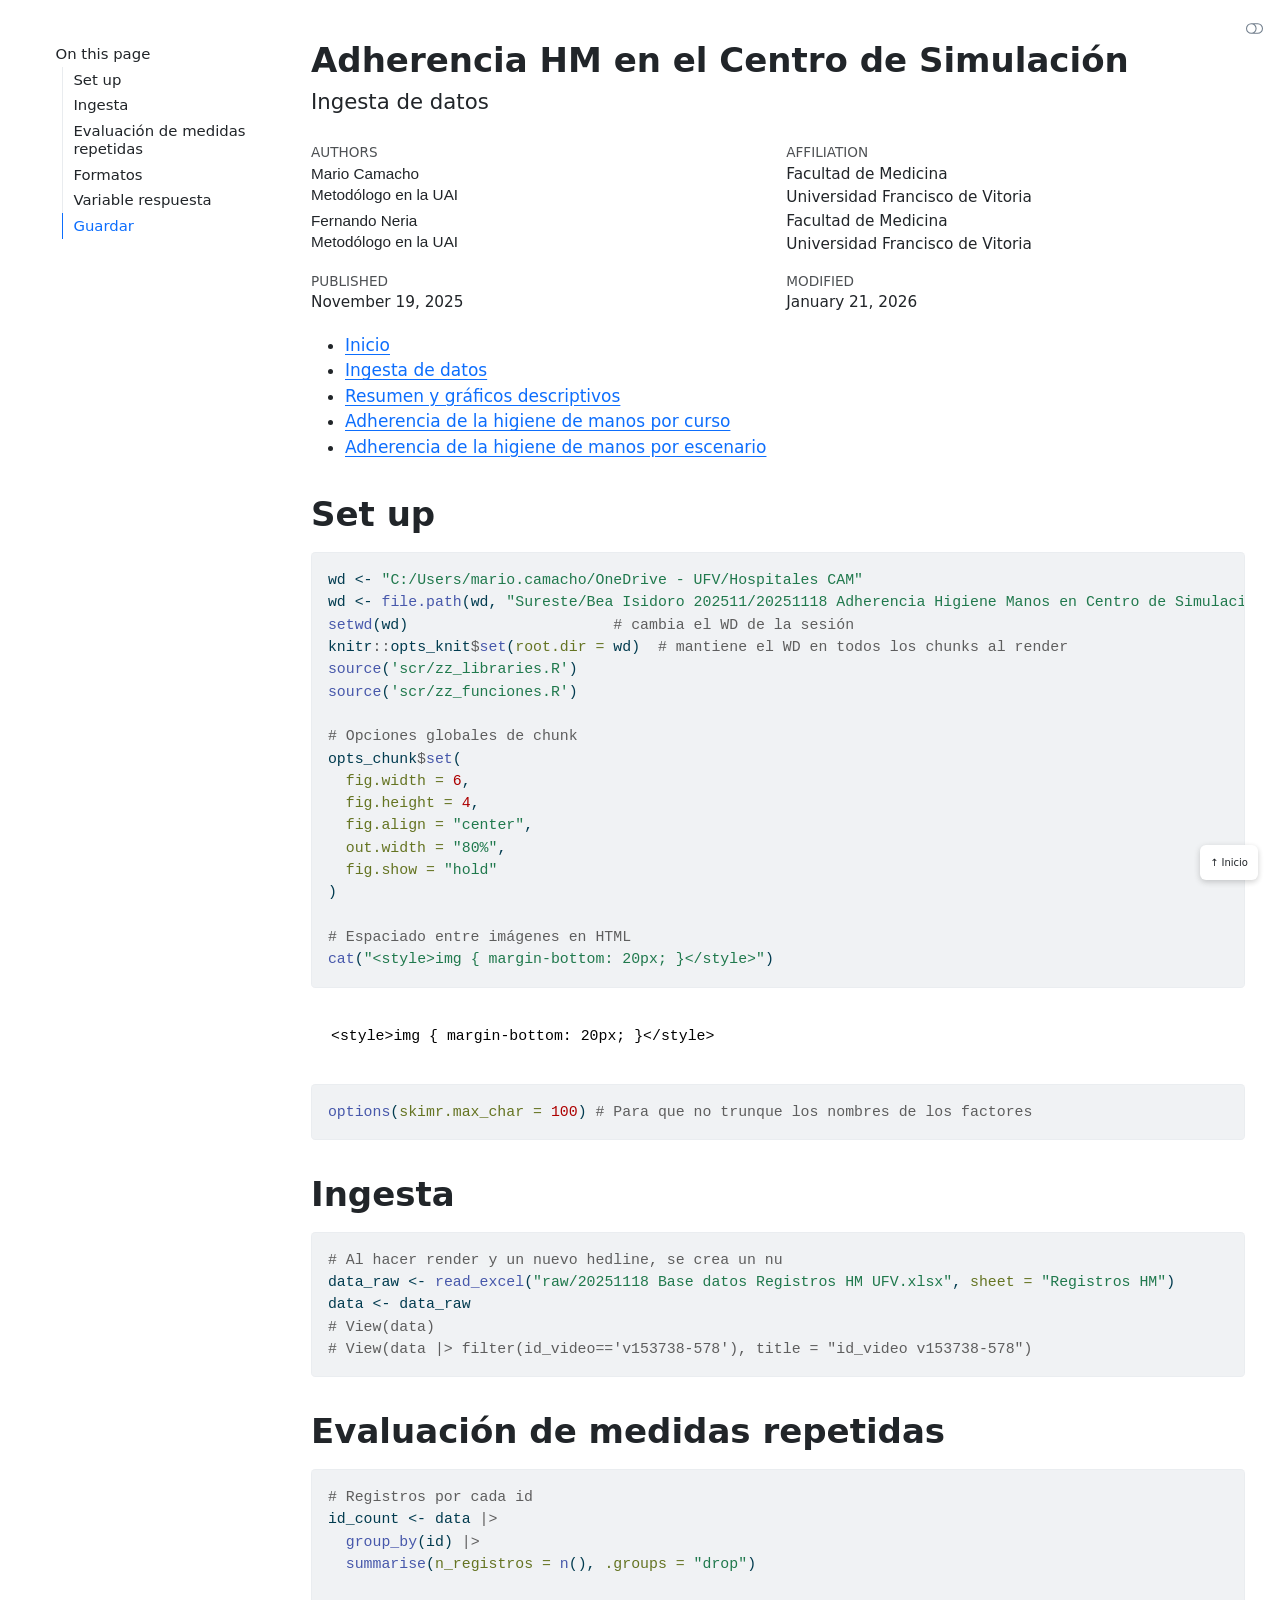
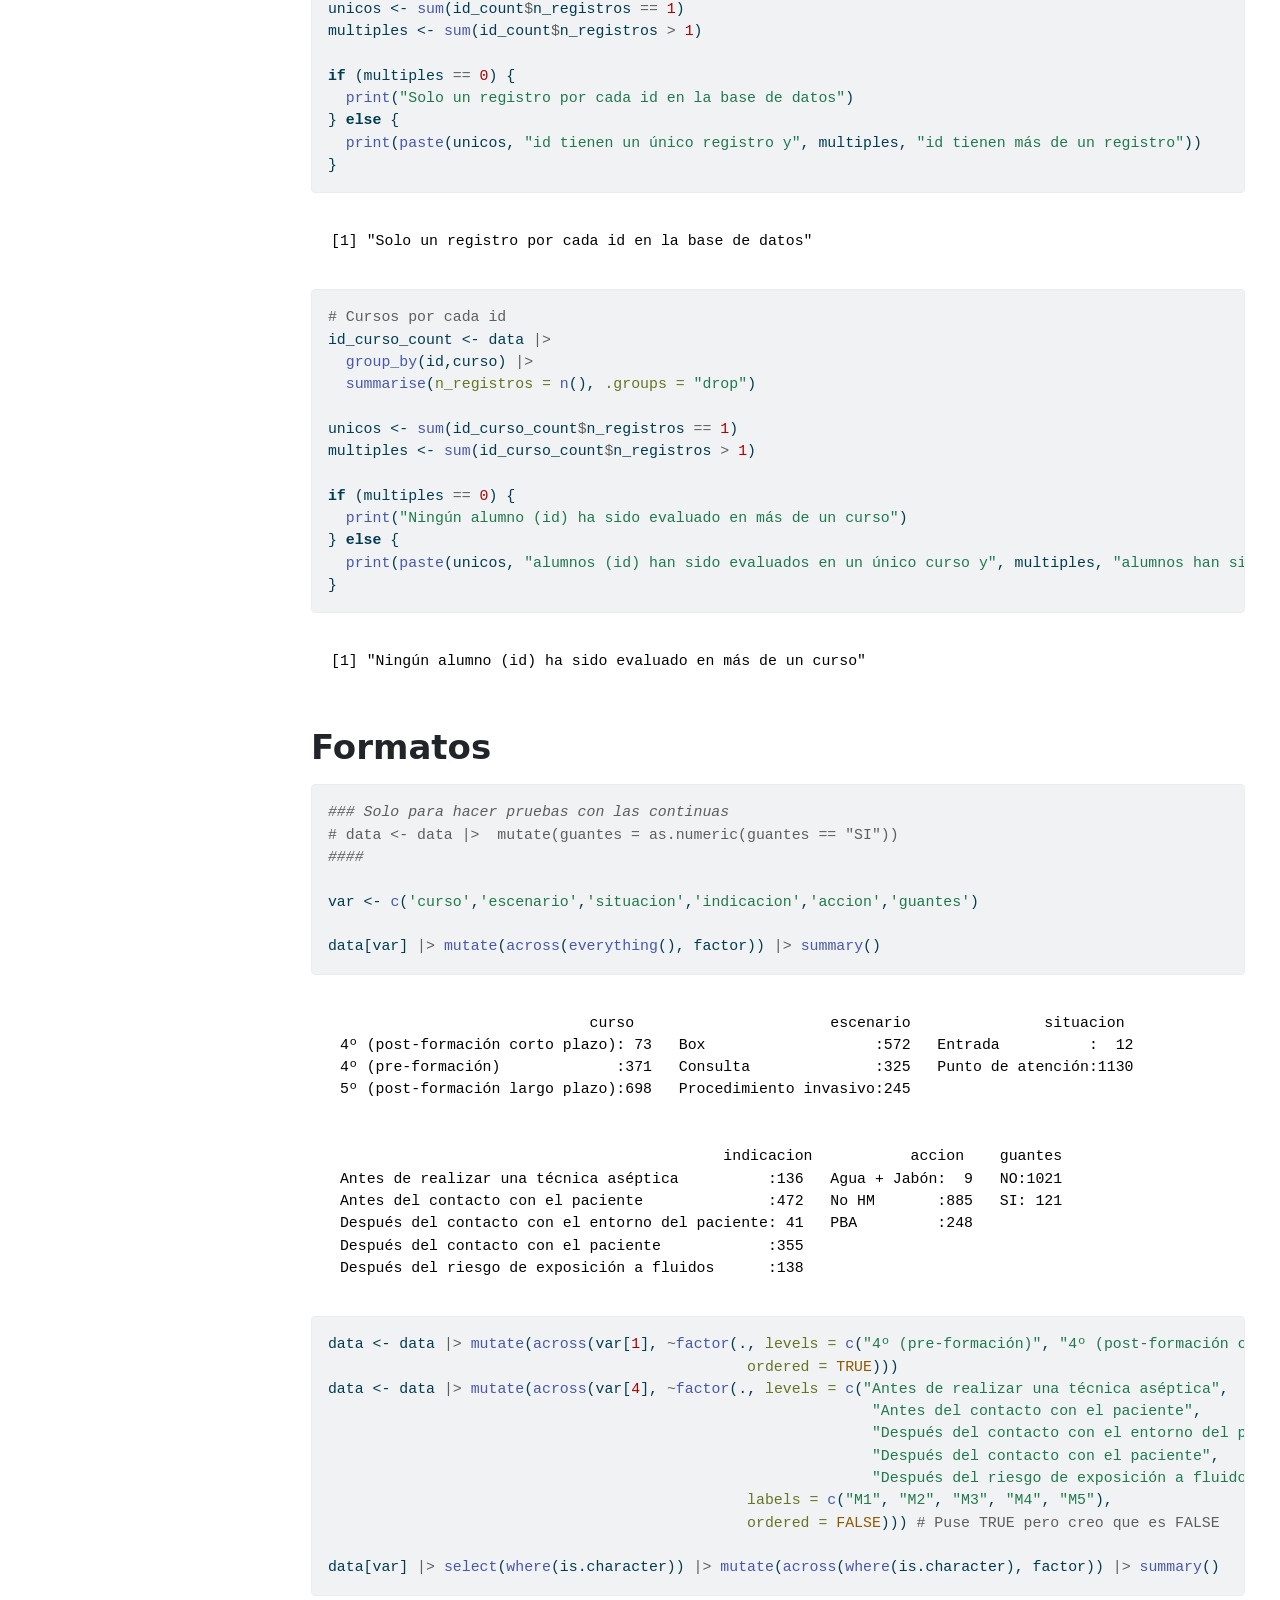
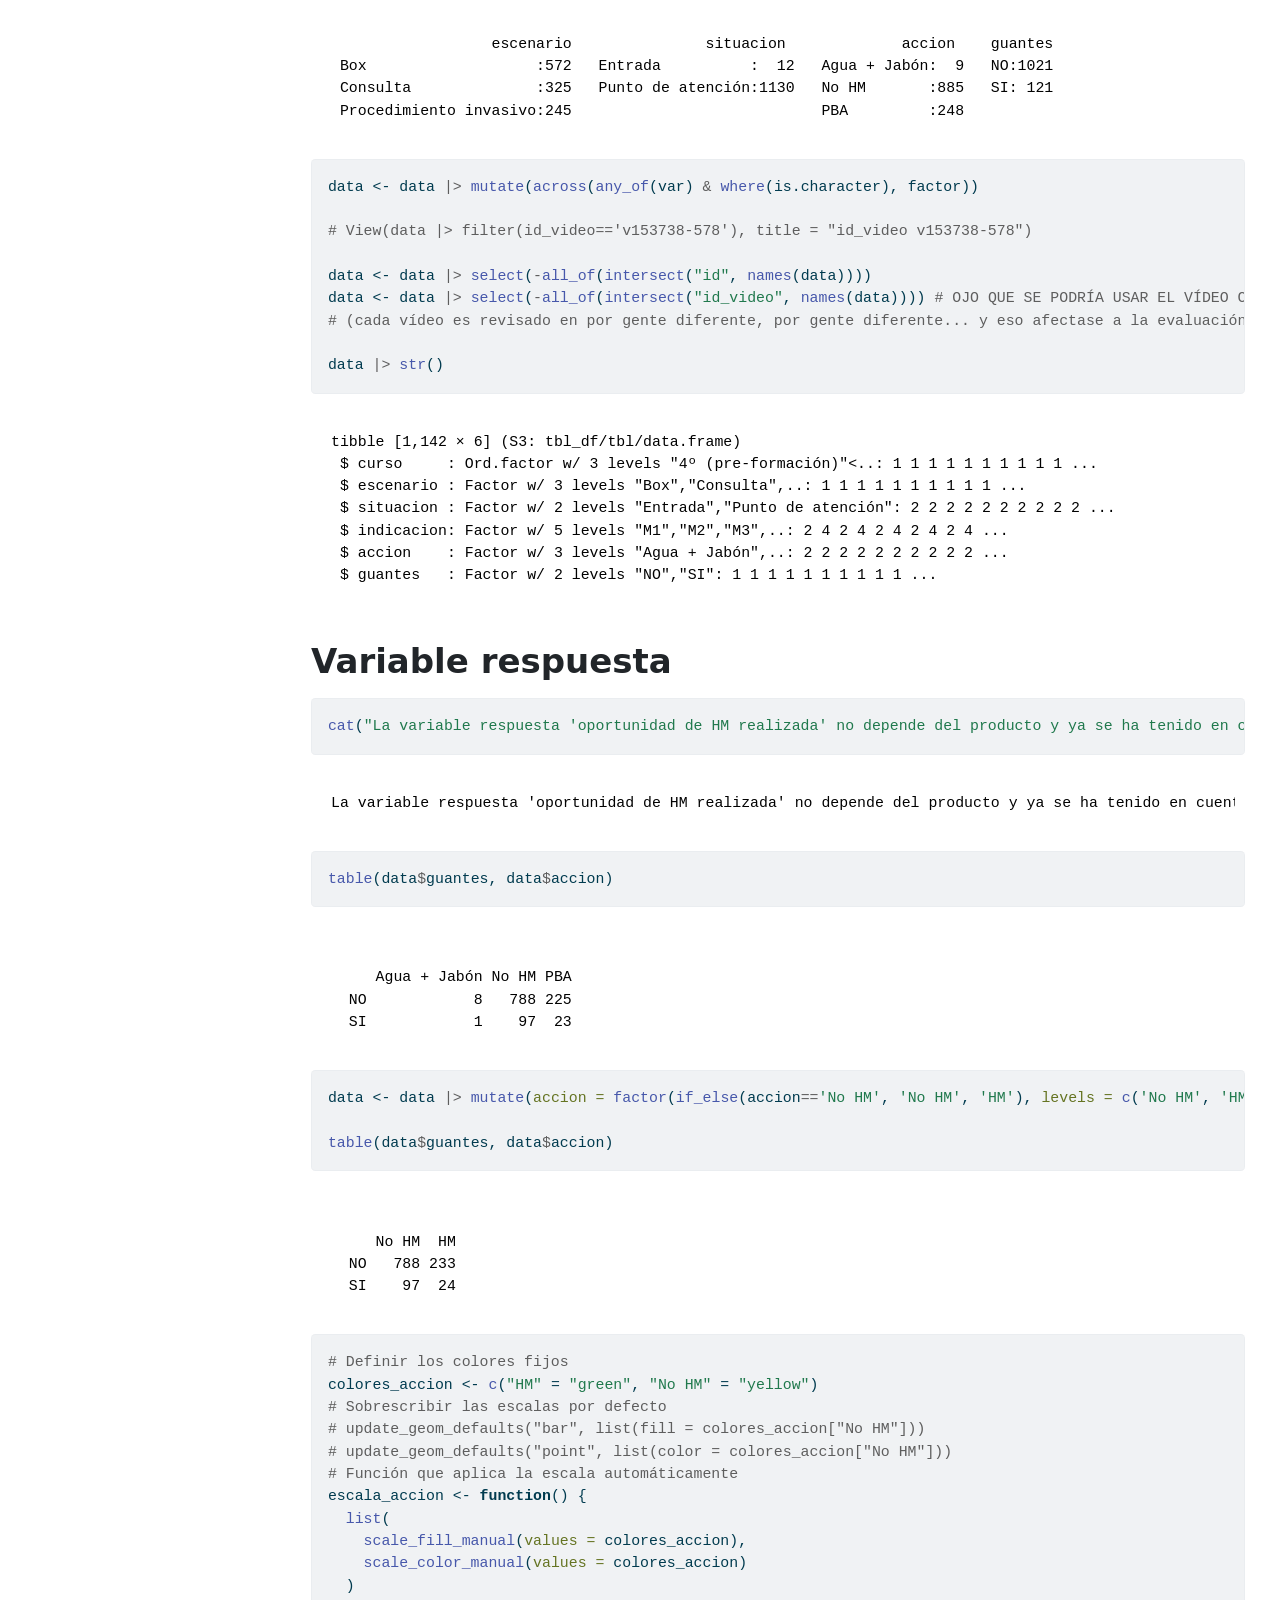
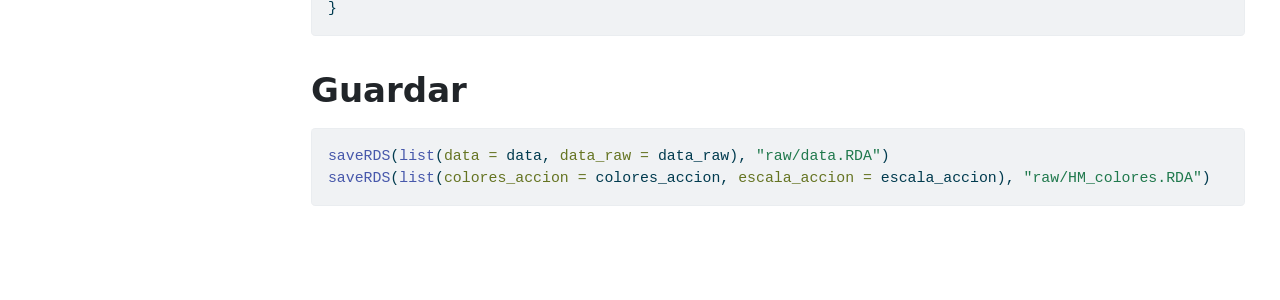
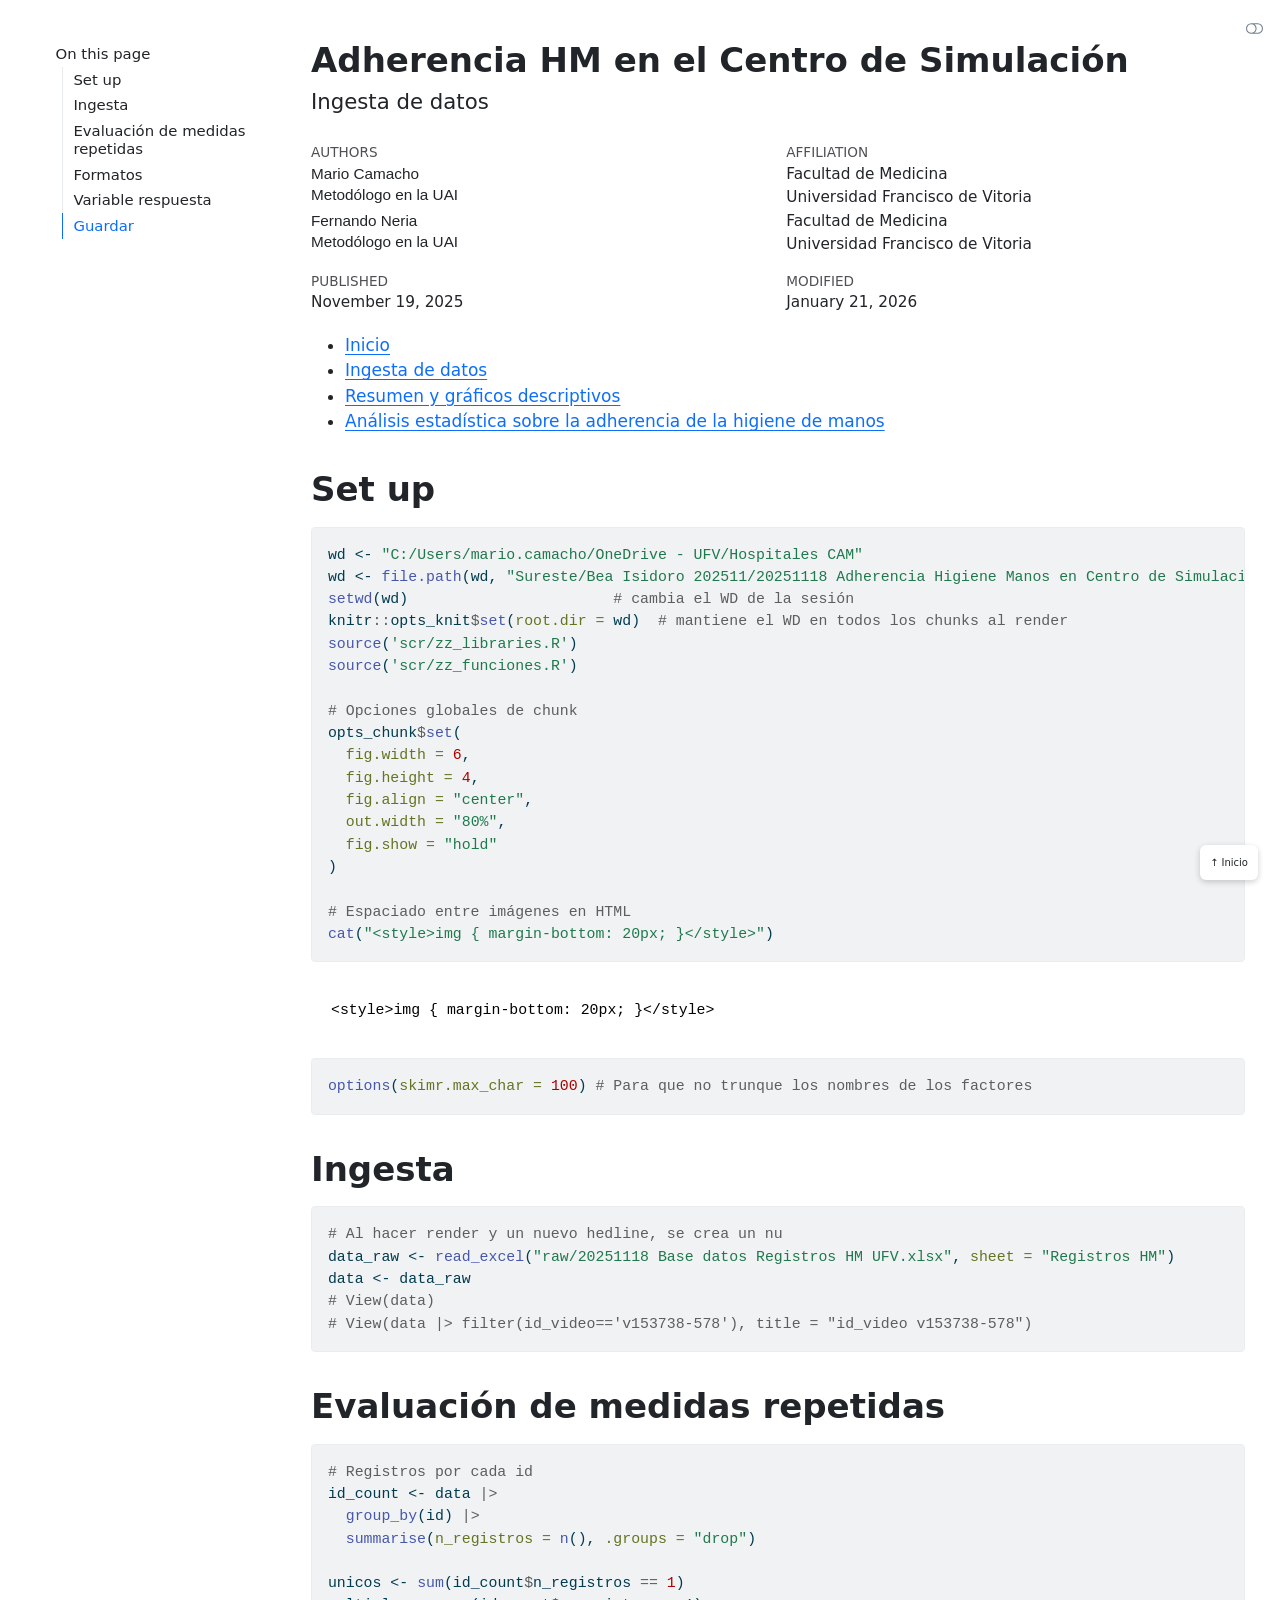
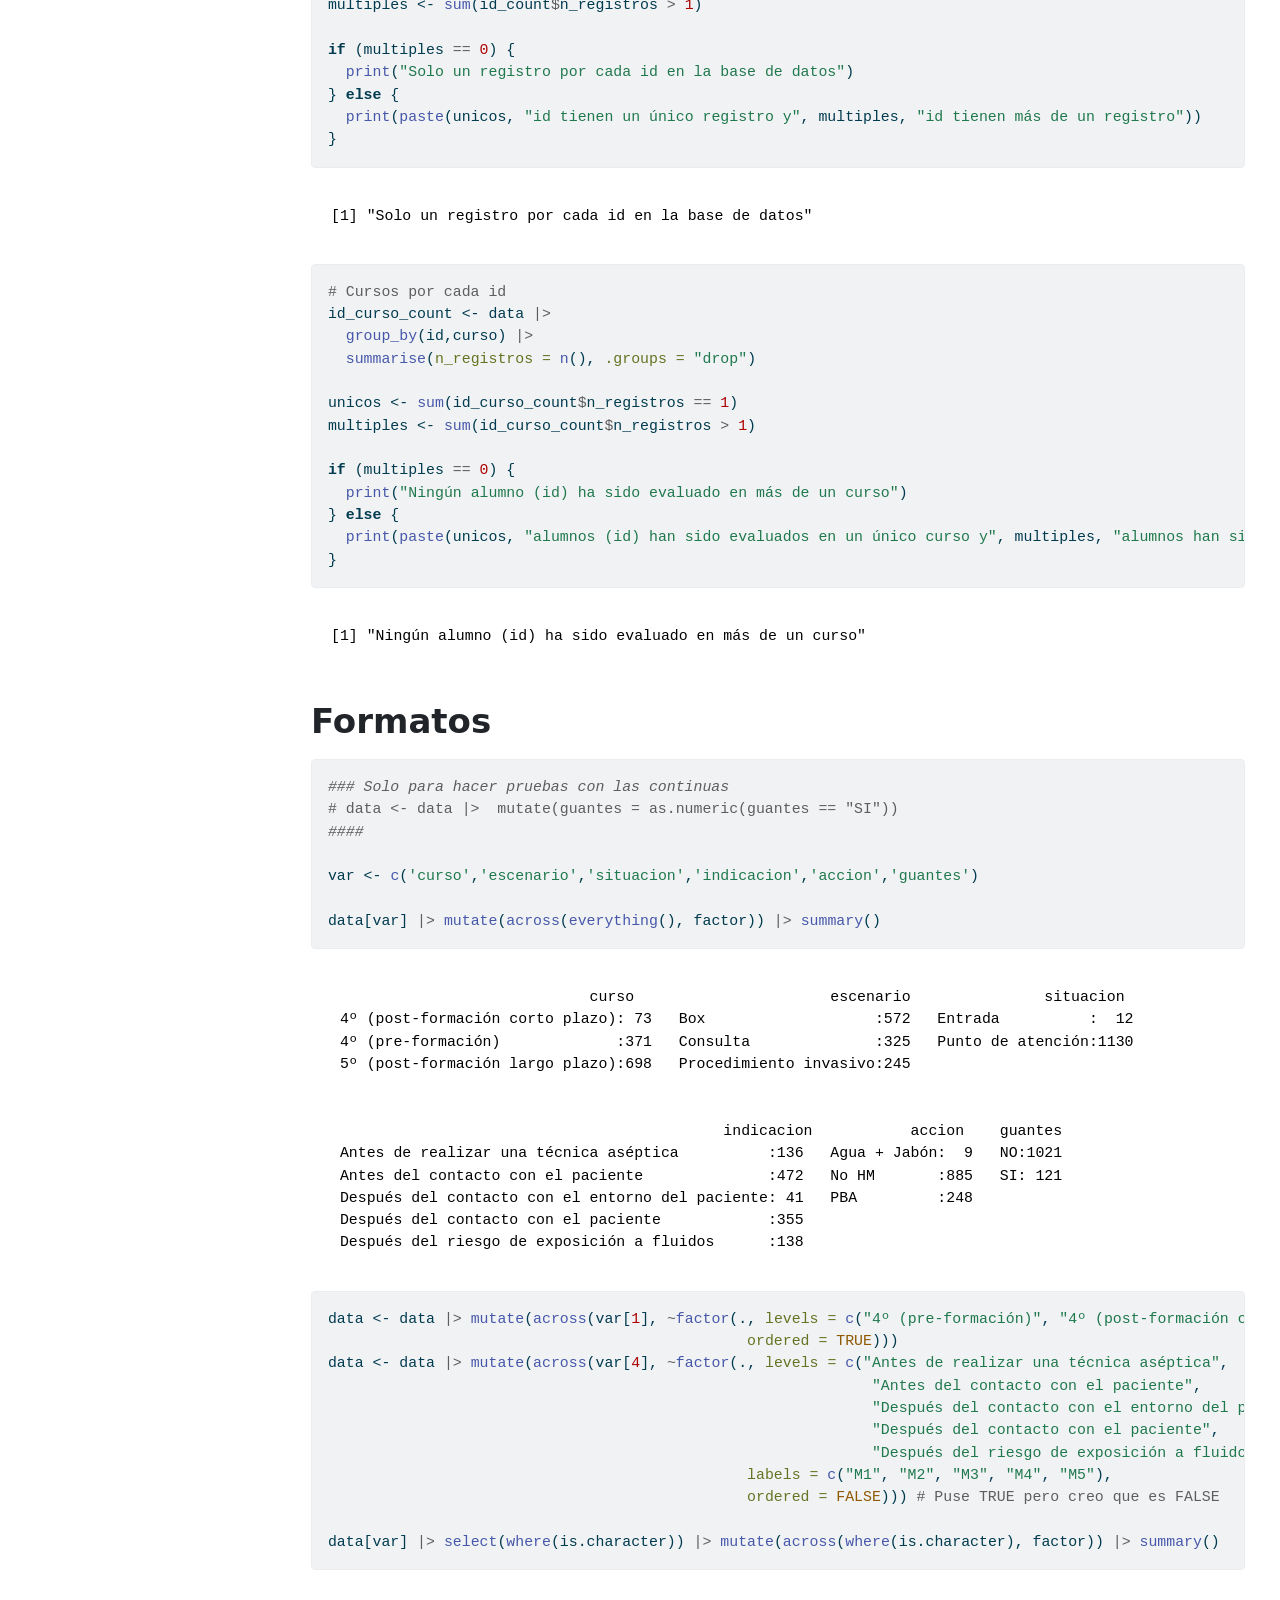
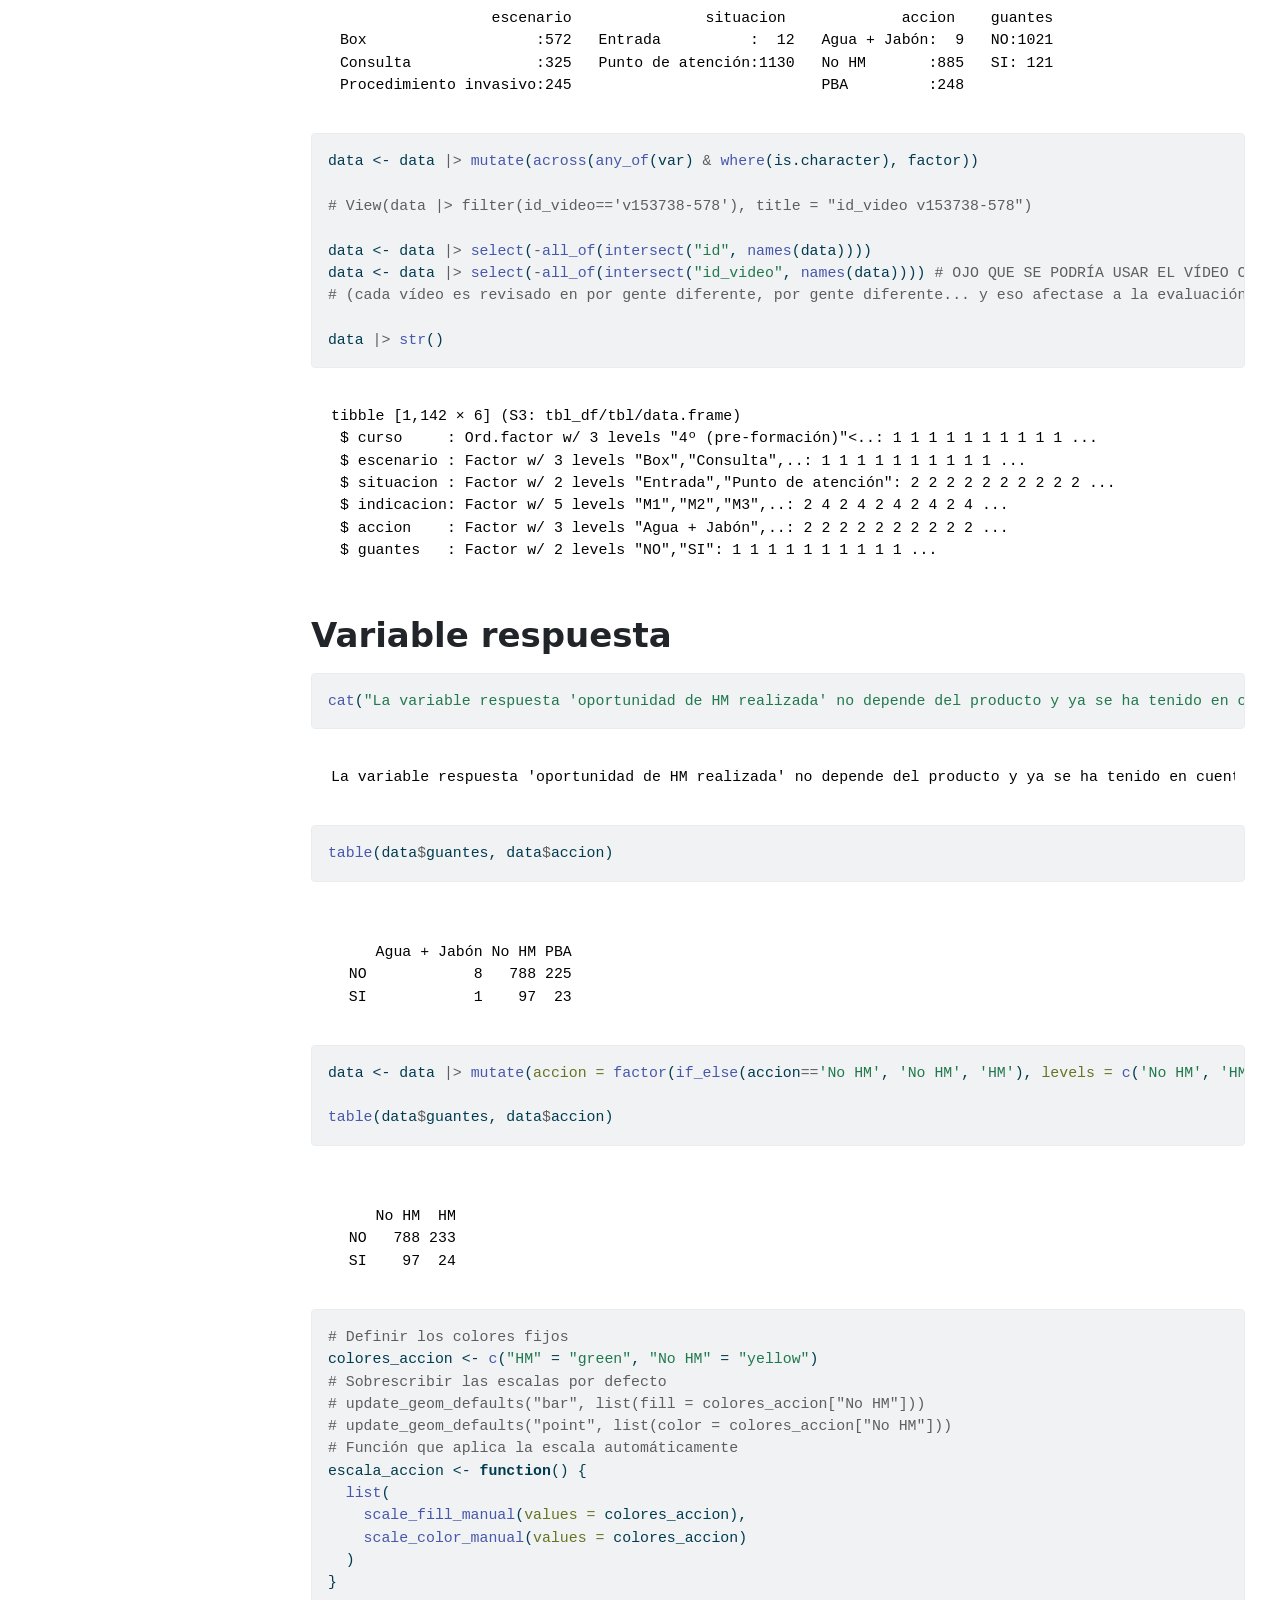
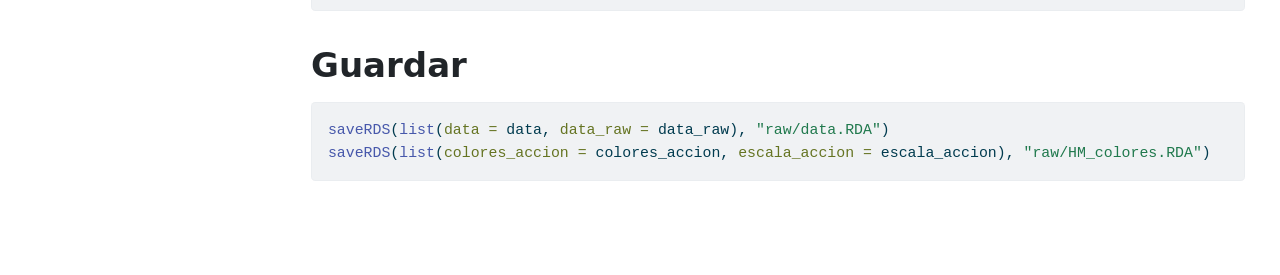
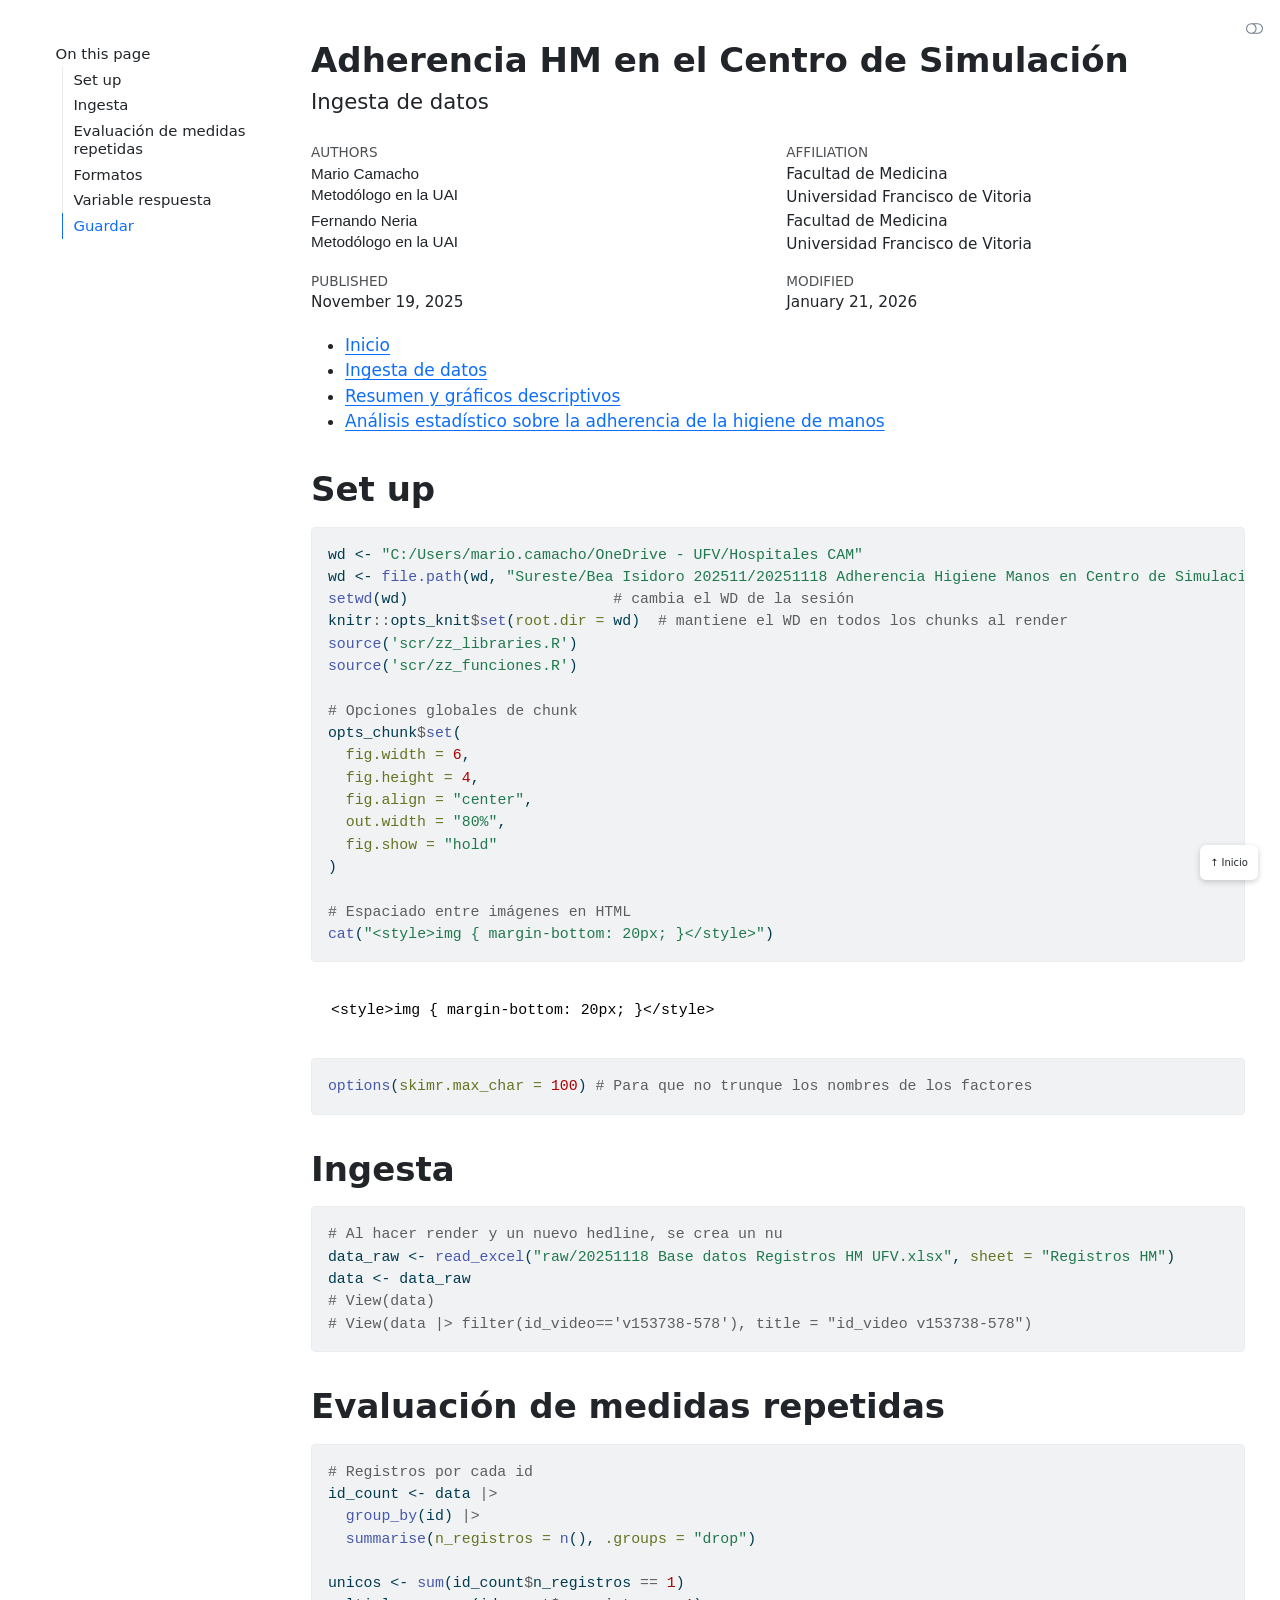
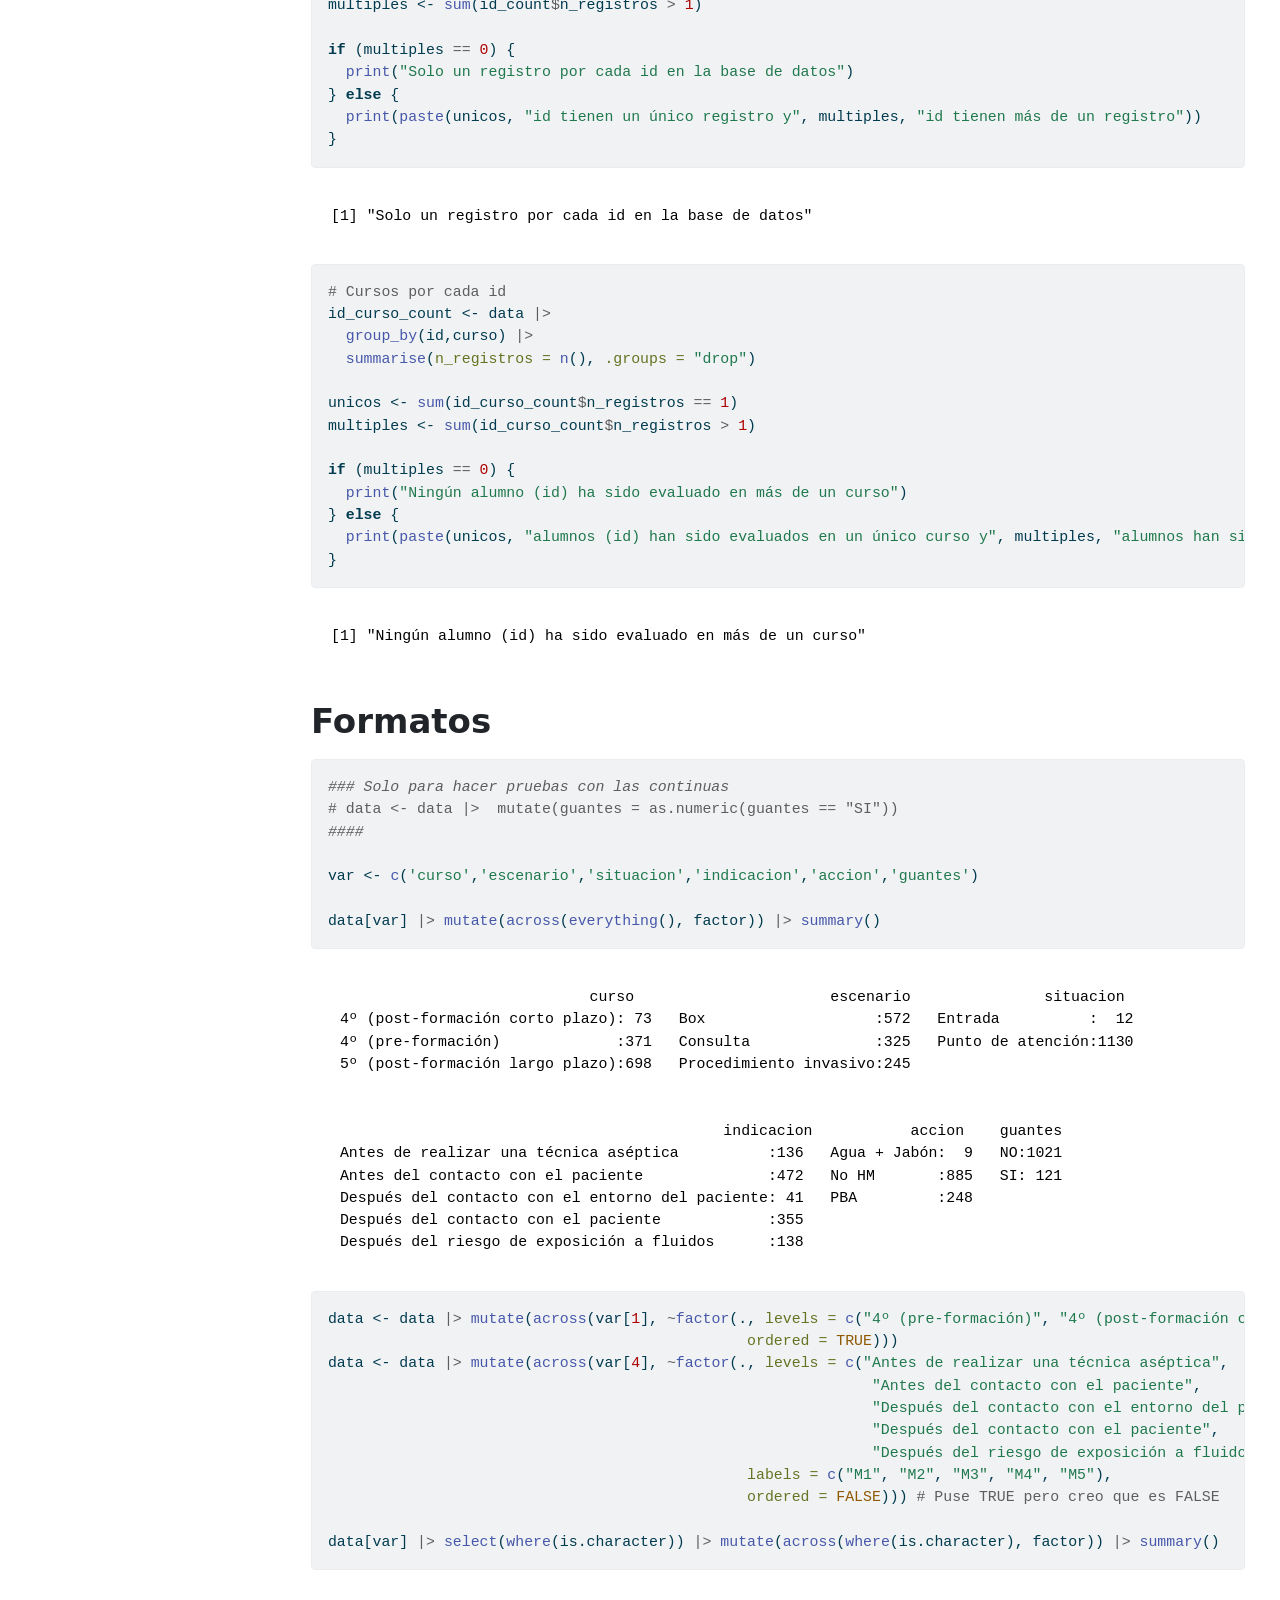
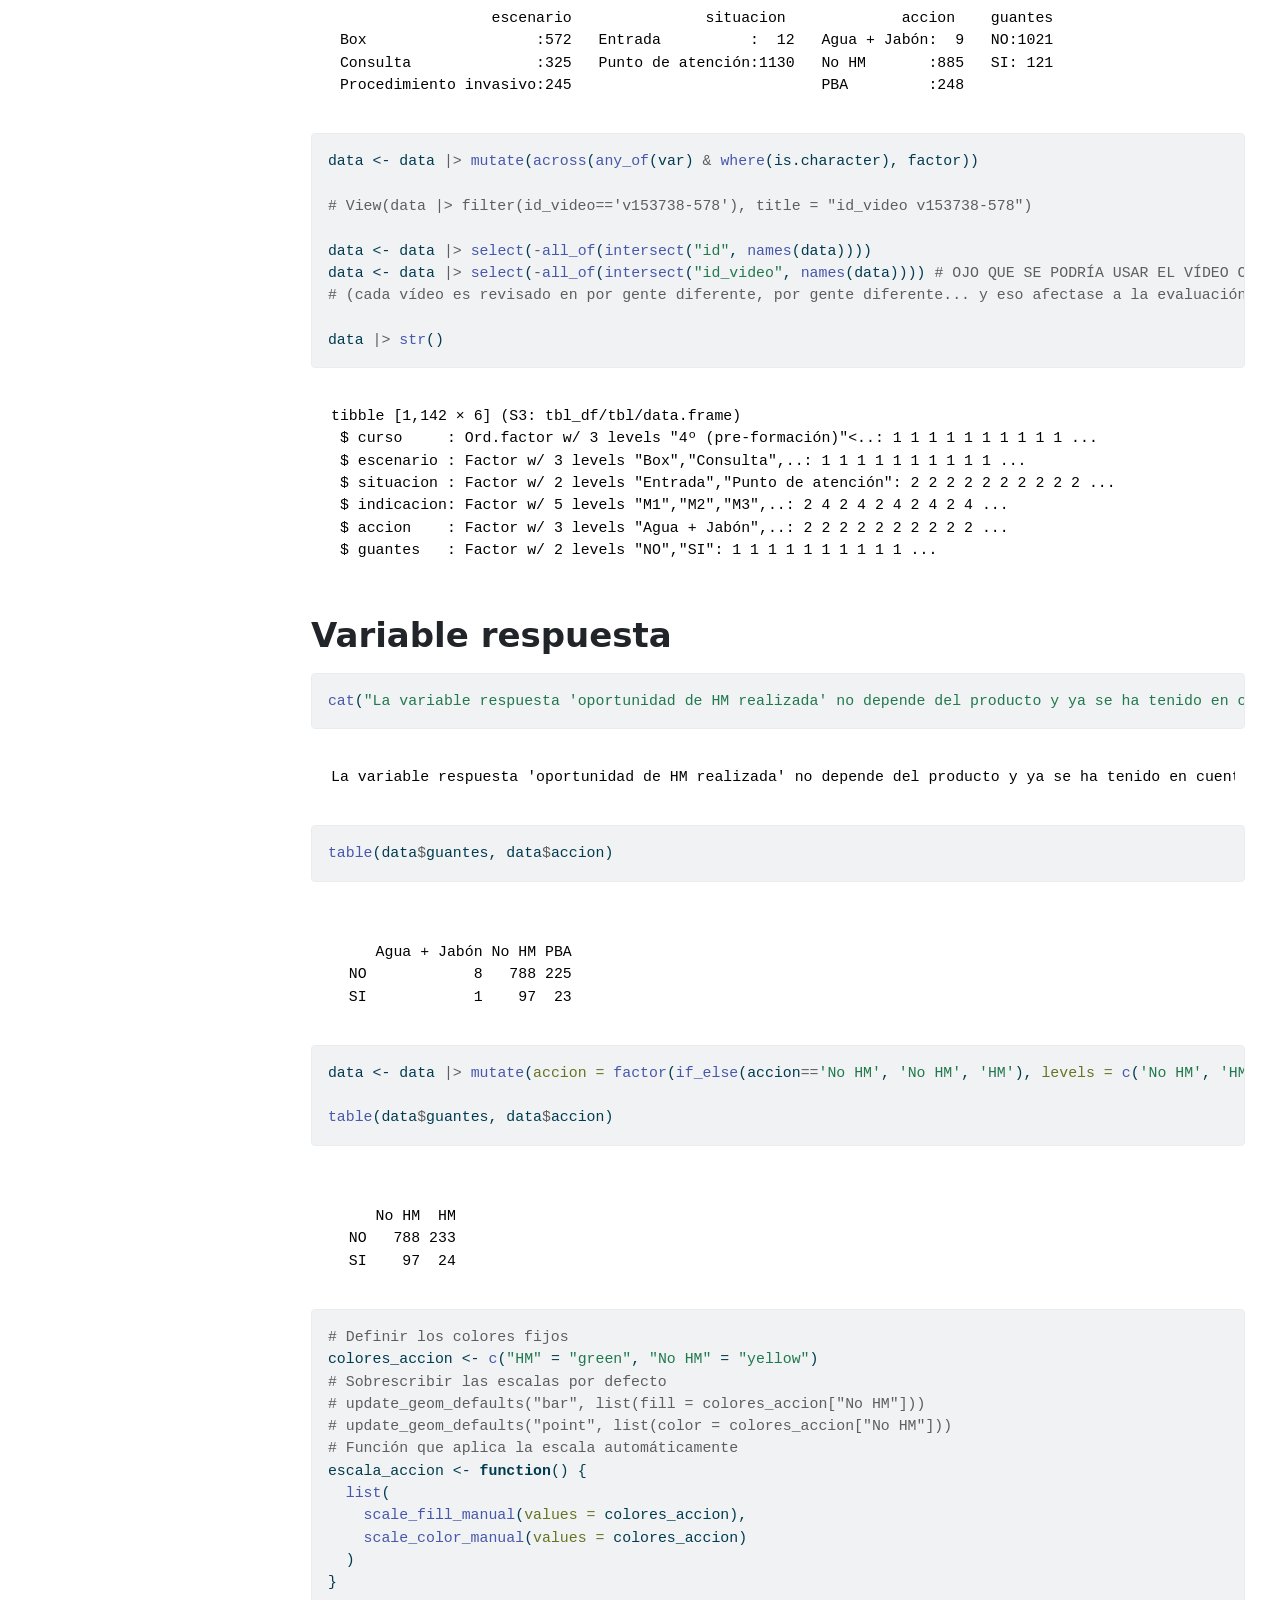
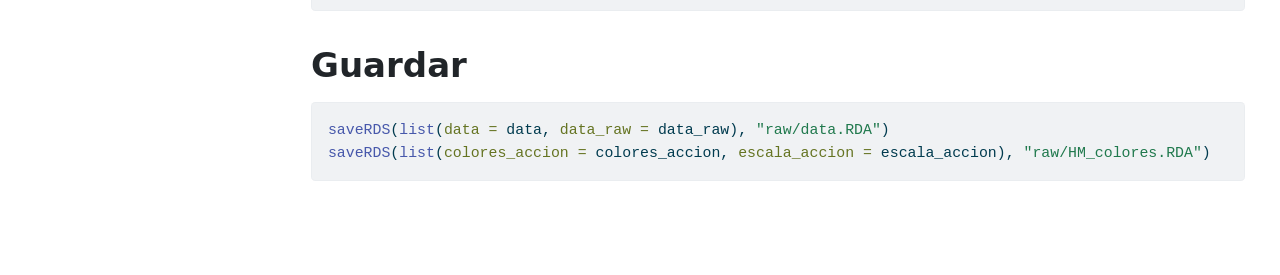
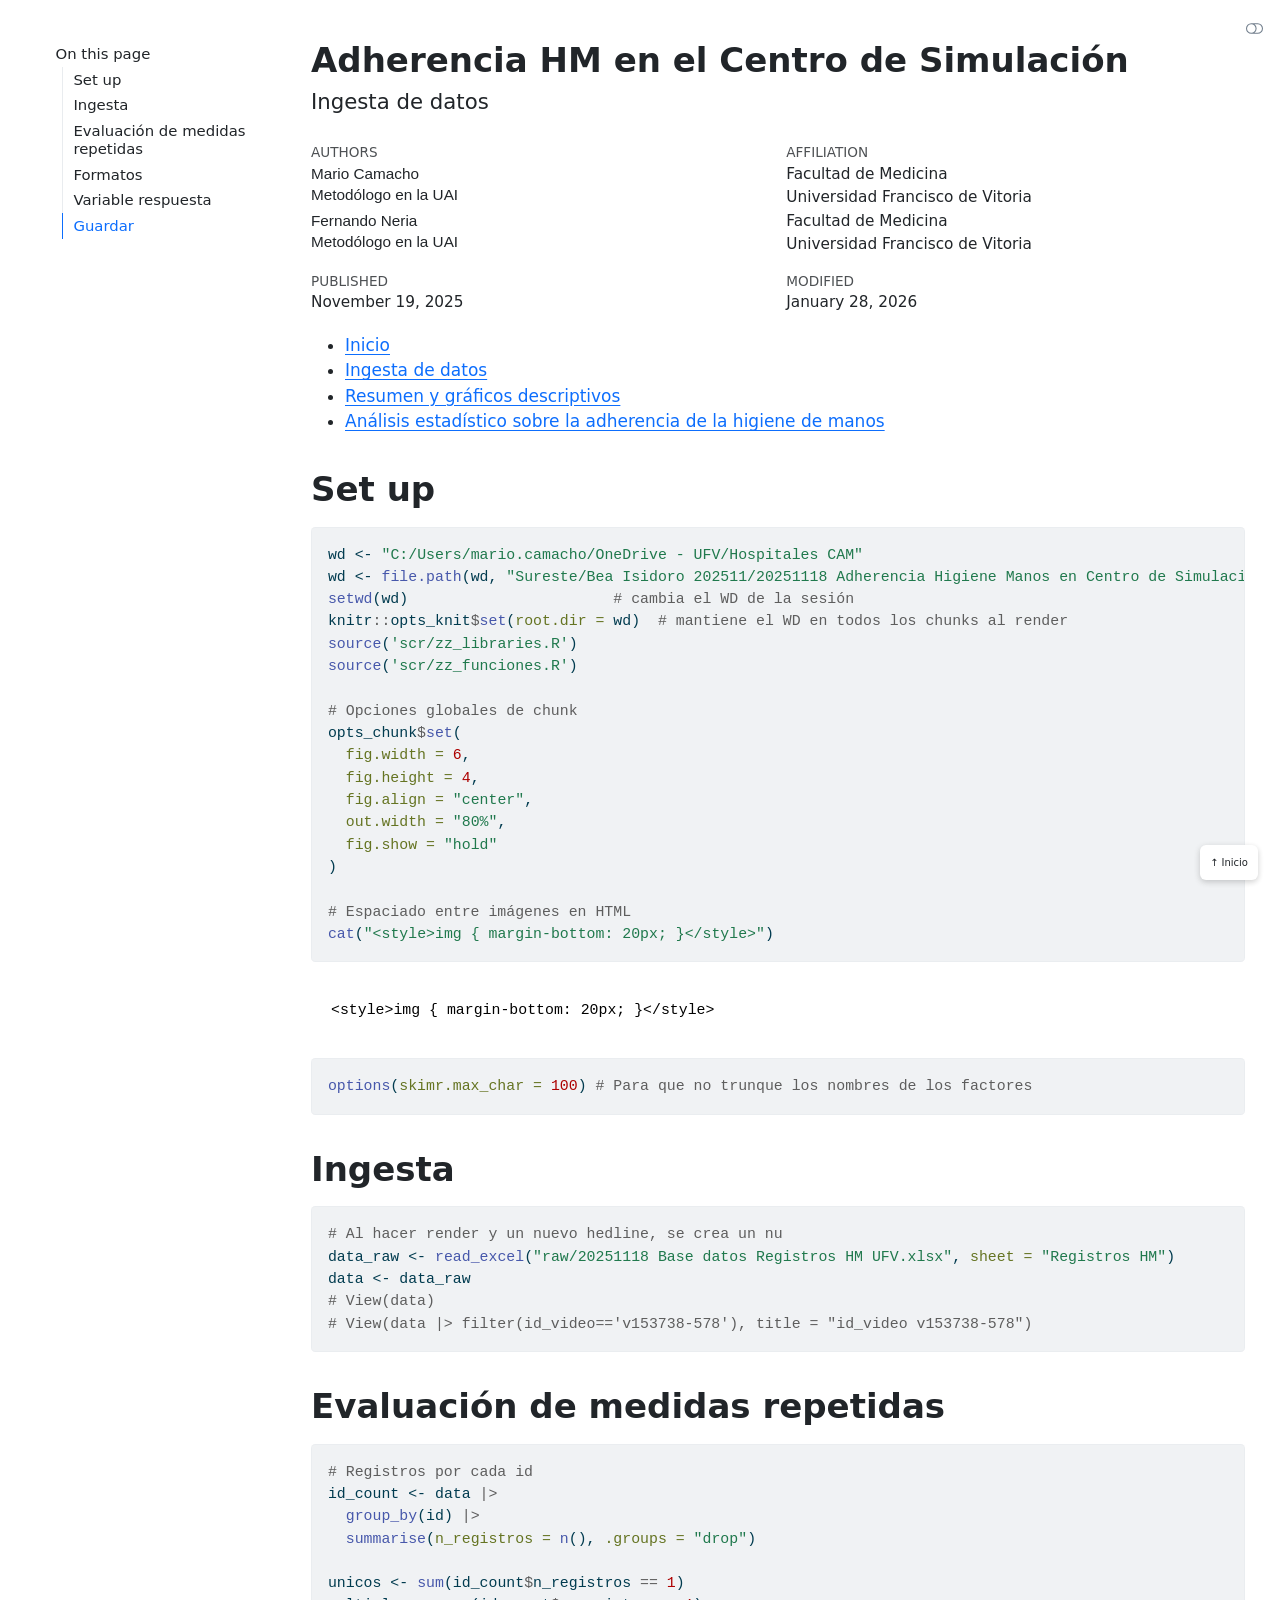
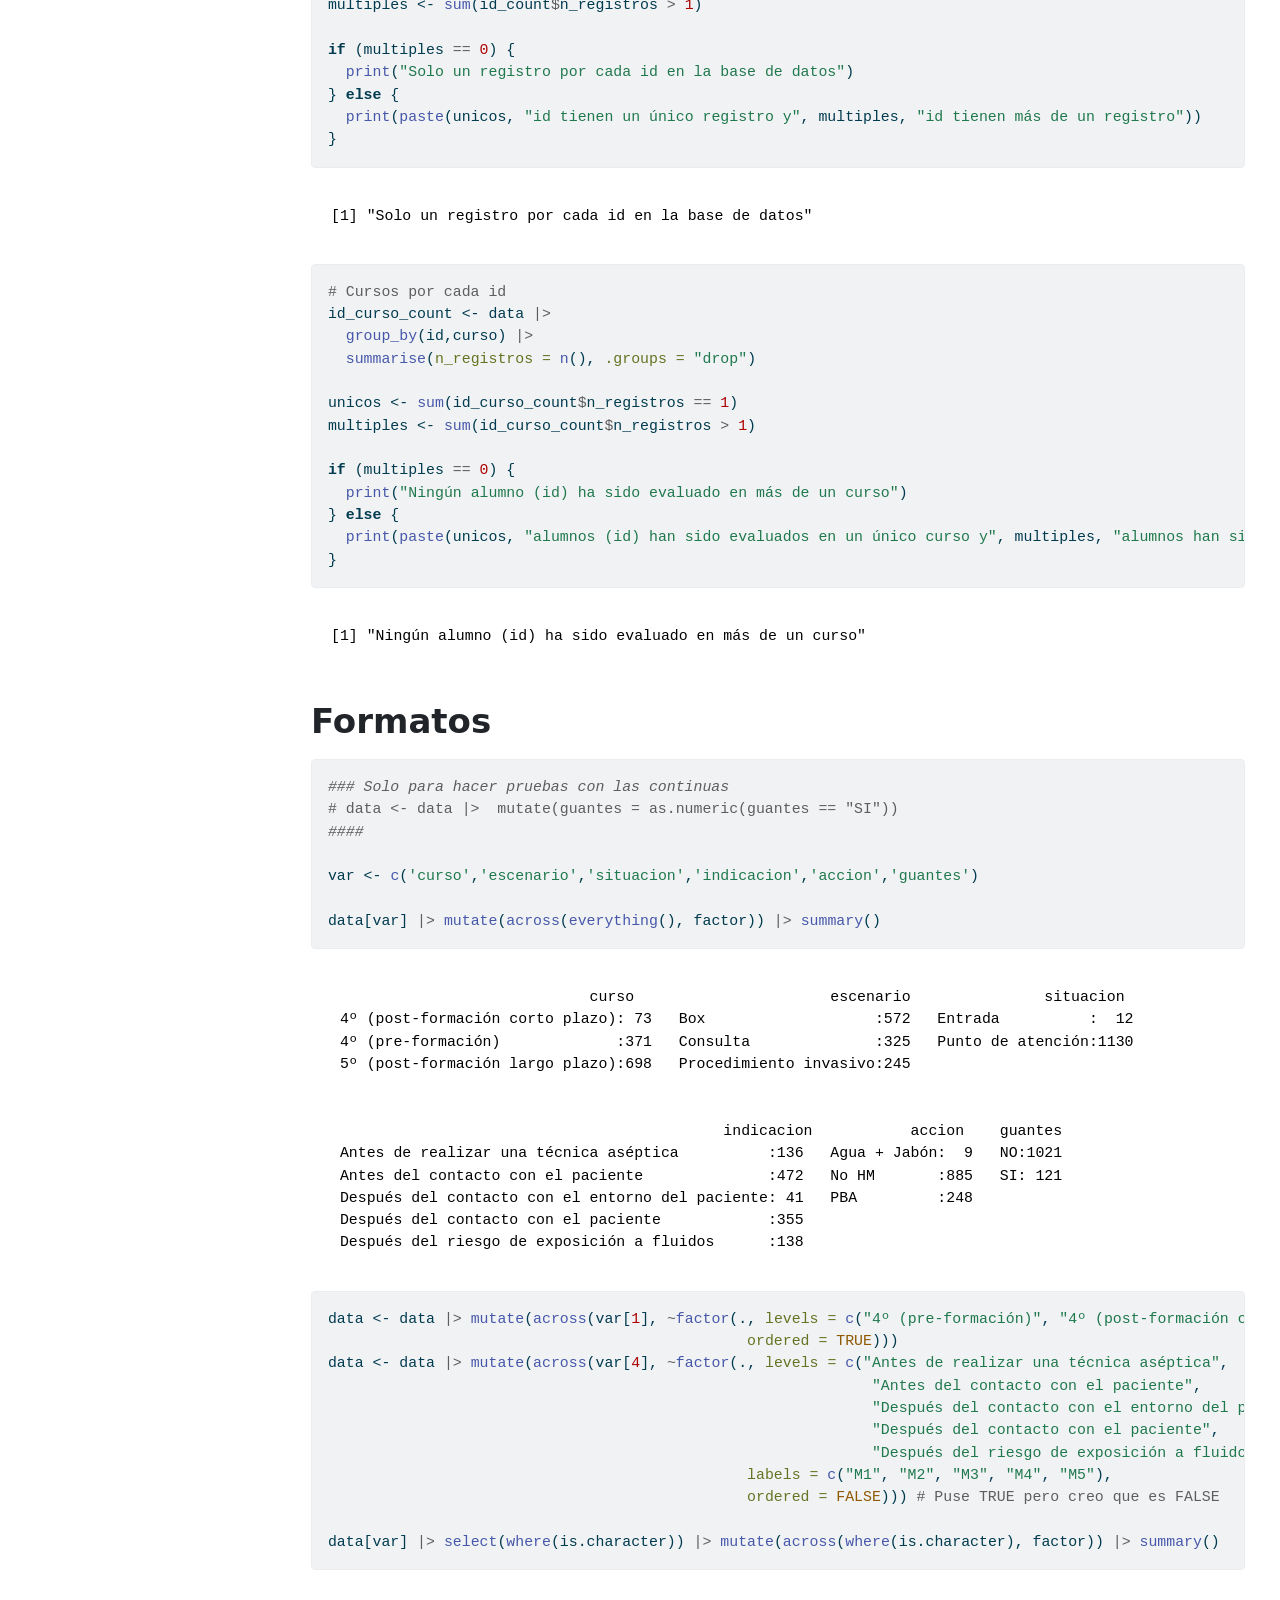
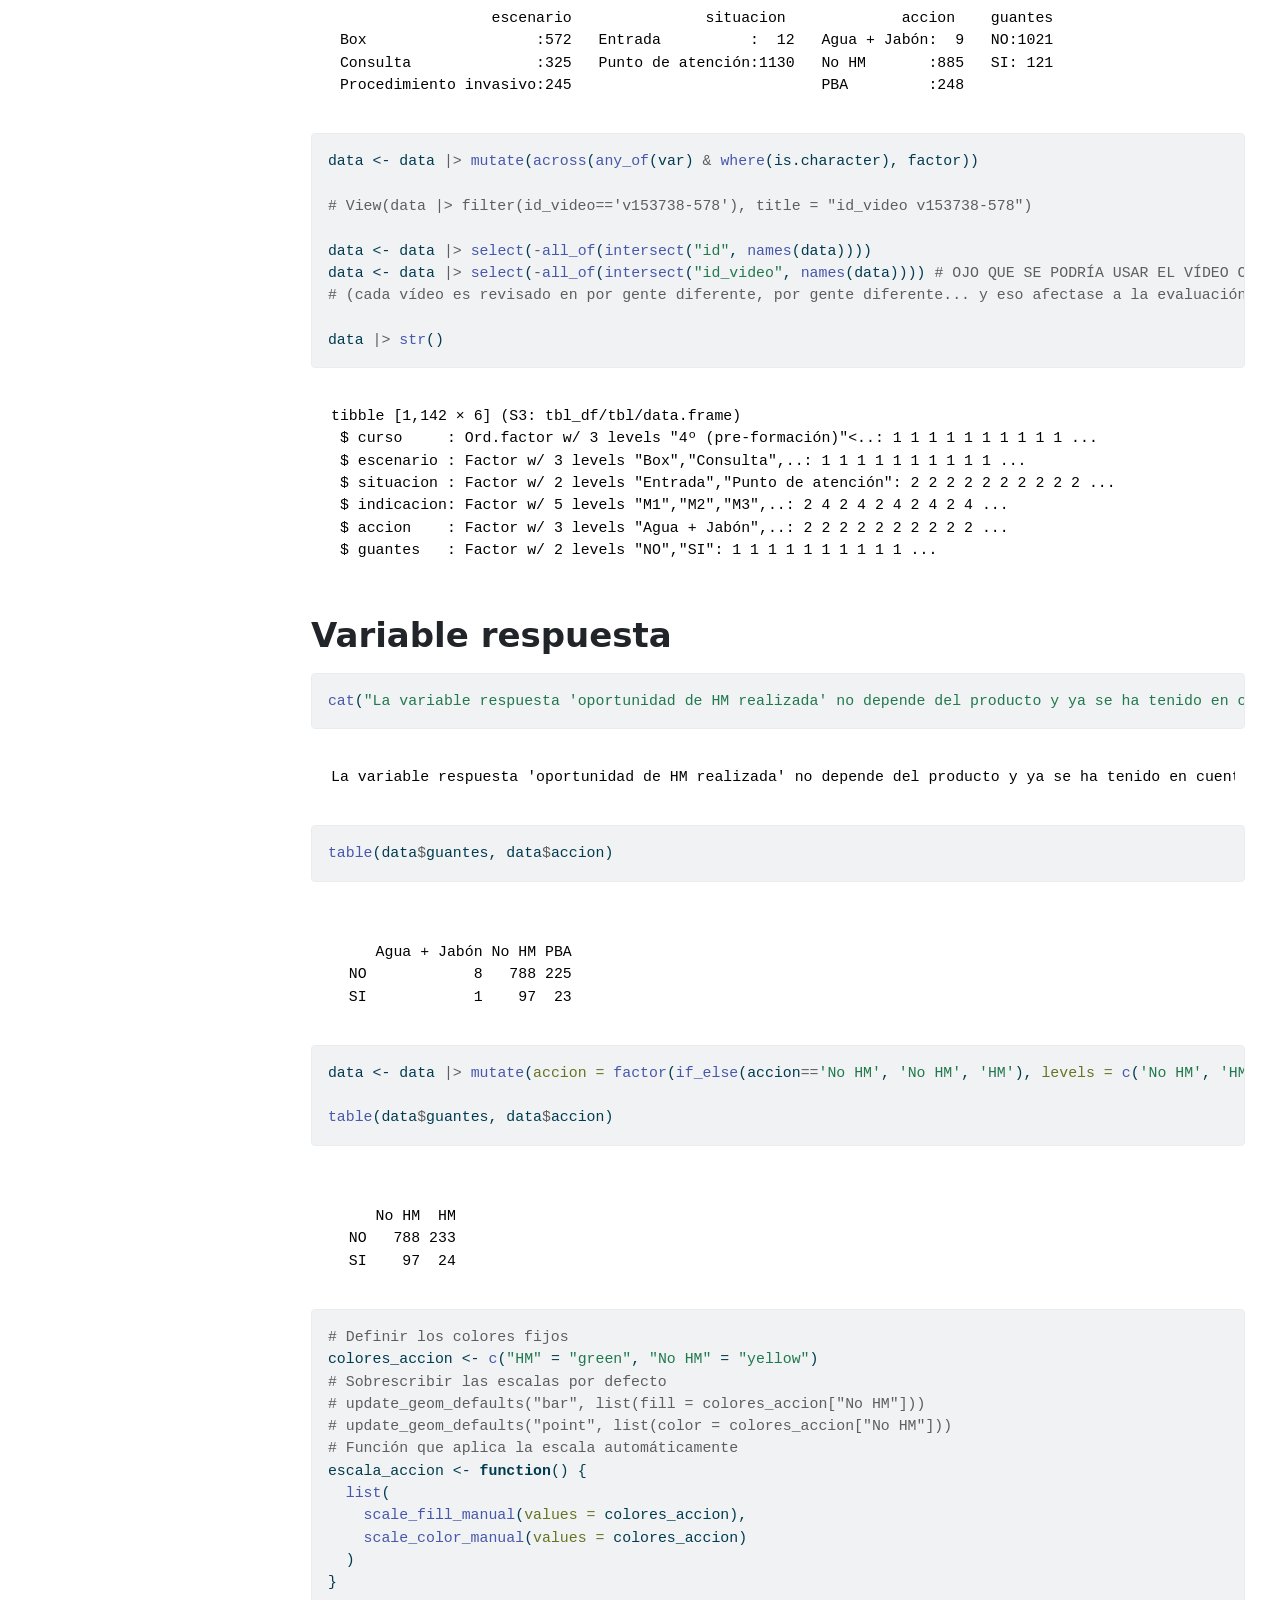
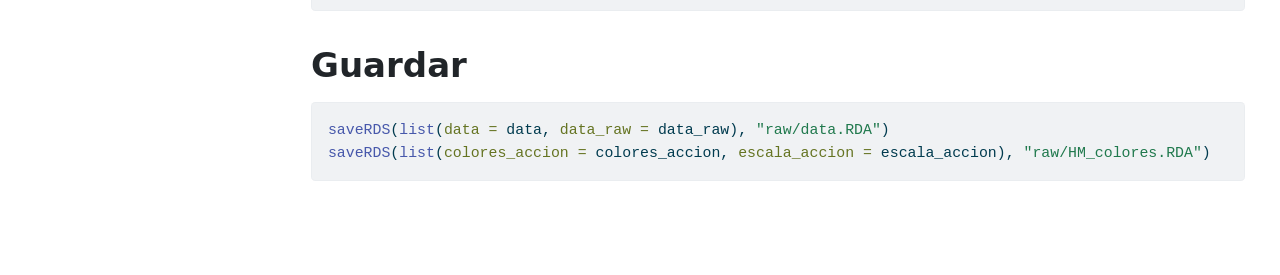
